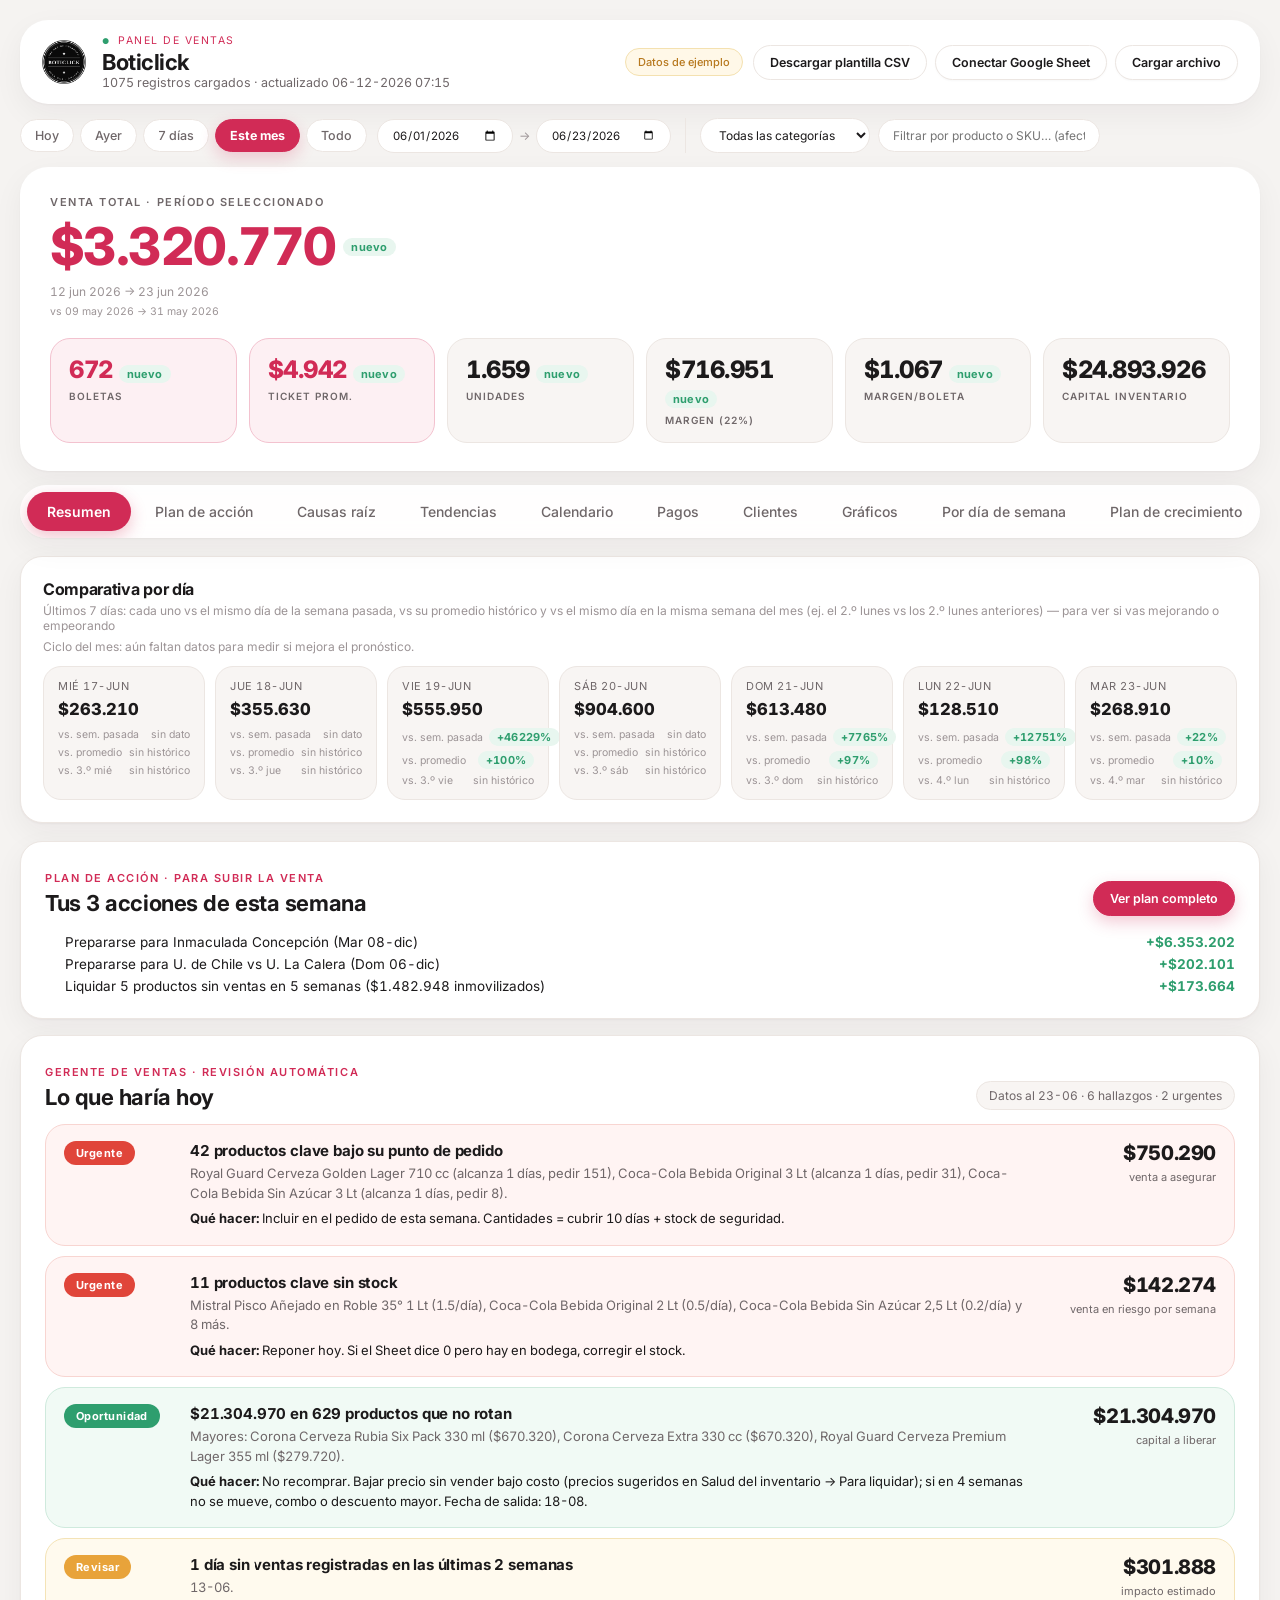
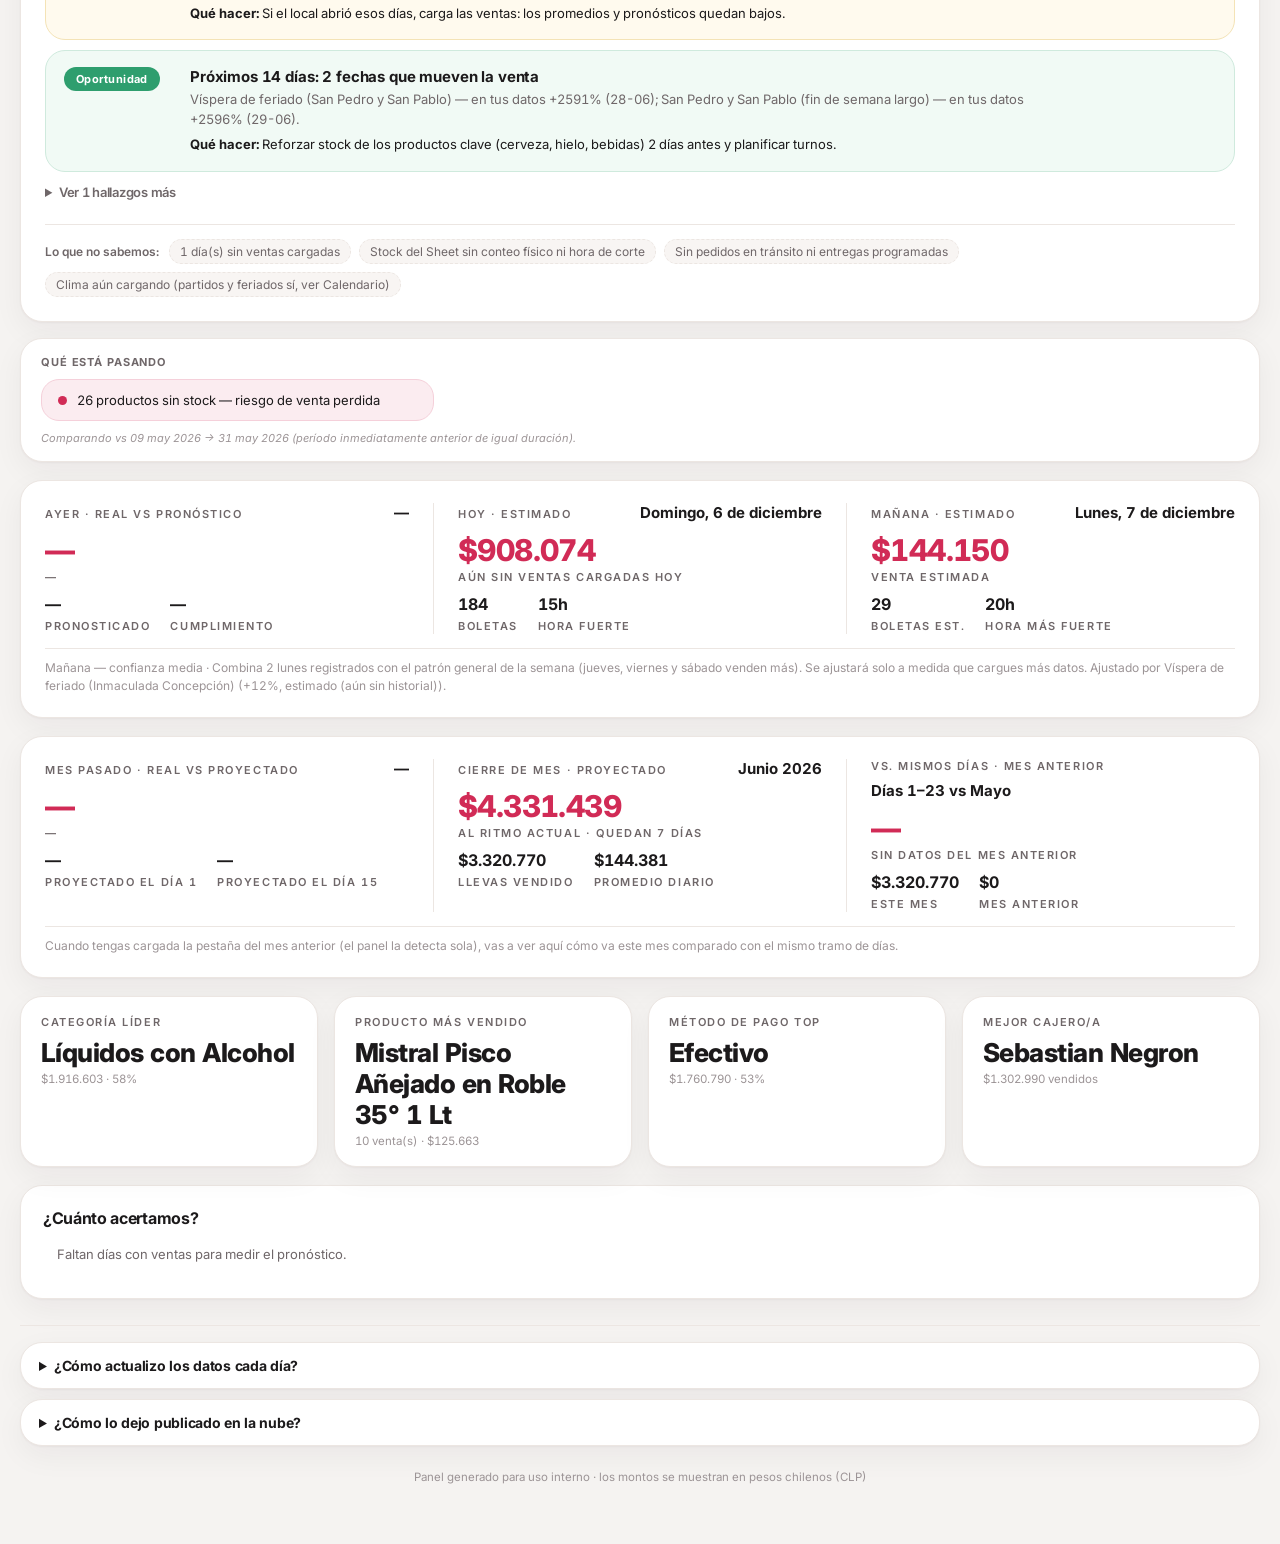
==== index.html @ 4a7e5557 "Add files via upload" ====
<!DOCTYPE html>
<html lang="es">
<head>
<meta charset="UTF-8">
<meta name="viewport" content="width=device-width, initial-scale=1.0">
<title>Panel de Ventas · Boticlick</title>
<link rel="preconnect" href="https://fonts.googleapis.com">
<link href="https://fonts.googleapis.com/css2?family=Inter:wght@400;500;600;700;800&family=Playfair+Display:wght@600;700;900&family=JetBrains+Mono:wght@500;700&family=IBM+Plex+Sans:wght@400;500;600&display=swap" rel="stylesheet">
<!-- Nota: el panel no depende de ninguna librería externa para funcionar.
     La fuente de arriba es solo cosmética: si no carga (sin internet, red restringida, etc.)
     todo sigue funcionando igual con la tipografía del sistema. -->
<style>
  :root{
    --bg:#0B0A09;
    --surface:#17130E;
    --surface-2:#211B13;
    --border:#392E1F;
    --text:#F3EEE2;
    --muted:#A79A83;
    --muted-dim:#7A6E58;
    --gold:#C9A24B;
    --gold-dim:#7A5F2E;
    --wine:#A8434F;
    --slate:#8A6FA3;
    --sage:#7DA084;
    --font-display:'Playfair Display',serif;
    --font-mono:'JetBrains Mono',monospace;
    --font-body:'IBM Plex Sans',sans-serif;
    --radius:14px;
  }
  *{box-sizing:border-box;}
  body{
    margin:0;
    background:var(--bg);
    background-image:
      radial-gradient(circle at 15% 0%, rgba(212,175,106,0.07), transparent 40%),
      radial-gradient(circle at 85% 10%, rgba(110,147,176,0.05), transparent 45%);
    color:var(--text);
    font-family:var(--font-body);
    -webkit-font-smoothing:antialiased;
  }
  .wrap{max-width:1280px;margin:0 auto;padding:28px 20px 60px;}

  /* ---------- Header ---------- */
  .topbar{display:flex;justify-content:space-between;align-items:flex-start;gap:24px;flex-wrap:wrap;margin-bottom:22px;}
  .brand{display:flex;align-items:center;gap:16px;}
  .brand img{width:64px;height:64px;flex-shrink:0;}
  .eyebrow{
    font-family:var(--font-mono);font-size:11.5px;letter-spacing:.14em;text-transform:uppercase;
    color:var(--gold);display:flex;align-items:center;gap:8px;margin-bottom:8px;
  }
  .eyebrow::before{content:"●";font-size:8px;color:var(--sage);}
  h1{font-family:var(--font-display);font-weight:700;font-size:30px;margin:0 0 4px;letter-spacing:-.01em;}
  .subtitle{color:var(--muted);font-size:13.5px;margin:0;}
  .source-controls{display:flex;flex-direction:column;align-items:flex-end;gap:8px;}
  .badge{
    font-family:var(--font-mono);font-size:11px;padding:5px 10px;border-radius:20px;border:1px solid var(--border);
    background:var(--surface);color:var(--muted);white-space:nowrap;
  }
  .badge.live{color:var(--sage);border-color:rgba(125,160,132,.35);}
  .badge.demo{color:var(--gold);border-color:rgba(212,175,106,.35);}
  .source-actions{display:flex;gap:8px;}
  button, .btn{
    font-family:var(--font-body);font-weight:600;font-size:12.5px;
    background:var(--surface-2);color:var(--text);border:1px solid var(--border);
    padding:8px 13px;border-radius:9px;cursor:pointer;transition:.15s border-color,.15s transform;
  }
  button:hover, .btn:hover{border-color:var(--gold-dim);}
  button:active{transform:translateY(1px);}
  button.primary{background:var(--gold);color:#1E1709;border-color:var(--gold);}
  button.primary:hover{filter:brightness(1.08);}
  button.ghost{background:transparent;}

  /* ---------- Panel: receipt strip divider ---------- */
  .perf{
    height:10px;margin:18px 0 22px;
    background-image:repeating-linear-gradient(90deg, var(--border) 0 6px, transparent 6px 14px);
    opacity:.55;
  }

  /* ---------- Connect panel ---------- */
  .connect-panel{
    display:none;background:var(--surface);border:1px solid var(--border);border-radius:var(--radius);
    padding:16px 18px;margin-bottom:18px;
  }
  .connect-panel.open{display:block;}
  .connect-panel h3{margin:0 0 6px;font-family:var(--font-display);font-size:15px;}
  .connect-panel p{margin:0 0 10px;color:var(--muted);font-size:13px;line-height:1.5;}
  .connect-row{display:flex;gap:8px;flex-wrap:wrap;}
  .connect-row input[type=text]{
    flex:1;min-width:240px;background:var(--bg);border:1px solid var(--border);color:var(--text);
    padding:9px 11px;border-radius:9px;font-family:var(--font-mono);font-size:12.5px;
  }
  .connect-row input[type=text]:focus{outline:none;border-color:var(--gold-dim);}
  .status-line{font-family:var(--font-mono);font-size:11.5px;margin-top:8px;}
  .status-line.ok{color:var(--sage);}
  .status-line.err{color:var(--wine);}

  /* ---------- Filters ---------- */
  .filters{display:flex;align-items:center;gap:10px;flex-wrap:wrap;margin-bottom:22px;}
  .preset-group{display:flex;gap:6px;flex-wrap:wrap;}
  .preset{
    font-family:var(--font-mono);font-size:11.5px;padding:7px 12px;border-radius:20px;
    border:1px solid var(--border);background:var(--surface);color:var(--muted);cursor:pointer;
  }
  .preset.active{background:var(--gold);color:#1E1709;border-color:var(--gold);font-weight:700;}
  .custom-range{display:flex;align-items:center;gap:6px;}
  .custom-range input[type=date]{
    background:var(--surface);border:1px solid var(--border);color:var(--text);
    padding:6px 9px;border-radius:8px;font-family:var(--font-mono);font-size:11.5px;
  }
  .filters .spacer{flex:1;}
  .global-filters{display:flex;align-items:center;gap:8px;flex-wrap:wrap;}
  .global-filters select.input-sm{min-width:170px;}
  .global-filters input.input-sm{min-width:220px;}
  .filter-divider{width:1px;align-self:stretch;background:var(--border);margin:0 4px;}
  .active-filter-note{
    font-family:var(--font-mono);font-size:11.5px;color:var(--gold);
    display:flex;align-items:center;gap:8px;margin:-10px 0 18px;
  }
  .active-filter-note .clear-link{
    color:var(--muted);cursor:pointer;text-decoration:underline;text-underline-offset:2px;
  }
  .active-filter-note .clear-link:hover{color:var(--text);}
  @media (max-width:640px){
    .global-filters select.input-sm, .global-filters input.input-sm{min-width:0;flex:1;}
  }

  /* ---------- LCD hero ---------- */
  .hero{
    background:var(--surface);border:1px solid var(--border);border-radius:var(--radius);
    padding:22px 26px;margin-bottom:18px;display:flex;justify-content:space-between;align-items:center;
    flex-wrap:wrap;gap:18px;
  }
  .lcd-label{font-family:var(--font-mono);font-size:11.5px;letter-spacing:.1em;color:var(--muted);text-transform:uppercase;margin-bottom:6px;}
  .lcd{
    font-family:var(--font-mono);font-weight:700;font-size:46px;color:var(--gold);
    text-shadow:0 0 18px rgba(201,162,75,.45);letter-spacing:.01em;
  }
  .lcd-range{font-family:var(--font-mono);font-size:12px;color:var(--muted-dim);margin-top:6px;}
  .hero-aux{display:flex;gap:28px;flex-wrap:wrap;}

  /* ---------- Forecast card ---------- */
  .forecast-card{
    background:repeating-linear-gradient(135deg, var(--surface) 0 18px, var(--surface-2) 18px 19px);
    border:1.5px dashed var(--gold-dim);border-radius:var(--radius);
    padding:18px 22px;margin-bottom:18px;
  }
  .forecast-grid{display:flex;gap:24px;}
  .forecast-col{flex:1;min-width:0;}
  .forecast-divider{width:1px;background:var(--border);align-self:stretch;}
  .forecast-head{display:flex;justify-content:space-between;align-items:baseline;flex-wrap:wrap;gap:8px;margin-bottom:10px;}
  .forecast-eyebrow{font-family:var(--font-mono);font-size:11px;letter-spacing:.12em;text-transform:uppercase;color:var(--gold);}
  .forecast-date{font-family:var(--font-display);font-weight:700;font-size:15px;}
  .forecast-figure{font-family:var(--font-mono);font-weight:700;font-size:30px;color:var(--gold);}
  .forecast-sub{font-size:11.5px;color:var(--muted);text-transform:uppercase;letter-spacing:.04em;margin-top:2px;}
  .forecast-aux{display:flex;gap:20px;margin-top:10px;}
  .forecast-aux-stat span{display:block;font-family:var(--font-mono);font-size:16px;font-weight:700;}
  .forecast-aux-stat label{font-size:10.5px;color:var(--muted);text-transform:uppercase;letter-spacing:.04em;}
  .forecast-note{margin-top:14px;font-size:12px;color:var(--muted-dim);line-height:1.5;border-top:1px solid var(--border);padding-top:10px;}
  @media (max-width:640px){
    .forecast-grid{flex-direction:column;gap:14px;}
    .forecast-divider{display:none;}
    .forecast-col + .forecast-col{border-top:1px dashed var(--border);padding-top:14px;}
  }
  .aux-stat{text-align:right;}
  .aux-stat .v{font-family:var(--font-mono);font-size:20px;font-weight:700;}
  .aux-stat .l{font-size:11px;color:var(--muted);text-transform:uppercase;letter-spacing:.06em;margin-top:2px;}

  /* ---------- Comparativas (delta % vs período anterior equivalente) ---------- */
  .delta-badge{
    display:inline-block;font-family:var(--font-mono);font-size:11px;font-weight:700;
    padding:1px 6px;border-radius:999px;letter-spacing:.02em;vertical-align:middle;
  }
  .delta-up{color:var(--sage);background:rgba(125,160,132,.14);}
  .delta-down{color:var(--wine);background:rgba(176,73,92,.14);}
  .lcd-label-row{display:flex;align-items:center;gap:8px;flex-wrap:wrap;}
  .aux-stat .v-row{display:flex;align-items:baseline;gap:6px;justify-content:flex-end;}
  .compare-note{font-family:var(--font-mono);font-size:10.5px;color:var(--muted-dim);margin-top:6px;}

  /* ---------- KPI cards ---------- */
  .kpis{display:grid;grid-template-columns:repeat(4,1fr);gap:14px;margin-bottom:18px;}
  .kpi{background:var(--surface);border:1px solid var(--border);border-radius:var(--radius);padding:16px 18px;}
  .kpi .l{font-size:11.5px;color:var(--muted);text-transform:uppercase;letter-spacing:.06em;margin-bottom:8px;}
  .kpi .v{font-family:var(--font-mono);font-size:24px;font-weight:700;}
  .kpi .s{font-size:11.5px;color:var(--muted-dim);margin-top:4px;}

  /* ---------- Charts grid ---------- */
  .grid{display:grid;grid-template-columns:repeat(3,1fr);gap:14px;}
  .card{background:var(--surface);border:1px solid var(--border);border-radius:var(--radius);padding:18px;display:flex;flex-direction:column;}
  .card h3{font-family:var(--font-display);font-size:14.5px;margin:0 0 2px;}
  .card .card-sub{font-size:11.5px;color:var(--muted-dim);margin:0 0 12px;}
  .card.span2{grid-column:span 2;}
  .card.span3{grid-column:span 3;}
  .chart-box{position:relative;flex:1;min-height:220px;}

  .multiline-legend{display:flex;align-items:center;gap:16px;flex-wrap:wrap;margin-bottom:8px;font-family:var(--font-mono);font-size:11px;color:var(--muted);}
  .multiline-legend-item{display:flex;align-items:center;gap:6px;}
  .multiline-legend-item i{display:inline-block;width:9px;height:9px;border-radius:2px;}
  .multiline-hint{color:var(--muted-dim);font-style:italic;margin-left:auto;}
  @media (max-width:640px){ .multiline-hint{margin-left:0;} }
  .chart-hover-capture{cursor:crosshair;}
  .chart-tooltip{
    position:absolute;pointer-events:none;background:var(--surface-2);border:1px solid var(--border);
    border-radius:8px;padding:8px 10px;font-family:var(--font-mono);font-size:11px;min-width:150px;
    box-shadow:0 4px 14px rgba(0,0,0,.35);z-index:5;
  }
  .chart-tooltip-date{color:var(--muted);font-size:10.5px;margin-bottom:5px;padding-bottom:5px;border-bottom:1px solid var(--border);}
  .chart-tooltip-row{display:flex;align-items:center;gap:6px;padding:2px 0;}
  .chart-tooltip-row i{display:inline-block;width:8px;height:8px;border-radius:2px;flex-shrink:0;}
  .chart-tooltip-row .ct-label{color:var(--muted);flex:1;}
  .chart-tooltip-row .ct-val{color:var(--text);font-weight:700;}
  .list-compare-note{font-style:italic;color:var(--muted-dim);}
  .hist-fallback-active{color:var(--gold);font-weight:600;}

  /* lightweight CSS bar chart (no external library) */
  .barchart{display:flex;align-items:flex-end;gap:5px;height:100%;width:100%;min-height:180px;}
  .barcol{flex:1;display:flex;flex-direction:column;align-items:center;height:100%;min-width:0;}
  .bar-track{flex:1;width:100%;display:flex;align-items:flex-end;justify-content:center;}
  .bar-fill{width:78%;border-radius:4px 4px 1px 1px;min-height:2px;transition:height .25s ease;}
  .bar-label{font-family:var(--font-mono);font-size:10px;color:var(--muted-dim);margin-top:6px;white-space:nowrap;overflow:hidden;text-overflow:ellipsis;max-width:100%;height:13px;}

  /* receipt-style list (signature element) */
  .receipt-list{list-style:none;margin:0;padding:0;font-family:var(--font-mono);font-size:12.5px;}
  .receipt-list li{
    display:flex;align-items:baseline;gap:6px;padding:7px 0;border-bottom:1px dashed var(--border);
  }
  .receipt-list li:last-child{border-bottom:none;}
  .receipt-list .name{color:var(--text);white-space:nowrap;overflow:hidden;text-overflow:ellipsis;max-width:62%;}
  .receipt-list .leader{flex:1;border-bottom:1px dotted var(--muted-dim);height:1px;margin-bottom:5px;min-width:10px;}
  .receipt-list .amt{color:var(--gold);font-weight:700;white-space:nowrap;}
  .receipt-list .qty{color:var(--muted-dim);font-size:11px;white-space:nowrap;}
  .receipt-list .bar{height:3px;background:var(--border);border-radius:3px;margin-top:5px;overflow:hidden;}
  .receipt-list .bar i{display:block;height:100%;background:var(--gold);}
  .receipt-list li{display:block;}
  .receipt-row-top{display:flex;align-items:baseline;gap:6px;}

  .empty-msg{color:var(--muted-dim);font-size:12.5px;font-family:var(--font-body);padding:20px 0;text-align:center;}

  /* ---------- Comparativa por día (mini-tiles) ---------- */
  .weekday-trend-grid{display:grid;grid-template-columns:repeat(auto-fill,minmax(150px,1fr));gap:10px;}
  .weekday-trend-tile{background:var(--surface-2);border:1px solid var(--border);border-radius:10px;padding:12px 14px;}
  .weekday-trend-tile .day{font-family:var(--font-mono);font-size:11px;color:var(--muted);text-transform:uppercase;letter-spacing:.05em;margin-bottom:6px;white-space:nowrap;overflow:hidden;text-overflow:ellipsis;}
  .weekday-trend-tile .venta{font-family:var(--font-mono);font-weight:700;font-size:16.5px;margin-bottom:9px;}
  .weekday-trend-tile .cmp-row{display:flex;justify-content:space-between;align-items:center;gap:6px;font-size:10.5px;color:var(--muted-dim);margin-top:5px;}
  .weekday-trend-tile .cmp-row .lbl{white-space:nowrap;}

  /* ---------- Todos los productos ---------- */
  .products-head{display:flex;justify-content:space-between;align-items:flex-end;flex-wrap:wrap;gap:12px;margin-bottom:14px;}
  .products-controls{display:flex;gap:8px;flex-wrap:wrap;}
  .input-sm{background:var(--surface-2);border:1px solid var(--border);color:var(--text);padding:7px 10px;border-radius:8px;font-family:var(--font-mono);font-size:12px;}
  .input-sm:focus{outline:none;border-color:var(--gold-dim);}
  select.input-sm{cursor:pointer;}
  .dias-objetivo-input{width:48px;background:var(--surface-2);border:1px solid var(--border);color:var(--text);padding:4px 6px;border-radius:6px;font-family:var(--font-mono);font-size:12px;text-align:center;}
  .dias-objetivo-input:focus{outline:none;border-color:var(--gold-dim);}
  .dias-objetivo-input.is-custom{border-color:var(--gold-dim);color:var(--gold);}
  .comprar-cell{font-weight:600;}
  .comprar-cell.comprar-needed{color:var(--gold);}
  .comprar-zero{color:var(--muted-dim);font-weight:400;}
  .table-wrap{max-height:520px;overflow-y:auto;overflow-x:auto;border:1px solid var(--border);border-radius:10px;}
  table.products-table{width:100%;min-width:1190px;border-collapse:collapse;font-family:var(--font-mono);font-size:12.5px;}
  table.products-table thead th{
    position:sticky;top:0;background:var(--surface-2);text-align:left;padding:9px 12px;
    font-family:var(--font-body);font-weight:600;font-size:10.5px;text-transform:uppercase;
    letter-spacing:.05em;color:var(--muted);border-bottom:1px solid var(--border);z-index:1;
  }
  table.products-table tbody td{padding:7px 12px;border-bottom:1px solid var(--border);color:var(--text);white-space:nowrap;}
  table.products-table tbody td:first-child{max-width:320px;white-space:normal;word-break:break-word;line-height:1.35;}
  table.stock-table tbody td:first-child{max-width:230px;font-size:11px;line-height:1.3;}
  table.products-table tbody tr:hover{background:var(--surface-2);}
  table.products-table tbody tr:last-child td{border-bottom:none;}
  .unit-bar{height:4px;width:54px;border-radius:3px;background:var(--border);overflow:hidden;display:inline-block;vertical-align:middle;margin-left:8px;}
  .unit-bar i{display:block;height:100%;background:var(--gold);}
  tr.stock-low{background:rgba(176,73,92,0.10);box-shadow:inset 3px 0 0 var(--wine);}
  tr.stock-low td:first-child{color:var(--text);}
  .low-tag{color:var(--wine);font-size:10.5px;font-family:var(--font-body);font-weight:600;white-space:nowrap;}
  /* === Rentabilidad === */
  .tramo-delta-up{color:var(--sage);}
  .tramo-delta-down{color:var(--wine);}
  .tramo-delta-neu{color:var(--muted-dim);}
  .rent-pill{display:flex;justify-content:space-between;align-items:center;padding:4px 8px;border-radius:5px;background:var(--surface-2);font-family:var(--font-mono);font-size:11px;}
  .rent-pill-name{flex:1;overflow:hidden;text-overflow:ellipsis;white-space:nowrap;margin-right:8px;font-family:var(--font-sans);font-size:11.5px;}
  .rent-pill-vals{flex-shrink:0;color:var(--muted-dim);font-size:10.5px;white-space:nowrap;}
  .rent-tab-btn-on{background:var(--gold)!important;color:#fff!important;border-color:var(--gold)!important;}
  .rent-tab-btn-off{background:transparent!important;color:var(--muted)!important;border-color:var(--border)!important;}
  .distrib-row{display:flex;align-items:center;gap:8px;font-family:var(--font-mono);font-size:11.5px;}
  .distrib-label{width:80px;text-align:right;color:var(--muted);flex-shrink:0;font-size:11px;}
  .distrib-bar{flex:1;background:var(--surface-2);border-radius:3px;height:16px;overflow:hidden;}
  .distrib-fill{height:100%;border-radius:3px;}
  .distrib-val{width:100px;text-align:right;color:var(--muted-dim);flex-shrink:0;font-size:10.5px;}width:100%;border-collapse:collapse;font-family:var(--font-mono);font-size:12.5px;}
  #cajeroTable thead th,#gapVolTable thead th,#gapMargenTable thead th{background:var(--surface-2);padding:8px 12px;text-align:right;font-size:12px;font-family:var(--font-sans);}
  #cajeroTable thead th:first-child,#gapVolTable thead th:first-child,#gapMargenTable thead th:first-child{text-align:left;}
  #cajeroTable tbody td,#gapVolTable tbody td,#gapMargenTable tbody td{padding:7px 12px;border-bottom:1px solid var(--border);text-align:right;white-space:nowrap;}
  #cajeroTable tbody td:first-child,#gapVolTable tbody td:first-child,#gapMargenTable tbody td:first-child{text-align:left;font-weight:600;max-width:220px;white-space:normal;word-break:break-word;}
  #cajeroTable tbody tr:hover,#gapVolTable tbody tr:hover,#gapMargenTable tbody tr:hover{background:var(--surface-2);}
  #cajeroTable tbody tr.cajero-top td:first-child{color:var(--gold);}
  .gap-star{color:var(--sage);font-weight:700;}
  .gap-only{color:var(--wine);}
  .mon-bar-row{display:flex;align-items:center;gap:8px;font-family:var(--font-mono);font-size:11.5px;}
  .mon-bar-label{width:52px;text-align:right;color:var(--muted);flex-shrink:0;}
  .mon-bar-track{flex:1;background:var(--surface-2);border-radius:3px;height:18px;position:relative;overflow:hidden;}
  .mon-bar-fill{height:100%;border-radius:3px;transition:width .3s;}
  .mon-bar-val{position:absolute;right:6px;top:50%;transform:translateY(-50%);font-size:11px;color:var(--text);}
  .mon-bar-extra{width:80px;text-align:right;color:var(--muted);flex-shrink:0;font-size:11px;}
  .evo-row{display:flex;align-items:center;gap:8px;font-family:var(--font-mono);font-size:11.5px;}
  .evo-label{width:72px;text-align:right;color:var(--muted);flex-shrink:0;}
  .evo-tracks{flex:1;display:flex;flex-direction:column;gap:2px;}
  .evo-track{height:10px;background:var(--surface-2);border-radius:2px;position:relative;overflow:hidden;}
  .evo-fill{height:100%;border-radius:2px;}
  tr.stock-zero{background:rgba(176,73,92,0.20);box-shadow:inset 3px 0 0 var(--wine);}
  .zero-tag{color:#fff;background:var(--wine);font-size:10px;font-family:var(--font-body);font-weight:700;white-space:nowrap;padding:1px 6px;border-radius:3px;}
  .never-sold{color:var(--muted-dim);font-style:italic;}
  .margin-negative{color:var(--wine);}
  .margin-pct{color:var(--muted-dim);font-size:10.5px;margin-left:5px;}
  .empty-cell{color:var(--muted-dim);}
  table.products-table td:nth-child(2){color:var(--muted);font-size:11.5px;}
  th.sortable-th{cursor:pointer;user-select:none;}
  th.sortable-th:hover{color:var(--text);}
  th.sortable-th .sort-arrow{margin-left:4px;color:var(--gold);opacity:0;font-size:9px;}
  th.sortable-th.sort-active .sort-arrow{opacity:1;}

  /* ---------- Footer / guide ---------- */
  .weekend-alert{border-color:rgba(176,73,92,.45);background:rgba(176,73,92,.06);}
  .weekend-alert h3{color:var(--wine);}
  .weekend-alert-list{display:flex;flex-direction:column;gap:6px;margin-top:10px;}
  .weekend-alert-row{
    display:flex;justify-content:space-between;gap:12px;font-family:var(--font-mono);font-size:12px;
    padding:7px 10px;background:var(--surface);border-radius:8px;border:1px solid var(--border);
  }
  .weekend-alert-row .wa-name{color:var(--text);font-family:var(--font-body);font-weight:500;}
  .weekend-alert-row .wa-tag{white-space:nowrap;font-weight:700;}
  .weekend-alert-row .wa-tag.antes{color:#fff;background:var(--wine);padding:1px 8px;border-radius:20px;}
  .weekend-alert-row .wa-tag.durante{color:var(--wine);}
  .weekend-more{font-size:11.5px;color:var(--muted);font-style:italic;padding-top:2px;}
  .riesgo-tag{font-family:var(--font-body);font-weight:600;font-size:10.5px;white-space:nowrap;}
  .riesgo-tag.antes{color:#fff;background:var(--wine);padding:2px 8px;border-radius:20px;}
  .riesgo-tag.durante{color:var(--wine);}
  .riesgo-tag.ok{color:var(--muted-dim);}
  .quicknav{
    position:sticky;top:0;z-index:50;display:flex;gap:6px;flex-wrap:wrap;
    background:rgba(18,17,16,0.92);backdrop-filter:blur(6px);
    border:1px solid var(--border);border-radius:12px;padding:8px;margin-bottom:18px;
  }
  .quicknav a{
    font-family:var(--font-mono);font-size:11.5px;color:var(--muted);text-decoration:none;
    padding:7px 12px;border-radius:8px;white-space:nowrap;transition:.15s background,.15s color;
  }
  .quicknav a:hover{background:var(--surface-2);color:var(--text);}
  .quicknav a.active{background:var(--gold);color:#1E1709;font-weight:700;}
  
  section[id]{scroll-margin-top:64px;}
  .guide{margin-top:26px;border-top:1px solid var(--border);padding-top:16px;}
  details{background:var(--surface);border:1px solid var(--border);border-radius:var(--radius);padding:14px 18px;margin-bottom:10px;}
  details summary{cursor:pointer;font-family:var(--font-display);font-size:14px;font-weight:700;}
  details p, details li{color:var(--muted);font-size:13px;line-height:1.6;}
  details code{background:var(--surface-2);padding:1px 6px;border-radius:5px;font-family:var(--font-mono);font-size:12px;color:var(--gold);}
  .foot-note{text-align:center;color:var(--muted-dim);font-size:11.5px;margin-top:24px;font-family:var(--font-mono);}

  @media (max-width:980px){
    .grid{grid-template-columns:repeat(2,1fr);}
    .card.span2{grid-column:span 2;}
    .card.span3{grid-column:span 2;}
    .kpis{grid-template-columns:repeat(2,1fr);}
  }
  @media (max-width:640px){
    .grid{grid-template-columns:1fr;}
    .card.span2, .card.span3{grid-column:span 1;}
    .kpis{grid-template-columns:repeat(2,1fr);}
    .hero{flex-direction:column;align-items:flex-start;}
    .lcd{font-size:34px;}
    .topbar{flex-direction:column;}
    .source-controls{align-items:flex-start;}
  }
</style>
<style>
.growth{margin:22px 0;scroll-margin-top:80px}.growth h2{font:700 25px var(--font-display);margin:0 0 8px}.growth h3{font:700 18px var(--font-display);margin:0 0 10px}.growth .g-note{color:var(--muted);font-size:12px;line-height:1.6;margin:8px 0 14px}.g-grid{display:grid;grid-template-columns:repeat(3,minmax(0,1fr));gap:12px}.g-stat{padding:15px;background:var(--surface-2);border-radius:10px;border:1px solid var(--border)}.g-stat strong{display:block;color:var(--gold);font:700 23px var(--font-mono);margin:6px 0;overflow-wrap:anywhere}.g-stat small{color:var(--muted);line-height:1.5}.growth details{border:1px solid var(--border);background:var(--surface);border-radius:14px;margin:14px 0;padding:18px}.growth summary{cursor:pointer;font:700 18px var(--font-display)}.g-controls{display:flex;flex-wrap:wrap;align-items:end;gap:12px;margin:18px 0}.g-controls label{font-size:12px;color:var(--muted);display:flex;flex-direction:column;gap:7px;min-width:130px;flex:1}.growth input,.growth select{width:100%;box-sizing:border-box;min-height:39px;background:var(--surface-2);color:var(--text);border:1px solid var(--border);border-radius:7px;padding:8px;font:13px var(--font-body)}.growth input:focus,.growth select:focus{outline:2px solid var(--gold)}.g-scroll{overflow-x:auto}.growth table{width:100%;border-collapse:collapse;min-width:670px;font-size:12px}.growth th{color:var(--muted);text-align:left;font-weight:500}.growth td,.growth th{padding:12px 10px;border-bottom:1px solid var(--border);line-height:1.45}.growth td small{display:block;color:var(--muted)}.g-combo-line{display:grid;grid-template-columns:1fr 100px 85px;gap:8px;margin:10px 0}.g-actions p{line-height:1.55;font-size:13px}.g-actions strong{color:var(--gold)}.g-empty{padding:18px;color:var(--muted);line-height:1.6}.g-meter{height:8px;background:var(--border);border-radius:8px;overflow:hidden;margin:12px 0}.g-meter i{height:100%;background:var(--gold);display:block}.g-alert{color:var(--wine)}@media(max-width:700px){.g-grid{grid-template-columns:1fr}.growth details{padding:14px}.g-combo-line{grid-template-columns:1fr 65px 65px}.growth h2{font-size:23px}.g-controls label{min-width:120px}.growth summary{font-size:16px}}
</style>
<style id="tema-claro">
  /* ===== Tema claro estilo BenchAds: blanco, redondeado, un solo acento ===== */
  :root{
    --bg:#F5F3F1; --surface:#FFFFFF; --surface-2:#F8F5F3; --border:#ECE6E2;
    --text:#1C1A1B; --muted:#6F6769; --muted-dim:#9C9496;
    --gold:#D12B56; --gold-dim:#F3C2CF; --accent-soft:#FDF0F3;
    --wine:#E0453A; --slate:#8C7AD6; --sage:#2E9E6E;
    --font-display:'Inter',system-ui,sans-serif; --font-mono:'Inter',system-ui,sans-serif;
    --font-body:'Inter',system-ui,sans-serif; --font-sans:'Inter',system-ui,sans-serif;
    --radius:22px; --shadow:0 1px 2px rgba(40,20,30,.04),0 10px 30px rgba(40,20,30,.05);
  }
  body{background:var(--bg);background-image:none;font-variant-numeric:tabular-nums;}
  .wrap{max-width:1320px;padding:20px 20px 60px;}
  h1,h2,h3,.card h3,details summary,.growth h2,.growth h3,.growth summary{font-family:var(--font-display);letter-spacing:-.02em;font-weight:700;}

  /* Barra superior */
  .topbar{background:var(--surface);border-radius:28px;box-shadow:var(--shadow);padding:14px 22px;align-items:center;margin-bottom:14px;}
  .brand img{width:44px;height:44px;border-radius:12px;}
  h1{font-size:22px;margin:0;}
  .eyebrow{font-size:10.5px;letter-spacing:.14em;color:var(--gold);margin-bottom:2px;}
  .eyebrow::before{color:var(--sage);}
  .subtitle{font-size:12.5px;}
  .source-controls{flex-direction:row;align-items:center;gap:10px;flex-wrap:wrap;}
  .badge{border-radius:999px;padding:6px 12px;background:var(--surface-2);border-color:var(--border);font-weight:500;}
  .badge.live{color:var(--sage);background:#EEF8F3;border-color:#CFEADD;}
  .badge.demo{color:#B7791F;background:#FFF8E8;border-color:#F4E1B0;}

  /* Botones y chips redondos */
  button,.btn{border-radius:999px;padding:9px 16px;background:var(--surface);border:1px solid var(--border);font-weight:600;color:var(--text);box-shadow:0 1px 2px rgba(0,0,0,.03);}
  button:hover,.btn:hover{border-color:var(--gold-dim);background:var(--accent-soft);}
  button.primary,.rent-tab-btn-on{background:var(--gold)!important;color:#fff!important;border-color:var(--gold)!important;box-shadow:0 6px 16px rgba(209,43,86,.25);}
  button.ghost{background:transparent;box-shadow:none;}
  .preset{border-radius:999px;padding:8px 14px;background:var(--surface);font-family:var(--font-body);font-weight:500;font-size:12.5px;}
  .preset.active{background:var(--gold);color:#fff;border-color:var(--gold);box-shadow:0 6px 16px rgba(209,43,86,.22);}
  .custom-range input[type=date],.input-sm,.dias-objetivo-input,.connect-row input[type=text],.growth input,.growth select{background:var(--surface);border:1px solid var(--border);border-radius:999px;padding:8px 14px;font-family:var(--font-body);color:var(--text);}
  .dias-objetivo-input{padding:4px 6px;}
  .filters{margin-bottom:14px;}
  .connect-panel{border-radius:var(--radius);box-shadow:var(--shadow);border:none;}

  /* Portada: venta total + KPIs en tarjetas */
  .hero{background:var(--surface);border:none;border-radius:28px;box-shadow:var(--shadow);padding:28px 30px;flex-direction:column;align-items:stretch;gap:20px;margin-bottom:14px;}
  .lcd-label,.kpi .l,.forecast-eyebrow,.forecast-sub,.forecast-aux-stat label,.aux-stat .l{font-family:var(--font-body);font-size:11px;letter-spacing:.14em;font-weight:600;color:var(--muted);text-transform:uppercase;}
  .lcd{font-family:var(--font-display);font-size:52px;font-weight:800;color:var(--gold);text-shadow:none;letter-spacing:-.03em;}
  .lcd-range,.compare-note{font-family:var(--font-body);}
  .hero-aux{display:grid;grid-template-columns:repeat(6,minmax(0,1fr));gap:12px;}
  .aux-stat{text-align:left;background:var(--surface-2);border:1px solid var(--border);border-radius:20px;padding:16px 18px;}
  .aux-stat:nth-child(-n+2){background:var(--accent-soft);border-color:var(--gold-dim);}
  .aux-stat .v-row{justify-content:flex-start;flex-wrap:wrap;}
  .aux-stat .v{font-family:var(--font-display);font-size:24px;font-weight:800;letter-spacing:-.02em;}
  .aux-stat:nth-child(-n+2) .v{color:var(--gold);}
  .aux-stat .l{margin-top:6px;letter-spacing:.1em;font-size:10px;}
  .delta-badge{font-family:var(--font-body);padding:2px 8px;font-size:11px;}
  .delta-up{background:#E8F6EF;} .delta-down{background:#FDECEA;}

  /* Pestañas */
  .quicknav{position:sticky;top:10px;z-index:50;flex-wrap:nowrap;overflow-x:auto;scrollbar-width:none;background:rgba(255,255,255,.92);backdrop-filter:blur(10px);border:none;border-radius:999px;box-shadow:var(--shadow);padding:7px;margin:0 0 18px;gap:4px;}
  .quicknav::-webkit-scrollbar{display:none;}
  .quicknav a{font-family:var(--font-body);font-size:14px;font-weight:500;color:var(--muted);padding:11px 20px;border-radius:999px;}
  .quicknav a:hover{background:var(--surface-2);color:var(--text);}
  .quicknav a.active{background:var(--gold);color:#fff;font-weight:600;box-shadow:0 6px 16px rgba(209,43,86,.28);}
  .tab-hidden{display:none!important;}
  section[id]{scroll-margin-top:90px;}

  /* Tarjetas */
  .card,.kpi,details,.growth details,.connect-panel{background:var(--surface);border:1px solid var(--border);border-radius:var(--radius);box-shadow:var(--shadow);}
  .card{padding:22px;}
  .card h3{font-size:16px;margin-bottom:4px;}
  .card .card-sub{font-size:12px;}
  .grid,.kpis{gap:16px;}
  .kpi{padding:18px 20px;}
  .kpi .v{font-family:var(--font-display);font-size:26px;font-weight:800;letter-spacing:-.02em;}
  .forecast-card{background:var(--surface);border:1px solid var(--border);border-radius:var(--radius);box-shadow:var(--shadow);padding:22px 24px;}
  .forecast-figure{font-family:var(--font-display);font-weight:800;letter-spacing:-.02em;color:var(--gold);}
  .forecast-date{font-family:var(--font-display);}
  .forecast-aux-stat span{font-family:var(--font-display);}
  .forecast-note{border-top-color:var(--border);}
  .perf{display:none;}
  .g-stat{background:var(--surface-2);border-radius:18px;}
  .g-stat strong{font-family:var(--font-display);font-weight:800;}
  .weekday-trend-tile{background:var(--surface-2);border-radius:18px;}
  .weekday-trend-tile .venta{font-family:var(--font-display);font-weight:800;}

  /* Listas tipo ranking: barras redondeadas y gruesas */
  .receipt-list{font-family:var(--font-body);font-size:13px;}
  .receipt-list li{border-bottom:1px solid var(--border);padding:10px 0;}
  .receipt-list .leader{border-bottom:none;}
  .receipt-list .amt{color:var(--text);}
  .receipt-list .bar{height:8px;border-radius:999px;background:var(--surface-2);margin-top:8px;}
  .receipt-list .bar i{border-radius:999px;background:linear-gradient(90deg,#F06A8C,var(--gold));}
  .unit-bar{height:6px;border-radius:999px;background:var(--surface-2);}
  .unit-bar i{border-radius:999px;}
  .bar-fill{border-radius:10px 10px 4px 4px;width:70%;}
  .bar-label{font-family:var(--font-body);}
  .distrib-bar,.mon-bar-track,.evo-track{border-radius:999px;background:var(--surface-2);}
  .distrib-fill,.mon-bar-fill,.evo-fill{border-radius:999px;}
  .g-meter{background:var(--surface-2);height:10px;} .g-meter i{border-radius:999px;}
  .multiline-legend{font-family:var(--font-body);}
  .multiline-legend-item i{border-radius:999px;}
  .chart-tooltip{background:#fff;border-radius:14px;box-shadow:0 10px 30px rgba(40,20,30,.12);font-family:var(--font-body);}
  .chart-tooltip-row i{border-radius:999px;}

  /* Tablas */
  .table-wrap{border-radius:18px;border-color:var(--border);}
  table.products-table{font-family:var(--font-body);font-size:13px;}
  table.products-table thead th{background:var(--surface-2);font-size:10.5px;letter-spacing:.08em;}
  table.products-table tbody tr:hover{background:#FCF8F7;}
  tr.stock-low{background:#FFF6F5;box-shadow:inset 3px 0 0 var(--wine);}
  tr.stock-zero{background:#FDEDEC;box-shadow:inset 3px 0 0 var(--wine);}
  .zero-tag{border-radius:999px;padding:2px 8px;}
  .rent-pill{border-radius:999px;padding:6px 12px;font-family:var(--font-body);}
  .weekend-alert{background:#FFF7F6;border-color:#F6D3CF;}
  .weekend-alert-row{border-radius:999px;padding:9px 14px;font-family:var(--font-body);}
  details code{color:var(--gold);}
  .foot-note{font-family:var(--font-body);}

  .diag-grid{display:grid;grid-template-columns:repeat(auto-fill,minmax(300px,1fr));gap:10px;}
  .diag-chip{display:flex;align-items:flex-start;gap:10px;padding:11px 16px;border:1px solid var(--border);border-radius:18px;font-size:13px;line-height:1.45;color:var(--text);}
  .diag-chip i{flex-shrink:0;width:9px;height:9px;border-radius:50%;margin-top:5px;}
  .low-tag::before,.riesgo-tag.durante::before{content:"";display:inline-block;width:7px;height:7px;border-radius:50%;background:var(--wine);margin-right:5px;vertical-align:middle;}
  .grid>*{min-width:0;} .source-actions{flex-wrap:wrap;} .badge{white-space:normal;}
  @media (max-width:640px){.matrix-grid{grid-template-columns:minmax(0,1fr)!important;}.grid{grid-template-columns:minmax(0,1fr);} .card{padding:18px;}}
  /* ===== Gerente experto ===== */
  .advisor{margin-bottom:16px;padding:24px!important;}
  .adv-head{display:flex;justify-content:space-between;align-items:flex-end;gap:12px;flex-wrap:wrap;margin-bottom:14px;}
  .adv-eyebrow{font-size:11px;letter-spacing:.14em;text-transform:uppercase;font-weight:600;color:var(--gold);}
  .advisor h3{font-size:22px!important;margin:4px 0 0!important;}
  .adv-meta{font-size:12px;color:var(--muted);background:var(--surface-2);border:1px solid var(--border);border-radius:999px;padding:6px 12px;}
  .adv-list{display:flex;flex-direction:column;gap:10px;}
  .adv-item{display:grid;grid-template-columns:110px 1fr 170px;gap:16px;align-items:start;padding:16px 18px;border-radius:20px;border:1px solid var(--border);background:var(--surface-2);}
  .adv-pill{justify-self:start;font-size:11px;font-weight:700;letter-spacing:.04em;padding:5px 12px;border-radius:999px;}
  .adv-urgente{background:#FFF4F3;border-color:#F8D5D1;} .adv-urgente .adv-pill{background:var(--wine);color:#fff;}
  .adv-oportunidad{background:#F1FAF5;border-color:#CFEADD;} .adv-oportunidad .adv-pill{background:var(--sage);color:#fff;}
  .adv-revisar{background:#FFFAEE;border-color:#F4E3B6;} .adv-revisar .adv-pill{background:#E8A33A;color:#fff;}
  .adv-title{font-weight:700;font-size:15px;letter-spacing:-.01em;margin-bottom:4px;}
  .adv-detail{font-size:13px;color:var(--muted);line-height:1.5;}
  .adv-action{font-size:13px;line-height:1.5;margin-top:6px;}
  .adv-impact{text-align:right;}
  .adv-impact strong{display:block;font-size:20px;font-weight:800;letter-spacing:-.02em;}
  .adv-impact span{font-size:11px;color:var(--muted);}
  .adv-empty{padding:18px;color:var(--muted);text-align:center;}
  .advisor details{margin:12px 0 0;box-shadow:none;background:transparent;border:none;padding:0;}
  .advisor details summary{font-size:13px;color:var(--muted);font-weight:600;margin-bottom:10px;}
  .adv-unknown{display:flex;flex-wrap:wrap;gap:8px;align-items:center;margin-top:14px;padding-top:14px;border-top:1px solid var(--border);font-size:12px;color:var(--muted);}
  .adv-unknown b{font-weight:600;margin-right:2px;}
  .adv-unknown span{background:var(--surface-2);border:1px dashed var(--border);border-radius:999px;padding:4px 10px;}
  /* Salud del inventario */
  .salud-head h2{font-size:24px;margin:0 0 4px;} .salud-head p{margin:0 0 16px;color:var(--muted);font-size:13px;}
  .sk-grid{display:grid;grid-template-columns:repeat(6,minmax(0,1fr));gap:12px;margin-bottom:16px;}
  .sk{background:var(--surface);border:1px solid var(--border);border-radius:20px;padding:16px;box-shadow:var(--shadow);}
  .sk-l{font-size:10.5px;letter-spacing:.1em;text-transform:uppercase;font-weight:600;color:var(--muted);min-height:28px;}
  .sk-v{font-size:28px;font-weight:800;letter-spacing:-.02em;margin:6px 0;}
  .sk-t{display:inline-flex;align-items:center;gap:6px;font-size:11.5px;font-weight:600;border-radius:999px;padding:3px 10px;background:var(--surface-2);}
  .sk-t i{width:8px;height:8px;border-radius:50%;background:var(--muted-dim);}
  .sk-h{font-size:11px;color:var(--muted-dim);margin-top:8px;line-height:1.4;}
  .sk-ok .sk-t{background:#E8F6EF;color:var(--sage);} .sk-ok .sk-t i{background:var(--sage);}
  .sk-warn .sk-t{background:#FFF6E5;color:#B7791F;} .sk-warn .sk-t i{background:#E8A33A;}
  .sk-bad .sk-t{background:#FDECEA;color:var(--wine);} .sk-bad .sk-t i{background:var(--wine);} .sk-bad .sk-v{color:var(--wine);}
  .mx{display:grid;grid-template-columns:120px repeat(3,minmax(0,1fr));gap:10px;}
  .mx-h{font-size:11px;font-weight:600;letter-spacing:.08em;text-transform:uppercase;color:var(--muted);text-align:center;}
  .mx-r{font-size:12px;font-weight:700;align-self:center;}
  .mx-c{border-radius:18px;padding:12px 14px;border:1px solid var(--border);background:color-mix(in srgb, var(--gold) calc(var(--w)*18%), #fff);}
  .mx-top{display:flex;justify-content:space-between;align-items:baseline;gap:6px;flex-wrap:wrap;}
  .mx-top b{font-size:16px;} .mx-top span{font-size:11px;color:var(--muted);}
  .mx-c p{font-size:12px;margin:6px 0;line-height:1.4;} .mx-c small{font-size:11px;color:var(--muted);line-height:1.4;display:block;}
  .salud-table{width:100%;border-collapse:collapse;font-size:13px;}
  .salud-table th{text-align:left;font-size:10.5px;letter-spacing:.08em;text-transform:uppercase;color:var(--muted);font-weight:600;padding:8px 10px;border-bottom:1px solid var(--border);background:var(--surface-2);}
  .salud-table td{padding:9px 10px;border-bottom:1px solid var(--border);}
  .salud-table .r{text-align:right;}
  .salud-table tr.sr-low td{background:#FFF7F6;}
  .seg{display:inline-block;font-size:11px;font-weight:700;border-radius:999px;padding:2px 9px;background:var(--surface-2);}
  .seg-A{background:var(--accent-soft);color:var(--gold);}
  .salud-scroll{overflow:auto;max-height:520px;border:1px solid var(--border);border-radius:16px;}
  @media (max-width:980px){.sk-grid{grid-template-columns:repeat(3,minmax(0,1fr));}}
  @media (max-width:640px){.sk-grid{grid-template-columns:repeat(2,minmax(0,1fr));}.adv-item{grid-template-columns:1fr;gap:8px;}.adv-impact{text-align:left;}
    .mx{grid-template-columns:1fr;}.mx-h,.mx>div:first-child{display:none;}.mx-r{margin-top:6px;}}
  /* Reposición: selección y exclusión */
  .rep-export{display:flex;align-items:center;gap:8px;flex-wrap:wrap;}
  .rep-selinfo{font-size:12px;color:var(--muted);}
  .rep-cb{width:16px;height:16px;accent-color:var(--gold);cursor:pointer;vertical-align:middle;}
  #reposicionBody tr.rep-sel td{background:var(--accent-soft);}
  .rep-excl{position:relative;margin:0;padding:0;border:none;box-shadow:none;background:transparent;}
  .rep-excl summary{list-style:none;font-family:var(--font-body)!important;font-size:12.5px!important;font-weight:500!important;color:var(--text);background:var(--surface);border:1px solid var(--border);border-radius:999px;padding:7px 14px;cursor:pointer;user-select:none;}
  .rep-excl summary::-webkit-details-marker{display:none;}
  .rep-excl summary::after{content:" ▾";color:var(--muted);}
  .rep-excl.on summary{border-color:var(--gold-dim);background:var(--accent-soft);color:var(--gold);font-weight:600!important;}
  .rep-excl-menu{position:absolute;z-index:20;top:calc(100% + 6px);left:0;min-width:240px;max-height:300px;overflow:auto;background:#fff;border:1px solid var(--border);border-radius:16px;box-shadow:0 12px 30px rgba(40,20,30,.12);padding:8px;}
  .rep-excl-menu label{display:flex;align-items:center;gap:8px;padding:7px 10px;border-radius:10px;font-size:13px;cursor:pointer;color:var(--text);}
  .rep-excl-menu label:hover{background:var(--surface-2);}
  .rep-excl-menu input{accent-color:var(--gold);width:15px;height:15px;}
  .rep-excl-actions{display:flex;justify-content:flex-end;padding:2px 8px 6px;border-bottom:1px solid var(--border);margin-bottom:4px;}
  .rep-excl-actions a{font-size:12px;color:var(--gold);cursor:pointer;font-weight:600;}
  .rep-chips{display:flex;flex-wrap:wrap;gap:6px;align-items:center;margin:-4px 0 12px;}
  .rep-chips:empty{display:none;}
  .rep-chips-l{font-size:12px;color:var(--muted);}
  .rep-chip{display:inline-flex;align-items:center;gap:6px;font-size:12px;background:var(--accent-soft);color:var(--gold);border:1px solid var(--gold-dim);border-radius:999px;padding:3px 6px 3px 11px;}
  .rep-chip a{cursor:pointer;display:inline-grid;place-items:center;width:18px;height:18px;border-radius:50%;font-size:10px;background:#fff;}
  .kill-controls{display:flex;flex-wrap:wrap;align-items:center;gap:10px 16px;margin:4px 0 12px;font-size:13px;color:var(--muted);}
  .kill-controls label{display:flex;align-items:center;gap:6px;cursor:pointer;}
  .kill-controls input[type=checkbox]{accent-color:var(--gold);width:15px;height:15px;}
  .kill-controls input[type=number]{width:52px;padding:4px 8px;border:1px solid var(--border);border-radius:999px;font:inherit;color:var(--text);text-align:center;}
  .kill-pills{display:flex;gap:6px;}
  .kill-pills button{padding:6px 12px;font-size:12.5px;}
  .kill-pills button.on{background:var(--gold);color:#fff;border-color:var(--gold);box-shadow:0 6px 16px rgba(209,43,86,.22);}
  .kill-summary{display:grid;grid-template-columns:repeat(4,minmax(0,1fr));gap:10px;margin-bottom:12px;}
  .kill-summary>div{background:var(--surface-2);border:1px solid var(--border);border-radius:16px;padding:12px 14px;}
  .kill-summary span{display:block;font-size:10.5px;letter-spacing:.08em;text-transform:uppercase;color:var(--muted);font-weight:600;}
  .kill-summary b{display:block;font-size:20px;font-weight:800;letter-spacing:-.02em;margin-top:4px;}
  .kill-summary small{font-size:11px;color:var(--muted-dim);}
  .kill-summary .neg,.kill-table td.neg{color:var(--wine);} .kill-summary .pos{color:var(--sage);}
  .kill-table td small.kd{display:block;font-size:10.5px;color:var(--muted);font-weight:500;}
  .kill-table td,.kill-table th{white-space:nowrap;} .kill-table td:first-child{white-space:normal;min-width:200px;}
  @media (max-width:640px){.kill-summary{grid-template-columns:repeat(2,minmax(0,1fr));}}
  .cmp-chip{display:inline-block;margin-top:3px;font-family:var(--font-body);font-size:10.5px;font-weight:600;padding:1px 7px;border-radius:999px;white-space:nowrap;}
  .cmp-good{color:var(--sage);background:#E8F6EF;} .cmp-bad{color:var(--wine);background:#FDECEA;}
  .cmp-eq,.cmp-na{color:var(--muted);background:var(--surface-2);}
  .cmp-note{font-size:12px;color:var(--muted);margin:0 0 10px;}
  .distrib-row{flex-wrap:nowrap;}
  .distrib-prev{position:absolute;top:-2px;bottom:-2px;width:3px;border-radius:2px;background:var(--text);opacity:.35;transform:translateX(-1px);}
  .distrib-cmp{flex-shrink:0;font-size:11px;color:var(--muted);white-space:nowrap;min-width:150px;}
  #canastaDistrib{max-width:820px!important;}
  .when-card .chart-box{min-width:0;}
  .when-card .barchart{min-height:0;height:100%;}
  .when-card .bar-label{font-size:9.5px;overflow:visible;text-overflow:clip;}
  .when-insight{font-size:13px;line-height:1.55;background:var(--surface-2);border:1px solid var(--border);border-radius:16px;padding:12px 14px;margin-bottom:12px;}
  .when-insight:empty{display:none;}
  .when-tip{display:block;margin-top:6px;color:var(--gold);font-weight:600;}
  .when-label{font-size:10.5px;letter-spacing:.08em;text-transform:uppercase;color:var(--muted);font-weight:600;margin:4px 0 4px;}
  #hoverTip{position:fixed;z-index:1000;display:none;pointer-events:none;background:#fff;border:1px solid var(--border);border-radius:14px;box-shadow:0 12px 32px rgba(40,20,30,.16);padding:10px 13px;font-family:var(--font-body);font-size:12px;min-width:150px;max-width:260px;}
  #hoverTip .ht-t{font-size:11px;font-weight:600;color:var(--muted);margin-bottom:3px;}
  #hoverTip .ht-v{font-size:17px;font-weight:800;letter-spacing:-.02em;color:var(--text);}
  #hoverTip .ht-v small{font-size:11px;font-weight:500;color:var(--muted);}
  #hoverTip .ht-s{color:var(--muted);margin-top:2px;}
  #hoverTip .ht-up{color:var(--sage);font-weight:600;} #hoverTip .ht-down{color:var(--wine);font-weight:600;} #hoverTip .ht-peak{color:var(--gold);font-weight:700;}
  .barcol{cursor:pointer;}
  .barcol .bar-fill{transition:opacity .12s;}
  .barchart:hover .barcol .bar-fill{opacity:.55;}
  .barchart:hover .barcol.is-hover .bar-fill{opacity:1;}
  .line-hover{cursor:crosshair;}
  /* Pestaña Por día de semana */
  .dow-pills{display:flex;flex-wrap:wrap;gap:6px;margin:4px 0 16px;}
  .dow-pills button{padding:9px 18px;font-size:13px;}
  .dow-pills button.on{background:var(--gold);color:#fff;border-color:var(--gold);box-shadow:0 6px 16px rgba(209,43,86,.25);}
  .dow-top{display:grid;grid-template-columns:minmax(0,1.3fr) minmax(0,1fr);gap:16px;margin-bottom:16px;align-items:stretch;}
  .dow-kpis{display:grid;grid-template-columns:repeat(2,minmax(0,1fr));gap:10px;}
  .dow-kpi{background:var(--surface-2);border:1px solid var(--border);border-radius:18px;padding:14px 16px;}
  .dow-kpi > span{display:block;font-size:10.5px;letter-spacing:.08em;text-transform:uppercase;color:var(--muted);font-weight:600;}
  .dow-kpi b{display:block;font-size:22px;font-weight:800;letter-spacing:-.02em;margin:6px 0 2px;}
  .dow-kpi small{font-size:11px;color:var(--muted-dim);}
  .dow-chart-wrap{background:var(--surface-2);border:1px solid var(--border);border-radius:18px;padding:12px 14px;}
  #dowChart .barchart{min-height:0;height:100%;}
  .dow-tools{display:flex;gap:12px;align-items:center;flex-wrap:wrap;margin-bottom:10px;}
  .dow-tools input{flex:1;min-width:220px;}
  .dow-legend{font-size:12px;color:var(--muted);}
  .dow-table th.r,.dow-table td.r{text-align:right;}
  .dow-rank{color:var(--muted);font-weight:700;}
  table.products-table.dow-table tbody td:first-child{white-space:nowrap;max-width:none;width:40px;}
  table.products-table.dow-table tbody td:nth-child(2){white-space:normal;min-width:240px;}
  .dow-idx{display:inline-block;font-weight:700;font-size:12px;padding:2px 9px;border-radius:999px;}
  .dow-hi{background:#E8F6EF;color:var(--sage);} .dow-lo{background:#FDECEA;color:var(--wine);} .dow-eq{background:var(--surface-2);color:var(--muted);}
  .dow-low{color:var(--wine);font-weight:700;}
  .dow-kpi b .cmp-chip{font-size:11px;vertical-align:middle;margin-left:4px;}
  .dow-prev{display:block;font-size:10.5px;color:var(--muted-dim);white-space:nowrap;margin-top:2px;}
  .dow-up{color:var(--sage);} .dow-down{color:var(--wine);}
  @media (max-width:980px){.dow-top{grid-template-columns:1fr;}}
  @media (max-width:640px){.dow-kpis{grid-template-columns:repeat(2,minmax(0,1fr));}}
  @media (max-width:980px){.hero-aux{grid-template-columns:repeat(3,minmax(0,1fr));}}
  @media (max-width:640px){
    .hero-aux{grid-template-columns:repeat(2,minmax(0,1fr));}
    .hero{padding:20px;} .lcd{font-size:38px;}
    .topbar{border-radius:22px;}
    .quicknav a{font-size:13px;padding:9px 14px;}
  }
</style>



<style id="causas-calendario">
  /* ===== Causas raíz + Calendario ===== */
  .rc{margin:4px 0 22px;}
  .rc h2{font:700 25px var(--font-display);margin:0 0 4px;letter-spacing:-.02em;}
  .rc-top{display:flex;justify-content:space-between;align-items:flex-end;gap:16px;flex-wrap:wrap;margin-bottom:14px;}
  .rc-period,.cal-status{color:var(--muted);font-size:12.5px;margin:2px 0 0;line-height:1.5;}
  .cal-status.ok{color:var(--sage);}
  .rc-win{display:flex;gap:6px;flex-wrap:wrap;}
  .rc-win button.on{background:var(--gold);color:#fff;border-color:var(--gold);box-shadow:0 6px 16px rgba(209,43,86,.22);}
  .rc .neg{color:var(--wine);} .rc .pos{color:var(--sage);}
  .rc-cards{display:grid;grid-template-columns:repeat(3,minmax(0,1fr));gap:12px;margin-bottom:12px;}
  .rc-card{display:flex;flex-direction:column;align-items:flex-start;gap:2px;text-align:left;padding:16px 18px;border-radius:var(--radius);background:var(--surface);border:1px solid var(--border);box-shadow:var(--shadow);cursor:pointer;font-weight:400;}
  .rc-card.on{border-color:var(--gold);box-shadow:0 0 0 2px var(--gold-dim),var(--shadow);background:var(--surface);}
  .rc-card:hover{background:var(--surface);}
  .rc-card-l{font-size:11px;letter-spacing:.1em;text-transform:uppercase;font-weight:600;color:var(--muted);}
  .rc-card-v{font:800 30px var(--font-display);letter-spacing:-.02em;line-height:1.15;}
  .rc-card-d{font-size:14px;font-weight:600;}
  .rc-card-s{font-size:11.5px;color:var(--muted-dim);margin-top:2px;}
  .rc-head{background:var(--surface);border-radius:var(--radius);box-shadow:var(--shadow);border:1px solid var(--border);border-left:5px solid var(--sage);padding:16px 20px;margin-bottom:14px;}
  .rc-head.neg{border-left-color:var(--wine);}
  .rc-head-k{font-size:11px;letter-spacing:.12em;text-transform:uppercase;font-weight:700;color:var(--muted);margin-bottom:4px;}
  .rc-head p{margin:0;font-size:15px;line-height:1.6;color:var(--text);}
  .rc-grid{display:grid;grid-template-columns:repeat(3,minmax(0,1fr));gap:14px;margin-bottom:14px;}
  .rc-span2{grid-column:span 2;}
  .rc-block{margin-bottom:14px;}
  .rc-empty{padding:14px;color:var(--muted);font-size:13px;}
  .rc-foot{font-size:11.5px;color:var(--muted-dim);margin:10px 0 0;line-height:1.5;}
  .rc-sub-h{font-size:11px;font-weight:700;letter-spacing:.08em;text-transform:uppercase;color:var(--muted);margin:10px 0 4px;}
  /* puente */
  .rc-br-row{display:grid;grid-template-columns:minmax(150px,34%) 1fr 96px;gap:10px;align-items:center;padding:7px 0;border-bottom:1px dashed var(--border);}
  .rc-br-row:last-of-type{border-bottom:none;}
  .rc-br-l{font-size:13px;font-weight:600;line-height:1.3;}
  .rc-br-l small{display:block;font-weight:400;color:var(--muted);font-size:11.5px;margin-top:2px;}
  .rc-br-track{position:relative;height:22px;background:var(--surface-2);border-radius:6px;}
  .rc-br-track i{position:absolute;top:3px;bottom:3px;border-radius:4px;}
  .rc-br-track i.pos{background:var(--sage);} .rc-br-track i.neg{background:var(--wine);}
  .rc-br-track i.tick{width:4px;margin-left:-2px;top:0;bottom:0;background:var(--text);border-radius:2px;}
  .rc-br-row.total .rc-br-l{color:var(--muted);text-transform:uppercase;font-size:11px;letter-spacing:.08em;}
  .rc-br-v{text-align:right;font-weight:700;font-size:13px;font-variant-numeric:tabular-nums;}
  /* barras divergentes */
  .rc-div-row{display:grid;grid-template-columns:minmax(70px,38%) 1fr 84px;gap:8px;align-items:center;padding:3px 0;font-size:12.5px;}
  .rc-div-l{overflow:hidden;text-overflow:ellipsis;white-space:nowrap;}
  .rc-div-track{position:relative;height:14px;}
  .rc-div-track::before{content:"";position:absolute;left:50%;top:-2px;bottom:-2px;width:1px;background:var(--border);}
  .rc-div-track i{position:absolute;top:2px;bottom:2px;border-radius:3px;}
  .rc-div-track i.pos{background:var(--sage);} .rc-div-track i.neg{background:var(--wine);}
  .rc-div-v{text-align:right;font-weight:600;font-variant-numeric:tabular-nums;}
  /* tiles */
  .rc-stats{display:grid;grid-template-columns:1fr 1fr;gap:10px;}
  .rc-stat{background:var(--surface-2);border-radius:14px;padding:12px;}
  .rc-stat-l{font-size:11px;color:var(--muted);text-transform:uppercase;letter-spacing:.08em;font-weight:600;}
  .rc-stat-v{font:700 18px var(--font-display);margin:4px 0 2px;}
  .rc-stat-v span{font-size:12.5px;font-weight:600;}
  .rc-stat-s{font-size:11.5px;color:var(--muted);}
  /* tablas */
  .products-table.rc-table{min-width:0;}
  @media (max-width:640px){.products-table.rc-table{min-width:560px;}}
  .rc-table td small{display:block;color:var(--muted);font-size:11px;margin-top:2px;}
  .rc-table td.r,.rc-table th.r{text-align:right;}
  .rc-table tr.rc-sep td{background:var(--surface-2);font-size:11px;text-transform:uppercase;letter-spacing:.08em;font-weight:700;color:var(--muted);}
  .rc-ev{margin-top:3px;display:flex;flex-wrap:wrap;gap:3px;}
  .rc-tag{display:inline-block;font-size:11px;font-weight:600;padding:2px 8px;border-radius:999px;margin-left:4px;background:var(--surface-2);}
  .rc-tag.rc-bad{background:#FDECEA;color:#B4332A;} .rc-tag.rc-warn{background:#FFF6E3;color:#9A6512;} .rc-tag.rc-good{background:#EAF7F0;color:#1F7A52;}
  .rc-help{background:var(--surface);border-radius:var(--radius);border:1px solid var(--border);padding:12px 18px;margin-top:4px;}
  .rc-help summary{cursor:pointer;font-weight:600;font-size:13.5px;}
  .rc-help p{font-size:12.5px;color:var(--muted);line-height:1.6;}
  /* calendario */
  .cal-chip{display:inline-flex;align-items:center;gap:5px;font-size:11px;font-weight:500;padding:2px 8px 2px 6px;border-radius:999px;background:color-mix(in srgb,var(--c) 12%,#fff);color:color-mix(in srgb,var(--c) 75%,#000);white-space:nowrap;max-width:100%;overflow:hidden;text-overflow:ellipsis;}
  .cal-chip::before{content:"";width:6px;height:6px;border-radius:50%;background:var(--c);flex-shrink:0;}
  .cal-chip.more{--c:#9C9496;}
  .cal-chip.pay{--c:#B7791F;}
  .cal-legend{display:flex;flex-wrap:wrap;gap:6px 16px;font-size:12px;color:var(--muted);margin:0 0 12px;}
  .cal-legend i,.cal-dot{display:inline-block;width:9px;height:9px;border-radius:50%;margin-right:6px;vertical-align:middle;}
  .cal-block{margin-bottom:14px;}
  .cal-up{display:flex;flex-direction:column;}
  .cal-up-item{display:grid;grid-template-columns:120px 1fr;gap:14px;padding:12px 0;border-bottom:1px solid var(--border);}
  .cal-up-item:last-child{border-bottom:none;}
  .cal-up-d b{display:block;font-size:14px;} .cal-up-d small{color:var(--muted);font-size:12px;}
  .cal-up-b>div:first-child{display:flex;flex-wrap:wrap;gap:4px;}
  .cal-eff{font-size:13px;margin-top:6px;color:var(--text);} .cal-eff small{color:var(--muted);}
  .cal-eff.pos b{color:var(--sage);} .cal-eff.neg b{color:var(--wine);}
  .cal-prep{font-size:12.5px;color:var(--muted);margin-top:3px;line-height:1.5;}
  .cal-prep b{color:var(--text);font-weight:600;}
  .cal-risk{color:var(--wine);font-weight:600;}
  .cal-tt-wrap{border-top:1px solid var(--border);margin-top:6px;padding-top:5px;}
  .cal-tt{display:flex;gap:6px;align-items:flex-start;font-size:11px;line-height:1.35;margin-top:2px;white-space:normal;}
  .cal-tt i{width:7px;height:7px;border-radius:50%;flex-shrink:0;margin-top:4px;}
  .chart-tooltip{min-width:170px;max-width:240px;}
  @media (max-width:980px){.rc-grid{grid-template-columns:repeat(2,minmax(0,1fr));}}
  @media (max-width:640px){
    .rc-cards,.rc-grid{grid-template-columns:minmax(0,1fr);}
    .rc-span2{grid-column:span 1;}
    .rc-card-v{font-size:24px;}
    .rc-br-row{grid-template-columns:1fr 80px;}
    .rc-br-row .rc-br-track{grid-column:1 / -1;grid-row:2;}
    .cal-up-item{grid-template-columns:1fr;gap:6px;}
    .rc-win button{flex:1 1 auto;}
  }
</style>
<style id="plan-accion">
  .pl-goal{display:grid;grid-template-columns:minmax(0,1.3fr) minmax(0,1fr);gap:14px;margin-bottom:14px;}
  .pl-goal-main,.pl-goal-side{background:var(--surface);border:1px solid var(--border);border-radius:var(--radius);box-shadow:var(--shadow);padding:18px 20px;}
  .pl-goal-row{margin:6px 0 10px;} .pl-goal-row label{font:800 26px var(--font-display);display:flex;align-items:center;gap:6px;}
  .pl-goal-row input{font:800 26px var(--font-display);width:210px;border:1px solid var(--border);border-radius:12px;padding:4px 10px;background:var(--surface-2);color:var(--text);}
  .pl-meter{position:relative;height:14px;border-radius:999px;background:var(--surface-2);overflow:hidden;}
  .pl-meter i{position:absolute;left:0;top:0;bottom:0;border-radius:999px;}
  .pl-meter i.proj{background:var(--gold-dim);} .pl-meter i.so{background:var(--gold);z-index:1;}
  .pl-goal-facts{display:grid;grid-template-columns:repeat(2,minmax(0,1fr));gap:10px 16px;margin-top:14px;}
  .pl-goal-facts b{display:block;font:700 17px var(--font-display);} .pl-goal-facts span{font-size:12px;color:var(--muted);}
  .pl-goal-facts .neg b{color:var(--wine);} .pl-goal-facts .pos b{color:var(--sage);}
  .pl-bars{display:flex;gap:8px;align-items:flex-end;height:150px;margin:10px 0 4px;}
  .pl-bar{flex:1;display:flex;flex-direction:column;align-items:center;height:100%;min-width:0;}
  .pl-bar-col{flex:1;width:100%;max-width:46px;position:relative;}
  .pl-bar-col i{position:absolute;bottom:0;left:0;right:0;border-radius:8px 8px 3px 3px;background:var(--slate);opacity:.8;}
  .pl-bar-col i.proj{background:var(--gold-dim);opacity:1;} .pl-bar-col i.so{background:var(--gold);opacity:1;}
  .pl-bar span{font-size:11.5px;font-weight:600;margin-top:4px;} .pl-bar small{font-size:10.5px;color:var(--muted);}
  .pl-list{display:flex;flex-direction:column;gap:12px;margin-bottom:14px;}
  .pl-card{display:grid;grid-template-columns:34px minmax(0,1fr) 170px;gap:14px;background:var(--surface);border:1px solid var(--border);border-radius:var(--radius);box-shadow:var(--shadow);padding:18px 20px;}
  .pl-card.done{opacity:.92;box-shadow:none;}
  .pl-n{width:30px;height:30px;border-radius:50%;background:var(--accent-soft,#FDF0F3);color:var(--gold);font-weight:800;display:flex;align-items:center;justify-content:center;}
  .pl-kind{font-size:11px;letter-spacing:.1em;text-transform:uppercase;font-weight:700;color:var(--muted);}
  .pl-main h4{margin:3px 0 6px;font:700 16.5px var(--font-display);letter-spacing:-.01em;}
  .pl-why{margin:0 0 6px;font-size:13px;color:var(--muted);line-height:1.55;}
  .pl-steps{margin:0 0 8px;padding-left:18px;font-size:13px;line-height:1.6;}
  .pl-tags{display:flex;flex-wrap:wrap;gap:5px;margin-bottom:8px;}
  .pl-ch{font-size:11px;font-weight:600;padding:3px 9px;border-radius:999px;background:var(--surface-2);border:1px solid var(--border);color:var(--text);}
  .pl-actions{display:flex;flex-wrap:wrap;gap:6px;margin-top:6px;}
  .pl-actions button{padding:7px 13px;font-size:12.5px;}
  .pl-copy textarea,.pl-wsp textarea{width:100%;box-sizing:border-box;margin-top:8px;border:1px solid var(--border);border-radius:14px;padding:10px 12px;font:13px/1.5 var(--font-body);background:var(--surface-2);color:var(--text);resize:vertical;}
  .pl-imp{text-align:right;display:flex;flex-direction:column;align-items:flex-end;gap:4px;}
  .pl-imp b{font:800 22px var(--font-display);color:var(--sage);letter-spacing:-.02em;}
  .pl-imp span{font-size:11.5px;color:var(--muted);}
  .pl-res{font-size:12.5px;font-weight:600;padding:8px 12px;border-radius:12px;background:var(--surface-2);margin:4px 0;}
  .pl-res.pos{background:#EAF7F0;color:#1F7A52;} .pl-res.neg{background:#FDECEA;color:#B4332A;}
  .pl-wsp,.pl-donebox{margin-bottom:14px;}
  .pl-more{margin-bottom:14px;} .pl-more .pl-list{margin-top:12px;}
  .pl-teaser{margin:4px 0 0;padding-left:20px;display:flex;flex-direction:column;gap:6px;font-size:13.5px;}
  .pl-teaser li{display:flex;justify-content:space-between;gap:12px;} .pl-teaser b{white-space:nowrap;}
  #planTeaser .pos,.pl-goal .pos{color:var(--sage);}
  @media (max-width:980px){.pl-goal{grid-template-columns:minmax(0,1fr);}}
  @media (max-width:640px){
    .pl-card{grid-template-columns:minmax(0,1fr);gap:8px;padding:16px;}
    .pl-n{display:none;} .pl-imp{text-align:left;align-items:flex-start;order:-1;flex-direction:row;flex-wrap:wrap;align-items:baseline;}
    .pl-goal-row input{width:160px;font-size:22px;}
    .pl-goal-facts{grid-template-columns:minmax(0,1fr);}
  }
</style>

<style id="pagos-clientes">
  .mp-kpis{display:grid;grid-template-columns:repeat(6,minmax(0,1fr));gap:10px;margin-bottom:14px;}
  .mp-kpis-4{grid-template-columns:repeat(4,minmax(0,1fr));}
  .mp-kpis .rc-stat{background:var(--surface);border:1px solid var(--border);box-shadow:var(--shadow);}
  .rc-block .mp-kpis .rc-stat{background:var(--surface-2);border:none;box-shadow:none;}
  .rc-stat-v.neg{color:var(--wine);} .rc-stat-v.pos{color:var(--sage);}
  .card-inner{min-width:0;}
  .mp-bars{display:flex;gap:4px;align-items:flex-end;height:130px;margin:8px 0 2px;}
  .mp-bar{flex:1;min-width:0;display:flex;flex-direction:column;align-items:center;height:100%;}
  .mp-bar-col{flex:1;width:100%;max-width:38px;display:flex;flex-direction:column-reverse;}
  .mp-bar-col i{display:block;width:100%;background:var(--gold);}
  .mp-bar-col i:last-child{border-radius:6px 6px 0 0;}
  .mp-bar-col i.new{background:var(--gold-dim);}
  .mp-bar span{font-size:10px;color:var(--muted);margin-top:4px;white-space:nowrap;overflow:hidden;max-width:100%;}
  .mp-list{display:flex;flex-direction:column;}
  .mp-list>div{display:grid;grid-template-columns:1fr auto;gap:0 10px;padding:6px 0;border-bottom:1px dashed var(--border);font-size:13px;}
  .mp-list>div:last-child{border-bottom:none;}
  .mp-list small{grid-column:1 / -1;color:var(--muted);font-size:11.5px;}
  .rc-mp .rc-stats{grid-template-columns:repeat(4,minmax(0,1fr));}
  @media (max-width:1100px){.mp-kpis{grid-template-columns:repeat(3,minmax(0,1fr));}}
  @media (max-width:640px){.mp-kpis,.mp-kpis-4,.rc-mp .rc-stats{grid-template-columns:repeat(2,minmax(0,1fr));}}
  .mp-cmp{margin-top:8px;border-top:1px dashed var(--border);padding-top:6px;display:flex;flex-direction:column;gap:3px;}
  .mp-cmp>div{display:flex;justify-content:space-between;align-items:center;gap:6px;font-size:11.5px;color:var(--muted);}
  .mp-cmp .delta-badge{font-size:11px;padding:1px 7px;}
  .mp-na{font-size:11px;color:var(--muted-dim);}
  .rc-table td .delta-badge{font-size:10.5px;padding:0 6px;margin-top:2px;display:inline-block;}
  .mp-list b .delta-badge{font-size:10.5px;padding:0 6px;vertical-align:middle;}
  .mp-revbar{display:flex;justify-content:space-between;align-items:center;gap:12px;flex-wrap:wrap;background:var(--surface-2);border-radius:14px;padding:12px 16px;margin:4px 0 12px;font-size:13px;}
  .mp-revbar small{color:var(--muted);} .mp-revbtns{display:flex;gap:6px;flex-wrap:wrap;}
  .mp-rev select,.mp-rev input{font-size:12px;padding:6px 10px;max-width:250px;width:100%;}
  .mp-rev td{vertical-align:top;}
  .cli-lines{margin:4px 0 0;padding-left:18px;font-size:14px;line-height:1.7;}
  .cli-ops{display:flex;flex-direction:column;}
  .cli-op{display:flex;justify-content:space-between;gap:14px;padding:10px 0;border-bottom:1px dashed var(--border);}
  .cli-op:last-child{border-bottom:none;} .cli-op p{margin:3px 0 0;font-size:12.5px;color:var(--muted);line-height:1.5;}
  .cli-op>span{font:700 17px var(--font-display);white-space:nowrap;text-align:right;} .cli-op small{display:block;font:400 11px var(--font-body);color:var(--muted);}
  .cli-wd{display:flex;gap:10px;align-items:flex-end;height:180px;margin-top:8px;}
  .cli-wd-col{flex:1;display:flex;flex-direction:column;align-items:center;height:100%;min-width:0;}
  .cli-wd-bars{flex:1;width:100%;display:flex;gap:4px;align-items:flex-end;justify-content:center;}
  .cli-wd-bars i{display:block;width:40%;max-width:26px;border-radius:6px 6px 0 0;background:var(--gold);}
  .cli-wd-bars i.new{background:#8C7AD6;}
  .cli-wd-col span{font-size:12px;font-weight:600;margin-top:4px;} .cli-wd-col small{font-size:10.5px;color:var(--muted);}
  @media (max-width:640px){.cli-op{flex-direction:column;gap:4px;} .cli-op>span{text-align:left;}}
  .cli-daily{height:150px;gap:2px;}
  .cli-daily .mp-bar span{font-size:9.5px;}
  .cli-cmp{margin:4px 0 10px;} .cli-cmp button{padding:6px 12px;font-size:12px;}
  .cli-warm td{opacity:.55;}
</style>

<style id="colaciones">
  .col-card{margin-bottom:18px;}
  .col-heat-wrap{overflow-x:auto;margin-bottom:10px;}
  .col-heat{border-collapse:separate;border-spacing:2px;width:100%;min-width:640px;table-layout:fixed;}
  .col-heat thead th{overflow:visible;white-space:nowrap;}
  .col-heat th{font-size:10.5px;color:var(--muted);font-weight:600;text-align:left;padding:0 2px;}
  .col-heat tbody th{width:38px;}
  .col-heat td{height:24px;border-radius:5px;background:color-mix(in srgb, var(--gold) calc(var(--a) * 100%), var(--surface-2));}
  .col-heat td.cur{outline:2px solid var(--text);outline-offset:-2px;}
  .col-heat td.best{outline:2px solid var(--sage);outline-offset:-2px;}
  .col-key{display:inline-block;width:12px;height:12px;border-radius:3px;vertical-align:middle;margin:0 3px 0 8px;}
  .col-key.cur{border:2px solid var(--text);} .col-key.best{border:2px solid var(--sage);}
  .col-det{margin-top:10px;} .col-det summary{cursor:pointer;font-weight:600;font-size:13px;}
  .col-cfg label{min-width:120px;}
  .col-cfg input{background:var(--surface);border:1px solid var(--border);border-radius:999px;padding:7px 12px;font-family:var(--font-body);color:var(--text);}
  .col-sug td{vertical-align:top;line-height:1.55;} .col-sug td small{margin-top:3px;}
  .col-better{margin-top:2px;}
</style>

<style id="hora-top">
  .hr-top td{vertical-align:top;} .hr-top td:first-child,.hr-top th:first-child{white-space:nowrap;width:64px;} .hr-top td:nth-child(2),.hr-top th:nth-child(2){min-width:120px;} .hr-top td small{white-space:normal;}
  .hr-bar{height:6px;background:var(--surface-2);border-radius:4px;margin-bottom:4px;overflow:hidden;max-width:140px;}
  .hr-bar i{display:block;height:100%;background:var(--sage);border-radius:4px;}
  #seccion-resumen > .card:first-child{margin-top:0;}
</style>
<style id="hora-top-2">
  .hr-controls{display:flex;flex-wrap:wrap;gap:10px 16px;align-items:center;margin:0 0 14px;}
  .hr-controls label{display:flex;align-items:center;gap:8px;font-size:12.5px;color:var(--muted);font-weight:600;}
  .hr-list{margin:0;padding-left:20px;display:flex;flex-direction:column;gap:3px;}
  .hr-list li{font-size:12.5px;line-height:1.35;} .hr-list li b{font-weight:600;} .hr-list li span{display:block;font-size:11px;color:var(--muted);}
  .hr-map{min-width:820px;} .hr-map tbody th{width:200px;font-size:12px;color:var(--text);font-weight:600;white-space:nowrap;overflow:hidden;text-overflow:ellipsis;max-width:200px;}
  .hr-map tbody th small{display:block;font-weight:400;color:var(--muted);font-size:10.5px;}
  .hr-map thead th:first-child{width:200px;}
  .hr-map td{font-size:10.5px;text-align:center;color:var(--text);height:30px;}
</style>
<style>
.mkx-svg{width:100%;height:auto;display:block;margin:6px 0 4px;}
.mkx-ax{font-size:10px;fill:var(--muted);font-family:var(--font-body);}
.mkx-cut{fill:var(--sage);font-weight:700;}
.mkx-dim{color:var(--muted-dim);font-weight:400;}
.mkx .hr-top td:first-child{white-space:nowrap;}
.mkx-h4{margin:14px 0 8px;font-size:14px;}
.mkx-two{display:grid;grid-template-columns:1fr 1fr;gap:16px;}
.mkx-two .products-table{min-width:0;}
.mkx-wd{display:grid;grid-template-columns:repeat(7,minmax(0,1fr));gap:8px;}
.mkx-wd .rc-stat-v{font-size:15px;}
.mkx-spark{display:inline-flex;align-items:flex-end;gap:3px;height:22px;}
.mkx-spark i{display:block;width:7px;background:var(--gold);border-radius:2px;opacity:.85;}
.rc-tag.mkx-ig{background:rgba(193,53,132,.12);color:#C13584;}
.mkx-bar-ig i{background:#C13584 !important;}
.mkx-tri{display:inline-block;width:0;height:0;border-left:5px solid transparent;border-right:5px solid transparent;border-bottom:8px solid #C13584;margin-right:4px;}
.mkx-sep{margin:28px 0 12px;padding-top:18px;border-top:1px solid var(--border);}
.mkx-sep h2{margin:2px 0 4px;}
.mkx .products-table.rc-table{min-width:0;}
.mkx .table-wrap small,.mkx-two small{display:block;color:var(--muted-dim);font-size:11px;}
.mkx-tt{border-top:1px dashed var(--border);margin-top:4px;padding-top:4px;}
@media (max-width:860px){.mkx-two{grid-template-columns:1fr;}.mkx-wd{grid-template-columns:repeat(4,minmax(0,1fr));}}
.mkx-kpis{display:grid;grid-template-columns:repeat(5,minmax(0,1fr));gap:10px;margin:14px 0 4px;}
.mkx-kpis.mkx-kpis-4{grid-template-columns:repeat(4,minmax(0,1fr));margin-top:0;}
.mkx-kpis .rc-stat{background:var(--surface);border:1px solid var(--border);box-shadow:var(--shadow);}
.rc-block .mkx-kpis .rc-stat{background:var(--surface-2);border:none;box-shadow:none;}
.mkx-kpis .rc-stat-v{font-size:26px;color:var(--text);}
.mkx-kpis .rc-stat-l{color:var(--muted);}
.nc .mkx-two small,.nc .table-wrap small,.nc td small{display:block;color:var(--muted-dim);font-size:11px;}
.nc .products-table.rc-table{min-width:0;}
.mkx-sum p{margin:4px 0;line-height:1.5;}
.mkx-sum{margin-top:6px;}
.mkx-sec{display:flex;gap:12px;align-items:center;margin:30px 0 10px;}
.mkx-sec>span{flex:0 0 32px;height:32px;border-radius:50%;background:var(--gold);color:#fff;display:flex;align-items:center;justify-content:center;font-weight:700;}
.mkx-sec h3{margin:0;font-size:20px;}
.mkx-sec p{margin:2px 0 0;color:var(--muted);font-size:13px;}
.mkx-rank{list-style:none;margin:10px 0 0;padding:0;}
.mkx-rank li{display:flex;align-items:center;gap:10px;padding:8px 0;border-bottom:1px solid var(--border);}
.mkx-rank li>a img,.mkx-rank li>img,.mkx-rank li>a>i,.mkx-rank li>i{width:44px;height:44px;border-radius:8px;object-fit:cover;display:block;background:var(--surface-2);}
.mkx-rank li>div{flex:1;min-width:0;}
.mkx-rank li>div b{display:block;font-size:13px;white-space:nowrap;overflow:hidden;text-overflow:ellipsis;}
.mkx-rank li>div b a{color:inherit;text-decoration:none;}
.mkx-rank small{display:block;color:var(--muted-dim);font-size:11px;}
.mkx-rk{width:18px;color:var(--gold);font-weight:700;text-align:center;}
.mkx-val{font-weight:700;white-space:nowrap;}
.mkx-small button{padding:5px 10px;font-size:12px;}
.mkx-ins{margin:6px 0 0;padding-left:18px;}
.mkx-ins li{margin:6px 0;line-height:1.45;}
.mkx-all{margin-top:14px;}
.mkx-all summary{cursor:pointer;font-weight:600;}
.mkx-grid{display:grid;grid-template-columns:repeat(auto-fill,minmax(170px,1fr));gap:12px;margin-top:12px;}
.mkx-gi{background:var(--surface-2);border-radius:12px;padding:8px;font-size:12px;}
.mkx-gi img{width:100%;aspect-ratio:4/5;object-fit:cover;border-radius:8px;display:block;margin-bottom:6px;}
.mkx-gi b{display:block;white-space:nowrap;overflow:hidden;text-overflow:ellipsis;}
.mkx-gi small{display:block;color:var(--muted-dim);}
@media (max-width:1100px){.mkx-kpis{grid-template-columns:repeat(2,minmax(0,1fr));}.mkx-kpis.mkx-kpis-4{grid-template-columns:repeat(2,minmax(0,1fr));}}
.wx-strip{display:grid;grid-template-columns:repeat(8,minmax(0,1fr));gap:8px;margin:8px 0 14px;}
.wx-day{background:var(--surface-2);border-radius:12px;padding:8px;text-align:center;display:flex;flex-direction:column;gap:2px;font-size:13px;}
.wx-day.hot{background:rgba(224,69,58,.10);} .wx-day.cold{background:rgba(74,144,200,.12);}
.wx-day small{font-size:11px;color:var(--muted-dim);} .wx-day small.pos{color:var(--sage);} .wx-day small.neg{color:var(--wine);}
.wx-ic{font-size:22px;line-height:1.2;}
.inv-days{display:flex;gap:8px;overflow-x:auto;margin:6px 0 12px;padding-bottom:4px;}
.inv-days>div{flex:0 0 auto;background:var(--surface-2);border-radius:12px;padding:8px 12px;display:flex;flex-direction:column;font-size:12px;}
.inv-days span{font-size:18px;font-weight:700;color:var(--sage);}
.inv-days small{color:var(--muted-dim);}
#seccion-inventario .products-table.rc-table{min-width:0;}
#seccion-inventario td small{display:block;color:var(--muted-dim);font-size:11px;}
@media (max-width:860px){.wx-strip{grid-template-columns:repeat(4,minmax(0,1fr));}}
.fc{margin:18px 0;}
.fc .products-table.rc-table{min-width:0;}
.fc table td:first-child{white-space:nowrap !important;min-width:96px;}
.fc td small{display:block;font-size:11px;color:var(--muted-dim);} .fc td small.pos{color:var(--sage);} .fc td small.neg{color:var(--wine);}
.fc-det>summary{cursor:pointer;list-style:none;}
.fc-det>summary::-webkit-details-marker{display:none;}
.fc-det>summary::before{content:'▸ ';color:var(--gold);}
.fc-det[open]>summary::before{content:'▾ ';}
.fc-rec{font-size:11px;color:var(--muted-dim);margin-left:4px;}
.forecast-sub .pos{color:var(--sage);} .forecast-sub .neg{color:var(--wine);}
</style>
</head>
<body>
<div class="wrap">

  <div class="topbar">
    <div class="brand">
      <img src="[data-uri]" alt="Boticlick">
      <div>
        <div class="eyebrow">Panel de ventas</div>
        <h1 id="storeName">Boticlick</h1>
        <p class="subtitle" id="lastUpdate">Sin datos cargados todavía.</p>
      </div>
    </div>
    <div class="source-controls">
      <span class="badge demo" id="sourceBadge">Datos de ejemplo</span>
      <div class="source-actions">
        <button class="ghost" id="btnTemplate">Descargar plantilla CSV</button>
        <button id="btnConnect">Conectar Google Sheet</button>
        <button id="btnUpload">Cargar archivo</button>
        <input type="file" id="fileInput" accept=".csv,.xlsx,.xls" hidden>
      </div>
    </div>
  </div>

  <div class="connect-panel" id="connectPanel">
    <h3>Conectar tu Google Sheet</h3>
    <p>En tu Google Sheet: <strong>Archivo → Compartir → Publicar en la Web</strong>, elige la hoja y formato <strong>CSV</strong>, copia el enlace y pégalo aquí.</p>
    <div class="connect-row">
      <input type="text" id="sheetUrlInput" placeholder="https://docs.google.com/spreadsheets/d/e/.../pub?output=csv">
      <button class="primary" id="btnDoConnect">Conectar</button>
    </div>
    <div class="status-line" id="connectStatus"></div>
  </div>

  <div class="filters">
    <div class="preset-group" id="presetGroup">
      <span class="preset" data-preset="hoy">Hoy</span>
      <span class="preset" data-preset="ayer">Ayer</span>
      <span class="preset" data-preset="7d">7 días</span>
      <span class="preset" data-preset="mes">Este mes</span>
      <span class="preset active" data-preset="todo">Todo</span>
    </div>
    <div class="custom-range">
      <input type="date" id="rangeFrom">
      <span style="color:var(--muted-dim);font-size:12px;">→</span>
      <input type="date" id="rangeTo">
    </div>
    <div class="filter-divider"></div>
    <div class="global-filters">
      <select id="globalCategoryFilter" class="input-sm">
        <option value="todas">Todas las categorías</option>
      </select>
      <input type="text" id="globalProductFilter" class="input-sm" placeholder="Filtrar por producto o SKU… (afecta todo el panel)">
    </div>
    <div class="spacer"></div>
  </div>

  <div class="active-filter-note" id="activeFilterNote" style="display:none;">
    <span id="activeFilterText"></span>
    <span class="clear-link" id="clearGlobalFilters">✕ quitar filtro</span>
  </div>

  <div class="hero">
    <div>
      <div class="lcd-label">Venta total · período seleccionado</div>
      <div class="lcd-label-row">
        <div class="lcd" id="lcdTotal">$0</div>
        <span class="delta-badge" id="lcdTotalDelta"></span>
      </div>
      <div class="lcd-range" id="lcdRangeLabel">—</div>
      <div class="compare-note" id="compareNote"></div>
    </div>
    <div class="hero-aux">
      <div class="aux-stat"><div class="v-row"><span class="v" id="auxBoletas">0</span><span class="delta-badge" id="auxBoletasDelta"></span></div><div class="l">Boletas</div></div>
      <div class="aux-stat"><div class="v-row"><span class="v" id="auxTicket">$0</span><span class="delta-badge" id="auxTicketDelta"></span></div><div class="l">Ticket prom.</div></div>
      <div class="aux-stat"><div class="v-row"><span class="v" id="auxUnidades">0</span><span class="delta-badge" id="auxUnidadesDelta"></span></div><div class="l">Unidades</div></div>
      <div class="aux-stat"><div class="v-row"><span class="v" id="auxMargen">$0</span><span class="delta-badge" id="auxMargenDelta"></span></div><div class="l" id="auxMargenLabel">Margen</div></div>
      <div class="aux-stat" title="Cuánto margen bruto deja en promedio cada boleta. Divide tu meta de margen adicional por este número para saber cuántas boletas más necesitas."><div class="v-row"><span class="v" id="auxMargenBoleta">$0</span><span class="delta-badge" id="auxMargenBoletaDelta"></span></div><div class="l">Margen/boleta</div></div>
      <div class="aux-stat" title="Capital total inmovilizado en inventario (stock × costo unitario). Si sube más rápido que las ventas, estás comprando más de lo que vendes."><div class="v-row"><span class="v" id="auxInventario">$0</span></div><div class="l" id="auxInventarioLabel">Inventario</div></div>
    </div>
  </div>

  <nav class="quicknav" id="quickNav">
    <a href="#seccion-resumen">Resumen</a>
    <a href="#seccion-plan">Plan de acción</a>
    <a href="#seccion-causas">Causas raíz</a>
    <a href="#seccion-tendencias">Tendencias</a>
    <a href="#seccion-calendario">Calendario</a>
    <a href="#seccion-pagos">Pagos</a>
    <a href="#seccion-clientes">Clientes</a>
    <a href="#seccion-graficos">Gráficos</a>
    <a href="#seccion-dia">Por día de semana</a>
    <a href="#seccion-crecimiento">Plan de crecimiento</a>
    <a href="#seccion-tramos">Tramos</a>
    <a href="#seccion-productos">Productos</a>
    <a href="#seccion-stock">Catálogo de stock</a>
    <a href="#seccion-reposicion">Reposición</a>
    <a href="#seccion-salud">Salud del inventario</a>
    <a href="#seccion-inventario">Movimientos de inventario</a>
    <a href="#seccion-rentabilidad">Rentabilidad</a>
    <a href="#seccion-marketing">Marketing</a>
  </nav>

  <section id="seccion-resumen">
  <div class="card" style="margin-bottom:18px;">
    <h3>Comparativa por día</h3>
    <p class="card-sub">Últimos 7 días: cada uno vs el mismo día de la semana pasada, vs su promedio histórico y vs el mismo día en la misma semana del mes (ej. el 2.º lunes vs los 2.º lunes anteriores) — para ver si vas mejorando o empeorando</p>
    <p class="card-sub" id="nthModelNote" style="margin-top:-6px;"></p>
    <div class="weekday-trend-grid" id="weekdayTrendGrid"></div>
  </div>


  <div class="card advisor" id="planTeaser" style="display:none"></div>

  <div class="card advisor" id="advisorCard">
    <div class="adv-head">
      <div><span class="adv-eyebrow">Gerente de ventas · revisión automática</span><h3>Lo que haría hoy</h3></div>
      <span class="adv-meta" id="advMeta">Analizando…</span>
    </div>
    <div id="advList" class="adv-list"></div>
    <details id="advMoreWrap"><summary>Ver <span id="advMoreCount">0</span> hallazgos más</summary><div id="advMore" class="adv-list"></div></details>
    <div class="adv-unknown" id="advUnknownWrap"><b>Lo que no sabemos:</b><span id="advUnknown" style="display:contents"></span></div>
  </div>

  <div class="forecast-card" id="diagCard" style="display:none;padding:16px 20px;">
    <p style="font-size:11px;font-weight:700;color:var(--muted);text-transform:uppercase;letter-spacing:.08em;margin:0 0 10px;">Qué está pasando</p>
    <div id="diagItems" class="diag-grid"></div>
    <p id="diagNota" style="margin:10px 0 0;font-size:11px;color:var(--muted-dim);font-style:italic;"></p>
  </div>

  <div class="forecast-card">
    <div class="forecast-grid">
      <div class="forecast-col fc-y">
        <div class="forecast-head">
          <span class="forecast-eyebrow" id="yEyebrow">Ayer · real vs pronóstico</span>
          <span class="forecast-date" id="yDate">—</span>
        </div>
        <div class="forecast-figure" id="yVenta">—</div>
        <div class="forecast-sub" id="ySub">—</div>
        <div class="forecast-aux">
          <div class="forecast-aux-stat"><span id="yEst">—</span><label>pronosticado</label></div>
          <div class="forecast-aux-stat"><span id="yCump">—</span><label>cumplimiento</label></div>
        </div>
      </div>
      <div class="forecast-divider"></div>
      <div class="forecast-col">
        <div class="forecast-head">
          <span class="forecast-eyebrow" id="todayEyebrow">Hoy</span>
          <span class="forecast-date" id="todayDate">—</span>
        </div>
        <div class="forecast-figure" id="todayVenta">$0</div>
        <div class="forecast-sub" id="todaySub">—</div>
        <div class="forecast-aux">
          <div class="forecast-aux-stat"><span id="todayBoletas">0</span><label>boletas</label></div>
          <div class="forecast-aux-stat"><span id="todayPeakHour">—</span><label>hora fuerte</label></div>
        </div>
      </div>
      <div class="forecast-divider"></div>
      <div class="forecast-col">
        <div class="forecast-head">
          <span class="forecast-eyebrow">Mañana · estimado</span>
          <span class="forecast-date" id="forecastDate">—</span>
        </div>
        <div class="forecast-figure" id="forecastVenta">$0</div>
        <div class="forecast-sub" id="forecastSub">venta estimada</div>
        <div class="forecast-aux">
          <div class="forecast-aux-stat"><span id="forecastBoletas">0</span><label>boletas est.</label></div>
          <div class="forecast-aux-stat"><span id="forecastPeakHour">—</span><label>hora más fuerte</label></div>
        </div>
      </div>
    </div>
    <div class="forecast-note" id="forecastNote">—</div>
  </div>

  <div class="forecast-card">
    <div class="forecast-grid">
      <div class="forecast-col fc-m">
        <div class="forecast-head">
          <span class="forecast-eyebrow" id="pmEyebrow">Mes pasado · real vs proyectado</span>
          <span class="forecast-date" id="pmLabel">—</span>
        </div>
        <div class="forecast-figure" id="pmVenta">—</div>
        <div class="forecast-sub" id="pmSub">—</div>
        <div class="forecast-aux">
          <div class="forecast-aux-stat"><span id="pmD1">—</span><label>proyectado el día 1</label></div>
          <div class="forecast-aux-stat"><span id="pmD15">—</span><label>proyectado el día 15</label></div>
        </div>
      </div>
      <div class="forecast-divider"></div>
      <div class="forecast-col">
        <div class="forecast-head">
          <span class="forecast-eyebrow">Cierre de mes · proyectado</span>
          <span class="forecast-date" id="monthCloseLabel">—</span>
        </div>
        <div class="forecast-figure" id="monthCloseVenta">$0</div>
        <div class="forecast-sub" id="monthCloseSub">—</div>
        <div class="forecast-aux">
          <div class="forecast-aux-stat"><span id="monthSoFar">$0</span><label>llevas vendido</label></div>
          <div class="forecast-aux-stat"><span id="monthDailyRate">$0</span><label>promedio diario</label></div>
        </div>
      </div>
      <div class="forecast-divider"></div>
      <div class="forecast-col">
        <div class="forecast-head">
          <span class="forecast-eyebrow">Vs. mismos días · mes anterior</span>
          <span class="forecast-date" id="monthCompareLabel">—</span>
        </div>
        <div class="forecast-figure" id="monthCompareDelta">—</div>
        <div class="forecast-sub" id="monthCompareSub">—</div>
        <div class="forecast-aux">
          <div class="forecast-aux-stat"><span id="monthCompareThis">$0</span><label>este mes</label></div>
          <div class="forecast-aux-stat"><span id="monthComparePrev">$0</span><label>mes anterior</label></div>
        </div>
      </div>
    </div>
    <div class="forecast-note" id="monthCompareNote">—</div>
  </div>


  <div class="kpis">
    <div class="kpi"><div class="l">Categoría líder</div><div class="v" id="kpiTopCat">—</div><div class="s" id="kpiTopCatSub">—</div></div>
    <div class="kpi"><div class="l">Producto más vendido</div><div class="v" id="kpiTopProd">—</div><div class="s" id="kpiTopProdSub">—</div></div>
    <div class="kpi"><div class="l">Método de pago top</div><div class="v" id="kpiTopPay">—</div><div class="s" id="kpiTopPaySub">—</div></div>
    <div class="kpi"><div class="l">Mejor cajero/a</div><div class="v" id="kpiTopCajero">—</div><div class="s" id="kpiTopCajeroSub">—</div></div>
  </div>

  <div id="fcBody"></div>

  <div class="perf"></div>
  </section>

  <section id="seccion-plan" class="rc">
    <div class="rc-top">
      <div>
        <div class="eyebrow">De los datos a la acción</div>
        <h2>Plan de acción</h2>
        <p class="rc-period" id="planPeriod"></p>
      </div>
      <div class="rc-win">
        <button id="planExport" class="ghost">Respaldar</button>
        <label class="btn ghost" style="cursor:pointer">Restaurar<input type="file" id="planImport" accept=".json,application/json" hidden></label>
      </div>
    </div>
    <div id="planGoal"></div>
    <div id="planBody"></div>
    <details class="rc-help">
      <summary>De dónde salen las acciones</summary>
      <p>El panel revisa tus ventas de las últimas 4 a 9 semanas, el stock y el calendario, y busca: productos que se vendían y se quedaron sin stock, eventos que vienen (con lo que subió en eventos parecidos), franjas horarias flojas (hora feliz), productos que casi siempre se llevan de a uno (promo 2 × $X), combos de complementos que ya se compran juntos (nunca dos productos de la misma categoría, que se reemplazan), días de pago, productos que vienen subiendo, precios con margen bajo y stock que no rota. Cada acción se ordena por venta estimada por semana × confianza.</p>
      <p>Los montos son estimaciones con supuestos explícitos (por ejemplo, que una promo sume 15% en una franja); cada acción dice su supuesto. Lo que vale es el resultado medido: marca "La hice" y en 7 días el panel compara contra la semana anterior.</p>
    </details>
  </section>

  <section id="seccion-causas" class="rc">
    <div class="rc-top">
      <div>
        <div class="eyebrow">Diagnóstico automático</div>
        <h2>Causas raíz</h2>
        <p class="rc-period" id="rcPeriod"></p>
      </div>
      <div class="rc-win" id="rcWin">
        <button data-win="dia">Último día</button>
        <button data-win="7d" class="on">Últimos 7 días</button>
        <button data-win="mes">Mes a la fecha</button>
        <button data-win="rango">Rango de arriba</button>
      </div>
    </div>
    <div id="rcBody"></div>
    <details class="rc-help">
      <summary>Cómo se calcula</summary>
      <p><b>Semana pasada</b>: los mismos días de la semana, 7 días antes. <b>Mes pasado</b>: con "Mes a la fecha" o "Rango de arriba" son los mismos días del mes anterior; con "Último día" o "Últimos 7 días" se usa hace 4 semanas para comparar sábado con sábado. <b>Promedio</b>: cada día contra el promedio del mismo día de la semana en las 8 semanas anteriores, sin feriados ni eventos fuertes.</p>
      <p>El puente separa, en orden: días sin ventas cargadas, efecto calendario (feriados, partidos y días de pago, usando lo que esos eventos movieron en tus propios datos), mezcla de días, quiebres de stock y cambios de precio. Lo que queda es demanda y otros factores. Son estimaciones: muestran dónde mirar, no prueban la causa.</p>
    </details>
  </section>

  <section id="seccion-tendencias" class="rc">
    <div class="rc-top">
      <div>
        <div class="eyebrow">Semana a semana</div>
        <h2>Tendencias</h2>
        <p class="rc-period" id="trPeriod"></p>
      </div>
    </div>
    <div id="trBody"></div>
  </section>

  <section id="seccion-calendario" class="rc">
    <div class="rc-top">
      <div>
        <div class="eyebrow">Feriados · fechas comerciales · fútbol</div>
        <h2>Calendario</h2>
        <p class="cal-status" id="calStatus"></p>
      </div>
      <div class="rc-win">
        <button id="calTemplate" class="ghost">Plantilla pestaña "Calendario"</button>
        <button id="calDownload" class="ghost">Descargar calendario completo</button>
      </div>
    </div>
    <div class="cal-legend">
      <span><i style="background:#D12B56"></i>Feriado</span>
      <span><i style="background:#E39A2D"></i>Víspera de feriado</span>
      <span><i style="background:#8C7AD6"></i>Fecha comercial</span>
      <span><i style="background:#2E9E6E"></i>Fútbol (La Roja, Colo-Colo, U. de Chile, U. Católica, Curicó Unido, Rangers, Libertadores, Champions)</span>
      <span><i style="background:#4A90C8"></i>Evento propio</span>
    </div>
    <div id="calBody"></div>
    <details class="rc-help">
      <summary>Cómo agregar tus propios eventos (promos, cortes de luz, cambios de horario de partidos)</summary>
      <p>En tu Google Sheet crea una pestaña llamada <b>Calendario</b> con estas columnas: <b>Fecha</b> (2026-11-14), <b>Hora</b> (21:00, opcional), <b>Evento</b>, <b>Tipo</b> (feriado, comercial, futbol, otro o quitar), <b>Grupo</b> (ej. Colo-Colo, Promociones), <b>Impacto</b> (alto, medio, bajo), <b>Efecto</b> (opcional, % esperado: 30 o -20) y <b>Nota</b>. El panel la lee sola cada vez que se abre.</p>
      <p>Si una fila tiene la misma fecha y nombre que un evento del calendario base, lo reemplaza. Con Tipo = <b>quitar</b> lo borras. Los partidos y feriados incluidos están verificados hasta el 19-oct-2026; los horarios de noviembre y diciembre todavía no estaban confirmados por la ANFP.</p>
    </details>
  </section>

  <section id="seccion-pagos" class="rc">
    <div class="rc-top">
      <div>
        <div class="eyebrow">Mercado Pago</div>
        <h2>Pagos</h2>
        <p class="cal-status" id="mpStatus"></p>
      </div>
    </div>
    <div id="mpBody"></div>
  </section>

  <section id="seccion-clientes" class="rc">
    <div class="rc-top">
      <div>
        <div class="eyebrow">Mercado Pago · clientes con tarjeta</div>
        <h2>Clientes</h2>
        <p class="cal-status" id="cliStatus"></p>
      </div>
    </div>
    <div id="cliBody"></div>
    <div id="ncBody"></div>
  </section>

  <section id="seccion-graficos">
  <div class="grid">
    <div class="card span2">
      <h3>Ventas por día</h3>
      <p class="card-sub">Total vendido cada día del período</p>
      <div class="chart-box" id="chartDaily"></div>
    </div>
    <div class="card">
      <h3>Método de pago</h3>
      <p class="card-sub">Participación sobre el total <span class="list-compare-note" id="payCompareNote"></span></p>
      <ul class="receipt-list" id="listPayment"></ul>
    </div>

    <div class="card">
      <h3>Ventas por categoría</h3>
      <p class="card-sub">Ordenado por monto vendido <span class="list-compare-note" id="catCompareNote"></span></p>
      <ul class="receipt-list" id="listCategory"></ul>
    </div>
    <div class="card">
      <h3>Top productos</h3>
      <p class="card-sub">Los más vendidos del período <span class="list-compare-note" id="prodCompareNote"></span></p>
      <ul class="receipt-list" id="listProducts"></ul>
    </div>
    <div class="card">
      <h3>Ranking por cajero/a</h3>
      <p class="card-sub">Venta total generada <span class="list-compare-note" id="cajeroCompareNote"></span></p>
      <ul class="receipt-list" id="listCashier"></ul>
    </div>

    <div class="card span2">
      <h3>Ventas por hora del día</h3>
      <p class="card-sub">Para saber cuándo reforzar el local</p>
      <div class="chart-box" style="min-height:180px;" id="chartHourly"></div>
    </div>
    <div class="card">
      <h3>Ventas por día de semana</h3>
      <p class="card-sub" id="weekdaySub">Venta promedio por día abierto</p>
      <div class="chart-box" style="min-height:180px;" id="chartWeekday"></div>
    </div>

    <div class="card span2">
      <div class="products-head" style="margin-bottom:8px;">
        <div>
          <h3 style="margin-bottom:2px;">Ritmo de venta por producto</h3>
          <p class="card-sub" id="productTrendSubtitle" style="margin:0;">Elige un producto para ver su venta día a día</p>
        </div>
        <select id="productTrendSelect" class="input-sm" style="max-width:280px;"></select>
      </div>
      <input type="text" id="productTrendSearch" class="input-sm" placeholder="Buscar por nombre o SKU…" style="width:100%;margin-bottom:10px;box-sizing:border-box;">
      <div class="chart-box" style="min-height:220px;" id="chartProductTrend"></div>
    </div>
    <div class="card when-card">
      <h3>¿Cuándo se vende?</h3>
      <p class="card-sub" id="whenSub">Elige un producto en “Ritmo de venta”</p>
      <div class="when-insight" id="whenInsight"></div>
      <div class="when-label">Unidades promedio por día de semana</div>
      <div class="chart-box" style="min-height:120px;flex:none;height:130px;" id="chartWhenWeekday"></div>
      <div class="when-label">Unidades por hora (todo el historial)</div>
      <div class="chart-box" style="min-height:90px;flex:none;height:100px;" id="chartWhenHour"></div>
    </div>
  </div>

  <div id="colBody"></div>

  </section>

<section id="seccion-dia">
  <div class="card dow-card">
    <div class="products-head" style="align-items:flex-start;">
      <div>
        <h3>Más vendidos por día de semana</h3>
        <p class="card-sub" id="dowSub">Elige un día para ver qué se vende más ese día.</p>
      </div>
      <button id="dowExport" class="ghost">Exportar CSV</button>
    </div>
    <div class="dow-pills" id="dowPills">
      <button data-wd="1">Lun</button><button data-wd="2">Mar</button><button data-wd="3">Mié</button><button data-wd="4">Jue</button><button data-wd="5">Vie</button><button data-wd="6">Sáb</button><button data-wd="0">Dom</button><button data-wd="all">Todos</button>
    </div>
    <div class="dow-top">
      <div class="dow-kpis" id="dowKpis"></div>
      <div class="dow-chart-wrap">
        <div class="when-label">Unidades promedio por día · clic para elegir</div>
        <div class="chart-box" id="dowChart" style="min-height:0;height:120px;flex:none;"></div>
      </div>
    </div>
    <div class="dow-tools">
      <input type="text" id="dowSearch" class="input-sm" placeholder="Buscar producto o SKU…">
      <span class="dow-legend"><b>Índice</b> = cuánto más se vende ese día que en un día promedio del período (1,0× = igual).</span>
    </div>
    <div class="table-wrap" style="max-height:560px;">
      <table class="products-table dow-table" style="min-width:860px;">
        <thead><tr>
          <th style="width:40px">#</th><th>Producto</th><th>Categoría</th>
          <th class="r">Unidades</th><th class="r">Prom. por día</th><th class="r">Venta</th><th class="r">% del día</th><th class="r">Índice</th><th class="r">vs período ant.</th><th class="r">Stock hoy</th>
        </tr></thead>
        <tbody id="dowBody"></tbody>
      </table>
    </div>
    <p class="card-sub" id="dowNote" style="margin:8px 0 0;"></p>
  </div>
  <div class="card dow-card" id="hourTopCard" style="margin-top:14px;">
    <div class="products-head" style="align-items:flex-start;">
      <div>
        <h3>Más vendidos por hora</h3>
        <p class="card-sub" id="hourTopSub"></p>
      </div>
      <button id="hourTopExport" class="ghost">Exportar Excel</button>
    </div>
    <div class="dow-pills" id="hourTopPills">
      <button data-wd="all" class="on">Todos</button><button data-wd="1">Lun</button><button data-wd="2">Mar</button><button data-wd="3">Mié</button><button data-wd="4">Jue</button><button data-wd="5">Vie</button><button data-wd="6">Sáb</button><button data-wd="0">Dom</button>
    </div>
    <div class="hr-controls">
      <label>Categoría <select id="hourTopCat" class="input-sm"><option value="todas">Todas las categorías</option></select></label>
      <label>Mostrar <select id="hourTopN" class="input-sm"><option value="3">Top 3</option><option value="5" selected>Top 5</option><option value="10">Top 10</option></select></label>
      <div class="rc-win" id="hourTopView"><button data-v="hora" class="on">Por hora</button><button data-v="mapa">Mapa producto × hora</button></div>
    </div>
    <div id="hourTopBody"></div>
  </div>
</section>

<section id="seccion-crecimiento" class="growth">
<div class="eyebrow">De los datos a la acción</div><h2>Plan de crecimiento</h2>
<p class="g-note" id="g-context"></p>
<div id="g-actions" class="g-grid g-actions"></div>
<details open><summary>01 · Camino a $30 millones</summary>
<p class="g-note">Meta mensual de todo el local. Usa el mes del último registro y supone que las ventas están completas hasta ese día. No depende de los filtros superiores. El ritmo incluye días sin ventas dentro del historial disponible.</p>
<div class="g-controls"><label>Meta mensual ($)<input id="g-goal" type="number" min="1" step="100000" value="30000000"></label><label>Más boletas (%)<input id="g-traffic" type="number" min="0" max="200" value="10"></label><label>Mayor ticket (%)<input id="g-ticket" type="number" min="0" max="200" value="10"></label></div><div id="g-goal-out"></div>
</details>
<details><summary>02 · Qué ofrecer como segundo producto</summary>
<p class="g-note">Busca complementos observados en al menos 3 boletas, con afinidad superior al azar, costo conocido y stock disponible. Los filtros seleccionan el producto de entrada; las canastas se reconstruyen completas dentro del rango de fechas. Una boleta se identifica por fecha + número; registros sin número quedan fuera.</p>
<div class="g-controls"><label>Convertir oportunidades (%)<input id="g-conversion" type="number" min="0" max="100" value="10"></label><label>Buscar producto de entrada<input id="g-rec-search" placeholder="Nombre o SKU"></label></div><div id="g-rec-out"></div>
</details>
<details><summary>03 · Simulador de combos</summary>
<p class="g-note">Precios y costos del catálogo vigente. El margen es precio menos costo registrado: no incluye gastos fijos ni ajustes tributarios. Verifica que ambos montos estén en la misma base. Puedes agregar varios productos y cantidades.</p>
<div id="g-combo-lines"></div><button id="g-combo-add" type="button">+ Agregar producto</button>
<div class="g-controls"><label>Precio del combo ($)<input id="g-combo-price" type="number" min="0" step="10" placeholder="Ingresa el precio"></label><label>Combos estimados<input id="g-combo-count" type="number" min="1" max="100000" value="10"></label></div><div id="g-combo-out"></div>
</details>
<details><summary>04 · Qué comprar con tu presupuesto</summary>
<p class="g-note">Propuesta por prioridad, no una optimización matemática. Usa ritmo de 14 días (o histórico cuando no hay ventas recientes), cobertura, margen y plazo de entrega. Respeta categoría y búsqueda globales. Cantidades unitarias; valida formatos de caja con el proveedor.</p>
<div class="g-controls"><label>Presupuesto ($)<input id="g-budget" type="number" min="0" value="300000" step="10000"></label><label>Entrega en (días)<input id="g-lead" type="number" min="0" max="60" value="2"></label><label>Cubrir después (días)<input id="g-cover" type="number" min="1" max="90" value="7"></label><button id="g-buy-export">Exportar compra CSV</button></div><div id="g-buy-out"></div>
</details>
<details><summary>05 · Medir tus acciones comerciales</summary>
<p class="g-note">Registra una promoción, exhibición o guion de venta. Compara semanas completas posteriores al inicio con igual cantidad de semanas inmediatamente anteriores: los mismos días de la semana. Usa ventas de todo el local; no demuestra causalidad ni separa otros cambios. Se guarda solo en este navegador; exporta un respaldo para trasladarlo.</p>
<div class="g-controls"><label>Acción<input id="g-event-name" maxlength="120" placeholder="Ej. ofrecer hielo con bebidas"></label><label>Inicio<input id="g-event-date" type="date"></label><label>Ventana<select id="g-event-weeks"><option value="1">1 semana</option><option value="2">2 semanas</option><option value="4">4 semanas</option></select></label><button id="g-event-add" class="primary">Registrar</button></div>
<p id="g-event-status" role="status" class="g-note"></p><div id="g-event-out"></div><div class="g-controls"><button id="g-event-export">Exportar acciones</button><label>Importar respaldo JSON<input id="g-event-import" type="file" accept=".json,application/json"></label></div>
</details>
<p class="g-note">Las recomendaciones y escenarios son estimaciones basadas en los datos cargados. El stock corresponde a la fuente disponible y el margen a costos actuales; no equivale a utilidad neta.</p>
</section>

  <section id="seccion-tramos">
  <div class="card" style="margin-bottom:18px;">
    <div class="products-head">
      <div>
        <h3>Distribución de compras por tramo</h3>
        <p class="card-sub">Cuántas boletas cayeron en cada rango de monto. Tramos en <span style="background:rgba(212,175,106,.18);color:var(--gold);padding:1px 6px;border-radius:4px;font-size:11px;">amarillo</span> = ≥ $10.000 (ticket alto).</p>
      </div>
    </div>
    <div style="overflow-x:auto;">
      <table class="products-table" id="tramosTable" style="min-width:600px;width:100%;">
        <thead>
          <tr id="tramosHead">
            <th style="text-align:left;">Tramo</th>
            <th id="tramosColCur">Período actual</th>
            <th id="tramosColPrev" style="color:var(--muted-dim);">Período anterior</th>
            <th>Δ vs anterior</th>
            <th id="tramosColMonth" style="color:var(--muted-dim);">Mismo período mes pasado</th>
            <th>Δ vs mes pasado</th>
          </tr>
        </thead>
        <tbody id="tramosTableBody"></tbody>
      </table>
    </div>
    <p class="card-sub" id="tramosNota" style="margin-top:8px;margin-bottom:0;"></p>
  </div>
  </section>

  <section id="seccion-productos">
  <div class="card" style="margin-bottom:18px;">
    <div class="products-head">
      <div>
        <h3>Todos los productos</h3>
        <p class="card-sub">Todo lo vendido en el período, con stock, margen y variación % vs el mismo tramo de días anterior — fila resaltada = se te acaba pronto según tu ritmo de venta</p>
      </div>
      <div class="products-controls">
        <input type="text" id="productSearch" class="input-sm" placeholder="Buscar producto o SKU…">
        <select id="productSort" class="input-sm">
          <option value="transacciones">Cantidad de ventas</option>
          <option value="cantidad">Unidades vendidas</option>
          <option value="venta">Monto vendido</option>
          <option value="nombre">Nombre A-Z</option>
        </select>
      </div>
    </div>
    <div class="table-wrap">
      <table class="products-table">
        <thead>
          <tr>
            <th>Producto</th>
            <th>SKU</th>
            <th>Categoría</th>
            <th>Ventas (#)</th>
            <th>Unidades</th>
            <th>Stock</th>
            <th>Precio unit.</th>
            <th>Costo unit.</th>
            <th>Venta</th>
            <th>Costo</th>
            <th>Margen</th>
            <th title="vs período anterior equivalente">Var. %</th>
          </tr>
        </thead>
        <tbody id="productsTableBody"></tbody>
      </table>
    </div>
    <p class="card-sub" id="productsCount" style="margin-top:8px;margin-bottom:0;"></p>
  </div>
  </section>

  <section id="seccion-stock">
  <div class="card weekend-alert" id="weekendAlertCard" style="margin-bottom:18px;display:none;">
    <h3 style="display:flex;align-items:center;gap:8px;">Riesgo para este fin de semana</h3>
    <p class="card-sub" id="weekendAlertSub">—</p>
    <div class="weekend-alert-list" id="weekendAlertList"></div>
  </div>
  <div class="card" style="margin-bottom:18px;">
    <div class="products-head">
      <div>
        <h3>Catálogo de Stock</h3>
        <p class="card-sub">Edita "Días objetivo" por producto para ajustar cuánto comprar — se guarda en este navegador. Por defecto usa <span id="leadTimeLabel">3</span> días y prioriza el ritmo de los últimos 7 días. Si un producto lleva días sin stock (y por eso sin ventas recientes), la cobertura y "Comprar" usan automáticamente su "Ritmo hist." como respaldo, para no perderle la pista. La columna "Riesgo finde" usa el patrón real de venta por día de semana de tu local (no un promedio parejo) para avisar si un producto se queda sin stock antes o durante el próximo viernes-sábado-domingo.</p>
        <!-- KPIs de inventario -->
        <div id="stockKpiBar" style="display:flex;gap:20px;flex-wrap:wrap;margin-top:14px;padding:12px 16px;background:var(--surface-2);border-radius:8px;border:1px solid var(--border);">
          <div>
            <div style="font-family:var(--font-mono);font-size:18px;font-weight:700;" id="kpiCapitalTotal">—</div>
            <div style="font-size:10.5px;color:var(--muted);text-transform:uppercase;letter-spacing:.05em;margin-top:2px;">Capital en inventario</div>
          </div>
          <div style="border-left:1px solid var(--border);padding-left:20px;">
            <div style="font-family:var(--font-mono);font-size:18px;font-weight:700;" id="kpiCapitalSinMovimiento">—</div>
            <div style="font-size:10.5px;color:var(--muted);text-transform:uppercase;letter-spacing:.05em;margin-top:2px;">Sin movimiento <span id="kpiCapitalSinMovNota" style="color:var(--wine);font-size:9.5px;"></span></div>
          </div>
          <div style="border-left:1px solid var(--border);padding-left:20px;">
            <div style="font-family:var(--font-mono);font-size:18px;font-weight:700;" id="kpiRotacion">—</div>
            <div style="font-size:10.5px;color:var(--muted);text-transform:uppercase;letter-spacing:.05em;margin-top:2px;">Rotación mensual</div>
          </div>
          <div style="border-left:1px solid var(--border);padding-left:20px;">
            <div style="font-family:var(--font-mono);font-size:18px;font-weight:700;" id="kpiCoberturaDias">—</div>
            <div style="font-size:10.5px;color:var(--muted);text-transform:uppercase;letter-spacing:.05em;margin-top:2px;">Cobertura estimada</div>
          </div>
        </div>
      </div>
      <div class="products-controls">
        <input type="text" id="catalogSearch" class="input-sm" placeholder="Buscar producto o SKU…">
        <select id="catalogWindow" class="input-sm">
          <option value="7" selected>Ritmo: últimos 7 días</option>
          <option value="14">Ritmo: últimos 14 días</option>
          <option value="30">Ritmo: últimos 30 días</option>
        </select>
        <select id="catalogFilter" class="input-sm">
          <option value="todo" selected>Todo el catálogo</option>
          <option value="riesgo-finde">Riesgo este fin de semana</option>
          <option value="critico">Crítico (se agota ya)</option>
          <option value="bajo">Crítico + bajo</option>
          <option value="sin-stock">Sin stock (0)</option>
        </select>
        <select id="catalogSort" class="input-sm">
          <option value="cobertura">Días de cobertura (menor a mayor)</option>
          <option value="riesgoFinde">Riesgo fin de semana (primero)</option>
          <option value="velocidad">Venta diaria (mayor a menor)</option>
          <option value="stock">Stock (menor a mayor)</option>
          <option value="comprar">Comprar (más urgente primero)</option>
          <option value="ultimaVenta">Última venta (más antigua)</option>
          <option value="nombre">Nombre A-Z</option>
        </select>
      </div>
    </div>
    <div class="products-controls" style="margin-bottom:14px;">
      <span class="card-sub" style="margin:0;align-self:center;">Aplicar <input type="number" id="bulkDiasObjetivo" class="input-sm" style="width:56px;padding:7px 8px;" min="0" step="1" placeholder="días"> días objetivo a los <span id="bulkCountLabel">0</span> productos visibles (según tu búsqueda/filtro de arriba):</span>
      <button id="btnApplyBulk">Aplicar a estos</button>
      <button id="btnExportCatalog" class="ghost">Exportar CSV</button>
    </div>
    <div class="table-wrap">
      <table class="products-table stock-table">
        <thead>
          <tr id="catalogTableHead">
            <th data-sort-key="nombre" class="sortable-th">Producto</th>
            <th>SKU</th>
            <th>Categoría</th>
            <th data-sort-key="stock" class="sortable-th">Stock</th>
            <th data-sort-key="velocidad" data-sort-window="7" class="sortable-th">Vel. 7d</th>
            <th data-sort-key="velocidad" data-sort-window="14" class="sortable-th">Vel. 14d</th>
            <th data-sort-key="velocidad" data-sort-window="30" class="sortable-th">Vel. 30d</th>
            <th title="Promedio de toda la vida del SKU — no baja a 0 por un quiebre de stock reciente, así no se pierde de vista qué tan rápido rota en realidad">Ritmo hist.</th>
            <th data-sort-key="cobertura" class="sortable-th">Cobertura</th>
            <th data-sort-key="riesgoFinde" class="sortable-th" title="Proyección usando el patrón real de venta por día de semana de tu local">Riesgo finde</th>
            <th>Días objetivo</th>
            <th data-sort-key="comprar" class="sortable-th">Comprar</th>
            <th data-sort-key="ultimaVenta" class="sortable-th">Última venta</th>
          </tr>
        </thead>
        <tbody id="catalogTableBody"></tbody>
      </table>
    </div>
    <p class="card-sub" id="catalogCount" style="margin-top:8px;margin-bottom:0;"></p>
  </div>

  <!-- Capital inmovilizado — card separada debajo del catálogo -->
  <div class="card" id="capitalInmovilizadoTop" style="margin-bottom:18px;display:none;">
    <div class="products-head">
      <div>
        <h3 style="color:var(--wine);">Capital inmovilizado — sin movimiento &gt;14 días</h3>
        <p class="card-sub">Productos con costo registrado, stock disponible y sin venta en más de 14 días. Ordenados por mayor capital atrapado. Son los candidatos a liquidar o reducir pedido.</p>
      </div>
      <div style="display:flex;gap:8px;align-items:center;flex-wrap:wrap;">
        <input type="text" id="capitalSearch" class="input-sm" placeholder="Buscar producto…" oninput="filterCapitalTable()" style="width:200px;">
        <span id="capitalCount" style="font-size:11px;color:var(--muted-dim);white-space:nowrap;"></span>
      </div>
    </div>
    <div style="overflow:auto;max-height:480px;border:1px solid var(--border);border-radius:6px;">
      <table class="products-table" style="width:100%;border-collapse:collapse;">
        <thead style="position:sticky;top:0;z-index:2;">
          <tr style="background:var(--surface-2);">
            <th style="text-align:left;padding:8px 14px;font-size:12px;background:var(--surface-2);">Producto</th>
            <th style="padding:8px 12px;font-size:12px;text-align:right;background:var(--surface-2);">Stock</th>
            <th style="padding:8px 12px;font-size:12px;text-align:right;background:var(--surface-2);">Costo unit.</th>
            <th style="padding:8px 12px;font-size:12px;text-align:right;background:var(--surface-2);">Capital $</th>
            <th style="padding:8px 12px;font-size:12px;text-align:right;background:var(--surface-2);">% del total</th>
            <th style="padding:8px 12px;font-size:12px;text-align:right;background:var(--surface-2);">Sin vender</th>
            <th style="padding:8px 12px;font-size:12px;text-align:right;background:var(--surface-2);">Cobertura</th>
          </tr>
        </thead>
        <tbody id="capitalTableBody"></tbody>
      </table>
    </div>
    <p class="card-sub" id="capitalNota" style="margin-top:10px;margin-bottom:0;"></p>
  </div>
  </section>

  </section>

  <section id="seccion-reposicion">
  <div class="card" style="margin-bottom:18px;">
    <div class="products-head">
      <div>
        <h3>Lista de reposición</h3>
        <p class="card-sub">Productos vendidos en el período seleccionado. <strong>A pedir</strong> = unidades vendidas − stock actual (lo mínimo para reponer al nivel de consumo). Ordenado por urgencia.</p>
      </div>
      <div class="rep-export"><span id="repSelInfo" class="rep-selinfo"></span><button id="repClearSel" onclick="repClearSelection()" class="ghost" style="display:none">Limpiar selección</button><button id="repExportBtn" class="primary" onclick="exportReposicionCSV()">Exportar CSV</button></div>
    </div>

    <!-- Controles -->
    <div style="display:flex;flex-wrap:wrap;gap:10px;align-items:center;margin-bottom:14px;">
      <!-- Días -->
      <div style="display:flex;gap:6px;align-items:center;">
        <span style="font-size:12px;color:var(--muted);">Últimos</span>
        <div style="display:flex;gap:4px;">
          <button class="rep-day-btn" data-days="7"  onclick="setRepDays(7)"  style="padding:4px 10px;border-radius:999px;font-size:12px;cursor:pointer;border:1px solid var(--border);background:transparent;color:var(--muted);">7d</button>
          <button class="rep-day-btn" data-days="10" onclick="setRepDays(10)" style="padding:4px 10px;border-radius:999px;font-size:12px;cursor:pointer;border:1px solid var(--gold);background:var(--gold);color:#fff;font-weight:600;">10d</button>
          <button class="rep-day-btn" data-days="14" onclick="setRepDays(14)" style="padding:4px 10px;border-radius:999px;font-size:12px;cursor:pointer;border:1px solid var(--border);background:transparent;color:var(--muted);">14d</button>
          <button class="rep-day-btn" data-days="30" onclick="setRepDays(30)" style="padding:4px 10px;border-radius:999px;font-size:12px;cursor:pointer;border:1px solid var(--border);background:transparent;color:var(--muted);">30d</button>
        </div>
        <input type="number" id="repDaysCustom" min="1" max="365" placeholder="días" oninput="setRepDays(parseInt(this.value)||10)"
          style="width:62px;padding:4px 8px;border-radius:5px;border:1px solid var(--border);background:var(--surface-2);color:var(--text);font-size:12px;font-family:var(--font-mono);">
      </div>
      <!-- Categoría -->
      <select id="repCatFilter" onchange="renderReposicion()"
        style="padding:5px 10px;border-radius:5px;border:1px solid var(--border);background:var(--surface-2);color:var(--text);font-size:12px;font-family:var(--font-sans);">
        <option value="todas">Todas las categorías</option>
      </select>
      <!-- Excluir categorías -->
      <details class="rep-excl" id="repExclWrap">
        <summary>Excluir categorías <span id="repExclCount"></span></summary>
        <div class="rep-excl-menu">
          <div class="rep-excl-actions"><a onclick="repExclAll(false)">Ninguna</a></div>
          <div id="repExclList"></div>
        </div>
      </details>
      <!-- Buscar -->
      <input type="text" id="repSearch" placeholder="Buscar producto o SKU…" oninput="renderReposicion()"
        style="flex:1;min-width:180px;padding:5px 10px;border-radius:5px;border:1px solid var(--border);background:var(--surface-2);color:var(--text);font-size:12px;font-family:var(--font-sans);">
      <!-- Toggle mostrar cubiertos -->
      <label style="display:flex;align-items:center;gap:6px;font-size:12px;color:var(--muted);cursor:pointer;">
        <input type="checkbox" id="repShowCubiertos" onchange="renderReposicion()" style="cursor:pointer;">
        Mostrar cubiertos (A pedir = 0)
      </label>
    </div>

    <div class="rep-chips" id="repExclChips"></div>
    <!-- Tabla -->
    <div style="overflow:auto;max-height:520px;border:1px solid var(--border);border-radius:16px;">
      <table style="width:100%;border-collapse:collapse;font-family:var(--font-mono);font-size:12.5px;">
        <thead style="position:sticky;top:0;z-index:2;">
          <tr style="background:var(--surface-2);">
            <th style="padding:9px 6px 9px 14px;background:var(--surface-2);width:34px;"><input type="checkbox" id="repSelAll" class="rep-cb" title="Seleccionar todos los visibles" onchange="repToggleAll(this.checked)"></th>
            <th onclick="sortRepTable('nombre')"   style="padding:9px 14px;font-family:var(--font-sans);font-size:12px;text-align:left;background:var(--surface-2);cursor:pointer;user-select:none;" id="repThNombre">Producto <span id="repSortNombre"></span></th>
            <th style="padding:9px 12px;font-family:var(--font-sans);font-size:12px;text-align:left;background:var(--surface-2);">SKU</th>
            <th style="padding:9px 12px;font-family:var(--font-sans);font-size:12px;text-align:left;background:var(--surface-2);">Categoría</th>
            <th onclick="sortRepTable('vendido')"  style="padding:9px 12px;font-family:var(--font-sans);font-size:12px;text-align:right;background:var(--surface-2);cursor:pointer;user-select:none;" id="repColVendido">Vendido <span id="repSortVendido"></span></th>
            <th onclick="sortRepTable('ritmo')"    style="padding:9px 12px;font-family:var(--font-sans);font-size:12px;text-align:right;background:var(--surface-2);color:var(--muted-dim);cursor:pointer;user-select:none;">Ritmo 7d <span id="repSortRitmo"></span></th>
            <th onclick="sortRepTable('stock')"    style="padding:9px 12px;font-family:var(--font-sans);font-size:12px;text-align:right;background:var(--surface-2);cursor:pointer;user-select:none;">Stock actual <span id="repSortStock"></span></th>
            <th onclick="sortRepTable('aPedirReal')" style="padding:9px 12px;font-family:var(--font-sans);font-size:12px;text-align:right;background:var(--surface-2);color:var(--gold);cursor:pointer;user-select:none;">A pedir (real) <span id="repSortAPedirReal"></span></th>
            <th onclick="sortRepTable('aPedirHist')" style="padding:9px 12px;font-family:var(--font-sans);font-size:12px;text-align:right;background:var(--surface-2);color:var(--sage);cursor:pointer;user-select:none;">A pedir (hist.) <span id="repSortAPedirHist"></span></th>
            <th style="padding:9px 12px;font-family:var(--font-sans);font-size:12px;text-align:center;background:var(--surface-2);">Estado</th>
          </tr>
        </thead>
        <tbody id="reposicionBody"></tbody>
      </table>
    </div>
    <p class="card-sub" id="reposicionNota" style="margin-top:8px;margin-bottom:0;"></p>
  </div>
  </section>

  <section id="seccion-salud">
    <div class="salud-head"><h2>Salud del inventario</h2><p id="saludMeta"></p></div>
    <div class="sk-grid" id="saludKpis"></div>
    <div class="card" style="margin-bottom:16px">
      <h3>Clasificación ABC / XYZ</h3>
      <p class="card-sub">ABC = cuánto margen aporta. XYZ = qué tan pareja es su venta semanal. Cada casilla trae la política de compra recomendada.</p>
      <div class="mx" id="saludMatrix"></div>
      <p class="card-sub" id="saludNew" style="margin:10px 0 0"></p>
    </div>
    <div class="grid" style="grid-template-columns:minmax(0,1fr);margin-bottom:16px">
      <div class="card">
        <h3>Punto de pedido sugerido</h3>
        <p class="card-sub">Productos A y B, ordenados por urgencia. Pedir cuando el stock llegue al punto de pedido; la cantidad cubre reposición + 1 semana + stock de seguridad.</p>
        <div class="salud-scroll"><table class="salud-table"><thead><tr><th>Producto</th><th>Seg.</th><th class="r">Ritmo/día</th><th class="r">Stock</th><th class="r">Seguridad</th><th class="r">Punto pedido</th><th class="r">Pedir</th></tr></thead><tbody id="saludReorder"></tbody></table></div>
      </div>
      <div class="card">
        <h3>Para liquidar</h3>
        <p class="card-sub" id="saludKillMeta"></p>
        <div class="kill-controls">
          <span>Descuento</span>
          <div class="kill-pills" id="killPills"><button data-d="15">−15%</button><button data-d="20">−20%</button><button data-d="30" class="on">−30%</button><button data-d="50">−50%</button></div>
          <label><input type="checkbox" id="killFloor" checked> No bajar de costo + <input type="number" id="killFloorPct" value="5" min="0" max="50" step="1"> %</label>
          <label><input type="checkbox" id="killRound" checked> Redondear a $…90</label>
        </div>
        <div class="kill-summary" id="killSummary"></div>
        <div class="salud-scroll"><table class="salud-table kill-table"><thead><tr><th>Producto</th><th class="r">Stock</th><th class="r">Costo</th><th class="r">Precio hoy</th><th class="r">Margen hoy</th><th class="r">Precio sugerido</th><th class="r">Margen nuevo</th><th class="r">Margen que se pierde</th><th class="r">Caja que recuperas</th><th>Últ. venta</th></tr></thead><tbody id="saludKill"></tbody></table></div>
        <p class="card-sub" style="margin:8px 0 0">Margen que se pierde = (precio hoy − precio sugerido) × stock. Caja que recuperas = precio sugerido × stock, si se vende todo. Precios y costos con IVA, desde la hoja Stock.</p>
      </div>
    </div>
    <p class="card-sub" style="text-align:center;font-size:11.5px;color:var(--muted-dim);max-width:820px;margin:0 auto">Método: perfil “Inventory Demand Planning” (Everything Claude Code) adaptado a un local: ABC por margen, XYZ por variación semanal, stock de seguridad = Z × desviación diaria × √(reposición + revisión), y regla de producto lento.</p>
  </section>



  <section id="seccion-inventario" class="rc">
    <div class="rc-top">
      <div>
        <div class="eyebrow">Fotos del Stock + ventas</div>
        <h2>Movimientos de inventario</h2>
        <p class="cal-status" id="invStatus"></p>
      </div>
    </div>
    <div id="invBody"></div>
  </section>

  <section id="seccion-rentabilidad">

    <!-- 1. Ticket y margen por cajero -->
    <div class="card" style="margin-bottom:18px;">
      <div class="products-head">
        <div>
          <h3>Rendimiento por cajero — distribución de canasta</h3>
          <p class="card-sub">Cuántas boletas de 1, 2, 3… productos vende cada cajero. La meta es mover el grueso de boletas hacia la derecha.</p>
        </div>
      </div>
      <div id="cajeroMatrizWrap" style="overflow-x:auto;"></div>
    </div>

    <!-- 2. Ticket y margen por hora -->
    <div class="card" style="margin-bottom:18px;">
      <div class="products-head">
        <div>
          <h3>Ticket promedio y margen por hora del día</h3>
          <p class="card-sub">A qué hora la gente gasta más — y si en esas horas el margen también es mejor. Las horas en <span style="color:var(--gold);font-weight:600;">rojo</span> son las de mayor ticket.</p>
        </div>
      </div>
      <div id="ticketHoraChart" style="display:flex;flex-direction:column;gap:5px;padding:4px 0;"></div>
      <p class="card-sub" id="ticketHoraNota" style="margin-top:10px;margin-bottom:0;"></p>
    </div>

    <!-- 3. Gap análisis: volumen vs margen -->
    <div class="card" style="margin-bottom:18px;">
      <div class="products-head">
        <div>
          <h3>Gap análisis: lo que más vendes vs lo que más margen deja</h3>
          <p class="card-sub">Si hay poco overlap entre estas dos listas, estás vendiendo mucho de lo que te deja poco. Los productos en <span style="color:var(--sage);font-weight:600;">verde</span> aparecen en ambos rankings — son tus productos estrella. Los en <span style="color:var(--wine);font-weight:600;">rojo</span> solo están en uno.</p>
        </div>
      </div>
      <div style="display:grid;grid-template-columns:1fr 1fr;gap:16px;overflow-x:auto;">
        <div>
          <p style="font-size:12px;color:var(--muted);margin:0 0 8px;font-weight:600;text-transform:uppercase;letter-spacing:.05em;">Top 10 por unidades vendidas</p>
          <table class="products-table" id="gapVolTable" style="min-width:200px;width:100%;">
            <thead><tr><th style="text-align:left;">Producto</th><th>Unidades</th><th>Margen %</th></tr></thead>
            <tbody id="gapVolBody"></tbody>
          </table>
        </div>
        <div>
          <p style="font-size:12px;color:var(--muted);margin:0 0 8px;font-weight:600;text-transform:uppercase;letter-spacing:.05em;">Top 10 por margen bruto $</p>
          <table class="products-table" id="gapMargenTable" style="min-width:200px;width:100%;">
            <thead><tr><th style="text-align:left;">Producto</th><th>Margen $</th><th>Margen %</th></tr></thead>
            <tbody id="gapMargenBody"></tbody>
          </table>
        </div>
      </div>
      <p class="card-sub" id="gapNota" style="margin-top:12px;margin-bottom:0;font-style:italic;"></p>
    </div>

    <!-- 4. Evolución semanal ticket y margen -->
    <div class="card" style="margin-bottom:18px;">
      <div class="products-head">
        <div>
          <h3>Evolución semanal — ticket promedio y margen %</h3>
          <p class="card-sub">Usa esta vista para saber si las acciones que tomas están moviendo la aguja. El <span style="color:var(--gold);font-weight:600;">rojo</span> es ticket promedio (eje izq.), el <span style="color:var(--sage);font-weight:600;">verde</span> es margen % (eje der.).</p>
        </div>
      </div>
      <div id="evolucionChart" style="display:flex;flex-direction:column;gap:6px;padding:4px 0;"></div>
      <p class="card-sub" id="evolucionNota" style="margin-top:10px;margin-bottom:0;"></p>
    </div>

    <!-- 5. Matriz de productos + Canasta -->
    <div class="card" style="margin-bottom:18px;">
      <div class="products-head">
        <div>
          <h3>Matriz de productos y análisis de canasta</h3>
          <p class="card-sub">Dos herramientas para decidir qué productos empujar y cómo subir el ticket por boleta.</p>
        </div>
        <div style="display:flex;gap:8px;align-items:center;">
          <button id="tabMatriz" onclick="switchRentTab('matriz')"
            style="padding:6px 14px;border-radius:999px;font-size:12px;font-family:var(--font-sans);cursor:pointer;border:1px solid var(--gold);background:var(--gold);color:#fff;font-weight:600;">
            Matriz
          </button>
          <button id="tabCanasta" onclick="switchRentTab('canasta')"
            style="padding:6px 14px;border-radius:999px;font-size:12px;font-family:var(--font-sans);cursor:pointer;border:1px solid var(--border);background:transparent;color:var(--muted);">
            Canasta
          </button>
        </div>
      </div>

      <!-- TAB: MATRIZ -->
      <div id="panelMatriz">
        <div class="matrix-grid" style="display:grid;grid-template-columns:1fr 1fr;gap:12px;margin-bottom:12px;">
          <div style="background:rgba(125,160,132,.08);border:1px solid rgba(125,160,132,.25);border-radius:8px;padding:12px;">
            <p style="margin:0 0 6px;font-size:11px;font-weight:700;color:var(--sage);text-transform:uppercase;letter-spacing:.06em;">Estrella</p>
            <p style="margin:0 0 8px;font-size:10.5px;color:var(--muted-dim);">Alto volumen · alto margen $ → mantener stock + visibilidad + combos</p>
            <div id="cuadEstrella" style="display:flex;flex-direction:column;gap:3px;"></div>
          </div>
          <div style="background:rgba(212,175,106,.06);border:1px solid rgba(212,175,106,.2);border-radius:8px;padding:12px;">
            <p style="margin:0 0 6px;font-size:11px;font-weight:700;color:var(--gold);text-transform:uppercase;letter-spacing:.06em;">Oportunidad</p>
            <p style="margin:0 0 8px;font-size:10.5px;color:var(--muted-dim);">Bajo volumen · alto margen $ → empujar: exhibición, combo, mención del cajero</p>
            <div id="cuadOportunidad" style="display:flex;flex-direction:column;gap:3px;"></div>
          </div>
          <div style="background:rgba(255,255,255,.03);border:1px solid var(--border);border-radius:8px;padding:12px;">
            <p style="margin:0 0 6px;font-size:11px;font-weight:700;color:var(--text);text-transform:uppercase;letter-spacing:.06em;">Tractor</p>
            <p style="margin:0 0 8px;font-size:10.5px;color:var(--muted-dim);">Alto volumen · bajo margen $ → ancla la visita, úsalo para vender estrellas al lado</p>
            <div id="cuadTractor" style="display:flex;flex-direction:column;gap:3px;"></div>
          </div>
          <div style="background:rgba(180,60,60,.06);border:1px solid rgba(180,60,60,.2);border-radius:8px;padding:12px;">
            <p style="margin:0 0 6px;font-size:11px;font-weight:700;color:var(--wine);text-transform:uppercase;letter-spacing:.06em;">Cola larga</p>
            <p style="margin:0 0 8px;font-size:10.5px;color:var(--muted-dim);">Bajo volumen · bajo margen $ → evaluar si vale el espacio y el capital</p>
            <div id="cuadCola" style="display:flex;flex-direction:column;gap:3px;"></div>
          </div>
        </div>
        <p class="card-sub" id="matrizNota" style="margin-bottom:0;"></p>
      </div>

      <!-- TAB: CANASTA -->
      <div id="panelCanasta" style="display:none;">
        <!-- Distribución arriba a full ancho -->
        <div style="margin-bottom:16px;">
          <p style="font-size:12px;color:var(--muted);margin:0 0 8px;font-weight:600;text-transform:uppercase;letter-spacing:.05em;">Boletas por nº de productos distintos</p>
          <div id="canastaDistrib" style="display:flex;flex-direction:column;gap:4px;max-width:600px;"></div>
          <p class="card-sub" id="canastaDistribNota" style="margin-top:8px;margin-bottom:0;"></p>
        </div>

        <!-- Oportunidad N→N+1 -->
        <div style="margin-bottom:16px;">
          <p style="font-size:12px;color:var(--muted);margin:0 0 4px;font-weight:600;text-transform:uppercase;letter-spacing:.05em;">Oportunidad de pasar de N a N+1 productos por boleta</p>
          <p class="card-sub" style="margin:0 0 8px;">El <strong>impacto potencial</strong> responde: si <em>todas</em> las boletas de N productos lograran agregar 1 ítem más, ¿cuánta plata adicional generaría en este período? Es un techo teórico — indica dónde está la mayor palanca.</p>
          <div id="canastaOportunidad" style="display:flex;flex-direction:column;gap:4px;"></div>
        </div>

        <!-- Combinaciones con tabs internos -->
        <div>
          <div style="display:flex;align-items:center;justify-content:space-between;margin-bottom:10px;">
            <p style="font-size:12px;color:var(--muted);margin:0;font-weight:600;text-transform:uppercase;letter-spacing:.05em;">Combinaciones más frecuentes</p>
            <div style="display:flex;gap:6px;">
              <button id="cmbTab2" onclick="switchCmbTab(2)" style="padding:4px 10px;border-radius:999px;font-size:11px;font-family:var(--font-sans);cursor:pointer;border:1px solid var(--gold);background:var(--gold);color:#fff;font-weight:600;">2 productos</button>
              <button id="cmbTab3" onclick="switchCmbTab(3)" style="padding:4px 10px;border-radius:999px;font-size:11px;font-family:var(--font-sans);cursor:pointer;border:1px solid var(--border);background:transparent;color:var(--muted);">3 productos</button>
              <button id="cmbTab4" onclick="switchCmbTab(4)" style="padding:4px 10px;border-radius:999px;font-size:11px;font-family:var(--font-sans);cursor:pointer;border:1px solid var(--border);background:transparent;color:var(--muted);">4 productos</button>
            </div>
          </div>
          <div id="cmbPanel2"></div>
          <div id="cmbPanel3" style="display:none;"></div>
          <div id="cmbPanel4" style="display:none;"></div>
        </div>

        <p class="card-sub" id="canastaNota" style="margin-top:12px;margin-bottom:0;"></p>
      </div>
    </div>

  </section>

  <section id="seccion-marketing" class="rc"></section>

  <div class="guide">
    <details>
      <summary>¿Cómo actualizo los datos cada día?</summary>
      <p>1. Copia las ventas del día en la pestaña del <strong>mes actual</strong> de tu Google Sheet (ej. "Junio"), usando las mismas columnas que la plantilla (botón "Descargar plantilla CSV" arriba).</p>
      <p>2. Esa pestaña ya está publicada como CSV y el panel la lee sola cada vez que recargas la página — no necesitas volver a "Conectar Google Sheet" cada día.</p>
      <p>3. Al empezar un mes nuevo: crea una pestaña nueva con el nombre del mes (ej. "Agosto"), con las mismas columnas — el panel la detecta solo, no hace falta tocar nada en el código. La pestaña del mes anterior (ej. "Julio") queda tal cual, como histórico. La única pestaña que no cambia nunca de nombre es <strong>"Stock"</strong>.</p>
      <p>Con el histórico de varios meses cargado, el panel arma automáticamente la proyección de cierre de mes y la comparación con el mismo tramo de días del mes anterior.</p>
      <p>Alternativa: si no quieres usar Google Sheets, puedes simplemente cargar el archivo .csv o .xlsx exportado con el botón "Cargar archivo" (en ese caso no hay comparación histórica automática).</p>
    </details>
    <details>
      <summary>¿Cómo lo dejo publicado en la nube?</summary>
      <p>Este panel es un solo archivo HTML, así que cualquier hosting gratuito de sitios estáticos funciona: <strong>Netlify Drop</strong>, <strong>GitHub Pages</strong> o <strong>Cloudflare Pages</strong>. Pídeme ayuda cuando quieras hacerlo y te guío paso a paso según el que prefieras.</p>
    </details>
  </div>

  <div class="foot-note">Panel generado para uso interno · los montos se muestran en pesos chilenos (CLP)</div>
</div>

<script>
/* ============== CONFIG ============== */
// Para que el panel cargue tu Google Sheet automáticamente al abrir el archivo,
// pega aquí el enlace publicado como CSV (ver guía al final de la página) y deja
// el resto del archivo tal cual.

/* Genera ['Junio','Julio','Agosto',...] desde (startYear, startMonth) hasta el mes actual,
   usando la fecha real del navegador — así el panel "sabe" solo cuándo empezó un mes nuevo. */
function buildMonthSheets(startYear, startMonth){
  const NOMBRES_MES = ['Enero','Febrero','Marzo','Abril','Mayo','Junio','Julio','Agosto','Septiembre','Octubre','Noviembre','Diciembre'];
  const hoy = new Date();
  const meses = [];
  let y = startYear, m = startMonth; // m: 1-12
  while (y < hoy.getFullYear() || (y === hoy.getFullYear() && m <= hoy.getMonth() + 1)){
    meses.push(NOMBRES_MES[m - 1]);
    m++;
    if (m > 12){ m = 1; y++; }
  }
  return meses;
}

const CONFIG = {
  // ID de tu Google Sheet (el código largo que aparece en la URL entre /d/ y /edit).
  spreadsheetId: '1tLzyFAB9iz8ko-bWXfkGs5V8RD66O33sfFyhnq603BU',
  // Mes y año en que partió el panel (la primera pestaña de ventas que creaste).
  // A partir de esto, el panel calcula SOLO la lista de pestañas de meses
  // (Junio, Julio, Agosto, ...) hasta el mes actual — no hace falta tocar
  // esta lista nunca más. Cuando empieces un mes nuevo:
  //   1. Crea la pestaña nueva en tu Sheet (ej. "Agosto") con las mismas columnas.
  //   2. Listo. El panel la detecta sola la próxima vez que abras la página.
  // (Si la pestaña del mes actual todavía no existe, el panel simplemente
  // ignora ese intento fallido y sigue mostrando el resto sin problema.)
  startYear: 2026,
  startMonth: 6, // 6 = Junio
  // La hoja de Stock se referencia por NOMBRE de pestaña (no necesita gid) y
  // es la ÚNICA que no cambia mes a mes — siempre se llama 'Stock'.
  // Si alguna vez renombras la pestaña, actualiza 'Stock' aquí.
  stockCsvUrl: 'https://docs.google.com/spreadsheets/d/1tLzyFAB9iz8ko-bWXfkGs5V8RD66O33sfFyhnq603BU/gviz/tq?tqx=out:csv&sheet=Stock',
  lowStockThreshold: 5,
  // Días que te demoras tú, en la práctica, desde que notas que algo se está acabando
  // hasta que tienes más stock en el local (reabasto + margen de seguridad).
  // Esto define qué tan "crítico" es un producto: si la cobertura (stock ÷ venta diaria)
  // es menor a este número, te vas a quedar sin stock antes de poder reponer.
  // Ajusta este número a tu realidad — puede que valga la pena tener uno más alto para
  // licores importados (que demoran más en llegar) y uno más bajo para lo que compras
  // en el minimarket de la esquina, pero por ahora es un solo número para todo el catálogo.
  leadTimeDays: 3,
  storeName: 'Boticlick',
  // Pestaña opcional con tus propios eventos (promos, partidos, cortes). Columnas:
  // Fecha | Hora | Evento | Tipo | Grupo | Impacto | Efecto | Nota. Si no existe, se usa el calendario base.
  calendarSheet: 'Calendario',
  // Pestaña con los pagos exportados de Mercado Pago
  mpSheet: 'MP | Pagos'
};

// Lista de pestañas de VENTAS (una por mes), calculada automáticamente a partir
// de startYear/startMonth de arriba hasta el mes actual. El panel las lee todas,
// las junta y arma proyecciones y comparativas usando el historial completo.
CONFIG.monthSheets = buildMonthSheets(CONFIG.startYear, CONFIG.startMonth);

document.getElementById('storeName').textContent = CONFIG.storeName;
document.getElementById('leadTimeLabel').textContent = CONFIG.leadTimeDays;

/* ============== Utils ============== */
function pad(n){ return String(n).padStart(2,'0'); }

function normKey(h){
  return String(h).toLowerCase()
    .normalize('NFD').replace(/[\u0300-\u036f]/g,'')
    .replace(/[°#$.]/g,'')
    .replace(/\s+/g,'')
    .trim();
}

// Códigos de barras: si la celda en Sheets quedó formateada como NÚMERO en vez de TEXTO,
// el export CSV puede traerla con separador de miles ("7.802.100.005.489") o en notación
// científica ("7,8021E+12"). Normalizamos ambos casos a solo dígitos para que el cruce
// por SKU funcione sin importar cómo esté formateada la celda en tu Sheet.
function normalizeSku(raw){
  if (raw === undefined || raw === null) return '';
  const s = String(raw).trim();
  if (!s) return '';
  if (/^\d+([.,]\d+)?[eE][+\-]?\d+$/.test(s)){
    const n = Number(s.replace(',', '.'));
    if (!isNaN(n)) return String(Math.round(n));
  }
  if (/^[\d.,\s]+$/.test(s)){
    const stripped = s.replace(/[.,\s]/g, '');
    if (/^\d+$/.test(stripped)) return stripped;
  }
  return s;
}

const HEADER_MAP = {
  'fecha':'fecha','hora':'hora','categoria':'categoria','producto':'producto',
  'metododepago':'metodoPago','metodopago':'metodoPago','cajero':'cajero','precio':'precio',
  'cantidad':'cantidad','venta':'venta','estado':'estado',
  'nventa':'nVenta','numeroventa':'nVenta','nrodeventa':'nVenta',
  'codigodebarras':'sku','sku':'sku'
};

function parseNumber(v){
  if (v === null || v === undefined || v === '') return 0;
  if (typeof v === 'number') return v;
  if (v instanceof Date) return 0;
  let s = String(v).trim();
  if (s === '') return 0;
  s = s.replace(/[^0-9.,-]/g,'');
  const hasComma = s.includes(','), hasDot = s.includes('.');
  if (hasComma && hasDot){
    // El separador que aparece más al final es el decimal; el otro es de miles.
    if (s.lastIndexOf(',') > s.lastIndexOf('.')){
      s = s.replace(/\./g,'').replace(',', '.');
    } else {
      s = s.replace(/,/g,'');
    }
  } else if (hasComma && !hasDot){
    const parts = s.split(',');
    const lastPart = parts[parts.length-1];
    if (parts.length > 1 && lastPart.length === 3 && /^\d+$/.test(lastPart)){
      s = s.replace(/,/g,''); // miles: "9,990" -> "9990"
    } else {
      s = s.replace(',', '.'); // decimal: "13,5" -> "13.5"
    }
  } else if (!hasComma && hasDot){
    const parts = s.split('.');
    if (parts.length > 1 && parts[parts.length-1].length === 3){
      s = s.replace(/\./g,'');
    }
  }
  const n = parseFloat(s);
  return isNaN(n) ? 0 : n;
}

function normalizeFecha(v){
  if (!v) return '';
  if (v instanceof Date) return `${v.getFullYear()}-${pad(v.getMonth()+1)}-${pad(v.getDate())}`;
  let s = String(v).trim();
  let m = s.match(/^(\d{4})-(\d{1,2})-(\d{1,2})/);
  if (m) return `${m[1]}-${pad(m[2])}-${pad(m[3])}`;
  m = s.match(/^(\d{1,2})[\/\-](\d{1,2})[\/\-](\d{4})/);
  if (m) return `${m[3]}-${pad(m[2])}-${pad(m[1])}`;
  if (/^\d+(\.\d+)?$/.test(s)){
    const serial = parseFloat(s);
    if (serial > 20000 && serial < 80000){
      const d = new Date(Math.round((serial - 25569) * 86400 * 1000));
      return `${d.getUTCFullYear()}-${pad(d.getUTCMonth()+1)}-${pad(d.getUTCDate())}`;
    }
  }
  const d = new Date(s);
  if (!isNaN(d.getTime())) return `${d.getFullYear()}-${pad(d.getMonth()+1)}-${pad(d.getDate())}`;
  return '';
}

function normalizeHora(v){
  if (v === null || v === undefined || v === '') return '';
  if (v instanceof Date) return `${pad(v.getHours())}:${pad(v.getMinutes())}`;
  let s = String(v).trim();
  let m = s.match(/^(\d{1,2}):(\d{2})/);
  if (m) return `${pad(m[1])}:${m[2]}`;
  return '';
}

function mapRow(raw){
  const rec = {};
  for (const key in raw){
    const canon = HEADER_MAP[normKey(key)];
    if (canon && rec[canon] === undefined) rec[canon] = raw[key];
  }
  return {
    fecha: normalizeFecha(rec.fecha),
    hora: normalizeHora(rec.hora),
    nVenta: rec.nVenta !== undefined ? String(rec.nVenta) : '',
    categoria: (rec.categoria || 'Sin categoría').toString().trim() || 'Sin categoría',
    producto: (rec.producto || 'Sin nombre').toString().trim() || 'Sin nombre',
    sku: normalizeSku(rec.sku),
    metodoPago: (rec.metodoPago || 'Sin dato').toString().trim() || 'Sin dato',
    cajero: (rec.cajero || 'Sin dato').toString().trim() || 'Sin dato',
    precio: parseNumber(rec.precio),
    cantidad: rec.cantidad !== undefined && rec.cantidad !== '' ? parseNumber(rec.cantidad) : 1,
    venta: parseNumber(rec.venta),
    estado: (rec.estado || 'Completado').toString().trim() || 'Completado'
  };
}

function isUsableRow(rec){
  if (!rec.fecha) return false;
  if (/anulad|cancelad|rechazad|reembols|devuel/i.test(rec.estado)) return false;
  return true;
}

/* ---------- Hoja Stock (cruce de costo/precio/stock por producto) ---------- */
const STOCK_HEADER_MAP = {
  'productocompleto':'producto',
  'categoria':'categoria',
  'codigodebarras':'barcode',
  'codinterno':'codInterno',
  'stock':'stock',
  'costoconiva':'costo',
  'precioconiva':'precio'
};

// La planilla de stock trae algunos montos mal tipeados por error de formato
// (p.ej. alguien escribió "1,20" queriendo decir "1.200" y Sheets lo guardó como
// el número 1.2). Eso se nota porque el valor queda con decimales. NO asumimos que
// todo entero chico está mal — hay productos reales baratísimos (vasos, dulces
// sueltos) con costo bajo $60, y "corregirlos" x1000 los dejaba con costos
// absurdos que reventaban el margen para abajo.
function fixStockMoney(v){
  if (!v) return 0;
  const hasFraction = Math.abs(v - Math.round(v)) > 1e-9;
  if (hasFraction) return v * 1000;
  return v;
}

function mapStockRow(raw){
  const rec = {};
  for (const key in raw){
    const canon = STOCK_HEADER_MAP[normKey(key)];
    if (canon && rec[canon] === undefined) rec[canon] = raw[key];
  }
  const producto = (rec.producto || '').toString().trim();
  return {
    producto,
    categoria: (rec.categoria || '').toString().trim() || 'Sin categoría',
    sku: normalizeSku(rec.barcode),
    stock: Math.round(parseNumber(rec.stock)) || 0,
    costo: fixStockMoney(parseNumber(rec.costo)),
    precio: fixStockMoney(parseNumber(rec.precio))
  };
}

// Nombres "genéricos": botones de cobro manual por monto/formato (ej. "1", "0",
// "200", "12 gr", "1 Uni") que se repiten con MUCHOS códigos de barra distintos
// en la planilla de Stock. No son productos reales con costo confiable, así que
// nunca se usan para calcular margen — ni por match de SKU ni por nombre.
function isGenericProductName(name){
  if (!name) return true;
  const s = String(name).trim();
  if (!s) return true;
  return /^[\d.,]+\s*(gr|kg|g|ml|lt|l|cc|uni|un|cl)?\.?$/i.test(s);
}

function buildStockMap(rawRows){
  const map = new Map();
  const byName = new Map();
  rawRows.forEach(raw=>{
    const r = mapStockRow(raw);
    if (r.sku) map.set(r.sku, r);
    const nameKey = r.producto.toLowerCase();
    if (!byName.has(nameKey)) byName.set(nameKey, []);
    byName.get(nameKey).push(r);
  });
  map.__byName = byName;
  return map;
}

let stockMap = new Map();
let growthStockSource = 'sin confirmar';

function fmtCLP(n){
  return '$' + Math.round(n || 0).toLocaleString('es-CL');
}
function fmtNum(n){
  return Math.round(n || 0).toLocaleString('es-CL');
}
function fmtDateLabel(isoStr){
  const [y,m,d] = isoStr.split('-').map(Number);
  const dt = new Date(y, m-1, d);
  return dt.toLocaleDateString('es-CL',{day:'2-digit',month:'short'}).replace('.','');
}
function fmtDateLong(isoStr){
  const [y,m,d] = isoStr.split('-').map(Number);
  const dt = new Date(y, m-1, d);
  return dt.toLocaleDateString('es-CL',{day:'2-digit',month:'short',year:'numeric'});
}

/* ---------- Aritmética de fechas ISO (para ventanas de velocidad de venta) ---------- */
function isoToDate(iso){
  const [y,m,d] = iso.split('-').map(Number);
  return new Date(y, m-1, d);
}
function dateToIso(dt){
  return `${dt.getFullYear()}-${pad(dt.getMonth()+1)}-${pad(dt.getDate())}`;
}
function addDaysIso(iso, n){
  const dt = isoToDate(iso);
  dt.setDate(dt.getDate() + n);
  return dateToIso(dt);
}
function daysBetweenIso(a, b){
  return Math.round((isoToDate(b) - isoToDate(a)) / 86400000);
}

/* Parser CSV propio (soporta campos con comas si vienen entre comillas) */
function parseCSV(text){
  text = text.replace(/\r\n/g,'\n').replace(/\r/g,'\n');
  const rows = [];
  let row = [], field = '', inQuotes = false;
  for (let i=0; i<text.length; i++){
    const c = text[i];
    if (inQuotes){
      if (c === '"'){
        if (text[i+1] === '"'){ field += '"'; i++; }
        else { inQuotes = false; }
      } else {
        field += c;
      }
    } else {
      if (c === '"'){ inQuotes = true; }
      else if (c === ','){ row.push(field); field = ''; }
      else if (c === '\n'){ row.push(field); rows.push(row); row = []; field = ''; }
      else { field += c; }
    }
  }
  if (field.length || row.length){ row.push(field); rows.push(row); }
  while (rows.length && rows[rows.length-1].length === 1 && rows[rows.length-1][0].trim() === ''){ rows.pop(); }
  if (!rows.length) return [];
  const headers = rows[0];
  return rows.slice(1)
    .filter(r => r.some(v => String(v).trim() !== ''))
    .map(r=>{
      const obj = {};
      headers.forEach((h,idx)=>{ obj[h] = r[idx] !== undefined ? r[idx] : ''; });
      return obj;
    });
}

/* Carga diferida de SheetJS (xlsx), solo si el usuario sube un archivo .xlsx/.xls */
function ensureXLSX(onReady, onError){
  if (window.XLSX){ onReady(); return; }
  const s = document.createElement('script');
  s.src = 'https://cdnjs.cloudflare.com/ajax/libs/xlsx/0.18.5/xlsx.full.min.js';
  s.onload = onReady;
  s.onerror = onError;
  document.head.appendChild(s);
}

/* ============== State ============== */
let allRecords = [];
let filteredRecords = [];
let activePreset = 'todo';
let comparisonPrevData = [];
let comparisonHasPrev = false;
let selectedProductTrendKey = null;
let activeCategoryFilter = 'todas';
let activeProductQuery = '';

/* ============== Aggregation ============== */
/* ============== Comparativas vs período anterior equivalente ============== */
// Dado el rango activo (from/to), devuelve el mismo N° de días inmediatamente
// anterior. Ej: si el filtro es "7 días" (24 al 30), la comparación es 17 al 23.
// Si el filtro es "Este mes" (día 1 al 23), compara contra los 23 días previos
// al día 1, que caen en el mes anterior — el mismo tramo de días, mes contra mes.
function getPreviousPeriodRange(from, to){
  if (!from || !to) return null;
  const days = daysBetweenIso(from, to) + 1;
  const prevTo = addDaysIso(from, -1);
  const prevFrom = addDaysIso(prevTo, -(days - 1));
  return { from: prevFrom, to: prevTo };
}

// A diferencia de getPreviousPeriodRange (N días inmediatamente antes), esto
// retrocede el rango activo exactamente UN MES calendario — mismo día del mes
// de inicio y de fin (con tope en el último día del mes si el mes anterior es
// más corto, ej. 31 de marzo → 28/29 de febrero). Es lo que la gente entiende
// por "mismo período del mes pasado".
function shiftIsoOneMonthBack(iso){
  const [y,m,d] = iso.split('-').map(Number);
  let py = y, pm = m - 1;
  if (pm < 1){ pm = 12; py -= 1; }
  const daysInPrevMonth = daysInMonthOf(py, pm - 1);
  const pd = Math.min(d, daysInPrevMonth);
  return `${py}-${pad(pm)}-${pad(pd)}`;
}
function getSameRangeLastMonth(from, to){
  if (!from || !to) return null;
  return { from: shiftIsoOneMonthBack(from), to: shiftIsoOneMonthBack(to) };
}

function recordsInRange(data, from, to){
  if (!from || !to) return [];
  return data.filter(r => r.fecha >= from && r.fecha <= to);
}

// Texto/color de una insignia "+12%" / "-8%" / "nuevo" a partir de un valor actual
// y uno de referencia. hasPrev=false cuando no corresponde comparar (ej. filtro "Todo").
function deltaBadgeHtml(curr, prev, hasPrev){
  if (!hasPrev) return '';
  if (!prev){
    if (!curr) return '';
    return '<span class="delta-badge delta-up">nuevo</span>';
  }
  const pct = ((curr - prev) / prev) * 100;
  const sign = pct >= 0 ? '+' : '';
  return `<span class="delta-badge ${pct >= 0 ? 'delta-up' : 'delta-down'}">${sign}${pct.toFixed(0)}%</span>`;
}

function setDeltaBadge(elId, curr, prev, hasPrev){
  const el = document.getElementById(elId);
  if (!el) return;
  el.className = 'delta-badge';
  el.title = '';
  if (!hasPrev){ el.textContent = ''; return; }
  if (!prev){
    if (!curr){ el.textContent = ''; return; }
    el.textContent = 'nuevo';
    el.classList.add('delta-up');
    el.title = 'sin ventas en el período anterior equivalente';
    return;
  }
  const pct = ((curr - prev) / prev) * 100;
  const sign = pct >= 0 ? '+' : '';
  el.textContent = `${sign}${pct.toFixed(0)}%`;
  el.classList.add(pct >= 0 ? 'delta-up' : 'delta-down');
  el.title = 'vs período anterior equivalente';
}

function computeKPIs(data){
  const totalVenta = data.reduce((a,r)=>a+r.venta,0);
  const ticketIds = new Set();
  let boletas = 0;
  data.forEach(r=>{
    if (r.nVenta){ ticketIds.add(r.nVenta); } else { boletas++; }
  });
  boletas += ticketIds.size;
  const unidades = data.reduce((a,r)=>a+r.cantidad,0);
  return {
    totalVenta,
    boletas: boletas || data.length,
    ticketProm: boletas ? totalVenta/boletas : 0,
    unidades
  };
}

function groupSum(data, keyFn){
  const map = new Map();
  data.forEach(r=>{
    const k = keyFn(r);
    if (!map.has(k)) map.set(k, {venta:0, cantidad:0, count:0});
    const o = map.get(k);
    o.venta += r.venta; o.cantidad += r.cantidad; o.count += 1;
  });
  return map;
}

function computeDaily(data){
  const map = groupSum(data, r=>r.fecha);
  const labels = [...map.keys()].sort();
  return { labels, values: labels.map(l=>map.get(l).venta) };
}

function computeHourly(data){
  const totals = new Array(24).fill(0);
  data.forEach(r=>{
    if (!r.hora) return;
    const h = parseInt(r.hora.split(':')[0],10);
    if (!isNaN(h) && h>=0 && h<24) totals[h] += r.venta;
  });
  return { labels: totals.map((_,h)=>pad(h)+'h'), values: totals };
}

function computeCategory(data){
  const map = groupSum(data, r=>r.categoria);
  return [...map.entries()].map(([k,v])=>({name:k,...v})).sort((a,b)=>b.venta-a.venta);
}
function computePayment(data){
  const map = groupSum(data, r=>r.metodoPago);
  return [...map.entries()].map(([k,v])=>({name:k,...v})).sort((a,b)=>b.venta-a.venta);
}
function computeCashier(data){
  const map = groupSum(data, r=>r.cajero);
  return [...map.entries()].map(([k,v])=>({name:k,...v})).sort((a,b)=>b.venta-a.venta);
}
// Agrupa por SKU siempre que exista (así "Coca-Cola 1Lt retornable" y "...desechable",
// que comparten nombre pero son productos/costos distintos, nunca se mezclan).
// Si una venta no trae SKU, se agrupa por nombre como respaldo.
function productKey(r){
  return r.sku ? ('sku:' + r.sku) : ('nosku:' + r.producto);
}

function productSampleMap(data){
  const map = new Map();
  data.forEach(r=>{
    const k = productKey(r);
    if (!map.has(k)) map.set(k, {producto: r.producto, categoria: r.categoria, sku: r.sku || null});
  });
  return map;
}

function resolveProduct(key, sample){
  let stockInfo = sample.sku ? stockMap.get(sample.sku) : null;
  let matchedBy = stockInfo ? 'sku' : null;

  // Respaldo: si la venta no trae SKU (o su SKU no está en la planilla de Stock),
  // se intenta cruzar por nombre — pero SOLO si ese nombre aparece en Stock una
  // única vez. Si hay varios productos con el mismo nombre (típico de los
  // nombres genéricos "0", "1", etc.), cruzar por nombre sería adivinar el
  // costo de cualquiera de ellos al azar, así que se descarta.
  if (!stockInfo && sample.producto && stockMap.__byName){
    const candidates = stockMap.__byName.get(sample.producto.toLowerCase());
    if (candidates && candidates.length === 1){
      stockInfo = candidates[0];
      matchedBy = 'nombre';
    }
  }

  // Registro inválido para efectos de costo/margen: el nombre resuelto es un
  // simple código de formato/monto ("0", "1", "200", "12 gr"...), no un
  // producto real — no hay forma confiable de saber qué costo le corresponde.
  const resolvedName = (stockInfo && stockInfo.producto) || sample.producto;
  if (stockInfo && isGenericProductName(resolvedName)){
    stockInfo = null;
    matchedBy = null;
  }

  return {
    name: (stockInfo && stockInfo.producto) ? stockInfo.producto : sample.producto,
    categoria: sample.categoria || (stockInfo && stockInfo.categoria) || 'Sin categoría',
    sku: sample.sku || null,
    stockInfo,
    matchedBy
  };
}

function computeTopProducts(data, n=8){
  const map = groupSum(data, r=>r.producto);
  return [...map.entries()].map(([k,v])=>({name:k,...v})).sort((a,b)=>b.venta-a.venta).slice(0,n);
}

function computeAllProducts(data){
  const map = groupSum(data, productKey);
  const samples = productSampleMap(data);
  const { velocities } = computeVelocityMap();
  return [...map.entries()].map(([k,v])=>{
    const { name, categoria, sku, stockInfo } = resolveProduct(k, samples.get(k));
    const tieneCosto = !!stockInfo && stockInfo.costo > 0;
    const costoUnitario = tieneCosto ? stockInfo.costo : null;
    const precioUnitario = (stockInfo && stockInfo.precio > 0) ? stockInfo.precio : null;
    const costoVenta = tieneCosto ? stockInfo.costo * v.cantidad : null;
    const margen = tieneCosto ? v.venta - costoVenta : null;
    const margenPct = (tieneCosto && v.venta) ? (margen / v.venta * 100) : null;
    const stock = stockInfo ? stockInfo.stock : null;
    const vel14 = (sku && velocities.get(sku)) ? velocities.get(sku)[14] : 0;
    const cobertura = stock !== null ? coverageDays(stock, vel14) : null;
    const tier = stock !== null ? replenishTier(stock, cobertura, getDiasObjetivo(sku)) : null;
    return {
      key: k, name, categoria, sku,
      stock, cobertura, tier,
      costoUnitario, precioUnitario, costoVenta, margen, margenPct,
      ...v
    };
  });
}

function computeMarginSummary(data){
  const products = computeAllProducts(data);
  let ventaConCosto = 0, costoTotal = 0, ventaSinCosto = 0;
  products.forEach(p=>{
    if (p.costoVenta !== null){ ventaConCosto += p.venta; costoTotal += p.costoVenta; }
    else { ventaSinCosto += p.venta; }
  });
  const margen = ventaConCosto - costoTotal;
  const margenPct = ventaConCosto ? (margen / ventaConCosto * 100) : 0;
  return { margen, margenPct, ventaConCosto, costoTotal, ventaSinCosto };
}

/* ---------- Catálogo completo de Stock (vendidos o no) ---------- */
// Última fecha de venta por SKU, usando SIEMPRE todo el historial cargado
// (no el filtro de fecha activo), para saber si un producto realmente no rota.
function computeLastSaleBySku(data){
  const map = new Map();
  data.forEach(r=>{
    if (!r.sku) return;
    const cur = map.get(r.sku);
    if (!cur || r.fecha > cur) map.set(r.sku, r.fecha);
  });
  return map;
}

function sumUnitsBySkuInRange(data, startIso, endIso){
  const map = new Map();
  data.forEach(r=>{
    if (!r.sku || !r.fecha) return;
    if (r.fecha < startIso || r.fecha > endIso) return;
    map.set(r.sku, (map.get(r.sku) || 0) + r.cantidad);
  });
  return map;
}

const VELOCITY_WINDOWS = [7, 14, 30];

// Unidades/día promedio por SKU en 3 ventanas (7/14/30 días), usando SIEMPRE todo el
// historial cargado, anclado en la fecha más reciente que tengas registrada (no en la
// fecha de "hoy" del computador, por si llevas un día sin cargar ventas).
// Si tienes menos historial que el tamaño de la ventana, se divide por los días reales
// de historial disponibles (para no subestimar la venta diaria de un local recién armado).
function computeVelocityMap(){
  const dates = allRecords.map(r=>r.fecha).filter(Boolean);
  const result = new Map();
  if (!dates.length) return { velocities: result, totalHistoryDays: 0, maxDate: null };
  const maxDate = dates.reduce((a,b)=> a>b?a:b);
  const minDate = dates.reduce((a,b)=> a<b?a:b);
  const totalHistoryDays = daysBetweenIso(minDate, maxDate) + 1;

  const unitsPerWindow = {};
  VELOCITY_WINDOWS.forEach(w=>{
    let startIso = addDaysIso(maxDate, -(w - 1));
    if (startIso < minDate) startIso = minDate;
    unitsPerWindow[w] = sumUnitsBySkuInRange(allRecords, startIso, maxDate);
  });

  // Ritmo histórico "de toda la vida" por SKU: total vendido desde su primera
  // venta registrada hasta hoy, dividido por esos días — NO se ve afectado por
  // un quiebre de stock reciente (a diferencia de vel7/vel14/vel30, que caen a
  // 0 apenas el producto lleva unos días sin poder venderse por falta de stock).
  // Sirve de respaldo: si el ritmo reciente desapareció solo porque no había
  // stock para vender, no queremos perder de vista que el producto SÍ rota.
  const totalUnitsBySku = new Map();
  const firstSaleBySku = new Map();
  allRecords.forEach(r=>{
    if (!r.sku || !r.fecha) return;
    totalUnitsBySku.set(r.sku, (totalUnitsBySku.get(r.sku) || 0) + r.cantidad);
    const f = firstSaleBySku.get(r.sku);
    if (!f || r.fecha < f) firstSaleBySku.set(r.sku, r.fecha);
  });

  const skus = new Set();
  VELOCITY_WINDOWS.forEach(w=> unitsPerWindow[w].forEach((_,sku)=>skus.add(sku)));
  firstSaleBySku.forEach((_,sku)=>skus.add(sku));
  skus.forEach(sku=>{
    const v = {};
    VELOCITY_WINDOWS.forEach(w=>{
      const effectiveDays = Math.max(1, Math.min(w, totalHistoryDays));
      v[w] = (unitsPerWindow[w].get(sku) || 0) / effectiveDays;
    });
    const firstSale = firstSaleBySku.get(sku);
    const totalUnits = totalUnitsBySku.get(sku) || 0;
    const histDays = firstSale ? Math.max(1, daysBetweenIso(firstSale, maxDate) + 1) : totalHistoryDays;
    v.historical = totalUnits / histDays;
    result.set(sku, v);
  });
  return { velocities: result, totalHistoryDays, maxDate };
}

function coverageDays(stock, vel){
  if (!vel || vel <= 0) return null; // sin venta reciente: la cobertura no aplica
  return stock / vel;
}

// 'sin-stock' = ya no tienes nada. 'critico' = se acaba antes de que puedas reponer.
// 'bajo' = se acaba poco después de reponer (queda poco margen). 'ok' = tranquilo.
// null = no ha vendido en la ventana elegida, no se puede evaluar el ritmo.
function replenishTier(stock, coverage, diasObjetivo){
  if (stock === 0) return 'sin-stock';
  if (coverage === null) return null;
  if (coverage < diasObjetivo) return 'critico';
  if (coverage < diasObjetivo * 2) return 'bajo';
  return 'ok';
}

/* Días objetivo por producto, editables en la tabla y guardados en este navegador
   (localStorage) — si no se ha editado uno en particular, se usa CONFIG.leadTimeDays. */
const DIAS_OBJETIVO_KEY = 'boticlick_dias_objetivo_v1';
let diasObjetivoOverrides = {};
try {
  diasObjetivoOverrides = JSON.parse(localStorage.getItem(DIAS_OBJETIVO_KEY) || '{}');
} catch(e){ diasObjetivoOverrides = {}; }

function getDiasObjetivo(sku){
  const v = sku ? diasObjetivoOverrides[sku] : undefined;
  return (v !== undefined && v !== null && !isNaN(v)) ? v : CONFIG.leadTimeDays;
}

function setDiasObjetivo(sku, value){
  if (!sku) return;
  if (value === '' || value === null || isNaN(value) || Number(value) === CONFIG.leadTimeDays){
    delete diasObjetivoOverrides[sku];
  } else {
    diasObjetivoOverrides[sku] = Math.max(0, Number(value));
  }
  try { localStorage.setItem(DIAS_OBJETIVO_KEY, JSON.stringify(diasObjetivoOverrides)); }
  catch(e){ /* localStorage no disponible: el cambio queda solo en memoria por esta sesión */ }
}

/* ---------- Riesgo de quiebre para el próximo fin de semana ---------- */
// El ritmo 7/14/30 días es un promedio parejo entre todos los días de la
// semana — pero en esta botillería el sábado vende bastante más que un
// lunes. Un producto puede tener "ritmo normal" en promedio y aun así
// quedarse sin stock justo el viernes/sábado si su cobertura alcanza para
// cubrir días flojos pero no para absorber el pico del finde.
//
// Este índice mide, para TODA la tienda, cuánto vende cada día de la semana
// en unidades respecto al promedio diario general (ej. sábado = 2.1x,
// lunes = 0.7x). Se usa como corrector sobre la velocidad promedio de cada
// producto para simular su consumo día a día, en vez de asumir que vende
// lo mismo todos los días.
function computeWeekdayUnitIndex(){
  const byDate = groupSum(allRecords, r=>r.fecha); // fecha -> {cantidad,...}
  const buckets = {0:[],1:[],2:[],3:[],4:[],5:[],6:[]};
  byDate.forEach((obj, fecha)=>{ buckets[dateToWeekday(fecha)].push(obj.cantidad); });
  let overallSum = 0, overallCount = 0;
  const avgByWd = {};
  for (let wd=0; wd<7; wd++){
    const arr = buckets[wd];
    avgByWd[wd] = arr.length ? arr.reduce((a,b)=>a+b,0)/arr.length : 0;
    overallSum += arr.reduce((a,b)=>a+b,0);
    overallCount += arr.length;
  }
  const overallAvg = overallCount ? overallSum/overallCount : 0;
  const index = {};
  for (let wd=0; wd<7; wd++){
    index[wd] = overallAvg > 0 ? (avgByWd[wd] / overallAvg) : 1;
  }
  return index;
}

// Próxima fecha (desde anchorIso) cuyo día de semana sea targetWd.
// includeToday=true permite que el propio anchorIso cuente si ya calza.
function findNextWeekdayIso(anchorIso, targetWd, includeToday){
  for (let i = includeToday ? 0 : 1; i <= 7; i++){
    const d = addDaysIso(anchorIso, i);
    if (dateToWeekday(d) === targetWd) return d;
  }
  return null;
}

// Simula el consumo día a día (aplicando el índice de día de semana sobre
// la velocidad promedio del producto) desde mañana hasta el domingo del
// próximo fin de semana. Devuelve cuándo se proyecta que el stock llegue a
// cero, y si eso cae antes de llegar al viernes o durante el finde mismo.
function projectWeekendRisk(stock, velSel, anchorIso, weekdayIndex){
  if (!velSel || velSel <= 0 || stock <= 0) return { atRisk:false, phase:null, depletionIso:null };
  const nextFriday = findNextWeekdayIso(anchorIso, 5, true);
  const nextSunday = addDaysIso(nextFriday, 2);
  let remaining = stock;
  let cursor = addDaysIso(anchorIso, 1);
  let depletionIso = null;
  while (cursor <= nextSunday){
    remaining -= velSel * (weekdayIndex[dateToWeekday(cursor)] ?? 1);
    if (remaining <= 0){ depletionIso = cursor; break; }
    cursor = addDaysIso(cursor, 1);
  }
  if (!depletionIso) return { atRisk:false, phase:null, depletionIso:null };
  const phase = depletionIso < nextFriday ? 'antes' : 'durante';
  return { atRisk:true, phase, depletionIso };
}

function computeStockCatalog(windowDays){
  const { velocities, maxDate } = computeVelocityMap();
  const lastSaleMap = computeLastSaleBySku(allRecords);
  const weekdayIndex = computeWeekdayUnitIndex();

  return [...stockMap.values()].filter(s=>{
    if (activeCategoryFilter !== 'todas' && s.categoria !== activeCategoryFilter) return false;
    if (activeProductQuery){
      const nameMatch = (s.producto || '').toLowerCase().includes(activeProductQuery);
      const skuMatch = (s.sku || '').toLowerCase().includes(activeProductQuery);
      if (!nameMatch && !skuMatch) return false;
    }
    return true;
  }).map(s=>{
    const v = s.sku ? velocities.get(s.sku) : null;
    const vel7 = v ? v[7] : 0, vel14 = v ? v[14] : 0, vel30 = v ? v[30] : 0;
    const velHistorico = v ? (v.historical || 0) : 0;
    const velSel = v ? v[windowDays] : 0;
    // Si el ritmo de la ventana elegida es 0 (típico cuando el producto lleva
    // días sin stock y por lo tanto sin poder venderse), usamos el ritmo
    // histórico de todo el período como respaldo en vez de tratarlo como
    // "no rota" — así no se pierde de vista que sigue siendo un producto que
    // hay que comprar.
    const usaRespaldoHistorico = velSel <= 0 && velHistorico > 0;
    const velEfectiva = usaRespaldoHistorico ? velHistorico : velSel;
    const cobertura = coverageDays(s.stock, velEfectiva);
    const diasObjetivo = getDiasObjetivo(s.sku);
    const comprar = velEfectiva > 0 ? Math.max(0, Math.ceil(diasObjetivo * velEfectiva) - s.stock) : 0;
    const weekendRisk = maxDate ? projectWeekendRisk(s.stock, velEfectiva, maxDate, weekdayIndex) : { atRisk:false };
    return {
      name: s.producto,
      sku: s.sku,
      categoria: s.categoria,
      stock: s.stock,
      precio: s.precio,
      costo: s.costo || 0,
      costoTotal: (s.costo || 0) * Math.max(0, s.stock || 0),
      vel7, vel14, vel30, velSel, velHistorico, velEfectiva, usaRespaldoHistorico,
      cobertura,
      diasObjetivo,
      comprar,
      tier: replenishTier(s.stock, cobertura, diasObjetivo),
      ultimaVenta: (s.sku && lastSaleMap.get(s.sku)) || null,
      weekendRisk
    };
  });
}

/* ---------- Día de semana y estimación ---------- */
const WEEKDAY_NAMES = ['Domingo','Lunes','Martes','Miércoles','Jueves','Viernes','Sábado'];
const WEEKDAY_SHORT = ['Dom','Lun','Mar','Mié','Jue','Vie','Sáb'];
// Orden de lectura habitual lunes→domingo
const WEEKDAY_ORDER = [1,2,3,4,5,6,0];
// Patrón por defecto cuando aún no hay suficiente historial (jueves/viernes/sábado = mejores días)
const DEFAULT_WEEKDAY_WEIGHT = {0:0.95, 1:0.85, 2:0.80, 3:0.90, 4:1.15, 5:1.35, 6:1.45};

function dateToWeekday(isoFecha){
  const [y,m,d] = isoFecha.split('-').map(Number);
  return new Date(y,m-1,d).getDay();
}

function computeWeekdayStats(data){
  const dayTotalsMap = groupSum(data, r=>r.fecha); // fecha -> {venta,...}
  const buckets = {0:[],1:[],2:[],3:[],4:[],5:[],6:[]};
  let totalVentaAllDays = 0, totalDaysCount = 0;
  dayTotalsMap.forEach((obj, fecha)=>{
    const wd = dateToWeekday(fecha);
    buckets[wd].push(obj.venta);
    totalVentaAllDays += obj.venta;
    totalDaysCount += 1;
  });
  const globalDailyAvg = totalDaysCount ? totalVentaAllDays/totalDaysCount : 0;
  const stats = {};
  for (let wd=0; wd<7; wd++){
    const arr = buckets[wd];
    const count = arr.length;
    const avg = count ? arr.reduce((a,b)=>a+b,0)/count : 0;
    stats[wd] = {count, avg};
  }
  return {stats, globalDailyAvg, totalDaysCount};
}

function peakHourLabel(data, weekdayFilter){
  let subset = data;
  if (weekdayFilter !== null && weekdayFilter !== undefined){
    const filtered = data.filter(r=> r.fecha && dateToWeekday(r.fecha) === weekdayFilter);
    if (filtered.length >= 5) subset = filtered;
  }
  const hourly = computeHourly(subset);
  let maxV = -1, maxI = -1;
  hourly.values.forEach((v,i)=>{ if (v > maxV){ maxV = v; maxI = i; } });
  return maxV > 0 ? hourly.labels[maxI] : '—';
}

function pluralWeekdayLabel(wd, count){
  const name = WEEKDAY_NAMES[wd];
  if (count === 1) return name.toLowerCase();
  if (name === 'Sábado') return 'sábados';
  if (name === 'Domingo') return 'domingos';
  return name.toLowerCase(); // lunes/martes/miércoles/jueves/viernes no cambian en plural
}

function estimateForDate(data, targetDate){
  const { stats, globalDailyAvg, totalDaysCount } = computeWeekdayStats(data);
  const wd = targetDate.getDay();
  const def = DEFAULT_WEEKDAY_WEIGHT[wd];
  const s = stats[wd];
  let estimate = 0, note = '', confidence = 'none';
  const dayWord = WEEKDAY_NAMES[wd].toLowerCase();

  if (!totalDaysCount){
    note = 'Aún no hay datos cargados para poder estimar.';
  } else if (s.count >= 3){
    estimate = s.avg;
    note = `Promedio real de ${s.count} ${pluralWeekdayLabel(wd, s.count)} registrados en tus datos.`;
    confidence = 'alta';
  } else if (s.count >= 1){
    estimate = (s.avg * s.count + (globalDailyAvg * def) * (3 - s.count)) / 3;
    const registrados = s.count === 1 ? `1 ${dayWord} registrado` : `${s.count} ${pluralWeekdayLabel(wd, s.count)} registrados`;
    note = `Combina ${registrados} con el patrón general de la semana (jueves, viernes y sábado venden más). Se ajustará solo a medida que cargues más datos.`;
    confidence = 'media';
  } else {
    note = `Todavía no tienes ningún ${dayWord} cargado — esto usa el promedio general ajustado por el patrón semanal (jueves, viernes y sábado suelen vender más).`;
    estimate = globalDailyAvg * def;
    confidence = 'baja';
  }
  return { estimate, note, confidence, weekday: wd };
}

/* ============== Charts (CSS/DOM, sin librerías externas) ============== */
const PALETTE = ['#D12B56','#8C7AD6','#E0453A','#2E9E6E','#4A90C8','#E39A2D'];

/* Venta, margen % y ticket promedio, día a día — para el gráfico lineal combinado */
function computeDailyMetrics(data){
  const labels = [...new Set(data.map(r=>r.fecha))].sort();
  const venta = [], margenPct = [], ticket = [];
  labels.forEach(l=>{
    const subset = data.filter(r=>r.fecha === l);
    const kpi = computeKPIs(subset);
    const margin = computeMarginSummary(subset);
    venta.push(kpi.totalVenta);
    ticket.push(kpi.ticketProm);
    margenPct.push(margin.ventaConCosto ? margin.margenPct : null);
  });
  return { labels, venta, margenPct, ticket };
}

function renderBars(containerId, items, color, labelEvery, fmt){
  fmt = fmt || fmtCLP;
  labelEvery = labelEvery || 1;
  const el = document.getElementById(containerId);
  el.innerHTML = '';
  if (!items.length){
    el.innerHTML = '<div class="empty-msg">Sin datos en este período</div>';
    return;
  }
  const max = Math.max(...items.map(i=>i.value), 1);
  const total = items.reduce((a,i)=>a+(i.value||0),0);
  const wrap = document.createElement('div');
  wrap.className = 'barchart';
  items.forEach((it,idx)=>{
    const col = document.createElement('div');
    col.className = 'barcol';
    const h = Math.max(2, (it.value/max*100)).toFixed(1);
    const showLabel = idx % labelEvery === 0;
    const barColor = it.color || color;
    const tip = it.tip || `<div class="ht-t">${esc(it.label)}</div><div class="ht-v">${fmt(it.value)}</div>${total>0?`<div class="ht-s">${(it.value/total*100).toFixed(1)}% del total</div>`:''}`;
    col.setAttribute('data-tip', tip);
    col.innerHTML = `
      <div class="bar-track">
        <div class="bar-fill" style="height:${h}%;background:${barColor}"></div>
      </div>
      <div class="bar-label">${showLabel ? it.label : ''}</div>
    `;
    wrap.appendChild(col);
  });
  el.appendChild(wrap);
}

/* ---------- Tooltip flotante para gráficos ---------- */
const hoverTip = (()=>{ const d = document.createElement('div'); d.id = 'hoverTip'; const add = ()=>{ if (!d.parentNode) document.body.appendChild(d); }; if (document.body) add(); else document.addEventListener('DOMContentLoaded', add); return d; })();
function showTip(html, x, y){
  if (!hoverTip.parentNode) document.body.appendChild(hoverTip);
  hoverTip.innerHTML = html; hoverTip.style.display = 'block';
  const r = hoverTip.getBoundingClientRect(), pad = 14;
  let left = x + pad, top = y - r.height - pad;
  if (left + r.width > window.innerWidth - 8) left = x - r.width - pad;
  if (top < 8) top = y + pad;
  hoverTip.style.left = left + 'px'; hoverTip.style.top = top + 'px';
}
function hideTip(){ hoverTip.style.display = 'none'; }
document.addEventListener('mousemove', e => {
  const t = e.target.closest && e.target.closest('[data-tip]');
  document.querySelectorAll('.barcol.is-hover').forEach(c => { if (c !== t) c.classList.remove('is-hover'); });
  if (t){ t.classList.add('is-hover'); showTip(t.getAttribute('data-tip'), e.clientX, e.clientY); }
  else if (!(e.target.closest && e.target.closest('.line-hover'))) hideTip();
});
document.addEventListener('scroll', hideTip, true);

/* ---------- Ritmo de venta por producto (gráfico lineal) ---------- */
function esc(s){
  return String(s == null ? '' : s).replace(/[&<>"']/g, c => ({
    '&':'&amp;', '<':'&lt;', '>':'&gt;', '"':'&quot;', "'":'&#39;'
  }[c]));
}

function computeProductTrendOptions(data){
  const map = groupSum(data, productKey);
  const samples = productSampleMap(data);
  return [...map.entries()]
    .map(([k,v])=>{
      const sample = samples.get(k);
      const name = (sample && sample.producto) || k;
      const sku = (sample && sample.sku) || '';
      return { key:k, name, sku, venta:v.venta, cantidad:v.cantidad };
    })
    .sort((a,b)=>b.venta-a.venta);
}

let productTrendAllOptions = [];

function filterProductTrendOptions(options, query){
  const q = (query || '').toLowerCase().trim();
  if (!q) return options;
  return options.filter(o =>
    o.name.toLowerCase().includes(q) || (o.sku && o.sku.toLowerCase().includes(q))
  );
}

// Serie diaria de un producto sobre TODAS las fechas presentes en `data` (no solo
// los días en que se vendió), rellenando con 0 los días sin venta — así el
// gráfico muestra caídas reales y no simplemente "salta" los días vacíos.
function computeProductDailySeries(data, key){
  const labels = [...new Set(data.map(r=>r.fecha))].sort();
  const map = new Map();
  data.forEach(r=>{
    if (productKey(r) !== key) return;
    const cur = map.get(r.fecha) || { venta:0, cantidad:0 };
    cur.venta += r.venta; cur.cantidad += r.cantidad;
    map.set(r.fecha, cur);
  });
  return {
    labels,
    values: labels.map(l => (map.get(l) ? map.get(l).venta : 0)),
    units: labels.map(l => (map.get(l) ? map.get(l).cantidad : 0))
  };
}

/* ---------- Gráfico lineal combinado: Venta + Margen % + Ticket promedio ---------- */
// Cada serie usa SU PROPIA escala (min→max mapeado a toda la altura del gráfico),
// porque venta ($cientos de miles), margen (%) y ticket ($miles) tienen magnitudes
// muy distintas — mostrarlas con un eje único dejaría dos de las tres líneas casi
// planas. Lo que importa aquí es comparar la FORMA de la tendencia entre las tres;
// el valor real y exacto de cada punto se ve al pasar el mouse (tooltip).
function renderMultiLineChart(containerId, labels, series){
  const el = document.getElementById(containerId);
  el.innerHTML = '';
  if (!labels.length){
    el.innerHTML = '<div class="empty-msg">Sin datos en este período</div>';
    return;
  }
  const W = 900, H = 260;
  const padL = 8, padR = 8, padT = 16, padB = 26;
  const innerW = W - padL - padR;
  const innerH = H - padT - padB;
  const n = labels.length;
  const stepX = n > 1 ? innerW / (n - 1) : 0;
  const labelEvery = n > 20 ? Math.ceil(n/10) : (n > 10 ? 2 : 1);

  const seriesData = series.map(s=>{
    const known = s.values.filter(v => v !== null && v !== undefined);
    const max = known.length ? Math.max(...known) : 1;
    const min = known.length ? Math.min(...known, 0) : 0;
    const range = (max - min) || 1;
    const points = s.values.map((v,i)=>{
      const x = padL + (n > 1 ? i*stepX : innerW/2);
      if (v === null || v === undefined) return { x, y:null, v, label: labels[i] };
      const y = padT + innerH - ((v - min)/range*innerH);
      return { x, y, v, label: labels[i] };
    });
    let path = '', drawing = false;
    points.forEach(p=>{
      if (p.y === null){ drawing = false; return; }
      path += (drawing ? 'L' : 'M') + p.x.toFixed(1) + ' ' + p.y.toFixed(1) + ' ';
      drawing = true;
    });
    const dots = points.filter(p=>p.y!==null).map(p=>
      `<circle cx="${p.x.toFixed(1)}" cy="${p.y.toFixed(1)}" r="2.6" fill="${s.color}"/>`
    ).join('');
    return { path, dots, color:s.color, label:s.label, fmt:s.fmt, points };
  });

  const xLabels = labels.map((l,i)=>{
    if (i % labelEvery !== 0 && i !== n-1) return '';
    const x = padL + (n > 1 ? i*stepX : innerW/2);
    return `<text x="${x.toFixed(1)}" y="${H-8}" font-size="10" fill="var(--muted-dim)" font-family="var(--font-mono)" text-anchor="middle">${esc(fmtDateLabel(l))}</text>`;
  }).join('');

  const baseY = (padT + innerH).toFixed(1);
  const linesSvg = seriesData.map(sp =>
    `<path d="${sp.path}" fill="none" stroke="${sp.color}" stroke-width="2" stroke-linejoin="round" stroke-linecap="round"/>${sp.dots}`
  ).join('');

  const legend = series.map(s =>
    `<span class="multiline-legend-item"><i style="background:${s.color}"></i>${esc(s.label)}</span>`
  ).join('');

  const hoverDots = seriesData.map(sp =>
    `<circle class="chart-hover-dot" r="4.5" fill="${sp.color}" stroke="var(--surface)" stroke-width="1.5" style="opacity:0;"></circle>`
  ).join('');

  el.innerHTML = `
    <div class="multiline-legend">${legend}<span class="multiline-hint">escala propia por línea · pasa el mouse para ver el valor</span></div>
    <div class="chart-tooltip-wrap" style="position:relative;">
      <svg viewBox="0 0 ${W} ${H}" preserveAspectRatio="none" style="width:100%;height:${H-30}px;display:block;">
        <line x1="${padL}" y1="${baseY}" x2="${W-padR}" y2="${baseY}" stroke="var(--border)" stroke-width="1"/>
        <line class="chart-guide-line" x1="0" y1="${padT}" x2="0" y2="${baseY}" stroke="var(--muted-dim)" stroke-width="1" stroke-dasharray="3,3" style="opacity:0;"/>
        ${window.BotiCal ? BotiCal.svgMarkers(labels, padL, stepX, innerW, padT, baseY) : ''}
        ${linesSvg}
        ${xLabels}
        ${hoverDots}
        <rect class="chart-hover-capture" x="${padL}" y="0" width="${innerW}" height="${H}" fill="transparent"/>
      </svg>
      <div class="chart-tooltip" style="display:none;"></div>
    </div>
  `;

  const svgEl = el.querySelector('svg');
  const captureEl = el.querySelector('.chart-hover-capture');
  const guideEl = el.querySelector('.chart-guide-line');
  const tooltipEl = el.querySelector('.chart-tooltip');
  const hoverDotEls = [...el.querySelectorAll('.chart-hover-dot')];

  function showAt(clientX, clientY){
    const rect = svgEl.getBoundingClientRect();
    const scaleX = W / rect.width;
    const svgX = (clientX - rect.left) * scaleX;
    let idx = Math.round((svgX - padL) / (stepX || 1));
    idx = Math.max(0, Math.min(n - 1, idx));

    const x = padL + (n > 1 ? idx*stepX : innerW/2);
    guideEl.setAttribute('x1', x.toFixed(1));
    guideEl.setAttribute('x2', x.toFixed(1));
    guideEl.style.opacity = '1';

    let rows = '';
    seriesData.forEach((sp, i)=>{
      const p = sp.points[idx];
      const dotEl = hoverDotEls[i];
      if (p.y === null){
        dotEl.style.opacity = '0';
      } else {
        dotEl.setAttribute('cx', p.x.toFixed(1));
        dotEl.setAttribute('cy', p.y.toFixed(1));
        dotEl.style.opacity = '1';
      }
      rows += `<div class="chart-tooltip-row"><i style="background:${sp.color}"></i><span class="ct-label">${esc(sp.label)}</span><span class="ct-val">${p.y===null ? '—' : esc(sp.fmt(p.v))}</span></div>`;
    });

    tooltipEl.innerHTML = `<div class="chart-tooltip-date">${esc(fmtDateLong(labels[idx]))}</div>${rows}${window.BotiCal ? BotiCal.tooltipHtml(labels[idx]) : ''}`;
    tooltipEl.style.display = 'block';

    const wrapRect = el.querySelector('.chart-tooltip-wrap').getBoundingClientRect();
    let left = ((x - padL) / innerW) * wrapRect.width;
    const ttWidth = 170;
    left = Math.max(4, Math.min(wrapRect.width - ttWidth - 4, left - ttWidth/2));
    tooltipEl.style.left = left.toFixed(0) + 'px';
    tooltipEl.style.top = '4px';
  }

  function hide(){
    guideEl.style.opacity = '0';
    hoverDotEls.forEach(d => d.style.opacity = '0');
    tooltipEl.style.display = 'none';
  }

  captureEl.addEventListener('mousemove', (e)=> showAt(e.clientX, e.clientY));
  captureEl.addEventListener('touchmove', (e)=>{
    if (e.touches[0]) showAt(e.touches[0].clientX, e.touches[0].clientY);
  }, { passive:true });
  captureEl.addEventListener('mouseleave', hide);
  captureEl.addEventListener('touchend', hide);
}


function renderLineChart(containerId, labels, values, color, units){
  const el = document.getElementById(containerId);
  el.innerHTML = '';
  if (!labels.length || !values.some(v=>v>0)){
    el.innerHTML = '<div class="empty-msg">Sin ventas de este producto en el período</div>';
    return;
  }
  const W = 900, H = 240;
  const padL = 8, padR = 8, padT = 16, padB = 26;
  const innerW = W - padL - padR;
  const innerH = H - padT - padB;
  const n = values.length;
  const max = Math.max(...values, 1);
  const stepX = n > 1 ? innerW / (n - 1) : 0;

  const points = values.map((v,i)=>({
    x: padL + (n > 1 ? i*stepX : innerW/2),
    y: padT + innerH - (v/max*innerH),
    v, label: labels[i]
  }));

  const linePath = points.map((p,i)=> (i===0?'M':'L') + p.x.toFixed(1) + ' ' + p.y.toFixed(1)).join(' ');
  const baseY = (padT + innerH).toFixed(1);
  const areaPath = `${linePath} L ${points[n-1].x.toFixed(1)} ${baseY} L ${points[0].x.toFixed(1)} ${baseY} Z`;

  const peakIdx = values.indexOf(max);
  const labelEvery = n > 20 ? Math.ceil(n/10) : (n > 10 ? 2 : 1);

  const dots = points.map((p,i)=>{
    const isPeak = i === peakIdx && p.v > 0;
    const r = isPeak ? 4.5 : (p.v > 0 ? 2.5 : 1.5);
    const fill = isPeak ? 'var(--gold)' : color;
    return `<circle cx="${p.x.toFixed(1)}" cy="${p.y.toFixed(1)}" r="${r}" fill="${fill}"></circle>`;
  }).join('');

  const xLabels = points.map((p,i)=>{
    if (i % labelEvery !== 0 && i !== n-1) return '';
    return `<text x="${p.x.toFixed(1)}" y="${H-8}" font-size="10" fill="var(--muted-dim)" font-family="var(--font-mono)" text-anchor="middle">${esc(fmtDateLabel(p.label))}</text>`;
  }).join('');

  el.innerHTML = `
    <svg viewBox="0 0 ${W} ${H}" preserveAspectRatio="none" style="width:100%;height:100%;display:block;">
      <defs>
        <linearGradient id="prodTrendGrad" x1="0" y1="0" x2="0" y2="1">
          <stop offset="0%" stop-color="${color}" stop-opacity="0.35"/>
          <stop offset="100%" stop-color="${color}" stop-opacity="0"/>
        </linearGradient>
      </defs>
      <line x1="${padL}" y1="${baseY}" x2="${W-padR}" y2="${baseY}" stroke="var(--border)" stroke-width="1"/>
      <path d="${areaPath}" fill="url(#prodTrendGrad)" stroke="none"/>
      <path d="${linePath}" fill="none" stroke="${color}" stroke-width="2"/>
      ${dots}
      ${xLabels}
    </svg>
  `;
  {
    const svg = el.querySelector('svg');
    svg.classList.add('line-hover');
    const NS = 'http://www.w3.org/2000/svg';
    const guide = document.createElementNS(NS,'line'); guide.setAttribute('y1', padT); guide.setAttribute('y2', baseY); guide.setAttribute('stroke','var(--muted-dim)'); guide.setAttribute('stroke-dasharray','3 3'); guide.style.display='none';
    const dot = document.createElementNS(NS,'circle'); dot.setAttribute('r', 5); dot.setAttribute('fill', color); dot.setAttribute('stroke','#fff'); dot.setAttribute('stroke-width','2'); dot.style.display='none';
    svg.appendChild(guide); svg.appendChild(dot);
    const avg = values.reduce((x,v)=>x+v,0)/n;
    svg.addEventListener('mousemove', e => {
      const rect = svg.getBoundingClientRect();
      const x = (e.clientX - rect.left) / rect.width * W;
      const i = Math.max(0, Math.min(n-1, Math.round(n > 1 ? (x - padL) / stepX : 0)));
      const p = points[i];
      guide.setAttribute('x1', p.x); guide.setAttribute('x2', p.x); guide.style.display = '';
      dot.setAttribute('cx', p.x); dot.setAttribute('cy', p.y); dot.style.display = '';
      const wd = WEEKDAY_NAMES[dateToWeekday(p.label)];
      const vsAvg = avg > 0 ? Math.round((p.v/avg - 1)*100) : null;
      showTip(`<div class="ht-t">${wd} ${esc(fmtDateLong(p.label))}</div><div class="ht-v">${fmtCLP(p.v)}</div>`
        + (units ? `<div class="ht-s">${fmtNum(units[i])} unidad${units[i]===1?'':'es'}</div>` : '')
        + (vsAvg !== null ? `<div class="ht-s ${vsAvg>=0?'ht-up':'ht-down'}">${vsAvg>=0?'+':''}${vsAvg}% vs su promedio diario</div>` : '')
        + (i === peakIdx ? '<div class="ht-s ht-peak">Día peak</div>' : ''), e.clientX, e.clientY);
    });
    svg.addEventListener('mouseleave', () => { guide.style.display='none'; dot.style.display='none'; hideTip(); });
  }
}

function renderProductTrendSelect(data){
  productTrendAllOptions = computeProductTrendOptions(data);
  populateProductTrendSelect();
}

function populateProductTrendSelect(){
  const sel = document.getElementById('productTrendSelect');
  const searchEl = document.getElementById('productTrendSearch');
  const query = searchEl ? searchEl.value : '';
  const filtered = filterProductTrendOptions(productTrendAllOptions, query);

  if (!filtered.length){
    sel.innerHTML = `<option value="">${productTrendAllOptions.length ? 'Sin coincidencias' : 'Sin productos en este período'}</option>`;
    selectedProductTrendKey = null;
    return;
  }
  if (!selectedProductTrendKey || !filtered.some(o => o.key === selectedProductTrendKey)){
    selectedProductTrendKey = filtered[0].key;
  }
  sel.innerHTML = filtered.map(o =>
    `<option value="${esc(o.key)}" ${o.key===selectedProductTrendKey?'selected':''}>${esc(o.name)}${o.sku ? ' · '+esc(o.sku) : ''}</option>`
  ).join('');
}

/* Promedio por día de semana sobre días que el local estuvo abierto (con ventas), incluyendo días en que el producto vendió 0 */
function weekdayProfile(records, valueFn){
  const open = new Set(allRecords.map(r=>r.fecha).filter(Boolean));
  const cnt = [0,0,0,0,0,0,0], sum = [0,0,0,0,0,0,0];
  open.forEach(f => cnt[dateToWeekday(f)]++);
  records.forEach(r => { if (r.fecha && open.has(r.fecha)) sum[dateToWeekday(r.fecha)] += valueFn(r); });
  return sum.map((v,i)=>({ sum:v, count:cnt[i], avg: cnt[i] ? v/cnt[i] : 0 }));
}
function renderProductWhen(){
  const sub = document.getElementById('whenSub'), ins = document.getElementById('whenInsight');
  if (!sub) return;
  if (!selectedProductTrendKey){
    sub.textContent = 'Elige un producto en “Ritmo de venta”'; ins.innerHTML = '';
    renderBars('chartWhenWeekday', [], '#D12B56'); renderBars('chartWhenHour', [], '#2E9E6E'); return;
  }
  const recs = allRecords.filter(r => productKey(r) === selectedProductTrendKey);
  if (!recs.length){ sub.textContent = 'Sin ventas registradas de este producto'; ins.innerHTML=''; renderBars('chartWhenWeekday', [], '#D12B56'); renderBars('chartWhenHour', [], '#2E9E6E'); return; }
  const name = recs[0].producto;
  const units = r => r.cantidad || 0;
  const prof = weekdayProfile(recs, units);
  const order = WEEKDAY_ORDER.slice().sort((a,b)=>prof[b].avg-prof[a].avg);
  const best = order[0], worst = order.filter(w=>prof[w].count>0).slice(-1)[0];
  const totalU = recs.reduce((a,r)=>a+units(r),0);
  const top2 = order.slice(0,2).filter(w=>prof[w].avg>0);
  const fmtU = v => (Math.round(v*10)/10).toLocaleString('es-CL') + ' u.';
  renderBars('chartWhenWeekday', WEEKDAY_ORDER.map(wd=>({label:WEEKDAY_SHORT[wd], value:prof[wd].avg, color: order.slice(0,3).includes(wd)&&prof[wd].avg>0?'#D12B56':'#E9DDE1',
    tip:`<div class="ht-t">${WEEKDAY_NAMES[wd]}</div><div class="ht-v">${fmtU(prof[wd].avg)} <small>promedio por día</small></div><div class="ht-s">${fmtNum(prof[wd].sum)} u. en ${prof[wd].count} ${WEEKDAY_NAMES[wd].toLowerCase()}${prof[wd].count===1||/s$/.test(WEEKDAY_NAMES[wd])?'':'s'}</div>${totalU?`<div class="ht-s">${(prof[wd].sum/totalU*100).toFixed(0)}% de sus unidades</div>`:''}`})), '#D12B56', 1, fmtU);
  // horas
  const hours = new Array(24).fill(0);
  recs.forEach(r => { if (!r.hora) return; const h = parseInt(r.hora,10); if (h>=0 && h<24) hours[h] += units(r); });
  const hTot = hours.reduce((a,b)=>a+b,0);
  let bw = -1, bs = -1;
  for (let h=0; h<24; h++){ const v = hours[h] + hours[(h+1)%24] + hours[(h+2)%24]; if (v > bs){ bs = v; bw = h; } }
  const inWin = h => ((h - bw + 24) % 24) < 3;
  renderBars('chartWhenHour', hours.map((v,h)=>({label:pad(h)+'h', value:v, color: hTot && inWin(h) ? '#2E9E6E' : '#CFE9DC',
    tip:`<div class="ht-t">${pad(h)}:00 – ${pad(h)}:59${hTot&&inWin(h)?' · hora fuerte':''}</div><div class="ht-v">${fmtNum(v)} u.</div>${hTot?`<div class="ht-s">${(v/hTot*100).toFixed(0)}% de sus unidades</div>`:''}`})), '#2E9E6E', 6, v => fmtNum(v)+' u.');
  // insight
  const wdName = wd => WEEKDAY_NAMES[wd].toLowerCase();
  const share = w => totalU ? prof[w].sum/totalU*100 : 0;
  const ratio = (prof[worst] && prof[worst].avg > 0) ? prof[best].avg/prof[worst].avg : null;
  const parts = [];
  if (prof[best].avg > 0) parts.push(`<b>Su mejor día es el ${wdName(best)}</b>: ${fmtU(prof[best].avg)} en promedio (${Math.round(share(best))}% de sus unidades)${ratio && ratio >= 1.3 ? `, ${ratio.toLocaleString('es-CL',{maximumFractionDigits:1})}× lo que vende un ${wdName(worst)}` : ''}.`);
  if (top2.length === 2) parts.push(`Le sigue el ${wdName(top2[1])} (${fmtU(prof[top2[1]].avg)}).`);
  if (hTot) parts.push(`<b>Hora fuerte: ${pad(bw)}–${pad((bw+3)%24)}h</b>, con el ${Math.round(bs/hTot*100)}% de sus unidades.`);
  if (totalU && prof[best].avg > 0) parts.push(`<span class="when-tip">Ten stock y frío listo antes del ${wdName(best)} a las ${pad(bw)}h.</span>`);
  ins.innerHTML = parts.join(' ');
  const days = new Set(allRecords.map(r=>r.fecha)).size;
  sub.textContent = `${name} · ${fmtNum(totalU)} u. en ${days} días con ventas del local (todo el historial)`;
}

function renderProductTrendChart(data){
  renderProductWhen();
  const sub = document.getElementById('productTrendSubtitle');
  if (!selectedProductTrendKey){
    renderLineChart('chartProductTrend', [], [], '#D12B56');
    if (sub) sub.textContent = 'Elige un producto para ver su venta día a día';
    return;
  }
  const series = computeProductDailySeries(data, selectedProductTrendKey);
  renderLineChart('chartProductTrend', series.labels, series.values, '#D12B56', series.units);
  if (sub){
    const totalVenta = series.values.reduce((a,v)=>a+v,0);
    const totalUnidades = series.units.reduce((a,v)=>a+v,0);
    sub.textContent = totalVenta
      ? `${fmtNum(totalUnidades)} unidad(es) · ${fmtCLP(totalVenta)} en el período · el punto rojo marca el día peak`
      : 'Sin ventas de este producto en el período seleccionado';
  }
}

/* ---------- Comparativa por día: vs. mismo día semana pasada y vs. promedio del día ---------- */
// Siempre sobre el historial completo (allRecords), no sobre el filtro de fecha activo,
// para poder comparar contra la semana pasada aunque el filtro actual sea "Hoy" o "7 días".
function computeWeekdayTrend(data, nDays){
  nDays = nDays || 14;
  const dayMap = groupSum(data, r=>r.fecha);
  const allDates = [...dayMap.keys()].sort();
  if (!allDates.length) return [];
  const recentDates = allDates.slice(-nDays);
  const wstats = computeWeekdayStats(data).stats;

  return recentDates.map(fecha => {
    const venta = dayMap.get(fecha).venta;
    const wd = dateToWeekday(fecha);
    const prevWeekFecha = addDaysIso(fecha, -7);
    const prevWeekEntry = dayMap.get(prevWeekFecha);
    return {
      fecha, wd, venta,
      prevWeekFecha,
      prevWeekVenta: prevWeekEntry ? prevWeekEntry.venta : null,
      wdAvg: wstats[wd] ? wstats[wd].avg : 0,
      wdCount: wstats[wd] ? wstats[wd].count : 0
    };
  }).reverse(); // más reciente primero
}

function renderWeekdayTrendGrid(){
  const el = document.getElementById('weekdayTrendGrid');
  const rows = computeWeekdayTrend(allRecords, 7); // más reciente primero
  if (!rows.length){
    el.innerHTML = '<div class="empty-msg">Sin datos suficientes todavía</div>';
    return;
  }
  const ordered = [...rows].reverse(); // orden cronológico: más antiguo → más reciente
  const nthTotals = new Map(); allRecords.forEach(r => nthTotals.set(r.fecha, (nthTotals.get(r.fecha)||0) + r.venta));
  const nthNote = document.getElementById('nthModelNote');
  if (nthNote && window.BotiCal){
    const M = BotiCal.nthModel();
    nthNote.textContent = M.err0 === null || M.nTest < 10 ? 'Ciclo del mes: aún faltan datos para medir si mejora el pronóstico.'
      : M.active ? 'Ciclo del mes activo en pronósticos y proyección (modelo: ' + M.label + '). El error diario baja de ' + M.err0.toFixed(1).replace('.',',') + '% a ' + M.err1.toFixed(1).replace('.',',') + '% (probado en ' + M.nTest + ' días con datos de otros meses).'
      : 'Ciclo del mes medido pero no aplicado: con tus datos aún no mejora el pronóstico (error ' + M.err0.toFixed(1).replace('.',',') + '% sin ajuste; por semana del mes ' + M.res.nth.err.toFixed(1).replace('.',',') + '%, por tramo de pago ' + M.res.zona.err.toFixed(1).replace('.',',') + '%). Se vuelve a probar solo cada vez que cargas ventas.';
  }
  el.innerHTML = ordered.map(r => {
    const dayLabel = `${WEEKDAY_SHORT[r.wd]} ${fmtDateLabel(r.fecha)}`;
    const vsWeekBadge = (r.prevWeekVenta === null)
      ? `<span style="color:var(--muted-dim);">sin dato</span>`
      : (deltaBadgeHtml(r.venta, r.prevWeekVenta, true) || '<span style="color:var(--muted-dim);">=</span>');
    const vsAvgBadge = (r.wdCount < 2)
      ? '<span style="color:var(--muted-dim);">sin histórico</span>'
      : (deltaBadgeHtml(r.venta, r.wdAvg, true) || '<span style="color:var(--muted-dim);">=</span>');
    const nthInfo = window.BotiCal ? BotiCal.sameNthAvg(r.fecha, nthTotals) : null;
    const vsNthBadge = (!nthInfo || nthInfo.avg === null)
      ? '<span style="color:var(--muted-dim);">sin histórico</span>'
      : (deltaBadgeHtml(r.venta, nthInfo.avg, true) || '<span style="color:var(--muted-dim);">=</span>');
    const nthTitle = nthInfo && nthInfo.days.length ? 'Promedio ' + fmtCLP(nthInfo.avg) + ' · ' + nthInfo.days.map(fmtDateLabel).join(', ') : 'Aún no hay meses anteriores con este día';
    return `
      <div class="weekday-trend-tile">
        <div class="day">${esc(dayLabel)}</div>
        <div class="venta">${esc(fmtCLP(r.venta))}</div>
        <div class="cmp-row"><span class="lbl">vs. sem. pasada</span>${vsWeekBadge}</div>
        <div class="cmp-row"><span class="lbl">vs. promedio</span>${vsAvgBadge}</div>
        ${nthInfo ? `<div class="cmp-row" title="${esc(nthTitle)}"><span class="lbl">vs. ${esc(nthInfo.label)}${nthInfo.days.length ? ' (' + nthInfo.days.length + ')' : ''}</span>${vsNthBadge}</div>` : ''}
      </div>
    `;
  }).join('');
}

/* ============== Render ============== */
function renderReceiptList(elId, items, totalVenta, prevMap, hasPrevMonth){
  const el = document.getElementById(elId);
  el.innerHTML = '';
  if (!items.length){
    el.innerHTML = '<div class="empty-msg">Sin datos en este período</div>';
    return;
  }
  const max = items[0].venta || 1;
  items.forEach(it=>{
    const li = document.createElement('li');
    const pct = totalVenta ? ((it.venta/totalVenta)*100).toFixed(1) : '0.0';
    const prevVenta = (prevMap && prevMap.has(it.name)) ? prevMap.get(it.name).venta : 0;
    const deltaHtml = hasPrevMonth ? (deltaBadgeHtml(it.venta, prevVenta, true) || '') : '';
    li.innerHTML = `
      <div class="receipt-row-top">
        <span class="name" title="${it.name}">${it.name}</span>
        <span class="leader"></span>
        ${deltaHtml}
        <span class="amt">${fmtCLP(it.venta)}</span>
      </div>
      <div style="display:flex;justify-content:space-between;">
        <span class="qty">${it.count} venta(s) · ${pct}% del total</span>
      </div>
      <div class="bar"><i style="width:${(it.venta/max*100).toFixed(1)}%"></i></div>
    `;
    el.appendChild(li);
  });
}

function renderAll(){
  const data = filteredRecords;
  const kpi = computeKPIs(data);

  /* Comparación vs período anterior equivalente (mismo N° de días, justo antes
     del rango activo). No aplica con el preset "Todo" — no hay "antes" del historial. */
  const curFrom = document.getElementById('rangeFrom').value;
  const curTo = document.getElementById('rangeTo').value;
  const prevRange = (activePreset !== 'todo') ? getPreviousPeriodRange(curFrom, curTo) : null;
  comparisonHasPrev = !!prevRange;
  comparisonPrevData = prevRange ? recordsInRange(allRecords, prevRange.from, prevRange.to) : [];

  // Último día con datos reales en el rango activo — evita comparar contra días sin ventas
  const lastDataDay = data.length ? data.reduce((max,r) => r.fecha > max ? r.fecha : max, '') : curTo;
  const curToReal   = lastDataDay || curTo;

  /* Mismo período mes anterior — usa el último día con datos, no la fecha del filtro */
  const monthAgoRange = getSameRangeLastMonth(curFrom, curToReal);
  const monthAgoData  = monthAgoRange ? recordsInRange(allRecords, monthAgoRange.from, monthAgoRange.to) : [];
  const hasMonthAgo   = monthAgoData.length > 0;

  /* Hero usa mismos días mes anterior; si no hay, cae en período inmediato */
  const heroData  = hasMonthAgo ? monthAgoData  : comparisonPrevData;
  const heroRange = hasMonthAgo ? monthAgoRange  : prevRange;
  const heroHas   = hasMonthAgo ? true           : comparisonHasPrev;
  const prevKpi    = computeKPIs(heroData);
  const prevMargin = computeMarginSummary(heroData);

  document.getElementById('lcdTotal').textContent    = fmtCLP(kpi.totalVenta);
  document.getElementById('auxBoletas').textContent  = fmtNum(kpi.boletas);
  document.getElementById('auxTicket').textContent   = fmtCLP(kpi.ticketProm);
  document.getElementById('auxUnidades').textContent = fmtNum(kpi.unidades);

  setDeltaBadge('lcdTotalDelta',    kpi.totalVenta,  prevKpi.totalVenta,  heroHas);
  setDeltaBadge('auxBoletasDelta',  kpi.boletas,     prevKpi.boletas,     heroHas);
  setDeltaBadge('auxTicketDelta',   kpi.ticketProm,  prevKpi.ticketProm,  heroHas);
  setDeltaBadge('auxUnidadesDelta', kpi.unidades,    prevKpi.unidades,    heroHas);

  document.getElementById('compareNote').textContent = heroHas && heroRange
    ? `vs ${fmtDateLong(heroRange.from)} → ${fmtDateLong(heroRange.to)}`
    : '';

  /* Listas de categoría/pago/productos/cajero — también mismos días mes anterior */
  let monthAgoNoteText = '';
  if (hasMonthAgo){
    monthAgoNoteText = `· vs ${fmtDateLong(monthAgoRange.from)} → ${fmtDateLong(monthAgoRange.to)}`;
  } else if (monthAgoRange){
    const earliestIso = allRecords.length ? allRecords.reduce((a,r)=> (!a || r.fecha < a) ? r.fecha : a, null) : null;
    monthAgoNoteText = (earliestIso && monthAgoRange.to < earliestIso)
      ? `· sin datos de ese mes — tu negocio empezó a operar el ${fmtDateLong(earliestIso)}`
      : `· sin datos en ${fmtDateLong(monthAgoRange.from)} → ${fmtDateLong(monthAgoRange.to)} para comparar`;
  }
  ['payCompareNote','catCompareNote','prodCompareNote','cajeroCompareNote'].forEach(id=>{
    const el = document.getElementById(id); if(el) el.textContent = monthAgoNoteText;
  });
  const catsPrevMap     = groupSum(monthAgoData, r=>r.categoria);
  const paysPrevMap     = groupSum(monthAgoData, r=>r.metodoPago);
  const cashiersPrevMap = groupSum(monthAgoData, r=>r.cajero);
  const prodsPrevMap    = groupSum(monthAgoData, r=>r.producto);

  const marginSummary = computeMarginSummary(data);
  document.getElementById('auxMargen').textContent = fmtCLP(marginSummary.margen);
  document.getElementById('auxMargenLabel').textContent =
    marginSummary.ventaConCosto ? `Margen (${marginSummary.margenPct.toFixed(0)}%)` : 'Margen';
  setDeltaBadge('auxMargenDelta', marginSummary.margen, prevMargin.margen, heroHas);

  if (data.length){
    const dates = data.map(r=>r.fecha).sort();
    document.getElementById('lcdRangeLabel').textContent =
      dates[0]===dates[dates.length-1] ? fmtDateLong(dates[0]) : `${fmtDateLong(dates[0])} → ${fmtDateLong(dates[dates.length-1])}`;
  } else {
    document.getElementById('lcdRangeLabel').textContent = 'Sin ventas en el rango seleccionado';
  }

  const cats = computeCategory(data);
  const prods = computeTopProducts(data, 8);
  const pays = computePayment(data);
  const cashiers = computeCashier(data);
  const daily = computeDaily(data);
  const hourly = computeHourly(data);

  if (cats[0]){
    document.getElementById('kpiTopCat').textContent = cats[0].name;
    document.getElementById('kpiTopCatSub').textContent = `${fmtCLP(cats[0].venta)} · ${kpi.totalVenta? ((cats[0].venta/kpi.totalVenta)*100).toFixed(0):0}%`;
  } else { document.getElementById('kpiTopCat').textContent='—'; document.getElementById('kpiTopCatSub').textContent='—'; }

  if (prods[0]){
    document.getElementById('kpiTopProd').textContent = prods[0].name;
    document.getElementById('kpiTopProdSub').textContent = `${prods[0].count} venta(s) · ${fmtCLP(prods[0].venta)}`;
  } else { document.getElementById('kpiTopProd').textContent='—'; document.getElementById('kpiTopProdSub').textContent='—'; }

  if (pays[0]){
    document.getElementById('kpiTopPay').textContent = pays[0].name;
    document.getElementById('kpiTopPaySub').textContent = `${fmtCLP(pays[0].venta)} · ${kpi.totalVenta? ((pays[0].venta/kpi.totalVenta)*100).toFixed(0):0}%`;
  } else { document.getElementById('kpiTopPay').textContent='—'; document.getElementById('kpiTopPaySub').textContent='—'; }

  if (cashiers[0]){
    document.getElementById('kpiTopCajero').textContent = cashiers[0].name;
    document.getElementById('kpiTopCajeroSub').textContent = `${fmtCLP(cashiers[0].venta)} vendidos`;
  } else { document.getElementById('kpiTopCajero').textContent='—'; document.getElementById('kpiTopCajeroSub').textContent='—'; }

  renderReceiptList('listCategory', cats, kpi.totalVenta, catsPrevMap, hasMonthAgo);
  renderReceiptList('listProducts', prods, kpi.totalVenta, prodsPrevMap, hasMonthAgo);
  renderReceiptList('listPayment', pays, kpi.totalVenta, paysPrevMap, hasMonthAgo);
  renderReceiptList('listCashier', cashiers, kpi.totalVenta, cashiersPrevMap, hasMonthAgo);

  const dailyMetrics = computeDailyMetrics(data);
  renderMultiLineChart('chartDaily', dailyMetrics.labels, [
    { key:'venta', label:'Venta', color:'#D12B56', values: dailyMetrics.venta, fmt: fmtCLP },
    { key:'margen', label:'Margen %', color:'#2E9E6E', values: dailyMetrics.margenPct, fmt: v => v.toFixed(1)+'%' },
    { key:'ticket', label:'Ticket promedio', color:'#8C7AD6', values: dailyMetrics.ticket, fmt: fmtCLP }
  ]);
  const hourBol = new Array(24).fill(0).map(()=>new Set());
  data.forEach(r => { if (!r.hora) return; const h = parseInt(r.hora,10); if (h>=0 && h<24) hourBol[h].add(r.nVenta || (r.fecha+r.hora)); });
  const hourTot = hourly.values.reduce((a,b)=>a+b,0);
  renderBars('chartHourly', hourly.labels.map((l,i)=>({label:l, value:hourly.values[i],
    tip: `<div class="ht-t">${pad(i)}:00 – ${pad(i)}:59</div><div class="ht-v">${fmtCLP(hourly.values[i])}</div>`
       + `<div class="ht-s">${fmtNum(hourBol[i].size)} boleta${hourBol[i].size===1?'':'s'}${hourBol[i].size?' · ticket '+fmtCLP(hourly.values[i]/hourBol[i].size):''}</div>`
       + (hourTot ? `<div class="ht-s">${(hourly.values[i]/hourTot*100).toFixed(1)}% de la venta del período</div>` : '')
  })), '#2E9E6E', 3);

  /* Día de semana — historial completo (más semanas = más confiable), pero respeta el filtro de categoría/producto */
  const wdRecs = allRecords.filter(recordMatchesGlobalFilters);
  const wprof = weekdayProfile(wdRecs, r => r.venta || 0);
  const top3 = WEEKDAY_ORDER.slice().sort((a,b)=>wprof[b].avg-wprof[a].avg).filter(wd=>wprof[wd].avg>0).slice(0,3);
  const wAvgAll = WEEKDAY_ORDER.reduce((a,wd)=>a+wprof[wd].avg,0)/7;
  const weekdayItems = WEEKDAY_ORDER.map(wd => ({
    label: WEEKDAY_SHORT[wd],
    value: wprof[wd].avg,
    color: top3.includes(wd) ? '#D12B56' : '#C9BFEF',
    tip: `<div class="ht-t">${WEEKDAY_NAMES[wd]}${top3.includes(wd)?' · top '+(top3.indexOf(wd)+1):''}</div><div class="ht-v">${fmtCLP(wprof[wd].avg)} <small>promedio</small></div>`
       + `<div class="ht-s">${fmtCLP(wprof[wd].sum)} en ${wprof[wd].count} ${WEEKDAY_NAMES[wd].toLowerCase()}${wprof[wd].count===1||/s$/.test(WEEKDAY_NAMES[wd])?'':'s'}</div>`
       + (wAvgAll ? `<div class="ht-s ${wprof[wd].avg>=wAvgAll?'ht-up':'ht-down'}">${wprof[wd].avg>=wAvgAll?'+':''}${Math.round((wprof[wd].avg/wAvgAll-1)*100)}% vs día promedio</div>` : '')
  }));
  renderBars('chartWeekday', weekdayItems, '#8C7AD6', 1);
  const wdSub = document.getElementById('weekdaySub');
  if (wdSub){
    const filt = (activeCategoryFilter !== 'todas' || activeProductQuery) ? ' · con tu filtro' : '';
    wdSub.textContent = top3.length ? `Mejores: ${top3.map(w=>WEEKDAY_SHORT[w]).join(', ')} · venta promedio por día abierto, todo el historial${filt}` : 'Sin datos';
  }

  renderProductTrendSelect(data);
  renderProductTrendChart(data);
  renderWeekdayTrendGrid();

  renderForecast();
  renderProductsTable();
  renderStockCatalogTable();
  renderRentabilidad(data, monthAgoData, monthAgoRange, hasMonthAgo);
  renderTramosTable(data, comparisonPrevData, comparisonHasPrev, prevRange, monthAgoData, monthAgoRange, hasMonthAgo, curFrom, curToReal);
  populateRepCatFilter();
  renderReposicion();

  /* ── Margen por boleta ── */
  const margenPorBoleta = kpi.boletas > 0 ? marginSummary.margen / kpi.boletas : 0;
  const prevMargenPorBoleta = prevKpi.boletas > 0 ? prevMargin.margen / prevKpi.boletas : 0;
  const mbEl = document.getElementById('auxMargenBoleta');
  if (mbEl) mbEl.textContent = fmtCLP(margenPorBoleta);
  setDeltaBadge('auxMargenBoletaDelta', margenPorBoleta, prevMargenPorBoleta, heroHas);

  /* ── Bloque "Qué está pasando" ──
     Usa monthAgoData/monthAgoRange — calculados con curToReal (último día con datos),
     mismo criterio que el hero. Si no hay mes anterior, cae al período inmediato anterior. */
  if (hasMonthAgo){
    const diagThisData2 = recordsInRange(allRecords, curFrom, curToReal);
    renderDiagnostico(
      computeKPIs(diagThisData2), computeKPIs(monthAgoData),
      computeMarginSummary(diagThisData2), computeMarginSummary(monthAgoData),
      true, monthAgoRange, true, diagThisData2
    );
  } else {
    renderDiagnostico(kpi, prevKpi, marginSummary, prevMargin, comparisonHasPrev, prevRange, false, data);
  }
}

/* ================================================================
   SECCIÓN MONETIZACIÓN
   ================================================================ */

/* ── Helpers ── */
function pctBar(pct, max, color){
  const w = max > 0 ? Math.min(100, pct / max * 100) : 0;
  return `<div class="mon-bar-track"><div class="mon-bar-fill" style="width:${w}%;background:${color};"></div><span class="mon-bar-val">${pct.toFixed(1)}%</span></div>`;
}

/* Comparación para Rentabilidad: mismos días del mes anterior; si no hay, período anterior equivalente */
function rentCompare(monthAgoData, monthAgoRange, hasMonthAgo){
  let data = hasMonthAgo ? monthAgoData : (comparisonHasPrev ? comparisonPrevData : []);
  if (!data || !data.length) return null;
  let label;
  if (hasMonthAgo && monthAgoRange) label = `${fmtDateLong(monthAgoRange.from)} → ${fmtDateLong(monthAgoRange.to)}`;
  else { const ds = data.map(r=>r.fecha).sort(); label = `${fmtDateLong(ds[0])} → ${fmtDateLong(ds[ds.length-1])}`; }
  return { data, label };
}
/* Chip ▲/▼ con color según si subir es bueno o malo */
function cmpChip(diff, unit, goodUp, digits){
  if (diff === null || diff === undefined || !isFinite(diff)) return '<span class="cmp-chip cmp-na">nuevo</span>';
  const d = digits === undefined ? (unit==='%'?0:1) : digits;
  const r = Number(diff.toFixed(d));
  if (r === 0) return `<span class="cmp-chip cmp-eq">= 0${unit}</span>`;
  const good = (r > 0) === goodUp;
  return `<span class="cmp-chip ${good?'cmp-good':'cmp-bad'}">${r>0?'▲':'▼'} ${Math.abs(r).toLocaleString('es-CL',{minimumFractionDigits:d,maximumFractionDigits:d})}${unit}</span>`;
}
/* Estadísticas de canasta por cajero (o total si cajero = null) */
function basketStats(data){
  const bol = new Map();
  data.forEach(r => {
    if (!r.nVenta) return;
    const k = r.nVenta;
    if (!bol.has(k)) bol.set(k, { cajero: r.cajero || 'Sin dato', venta: 0, prods: new Set() });
    const b = bol.get(k); b.venta += r.venta || 0; b.prods.add(r.producto || r.sku || '?');
  });
  const by = new Map();
  const ensure = c => { if (!by.has(c)) by.set(c, { n:0, venta:0, items:0, dist:new Map(), ventaR:0, costo:0 }); return by.get(c); };
  bol.forEach(b => {
    [b.cajero, '__total'].forEach(c => { const o = ensure(c); o.n++; o.venta += b.venta; o.items += b.prods.size; const k = Math.min(b.prods.size, 8); o.dist.set(k, (o.dist.get(k)||0)+1); });
  });
  data.forEach(r => {
    const si = r.sku ? stockMap.get(r.sku) : null;
    [r.cajero || 'Sin dato', '__total'].forEach(c => { const o = ensure(c); o.ventaR += r.venta || 0; o.costo += si ? (si.costo||0)*(r.cantidad||0) : 0; });
  });
  by.forEach(o => { o.ticket = o.n ? o.venta/o.n : 0; o.prom = o.n ? o.items/o.n : 0; o.margen = o.ventaR ? (o.ventaR-o.costo)/o.ventaR*100 : null; o.share = n => o.n ? (o.dist.get(n)||0)/o.n*100 : 0; });
  return by;
}

function renderRentabilidad(data, monthAgoData, monthAgoRange, hasMonthAgo){
  window.__rentCmp = rentCompare(monthAgoData, monthAgoRange, hasMonthAgo);
  window.__rentPrevStats = window.__rentCmp ? basketStats(window.__rentCmp.data) : null;
  renderCajeroTable(data);
  renderTicketHora(data, monthAgoData, monthAgoRange, hasMonthAgo);
  renderGapAnalisis(data);
  renderEvolucionSemanal();
  renderMatriz(data);
  renderCanasta(data);
}

/* ── 1. Ticket y margen por cajero ── */
function renderCajeroTable(data){
  const wrap = document.getElementById('cajeroMatrizWrap');
  if (!wrap) return;

  // ── Construir mapa boleta → {cajero, venta, prods}
  const boletaMap = new Map();
  data.forEach(r => {
    if (!r.cajero || !r.nVenta) return;
    if (!boletaMap.has(r.nVenta)) boletaMap.set(r.nVenta, { cajero: r.cajero, venta: 0, prods: new Set() });
    const b = boletaMap.get(r.nVenta);
    b.venta += r.venta || 0;
    b.prods.add(r.producto || r.sku || '?');
  });

  // ── Agrupar por cajero: tickets, distribución por nº prods, costo
  const cajeroMap = new Map();
  data.forEach(r => {
    if (!r.cajero) return;
    if (!cajeroMap.has(r.cajero)) cajeroMap.set(r.cajero, { venta: 0, costo: 0 });
    const c = cajeroMap.get(r.cajero);
    c.venta += r.venta || 0;
    const si = r.sku ? stockMap.get(r.sku) : null;
    c.costo += si ? (si.costo||0)*(r.cantidad||0) : 0;
  });

  // ── Por cajero: distribución de boletas por tamaño
  const distByCajero = new Map(); // cajero → Map(nProds → count)
  const ticketByCajero = new Map(); // cajero → [tickets]
  boletaMap.forEach(({cajero, venta, prods}) => {
    if (!distByCajero.has(cajero)) distByCajero.set(cajero, new Map());
    const d = distByCajero.get(cajero);
    const n = prods.size;
    d.set(n, (d.get(n)||0) + 1);
    if (!ticketByCajero.has(cajero)) ticketByCajero.set(cajero, []);
    ticketByCajero.get(cajero).push({ venta, n });
  });

  if (!distByCajero.size){ wrap.innerHTML = '<p style="color:var(--muted-dim);padding:10px;">Sin datos de cajero.</p>'; return; }

  // ── Determinar máximo de productos por boleta en todo el dataset
  let maxProds = 1;
  distByCajero.forEach(d => d.forEach((_, n) => { if (n > maxProds) maxProds = n; }));
  maxProds = Math.min(maxProds, 8); // cap en 8

  // ── Construir filas
  const cajeros = [...distByCajero.keys()];

  // Calcular promedio prod/boleta por cajero
  const promProd = cajero => {
    const d = distByCajero.get(cajero);
    let total = 0, cnt = 0;
    d.forEach((c, n) => { total += n*c; cnt += c; });
    return cnt > 0 ? total/cnt : 0;
  };
  const totalBoletas = cajero => [...(distByCajero.get(cajero)||new Map()).values()].reduce((a,b)=>a+b,0);
  const ticketProm   = cajero => {
    const ts = (ticketByCajero.get(cajero)||[]).map(t=>t.venta);
    return ts.length ? ts.reduce((a,b)=>a+b,0)/ts.length : 0;
  };

  // Promedio del equipo para referencia
  const equipoProm = cajeros.reduce((a,c)=>a+promProd(c),0)/cajeros.length;
  const metaEquipo = Math.ceil(equipoProm + 0.5);

  // Ordenar por ticket promedio desc
  cajeros.sort((a,b) => ticketProm(b) - ticketProm(a));

  // ── Colores por columna de nProds
  const colColor = n => n===1?'var(--wine)':n===2?'rgba(212,175,106,.5)':n===3?'var(--gold)':n>=4?'var(--sage)':'var(--muted)';

  // ── Máximo de boletas en una celda (para escalar las barras dentro)
  let globalMax = 0;
  distByCajero.forEach(d => d.forEach(c => { if(c>globalMax) globalMax=c; }));

  // ── Construir encabezado de columnas de nProds
  const prodCols = Array.from({length: maxProds}, (_,i) => i+1);

  const thead = `<thead>
    <tr style="background:var(--surface-2);">
      <th style="text-align:left;padding:10px 14px;font-family:var(--font-sans);font-size:12px;white-space:nowrap;">Cajero</th>
      <th style="padding:10px 12px;text-align:right;font-family:var(--font-sans);font-size:12px;">Total bol.</th>
      <th style="padding:10px 12px;text-align:right;font-family:var(--font-sans);font-size:12px;">Ticket prom.</th>
      ${prodCols.map(n=>`<th style="padding:10px 10px;text-align:center;font-family:var(--font-sans);font-size:12px;color:${colColor(n)};">${n} prod.</th>`).join('')}
      <th style="padding:10px 12px;text-align:center;font-family:var(--font-sans);font-size:12px;color:var(--muted-dim);">Prom.</th>
      <th style="padding:10px 12px;text-align:center;font-family:var(--font-sans);font-size:12px;color:var(--gold);">Meta</th>
      <th style="padding:10px 12px;text-align:right;font-family:var(--font-sans);font-size:12px;">Margen %</th>
    </tr>
    <tr style="background:var(--surface-2);border-top:1px solid var(--border);opacity:.6;">
      <td colspan="3" style="padding:4px 14px;font-size:10px;color:var(--muted-dim);font-family:var(--font-sans);">← Boletas por nº de productos distintos en la boleta</td>
      ${prodCols.map(()=>'<td></td>').join('')}
      <td colspan="3"></td>
    </tr>
  </thead>`;

  const PV = window.__rentPrevStats, CMP = window.__rentCmp;
  const pvOf = c => PV ? PV.get(c) : null;
  const tbody = cajeros.map((cajero, idx) => {
    const pv   = pvOf(cajero);
    const d    = distByCajero.get(cajero) || new Map();
    const tot  = totalBoletas(cajero);
    const tp   = ticketProm(cajero);
    const pp   = promProd(cajero);
    const meta = Math.floor(pp) + 1;
    const c    = cajeroMap.get(cajero) || {venta:0,costo:0};
    const mPct = c.venta > 0 ? ((c.venta-c.costo)/c.venta*100).toFixed(1)+'%' : '—';
    const gap  = meta - pp;
    const gapColor = gap<=0.4?'var(--sage)':gap<=0.8?'var(--gold)':'var(--wine)';

    const celdas = prodCols.map(n => {
      const cnt = d.get(n) || 0;
      const pct = tot > 0 ? (cnt/tot*100) : 0;
      const barH = globalMax > 0 ? Math.round(cnt/globalMax*28) : 0; // altura proporcional max 28px
      const bgColor = colColor(n);
      const chipN = pv ? cmpChip(pct - pv.share(n), ' pp', n !== 1, 0) : '';
      if (cnt === 0) return `<td style="padding:6px 10px;text-align:center;border-bottom:1px solid var(--border);color:var(--muted-dim);font-size:11px;">—${pv && pv.share(n) ? '<br>'+chipN : ''}</td>`;
      return `<td style="padding:6px 10px;text-align:center;border-bottom:1px solid var(--border);">
        <div style="display:flex;flex-direction:column;align-items:center;gap:2px;">
          <div style="width:28px;height:32px;display:flex;align-items:flex-end;justify-content:center;">
            <div style="width:20px;height:${barH}px;background:${bgColor};border-radius:3px 3px 0 0;opacity:.8;min-height:3px;"></div>
          </div>
          <span style="font-family:var(--font-mono);font-size:12px;font-weight:600;">${fmtNum(cnt)}</span>
          <span style="font-size:10px;color:var(--muted-dim);">${pct.toFixed(0)}%</span>
          ${chipN}
        </div>
      </td>`;
    }).join('');

    return `<tr style="${idx%2===1?'background:rgba(255,255,255,.015)':''}">
      <td style="padding:8px 14px;border-bottom:1px solid var(--border);font-weight:600;font-family:var(--font-sans);white-space:nowrap;">${cajero}</td>
      <td style="padding:8px 12px;border-bottom:1px solid var(--border);text-align:right;font-family:var(--font-mono);font-size:12px;">${fmtNum(tot)}${PV ? '<br>'+(pv && pv.n ? cmpChip((tot/pv.n-1)*100,'%',true) : cmpChip(null)) : ''}</td>
      <td style="padding:8px 12px;border-bottom:1px solid var(--border);text-align:right;font-family:var(--font-mono);font-size:12px;">${fmtCLP(tp)}${PV ? '<br>'+(pv && pv.ticket ? cmpChip((tp/pv.ticket-1)*100,'%',true) : cmpChip(null)) : ''}</td>
      ${celdas}
      <td style="padding:8px 12px;border-bottom:1px solid var(--border);text-align:center;font-family:var(--font-mono);font-size:13px;font-weight:700;">${pp.toFixed(1)}${PV && pv ? '<br>'+cmpChip(pp - pv.prom,'',true,1) : ''}</td>
      <td style="padding:8px 12px;border-bottom:1px solid var(--border);text-align:center;">
        <span style="font-family:var(--font-mono);font-size:14px;font-weight:700;color:var(--gold);">${meta}</span>
        <span style="display:block;font-size:10px;color:${gapColor};">faltan ${gap.toFixed(1)}</span>
      </td>
      <td style="padding:8px 12px;border-bottom:1px solid var(--border);text-align:right;font-family:var(--font-mono);font-size:12px;color:var(--sage);">${mPct}${PV && pv && pv.margen !== null && c.venta > 0 ? '<br>'+cmpChip(((c.venta-c.costo)/c.venta*100) - pv.margen,' pp',true,1) : ''}</td>
    </tr>`;
  }).join('');

  // Fila de totales del equipo
  const distTotal = new Map();
  distByCajero.forEach(d => d.forEach((c,n) => distTotal.set(n,(distTotal.get(n)||0)+c)));
  const totGlobal = [...distTotal.values()].reduce((a,b)=>a+b,0);
  const totalRow = `<tr style="background:var(--surface-2);font-weight:700;">
    <td style="padding:8px 14px;font-family:var(--font-sans);font-size:12px;color:var(--muted);">EQUIPO TOTAL</td>
    <td style="padding:8px 12px;text-align:right;font-family:var(--font-mono);font-size:12px;">${fmtNum(totGlobal)}${PV && pvOf('__total') ? '<br>'+cmpChip((totGlobal/pvOf('__total').n-1)*100,'%',true) : ''}</td>
    <td style="padding:8px 12px;"></td>
    ${prodCols.map(n => {
      const cnt = distTotal.get(n)||0;
      const pct = totGlobal>0?(cnt/totGlobal*100).toFixed(0)+'%':'—';
      const pt = pvOf('__total'); const chipT = pt && totGlobal ? '<br>'+cmpChip(cnt/totGlobal*100 - pt.share(n),' pp', n !== 1, 0) : '';
      return `<td style="padding:8px 10px;text-align:center;font-family:var(--font-mono);font-size:11.5px;">${cnt?fmtNum(cnt)+' ('+pct+')':'—'}${chipT}</td>`;
    }).join('')}
    <td style="padding:8px 12px;text-align:center;font-family:var(--font-mono);font-size:13px;">${equipoProm.toFixed(1)}${PV && pvOf('__total') ? '<br>'+cmpChip(equipoProm - pvOf('__total').prom,'',true,1) : ''}</td>
    <td style="padding:8px 12px;text-align:center;font-family:var(--font-mono);font-size:14px;color:var(--gold);">${metaEquipo}</td>
    <td style="padding:8px 12px;"></td>
  </tr>`;

  const cmpNote = CMP ? `<p class="cmp-note">Flechas = cambio vs <b>${CMP.label}</b>. En “1 prod.” bajar es bueno (verde); en el resto, subir es bueno. “pp” = puntos porcentuales de participación.</p>` : '<p class="cmp-note">Elige un período (ej. “Este mes”) para ver la comparación con el período anterior.</p>';
  wrap.innerHTML = cmpNote + `<table style="width:100%;border-collapse:collapse;font-family:var(--font-mono);">
    ${thead}<tbody>${tbody}${totalRow}</tbody>
  </table>`;
}

/* ── 2. Ticket y margen por hora ── */

/* ── 2. Ticket y margen por hora ── */
function renderTicketHora(data, monthAgoData, monthAgoRange, hasMes){
  const container = document.getElementById('ticketHoraChart');
  const nota = document.getElementById('ticketHoraNota');
  if (!container) return;

  function computeHora(src){
    const bHora = new Map();
    src.forEach(r => {
      if (!r.nVenta) return;
      let h = -1;
      if (typeof r.hora === 'number') h = r.hora;
      else if (typeof r.hora === 'string' && r.hora) h = parseInt(r.hora.split(':')[0], 10);
      if (isNaN(h)) h = -1;
      if (!bHora.has(r.nVenta)) bHora.set(r.nVenta, { hora: h, venta: 0, costo: 0 });
      const b = bHora.get(r.nVenta);
      b.venta += r.venta || 0;
      const si = r.sku ? stockMap.get(r.sku) : null;
      b.costo += si ? (si.costo||0)*(r.cantidad||0) : 0;
    });
    const stats = Array.from({length:24}, (_,h) => ({ h, tickets:[], venta:0, costo:0 }));
    bHora.forEach(({hora,venta,costo}) => {
      if (hora >= 0 && hora < 24){ stats[hora].tickets.push(venta); stats[hora].venta+=venta; stats[hora].costo+=costo; }
    });
    return stats.filter(h => h.tickets.length > 0).map(h => ({
      h: h.h,
      ticketProm: h.tickets.reduce((a,b)=>a+b,0)/h.tickets.length,
      margenPct: h.venta>0?(h.venta-h.costo)/h.venta*100:null,
      boletas: h.tickets.length
    }));
  }

  const rows = computeHora(data);
  const prev = hasMes ? computeHora(monthAgoData||[]) : [];
  const prevMap = new Map(prev.map(r => [r.h, r]));

  if (!rows.length){ container.innerHTML = '<p style="color:var(--muted-dim);padding:10px;">Sin datos de hora en el período.</p>'; return; }

  const maxT = Math.max(...rows.map(r=>r.ticketProm));
  const maxM = Math.max(...rows.filter(r=>r.margenPct!==null).map(r=>r.margenPct), 1);
  const topHora = rows.reduce((a,b) => b.ticketProm > a.ticketProm ? b : a);

  const thMes = hasMes && monthAgoRange
    ? `<th style="color:var(--muted-dim);">Ticket mes ant.<br><span style="font-weight:400;font-size:10px;">${fmtDateLong(monthAgoRange.from).slice(0,6)}</span></th><th style="color:var(--muted-dim);">Δ ticket</th><th style="color:var(--muted-dim);">Δ margen</th>`
    : '';

  container.innerHTML = `<div style="overflow-x:auto;">
  <table style="width:100%;border-collapse:collapse;font-family:var(--font-mono);font-size:12.5px;">
    <thead><tr style="background:var(--surface-2);">
      <th style="padding:8px 12px;text-align:left;font-family:var(--font-sans);font-size:12px;">Hora</th>
      <th style="padding:8px 12px;text-align:right;font-family:var(--font-sans);font-size:12px;">Ticket prom.</th>
      <th style="padding:8px 12px;text-align:right;font-family:var(--font-sans);font-size:12px;">Margen %</th>
      <th style="padding:8px 12px;text-align:right;font-family:var(--font-sans);font-size:12px;">Boletas</th>
      <th style="padding:8px 12px;font-family:var(--font-sans);font-size:12px;"></th>
      ${thMes}
    </tr></thead>
    <tbody>
    ${rows.map(r => {
      const isTop = r.ticketProm === maxT;
      const barW  = maxT>0?Math.min(100,r.ticketProm/maxT*100):0;
      const pv    = prevMap.get(r.h);
      const mStr  = r.margenPct!==null?r.margenPct.toFixed(1)+'%':'—';
      const horaColor = isTop?'color:var(--gold);font-weight:700;':'';
      let dTicket='', dMargen='';
      if (hasMes && pv){
        const dt=r.ticketProm-pv.ticketProm, dtP=pv.ticketProm>0?(dt/pv.ticketProm*100).toFixed(1):null;
        const clsT=dt>0?'tramo-delta-up':dt<0?'tramo-delta-down':'tramo-delta-neu';
        dTicket=`<span class="${clsT}">${dt>=0?'+':''}${fmtCLP(dt)}</span>${dtP!==null?`<span style="color:var(--muted-dim);font-size:10px;"> (${dt>=0?'+':''}${dtP}%)</span>`:''}`;
        if(r.margenPct!==null&&pv.margenPct!==null){
          const dm=r.margenPct-pv.margenPct;
          dMargen=`<span class="${dm>0?'tramo-delta-up':dm<0?'tramo-delta-down':'tramo-delta-neu'}">${dm>=0?'+':''}${dm.toFixed(1)} pp</span>`;
        } else dMargen='<span style="color:var(--muted-dim)">—</span>';
      }
      const prevCell  = hasMes?`<td style="padding:7px 12px;text-align:right;border-bottom:1px solid var(--border);color:var(--muted-dim);">${pv?fmtCLP(pv.ticketProm):'—'}</td>`:'' ;
      const dTCell    = hasMes?`<td style="padding:7px 12px;text-align:right;border-bottom:1px solid var(--border);">${pv?dTicket:'—'}</td>`:'';
      const dMCell    = hasMes?`<td style="padding:7px 12px;text-align:right;border-bottom:1px solid var(--border);">${pv?dMargen:'—'}</td>`:'';
      return `<tr style="${isTop?'background:rgba(212,175,106,.07);':''}">
        <td style="padding:7px 12px;border-bottom:1px solid var(--border);${horaColor}">${String(r.h).padStart(2,'0')}:00${isTop?' ★':''}</td>
        <td style="padding:7px 12px;text-align:right;border-bottom:1px solid var(--border);${horaColor}">${fmtCLP(r.ticketProm)}</td>
        <td style="padding:7px 12px;text-align:right;border-bottom:1px solid var(--border);color:var(--sage);">${mStr}</td>
        <td style="padding:7px 12px;text-align:right;border-bottom:1px solid var(--border);color:var(--muted-dim);">${fmtNum(r.boletas)}</td>
        <td style="padding:7px 12px;border-bottom:1px solid var(--border);">
          <div style="width:100px;background:var(--surface-2);border-radius:3px;height:8px;overflow:hidden;">
            <div style="width:${barW}%;height:100%;background:${isTop?'var(--gold)':'rgba(212,175,106,.5)'};border-radius:3px;"></div>
          </div>
        </td>
        ${prevCell}${dTCell}${dMCell}
      </tr>`;
    }).join('')}
    </tbody>
  </table></div>`;

  if(nota){
    const mesStr = hasMes&&monthAgoRange?` · vs ${fmtDateLong(monthAgoRange.from)}–${fmtDateLong(monthAgoRange.to)}`:'';
    nota.textContent = `★ Mayor ticket: ${String(topHora.h).padStart(2,'0')}:00 → ${fmtCLP(topHora.ticketProm)}/boleta (${fmtNum(topHora.boletas)} bol.).${mesStr}`;
  }
}

/* ── 3. Gap análisis ── */
function renderGapAnalisis(data){
  const bodyVol    = document.getElementById('gapVolBody');
  const bodyMargen = document.getElementById('gapMargenBody');
  const nota       = document.getElementById('gapNota');
  if (!bodyVol) return;

  const prodMap = new Map();
  data.forEach(r => {
    const key = r.sku ? 'sku:'+r.sku : 'nosku:'+r.producto;
    if (!prodMap.has(key)) prodMap.set(key, { nombre: r.producto, unidades: 0, venta: 0, costo: 0 });
    const p = prodMap.get(key);
    p.unidades += r.cantidad || 0;
    p.venta    += r.venta    || 0;
    const si = r.sku ? stockMap.get(r.sku) : null;
    p.costo += si ? (si.costo || 0) * (r.cantidad || 0) : 0;
  });

  const all = [...prodMap.values()].map(p => ({
    ...p,
    margenAbs: p.venta - p.costo,
    margenPct: p.venta > 0 ? (p.venta - p.costo) / p.venta * 100 : null
  })).filter(p => p.unidades > 0);

  const topVol    = [...all].sort((a,b) => b.unidades - a.unidades).slice(0,10);
  const topMargen = [...all].filter(p => p.margenPct !== null).sort((a,b) => b.margenAbs - a.margenAbs).slice(0,10);

  const nombresVol    = new Set(topVol.map(p=>p.nombre));
  const nombresMargen = new Set(topMargen.map(p=>p.nombre));
  const overlap       = [...nombresVol].filter(n => nombresMargen.has(n));

  // inline styles para que no sean anulados por la tabla mono
  const nameCell = (nombre, esStar) => {
    const color = esStar ? 'var(--sage)' : 'var(--wine)';
    const badge = esStar
      ? '<span style="font-size:10px;margin-left:4px;color:var(--sage);">★ ambos</span>'
      : '<span style="font-size:10px;margin-left:4px;color:var(--wine);opacity:.7;">solo aquí</span>';
    return `<td style="padding:7px 12px;border-bottom:1px solid var(--border);font-family:var(--font-sans);font-size:12px;color:${color};font-weight:${esStar?'600':'400'};" title="${nombre}">
      ${nombre}${badge}
    </td>`;
  };

  bodyVol.innerHTML = topVol.map(p => {
    const esStar = nombresVol.has(p.nombre) && nombresMargen.has(p.nombre);
    const mStr = p.margenPct !== null ? p.margenPct.toFixed(1)+'%' : '—';
    return `<tr style="transition:background .15s;" onmouseover="this.style.background='var(--surface-2)'" onmouseout="this.style.background=''">
      ${nameCell(p.nombre, esStar)}
      <td style="padding:7px 12px;border-bottom:1px solid var(--border);text-align:right;font-family:var(--font-mono);font-size:12.5px;">${fmtNum(p.unidades)}</td>
      <td style="padding:7px 12px;border-bottom:1px solid var(--border);text-align:right;font-family:var(--font-mono);font-size:12.5px;color:var(--sage);">${mStr}</td>
    </tr>`;
  }).join('') || '<tr><td colspan="3" style="color:var(--muted-dim);padding:10px;">Sin datos</td></tr>';

  bodyMargen.innerHTML = topMargen.map(p => {
    const esStar = nombresVol.has(p.nombre) && nombresMargen.has(p.nombre);
    return `<tr style="transition:background .15s;" onmouseover="this.style.background='var(--surface-2)'" onmouseout="this.style.background=''">
      ${nameCell(p.nombre, esStar)}
      <td style="padding:7px 12px;border-bottom:1px solid var(--border);text-align:right;font-family:var(--font-mono);font-size:12.5px;">${fmtCLP(p.margenAbs)}</td>
      <td style="padding:7px 12px;border-bottom:1px solid var(--border);text-align:right;font-family:var(--font-mono);font-size:12.5px;color:var(--sage);">${p.margenPct!==null?p.margenPct.toFixed(1)+'%':'—'}</td>
    </tr>`;
  }).join('') || '<tr><td colspan="3" style="color:var(--muted-dim);padding:10px;">Sin datos de costo</td></tr>';

  if (nota){
    const hasGap = overlap.length < Math.min(5, topVol.length);
    nota.textContent = overlap.length
      ? `★ ${overlap.length} producto${overlap.length>1?'s':''} en ambos rankings (${overlap.slice(0,3).join(', ')}${overlap.length>3?'…':''}). ${hasGap ? 'Hay productos de alto volumen con margen bajo — oportunidad para renegociar o sustituir.' : 'Buena alineación entre volumen y margen.'}`
      : 'Sin overlap entre rankings — lo que más vendes no es lo que mejor margen deja.';
  }
}

/* ── 4. Evolución semanal ticket y margen ── */
function renderEvolucionSemanal(){
  const container = document.getElementById('evolucionChart');
  const nota      = document.getElementById('evolucionNota');
  if (!container || !allRecords.length) return;

  // Agrupar por semana ISO (lunes como inicio)
  function isoWeek(fecha){
    const d = new Date(fecha + 'T00:00:00');
    const day = d.getDay() || 7;
    d.setDate(d.getDate() + 1 - day);
    return d.toISOString().slice(0,10);
  }

  const weekMap = new Map();
  allRecords.forEach(r => {
    if (!r.fecha) return;
    const wk = isoWeek(r.fecha);
    if (!weekMap.has(wk)) weekMap.set(wk, { boletas: new Set(), venta: 0, costo: 0 });
    const w = weekMap.get(wk);
    w.boletas.add(r.nVenta);
    w.venta += r.venta || 0;
    const si = r.sku ? stockMap.get(r.sku) : null;
    w.costo += si ? (si.costo || 0) * (r.cantidad || 0) : 0;
  });

  // Necesitamos tickets por boleta por semana
  const boletaSemana = new Map();
  allRecords.forEach(r => {
    if (!r.nVenta || !r.fecha) return;
    const wk = isoWeek(r.fecha);
    const key = wk + '||' + r.nVenta;
    if (!boletaSemana.has(key)) boletaSemana.set(key, { wk, venta: 0 });
    boletaSemana.get(key).venta += r.venta || 0;
  });

  const ticketsByWeek = new Map();
  boletaSemana.forEach(({wk, venta}) => {
    if (!ticketsByWeek.has(wk)) ticketsByWeek.set(wk, []);
    ticketsByWeek.get(wk).push(venta);
  });

  const semanas = [...weekMap.keys()].sort().map(wk => {
    const w = weekMap.get(wk);
    const tickets = ticketsByWeek.get(wk) || [];
    const ticketProm = tickets.length ? tickets.reduce((a,b)=>a+b,0) / tickets.length : 0;
    const margenPct  = w.venta > 0 ? (w.venta - w.costo) / w.venta * 100 : null;
    return { wk, ticketProm, margenPct, boletas: w.boletas.size };
  });

  if (semanas.length < 2){
    container.innerHTML = '<p style="color:var(--muted-dim);padding:10px;">Se necesitan al menos 2 semanas de datos para mostrar la evolución.</p>';
    return;
  }

  const maxTicket = Math.max(...semanas.map(s=>s.ticketProm));
  const maxMargen = Math.max(...semanas.filter(s=>s.margenPct!==null).map(s=>s.margenPct));

  // Formato etiqueta semana: "14 jul"
  const MESES_SHORT = ['ene','feb','mar','abr','may','jun','jul','ago','sep','oct','nov','dic'];
  function labelSemana(wk){
    const d = new Date(wk+'T00:00:00');
    return `${d.getDate()} ${MESES_SHORT[d.getMonth()]}`;
  }

  container.innerHTML = semanas.map(s => {
    const wTicket = maxTicket > 0 ? s.ticketProm / maxTicket * 100 : 0;
    const wMargen = (s.margenPct !== null && maxMargen > 0) ? s.margenPct / maxMargen * 100 : 0;
    const mStr = s.margenPct !== null ? s.margenPct.toFixed(1)+'%' : '—';
    return `<div class="evo-row">
      <span class="evo-label">${labelSemana(s.wk)}</span>
      <div class="evo-tracks">
        <div class="evo-track"><div class="evo-fill" style="width:${wTicket}%;background:var(--gold);opacity:.85;"></div></div>
        <div class="evo-track"><div class="evo-fill" style="width:${wMargen}%;background:var(--sage);opacity:.75;"></div></div>
      </div>
      <span style="width:80px;text-align:right;font-family:var(--font-mono);font-size:11px;flex-shrink:0;">${fmtCLP(s.ticketProm)}</span>
      <span style="width:48px;text-align:right;font-family:var(--font-mono);font-size:11px;color:var(--sage);flex-shrink:0;">${mStr}</span>
    </div>`;
  }).join('');

  // Tendencia: comparar última semana vs primera
  if (nota && semanas.length >= 2){
    const primera = semanas[0];
    const ultima  = semanas[semanas.length-1];
    const dTicket = ultima.ticketProm - primera.ticketProm;
    const signo   = dTicket >= 0 ? '+' : '';
    nota.textContent = `Desde ${labelSemana(primera.wk)} a ${labelSemana(ultima.wk)}: ticket ${signo}${fmtCLP(dTicket)} (${signo}${primera.ticketProm>0?(dTicket/primera.ticketProm*100).toFixed(1):'—'}%). Cada barra roja es el ticket promedio de la semana, cada barra verde es el margen %.`;
  }
}

/* ── Switch tabs Rentabilidad ── */
function switchRentTab(tab){
  document.getElementById('panelMatriz').style.display  = tab === 'matriz'  ? '' : 'none';
  document.getElementById('panelCanasta').style.display = tab === 'canasta' ? '' : 'none';
  document.getElementById('tabMatriz').className  = tab === 'matriz'  ? 'rent-tab-btn-on' : 'rent-tab-btn-off';
  document.getElementById('tabCanasta').className = tab === 'canasta' ? 'rent-tab-btn-on' : 'rent-tab-btn-off';
  // mantener estilos base
  ['tabMatriz','tabCanasta'].forEach(id => {
    const el = document.getElementById(id);
    if (el) Object.assign(el.style, {padding:'6px 14px',borderRadius:'6px',fontSize:'12px',fontFamily:'var(--font-sans)',cursor:'pointer',border:'1px solid',fontWeight:'600'});
  });
}

/* ── 5a. Matriz de productos ── */
function renderMatriz(data){
  // Construir mapa producto → unidades + margen $
  const pMap = new Map();
  data.forEach(r => {
    const key = r.sku ? 'sku:'+r.sku : 'nosku:'+r.producto;
    if (!pMap.has(key)) pMap.set(key, { nombre: r.producto, unidades: 0, venta: 0, costo: 0 });
    const p = pMap.get(key);
    p.unidades += r.cantidad || 0;
    p.venta    += r.venta    || 0;
    const si = r.sku ? stockMap.get(r.sku) : null;
    p.costo += si ? (si.costo || 0) * (r.cantidad || 0) : 0;
  });

  const prods = [...pMap.values()]
    .filter(p => p.unidades > 0)
    .map(p => ({
      ...p,
      margenAbs: p.venta - p.costo,
      margenPct: p.venta > 0 ? (p.venta - p.costo) / p.venta * 100 : null
    }))
    .filter(p => p.margenAbs !== 0); // excluir sin costo (100% margen sin sentido)

  if (!prods.length){
    ['cuadEstrella','cuadOportunidad','cuadTractor','cuadCola'].forEach(id => {
      const el = document.getElementById(id);
      if (el) el.innerHTML = '<span style="color:var(--muted-dim);font-size:11px;">Sin datos</span>';
    });
    return;
  }

  // Umbrales: mediana de unidades y mediana de margenAbs
  const sorted_u = [...prods].map(p=>p.unidades).sort((a,b)=>a-b);
  const sorted_m = [...prods].map(p=>p.margenAbs).sort((a,b)=>a-b);
  const medU = sorted_u[Math.floor(sorted_u.length/2)];
  const medM = sorted_m[Math.floor(sorted_m.length/2)];

  const estrella   = prods.filter(p => p.unidades >= medU && p.margenAbs >= medM).sort((a,b)=>b.margenAbs-a.margenAbs).slice(0,8);
  const oportunidad= prods.filter(p => p.unidades <  medU && p.margenAbs >= medM).sort((a,b)=>b.margenAbs-a.margenAbs).slice(0,8);
  const tractor    = prods.filter(p => p.unidades >= medU && p.margenAbs <  medM).sort((a,b)=>b.unidades-a.unidades).slice(0,8);
  const cola       = prods.filter(p => p.unidades <  medU && p.margenAbs <  medM).sort((a,b)=>a.margenAbs-b.margenAbs).slice(0,6);

  function pill(p){
    const nombre = p.nombre.length > 32 ? p.nombre.slice(0,31)+'…' : p.nombre;
    const mPct   = p.margenPct !== null ? ` · ${p.margenPct.toFixed(0)}%` : '';
    return `<div class="rent-pill">
      <span class="rent-pill-name" title="${p.nombre}">${nombre}</span>
      <span class="rent-pill-vals">${fmtNum(p.unidades)}u · ${fmtCLP(p.margenAbs)}${mPct}</span>
    </div>`;
  }

  const fill = (id, list, empty) => {
    const el = document.getElementById(id);
    if (!el) return;
    el.innerHTML = list.length ? list.map(pill).join('') : `<span style="color:var(--muted-dim);font-size:11px;">${empty}</span>`;
  };

  fill('cuadEstrella',    estrella,    'No hay productos en este cuadrante');
  fill('cuadOportunidad', oportunidad, 'No hay productos en este cuadrante');
  fill('cuadTractor',     tractor,     'No hay productos en este cuadrante');
  fill('cuadCola',        cola,        'No hay productos en este cuadrante');

  const nota = document.getElementById('matrizNota');
  if (nota) nota.textContent = `Umbral: mediana de unidades = ${fmtNum(medU)} u. · mediana de margen $ = ${fmtCLP(medM)}. ${estrella.length} estrellas · ${oportunidad.length} oportunidades · ${tractor.length} tractores · ${cola.length} cola larga. Solo se incluyen productos con costo registrado.`;
}

/* ── 5b. Análisis de canasta ── */
function renderCanasta(data){
  // Agrupar por boleta → Set de productos
  const boletaProds = new Map();
  const boletaVenta = new Map();
  data.forEach(r => {
    if (!r.nVenta) return;
    if (!boletaProds.has(r.nVenta)) boletaProds.set(r.nVenta, new Set());
    boletaProds.get(r.nVenta).add(r.producto || ('SKU:'+r.sku));
    boletaVenta.set(r.nVenta, (boletaVenta.get(r.nVenta)||0) + (r.venta||0));
  });

  const totalBoletas = boletaProds.size;
  if (!totalBoletas) return;

  // 1. Distribución por tamaño
  const distrib = new Map();
  boletaProds.forEach(prods => distrib.set(prods.size, (distrib.get(prods.size)||0)+1));
  const maxN   = Math.max(...distrib.keys());
  const maxCnt = Math.max(...distrib.values());

  const distribEl = document.getElementById('canastaDistrib');
  if (distribEl){
    const rows = [];
    for (let n = 1; n <= Math.min(maxN, 8); n++){
      const cnt = distrib.get(n)||0;
      const pct = (cnt/totalBoletas*100).toFixed(1);
      const barW = maxCnt > 0 ? cnt/maxCnt*100 : 0;
      const color = n===1?'var(--wine)':n<=3?'var(--gold)':'var(--sage)';
      const pt = window.__rentPrevStats ? window.__rentPrevStats.get('__total') : null;
      const prevPct = pt ? pt.share(n) : null;
      rows.push(`<div class="distrib-row">
        <span class="distrib-label">${n===8&&maxN>8?'8+':n} prod.</span>
        <div class="distrib-bar" style="position:relative;"><div class="distrib-fill" style="width:${barW}%;background:${color};opacity:.85;"></div>${pt && maxCnt ? `<i class="distrib-prev" title="Antes: ${prevPct.toFixed(1)}%" style="left:${Math.min(100, (prevPct/100*totalBoletas)/maxCnt*100)}%"></i>` : ''}</div>
        <span class="distrib-val">${fmtNum(cnt)} bol. (${pct}%)</span>
        ${pt ? `<span class="distrib-cmp">antes ${prevPct.toFixed(1)}% ${cmpChip(cnt/totalBoletas*100 - prevPct,' pp', n !== 1, 1)}</span>` : ''}
      </div>`);
    }
    distribEl.innerHTML = rows.join('');
  }

  const bol1 = distrib.get(1)||0;
  const avgProd = [...boletaProds.values()].reduce((a,b)=>a+b.size,0)/totalBoletas;
  const pct1 = (bol1/totalBoletas*100).toFixed(1);
  const distribNota = document.getElementById('canastaDistribNota');
  const ptN = window.__rentPrevStats ? window.__rentPrevStats.get('__total') : null;
  if (distribNota) distribNota.innerHTML = `Promedio: <b>${avgProd.toFixed(1)}</b> productos por boleta${ptN ? ' (antes '+ptN.prom.toFixed(1)+') '+cmpChip(avgProd-ptN.prom,'',true,1) : ''}. <b>${pct1}%</b> de las boletas tienen solo 1 producto${ptN ? ' (antes '+ptN.share(1).toFixed(1)+'%) '+cmpChip(bol1/totalBoletas*100-ptN.share(1),' pp',false,1) : ''} — es tu mayor palanca de ticket.${window.__rentCmp ? '<br><span style="color:var(--muted-dim)">Comparado con '+window.__rentCmp.label+'. La marca gris en cada barra es el nivel anterior.</span>' : ''}`;

  // 2. Oportunidad N → N+1 (precalcular tickets por tamaño de canasta)
  const ticketPorTam = new Map();
  boletaProds.forEach((prods, nVenta) => {
    const n = prods.size;
    if (!ticketPorTam.has(n)) ticketPorTam.set(n, {sum:0, cnt:0});
    const t = ticketPorTam.get(n);
    t.sum += boletaVenta.get(nVenta)||0;
    t.cnt++;
  });

  const opoEl = document.getElementById('canastaOportunidad');
  if (opoEl){
    const rows = [];
    for (let n = 1; n <= Math.min(maxN-1, 5); n++){
      const base = distrib.get(n)||0;
      if (!base) continue;
      const tN  = ticketPorTam.get(n);
      const tN1 = ticketPorTam.get(n+1);
      if (!tN || !tN1) continue;
      const ticketN  = tN.sum/tN.cnt;
      const ticketN1 = tN1.sum/tN1.cnt;
      const diff     = ticketN1 - ticketN;
      const impacto  = diff * base;
      const color    = n===1?'var(--wine)':n===2?'var(--gold)':'var(--muted)';
      rows.push(`<div style="display:flex;align-items:center;gap:12px;padding:8px 12px;background:var(--surface-2);border-radius:6px;font-size:12px;">
        <span style="flex-shrink:0;color:${color};font-weight:700;font-family:var(--font-mono);width:90px;">${n} → ${n+1} prod.</span>
        <span style="flex:1;color:var(--muted-dim);font-size:11px;">
          ${fmtNum(base)} boletas con ${n} prod. tienen ticket promedio ${fmtCLP(ticketN)}<br>
          Las de ${n+1} prod. promedian ${fmtCLP(ticketN1)} · diferencia = <strong style="color:var(--text);">${fmtCLP(diff)} por boleta</strong>
        </span>
        <div style="text-align:right;flex-shrink:0;">
          <div style="color:var(--sage);font-weight:700;font-family:var(--font-mono);font-size:13px;">+${fmtCLP(diff)}/bol.</div>
          <div style="color:var(--muted-dim);font-size:10px;">impacto potencial ${fmtCLP(impacto)}</div>
          <div style="color:var(--muted-dim);font-size:9.5px;">(si todas esas ${fmtNum(base)} bol. pasaran a ${n+1} ítem)</div>
        </div>
      </div>`);
    }
    opoEl.innerHTML = rows.join('') || '<p style="color:var(--muted-dim);font-size:11px;">Sin datos suficientes.</p>';
  }

  // 3. Combinaciones (N=2, N=3, N=4)
  function buildCombos(n){
    const map = new Map();
    boletaProds.forEach(prodsSet => {
      if (prodsSet.size < n) return;
      const arr = [...prodsSet].sort();
      // generar combinaciones de tamaño n
      function combine(start, current){
        if (current.length === n){
          const key = current.join(' ║ ');
          map.set(key, (map.get(key)||0)+1);
          return;
        }
        for (let i = start; i < arr.length; i++) combine(i+1, [...current, arr[i]]);
      }
      combine(0, []);
    });
    return [...map.entries()].sort((a,b)=>b[1]-a[1]).slice(0,20);
  }

  function renderComboTable(combos, n, containerId){
    const el = document.getElementById(containerId);
    if (!el) return;
    if (!combos.length){
      el.innerHTML = `<p style="color:var(--muted-dim);font-size:11px;padding:10px;">No hay suficientes boletas con ${n} productos distintos en el período.</p>`;
      return;
    }
    const labels = ['Producto A','Producto B','Producto C','Producto D'].slice(0,n);
    const thead = `<thead><tr style="background:var(--surface-2);">
      <th style="padding:7px 12px;text-align:left;font-family:var(--font-sans);font-size:11px;">Combinación</th>
      <th style="padding:7px 12px;text-align:right;font-family:var(--font-sans);font-size:11px;">Veces juntos</th>
      <th style="padding:7px 12px;text-align:right;font-family:var(--font-sans);font-size:11px;">% del total boletas</th>
    </tr></thead>`;
    const tbody = combos.map(([key, cnt], idx) => {
      const prods = key.split(' ║ ');
      const pct   = (cnt/totalBoletas*100).toFixed(2);
      const colors = ['var(--gold)','rgba(212,175,106,.6)','rgba(212,175,106,.4)','rgba(212,175,106,.3)'];
      const prodLines = prods.map((p,i) => `<span style="color:${colors[i]};display:block;">${i>0?'+ ':''}${p}</span>`).join('');
      return `<tr style="${idx%2===0?'':'background:rgba(255,255,255,.02)'}">
        <td style="padding:6px 12px;border-bottom:1px solid var(--border);font-size:11.5px;font-family:var(--font-sans);line-height:1.8;">${prodLines}</td>
        <td style="padding:6px 12px;border-bottom:1px solid var(--border);text-align:right;font-family:var(--font-mono);font-size:13px;font-weight:600;">${fmtNum(cnt)}</td>
        <td style="padding:6px 12px;border-bottom:1px solid var(--border);text-align:right;font-family:var(--font-mono);font-size:12px;color:var(--sage);">${pct}%</td>
      </tr>`;
    }).join('');
    el.innerHTML = `<div style="overflow-x:auto;"><table style="width:100%;border-collapse:collapse;">${thead}<tbody>${tbody}</tbody></table></div>`;
  }

  // Guardar combos calculados para que switchCmbTab los reutilice
  window._combos2 = buildCombos(2);
  window._combos3 = buildCombos(3);
  window._combos4 = buildCombos(4);
  window._totalBoletas = totalBoletas;

  renderComboTable(window._combos2, 2, 'cmbPanel2');
  renderComboTable(window._combos3, 3, 'cmbPanel3');
  renderComboTable(window._combos4, 4, 'cmbPanel4');

  const nota = document.getElementById('canastaNota');
  if (nota) nota.textContent = `Basado en ${fmtNum(totalBoletas)} boletas del período. Los porcentajes muestran co-ocurrencia — no causalidad. Úsalos para decidir qué combos ofrecer o cómo ordenar el mesón.`;
}

function switchCmbTab(n){
  [2,3,4].forEach(i => {
    const panel = document.getElementById('cmbPanel'+i);
    const btn   = document.getElementById('cmbTab'+i);
    if (panel) panel.style.display = i===n ? '' : 'none';
    if (btn){
      Object.assign(btn.style, {
        background: i===n ? 'var(--gold)' : 'transparent',
        color:      i===n ? '#fff' : 'var(--muted)',
        borderColor:i===n ? 'var(--gold)' : 'var(--border)',
        fontWeight: i===n ? '600' : '400'
      });
    }
  });
}

/* ── Bloque diagnóstico automático ── */
function renderDiagnostico(kpi, prevKpi, marginSummary, prevMargin, hasPrev, prevRange, esMesAnterior, data){
  const card  = document.getElementById('diagCard');
  const items = document.getElementById('diagItems');
  const nota  = document.getElementById('diagNota');
  if (!card || !items) return;

  if (!hasPrev || !prevRange){ card.style.display = 'none'; return; }
  card.style.display = '';

  const etiqueta = esMesAnterior ? 'mismos días mes anterior' : 'período anterior';

  const lines = [];

  function line(icon, color, texto){
    lines.push(`<div class="diag-chip" style="background:color-mix(in srgb, ${color} 9%, #fff);border-color:color-mix(in srgb, ${color} 22%, #fff);">
      <i style="background:${color}"></i><span>${texto}</span>
    </div>`);
  }

  const pct  = (cur, prev) => prev > 0 ? ((cur-prev)/prev*100) : null;
  const sign  = v => v >= 0 ? '+' : '';
  const fmtP  = v => v !== null ? `${sign(v)}${v.toFixed(1)}%` : '—';

  // 1. Venta total
  const dVenta = pct(kpi.totalVenta, prevKpi.totalVenta);
  if (dVenta !== null){
    const icon = dVenta >= 0 ? '🟢' : '🔴';
    const col  = dVenta >= 0 ? 'var(--sage)' : 'var(--wine)';
    line(icon, col, `Ventas ${fmtP(dVenta)} vs ${etiqueta} (${fmtCLP(kpi.totalVenta)} vs ${fmtCLP(prevKpi.totalVenta)})`);
  }

  // 2. Boletas
  const dBol = pct(kpi.boletas, prevKpi.boletas);
  if (dBol !== null){
    const icon = dBol >= 0 ? '🟢' : '🔴';
    const col  = dBol >= 0 ? 'var(--sage)' : 'var(--wine)';
    line(icon, col, `Boletas ${fmtP(dBol)} (${fmtNum(kpi.boletas)} vs ${fmtNum(prevKpi.boletas)})`);
  }

  // 3. Ticket promedio
  const dTicket = pct(kpi.ticketProm, prevKpi.ticketProm);
  if (dTicket !== null){
    const icon = dTicket >= 0 ? '🟢' : '🔴';
    const col  = dTicket >= 0 ? 'var(--sage)' : 'var(--wine)';
    line(icon, col, `Ticket promedio ${fmtP(dTicket)} (${fmtCLP(kpi.ticketProm)} vs ${fmtCLP(prevKpi.ticketProm)})`);
  }

  // 4. Margen en pp
  if (marginSummary.ventaConCosto && prevMargin.ventaConCosto){
    const dM = marginSummary.margenPct - prevMargin.margenPct;
    const icon = dM >= 0 ? '🟢' : '🔴';
    const col  = dM >= 0 ? 'var(--sage)' : 'var(--wine)';
    line(icon, col, `Margen ${sign(dM)}${dM.toFixed(1)} pp (${marginSummary.margenPct.toFixed(1)}% vs ${prevMargin.margenPct.toFixed(1)}%)`);
  }

  // 5. Margen por boleta
  const mb     = kpi.boletas > 0 ? marginSummary.margen / kpi.boletas : 0;
  const mbPrev = prevKpi.boletas > 0 ? prevMargin.margen / prevKpi.boletas : 0;
  if (mb > 0 && mbPrev > 0){
    const dMb = pct(mb, mbPrev);
    const icon = dMb >= 0 ? '🟢' : '🔴';
    const col  = dMb >= 0 ? 'var(--sage)' : 'var(--wine)';
    line(icon, col, `Margen por boleta ${fmtP(dMb)} (${fmtCLP(mb)} vs ${fmtCLP(mbPrev)})`);
  }

  // 6. Stock en riesgo
  const stockRisk = [...stockMap.values()].filter(s => (s.stock||0) <= 0).length;
  if (stockRisk > 0){
    line('⚠️', 'var(--gold)', `${stockRisk} producto${stockRisk>1?'s':''} sin stock — riesgo de venta perdida`);
  }

  // 7. Top producto que explica el crecimiento
  if (dVenta !== null && dVenta > 0 && data.length){
    const ventaByProd = new Map();
    data.forEach(r => ventaByProd.set(r.producto, (ventaByProd.get(r.producto)||0)+(r.venta||0)));
    const topProd = [...ventaByProd.entries()].sort((a,b)=>b[1]-a[1])[0];
    if (topProd){
      const contribucion = kpi.totalVenta > 0 ? (topProd[1]/kpi.totalVenta*100).toFixed(0) : 0;
      const diff = kpi.totalVenta - prevKpi.totalVenta;
      const contrib2 = diff > 0 ? (topProd[1]/diff*100).toFixed(0) : null;
      const nombre = topProd[0]?.length > 40 ? topProd[0].slice(0,39)+'…' : topProd[0];
      line('⭐', 'var(--gold)', `${nombre} representa el ${contribucion}% de la venta${contrib2?` y explica ~${contrib2}% del crecimiento`:''}`);
    }
  }

  // 8. Interpretación cruzada: boletas suben pero ticket baja → más clientes, menos mix
  if (dBol !== null && dTicket !== null && dBol > 3 && dTicket < -2){
    line('💡', 'var(--muted)', `Más boletas pero menor ticket — hay más clientes pero compran menos ítems. Oportunidad para empujar el mix.`);
  }
  // Ticket sube y boletas bajan → menos clientes pero más rentables
  if (dBol !== null && dTicket !== null && dBol < -3 && dTicket > 3){
    line('💡', 'var(--muted)', `Menos boletas pero mayor ticket — el local atrae menos gente pero la que viene gasta más. Foco en traer más tráfico.`);
  }

  items.innerHTML = lines.join('');
  if (nota) nota.textContent = `Comparando vs ${fmtDateLong(prevRange.from)} → ${fmtDateLong(prevRange.to)} (${esMesAnterior ? 'mismos días del mes anterior' : 'período inmediatamente anterior de igual duración'}).`;
}

/* ================================================================
   SECCIÓN TRAMOS
   ================================================================ */
function renderTramosTable(data, prevData, hasPrev, prevRange, monthAgoData, monthAgoRange, hasMonthAgo, curFrom, curToReal){
  const tbody  = document.getElementById('tramosTableBody');
  const nota   = document.getElementById('tramosNota');
  if (!tbody) return;

  const TRAMOS = [
    { label:'0 – 999',         min:0,      max:999    },
    { label:'1.000 – 1.999',   min:1000,   max:1999   },
    { label:'2.000 – 2.999',   min:2000,   max:2999   },
    { label:'3.000 – 3.999',   min:3000,   max:3999   },
    { label:'4.000 – 4.999',   min:4000,   max:4999   },
    { label:'5.000 – 5.999',   min:5000,   max:5999   },
    { label:'6.000 – 6.999',   min:6000,   max:6999   },
    { label:'7.000 – 7.999',   min:7000,   max:7999   },
    { label:'8.000 – 8.999',   min:8000,   max:8999   },
    { label:'9.000 – 9.999',   min:9000,   max:9999   },
    { label:'10.000 – 19.999', min:10000,  max:19999,  alto:true },
    { label:'20.000 – 29.999', min:20000,  max:29999,  alto:true },
    { label:'30.000 – 39.999', min:30000,  max:39999,  alto:true },
    { label:'40.000 – 49.999', min:40000,  max:49999,  alto:true },
    { label:'≥ $50.000',       min:50000,  max:Infinity, alto:true },
  ];

  // Agrupar por boleta → ticket total
  function ticketsByBoleta(records){
    const m = new Map();
    records.forEach(r => {
      if (!r.nVenta) return;
      m.set(r.nVenta, (m.get(r.nVenta)||0) + (r.venta||0));
    });
    return [...m.values()];
  }

  function countByTramo(tickets){
    return TRAMOS.map(t => tickets.filter(v => v >= t.min && v <= t.max).length);
  }

  const ticketsCur   = ticketsByBoleta(data);
  const ticketsPrev  = hasPrev     ? ticketsByBoleta(prevData)     : [];
  const ticketsMes   = hasMonthAgo ? ticketsByBoleta(monthAgoData) : [];

  const countsCur  = countByTramo(ticketsCur);
  const countsPrev = countByTramo(ticketsPrev);
  const countsMes  = countByTramo(ticketsMes);

  const totalCur  = countsCur.reduce((a,b)=>a+b,0);
  const totalPrev = countsPrev.reduce((a,b)=>a+b,0);
  const totalMes  = countsMes.reduce((a,b)=>a+b,0);

  // Actualizar cabeceras
  const thCur   = document.getElementById('tramosColCur');
  const thPrev  = document.getElementById('tramosColPrev');
  const thMonth = document.getElementById('tramosColMonth');
  if (thCur)  thCur.textContent  = `${fmtDateLong(curFrom)} – ${fmtDateLong(curToReal)}`;
  if (thPrev && prevRange)  thPrev.textContent  = `${fmtDateLong(prevRange.from)} – ${fmtDateLong(prevRange.to)}`;
  if (thMonth && monthAgoRange) thMonth.textContent = `${fmtDateLong(monthAgoRange.from)} – ${fmtDateLong(monthAgoRange.to)}`;

  // Mostrar/ocultar columnas
  const showPrev = hasPrev     && totalPrev > 0;
  const showMes  = hasMonthAgo && totalMes  > 0;
  if (thPrev)  thPrev.style.display  = showPrev ? '' : 'none';
  if (thMonth) thMonth.style.display = showMes  ? '' : 'none';
  // Ocultar th de deltas si no hay datos
  const heads = document.querySelectorAll('#tramosHead th');
  if (heads[3]) heads[3].style.display = showPrev ? '' : 'none';
  if (heads[5]) heads[5].style.display = showMes  ? '' : 'none';

  function deltaCell(cur, prev, show){
    if (!show || prev === undefined) return '<td style="display:none"></td>';
    const d = cur - prev;
    const pct = prev > 0 ? (d/prev*100).toFixed(1) : null;
    const sign = d >= 0 ? '+' : '';
    const cls  = d > 0 ? 'tramo-delta-up' : d < 0 ? 'tramo-delta-down' : 'tramo-delta-neu';
    const pctStr = pct !== null ? ` (${sign}${pct}%)` : '';
    return `<td style="text-align:right;padding:7px 12px;border-bottom:1px solid var(--border);"><span class="${cls}">${sign}${fmtNum(d)}${pctStr}</span></td>`;
  }

  tbody.innerHTML = TRAMOS.map((t, i) => {
    const cur  = countsCur[i];
    const prev = countsPrev[i];
    const mes  = countsMes[i];
    const pctCur  = totalCur  > 0 ? ` (${(cur/totalCur*100).toFixed(1)}%)`   : '';
    const pctPrev = totalPrev > 0 ? ` (${(prev/totalPrev*100).toFixed(1)}%)` : '';
    const pctMes  = totalMes  > 0 ? ` (${(mes/totalMes*100).toFixed(1)}%)`   : '';
    const rowBg   = t.alto ? 'background:rgba(212,175,106,.05);' : '';
    const labelColor = t.alto ? 'color:var(--gold);font-weight:600;' : '';

    return `<tr style="${rowBg}">
      <td style="padding:7px 12px;border-bottom:1px solid var(--border);font-family:var(--font-mono);font-size:12.5px;${labelColor}">${t.label}</td>
      <td style="padding:7px 12px;border-bottom:1px solid var(--border);text-align:right;font-family:var(--font-mono);">${fmtNum(cur)}<span style="color:var(--muted-dim);font-size:11px;">${pctCur}</span></td>
      <td style="padding:7px 12px;border-bottom:1px solid var(--border);text-align:right;font-family:var(--font-mono);color:var(--muted-dim);${showPrev?'':'display:none;'}">${showPrev?fmtNum(prev)+'<span style="font-size:11px;">'+pctPrev+'</span>':''}</td>
      ${deltaCell(cur, prev, showPrev)}
      <td style="padding:7px 12px;border-bottom:1px solid var(--border);text-align:right;font-family:var(--font-mono);color:var(--muted-dim);${showMes?'':'display:none;'}">${showMes?fmtNum(mes)+'<span style="font-size:11px;">'+pctMes+'</span>':''}</td>
      ${deltaCell(cur, mes, showMes)}
    </tr>`;
  }).join('') + `<tr style="font-weight:700;background:var(--surface-2);">
    <td style="padding:8px 12px;font-family:var(--font-sans);">Total compras</td>
    <td style="padding:8px 12px;text-align:right;font-family:var(--font-mono);">${fmtNum(totalCur)}</td>
    <td style="padding:8px 12px;text-align:right;font-family:var(--font-mono);color:var(--muted-dim);${showPrev?'':'display:none;'}">${showPrev?fmtNum(totalPrev):''}</td>
    ${deltaCell(totalCur, totalPrev, showPrev)}
    <td style="padding:8px 12px;text-align:right;font-family:var(--font-mono);color:var(--muted-dim);${showMes?'':'display:none;'}">${showMes?fmtNum(totalMes):''}</td>
    ${deltaCell(totalCur, totalMes, showMes)}
  </tr>`;

  // Calcular % en tramos altos
  const altoCur = TRAMOS.filter(t=>t.alto).reduce((s,t,i)=>s+countsCur[TRAMOS.indexOf(t)],0);
  const altoPct = totalCur > 0 ? (altoCur/totalCur*100).toFixed(1) : '0';
  if (nota) nota.textContent = `${fmtNum(altoCur)} boletas (${altoPct}%) superaron $10.000 en el período actual.${showMes?' Columna verde = mismos días del mes anterior.':''}`;
}

/* ================================================================
   SECCIÓN REPOSICIÓN
   ================================================================ */

let repDays = 10;

function setRepDays(n){
  if (!n || isNaN(n) || n < 1) return;
  repDays = n;
  // Actualizar botones
  document.querySelectorAll('.rep-day-btn').forEach(btn => {
    const active = parseInt(btn.dataset.days) === n;
    btn.style.background    = active ? 'var(--gold)' : 'transparent';
    btn.style.color         = active ? '#fff'     : 'var(--muted)';
    btn.style.borderColor   = active ? 'var(--gold)' : 'var(--border)';
    btn.style.fontWeight    = active ? '600'         : '400';
  });
  // Limpiar input si el valor viene de un botón fijo
  const customInput = document.getElementById('repDaysCustom');
  if (customInput && [7,10,14,30].includes(n)) customInput.value = '';
  // Actualizar header columna vendido
  const colVendido = document.getElementById('repColVendido');
  if (colVendido) colVendido.textContent = `Vendido (${n}d)`;
  renderReposicion();
}

function populateRepCatFilter(){
  const sel = document.getElementById('repCatFilter');
  if (!sel) return;
  const cats = [...new Set(allRecords.map(r => r.categoria))].filter(Boolean).sort();
  const current = sel.value;
  sel.innerHTML = '<option value="todas">Todas las categorías</option>' +
    cats.map(c => `<option value="${c}"${c===current?'selected':''}>${c}</option>`).join('');
}

function buildReposicionData(){
  // Último día con datos
  const lastDate = allRecords.length
    ? allRecords.reduce((max,r) => r.fecha > max ? r.fecha : max, '')
    : isoToday();
  const cutoffDate = addDaysIso(lastDate, -(repDays - 1));

  // Registros del período seleccionado
  const periodoRecords = allRecords.filter(r => r.fecha >= cutoffDate && r.fecha <= lastDate);

  // Reutilizar computeVelocityMap que ya calcula vel7/vel14/vel30/historical
  // de manera idéntica al catálogo de stock
  const { velocities } = computeVelocityMap();

  // Agrupar período → unidades vendidas por producto
  const prodMap = new Map();
  periodoRecords.forEach(r => {
    const key = r.sku ? 'sku:'+r.sku : 'nosku:'+r.producto;
    if (!prodMap.has(key)) prodMap.set(key, { nombre:r.producto, sku:r.sku||'', categoria:r.categoria, vendido:0, venta:0 });
    const p = prodMap.get(key);
    p.vendido += r.cantidad || 0;
    p.venta   += r.venta   || 0;
  });

  // Agregar productos con ritmo histórico pero 0 ventas en el período
  // (pueden haber estado sin stock — igual hay que reponerlos)
  velocities.forEach((v, sku) => {
    const key = 'sku:'+sku;
    if (!prodMap.has(key) && v.historical > 0.3){
      // Buscar nombre y categoría del último registro de ese SKU
      const sample = allRecords.find(r => r.sku === sku);
      if (sample) prodMap.set(key, { nombre:sample.producto, sku:sku, categoria:sample.categoria, vendido:0, venta:0 });
    }
  });

  // Construir filas
  const histFrom = addDaysIso(lastDate, -59);
  const rows = [...prodMap.entries()].map(([key, p]) => {
    // Stock — por SKU primero, luego nombre
    let si = p.sku ? stockMap.get(p.sku) : null;
    if (!si && p.nombre && stockMap.__byName){
      const cands = stockMap.__byName.get(p.nombre.toLowerCase());
      if (cands && cands.length === 1) si = cands[0];
    }
    const stock = si ? Math.max(0, si.stock||0) : null;

    // Velocidades del catálogo (idénticas a las que aparecen en Catálogo de Stock)
    const v = p.sku ? velocities.get(p.sku) : null;
    const vel7       = v ? (v[7]          || 0) : 0;
    const velHist    = v ? (v.historical   || 0) : 0;

    // Ritmo principal: vel7 si tiene ventas recientes; histórico si vel7=0 (posible quiebre)
    const usaRespaldo   = vel7 <= 0 && velHist > 0;
    const ritmoEfectivo = usaRespaldo ? velHist : vel7;
    const estimadoPeriodo = Math.round(ritmoEfectivo * repDays);

    // A pedir real: vendido − stock
    const aPedirReal = stock !== null ? Math.max(0, p.vendido - stock) : null;
    // A pedir histórico: estimado − stock
    const aPedirHist = stock !== null ? Math.max(0, estimadoPeriodo - stock) : null;

    // Señal de quiebre: 0 ventas en período pero historial indica que debería haber vendido
    const sinStockSenal = p.vendido === 0 && velHist > 0.3;

    return { ...p, stock, vel7, velHist, usaRespaldo, ritmoEfectivo, estimadoPeriodo, aPedirReal, aPedirHist, sinStockSenal };
  });

  // Ordenar por urgencia: mayor aPedirHist primero
  rows.sort((a, b) => {
    const ah_b = b.aPedirHist ?? b.aPedirReal ?? -1;
    const ah_a = a.aPedirHist ?? a.aPedirReal ?? -1;
    if (ah_b !== ah_a) return ah_b - ah_a;
    return b.vendido - a.vendido;
  });

  return { rows, desde: cutoffDate, hasta: lastDate, histFrom };
}

let repSortKey = 'aPedirHist';
let repSortDir = -1; // -1 = desc, 1 = asc

function sortRepTable(key){
  if (repSortKey === key){
    repSortDir *= -1;
  } else {
    repSortKey = key;
    repSortDir = key === 'nombre' ? 1 : -1;
  }
  // Actualizar indicadores visuales
  const cols = { nombre:'Nombre', vendido:'Vendido', ritmo:'Ritmo', stock:'Stock', aPedirReal:'APedirReal', aPedirHist:'APedirHist' };
  Object.keys(cols).forEach(k => {
    const el = document.getElementById('repSort' + cols[k]);
    if (el) el.textContent = k === repSortKey ? (repSortDir === -1 ? ' ▼' : ' ▲') : '';
  });
  renderReposicion();
}

/* ---- Selección de productos y exclusión de categorías (Lista de reposición) ---- */
let repSelected = new Set();
let repLastVisible = [];
let repExcludedCats = new Set((()=>{ try { return JSON.parse(localStorage.getItem('repExcludedCats')||'[]'); } catch(e){ return []; } })());
function repKey(r){ return r.sku ? 'sku:'+r.sku : 'n:'+r.nombre; }
function repSaveExcl(){ try { localStorage.setItem('repExcludedCats', JSON.stringify([...repExcludedCats])); } catch(e){} }
function repEscAttr(t){ return String(t).replace(/&/g,'&amp;').replace(/"/g,'&quot;').replace(/</g,'&lt;'); }
function repRenderExclUI(){
  const list = document.getElementById('repExclList'); if (!list) return;
  const cats = [...new Set(allRecords.map(r => r.categoria))].filter(Boolean).sort((a,b)=>a.localeCompare(b,'es'));
  list.innerHTML = cats.map(c => `<label><input type="checkbox" ${repExcludedCats.has(c)?'checked':''} data-cat="${repEscAttr(c)}" onchange="repToggleExcl(this)"> ${repEscAttr(c)}</label>`).join('');
  const n = repExcludedCats.size;
  document.getElementById('repExclCount').textContent = n ? '('+n+')' : '';
  document.getElementById('repExclWrap').classList.toggle('on', n>0);
  document.getElementById('repExclChips').innerHTML = n ? '<span class="rep-chips-l">Excluidas:</span>' + [...repExcludedCats].map(c => `<span class="rep-chip">${repEscAttr(c)}<a data-cat="${repEscAttr(c)}" onclick="repRemoveExcl(this)" title="Volver a incluir">✕</a></span>`).join('') : '';
}
function repToggleExcl(el){ const c = el.getAttribute('data-cat'); el.checked ? repExcludedCats.add(c) : repExcludedCats.delete(c); repSaveExcl(); renderReposicion(); }
function repRemoveExcl(el){ repExcludedCats.delete(el.getAttribute('data-cat')); repSaveExcl(); renderReposicion(); }
function repExclAll(){ repExcludedCats.clear(); repSaveExcl(); renderReposicion(); }
function repToggleRow(cb){
  const tr = cb.closest('tr'); const k = decodeURIComponent(tr.getAttribute('data-k'));
  cb.checked ? repSelected.add(k) : repSelected.delete(k);
  tr.classList.toggle('rep-sel', cb.checked); repUpdateSelUI();
}
function repToggleAll(on){
  repLastVisible.forEach(r => { const k = repKey(r); on ? repSelected.add(k) : repSelected.delete(k); });
  document.querySelectorAll('#reposicionBody tr[data-k]').forEach(tr => { tr.classList.toggle('rep-sel', on); const cb = tr.querySelector('.rep-cb'); if (cb) cb.checked = on; });
  repUpdateSelUI();
}
function repClearSelection(){ repSelected.clear(); renderReposicion(); }
function repUpdateSelUI(){
  const n = repSelected.size;
  const visSel = repLastVisible.filter(r => repSelected.has(repKey(r))).length;
  const all = document.getElementById('repSelAll');
  if (all){ all.checked = repLastVisible.length>0 && visSel === repLastVisible.length; all.indeterminate = visSel>0 && visSel < repLastVisible.length; }
  const btn = document.getElementById('repExportBtn');
  if (btn) btn.textContent = n ? `Exportar seleccionados (${n})` : `Exportar todos (${repLastVisible.length})`;
  const info = document.getElementById('repSelInfo');
  if (info){ const hidden = n - visSel; info.textContent = n ? `${n} seleccionado${n>1?'s':''}${hidden>0?' · '+hidden+' oculto'+(hidden>1?'s':'')+' por filtros':''}` : ''; }
  const clr = document.getElementById('repClearSel'); if (clr) clr.style.display = n ? '' : 'none';
}

document.addEventListener('click', e => { const d = document.getElementById('repExclWrap'); if (d && d.open && !d.contains(e.target)) d.open = false; });

function renderReposicion(){
  const tbody       = document.getElementById('reposicionBody');
  const nota        = document.getElementById('reposicionNota');
  if (!tbody) return;

  const catFilter     = document.getElementById('repCatFilter')?.value || 'todas';
  const search        = (document.getElementById('repSearch')?.value || '').toLowerCase().trim();
  const showCubiertos = document.getElementById('repShowCubiertos')?.checked;

  const { rows, desde, hasta, histFrom } = buildReposicionData();
  repRenderExclUI();

  // Filtros
  const filtered = rows.filter(r => {
    if (repExcludedCats.has(r.categoria)) return false;
    if (catFilter !== 'todas' && r.categoria !== catFilter) return false;
    if (search && !r.nombre.toLowerCase().includes(search) && !r.sku.toLowerCase().includes(search)) return false;
    // "cubiertos" = aPedirReal=0 Y aPedirHist=0
    if (!showCubiertos){
      const real = r.aPedirReal ?? 1;
      const hist = r.aPedirHist ?? 1;
      if (real === 0 && hist === 0) return false;
    }
    return true;
  });

  // Aplicar ordenamiento por columna
  const sortFn = {
    nombre:     (a,b) => a.nombre.localeCompare(b.nombre, 'es') * repSortDir,
    vendido:    (a,b) => (b.vendido - a.vendido) * repSortDir,
    ritmo:      (a,b) => ((b.vel7||b.velHist||0) - (a.vel7||a.velHist||0)) * repSortDir,
    stock:      (a,b) => ((b.stock??-1) - (a.stock??-1)) * repSortDir,
    aPedirReal: (a,b) => ((b.aPedirReal??-1) - (a.aPedirReal??-1)) * repSortDir,
    aPedirHist: (a,b) => ((b.aPedirHist??-1) - (a.aPedirHist??-1)) * repSortDir,
  };
  const sorted = [...filtered].sort(sortFn[repSortKey] || sortFn.aPedirHist);

  function cell(val, color, bold){
    if (val === null) return `<span style="color:var(--muted-dim)">—</span>`;
    if (val === 0)    return `<span style="color:var(--muted-dim)">0</span>`;
    return bold ? `<strong style="color:${color};">${fmtNum(val)}</strong>` : `<span style="color:${color};">${fmtNum(val)}</span>`;
  }

  if (!filtered.length){
    tbody.innerHTML = '<tr><td colspan="10" style="text-align:center;color:var(--muted-dim);padding:20px;">Sin productos que coincidan.</td></tr>';
    repLastVisible = []; repUpdateSelUI();
    if (nota) nota.textContent = '';
    return;
  }

  // Actualizar indicadores de columna activa
  const colIds = { nombre:'Nombre', vendido:'Vendido', ritmo:'Ritmo', stock:'Stock', aPedirReal:'APedirReal', aPedirHist:'APedirHist' };
  Object.keys(colIds).forEach(k => {
    const el = document.getElementById('repSort' + colIds[k]);
    if (el) el.textContent = k === repSortKey ? (repSortDir === -1 ? ' ▼' : ' ▲') : '';
  });

  repLastVisible = sorted;
  tbody.innerHTML = sorted.map((r, idx) => {
    const rk = repKey(r), sel = repSelected.has(rk);
    const stockStr   = r.stock !== null ? fmtNum(r.stock) : '<span style="color:var(--muted-dim)">sin dato</span>';

    // Ritmo: vel7 como principal, histórico como respaldo
    let ritmoStr;
    if (r.vel7 > 0){
      ritmoStr = `<span style="font-size:11px;">${r.vel7.toFixed(1)}/día</span>`
               + `<br><span style="color:var(--muted-dim);font-size:10px;">~${fmtNum(r.estimadoPeriodo)} en ${repDays}d</span>`;
    } else if (r.velHist > 0){
      ritmoStr = `<span style="color:var(--wine);font-size:10.5px;" title="Sin ventas recientes — usando ritmo histórico como respaldo">⏱ ${r.velHist.toFixed(1)}/día hist.</span>`
               + `<br><span style="color:var(--muted-dim);font-size:10px;">~${fmtNum(r.estimadoPeriodo)} en ${repDays}d</span>`;
    } else {
      ritmoStr = '<span style="color:var(--muted-dim);font-size:11px;">—</span>';
    }

    const aPedirReal = cell(r.aPedirReal, 'var(--gold)', r.aPedirReal > 0);
    const aPedirHist = r.sinStockSenal
      ? `<strong style="color:var(--sage);">${fmtNum(r.aPedirHist)}</strong> <span style="color:var(--wine);font-size:10px;" title="Tuvo 0 ventas en el período pero su ritmo histórico indica que debería haber vendido">sin stock?</span>`
      : cell(r.aPedirHist, 'var(--sage)', r.aPedirHist > 0);

    // Estado basado en lo más urgente
    const urgente = Math.max(r.aPedirReal??0, r.aPedirHist??0);
    let estadoBadge;
    if (r.stock === null){
      estadoBadge = '<span style="color:var(--muted-dim);font-size:11px;">sin stock reg.</span>';
    } else if (r.stock === 0){
      estadoBadge = '<span style="background:var(--wine);color:#fff;padding:2px 9px;border-radius:999px;font-size:10.5px;font-family:var(--font-sans);white-space:nowrap;">SIN STOCK</span>';
    } else if (r.sinStockSenal){
      estadoBadge = '<span style="color:var(--wine);font-size:11px;">posible quiebre</span>';
    } else if (urgente > 0){
      estadoBadge = '<span style="color:var(--gold);font-size:11px;">reponer</span>';
    } else {
      estadoBadge = '<span style="color:var(--sage);font-size:11px;">✅ cubierto</span>';
    }

    return `<tr class="${sel?'rep-sel':''}" data-k="${encodeURIComponent(rk)}">
      <td style="padding:7px 6px 7px 14px;border-bottom:1px solid var(--border);"><input type="checkbox" class="rep-cb" ${sel?'checked':''} onchange="repToggleRow(this)"></td>
      <td style="padding:7px 14px;border-bottom:1px solid var(--border);font-family:var(--font-sans);font-size:12px;">${r.nombre}</td>
      <td style="padding:7px 12px;border-bottom:1px solid var(--border);font-size:11px;color:var(--muted-dim);">${r.sku||'—'}</td>
      <td style="padding:7px 12px;border-bottom:1px solid var(--border);font-size:11.5px;color:var(--muted);">${r.categoria}</td>
      <td style="padding:7px 12px;border-bottom:1px solid var(--border);text-align:right;">
        ${fmtNum(r.vendido)}${r.sinStockSenal?' <span style="color:var(--wine);font-size:10px;" title="Posible quiebre de stock — 0 ventas pero tiene ritmo histórico">⚠️</span>':''}
      </td>
      <td style="padding:7px 12px;border-bottom:1px solid var(--border);text-align:right;line-height:1.4;">${ritmoStr}</td>
      <td style="padding:7px 12px;border-bottom:1px solid var(--border);text-align:right;">${stockStr}</td>
      <td style="padding:7px 12px;border-bottom:1px solid var(--border);text-align:right;">${aPedirReal}</td>
      <td style="padding:7px 12px;border-bottom:1px solid var(--border);text-align:right;">${aPedirHist}</td>
      <td style="padding:7px 12px;border-bottom:1px solid var(--border);text-align:center;">${estadoBadge}</td>
    </tr>`;
  }).join('');

  repUpdateSelUI();
  const totalReal = filtered.filter(r => (r.aPedirReal??0) > 0).length;
  const totalHist = filtered.filter(r => (r.aPedirHist??0) > 0).length;
  const sinStock  = filtered.filter(r => r.stock === 0).length;
  const posQuieb  = filtered.filter(r => r.sinStockSenal).length;
  if (nota) nota.textContent =
    `${fmtNum(filtered.length)} productos · ${fmtNum(totalReal)} a reponer (real) · ${fmtNum(totalHist)} a reponer (hist.) · ${fmtNum(sinStock)} sin stock · ${posQuieb>0?fmtNum(posQuieb)+' posibles quiebres · ':''}ritmo calculado sobre últimos 60 días (${fmtDateLong(histFrom)} – ${fmtDateLong(hasta)}).`;
}

function exportReposicionCSV(){
  const { rows, desde, hasta } = buildReposicionData();
  const catFilter = document.getElementById('repCatFilter')?.value || 'todas';
  const search    = (document.getElementById('repSearch')?.value || '').toLowerCase().trim();
  const showCub   = document.getElementById('repShowCubiertos')?.checked;

  const useSel = repSelected.size > 0;
  const filtered = useSel ? rows.filter(r => repSelected.has(repKey(r))) : rows.filter(r => {
    if (repExcludedCats.has(r.categoria)) return false;
    if (catFilter !== 'todas' && r.categoria !== catFilter) return false;
    if (search && !r.nombre.toLowerCase().includes(search) && !r.sku.toLowerCase().includes(search)) return false;
    if (!showCub){ const real=r.aPedirReal??1, hist=r.aPedirHist??1; if(real===0&&hist===0) return false; }
    return true;
  });
  if (!filtered.length) return;

  const headers = ['Producto','SKU','Categoría',`Vendido (${repDays}d)`,'Vel. 7d (u/día)','Vel. hist. (u/día)',`Estimado (${repDays}d)`,'Stock actual','A pedir (real)','A pedir (hist.)','Usa respaldo hist.','Estado'];
  const csvRows = filtered.map(r => {
    const urgente = Math.max(r.aPedirReal??0, r.aPedirHist??0);
    const estado  = r.stock === 0 ? 'SIN STOCK' : r.sinStockSenal ? 'Posible quiebre' : urgente > 0 ? 'Reponer' : urgente === 0 ? 'Cubierto' : 'Sin stock registrado';
    return [
      `"${r.nombre.replace(/"/g,'""')}"`,
      r.sku || '',
      `"${r.categoria}"`,
      r.vendido,
      r.vel7.toFixed(2),
      r.velHist.toFixed(2),
      r.estimadoPeriodo,
      r.stock !== null ? r.stock : '',
      r.aPedirReal !== null ? r.aPedirReal : '',
      r.aPedirHist !== null ? r.aPedirHist : '',
      r.usaRespaldo ? 'Sí' : 'No',
      estado
    ].join(',');
  });

  const csv = [headers.join(','), ...csvRows].join('\n');
  const blob = new Blob(['\ufeff'+csv], {type:'text/csv;charset=utf-8;'});
  const a = document.createElement('a');
  a.href = URL.createObjectURL(blob);
  a.download = `reposicion_${useSel?'seleccion_':''}${repDays}d_${desde}_${hasta}.csv`;
  document.body.appendChild(a); a.click(); document.body.removeChild(a);
}

function renderProductsTable(){
  const all = computeAllProducts(filteredRecords);
  const prevVentaByKey = groupSum(comparisonPrevData, productKey);
  const search = (document.getElementById('productSearch').value || '').toLowerCase().trim();
  const sortBy = document.getElementById('productSort').value;

  let list = all;
  if (search){
    list = list.filter(p =>
      p.name.toLowerCase().includes(search) ||
      (p.sku && p.sku.toLowerCase().includes(search))
    );
  }
  if (sortBy === 'transacciones') list = [...list].sort((a,b)=> b.count - a.count);
  else if (sortBy === 'cantidad') list = [...list].sort((a,b)=> b.cantidad - a.cantidad);
  else if (sortBy === 'venta') list = [...list].sort((a,b)=> b.venta - a.venta);
  else list = [...list].sort((a,b)=> a.name.localeCompare(b.name, 'es'));

  const maxUnits = Math.max(...all.map(p=>p.cantidad), 1);
  const maxCount = Math.max(...all.map(p=>p.count), 1);
  const tbody = document.getElementById('productsTableBody');

  if (!list.length){
    tbody.innerHTML = '<tr><td colspan="12"><div class="empty-msg">Sin productos que coincidan</div></td></tr>';
  } else {
    tbody.innerHTML = list.map(p => {
      const stockKnown = p.stock !== null;
      const isZero = stockKnown && p.stock === 0;
      const isUrgent = p.tier === 'critico' || p.tier === 'bajo';
      const stockCell = stockKnown
        ? `${fmtNum(p.stock)}${isZero ? ' <span class="zero-tag">SIN STOCK</span>' : (isUrgent ? ' <span class="low-tag">⚠ repón pronto</span>' : '')}`
        : '<span class="empty-cell">—</span>';
      const precioUnitCell = p.precioUnitario !== null ? fmtCLP(p.precioUnitario) : '<span class="empty-cell">—</span>';
      const costoUnitCell = p.costoUnitario !== null ? fmtCLP(p.costoUnitario) : '<span class="empty-cell">—</span>';
      const costoCell = p.costoVenta !== null ? fmtCLP(p.costoVenta) : '<span class="empty-cell">—</span>';
      const margenCell = p.margen !== null
        ? `<span class="${p.margen < 0 ? 'margin-negative' : ''}">${fmtCLP(p.margen)}</span><span class="margin-pct">${p.margenPct === null ? '—' : p.margenPct.toFixed(0) + '%'}</span>`
        : '<span class="empty-cell">—</span>';
      const skuCell = p.sku ? p.sku : '<span class="empty-cell">—</span>';
      const prevVenta = prevVentaByKey.has(p.key) ? prevVentaByKey.get(p.key).venta : 0;
      const varCell = deltaBadgeHtml(p.venta, prevVenta, comparisonHasPrev) || '<span class="empty-cell">—</span>';
      const rowClass = isZero ? 'stock-zero' : (isUrgent ? 'stock-low' : '');
      return `
      <tr class="${rowClass}">
        <td title="${p.name}">${p.name}</td>
        <td title="${p.sku || ''}">${skuCell}</td>
        <td>${p.categoria}</td>
        <td>${fmtNum(p.count)}<span class="unit-bar"><i style="width:${(p.count/maxCount*100).toFixed(0)}%"></i></span></td>
        <td>${fmtNum(p.cantidad)}<span class="unit-bar"><i style="width:${(p.cantidad/maxUnits*100).toFixed(0)}%"></i></span></td>
        <td>${stockCell}</td>
        <td>${precioUnitCell}</td>
        <td>${costoUnitCell}</td>
        <td>${fmtCLP(p.venta)}</td>
        <td>${costoCell}</td>
        <td>${margenCell}</td>
        <td>${varCell}</td>
      </tr>`;
    }).join('');
  }

  const sinStockAll = all.filter(p => p.stock === 0).length;
  const urgentAll = all.filter(p => p.tier === 'critico' || p.tier === 'bajo').length;
  document.getElementById('productsCount').textContent = all.length
    ? `${list.length} de ${all.length} productos` +
      (sinStockAll ? ` · ${sinStockAll} sin stock` : '') +
      (urgentAll ? ` · ⚠ ${urgentAll} para reponer pronto` : '')
    : 'Sin productos en este período';
}

function tierRowClass(tier){
  if (tier === 'sin-stock') return 'stock-zero';
  if (tier === 'critico' || tier === 'bajo') return 'stock-low';
  return '';
}
function stockCellContent(stock, tier){
  if (tier === 'sin-stock') return `0 <span class="zero-tag">SIN STOCK</span>`;
  if (tier === 'critico') return `${fmtNum(stock)} <span class="low-tag">crítico</span>`;
  if (tier === 'bajo') return `${fmtNum(stock)} <span class="low-tag">⚠ bajo</span>`;
  return fmtNum(stock);
}
function comprarCellContent(comprar){
  return comprar > 0
    ? `<span class="comprar-needed">${fmtNum(comprar)} uds.</span>`
    : `<span class="comprar-zero">Cubierto</span>`;
}

function weekendRiskCell(weekendRisk){
  if (!weekendRisk || !weekendRisk.atRisk) return '<span class="riesgo-tag ok">—</span>';
  const dateLabel = fmtDateLabel(weekendRisk.depletionIso);
  if (weekendRisk.phase === 'antes'){
    return `<span class="riesgo-tag antes" title="Se proyecta sin stock el ${dateLabel}, antes de llegar al viernes">antes del finde · ${dateLabel}</span>`;
  }
  return `<span class="riesgo-tag durante" title="Se proyecta sin stock el ${dateLabel}, durante el fin de semana">⚠ durante el finde · ${dateLabel}</span>`;
}

function updateCatalogHeaderIndicators(sortBy, windowVal, dir){
  document.querySelectorAll('#catalogTableHead th.sortable-th').forEach(th=>{
    const isVelocity = th.dataset.sortKey === 'velocidad';
    const match = th.dataset.sortKey === sortBy && (!isVelocity || th.dataset.sortWindow === windowVal);
    th.classList.toggle('sort-active', match);
    let arrow = th.querySelector('.sort-arrow');
    if (!arrow){
      arrow = document.createElement('span');
      arrow.className = 'sort-arrow';
      th.appendChild(arrow);
    }
    arrow.textContent = dir === 1 ? '▲' : '▼';
  });
}

let currentCatalogList = [];
let catalogSortDir = 1;

function renderStockCatalogTable(){
  const windowDays = Number(document.getElementById('catalogWindow').value);
  const all = computeStockCatalog(windowDays);
  const search = (document.getElementById('catalogSearch').value || '').toLowerCase().trim();
  const filterMode = document.getElementById('catalogFilter').value;
  const sortBy = document.getElementById('catalogSort').value;

  let list = all;
  if (filterMode === 'critico') list = list.filter(p => p.tier === 'critico' || p.tier === 'sin-stock');
  else if (filterMode === 'bajo') list = list.filter(p => p.tier === 'critico' || p.tier === 'bajo' || p.tier === 'sin-stock');
  else if (filterMode === 'sin-stock') list = list.filter(p => p.stock === 0);
  else if (filterMode === 'riesgo-finde') list = list.filter(p => p.weekendRisk && p.weekendRisk.atRisk);

  if (search){
    list = list.filter(p =>
      p.name.toLowerCase().includes(search) ||
      (p.sku && p.sku.toLowerCase().includes(search))
    );
  }

  // Cobertura nula (sin venta reciente) se ordena al final: no es urgente, es "no se sabe".
  if (sortBy === 'velocidad') {
    list = [...list].sort((a,b) => b.velEfectiva - a.velEfectiva);
  } else if (sortBy === 'stock') {
    list = [...list].sort((a,b) => a.stock - b.stock);
  } else if (sortBy === 'comprar') {
    list = [...list].sort((a,b) => b.comprar - a.comprar);
  } else if (sortBy === 'ultimaVenta') {
    list = [...list].sort((a,b) => (a.ultimaVenta || '0000-00-00').localeCompare(b.ultimaVenta || '0000-00-00'));
  } else if (sortBy === 'nombre') {
    list = [...list].sort((a,b) => a.name.localeCompare(b.name, 'es'));
  } else if (sortBy === 'riesgoFinde') {
    const rank = (p) => !p.weekendRisk || !p.weekendRisk.atRisk ? 2 : (p.weekendRisk.phase === 'antes' ? 0 : 1);
    list = [...list].sort((a,b) => {
      const r = rank(a) - rank(b);
      if (r !== 0) return r;
      const da = a.weekendRisk && a.weekendRisk.depletionIso, db = b.weekendRisk && b.weekendRisk.depletionIso;
      if (da && db) return da.localeCompare(db);
      return 0;
    });
  } else {
    list = [...list].sort((a,b) => {
      if (a.cobertura === null && b.cobertura === null) return 0;
      if (a.cobertura === null) return 1;
      if (b.cobertura === null) return -1;
      return a.cobertura - b.cobertura;
    });
  }

  if (catalogSortDir === -1) list = list.reverse();
  updateCatalogHeaderIndicators(sortBy, String(windowDays), catalogSortDir);

  currentCatalogList = list;

  const tbody = document.getElementById('catalogTableBody');
  if (!list.length){
    tbody.innerHTML = '<tr><td colspan="13"><div class="empty-msg">Sin productos que coincidan</div></td></tr>';
  } else {
    tbody.innerHTML = list.map(p => {
      const rowClass = tierRowClass(p.tier);
      const skuAttr = p.sku || '';
      const velCell = (v) => v > 0 ? v.toFixed(1) + '/día' : '<span class="never-sold">—</span>';
      const histCell = p.velHistorico > 0
        ? `<span class="${p.usaRespaldoHistorico ? 'hist-fallback-active' : ''}" title="${p.usaRespaldoHistorico ? 'Sin ventas recientes (probable quiebre de stock) — usando este ritmo histórico para calcular cobertura y compra' : 'Ritmo promedio de toda la vida del producto'}">${p.velHistorico.toFixed(1)}/día${p.usaRespaldoHistorico ? ' ⏱' : ''}</span>`
        : '<span class="never-sold">—</span>';
      const coberturaCell = p.cobertura !== null
        ? `${p.cobertura.toFixed(1)} días`
        : '<span class="never-sold">Sin venta reciente</span>';
      const isCustom = p.sku && diasObjetivoOverrides[p.sku] !== undefined;
      const ultimaCell = p.ultimaVenta
        ? fmtDateLong(p.ultimaVenta)
        : '<span class="never-sold">Nunca</span>';
      const skuCell = p.sku ? p.sku : '<span class="empty-cell">—</span>';
      return `
      <tr class="${rowClass}" data-sku="${skuAttr}" data-stock="${p.stock}" data-vel-efectiva="${p.velEfectiva}">
        <td title="${p.name}">${p.name}</td>
        <td title="${p.sku || ''}">${skuCell}</td>
        <td>${p.categoria}</td>
        <td class="stock-cell">${stockCellContent(p.stock, p.tier)}</td>
        <td>${velCell(p.vel7)}</td>
        <td>${velCell(p.vel14)}</td>
        <td>${velCell(p.vel30)}</td>
        <td>${histCell}</td>
        <td>${coberturaCell}</td>
        <td>${weekendRiskCell(p.weekendRisk)}</td>
        <td>${p.sku ? `<input type="number" class="dias-objetivo-input${isCustom ? ' is-custom' : ''}" data-sku="${skuAttr}" value="${p.diasObjetivo}" min="0" step="1">` : '<span class="empty-cell">—</span>'}</td>
        <td class="comprar-cell">${comprarCellContent(p.comprar)}</td>
        <td>${ultimaCell}</td>
      </tr>`;
    }).join('');
  }

  const sinStockAll = all.filter(p => p.tier === 'sin-stock').length;
  const criticoAll = all.filter(p => p.tier === 'critico').length;
  const bajoAll = all.filter(p => p.tier === 'bajo').length;
  const weekendRiskAll = all.filter(p => p.weekendRisk && p.weekendRisk.atRisk);
  document.getElementById('catalogCount').textContent =
    `${list.length} de ${all.length} productos del catálogo` +
    (sinStockAll ? ` · ${sinStockAll} sin stock` : '') +
    (criticoAll ? ` · ${criticoAll} crítico` : '') +
    (bajoAll ? ` · ⚠ ${bajoAll} bajo` : '') +
    (weekendRiskAll.length ? ` · ${weekendRiskAll.length} en riesgo este finde` : '');
  document.getElementById('bulkCountLabel').textContent = list.length;

  renderWeekendAlertCard(weekendRiskAll);

  /* ── KPIs de capital en inventario ── */
  renderCapitalKpis(all);
}

function renderCapitalKpis(all){
  // Capital total: solo productos con costo registrado y stock > 0
  const conCosto = all.filter(p => p.costo > 0 && p.stock > 0);
  const capitalTotal = conCosto.reduce((s,p) => s + p.costoTotal, 0);

  // Sin movimiento: última venta > 14 días o nunca vendido
  const hoy = isoToday();
  const sinMovimiento = conCosto.filter(p => {
    if (!p.ultimaVenta) return true;
    const dias = (new Date(hoy) - new Date(p.ultimaVenta)) / 86400000;
    return dias > 14;
  });
  const capitalSinMov = sinMovimiento.reduce((s,p) => s + p.costoTotal, 0);

  // Rotación: venta mensual / capital. Usamos ventas del mes actual.
  const hoyD = new Date();
  const mesStart = `${hoyD.getFullYear()}-${String(hoyD.getMonth()+1).padStart(2,'0')}-01`;
  const ventaMes = allRecords.filter(r => r.fecha >= mesStart).reduce((s,r) => s+(r.venta||0), 0);
  const rotacion = capitalTotal > 0 ? ventaMes / capitalTotal : null;

  // Cobertura estimada en días = capital / (venta diaria)
  const diasEnMes = hoyD.getDate();
  const ventaDiaria = diasEnMes > 0 ? ventaMes / diasEnMes : 0;
  const coberturaDias = ventaDiaria > 0 ? capitalTotal / ventaDiaria : null;

  // Actualizar KPIs del catálogo
  const set = (id, val) => { const el = document.getElementById(id); if(el) el.textContent = val; };
  set('kpiCapitalTotal', fmtCLP(capitalTotal));
  set('kpiCapitalSinMovimiento', fmtCLP(capitalSinMov));
  set('kpiRotacion', rotacion !== null ? rotacion.toFixed(1)+'×/mes' : '—');
  set('kpiCoberturaDias', coberturaDias !== null ? Math.round(coberturaDias)+' días' : '—');

  const notaEl = document.getElementById('kpiCapitalSinMovNota');
  if (notaEl) notaEl.textContent = sinMovimiento.length ? `(${sinMovimiento.length} prods >14d sin venta)` : '';

  // Colorear cobertura: verde < 20 días, amarillo 20-40, rojo > 40
  const cobEl = document.getElementById('kpiCoberturaDias');
  if (cobEl && coberturaDias !== null){
    cobEl.style.color = coberturaDias < 20 ? 'var(--sage)' : coberturaDias < 40 ? 'var(--gold)' : 'var(--wine)';
  }

  // Actualizar hero
  const heroEl = document.getElementById('auxInventario');
  const heroLbl = document.getElementById('auxInventarioLabel');
  if (heroEl) heroEl.textContent = fmtCLP(capitalTotal);
  if (heroLbl) heroLbl.textContent = coberturaDias !== null
    ? `Inventario · ${Math.round(coberturaDias)}d cobertura`
    : 'Capital inventario';

  // Guardar lista completa para filtrado
  window._capitalSinMovimiento = [...sinMovimiento].sort((a,b) => b.costoTotal - a.costoTotal);
  window._capitalTotal = capitalTotal;
  window._capitalHoy   = hoy;

  const topCard = document.getElementById('capitalInmovilizadoTop');
  if (topCard) topCard.style.display = sinMovimiento.length > 0 ? '' : 'none';

  filterCapitalTable();
}

// Separado para poder llamarse desde el buscador
function filterCapitalTable(){
  const tbody  = document.getElementById('capitalTableBody');
  const countEl= document.getElementById('capitalCount');
  const notaEl = document.getElementById('capitalNota');
  if (!tbody || !window._capitalSinMovimiento) return;

  const query = (document.getElementById('capitalSearch')?.value || '').toLowerCase().trim();
  const list  = query
    ? window._capitalSinMovimiento.filter(p => p.name.toLowerCase().includes(query))
    : window._capitalSinMovimiento;

  const capitalTotal = window._capitalTotal || 0;
  const hoy          = window._capitalHoy   || isoToday();

  if (!list.length){
    tbody.innerHTML = '<tr><td colspan="7" style="text-align:center;color:var(--muted-dim);padding:16px;">Sin productos que coincidan.</td></tr>';
    if (countEl) countEl.textContent = '0 productos';
    return;
  }

  tbody.innerHTML = list.map((p, idx) => {
    const diasSinVenta = p.ultimaVenta
      ? Math.round((new Date(hoy) - new Date(p.ultimaVenta)) / 86400000)
      : null;
    const diasStr  = diasSinVenta !== null ? `${diasSinVenta}d sin vender` : 'sin ventas registradas';
    const diasColor= diasSinVenta === null ? 'var(--wine)' : diasSinVenta > 30 ? 'var(--wine)' : 'var(--gold)';
    const pct      = capitalTotal > 0 ? (p.costoTotal/capitalTotal*100).toFixed(1)+'%' : '—';
    const cobStr   = p.cobertura !== null ? p.cobertura.toFixed(0)+'d' : '—';
    const cobColor = p.cobertura === null ? 'var(--muted-dim)' : p.cobertura > 40 ? 'var(--wine)' : p.cobertura > 20 ? 'var(--gold)' : 'var(--sage)';
    return `<tr style="${idx%2===1?'background:rgba(255,255,255,.018)':''}">
      <td style="padding:7px 12px;border-bottom:1px solid var(--border);font-family:var(--font-sans);font-size:12px;">${p.name}</td>
      <td style="padding:7px 12px;border-bottom:1px solid var(--border);text-align:right;font-family:var(--font-mono);font-size:12px;">${fmtNum(p.stock)}</td>
      <td style="padding:7px 12px;border-bottom:1px solid var(--border);text-align:right;font-family:var(--font-mono);font-size:12px;color:var(--muted-dim);">${fmtCLP(p.costo)}</td>
      <td style="padding:7px 12px;border-bottom:1px solid var(--border);text-align:right;font-family:var(--font-mono);font-size:12.5px;font-weight:700;color:var(--wine);">${fmtCLP(p.costoTotal)}</td>
      <td style="padding:7px 12px;border-bottom:1px solid var(--border);text-align:right;font-family:var(--font-mono);font-size:11px;color:var(--muted-dim);">${pct}</td>
      <td style="padding:7px 12px;border-bottom:1px solid var(--border);text-align:right;font-family:var(--font-mono);font-size:11.5px;color:${diasColor};">${diasStr}</td>
      <td style="padding:7px 12px;border-bottom:1px solid var(--border);text-align:right;font-family:var(--font-mono);font-size:11.5px;color:${cobColor};">${cobStr}</td>
    </tr>`;
  }).join('');

  if (countEl) countEl.textContent = `${fmtNum(list.length)} producto${list.length!==1?'s':''} · ${fmtCLP(list.reduce((s,p)=>s+p.costoTotal,0))} total`;
  if (notaEl)  notaEl.textContent  = `${fmtNum(window._capitalSinMovimiento.length)} productos sin movimiento en más de 14 días. Ordenados por mayor capital inmovilizado. Cobertura en rojo = más de 40 días de stock.`;
}

function renderWeekendAlertCard(atRiskList){
  const card = document.getElementById('weekendAlertCard');
  const sub = document.getElementById('weekendAlertSub');
  const listEl = document.getElementById('weekendAlertList');
  if (!atRiskList.length){
    card.style.display = 'none';
    return;
  }
  card.style.display = 'block';
  const antesCount = atRiskList.filter(p => p.weekendRisk.phase === 'antes').length;
  const duranteCount = atRiskList.length - antesCount;
  sub.textContent = `${atRiskList.length} producto(s) se quedarán sin stock antes o durante el próximo fin de semana, proyectando con el patrón real de venta de tu local (no un promedio parejo).` +
    (antesCount ? ` ${antesCount} se agotan ANTES de llegar al viernes.` : '') +
    (duranteCount ? ` ${duranteCount} se agotan durante el viernes-domingo.` : '');
  const sorted = [...atRiskList].sort((a,b)=>{
    const rank = (p)=> p.weekendRisk.phase === 'antes' ? 0 : 1;
    const r = rank(a) - rank(b);
    if (r !== 0) return r;
    return a.weekendRisk.depletionIso.localeCompare(b.weekendRisk.depletionIso);
  });
  const shown = sorted.slice(0, 8);
  listEl.innerHTML = shown.map(p => `
    <div class="weekend-alert-row">
      <span class="wa-name" title="${p.name}">${p.name}</span>
      <span class="wa-tag ${p.weekendRisk.phase}">${p.weekendRisk.phase === 'antes' ? '' : '⚠'} ${fmtDateLong(p.weekendRisk.depletionIso)}</span>
    </div>`).join('') +
    (sorted.length > shown.length ? `<div class="weekend-more">+ ${sorted.length - shown.length} producto(s) más — filtra "Riesgo este fin de semana" en el catálogo abajo para verlos todos</div>` : '');
}

document.getElementById('catalogWindow').addEventListener('change', ()=>{
  catalogSortDir = 1;
  renderStockCatalogTable();
});

/* Aplicar un mismo "días objetivo" a todos los productos visibles según el filtro/búsqueda activos */
document.getElementById('btnApplyBulk').addEventListener('click', ()=>{
  const raw = document.getElementById('bulkDiasObjetivo').value;
  if (raw === '' || isNaN(Number(raw)) || Number(raw) < 0){
    setStatus('Escribe un número de días válido antes de aplicar.', true);
    return;
  }
  if (!currentCatalogList.length) return;
  currentCatalogList.forEach(p=>{ if (p.sku) setDiasObjetivo(p.sku, Number(raw)); });
  renderStockCatalogTable();
  setStatus(`Días objetivo actualizado en ${currentCatalogList.length} producto(s) ✓`, false);
});

/* Exportar a CSV exactamente lo que se ve en la tabla (mismo filtro/orden activos) */
function csvField(v){
  const s = String(v ?? '');
  return /[",\n]/.test(s) ? '"' + s.replace(/"/g,'""') + '"' : s;
}
document.getElementById('btnExportCatalog').addEventListener('click', ()=>{
  if (!currentCatalogList.length){
    setStatus('No hay productos para exportar con el filtro actual.', true);
    return;
  }
  const headers = ['Producto','SKU','Categoría','Stock','Vel. 7d (u/día)','Vel. 14d (u/día)','Vel. 30d (u/día)','Ritmo histórico (u/día)','Usando respaldo histórico','Cobertura (días)','Días objetivo','Comprar (uds)','Última venta'];
  const rows = currentCatalogList.map(p => [
    p.name, p.sku || '', p.categoria, p.stock,
    p.vel7 ? p.vel7.toFixed(2) : 0, p.vel14 ? p.vel14.toFixed(2) : 0, p.vel30 ? p.vel30.toFixed(2) : 0,
    p.velHistorico ? p.velHistorico.toFixed(2) : 0, p.usaRespaldoHistorico ? 'Sí' : 'No',
    p.cobertura !== null ? p.cobertura.toFixed(1) : 'Sin venta reciente',
    p.diasObjetivo, p.comprar, p.ultimaVenta || 'Nunca'
  ]);
  const csv = [headers, ...rows].map(row => row.map(csvField).join(',')).join('\n');
  const blob = new Blob(['\uFEFF' + csv], {type: 'text/csv;charset=utf-8;'});
  const url = URL.createObjectURL(blob);
  const a = document.createElement('a');
  a.href = url;
  a.download = `catalogo-stock-${isoToday()}.csv`;
  document.body.appendChild(a);
  a.click();
  document.body.removeChild(a);
  URL.revokeObjectURL(url);
});

// Edición en vivo de "Días objetivo": actualiza el badge de stock y "Comprar" de esa
// fila sin re-renderizar toda la tabla (así no se pierde el foco mientras se escribe).
document.getElementById('catalogTableBody').addEventListener('input', (e)=>{
  const input = e.target;
  if (!input.classList.contains('dias-objetivo-input')) return;
  const sku = input.dataset.sku;
  const raw = input.value;
  setDiasObjetivo(sku, raw === '' ? '' : Number(raw));

  const tr = input.closest('tr');
  const stock = Number(tr.dataset.stock);
  const velSel = Number(tr.dataset.velEfectiva);
  const diasObjetivo = getDiasObjetivo(sku);
  const cobertura = coverageDays(stock, velSel);
  const tier = replenishTier(stock, cobertura, diasObjetivo);
  const comprar = velSel > 0 ? Math.max(0, Math.ceil(diasObjetivo * velSel) - stock) : 0;

  tr.className = tierRowClass(tier);
  tr.querySelector('.stock-cell').innerHTML = stockCellContent(stock, tier);
  tr.querySelector('.comprar-cell').innerHTML = comprarCellContent(comprar);
  input.classList.toggle('is-custom', diasObjetivoOverrides[sku] !== undefined);
});
document.getElementById('catalogTableBody').addEventListener('blur', (e)=>{
  const input = e.target;
  if (!input.classList.contains('dias-objetivo-input')) return;
  if (input.value === '') input.value = CONFIG.leadTimeDays;
}, true);

document.getElementById('productSearch').addEventListener('input', renderProductsTable);
document.getElementById('productSort').addEventListener('change', renderProductsTable);
document.getElementById('catalogSearch').addEventListener('input', renderStockCatalogTable);
document.getElementById('catalogFilter').addEventListener('change', renderStockCatalogTable);
document.getElementById('catalogSort').addEventListener('change', ()=>{
  catalogSortDir = 1;
  renderStockCatalogTable();
});

/* Ordenar haciendo click en los encabezados de la tabla de Catálogo de Stock */
document.querySelectorAll('#catalogTableHead th.sortable-th').forEach(th=>{
  th.addEventListener('click', ()=>{
    const key = th.dataset.sortKey;
    const sortSelect = document.getElementById('catalogSort');
    if (key === 'velocidad' && th.dataset.sortWindow){
      document.getElementById('catalogWindow').value = th.dataset.sortWindow;
    }
    if (sortSelect.value === key && (key !== 'velocidad' || document.getElementById('catalogWindow').value === th.dataset.sortWindow)){
      catalogSortDir *= -1;
    } else {
      sortSelect.value = key;
      catalogSortDir = 1;
    }
    renderStockCatalogTable();
  });
});
document.getElementById('productTrendSelect').addEventListener('change', (e)=>{
  selectedProductTrendKey = e.target.value;
  renderProductTrendChart(filteredRecords);
});
document.getElementById('productTrendSearch').addEventListener('input', ()=>{
  populateProductTrendSelect();
  renderProductTrendChart(filteredRecords);
});

function daysInMonthOf(year, monthIndex){ return new Date(year, monthIndex+1, 0).getDate(); }
function monthsAgoIso(refDate, n){
  const d = new Date(refDate.getFullYear(), refDate.getMonth()-n, refDate.getDate());
  return dateToIso(d);
}

/* Proyecta el cierre del mes día por día: usa la venta REAL de cada día ya
   transcurrido, y para los días sin venta cargada (pasados sin registrar o
   futuros) usa el promedio histórico simple de ESE día de la semana en los
   últimos 3 meses (así un mes que recién empieza, o un día que aún no cargas,
   no te deja el cierre en $0 — usa jueves/viernes/sábado más fuertes, etc). */
function projectMonthClose(data, refDate){
  const year = refDate.getFullYear();
  const month = refDate.getMonth();
  const day = refDate.getDate();
  const monthStartIso = `${year}-${pad(month+1)}-01`;
  const todayIso = dateToIso(refDate);
  const totalDaysThisMonth = daysInMonthOf(year, month);

  const thisMonthRecords = data.filter(r => r.fecha >= monthStartIso && r.fecha <= todayIso);
  const byDate = groupSum(thisMonthRecords, r=>r.fecha);
  const soFar = thisMonthRecords.reduce((s,r)=>s+r.venta,0);

  // Historial: últimos 3 meses ANTERIORES al mes en curso (no mezcla con lo parcial de este mes)
  const historyCutoff = monthsAgoIso(refDate, 3);
  const historyData = data.filter(r => r.fecha >= historyCutoff && r.fecha < monthStartIso);
  const { stats: wstats, globalDailyAvg } = computeWeekdayStats(historyData);
  const hasHistory = historyData.length > 0;

  const dailyRate = day > 0 ? soFar / day : 0;
  const realDaysCount = new Set(thisMonthRecords.map(r=>r.fecha)).size;

  let projectedTotal, estimatedDaysCount;
  if (hasHistory){
    // Con historial de los últimos 3 meses: día por día, venta real si existe,
    // si no el promedio de ESE día de semana en el historial.
    projectedTotal = 0;
    estimatedDaysCount = 0;
    for (let d = 1; d <= totalDaysThisMonth; d++){
      const dateIso = `${year}-${pad(month+1)}-${pad(d)}`;
      const real = byDate.get(dateIso);
      if (dateIso <= todayIso && real){
        projectedTotal += real.venta;
      } else {
        const wd = dateToWeekday(dateIso);
        const baseDay = wstats[wd].count ? wstats[wd].avg : globalDailyAvg;
        projectedTotal += baseDay * (window.BotiCal ? BotiCal.dayFactor(dateIso).factor : 1);
        estimatedDaysCount++;
      }
    }
  } else {
    // Sin historial todavía (primer mes cargado): proyección lineal simple
    // con el ritmo promedio de lo que va del mes.
    projectedTotal = dailyRate * totalDaysThisMonth;
    estimatedDaysCount = totalDaysThisMonth - realDaysCount;
  }
  return { projectedTotal, dailyRate, hasHistory, estimatedDaysCount, realDaysCount };
}

/* Cierre de mes proyectado (venta real de cada día + patrón histórico para el resto)
   y comparación contra el mismo tramo de días del mes anterior.
   Se calcula siempre sobre allRecords (todo el historial cargado, entre
   todas las pestañas mensuales), no sobre el filtro de fecha activo. */
function computeMonthOverview(data, refDate){
  const year = refDate.getFullYear();
  const month = refDate.getMonth();
  const day = refDate.getDate();
  const monthStartIso = `${year}-${pad(month+1)}-01`;
  const todayIso = `${year}-${pad(month+1)}-${pad(day)}`;
  const totalDaysThisMonth = daysInMonthOf(year, month);

  const thisMonthRecords = data.filter(r => r.fecha >= monthStartIso && r.fecha <= todayIso);
  const soFar = thisMonthRecords.reduce((s,r)=>s+r.venta,0);
  const proj = projectMonthClose(data, refDate);

  let prevMonth = month - 1, prevYear = year;
  if (prevMonth < 0){ prevMonth = 11; prevYear -= 1; }
  const prevMonthDays = daysInMonthOf(prevYear, prevMonth);
  const prevDayCap = Math.min(day, prevMonthDays);
  const prevStartIso = `${prevYear}-${pad(prevMonth+1)}-01`;
  const prevEndIso = `${prevYear}-${pad(prevMonth+1)}-${pad(prevDayCap)}`;
  const prevRecords = data.filter(r => r.fecha >= prevStartIso && r.fecha <= prevEndIso);
  const prevSoFar = prevRecords.reduce((s,r)=>s+r.venta,0);
  const hasPrevData = prevRecords.length > 0;

  const delta = soFar - prevSoFar;
  const deltaPct = prevSoFar ? (delta/prevSoFar*100) : null;

  return { year, month, day, totalDaysThisMonth, soFar,
    dailyRate: proj.dailyRate, projectedTotal: proj.projectedTotal,
    hasHistory: proj.hasHistory, estimatedDaysCount: proj.estimatedDaysCount, realDaysCount: proj.realDaysCount,
    prevYear, prevMonth, prevDayCap, prevSoFar, hasPrevData, delta, deltaPct };
}

const MONTH_NAMES_ES = ['enero','febrero','marzo','abril','mayo','junio','julio','agosto','septiembre','octubre','noviembre','diciembre'];
function capitalize(s){ return s.charAt(0).toUpperCase() + s.slice(1); }

function renderMonthOverview(){
  const today = new Date();
  // Usar el último día con datos reales — si hoy aún no tiene ventas cargadas,
  // el cuadrante compara contra ese mismo día del mes anterior sin datos.
  const lastDataIso = allRecords.length
    ? allRecords.reduce((max,r) => r.fecha > max ? r.fecha : max, '')
    : null;
  const refDate = lastDataIso ? new Date(lastDataIso + 'T12:00:00') : today;
  const ov = computeMonthOverview(allRecords, refDate);

  document.getElementById('monthCloseLabel').textContent = `${capitalize(MONTH_NAMES_ES[ov.month])} ${ov.year}`;
  document.getElementById('monthCloseVenta').textContent = fmtCLP(ov.projectedTotal);
  document.getElementById('monthSoFar').textContent = fmtCLP(ov.soFar);
  document.getElementById('monthDailyRate').textContent = fmtCLP(ov.dailyRate);

  if (!allRecords.length){
    document.getElementById('monthCloseSub').textContent = 'Carga tus ventas para proyectar el cierre.';
  } else if (ov.estimatedDaysCount === 0){
    document.getElementById('monthCloseSub').textContent = 'con la venta real del mes · mes cerrado';
  } else if (ov.realDaysCount === 0){
    document.getElementById('monthCloseSub').textContent = ov.hasHistory
      ? `100% estimado · promedio de los últimos 3 meses por día de semana`
      : 'sin ventas ni historial todavía para proyectar';
  } else {
    document.getElementById('monthCloseSub').textContent = ov.hasHistory
      ? `${ov.realDaysCount} día${ov.realDaysCount===1?'':'s'} real${ov.realDaysCount===1?'':'es'} + ${ov.estimatedDaysCount} estimado${ov.estimatedDaysCount===1?'':'s'} (promedio 3 meses)`
      : `al ritmo actual · quedan ${ov.totalDaysThisMonth - ov.day} día${(ov.totalDaysThisMonth - ov.day)===1?'':'s'}`;
  }

  document.getElementById('monthCompareLabel').textContent =
    `Días 1–${ov.day} vs ${capitalize(MONTH_NAMES_ES[ov.prevMonth])}`;
  document.getElementById('monthCompareThis').textContent = fmtCLP(ov.soFar);
  document.getElementById('monthComparePrev').textContent = fmtCLP(ov.prevSoFar);

  const deltaEl = document.getElementById('monthCompareDelta');
  const subEl = document.getElementById('monthCompareSub');
  const noteEl = document.getElementById('monthCompareNote');

  if (!ov.hasPrevData){
    deltaEl.textContent = '—';
    deltaEl.style.color = '';
    subEl.textContent = 'sin datos del mes anterior';
    noteEl.textContent = 'Cuando tengas cargada la pestaña del mes anterior (el panel la detecta sola), vas a ver aquí cómo va este mes comparado con el mismo tramo de días.';
  } else {
    const sign = ov.delta >= 0 ? '+' : '';
    deltaEl.textContent = `${sign}${fmtCLP(ov.delta)}`;
    deltaEl.style.color = ov.delta >= 0 ? 'var(--sage)' : 'var(--wine)';
    subEl.textContent = ov.deltaPct !== null ? `${sign}${ov.deltaPct.toFixed(1)}% vs mismo período` : 'vs mismo período';
    noteEl.textContent = ov.delta >= 0
      ? `Vas ${fmtCLP(Math.abs(ov.delta))} arriba de cómo ibas el mes pasado a esta altura.`
      : `Vas ${fmtCLP(Math.abs(ov.delta))} abajo de cómo ibas el mes pasado a esta altura.`;
  }
}

function renderForecast(){
  const today = new Date();
  const tomorrow = new Date();
  tomorrow.setDate(tomorrow.getDate() + 1);
  const todayISO = `${today.getFullYear()}-${pad(today.getMonth()+1)}-${pad(today.getDate())}`;
  const overallKpi = computeKPIs(allRecords);

  /* ---- Hoy: si ya hay ventas cargadas de hoy, se muestra lo real; si no, se estima igual que mañana ---- */
  let todayLabel = today.toLocaleDateString('es-CL', {weekday:'long', day:'numeric', month:'long'});
  todayLabel = todayLabel.charAt(0).toUpperCase() + todayLabel.slice(1);
  document.getElementById('todayDate').textContent = todayLabel;

  const todayRecords = allRecords.filter(r => r.fecha === todayISO);
  if (todayRecords.length){
    const k = computeKPIs(todayRecords);
    document.getElementById('todayEyebrow').textContent = 'Hoy · venta real';
    document.getElementById('todayVenta').textContent = fmtCLP(k.totalVenta);
    document.getElementById('todaySub').textContent = 'registrado hasta ahora';
    document.getElementById('todayBoletas').textContent = fmtNum(k.boletas);
    document.getElementById('todayPeakHour').textContent = peakHourLabel(todayRecords, null);
  } else {
    const rToday = estimateForDate(allRecords, today);
    if (window.BotiCal){ const adj = BotiCal.adjustEstimate(todayISO, rToday.estimate); rToday.estimate = adj.estimate; }
    const estB = overallKpi.ticketProm ? Math.round(rToday.estimate / overallKpi.ticketProm) : 0;
    document.getElementById('todayEyebrow').textContent = 'Hoy · estimado';
    document.getElementById('todayVenta').textContent = fmtCLP(rToday.estimate);
    document.getElementById('todaySub').textContent = 'aún sin ventas cargadas hoy';
    document.getElementById('todayBoletas').textContent = fmtNum(estB);
    document.getElementById('todayPeakHour').textContent = peakHourLabel(allRecords, rToday.weekday);
  }

  /* ---- Mañana: siempre estimado, todavía no puede haber datos reales ---- */
  const result = estimateForDate(allRecords, tomorrow);
  if (window.BotiCal){
    const adj = BotiCal.adjustEstimate(dateToIso(tomorrow), result.estimate);
    result.estimate = adj.estimate;
    if (adj.note) result.note += ' ' + adj.note;
  }
  let dateLabel = tomorrow.toLocaleDateString('es-CL', {weekday:'long', day:'numeric', month:'long'});
  dateLabel = dateLabel.charAt(0).toUpperCase() + dateLabel.slice(1);
  document.getElementById('forecastDate').textContent = dateLabel;
  document.getElementById('forecastVenta').textContent = fmtCLP(result.estimate);

  const estBoletas = overallKpi.ticketProm ? Math.round(result.estimate / overallKpi.ticketProm) : 0;
  document.getElementById('forecastBoletas').textContent = fmtNum(estBoletas);
  document.getElementById('forecastPeakHour').textContent = peakHourLabel(allRecords, result.weekday);
  document.getElementById('forecastNote').textContent =
    allRecords.length ? `Mañana — confianza ${result.confidence} · ${result.note}` : 'Carga tus ventas para empezar a estimar.';

  renderMonthOverview();
}

/* ============== Filtering ============== */
/* ---------- Filtro global de categoría/producto ---------- */
// Se aplica sobre TODO el panel: KPIs, gráficos, listas, "Todos los productos"
// y "Catálogo de Stock". Los buscadores locales de cada tabla siguen existiendo
// como una segunda pasada, más fina, sobre lo que ya dejó pasar este filtro.
function recordMatchesGlobalFilters(r){
  if (activeCategoryFilter !== 'todas' && r.categoria !== activeCategoryFilter) return false;
  if (activeProductQuery){
    const q = activeProductQuery;
    const nameMatch = (r.producto || '').toLowerCase().includes(q);
    const skuMatch = (r.sku || '').toLowerCase().includes(q);
    if (!nameMatch && !skuMatch) return false;
  }
  return true;
}

function populateCategoryFilterOptions(){
  const sel = document.getElementById('globalCategoryFilter');
  const prevValue = sel.value || 'todas';
  const cats = new Set();
  stockMap.forEach(s => { if (s.categoria) cats.add(s.categoria); });
  allRecords.forEach(r => { if (r.categoria) cats.add(r.categoria); });
  const sorted = [...cats].sort((a,b)=> a.localeCompare(b,'es'));
  sel.innerHTML = '<option value="todas">Todas las categorías</option>' +
    sorted.map(c => `<option value="${c}">${c}</option>`).join('');
  sel.value = sorted.includes(prevValue) ? prevValue : 'todas';
}

function updateActiveFilterNote(){
  const note = document.getElementById('activeFilterNote');
  const text = document.getElementById('activeFilterText');
  const parts = [];
  if (activeCategoryFilter !== 'todas') parts.push(`Categoría: ${activeCategoryFilter}`);
  if (activeProductQuery) parts.push(`Producto: "${activeProductQuery}"`);
  if (parts.length){
    note.style.display = 'flex';
    text.textContent = '🔎 Filtro activo en todo el panel — ' + parts.join(' · ');
  } else {
    note.style.display = 'none';
  }
}

function applyDateFilter(){
  const from = document.getElementById('rangeFrom').value;
  const to = document.getElementById('rangeTo').value;
  filteredRecords = allRecords.filter(r=>{
    if (from && r.fecha < from) return false;
    if (to && r.fecha > to) return false;
    if (!recordMatchesGlobalFilters(r)) return false;
    return true;
  });
  updateActiveFilterNote();
  renderAll();
}

function isoToday(offsetDays=0){
  const d = new Date();
  d.setDate(d.getDate()+offsetDays);
  return `${d.getFullYear()}-${pad(d.getMonth()+1)}-${pad(d.getDate())}`;
}

function setPreset(preset){
  activePreset = preset;
  document.querySelectorAll('.preset').forEach(p=>p.classList.toggle('active', p.dataset.preset===preset));
  const fromEl = document.getElementById('rangeFrom'), toEl = document.getElementById('rangeTo');
  const dates = allRecords.map(r=>r.fecha).sort();
  const minDate = dates[0] || isoToday(), maxDate = dates[dates.length-1] || isoToday();

  if (preset==='hoy'){ fromEl.value = isoToday(); toEl.value = isoToday(); }
  else if (preset==='ayer'){ fromEl.value = isoToday(-1); toEl.value = isoToday(-1); }
  else if (preset==='7d'){ fromEl.value = isoToday(-6); toEl.value = isoToday(); }
  else if (preset==='mes'){
    // Se ancla en la fecha más reciente CARGADA (maxDate), no en la fecha real del
    // dispositivo: si hoy todavía no subes las ventas del día, "Este mes" no debe
    // quedar en $0 solo porque el calendario ya cambió de día.
    const anchor = isoToDate(maxDate);
    fromEl.value = `${anchor.getFullYear()}-${pad(anchor.getMonth()+1)}-01`;
    toEl.value = maxDate;
  } else if (preset==='todo'){
    fromEl.value = minDate; toEl.value = maxDate;
  }
  applyDateFilter();
}

document.querySelectorAll('.preset').forEach(p=>{
  p.addEventListener('click', ()=> setPreset(p.dataset.preset));
});
document.getElementById('rangeFrom').addEventListener('change', ()=>{
  document.querySelectorAll('.preset').forEach(p=>p.classList.remove('active'));
  applyDateFilter();
});
document.getElementById('rangeTo').addEventListener('change', ()=>{
  document.querySelectorAll('.preset').forEach(p=>p.classList.remove('active'));
  applyDateFilter();
});

document.getElementById('globalCategoryFilter').addEventListener('change', (e)=>{
  activeCategoryFilter = e.target.value;
  applyDateFilter();
});

let globalProductFilterTimer = null;
document.getElementById('globalProductFilter').addEventListener('input', (e)=>{
  clearTimeout(globalProductFilterTimer);
  const val = e.target.value;
  globalProductFilterTimer = setTimeout(()=>{
    activeProductQuery = val.toLowerCase().trim();
    applyDateFilter();
  }, 200);
});

document.getElementById('clearGlobalFilters').addEventListener('click', ()=>{
  activeCategoryFilter = 'todas';
  activeProductQuery = '';
  document.getElementById('globalCategoryFilter').value = 'todas';
  document.getElementById('globalProductFilter').value = '';
  applyDateFilter();
});

/* ============== Data loading ============== */
function loadRecords(rawRows, sourceLabel, badgeClass){
  const mapped = rawRows.map(mapRow).filter(isUsableRow);
  if (!mapped.length){
    setStatus('No se encontraron filas válidas. Revisa que las columnas tengan los mismos nombres que la plantilla.', true);
    return;
  }
  allRecords = mapped;
  document.getElementById('sourceBadge').textContent = sourceLabel;
  document.getElementById('sourceBadge').className = 'badge ' + (badgeClass||'');
  const now = new Date();
  document.getElementById('lastUpdate').textContent =
    `${mapped.length} registros cargados · actualizado ${now.toLocaleDateString('es-CL')} ${pad(now.getHours())}:${pad(now.getMinutes())}`;
  populateCategoryFilterOptions();
  setPreset('mes');
}

function setStatus(msg, isErr){
  const el = document.getElementById('connectStatus');
  el.textContent = msg;
  el.className = 'status-line ' + (isErr ? 'err' : 'ok');
}

/* File upload */
document.getElementById('btnUpload').addEventListener('click', ()=> document.getElementById('fileInput').click());
document.getElementById('fileInput').addEventListener('change', (e)=>{
  const file = e.target.files[0];
  if (!file) return;
  const name = file.name.toLowerCase();
  if (name.endsWith('.csv')){
    const reader = new FileReader();
    reader.onload = (ev)=> loadRecords(parseCSV(ev.target.result), `Archivo: ${file.name}`, '');
    reader.readAsText(file, 'UTF-8');
  } else {
    setStatus('Preparando lector de Excel…', false);
    ensureXLSX(()=>{
      const reader = new FileReader();
      reader.onload = (ev)=>{
        const wb = XLSX.read(ev.target.result, {type:'array', cellDates:true});
        const sheet = wb.Sheets[wb.SheetNames[0]];
        const rows = XLSX.utils.sheet_to_json(sheet, {defval:''});
        loadRecords(rows, `Archivo: ${file.name}`, '');
      };
      reader.readAsArrayBuffer(file);
    }, ()=> setStatus('No se pudo cargar el lector de Excel (revisa tu conexión a internet). Prueba exportando el archivo como .csv en su lugar.', true));
  }
  e.target.value = '';
});

/* Evita que el navegador devuelva una copia vieja de la hoja en vez de la última versión */
function withCacheBust(url){
  const sep = url.includes('?') ? '&' : '?';
  return url + sep + '_cb=' + Date.now();
}

/* Construye la URL pública CSV de una pestaña por su NOMBRE (no necesita gid) */
function monthSheetUrl(sheetName){
  return `https://docs.google.com/spreadsheets/d/${CONFIG.spreadsheetId}/gviz/tq?tqx=out:csv&sheet=${encodeURIComponent(sheetName)}`;
}

/* Google Sheet connect */
document.getElementById('btnConnect').addEventListener('click', ()=>{
  document.getElementById('connectPanel').classList.toggle('open');
});
document.getElementById('btnDoConnect').addEventListener('click', ()=>{
  const url = document.getElementById('sheetUrlInput').value.trim();
  if (!url){ setStatus('Pega primero el enlace publicado como CSV.', true); return; }
  setStatus('Conectando…', false);
  fetch(withCacheBust(url), {cache:'no-store'}).then(r=>{
    if (!r.ok) throw new Error('HTTP ' + r.status);
    return r.text();
  }).then(text=>{
    loadRecords(parseCSV(text), 'Google Sheet conectado', 'live');
    setStatus('Conectado correctamente ✓', false);
  }).catch(err=>{
    setStatus('No se pudo leer la hoja (' + err.message + '). Verifica que esté publicada como CSV y vuelve a intentar, o usa "Cargar archivo".', true);
  });
});

/* Template download */
document.getElementById('btnTemplate').addEventListener('click', ()=>{
  const headers = ['Fecha','Hora','N° Venta','Categoría','Producto','Metodo de pago','Cajero','Precio $','Cantidad','Venta','Estado'];
  const example = ['2026-06-22','19:30','1001','Líquidos con Alcohol','Cerveza Lager 710 cc','Efectivo','Nombre Apellido','2500','1','2500','Completado'];
  const csv = headers.join(',') + '\n' + example.join(',') + '\n';
  const blob = new Blob([csv], {type:'text/csv;charset=utf-8;'});
  const a = document.createElement('a');
  a.href = URL.createObjectURL(blob);
  a.download = 'plantilla_ventas_botilleria.csv';
  document.body.appendChild(a); a.click(); document.body.removeChild(a);
});

/* ============== Boot ============== */
const SAMPLE_DATA = [{"fecha": "2026-06-23", "hora": "20:00", "nVenta": "1782261743764", "categoria": "Congelados", "producto": "Genérico Hielo cubos 1 Kg", "sku": "7804645370008", "metodoPago": "Efectivo", "cajero": "Turno 1 Remplazo", "precio": 850, "cantidad": 1, "venta": 850, "estado": "Completado"}, {"fecha": "2026-06-23", "hora": "19:00", "nVenta": "1782256805105", "categoria": "Líquidos", "producto": "Coca-Cola Bebida Original 1 Lt", "sku": "7801610001974", "metodoPago": "Débito", "cajero": "Turno 1 Remplazo", "precio": 1, "cantidad": 1, "venta": 1390, "estado": "Completado"}, {"fecha": "2026-06-23", "hora": "12:00", "nVenta": "1782232081841", "categoria": "Líquidos", "producto": "Coca-Cola Bebida Original 1 Lt", "sku": "7801610001042", "metodoPago": "Efectivo", "cajero": "Sebastian Negron", "precio": 1, "cantidad": 2, "venta": 2000, "estado": "Completado"}, {"fecha": "2026-06-23", "hora": "21:00", "nVenta": "1782264564420", "categoria": "Líquidos", "producto": "Coca-Cola Bebida Original 1 Lt", "sku": "7801610001042", "metodoPago": "Efectivo", "cajero": "Turno 1 Remplazo", "precio": 1, "cantidad": 1, "venta": 1000, "estado": "Completado"}, {"fecha": "2026-06-23", "hora": "23:00", "nVenta": "1782271565143", "categoria": "Líquidos", "producto": "Coca-Cola Bebida Original 1 Lt", "sku": "7801610001042", "metodoPago": "Débito", "cajero": "Turno 1 Remplazo", "precio": 1, "cantidad": 1, "venta": 1000, "estado": "Completado"}, {"fecha": "2026-06-23", "hora": "12:00", "nVenta": "1782233541171", "categoria": "Líquidos con Alcohol", "producto": "Clos de Pirque Vino Merlot 1 Lt", "sku": "7804320129914", "metodoPago": "Efectivo", "cajero": "Sebastian Negron", "precio": 3, "cantidad": 1, "venta": 2990, "estado": "Completado"}, {"fecha": "2026-06-23", "hora": "15:00", "nVenta": "1782241406237", "categoria": "Líquidos con Alcohol", "producto": "Gato Vino Blanco 1 Lt", "sku": "7804300004019", "metodoPago": "Débito", "cajero": "Sebastian Negron", "precio": 3, "cantidad": 1, "venta": 2650, "estado": "Completado"}, {"fecha": "2026-06-23", "hora": "10:00", "nVenta": "1782224098682", "categoria": "Tabaquería", "producto": "Sin Marca Comisión Recargo Cigarrillos Cajetilla 20 1 Uni", "sku": "Wcyryjvqvw7Hbtxnbgezv4Xwd", "metodoPago": "Débito", "cajero": "Sebastian Negron", "precio": 400, "cantidad": 1, "venta": 400, "estado": "Completado"}, {"fecha": "2026-06-23", "hora": "19:00", "nVenta": "1782256388372", "categoria": "Tabaquería", "producto": "Sin Marca Comisión Recargo Cigarrillos Cajetilla 20 1 Uni", "sku": "Wcyryjvqvw7Hbtxnbgezv4Xwd", "metodoPago": "Débito", "cajero": "Turno 1 Remplazo", "precio": 400, "cantidad": 1, "venta": 400, "estado": "Completado"}, {"fecha": "2026-06-23", "hora": "19:00", "nVenta": "1782256805105", "categoria": "Tabaquería", "producto": "Sin Marca Comisión Recargo Cigarrillos Cajetilla 20 1 Uni", "sku": "Wcyryjvqvw7Hbtxnbgezv4Xwd", "metodoPago": "Débito", "cajero": "Turno 1 Remplazo", "precio": 400, "cantidad": 1, "venta": 400, "estado": "Completado"}, {"fecha": "2026-06-23", "hora": "20:00", "nVenta": "1782261350733", "categoria": "Tabaquería", "producto": "Sin Marca Comisión Recargo Cigarrillos Cajetilla 20 1 Uni", "sku": "Wcyryjvqvw7Hbtxnbgezv4Xwd", "metodoPago": "Débito", "cajero": "Turno 1 Remplazo", "precio": 400, "cantidad": 1, "venta": 400, "estado": "Completado"}, {"fecha": "2026-06-23", "hora": "20:00", "nVenta": "1782261804108", "categoria": "Tabaquería", "producto": "Sin Marca Comisión Recargo Cigarrillos Cajetilla 20 1 Uni", "sku": "Wcyryjvqvw7Hbtxnbgezv4Xwd", "metodoPago": "Débito", "cajero": "Turno 1 Remplazo", "precio": 400, "cantidad": 1, "venta": 400, "estado": "Completado"}, {"fecha": "2026-06-23", "hora": "23:00", "nVenta": "1782271763157", "categoria": "Líquidos con Alcohol", "producto": "Cristal Cerveza Tradicional 1,2 Lt", "sku": "7802100001719", "metodoPago": "Débito", "cajero": "Turno 1 Remplazo", "precio": 2, "cantidad": 1, "venta": 1500, "estado": "Completado"}, {"fecha": "2026-06-23", "hora": "19:00", "nVenta": "1782255839231", "categoria": "Líquidos con Alcohol", "producto": "Dorada Cerveza Lager 1,2 Lt", "sku": "7802100504401", "metodoPago": "Efectivo", "cajero": "Turno 1 Remplazo", "precio": 1, "cantidad": 1, "venta": 1200, "estado": "Completado"}, {"fecha": "2026-06-23", "hora": "12:00", "nVenta": "1782233541171", "categoria": "Líquidos", "producto": "Bilz Bebida Original 1,5 Lt", "sku": "7801620290160", "metodoPago": "Efectivo", "cajero": "Sebastian Negron", "precio": 2, "cantidad": 1, "venta": 1990, "estado": "Completado"}, {"fecha": "2026-06-23", "hora": "10:00", "nVenta": "1782224098682", "categoria": "Líquidos", "producto": "Coca-Cola Bebida Original 1,5 Lt", "sku": "7801610001622", "metodoPago": "Débito", "cajero": "Sebastian Negron", "precio": 2, "cantidad": 1, "venta": 1990, "estado": "Completado"}, {"fecha": "2026-06-23", "hora": "14:00", "nVenta": "1782239538269", "categoria": "Líquidos", "producto": "Coca-Cola Bebida Original 1,5 Lt", "sku": "7801610001622", "metodoPago": "Débito", "cajero": "Sebastian Negron", "precio": 2, "cantidad": 1, "venta": 1990, "estado": "Completado"}, {"fecha": "2026-06-23", "hora": "18:00", "nVenta": "1782254417285", "categoria": "Líquidos", "producto": "Coca-Cola Bebida Original 1,5 Lt", "sku": "7801610001622", "metodoPago": "Débito", "cajero": "Turno 1 Remplazo", "precio": 2, "cantidad": 1, "venta": 1990, "estado": "Completado"}, {"fecha": "2026-06-23", "hora": "23:00", "nVenta": "1782272617713", "categoria": "Líquidos", "producto": "Coca-Cola Bebida Original 1,5 Lt", "sku": "7801610001622", "metodoPago": "Débito", "cajero": "Turno 1 Remplazo", "precio": 2, "cantidad": 1, "venta": 1990, "estado": "Completado"}, {"fecha": "2026-06-23", "hora": "23:00", "nVenta": "1782272902442", "categoria": "Líquidos", "producto": "Coca-Cola Bebida Original 1,5 Lt", "sku": "7801610001622", "metodoPago": "Efectivo", "cajero": "Turno 1 Remplazo", "precio": 2, "cantidad": 1, "venta": 1990, "estado": "Completado"}, {"fecha": "2026-06-23", "hora": "22:00", "nVenta": "1782266528112", "categoria": "Líquidos", "producto": "Coca-Cola Bebida Sin Azúcar 1,5 Lt", "sku": "7801610350409", "metodoPago": "Débito", "cajero": "Turno 1 Remplazo", "precio": 2, "cantidad": 1, "venta": 1990, "estado": "Completado"}, {"fecha": "2026-06-23", "hora": "23:00", "nVenta": "1782272838160", "categoria": "Líquidos", "producto": "Watt's Néctar Damasco 1,5 Lt", "sku": "7801620011628", "metodoPago": "Efectivo", "cajero": "Turno 1 Remplazo", "precio": 2, "cantidad": 1, "venta": 1890, "estado": "Completado"}, {"fecha": "2026-06-23", "hora": "15:00", "nVenta": "1782241406237", "categoria": "Aguas", "producto": "Cachantún Agua Mineral Strong Gas 1,6 Lt", "sku": "7801620010744", "metodoPago": "Débito", "cajero": "Sebastian Negron", "precio": 1, "cantidad": 1, "venta": 1100, "estado": "Completado"}, {"fecha": "2026-06-23", "hora": "12:00", "nVenta": "1782232081841", "categoria": "Tabaquería", "producto": "Lucky Strike Cigarrillos Click Frost 10 Uni", "sku": "78016293", "metodoPago": "Efectivo", "cajero": "Sebastian Negron", "precio": 4, "cantidad": 1, "venta": 3600, "estado": "Completado"}, {"fecha": "2026-06-23", "hora": "20:00", "nVenta": "1782259441383", "categoria": "Tabaquería", "producto": "Pall Mall Cigarrillos Click On 10 Uni", "sku": "78019041", "metodoPago": "Efectivo", "cajero": "Turno 1 Remplazo", "precio": 3, "cantidad": 1, "venta": 2700, "estado": "Completado"}, {"fecha": "2026-06-23", "hora": "23:00", "nVenta": "1782272838160", "categoria": "Snacks", "producto": "Donuts Galletas Chocolate Blanco 100 gr", "sku": "7802215508530", "metodoPago": "Efectivo", "cajero": "Turno 1 Remplazo", "precio": 1, "cantidad": 1, "venta": 1350, "estado": "Completado"}, {"fecha": "2026-06-23", "hora": "19:00", "nVenta": "1782257391542", "categoria": "Golosinas", "producto": "BigTime Chicle Menta 11 gr", "sku": "78005624", "metodoPago": "Efectivo", "cajero": "Turno 1 Remplazo", "precio": 500, "cantidad": 1, "venta": 500, "estado": "Completado"}, {"fecha": "2026-06-23", "hora": "12:00", "nVenta": "1782233541171", "categoria": "Golosinas", "producto": "BigTime Chicle Sandía 11 gr", "sku": "78007505", "metodoPago": "Efectivo", "cajero": "Sebastian Negron", "precio": 500, "cantidad": 1, "venta": 500, "estado": "Completado"}, {"fecha": "2026-06-23", "hora": "22:00", "nVenta": "1782269620686", "categoria": "Snacks", "producto": "Frac Galletas Chocolate 110 gr", "sku": "7802215512384", "metodoPago": "Crédito", "cajero": "Turno 1 Remplazo", "precio": 900, "cantidad": 1, "venta": 900, "estado": "Completado"}, {"fecha": "2026-06-23", "hora": "18:00", "nVenta": "1782254417285", "categoria": "Snacks", "producto": "Frac Galletas Vainilla 110 gr", "sku": "7802215512421", "metodoPago": "Débito", "cajero": "Turno 1 Remplazo", "precio": 900, "cantidad": 1, "venta": 900, "estado": "Completado"}, {"fecha": "2026-06-23", "hora": "22:00", "nVenta": "1782269620686", "categoria": "Snacks", "producto": "Frac Galletas Vainilla 110 gr", "sku": "7802215512421", "metodoPago": "Crédito", "cajero": "Turno 1 Remplazo", "precio": 900, "cantidad": 1, "venta": 900, "estado": "Completado"}, {"fecha": "2026-06-23", "hora": "22:00", "nVenta": "1782269620686", "categoria": "Golosinas", "producto": "Costa Chocolate de Leche Costa Rama Chocolate de Leche 115 gr", "sku": "7802215104855", "metodoPago": "Crédito", "cajero": "Turno 1 Remplazo", "precio": 3, "cantidad": 1, "venta": 2990, "estado": "Completado"}, {"fecha": "2026-06-23", "hora": "23:00", "nVenta": "1782271320962", "categoria": "Golosinas", "producto": "Vizzio Chocolate Bombom 13 gr", "sku": "78024380", "metodoPago": "Débito", "cajero": "Turno 1 Remplazo", "precio": 250, "cantidad": 2, "venta": 500, "estado": "Completado"}, {"fecha": "2026-06-23", "hora": "11:00", "nVenta": "1782226916936", "categoria": "Golosinas", "producto": "Bon o Bon Bombón Pistacho 15 gr", "sku": "78034365", "metodoPago": "Efectivo", "cajero": "Sebastian Negron", "precio": 300, "cantidad": 1, "venta": 300, "estado": "Completado"}, {"fecha": "2026-06-23", "hora": "12:00", "nVenta": "1782231583472", "categoria": "Hogar", "producto": "Ronson Encendedor Clearlite 17 gr", "sku": "7804612131274", "metodoPago": "Efectivo", "cajero": "Sebastian Negron", "precio": 400, "cantidad": 1, "venta": 400, "estado": "Completado"}, {"fecha": "2026-06-23", "hora": "16:00", "nVenta": "1782247341422", "categoria": "Hogar", "producto": "Ronson Encendedor Clearlite 17 gr", "sku": "7804612131274", "metodoPago": "Débito", "cajero": "Sebastian Negron", "precio": 400, "cantidad": 1, "venta": 400, "estado": "Completado"}, {"fecha": "2026-06-23", "hora": "19:00", "nVenta": "1782257773055", "categoria": "Hogar", "producto": "Ronson Encendedor Clearlite 17 gr", "sku": "7804612131274", "metodoPago": "Efectivo", "cajero": "Turno 1 Remplazo", "precio": 400, "cantidad": 1, "venta": 400, "estado": "Completado"}, {"fecha": "2026-06-23", "hora": "14:00", "nVenta": "1782239538269", "categoria": "Snacks", "producto": "Lay's Papas Fritas Jamón Serrano Tamaño L 170 gr", "sku": "7802000021787", "metodoPago": "Débito", "cajero": "Sebastian Negron", "precio": 3, "cantidad": 1, "venta": 2500, "estado": "Completado"}, {"fecha": "2026-06-23", "hora": "19:00", "nVenta": "1782256891419", "categoria": "Líquidos con Alcohol", "producto": "Clos de Pirque Vino Merlot 2 Lt", "sku": "7804320129907", "metodoPago": "Efectivo", "cajero": "Turno 1 Remplazo", "precio": 4, "cantidad": 1, "venta": 4200, "estado": "Completado"}, {"fecha": "2026-06-23", "hora": "17:00", "nVenta": "1782249912625", "categoria": "Líquidos con Alcohol", "producto": "Gato Vino Blanco 2 Lt", "sku": "7804300121457", "metodoPago": "Débito", "cajero": "Sebastian Negron", "precio": 4, "cantidad": 1, "venta": 4450, "estado": "Completado"}, {"fecha": "2026-06-23", "hora": "10:00", "nVenta": "1782224098682", "categoria": "Tabaquería", "producto": "Kent Cigarrillos Neo 20 Uni", "sku": "78026384", "metodoPago": "Débito", "cajero": "Sebastian Negron", "precio": 5, "cantidad": 1, "venta": 5200, "estado": "Completado"}, {"fecha": "2026-06-23", "hora": "19:00", "nVenta": "1782256805105", "categoria": "Tabaquería", "producto": "Kent Cigarrillos Neo 20 Uni", "sku": "78026384", "metodoPago": "Débito", "cajero": "Turno 1 Remplazo", "precio": 5, "cantidad": 1, "venta": 5200, "estado": "Completado"}, {"fecha": "2026-06-23", "hora": "12:00", "nVenta": "1782231583472", "categoria": "Tabaquería", "producto": "Kent Cigarrillos Neo Tropic 20 Uni", "sku": "78026438", "metodoPago": "Efectivo", "cajero": "Sebastian Negron", "precio": 5, "cantidad": 1, "venta": 5400, "estado": "Completado"}, {"fecha": "2026-06-23", "hora": "19:00", "nVenta": "1782257391542", "categoria": "Tabaquería", "producto": "Kent Cigarrillos Neo Tropic 20 Uni", "sku": "78026438", "metodoPago": "Efectivo", "cajero": "Turno 1 Remplazo", "precio": 5, "cantidad": 1, "venta": 5400, "estado": "Completado"}, {"fecha": "2026-06-23", "hora": "23:00", "nVenta": "1782272066092", "categoria": "Tabaquería", "producto": "Lucky Strike Cigarrillos Compact Click 20 Uni", "sku": "78028791", "metodoPago": "Efectivo", "cajero": "Turno 1 Remplazo", "precio": 5, "cantidad": 1, "venta": 4700, "estado": "Completado"}, {"fecha": "2026-06-23", "hora": "16:00", "nVenta": "1782247341422", "categoria": "Tabaquería", "producto": "Lucky Strike Cigarrillos Fresh Twist 20 Uni", "sku": "78025240", "metodoPago": "Débito", "cajero": "Sebastian Negron", "precio": 6, "cantidad": 1, "venta": 6100, "estado": "Completado"}, {"fecha": "2026-06-23", "hora": "20:00", "nVenta": "1782261804108", "categoria": "Tabaquería", "producto": "Pall Mall Cigarrillos Click On XL 20 Uni", "sku": "78025035", "metodoPago": "Débito", "cajero": "Turno 1 Remplazo", "precio": 5, "cantidad": 1, "venta": 4900, "estado": "Completado"}, {"fecha": "2026-06-23", "hora": "10:00", "nVenta": "1782223534100", "categoria": "Tabaquería", "producto": "Pall Mall Cigarrillos XL Boost 20 Uni", "sku": "78025059", "metodoPago": "Efectivo", "cajero": "Sebastian Negron", "precio": 5, "cantidad": 1, "venta": 4900, "estado": "Completado"}, {"fecha": "2026-06-23", "hora": "21:00", "nVenta": "1782264564420", "categoria": "Tabaquería", "producto": "Pall Mall Cigarrillos XL Boost 20 Uni", "sku": "78025059", "metodoPago": "Efectivo", "cajero": "Turno 1 Remplazo", "precio": 5, "cantidad": 1, "venta": 4900, "estado": "Completado"}, {"fecha": "2026-06-23", "hora": "18:00", "nVenta": "1782253728036", "categoria": "Tabaquería", "producto": "Pall Mall Cigarrillos XL Sunrise Mix 20 Uni", "sku": "78029071", "metodoPago": "Efectivo", "cajero": "Turno 1 Remplazo", "precio": 5, "cantidad": 1, "venta": 4900, "estado": "Completado"}, {"fecha": "2026-06-23", "hora": "19:00", "nVenta": "1782256388372", "categoria": "Tabaquería", "producto": "Pall Mall Cigarrillos XL Sunrise Mix 20 Uni", "sku": "78029071", "metodoPago": "Débito", "cajero": "Turno 1 Remplazo", "precio": 5, "cantidad": 1, "venta": 4900, "estado": "Completado"}, {"fecha": "2026-06-23", "hora": "20:00", "nVenta": "1782261350733", "categoria": "Tabaquería", "producto": "Pall Mall Cigarrillos XL Sunrise Mix 20 Uni", "sku": "78029071", "metodoPago": "Débito", "cajero": "Turno 1 Remplazo", "precio": 5, "cantidad": 1, "venta": 4900, "estado": "Completado"}, {"fecha": "2026-06-23", "hora": "16:00", "nVenta": "1782247341422", "categoria": "Líquidos con Alcohol", "producto": "Beefeater Gin London 200 cc", "sku": "5000299618363", "metodoPago": "Débito", "cajero": "Sebastian Negron", "precio": 5, "cantidad": 1, "venta": 5100, "estado": "Completado"}, {"fecha": "2026-06-23", "hora": "23:00", "nVenta": "1782272838160", "categoria": "Snacks", "producto": "Cheezels Suflés Sabor Queso 200 gr", "sku": "7802000013560", "metodoPago": "Efectivo", "cajero": "Turno 1 Remplazo", "precio": 2, "cantidad": 1, "venta": 2100, "estado": "Completado"}, {"fecha": "2026-06-23", "hora": "19:00", "nVenta": "1782256805105", "categoria": "Líquidos con Alcohol", "producto": "Johnnie Walker Whisky Regular 200 ml", "sku": "5000267015200", "metodoPago": "Débito", "cajero": "Turno 1 Remplazo", "precio": 5, "cantidad": 1, "venta": 4500, "estado": "Completado"}, {"fecha": "2026-06-23", "hora": "23:00", "nVenta": "1782270289435", "categoria": "Líquidos", "producto": "Redbull Bebida Energética Original 250 ml", "sku": "9002490100070", "metodoPago": "Efectivo", "cajero": "Turno 1 Remplazo", "precio": 2, "cantidad": 1, "venta": 1600, "estado": "Completado"}, {"fecha": "2026-06-23", "hora": "23:00", "nVenta": "1782270242537", "categoria": "Líquidos", "producto": "Redbull Bebida Energética The Purple Edition Sabor Acaí 250 ml", "sku": "90446245", "metodoPago": "Efectivo", "cajero": "Turno 1 Remplazo", "precio": 2, "cantidad": 1, "venta": 1600, "estado": "Completado"}, {"fecha": "2026-06-23", "hora": "23:00", "nVenta": "1782271997856", "categoria": "Snacks", "producto": "De Todito Mix de Snacks Queso 275 gr", "sku": "7802000020278", "metodoPago": "Débito", "cajero": "Turno 1 Remplazo", "precio": 3, "cantidad": 1, "venta": 2800, "estado": "Completado"}, {"fecha": "2026-06-23", "hora": "23:00", "nVenta": "1782271320962", "categoria": "Golosinas", "producto": "Alka 2 Caramelos Pastillas Sabor Cereza Frío 28 gr", "sku": "77967602", "metodoPago": "Débito", "cajero": "Turno 1 Remplazo", "precio": 500, "cantidad": 1, "venta": 500, "estado": "Completado"}, {"fecha": "2026-06-23", "hora": "12:00", "nVenta": "1782233522397", "categoria": "Golosinas", "producto": "Alka Caramelos Pastillas Sabor Menta Strong 9 Unidades 29 gr", "sku": "78012554", "metodoPago": "Efectivo", "cajero": "Sebastian Negron", "precio": 500, "cantidad": 1, "venta": 500, "estado": "Completado"}, {"fecha": "2026-06-23", "hora": "19:00", "nVenta": "1782255986835", "categoria": "Snacks", "producto": "Marco Polo Mix de Snacks Snack Mix Original 290 gr", "sku": "7802420007484", "metodoPago": "Efectivo", "cajero": "Turno 1 Remplazo", "precio": 3, "cantidad": 1, "venta": 3300, "estado": "Completado"}, {"fecha": "2026-06-23", "hora": "19:00", "nVenta": "1782255986835", "categoria": "Líquidos", "producto": "Pepsi Bebida Zero 3 Lt", "sku": "7801620006891", "metodoPago": "Efectivo", "cajero": "Turno 1 Remplazo", "precio": 2, "cantidad": 1, "venta": 2490, "estado": "Completado"}, {"fecha": "2026-06-23", "hora": "18:00", "nVenta": "1782253668145", "categoria": "Líquidos", "producto": "Coca-Cola Bebida Sin Azúcar 3 Lt", "sku": "7801610333327", "metodoPago": "Efectivo", "cajero": "Turno 1 Remplazo", "precio": 2, "cantidad": 1, "venta": 2400, "estado": "Completado"}, {"fecha": "2026-06-23", "hora": "22:00", "nVenta": "1782269620686", "categoria": "Golosinas", "producto": "Chocman Bizcocho Bañado Relleno Manjar 33 gr", "sku": "7802215303401", "metodoPago": "Crédito", "cajero": "Turno 1 Remplazo", "precio": 350, "cantidad": 1, "venta": 350, "estado": "Completado"}, {"fecha": "2026-06-23", "hora": "18:00", "nVenta": "1782253668145", "categoria": "Golosinas", "producto": "Hobby Chocolate Nougat, Maní 35 gr", "sku": "7802225584081", "metodoPago": "Efectivo", "cajero": "Turno 1 Remplazo", "precio": 700, "cantidad": 2, "venta": 1400, "estado": "Completado"}, {"fecha": "2026-06-23", "hora": "23:00", "nVenta": "1782270412116", "categoria": "Líquidos", "producto": "Pepsi Bebida Original 350 ml", "sku": "7801620852689", "metodoPago": "Débito", "cajero": "Turno 1 Remplazo", "precio": 1, "cantidad": 1, "venta": 1000, "estado": "Completado"}, {"fecha": "2026-06-23", "hora": "21:00", "nVenta": "1782264564420", "categoria": "Líquidos", "producto": "Redbull Bebida Energética Original 355 ml", "sku": "9002490221010", "metodoPago": "Efectivo", "cajero": "Turno 1 Remplazo", "precio": 2, "cantidad": 1, "venta": 1890, "estado": "Completado"}, {"fecha": "2026-06-23", "hora": "18:00", "nVenta": "1782254417285", "categoria": "Snacks", "producto": "Kryzpo Papas Fritas Original 37 gr", "sku": "7802800535569", "metodoPago": "Débito", "cajero": "Turno 1 Remplazo", "precio": 1, "cantidad": 3, "venta": 3000, "estado": "Completado"}, {"fecha": "2026-06-23", "hora": "22:00", "nVenta": "1782266833573", "categoria": "Golosinas", "producto": "BigTime Chicle Fresh Ice 39 gr", "sku": "78029361", "metodoPago": "Débito", "cajero": "Turno 1 Remplazo", "precio": 500, "cantidad": 1, "venta": 500, "estado": "Completado"}, {"fecha": "2026-06-23", "hora": "22:00", "nVenta": "1782269620686", "categoria": "Golosinas", "producto": "Pingüinos Bizcocho Tradicional 40 gr", "sku": "7803473500069", "metodoPago": "Crédito", "cajero": "Turno 1 Remplazo", "precio": 800, "cantidad": 1, "venta": 800, "estado": "Completado"}, {"fecha": "2026-06-23", "hora": "14:00", "nVenta": "1782239538269", "categoria": "Golosinas", "producto": "Kit Kat Oblea Rellena Bañada en Chocolate Bolsa  41,5 gr", "sku": "7891000248768", "metodoPago": "Débito", "cajero": "Sebastian Negron", "precio": 1, "cantidad": 2, "venta": 2400, "estado": "Completado"}, {"fecha": "2026-06-23", "hora": "19:00", "nVenta": "1782257142841", "categoria": "Líquidos con Alcohol", "producto": "Cristal Cerveza Six Pack 470 cc", "sku": "7802100505354", "metodoPago": "Efectivo", "cajero": "Turno 1 Remplazo", "precio": 5, "cantidad": 1, "venta": 4990, "estado": "Completado"}, {"fecha": "2026-06-23", "hora": "15:00", "nVenta": "1782241377912", "categoria": "Líquidos con Alcohol", "producto": "Corona Cerveza  473 cc", "sku": "7891991305846", "metodoPago": "Efectivo", "cajero": "Sebastian Negron", "precio": 1, "cantidad": 1, "venta": 1000, "estado": "Completado"}, {"fecha": "2026-06-23", "hora": "20:00", "nVenta": "1782260015375", "categoria": "Líquidos", "producto": "Fanta Bebida Naranja 591 ml", "sku": "7801610002926", "metodoPago": "Efectivo", "cajero": "Turno 1 Remplazo", "precio": 1, "cantidad": 1, "venta": 1290, "estado": "Completado"}, {"fecha": "2026-06-23", "hora": "22:00", "nVenta": "1782266528112", "categoria": "Líquidos con Alcohol", "producto": "Corona Cerveza Lager 620 cc", "sku": "7802130003585", "metodoPago": "Débito", "cajero": "Turno 1 Remplazo", "precio": 2, "cantidad": 1, "venta": 1600, "estado": "Completado"}, {"fecha": "2026-06-23", "hora": "23:00", "nVenta": "1782270748016", "categoria": "Líquidos con Alcohol", "producto": "Corona Cerveza Lager 620 cc", "sku": "7802130003585", "metodoPago": "Débito", "cajero": "Turno 1 Remplazo", "precio": 2, "cantidad": 2, "venta": 3200, "estado": "Completado"}, {"fecha": "2026-06-23", "hora": "20:00", "nVenta": "1782260727505", "categoria": "Sin categoría", "producto": "645", "sku": "7802117000101", "metodoPago": "Efectivo", "cajero": "Turno 1 Remplazo", "precio": 2, "cantidad": 1, "venta": 1500, "estado": "Completado"}, {"fecha": "2026-06-23", "hora": "16:00", "nVenta": "1782247487032", "categoria": "Líquidos con Alcohol", "producto": "Royal Guard Cerveza Golden Lager 650 cc", "sku": "7802100005335", "metodoPago": "Débito", "cajero": "Sebastian Negron", "precio": 1, "cantidad": 3, "venta": 3000, "estado": "Completado"}, {"fecha": "2026-06-23", "hora": "15:00", "nVenta": "1782241406237", "categoria": "Líquidos con Alcohol", "producto": "Ramazzotti Licor Hibisco y Azahar de Naranja 700 ml", "sku": "8006550340230", "metodoPago": "Débito", "cajero": "Sebastian Negron", "precio": 13, "cantidad": 1, "venta": 12990, "estado": "Completado"}, {"fecha": "2026-06-23", "hora": "13:00", "nVenta": "1782234078180", "categoria": "Líquidos con Alcohol", "producto": "Escudo Cerveza Silver 5° Alcohol 710 cc", "sku": "7802100005489", "metodoPago": "Efectivo", "cajero": "Sebastian Negron", "precio": 1, "cantidad": 6, "venta": 6000, "estado": "Completado"}, {"fecha": "2026-06-23", "hora": "20:00", "nVenta": "1782262094312", "categoria": "Líquidos con Alcohol", "producto": "Escudo Cerveza Silver 5° Alcohol 710 cc", "sku": "7802100005489", "metodoPago": "Efectivo", "cajero": "Turno 1 Remplazo", "precio": 1, "cantidad": 6, "venta": 6000, "estado": "Completado"}, {"fecha": "2026-06-23", "hora": "23:00", "nVenta": "1782271763157", "categoria": "Líquidos con Alcohol", "producto": "Escudo Cerveza Silver 5° Alcohol 710 cc", "sku": "7802100005489", "metodoPago": "Débito", "cajero": "Turno 1 Remplazo", "precio": 1, "cantidad": 1, "venta": 1000, "estado": "Completado"}, {"fecha": "2026-06-23", "hora": "17:00", "nVenta": "1782249863254", "categoria": "Líquidos con Alcohol", "producto": "Royal Guard Cerveza Golden Lager 710 cc", "sku": "7802100006295", "metodoPago": "Débito", "cajero": "Sebastian Negron", "precio": 1, "cantidad": 2, "venta": 2000, "estado": "Completado"}, {"fecha": "2026-06-23", "hora": "20:00", "nVenta": "1782261454229", "categoria": "Líquidos con Alcohol", "producto": "Royal Guard Cerveza Golden Lager 710 cc", "sku": "7802100006295", "metodoPago": "Efectivo", "cajero": "Turno 1 Remplazo", "precio": 1, "cantidad": 3, "venta": 3000, "estado": "Completado"}, {"fecha": "2026-06-23", "hora": "21:00", "nVenta": "1782264666687", "categoria": "Líquidos con Alcohol", "producto": "Royal Guard Cerveza Golden Lager 710 cc", "sku": "7802100006295", "metodoPago": "Débito", "cajero": "Turno 1 Remplazo", "precio": 1, "cantidad": 2, "venta": 2000, "estado": "Completado"}, {"fecha": "2026-06-23", "hora": "22:00", "nVenta": "1782266493730", "categoria": "Líquidos con Alcohol", "producto": "Royal Guard Cerveza Golden Lager 710 cc", "sku": "7802100006295", "metodoPago": "Efectivo", "cajero": "Turno 1 Remplazo", "precio": 1, "cantidad": 2, "venta": 2000, "estado": "Completado"}, {"fecha": "2026-06-23", "hora": "23:00", "nVenta": "1782271485840", "categoria": "Líquidos con Alcohol", "producto": "Royal Guard Cerveza Golden Lager 710 cc", "sku": "7802100006295", "metodoPago": "Efectivo", "cajero": "Turno 1 Remplazo", "precio": 1, "cantidad": 2, "venta": 2000, "estado": "Completado"}, {"fecha": "2026-06-23", "hora": "16:00", "nVenta": "1782247127774", "categoria": "Líquidos con Alcohol", "producto": "Becker Cerveza rubia 710 ml", "sku": "7802130001017", "metodoPago": "Débito", "cajero": "Sebastian Negron", "precio": 1, "cantidad": 2, "venta": 2000, "estado": "Completado"}, {"fecha": "2026-06-23", "hora": "18:00", "nVenta": "1782254271692", "categoria": "Líquidos con Alcohol", "producto": "Becker Cerveza rubia 710 ml", "sku": "7802130001017", "metodoPago": "Débito", "cajero": "Turno 1 Remplazo", "precio": 1, "cantidad": 3, "venta": 3000, "estado": "Completado"}, {"fecha": "2026-06-23", "hora": "20:00", "nVenta": "1782261804108", "categoria": "Líquidos con Alcohol", "producto": "Becker Cerveza rubia 710 ml", "sku": "7802130001017", "metodoPago": "Débito", "cajero": "Turno 1 Remplazo", "precio": 1, "cantidad": 2, "venta": 2000, "estado": "Completado"}, {"fecha": "2026-06-23", "hora": "17:00", "nVenta": "1782248925547", "categoria": "Líquidos con Alcohol", "producto": "Cristal Cerveza Laton 710 ml", "sku": "7802100005625", "metodoPago": "Efectivo", "cajero": "Sebastian Negron", "precio": 1, "cantidad": 1, "venta": 1200, "estado": "Completado"}, {"fecha": "2026-06-23", "hora": "20:00", "nVenta": "1782261506231", "categoria": "Sin categoría", "producto": "750", "sku": "7804603923604", "metodoPago": "Débito", "cajero": "Turno 1 Remplazo", "precio": 8, "cantidad": 1, "venta": 7990, "estado": "Completado"}, {"fecha": "2026-06-23", "hora": "22:00", "nVenta": "1782266833573", "categoria": "Líquidos con Alcohol", "producto": "Bombay Sapphire Gin Vapour Infused 750 ml", "sku": "7640175745974", "metodoPago": "Débito", "cajero": "Turno 1 Remplazo", "precio": 17, "cantidad": 1, "venta": 16990, "estado": "Completado"}, {"fecha": "2026-06-23", "hora": "15:00", "nVenta": "1782241406237", "categoria": "Líquidos con Alcohol", "producto": "Baron Lacroix Espumante Moscato Sweet 750 ml", "sku": "7804315000242", "metodoPago": "Débito", "cajero": "Sebastian Negron", "precio": 3, "cantidad": 1, "venta": 3100, "estado": "Completado"}, {"fecha": "2026-06-23", "hora": "18:00", "nVenta": "1782253668145", "categoria": "Líquidos con Alcohol", "producto": "Mistral Pisco Añejado en roble 40° 750 ml", "sku": "7802175001072", "metodoPago": "Efectivo", "cajero": "Turno 1 Remplazo", "precio": 9, "cantidad": 1, "venta": 8790, "estado": "Completado"}, {"fecha": "2026-06-23", "hora": "16:00", "nVenta": "1782245706056", "categoria": "Líquidos con Alcohol", "producto": "Toro de Piedra Vino Gran Reserva Cabernet Sauvignon 750 ml", "sku": "7802940730701", "metodoPago": "Débito", "cajero": "Sebastian Negron", "precio": 8, "cantidad": 1, "venta": 8300, "estado": "Completado"}, {"fecha": "2026-06-23", "hora": "22:00", "nVenta": "1782269620686", "categoria": "Snacks", "producto": "Gretel Galletas Chocolate Blanco 85 gr", "sku": "7802215515026", "metodoPago": "Crédito", "cajero": "Turno 1 Remplazo", "precio": 1, "cantidad": 1, "venta": 1350, "estado": "Completado"}, {"fecha": "2026-06-22", "hora": "20:00", "nVenta": "1782172803493", "categoria": "Líquidos con Alcohol", "producto": "Ballantine's Whisky Finest 1 Lt", "sku": "5010106111925", "metodoPago": "Débito", "cajero": "Nicole Castro", "precio": 10, "cantidad": 1, "venta": 9990, "estado": "Completado"}, {"fecha": "2026-06-22", "hora": "18:00", "nVenta": "1782167782276", "categoria": "Tabaquería", "producto": "Sin Marca Comisión Recargo Cigarrillos Cajetilla 20 1 Uni", "sku": "Wcyryjvqvw7Hbtxnbgezv4Xwd", "metodoPago": "Débito", "cajero": "Nicole Castro", "precio": 400, "cantidad": 1, "venta": 400, "estado": "Completado"}, {"fecha": "2026-06-22", "hora": "18:00", "nVenta": "1782168990544", "categoria": "Tabaquería", "producto": "Sin Marca Comisión Recargo Cigarrillos Cajetilla 20 1 Uni", "sku": "Wcyryjvqvw7Hbtxnbgezv4Xwd", "metodoPago": "Débito", "cajero": "Nicole Castro", "precio": 400, "cantidad": 1, "venta": 400, "estado": "Completado"}, {"fecha": "2026-06-22", "hora": "20:00", "nVenta": "1782172803493", "categoria": "Tabaquería", "producto": "Sin Marca Comisión Recargo Cigarrillos Cajetilla 20 1 Uni", "sku": "Wcyryjvqvw7Hbtxnbgezv4Xwd", "metodoPago": "Débito", "cajero": "Nicole Castro", "precio": 400, "cantidad": 1, "venta": 400, "estado": "Completado"}, {"fecha": "2026-06-22", "hora": "23:00", "nVenta": "1782183820854", "categoria": "Tabaquería", "producto": "Sin Marca Comisión Recargo Cigarrillos Cajetilla 20 1 Uni", "sku": "Wcyryjvqvw7Hbtxnbgezv4Xwd", "metodoPago": "Débito", "cajero": "Nicole Castro", "precio": 400, "cantidad": 1, "venta": 400, "estado": "Completado"}, {"fecha": "2026-06-22", "hora": "12:00", "nVenta": "1782144677347", "categoria": "Tabaquería", "producto": "Sin Marca Comisión Recargo Cigarrillos Cajetilla 20 1 Uni", "sku": "Wcyryjvqvw7Hbtxnbgezv4Xwd", "metodoPago": "Débito", "cajero": "Sebastian Negron", "precio": 400, "cantidad": 1, "venta": 400, "estado": "Completado"}, {"fecha": "2026-06-22", "hora": "14:00", "nVenta": "1782152306091", "categoria": "Tabaquería", "producto": "Sin Marca Comisión Recargo Cigarrillos Cajetilla 20 1 Uni", "sku": "Wcyryjvqvw7Hbtxnbgezv4Xwd", "metodoPago": "Débito", "cajero": "Sebastian Negron", "precio": 400, "cantidad": 1, "venta": 400, "estado": "Completado"}, {"fecha": "2026-06-22", "hora": "21:00", "nVenta": "1782177566636", "categoria": "Líquidos", "producto": "Fanta Bebida Naranja 1,1 Lt", "sku": "7801610003015", "metodoPago": "Débito", "cajero": "Nicole Castro", "precio": 1, "cantidad": 1, "venta": 1300, "estado": "Completado"}, {"fecha": "2026-06-22", "hora": "14:00", "nVenta": "1782152683334", "categoria": "Líquidos con Alcohol", "producto": "Dorada Cerveza Lager 1,2 Lt", "sku": "7802100504401", "metodoPago": "Efectivo", "cajero": "Sebastian Negron", "precio": 1, "cantidad": 1, "venta": 1200, "estado": "Completado"}, {"fecha": "2026-06-22", "hora": "15:00", "nVenta": "1782156076772", "categoria": "Líquidos con Alcohol", "producto": "Dorada Cerveza Lager 1,2 Lt", "sku": "7802100504401", "metodoPago": "Efectivo", "cajero": "Sebastian Negron", "precio": 1, "cantidad": 1, "venta": 1200, "estado": "Completado"}, {"fecha": "2026-06-22", "hora": "20:00", "nVenta": "1782172803493", "categoria": "Líquidos", "producto": "Coca-Cola Bebida Original 1,5 Lt", "sku": "7801610001622", "metodoPago": "Débito", "cajero": "Nicole Castro", "precio": 2, "cantidad": 1, "venta": 1990, "estado": "Completado"}, {"fecha": "2026-06-22", "hora": "14:00", "nVenta": "1782153400713", "categoria": "Líquidos", "producto": "Coca-Cola Bebida Sin Azúcar 1,5 Lt", "sku": "7801610350409", "metodoPago": "Débito", "cajero": "Sebastian Negron", "precio": 2, "cantidad": 1, "venta": 1990, "estado": "Completado"}, {"fecha": "2026-06-22", "hora": "20:00", "nVenta": "1782173641781", "categoria": "Líquidos", "producto": "Del Valle Néctar Frutilla 1,5 Lt", "sku": "7802820191028", "metodoPago": "Débito", "cajero": "Nicole Castro", "precio": 2, "cantidad": 1, "venta": 1790, "estado": "Completado"}, {"fecha": "2026-06-22", "hora": "18:00", "nVenta": "1782167266709", "categoria": "Líquidos", "producto": "Cachantún Agua Mineral Gasificada 1,6 Lt", "sku": "7801620852955", "metodoPago": "Efectivo", "cajero": "Nicole Castro", "precio": 1, "cantidad": 1, "venta": 1100, "estado": "Completado"}, {"fecha": "2026-06-22", "hora": "18:00", "nVenta": "1782166052499", "categoria": "Líquidos", "producto": "Cachantún Más Agua Saborizada Pera 1,6 Lt", "sku": "7801620006655", "metodoPago": "Efectivo", "cajero": "Nicole Castro", "precio": 1, "cantidad": 1, "venta": 1450, "estado": "Completado"}, {"fecha": "2026-06-22", "hora": "23:00", "nVenta": "1782183820854", "categoria": "Tabaquería", "producto": "Pall Mall Cigarrillos Click On 10 Uni", "sku": "78019041", "metodoPago": "Débito", "cajero": "Nicole Castro", "precio": 3, "cantidad": 1, "venta": 2700, "estado": "Completado"}, {"fecha": "2026-06-22", "hora": "18:00", "nVenta": "1782167782276", "categoria": "Tabaquería", "producto": "Pall Mall Cigarrillos Menta Intensa 10 Uni", "sku": "78019065", "metodoPago": "Débito", "cajero": "Nicole Castro", "precio": 3, "cantidad": 1, "venta": 2700, "estado": "Completado"}, {"fecha": "2026-06-22", "hora": "18:00", "nVenta": "1782169102669", "categoria": "Golosinas", "producto": "BigTime Chicle Sandía 11 gr", "sku": "78007505", "metodoPago": "Efectivo", "cajero": "Nicole Castro", "precio": 500, "cantidad": 1, "venta": 500, "estado": "Completado"}, {"fecha": "2026-06-22", "hora": "14:00", "nVenta": "1782152306091", "categoria": "Golosinas", "producto": "BigTime Chicle Strong 11 gr", "sku": "78068315", "metodoPago": "Débito", "cajero": "Sebastian Negron", "precio": 550, "cantidad": 1, "venta": 550, "estado": "Completado"}, {"fecha": "2026-06-22", "hora": "23:00", "nVenta": "1782184074904", "categoria": "Golosinas", "producto": "Vizzio Chocolate Bombom 13 gr", "sku": "78024380", "metodoPago": "Efectivo", "cajero": "Nicole Castro", "precio": 250, "cantidad": 1, "venta": 250, "estado": "Completado"}, {"fecha": "2026-06-22", "hora": "23:00", "nVenta": "1782183779146", "categoria": "Golosinas", "producto": "Sahne-Nuss Chocolate Tradicional 14 gr", "sku": "7802950072358", "metodoPago": "Efectivo", "cajero": "Nicole Castro", "precio": 600, "cantidad": 1, "venta": 600, "estado": "Completado"}, {"fecha": "2026-06-22", "hora": "18:00", "nVenta": "1782168597708", "categoria": "Golosinas", "producto": "Bon o Bon Bombón Pistacho 15 gr", "sku": "78034365", "metodoPago": "Efectivo", "cajero": "Nicole Castro", "precio": 300, "cantidad": 2, "venta": 600, "estado": "Completado"}, {"fecha": "2026-06-22", "hora": "18:00", "nVenta": "1782168597708", "categoria": "Golosinas", "producto": "Bon o Bon Bombón Frambuesa 15 gr", "sku": "78033948", "metodoPago": "Efectivo", "cajero": "Nicole Castro", "precio": 300, "cantidad": 2, "venta": 600, "estado": "Completado"}, {"fecha": "2026-06-22", "hora": "18:00", "nVenta": "1782168990544", "categoria": "Tabaquería", "producto": "Pall Mall Cigarrillos Azul 18 Uni", "sku": "78031258", "metodoPago": "Débito", "cajero": "Nicole Castro", "precio": 3, "cantidad": 1, "venta": 3000, "estado": "Completado"}, {"fecha": "2026-06-22", "hora": "15:00", "nVenta": "1782157446243", "categoria": "Líquidos", "producto": "Coca-Cola Bebida Sin Azúcar 2 Lt", "sku": "7801610350256", "metodoPago": "Efectivo", "cajero": "Sebastian Negron", "precio": 2, "cantidad": 1, "venta": 1890, "estado": "Completado"}, {"fecha": "2026-06-22", "hora": "18:00", "nVenta": "1782169013163", "categoria": "Líquidos con Alcohol", "producto": "Aromo Vino Tinto 2 Lt", "sku": "7804321018569", "metodoPago": "Efectivo", "cajero": "Nicole Castro", "precio": 4, "cantidad": 1, "venta": 3890, "estado": "Completado"}, {"fecha": "2026-06-22", "hora": "18:00", "nVenta": "1782168627045", "categoria": "Líquidos con Alcohol", "producto": "Tocornal Vino Tinto 2 Lt", "sku": "7804320013237", "metodoPago": "Débito", "cajero": "Nicole Castro", "precio": 3, "cantidad": 1, "venta": 3300, "estado": "Completado"}, {"fecha": "2026-06-22", "hora": "20:00", "nVenta": "1782173841307", "categoria": "Tabaquería", "producto": "Vuse Vaporizador Watermelon Ice 2 ml", "sku": "78031739", "metodoPago": "Efectivo", "cajero": "Nicole Castro", "precio": 7, "cantidad": 1, "venta": 6990, "estado": "Completado"}, {"fecha": "2026-06-22", "hora": "16:00", "nVenta": "1782158894085", "categoria": "Tabaquería", "producto": "Pall Mall Cigarrillos Azul 20 Uni", "sku": "78012523", "metodoPago": "Efectivo", "cajero": "Sebastian Negron", "precio": 4, "cantidad": 1, "venta": 3600, "estado": "Completado"}, {"fecha": "2026-06-22", "hora": "12:00", "nVenta": "1782144677347", "categoria": "Tabaquería", "producto": "Kent Cigarrillos Neo 20 Uni", "sku": "78026384", "metodoPago": "Débito", "cajero": "Sebastian Negron", "precio": 5, "cantidad": 1, "venta": 5200, "estado": "Completado"}, {"fecha": "2026-06-22", "hora": "19:00", "nVenta": "1782171668197", "categoria": "Tabaquería", "producto": "Lucky Strike Cigarrillos Purple Wild Xtend 20 Uni", "sku": "78024717", "metodoPago": "Efectivo", "cajero": "Nicole Castro", "precio": 6, "cantidad": 1, "venta": 6100, "estado": "Completado"}, {"fecha": "2026-06-22", "hora": "14:00", "nVenta": "1782152306091", "categoria": "Tabaquería", "producto": "Lucky Strike Cigarrillos XTend Blue 20 Uni", "sku": "78028074", "metodoPago": "Débito", "cajero": "Sebastian Negron", "precio": 6, "cantidad": 1, "venta": 5700, "estado": "Completado"}, {"fecha": "2026-06-22", "hora": "20:00", "nVenta": "1782172803493", "categoria": "Tabaquería", "producto": "Pall Mall Cigarrillos Azul XL 20 Uni", "sku": "78028043", "metodoPago": "Débito", "cajero": "Nicole Castro", "precio": 4, "cantidad": 1, "venta": 4100, "estado": "Completado"}, {"fecha": "2026-06-22", "hora": "23:00", "nVenta": "1782183779146", "categoria": "Tabaquería", "producto": "Pall Mall Cigarrillos XL Sunrise Mix 20 Uni", "sku": "78029071", "metodoPago": "Efectivo", "cajero": "Nicole Castro", "precio": 5, "cantidad": 1, "venta": 4900, "estado": "Completado"}, {"fecha": "2026-06-22", "hora": "18:00", "nVenta": "1782167782276", "categoria": "Tabaquería", "producto": "Ronson Encendedor Just Ronson, Variedades 21 gr", "sku": "7804612131052", "metodoPago": "Débito", "cajero": "Nicole Castro", "precio": 1, "cantidad": 1, "venta": 1000, "estado": "Completado"}, {"fecha": "2026-06-22", "hora": "23:00", "nVenta": "1782184074904", "categoria": "Líquidos", "producto": "Nescafé Bebida de Café Original 240 ml", "sku": "9556001047175", "metodoPago": "Efectivo", "cajero": "Nicole Castro", "precio": 2, "cantidad": 1, "venta": 1900, "estado": "Completado"}, {"fecha": "2026-06-22", "hora": "19:00", "nVenta": "1782171668197", "categoria": "Golosinas", "producto": "Mogul Gomitas Piecitos Sabor Frutales 25 gr", "sku": "7790580409135", "metodoPago": "Efectivo", "cajero": "Nicole Castro", "precio": 500, "cantidad": 1, "venta": 500, "estado": "Completado"}, {"fecha": "2026-06-22", "hora": "17:00", "nVenta": "1782162908314", "categoria": "Líquidos con Alcohol", "producto": "Capel Ice Cóctel de Pisco Manzana 275 ml", "sku": "7802110003499", "metodoPago": "Débito", "cajero": "Nicole Castro", "precio": 1, "cantidad": 1, "venta": 1000, "estado": "Completado"}, {"fecha": "2026-06-22", "hora": "13:00", "nVenta": "1782148499170", "categoria": "Golosinas", "producto": "Super 8 Galletas bañadas  29 gr", "sku": "7613030612339", "metodoPago": "Efectivo", "cajero": "Sebastian Negron", "precio": 500, "cantidad": 3, "venta": 1500, "estado": "Completado"}, {"fecha": "2026-06-22", "hora": "18:00", "nVenta": "1782166052499", "categoria": "Snacks", "producto": "Marco Polo Mix de Snacks Snack Mix Original 290 gr", "sku": "7802420007484", "metodoPago": "Efectivo", "cajero": "Nicole Castro", "precio": 3, "cantidad": 1, "venta": 3300, "estado": "Completado"}, {"fecha": "2026-06-22", "hora": "13:00", "nVenta": "1782149923744", "categoria": "Líquidos", "producto": "Pepsi Bebida Original 3 Lt", "sku": "7801620017552", "metodoPago": "Efectivo", "cajero": "Sebastian Negron", "precio": 2, "cantidad": 1, "venta": 2490, "estado": "Completado"}, {"fecha": "2026-06-22", "hora": "23:00", "nVenta": "1782184074904", "categoria": "Snacks", "producto": "Chokita Galletas Chokita 30 gr", "sku": "7613287755810", "metodoPago": "Efectivo", "cajero": "Nicole Castro", "precio": 600, "cantidad": 1, "venta": 600, "estado": "Completado"}, {"fecha": "2026-06-22", "hora": "20:00", "nVenta": "1782173841307", "categoria": "Líquidos con Alcohol", "producto": "Cerveza Austral Cerveza Hoppy Lager 470 cc", "sku": "7802100004024", "metodoPago": "Efectivo", "cajero": "Nicole Castro", "precio": 1, "cantidad": 1, "venta": 1300, "estado": "Completado"}, {"fecha": "2026-06-22", "hora": "20:00", "nVenta": "1782173841307", "categoria": "Líquidos con Alcohol", "producto": "Patagonia Cerveza Red Lager 470 cc", "sku": "7802100004000", "metodoPago": "Efectivo", "cajero": "Nicole Castro", "precio": 1, "cantidad": 1, "venta": 1300, "estado": "Completado"}, {"fecha": "2026-06-22", "hora": "13:00", "nVenta": "1782147657022", "categoria": "Líquidos con Alcohol", "producto": "Escudo Cerveza  470 ml", "sku": "7802100505347", "metodoPago": "Efectivo", "cajero": "Sebastian Negron", "precio": 700, "cantidad": 1, "venta": 700, "estado": "Completado"}, {"fecha": "2026-06-22", "hora": "22:00", "nVenta": "1782181259642", "categoria": "Líquidos con Alcohol", "producto": "Morenita Malta  473 cc", "sku": "7802100003584", "metodoPago": "Débito", "cajero": "Nicole Castro", "precio": 1, "cantidad": 1, "venta": 1000, "estado": "Completado"}, {"fecha": "2026-06-22", "hora": "16:00", "nVenta": "1782161386357", "categoria": "Líquidos", "producto": "Monster Bebida Energética Zero Sugar 473 ml", "sku": "7798422620137", "metodoPago": "Débito", "cajero": "Sebastian Negron", "precio": 2, "cantidad": 1, "venta": 1750, "estado": "Completado"}, {"fecha": "2026-06-22", "hora": "14:00", "nVenta": "1782153400713", "categoria": "Líquidos con Alcohol", "producto": "Santa Helena Vino Tinto 500 ml", "sku": "7804300122089", "metodoPago": "Débito", "cajero": "Sebastian Negron", "precio": 1, "cantidad": 1, "venta": 1400, "estado": "Completado"}, {"fecha": "2026-06-22", "hora": "20:00", "nVenta": "1782173331891", "categoria": "Sin categoría", "producto": "645", "sku": "7802117000101", "metodoPago": "Efectivo", "cajero": "Nicole Castro", "precio": 2, "cantidad": 1, "venta": 1500, "estado": "Completado"}, {"fecha": "2026-06-22", "hora": "17:00", "nVenta": "1782162893000", "categoria": "Líquidos con Alcohol", "producto": "Royal Guard Cerveza Golden Lager 650 cc", "sku": "7802100005335", "metodoPago": "Efectivo", "cajero": "Nicole Castro", "precio": 1, "cantidad": 3, "venta": 3000, "estado": "Completado"}, {"fecha": "2026-06-22", "hora": "18:00", "nVenta": "1782169148034", "categoria": "Líquidos con Alcohol", "producto": "Royal Guard Cerveza Golden Lager 650 cc", "sku": "7802100005335", "metodoPago": "Efectivo", "cajero": "Nicole Castro", "precio": 1, "cantidad": 2, "venta": 2000, "estado": "Completado"}, {"fecha": "2026-06-22", "hora": "12:00", "nVenta": "1782145442134", "categoria": "Líquidos con Alcohol", "producto": "Royal Guard Cerveza Golden Lager 650 cc", "sku": "7802100005335", "metodoPago": "Efectivo", "cajero": "Sebastian Negron", "precio": 1, "cantidad": 1, "venta": 1000, "estado": "Completado"}, {"fecha": "2026-06-22", "hora": "14:00", "nVenta": "1782153400713", "categoria": "Líquidos con Alcohol", "producto": "Stella Artois Cerveza  660 ml", "sku": "5410228143376", "metodoPago": "Débito", "cajero": "Sebastian Negron", "precio": 1, "cantidad": 4, "venta": 4400, "estado": "Completado"}, {"fecha": "2026-06-22", "hora": "18:00", "nVenta": "1782168627045", "categoria": "Líquidos con Alcohol", "producto": "Escudo Cerveza Silver 5° Alcohol 710 cc", "sku": "7802100005489", "metodoPago": "Débito", "cajero": "Nicole Castro", "precio": 1, "cantidad": 1, "venta": 1000, "estado": "Completado"}, {"fecha": "2026-06-22", "hora": "21:00", "nVenta": "1782176958932", "categoria": "Líquidos con Alcohol", "producto": "Escudo Cerveza Silver 5° Alcohol 710 cc", "sku": "7802100005489", "metodoPago": "Débito", "cajero": "Nicole Castro", "precio": 1, "cantidad": 3, "venta": 3000, "estado": "Completado"}, {"fecha": "2026-06-22", "hora": "20:00", "nVenta": "1782174669255", "categoria": "Líquidos con Alcohol", "producto": "Royal Guard Cerveza Golden Lager 710 cc", "sku": "7802100006295", "metodoPago": "Efectivo", "cajero": "Nicole Castro", "precio": 1, "cantidad": 2, "venta": 2000, "estado": "Completado"}, {"fecha": "2026-06-22", "hora": "21:00", "nVenta": "1782177566636", "categoria": "Líquidos con Alcohol", "producto": "Royal Guard Cerveza Golden Lager 710 cc", "sku": "7802100006295", "metodoPago": "Débito", "cajero": "Nicole Castro", "precio": 1, "cantidad": 1, "venta": 1000, "estado": "Completado"}, {"fecha": "2026-06-22", "hora": "21:00", "nVenta": "1782179478308", "categoria": "Líquidos con Alcohol", "producto": "Royal Guard Cerveza Golden Lager 710 cc", "sku": "7802100006295", "metodoPago": "Efectivo", "cajero": "Nicole Castro", "precio": 1, "cantidad": 1, "venta": 1000, "estado": "Completado"}, {"fecha": "2026-06-22", "hora": "16:00", "nVenta": "1782161867902", "categoria": "Líquidos con Alcohol", "producto": "Royal Guard Cerveza Golden Lager 710 cc", "sku": "7802100006295", "metodoPago": "Efectivo", "cajero": "Sebastian Negron", "precio": 1, "cantidad": 2, "venta": 2000, "estado": "Completado"}, {"fecha": "2026-06-22", "hora": "17:00", "nVenta": "1782162920257", "categoria": "Líquidos con Alcohol", "producto": "Becker Cerveza rubia 710 ml", "sku": "7802130001017", "metodoPago": "Efectivo", "cajero": "Nicole Castro", "precio": 1, "cantidad": 1, "venta": 1000, "estado": "Completado"}, {"fecha": "2026-06-22", "hora": "14:00", "nVenta": "1782152306091", "categoria": "Líquidos con Alcohol", "producto": "Misiones de Rengo Espumante Demi Sec 750 cc", "sku": "7808704700850", "metodoPago": "Débito", "cajero": "Sebastian Negron", "precio": 4, "cantidad": 1, "venta": 4290, "estado": "Completado"}, {"fecha": "2026-06-21", "hora": "00:00", "nVenta": "1782016348490", "categoria": "Congelados", "producto": "Genérico Hielo cubos 1 Kg", "sku": "7804645370008", "metodoPago": "Crédito", "cajero": "Sebastian Negron", "precio": 850, "cantidad": 1, "venta": 669, "estado": "Completado"}, {"fecha": "2026-06-21", "hora": "00:00", "nVenta": "1782016606911", "categoria": "Congelados", "producto": "Genérico Hielo cubos 1 Kg", "sku": "7804645370008", "metodoPago": "Crédito", "cajero": "Sebastian Negron", "precio": 850, "cantidad": 1, "venta": 669, "estado": "Completado"}, {"fecha": "2026-06-21", "hora": "17:00", "nVenta": "1782076397476", "categoria": "Congelados", "producto": "Genérico Hielo cubos 1 Kg", "sku": "7804645370008", "metodoPago": "Débito", "cajero": "Turno 1 Remplazo", "precio": 850, "cantidad": 1, "venta": 850, "estado": "Completado"}, {"fecha": "2026-06-21", "hora": "10:00", "nVenta": "1782051654551", "categoria": "Líquidos con Alcohol", "producto": "Johnnie Walker Whisky Red Label 1 Lt", "sku": "5000267013602", "metodoPago": "Efectivo", "cajero": "Turno 1 Remplazo", "precio": 16, "cantidad": 1, "venta": 15990, "estado": "Completado"}, {"fecha": "2026-06-21", "hora": "13:00", "nVenta": "1782063623608", "categoria": "Líquidos con Alcohol", "producto": "Johnnie Walker Whisky Red Label 1 Lt", "sku": "5000267013602", "metodoPago": "Efectivo", "cajero": "Turno 1 Remplazo", "precio": 16, "cantidad": 1, "venta": 15990, "estado": "Completado"}, {"fecha": "2026-06-21", "hora": "00:00", "nVenta": "1782016348490", "categoria": "Líquidos con Alcohol", "producto": "Mistral Pisco Añejado en Roble 35° 1 Lt", "sku": "7802175455912", "metodoPago": "Crédito", "cajero": "Sebastian Negron", "precio": 8, "cantidad": 1, "venta": 6290, "estado": "Completado"}, {"fecha": "2026-06-21", "hora": "00:00", "nVenta": "1782016606911", "categoria": "Líquidos con Alcohol", "producto": "Mistral Pisco Añejado en Roble 35° 1 Lt", "sku": "7802175455912", "metodoPago": "Crédito", "cajero": "Sebastian Negron", "precio": 8, "cantidad": 1, "venta": 6290, "estado": "Completado"}, {"fecha": "2026-06-21", "hora": "14:00", "nVenta": "1782066663914", "categoria": "Líquidos", "producto": "Coca-Cola Bebida Original 1 Lt", "sku": "7801610001042", "metodoPago": "Efectivo", "cajero": "Turno 1 Remplazo", "precio": 1, "cantidad": 2, "venta": 2000, "estado": "Completado"}, {"fecha": "2026-06-21", "hora": "00:00", "nVenta": "1782014829118", "categoria": "Tabaquería", "producto": "Sin Marca Comisión Recargo Cigarrillos Cajetilla 20 1 Uni", "sku": "Wcyryjvqvw7Hbtxnbgezv4Xwd", "metodoPago": "Débito", "cajero": "Sebastian Negron", "precio": 400, "cantidad": 1, "venta": 400, "estado": "Completado"}, {"fecha": "2026-06-21", "hora": "00:00", "nVenta": "1782015109192", "categoria": "Tabaquería", "producto": "Sin Marca Comisión Recargo Cigarrillos Cajetilla 20 1 Uni", "sku": "Wcyryjvqvw7Hbtxnbgezv4Xwd", "metodoPago": "Débito", "cajero": "Sebastian Negron", "precio": 400, "cantidad": 1, "venta": 400, "estado": "Completado"}, {"fecha": "2026-06-21", "hora": "00:00", "nVenta": "1782016606911", "categoria": "Tabaquería", "producto": "Sin Marca Comisión Recargo Cigarrillos Cajetilla 20 1 Uni", "sku": "Wcyryjvqvw7Hbtxnbgezv4Xwd", "metodoPago": "Crédito", "cajero": "Sebastian Negron", "precio": 400, "cantidad": 1, "venta": 400, "estado": "Completado"}, {"fecha": "2026-06-21", "hora": "15:00", "nVenta": "1782071466518", "categoria": "Tabaquería", "producto": "Sin Marca Comisión Recargo Cigarrillos Cajetilla 20 1 Uni", "sku": "Wcyryjvqvw7Hbtxnbgezv4Xwd", "metodoPago": "Débito", "cajero": "Turno 1 Remplazo", "precio": 400, "cantidad": 1, "venta": 400, "estado": "Completado"}, {"fecha": "2026-06-21", "hora": "16:00", "nVenta": "1782073238226", "categoria": "Tabaquería", "producto": "Sin Marca Comisión Recargo Cigarrillos Cajetilla 20 1 Uni", "sku": "Wcyryjvqvw7Hbtxnbgezv4Xwd", "metodoPago": "Débito", "cajero": "Turno 1 Remplazo", "precio": 400, "cantidad": 1, "venta": 400, "estado": "Completado"}, {"fecha": "2026-06-21", "hora": "20:00", "nVenta": "1782087064351", "categoria": "Tabaquería", "producto": "Sin Marca Comisión Recargo Cigarrillos Cajetilla 20 1 Uni", "sku": "Wcyryjvqvw7Hbtxnbgezv4Xwd", "metodoPago": "Efectivo", "cajero": "Turno 1 Remplazo", "precio": 400, "cantidad": 1, "venta": 400, "estado": "Completado"}, {"fecha": "2026-06-21", "hora": "13:00", "nVenta": "1782062131673", "categoria": "Líquidos con Alcohol", "producto": "Cristal Cerveza Tradicional 1,2 Lt", "sku": "7802100001719", "metodoPago": "Efectivo", "cajero": "Turno 1 Remplazo", "precio": 2, "cantidad": 1, "venta": 1500, "estado": "Completado"}, {"fecha": "2026-06-21", "hora": "15:00", "nVenta": "1782071876315", "categoria": "Líquidos con Alcohol", "producto": "Cristal Cerveza Tradicional 1,2 Lt", "sku": "7802100001719", "metodoPago": "Débito", "cajero": "Turno 1 Remplazo", "precio": 2, "cantidad": 1, "venta": 1500, "estado": "Completado"}, {"fecha": "2026-06-21", "hora": "18:00", "nVenta": "1782081552393", "categoria": "Líquidos con Alcohol", "producto": "Cristal Cerveza Tradicional 1,2 Lt", "sku": "7802100001719", "metodoPago": "Efectivo", "cajero": "Turno 1 Remplazo", "precio": 2, "cantidad": 1, "venta": 1500, "estado": "Completado"}, {"fecha": "2026-06-21", "hora": "20:00", "nVenta": "1782088293692", "categoria": "Líquidos con Alcohol", "producto": "Cristal Cerveza Tradicional 1,2 Lt", "sku": "7802100001719", "metodoPago": "Efectivo", "cajero": "Turno 1 Remplazo", "precio": 2, "cantidad": 1, "venta": 1500, "estado": "Completado"}, {"fecha": "2026-06-21", "hora": "14:00", "nVenta": "1782065225667", "categoria": "Líquidos con Alcohol", "producto": "Dorada Cerveza Lager 1,2 Lt", "sku": "7802100504401", "metodoPago": "Efectivo", "cajero": "Turno 1 Remplazo", "precio": 1, "cantidad": 2, "venta": 2400, "estado": "Completado"}, {"fecha": "2026-06-21", "hora": "16:00", "nVenta": "1782074820469", "categoria": "Líquidos con Alcohol", "producto": "Dorada Cerveza Lager 1,2 Lt", "sku": "7802100504401", "metodoPago": "Efectivo", "cajero": "Turno 1 Remplazo", "precio": 1, "cantidad": 1, "venta": 1200, "estado": "Completado"}, {"fecha": "2026-06-21", "hora": "17:00", "nVenta": "1782075720856", "categoria": "Líquidos con Alcohol", "producto": "Escudo Cerveza Tradicional 1,2 Lt", "sku": "7802100001887", "metodoPago": "Efectivo", "cajero": "Turno 1 Remplazo", "precio": 2, "cantidad": 2, "venta": 3200, "estado": "Completado"}, {"fecha": "2026-06-21", "hora": "00:00", "nVenta": "1782015205465", "categoria": "Líquidos", "producto": "Coca-Cola Bebida Original 1,5 Lt", "sku": "7801610001622", "metodoPago": "Efectivo", "cajero": "Sebastian Negron", "precio": 2, "cantidad": 1, "venta": 1990, "estado": "Completado"}, {"fecha": "2026-06-21", "hora": "13:00", "nVenta": "1782063071238", "categoria": "Líquidos", "producto": "Coca-Cola Bebida Sin Azúcar 1,5 Lt", "sku": "7801610350409", "metodoPago": "Efectivo", "cajero": "Turno 1 Remplazo", "precio": 2, "cantidad": 1, "venta": 1990, "estado": "Completado"}, {"fecha": "2026-06-21", "hora": "13:00", "nVenta": "1782063284112", "categoria": "Líquidos", "producto": "Coca-Cola Bebida Sin Azúcar 1,5 Lt", "sku": "7801610350409", "metodoPago": "Débito", "cajero": "Turno 1 Remplazo", "precio": 2, "cantidad": 1, "venta": 1990, "estado": "Completado"}, {"fecha": "2026-06-21", "hora": "15:00", "nVenta": "1782069418047", "categoria": "Líquidos", "producto": "Coca-Cola Bebida Sin Azúcar 1,5 Lt", "sku": "7801610350409", "metodoPago": "Efectivo", "cajero": "Turno 1 Remplazo", "precio": 2, "cantidad": 1, "venta": 1990, "estado": "Completado"}, {"fecha": "2026-06-21", "hora": "14:00", "nVenta": "1782066124439", "categoria": "Líquidos", "producto": "Watt's Néctar Damasco 1,5 Lt", "sku": "7801620011628", "metodoPago": "Efectivo", "cajero": "Turno 1 Remplazo", "precio": 2, "cantidad": 1, "venta": 1890, "estado": "Completado"}, {"fecha": "2026-06-21", "hora": "15:00", "nVenta": "1782069418047", "categoria": "Líquidos", "producto": "Watt's Néctar Tutti Frutti - Frutilla 1,5 Lt", "sku": "7801620001841", "metodoPago": "Efectivo", "cajero": "Turno 1 Remplazo", "precio": 2, "cantidad": 1, "venta": 1890, "estado": "Completado"}, {"fecha": "2026-06-21", "hora": "16:00", "nVenta": "1782073063200", "categoria": "Líquidos con Alcohol", "producto": "Artesanos Del Cochiguaz Pisco Reservado Transparente 40° 1,5 Lt", "sku": "7802110002140", "metodoPago": "Débito", "cajero": "Turno 1 Remplazo", "precio": 7, "cantidad": 1, "venta": 6990, "estado": "Completado"}, {"fecha": "2026-06-21", "hora": "15:00", "nVenta": "1782069418047", "categoria": "Líquidos con Alcohol", "producto": "Clos de Pirque Vino Merlot 1,5 Lt", "sku": "7804320627243", "metodoPago": "Efectivo", "cajero": "Turno 1 Remplazo", "precio": 4, "cantidad": 1, "venta": 4100, "estado": "Completado"}, {"fecha": "2026-06-21", "hora": "17:00", "nVenta": "1782077611960", "categoria": "Líquidos con Alcohol", "producto": "Gato Vino Tinto Merlot 1,5 Lt", "sku": "7804300131715", "metodoPago": "Efectivo", "cajero": "Turno 1 Remplazo", "precio": 4, "cantidad": 1, "venta": 3850, "estado": "Completado"}, {"fecha": "2026-06-21", "hora": "13:00", "nVenta": "1782064127544", "categoria": "Aguas", "producto": "Cachantún Agua Mineral Strong Gas 1,6 Lt", "sku": "7801620010744", "metodoPago": "Débito", "cajero": "Turno 1 Remplazo", "precio": 1, "cantidad": 1, "venta": 1100, "estado": "Completado"}, {"fecha": "2026-06-21", "hora": "17:00", "nVenta": "1782076767836", "categoria": "Líquidos", "producto": "Cachantún Más Agua Saborizada Citrus 1,6 Lt", "sku": "7801620006600", "metodoPago": "Efectivo", "cajero": "Turno 1 Remplazo", "precio": 1, "cantidad": 1, "venta": 1450, "estado": "Completado"}, {"fecha": "2026-06-21", "hora": "15:00", "nVenta": "1782068800538", "categoria": "Líquidos", "producto": "Cachantún Más Agua Saborizada Uva 1,6 Lt", "sku": "7801620006648", "metodoPago": "Débito", "cajero": "Turno 1 Remplazo", "precio": 1, "cantidad": 1, "venta": 1450, "estado": "Completado"}, {"fecha": "2026-06-21", "hora": "13:00", "nVenta": "1782061588656", "categoria": "Líquidos", "producto": "Vital Agua Mineral Gasificada 1,6 Lt", "sku": "7802820020953", "metodoPago": "Efectivo", "cajero": "Turno 1 Remplazo", "precio": 1, "cantidad": 1, "venta": 1000, "estado": "Completado"}, {"fecha": "2026-06-21", "hora": "16:00", "nVenta": "1782073238226", "categoria": "Líquidos", "producto": "Vital Agua Mineral Sin Gas 1,6 Lt", "sku": "7802820021950", "metodoPago": "Débito", "cajero": "Turno 1 Remplazo", "precio": 1, "cantidad": 1, "venta": 1000, "estado": "Completado"}, {"fecha": "2026-06-21", "hora": "12:00", "nVenta": "1782060556230", "categoria": "Golosinas", "producto": "Vizzio Bombón  10 gr", "sku": "7802215124280", "metodoPago": "Efectivo", "cajero": "Turno 1 Remplazo", "precio": 250, "cantidad": 3, "venta": 750, "estado": "Completado"}, {"fecha": "2026-06-21", "hora": "19:00", "nVenta": "1782082913073", "categoria": "Tabaquería", "producto": "Kent Cigarrillos Neo 10 Uni", "sku": "78021020", "metodoPago": "Efectivo", "cajero": "Turno 1 Remplazo", "precio": 3, "cantidad": 1, "venta": 3100, "estado": "Completado"}, {"fecha": "2026-06-21", "hora": "18:00", "nVenta": "1782082219046", "categoria": "Tabaquería", "producto": "Pall Mall Cigarrillos Azul 10 Uni", "sku": "78018853", "metodoPago": "Efectivo", "cajero": "Turno 1 Remplazo", "precio": 2, "cantidad": 1, "venta": 2000, "estado": "Completado"}, {"fecha": "2026-06-21", "hora": "20:00", "nVenta": "1782086887913", "categoria": "Tabaquería", "producto": "Pall Mall Cigarrillos Azul 10 Uni", "sku": "78018853", "metodoPago": "Efectivo", "cajero": "Turno 1 Remplazo", "precio": 2, "cantidad": 1, "venta": 2000, "estado": "Completado"}, {"fecha": "2026-06-21", "hora": "00:00", "nVenta": "1782014829118", "categoria": "Tabaquería", "producto": "Pall Mall Cigarrillos Click On 10 Uni", "sku": "78019041", "metodoPago": "Débito", "cajero": "Sebastian Negron", "precio": 3, "cantidad": 1, "venta": 2700, "estado": "Completado"}, {"fecha": "2026-06-21", "hora": "15:00", "nVenta": "1782071419078", "categoria": "Tabaquería", "producto": "Pall Mall Cigarrillos Click On 10 Uni", "sku": "78019041", "metodoPago": "Efectivo", "cajero": "Turno 1 Remplazo", "precio": 3, "cantidad": 1, "venta": 2700, "estado": "Completado"}, {"fecha": "2026-06-21", "hora": "10:00", "nVenta": "1782053035675", "categoria": "Tabaquería", "producto": "Pall Mall Cigarrillos rojo 10 Uni", "sku": "78018846", "metodoPago": "Efectivo", "cajero": "Turno 1 Remplazo", "precio": 2, "cantidad": 1, "venta": 2000, "estado": "Completado"}, {"fecha": "2026-06-21", "hora": "15:00", "nVenta": "1782069664029", "categoria": "Tabaquería", "producto": "Pall Mall Cigarrillos rojo 10 Uni", "sku": "78018846", "metodoPago": "Efectivo", "cajero": "Turno 1 Remplazo", "precio": 2, "cantidad": 1, "venta": 2000, "estado": "Completado"}, {"fecha": "2026-06-21", "hora": "14:00", "nVenta": "1782068011291", "categoria": "Por Calificar", "producto": "Rossard Licor Fernet  1000 ml", "sku": "7802150002650", "metodoPago": "Efectivo", "cajero": "Turno 1 Remplazo", "precio": 7, "cantidad": 1, "venta": 6990, "estado": "Completado"}, {"fecha": "2026-06-21", "hora": "13:00", "nVenta": "1782064127544", "categoria": "Líquidos", "producto": "Watt's Selección Néctar Naranja 1000 ml", "sku": "7801620006198", "metodoPago": "Débito", "cajero": "Turno 1 Remplazo", "precio": 2, "cantidad": 1, "venta": 1990, "estado": "Completado"}, {"fecha": "2026-06-21", "hora": "00:00", "nVenta": "1782017046128", "categoria": "Golosinas", "producto": "BigTime Chicle Menta 11 gr", "sku": "78005624", "metodoPago": "Débito", "cajero": "Sebastian Negron", "precio": 500, "cantidad": 1, "venta": 500, "estado": "Completado"}, {"fecha": "2026-06-21", "hora": "15:00", "nVenta": "1782068753824", "categoria": "Golosinas", "producto": "BigTime Chicle Menta 11 gr", "sku": "78005624", "metodoPago": "Débito", "cajero": "Turno 1 Remplazo", "precio": 500, "cantidad": 1, "venta": 500, "estado": "Completado"}, {"fecha": "2026-06-21", "hora": "15:00", "nVenta": "1782069737223", "categoria": "Golosinas", "producto": "BigTime Chicle Sandía 11 gr", "sku": "78007505", "metodoPago": "Efectivo", "cajero": "Turno 1 Remplazo", "precio": 500, "cantidad": 1, "venta": 500, "estado": "Completado"}, {"fecha": "2026-06-21", "hora": "12:00", "nVenta": "1782058831749", "categoria": "Líquidos", "producto": "Powerade Bebida Deportiva Frozen Blast 1100 ml", "sku": "7802820678048", "metodoPago": "Débito", "cajero": "Turno 1 Remplazo", "precio": 2, "cantidad": 1, "venta": 1600, "estado": "Completado"}, {"fecha": "2026-06-21", "hora": "19:00", "nVenta": "1782085564808", "categoria": "Golosinas", "producto": "Vizzio Chocolate Bombom 13 gr", "sku": "78024380", "metodoPago": "Débito", "cajero": "Turno 1 Remplazo", "precio": 250, "cantidad": 4, "venta": 1000, "estado": "Completado"}, {"fecha": "2026-06-21", "hora": "19:00", "nVenta": "1782085615924", "categoria": "Golosinas", "producto": "Vizzio Chocolate Bombom 13 gr", "sku": "78024380", "metodoPago": "Efectivo", "cajero": "Turno 1 Remplazo", "precio": 250, "cantidad": 2, "venta": 500, "estado": "Completado"}, {"fecha": "2026-06-21", "hora": "20:00", "nVenta": "1782087632901", "categoria": "Golosinas", "producto": "Vizzio Chocolate Bombom 13 gr", "sku": "78024380", "metodoPago": "Efectivo", "cajero": "Turno 1 Remplazo", "precio": 250, "cantidad": 4, "venta": 1000, "estado": "Completado"}, {"fecha": "2026-06-21", "hora": "18:00", "nVenta": "1782082121938", "categoria": "Snacks", "producto": "Costa Galletas Mantequilla 140 gr", "sku": "7802215505294", "metodoPago": "Efectivo", "cajero": "Turno 1 Remplazo", "precio": 1, "cantidad": 1, "venta": 1200, "estado": "Completado"}, {"fecha": "2026-06-21", "hora": "00:00", "nVenta": "1782014829118", "categoria": "Hogar", "producto": "Ronson Encendedor Clearlite 17 gr", "sku": "7804612131274", "metodoPago": "Débito", "cajero": "Sebastian Negron", "precio": 400, "cantidad": 1, "venta": 400, "estado": "Completado"}, {"fecha": "2026-06-21", "hora": "21:00", "nVenta": "1782091777013", "categoria": "Hogar", "producto": "Ronson Encendedor Clearlite 17 gr", "sku": "7804612131274", "metodoPago": "Efectivo", "cajero": "Turno 1 Remplazo", "precio": 400, "cantidad": 1, "venta": 400, "estado": "Completado"}, {"fecha": "2026-06-21", "hora": "00:00", "nVenta": "1782015205465", "categoria": "Tabaquería", "producto": "Pall Mall Cigarrillos Azul 18 Uni", "sku": "78031258", "metodoPago": "Efectivo", "cajero": "Sebastian Negron", "precio": 3, "cantidad": 1, "venta": 3000, "estado": "Completado"}, {"fecha": "2026-06-21", "hora": "19:00", "nVenta": "1782085066642", "categoria": "Tabaquería", "producto": "Pall Mall Cigarrillos rojo 18 Uni", "sku": "78031265", "metodoPago": "Efectivo", "cajero": "Turno 1 Remplazo", "precio": 3, "cantidad": 1, "venta": 3000, "estado": "Completado"}, {"fecha": "2026-06-21", "hora": "20:00", "nVenta": "1782089153826", "categoria": "Líquidos", "producto": "Pepsi Bebida Original 2 Lt", "sku": "7801620014681", "metodoPago": "Efectivo", "cajero": "Turno 1 Remplazo", "precio": 2, "cantidad": 1, "venta": 2290, "estado": "Completado"}, {"fecha": "2026-06-21", "hora": "15:00", "nVenta": "1782071876315", "categoria": "Líquidos", "producto": "Coca-Cola Bebida Original 2 Lt", "sku": "7801610001295", "metodoPago": "Débito", "cajero": "Turno 1 Remplazo", "precio": 2, "cantidad": 1, "venta": 1890, "estado": "Completado"}, {"fecha": "2026-06-21", "hora": "16:00", "nVenta": "1782073864529", "categoria": "Líquidos", "producto": "Coca-Cola Bebida Original 2 Lt", "sku": "7801610001295", "metodoPago": "Efectivo", "cajero": "Turno 1 Remplazo", "precio": 2, "cantidad": 1, "venta": 1890, "estado": "Completado"}, {"fecha": "2026-06-21", "hora": "18:00", "nVenta": "1782081552393", "categoria": "Líquidos", "producto": "Coca-Cola Bebida Original 2 Lt", "sku": "7801610001295", "metodoPago": "Efectivo", "cajero": "Turno 1 Remplazo", "precio": 2, "cantidad": 1, "venta": 1890, "estado": "Completado"}, {"fecha": "2026-06-21", "hora": "14:00", "nVenta": "1782065653239", "categoria": "Líquidos", "producto": "Coca-Cola Bebida Sin Azúcar 2 Lt", "sku": "7801610350256", "metodoPago": "Efectivo", "cajero": "Turno 1 Remplazo", "precio": 2, "cantidad": 1, "venta": 1890, "estado": "Completado"}, {"fecha": "2026-06-21", "hora": "13:00", "nVenta": "1782063284112", "categoria": "Líquidos con Alcohol", "producto": "Aromo Vino Exportación Blend Cabernet Sauvignon - Carmenere 2 Lt", "sku": "7804321018552", "metodoPago": "Débito", "cajero": "Turno 1 Remplazo", "precio": 5, "cantidad": 1, "venta": 4790, "estado": "Completado"}, {"fecha": "2026-06-21", "hora": "00:00", "nVenta": "1782015205465", "categoria": "Líquidos con Alcohol", "producto": "Gran 120 Vino Merlot 2 Lt", "sku": "7804330005925", "metodoPago": "Efectivo", "cajero": "Sebastian Negron", "precio": 5, "cantidad": 1, "venta": 4990, "estado": "Completado"}, {"fecha": "2026-06-21", "hora": "00:00", "nVenta": "1782017046128", "categoria": "Líquidos con Alcohol", "producto": "Gran 120 Vino Merlot 2 Lt", "sku": "7804330005925", "metodoPago": "Débito", "cajero": "Sebastian Negron", "precio": 5, "cantidad": 1, "venta": 4990, "estado": "Completado"}, {"fecha": "2026-06-21", "hora": "14:00", "nVenta": "1782067683069", "categoria": "Líquidos con Alcohol", "producto": "Gran 120 Vino Merlot 2 Lt", "sku": "7804330005925", "metodoPago": "Efectivo", "cajero": "Turno 1 Remplazo", "precio": 5, "cantidad": 1, "venta": 4990, "estado": "Completado"}, {"fecha": "2026-06-21", "hora": "18:00", "nVenta": "1782081392369", "categoria": "Líquidos con Alcohol", "producto": "Clos de Pirque Vino Cabernet Sauvignon 2 Lt", "sku": "7804320569383", "metodoPago": "Efectivo", "cajero": "Turno 1 Remplazo", "precio": 4, "cantidad": 1, "venta": 4200, "estado": "Completado"}, {"fecha": "2026-06-21", "hora": "13:00", "nVenta": "1782061778075", "categoria": "Tabaquería", "producto": "Vuse Vaporizador Raspberry 2 ml", "sku": "78033481", "metodoPago": "Débito", "cajero": "Turno 1 Remplazo", "precio": 7, "cantidad": 1, "venta": 6990, "estado": "Completado"}, {"fecha": "2026-06-21", "hora": "00:00", "nVenta": "1782015175502", "categoria": "Líquidos", "producto": "Coca-Cola Bebida Sin Azúcar 2,5 Lt", "sku": "7801610350850", "metodoPago": "Efectivo", "cajero": "Sebastian Negron", "precio": 2, "cantidad": 1, "venta": 2490, "estado": "Completado"}, {"fecha": "2026-06-21", "hora": "15:00", "nVenta": "1782071419078", "categoria": "Líquidos con Alcohol", "producto": "Jägermeister Licor de Hierbas  20 ml", "sku": "40677798", "metodoPago": "Efectivo", "cajero": "Turno 1 Remplazo", "precio": 1, "cantidad": 2, "venta": 2200, "estado": "Completado"}, {"fecha": "2026-06-21", "hora": "16:00", "nVenta": "1782075274279", "categoria": "Tabaquería", "producto": "Lucky Strike Cigarrillos Red Patterson 20 Uni", "sku": "78026551", "metodoPago": "Efectivo", "cajero": "Turno 1 Remplazo", "precio": 4, "cantidad": 1, "venta": 3700, "estado": "Completado"}, {"fecha": "2026-06-21", "hora": "11:00", "nVenta": "1782057199744", "categoria": "Tabaquería", "producto": "Pall Mall Cigarrillos Azul 20 Uni", "sku": "78012523", "metodoPago": "Efectivo", "cajero": "Turno 1 Remplazo", "precio": 4, "cantidad": 1, "venta": 3600, "estado": "Completado"}, {"fecha": "2026-06-21", "hora": "12:00", "nVenta": "1782058399878", "categoria": "Tabaquería", "producto": "Pall Mall Cigarrillos Azul 20 Uni", "sku": "78012523", "metodoPago": "Efectivo", "cajero": "Turno 1 Remplazo", "precio": 4, "cantidad": 1, "venta": 3600, "estado": "Completado"}, {"fecha": "2026-06-21", "hora": "15:00", "nVenta": "1782069664029", "categoria": "Tabaquería", "producto": "Pall Mall Cigarrillos Azul 20 Uni", "sku": "78012523", "metodoPago": "Efectivo", "cajero": "Turno 1 Remplazo", "precio": 4, "cantidad": 1, "venta": 3600, "estado": "Completado"}, {"fecha": "2026-06-21", "hora": "17:00", "nVenta": "1782077666067", "categoria": "Tabaquería", "producto": "Pall Mall Cigarrillos Azul 20 Uni", "sku": "78012523", "metodoPago": "Efectivo", "cajero": "Turno 1 Remplazo", "precio": 4, "cantidad": 1, "venta": 3600, "estado": "Completado"}, {"fecha": "2026-06-21", "hora": "20:00", "nVenta": "1782087064351", "categoria": "Tabaquería", "producto": "Pall Mall Cigarrillos Azul 20 Uni", "sku": "78012523", "metodoPago": "Efectivo", "cajero": "Turno 1 Remplazo", "precio": 4, "cantidad": 1, "venta": 3600, "estado": "Completado"}, {"fecha": "2026-06-21", "hora": "00:00", "nVenta": "1782016606911", "categoria": "Tabaquería", "producto": "Kent Cigarrillos Neo 20 Uni", "sku": "78026384", "metodoPago": "Crédito", "cajero": "Sebastian Negron", "precio": 5, "cantidad": 1, "venta": 5200, "estado": "Completado"}, {"fecha": "2026-06-21", "hora": "00:00", "nVenta": "1782015109192", "categoria": "Tabaquería", "producto": "Kent Cigarrillos Neo Spalsh 20 Uni", "sku": "78031883", "metodoPago": "Débito", "cajero": "Sebastian Negron", "precio": 5, "cantidad": 1, "venta": 5400, "estado": "Completado"}, {"fecha": "2026-06-21", "hora": "15:00", "nVenta": "1782071466518", "categoria": "Tabaquería", "producto": "Lucky Strike Cigarrillos Blue Sin Aditivos 20 Uni", "sku": "78019324", "metodoPago": "Débito", "cajero": "Turno 1 Remplazo", "precio": 4, "cantidad": 1, "venta": 4000, "estado": "Completado"}, {"fecha": "2026-06-21", "hora": "16:00", "nVenta": "1782073238226", "categoria": "Tabaquería", "producto": "Lucky Strike Cigarrillos Click Frost Xtend 20 Uni", "sku": "78024878", "metodoPago": "Débito", "cajero": "Turno 1 Remplazo", "precio": 6, "cantidad": 1, "venta": 6000, "estado": "Completado"}, {"fecha": "2026-06-21", "hora": "11:00", "nVenta": "1782057161381", "categoria": "Tabaquería", "producto": "Lucky Strike Cigarrillos Compact Click 20 Uni", "sku": "78028791", "metodoPago": "Efectivo", "cajero": "Turno 1 Remplazo", "precio": 5, "cantidad": 1, "venta": 4700, "estado": "Completado"}, {"fecha": "2026-06-21", "hora": "19:00", "nVenta": "1782086305813", "categoria": "Tabaquería", "producto": "Lucky Strike Cigarrillos Compact Click 20 Uni", "sku": "78028791", "metodoPago": "Efectivo", "cajero": "Turno 1 Remplazo", "precio": 5, "cantidad": 1, "venta": 4700, "estado": "Completado"}, {"fecha": "2026-06-21", "hora": "10:00", "nVenta": "1782051816249", "categoria": "Tabaquería", "producto": "Pall Mall Cigarrillos Rojo XL 20 Uni", "sku": "78028036", "metodoPago": "Efectivo", "cajero": "Turno 1 Remplazo", "precio": 4, "cantidad": 1, "venta": 4100, "estado": "Completado"}, {"fecha": "2026-06-21", "hora": "14:00", "nVenta": "1782067119995", "categoria": "Tabaquería", "producto": "Pall Mall Cigarrillos XL Boost 20 Uni", "sku": "78025059", "metodoPago": "Efectivo", "cajero": "Turno 1 Remplazo", "precio": 5, "cantidad": 1, "venta": 4900, "estado": "Completado"}, {"fecha": "2026-06-21", "hora": "20:00", "nVenta": "1782088355304", "categoria": "Tabaquería", "producto": "Pall Mall Cigarrillos XL Sunrise Mix 20 Uni", "sku": "78029071", "metodoPago": "Efectivo", "cajero": "Turno 1 Remplazo", "precio": 5, "cantidad": 1, "venta": 4900, "estado": "Completado"}, {"fecha": "2026-06-21", "hora": "18:00", "nVenta": "1782082156550", "categoria": "Líquidos con Alcohol", "producto": "White Horse Whisky  200 cc", "sku": "5000265001199", "metodoPago": "Débito", "cajero": "Turno 1 Remplazo", "precio": 3, "cantidad": 1, "venta": 3490, "estado": "Completado"}, {"fecha": "2026-06-21", "hora": "13:00", "nVenta": "1782061778075", "categoria": "Snacks", "producto": "Cheezels Suflés Sabor Queso 200 gr", "sku": "7802000013560", "metodoPago": "Débito", "cajero": "Turno 1 Remplazo", "precio": 2, "cantidad": 1, "venta": 2100, "estado": "Completado"}, {"fecha": "2026-06-21", "hora": "15:00", "nVenta": "1782068800538", "categoria": "Snacks", "producto": "Cheezels Suflés Sabor Queso 200 gr", "sku": "7802000013560", "metodoPago": "Débito", "cajero": "Turno 1 Remplazo", "precio": 2, "cantidad": 1, "venta": 2100, "estado": "Completado"}, {"fecha": "2026-06-21", "hora": "13:00", "nVenta": "1782063071238", "categoria": "Líquidos con Alcohol", "producto": "Jack Daniel's Whiskey N° 7 200 ml", "sku": "82184090527", "metodoPago": "Efectivo", "cajero": "Turno 1 Remplazo", "precio": 7, "cantidad": 1, "venta": 7100, "estado": "Completado"}, {"fecha": "2026-06-21", "hora": "20:00", "nVenta": "1782089153826", "categoria": "Líquidos con Alcohol", "producto": "Aromo Vino Exportación Merlot 2000 ml", "sku": "7804321000113", "metodoPago": "Efectivo", "cajero": "Turno 1 Remplazo", "precio": 5, "cantidad": 1, "venta": 4790, "estado": "Completado"}, {"fecha": "2026-06-21", "hora": "00:00", "nVenta": "1782015945049", "categoria": "Tabaquería", "producto": "Ronson Encendedor Just Ronson, Variedades 21 gr", "sku": "7804612131052", "metodoPago": "Débito", "cajero": "Sebastian Negron", "precio": 1, "cantidad": 1, "venta": 1000, "estado": "Completado"}, {"fecha": "2026-06-21", "hora": "15:00", "nVenta": "1782069719894", "categoria": "Golosinas", "producto": "Ambrosoli Caramelos Pastillas Sabor Menta 25 gr", "sku": "7802200132696", "metodoPago": "Efectivo", "cajero": "Turno 1 Remplazo", "precio": 400, "cantidad": 1, "venta": 400, "estado": "Completado"}, {"fecha": "2026-06-21", "hora": "20:00", "nVenta": "1782089943416", "categoria": "Líquidos con Alcohol", "producto": "Mg Spirit Cóctel de Vodka Blueberry Arándano 275 ml", "sku": "8411640001371", "metodoPago": "Débito", "cajero": "Turno 1 Remplazo", "precio": 2, "cantidad": 1, "venta": 1700, "estado": "Completado"}, {"fecha": "2026-06-21", "hora": "20:00", "nVenta": "1782089943416", "categoria": "Líquidos con Alcohol", "producto": "Spirit Vodka Cóctel de Piña 275 ml", "sku": "8411640001098", "metodoPago": "Débito", "cajero": "Turno 1 Remplazo", "precio": 2, "cantidad": 1, "venta": 1700, "estado": "Completado"}, {"fecha": "2026-06-21", "hora": "20:00", "nVenta": "1782088293692", "categoria": "Líquidos con Alcohol", "producto": "Capel Ice Cóctel de Pisco Manzana 275 ml", "sku": "7802110003499", "metodoPago": "Efectivo", "cajero": "Turno 1 Remplazo", "precio": 1, "cantidad": 1, "venta": 1000, "estado": "Completado"}, {"fecha": "2026-06-21", "hora": "00:00", "nVenta": "1782014829118", "categoria": "Líquidos con Alcohol", "producto": "Tres Erres Cóctel de Pisco Ice Guaraná 275 ml", "sku": "7802175003281", "metodoPago": "Débito", "cajero": "Sebastian Negron", "precio": 1, "cantidad": 2, "venta": 2000, "estado": "Completado"}, {"fecha": "2026-06-21", "hora": "17:00", "nVenta": "1782077666067", "categoria": "Golosinas", "producto": "Super 8 Galletas bañadas  29 gr", "sku": "7613030612339", "metodoPago": "Efectivo", "cajero": "Turno 1 Remplazo", "precio": 500, "cantidad": 2, "venta": 1000, "estado": "Completado"}, {"fecha": "2026-06-21", "hora": "15:00", "nVenta": "1782071803474", "categoria": "Líquidos", "producto": "Benedictino Agua Mineral Gasificada 3 Lt", "sku": "7802820443356", "metodoPago": "Crédito", "cajero": "Turno 1 Remplazo", "precio": 1, "cantidad": 1, "venta": 1390, "estado": "Completado"}, {"fecha": "2026-06-21", "hora": "12:00", "nVenta": "1782058831749", "categoria": "Líquidos", "producto": "Bilz Bebida Original 3 Lt", "sku": "7801620001193", "metodoPago": "Débito", "cajero": "Turno 1 Remplazo", "precio": 2, "cantidad": 1, "venta": 2490, "estado": "Completado"}, {"fecha": "2026-06-21", "hora": "16:00", "nVenta": "1782073063200", "categoria": "Líquidos", "producto": "Canada Dry Bebida Ginger Ale 3 Lt", "sku": "7801620001896", "metodoPago": "Débito", "cajero": "Turno 1 Remplazo", "precio": 2, "cantidad": 1, "venta": 2490, "estado": "Completado"}, {"fecha": "2026-06-21", "hora": "00:00", "nVenta": "1782016348490", "categoria": "Líquidos", "producto": "Coca-Cola Bebida Original 3 Lt", "sku": "7801610323236", "metodoPago": "Crédito", "cajero": "Sebastian Negron", "precio": 3, "cantidad": 1, "venta": 2511, "estado": "Completado"}, {"fecha": "2026-06-21", "hora": "00:00", "nVenta": "1782016606911", "categoria": "Líquidos", "producto": "Coca-Cola Bebida Original 3 Lt", "sku": "7801610323236", "metodoPago": "Crédito", "cajero": "Sebastian Negron", "precio": 3, "cantidad": 1, "venta": 2511, "estado": "Completado"}, {"fecha": "2026-06-21", "hora": "15:00", "nVenta": "1782068899580", "categoria": "Líquidos", "producto": "Coca-Cola Bebida Original 3 Lt", "sku": "7801610323236", "metodoPago": "Efectivo", "cajero": "Turno 1 Remplazo", "precio": 3, "cantidad": 1, "venta": 3190, "estado": "Completado"}, {"fecha": "2026-06-21", "hora": "16:00", "nVenta": "1782074730605", "categoria": "Líquidos", "producto": "Coca-Cola Bebida Original 3 Lt", "sku": "7801610323236", "metodoPago": "Efectivo", "cajero": "Turno 1 Remplazo", "precio": 3, "cantidad": 1, "venta": 3190, "estado": "Completado"}, {"fecha": "2026-06-21", "hora": "17:00", "nVenta": "1782076767836", "categoria": "Líquidos", "producto": "Coca-Cola Bebida Original 3 Lt", "sku": "7801610323236", "metodoPago": "Efectivo", "cajero": "Turno 1 Remplazo", "precio": 3, "cantidad": 1, "venta": 3190, "estado": "Completado"}, {"fecha": "2026-06-21", "hora": "17:00", "nVenta": "1782078702436", "categoria": "Líquidos", "producto": "Coca-Cola Bebida Original 3 Lt", "sku": "7801610323236", "metodoPago": "Débito", "cajero": "Turno 1 Remplazo", "precio": 3, "cantidad": 1, "venta": 3190, "estado": "Completado"}, {"fecha": "2026-06-21", "hora": "15:00", "nVenta": "1782069299279", "categoria": "Líquidos", "producto": "Coca-Cola Bebida Sin Azúcar 3 Lt", "sku": "7801610305560", "metodoPago": "Efectivo", "cajero": "Turno 1 Remplazo", "precio": 3, "cantidad": 1, "venta": 3190, "estado": "Completado"}, {"fecha": "2026-06-21", "hora": "12:00", "nVenta": "1782060820529", "categoria": "Líquidos", "producto": "Crush Bebida Orange 3 Lt", "sku": "7801620001599", "metodoPago": "Efectivo", "cajero": "Turno 1 Remplazo", "precio": 2, "cantidad": 1, "venta": 2490, "estado": "Completado"}, {"fecha": "2026-06-21", "hora": "16:00", "nVenta": "1782073063200", "categoria": "Líquidos", "producto": "Crush Bebida Orange 3 Lt", "sku": "7801620001599", "metodoPago": "Débito", "cajero": "Turno 1 Remplazo", "precio": 2, "cantidad": 1, "venta": 2490, "estado": "Completado"}, {"fecha": "2026-06-21", "hora": "20:00", "nVenta": "1782088001946", "categoria": "Líquidos", "producto": "Kem Bebida Original 3 Lt", "sku": "7801620001223", "metodoPago": "Efectivo", "cajero": "Turno 1 Remplazo", "precio": 2, "cantidad": 1, "venta": 2490, "estado": "Completado"}, {"fecha": "2026-06-21", "hora": "17:00", "nVenta": "1782076397476", "categoria": "Líquidos", "producto": "Limón Soda Bebida Original 3 Lt", "sku": "7801620001643", "metodoPago": "Débito", "cajero": "Turno 1 Remplazo", "precio": 2, "cantidad": 1, "venta": 2490, "estado": "Completado"}, {"fecha": "2026-06-21", "hora": "14:00", "nVenta": "1782067298662", "categoria": "Líquidos", "producto": "Sprite Bebida Lima Limón 3 Lt", "sku": "7801610333525", "metodoPago": "Efectivo", "cajero": "Turno 1 Remplazo", "precio": 2, "cantidad": 1, "venta": 2400, "estado": "Completado"}, {"fecha": "2026-06-21", "hora": "13:00", "nVenta": "1782062473382", "categoria": "Líquidos con Alcohol", "producto": "Mahou Cerveza Sin Alcohol 330 cc", "sku": "8411327011167", "metodoPago": "Efectivo", "cajero": "Turno 1 Remplazo", "precio": 610, "cantidad": 1, "venta": 610, "estado": "Completado"}, {"fecha": "2026-06-21", "hora": "14:00", "nVenta": "1782068142035", "categoria": "Líquidos con Alcohol", "producto": "Corona Cerveza Rubia Six Pack 330 ml", "sku": "7802130002274", "metodoPago": "Débito", "cajero": "Turno 1 Remplazo", "precio": 7, "cantidad": 1, "venta": 6500, "estado": "Completado"}, {"fecha": "2026-06-21", "hora": "15:00", "nVenta": "1782069820500", "categoria": "Líquidos con Alcohol", "producto": "Corona Cerveza Rubia Six Pack 330 ml", "sku": "7802130002274", "metodoPago": "Efectivo", "cajero": "Turno 1 Remplazo", "precio": 7, "cantidad": 1, "venta": 6500, "estado": "Completado"}, {"fecha": "2026-06-21", "hora": "17:00", "nVenta": "1782076489973", "categoria": "Líquidos", "producto": "Coca-Cola Bebida Original 350 ml", "sku": "7801610001196", "metodoPago": "Efectivo", "cajero": "Turno 1 Remplazo", "precio": 1, "cantidad": 2, "venta": 2600, "estado": "Completado"}, {"fecha": "2026-06-21", "hora": "13:00", "nVenta": "1782061778075", "categoria": "Líquidos con Alcohol", "producto": "Gato Cóctel de Vino Cóctel de Vino Gasificado 350 ml", "sku": "7804300159658", "metodoPago": "Débito", "cajero": "Turno 1 Remplazo", "precio": 1, "cantidad": 1, "venta": 1000, "estado": "Completado"}, {"fecha": "2026-06-21", "hora": "16:00", "nVenta": "1782072110400", "categoria": "Líquidos con Alcohol", "producto": "Gato Cóctel de Vino Dulce Tinto Gasificado 350 ml", "sku": "7804300159672", "metodoPago": "Débito", "cajero": "Turno 1 Remplazo", "precio": 1, "cantidad": 1, "venta": 1000, "estado": "Completado"}, {"fecha": "2026-06-21", "hora": "13:00", "nVenta": "1782061778075", "categoria": "Líquidos con Alcohol", "producto": "Gato Cóctel de Vino Rose Tradicional 350 ml", "sku": "7804300159665", "metodoPago": "Débito", "cajero": "Turno 1 Remplazo", "precio": 1, "cantidad": 1, "venta": 1000, "estado": "Completado"}, {"fecha": "2026-06-21", "hora": "20:00", "nVenta": "1782088001946", "categoria": "Líquidos con Alcohol", "producto": "Artesanos Del Cochiguaz Pisco Especial 35° 350 ml", "sku": "7802110000603", "metodoPago": "Efectivo", "cajero": "Turno 1 Remplazo", "precio": 3, "cantidad": 1, "venta": 2590, "estado": "Completado"}, {"fecha": "2026-06-21", "hora": "13:00", "nVenta": "1782061475728", "categoria": "Líquidos con Alcohol", "producto": "Miller Cerveza Genuine Draft 355 ml", "sku": "3456217", "metodoPago": "Débito", "cajero": "Turno 1 Remplazo", "precio": 1, "cantidad": 1, "venta": 1000, "estado": "Completado"}, {"fecha": "2026-06-21", "hora": "13:00", "nVenta": "1782061306742", "categoria": "Líquidos con Alcohol", "producto": "Coors Cerveza Original 355 ml", "sku": "7802100003249", "metodoPago": "Efectivo", "cajero": "Turno 1 Remplazo", "precio": 6, "cantidad": 1, "venta": 6300, "estado": "Completado"}, {"fecha": "2026-06-21", "hora": "15:00", "nVenta": "1782068800538", "categoria": "Líquidos con Alcohol", "producto": "Royal Guard Cerveza Premium Lager Six Pack 355 ml", "sku": "7802100505583", "metodoPago": "Débito", "cajero": "Turno 1 Remplazo", "precio": 5, "cantidad": 1, "venta": 5490, "estado": "Completado"}, {"fecha": "2026-06-21", "hora": "14:00", "nVenta": "1782067267796", "categoria": "Líquidos", "producto": "Redbull Bebida Energética Original 355 ml", "sku": "9002490221010", "metodoPago": "Débito", "cajero": "Turno 1 Remplazo", "precio": 2, "cantidad": 1, "venta": 1890, "estado": "Completado"}, {"fecha": "2026-06-21", "hora": "12:00", "nVenta": "1782058831749", "categoria": "Snacks", "producto": "Kryzpo Papas Fritas Crema cebolla 37 gr", "sku": "7802800535583", "metodoPago": "Débito", "cajero": "Turno 1 Remplazo", "precio": 1, "cantidad": 1, "venta": 1000, "estado": "Completado"}, {"fecha": "2026-06-21", "hora": "12:00", "nVenta": "1782059237553", "categoria": "Snacks", "producto": "Kryzpo Papas Fritas Original 37 gr", "sku": "7802800535569", "metodoPago": "Débito", "cajero": "Turno 1 Remplazo", "precio": 1, "cantidad": 1, "venta": 1000, "estado": "Completado"}, {"fecha": "2026-06-21", "hora": "12:00", "nVenta": "1782058831749", "categoria": "Snacks", "producto": "Kryzpo Papas Fritas Queso 37 gr", "sku": "7802800535576", "metodoPago": "Débito", "cajero": "Turno 1 Remplazo", "precio": 1, "cantidad": 1, "venta": 1000, "estado": "Completado"}, {"fecha": "2026-06-21", "hora": "15:00", "nVenta": "1782069418047", "categoria": "Golosinas", "producto": "Pingüinos Bizcocho Tradicional 40 gr", "sku": "7803473500069", "metodoPago": "Efectivo", "cajero": "Turno 1 Remplazo", "precio": 800, "cantidad": 2, "venta": 1600, "estado": "Completado"}, {"fecha": "2026-06-21", "hora": "13:00", "nVenta": "1782061475728", "categoria": "Golosinas", "producto": "Kit Kat Oblea Rellena Bañada en Chocolate Bolsa  41,5 gr", "sku": "7891000248768", "metodoPago": "Débito", "cajero": "Turno 1 Remplazo", "precio": 1, "cantidad": 3, "venta": 3600, "estado": "Completado"}, {"fecha": "2026-06-21", "hora": "13:00", "nVenta": "1782064127544", "categoria": "Golosinas", "producto": "Kit Kat Oblea Rellena Bañada en Chocolate Bolsa  41,5 gr", "sku": "7891000248768", "metodoPago": "Débito", "cajero": "Turno 1 Remplazo", "precio": 1, "cantidad": 1, "venta": 1200, "estado": "Completado"}, {"fecha": "2026-06-21", "hora": "14:00", "nVenta": "1782066663914", "categoria": "Golosinas", "producto": "Kit Kat Oblea Rellena Bañada en Chocolate Bolsa  41,5 gr", "sku": "7891000248768", "metodoPago": "Efectivo", "cajero": "Turno 1 Remplazo", "precio": 1, "cantidad": 1, "venta": 1200, "estado": "Completado"}, {"fecha": "2026-06-21", "hora": "15:00", "nVenta": "1782071648569", "categoria": "Líquidos con Alcohol", "producto": "Austral Cerveza Blond Lager 470 cc", "sku": "7802100005113", "metodoPago": "Débito", "cajero": "Turno 1 Remplazo", "precio": 1, "cantidad": 6, "venta": 7800, "estado": "Completado"}, {"fecha": "2026-06-21", "hora": "12:00", "nVenta": "1782059237553", "categoria": "Líquidos con Alcohol", "producto": "Cerveza Austral Cerveza Hoppy Lager 470 cc", "sku": "7802100004024", "metodoPago": "Débito", "cajero": "Turno 1 Remplazo", "precio": 1, "cantidad": 1, "venta": 1300, "estado": "Completado"}, {"fecha": "2026-06-21", "hora": "15:00", "nVenta": "1782068899580", "categoria": "Líquidos con Alcohol", "producto": "Cristal Cerveza Six Pack 470 cc", "sku": "7802100505354", "metodoPago": "Efectivo", "cajero": "Turno 1 Remplazo", "precio": 5, "cantidad": 1, "venta": 4990, "estado": "Completado"}, {"fecha": "2026-06-21", "hora": "15:00", "nVenta": "1782071228092", "categoria": "Líquidos con Alcohol", "producto": "Cristal Cerveza Six Pack 470 cc", "sku": "7802100505354", "metodoPago": "Efectivo", "cajero": "Turno 1 Remplazo", "precio": 5, "cantidad": 2, "venta": 9980, "estado": "Completado"}, {"fecha": "2026-06-21", "hora": "13:00", "nVenta": "1782062473382", "categoria": "Líquidos con Alcohol", "producto": "Kross Cerveza Hoppy Ale 470 cc", "sku": "7804615340628", "metodoPago": "Efectivo", "cajero": "Turno 1 Remplazo", "precio": 1, "cantidad": 1, "venta": 1000, "estado": "Completado"}, {"fecha": "2026-06-21", "hora": "11:00", "nVenta": "1782054939478", "categoria": "Líquidos con Alcohol", "producto": "Escudo Cerveza  470 ml", "sku": "7802100505347", "metodoPago": "Efectivo", "cajero": "Turno 1 Remplazo", "precio": 700, "cantidad": 2, "venta": 1400, "estado": "Completado"}, {"fecha": "2026-06-21", "hora": "16:00", "nVenta": "1782073294889", "categoria": "Líquidos con Alcohol", "producto": "Escudo Cerveza  470 ml", "sku": "7802100505347", "metodoPago": "Efectivo", "cajero": "Turno 1 Remplazo", "precio": 700, "cantidad": 2, "venta": 1400, "estado": "Completado"}, {"fecha": "2026-06-21", "hora": "12:00", "nVenta": "1782059237553", "categoria": "Líquidos con Alcohol", "producto": "Heineken Cerveza Lager 470 ml", "sku": "7802100501196", "metodoPago": "Débito", "cajero": "Turno 1 Remplazo", "precio": 1, "cantidad": 1, "venta": 1100, "estado": "Completado"}, {"fecha": "2026-06-21", "hora": "13:00", "nVenta": "1782062473382", "categoria": "Líquidos con Alcohol", "producto": "Odissea Cerveza Pink - Ale 470 ml", "sku": "7804615340734", "metodoPago": "Efectivo", "cajero": "Turno 1 Remplazo", "precio": 1, "cantidad": 2, "venta": 2000, "estado": "Completado"}, {"fecha": "2026-06-21", "hora": "14:00", "nVenta": "1782066539661", "categoria": "Líquidos con Alcohol", "producto": "Odissea Cerveza Pink - Ale 470 ml", "sku": "7804615340734", "metodoPago": "Débito", "cajero": "Turno 1 Remplazo", "precio": 1, "cantidad": 2, "venta": 2000, "estado": "Completado"}, {"fecha": "2026-06-21", "hora": "13:00", "nVenta": "1782062473382", "categoria": "Líquidos con Alcohol", "producto": "Odissea Cerveza Tropic Ale 470 ml", "sku": "7804615340703", "metodoPago": "Efectivo", "cajero": "Turno 1 Remplazo", "precio": 1, "cantidad": 2, "venta": 2000, "estado": "Completado"}, {"fecha": "2026-06-21", "hora": "14:00", "nVenta": "1782066539661", "categoria": "Líquidos con Alcohol", "producto": "Odissea Cerveza Tropic Ale 470 ml", "sku": "7804615340703", "metodoPago": "Débito", "cajero": "Turno 1 Remplazo", "precio": 1, "cantidad": 2, "venta": 2000, "estado": "Completado"}, {"fecha": "2026-06-21", "hora": "14:00", "nVenta": "1782067735389", "categoria": "Líquidos con Alcohol", "producto": "Royal Guard Cerveza Tradicional Six Pack 470 ml", "sku": "7802100002754", "metodoPago": "Efectivo", "cajero": "Turno 1 Remplazo", "precio": 6, "cantidad": 1, "venta": 5990, "estado": "Completado"}, {"fecha": "2026-06-21", "hora": "13:00", "nVenta": "1782062310906", "categoria": "Líquidos con Alcohol", "producto": "Morenita Malta  473 cc", "sku": "7802100003584", "metodoPago": "Efectivo", "cajero": "Turno 1 Remplazo", "precio": 1, "cantidad": 6, "venta": 6000, "estado": "Completado"}, {"fecha": "2026-06-21", "hora": "15:00", "nVenta": "1782068844978", "categoria": "Líquidos con Alcohol", "producto": "Morenita Malta  473 cc", "sku": "7802100003584", "metodoPago": "Efectivo", "cajero": "Turno 1 Remplazo", "precio": 1, "cantidad": 6, "venta": 6000, "estado": "Completado"}, {"fecha": "2026-06-21", "hora": "16:00", "nVenta": "1782072204282", "categoria": "Líquidos con Alcohol", "producto": "Morenita Malta  473 cc", "sku": "7802100003584", "metodoPago": "Débito", "cajero": "Turno 1 Remplazo", "precio": 1, "cantidad": 6, "venta": 6000, "estado": "Completado"}, {"fecha": "2026-06-21", "hora": "18:00", "nVenta": "1782081552393", "categoria": "Líquidos con Alcohol", "producto": "Morenita Malta  473 cc", "sku": "7802100003584", "metodoPago": "Efectivo", "cajero": "Turno 1 Remplazo", "precio": 1, "cantidad": 6, "venta": 6000, "estado": "Completado"}, {"fecha": "2026-06-21", "hora": "20:00", "nVenta": "1782088293692", "categoria": "Líquidos con Alcohol", "producto": "Morenita Malta  473 cc", "sku": "7802100003584", "metodoPago": "Efectivo", "cajero": "Turno 1 Remplazo", "precio": 1, "cantidad": 6, "venta": 6000, "estado": "Completado"}, {"fecha": "2026-06-21", "hora": "20:00", "nVenta": "1782089943416", "categoria": "Líquidos con Alcohol", "producto": "Gin Kantal Gin Gin & Berries 473 ml", "sku": "7802175003311", "metodoPago": "Débito", "cajero": "Turno 1 Remplazo", "precio": 3, "cantidad": 2, "venta": 5000, "estado": "Completado"}, {"fecha": "2026-06-21", "hora": "16:00", "nVenta": "1782073063200", "categoria": "Líquidos con Alcohol", "producto": "Malta del Sur Cerveza Negra 473 ml", "sku": "7802130001956", "metodoPago": "Débito", "cajero": "Turno 1 Remplazo", "precio": 5, "cantidad": 1, "venta": 5200, "estado": "Completado"}, {"fecha": "2026-06-21", "hora": "12:00", "nVenta": "1782060556230", "categoria": "Líquidos", "producto": "Monster Bebida Energética Original 473 ml", "sku": "70847009511", "metodoPago": "Efectivo", "cajero": "Turno 1 Remplazo", "precio": 2, "cantidad": 1, "venta": 1750, "estado": "Completado"}, {"fecha": "2026-06-21", "hora": "14:00", "nVenta": "1782067267796", "categoria": "Líquidos", "producto": "Monster Bebida Energética Original 473 ml", "sku": "70847009511", "metodoPago": "Débito", "cajero": "Turno 1 Remplazo", "precio": 2, "cantidad": 1, "venta": 1750, "estado": "Completado"}, {"fecha": "2026-06-21", "hora": "13:00", "nVenta": "1782062998599", "categoria": "Líquidos con Alcohol", "producto": "Quilmes Cerveza Sin Alcohol Rubia 473 ml", "sku": "7792798009107", "metodoPago": "Efectivo", "cajero": "Turno 1 Remplazo", "precio": 1, "cantidad": 1, "venta": 1100, "estado": "Completado"}, {"fecha": "2026-06-21", "hora": "14:00", "nVenta": "1782066539661", "categoria": "Líquidos con Alcohol", "producto": "Quilmes Cerveza Sin Alcohol Rubia 473 ml", "sku": "7792798009107", "metodoPago": "Débito", "cajero": "Turno 1 Remplazo", "precio": 1, "cantidad": 1, "venta": 1100, "estado": "Completado"}, {"fecha": "2026-06-21", "hora": "20:00", "nVenta": "1782089153826", "categoria": "Líquidos", "producto": "Score Bebida Energética Gorilla 473 ml", "sku": "798190253701", "metodoPago": "Efectivo", "cajero": "Turno 1 Remplazo", "precio": 1, "cantidad": 1, "venta": 1200, "estado": "Completado"}, {"fecha": "2026-06-21", "hora": "12:00", "nVenta": "1782059237553", "categoria": "Líquidos con Alcohol", "producto": "Kunstmann Cerveza Valdivia Pale Lager 500 cc", "sku": "7802107000999", "metodoPago": "Débito", "cajero": "Turno 1 Remplazo", "precio": 2, "cantidad": 1, "venta": 2100, "estado": "Completado"}, {"fecha": "2026-06-21", "hora": "10:00", "nVenta": "1782053056519", "categoria": "Líquidos", "producto": "Coca-Cola Bebida Original 591 ml", "sku": "7801610000571", "metodoPago": "Débito", "cajero": "Turno 1 Remplazo", "precio": 1, "cantidad": 1, "venta": 1290, "estado": "Completado"}, {"fecha": "2026-06-21", "hora": "18:00", "nVenta": "1782080805914", "categoria": "Líquidos", "producto": "Sprite Bebida Lima Limón 591 ml", "sku": "7801610591994", "metodoPago": "Efectivo", "cajero": "Turno 1 Remplazo", "precio": 1, "cantidad": 1, "venta": 1290, "estado": "Completado"}, {"fecha": "2026-06-21", "hora": "16:00", "nVenta": "1782073238226", "categoria": "Líquidos", "producto": "Vital Agua Mineral Sin Gas 600 ml", "sku": "7802820600209", "metodoPago": "Débito", "cajero": "Turno 1 Remplazo", "precio": 890, "cantidad": 3, "venta": 2670, "estado": "Completado"}, {"fecha": "2026-06-21", "hora": "12:00", "nVenta": "1782060820529", "categoria": "Líquidos con Alcohol", "producto": "Corona Cerveza Lager 620 cc", "sku": "7802130003585", "metodoPago": "Efectivo", "cajero": "Turno 1 Remplazo", "precio": 2, "cantidad": 1, "venta": 1600, "estado": "Completado"}, {"fecha": "2026-06-21", "hora": "16:00", "nVenta": "1782073864529", "categoria": "Líquidos con Alcohol", "producto": "Corona Cerveza Lager 620 cc", "sku": "7802130003585", "metodoPago": "Efectivo", "cajero": "Turno 1 Remplazo", "precio": 2, "cantidad": 4, "venta": 6400, "estado": "Completado"}, {"fecha": "2026-06-21", "hora": "16:00", "nVenta": "1782075203034", "categoria": "Líquidos con Alcohol", "producto": "Corona Cerveza Lager 620 cc", "sku": "7802130003585", "metodoPago": "Efectivo", "cajero": "Turno 1 Remplazo", "precio": 2, "cantidad": 8, "venta": 12800, "estado": "Completado"}, {"fecha": "2026-06-21", "hora": "20:00", "nVenta": "1782089444359", "categoria": "Líquidos con Alcohol", "producto": "Cristal Cerveza  650 cc", "sku": "7802100006110", "metodoPago": "Efectivo", "cajero": "Turno 1 Remplazo", "precio": 1, "cantidad": 2, "venta": 2200, "estado": "Completado"}, {"fecha": "2026-06-21", "hora": "11:00", "nVenta": "1782056095660", "categoria": "Líquidos con Alcohol", "producto": "Heineken Cerveza Lager 650 cc", "sku": "7802100004185", "metodoPago": "Débito", "cajero": "Turno 1 Remplazo", "precio": 1, "cantidad": 4, "venta": 4800, "estado": "Completado"}, {"fecha": "2026-06-21", "hora": "00:00", "nVenta": "1782016006753", "categoria": "Líquidos con Alcohol", "producto": "Royal Guard Cerveza Golden Lager 650 cc", "sku": "7802100005335", "metodoPago": "Débito", "cajero": "Sebastian Negron", "precio": 1, "cantidad": 6, "venta": 6000, "estado": "Completado"}, {"fecha": "2026-06-21", "hora": "18:00", "nVenta": "1782080710509", "categoria": "Líquidos con Alcohol", "producto": "Royal Guard Cerveza Golden Lager 650 cc", "sku": "7802100005335", "metodoPago": "Efectivo", "cajero": "Turno 1 Remplazo", "precio": 1, "cantidad": 4, "venta": 4000, "estado": "Completado"}, {"fecha": "2026-06-21", "hora": "19:00", "nVenta": "1782086394351", "categoria": "Líquidos con Alcohol", "producto": "Miller Cerveza  650 ml", "sku": "34100005696", "metodoPago": "Débito", "cajero": "Turno 1 Remplazo", "precio": 2, "cantidad": 1, "venta": 2000, "estado": "Completado"}, {"fecha": "2026-06-21", "hora": "16:00", "nVenta": "1782074881230", "categoria": "Líquidos con Alcohol", "producto": "Royal Guard Cerveza Premium Lager 650 ml", "sku": "7802100004178", "metodoPago": "Débito", "cajero": "Turno 1 Remplazo", "precio": 1, "cantidad": 1, "venta": 1200, "estado": "Completado"}, {"fecha": "2026-06-21", "hora": "19:00", "nVenta": "1782085564808", "categoria": "Líquidos con Alcohol", "producto": "Sol Cerveza Lager 650 ml", "sku": "7802100005809", "metodoPago": "Débito", "cajero": "Turno 1 Remplazo", "precio": 1, "cantidad": 2, "venta": 2780, "estado": "Completado"}, {"fecha": "2026-06-21", "hora": "12:00", "nVenta": "1782058539268", "categoria": "Líquidos con Alcohol", "producto": "Stella Artois Cerveza  660 ml", "sku": "5410228143376", "metodoPago": "Débito", "cajero": "Turno 1 Remplazo", "precio": 1, "cantidad": 3, "venta": 3300, "estado": "Completado"}, {"fecha": "2026-06-21", "hora": "14:00", "nVenta": "1782065380833", "categoria": "Golosinas", "producto": "Malva choc Malvaviscos Malva Bañada en Chocolate Sabor Surtido 1 Unidad 7 gr", "sku": "Ugolmalmalsurtido001", "metodoPago": "Débito", "cajero": "Turno 1 Remplazo", "precio": 100, "cantidad": 20, "venta": 2000, "estado": "Completado"}, {"fecha": "2026-06-21", "hora": "16:00", "nVenta": "1782074730605", "categoria": "Líquidos con Alcohol", "producto": "Ballantine's Cóctel de Whisky Cereza 700 ml", "sku": "5000299628355", "metodoPago": "Efectivo", "cajero": "Turno 1 Remplazo", "precio": 9, "cantidad": 1, "venta": 8990, "estado": "Completado"}, {"fecha": "2026-06-21", "hora": "17:00", "nVenta": "1782076767836", "categoria": "Líquidos con Alcohol", "producto": "Capel Cóctel Sour 700 ml", "sku": "7802110001143", "metodoPago": "Efectivo", "cajero": "Turno 1 Remplazo", "precio": 5, "cantidad": 1, "venta": 4790, "estado": "Completado"}, {"fecha": "2026-06-21", "hora": "16:00", "nVenta": "1782074881230", "categoria": "Líquidos con Alcohol", "producto": "Gato Vino Cabernet Sauvignon 700 ml", "sku": "7804300129439", "metodoPago": "Débito", "cajero": "Turno 1 Remplazo", "precio": 2, "cantidad": 1, "venta": 2490, "estado": "Completado"}, {"fecha": "2026-06-21", "hora": "13:00", "nVenta": "1782061588656", "categoria": "Líquidos con Alcohol", "producto": "Escudo Cerveza Silver 5° Alcohol 710 cc", "sku": "7802100005489", "metodoPago": "Efectivo", "cajero": "Turno 1 Remplazo", "precio": 1, "cantidad": 1, "venta": 1000, "estado": "Completado"}, {"fecha": "2026-06-21", "hora": "13:00", "nVenta": "1782061669666", "categoria": "Líquidos con Alcohol", "producto": "Escudo Cerveza Silver 5° Alcohol 710 cc", "sku": "7802100005489", "metodoPago": "Efectivo", "cajero": "Turno 1 Remplazo", "precio": 1, "cantidad": 1, "venta": 1000, "estado": "Completado"}, {"fecha": "2026-06-21", "hora": "16:00", "nVenta": "1782072110400", "categoria": "Líquidos con Alcohol", "producto": "Escudo Cerveza Silver 5° Alcohol 710 cc", "sku": "7802100005489", "metodoPago": "Débito", "cajero": "Turno 1 Remplazo", "precio": 1, "cantidad": 3, "venta": 3000, "estado": "Completado"}, {"fecha": "2026-06-21", "hora": "16:00", "nVenta": "1782074546797", "categoria": "Líquidos con Alcohol", "producto": "Escudo Cerveza Silver 5° Alcohol 710 cc", "sku": "7802100005489", "metodoPago": "Débito", "cajero": "Turno 1 Remplazo", "precio": 1, "cantidad": 2, "venta": 2000, "estado": "Completado"}, {"fecha": "2026-06-21", "hora": "17:00", "nVenta": "1782077732593", "categoria": "Líquidos con Alcohol", "producto": "Escudo Cerveza Silver 5° Alcohol 710 cc", "sku": "7802100005489", "metodoPago": "Efectivo", "cajero": "Turno 1 Remplazo", "precio": 1, "cantidad": 6, "venta": 6000, "estado": "Completado"}, {"fecha": "2026-06-21", "hora": "17:00", "nVenta": "1782078702436", "categoria": "Líquidos con Alcohol", "producto": "Escudo Cerveza Silver 5° Alcohol 710 cc", "sku": "7802100005489", "metodoPago": "Débito", "cajero": "Turno 1 Remplazo", "precio": 1, "cantidad": 6, "venta": 6000, "estado": "Completado"}, {"fecha": "2026-06-21", "hora": "18:00", "nVenta": "1782080863218", "categoria": "Líquidos con Alcohol", "producto": "Escudo Cerveza Silver 5° Alcohol 710 cc", "sku": "7802100005489", "metodoPago": "Efectivo", "cajero": "Turno 1 Remplazo", "precio": 1, "cantidad": 2, "venta": 2000, "estado": "Completado"}, {"fecha": "2026-06-21", "hora": "19:00", "nVenta": "1782085652600", "categoria": "Líquidos con Alcohol", "producto": "Escudo Cerveza Silver 5° Alcohol 710 cc", "sku": "7802100005489", "metodoPago": "Efectivo", "cajero": "Turno 1 Remplazo", "precio": 1, "cantidad": 1, "venta": 1000, "estado": "Completado"}, {"fecha": "2026-06-21", "hora": "13:00", "nVenta": "1782063720566", "categoria": "Líquidos con Alcohol", "producto": "Quilmes Cerveza Clásica 710 cc", "sku": "7802130003394", "metodoPago": "Débito", "cajero": "Turno 1 Remplazo", "precio": 1, "cantidad": 2, "venta": 2000, "estado": "Completado"}, {"fecha": "2026-06-21", "hora": "10:00", "nVenta": "1782051282350", "categoria": "Líquidos con Alcohol", "producto": "Royal Guard Cerveza Golden Lager 710 cc", "sku": "7802100006295", "metodoPago": "Efectivo", "cajero": "Turno 1 Remplazo", "precio": 1, "cantidad": 7, "venta": 7000, "estado": "Completado"}, {"fecha": "2026-06-21", "hora": "10:00", "nVenta": "1782051759258", "categoria": "Líquidos con Alcohol", "producto": "Royal Guard Cerveza Golden Lager 710 cc", "sku": "7802100006295", "metodoPago": "Efectivo", "cajero": "Turno 1 Remplazo", "precio": 1, "cantidad": 2, "venta": 2000, "estado": "Completado"}, {"fecha": "2026-06-21", "hora": "13:00", "nVenta": "1782062397314", "categoria": "Líquidos con Alcohol", "producto": "Royal Guard Cerveza Golden Lager 710 cc", "sku": "7802100006295", "metodoPago": "Débito", "cajero": "Turno 1 Remplazo", "precio": 1, "cantidad": 2, "venta": 2000, "estado": "Completado"}, {"fecha": "2026-06-21", "hora": "12:00", "nVenta": "1782061084248", "categoria": "Líquidos con Alcohol", "producto": "Baltica Cerveza  710 ml", "sku": "7802130002328", "metodoPago": "Efectivo", "cajero": "Turno 1 Remplazo", "precio": 1, "cantidad": 1, "venta": 1000, "estado": "Completado"}, {"fecha": "2026-06-21", "hora": "19:00", "nVenta": "1782085066642", "categoria": "Líquidos con Alcohol", "producto": "Becker Cerveza rubia 710 ml", "sku": "7802130001017", "metodoPago": "Efectivo", "cajero": "Turno 1 Remplazo", "precio": 1, "cantidad": 1, "venta": 1000, "estado": "Completado"}, {"fecha": "2026-06-21", "hora": "13:00", "nVenta": "1782062131673", "categoria": "Líquidos con Alcohol", "producto": "Budweiser Cerveza rubia 710 ml", "sku": "7802130002342", "metodoPago": "Efectivo", "cajero": "Turno 1 Remplazo", "precio": 1, "cantidad": 1, "venta": 1200, "estado": "Completado"}, {"fecha": "2026-06-21", "hora": "17:00", "nVenta": "1782078902296", "categoria": "Líquidos con Alcohol", "producto": "Budweiser Cerveza rubia 710 ml", "sku": "7802130002342", "metodoPago": "Efectivo", "cajero": "Turno 1 Remplazo", "precio": 1, "cantidad": 2, "venta": 2400, "estado": "Completado"}, {"fecha": "2026-06-21", "hora": "18:00", "nVenta": "1782082023760", "categoria": "Líquidos con Alcohol", "producto": "Budweiser Cerveza rubia 710 ml", "sku": "7802130002342", "metodoPago": "Efectivo", "cajero": "Turno 1 Remplazo", "precio": 1, "cantidad": 1, "venta": 1200, "estado": "Completado"}, {"fecha": "2026-06-21", "hora": "19:00", "nVenta": "1782085652600", "categoria": "Líquidos con Alcohol", "producto": "Budweiser Cerveza rubia 710 ml", "sku": "7802130002342", "metodoPago": "Efectivo", "cajero": "Turno 1 Remplazo", "precio": 1, "cantidad": 3, "venta": 3600, "estado": "Completado"}, {"fecha": "2026-06-21", "hora": "19:00", "nVenta": "1782082951169", "categoria": "Líquidos con Alcohol", "producto": "Heineken Cerveza rubia 710 ml", "sku": "7802100006028", "metodoPago": "Efectivo", "cajero": "Turno 1 Remplazo", "precio": 2, "cantidad": 3, "venta": 4500, "estado": "Completado"}, {"fecha": "2026-06-21", "hora": "15:00", "nVenta": "1782068753824", "categoria": "Líquidos con Alcohol", "producto": "Casillero del Diablo Reserva Vino Merlot 750 ml", "sku": "7804320985633", "metodoPago": "Débito", "cajero": "Turno 1 Remplazo", "precio": 5, "cantidad": 1, "venta": 5490, "estado": "Completado"}, {"fecha": "2026-06-21", "hora": "15:00", "nVenta": "1782071648569", "categoria": "Líquidos con Alcohol", "producto": "Casillero del Diablo Reserva Vino Merlot 750 ml", "sku": "7804320985633", "metodoPago": "Débito", "cajero": "Turno 1 Remplazo", "precio": 5, "cantidad": 1, "venta": 5490, "estado": "Completado"}, {"fecha": "2026-06-21", "hora": "14:00", "nVenta": "1782065270043", "categoria": "Líquidos con Alcohol", "producto": "Misiones de Rengo Reserva Vino Carmenere 750 ml", "sku": "7808704700003", "metodoPago": "Débito", "cajero": "Turno 1 Remplazo", "precio": 6, "cantidad": 1, "venta": 5500, "estado": "Completado"}, {"fecha": "2026-06-21", "hora": "19:00", "nVenta": "1782086394351", "categoria": "Líquidos con Alcohol", "producto": "Mistral Pisco Añejado en Roble 35° 750 ml", "sku": "7802175001065", "metodoPago": "Débito", "cajero": "Turno 1 Remplazo", "precio": 7, "cantidad": 1, "venta": 7390, "estado": "Completado"}, {"fecha": "2026-06-21", "hora": "00:00", "nVenta": "1782014556779", "categoria": "Snacks", "producto": "Gretel Galletas Chocolate Blanco 85 gr", "sku": "7802215515026", "metodoPago": "Efectivo", "cajero": "Sebastian Negron", "precio": 1, "cantidad": 1, "venta": 1350, "estado": "Completado"}, {"fecha": "2026-06-21", "hora": "16:00", "nVenta": "1782074022638", "categoria": "Líquidos con Alcohol", "producto": "Eristoff vodka eristoff  950 cc", "sku": "7610113029695", "metodoPago": "Débito", "cajero": "Turno 1 Remplazo", "precio": 5, "cantidad": 1, "venta": 5100, "estado": "Completado"}, {"fecha": "2026-06-21", "hora": "17:00", "nVenta": "1782076397476", "categoria": "Líquidos con Alcohol", "producto": "51 Licor  965 ml", "sku": "7896002111836", "metodoPago": "Débito", "cajero": "Turno 1 Remplazo", "precio": 8, "cantidad": 1, "venta": 7790, "estado": "Completado"}, {"fecha": "2026-06-20", "hora": "00:00", "nVenta": "1781928260517", "categoria": "Congelados", "producto": "Genérico Hielo cubos 1 Kg", "sku": "7804645370008", "metodoPago": "Débito", "cajero": "Sebastian Negron", "precio": 850, "cantidad": 1, "venta": 850, "estado": "Completado"}, {"fecha": "2026-06-20", "hora": "00:00", "nVenta": "1781928360123", "categoria": "Congelados", "producto": "Genérico Hielo cubos 1 Kg", "sku": "7804645370008", "metodoPago": "Débito", "cajero": "Sebastian Negron", "precio": 850, "cantidad": 1, "venta": 738, "estado": "Completado"}, {"fecha": "2026-06-20", "hora": "17:00", "nVenta": "1781989513558", "categoria": "Congelados", "producto": "Genérico Hielo cubos 1 Kg", "sku": "7804645370008", "metodoPago": "Efectivo", "cajero": "Sebastian Negron", "precio": 850, "cantidad": 1, "venta": 669, "estado": "Completado"}, {"fecha": "2026-06-20", "hora": "18:00", "nVenta": "1781995926882", "categoria": "Congelados", "producto": "Genérico Hielo cubos 1 Kg", "sku": "7804645370008", "metodoPago": "Efectivo", "cajero": "Sebastian Negron", "precio": 850, "cantidad": 1, "venta": 669, "estado": "Completado"}, {"fecha": "2026-06-20", "hora": "20:00", "nVenta": "1782001174380", "categoria": "Congelados", "producto": "Genérico Hielo cubos 1 Kg", "sku": "7804645370008", "metodoPago": "Débito", "cajero": "Sebastian Negron", "precio": 850, "cantidad": 1, "venta": 669, "estado": "Completado"}, {"fecha": "2026-06-20", "hora": "20:00", "nVenta": "1782001829796", "categoria": "Congelados", "producto": "Genérico Hielo cubos 1 Kg", "sku": "7804645370008", "metodoPago": "Débito", "cajero": "Sebastian Negron", "precio": 850, "cantidad": 1, "venta": 850, "estado": "Completado"}, {"fecha": "2026-06-20", "hora": "21:00", "nVenta": "1782007101538", "categoria": "Congelados", "producto": "Genérico Hielo cubos 1 Kg", "sku": "7804645370008", "metodoPago": "Débito", "cajero": "Sebastian Negron", "precio": 850, "cantidad": 1, "venta": 850, "estado": "Completado"}, {"fecha": "2026-06-20", "hora": "15:00", "nVenta": "1781983684309", "categoria": "Líquidos", "producto": "Coca-Cola Bebida Original 1 Lt", "sku": "7801610001974", "metodoPago": "Efectivo", "cajero": "Nicole Castro", "precio": 1, "cantidad": 1, "venta": 1390, "estado": "Completado"}, {"fecha": "2026-06-20", "hora": "22:00", "nVenta": "1782007381458", "categoria": "Líquidos", "producto": "Coca-Cola Bebida Original 1 Lt", "sku": "7801610001974", "metodoPago": "Débito", "cajero": "Sebastian Negron", "precio": 1, "cantidad": 1, "venta": 1390, "estado": "Completado"}, {"fecha": "2026-06-20", "hora": "23:00", "nVenta": "1782012053077", "categoria": "Líquidos", "producto": "Coca-Cola Bebida Original 1 Lt", "sku": "7801610001974", "metodoPago": "Efectivo", "cajero": "Sebastian Negron", "precio": 1, "cantidad": 1, "venta": 1390, "estado": "Completado"}, {"fecha": "2026-06-20", "hora": "18:00", "nVenta": "1781996307756", "categoria": "Líquidos con Alcohol", "producto": "Barceló Ron Añejado 1 Lt", "sku": "7461323129565", "metodoPago": "Efectivo", "cajero": "Sebastian Negron", "precio": 7, "cantidad": 1, "venta": 6500, "estado": "Completado"}, {"fecha": "2026-06-20", "hora": "11:00", "nVenta": "1781969297623", "categoria": "Líquidos con Alcohol", "producto": "Capel Cóctel Sour 1 Lt", "sku": "7802110002294", "metodoPago": "Débito", "cajero": "Nicole Castro", "precio": 5, "cantidad": 1, "venta": 4900, "estado": "Completado"}, {"fecha": "2026-06-20", "hora": "21:00", "nVenta": "1782003947333", "categoria": "Líquidos con Alcohol", "producto": "Malpaso Pisco Especial 35° 1 Lt", "sku": "7804617140097", "metodoPago": "Débito", "cajero": "Sebastian Negron", "precio": 8, "cantidad": 1, "venta": 7990, "estado": "Completado"}, {"fecha": "2026-06-20", "hora": "00:00", "nVenta": "1781928260517", "categoria": "Líquidos con Alcohol", "producto": "Mistral Pisco Añejado en Roble 35° 1 Lt", "sku": "7802175455912", "metodoPago": "Débito", "cajero": "Sebastian Negron", "precio": 8, "cantidad": 1, "venta": 7990, "estado": "Completado"}, {"fecha": "2026-06-20", "hora": "00:00", "nVenta": "1781928360123", "categoria": "Líquidos con Alcohol", "producto": "Mistral Pisco Añejado en Roble 35° 1 Lt", "sku": "7802175455912", "metodoPago": "Débito", "cajero": "Sebastian Negron", "precio": 8, "cantidad": 1, "venta": 6935, "estado": "Completado"}, {"fecha": "2026-06-20", "hora": "17:00", "nVenta": "1781989513558", "categoria": "Líquidos con Alcohol", "producto": "Mistral Pisco Añejado en Roble 35° 1 Lt", "sku": "7802175455912", "metodoPago": "Efectivo", "cajero": "Sebastian Negron", "precio": 8, "cantidad": 1, "venta": 6290, "estado": "Completado"}, {"fecha": "2026-06-20", "hora": "18:00", "nVenta": "1781995034582", "categoria": "Líquidos con Alcohol", "producto": "Mistral Pisco Añejado en Roble 35° 1 Lt", "sku": "7802175455912", "metodoPago": "Efectivo", "cajero": "Sebastian Negron", "precio": 8, "cantidad": 8, "venta": 63920, "estado": "Completado"}, {"fecha": "2026-06-20", "hora": "18:00", "nVenta": "1781995926882", "categoria": "Líquidos con Alcohol", "producto": "Mistral Pisco Añejado en Roble 35° 1 Lt", "sku": "7802175455912", "metodoPago": "Efectivo", "cajero": "Sebastian Negron", "precio": 8, "cantidad": 1, "venta": 6290, "estado": "Completado"}, {"fecha": "2026-06-20", "hora": "20:00", "nVenta": "1782001174380", "categoria": "Líquidos con Alcohol", "producto": "Mistral Pisco Añejado en Roble 35° 1 Lt", "sku": "7802175455912", "metodoPago": "Débito", "cajero": "Sebastian Negron", "precio": 8, "cantidad": 1, "venta": 6290, "estado": "Completado"}, {"fecha": "2026-06-20", "hora": "22:00", "nVenta": "1782010417616", "categoria": "Líquidos con Alcohol", "producto": "Secreto Peruano Cóctel de Pisco  1 Lt", "sku": "7804658470085", "metodoPago": "Débito", "cajero": "Sebastian Negron", "precio": 6, "cantidad": 1, "venta": 5600, "estado": "Completado"}, {"fecha": "2026-06-20", "hora": "14:00", "nVenta": "1781980598459", "categoria": "Líquidos", "producto": "Coca-Cola Bebida Original 1 Lt", "sku": "7801610001042", "metodoPago": "Efectivo", "cajero": "Nicole Castro", "precio": 1, "cantidad": 1, "venta": 1000, "estado": "Completado"}, {"fecha": "2026-06-20", "hora": "18:00", "nVenta": "1781993408253", "categoria": "Líquidos", "producto": "Coca-Cola Bebida Original 1 Lt", "sku": "7801610001042", "metodoPago": "Efectivo", "cajero": "Sebastian Negron", "precio": 1, "cantidad": 1, "venta": 1000, "estado": "Completado"}, {"fecha": "2026-06-20", "hora": "20:00", "nVenta": "1782001509004", "categoria": "Líquidos", "producto": "Coca-Cola Bebida Original 1 Lt", "sku": "7801610001042", "metodoPago": "Efectivo", "cajero": "Sebastian Negron", "precio": 1, "cantidad": 1, "venta": 1000, "estado": "Completado"}, {"fecha": "2026-06-20", "hora": "21:00", "nVenta": "1782006738066", "categoria": "Líquidos", "producto": "Fanta Bebida Naranja 1 Lt", "sku": "7801610003008", "metodoPago": "Débito", "cajero": "Sebastian Negron", "precio": 1, "cantidad": 2, "venta": 2000, "estado": "Completado"}, {"fecha": "2026-06-20", "hora": "11:00", "nVenta": "1781967917269", "categoria": "Líquidos con Alcohol", "producto": "Aromo Vino Vino Blanco 1 Lt", "sku": "7804321077047", "metodoPago": "Efectivo", "cajero": "Nicole Castro", "precio": 2, "cantidad": 1, "venta": 2350, "estado": "Completado"}, {"fecha": "2026-06-20", "hora": "12:00", "nVenta": "1781972295599", "categoria": "Tabaquería", "producto": "Sin Marca Comisión Recargo Cigarrillos Cajetilla 20 1 Uni", "sku": "Wcyryjvqvw7Hbtxnbgezv4Xwd", "metodoPago": "Débito", "cajero": "Nicole Castro", "precio": 400, "cantidad": 1, "venta": 400, "estado": "Completado"}, {"fecha": "2026-06-20", "hora": "18:00", "nVenta": "1781992849918", "categoria": "Tabaquería", "producto": "Sin Marca Comisión Recargo Cigarrillos Cajetilla 20 1 Uni", "sku": "Wcyryjvqvw7Hbtxnbgezv4Xwd", "metodoPago": "Débito", "cajero": "Sebastian Negron", "precio": 400, "cantidad": 1, "venta": 400, "estado": "Completado"}, {"fecha": "2026-06-20", "hora": "20:00", "nVenta": "1782002935068", "categoria": "Tabaquería", "producto": "Sin Marca Comisión Recargo Cigarrillos Cajetilla 20 1 Uni", "sku": "Wcyryjvqvw7Hbtxnbgezv4Xwd", "metodoPago": "Crédito", "cajero": "Sebastian Negron", "precio": 400, "cantidad": 1, "venta": 400, "estado": "Completado"}, {"fecha": "2026-06-20", "hora": "22:00", "nVenta": "1782009889066", "categoria": "Tabaquería", "producto": "Sin Marca Comisión Recargo Cigarrillos Cajetilla 20 1 Uni", "sku": "Wcyryjvqvw7Hbtxnbgezv4Xwd", "metodoPago": "Débito", "cajero": "Sebastian Negron", "precio": 400, "cantidad": 1, "venta": 400, "estado": "Completado"}, {"fecha": "2026-06-20", "hora": "21:00", "nVenta": "1782003983117", "categoria": "Líquidos", "producto": "Sprite Bebida Lima Limón 1,1 Lt", "sku": "7801610106402", "metodoPago": "Débito", "cajero": "Sebastian Negron", "precio": 1, "cantidad": 1, "venta": 1490, "estado": "Completado"}, {"fecha": "2026-06-20", "hora": "13:00", "nVenta": "1781975730738", "categoria": "Líquidos con Alcohol", "producto": "Dorada Cerveza Lager 1,2 Lt", "sku": "7802100504401", "metodoPago": "Débito", "cajero": "Nicole Castro", "precio": 1, "cantidad": 1, "venta": 1200, "estado": "Completado"}, {"fecha": "2026-06-20", "hora": "16:00", "nVenta": "1781987026197", "categoria": "Líquidos con Alcohol", "producto": "Dorada Cerveza Lager 1,2 Lt", "sku": "7802100504401", "metodoPago": "Efectivo", "cajero": "Nicole Castro", "precio": 1, "cantidad": 1, "venta": 1200, "estado": "Completado"}, {"fecha": "2026-06-20", "hora": "16:00", "nVenta": "1781986461831", "categoria": "Líquidos", "producto": "Canada Dry Bebida Ginger Ale 1,5 Lt", "sku": "7801620360184", "metodoPago": "Débito", "cajero": "Nicole Castro", "precio": 2, "cantidad": 1, "venta": 1990, "estado": "Completado"}, {"fecha": "2026-06-20", "hora": "11:00", "nVenta": "1781971104846", "categoria": "Líquidos", "producto": "Coca-Cola Bebida Original 1,5 Lt", "sku": "7801610001622", "metodoPago": "Efectivo", "cajero": "Nicole Castro", "precio": 2, "cantidad": 1, "venta": 1990, "estado": "Completado"}, {"fecha": "2026-06-20", "hora": "00:00", "nVenta": "1781928360123", "categoria": "Líquidos", "producto": "Coca-Cola Bebida Original 1,5 Lt", "sku": "7801610001622", "metodoPago": "Débito", "cajero": "Sebastian Negron", "precio": 2, "cantidad": 1, "venta": 1727, "estado": "Completado"}, {"fecha": "2026-06-20", "hora": "20:00", "nVenta": "1782003373648", "categoria": "Líquidos", "producto": "Coca-Cola Bebida Original 1,5 Lt", "sku": "7801610001622", "metodoPago": "Efectivo", "cajero": "Sebastian Negron", "precio": 2, "cantidad": 1, "venta": 1990, "estado": "Completado"}, {"fecha": "2026-06-20", "hora": "22:00", "nVenta": "1782007337141", "categoria": "Líquidos", "producto": "Coca-Cola Bebida Original 1,5 Lt", "sku": "7801610001622", "metodoPago": "Débito", "cajero": "Sebastian Negron", "precio": 2, "cantidad": 1, "venta": 1990, "estado": "Completado"}, {"fecha": "2026-06-20", "hora": "23:00", "nVenta": "1782011561334", "categoria": "Líquidos", "producto": "Coca-Cola Bebida Original 1,5 Lt", "sku": "7801610001622", "metodoPago": "Débito", "cajero": "Sebastian Negron", "precio": 2, "cantidad": 1, "venta": 1990, "estado": "Completado"}, {"fecha": "2026-06-20", "hora": "21:00", "nVenta": "1782005222849", "categoria": "Líquidos", "producto": "Coca-Cola Bebida Sin Azúcar 1,5 Lt", "sku": "7801610350409", "metodoPago": "Débito", "cajero": "Sebastian Negron", "precio": 2, "cantidad": 1, "venta": 1990, "estado": "Completado"}, {"fecha": "2026-06-20", "hora": "23:00", "nVenta": "1782014153471", "categoria": "Líquidos", "producto": "Sprite Bebida Lima Limón 1,5 Lt", "sku": "7801610005262", "metodoPago": "Efectivo", "cajero": "Sebastian Negron", "precio": 2, "cantidad": 1, "venta": 1990, "estado": "Completado"}, {"fecha": "2026-06-20", "hora": "18:00", "nVenta": "1781996307756", "categoria": "Líquidos", "producto": "Del Valle Néctar Piña 1,5 Lt", "sku": "7802820700251", "metodoPago": "Efectivo", "cajero": "Sebastian Negron", "precio": 2, "cantidad": 1, "venta": 1790, "estado": "Completado"}, {"fecha": "2026-06-20", "hora": "14:00", "nVenta": "1781978931131", "categoria": "Líquidos", "producto": "Watt's Néctar Tutti - Arándano 1,5 Lt", "sku": "7801620003500", "metodoPago": "Efectivo", "cajero": "Nicole Castro", "precio": 2, "cantidad": 1, "venta": 1890, "estado": "Completado"}, {"fecha": "2026-06-20", "hora": "14:00", "nVenta": "1781981971908", "categoria": "Líquidos", "producto": "Watt's Néctar Tutti Frutti - Frutilla 1,5 Lt", "sku": "7801620001841", "metodoPago": "Efectivo", "cajero": "Nicole Castro", "precio": 2, "cantidad": 1, "venta": 1890, "estado": "Completado"}, {"fecha": "2026-06-20", "hora": "13:00", "nVenta": "1781977905023", "categoria": "Líquidos con Alcohol", "producto": "Gato Vino Blanco 1,5 Lt", "sku": "7804300122935", "metodoPago": "Débito", "cajero": "Nicole Castro", "precio": 4, "cantidad": 1, "venta": 3850, "estado": "Completado"}, {"fecha": "2026-06-20", "hora": "23:00", "nVenta": "1782013603697", "categoria": "Líquidos con Alcohol", "producto": "Gato Vino Tinto Merlot 1,5 Lt", "sku": "7804300131715", "metodoPago": "Efectivo", "cajero": "Sebastian Negron", "precio": 4, "cantidad": 1, "venta": 3850, "estado": "Completado"}, {"fecha": "2026-06-20", "hora": "18:00", "nVenta": "1781993408253", "categoria": "Aguas", "producto": "Cachantún Agua Mineral Strong Gas 1,6 Lt", "sku": "7801620010744", "metodoPago": "Efectivo", "cajero": "Sebastian Negron", "precio": 1, "cantidad": 1, "venta": 1100, "estado": "Completado"}, {"fecha": "2026-06-20", "hora": "13:00", "nVenta": "1781975158786", "categoria": "Golosinas", "producto": "Vizzio Bombón  10 gr", "sku": "7802215124280", "metodoPago": "Efectivo", "cajero": "Nicole Castro", "precio": 250, "cantidad": 1, "venta": 250, "estado": "Completado"}, {"fecha": "2026-06-20", "hora": "14:00", "nVenta": "1781981271189", "categoria": "Tabaquería", "producto": "Lucky Strike Cigarrillos Click Frost 10 Uni", "sku": "78016293", "metodoPago": "Efectivo", "cajero": "Nicole Castro", "precio": 4, "cantidad": 1, "venta": 3600, "estado": "Completado"}, {"fecha": "2026-06-20", "hora": "16:00", "nVenta": "1781986994233", "categoria": "Tabaquería", "producto": "Pall Mall Cigarrillos Azul 10 Uni", "sku": "78018853", "metodoPago": "Efectivo", "cajero": "Nicole Castro", "precio": 2, "cantidad": 1, "venta": 2000, "estado": "Completado"}, {"fecha": "2026-06-20", "hora": "11:00", "nVenta": "1781971192822", "categoria": "Tabaquería", "producto": "Pall Mall Cigarrillos Menta Intensa 10 Uni", "sku": "78019065", "metodoPago": "Efectivo", "cajero": "Nicole Castro", "precio": 3, "cantidad": 1, "venta": 2700, "estado": "Completado"}, {"fecha": "2026-06-20", "hora": "12:00", "nVenta": "1781973351125", "categoria": "Tabaquería", "producto": "Pall Mall Cigarrillos Menta Intensa 10 Uni", "sku": "78019065", "metodoPago": "Efectivo", "cajero": "Nicole Castro", "precio": 3, "cantidad": 1, "venta": 2700, "estado": "Completado"}, {"fecha": "2026-06-20", "hora": "20:00", "nVenta": "1782002935068", "categoria": "Tabaquería", "producto": "Pall Mall Cigarrillos Menta Intensa 10 Uni", "sku": "78019065", "metodoPago": "Crédito", "cajero": "Sebastian Negron", "precio": 3, "cantidad": 1, "venta": 2700, "estado": "Completado"}, {"fecha": "2026-06-20", "hora": "22:00", "nVenta": "1782009584377", "categoria": "Tabaquería", "producto": "Pall Mall Cigarrillos Menta Intensa 10 Uni", "sku": "78019065", "metodoPago": "Efectivo", "cajero": "Sebastian Negron", "precio": 3, "cantidad": 1, "venta": 2700, "estado": "Completado"}, {"fecha": "2026-06-20", "hora": "00:00", "nVenta": "1781928737193", "categoria": "Tabaquería", "producto": "Pall Mall Cigarrillos rojo 10 Uni", "sku": "78018846", "metodoPago": "Efectivo", "cajero": "Sebastian Negron", "precio": 2, "cantidad": 1, "venta": 2000, "estado": "Completado"}, {"fecha": "2026-06-20", "hora": "16:00", "nVenta": "1781986777185", "categoria": "Golosinas", "producto": "BigTime Chicle Menta 11 gr", "sku": "78005624", "metodoPago": "Débito", "cajero": "Nicole Castro", "precio": 500, "cantidad": 1, "venta": 500, "estado": "Completado"}, {"fecha": "2026-06-20", "hora": "18:00", "nVenta": "1781992808433", "categoria": "Golosinas", "producto": "BigTime Chicle Menta 11 gr", "sku": "78005624", "metodoPago": "Débito", "cajero": "Sebastian Negron", "precio": 500, "cantidad": 1, "venta": 500, "estado": "Completado"}, {"fecha": "2026-06-20", "hora": "22:00", "nVenta": "1782007312038", "categoria": "Golosinas", "producto": "BigTime Chicle Sandía 11 gr", "sku": "78007505", "metodoPago": "Efectivo", "cajero": "Sebastian Negron", "precio": 500, "cantidad": 1, "venta": 500, "estado": "Completado"}, {"fecha": "2026-06-20", "hora": "19:00", "nVenta": "1781999673020", "categoria": "Golosinas", "producto": "BigTime Chicle Strong 11 gr", "sku": "78068315", "metodoPago": "Efectivo", "cajero": "Sebastian Negron", "precio": 550, "cantidad": 1, "venta": 550, "estado": "Completado"}, {"fecha": "2026-06-20", "hora": "21:00", "nVenta": "1782006187700", "categoria": "Golosinas", "producto": "BigTime Chicle Strong 11 gr", "sku": "78068315", "metodoPago": "Débito", "cajero": "Sebastian Negron", "precio": 550, "cantidad": 1, "venta": 550, "estado": "Completado"}, {"fecha": "2026-06-20", "hora": "16:00", "nVenta": "1781986777185", "categoria": "Golosinas", "producto": "BigTime Chicle Energy con Cafeína 11 gr", "sku": "78031470", "metodoPago": "Débito", "cajero": "Nicole Castro", "precio": 550, "cantidad": 1, "venta": 550, "estado": "Completado"}, {"fecha": "2026-06-20", "hora": "22:00", "nVenta": "1782007337141", "categoria": "Golosinas", "producto": "Costa Chocolate de Leche Costa Rama Chocolate de Leche 115 gr", "sku": "7802215104855", "metodoPago": "Débito", "cajero": "Sebastian Negron", "precio": 3, "cantidad": 1, "venta": 2990, "estado": "Completado"}, {"fecha": "2026-06-20", "hora": "20:00", "nVenta": "1782000755335", "categoria": "Snacks", "producto": "Marco Polo Maní Salado 150 gr", "sku": "7802420009518", "metodoPago": "Efectivo", "cajero": "Sebastian Negron", "precio": 1, "cantidad": 1, "venta": 1300, "estado": "Completado"}, {"fecha": "2026-06-20", "hora": "15:00", "nVenta": "1781985327152", "categoria": "Líquidos con Alcohol", "producto": "Exportación Selecto Vino Tinto Cabernet Sauvignon 1500 ml", "sku": "7804320365848", "metodoPago": "Efectivo", "cajero": "Nicole Castro", "precio": 4, "cantidad": 1, "venta": 3990, "estado": "Completado"}, {"fecha": "2026-06-20", "hora": "20:00", "nVenta": "1782001899132", "categoria": "Hogar", "producto": "Ronson Encendedor Clearlite 17 gr", "sku": "7804612131274", "metodoPago": "Efectivo", "cajero": "Sebastian Negron", "precio": 400, "cantidad": 1, "venta": 400, "estado": "Completado"}, {"fecha": "2026-06-20", "hora": "20:00", "nVenta": "1782002935068", "categoria": "Hogar", "producto": "Ronson Encendedor Clearlite 17 gr", "sku": "7804612131274", "metodoPago": "Crédito", "cajero": "Sebastian Negron", "precio": 400, "cantidad": 1, "venta": 400, "estado": "Completado"}, {"fecha": "2026-06-20", "hora": "22:00", "nVenta": "1782009067600", "categoria": "Hogar", "producto": "Ronson Encendedor Clearlite 17 gr", "sku": "7804612131274", "metodoPago": "Efectivo", "cajero": "Sebastian Negron", "precio": 400, "cantidad": 1, "venta": 400, "estado": "Completado"}, {"fecha": "2026-06-20", "hora": "22:00", "nVenta": "1782009889066", "categoria": "Tabaquería", "producto": "Pall Mall Cigarrillos Artic 18 Uni", "sku": "78034167", "metodoPago": "Débito", "cajero": "Sebastian Negron", "precio": 3, "cantidad": 1, "venta": 3300, "estado": "Completado"}, {"fecha": "2026-06-20", "hora": "18:00", "nVenta": "1781995558544", "categoria": "Tabaquería", "producto": "Pall Mall Cigarrillos Azul 18 Uni", "sku": "78031258", "metodoPago": "Efectivo", "cajero": "Sebastian Negron", "precio": 3, "cantidad": 1, "venta": 3000, "estado": "Completado"}, {"fecha": "2026-06-20", "hora": "09:00", "nVenta": "1781960465243", "categoria": "Tabaquería", "producto": "Pall Mall Cigarrillos rojo 18 Uni", "sku": "78031265", "metodoPago": "Efectivo", "cajero": "Nicole Castro", "precio": 3, "cantidad": 1, "venta": 3000, "estado": "Completado"}, {"fecha": "2026-06-20", "hora": "21:00", "nVenta": "1782004872127", "categoria": "Snacks", "producto": "Lay's Papas Fritas Corte Americano Tamaño L 180 gr", "sku": "7802000021732", "metodoPago": "Débito", "cajero": "Sebastian Negron", "precio": 3, "cantidad": 1, "venta": 2600, "estado": "Completado"}, {"fecha": "2026-06-20", "hora": "11:00", "nVenta": "1781967917269", "categoria": "Líquidos", "producto": "Coca-Cola Bebida Original 2 Lt", "sku": "7801610001295", "metodoPago": "Efectivo", "cajero": "Nicole Castro", "precio": 2, "cantidad": 1, "venta": 1890, "estado": "Completado"}, {"fecha": "2026-06-20", "hora": "23:00", "nVenta": "1782012661759", "categoria": "Líquidos", "producto": "Coca-Cola Bebida Original 2 Lt", "sku": "7801610001295", "metodoPago": "Efectivo", "cajero": "Sebastian Negron", "precio": 2, "cantidad": 1, "venta": 1890, "estado": "Completado"}, {"fecha": "2026-06-20", "hora": "18:00", "nVenta": "1781995618632", "categoria": "Líquidos", "producto": "Coca-Cola Bebida Sin Azúcar 2 Lt", "sku": "7801610350256", "metodoPago": "Débito", "cajero": "Sebastian Negron", "precio": 2, "cantidad": 1, "venta": 1890, "estado": "Completado"}, {"fecha": "2026-06-20", "hora": "16:00", "nVenta": "1781987452973", "categoria": "Líquidos con Alcohol", "producto": "Gran 120 Vino Carmenere 2 Lt", "sku": "7804330006144", "metodoPago": "Efectivo", "cajero": "Nicole Castro", "precio": 5, "cantidad": 2, "venta": 9980, "estado": "Completado"}, {"fecha": "2026-06-20", "hora": "15:00", "nVenta": "1781982316316", "categoria": "Líquidos con Alcohol", "producto": "Gran 120 Vino Merlot 2 Lt", "sku": "7804330005925", "metodoPago": "Efectivo", "cajero": "Nicole Castro", "precio": 5, "cantidad": 1, "venta": 4990, "estado": "Completado"}, {"fecha": "2026-06-20", "hora": "17:00", "nVenta": "1781990772756", "categoria": "Líquidos con Alcohol", "producto": "Gran 120 Vino Merlot 2 Lt", "sku": "7804330005925", "metodoPago": "Efectivo", "cajero": "Sebastian Negron", "precio": 5, "cantidad": 1, "venta": 4990, "estado": "Completado"}, {"fecha": "2026-06-20", "hora": "18:00", "nVenta": "1781993773365", "categoria": "Líquidos con Alcohol", "producto": "Gran 120 Vino Merlot 2 Lt", "sku": "7804330005925", "metodoPago": "Débito", "cajero": "Sebastian Negron", "precio": 5, "cantidad": 2, "venta": 9980, "estado": "Completado"}, {"fecha": "2026-06-20", "hora": "21:00", "nVenta": "1782004029967", "categoria": "Líquidos con Alcohol", "producto": "Gran 120 Vino Merlot 2 Lt", "sku": "7804330005925", "metodoPago": "Efectivo", "cajero": "Sebastian Negron", "precio": 5, "cantidad": 1, "venta": 4990, "estado": "Completado"}, {"fecha": "2026-06-20", "hora": "22:00", "nVenta": "1782010485783", "categoria": "Líquidos con Alcohol", "producto": "Gran 120 Vino Merlot 2 Lt", "sku": "7804330005925", "metodoPago": "Efectivo", "cajero": "Sebastian Negron", "precio": 5, "cantidad": 1, "venta": 4990, "estado": "Completado"}, {"fecha": "2026-06-20", "hora": "11:00", "nVenta": "1781967713035", "categoria": "Líquidos con Alcohol", "producto": "Clos de Pirque Vino Merlot 2 Lt", "sku": "7804320129907", "metodoPago": "Débito", "cajero": "Nicole Castro", "precio": 4, "cantidad": 1, "venta": 4200, "estado": "Completado"}, {"fecha": "2026-06-20", "hora": "13:00", "nVenta": "1781978391876", "categoria": "Líquidos con Alcohol", "producto": "Clos de Pirque Vino Merlot 2 Lt", "sku": "7804320129907", "metodoPago": "Efectivo", "cajero": "Nicole Castro", "precio": 4, "cantidad": 1, "venta": 4200, "estado": "Completado"}, {"fecha": "2026-06-20", "hora": "20:00", "nVenta": "1782000965717", "categoria": "Líquidos con Alcohol", "producto": "Gato Vino Merlot 2 Lt", "sku": "7804300131692", "metodoPago": "Débito", "cajero": "Sebastian Negron", "precio": 4, "cantidad": 1, "venta": 4450, "estado": "Completado"}, {"fecha": "2026-06-20", "hora": "11:00", "nVenta": "1781971104846", "categoria": "Líquidos con Alcohol", "producto": "Tocornal Vino Tinto 2 Lt", "sku": "7804320013237", "metodoPago": "Efectivo", "cajero": "Nicole Castro", "precio": 3, "cantidad": 1, "venta": 3300, "estado": "Completado"}, {"fecha": "2026-06-20", "hora": "14:00", "nVenta": "1781980598459", "categoria": "Líquidos", "producto": "Coca-Cola Bebida Sin Azúcar 2,5 Lt", "sku": "7801610350850", "metodoPago": "Efectivo", "cajero": "Nicole Castro", "precio": 2, "cantidad": 1, "venta": 2490, "estado": "Completado"}, {"fecha": "2026-06-20", "hora": "17:00", "nVenta": "1781990283835", "categoria": "Tabaquería", "producto": "Lucky Strike Cigarrillos Blue Sin Aditivos 20 Uni", "sku": "78026513", "metodoPago": "Efectivo", "cajero": "Sebastian Negron", "precio": 4, "cantidad": 1, "venta": 3700, "estado": "Completado"}, {"fecha": "2026-06-20", "hora": "09:00", "nVenta": "1781962577899", "categoria": "Tabaquería", "producto": "Pall Mall Cigarrillos Azul 20 Uni", "sku": "78012523", "metodoPago": "Efectivo", "cajero": "Nicole Castro", "precio": 4, "cantidad": 1, "venta": 3600, "estado": "Completado"}, {"fecha": "2026-06-20", "hora": "21:00", "nVenta": "1782005007272", "categoria": "Tabaquería", "producto": "Kent Cigarrillos Neo 20 Uni", "sku": "78026384", "metodoPago": "Efectivo", "cajero": "Sebastian Negron", "precio": 5, "cantidad": 1, "venta": 5200, "estado": "Completado"}, {"fecha": "2026-06-20", "hora": "17:00", "nVenta": "1781990396321", "categoria": "Tabaquería", "producto": "Kent Cigarrillos Neo Spalsh 20 Uni", "sku": "78031883", "metodoPago": "Efectivo", "cajero": "Sebastian Negron", "precio": 5, "cantidad": 1, "venta": 5400, "estado": "Completado"}, {"fecha": "2026-06-20", "hora": "00:00", "nVenta": "1781929185207", "categoria": "Tabaquería", "producto": "Kent Cigarrillos Neo Tropic 20 Uni", "sku": "78026438", "metodoPago": "Efectivo", "cajero": "Sebastian Negron", "precio": 5, "cantidad": 1, "venta": 5400, "estado": "Completado"}, {"fecha": "2026-06-20", "hora": "12:00", "nVenta": "1781972295599", "categoria": "Tabaquería", "producto": "Kent Cigarrillos Silver Up 20 Uni", "sku": "78025332", "metodoPago": "Débito", "cajero": "Nicole Castro", "precio": 6, "cantidad": 1, "venta": 5700, "estado": "Completado"}, {"fecha": "2026-06-20", "hora": "19:00", "nVenta": "1781999702854", "categoria": "Tabaquería", "producto": "Kent Cigarrillos Silver Up 20 Uni", "sku": "78025332", "metodoPago": "Efectivo", "cajero": "Sebastian Negron", "precio": 6, "cantidad": 1, "venta": 5700, "estado": "Completado"}, {"fecha": "2026-06-20", "hora": "19:00", "nVenta": "1781998981238", "categoria": "Tabaquería", "producto": "Lucky Strike Cigarrillos Amber 20 Uni", "sku": "78033450", "metodoPago": "Efectivo", "cajero": "Sebastian Negron", "precio": 6, "cantidad": 1, "venta": 6100, "estado": "Completado"}, {"fecha": "2026-06-20", "hora": "18:00", "nVenta": "1781992808433", "categoria": "Tabaquería", "producto": "Lucky Strike Cigarrillos Purple Wild Xtend 20 Uni", "sku": "78024717", "metodoPago": "Débito", "cajero": "Sebastian Negron", "precio": 6, "cantidad": 1, "venta": 6100, "estado": "Completado"}, {"fecha": "2026-06-20", "hora": "20:00", "nVenta": "1782000399295", "categoria": "Tabaquería", "producto": "Lucky Strike Cigarrillos Purple Wild Xtend 20 Uni", "sku": "78024717", "metodoPago": "Efectivo", "cajero": "Sebastian Negron", "precio": 6, "cantidad": 1, "venta": 6100, "estado": "Completado"}, {"fecha": "2026-06-20", "hora": "16:00", "nVenta": "1781986833415", "categoria": "Tabaquería", "producto": "Pall Mall Cigarrillos Azul XL 20 Uni", "sku": "78028043", "metodoPago": "Efectivo", "cajero": "Nicole Castro", "precio": 4, "cantidad": 1, "venta": 4100, "estado": "Completado"}, {"fecha": "2026-06-20", "hora": "09:00", "nVenta": "1781962557401", "categoria": "Tabaquería", "producto": "Pall Mall Cigarrillos XL Boost 20 Uni", "sku": "78025059", "metodoPago": "Efectivo", "cajero": "Nicole Castro", "precio": 5, "cantidad": 1, "venta": 4900, "estado": "Completado"}, {"fecha": "2026-06-20", "hora": "19:00", "nVenta": "1781998815782", "categoria": "Tabaquería", "producto": "Pall Mall Cigarrillos XL Boost 20 Uni", "sku": "78025059", "metodoPago": "Efectivo", "cajero": "Sebastian Negron", "precio": 5, "cantidad": 1, "venta": 4900, "estado": "Completado"}, {"fecha": "2026-06-20", "hora": "15:00", "nVenta": "1781983605285", "categoria": "Tabaquería", "producto": "Pall Mall Cigarrillos XL Sunrise Mix 20 Uni", "sku": "78029071", "metodoPago": "Efectivo", "cajero": "Nicole Castro", "precio": 5, "cantidad": 1, "venta": 4900, "estado": "Completado"}, {"fecha": "2026-06-20", "hora": "16:00", "nVenta": "1781988577982", "categoria": "Tabaquería", "producto": "Pall Mall Cigarrillos XL Sunrise Mix 20 Uni", "sku": "78029071", "metodoPago": "Efectivo", "cajero": "Sebastian Negron", "precio": 5, "cantidad": 1, "venta": 4900, "estado": "Completado"}, {"fecha": "2026-06-20", "hora": "21:00", "nVenta": "1782004091188", "categoria": "Tabaquería", "producto": "Pall Mall Cigarrillos XL Sunrise Mix 20 Uni", "sku": "78029071", "metodoPago": "Efectivo", "cajero": "Sebastian Negron", "precio": 5, "cantidad": 1, "venta": 4900, "estado": "Completado"}, {"fecha": "2026-06-20", "hora": "22:00", "nVenta": "1782009135836", "categoria": "Tabaquería", "producto": "Pall Mall Cigarrillos XL Sunrise Mix 20 Uni", "sku": "78029071", "metodoPago": "Efectivo", "cajero": "Sebastian Negron", "precio": 5, "cantidad": 1, "venta": 4900, "estado": "Completado"}, {"fecha": "2026-06-20", "hora": "21:00", "nVenta": "1782003983117", "categoria": "Snacks", "producto": "Marco Polo Papas Fritas Caseras 200 gr", "sku": "7802420151057", "metodoPago": "Débito", "cajero": "Sebastian Negron", "precio": 2, "cantidad": 1, "venta": 2000, "estado": "Completado"}, {"fecha": "2026-06-20", "hora": "23:00", "nVenta": "1782012661759", "categoria": "Snacks", "producto": "Marco Polo Papas Fritas Caseras 200 gr", "sku": "7802420151057", "metodoPago": "Efectivo", "cajero": "Sebastian Negron", "precio": 2, "cantidad": 1, "venta": 2000, "estado": "Completado"}, {"fecha": "2026-06-20", "hora": "18:00", "nVenta": "1781993334917", "categoria": "Snacks", "producto": "Marco Polo Papas Fritas Corte Americano 200 gr", "sku": "7802420151477", "metodoPago": "Efectivo", "cajero": "Sebastian Negron", "precio": 2, "cantidad": 1, "venta": 2000, "estado": "Completado"}, {"fecha": "2026-06-20", "hora": "22:00", "nVenta": "1782009195699", "categoria": "Snacks", "producto": "Marco Polo Papas Fritas Corte Americano 200 gr", "sku": "7802420151477", "metodoPago": "Efectivo", "cajero": "Sebastian Negron", "precio": 2, "cantidad": 2, "venta": 4000, "estado": "Completado"}, {"fecha": "2026-06-20", "hora": "14:00", "nVenta": "1781981971908", "categoria": "Golosinas", "producto": "Chubi Chocolate Chubi 22 gr", "sku": "7802225426701", "metodoPago": "Efectivo", "cajero": "Nicole Castro", "precio": 400, "cantidad": 2, "venta": 800, "estado": "Completado"}, {"fecha": "2026-06-20", "hora": "18:00", "nVenta": "1781993334917", "categoria": "Líquidos", "producto": "Redbull Bebida Energética Original 250 ml", "sku": "9002490100070", "metodoPago": "Efectivo", "cajero": "Sebastian Negron", "precio": 2, "cantidad": 1, "venta": 1600, "estado": "Completado"}, {"fecha": "2026-06-20", "hora": "18:00", "nVenta": "1781994884782", "categoria": "Líquidos", "producto": "Redbull Bebida Energética Original 250 ml", "sku": "9002490100070", "metodoPago": "Débito", "cajero": "Sebastian Negron", "precio": 2, "cantidad": 2, "venta": 3200, "estado": "Completado"}, {"fecha": "2026-06-20", "hora": "18:00", "nVenta": "1781992808433", "categoria": "Líquidos", "producto": "Redbull Bebida Energética The Yellow Edition Sabor Tropical 250 ml", "sku": "90424496", "metodoPago": "Débito", "cajero": "Sebastian Negron", "precio": 2, "cantidad": 1, "venta": 1600, "estado": "Completado"}, {"fecha": "2026-06-20", "hora": "21:00", "nVenta": "1782006187700", "categoria": "Líquidos", "producto": "Redbull Bebida Energética The Yellow Edition Sabor Tropical 250 ml", "sku": "90424496", "metodoPago": "Débito", "cajero": "Sebastian Negron", "precio": 2, "cantidad": 1, "venta": 1600, "estado": "Completado"}, {"fecha": "2026-06-20", "hora": "16:00", "nVenta": "1781986461831", "categoria": "Líquidos con Alcohol", "producto": "Absolut Vodka Sprite 269 ml", "sku": "7894900337006", "metodoPago": "Débito", "cajero": "Nicole Castro", "precio": 2, "cantidad": 1, "venta": 1790, "estado": "Completado"}, {"fecha": "2026-06-20", "hora": "13:00", "nVenta": "1781976513508", "categoria": "Snacks", "producto": "De Todito Mix de Snacks Queso 275 gr", "sku": "7802000020278", "metodoPago": "Débito", "cajero": "Nicole Castro", "precio": 3, "cantidad": 1, "venta": 2800, "estado": "Completado"}, {"fecha": "2026-06-20", "hora": "16:00", "nVenta": "1781986461831", "categoria": "Líquidos con Alcohol", "producto": "Ice Berg Cóctel Extreme Blue 275 ml", "sku": "7802175001362", "metodoPago": "Débito", "cajero": "Nicole Castro", "precio": 1, "cantidad": 1, "venta": 1000, "estado": "Completado"}, {"fecha": "2026-06-20", "hora": "20:00", "nVenta": "1782003395025", "categoria": "Líquidos con Alcohol", "producto": "Capel Ice Cóctel de Pisco Berries 275 ml", "sku": "7802110003284", "metodoPago": "Efectivo", "cajero": "Sebastian Negron", "precio": 1, "cantidad": 10, "venta": 10000, "estado": "Completado"}, {"fecha": "2026-06-20", "hora": "16:00", "nVenta": "1781986461831", "categoria": "Líquidos con Alcohol", "producto": "Capel Ice Cóctel de Pisco Manzana 275 ml", "sku": "7802110003499", "metodoPago": "Débito", "cajero": "Nicole Castro", "precio": 1, "cantidad": 2, "venta": 2000, "estado": "Completado"}, {"fecha": "2026-06-20", "hora": "12:00", "nVenta": "1781974038979", "categoria": "Líquidos con Alcohol", "producto": "Sierra Morena Cóctel Mojito Ice Maracuyá 275 ml", "sku": "7802175000549", "metodoPago": "Débito", "cajero": "Nicole Castro", "precio": 1, "cantidad": 1, "venta": 1000, "estado": "Completado"}, {"fecha": "2026-06-20", "hora": "11:00", "nVenta": "1781971104846", "categoria": "Golosinas", "producto": "Super 8 Galletas bañadas  29 gr", "sku": "7613030612339", "metodoPago": "Efectivo", "cajero": "Nicole Castro", "precio": 500, "cantidad": 2, "venta": 1000, "estado": "Completado"}, {"fecha": "2026-06-20", "hora": "14:00", "nVenta": "1781979081146", "categoria": "Golosinas", "producto": "Super 8 Galletas bañadas  29 gr", "sku": "7613030612339", "metodoPago": "Débito", "cajero": "Nicole Castro", "precio": 500, "cantidad": 1, "venta": 500, "estado": "Completado"}, {"fecha": "2026-06-20", "hora": "00:00", "nVenta": "1781930057361", "categoria": "Golosinas", "producto": "Super 8 Galletas bañadas  29 gr", "sku": "7613030612339", "metodoPago": "Efectivo", "cajero": "Sebastian Negron", "precio": 500, "cantidad": 2, "venta": 1000, "estado": "Completado"}, {"fecha": "2026-06-20", "hora": "20:00", "nVenta": "1782002211550", "categoria": "Líquidos", "producto": "Benedictino Agua Mineral Gasificada 3 Lt", "sku": "7802820443356", "metodoPago": "Efectivo", "cajero": "Sebastian Negron", "precio": 1, "cantidad": 1, "venta": 1390, "estado": "Completado"}, {"fecha": "2026-06-20", "hora": "13:00", "nVenta": "1781975158786", "categoria": "Líquidos", "producto": "Bilz Bebida Original 3 Lt", "sku": "7801620001193", "metodoPago": "Efectivo", "cajero": "Nicole Castro", "precio": 2, "cantidad": 1, "venta": 2490, "estado": "Completado"}, {"fecha": "2026-06-20", "hora": "20:00", "nVenta": "1782000399295", "categoria": "Líquidos", "producto": "Canada Dry Bebida Ginger Ale 3 Lt", "sku": "7801620001896", "metodoPago": "Efectivo", "cajero": "Sebastian Negron", "precio": 2, "cantidad": 1, "venta": 2490, "estado": "Completado"}, {"fecha": "2026-06-20", "hora": "11:00", "nVenta": "1781967713035", "categoria": "Líquidos", "producto": "Coca-Cola Bebida Original 3 Lt", "sku": "7801610323236", "metodoPago": "Débito", "cajero": "Nicole Castro", "precio": 3, "cantidad": 1, "venta": 3190, "estado": "Completado"}, {"fecha": "2026-06-20", "hora": "13:00", "nVenta": "1781975890789", "categoria": "Líquidos", "producto": "Coca-Cola Bebida Original 3 Lt", "sku": "7801610323236", "metodoPago": "Débito", "cajero": "Nicole Castro", "precio": 3, "cantidad": 1, "venta": 3190, "estado": "Completado"}, {"fecha": "2026-06-20", "hora": "17:00", "nVenta": "1781989513558", "categoria": "Líquidos", "producto": "Coca-Cola Bebida Original 3 Lt", "sku": "7801610323236", "metodoPago": "Efectivo", "cajero": "Sebastian Negron", "precio": 3, "cantidad": 1, "venta": 2511, "estado": "Completado"}, {"fecha": "2026-06-20", "hora": "17:00", "nVenta": "1781990665827", "categoria": "Líquidos", "producto": "Coca-Cola Bebida Original 3 Lt", "sku": "7801610323236", "metodoPago": "Efectivo", "cajero": "Sebastian Negron", "precio": 3, "cantidad": 1, "venta": 3190, "estado": "Completado"}, {"fecha": "2026-06-20", "hora": "18:00", "nVenta": "1781995926882", "categoria": "Líquidos", "producto": "Coca-Cola Bebida Original 3 Lt", "sku": "7801610323236", "metodoPago": "Efectivo", "cajero": "Sebastian Negron", "precio": 3, "cantidad": 1, "venta": 2511, "estado": "Completado"}, {"fecha": "2026-06-20", "hora": "19:00", "nVenta": "1781999855364", "categoria": "Líquidos", "producto": "Coca-Cola Bebida Original 3 Lt", "sku": "7801610323236", "metodoPago": "Débito", "cajero": "Sebastian Negron", "precio": 3, "cantidad": 1, "venta": 3190, "estado": "Completado"}, {"fecha": "2026-06-20", "hora": "20:00", "nVenta": "1782001174380", "categoria": "Líquidos", "producto": "Coca-Cola Bebida Original 3 Lt", "sku": "7801610323236", "metodoPago": "Débito", "cajero": "Sebastian Negron", "precio": 3, "cantidad": 1, "venta": 2511, "estado": "Completado"}, {"fecha": "2026-06-20", "hora": "21:00", "nVenta": "1782004872127", "categoria": "Líquidos", "producto": "Coca-Cola Bebida Original 3 Lt", "sku": "7801610323236", "metodoPago": "Débito", "cajero": "Sebastian Negron", "precio": 3, "cantidad": 1, "venta": 3190, "estado": "Completado"}, {"fecha": "2026-06-20", "hora": "21:00", "nVenta": "1782007101538", "categoria": "Líquidos", "producto": "Coca-Cola Bebida Original 3 Lt", "sku": "7801610323236", "metodoPago": "Débito", "cajero": "Sebastian Negron", "precio": 3, "cantidad": 1, "venta": 3190, "estado": "Completado"}, {"fecha": "2026-06-20", "hora": "22:00", "nVenta": "1782010485783", "categoria": "Líquidos", "producto": "Coca-Cola Bebida Original 3 Lt", "sku": "7801610323236", "metodoPago": "Efectivo", "cajero": "Sebastian Negron", "precio": 3, "cantidad": 1, "venta": 3190, "estado": "Completado"}, {"fecha": "2026-06-20", "hora": "19:00", "nVenta": "1781999855364", "categoria": "Líquidos", "producto": "Limón Soda Bebida Original 3 Lt", "sku": "7801620001643", "metodoPago": "Débito", "cajero": "Sebastian Negron", "precio": 2, "cantidad": 1, "venta": 2490, "estado": "Completado"}, {"fecha": "2026-06-20", "hora": "18:00", "nVenta": "1781994884782", "categoria": "Líquidos", "producto": "Pepsi Bebida Zero 3 Lt", "sku": "7801620006891", "metodoPago": "Débito", "cajero": "Sebastian Negron", "precio": 2, "cantidad": 1, "venta": 2490, "estado": "Completado"}, {"fecha": "2026-06-20", "hora": "00:00", "nVenta": "1781928260517", "categoria": "Líquidos", "producto": "Sprite Bebida Lima Limón 3 Lt", "sku": "7801610005651", "metodoPago": "Débito", "cajero": "Sebastian Negron", "precio": 3, "cantidad": 1, "venta": 3190, "estado": "Completado"}, {"fecha": "2026-06-20", "hora": "20:00", "nVenta": "1782000356103", "categoria": "Líquidos", "producto": "Sprite Bebida Lima Limón 3 Lt", "sku": "7801610005651", "metodoPago": "Efectivo", "cajero": "Sebastian Negron", "precio": 3, "cantidad": 1, "venta": 3190, "estado": "Completado"}, {"fecha": "2026-06-20", "hora": "23:00", "nVenta": "1782013603697", "categoria": "Líquidos", "producto": "Coca-Cola Bebida Original 3 Lt", "sku": "7801610333129", "metodoPago": "Efectivo", "cajero": "Sebastian Negron", "precio": 2, "cantidad": 1, "venta": 2400, "estado": "Completado"}, {"fecha": "2026-06-20", "hora": "20:00", "nVenta": "1782002389376", "categoria": "Líquidos", "producto": "Coca-Cola Bebida Sin Azúcar 3 Lt", "sku": "7801610333327", "metodoPago": "Débito", "cajero": "Sebastian Negron", "precio": 2, "cantidad": 1, "venta": 2400, "estado": "Completado"}, {"fecha": "2026-06-20", "hora": "18:00", "nVenta": "1781995618632", "categoria": "Líquidos", "producto": "Sprite Bebida Lima Limón 3 Lt", "sku": "7801610333525", "metodoPago": "Débito", "cajero": "Sebastian Negron", "precio": 2, "cantidad": 1, "venta": 2400, "estado": "Completado"}, {"fecha": "2026-06-20", "hora": "21:00", "nVenta": "1782006187700", "categoria": "Líquidos con Alcohol", "producto": "Corona Cerveza Rubia Six Pack 330 ml", "sku": "7802130002274", "metodoPago": "Débito", "cajero": "Sebastian Negron", "precio": 7, "cantidad": 1, "venta": 6500, "estado": "Completado"}, {"fecha": "2026-06-20", "hora": "18:00", "nVenta": "1781994184717", "categoria": "Líquidos con Alcohol", "producto": "Stella Artois Cerveza Rubia Six Pack 330 ml", "sku": "7792798006052", "metodoPago": "Débito", "cajero": "Sebastian Negron", "precio": 6, "cantidad": 1, "venta": 5500, "estado": "Completado"}, {"fecha": "2026-06-20", "hora": "16:00", "nVenta": "1781986014218", "categoria": "Por Calificar", "producto": "Relleno con Manjar y Bañado con Cobertura Sabor Chocolate 35 gr", "sku": "7803400000471", "metodoPago": "Efectivo", "cajero": "Nicole Castro", "precio": 500, "cantidad": 1, "venta": 500, "estado": "Completado"}, {"fecha": "2026-06-20", "hora": "00:00", "nVenta": "1781930057361", "categoria": "Por Calificar", "producto": "Relleno con Manjar y Bañado con Cobertura Sabor Chocolate 35 gr", "sku": "7803400000471", "metodoPago": "Efectivo", "cajero": "Sebastian Negron", "precio": 500, "cantidad": 2, "venta": 1000, "estado": "Completado"}, {"fecha": "2026-06-20", "hora": "17:00", "nVenta": "1781989513558", "categoria": "Por Calificar", "producto": "Relleno con Manjar y Bañado con Cobertura Sabor Chocolate 35 gr", "sku": "7803400000471", "metodoPago": "Efectivo", "cajero": "Sebastian Negron", "precio": 500, "cantidad": 1, "venta": 500, "estado": "Completado"}, {"fecha": "2026-06-20", "hora": "20:00", "nVenta": "1782001542741", "categoria": "Por Calificar", "producto": "Relleno con Manjar y Bañado con Cobertura Sabor Chocolate 35 gr", "sku": "7803400000471", "metodoPago": "Efectivo", "cajero": "Sebastian Negron", "precio": 500, "cantidad": 1, "venta": 500, "estado": "Completado"}, {"fecha": "2026-06-20", "hora": "23:00", "nVenta": "1782012748085", "categoria": "Líquidos con Alcohol", "producto": "Cristal Cero Cerveza Radler Six Pack 350 cc", "sku": "7802100002723", "metodoPago": "Efectivo", "cajero": "Sebastian Negron", "precio": 5, "cantidad": 1, "venta": 5000, "estado": "Completado"}, {"fecha": "2026-06-20", "hora": "14:00", "nVenta": "1781981971908", "categoria": "Líquidos con Alcohol", "producto": "Gato Cóctel de Vino Dulce Tinto Gasificado 350 ml", "sku": "7804300159672", "metodoPago": "Efectivo", "cajero": "Nicole Castro", "precio": 1, "cantidad": 1, "venta": 1000, "estado": "Completado"}, {"fecha": "2026-06-20", "hora": "16:00", "nVenta": "1781986461831", "categoria": "Líquidos con Alcohol", "producto": "Becker Cerveza rubia 354 ml", "sku": "7802130000096", "metodoPago": "Débito", "cajero": "Nicole Castro", "precio": 580, "cantidad": 12, "venta": 6960, "estado": "Completado"}, {"fecha": "2026-06-20", "hora": "16:00", "nVenta": "1781987452973", "categoria": "Líquidos con Alcohol", "producto": "Becker Cerveza rubia 354 ml", "sku": "7802130000355", "metodoPago": "Efectivo", "cajero": "Nicole Castro", "precio": 7, "cantidad": 1, "venta": 6990, "estado": "Completado"}, {"fecha": "2026-06-20", "hora": "13:00", "nVenta": "1781976513508", "categoria": "Líquidos con Alcohol", "producto": "Miller Cerveza Genuine Draft 355 ml", "sku": "3456217", "metodoPago": "Débito", "cajero": "Nicole Castro", "precio": 1, "cantidad": 6, "venta": 6000, "estado": "Completado"}, {"fecha": "2026-06-20", "hora": "13:00", "nVenta": "1781977871081", "categoria": "Líquidos con Alcohol", "producto": "Royal Guard Cerveza Premium Lager Six Pack 355 ml", "sku": "7802100505583", "metodoPago": "Débito", "cajero": "Nicole Castro", "precio": 5, "cantidad": 1, "venta": 5490, "estado": "Completado"}, {"fecha": "2026-06-20", "hora": "16:00", "nVenta": "1781987568317", "categoria": "Líquidos con Alcohol", "producto": "Royal Guard Cerveza Premium Lager Six Pack 355 ml", "sku": "7802100505583", "metodoPago": "Efectivo", "cajero": "Nicole Castro", "precio": 5, "cantidad": 1, "venta": 5490, "estado": "Completado"}, {"fecha": "2026-06-20", "hora": "21:00", "nVenta": "1782007153303", "categoria": "Líquidos con Alcohol", "producto": "Mistral Cóctel de Pisco Ice Blend 7 ° 355 ml", "sku": "7802175003090", "metodoPago": "Efectivo", "cajero": "Sebastian Negron", "precio": 1, "cantidad": 2, "venta": 2780, "estado": "Completado"}, {"fecha": "2026-06-20", "hora": "20:00", "nVenta": "1782001760020", "categoria": "Líquidos", "producto": "Redbull Bebida Energética Original 355 ml", "sku": "9002490221010", "metodoPago": "Efectivo", "cajero": "Sebastian Negron", "precio": 2, "cantidad": 1, "venta": 1890, "estado": "Completado"}, {"fecha": "2026-06-20", "hora": "21:00", "nVenta": "1782004930743", "categoria": "Snacks", "producto": "Kryzpo Papas Fritas Crema cebolla 37 gr", "sku": "7802800535583", "metodoPago": "Efectivo", "cajero": "Sebastian Negron", "precio": 1, "cantidad": 1, "venta": 1000, "estado": "Completado"}, {"fecha": "2026-06-20", "hora": "15:00", "nVenta": "1781982477405", "categoria": "Snacks", "producto": "Kryzpo Papas Fritas Queso 37 gr", "sku": "7802800535576", "metodoPago": "Efectivo", "cajero": "Nicole Castro", "precio": 1, "cantidad": 2, "venta": 2000, "estado": "Completado"}, {"fecha": "2026-06-20", "hora": "18:00", "nVenta": "1781994274174", "categoria": "Snacks", "producto": "Kryzpo Papas Fritas Queso 37 gr", "sku": "7802800535576", "metodoPago": "Efectivo", "cajero": "Sebastian Negron", "precio": 1, "cantidad": 1, "venta": 1000, "estado": "Completado"}, {"fecha": "2026-06-20", "hora": "00:00", "nVenta": "1781930057361", "categoria": "Golosinas", "producto": "Kit Kat Oblea Rellena Bañada en Chocolate Bolsa  41,5 gr", "sku": "7891000248768", "metodoPago": "Efectivo", "cajero": "Sebastian Negron", "precio": 1, "cantidad": 1, "venta": 1200, "estado": "Completado"}, {"fecha": "2026-06-20", "hora": "14:00", "nVenta": "1781979081146", "categoria": "Líquidos con Alcohol", "producto": "Cristal Cerveza Six Pack 470 cc", "sku": "7802100505354", "metodoPago": "Débito", "cajero": "Nicole Castro", "precio": 5, "cantidad": 1, "venta": 4990, "estado": "Completado"}, {"fecha": "2026-06-20", "hora": "21:00", "nVenta": "1782004930743", "categoria": "Líquidos con Alcohol", "producto": "Cristal Cerveza Six Pack 470 cc", "sku": "7802100505354", "metodoPago": "Efectivo", "cajero": "Sebastian Negron", "precio": 5, "cantidad": 2, "venta": 9980, "estado": "Completado"}, {"fecha": "2026-06-20", "hora": "13:00", "nVenta": "1781978301771", "categoria": "Líquidos con Alcohol", "producto": "Escudo Cerveza Silver 470 cc", "sku": "7802100002952", "metodoPago": "Efectivo", "cajero": "Nicole Castro", "precio": 660, "cantidad": 6, "venta": 3960, "estado": "Completado"}, {"fecha": "2026-06-20", "hora": "18:00", "nVenta": "1781993911006", "categoria": "Líquidos con Alcohol", "producto": "Escudo Cerveza Silver 470 cc", "sku": "7802100002952", "metodoPago": "Efectivo", "cajero": "Sebastian Negron", "precio": 660, "cantidad": 1, "venta": 660, "estado": "Completado"}, {"fecha": "2026-06-20", "hora": "18:00", "nVenta": "1781995248173", "categoria": "Líquidos con Alcohol", "producto": "Heineken Cerveza Tradicional Six Pack 470 cc", "sku": "7802100003553", "metodoPago": "Efectivo", "cajero": "Sebastian Negron", "precio": 6, "cantidad": 1, "venta": 5990, "estado": "Completado"}, {"fecha": "2026-06-20", "hora": "22:00", "nVenta": "1782008392954", "categoria": "Líquidos con Alcohol", "producto": "Escudo Cerveza Six Pack Lager 470 ml", "sku": "7802100505378", "metodoPago": "Efectivo", "cajero": "Sebastian Negron", "precio": 5, "cantidad": 1, "venta": 5000, "estado": "Completado"}, {"fecha": "2026-06-20", "hora": "18:00", "nVenta": "1781995248173", "categoria": "Líquidos con Alcohol", "producto": "Heineken Cerveza Lager 470 ml", "sku": "7802100501196", "metodoPago": "Efectivo", "cajero": "Sebastian Negron", "precio": 1, "cantidad": 1, "venta": 1100, "estado": "Completado"}, {"fecha": "2026-06-20", "hora": "22:00", "nVenta": "1782007381458", "categoria": "Líquidos con Alcohol", "producto": "Royal Guard Cerveza Tradicional Six Pack 470 ml", "sku": "7802100002754", "metodoPago": "Débito", "cajero": "Sebastian Negron", "precio": 6, "cantidad": 1, "venta": 5990, "estado": "Completado"}, {"fecha": "2026-06-20", "hora": "11:00", "nVenta": "1781970424065", "categoria": "Líquidos con Alcohol", "producto": "Becker Cerveza rubia 473 ml", "sku": "7802130000669", "metodoPago": "Débito", "cajero": "Nicole Castro", "precio": 660, "cantidad": 1, "venta": 660, "estado": "Completado"}, {"fecha": "2026-06-20", "hora": "11:00", "nVenta": "1781971192822", "categoria": "Líquidos con Alcohol", "producto": "Becker Cerveza rubia 473 ml", "sku": "7802130000669", "metodoPago": "Efectivo", "cajero": "Nicole Castro", "precio": 660, "cantidad": 6, "venta": 3960, "estado": "Completado"}, {"fecha": "2026-06-20", "hora": "20:00", "nVenta": "1782000755335", "categoria": "Líquidos con Alcohol", "producto": "Cusqueña Cerveza Rubia Six Pack 473 ml", "sku": "7802130002922", "metodoPago": "Efectivo", "cajero": "Sebastian Negron", "precio": 5, "cantidad": 1, "venta": 4990, "estado": "Completado"}, {"fecha": "2026-06-20", "hora": "18:00", "nVenta": "1781994884782", "categoria": "Líquidos", "producto": "Monster Bebida Energética Ultra 473 ml", "sku": "70847021964", "metodoPago": "Débito", "cajero": "Sebastian Negron", "precio": 2, "cantidad": 1, "venta": 1750, "estado": "Completado"}, {"fecha": "2026-06-20", "hora": "22:00", "nVenta": "1782009135836", "categoria": "Líquidos", "producto": "Mr. Big Bebida Energética Panther 473 ml", "sku": "7804646000584", "metodoPago": "Efectivo", "cajero": "Sebastian Negron", "precio": 1, "cantidad": 1, "venta": 1000, "estado": "Completado"}, {"fecha": "2026-06-20", "hora": "20:00", "nVenta": "1782001760020", "categoria": "Líquidos", "producto": "Redbull Bebida Energética Original 473 ml", "sku": "9002490238841", "metodoPago": "Efectivo", "cajero": "Sebastian Negron", "precio": 3, "cantidad": 1, "venta": 2500, "estado": "Completado"}, {"fecha": "2026-06-20", "hora": "17:00", "nVenta": "1781990006533", "categoria": "Líquidos", "producto": "Score Bebida Energética Gorilla 473 ml", "sku": "798190253701", "metodoPago": "Débito", "cajero": "Sebastian Negron", "precio": 1, "cantidad": 1, "venta": 1200, "estado": "Completado"}, {"fecha": "2026-06-20", "hora": "20:00", "nVenta": "1782001790038", "categoria": "Líquidos", "producto": "Score Bebida Energética Gorilla 473 ml", "sku": "798190253701", "metodoPago": "Efectivo", "cajero": "Sebastian Negron", "precio": 1, "cantidad": 1, "venta": 1200, "estado": "Completado"}, {"fecha": "2026-06-20", "hora": "15:00", "nVenta": "1781982131905", "categoria": "Tabaquería", "producto": "Ocb Papelillos Premium, Negro 50 Uni", "sku": "30052765", "metodoPago": "Débito", "cajero": "Nicole Castro", "precio": 700, "cantidad": 1, "venta": 700, "estado": "Completado"}, {"fecha": "2026-06-20", "hora": "22:00", "nVenta": "1782007603083", "categoria": "Líquidos con Alcohol", "producto": "Kunstmann Cerveza Miel 500 cc", "sku": "7802107000777", "metodoPago": "Efectivo", "cajero": "Sebastian Negron", "precio": 2, "cantidad": 1, "venta": 2190, "estado": "Completado"}, {"fecha": "2026-06-20", "hora": "22:00", "nVenta": "1782007603083", "categoria": "Líquidos con Alcohol", "producto": "Austral Cerveza Calafate 500 ml", "sku": "7809634100727", "metodoPago": "Efectivo", "cajero": "Sebastian Negron", "precio": 2, "cantidad": 1, "venta": 2190, "estado": "Completado"}, {"fecha": "2026-06-20", "hora": "23:00", "nVenta": "1782010851693", "categoria": "Líquidos", "producto": "Gatorlit Bebida Deportiva Uva 591 ml", "sku": "7751655001470", "metodoPago": "Efectivo", "cajero": "Sebastian Negron", "precio": 2, "cantidad": 1, "venta": 2390, "estado": "Completado"}, {"fecha": "2026-06-20", "hora": "22:00", "nVenta": "1782007381458", "categoria": "Líquidos", "producto": "Cachantún Más Agua Saborizada Pera 600 ml", "sku": "7801620009588", "metodoPago": "Débito", "cajero": "Sebastian Negron", "precio": 1, "cantidad": 1, "venta": 1050, "estado": "Completado"}, {"fecha": "2026-06-20", "hora": "14:00", "nVenta": "1781981811851", "categoria": "Líquidos con Alcohol", "producto": "Corona Cerveza Lager 620 cc", "sku": "7802130003585", "metodoPago": "Efectivo", "cajero": "Nicole Castro", "precio": 2, "cantidad": 1, "venta": 1600, "estado": "Completado"}, {"fecha": "2026-06-20", "hora": "15:00", "nVenta": "1781984742284", "categoria": "Líquidos con Alcohol", "producto": "Corona Cerveza Lager 620 cc", "sku": "7802130003585", "metodoPago": "Efectivo", "cajero": "Nicole Castro", "precio": 2, "cantidad": 1, "venta": 1600, "estado": "Completado"}, {"fecha": "2026-06-20", "hora": "18:00", "nVenta": "1781993911006", "categoria": "Líquidos con Alcohol", "producto": "Corona Cerveza Lager 620 cc", "sku": "7802130003585", "metodoPago": "Efectivo", "cajero": "Sebastian Negron", "precio": 2, "cantidad": 1, "venta": 1600, "estado": "Completado"}, {"fecha": "2026-06-20", "hora": "22:00", "nVenta": "1782009103022", "categoria": "Líquidos con Alcohol", "producto": "Corona Cerveza Lager 620 cc", "sku": "7802130003585", "metodoPago": "Efectivo", "cajero": "Sebastian Negron", "precio": 2, "cantidad": 1, "venta": 1600, "estado": "Completado"}, {"fecha": "2026-06-20", "hora": "12:00", "nVenta": "1781973351125", "categoria": "Líquidos con Alcohol", "producto": "Heineken Cerveza Lager 650 cc", "sku": "7802100004185", "metodoPago": "Efectivo", "cajero": "Nicole Castro", "precio": 1, "cantidad": 1, "venta": 1200, "estado": "Completado"}, {"fecha": "2026-06-20", "hora": "12:00", "nVenta": "1781973926731", "categoria": "Líquidos con Alcohol", "producto": "Heineken Cerveza Lager 650 cc", "sku": "7802100004185", "metodoPago": "Efectivo", "cajero": "Nicole Castro", "precio": 1, "cantidad": 1, "venta": 1200, "estado": "Completado"}, {"fecha": "2026-06-20", "hora": "15:00", "nVenta": "1781984970845", "categoria": "Líquidos con Alcohol", "producto": "Royal Guard Cerveza Golden Lager 650 cc", "sku": "7802100005335", "metodoPago": "Débito", "cajero": "Nicole Castro", "precio": 1, "cantidad": 5, "venta": 5000, "estado": "Completado"}, {"fecha": "2026-06-20", "hora": "17:00", "nVenta": "1781990006533", "categoria": "Líquidos con Alcohol", "producto": "Royal Guard Cerveza Golden Lager 650 cc", "sku": "7802100005335", "metodoPago": "Débito", "cajero": "Sebastian Negron", "precio": 1, "cantidad": 8, "venta": 8000, "estado": "Completado"}, {"fecha": "2026-06-20", "hora": "18:00", "nVenta": "1781994533593", "categoria": "Líquidos con Alcohol", "producto": "Royal Guard Cerveza Golden Lager 650 cc", "sku": "7802100005335", "metodoPago": "Efectivo", "cajero": "Sebastian Negron", "precio": 1, "cantidad": 5, "venta": 5000, "estado": "Completado"}, {"fecha": "2026-06-20", "hora": "19:00", "nVenta": "1781998692317", "categoria": "Líquidos con Alcohol", "producto": "Royal Guard Cerveza Golden Lager 650 cc", "sku": "7802100005335", "metodoPago": "Efectivo", "cajero": "Sebastian Negron", "precio": 1, "cantidad": 12, "venta": 12000, "estado": "Completado"}, {"fecha": "2026-06-20", "hora": "21:00", "nVenta": "1782005007272", "categoria": "Líquidos con Alcohol", "producto": "Royal Guard Cerveza Golden Lager 650 cc", "sku": "7802100005335", "metodoPago": "Efectivo", "cajero": "Sebastian Negron", "precio": 1, "cantidad": 1, "venta": 1000, "estado": "Completado"}, {"fecha": "2026-06-20", "hora": "23:00", "nVenta": "1782012748085", "categoria": "Líquidos con Alcohol", "producto": "Royal Guard Cerveza Golden Lager 650 cc", "sku": "7802100005335", "metodoPago": "Efectivo", "cajero": "Sebastian Negron", "precio": 1, "cantidad": 3, "venta": 3000, "estado": "Completado"}, {"fecha": "2026-06-20", "hora": "00:00", "nVenta": "1781929889983", "categoria": "Líquidos con Alcohol", "producto": "Royal Guard Cerveza Premium Lager 650 ml", "sku": "7802100004178", "metodoPago": "Efectivo", "cajero": "Sebastian Negron", "precio": 1, "cantidad": 2, "venta": 2400, "estado": "Completado"}, {"fecha": "2026-06-20", "hora": "18:00", "nVenta": "1781995810070", "categoria": "Líquidos con Alcohol", "producto": "Sol Cerveza Lager 650 ml", "sku": "7802100005809", "metodoPago": "Efectivo", "cajero": "Sebastian Negron", "precio": 1, "cantidad": 2, "venta": 2780, "estado": "Completado"}, {"fecha": "2026-06-20", "hora": "23:00", "nVenta": "1782012748085", "categoria": "Líquidos con Alcohol", "producto": "Budweiser Cerveza  660 cc", "sku": "7802130003561", "metodoPago": "Efectivo", "cajero": "Sebastian Negron", "precio": 1, "cantidad": 1, "venta": 1390, "estado": "Completado"}, {"fecha": "2026-06-20", "hora": "18:00", "nVenta": "1781992860620", "categoria": "Líquidos con Alcohol", "producto": "Stella Artois Cerveza  660 ml", "sku": "5410228143376", "metodoPago": "Débito", "cajero": "Sebastian Negron", "precio": 1, "cantidad": 3, "venta": 3300, "estado": "Completado"}, {"fecha": "2026-06-20", "hora": "22:00", "nVenta": "1782007947151", "categoria": "Líquidos con Alcohol", "producto": "Stella Artois Cerveza  660 ml", "sku": "5410228143376", "metodoPago": "Débito", "cajero": "Sebastian Negron", "precio": 1, "cantidad": 2, "venta": 2200, "estado": "Completado"}, {"fecha": "2026-06-20", "hora": "14:00", "nVenta": "1781981971908", "categoria": "Golosinas", "producto": "Malva choc Malvaviscos Malva Bañada en Chocolate Sabor Surtido 1 Unidad 7 gr", "sku": "Ugolmalmalsurtido001", "metodoPago": "Efectivo", "cajero": "Nicole Castro", "precio": 100, "cantidad": 10, "venta": 1000, "estado": "Completado"}, {"fecha": "2026-06-20", "hora": "00:00", "nVenta": "1781928659806", "categoria": "Golosinas", "producto": "Malva choc Malvaviscos Malva Bañada en Chocolate Sabor Surtido 1 Unidad 7 gr", "sku": "Ugolmalmalsurtido001", "metodoPago": "Efectivo", "cajero": "Sebastian Negron", "precio": 100, "cantidad": 4, "venta": 400, "estado": "Completado"}, {"fecha": "2026-06-20", "hora": "22:00", "nVenta": "1782007947151", "categoria": "Golosinas", "producto": "Malva choc Malvaviscos Malva Bañada en Chocolate Sabor Surtido 1 Unidad 7 gr", "sku": "Ugolmalmalsurtido001", "metodoPago": "Débito", "cajero": "Sebastian Negron", "precio": 100, "cantidad": 2, "venta": 200, "estado": "Completado"}, {"fecha": "2026-06-20", "hora": "22:00", "nVenta": "1782008392954", "categoria": "Golosinas", "producto": "Malva choc Malvaviscos Malva Bañada en Chocolate Sabor Surtido 1 Unidad 7 gr", "sku": "Ugolmalmalsurtido001", "metodoPago": "Efectivo", "cajero": "Sebastian Negron", "precio": 100, "cantidad": 5, "venta": 500, "estado": "Completado"}, {"fecha": "2026-06-20", "hora": "22:00", "nVenta": "1782009067600", "categoria": "Golosinas", "producto": "Malva choc Malvaviscos Malva Bañada en Chocolate Sabor Surtido 1 Unidad 7 gr", "sku": "Ugolmalmalsurtido001", "metodoPago": "Efectivo", "cajero": "Sebastian Negron", "precio": 100, "cantidad": 1, "venta": 100, "estado": "Completado"}, {"fecha": "2026-06-20", "hora": "22:00", "nVenta": "1782009835666", "categoria": "Golosinas", "producto": "Malva choc Malvaviscos Malva Bañada en Chocolate Sabor Surtido 1 Unidad 7 gr", "sku": "Ugolmalmalsurtido001", "metodoPago": "Efectivo", "cajero": "Sebastian Negron", "precio": 100, "cantidad": 3, "venta": 300, "estado": "Completado"}, {"fecha": "2026-06-20", "hora": "22:00", "nVenta": "1782010109195", "categoria": "Golosinas", "producto": "Malva choc Malvaviscos Malva Bañada en Chocolate Sabor Surtido 1 Unidad 7 gr", "sku": "Ugolmalmalsurtido001", "metodoPago": "Efectivo", "cajero": "Sebastian Negron", "precio": 100, "cantidad": 20, "venta": 2000, "estado": "Completado"}, {"fecha": "2026-06-20", "hora": "23:00", "nVenta": "1782013964337", "categoria": "Golosinas", "producto": "Malva choc Malvaviscos Malva Bañada en Chocolate Sabor Surtido 1 Unidad 7 gr", "sku": "Ugolmalmalsurtido001", "metodoPago": "Efectivo", "cajero": "Sebastian Negron", "precio": 100, "cantidad": 6, "venta": 600, "estado": "Completado"}, {"fecha": "2026-06-20", "hora": "11:00", "nVenta": "1781969297623", "categoria": "Líquidos con Alcohol", "producto": "Diablo Pisco Especial 35° 700 cc", "sku": "7804320751320", "metodoPago": "Débito", "cajero": "Nicole Castro", "precio": 8, "cantidad": 1, "venta": 8290, "estado": "Completado"}, {"fecha": "2026-06-20", "hora": "21:00", "nVenta": "1782007101538", "categoria": "Líquidos con Alcohol", "producto": "Ballantine's Cóctel de Whisky Cereza 700 ml", "sku": "5000299628355", "metodoPago": "Débito", "cajero": "Sebastian Negron", "precio": 9, "cantidad": 1, "venta": 8990, "estado": "Completado"}, {"fecha": "2026-06-20", "hora": "10:00", "nVenta": "1781966718175", "categoria": "Líquidos con Alcohol", "producto": "Escudo Cerveza Silver 5° Alcohol 710 cc", "sku": "7802100005489", "metodoPago": "Efectivo", "cajero": "Nicole Castro", "precio": 1, "cantidad": 6, "venta": 6000, "estado": "Completado"}, {"fecha": "2026-06-20", "hora": "14:00", "nVenta": "1781981305180", "categoria": "Líquidos con Alcohol", "producto": "Escudo Cerveza Silver 5° Alcohol 710 cc", "sku": "7802100005489", "metodoPago": "Efectivo", "cajero": "Nicole Castro", "precio": 1, "cantidad": 3, "venta": 3000, "estado": "Completado"}, {"fecha": "2026-06-20", "hora": "14:00", "nVenta": "1781981971908", "categoria": "Líquidos con Alcohol", "producto": "Escudo Cerveza Silver 5° Alcohol 710 cc", "sku": "7802100005489", "metodoPago": "Efectivo", "cajero": "Nicole Castro", "precio": 1, "cantidad": 2, "venta": 2000, "estado": "Completado"}, {"fecha": "2026-06-20", "hora": "20:00", "nVenta": "1782000320005", "categoria": "Líquidos con Alcohol", "producto": "Escudo Cerveza Silver 5° Alcohol 710 cc", "sku": "7802100005489", "metodoPago": "Débito", "cajero": "Sebastian Negron", "precio": 1, "cantidad": 5, "venta": 5000, "estado": "Completado"}, {"fecha": "2026-06-20", "hora": "20:00", "nVenta": "1782001114497", "categoria": "Líquidos con Alcohol", "producto": "Escudo Cerveza Silver 5° Alcohol 710 cc", "sku": "7802100005489", "metodoPago": "Efectivo", "cajero": "Sebastian Negron", "precio": 1, "cantidad": 4, "venta": 4000, "estado": "Completado"}, {"fecha": "2026-06-20", "hora": "20:00", "nVenta": "1782001445566", "categoria": "Líquidos con Alcohol", "producto": "Quilmes Cerveza Clásica 710 cc", "sku": "7802130003394", "metodoPago": "Débito", "cajero": "Sebastian Negron", "precio": 1, "cantidad": 3, "venta": 3000, "estado": "Completado"}, {"fecha": "2026-06-20", "hora": "10:00", "nVenta": "1781966666278", "categoria": "Líquidos con Alcohol", "producto": "Royal Guard Cerveza Golden Lager 710 cc", "sku": "7802100006295", "metodoPago": "Efectivo", "cajero": "Nicole Castro", "precio": 1, "cantidad": 4, "venta": 4000, "estado": "Completado"}, {"fecha": "2026-06-20", "hora": "11:00", "nVenta": "1781969516304", "categoria": "Líquidos con Alcohol", "producto": "Royal Guard Cerveza Golden Lager 710 cc", "sku": "7802100006295", "metodoPago": "Efectivo", "cajero": "Nicole Castro", "precio": 1, "cantidad": 20, "venta": 20000, "estado": "Completado"}, {"fecha": "2026-06-20", "hora": "00:00", "nVenta": "1781930492863", "categoria": "Líquidos con Alcohol", "producto": "Royal Guard Cerveza Golden Lager 710 cc", "sku": "7802100006295", "metodoPago": "Efectivo", "cajero": "Sebastian Negron", "precio": 1, "cantidad": 2, "venta": 2000, "estado": "Completado"}, {"fecha": "2026-06-20", "hora": "17:00", "nVenta": "1781990194548", "categoria": "Líquidos con Alcohol", "producto": "Royal Guard Cerveza Golden Lager 710 cc", "sku": "7802100006295", "metodoPago": "Débito", "cajero": "Sebastian Negron", "precio": 1, "cantidad": 3, "venta": 3000, "estado": "Completado"}, {"fecha": "2026-06-20", "hora": "18:00", "nVenta": "1781994884782", "categoria": "Líquidos con Alcohol", "producto": "Royal Guard Cerveza Golden Lager 710 cc", "sku": "7802100006295", "metodoPago": "Débito", "cajero": "Sebastian Negron", "precio": 1, "cantidad": 4, "venta": 4000, "estado": "Completado"}, {"fecha": "2026-06-20", "hora": "20:00", "nVenta": "1782000965717", "categoria": "Líquidos con Alcohol", "producto": "Royal Guard Cerveza Golden Lager 710 cc", "sku": "7802100006295", "metodoPago": "Débito", "cajero": "Sebastian Negron", "precio": 1, "cantidad": 4, "venta": 4000, "estado": "Completado"}, {"fecha": "2026-06-20", "hora": "21:00", "nVenta": "1782003731158", "categoria": "Líquidos con Alcohol", "producto": "Royal Guard Cerveza Golden Lager 710 cc", "sku": "7802100006295", "metodoPago": "Débito", "cajero": "Sebastian Negron", "precio": 1, "cantidad": 3, "venta": 3000, "estado": "Completado"}, {"fecha": "2026-06-20", "hora": "21:00", "nVenta": "1782007153303", "categoria": "Líquidos con Alcohol", "producto": "Royal Guard Cerveza Golden Lager 710 cc", "sku": "7802100006295", "metodoPago": "Efectivo", "cajero": "Sebastian Negron", "precio": 1, "cantidad": 2, "venta": 2000, "estado": "Completado"}, {"fecha": "2026-06-20", "hora": "13:00", "nVenta": "1781975730738", "categoria": "Líquidos con Alcohol", "producto": "Baltica Cerveza  710 ml", "sku": "7802130002328", "metodoPago": "Débito", "cajero": "Nicole Castro", "precio": 1, "cantidad": 1, "venta": 1000, "estado": "Completado"}, {"fecha": "2026-06-20", "hora": "17:00", "nVenta": "1781990665827", "categoria": "Líquidos con Alcohol", "producto": "Becker Cerveza rubia 710 ml", "sku": "7802130001017", "metodoPago": "Efectivo", "cajero": "Sebastian Negron", "precio": 1, "cantidad": 2, "venta": 2000, "estado": "Completado"}, {"fecha": "2026-06-20", "hora": "11:00", "nVenta": "1781970424065", "categoria": "Líquidos con Alcohol", "producto": "Budweiser Cerveza rubia 710 ml", "sku": "7802130002342", "metodoPago": "Débito", "cajero": "Nicole Castro", "precio": 1, "cantidad": 2, "venta": 2400, "estado": "Completado"}, {"fecha": "2026-06-20", "hora": "15:00", "nVenta": "1781982131905", "categoria": "Líquidos con Alcohol", "producto": "Budweiser Cerveza rubia 710 ml", "sku": "7802130002342", "metodoPago": "Débito", "cajero": "Nicole Castro", "precio": 1, "cantidad": 1, "venta": 1200, "estado": "Completado"}, {"fecha": "2026-06-20", "hora": "13:00", "nVenta": "1781975890789", "categoria": "Sin categoría", "producto": "750", "sku": "7804603923604", "metodoPago": "Débito", "cajero": "Nicole Castro", "precio": 8, "cantidad": 1, "venta": 7990, "estado": "Completado"}, {"fecha": "2026-06-20", "hora": "17:00", "nVenta": "1781990194548", "categoria": "Sin categoría", "producto": "750", "sku": "7804603923604", "metodoPago": "Débito", "cajero": "Sebastian Negron", "precio": 8, "cantidad": 1, "venta": 7990, "estado": "Completado"}, {"fecha": "2026-06-20", "hora": "18:00", "nVenta": "1781993228360", "categoria": "Por Calificar", "producto": "Santo Piña Colada  750 cc", "sku": "7804658470597", "metodoPago": "Débito", "cajero": "Sebastian Negron", "precio": 5, "cantidad": 1, "venta": 4790, "estado": "Completado"}, {"fecha": "2026-06-20", "hora": "17:00", "nVenta": "1781989816491", "categoria": "Líquidos con Alcohol", "producto": "Misiones de Rengo Espumante Demi Sec 750 cc", "sku": "7808704700850", "metodoPago": "Efectivo", "cajero": "Sebastian Negron", "precio": 4, "cantidad": 1, "venta": 4290, "estado": "Completado"}, {"fecha": "2026-06-20", "hora": "23:00", "nVenta": "1782014153471", "categoria": "Líquidos con Alcohol", "producto": "Blenders Honey Cóctel de Whisky Con Miel 750 ml", "sku": "7792410146708", "metodoPago": "Efectivo", "cajero": "Sebastian Negron", "precio": 6, "cantidad": 1, "venta": 6490, "estado": "Completado"}, {"fecha": "2026-06-20", "hora": "17:00", "nVenta": "1781990194548", "categoria": "Líquidos con Alcohol", "producto": "Casillero del Diablo Reserva Vino Merlot 750 ml", "sku": "7804320985633", "metodoPago": "Débito", "cajero": "Sebastian Negron", "precio": 5, "cantidad": 1, "venta": 5490, "estado": "Completado"}, {"fecha": "2026-06-20", "hora": "14:00", "nVenta": "1781981419827", "categoria": "Líquidos con Alcohol", "producto": "Diablo Vino Black Cabernet Sauvignon 750 ml", "sku": "7804320750552", "metodoPago": "Efectivo", "cajero": "Nicole Castro", "precio": 7, "cantidad": 1, "venta": 7200, "estado": "Completado"}, {"fecha": "2026-06-20", "hora": "20:00", "nVenta": "1782001829796", "categoria": "Líquidos con Alcohol", "producto": "Johnnie Walker Whisky Regular Black Label 750 ml", "sku": "5000267024011", "metodoPago": "Débito", "cajero": "Sebastian Negron", "precio": 25, "cantidad": 1, "venta": 25490, "estado": "Completado"}, {"fecha": "2026-06-20", "hora": "21:00", "nVenta": "1782006711451", "categoria": "Líquidos con Alcohol", "producto": "Johnnie Walker Whisky Regular Black Label 750 ml", "sku": "5000267024011", "metodoPago": "Efectivo", "cajero": "Sebastian Negron", "precio": 25, "cantidad": 1, "venta": 25490, "estado": "Completado"}, {"fecha": "2026-06-20", "hora": "16:00", "nVenta": "1781987568317", "categoria": "Líquidos con Alcohol", "producto": "Misiones de Rengo Medium Sweet Vino Cabernet Sauvignon 750 ml", "sku": "7804300157647", "metodoPago": "Efectivo", "cajero": "Nicole Castro", "precio": 5, "cantidad": 1, "venta": 4590, "estado": "Completado"}, {"fecha": "2026-06-20", "hora": "16:00", "nVenta": "1781987568317", "categoria": "Líquidos con Alcohol", "producto": "Misiones de Rengo Medium Sweet Vino Red Blend 750 ml", "sku": "7804300157654", "metodoPago": "Efectivo", "cajero": "Nicole Castro", "precio": 5, "cantidad": 1, "venta": 4590, "estado": "Completado"}, {"fecha": "2026-06-20", "hora": "17:00", "nVenta": "1781990194548", "categoria": "Líquidos con Alcohol", "producto": "Misiones de Rengo Varietal Vino Merlot 750 ml", "sku": "7808704700140", "metodoPago": "Débito", "cajero": "Sebastian Negron", "precio": 4, "cantidad": 1, "venta": 3690, "estado": "Completado"}, {"fecha": "2026-06-20", "hora": "21:00", "nVenta": "1782005198264", "categoria": "Líquidos con Alcohol", "producto": "Mitjans Licor de Manzanilla  750 ml", "sku": "7802150000557", "metodoPago": "Efectivo", "cajero": "Sebastian Negron", "precio": 6, "cantidad": 1, "venta": 5500, "estado": "Completado"}, {"fecha": "2026-06-20", "hora": "20:00", "nVenta": "1782001657575", "categoria": "Líquidos con Alcohol", "producto": "Old Parr Whisky Regular 750 ml", "sku": "5000281003160", "metodoPago": "Efectivo", "cajero": "Sebastian Negron", "precio": 24, "cantidad": 1, "venta": 23690, "estado": "Completado"}, {"fecha": "2026-06-20", "hora": "16:00", "nVenta": "1781986461831", "categoria": "Líquidos con Alcohol", "producto": "Sandy Mc Donalds Whisky Regular 750 ml", "sku": "5010408252074", "metodoPago": "Débito", "cajero": "Nicole Castro", "precio": 11, "cantidad": 1, "venta": 10990, "estado": "Completado"}, {"fecha": "2026-06-20", "hora": "14:00", "nVenta": "1781981419827", "categoria": "Líquidos con Alcohol", "producto": "Toro de Piedra Vino Gran Reserva Cabernet Sauvignon 750 ml", "sku": "7802940730701", "metodoPago": "Efectivo", "cajero": "Nicole Castro", "precio": 8, "cantidad": 1, "venta": 8300, "estado": "Completado"}, {"fecha": "2026-06-20", "hora": "17:00", "nVenta": "1781991800502", "categoria": "Líquidos con Alcohol", "producto": "Chillán Aguardiente Destilado Grano 900 cc", "sku": "7802150002612", "metodoPago": "Efectivo", "cajero": "Sebastian Negron", "precio": 6, "cantidad": 1, "venta": 5700, "estado": "Completado"}, {"fecha": "2026-06-20", "hora": "14:00", "nVenta": "1781978931131", "categoria": "Líquidos con Alcohol", "producto": "Eristoff vodka eristoff  950 cc", "sku": "7610113029695", "metodoPago": "Efectivo", "cajero": "Nicole Castro", "precio": 5, "cantidad": 1, "venta": 5100, "estado": "Completado"}, {"fecha": "2026-06-19", "hora": "13:00", "nVenta": "1781890038333", "categoria": "Sin categoría", "producto": "1", "sku": "7804321008126", "metodoPago": "Efectivo", "cajero": "Nicole Castro", "precio": 9, "cantidad": 1, "venta": 9490, "estado": "Completado"}, {"fecha": "2026-06-19", "hora": "13:00", "nVenta": "1781890608160", "categoria": "Sin categoría", "producto": "1", "sku": "7804321008126", "metodoPago": "Efectivo", "cajero": "Nicole Castro", "precio": 9, "cantidad": 1, "venta": 9490, "estado": "Completado"}, {"fecha": "2026-06-19", "hora": "13:00", "nVenta": "1781890686394", "categoria": "Congelados", "producto": "Genérico Hielo cubos 1 Kg", "sku": "7804645370008", "metodoPago": "Débito", "cajero": "Nicole Castro", "precio": 850, "cantidad": 1, "venta": 850, "estado": "Completado"}, {"fecha": "2026-06-19", "hora": "18:00", "nVenta": "1781908228559", "categoria": "Congelados", "producto": "Genérico Hielo cubos 1 Kg", "sku": "7804645370008", "metodoPago": "Débito", "cajero": "Sebastian Negron", "precio": 850, "cantidad": 1, "venta": 850, "estado": "Completado"}, {"fecha": "2026-06-19", "hora": "18:00", "nVenta": "1781907405190", "categoria": "Congelados", "producto": "Genérico Hielo cubos 1 Kg", "sku": "7804645370008", "metodoPago": "Débito", "cajero": "Sebastian Negron", "precio": 850, "cantidad": 1, "venta": 850, "estado": "Pagado"}, {"fecha": "2026-06-19", "hora": "19:00", "nVenta": "1781910194969", "categoria": "Congelados", "producto": "Genérico Hielo cubos 1 Kg", "sku": "7804645370008", "metodoPago": "Débito", "cajero": "Sebastian Negron", "precio": 850, "cantidad": 1, "venta": 850, "estado": "Completado"}, {"fecha": "2026-06-19", "hora": "21:00", "nVenta": "1781919486460", "categoria": "Congelados", "producto": "Genérico Hielo cubos 1 Kg", "sku": "7804645370008", "metodoPago": "Débito", "cajero": "Sebastian Negron", "precio": 850, "cantidad": 1, "venta": 850, "estado": "Completado"}, {"fecha": "2026-06-19", "hora": "21:00", "nVenta": "1781920046297", "categoria": "Congelados", "producto": "Genérico Hielo cubos 1 Kg", "sku": "7804645370008", "metodoPago": "Efectivo", "cajero": "Sebastian Negron", "precio": 850, "cantidad": 1, "venta": 785, "estado": "Completado"}, {"fecha": "2026-06-19", "hora": "21:00", "nVenta": "1781919231403", "categoria": "Líquidos", "producto": "Coca-Cola Bebida Original 1 Lt", "sku": "7801610001974", "metodoPago": "Débito", "cajero": "Sebastian Negron", "precio": 1, "cantidad": 1, "venta": 1390, "estado": "Completado"}, {"fecha": "2026-06-19", "hora": "19:00", "nVenta": "1781910316322", "categoria": "Líquidos con Alcohol", "producto": "Malpaso Pisco Reposado en roble 35° 1 Lt", "sku": "7804617762787", "metodoPago": "Débito", "cajero": "Sebastian Negron", "precio": 8, "cantidad": 1, "venta": 8250, "estado": "Completado"}, {"fecha": "2026-06-19", "hora": "21:00", "nVenta": "1781920046297", "categoria": "Líquidos con Alcohol", "producto": "Mistral Pisco Añejado en Roble 35° 1 Lt", "sku": "7802175455912", "metodoPago": "Efectivo", "cajero": "Sebastian Negron", "precio": 8, "cantidad": 1, "venta": 7378, "estado": "Completado"}, {"fecha": "2026-06-19", "hora": "23:00", "nVenta": "1781925447244", "categoria": "Líquidos con Alcohol", "producto": "Mistral Pisco Añejado en Roble 35° 1 Lt", "sku": "7802175455912", "metodoPago": "Efectivo", "cajero": "Sebastian Negron", "precio": 8, "cantidad": 1, "venta": 7990, "estado": "Completado"}, {"fecha": "2026-06-19", "hora": "18:00", "nVenta": "1781908331759", "categoria": "Líquidos con Alcohol", "producto": "Sabor Andino Cóctel de Pisco Limón 1 Lt", "sku": "7802175002185", "metodoPago": "Débito", "cajero": "Sebastian Negron", "precio": 6, "cantidad": 1, "venta": 5990, "estado": "Completado"}, {"fecha": "2026-06-19", "hora": "16:00", "nVenta": "1781899396799", "categoria": "Líquidos", "producto": "Coca-Cola Bebida Original 1 Lt", "sku": "7801610001042", "metodoPago": "Débito", "cajero": "Nicole Castro", "precio": 1, "cantidad": 2, "venta": 2000, "estado": "Completado"}, {"fecha": "2026-06-19", "hora": "10:00", "nVenta": "1781880157833", "categoria": "Líquidos", "producto": "Fanta Bebida Naranja 1 Lt", "sku": "7801610003008", "metodoPago": "Efectivo", "cajero": "Nicole Castro", "precio": 1, "cantidad": 1, "venta": 1000, "estado": "Completado"}, {"fecha": "2026-06-19", "hora": "13:00", "nVenta": "1781889894049", "categoria": "Líquidos con Alcohol", "producto": "Aromo Vino Vino Blanco 1 Lt", "sku": "7804321077047", "metodoPago": "Efectivo", "cajero": "Nicole Castro", "precio": 2, "cantidad": 1, "venta": 2350, "estado": "Completado"}, {"fecha": "2026-06-19", "hora": "12:00", "nVenta": "1781886987375", "categoria": "Tabaquería", "producto": "Sin Marca Comisión Recargo Cigarrillos Cajetilla 20 1 Uni", "sku": "Wcyryjvqvw7Hbtxnbgezv4Xwd", "metodoPago": "Débito", "cajero": "Nicole Castro", "precio": 400, "cantidad": 1, "venta": 400, "estado": "Completado"}, {"fecha": "2026-06-19", "hora": "15:00", "nVenta": "1781896430229", "categoria": "Tabaquería", "producto": "Sin Marca Comisión Recargo Cigarrillos Cajetilla 20 1 Uni", "sku": "Wcyryjvqvw7Hbtxnbgezv4Xwd", "metodoPago": "Débito", "cajero": "Nicole Castro", "precio": 400, "cantidad": 1, "venta": 400, "estado": "Completado"}, {"fecha": "2026-06-19", "hora": "16:00", "nVenta": "1781901464311", "categoria": "Tabaquería", "producto": "Sin Marca Comisión Recargo Cigarrillos Cajetilla 20 1 Uni", "sku": "Wcyryjvqvw7Hbtxnbgezv4Xwd", "metodoPago": "Débito", "cajero": "Nicole Castro", "precio": 400, "cantidad": 1, "venta": 400, "estado": "Completado"}, {"fecha": "2026-06-19", "hora": "18:00", "nVenta": "1781908228559", "categoria": "Tabaquería", "producto": "Sin Marca Comisión Recargo Cigarrillos Cajetilla 20 1 Uni", "sku": "Wcyryjvqvw7Hbtxnbgezv4Xwd", "metodoPago": "Débito", "cajero": "Sebastian Negron", "precio": 400, "cantidad": 1, "venta": 400, "estado": "Completado"}, {"fecha": "2026-06-19", "hora": "18:00", "nVenta": "1781907405190", "categoria": "Tabaquería", "producto": "Sin Marca Comisión Recargo Cigarrillos Cajetilla 20 1 Uni", "sku": "Wcyryjvqvw7Hbtxnbgezv4Xwd", "metodoPago": "Débito", "cajero": "Sebastian Negron", "precio": 400, "cantidad": 1, "venta": 400, "estado": "Pagado"}, {"fecha": "2026-06-19", "hora": "20:00", "nVenta": "1781913617451", "categoria": "Tabaquería", "producto": "Sin Marca Comisión Recargo Cigarrillos Cajetilla 20 1 Uni", "sku": "Wcyryjvqvw7Hbtxnbgezv4Xwd", "metodoPago": "Débito", "cajero": "Sebastian Negron", "precio": 400, "cantidad": 1, "venta": 400, "estado": "Completado"}, {"fecha": "2026-06-19", "hora": "23:00", "nVenta": "1781926175877", "categoria": "Tabaquería", "producto": "Sin Marca Comisión Recargo Cigarrillos Cajetilla 20 1 Uni", "sku": "Wcyryjvqvw7Hbtxnbgezv4Xwd", "metodoPago": "Débito", "cajero": "Sebastian Negron", "precio": 400, "cantidad": 1, "venta": 400, "estado": "Completado"}, {"fecha": "2026-06-19", "hora": "17:00", "nVenta": "1781903451484", "categoria": "Líquidos con Alcohol", "producto": "Cristal Cerveza Tradicional 1,2 Lt", "sku": "7802100001719", "metodoPago": "Efectivo", "cajero": "Sebastian Negron", "precio": 2, "cantidad": 1, "venta": 1600, "estado": "Completado"}, {"fecha": "2026-06-19", "hora": "11:00", "nVenta": "1781881767703", "categoria": "Líquidos con Alcohol", "producto": "Dorada Cerveza Lager 1,2 Lt", "sku": "7802100504401", "metodoPago": "Efectivo", "cajero": "Nicole Castro", "precio": 1, "cantidad": 2, "venta": 2400, "estado": "Completado"}, {"fecha": "2026-06-19", "hora": "13:00", "nVenta": "1781888923746", "categoria": "Líquidos con Alcohol", "producto": "Dorada Cerveza Lager 1,2 Lt", "sku": "7802100504401", "metodoPago": "Efectivo", "cajero": "Nicole Castro", "precio": 1, "cantidad": 1, "venta": 1200, "estado": "Completado"}, {"fecha": "2026-06-19", "hora": "19:00", "nVenta": "1781910443939", "categoria": "Líquidos", "producto": "Kem Xtreme Bebida Original 1,5 Lt", "sku": "7801620001988", "metodoPago": "Efectivo", "cajero": "Sebastian Negron", "precio": 2, "cantidad": 1, "venta": 1990, "estado": "Completado"}, {"fecha": "2026-06-19", "hora": "21:00", "nVenta": "1781918553119", "categoria": "Líquidos", "producto": "Canada Dry Agua Tónica Tónica 1,5 Lt", "sku": "7801620370107", "metodoPago": "Efectivo", "cajero": "Sebastian Negron", "precio": 2, "cantidad": 1, "venta": 1990, "estado": "Completado"}, {"fecha": "2026-06-19", "hora": "21:00", "nVenta": "1781920046297", "categoria": "Líquidos", "producto": "Coca-Cola Bebida Original 1,5 Lt", "sku": "7801610001622", "metodoPago": "Efectivo", "cajero": "Sebastian Negron", "precio": 2, "cantidad": 1, "venta": 1837, "estado": "Completado"}, {"fecha": "2026-06-19", "hora": "18:00", "nVenta": "1781908228559", "categoria": "Líquidos", "producto": "Sprite Bebida Lima Limón 1,5 Lt", "sku": "7801610005262", "metodoPago": "Débito", "cajero": "Sebastian Negron", "precio": 2, "cantidad": 1, "venta": 1990, "estado": "Completado"}, {"fecha": "2026-06-19", "hora": "21:00", "nVenta": "1781920157818", "categoria": "Líquidos", "producto": "Sprite Bebida Lima Limón 1,5 Lt", "sku": "7801610005262", "metodoPago": "Efectivo", "cajero": "Sebastian Negron", "precio": 2, "cantidad": 1, "venta": 1990, "estado": "Completado"}, {"fecha": "2026-06-19", "hora": "17:00", "nVenta": "1781904027738", "categoria": "Líquidos", "producto": "Watt's Néctar Tutti - Arándano 1,5 Lt", "sku": "7801620003500", "metodoPago": "Débito", "cajero": "Sebastian Negron", "precio": 2, "cantidad": 1, "venta": 1890, "estado": "Completado"}, {"fecha": "2026-06-19", "hora": "21:00", "nVenta": "1781917357640", "categoria": "Líquidos", "producto": "Cachantún Agua Mineral Gasificada 1,6 Lt", "sku": "7801620852955", "metodoPago": "Débito", "cajero": "Sebastian Negron", "precio": 1, "cantidad": 2, "venta": 2200, "estado": "Completado"}, {"fecha": "2026-06-19", "hora": "19:00", "nVenta": "1781912546884", "categoria": "Líquidos", "producto": "Cachantún Más Agua Saborizada Más Granada sin Gas 1,6 Lt", "sku": "7801620006631", "metodoPago": "Débito", "cajero": "Sebastian Negron", "precio": 1, "cantidad": 1, "venta": 1450, "estado": "Completado"}, {"fecha": "2026-06-19", "hora": "14:00", "nVenta": "1781892036542", "categoria": "Tabaquería", "producto": "Lucky Strike Cigarrillos Click Frost 10 Uni", "sku": "78016293", "metodoPago": "Efectivo", "cajero": "Nicole Castro", "precio": 4, "cantidad": 1, "venta": 3600, "estado": "Completado"}, {"fecha": "2026-06-19", "hora": "09:00", "nVenta": "1781877488056", "categoria": "Tabaquería", "producto": "Pall Mall Cigarrillos Menta Intensa 10 Uni", "sku": "78019065", "metodoPago": "Efectivo", "cajero": "Nicole Castro", "precio": 3, "cantidad": 1, "venta": 2700, "estado": "Completado"}, {"fecha": "2026-06-19", "hora": "12:00", "nVenta": "1781887776613", "categoria": "Tabaquería", "producto": "Pall Mall Cigarrillos Menta Intensa 10 Uni", "sku": "78019065", "metodoPago": "Efectivo", "cajero": "Nicole Castro", "precio": 3, "cantidad": 1, "venta": 2700, "estado": "Completado"}, {"fecha": "2026-06-19", "hora": "15:00", "nVenta": "1781896768004", "categoria": "Tabaquería", "producto": "Pall Mall Cigarrillos rojo 10 Uni", "sku": "78018846", "metodoPago": "Efectivo", "cajero": "Nicole Castro", "precio": 2, "cantidad": 1, "venta": 2000, "estado": "Completado"}, {"fecha": "2026-06-19", "hora": "00:00", "nVenta": "1781842484576", "categoria": "Snacks", "producto": "Twistos Tostaditas Jamón Ibérico 100 gr", "sku": "7802000016387", "metodoPago": "Débito", "cajero": "Nicole Castro", "precio": 2, "cantidad": 1, "venta": 1500, "estado": "Completado"}, {"fecha": "2026-06-19", "hora": "13:00", "nVenta": "1781889807845", "categoria": "Snacks", "producto": "Twistos Tostaditas Jamón Ibérico 100 gr", "sku": "7802000016387", "metodoPago": "Débito", "cajero": "Nicole Castro", "precio": 2, "cantidad": 2, "venta": 3000, "estado": "Completado"}, {"fecha": "2026-06-19", "hora": "17:00", "nVenta": "1781905715356", "categoria": "Golosinas", "producto": "BigTime Chicle Menta 11 gr", "sku": "78005624", "metodoPago": "Efectivo", "cajero": "Sebastian Negron", "precio": 500, "cantidad": 1, "venta": 500, "estado": "Completado"}, {"fecha": "2026-06-19", "hora": "17:00", "nVenta": "1781903516553", "categoria": "Golosinas", "producto": "BigTime Chicle Sandía 11 gr", "sku": "78007505", "metodoPago": "Débito", "cajero": "Sebastian Negron", "precio": 500, "cantidad": 1, "venta": 500, "estado": "Completado"}, {"fecha": "2026-06-19", "hora": "17:00", "nVenta": "1781905010635", "categoria": "Golosinas", "producto": "BigTime Chicle Strong 11 gr", "sku": "78068315", "metodoPago": "Débito", "cajero": "Sebastian Negron", "precio": 550, "cantidad": 1, "venta": 550, "estado": "Completado"}, {"fecha": "2026-06-19", "hora": "17:00", "nVenta": "1781904027738", "categoria": "Golosinas", "producto": "Sahne-Nuss Chocolate Tradicional 14 gr", "sku": "7802950072358", "metodoPago": "Débito", "cajero": "Sebastian Negron", "precio": 600, "cantidad": 1, "venta": 600, "estado": "Completado"}, {"fecha": "2026-06-19", "hora": "00:00", "nVenta": "1781842484576", "categoria": "Snacks", "producto": "Marco Polo Maní Salado 150 gr", "sku": "7802420009518", "metodoPago": "Débito", "cajero": "Nicole Castro", "precio": 1, "cantidad": 1, "venta": 1300, "estado": "Completado"}, {"fecha": "2026-06-19", "hora": "13:00", "nVenta": "1781890686394", "categoria": "Snacks", "producto": "Marco Polo Maní Salado 150 gr", "sku": "7802420009518", "metodoPago": "Débito", "cajero": "Nicole Castro", "precio": 1, "cantidad": 1, "venta": 1300, "estado": "Completado"}, {"fecha": "2026-06-19", "hora": "19:00", "nVenta": "1781910194969", "categoria": "Snacks", "producto": "Marco Polo Maní Salado 150 gr", "sku": "7802420009518", "metodoPago": "Débito", "cajero": "Sebastian Negron", "precio": 1, "cantidad": 1, "venta": 1300, "estado": "Completado"}, {"fecha": "2026-06-19", "hora": "17:00", "nVenta": "1781904027738", "categoria": "Líquidos con Alcohol", "producto": "Aromo Vino Exportación Merlot 1500 ml", "sku": "7804321018460", "metodoPago": "Débito", "cajero": "Sebastian Negron", "precio": 4, "cantidad": 1, "venta": 3500, "estado": "Completado"}, {"fecha": "2026-06-19", "hora": "12:00", "nVenta": "1781887776613", "categoria": "Hogar", "producto": "Ronson Encendedor Clearlite 17 gr", "sku": "7804612131274", "metodoPago": "Efectivo", "cajero": "Nicole Castro", "precio": 400, "cantidad": 1, "venta": 400, "estado": "Completado"}, {"fecha": "2026-06-19", "hora": "16:00", "nVenta": "1781900228999", "categoria": "Hogar", "producto": "Ronson Encendedor Clearlite 17 gr", "sku": "7804612131274", "metodoPago": "Débito", "cajero": "Nicole Castro", "precio": 400, "cantidad": 1, "venta": 400, "estado": "Completado"}, {"fecha": "2026-06-19", "hora": "17:00", "nVenta": "1781903516553", "categoria": "Hogar", "producto": "Ronson Encendedor Clearlite 17 gr", "sku": "7804612131274", "metodoPago": "Débito", "cajero": "Sebastian Negron", "precio": 400, "cantidad": 1, "venta": 400, "estado": "Completado"}, {"fecha": "2026-06-19", "hora": "21:00", "nVenta": "1781919917938", "categoria": "Hogar", "producto": "Ronson Encendedor Clearlite 17 gr", "sku": "7804612131274", "metodoPago": "Efectivo", "cajero": "Sebastian Negron", "precio": 400, "cantidad": 1, "venta": 400, "estado": "Completado"}, {"fecha": "2026-06-19", "hora": "09:00", "nVenta": "1781874106021", "categoria": "Líquidos con Alcohol", "producto": "Eristoff Vodka Petaca 190 ml", "sku": "7802105000731", "metodoPago": "Efectivo", "cajero": "Nicole Castro", "precio": 2, "cantidad": 1, "venta": 1650, "estado": "Completado"}, {"fecha": "2026-06-19", "hora": "19:00", "nVenta": "1781912877232", "categoria": "Líquidos", "producto": "Pepsi Bebida Original 2 Lt", "sku": "7801620014681", "metodoPago": "Débito", "cajero": "Sebastian Negron", "precio": 2, "cantidad": 1, "venta": 2290, "estado": "Completado"}, {"fecha": "2026-06-19", "hora": "14:00", "nVenta": "1781892036542", "categoria": "Líquidos", "producto": "Coca-Cola Bebida Original 2 Lt", "sku": "7801610001295", "metodoPago": "Efectivo", "cajero": "Nicole Castro", "precio": 2, "cantidad": 1, "venta": 1890, "estado": "Completado"}, {"fecha": "2026-06-19", "hora": "19:00", "nVenta": "1781912877232", "categoria": "Líquidos con Alcohol", "producto": "Gran 120 Vino Merlot 2 Lt", "sku": "7804330005925", "metodoPago": "Débito", "cajero": "Sebastian Negron", "precio": 5, "cantidad": 1, "venta": 4990, "estado": "Completado"}, {"fecha": "2026-06-19", "hora": "17:00", "nVenta": "1781904448211", "categoria": "Líquidos con Alcohol", "producto": "Tocornal Vino Tinto 2 Lt", "sku": "7804320013237", "metodoPago": "Efectivo", "cajero": "Sebastian Negron", "precio": 3, "cantidad": 1, "venta": 3300, "estado": "Completado"}, {"fecha": "2026-06-19", "hora": "18:00", "nVenta": "1781908228559", "categoria": "Líquidos", "producto": "Mr. Big Bebida Energética Original 2,5 Lt", "sku": "7804646000256", "metodoPago": "Débito", "cajero": "Sebastian Negron", "precio": 3, "cantidad": 1, "venta": 2990, "estado": "Completado"}, {"fecha": "2026-06-19", "hora": "18:00", "nVenta": "1781907405190", "categoria": "Líquidos", "producto": "Mr. Big Bebida Energética Original 2,5 Lt", "sku": "7804646000256", "metodoPago": "Débito", "cajero": "Sebastian Negron", "precio": 3, "cantidad": 1, "venta": 2990, "estado": "Pagado"}, {"fecha": "2026-06-19", "hora": "17:00", "nVenta": "1781905373678", "categoria": "Tabaquería", "producto": "Lucky Strike Cigarrillos Blue Sin Aditivos 20 Uni", "sku": "78026513", "metodoPago": "Efectivo", "cajero": "Sebastian Negron", "precio": 4, "cantidad": 1, "venta": 3700, "estado": "Completado"}, {"fecha": "2026-06-19", "hora": "12:00", "nVenta": "1781886987375", "categoria": "Tabaquería", "producto": "Lucky Strike Cigarrillos Red Patterson 20 Uni", "sku": "78026551", "metodoPago": "Débito", "cajero": "Nicole Castro", "precio": 4, "cantidad": 1, "venta": 3700, "estado": "Completado"}, {"fecha": "2026-06-19", "hora": "16:00", "nVenta": "1781899764754", "categoria": "Tabaquería", "producto": "Lucky Strike Cigarrillos Red Patterson 20 Uni", "sku": "78026551", "metodoPago": "Efectivo", "cajero": "Nicole Castro", "precio": 4, "cantidad": 1, "venta": 3700, "estado": "Completado"}, {"fecha": "2026-06-19", "hora": "23:00", "nVenta": "1781925317890", "categoria": "Tabaquería", "producto": "Lucky Strike Cigarrillos Red Patterson 20 Uni", "sku": "78026551", "metodoPago": "Efectivo", "cajero": "Sebastian Negron", "precio": 4, "cantidad": 2, "venta": 7400, "estado": "Completado"}, {"fecha": "2026-06-19", "hora": "23:00", "nVenta": "1781924823347", "categoria": "Tabaquería", "producto": "Kent Cigarrillos Neo Spalsh 20 Uni", "sku": "78031883", "metodoPago": "Efectivo", "cajero": "Sebastian Negron", "precio": 5, "cantidad": 1, "venta": 5400, "estado": "Completado"}, {"fecha": "2026-06-19", "hora": "20:00", "nVenta": "1781913617451", "categoria": "Tabaquería", "producto": "Kent Cigarrillos Neo Tropic 20 Uni", "sku": "78026438", "metodoPago": "Débito", "cajero": "Sebastian Negron", "precio": 5, "cantidad": 1, "venta": 5400, "estado": "Completado"}, {"fecha": "2026-06-19", "hora": "11:00", "nVenta": "1781881590005", "categoria": "Tabaquería", "producto": "Lucky Strike Cigarrillos Blue Sin Aditivos 20 Uni", "sku": "78019324", "metodoPago": "Efectivo", "cajero": "Nicole Castro", "precio": 4, "cantidad": 1, "venta": 4000, "estado": "Completado"}, {"fecha": "2026-06-19", "hora": "23:00", "nVenta": "1781926175877", "categoria": "Tabaquería", "producto": "Lucky Strike Cigarrillos Fresh Twist 20 Uni", "sku": "78025240", "metodoPago": "Débito", "cajero": "Sebastian Negron", "precio": 6, "cantidad": 1, "venta": 6100, "estado": "Completado"}, {"fecha": "2026-06-19", "hora": "20:00", "nVenta": "1781913733634", "categoria": "Tabaquería", "producto": "Lucky Strike Cigarrillos Purple Wild Xtend 20 Uni", "sku": "78024717", "metodoPago": "Efectivo", "cajero": "Sebastian Negron", "precio": 6, "cantidad": 1, "venta": 6100, "estado": "Completado"}, {"fecha": "2026-06-19", "hora": "11:00", "nVenta": "1781883417389", "categoria": "Tabaquería", "producto": "Pall Mall Cigarrillos Azul XL 20 Uni", "sku": "78028043", "metodoPago": "Efectivo", "cajero": "Nicole Castro", "precio": 4, "cantidad": 1, "venta": 4100, "estado": "Completado"}, {"fecha": "2026-06-19", "hora": "20:00", "nVenta": "1781915350752", "categoria": "Tabaquería", "producto": "Pall Mall Cigarrillos Gris 20 Uni", "sku": "78028050", "metodoPago": "Efectivo", "cajero": "Sebastian Negron", "precio": 4, "cantidad": 2, "venta": 8200, "estado": "Completado"}, {"fecha": "2026-06-19", "hora": "12:00", "nVenta": "1781888204960", "categoria": "Tabaquería", "producto": "Pall Mall Cigarrillos Rojo XL 20 Uni", "sku": "78028036", "metodoPago": "Efectivo", "cajero": "Nicole Castro", "precio": 4, "cantidad": 1, "venta": 4100, "estado": "Completado"}, {"fecha": "2026-06-19", "hora": "15:00", "nVenta": "1781896430229", "categoria": "Tabaquería", "producto": "Pall Mall Cigarrillos XL Boost 20 Uni", "sku": "78025059", "metodoPago": "Débito", "cajero": "Nicole Castro", "precio": 5, "cantidad": 1, "venta": 4900, "estado": "Completado"}, {"fecha": "2026-06-19", "hora": "16:00", "nVenta": "1781901464311", "categoria": "Tabaquería", "producto": "Pall Mall Cigarrillos XL Boost 20 Uni", "sku": "78025059", "metodoPago": "Débito", "cajero": "Nicole Castro", "precio": 5, "cantidad": 1, "venta": 4900, "estado": "Completado"}, {"fecha": "2026-06-19", "hora": "18:00", "nVenta": "1781908228559", "categoria": "Tabaquería", "producto": "Pall Mall Cigarrillos XL Boost 20 Uni", "sku": "78025059", "metodoPago": "Débito", "cajero": "Sebastian Negron", "precio": 5, "cantidad": 1, "venta": 4900, "estado": "Completado"}, {"fecha": "2026-06-19", "hora": "18:00", "nVenta": "1781907405190", "categoria": "Tabaquería", "producto": "Pall Mall Cigarrillos XL Boost 20 Uni", "sku": "78025059", "metodoPago": "Débito", "cajero": "Sebastian Negron", "precio": 5, "cantidad": 1, "venta": 4900, "estado": "Pagado"}, {"fecha": "2026-06-19", "hora": "16:00", "nVenta": "1781900946335", "categoria": "Snacks", "producto": "Cheezels Suflés Sabor Queso 200 gr", "sku": "7802000013560", "metodoPago": "Débito", "cajero": "Nicole Castro", "precio": 2, "cantidad": 1, "venta": 2100, "estado": "Completado"}, {"fecha": "2026-06-19", "hora": "20:00", "nVenta": "1781916942515", "categoria": "Snacks", "producto": "Marco Polo Papas Fritas Corte Americano 200 gr", "sku": "7802420151477", "metodoPago": "Efectivo", "cajero": "Sebastian Negron", "precio": 2, "cantidad": 1, "venta": 2000, "estado": "Completado"}, {"fecha": "2026-06-19", "hora": "21:00", "nVenta": "1781919486460", "categoria": "Líquidos con Alcohol", "producto": "Jack Daniel's Whiskey N° 7 200 ml", "sku": "82184090527", "metodoPago": "Débito", "cajero": "Sebastian Negron", "precio": 7, "cantidad": 1, "venta": 7100, "estado": "Completado"}, {"fecha": "2026-06-19", "hora": "00:00", "nVenta": "1781843016614", "categoria": "Líquidos con Alcohol", "producto": "Aromo Vino Exportación Merlot 2000 ml", "sku": "7804321000113", "metodoPago": "Débito", "cajero": "Nicole Castro", "precio": 5, "cantidad": 2, "venta": 9580, "estado": "Completado"}, {"fecha": "2026-06-19", "hora": "00:00", "nVenta": "1781844633414", "categoria": "Líquidos", "producto": "Coca-Cola Bebida Original 220 ml", "sku": "7801610220016", "metodoPago": "Efectivo", "cajero": "Nicole Castro", "precio": 1, "cantidad": 1, "venta": 1000, "estado": "Completado"}, {"fecha": "2026-06-19", "hora": "23:00", "nVenta": "1781925113602", "categoria": "Líquidos", "producto": "Redbull Bebida Energética Original 250 ml", "sku": "9002490100070", "metodoPago": "Débito", "cajero": "Sebastian Negron", "precio": 2, "cantidad": 1, "venta": 1600, "estado": "Completado"}, {"fecha": "2026-06-19", "hora": "19:00", "nVenta": "1781910194969", "categoria": "Snacks", "producto": "De Todito Mix de Snacks Queso 275 gr", "sku": "7802000020278", "metodoPago": "Débito", "cajero": "Sebastian Negron", "precio": 3, "cantidad": 1, "venta": 2800, "estado": "Completado"}, {"fecha": "2026-06-19", "hora": "16:00", "nVenta": "1781901542086", "categoria": "Líquidos con Alcohol", "producto": "Capel Ice Cóctel de Pisco Berries 275 ml", "sku": "7802110003284", "metodoPago": "Débito", "cajero": "Nicole Castro", "precio": 1, "cantidad": 1, "venta": 1150, "estado": "Completado"}, {"fecha": "2026-06-19", "hora": "18:00", "nVenta": "1781908331759", "categoria": "Líquidos con Alcohol", "producto": "Capel Ice Cóctel de Pisco Berries 275 ml", "sku": "7802110003284", "metodoPago": "Débito", "cajero": "Sebastian Negron", "precio": 1, "cantidad": 2, "venta": 2000, "estado": "Completado"}, {"fecha": "2026-06-19", "hora": "18:00", "nVenta": "1781908331759", "categoria": "Líquidos con Alcohol", "producto": "Capel Ice Cóctel de Pisco Manzana 275 ml", "sku": "7802110003499", "metodoPago": "Débito", "cajero": "Sebastian Negron", "precio": 1, "cantidad": 1, "venta": 1000, "estado": "Completado"}, {"fecha": "2026-06-19", "hora": "18:00", "nVenta": "1781908331759", "categoria": "Líquidos con Alcohol", "producto": "Capel Ice Cóctel de Pisco Mojito 275 ml", "sku": "7802110003291", "metodoPago": "Débito", "cajero": "Sebastian Negron", "precio": 1, "cantidad": 1, "venta": 1000, "estado": "Completado"}, {"fecha": "2026-06-19", "hora": "17:00", "nVenta": "1781903516553", "categoria": "Líquidos con Alcohol", "producto": "Capel Ice Cóctel de Pisco Sandía 275 ml", "sku": "7802110003581", "metodoPago": "Débito", "cajero": "Sebastian Negron", "precio": 1, "cantidad": 2, "venta": 2000, "estado": "Completado"}, {"fecha": "2026-06-19", "hora": "14:00", "nVenta": "1781892612517", "categoria": "Líquidos con Alcohol", "producto": "Sierra Morena Cóctel Mojito Ice Maracuyá 275 ml", "sku": "7802175000549", "metodoPago": "Efectivo", "cajero": "Nicole Castro", "precio": 1, "cantidad": 2, "venta": 2000, "estado": "Completado"}, {"fecha": "2026-06-19", "hora": "22:00", "nVenta": "1781923377300", "categoria": "Golosinas", "producto": "Alka 2 Caramelos Pastillas Sabor Menta Frío 12 Unidades 28 gr", "sku": "77983428", "metodoPago": "Débito", "cajero": "Sebastian Negron", "precio": 650, "cantidad": 1, "venta": 650, "estado": "Completado"}, {"fecha": "2026-06-19", "hora": "13:00", "nVenta": "1781890686394", "categoria": "Líquidos", "producto": "Canada Dry Bebida Ginger Ale 3 Lt", "sku": "7801620001896", "metodoPago": "Débito", "cajero": "Nicole Castro", "precio": 2, "cantidad": 1, "venta": 2490, "estado": "Completado"}, {"fecha": "2026-06-19", "hora": "18:00", "nVenta": "1781909844443", "categoria": "Líquidos", "producto": "Canada Dry Bebida Ginger Ale 3 Lt", "sku": "7801620001896", "metodoPago": "Crédito", "cajero": "Sebastian Negron", "precio": 2, "cantidad": 1, "venta": 2490, "estado": "Completado"}, {"fecha": "2026-06-19", "hora": "23:00", "nVenta": "1781925447244", "categoria": "Líquidos", "producto": "Canada Dry Bebida Ginger Ale 3 Lt", "sku": "7801620001896", "metodoPago": "Efectivo", "cajero": "Sebastian Negron", "precio": 2, "cantidad": 1, "venta": 2490, "estado": "Completado"}, {"fecha": "2026-06-19", "hora": "00:00", "nVenta": "1781843016614", "categoria": "Líquidos", "producto": "Coca-Cola Bebida Original 3 Lt", "sku": "7801610323236", "metodoPago": "Débito", "cajero": "Nicole Castro", "precio": 3, "cantidad": 1, "venta": 3190, "estado": "Completado"}, {"fecha": "2026-06-19", "hora": "19:00", "nVenta": "1781910194969", "categoria": "Líquidos", "producto": "Coca-Cola Bebida Original 3 Lt", "sku": "7801610323236", "metodoPago": "Débito", "cajero": "Sebastian Negron", "precio": 3, "cantidad": 1, "venta": 3190, "estado": "Completado"}, {"fecha": "2026-06-19", "hora": "22:00", "nVenta": "1781921012852", "categoria": "Líquidos", "producto": "Coca-Cola Bebida Original 3 Lt", "sku": "7801610323236", "metodoPago": "Débito", "cajero": "Sebastian Negron", "precio": 3, "cantidad": 1, "venta": 3190, "estado": "Completado"}, {"fecha": "2026-06-19", "hora": "17:00", "nVenta": "1781904027738", "categoria": "Líquidos", "producto": "Manantial Agua Con Gas  3 Lt", "sku": "7801620010454", "metodoPago": "Débito", "cajero": "Sebastian Negron", "precio": 1, "cantidad": 1, "venta": 1100, "estado": "Completado"}, {"fecha": "2026-06-19", "hora": "20:00", "nVenta": "1781913771470", "categoria": "Líquidos", "producto": "Pap Bebida Original 3 Lt", "sku": "7801620001216", "metodoPago": "Efectivo", "cajero": "Sebastian Negron", "precio": 2, "cantidad": 1, "venta": 2490, "estado": "Completado"}, {"fecha": "2026-06-19", "hora": "17:00", "nVenta": "1781904027738", "categoria": "Líquidos", "producto": "Pepsi Bebida Original 3 Lt", "sku": "7801620017552", "metodoPago": "Débito", "cajero": "Sebastian Negron", "precio": 2, "cantidad": 1, "venta": 2490, "estado": "Completado"}, {"fecha": "2026-06-19", "hora": "13:00", "nVenta": "1781890627422", "categoria": "Líquidos", "producto": "Coca-Cola Bebida Sin Azúcar 3 Lt", "sku": "7801610333327", "metodoPago": "Efectivo", "cajero": "Nicole Castro", "precio": 2, "cantidad": 1, "venta": 2400, "estado": "Completado"}, {"fecha": "2026-06-19", "hora": "19:00", "nVenta": "1781912546884", "categoria": "Líquidos", "producto": "Coca-Cola Bebida Sin Azúcar 3 Lt", "sku": "7801610333327", "metodoPago": "Débito", "cajero": "Sebastian Negron", "precio": 2, "cantidad": 1, "venta": 2400, "estado": "Completado"}, {"fecha": "2026-06-19", "hora": "20:00", "nVenta": "1781917090273", "categoria": "Líquidos", "producto": "Sprite Bebida Lima Limón 3 Lt", "sku": "7801610333525", "metodoPago": "Efectivo", "cajero": "Sebastian Negron", "precio": 2, "cantidad": 1, "venta": 2400, "estado": "Completado"}, {"fecha": "2026-06-19", "hora": "13:00", "nVenta": "1781891804687", "categoria": "Líquidos con Alcohol", "producto": "Heineken Cerveza Cero Alcohol Six Pack 330 cc", "sku": "7802100003294", "metodoPago": "Débito", "cajero": "Nicole Castro", "precio": 6, "cantidad": 1, "venta": 5990, "estado": "Completado"}, {"fecha": "2026-06-19", "hora": "00:00", "nVenta": "1781842897534", "categoria": "Líquidos con Alcohol", "producto": "Corona Cerveza Rubia Six Pack 330 ml", "sku": "7802130002274", "metodoPago": "Débito", "cajero": "Nicole Castro", "precio": 7, "cantidad": 3, "venta": 19500, "estado": "Completado"}, {"fecha": "2026-06-19", "hora": "17:00", "nVenta": "1781905715356", "categoria": "Líquidos con Alcohol", "producto": "Stella Artois Cerveza Rubia Six Pack 330 ml", "sku": "7792798006052", "metodoPago": "Efectivo", "cajero": "Sebastian Negron", "precio": 6, "cantidad": 1, "venta": 5500, "estado": "Completado"}, {"fecha": "2026-06-19", "hora": "22:00", "nVenta": "1781921970491", "categoria": "Líquidos", "producto": "Coca-Cola Bebida Original 350 ml", "sku": "7801610001196", "metodoPago": "Efectivo", "cajero": "Sebastian Negron", "precio": 1, "cantidad": 1, "venta": 1300, "estado": "Completado"}, {"fecha": "2026-06-19", "hora": "21:00", "nVenta": "1781920191927", "categoria": "Líquidos con Alcohol", "producto": "Coca-Cola Cóctel de Whisky JACK DANIEL´S 350 ml", "sku": "7501055383672", "metodoPago": "Débito", "cajero": "Sebastian Negron", "precio": 2, "cantidad": 4, "venta": 7960, "estado": "Completado"}, {"fecha": "2026-06-19", "hora": "14:00", "nVenta": "1781894964746", "categoria": "Líquidos con Alcohol", "producto": "Gato Cóctel de Vino Cóctel de Vino Gasificado 350 ml", "sku": "7804300159658", "metodoPago": "Efectivo", "cajero": "Nicole Castro", "precio": 1, "cantidad": 1, "venta": 1000, "estado": "Completado"}, {"fecha": "2026-06-19", "hora": "17:00", "nVenta": "1781905275325", "categoria": "Líquidos con Alcohol", "producto": "Mistral Cóctel de Pisco Ice Blend 7 ° 355 ml", "sku": "7802175003090", "metodoPago": "Efectivo", "cajero": "Sebastian Negron", "precio": 1, "cantidad": 8, "venta": 11120, "estado": "Completado"}, {"fecha": "2026-06-19", "hora": "21:00", "nVenta": "1781918553119", "categoria": "Líquidos", "producto": "Redbull Bebida Energética Original 355 ml", "sku": "9002490221010", "metodoPago": "Efectivo", "cajero": "Sebastian Negron", "precio": 2, "cantidad": 1, "venta": 1890, "estado": "Completado"}, {"fecha": "2026-06-19", "hora": "22:00", "nVenta": "1781923377300", "categoria": "Líquidos", "producto": "Redbull Bebida Energética Original 355 ml", "sku": "9002490221010", "metodoPago": "Débito", "cajero": "Sebastian Negron", "precio": 2, "cantidad": 1, "venta": 1890, "estado": "Completado"}, {"fecha": "2026-06-19", "hora": "19:00", "nVenta": "1781912505535", "categoria": "Snacks", "producto": "Kryzpo Papas Fritas Crema cebolla 37 gr", "sku": "7802800535583", "metodoPago": "Débito", "cajero": "Sebastian Negron", "precio": 1, "cantidad": 1, "venta": 1000, "estado": "Completado"}, {"fecha": "2026-06-19", "hora": "00:00", "nVenta": "1781844633414", "categoria": "Snacks", "producto": "Kryzpo Papas Fritas Original 37 gr", "sku": "7802800535569", "metodoPago": "Efectivo", "cajero": "Nicole Castro", "precio": 950, "cantidad": 1, "venta": 950, "estado": "Completado"}, {"fecha": "2026-06-19", "hora": "17:00", "nVenta": "1781904027738", "categoria": "Snacks", "producto": "Kryzpo Papas Fritas Original 37 gr", "sku": "7802800535569", "metodoPago": "Débito", "cajero": "Sebastian Negron", "precio": 1, "cantidad": 1, "venta": 1000, "estado": "Completado"}, {"fecha": "2026-06-19", "hora": "17:00", "nVenta": "1781904190392", "categoria": "Golosinas", "producto": "BigTime Chicle Fresh Ice 39 gr", "sku": "78029361", "metodoPago": "Débito", "cajero": "Sebastian Negron", "precio": 500, "cantidad": 1, "venta": 500, "estado": "Completado"}, {"fecha": "2026-06-19", "hora": "00:00", "nVenta": "1781842484576", "categoria": "Golosinas", "producto": "Kit Kat Oblea Rellena Bañada en Chocolate Bolsa  41,5 gr", "sku": "7891000248768", "metodoPago": "Débito", "cajero": "Nicole Castro", "precio": 1, "cantidad": 1, "venta": 1200, "estado": "Completado"}, {"fecha": "2026-06-19", "hora": "11:00", "nVenta": "1781881604433", "categoria": "Líquidos con Alcohol", "producto": "Escudo Cerveza Silver 470 cc", "sku": "7802100002952", "metodoPago": "Débito", "cajero": "Nicole Castro", "precio": 660, "cantidad": 12, "venta": 7920, "estado": "Completado"}, {"fecha": "2026-06-19", "hora": "17:00", "nVenta": "1781904190392", "categoria": "Líquidos con Alcohol", "producto": "Kross Cerveza Hoppy Ale 470 cc", "sku": "7804615340628", "metodoPago": "Débito", "cajero": "Sebastian Negron", "precio": 1, "cantidad": 1, "venta": 1000, "estado": "Completado"}, {"fecha": "2026-06-19", "hora": "21:00", "nVenta": "1781919001901", "categoria": "Líquidos con Alcohol", "producto": "Coors Cerveza Original 470 ml", "sku": "7802100003256", "metodoPago": "Efectivo", "cajero": "Sebastian Negron", "precio": 1, "cantidad": 6, "venta": 6000, "estado": "Completado"}, {"fecha": "2026-06-19", "hora": "18:00", "nVenta": "1781907321783", "categoria": "Líquidos con Alcohol", "producto": "Escudo Cerveza  470 ml", "sku": "7802100505347", "metodoPago": "Efectivo", "cajero": "Sebastian Negron", "precio": 700, "cantidad": 2, "venta": 1400, "estado": "Completado"}, {"fecha": "2026-06-19", "hora": "17:00", "nVenta": "1781904190392", "categoria": "Líquidos con Alcohol", "producto": "Kross Cerveza Odissea Amber Ale 470 ml", "sku": "7804615340635", "metodoPago": "Débito", "cajero": "Sebastian Negron", "precio": 1, "cantidad": 1, "venta": 1000, "estado": "Completado"}, {"fecha": "2026-06-19", "hora": "16:00", "nVenta": "1781900228999", "categoria": "Líquidos con Alcohol", "producto": "Odissea Cerveza Pink - Ale 470 ml", "sku": "7804615340734", "metodoPago": "Débito", "cajero": "Nicole Castro", "precio": 1, "cantidad": 1, "venta": 1000, "estado": "Completado"}, {"fecha": "2026-06-19", "hora": "16:00", "nVenta": "1781900228999", "categoria": "Líquidos con Alcohol", "producto": "Odissea Cerveza Tropic Ale 470 ml", "sku": "7804615340703", "metodoPago": "Débito", "cajero": "Nicole Castro", "precio": 1, "cantidad": 1, "venta": 1000, "estado": "Completado"}, {"fecha": "2026-06-19", "hora": "17:00", "nVenta": "1781904190392", "categoria": "Líquidos con Alcohol", "producto": "Odissea Cerveza Tropic Ale 470 ml", "sku": "7804615340703", "metodoPago": "Débito", "cajero": "Sebastian Negron", "precio": 1, "cantidad": 3, "venta": 3000, "estado": "Completado"}, {"fecha": "2026-06-19", "hora": "18:00", "nVenta": "1781909844443", "categoria": "Líquidos", "producto": "Monster Bebida Energética Juiced Ripper 473 ml", "sku": "70847895268", "metodoPago": "Crédito", "cajero": "Sebastian Negron", "precio": 2, "cantidad": 2, "venta": 3500, "estado": "Completado"}, {"fecha": "2026-06-19", "hora": "21:00", "nVenta": "1781917517055", "categoria": "Líquidos", "producto": "Monster Bebida Energética Juiced Ripper 473 ml", "sku": "70847895268", "metodoPago": "Efectivo", "cajero": "Sebastian Negron", "precio": 2, "cantidad": 3, "venta": 5250, "estado": "Completado"}, {"fecha": "2026-06-19", "hora": "13:00", "nVenta": "1781890686394", "categoria": "Líquidos", "producto": "Monster Bebida Energética Original 473 ml", "sku": "70847009511", "metodoPago": "Débito", "cajero": "Nicole Castro", "precio": 2, "cantidad": 3, "venta": 5250, "estado": "Completado"}, {"fecha": "2026-06-19", "hora": "13:00", "nVenta": "1781889807845", "categoria": "Líquidos", "producto": "Monster Bebida Energética Ultra 473 ml", "sku": "70847021964", "metodoPago": "Débito", "cajero": "Nicole Castro", "precio": 2, "cantidad": 1, "venta": 1750, "estado": "Completado"}, {"fecha": "2026-06-19", "hora": "13:00", "nVenta": "1781891804687", "categoria": "Líquidos", "producto": "Monster Bebida Energética Ultra 473 ml", "sku": "70847021964", "metodoPago": "Débito", "cajero": "Nicole Castro", "precio": 2, "cantidad": 1, "venta": 1750, "estado": "Completado"}, {"fecha": "2026-06-19", "hora": "16:00", "nVenta": "1781900946335", "categoria": "Líquidos", "producto": "Monster Bebida Energética Ultra 473 ml", "sku": "70847021964", "metodoPago": "Débito", "cajero": "Nicole Castro", "precio": 2, "cantidad": 1, "venta": 1750, "estado": "Completado"}, {"fecha": "2026-06-19", "hora": "09:00", "nVenta": "1781875924886", "categoria": "Líquidos", "producto": "Monster Bebida Energética Zero Sugar 473 ml", "sku": "7798422620137", "metodoPago": "Crédito", "cajero": "Nicole Castro", "precio": 2, "cantidad": 1, "venta": 1750, "estado": "Completado"}, {"fecha": "2026-06-19", "hora": "09:00", "nVenta": "1781877437690", "categoria": "Líquidos", "producto": "Monster Bebida Energética Zero Sugar 473 ml", "sku": "7798422620137", "metodoPago": "Débito", "cajero": "Nicole Castro", "precio": 2, "cantidad": 1, "venta": 1750, "estado": "Completado"}, {"fecha": "2026-06-19", "hora": "09:00", "nVenta": "1781874583655", "categoria": "Líquidos", "producto": "Redbull Bebida Energética Original 473 ml", "sku": "9002490238841", "metodoPago": "Débito", "cajero": "Nicole Castro", "precio": 3, "cantidad": 2, "venta": 5000, "estado": "Completado"}, {"fecha": "2026-06-19", "hora": "16:00", "nVenta": "1781900789775", "categoria": "Tabaquería", "producto": "Ocb Papelillos Premium, Negro 50 Uni", "sku": "30052765", "metodoPago": "Efectivo", "cajero": "Nicole Castro", "precio": 700, "cantidad": 1, "venta": 700, "estado": "Completado"}, {"fecha": "2026-06-19", "hora": "00:00", "nVenta": "1781842484576", "categoria": "Líquidos con Alcohol", "producto": "Kunstmann Cerveza Torobayo 500 cc", "sku": "7802107000869", "metodoPago": "Débito", "cajero": "Nicole Castro", "precio": 2, "cantidad": 1, "venta": 2290, "estado": "Completado"}, {"fecha": "2026-06-19", "hora": "17:00", "nVenta": "1781905010635", "categoria": "Líquidos", "producto": "Coca-Cola Bebida Original 591 ml", "sku": "7801610000571", "metodoPago": "Débito", "cajero": "Sebastian Negron", "precio": 1, "cantidad": 1, "venta": 1290, "estado": "Completado"}, {"fecha": "2026-06-19", "hora": "23:00", "nVenta": "1781924855485", "categoria": "Líquidos", "producto": "Coca-Cola Bebida Original 591 ml", "sku": "7801610000571", "metodoPago": "Efectivo", "cajero": "Sebastian Negron", "precio": 1, "cantidad": 1, "venta": 1290, "estado": "Completado"}, {"fecha": "2026-06-19", "hora": "19:00", "nVenta": "1781910252437", "categoria": "Líquidos", "producto": "Fanta Bebida Naranja 591 ml", "sku": "7801610002926", "metodoPago": "Efectivo", "cajero": "Sebastian Negron", "precio": 1, "cantidad": 1, "venta": 1290, "estado": "Completado"}, {"fecha": "2026-06-19", "hora": "16:00", "nVenta": "1781900946335", "categoria": "Líquidos con Alcohol", "producto": "Coors Cerveza  620 ml", "sku": "7802100006226", "metodoPago": "Débito", "cajero": "Nicole Castro", "precio": 1, "cantidad": 6, "venta": 7740, "estado": "Completado"}, {"fecha": "2026-06-19", "hora": "21:00", "nVenta": "1781919231403", "categoria": "Líquidos con Alcohol", "producto": "Cristal Cerveza  650 cc", "sku": "7802100006110", "metodoPago": "Débito", "cajero": "Sebastian Negron", "precio": 1, "cantidad": 1, "venta": 1100, "estado": "Completado"}, {"fecha": "2026-06-19", "hora": "09:00", "nVenta": "1781877488056", "categoria": "Líquidos con Alcohol", "producto": "Heineken Cerveza Lager 650 cc", "sku": "7802100004185", "metodoPago": "Efectivo", "cajero": "Nicole Castro", "precio": 1, "cantidad": 1, "venta": 1200, "estado": "Completado"}, {"fecha": "2026-06-19", "hora": "14:00", "nVenta": "1781895352791", "categoria": "Líquidos con Alcohol", "producto": "Heineken Cerveza Lager 650 cc", "sku": "7802100004185", "metodoPago": "Efectivo", "cajero": "Nicole Castro", "precio": 1, "cantidad": 1, "venta": 1200, "estado": "Completado"}, {"fecha": "2026-06-19", "hora": "16:00", "nVenta": "1781901542086", "categoria": "Líquidos con Alcohol", "producto": "Royal Guard Cerveza Golden Lager 650 cc", "sku": "7802100005335", "metodoPago": "Débito", "cajero": "Nicole Castro", "precio": 1, "cantidad": 3, "venta": 3000, "estado": "Completado"}, {"fecha": "2026-06-19", "hora": "17:00", "nVenta": "1781903516553", "categoria": "Líquidos con Alcohol", "producto": "Royal Guard Cerveza Premium Lager 650 ml", "sku": "7802100004178", "metodoPago": "Débito", "cajero": "Sebastian Negron", "precio": 1, "cantidad": 1, "venta": 1200, "estado": "Completado"}, {"fecha": "2026-06-19", "hora": "10:00", "nVenta": "1781880157833", "categoria": "Líquidos con Alcohol", "producto": "Sol Cerveza Lager 650 ml", "sku": "7802100005809", "metodoPago": "Efectivo", "cajero": "Nicole Castro", "precio": 1, "cantidad": 3, "venta": 4170, "estado": "Completado"}, {"fecha": "2026-06-19", "hora": "13:00", "nVenta": "1781891545694", "categoria": "Líquidos con Alcohol", "producto": "Stella Artois Cerveza  660 ml", "sku": "5410228143376", "metodoPago": "Efectivo", "cajero": "Nicole Castro", "precio": 1, "cantidad": 2, "venta": 2200, "estado": "Completado"}, {"fecha": "2026-06-19", "hora": "16:00", "nVenta": "1781900328593", "categoria": "Líquidos con Alcohol", "producto": "Stella Artois Cerveza  660 ml", "sku": "5410228143376", "metodoPago": "Efectivo", "cajero": "Nicole Castro", "precio": 1, "cantidad": 2, "venta": 2200, "estado": "Completado"}, {"fecha": "2026-06-19", "hora": "21:00", "nVenta": "1781918553119", "categoria": "Líquidos con Alcohol", "producto": "Jägermeister Licor de Hierbas  700 ml", "sku": "4067700018243", "metodoPago": "Efectivo", "cajero": "Sebastian Negron", "precio": 13, "cantidad": 1, "venta": 13100, "estado": "Completado"}, {"fecha": "2026-06-19", "hora": "13:00", "nVenta": "1781891734856", "categoria": "Líquidos con Alcohol", "producto": "Escudo Cerveza Silver 5° Alcohol 710 cc", "sku": "7802100005489", "metodoPago": "Débito", "cajero": "Nicole Castro", "precio": 1, "cantidad": 6, "venta": 6000, "estado": "Completado"}, {"fecha": "2026-06-19", "hora": "14:00", "nVenta": "1781894964746", "categoria": "Líquidos con Alcohol", "producto": "Escudo Cerveza Silver 5° Alcohol 710 cc", "sku": "7802100005489", "metodoPago": "Efectivo", "cajero": "Nicole Castro", "precio": 1, "cantidad": 2, "venta": 2000, "estado": "Completado"}, {"fecha": "2026-06-19", "hora": "16:00", "nVenta": "1781902276814", "categoria": "Líquidos con Alcohol", "producto": "Escudo Cerveza Silver 5° Alcohol 710 cc", "sku": "7802100005489", "metodoPago": "Débito", "cajero": "Nicole Castro", "precio": 1, "cantidad": 3, "venta": 3000, "estado": "Completado"}, {"fecha": "2026-06-19", "hora": "18:00", "nVenta": "1781908266553", "categoria": "Líquidos con Alcohol", "producto": "Escudo Cerveza Silver 5° Alcohol 710 cc", "sku": "7802100005489", "metodoPago": "Efectivo", "cajero": "Sebastian Negron", "precio": 1, "cantidad": 4, "venta": 4000, "estado": "Completado"}, {"fecha": "2026-06-19", "hora": "23:00", "nVenta": "1781927950737", "categoria": "Líquidos con Alcohol", "producto": "Escudo Cerveza Silver 5° Alcohol 710 cc", "sku": "7802100005489", "metodoPago": "Efectivo", "cajero": "Sebastian Negron", "precio": 1, "cantidad": 1, "venta": 1000, "estado": "Completado"}, {"fecha": "2026-06-19", "hora": "00:00", "nVenta": "1781842102074", "categoria": "Líquidos con Alcohol", "producto": "Royal Guard Cerveza Golden Lager 710 cc", "sku": "7802100006295", "metodoPago": "Efectivo", "cajero": "Nicole Castro", "precio": 1, "cantidad": 1, "venta": 1000, "estado": "Completado"}, {"fecha": "2026-06-19", "hora": "14:00", "nVenta": "1781893794336", "categoria": "Líquidos con Alcohol", "producto": "Royal Guard Cerveza Golden Lager 710 cc", "sku": "7802100006295", "metodoPago": "Efectivo", "cajero": "Nicole Castro", "precio": 1, "cantidad": 6, "venta": 6000, "estado": "Completado"}, {"fecha": "2026-06-19", "hora": "15:00", "nVenta": "1781896430229", "categoria": "Líquidos con Alcohol", "producto": "Royal Guard Cerveza Golden Lager 710 cc", "sku": "7802100006295", "metodoPago": "Débito", "cajero": "Nicole Castro", "precio": 1, "cantidad": 3, "venta": 3000, "estado": "Completado"}, {"fecha": "2026-06-19", "hora": "16:00", "nVenta": "1781899669849", "categoria": "Líquidos con Alcohol", "producto": "Royal Guard Cerveza Golden Lager 710 cc", "sku": "7802100006295", "metodoPago": "Débito", "cajero": "Nicole Castro", "precio": 1, "cantidad": 2, "venta": 2000, "estado": "Completado"}, {"fecha": "2026-06-19", "hora": "19:00", "nVenta": "1781910484493", "categoria": "Líquidos con Alcohol", "producto": "Royal Guard Cerveza Golden Lager 710 cc", "sku": "7802100006295", "metodoPago": "Efectivo", "cajero": "Sebastian Negron", "precio": 1, "cantidad": 12, "venta": 12000, "estado": "Completado"}, {"fecha": "2026-06-19", "hora": "20:00", "nVenta": "1781913771470", "categoria": "Líquidos con Alcohol", "producto": "Royal Guard Cerveza Golden Lager 710 cc", "sku": "7802100006295", "metodoPago": "Efectivo", "cajero": "Sebastian Negron", "precio": 1, "cantidad": 2, "venta": 2000, "estado": "Completado"}, {"fecha": "2026-06-19", "hora": "22:00", "nVenta": "1781923072284", "categoria": "Líquidos con Alcohol", "producto": "Royal Guard Cerveza Golden Lager 710 cc", "sku": "7802100006295", "metodoPago": "Efectivo", "cajero": "Sebastian Negron", "precio": 1, "cantidad": 1, "venta": 1000, "estado": "Completado"}, {"fecha": "2026-06-19", "hora": "19:00", "nVenta": "1781913541587", "categoria": "Líquidos con Alcohol", "producto": "Becker Cerveza rubia 710 ml", "sku": "7802130001017", "metodoPago": "Efectivo", "cajero": "Sebastian Negron", "precio": 1, "cantidad": 4, "venta": 4000, "estado": "Completado"}, {"fecha": "2026-06-19", "hora": "17:00", "nVenta": "1781903451484", "categoria": "Líquidos con Alcohol", "producto": "Budweiser Cerveza rubia 710 ml", "sku": "7802130002342", "metodoPago": "Efectivo", "cajero": "Sebastian Negron", "precio": 1, "cantidad": 1, "venta": 1200, "estado": "Completado"}, {"fecha": "2026-06-19", "hora": "19:00", "nVenta": "1781912828197", "categoria": "Líquidos con Alcohol", "producto": "Budweiser Cerveza rubia 710 ml", "sku": "7802130002342", "metodoPago": "Débito", "cajero": "Sebastian Negron", "precio": 1, "cantidad": 2, "venta": 2400, "estado": "Completado"}, {"fecha": "2026-06-19", "hora": "20:00", "nVenta": "1781913771470", "categoria": "Líquidos con Alcohol", "producto": "Budweiser Cerveza rubia 710 ml", "sku": "7802130002342", "metodoPago": "Efectivo", "cajero": "Sebastian Negron", "precio": 1, "cantidad": 2, "venta": 2400, "estado": "Completado"}, {"fecha": "2026-06-19", "hora": "17:00", "nVenta": "1781905209044", "categoria": "Líquidos con Alcohol", "producto": "Cristal Cerveza Laton 710 ml", "sku": "7802100005625", "metodoPago": "Efectivo", "cajero": "Sebastian Negron", "precio": 1, "cantidad": 1, "venta": 1200, "estado": "Completado"}, {"fecha": "2026-06-19", "hora": "22:00", "nVenta": "1781924375717", "categoria": "Líquidos con Alcohol", "producto": "Cristal Cerveza Laton 710 ml", "sku": "7802100005625", "metodoPago": "Débito", "cajero": "Sebastian Negron", "precio": 1, "cantidad": 2, "venta": 2400, "estado": "Completado"}, {"fecha": "2026-06-19", "hora": "20:00", "nVenta": "1781914496606", "categoria": "Líquidos con Alcohol", "producto": "Royal Guard Cerveza  710 ml", "sku": "7802100005649", "metodoPago": "Débito", "cajero": "Sebastian Negron", "precio": 1, "cantidad": 2, "venta": 2780, "estado": "Completado"}, {"fecha": "2026-06-19", "hora": "20:00", "nVenta": "1781916942515", "categoria": "Líquidos con Alcohol", "producto": "Vionelli Espumante Azul 750 cc", "sku": "5901617017281", "metodoPago": "Efectivo", "cajero": "Sebastian Negron", "precio": 6, "cantidad": 1, "venta": 5890, "estado": "Completado"}, {"fecha": "2026-06-19", "hora": "18:00", "nVenta": "1781909844443", "categoria": "Líquidos con Alcohol", "producto": "Beefeater Gin Dry 750 ml", "sku": "5000329002254", "metodoPago": "Crédito", "cajero": "Sebastian Negron", "precio": 12, "cantidad": 1, "venta": 11990, "estado": "Completado"}, {"fecha": "2026-06-19", "hora": "23:00", "nVenta": "1781925298617", "categoria": "Líquidos con Alcohol", "producto": "Alto Del Carmen Pisco Etiqueta negra 40° 750 ml", "sku": "7802110000504", "metodoPago": "Efectivo", "cajero": "Sebastian Negron", "precio": 12, "cantidad": 1, "venta": 12000, "estado": "Completado"}, {"fecha": "2026-06-19", "hora": "20:00", "nVenta": "1781913667052", "categoria": "Líquidos con Alcohol", "producto": "Diablo Vino Purple Malbec 750 ml", "sku": "7804320758640", "metodoPago": "Débito", "cajero": "Sebastian Negron", "precio": 7, "cantidad": 1, "venta": 7200, "estado": "Completado"}, {"fecha": "2026-06-19", "hora": "13:00", "nVenta": "1781890686394", "categoria": "Líquidos con Alcohol", "producto": "Jack Daniel's Whiskey N° 7 750 ml", "sku": "82184090466", "metodoPago": "Débito", "cajero": "Nicole Castro", "precio": 26, "cantidad": 1, "venta": 26400, "estado": "Completado"}, {"fecha": "2026-06-18", "hora": "15:00", "nVenta": "1781811435824", "categoria": "Congelados", "producto": "Genérico Hielo cubos 1 Kg", "sku": "7804645370008", "metodoPago": "Débito", "cajero": "Sebastian Negron", "precio": 850, "cantidad": 1, "venta": 850, "estado": "Completado"}, {"fecha": "2026-06-18", "hora": "19:00", "nVenta": "1781826014926", "categoria": "Líquidos", "producto": "Coca-Cola Bebida Original 1 Lt", "sku": "7801610001974", "metodoPago": "Débito", "cajero": "Nicole Castro", "precio": 1, "cantidad": 1, "venta": 1390, "estado": "Completado"}, {"fecha": "2026-06-18", "hora": "21:00", "nVenta": "1781834339597", "categoria": "Líquidos", "producto": "Coca-Cola Bebida Original 1 Lt", "sku": "7801610001974", "metodoPago": "Débito", "cajero": "Nicole Castro", "precio": 1, "cantidad": 1, "venta": 1390, "estado": "Completado"}, {"fecha": "2026-06-18", "hora": "18:00", "nVenta": "1781823275707", "categoria": "Líquidos con Alcohol", "producto": "Ballantine's Whiskey Finest 1 Lt", "sku": "5010106111956", "metodoPago": "Efectivo", "cajero": "Nicole Castro", "precio": 10, "cantidad": 1, "venta": 9990, "estado": "Completado"}, {"fecha": "2026-06-18", "hora": "15:00", "nVenta": "1781811435824", "categoria": "Líquidos con Alcohol", "producto": "Mitjans Ron Blanco 1 Lt", "sku": "7802150003008", "metodoPago": "Débito", "cajero": "Sebastian Negron", "precio": 5, "cantidad": 1, "venta": 4990, "estado": "Completado"}, {"fecha": "2026-06-18", "hora": "20:00", "nVenta": "1781828776017", "categoria": "Líquidos", "producto": "Coca-Cola Bebida Original 1 Lt", "sku": "7801610001042", "metodoPago": "Débito", "cajero": "Nicole Castro", "precio": 1, "cantidad": 1, "venta": 1000, "estado": "Completado"}, {"fecha": "2026-06-18", "hora": "13:00", "nVenta": "1781802085895", "categoria": "Líquidos", "producto": "Coca-Cola Bebida Original 1 Lt", "sku": "7801610001042", "metodoPago": "Efectivo", "cajero": "Sebastian Negron", "precio": 1, "cantidad": 1, "venta": 1000, "estado": "Completado"}, {"fecha": "2026-06-18", "hora": "20:00", "nVenta": "1781828776017", "categoria": "Líquidos", "producto": "Fanta Bebida Naranja 1 Lt", "sku": "7801610003008", "metodoPago": "Débito", "cajero": "Nicole Castro", "precio": 1, "cantidad": 1, "venta": 1000, "estado": "Completado"}, {"fecha": "2026-06-18", "hora": "18:00", "nVenta": "1781821281622", "categoria": "Tabaquería", "producto": "Sin Marca Comisión Recargo Cigarrillos Cajetilla 20 1 Uni", "sku": "Wcyryjvqvw7Hbtxnbgezv4Xwd", "metodoPago": "Débito", "cajero": "Nicole Castro", "precio": 400, "cantidad": 1, "venta": 400, "estado": "Completado"}, {"fecha": "2026-06-18", "hora": "18:00", "nVenta": "1781822093203", "categoria": "Tabaquería", "producto": "Sin Marca Comisión Recargo Cigarrillos Cajetilla 20 1 Uni", "sku": "Wcyryjvqvw7Hbtxnbgezv4Xwd", "metodoPago": "Débito", "cajero": "Nicole Castro", "precio": 400, "cantidad": 1, "venta": 400, "estado": "Completado"}, {"fecha": "2026-06-18", "hora": "19:00", "nVenta": "1781826014926", "categoria": "Tabaquería", "producto": "Sin Marca Comisión Recargo Cigarrillos Cajetilla 20 1 Uni", "sku": "Wcyryjvqvw7Hbtxnbgezv4Xwd", "metodoPago": "Débito", "cajero": "Nicole Castro", "precio": 400, "cantidad": 1, "venta": 400, "estado": "Completado"}, {"fecha": "2026-06-18", "hora": "20:00", "nVenta": "1781830546800", "categoria": "Tabaquería", "producto": "Sin Marca Comisión Recargo Cigarrillos Cajetilla 20 1 Uni", "sku": "Wcyryjvqvw7Hbtxnbgezv4Xwd", "metodoPago": "Débito", "cajero": "Nicole Castro", "precio": 400, "cantidad": 1, "venta": 400, "estado": "Completado"}, {"fecha": "2026-06-18", "hora": "23:00", "nVenta": "1781838177216", "categoria": "Tabaquería", "producto": "Sin Marca Comisión Recargo Cigarrillos Cajetilla 20 1 Uni", "sku": "Wcyryjvqvw7Hbtxnbgezv4Xwd", "metodoPago": "Débito", "cajero": "Nicole Castro", "precio": 400, "cantidad": 1, "venta": 400, "estado": "Completado"}, {"fecha": "2026-06-18", "hora": "13:00", "nVenta": "1781802010126", "categoria": "Tabaquería", "producto": "Sin Marca Comisión Recargo Cigarrillos Cajetilla 20 1 Uni", "sku": "Wcyryjvqvw7Hbtxnbgezv4Xwd", "metodoPago": "Débito", "cajero": "Sebastian Negron", "precio": 400, "cantidad": 1, "venta": 400, "estado": "Completado"}, {"fecha": "2026-06-18", "hora": "13:00", "nVenta": "1781804479877", "categoria": "Tabaquería", "producto": "Sin Marca Comisión Recargo Cigarrillos Cajetilla 20 1 Uni", "sku": "Wcyryjvqvw7Hbtxnbgezv4Xwd", "metodoPago": "Débito", "cajero": "Sebastian Negron", "precio": 400, "cantidad": 1, "venta": 400, "estado": "Completado"}, {"fecha": "2026-06-18", "hora": "15:00", "nVenta": "1781810417959", "categoria": "Tabaquería", "producto": "Sin Marca Comisión Recargo Cigarrillos Cajetilla 20 1 Uni", "sku": "Wcyryjvqvw7Hbtxnbgezv4Xwd", "metodoPago": "Débito", "cajero": "Sebastian Negron", "precio": 400, "cantidad": 1, "venta": 400, "estado": "Completado"}, {"fecha": "2026-06-18", "hora": "18:00", "nVenta": "1781820529999", "categoria": "Líquidos con Alcohol", "producto": "Cristal Cerveza Tradicional 1,2 Lt", "sku": "7802100001719", "metodoPago": "Efectivo", "cajero": "Nicole Castro", "precio": 2, "cantidad": 2, "venta": 3200, "estado": "Completado"}, {"fecha": "2026-06-18", "hora": "19:00", "nVenta": "1781823610457", "categoria": "Líquidos con Alcohol", "producto": "Dorada Cerveza Lager 1,2 Lt", "sku": "7802100504401", "metodoPago": "Efectivo", "cajero": "Nicole Castro", "precio": 1, "cantidad": 1, "venta": 1200, "estado": "Completado"}, {"fecha": "2026-06-18", "hora": "19:00", "nVenta": "1781825965663", "categoria": "Líquidos", "producto": "Coca-Cola Bebida Original 1,5 Lt", "sku": "7801610001622", "metodoPago": "Efectivo", "cajero": "Nicole Castro", "precio": 2, "cantidad": 1, "venta": 1990, "estado": "Completado"}, {"fecha": "2026-06-18", "hora": "19:00", "nVenta": "1781826805479", "categoria": "Líquidos", "producto": "Coca-Cola Bebida Original 1,5 Lt", "sku": "7801610001622", "metodoPago": "Efectivo", "cajero": "Nicole Castro", "precio": 2, "cantidad": 2, "venta": 3980, "estado": "Completado"}, {"fecha": "2026-06-18", "hora": "15:00", "nVenta": "1781811435824", "categoria": "Líquidos", "producto": "Coca-Cola Bebida Original 1,5 Lt", "sku": "7801610001622", "metodoPago": "Débito", "cajero": "Sebastian Negron", "precio": 2, "cantidad": 1, "venta": 1990, "estado": "Completado"}, {"fecha": "2026-06-18", "hora": "13:00", "nVenta": "1781804479877", "categoria": "Líquidos", "producto": "Coca-Cola Bebida Sin Azúcar 1,5 Lt", "sku": "7801610350409", "metodoPago": "Débito", "cajero": "Sebastian Negron", "precio": 2, "cantidad": 1, "venta": 1950, "estado": "Completado"}, {"fecha": "2026-06-18", "hora": "17:00", "nVenta": "1781818503521", "categoria": "Líquidos", "producto": "Sprite Bebida Lima Limón 1,5 Lt", "sku": "7801610005262", "metodoPago": "Débito", "cajero": "Nicole Castro", "precio": 2, "cantidad": 1, "venta": 1990, "estado": "Completado"}, {"fecha": "2026-06-18", "hora": "19:00", "nVenta": "1781826131924", "categoria": "Líquidos con Alcohol", "producto": "Gato Vino Tinto Merlot 1,5 Lt", "sku": "7804300131715", "metodoPago": "Efectivo", "cajero": "Nicole Castro", "precio": 4, "cantidad": 1, "venta": 3850, "estado": "Completado"}, {"fecha": "2026-06-18", "hora": "17:00", "nVenta": "1781816647781", "categoria": "Líquidos con Alcohol", "producto": "Undurraga Vino Merlot 1,5 Lt", "sku": "7804315014560", "metodoPago": "Débito", "cajero": "Nicole Castro", "precio": 4, "cantidad": 1, "venta": 4100, "estado": "Completado"}, {"fecha": "2026-06-18", "hora": "13:00", "nVenta": "1781802085895", "categoria": "Aguas", "producto": "Cachantún Agua Mineral Strong Gas 1,6 Lt", "sku": "7801620010744", "metodoPago": "Efectivo", "cajero": "Sebastian Negron", "precio": 1, "cantidad": 1, "venta": 1100, "estado": "Completado"}, {"fecha": "2026-06-18", "hora": "19:00", "nVenta": "1781826805479", "categoria": "Líquidos", "producto": "Cachantún Más Agua Saborizada Citrus 1,6 Lt", "sku": "7801620006600", "metodoPago": "Efectivo", "cajero": "Nicole Castro", "precio": 1, "cantidad": 1, "venta": 1450, "estado": "Completado"}, {"fecha": "2026-06-18", "hora": "23:00", "nVenta": "1781838177216", "categoria": "Tabaquería", "producto": "Kent Cigarrillos Neo 10 Uni", "sku": "78021020", "metodoPago": "Débito", "cajero": "Nicole Castro", "precio": 3, "cantidad": 1, "venta": 3100, "estado": "Completado"}, {"fecha": "2026-06-18", "hora": "18:00", "nVenta": "1781822093203", "categoria": "Tabaquería", "producto": "Pall Mall Cigarrillos Click On 10 Uni", "sku": "78019041", "metodoPago": "Débito", "cajero": "Nicole Castro", "precio": 3, "cantidad": 1, "venta": 2700, "estado": "Completado"}, {"fecha": "2026-06-18", "hora": "18:00", "nVenta": "1781823275707", "categoria": "Tabaquería", "producto": "Pall Mall Cigarrillos Menta Intensa 10 Uni", "sku": "78019065", "metodoPago": "Efectivo", "cajero": "Nicole Castro", "precio": 3, "cantidad": 2, "venta": 5400, "estado": "Completado"}, {"fecha": "2026-06-18", "hora": "16:00", "nVenta": "1781815998279", "categoria": "Tabaquería", "producto": "Pall Mall Cigarrillos rojo 10 Uni", "sku": "78018846", "metodoPago": "Efectivo", "cajero": "Sebastian Negron", "precio": 2, "cantidad": 1, "venta": 2000, "estado": "Completado"}, {"fecha": "2026-06-18", "hora": "20:00", "nVenta": "1781830511975", "categoria": "Snacks", "producto": "Twistos Tostaditas Jamón Ibérico 100 gr", "sku": "7802000016387", "metodoPago": "Débito", "cajero": "Nicole Castro", "precio": 2, "cantidad": 3, "venta": 4500, "estado": "Completado"}, {"fecha": "2026-06-18", "hora": "18:00", "nVenta": "1781820655935", "categoria": "Golosinas", "producto": "BigTime Chicle Menta 11 gr", "sku": "78005624", "metodoPago": "Efectivo", "cajero": "Nicole Castro", "precio": 500, "cantidad": 2, "venta": 1000, "estado": "Completado"}, {"fecha": "2026-06-18", "hora": "16:00", "nVenta": "1781815573307", "categoria": "Golosinas", "producto": "BigTime Chicle Sandía 11 gr", "sku": "78007505", "metodoPago": "Efectivo", "cajero": "Sebastian Negron", "precio": 500, "cantidad": 1, "venta": 500, "estado": "Completado"}, {"fecha": "2026-06-18", "hora": "13:00", "nVenta": "1781802271186", "categoria": "Golosinas", "producto": "Sahne-Nuss Chocolate Tradicional 14 gr", "sku": "7802950072358", "metodoPago": "Efectivo", "cajero": "Sebastian Negron", "precio": 600, "cantidad": 2, "venta": 1200, "estado": "Completado"}, {"fecha": "2026-06-18", "hora": "14:00", "nVenta": "1781808086890", "categoria": "Líquidos", "producto": "Oye! Néctar Aloe Original 1500 ml", "sku": "6971549921016", "metodoPago": "Débito", "cajero": "Sebastian Negron", "precio": 3, "cantidad": 1, "venta": 2550, "estado": "Completado"}, {"fecha": "2026-06-18", "hora": "22:00", "nVenta": "1781836418969", "categoria": "Hogar", "producto": "Ronson Encendedor Clearlite 17 gr", "sku": "7804612131274", "metodoPago": "Efectivo", "cajero": "Nicole Castro", "precio": 400, "cantidad": 1, "venta": 400, "estado": "Completado"}, {"fecha": "2026-06-18", "hora": "17:00", "nVenta": "1781816773465", "categoria": "Snacks", "producto": "Lay's Papas Fritas Jamón Serrano Tamaño L 170 gr", "sku": "7802000021787", "metodoPago": "Débito", "cajero": "Nicole Castro", "precio": 3, "cantidad": 1, "venta": 2500, "estado": "Completado"}, {"fecha": "2026-06-18", "hora": "23:00", "nVenta": "1781839343142", "categoria": "Snacks", "producto": "Lay's Papas Fritas Mediterráneas Orégano Tamaño L 170 gr", "sku": "7802000021794", "metodoPago": "Débito", "cajero": "Nicole Castro", "precio": 3, "cantidad": 1, "venta": 2500, "estado": "Completado"}, {"fecha": "2026-06-18", "hora": "18:00", "nVenta": "1781820459626", "categoria": "Líquidos con Alcohol", "producto": "Barceló Ron Dorado 175 ml", "sku": "7461323129190", "metodoPago": "Débito", "cajero": "Nicole Castro", "precio": 2, "cantidad": 1, "venta": 2190, "estado": "Completado"}, {"fecha": "2026-06-18", "hora": "18:00", "nVenta": "1781820104910", "categoria": "Tabaquería", "producto": "Pall Mall Cigarrillos Artic 18 Uni", "sku": "78034167", "metodoPago": "Efectivo", "cajero": "Nicole Castro", "precio": 3, "cantidad": 1, "venta": 3300, "estado": "Completado"}, {"fecha": "2026-06-18", "hora": "17:00", "nVenta": "1781817689924", "categoria": "Tabaquería", "producto": "Pall Mall Cigarrillos Azul 18 Uni", "sku": "78031258", "metodoPago": "Efectivo", "cajero": "Nicole Castro", "precio": 3, "cantidad": 1, "venta": 3000, "estado": "Completado"}, {"fecha": "2026-06-18", "hora": "21:00", "nVenta": "1781832882832", "categoria": "Tabaquería", "producto": "Pall Mall Cigarrillos Azul 18 Uni", "sku": "78031258", "metodoPago": "Efectivo", "cajero": "Nicole Castro", "precio": 3, "cantidad": 1, "venta": 3000, "estado": "Completado"}, {"fecha": "2026-06-18", "hora": "09:00", "nVenta": "1781790354767", "categoria": "Tabaquería", "producto": "Pall Mall Cigarrillos Azul 18 Uni", "sku": "78031258", "metodoPago": "Efectivo", "cajero": "Sebastian Negron", "precio": 3, "cantidad": 1, "venta": 3000, "estado": "Completado"}, {"fecha": "2026-06-18", "hora": "13:00", "nVenta": "1781802271186", "categoria": "Tabaquería", "producto": "Pall Mall Cigarrillos Azul 18 Uni", "sku": "78031258", "metodoPago": "Efectivo", "cajero": "Sebastian Negron", "precio": 3, "cantidad": 1, "venta": 3000, "estado": "Completado"}, {"fecha": "2026-06-18", "hora": "13:00", "nVenta": "1781803061951", "categoria": "Tabaquería", "producto": "Pall Mall Cigarrillos Azul 18 Uni", "sku": "78031258", "metodoPago": "Efectivo", "cajero": "Sebastian Negron", "precio": 3, "cantidad": 1, "venta": 3000, "estado": "Completado"}, {"fecha": "2026-06-18", "hora": "19:00", "nVenta": "1781826805479", "categoria": "Líquidos con Alcohol", "producto": "Gran 120 Vino Carmenere 2 Lt", "sku": "7804330006144", "metodoPago": "Efectivo", "cajero": "Nicole Castro", "precio": 5, "cantidad": 1, "venta": 4990, "estado": "Completado"}, {"fecha": "2026-06-18", "hora": "17:00", "nVenta": "1781818503521", "categoria": "Líquidos con Alcohol", "producto": "Gran 120 Vino Merlot 2 Lt", "sku": "7804330005925", "metodoPago": "Débito", "cajero": "Nicole Castro", "precio": 5, "cantidad": 1, "venta": 4990, "estado": "Completado"}, {"fecha": "2026-06-18", "hora": "18:00", "nVenta": "1781822532392", "categoria": "Líquidos con Alcohol", "producto": "Gran 120 Vino Merlot 2 Lt", "sku": "7804330005925", "metodoPago": "Débito", "cajero": "Nicole Castro", "precio": 5, "cantidad": 1, "venta": 4990, "estado": "Completado"}, {"fecha": "2026-06-18", "hora": "15:00", "nVenta": "1781811351901", "categoria": "Líquidos con Alcohol", "producto": "Tocornal Vino Tinto 2 Lt", "sku": "7804320013237", "metodoPago": "Efectivo", "cajero": "Sebastian Negron", "precio": 3, "cantidad": 1, "venta": 3300, "estado": "Completado"}, {"fecha": "2026-06-18", "hora": "21:00", "nVenta": "1781832345386", "categoria": "Líquidos", "producto": "Cachantún Agua Mineral Gasificada 2,5 Lt", "sku": "7801620005887", "metodoPago": "Efectivo", "cajero": "Nicole Castro", "precio": 1, "cantidad": 1, "venta": 1490, "estado": "Completado"}, {"fecha": "2026-06-18", "hora": "19:00", "nVenta": "1781827109034", "categoria": "Tabaquería", "producto": "Lucky Strike Cigarrillos Blue Sin Aditivos 20 Uni", "sku": "78026513", "metodoPago": "Efectivo", "cajero": "Nicole Castro", "precio": 4, "cantidad": 1, "venta": 3700, "estado": "Completado"}, {"fecha": "2026-06-18", "hora": "09:00", "nVenta": "1781790771517", "categoria": "Tabaquería", "producto": "Lucky Strike Cigarrillos Blue Sin Aditivos 20 Uni", "sku": "78026513", "metodoPago": "Efectivo", "cajero": "Sebastian Negron", "precio": 4, "cantidad": 1, "venta": 3700, "estado": "Completado"}, {"fecha": "2026-06-18", "hora": "11:00", "nVenta": "1781796291440", "categoria": "Tabaquería", "producto": "Pall Mall Cigarrillos Azul 20 Uni", "sku": "78012523", "metodoPago": "Efectivo", "cajero": "Sebastian Negron", "precio": 4, "cantidad": 1, "venta": 3600, "estado": "Completado"}, {"fecha": "2026-06-18", "hora": "19:00", "nVenta": "1781826014926", "categoria": "Tabaquería", "producto": "Kent Cigarrillos Neo 20 Uni", "sku": "78026384", "metodoPago": "Débito", "cajero": "Nicole Castro", "precio": 5, "cantidad": 1, "venta": 5200, "estado": "Completado"}, {"fecha": "2026-06-18", "hora": "20:00", "nVenta": "1781830546800", "categoria": "Tabaquería", "producto": "Kent Cigarrillos Neo Ikon Mix 20 Uni", "sku": "78025219", "metodoPago": "Débito", "cajero": "Nicole Castro", "precio": 5, "cantidad": 1, "venta": 5400, "estado": "Completado"}, {"fecha": "2026-06-18", "hora": "15:00", "nVenta": "1781810417959", "categoria": "Tabaquería", "producto": "Kent Cigarrillos Neo Spalsh 20 Uni", "sku": "78031883", "metodoPago": "Débito", "cajero": "Sebastian Negron", "precio": 5, "cantidad": 1, "venta": 5400, "estado": "Completado"}, {"fecha": "2026-06-18", "hora": "13:00", "nVenta": "1781802010126", "categoria": "Tabaquería", "producto": "Lucky Strike Cigarrillos Amber 20 Uni", "sku": "78033450", "metodoPago": "Débito", "cajero": "Sebastian Negron", "precio": 6, "cantidad": 1, "venta": 6100, "estado": "Completado"}, {"fecha": "2026-06-18", "hora": "11:00", "nVenta": "1781796253478", "categoria": "Tabaquería", "producto": "Lucky Strike Cigarrillos Click Frost Xtend 20 Uni", "sku": "78024878", "metodoPago": "Efectivo", "cajero": "Sebastian Negron", "precio": 6, "cantidad": 1, "venta": 6000, "estado": "Completado"}, {"fecha": "2026-06-18", "hora": "19:00", "nVenta": "1781827149231", "categoria": "Tabaquería", "producto": "Lucky Strike Cigarrillos Compact Click 20 Uni", "sku": "78028791", "metodoPago": "Efectivo", "cajero": "Nicole Castro", "precio": 5, "cantidad": 1, "venta": 4700, "estado": "Completado"}, {"fecha": "2026-06-18", "hora": "22:00", "nVenta": "1781837339280", "categoria": "Tabaquería", "producto": "Lucky Strike Cigarrillos Compact Click 20 Uni", "sku": "78028791", "metodoPago": "Efectivo", "cajero": "Nicole Castro", "precio": 5, "cantidad": 1, "venta": 4700, "estado": "Completado"}, {"fecha": "2026-06-18", "hora": "16:00", "nVenta": "1781816285688", "categoria": "Tabaquería", "producto": "Pall Mall Cigarrillos Azul XL 20 Uni", "sku": "78028043", "metodoPago": "Efectivo", "cajero": "Nicole Castro", "precio": 4, "cantidad": 1, "venta": 4100, "estado": "Completado"}, {"fecha": "2026-06-18", "hora": "16:00", "nVenta": "1781816324406", "categoria": "Tabaquería", "producto": "Pall Mall Cigarrillos Click On XL 20 Uni", "sku": "78025035", "metodoPago": "Efectivo", "cajero": "Nicole Castro", "precio": 5, "cantidad": 1, "venta": 4900, "estado": "Completado"}, {"fecha": "2026-06-18", "hora": "18:00", "nVenta": "1781821281622", "categoria": "Tabaquería", "producto": "Pall Mall Cigarrillos XL Boost 20 Uni", "sku": "78025059", "metodoPago": "Débito", "cajero": "Nicole Castro", "precio": 5, "cantidad": 1, "venta": 4900, "estado": "Completado"}, {"fecha": "2026-06-18", "hora": "13:00", "nVenta": "1781804479877", "categoria": "Tabaquería", "producto": "Pall Mall Cigarrillos XL Boost 20 Uni", "sku": "78025059", "metodoPago": "Débito", "cajero": "Sebastian Negron", "precio": 5, "cantidad": 1, "venta": 4900, "estado": "Completado"}, {"fecha": "2026-06-18", "hora": "15:00", "nVenta": "1781812503040", "categoria": "Tabaquería", "producto": "Pall Mall Cigarrillos XL Boost 20 Uni", "sku": "78025059", "metodoPago": "Efectivo", "cajero": "Sebastian Negron", "precio": 5, "cantidad": 1, "venta": 4900, "estado": "Completado"}, {"fecha": "2026-06-18", "hora": "18:00", "nVenta": "1781820655935", "categoria": "Tabaquería", "producto": "Pall Mall Cigarrillos XL Sunrise Mix 20 Uni", "sku": "78029071", "metodoPago": "Efectivo", "cajero": "Nicole Castro", "precio": 5, "cantidad": 1, "venta": 4900, "estado": "Completado"}, {"fecha": "2026-06-18", "hora": "20:00", "nVenta": "1781829758055", "categoria": "Tabaquería", "producto": "Pall Mall Cigarrillos XL Sunrise Mix 20 Uni", "sku": "78029071", "metodoPago": "Efectivo", "cajero": "Nicole Castro", "precio": 5, "cantidad": 1, "venta": 4900, "estado": "Completado"}, {"fecha": "2026-06-18", "hora": "21:00", "nVenta": "1781834339597", "categoria": "Snacks", "producto": "Marco Polo Papas Fritas Caseras 200 gr", "sku": "7802420151057", "metodoPago": "Débito", "cajero": "Nicole Castro", "precio": 2, "cantidad": 1, "venta": 2000, "estado": "Completado"}, {"fecha": "2026-06-18", "hora": "19:00", "nVenta": "1781826014926", "categoria": "Líquidos con Alcohol", "producto": "Johnnie Walker Whisky Regular 200 ml", "sku": "5000267015200", "metodoPago": "Débito", "cajero": "Nicole Castro", "precio": 5, "cantidad": 1, "venta": 4500, "estado": "Completado"}, {"fecha": "2026-06-18", "hora": "22:00", "nVenta": "1781835328658", "categoria": "Líquidos con Alcohol", "producto": "Johnnie Walker Whisky Regular 200 ml", "sku": "5000267015200", "metodoPago": "Débito", "cajero": "Nicole Castro", "precio": 5, "cantidad": 1, "venta": 4500, "estado": "Completado"}, {"fecha": "2026-06-18", "hora": "23:00", "nVenta": "1781838177216", "categoria": "Líquidos con Alcohol", "producto": "Aromo Vino Exportación Merlot 2000 ml", "sku": "7804321000113", "metodoPago": "Débito", "cajero": "Nicole Castro", "precio": 5, "cantidad": 1, "venta": 4790, "estado": "Completado"}, {"fecha": "2026-06-18", "hora": "16:00", "nVenta": "1781815573307", "categoria": "Golosinas", "producto": "Ambrosoli Caramelos Pastillas Sabor Menta 25 gr", "sku": "7802200132696", "metodoPago": "Efectivo", "cajero": "Sebastian Negron", "precio": 400, "cantidad": 1, "venta": 400, "estado": "Completado"}, {"fecha": "2026-06-18", "hora": "20:00", "nVenta": "1781828240960", "categoria": "Snacks", "producto": "De Todito Mix de Snacks Queso 275 gr", "sku": "7802000020278", "metodoPago": "Efectivo", "cajero": "Nicole Castro", "precio": 3, "cantidad": 1, "venta": 2800, "estado": "Completado"}, {"fecha": "2026-06-18", "hora": "15:00", "nVenta": "1781811065298", "categoria": "Líquidos con Alcohol", "producto": "Capel Ice Cóctel de Pisco Berries 275 ml", "sku": "7802110003284", "metodoPago": "Efectivo", "cajero": "Sebastian Negron", "precio": 1, "cantidad": 1, "venta": 1150, "estado": "Completado"}, {"fecha": "2026-06-18", "hora": "18:00", "nVenta": "1781821202942", "categoria": "Líquidos con Alcohol", "producto": "Capel Ice Cóctel de Pisco Manzana 275 ml", "sku": "7802110003499", "metodoPago": "Débito", "cajero": "Nicole Castro", "precio": 1, "cantidad": 1, "venta": 1000, "estado": "Completado"}, {"fecha": "2026-06-18", "hora": "15:00", "nVenta": "1781811065298", "categoria": "Líquidos con Alcohol", "producto": "Capel Ice Cóctel de Pisco Manzana 275 ml", "sku": "7802110003499", "metodoPago": "Efectivo", "cajero": "Sebastian Negron", "precio": 1, "cantidad": 1, "venta": 1000, "estado": "Completado"}, {"fecha": "2026-06-18", "hora": "15:00", "nVenta": "1781811065298", "categoria": "Líquidos con Alcohol", "producto": "Capel Ice Cóctel de Pisco Mojito 275 ml", "sku": "7802110003291", "metodoPago": "Efectivo", "cajero": "Sebastian Negron", "precio": 1, "cantidad": 1, "venta": 1000, "estado": "Completado"}, {"fecha": "2026-06-18", "hora": "18:00", "nVenta": "1781821202942", "categoria": "Líquidos con Alcohol", "producto": "Capel Ice Cóctel de Pisco Sandía 275 ml", "sku": "7802110003581", "metodoPago": "Débito", "cajero": "Nicole Castro", "precio": 1, "cantidad": 1, "venta": 1000, "estado": "Completado"}, {"fecha": "2026-06-18", "hora": "15:00", "nVenta": "1781811065298", "categoria": "Líquidos con Alcohol", "producto": "Capel Ice Cóctel de Pisco Sandía 275 ml", "sku": "7802110003581", "metodoPago": "Efectivo", "cajero": "Sebastian Negron", "precio": 1, "cantidad": 1, "venta": 1000, "estado": "Completado"}, {"fecha": "2026-06-18", "hora": "21:00", "nVenta": "1781832281975", "categoria": "Líquidos con Alcohol", "producto": "Sierra Morena Cóctel Mojito Ice Maracuyá 275 ml", "sku": "7802175000549", "metodoPago": "Efectivo", "cajero": "Nicole Castro", "precio": 1, "cantidad": 2, "venta": 2000, "estado": "Completado"}, {"fecha": "2026-06-18", "hora": "18:00", "nVenta": "1781822532392", "categoria": "Líquidos", "producto": "Pepsi Bebida Original 3 Lt", "sku": "7801620017552", "metodoPago": "Débito", "cajero": "Nicole Castro", "precio": 2, "cantidad": 1, "venta": 2490, "estado": "Completado"}, {"fecha": "2026-06-18", "hora": "18:00", "nVenta": "1781823275707", "categoria": "Líquidos", "producto": "Coca-Cola Bebida Original 3 Lt", "sku": "7801610333129", "metodoPago": "Efectivo", "cajero": "Nicole Castro", "precio": 2, "cantidad": 1, "venta": 2400, "estado": "Completado"}, {"fecha": "2026-06-18", "hora": "23:00", "nVenta": "1781838177216", "categoria": "Líquidos", "producto": "Coca-Cola Bebida Sin Azúcar 3 Lt", "sku": "7801610333327", "metodoPago": "Débito", "cajero": "Nicole Castro", "precio": 2, "cantidad": 1, "venta": 2400, "estado": "Completado"}, {"fecha": "2026-06-18", "hora": "18:00", "nVenta": "1781821316095", "categoria": "Por Calificar", "producto": "Cristal Cerveza Lager Cero Alcohol Radler 355 cc", "sku": "7802100002716", "metodoPago": "Débito", "cajero": "Nicole Castro", "precio": 1, "cantidad": 1, "venta": 1100, "estado": "Completado"}, {"fecha": "2026-06-18", "hora": "23:00", "nVenta": "1781841304199", "categoria": "Snacks", "producto": "Kryzpo Papas Fritas Original 37 gr", "sku": "7802800535569", "metodoPago": "Débito", "cajero": "Nicole Castro", "precio": 950, "cantidad": 1, "venta": 950, "estado": "Completado"}, {"fecha": "2026-06-18", "hora": "21:00", "nVenta": "1781832281975", "categoria": "Golosinas", "producto": "BigTime Chicle Fresh Ice 39 gr", "sku": "78029361", "metodoPago": "Efectivo", "cajero": "Nicole Castro", "precio": 500, "cantidad": 1, "venta": 500, "estado": "Completado"}, {"fecha": "2026-06-18", "hora": "20:00", "nVenta": "1781828240960", "categoria": "Golosinas", "producto": "Kit Kat Oblea Rellena Bañada en Chocolate Bolsa  41,5 gr", "sku": "7891000248768", "metodoPago": "Efectivo", "cajero": "Nicole Castro", "precio": 1, "cantidad": 1, "venta": 1200, "estado": "Completado"}, {"fecha": "2026-06-18", "hora": "18:00", "nVenta": "1781821316095", "categoria": "Líquidos con Alcohol", "producto": "Cerveza Austral Cerveza Hoppy Lager 470 cc", "sku": "7802100004024", "metodoPago": "Débito", "cajero": "Nicole Castro", "precio": 1, "cantidad": 1, "venta": 1300, "estado": "Completado"}, {"fecha": "2026-06-18", "hora": "23:00", "nVenta": "1781841304199", "categoria": "Líquidos con Alcohol", "producto": "Cerveza Austral Cerveza Hoppy Lager 470 cc", "sku": "7802100004024", "metodoPago": "Débito", "cajero": "Nicole Castro", "precio": 1, "cantidad": 1, "venta": 1300, "estado": "Completado"}, {"fecha": "2026-06-18", "hora": "14:00", "nVenta": "1781808645779", "categoria": "Líquidos con Alcohol", "producto": "Escudo Cerveza Silver 470 cc", "sku": "7802100002952", "metodoPago": "Efectivo", "cajero": "Sebastian Negron", "precio": 660, "cantidad": 6, "venta": 3960, "estado": "Completado"}, {"fecha": "2026-06-18", "hora": "17:00", "nVenta": "1781819349194", "categoria": "Líquidos con Alcohol", "producto": "Stones Cóctel de Cerveza Maracuyá 470 cc", "sku": "7802100005694", "metodoPago": "Efectivo", "cajero": "Nicole Castro", "precio": 1, "cantidad": 1, "venta": 1200, "estado": "Completado"}, {"fecha": "2026-06-18", "hora": "19:00", "nVenta": "1781827185526", "categoria": "Líquidos con Alcohol", "producto": "Escudo Cerveza  470 ml", "sku": "7802100505347", "metodoPago": "Efectivo", "cajero": "Nicole Castro", "precio": 700, "cantidad": 1, "venta": 700, "estado": "Completado"}, {"fecha": "2026-06-18", "hora": "23:00", "nVenta": "1781841304199", "categoria": "Líquidos con Alcohol", "producto": "Heineken Cerveza Lager 470 ml", "sku": "7802100501196", "metodoPago": "Débito", "cajero": "Nicole Castro", "precio": 1, "cantidad": 1, "venta": 1100, "estado": "Completado"}, {"fecha": "2026-06-18", "hora": "18:00", "nVenta": "1781820459626", "categoria": "Líquidos con Alcohol", "producto": "Corona Cerveza  473 cc", "sku": "7891991305846", "metodoPago": "Débito", "cajero": "Nicole Castro", "precio": 1, "cantidad": 1, "venta": 1000, "estado": "Completado"}, {"fecha": "2026-06-18", "hora": "23:00", "nVenta": "1781839343142", "categoria": "Líquidos con Alcohol", "producto": "Becker Cerveza rubia 473 ml", "sku": "7802130000669", "metodoPago": "Débito", "cajero": "Nicole Castro", "precio": 660, "cantidad": 6, "venta": 3960, "estado": "Completado"}, {"fecha": "2026-06-18", "hora": "16:00", "nVenta": "1781815573307", "categoria": "Líquidos", "producto": "Monster Bebida Energética Ultra 473 ml", "sku": "70847021964", "metodoPago": "Efectivo", "cajero": "Sebastian Negron", "precio": 2, "cantidad": 1, "venta": 1750, "estado": "Completado"}, {"fecha": "2026-06-18", "hora": "20:00", "nVenta": "1781829758055", "categoria": "Líquidos", "producto": "Mr. Big Bebida Energética Panther 473 ml", "sku": "7804646000584", "metodoPago": "Efectivo", "cajero": "Nicole Castro", "precio": 1, "cantidad": 2, "venta": 2000, "estado": "Completado"}, {"fecha": "2026-06-18", "hora": "16:00", "nVenta": "1781816061826", "categoria": "Líquidos", "producto": "Score Bebida Energética Gorilla 473 ml", "sku": "798190253701", "metodoPago": "Efectivo", "cajero": "Sebastian Negron", "precio": 1, "cantidad": 1, "venta": 1200, "estado": "Completado"}, {"fecha": "2026-06-18", "hora": "18:00", "nVenta": "1781822071761", "categoria": "Tabaquería", "producto": "Ocb Filtros Prepicado 50 Uni", "sku": "30104082", "metodoPago": "Efectivo", "cajero": "Nicole Castro", "precio": 500, "cantidad": 2, "venta": 1000, "estado": "Completado"}, {"fecha": "2026-06-18", "hora": "17:00", "nVenta": "1781819349194", "categoria": "Líquidos con Alcohol", "producto": "Kunstmann Cerveza Torobayo 500 cc", "sku": "7802107000869", "metodoPago": "Efectivo", "cajero": "Nicole Castro", "precio": 2, "cantidad": 1, "venta": 2290, "estado": "Completado"}, {"fecha": "2026-06-18", "hora": "19:00", "nVenta": "1781823610457", "categoria": "Líquidos", "producto": "Rockstar Bebida Energética Original 500 ml", "sku": "7801620009939", "metodoPago": "Efectivo", "cajero": "Nicole Castro", "precio": 1, "cantidad": 1, "venta": 1000, "estado": "Completado"}, {"fecha": "2026-06-18", "hora": "22:00", "nVenta": "1781836499937", "categoria": "Líquidos", "producto": "Rockstar Bebida Energética Original 500 ml", "sku": "7801620009939", "metodoPago": "Efectivo", "cajero": "Nicole Castro", "precio": 1, "cantidad": 3, "venta": 3000, "estado": "Completado"}, {"fecha": "2026-06-18", "hora": "22:00", "nVenta": "1781835328658", "categoria": "Líquidos", "producto": "Coca-Cola Bebida Original 591 ml", "sku": "7801610000571", "metodoPago": "Débito", "cajero": "Nicole Castro", "precio": 1, "cantidad": 1, "venta": 1290, "estado": "Completado"}, {"fecha": "2026-06-18", "hora": "16:00", "nVenta": "1781815073659", "categoria": "Líquidos", "producto": "Coca-Cola Bebida Sin Azúcar 591 ml", "sku": "7801610000601", "metodoPago": "Débito", "cajero": "Sebastian Negron", "precio": 1, "cantidad": 1, "venta": 1300, "estado": "Completado"}, {"fecha": "2026-06-18", "hora": "16:00", "nVenta": "1781815073659", "categoria": "Líquidos", "producto": "Fanta Bebida Naranja 591 ml", "sku": "7801610002926", "metodoPago": "Débito", "cajero": "Sebastian Negron", "precio": 1, "cantidad": 2, "venta": 2580, "estado": "Completado"}, {"fecha": "2026-06-18", "hora": "17:00", "nVenta": "1781819718703", "categoria": "Líquidos", "producto": "Cachantún Agua Mineral Natural Gasificada 600 ml", "sku": "7801620009694", "metodoPago": "Efectivo", "cajero": "Nicole Castro", "precio": 790, "cantidad": 1, "venta": 790, "estado": "Completado"}, {"fecha": "2026-06-18", "hora": "17:00", "nVenta": "1781819742643", "categoria": "Líquidos", "producto": "Cachantún Más Agua Saborizada Manzana 600 ml", "sku": "7801620009571", "metodoPago": "Débito", "cajero": "Nicole Castro", "precio": 1, "cantidad": 1, "venta": 1050, "estado": "Completado"}, {"fecha": "2026-06-18", "hora": "16:00", "nVenta": "1781815073659", "categoria": "Líquidos", "producto": "Canada Dry Bebida Ginger Ale 600 ml", "sku": "7801620009465", "metodoPago": "Débito", "cajero": "Sebastian Negron", "precio": 900, "cantidad": 1, "venta": 900, "estado": "Completado"}, {"fecha": "2026-06-18", "hora": "17:00", "nVenta": "1781816773465", "categoria": "Líquidos", "producto": "Vital Agua Mineral Sin Gas 600 ml", "sku": "7802820600209", "metodoPago": "Débito", "cajero": "Nicole Castro", "precio": 890, "cantidad": 1, "venta": 890, "estado": "Completado"}, {"fecha": "2026-06-18", "hora": "20:00", "nVenta": "1781829758055", "categoria": "Líquidos", "producto": "Suerox Bebida Deportiva Piña 630 ml", "sku": "7804651935574", "metodoPago": "Efectivo", "cajero": "Nicole Castro", "precio": 2, "cantidad": 1, "venta": 2300, "estado": "Completado"}, {"fecha": "2026-06-18", "hora": "17:00", "nVenta": "1781817858835", "categoria": "Líquidos con Alcohol", "producto": "Heineken Cerveza Lager 650 cc", "sku": "7802100004185", "metodoPago": "Efectivo", "cajero": "Nicole Castro", "precio": 1, "cantidad": 1, "venta": 1200, "estado": "Completado"}, {"fecha": "2026-06-18", "hora": "18:00", "nVenta": "1781821495057", "categoria": "Líquidos con Alcohol", "producto": "Royal Guard Cerveza Golden Lager 650 cc", "sku": "7802100005335", "metodoPago": "Débito", "cajero": "Nicole Castro", "precio": 1, "cantidad": 1, "venta": 1000, "estado": "Completado"}, {"fecha": "2026-06-18", "hora": "20:00", "nVenta": "1781827216074", "categoria": "Líquidos con Alcohol", "producto": "Royal Guard Cerveza Golden Lager 650 cc", "sku": "7802100005335", "metodoPago": "Efectivo", "cajero": "Nicole Castro", "precio": 1, "cantidad": 1, "venta": 1000, "estado": "Completado"}, {"fecha": "2026-06-18", "hora": "23:00", "nVenta": "1781838826546", "categoria": "Líquidos con Alcohol", "producto": "Royal Guard Cerveza Golden Lager 650 cc", "sku": "7802100005335", "metodoPago": "Débito", "cajero": "Nicole Castro", "precio": 1, "cantidad": 4, "venta": 4000, "estado": "Completado"}, {"fecha": "2026-06-18", "hora": "11:00", "nVenta": "1781797623169", "categoria": "Líquidos con Alcohol", "producto": "Royal Guard Cerveza Golden Lager 650 cc", "sku": "7802100005335", "metodoPago": "Efectivo", "cajero": "Sebastian Negron", "precio": 1, "cantidad": 1, "venta": 1000, "estado": "Completado"}, {"fecha": "2026-06-18", "hora": "12:00", "nVenta": "1781798551895", "categoria": "Líquidos con Alcohol", "producto": "Miller Cerveza  650 ml", "sku": "34100005696", "metodoPago": "Débito", "cajero": "Sebastian Negron", "precio": 2, "cantidad": 1, "venta": 2000, "estado": "Completado"}, {"fecha": "2026-06-18", "hora": "16:00", "nVenta": "1781815927949", "categoria": "Líquidos con Alcohol", "producto": "Royal Guard Cerveza Premium Lager 650 ml", "sku": "7802100004178", "metodoPago": "Débito", "cajero": "Sebastian Negron", "precio": 1, "cantidad": 2, "venta": 2400, "estado": "Completado"}, {"fecha": "2026-06-18", "hora": "18:00", "nVenta": "1781820031759", "categoria": "Líquidos con Alcohol", "producto": "Escudo Cerveza Silver 5° Alcohol 710 cc", "sku": "7802100005489", "metodoPago": "Efectivo", "cajero": "Nicole Castro", "precio": 1, "cantidad": 2, "venta": 2000, "estado": "Completado"}, {"fecha": "2026-06-18", "hora": "21:00", "nVenta": "1781831775348", "categoria": "Líquidos con Alcohol", "producto": "Escudo Cerveza Silver 5° Alcohol 710 cc", "sku": "7802100005489", "metodoPago": "Débito", "cajero": "Nicole Castro", "precio": 1, "cantidad": 1, "venta": 1000, "estado": "Completado"}, {"fecha": "2026-06-18", "hora": "13:00", "nVenta": "1781802841455", "categoria": "Líquidos con Alcohol", "producto": "Escudo Cerveza Silver 5° Alcohol 710 cc", "sku": "7802100005489", "metodoPago": "Débito", "cajero": "Sebastian Negron", "precio": 1, "cantidad": 6, "venta": 6000, "estado": "Completado"}, {"fecha": "2026-06-18", "hora": "13:00", "nVenta": "1781805162541", "categoria": "Líquidos con Alcohol", "producto": "Escudo Cerveza Silver 5° Alcohol 710 cc", "sku": "7802100005489", "metodoPago": "Efectivo", "cajero": "Sebastian Negron", "precio": 1, "cantidad": 1, "venta": 1000, "estado": "Completado"}, {"fecha": "2026-06-18", "hora": "17:00", "nVenta": "1781818257918", "categoria": "Líquidos con Alcohol", "producto": "Quilmes Cerveza Clásica 710 cc", "sku": "7802130003394", "metodoPago": "Débito", "cajero": "Nicole Castro", "precio": 1, "cantidad": 2, "venta": 2000, "estado": "Completado"}, {"fecha": "2026-06-18", "hora": "18:00", "nVenta": "1781820104910", "categoria": "Líquidos con Alcohol", "producto": "Quilmes Cerveza Clásica 710 cc", "sku": "7802130003394", "metodoPago": "Efectivo", "cajero": "Nicole Castro", "precio": 1, "cantidad": 1, "venta": 1000, "estado": "Completado"}, {"fecha": "2026-06-18", "hora": "21:00", "nVenta": "1781831775348", "categoria": "Líquidos con Alcohol", "producto": "Quilmes Cerveza Clásica 710 cc", "sku": "7802130003394", "metodoPago": "Débito", "cajero": "Nicole Castro", "precio": 1, "cantidad": 1, "venta": 1000, "estado": "Completado"}, {"fecha": "2026-06-18", "hora": "15:00", "nVenta": "1781810160369", "categoria": "Líquidos con Alcohol", "producto": "Quilmes Cerveza Clásica 710 cc", "sku": "7802130003394", "metodoPago": "Efectivo", "cajero": "Sebastian Negron", "precio": 1, "cantidad": 2, "venta": 2000, "estado": "Completado"}, {"fecha": "2026-06-18", "hora": "19:00", "nVenta": "1781826325207", "categoria": "Líquidos con Alcohol", "producto": "Royal Guard Cerveza Golden Lager 710 cc", "sku": "7802100006295", "metodoPago": "Efectivo", "cajero": "Nicole Castro", "precio": 1, "cantidad": 2, "venta": 2000, "estado": "Completado"}, {"fecha": "2026-06-18", "hora": "15:00", "nVenta": "1781810075989", "categoria": "Líquidos con Alcohol", "producto": "Royal Guard Cerveza Golden Lager 710 cc", "sku": "7802100006295", "metodoPago": "Débito", "cajero": "Sebastian Negron", "precio": 1, "cantidad": 8, "venta": 8000, "estado": "Completado"}, {"fecha": "2026-06-18", "hora": "15:00", "nVenta": "1781811065298", "categoria": "Líquidos con Alcohol", "producto": "Royal Guard Cerveza Golden Lager 710 cc", "sku": "7802100006295", "metodoPago": "Efectivo", "cajero": "Sebastian Negron", "precio": 1, "cantidad": 2, "venta": 2000, "estado": "Completado"}, {"fecha": "2026-06-18", "hora": "17:00", "nVenta": "1781817842286", "categoria": "Líquidos con Alcohol", "producto": "Becker Cerveza rubia 710 ml", "sku": "7802130001017", "metodoPago": "Efectivo", "cajero": "Nicole Castro", "precio": 1, "cantidad": 1, "venta": 1000, "estado": "Completado"}, {"fecha": "2026-06-18", "hora": "21:00", "nVenta": "1781831721259", "categoria": "Líquidos con Alcohol", "producto": "Becker Cerveza rubia 710 ml", "sku": "7802130001017", "metodoPago": "Débito", "cajero": "Nicole Castro", "precio": 1, "cantidad": 3, "venta": 3000, "estado": "Completado"}, {"fecha": "2026-06-18", "hora": "15:00", "nVenta": "1781810044261", "categoria": "Líquidos con Alcohol", "producto": "Becker Cerveza rubia 710 ml", "sku": "7802130001017", "metodoPago": "Efectivo", "cajero": "Sebastian Negron", "precio": 1, "cantidad": 1, "venta": 1000, "estado": "Completado"}, {"fecha": "2026-06-18", "hora": "18:00", "nVenta": "1781822347262", "categoria": "Líquidos con Alcohol", "producto": "Budweiser Cerveza rubia 710 ml", "sku": "7802130002342", "metodoPago": "Efectivo", "cajero": "Nicole Castro", "precio": 1, "cantidad": 3, "venta": 3600, "estado": "Completado"}, {"fecha": "2026-06-18", "hora": "21:00", "nVenta": "1781834339597", "categoria": "Líquidos con Alcohol", "producto": "Budweiser Cerveza rubia 710 ml", "sku": "7802130002342", "metodoPago": "Débito", "cajero": "Nicole Castro", "precio": 1, "cantidad": 2, "venta": 2400, "estado": "Completado"}, {"fecha": "2026-06-18", "hora": "22:00", "nVenta": "1781834559903", "categoria": "Líquidos con Alcohol", "producto": "Budweiser Cerveza rubia 710 ml", "sku": "7802130002342", "metodoPago": "Efectivo", "cajero": "Nicole Castro", "precio": 1, "cantidad": 2, "venta": 2400, "estado": "Completado"}, {"fecha": "2026-06-18", "hora": "15:00", "nVenta": "1781811435824", "categoria": "Líquidos con Alcohol", "producto": "Budweiser Cerveza rubia 710 ml", "sku": "7802130002342", "metodoPago": "Débito", "cajero": "Sebastian Negron", "precio": 1, "cantidad": 4, "venta": 4800, "estado": "Completado"}, {"fecha": "2026-06-18", "hora": "17:00", "nVenta": "1781816647781", "categoria": "Líquidos con Alcohol", "producto": "Casillero del Diablo Reserva Vino Merlot 750 ml", "sku": "7804320985633", "metodoPago": "Débito", "cajero": "Nicole Castro", "precio": 5, "cantidad": 1, "venta": 5490, "estado": "Completado"}, {"fecha": "2026-06-18", "hora": "18:00", "nVenta": "1781820790527", "categoria": "Líquidos con Alcohol", "producto": "Mistral Pisco Nobel Añejado en Roble 40° 750 ml", "sku": "7802175453253", "metodoPago": "Débito", "cajero": "Nicole Castro", "precio": 12, "cantidad": 1, "venta": 11990, "estado": "Completado"}, {"fecha": "2026-06-18", "hora": "23:00", "nVenta": "1781838826546", "categoria": "Líquidos", "producto": "Powerade Bebida Deportiva Frozen Blast 850 ml", "sku": "7802820678116", "metodoPago": "Débito", "cajero": "Nicole Castro", "precio": 1, "cantidad": 1, "venta": 1100, "estado": "Completado"}, {"fecha": "2026-06-17", "hora": "21:00", "nVenta": "1781744541474", "categoria": "Congelados", "producto": "Genérico Hielo cubos 1 Kg", "sku": "7804645370008", "metodoPago": "Efectivo", "cajero": "Nicole Castro", "precio": 850, "cantidad": 1, "venta": 850, "estado": "Completado"}, {"fecha": "2026-06-17", "hora": "21:00", "nVenta": "1781747733389", "categoria": "Líquidos", "producto": "Coca-Cola Bebida Original 1 Lt", "sku": "7801610001974", "metodoPago": "Débito", "cajero": "Nicole Castro", "precio": 1, "cantidad": 1, "venta": 1390, "estado": "Completado"}, {"fecha": "2026-06-17", "hora": "22:00", "nVenta": "1781751232252", "categoria": "Líquidos con Alcohol", "producto": "Ballantine's Whisky Finest 1 Lt", "sku": "5010106111925", "metodoPago": "Débito", "cajero": "Nicole Castro", "precio": 10, "cantidad": 1, "venta": 9990, "estado": "Completado"}, {"fecha": "2026-06-17", "hora": "18:00", "nVenta": "1781733621854", "categoria": "Líquidos", "producto": "Fanta Bebida Naranja 1 Lt", "sku": "7801610003008", "metodoPago": "Débito", "cajero": "Nicole Castro", "precio": 1, "cantidad": 1, "venta": 1000, "estado": "Completado"}, {"fecha": "2026-06-17", "hora": "18:00", "nVenta": "1781735791649", "categoria": "Tabaquería", "producto": "Sin Marca Comisión Recargo Cigarrillos Cajetilla 20 1 Uni", "sku": "Wcyryjvqvw7Hbtxnbgezv4Xwd", "metodoPago": "Débito", "cajero": "Nicole Castro", "precio": 400, "cantidad": 1, "venta": 400, "estado": "Completado"}, {"fecha": "2026-06-17", "hora": "18:00", "nVenta": "1781735965649", "categoria": "Tabaquería", "producto": "Sin Marca Comisión Recargo Cigarrillos Cajetilla 20 1 Uni", "sku": "Wcyryjvqvw7Hbtxnbgezv4Xwd", "metodoPago": "Débito", "cajero": "Nicole Castro", "precio": 400, "cantidad": 1, "venta": 400, "estado": "Completado"}, {"fecha": "2026-06-17", "hora": "20:00", "nVenta": "1781742878910", "categoria": "Tabaquería", "producto": "Sin Marca Comisión Recargo Cigarrillos Cajetilla 20 1 Uni", "sku": "Wcyryjvqvw7Hbtxnbgezv4Xwd", "metodoPago": "Débito", "cajero": "Nicole Castro", "precio": 400, "cantidad": 1, "venta": 400, "estado": "Completado"}, {"fecha": "2026-06-17", "hora": "20:00", "nVenta": "1781743665516", "categoria": "Tabaquería", "producto": "Sin Marca Comisión Recargo Cigarrillos Cajetilla 20 1 Uni", "sku": "Wcyryjvqvw7Hbtxnbgezv4Xwd", "metodoPago": "Débito", "cajero": "Nicole Castro", "precio": 400, "cantidad": 1, "venta": 400, "estado": "Completado"}, {"fecha": "2026-06-17", "hora": "21:00", "nVenta": "1781745225980", "categoria": "Tabaquería", "producto": "Sin Marca Comisión Recargo Cigarrillos Cajetilla 20 1 Uni", "sku": "Wcyryjvqvw7Hbtxnbgezv4Xwd", "metodoPago": "Débito", "cajero": "Nicole Castro", "precio": 400, "cantidad": 1, "venta": 400, "estado": "Completado"}, {"fecha": "2026-06-17", "hora": "22:00", "nVenta": "1781751232252", "categoria": "Tabaquería", "producto": "Sin Marca Comisión Recargo Cigarrillos Cajetilla 20 1 Uni", "sku": "Wcyryjvqvw7Hbtxnbgezv4Xwd", "metodoPago": "Débito", "cajero": "Nicole Castro", "precio": 400, "cantidad": 1, "venta": 400, "estado": "Completado"}, {"fecha": "2026-06-17", "hora": "23:00", "nVenta": "1781753590156", "categoria": "Tabaquería", "producto": "Sin Marca Comisión Recargo Cigarrillos Cajetilla 20 1 Uni", "sku": "Wcyryjvqvw7Hbtxnbgezv4Xwd", "metodoPago": "Débito", "cajero": "Nicole Castro", "precio": 400, "cantidad": 1, "venta": 400, "estado": "Completado"}, {"fecha": "2026-06-17", "hora": "23:00", "nVenta": "1781754237254", "categoria": "Tabaquería", "producto": "Sin Marca Comisión Recargo Cigarrillos Cajetilla 20 1 Uni", "sku": "Wcyryjvqvw7Hbtxnbgezv4Xwd", "metodoPago": "Débito", "cajero": "Nicole Castro", "precio": 400, "cantidad": 1, "venta": 400, "estado": "Completado"}, {"fecha": "2026-06-17", "hora": "15:00", "nVenta": "1781725972774", "categoria": "Tabaquería", "producto": "Sin Marca Comisión Recargo Cigarrillos Cajetilla 20 1 Uni", "sku": "Wcyryjvqvw7Hbtxnbgezv4Xwd", "metodoPago": "Débito", "cajero": "Sebastian Negron", "precio": 400, "cantidad": 1, "venta": 400, "estado": "Completado"}, {"fecha": "2026-06-17", "hora": "18:00", "nVenta": "1781733621854", "categoria": "Líquidos con Alcohol", "producto": "Cristal Cerveza Tradicional 1,2 Lt", "sku": "7802100001719", "metodoPago": "Débito", "cajero": "Nicole Castro", "precio": 2, "cantidad": 1, "venta": 1600, "estado": "Completado"}, {"fecha": "2026-06-17", "hora": "21:00", "nVenta": "1781746337551", "categoria": "Líquidos con Alcohol", "producto": "Cristal Cerveza Tradicional 1,2 Lt", "sku": "7802100001719", "metodoPago": "Efectivo", "cajero": "Nicole Castro", "precio": 2, "cantidad": 1, "venta": 1600, "estado": "Completado"}, {"fecha": "2026-06-17", "hora": "22:00", "nVenta": "1781749388301", "categoria": "Líquidos con Alcohol", "producto": "Cristal Cerveza Tradicional 1,2 Lt", "sku": "7802100001719", "metodoPago": "Efectivo", "cajero": "Nicole Castro", "precio": 2, "cantidad": 1, "venta": 1600, "estado": "Completado"}, {"fecha": "2026-06-17", "hora": "17:00", "nVenta": "1781730851314", "categoria": "Líquidos", "producto": "Bilz Bebida Original 1,5 Lt", "sku": "7801620290160", "metodoPago": "Débito", "cajero": "Nicole Castro", "precio": 2, "cantidad": 1, "venta": 1990, "estado": "Completado"}, {"fecha": "2026-06-17", "hora": "19:00", "nVenta": "1781739590787", "categoria": "Tabaquería", "producto": "Pall Mall Cigarrillos Azul 10 Uni", "sku": "78018853", "metodoPago": "Efectivo", "cajero": "Nicole Castro", "precio": 2, "cantidad": 1, "venta": 2000, "estado": "Completado"}, {"fecha": "2026-06-17", "hora": "23:00", "nVenta": "1781753590156", "categoria": "Tabaquería", "producto": "Pall Mall Cigarrillos Azul 10 Uni", "sku": "78018853", "metodoPago": "Débito", "cajero": "Nicole Castro", "precio": 2, "cantidad": 1, "venta": 2000, "estado": "Completado"}, {"fecha": "2026-06-17", "hora": "12:00", "nVenta": "1781712439933", "categoria": "Tabaquería", "producto": "Pall Mall Cigarrillos Azul 10 Uni", "sku": "78018853", "metodoPago": "Efectivo", "cajero": "Sebastian Negron", "precio": 2, "cantidad": 1, "venta": 2000, "estado": "Completado"}, {"fecha": "2026-06-17", "hora": "14:00", "nVenta": "1781722551432", "categoria": "Tabaquería", "producto": "Pall Mall Cigarrillos Azul 10 Uni", "sku": "78018853", "metodoPago": "Efectivo", "cajero": "Sebastian Negron", "precio": 2, "cantidad": 1, "venta": 2000, "estado": "Completado"}, {"fecha": "2026-06-17", "hora": "20:00", "nVenta": "1781742878910", "categoria": "Tabaquería", "producto": "Pall Mall Cigarrillos Click On 10 Uni", "sku": "78019041", "metodoPago": "Débito", "cajero": "Nicole Castro", "precio": 3, "cantidad": 1, "venta": 2700, "estado": "Completado"}, {"fecha": "2026-06-17", "hora": "22:00", "nVenta": "1781749450004", "categoria": "Tabaquería", "producto": "Pall Mall Cigarrillos Click On 10 Uni", "sku": "78019041", "metodoPago": "Efectivo", "cajero": "Nicole Castro", "precio": 3, "cantidad": 1, "venta": 2700, "estado": "Completado"}, {"fecha": "2026-06-17", "hora": "18:00", "nVenta": "1781735965649", "categoria": "Tabaquería", "producto": "Pall Mall Cigarrillos Menta Intensa 10 Uni", "sku": "78019065", "metodoPago": "Débito", "cajero": "Nicole Castro", "precio": 3, "cantidad": 1, "venta": 2700, "estado": "Completado"}, {"fecha": "2026-06-17", "hora": "15:00", "nVenta": "1781725451463", "categoria": "Tabaquería", "producto": "Pall Mall Cigarrillos Menta Intensa 10 Uni", "sku": "78019065", "metodoPago": "Débito", "cajero": "Sebastian Negron", "precio": 3, "cantidad": 1, "venta": 2700, "estado": "Completado"}, {"fecha": "2026-06-17", "hora": "15:00", "nVenta": "1781725972774", "categoria": "Tabaquería", "producto": "Pall Mall Cigarrillos Menta Intensa 10 Uni", "sku": "78019065", "metodoPago": "Débito", "cajero": "Sebastian Negron", "precio": 3, "cantidad": 1, "venta": 2700, "estado": "Completado"}, {"fecha": "2026-06-17", "hora": "13:00", "nVenta": "1781718690078", "categoria": "Tabaquería", "producto": "Pall Mall Cigarrillos rojo 10 Uni", "sku": "78018846", "metodoPago": "Efectivo", "cajero": "Sebastian Negron", "precio": 2, "cantidad": 1, "venta": 2000, "estado": "Completado"}, {"fecha": "2026-06-17", "hora": "23:00", "nVenta": "1781754417563", "categoria": "Líquidos", "producto": "Gatorade Bebida Deportiva Frutas Tropicales 1000 ml", "sku": "7801620005153", "metodoPago": "Efectivo", "cajero": "Nicole Castro", "precio": 2, "cantidad": 1, "venta": 1600, "estado": "Completado"}, {"fecha": "2026-06-17", "hora": "18:00", "nVenta": "1781736378042", "categoria": "Golosinas", "producto": "Sahne-Nuss Chocolate Tradicional 14 gr", "sku": "7802950072358", "metodoPago": "Efectivo", "cajero": "Nicole Castro", "precio": 600, "cantidad": 1, "venta": 600, "estado": "Completado"}, {"fecha": "2026-06-17", "hora": "23:00", "nVenta": "1781754126062", "categoria": "Golosinas", "producto": "Sahne-Nuss Chocolate Tradicional 14 gr", "sku": "7802950072358", "metodoPago": "Efectivo", "cajero": "Nicole Castro", "precio": 600, "cantidad": 2, "venta": 1200, "estado": "Completado"}, {"fecha": "2026-06-17", "hora": "23:00", "nVenta": "1781754490266", "categoria": "Golosinas", "producto": "Sahne-Nuss Chocolate Tradicional 14 gr", "sku": "7802950072358", "metodoPago": "Efectivo", "cajero": "Nicole Castro", "precio": 600, "cantidad": 2, "venta": 1200, "estado": "Completado"}, {"fecha": "2026-06-17", "hora": "23:00", "nVenta": "1781754126062", "categoria": "Snacks", "producto": "Marco Polo Maní Salado 150 gr", "sku": "7802420009518", "metodoPago": "Efectivo", "cajero": "Nicole Castro", "precio": 1, "cantidad": 1, "venta": 1300, "estado": "Completado"}, {"fecha": "2026-06-17", "hora": "18:00", "nVenta": "1781736378042", "categoria": "Tabaquería", "producto": "Pall Mall Cigarrillos Artic 18 Uni", "sku": "78034167", "metodoPago": "Efectivo", "cajero": "Nicole Castro", "precio": 3, "cantidad": 1, "venta": 3300, "estado": "Completado"}, {"fecha": "2026-06-17", "hora": "23:00", "nVenta": "1781754237254", "categoria": "Tabaquería", "producto": "Pall Mall Cigarrillos rojo 18 Uni", "sku": "78031265", "metodoPago": "Débito", "cajero": "Nicole Castro", "precio": 3, "cantidad": 1, "venta": 3000, "estado": "Completado"}, {"fecha": "2026-06-17", "hora": "23:00", "nVenta": "1781751695710", "categoria": "Líquidos con Alcohol", "producto": "Artesanos Del Cochiguaz Pisco Especial 35° 190 ml", "sku": "7802110001785", "metodoPago": "Efectivo", "cajero": "Nicole Castro", "precio": 2, "cantidad": 1, "venta": 1650, "estado": "Completado"}, {"fecha": "2026-06-17", "hora": "17:00", "nVenta": "1781733469128", "categoria": "Tabaquería", "producto": "Lucky Strike Cigarrillos Blue Sin Aditivos 20 Uni", "sku": "78026513", "metodoPago": "Efectivo", "cajero": "Nicole Castro", "precio": 4, "cantidad": 1, "venta": 3700, "estado": "Completado"}, {"fecha": "2026-06-17", "hora": "21:00", "nVenta": "1781745561808", "categoria": "Tabaquería", "producto": "Pall Mall Cigarrillos Azul 20 Uni", "sku": "78012523", "metodoPago": "Efectivo", "cajero": "Nicole Castro", "precio": 4, "cantidad": 1, "venta": 3600, "estado": "Completado"}, {"fecha": "2026-06-17", "hora": "18:00", "nVenta": "1781735791649", "categoria": "Tabaquería", "producto": "Kent Cigarrillos Silver Up 20 Uni", "sku": "78025332", "metodoPago": "Débito", "cajero": "Nicole Castro", "precio": 6, "cantidad": 1, "venta": 5700, "estado": "Completado"}, {"fecha": "2026-06-17", "hora": "20:00", "nVenta": "1781743665516", "categoria": "Tabaquería", "producto": "Lucky Strike Cigarrillos Sharp Crush Xtend 20 Uni", "sku": "78024892", "metodoPago": "Débito", "cajero": "Nicole Castro", "precio": 6, "cantidad": 1, "venta": 6100, "estado": "Completado"}, {"fecha": "2026-06-17", "hora": "22:00", "nVenta": "1781751232252", "categoria": "Tabaquería", "producto": "Pall Mall Cigarrillos Azul XL 20 Uni", "sku": "78028043", "metodoPago": "Débito", "cajero": "Nicole Castro", "precio": 4, "cantidad": 1, "venta": 4100, "estado": "Completado"}, {"fecha": "2026-06-17", "hora": "18:00", "nVenta": "1781734944912", "categoria": "Tabaquería", "producto": "Pall Mall Cigarrillos Gris 20 Uni", "sku": "78028050", "metodoPago": "Efectivo", "cajero": "Nicole Castro", "precio": 4, "cantidad": 1, "venta": 4100, "estado": "Completado"}, {"fecha": "2026-06-17", "hora": "19:00", "nVenta": "1781737207731", "categoria": "Tabaquería", "producto": "Pall Mall Cigarrillos Gris 20 Uni", "sku": "78028050", "metodoPago": "Efectivo", "cajero": "Nicole Castro", "precio": 4, "cantidad": 1, "venta": 4100, "estado": "Completado"}, {"fecha": "2026-06-17", "hora": "10:00", "nVenta": "1781707357116", "categoria": "Tabaquería", "producto": "Pall Mall Cigarrillos XL Boost 20 Uni", "sku": "78025059", "metodoPago": "Efectivo", "cajero": "Sebastian Negron", "precio": 5, "cantidad": 1, "venta": 4900, "estado": "Completado"}, {"fecha": "2026-06-17", "hora": "15:00", "nVenta": "1781726028892", "categoria": "Tabaquería", "producto": "Pall Mall Cigarrillos XL Boost 20 Uni", "sku": "78025059", "metodoPago": "Efectivo", "cajero": "Sebastian Negron", "precio": 5, "cantidad": 1, "venta": 4900, "estado": "Completado"}, {"fecha": "2026-06-17", "hora": "21:00", "nVenta": "1781745225980", "categoria": "Tabaquería", "producto": "Pall Mall Cigarrillos XL Sunrise Mix 20 Uni", "sku": "78029071", "metodoPago": "Débito", "cajero": "Nicole Castro", "precio": 5, "cantidad": 1, "venta": 4900, "estado": "Completado"}, {"fecha": "2026-06-17", "hora": "18:00", "nVenta": "1781734002259", "categoria": "Sin categoría", "producto": "200", "sku": "7501054834144", "metodoPago": "Efectivo", "cajero": "Nicole Castro", "precio": 3, "cantidad": 1, "venta": 3450, "estado": "Completado"}, {"fecha": "2026-06-17", "hora": "21:00", "nVenta": "1781744596170", "categoria": "Sin categoría", "producto": "200", "sku": "7501054834144", "metodoPago": "Efectivo", "cajero": "Nicole Castro", "precio": 3, "cantidad": 2, "venta": 6900, "estado": "Completado"}, {"fecha": "2026-06-17", "hora": "20:00", "nVenta": "1781743599844", "categoria": "Snacks", "producto": "Marco Polo Papas Fritas Corte Americano 200 gr", "sku": "7802420151477", "metodoPago": "Débito", "cajero": "Nicole Castro", "precio": 2, "cantidad": 1, "venta": 2000, "estado": "Completado"}, {"fecha": "2026-06-17", "hora": "18:00", "nVenta": "1781734080958", "categoria": "Líquidos con Alcohol", "producto": "Johnnie Walker Whisky Regular 200 ml", "sku": "5000267015200", "metodoPago": "Débito", "cajero": "Nicole Castro", "precio": 5, "cantidad": 1, "venta": 4500, "estado": "Completado"}, {"fecha": "2026-06-17", "hora": "23:00", "nVenta": "1781753354947", "categoria": "Líquidos con Alcohol", "producto": "Mistral ice Cóctel de Pisco Maqui & Granada 275 ml", "sku": "7802175001645", "metodoPago": "Efectivo", "cajero": "Nicole Castro", "precio": 1, "cantidad": 2, "venta": 2780, "estado": "Completado"}, {"fecha": "2026-06-17", "hora": "20:00", "nVenta": "1781742241057", "categoria": "Líquidos", "producto": "Coca-Cola Bebida Original 3 Lt", "sku": "7801610323236", "metodoPago": "Efectivo", "cajero": "Nicole Castro", "precio": 3, "cantidad": 1, "venta": 3190, "estado": "Completado"}, {"fecha": "2026-06-17", "hora": "23:00", "nVenta": "1781754555564", "categoria": "Líquidos", "producto": "Coca-Cola Bebida Original 3 Lt", "sku": "7801610323236", "metodoPago": "Débito", "cajero": "Nicole Castro", "precio": 3, "cantidad": 1, "venta": 3190, "estado": "Completado"}, {"fecha": "2026-06-17", "hora": "18:00", "nVenta": "1781735791649", "categoria": "Líquidos", "producto": "Coca-Cola Bebida Sin Azúcar 3 Lt", "sku": "7801610305560", "metodoPago": "Débito", "cajero": "Nicole Castro", "precio": 3, "cantidad": 1, "venta": 3190, "estado": "Completado"}, {"fecha": "2026-06-17", "hora": "23:00", "nVenta": "1781752496724", "categoria": "Líquidos", "producto": "Limón Soda Bebida Original 3 Lt", "sku": "7801620001643", "metodoPago": "Efectivo", "cajero": "Nicole Castro", "precio": 2, "cantidad": 1, "venta": 2490, "estado": "Completado"}, {"fecha": "2026-06-17", "hora": "23:00", "nVenta": "1781753354947", "categoria": "Golosinas", "producto": "Trident Chicle Yerba buena 30,6 gr", "sku": "7622202301414", "metodoPago": "Efectivo", "cajero": "Nicole Castro", "precio": 1, "cantidad": 1, "venta": 1350, "estado": "Completado"}, {"fecha": "2026-06-17", "hora": "12:00", "nVenta": "1781712439933", "categoria": "Líquidos con Alcohol", "producto": "Sol Cerveza  330 ml", "sku": "75001629", "metodoPago": "Efectivo", "cajero": "Sebastian Negron", "precio": 1, "cantidad": 3, "venta": 3600, "estado": "Completado"}, {"fecha": "2026-06-17", "hora": "23:00", "nVenta": "1781754417563", "categoria": "Snacks", "producto": "Kryzpo Papas Fritas Original 37 gr", "sku": "7802800535569", "metodoPago": "Efectivo", "cajero": "Nicole Castro", "precio": 950, "cantidad": 1, "venta": 950, "estado": "Completado"}, {"fecha": "2026-06-17", "hora": "20:00", "nVenta": "1781743722086", "categoria": "Líquidos con Alcohol", "producto": "Cerveza Austral Cerveza Hoppy Lager 470 cc", "sku": "7802100004024", "metodoPago": "Efectivo", "cajero": "Nicole Castro", "precio": 1, "cantidad": 1, "venta": 1300, "estado": "Completado"}, {"fecha": "2026-06-17", "hora": "20:00", "nVenta": "1781743722086", "categoria": "Líquidos con Alcohol", "producto": "Patagonia Cerveza Red Lager 470 cc", "sku": "7802100004000", "metodoPago": "Efectivo", "cajero": "Nicole Castro", "precio": 1, "cantidad": 1, "venta": 1300, "estado": "Completado"}, {"fecha": "2026-06-17", "hora": "20:00", "nVenta": "1781744273860", "categoria": "Líquidos con Alcohol", "producto": "Malta del Sur Malta  473 ml", "sku": "7802130001932", "metodoPago": "Débito", "cajero": "Nicole Castro", "precio": 900, "cantidad": 5, "venta": 4500, "estado": "Completado"}, {"fecha": "2026-06-17", "hora": "18:00", "nVenta": "1781734080958", "categoria": "Líquidos", "producto": "Score Bebida Energética Gorilla 473 ml", "sku": "798190253701", "metodoPago": "Débito", "cajero": "Nicole Castro", "precio": 1, "cantidad": 1, "venta": 1200, "estado": "Completado"}, {"fecha": "2026-06-17", "hora": "21:00", "nVenta": "1781746161688", "categoria": "Líquidos", "producto": "Score Bebida Energética Gorilla 473 ml", "sku": "798190253701", "metodoPago": "Efectivo", "cajero": "Nicole Castro", "precio": 1, "cantidad": 1, "venta": 1200, "estado": "Completado"}, {"fecha": "2026-06-17", "hora": "12:00", "nVenta": "1781712487242", "categoria": "Líquidos", "producto": "Rockstar Bebida Energética Original 500 ml", "sku": "7801620009939", "metodoPago": "Débito", "cajero": "Sebastian Negron", "precio": 1, "cantidad": 1, "venta": 1000, "estado": "Completado"}, {"fecha": "2026-06-17", "hora": "19:00", "nVenta": "1781739431529", "categoria": "Líquidos", "producto": "Benedictino Agua Mineral Sin Gas 6,5 Lt", "sku": "7802820650013", "metodoPago": "Efectivo", "cajero": "Nicole Castro", "precio": 2, "cantidad": 2, "venta": 3780, "estado": "Completado"}, {"fecha": "2026-06-17", "hora": "15:00", "nVenta": "1781725451463", "categoria": "Líquidos", "producto": "Canada Dry Bebida Ginger Ale 600 ml", "sku": "7801620009465", "metodoPago": "Débito", "cajero": "Sebastian Negron", "precio": 900, "cantidad": 1, "venta": 900, "estado": "Completado"}, {"fecha": "2026-06-17", "hora": "15:00", "nVenta": "1781725972774", "categoria": "Líquidos", "producto": "Canada Dry Bebida Ginger Ale 600 ml", "sku": "7801620009465", "metodoPago": "Débito", "cajero": "Sebastian Negron", "precio": 900, "cantidad": 1, "venta": 900, "estado": "Completado"}, {"fecha": "2026-06-17", "hora": "23:00", "nVenta": "1781752477964", "categoria": "Líquidos", "producto": "Pepsi Bebida Original 600 ml", "sku": "7801620009373", "metodoPago": "Efectivo", "cajero": "Nicole Castro", "precio": 900, "cantidad": 1, "venta": 900, "estado": "Completado"}, {"fecha": "2026-06-17", "hora": "18:00", "nVenta": "1781733650067", "categoria": "Líquidos con Alcohol", "producto": "Corona Cerveza Lager 620 cc", "sku": "7802130003585", "metodoPago": "Efectivo", "cajero": "Nicole Castro", "precio": 2, "cantidad": 2, "venta": 3200, "estado": "Completado"}, {"fecha": "2026-06-17", "hora": "10:00", "nVenta": "1781705601498", "categoria": "Líquidos con Alcohol", "producto": "Corona Cerveza Lager 620 cc", "sku": "7802130003585", "metodoPago": "Efectivo", "cajero": "Sebastian Negron", "precio": 1.6, "cantidad": 2, "venta": 3200, "estado": "Completado"}, {"fecha": "2026-06-17", "hora": "17:00", "nVenta": "1781730820061", "categoria": "Líquidos con Alcohol", "producto": "Royal Guard Cerveza Golden Lager 650 cc", "sku": "7802100005335", "metodoPago": "Débito", "cajero": "Nicole Castro", "precio": 1, "cantidad": 3, "venta": 3000, "estado": "Completado"}, {"fecha": "2026-06-17", "hora": "21:00", "nVenta": "1781746658655", "categoria": "Líquidos con Alcohol", "producto": "Royal Guard Cerveza Golden Lager 650 cc", "sku": "7802100005335", "metodoPago": "Efectivo", "cajero": "Nicole Castro", "precio": 1, "cantidad": 2, "venta": 2000, "estado": "Completado"}, {"fecha": "2026-06-17", "hora": "13:00", "nVenta": "1781718709560", "categoria": "Líquidos con Alcohol", "producto": "Miller Cerveza  650 ml", "sku": "34100005696", "metodoPago": "Débito", "cajero": "Sebastian Negron", "precio": 2, "cantidad": 1, "venta": 2000, "estado": "Completado"}, {"fecha": "2026-06-17", "hora": "14:00", "nVenta": "1781719377800", "categoria": "Líquidos con Alcohol", "producto": "Miller Cerveza  650 ml", "sku": "34100005696", "metodoPago": "Débito", "cajero": "Sebastian Negron", "precio": 2, "cantidad": 1, "venta": 2000, "estado": "Completado"}, {"fecha": "2026-06-17", "hora": "23:00", "nVenta": "1781753272051", "categoria": "Líquidos con Alcohol", "producto": "Stella Artois Cerveza  660 ml", "sku": "5410228143376", "metodoPago": "Efectivo", "cajero": "Nicole Castro", "precio": 1.1, "cantidad": 4, "venta": 4400, "estado": "Completado"}, {"fecha": "2026-06-17", "hora": "19:00", "nVenta": "1781739347221", "categoria": "Líquidos con Alcohol", "producto": "Escudo Cerveza Silver 5° Alcohol 710 cc", "sku": "7802100005489", "metodoPago": "Efectivo", "cajero": "Nicole Castro", "precio": 1, "cantidad": 1, "venta": 1000, "estado": "Completado"}, {"fecha": "2026-06-17", "hora": "20:00", "nVenta": "1781741997060", "categoria": "Líquidos con Alcohol", "producto": "Escudo Cerveza Silver 5° Alcohol 710 cc", "sku": "7802100005489", "metodoPago": "Débito", "cajero": "Nicole Castro", "precio": 1, "cantidad": 2, "venta": 2000, "estado": "Completado"}, {"fecha": "2026-06-17", "hora": "20:00", "nVenta": "1781743147070", "categoria": "Líquidos con Alcohol", "producto": "Escudo Cerveza Silver 5° Alcohol 710 cc", "sku": "7802100005489", "metodoPago": "Efectivo", "cajero": "Nicole Castro", "precio": 1, "cantidad": 7, "venta": 7000, "estado": "Completado"}, {"fecha": "2026-06-17", "hora": "23:00", "nVenta": "1781751695710", "categoria": "Líquidos con Alcohol", "producto": "Escudo Cerveza Silver 5° Alcohol 710 cc", "sku": "7802100005489", "metodoPago": "Efectivo", "cajero": "Nicole Castro", "precio": 1, "cantidad": 1, "venta": 1000, "estado": "Completado"}, {"fecha": "2026-06-17", "hora": "23:00", "nVenta": "1781753354947", "categoria": "Líquidos con Alcohol", "producto": "Escudo Cerveza Silver 5° Alcohol 710 cc", "sku": "7802100005489", "metodoPago": "Efectivo", "cajero": "Nicole Castro", "precio": 1, "cantidad": 1, "venta": 1000, "estado": "Completado"}, {"fecha": "2026-06-17", "hora": "12:00", "nVenta": "1781713302008", "categoria": "Líquidos con Alcohol", "producto": "Escudo Cerveza Silver 5° Alcohol 710 cc", "sku": "7802100005489", "metodoPago": "Débito", "cajero": "Sebastian Negron", "precio": 1, "cantidad": 6, "venta": 6000, "estado": "Completado"}, {"fecha": "2026-06-17", "hora": "20:00", "nVenta": "1781741486178", "categoria": "Líquidos con Alcohol", "producto": "Quilmes Cerveza Clásica 710 cc", "sku": "7802130003394", "metodoPago": "Efectivo", "cajero": "Nicole Castro", "precio": 1, "cantidad": 4, "venta": 4000, "estado": "Completado"}, {"fecha": "2026-06-17", "hora": "20:00", "nVenta": "1781743722086", "categoria": "Líquidos con Alcohol", "producto": "Quilmes Cerveza Clásica 710 cc", "sku": "7802130003394", "metodoPago": "Efectivo", "cajero": "Nicole Castro", "precio": 1, "cantidad": 2, "venta": 2000, "estado": "Completado"}, {"fecha": "2026-06-17", "hora": "20:00", "nVenta": "1781740824313", "categoria": "Líquidos con Alcohol", "producto": "Royal Guard Cerveza Golden Lager 710 cc", "sku": "7802100006295", "metodoPago": "Efectivo", "cajero": "Nicole Castro", "precio": 1, "cantidad": 1, "venta": 1000, "estado": "Completado"}, {"fecha": "2026-06-17", "hora": "20:00", "nVenta": "1781743722086", "categoria": "Líquidos con Alcohol", "producto": "Royal Guard Cerveza Golden Lager 710 cc", "sku": "7802100006295", "metodoPago": "Efectivo", "cajero": "Nicole Castro", "precio": 1, "cantidad": 2, "venta": 2000, "estado": "Completado"}, {"fecha": "2026-06-17", "hora": "21:00", "nVenta": "1781747464515", "categoria": "Líquidos con Alcohol", "producto": "Royal Guard Cerveza Golden Lager 710 cc", "sku": "7802100006295", "metodoPago": "Débito", "cajero": "Nicole Castro", "precio": 1, "cantidad": 3, "venta": 3000, "estado": "Completado"}, {"fecha": "2026-06-17", "hora": "23:00", "nVenta": "1781754237254", "categoria": "Líquidos con Alcohol", "producto": "Royal Guard Cerveza Golden Lager 710 cc", "sku": "7802100006295", "metodoPago": "Débito", "cajero": "Nicole Castro", "precio": 1, "cantidad": 2, "venta": 2000, "estado": "Completado"}, {"fecha": "2026-06-17", "hora": "21:00", "nVenta": "1781745146981", "categoria": "Líquidos con Alcohol", "producto": "Becker Cerveza rubia 710 ml", "sku": "7802130001017", "metodoPago": "Débito", "cajero": "Nicole Castro", "precio": 1, "cantidad": 2, "venta": 2000, "estado": "Completado"}, {"fecha": "2026-06-17", "hora": "21:00", "nVenta": "1781747378044", "categoria": "Líquidos con Alcohol", "producto": "Royal Guard Cerveza  710 ml", "sku": "7802100005649", "metodoPago": "Débito", "cajero": "Nicole Castro", "precio": 1.39, "cantidad": 1, "venta": 1390, "estado": "Completado"}, {"fecha": "2026-06-17", "hora": "20:00", "nVenta": "1781744273860", "categoria": "Líquidos con Alcohol", "producto": "Jack Daniel's Whiskey Tennessee Honey 750 cc", "sku": "82184000335", "metodoPago": "Débito", "cajero": "Nicole Castro", "precio": 26.4, "cantidad": 1, "venta": 26400, "estado": "Completado"}, {"fecha": "2026-06-17", "hora": "20:00", "nVenta": "1781742241057", "categoria": "Líquidos con Alcohol", "producto": "Johnnie Walker Whisky Red Label 750 ml", "sku": "5000267014005", "metodoPago": "Efectivo", "cajero": "Nicole Castro", "precio": 9.99, "cantidad": 1, "venta": 9990, "estado": "Completado"}, {"fecha": "2026-06-17", "hora": "22:00", "nVenta": "1781749450004", "categoria": "Líquidos con Alcohol", "producto": "Johnnie Walker Whisky Red Label 750 ml", "sku": "5000267014005", "metodoPago": "Efectivo", "cajero": "Nicole Castro", "precio": 9.99, "cantidad": 1, "venta": 9990, "estado": "Completado"}, {"fecha": "2026-06-16", "hora": "23:00", "nVenta": "1781665885101", "categoria": "Sin categoría", "producto": "0", "sku": "7896072901122", "metodoPago": "Efectivo", "cajero": "Nicole Castro", "precio": 4.99, "cantidad": 1, "venta": 4990, "estado": "Completado"}, {"fecha": "2026-06-16", "hora": "20:00", "nVenta": "1781656661970", "categoria": "Congelados", "producto": "Genérico Hielo cubos 1 Kg", "sku": "7804645370008", "metodoPago": "Efectivo", "cajero": "Nicole Castro", "precio": 850, "cantidad": 1, "venta": 850, "estado": "Completado"}, {"fecha": "2026-06-16", "hora": "23:00", "nVenta": "1781666231844", "categoria": "Congelados", "producto": "Genérico Hielo cubos 1 Kg", "sku": "7804645370008", "metodoPago": "Débito", "cajero": "Nicole Castro", "precio": 850, "cantidad": 1, "venta": 850, "estado": "Completado"}, {"fecha": "2026-06-16", "hora": "21:00", "nVenta": "1781660957808", "categoria": "Líquidos con Alcohol", "producto": "Ballantine's Whisky Finest 1 Lt", "sku": "5010106111925", "metodoPago": "Débito", "cajero": "Nicole Castro", "precio": 9.99, "cantidad": 1, "venta": 9990, "estado": "Completado"}, {"fecha": "2026-06-16", "hora": "18:00", "nVenta": "1781649015910", "categoria": "Líquidos con Alcohol", "producto": "Mitjans Ron Blanco 1 Lt", "sku": "7802150003008", "metodoPago": "Efectivo", "cajero": "Nicole Castro", "precio": 4.99, "cantidad": 1, "venta": 4990, "estado": "Completado"}, {"fecha": "2026-06-16", "hora": "18:00", "nVenta": "1781649746206", "categoria": "Líquidos con Alcohol", "producto": "White Horse Whisky Blended Scotch 40° 1 Lt", "sku": "5000265001328", "metodoPago": "Débito", "cajero": "Nicole Castro", "precio": 9.99, "cantidad": 1, "venta": 9990, "estado": "Completado"}, {"fecha": "2026-06-16", "hora": "23:00", "nVenta": "1781665291177", "categoria": "Líquidos", "producto": "Coca-Cola Bebida Original 1 Lt", "sku": "7801610001042", "metodoPago": "Efectivo", "cajero": "Nicole Castro", "precio": 1, "cantidad": 1, "venta": 1000, "estado": "Completado"}, {"fecha": "2026-06-16", "hora": "15:00", "nVenta": "1781639682762", "categoria": "Tabaquería", "producto": "Sin Marca Comisión Recargo Cigarrillos Cajetilla 20 1 Uni", "sku": "Wcyryjvqvw7Hbtxnbgezv4Xwd", "metodoPago": "Débito", "cajero": "Nicole Castro", "precio": 400, "cantidad": 1, "venta": 400, "estado": "Completado"}, {"fecha": "2026-06-16", "hora": "17:00", "nVenta": "1781644695402", "categoria": "Tabaquería", "producto": "Sin Marca Comisión Recargo Cigarrillos Cajetilla 20 1 Uni", "sku": "Wcyryjvqvw7Hbtxnbgezv4Xwd", "metodoPago": "Débito", "cajero": "Nicole Castro", "precio": 400, "cantidad": 1, "venta": 400, "estado": "Completado"}, {"fecha": "2026-06-16", "hora": "18:00", "nVenta": "1781649072755", "categoria": "Tabaquería", "producto": "Sin Marca Comisión Recargo Cigarrillos Cajetilla 20 1 Uni", "sku": "Wcyryjvqvw7Hbtxnbgezv4Xwd", "metodoPago": "Débito", "cajero": "Nicole Castro", "precio": 400, "cantidad": 1, "venta": 400, "estado": "Completado"}, {"fecha": "2026-06-16", "hora": "23:00", "nVenta": "1781666494360", "categoria": "Tabaquería", "producto": "Sin Marca Comisión Recargo Cigarrillos Cajetilla 20 1 Uni", "sku": "Wcyryjvqvw7Hbtxnbgezv4Xwd", "metodoPago": "Débito", "cajero": "Nicole Castro", "precio": 400, "cantidad": 1, "venta": 400, "estado": "Completado"}, {"fecha": "2026-06-16", "hora": "23:00", "nVenta": "1781667476475", "categoria": "Líquidos con Alcohol", "producto": "Dorada Cerveza Lager 1,2 Lt", "sku": "7802100504401", "metodoPago": "Efectivo", "cajero": "Nicole Castro", "precio": 1.2, "cantidad": 1, "venta": 1200, "estado": "Completado"}, {"fecha": "2026-06-16", "hora": "18:00", "nVenta": "1781650014380", "categoria": "Líquidos con Alcohol", "producto": "Morenita Malta  1,2 Lt", "sku": "7802100002563", "metodoPago": "Débito", "cajero": "Nicole Castro", "precio": 1.79, "cantidad": 1, "venta": 1790, "estado": "Completado"}, {"fecha": "2026-06-16", "hora": "11:00", "nVenta": "1781625510060", "categoria": "Líquidos", "producto": "Cachantún Más Agua Saborizada Citrus 1,6 Lt", "sku": "7801620006600", "metodoPago": "Efectivo", "cajero": "Nicole Castro", "precio": 1.45, "cantidad": 1, "venta": 1450, "estado": "Completado"}, {"fecha": "2026-06-16", "hora": "17:00", "nVenta": "1781644540655", "categoria": "Tabaquería", "producto": "Pall Mall Cigarrillos Azul 10 Uni", "sku": "78018853", "metodoPago": "Efectivo", "cajero": "Nicole Castro", "precio": 2, "cantidad": 1, "venta": 2000, "estado": "Completado"}, {"fecha": "2026-06-16", "hora": "20:00", "nVenta": "1781654574371", "categoria": "Tabaquería", "producto": "Pall Mall Cigarrillos rojo 10 Uni", "sku": "78018846", "metodoPago": "Efectivo", "cajero": "Nicole Castro", "precio": 2, "cantidad": 1, "venta": 2000, "estado": "Completado"}, {"fecha": "2026-06-16", "hora": "16:00", "nVenta": "1781641823285", "categoria": "Líquidos", "producto": "Gatorade Bebida Deportiva Frutas Tropicales 1000 ml", "sku": "7801620005153", "metodoPago": "Efectivo", "cajero": "Nicole Castro", "precio": 1.6, "cantidad": 1, "venta": 1600, "estado": "Completado"}, {"fecha": "2026-06-16", "hora": "17:00", "nVenta": "1781646497691", "categoria": "Líquidos", "producto": "Powerade Bebida Deportiva Frozen Blast 1100 ml", "sku": "7802820678048", "metodoPago": "Efectivo", "cajero": "Nicole Castro", "precio": 1.6, "cantidad": 1, "venta": 1600, "estado": "Completado"}, {"fecha": "2026-06-16", "hora": "18:00", "nVenta": "1781649610111", "categoria": "Snacks", "producto": "Marco Polo Maní Salado 150 gr", "sku": "7802420009518", "metodoPago": "Débito", "cajero": "Nicole Castro", "precio": 1.3, "cantidad": 1, "venta": 1300, "estado": "Completado"}, {"fecha": "2026-06-16", "hora": "11:00", "nVenta": "1781623058789", "categoria": "Líquidos con Alcohol", "producto": "Exportación Selecto Vino Tinto Cabernet Sauvignon 1500 ml", "sku": "7804320365848", "metodoPago": "Efectivo", "cajero": "Nicole Castro", "precio": 3.99, "cantidad": 1, "venta": 3990, "estado": "Completado"}, {"fecha": "2026-06-16", "hora": "17:00", "nVenta": "1781644560010", "categoria": "Snacks", "producto": "Lay's Papas Fritas Jamón Serrano Tamaño L 170 gr", "sku": "7802000021787", "metodoPago": "Débito", "cajero": "Nicole Castro", "precio": 2.5, "cantidad": 1, "venta": 2500, "estado": "Completado"}, {"fecha": "2026-06-16", "hora": "15:00", "nVenta": "1781639682762", "categoria": "Tabaquería", "producto": "Pall Mall Cigarrillos Artic 18 Uni", "sku": "78034167", "metodoPago": "Débito", "cajero": "Nicole Castro", "precio": 3.3, "cantidad": 1, "venta": 3300, "estado": "Completado"}, {"fecha": "2026-06-16", "hora": "15:00", "nVenta": "1781637801330", "categoria": "Tabaquería", "producto": "Pall Mall Cigarrillos Azul 18 Uni", "sku": "78031258", "metodoPago": "Efectivo", "cajero": "Nicole Castro", "precio": 3, "cantidad": 1, "venta": 3000, "estado": "Completado"}, {"fecha": "2026-06-16", "hora": "21:00", "nVenta": "1781660957808", "categoria": "Líquidos", "producto": "Coca-Cola Bebida Sin Azúcar 2 Lt", "sku": "7801610350256", "metodoPago": "Débito", "cajero": "Nicole Castro", "precio": 1.89, "cantidad": 1, "venta": 1890, "estado": "Completado"}, {"fecha": "2026-06-16", "hora": "18:00", "nVenta": "1781649610111", "categoria": "Líquidos con Alcohol", "producto": "Gran 120 Vino Carmenere 2 Lt", "sku": "7804330006144", "metodoPago": "Débito", "cajero": "Nicole Castro", "precio": 4.99, "cantidad": 2, "venta": 9980, "estado": "Completado"}, {"fecha": "2026-06-16", "hora": "18:00", "nVenta": "1781647681471", "categoria": "Líquidos con Alcohol", "producto": "Tocornal Vino Tinto 2 Lt", "sku": "7804320013237", "metodoPago": "Débito", "cajero": "Nicole Castro", "precio": 3.3, "cantidad": 1, "venta": 3300, "estado": "Completado"}, {"fecha": "2026-06-16", "hora": "22:00", "nVenta": "1781664113943", "categoria": "Líquidos", "producto": "Cachantún Agua Mineral Gasificada 2,5 Lt", "sku": "7801620005887", "metodoPago": "Débito", "cajero": "Nicole Castro", "precio": 1.49, "cantidad": 2, "venta": 2980, "estado": "Completado"}, {"fecha": "2026-06-16", "hora": "14:00", "nVenta": "1781633852050", "categoria": "Tabaquería", "producto": "Pall Mall Cigarrillos Azul 20 Uni", "sku": "78012523", "metodoPago": "Efectivo", "cajero": "Nicole Castro", "precio": 3.6, "cantidad": 2, "venta": 7200, "estado": "Completado"}, {"fecha": "2026-06-16", "hora": "11:00", "nVenta": "1781623058789", "categoria": "Tabaquería", "producto": "Kent Cigarrillos Neo Rose 20 Uni", "sku": "78026414", "metodoPago": "Efectivo", "cajero": "Nicole Castro", "precio": 5.4, "cantidad": 1, "venta": 5400, "estado": "Completado"}, {"fecha": "2026-06-16", "hora": "18:00", "nVenta": "1781647630436", "categoria": "Tabaquería", "producto": "Lucky Strike Cigarrillos Compact Fresh Wild 20 Uni", "sku": "78028814", "metodoPago": "Efectivo", "cajero": "Nicole Castro", "precio": 4.7, "cantidad": 1, "venta": 4700, "estado": "Completado"}, {"fecha": "2026-06-16", "hora": "17:00", "nVenta": "1781644695402", "categoria": "Tabaquería", "producto": "Lucky Strike Cigarrillos Purple Wild Xtend 20 Uni", "sku": "78024717", "metodoPago": "Débito", "cajero": "Nicole Castro", "precio": 6.1, "cantidad": 1, "venta": 6100, "estado": "Completado"}, {"fecha": "2026-06-16", "hora": "23:00", "nVenta": "1781666494360", "categoria": "Tabaquería", "producto": "Lucky Strike Cigarrillos Red Sin aditivos 20 Uni", "sku": "78019317", "metodoPago": "Débito", "cajero": "Nicole Castro", "precio": 4, "cantidad": 1, "venta": 4000, "estado": "Completado"}, {"fecha": "2026-06-16", "hora": "18:00", "nVenta": "1781649072755", "categoria": "Tabaquería", "producto": "Pall Mall Cigarrillos XL Sunrise Mix 20 Uni", "sku": "78029071", "metodoPago": "Débito", "cajero": "Nicole Castro", "precio": 4.9, "cantidad": 1, "venta": 4900, "estado": "Completado"}, {"fecha": "2026-06-16", "hora": "16:00", "nVenta": "1781642264520", "categoria": "Líquidos con Alcohol", "producto": "Beefeater Gin London 200 cc", "sku": "5000299618363", "metodoPago": "Débito", "cajero": "Nicole Castro", "precio": 5.1, "cantidad": 1, "venta": 5100, "estado": "Completado"}, {"fecha": "2026-06-16", "hora": "13:00", "nVenta": "1781630563523", "categoria": "Líquidos", "producto": "Redbull Bebida Energética The Purple Edition Sabor Acaí 250 ml", "sku": "90446245", "metodoPago": "Débito", "cajero": "Nicole Castro", "precio": 1.6, "cantidad": 1, "venta": 1600, "estado": "Completado"}, {"fecha": "2026-06-16", "hora": "15:00", "nVenta": "1781637659997", "categoria": "Líquidos", "producto": "Canada Dry Bebida Ginger Ale 3 Lt", "sku": "7801620001896", "metodoPago": "Efectivo", "cajero": "Nicole Castro", "precio": 2.49, "cantidad": 1, "venta": 2490, "estado": "Completado"}, {"fecha": "2026-06-16", "hora": "20:00", "nVenta": "1781656661970", "categoria": "Líquidos", "producto": "Coca-Cola Bebida Sin Azúcar 3 Lt", "sku": "7801610305560", "metodoPago": "Efectivo", "cajero": "Nicole Castro", "precio": 3.19, "cantidad": 1, "venta": 3190, "estado": "Completado"}, {"fecha": "2026-06-16", "hora": "18:00", "nVenta": "1781649015910", "categoria": "Líquidos", "producto": "Pepsi Bebida Original 3 Lt", "sku": "7801620017552", "metodoPago": "Efectivo", "cajero": "Nicole Castro", "precio": 2.49, "cantidad": 1, "venta": 2490, "estado": "Completado"}, {"fecha": "2026-06-16", "hora": "15:00", "nVenta": "1781636488305", "categoria": "Líquidos", "producto": "Coca-Cola Bebida Sin Azúcar 3 Lt", "sku": "7801610333327", "metodoPago": "Débito", "cajero": "Nicole Castro", "precio": 2.4, "cantidad": 1, "venta": 2400, "estado": "Completado"}, {"fecha": "2026-06-16", "hora": "18:00", "nVenta": "1781649746206", "categoria": "Líquidos con Alcohol", "producto": "Corona Cerveza Rubia Six Pack 330 ml", "sku": "7802130002274", "metodoPago": "Débito", "cajero": "Nicole Castro", "precio": 6.5, "cantidad": 3, "venta": 19500, "estado": "Completado"}, {"fecha": "2026-06-16", "hora": "22:00", "nVenta": "1781664469747", "categoria": "Líquidos con Alcohol", "producto": "Cristal Cero Cerveza Lager con Jugo de Limón 350 cc", "sku": "7802100002709", "metodoPago": "Efectivo", "cajero": "Nicole Castro", "precio": 1, "cantidad": 1, "venta": 1000, "estado": "Completado"}, {"fecha": "2026-06-16", "hora": "16:00", "nVenta": "1781641823285", "categoria": "Golosinas", "producto": "BigTime Chicle Fresh Ice 39 gr", "sku": "78029361", "metodoPago": "Efectivo", "cajero": "Nicole Castro", "precio": 500, "cantidad": 1, "venta": 500, "estado": "Completado"}, {"fecha": "2026-06-16", "hora": "18:00", "nVenta": "1781649610111", "categoria": "Líquidos con Alcohol", "producto": "Escudo Cerveza Silver 470 cc", "sku": "7802100002952", "metodoPago": "Débito", "cajero": "Nicole Castro", "precio": 660, "cantidad": 6, "venta": 3960, "estado": "Completado"}, {"fecha": "2026-06-16", "hora": "18:00", "nVenta": "1781650232832", "categoria": "Líquidos", "producto": "Benedictino Agua Mineral Sin Gas 6,5 Lt", "sku": "7802820650013", "metodoPago": "Efectivo", "cajero": "Nicole Castro", "precio": 1.89, "cantidad": 2, "venta": 3780, "estado": "Completado"}, {"fecha": "2026-06-16", "hora": "18:00", "nVenta": "1781647807621", "categoria": "Líquidos", "producto": "Cachantún Agua Strong Gas 600 ml", "sku": "7801620010737", "metodoPago": "Efectivo", "cajero": "Nicole Castro", "precio": 750, "cantidad": 1, "venta": 750, "estado": "Completado"}, {"fecha": "2026-06-16", "hora": "14:00", "nVenta": "1781634311464", "categoria": "Líquidos con Alcohol", "producto": "Corona Cerveza Lager 620 cc", "sku": "7802130003585", "metodoPago": "Efectivo", "cajero": "Nicole Castro", "precio": 1.6, "cantidad": 1, "venta": 1600, "estado": "Completado"}, {"fecha": "2026-06-16", "hora": "15:00", "nVenta": "1781638694043", "categoria": "Líquidos con Alcohol", "producto": "Corona Cerveza Lager 620 cc", "sku": "7802130003585", "metodoPago": "Efectivo", "cajero": "Nicole Castro", "precio": 1.6, "cantidad": 2, "venta": 3200, "estado": "Completado"}, {"fecha": "2026-06-16", "hora": "23:00", "nVenta": "1781667851998", "categoria": "Líquidos con Alcohol", "producto": "Corona Cerveza Lager 620 cc", "sku": "7802130003585", "metodoPago": "Efectivo", "cajero": "Nicole Castro", "precio": 1.6, "cantidad": 2, "venta": 3200, "estado": "Completado"}, {"fecha": "2026-06-16", "hora": "17:00", "nVenta": "1781646461831", "categoria": "Sin categoría", "producto": "645", "sku": "7802117000101", "metodoPago": "Débito", "cajero": "Nicole Castro", "precio": 1.5, "cantidad": 1, "venta": 1500, "estado": "Completado"}, {"fecha": "2026-06-16", "hora": "17:00", "nVenta": "1781645426472", "categoria": "Líquidos con Alcohol", "producto": "Royal Guard Cerveza Golden Lager 650 cc", "sku": "7802100005335", "metodoPago": "Efectivo", "cajero": "Nicole Castro", "precio": 1, "cantidad": 1, "venta": 1000, "estado": "Completado"}, {"fecha": "2026-06-16", "hora": "12:00", "nVenta": "1781628442093", "categoria": "Líquidos con Alcohol", "producto": "Escudo Cerveza Silver 5° Alcohol 710 cc", "sku": "7802100005489", "metodoPago": "Efectivo", "cajero": "Nicole Castro", "precio": 1, "cantidad": 6, "venta": 6000, "estado": "Completado"}, {"fecha": "2026-06-16", "hora": "15:00", "nVenta": "1781639328845", "categoria": "Líquidos con Alcohol", "producto": "Escudo Cerveza Silver 5° Alcohol 710 cc", "sku": "7802100005489", "metodoPago": "Débito", "cajero": "Nicole Castro", "precio": 1, "cantidad": 3, "venta": 3000, "estado": "Completado"}, {"fecha": "2026-06-16", "hora": "17:00", "nVenta": "1781645582403", "categoria": "Líquidos con Alcohol", "producto": "Escudo Cerveza Silver 5° Alcohol 710 cc", "sku": "7802100005489", "metodoPago": "Débito", "cajero": "Nicole Castro", "precio": 1, "cantidad": 5, "venta": 5000, "estado": "Completado"}, {"fecha": "2026-06-16", "hora": "18:00", "nVenta": "1781647681471", "categoria": "Líquidos con Alcohol", "producto": "Escudo Cerveza Silver 5° Alcohol 710 cc", "sku": "7802100005489", "metodoPago": "Débito", "cajero": "Nicole Castro", "precio": 1, "cantidad": 2, "venta": 2000, "estado": "Completado"}, {"fecha": "2026-06-16", "hora": "20:00", "nVenta": "1781657890397", "categoria": "Líquidos con Alcohol", "producto": "Escudo Cerveza Silver 5° Alcohol 710 cc", "sku": "7802100005489", "metodoPago": "Débito", "cajero": "Nicole Castro", "precio": 1, "cantidad": 3, "venta": 3000, "estado": "Completado"}, {"fecha": "2026-06-16", "hora": "23:00", "nVenta": "1781667476475", "categoria": "Líquidos con Alcohol", "producto": "Escudo Cerveza Silver 5° Alcohol 710 cc", "sku": "7802100005489", "metodoPago": "Efectivo", "cajero": "Nicole Castro", "precio": 1, "cantidad": 2, "venta": 2000, "estado": "Completado"}, {"fecha": "2026-06-16", "hora": "11:00", "nVenta": "1781625565720", "categoria": "Líquidos con Alcohol", "producto": "Quilmes Cerveza Clásica 710 cc", "sku": "7802130003394", "metodoPago": "Débito", "cajero": "Nicole Castro", "precio": 1, "cantidad": 1, "venta": 1000, "estado": "Completado"}, {"fecha": "2026-06-16", "hora": "15:00", "nVenta": "1781639682762", "categoria": "Líquidos con Alcohol", "producto": "Quilmes Cerveza Clásica 710 cc", "sku": "7802130003394", "metodoPago": "Débito", "cajero": "Nicole Castro", "precio": 1, "cantidad": 1, "venta": 1000, "estado": "Completado"}, {"fecha": "2026-06-16", "hora": "18:00", "nVenta": "1781650300610", "categoria": "Líquidos con Alcohol", "producto": "Quilmes Cerveza Clásica 710 cc", "sku": "7802130003394", "metodoPago": "Efectivo", "cajero": "Nicole Castro", "precio": 1, "cantidad": 2, "venta": 2000, "estado": "Completado"}, {"fecha": "2026-06-16", "hora": "20:00", "nVenta": "1781654550088", "categoria": "Líquidos con Alcohol", "producto": "Quilmes Cerveza Clásica 710 cc", "sku": "7802130003394", "metodoPago": "Débito", "cajero": "Nicole Castro", "precio": 1, "cantidad": 3, "venta": 3000, "estado": "Completado"}, {"fecha": "2026-06-16", "hora": "20:00", "nVenta": "1781655848240", "categoria": "Líquidos con Alcohol", "producto": "Quilmes Cerveza Clásica 710 cc", "sku": "7802130003394", "metodoPago": "Efectivo", "cajero": "Nicole Castro", "precio": 1, "cantidad": 1, "venta": 1000, "estado": "Completado"}, {"fecha": "2026-06-16", "hora": "22:00", "nVenta": "1781664469747", "categoria": "Líquidos con Alcohol", "producto": "Royal Guard Cerveza Golden Lager 710 cc", "sku": "7802100006295", "metodoPago": "Efectivo", "cajero": "Nicole Castro", "precio": 1, "cantidad": 2, "venta": 2000, "estado": "Completado"}, {"fecha": "2026-06-16", "hora": "23:00", "nVenta": "1781667643448", "categoria": "Líquidos con Alcohol", "producto": "Royal Guard Cerveza Golden Lager 710 cc", "sku": "7802100006295", "metodoPago": "Efectivo", "cajero": "Nicole Castro", "precio": 1, "cantidad": 3, "venta": 3000, "estado": "Completado"}, {"fecha": "2026-06-16", "hora": "20:00", "nVenta": "1781657675215", "categoria": "Líquidos con Alcohol", "producto": "Becker Cerveza rubia 710 ml", "sku": "7802130001017", "metodoPago": "Efectivo", "cajero": "Nicole Castro", "precio": 1, "cantidad": 2, "venta": 2000, "estado": "Completado"}, {"fecha": "2026-06-16", "hora": "20:00", "nVenta": "1781656661970", "categoria": "Líquidos con Alcohol", "producto": "Branca Fernet  750 cc", "sku": "7790290101602", "metodoPago": "Efectivo", "cajero": "Nicole Castro", "precio": 12.49, "cantidad": 1, "venta": 12490, "estado": "Completado"}, {"fecha": "2026-06-16", "hora": "18:00", "nVenta": "1781650544796", "categoria": "Líquidos con Alcohol", "producto": "Misiones de Rengo Espumante Demi Sec 750 cc", "sku": "7808704700850", "metodoPago": "Débito", "cajero": "Nicole Castro", "precio": 4.29, "cantidad": 1, "venta": 4290, "estado": "Completado"}, {"fecha": "2026-06-15", "hora": "13:00", "nVenta": "1781544529701", "categoria": "Golosinas", "producto": "BigTime Chicle Aqua 11 gr", "sku": "78011748", "metodoPago": "Débito", "cajero": "Cristobal Vasquez", "precio": 500, "cantidad": 1, "venta": 500, "estado": "Completado"}, {"fecha": "2026-06-15", "hora": "10:00", "nVenta": "1781532746502", "categoria": "Golosinas", "producto": "BigTime Chicle Menta 11 gr", "sku": "78005624", "metodoPago": "Débito", "cajero": "Cristobal Vasquez", "precio": 500, "cantidad": 1, "venta": 500, "estado": "Completado"}, {"fecha": "2026-06-14", "hora": "17:00", "nVenta": "1781471409370", "categoria": "Golosinas", "producto": "BigTime Chicle Menta 11 gr", "sku": "78005624", "metodoPago": "Débito", "cajero": "Cristobal Vasquez", "precio": 500, "cantidad": 1, "venta": 500, "estado": "Completado"}, {"fecha": "2026-06-14", "hora": "13:00", "nVenta": "1781457468838", "categoria": "Líquidos", "producto": "Pepsi Bebida Zero 350 ml", "sku": "7801620006846", "metodoPago": "Débito", "cajero": "Roberto Vasquez", "precio": 1.2, "cantidad": 3, "venta": 3600, "estado": "Completado"}, {"fecha": "2026-06-14", "hora": "16:00", "nVenta": "1781469114342", "categoria": "Golosinas", "producto": "Kit Kat Oblea Rellena Bañada en Chocolate Bolsa  41,5 gr", "sku": "7891000248768", "metodoPago": "Crédito", "cajero": "Cristobal Vasquez", "precio": 1.4, "cantidad": 1, "venta": 1400, "estado": "Completado"}, {"fecha": "2026-06-14", "hora": "17:00", "nVenta": "1781471316047", "categoria": "Líquidos", "producto": "Suerox Bebida Deportiva Frutos Rojos 630 ml", "sku": "7804651938094", "metodoPago": "Débito", "cajero": "Cristobal Vasquez", "precio": 2.3, "cantidad": 1, "venta": 2300, "estado": "Completado"}, {"fecha": "2026-06-12", "hora": "14:00", "nVenta": "1781290498432", "categoria": "Líquidos", "producto": "Score Bebida Energética Gorilla 473 ml", "sku": "798190253701", "metodoPago": "Débito", "cajero": "Roberto Vasquez", "precio": 1.2, "cantidad": 1, "venta": 1200, "estado": "Completado"}];

const STOCK_FALLBACK = [{"producto": "Sin Marca Comisión Recargo Cigarrillos Cajetilla 20 1 Uni", "categoria": "Tabaquería", "sku": "Wcyryjvqvw7Hbtxnbgezv4Xwd", "stock": 9951, "costo": 0.0, "precio": 400.0}, {"producto": "Corona Cerveza Extra 330 cc", "categoria": "Líquidos con Alcohol", "sku": "75041670", "stock": 798, "costo": 840.0, "precio": 1300.0}, {"producto": "Escudo Cerveza  470 ml", "categoria": "Líquidos con Alcohol", "sku": "7802100505347", "stock": 383, "costo": 595.0, "precio": 700.0}, {"producto": "Royal Guard Cerveza Premium Lager 355 ml", "categoria": "Líquidos con Alcohol", "sku": "7802100505538", "stock": 333, "costo": 840.0, "precio": 1200.0}, {"producto": "Stella Artois Cerveza  660 ml", "categoria": "Líquidos con Alcohol", "sku": "5410228143376", "stock": 262, "costo": 770.0, "precio": 1100.0}, {"producto": "Budweiser Cerveza rubia 710 ml", "categoria": "Líquidos con Alcohol", "sku": "7802130002342", "stock": 242, "costo": 840.0, "precio": 1200.0}, {"producto": "Cristal Cerveza Tradicional 470 ml", "categoria": "Líquidos con Alcohol", "sku": "7802100505323", "stock": 237, "costo": 595.0, "precio": 850.0}, {"producto": "Royal Guard Cerveza Lager 470 cc", "categoria": "Líquidos con Alcohol", "sku": "7802100002747", "stock": 228, "costo": 700.0, "precio": 1100.0}, {"producto": "Miller Cerveza Genuine Draft 355 ml", "categoria": "Líquidos con Alcohol", "sku": "3456217", "stock": 203, "costo": 952.0, "precio": 1000.0}, {"producto": "Cristal Cerveza Ultra Liviana 710 ml", "categoria": "Líquidos con Alcohol", "sku": "7802100006592", "stock": 196, "costo": 700.0, "precio": 1000.0}, {"producto": "Heineken Cerveza Silver 470 cc", "categoria": "Líquidos con Alcohol", "sku": "7802100004772", "stock": 180, "costo": 581.0, "precio": 1000.0}, {"producto": "Stella Artois Cerveza  330 cc", "categoria": "Líquidos con Alcohol", "sku": "7792798006045", "stock": 180, "costo": 770.0, "precio": 1000.0}, {"producto": "Budweiser Cerveza rubia 330 ml", "categoria": "Líquidos con Alcohol", "sku": "7891991014762", "stock": 176, "costo": 770.0, "precio": 1100.0}, {"producto": "Budweiser Cerveza rubia 473 cc", "categoria": "Líquidos con Alcohol", "sku": "1801828", "stock": 162, "costo": 700.0, "precio": 1000.0}, {"producto": "Coors Cerveza Original 355 ml", "categoria": "Líquidos con Alcohol", "sku": "7802100003218", "stock": 160, "costo": 735.0, "precio": 1050.0}, {"producto": "Cristal Cerveza Laton 710 ml", "categoria": "Líquidos con Alcohol", "sku": "7802100005625", "stock": 144, "costo": 840.0, "precio": 1200.0}, {"producto": "Heineken Cerveza Pure Malt Lager 330 ml", "categoria": "Líquidos con Alcohol", "sku": "7802100000354", "stock": 144, "costo": 973.0, "precio": 1390.0}, {"producto": "Michelob Cerveza  330 cc", "categoria": "Líquidos con Alcohol", "sku": "7891991299619", "stock": 144, "costo": 700.0, "precio": 1150.0}, {"producto": "Escudo Cerveza Silver 470 cc", "categoria": "Líquidos con Alcohol", "sku": "7802100002952", "stock": 143, "costo": 525.0, "precio": 660.0}, {"producto": "Coors Cerveza Original 470 ml", "categoria": "Líquidos con Alcohol", "sku": "7802100003256", "stock": 139, "costo": 770.0, "precio": 1000.0}, {"producto": "Coors Cerveza Golden 710 ml", "categoria": "Líquidos con Alcohol", "sku": "71990100711", "stock": 138, "costo": 910.0, "precio": 1300.0}, {"producto": "Corona Cerveza Rubia Six Pack 330 ml", "categoria": "Líquidos con Alcohol", "sku": "7802130002274", "stock": 133, "costo": 5040.0, "precio": 6500.0}, {"producto": "Heineken Cerveza Sin Alcohol 470 cc", "categoria": "Líquidos con Alcohol", "sku": "7802100004628", "stock": 132, "costo": 840.0, "precio": 1100.0}, {"producto": "Escudo Cerveza Silver 5° Alcohol 710 cc", "categoria": "Líquidos con Alcohol", "sku": "7802100005489", "stock": 120, "costo": 774.0, "precio": 1000.0}, {"producto": "Sol Cerveza  330 ml", "categoria": "Líquidos con Alcohol", "sku": "75001629", "stock": 120, "costo": 790.0, "precio": 1000.0}, {"producto": "Capel Ice Cóctel de Pisco Manzana 275 ml", "categoria": "Líquidos con Alcohol", "sku": "7802110003499", "stock": 115, "costo": 700.0, "precio": 1000.0}, {"producto": "Royal Guard Cerveza Golden Lager 650 cc", "categoria": "Líquidos con Alcohol", "sku": "7802100005335", "stock": 102, "costo": 700.0, "precio": 1000.0}, {"producto": "Royal Guard Cerveza Premium Lager Sin Alcohol 355 cc", "categoria": "Líquidos con Alcohol", "sku": "7802100004741", "stock": 98, "costo": 770.0, "precio": 1100.0}, {"producto": "Cristal Cerveza Lager 350 ml", "categoria": "Líquidos con Alcohol", "sku": "7802100001115", "stock": 96, "costo": 700.0, "precio": 1000.0}, {"producto": "Cusqueña Cerveza Golden Lager 330 ml", "categoria": "Líquidos con Alcohol", "sku": "7753749275767", "stock": 96, "costo": 805.0, "precio": 1100.0}, {"producto": "Cristal Cerveza Tradicional 1,2 Lt", "categoria": "Líquidos con Alcohol", "sku": "7802100001719", "stock": 92, "costo": 1120.0, "precio": 1500.0}, {"producto": "Stones Cerveza con Sabor Sandía 470 cc", "categoria": "Líquidos con Alcohol", "sku": "7802100006431", "stock": 91, "costo": 840.0, "precio": 1200.0}, {"producto": "Miller Cerveza  650 ml", "categoria": "Líquidos con Alcohol", "sku": "34100005696", "stock": 90, "costo": 1673.0, "precio": 2000.0}, {"producto": "Becker Cerveza rubia 473 ml", "categoria": "Líquidos con Alcohol", "sku": "7802130000669", "stock": 89, "costo": 560.0, "precio": 660.0}, {"producto": "Morenita Malta  473 cc", "categoria": "Líquidos con Alcohol", "sku": "7802100003584", "stock": 89, "costo": 708.0, "precio": 1000.0}, {"producto": "Corona Cerveza Cero Alcohol 330 ml", "categoria": "Líquidos con Alcohol", "sku": "7891991305679", "stock": 84, "costo": 770.0, "precio": 1590.0}, {"producto": "Lemon Stones Cerveza Lemon Stones 470 cc", "categoria": "Líquidos con Alcohol", "sku": "7802100004680", "stock": 84, "costo": 840.0, "precio": 1200.0}, {"producto": "Cusqueña Cerveza Golden Lager 473 ml", "categoria": "Líquidos con Alcohol", "sku": "7753749003216", "stock": 80, "costo": 693.0, "precio": 900.0}, {"producto": "Kunstmann Cerveza Miel 330 cc", "categoria": "Líquidos con Alcohol", "sku": "7802107000050", "stock": 80, "costo": 1120.0, "precio": 1600.0}, {"producto": "Sierra Morena Cóctel Mojito Ice 275 ml", "categoria": "Líquidos con Alcohol", "sku": "7802175455202", "stock": 80, "costo": 693.0, "precio": 1000.0}, {"producto": "Miller Cerveza Tradicional 473 ml", "categoria": "Líquidos con Alcohol", "sku": "34100005610", "stock": 78, "costo": 805.0, "precio": 1150.0}, {"producto": "Capel Ice Cóctel de Pisco Sandía 275 ml", "categoria": "Líquidos con Alcohol", "sku": "7802110003581", "stock": 77, "costo": 700.0, "precio": 1000.0}, {"producto": "Stones Cóctel de Cerveza Berries 470 ml", "categoria": "Líquidos con Alcohol", "sku": "7802100006158", "stock": 77, "costo": 840.0, "precio": 1200.0}, {"producto": "Corona Cerveza  473 cc", "categoria": "Líquidos con Alcohol", "sku": "7891991305846", "stock": 74, "costo": 875.0, "precio": 1000.0}, {"producto": "Royal Guard Cerveza sin Alcochol Premium Lager 350 cc", "categoria": "Por Calificar", "sku": "7802100004642", "stock": 72, "costo": 770.0, "precio": 1100.0}, {"producto": "Becker Cerveza rubia 710 ml", "categoria": "Líquidos con Alcohol", "sku": "7802130001017", "stock": 71, "costo": 700.0, "precio": 1000.0}, {"producto": "Heineken Cerveza Cero Alcohol 0 ml", "categoria": "Líquidos con Alcohol", "sku": "7802100003270", "stock": 68, "costo": 840.0, "precio": 1200.0}, {"producto": "Stones Cerveza Mango 470 cc", "categoria": "Líquidos con Alcohol", "sku": "7802100005670", "stock": 68, "costo": 840.0, "precio": 1200.0}, {"producto": "Genérico Hielo cubos 1 Kg", "categoria": "Congelados", "sku": "7804645370008", "stock": 66, "costo": 595.0, "precio": 850.0}, {"producto": "Kunstmann Cerveza Arándano 330 ml", "categoria": "Líquidos con Alcohol", "sku": "7802107000227", "stock": 64, "costo": 1120.0, "precio": 1600.0}, {"producto": "Escudo Cerveza Six Pack Lager 470 ml", "categoria": "Líquidos con Alcohol", "sku": "7802100505378", "stock": 63, "costo": 3570.0, "precio": 5000.0}, {"producto": "Sol Cerveza Lager 650 ml", "categoria": "Líquidos con Alcohol", "sku": "7802100005809", "stock": 61, "costo": 973.0, "precio": 1390.0}, {"producto": "Bon o Bon Bombón Blanco 15 gr", "categoria": "Golosinas", "sku": "78024106", "stock": 60, "costo": 207.0, "precio": 300.0}, {"producto": "Bon o Bon Galletas bañadas Original 15 gr", "categoria": "Golosinas", "sku": "78023994", "stock": 60, "costo": 207.0, "precio": 300.0}, {"producto": "BigTime Chicle Aqua 11 gr", "categoria": "Golosinas", "sku": "78011748", "stock": 59, "costo": 374.0, "precio": 500.0}, {"producto": "BigTime Chicle Energy con Cafeína 11 gr", "categoria": "Golosinas", "sku": "78031470", "stock": 59, "costo": 365.0, "precio": 550.0}, {"producto": "Cusqueña Cerveza Golden Lager 620 cc", "categoria": "Líquidos con Alcohol", "sku": "7753749001182", "stock": 58, "costo": 770.0, "precio": 1100.0}, {"producto": "BigTime Chicle Fresh Ice 39 gr", "categoria": "Golosinas", "sku": "78029361", "stock": 56, "costo": 309.0, "precio": 500.0}, {"producto": "BigTime Chicle Strong 11 gr", "categoria": "Golosinas", "sku": "78068315", "stock": 56, "costo": 374.0, "precio": 550.0}, {"producto": "Royal Guard Cerveza Premium Lager Six Pack 355 ml", "categoria": "Líquidos con Alcohol", "sku": "7802100505583", "stock": 55, "costo": 5040.0, "precio": 5490.0}, {"producto": "BigTime Chicle Sandía 11 gr", "categoria": "Golosinas", "sku": "78007505", "stock": 54, "costo": 374.0, "precio": 500.0}, {"producto": "Heineken Cerveza Lager 470 ml", "categoria": "Líquidos con Alcohol", "sku": "7802100501196", "stock": 54, "costo": 700.0, "precio": 1100.0}, {"producto": "Cerveza Austral Cerveza Hoppy Lager 470 cc", "categoria": "Líquidos con Alcohol", "sku": "7802100004024", "stock": 52, "costo": 910.0, "precio": 1300.0}, {"producto": "3R Cóctel Sabor Manzana 275 ml", "categoria": "Líquidos con Alcohol", "sku": "7802175003465", "stock": 51, "costo": 693.0, "precio": 1000.0}, {"producto": "Coca-Cola Bebida Original 591 ml", "categoria": "Líquidos", "sku": "7801610000571", "stock": 51, "costo": 903.0, "precio": 1290.0}, {"producto": "BigTime Chicle Menta 11 gr", "categoria": "Golosinas", "sku": "78005624", "stock": 50, "costo": 374.0, "precio": 500.0}, {"producto": "Miller Cerveza Genuine Draft 710 ml", "categoria": "Líquidos con Alcohol", "sku": "34100005559", "stock": 50, "costo": 945.0, "precio": 1350.0}, {"producto": "Malva choc Malvaviscos Malva Bañada en Chocolate Sabor Surtido 1 Unidad 7 gr", "categoria": "Golosinas", "sku": "Ugolmalmalsurtido001", "stock": 49, "costo": 60.0, "precio": 100.0}, {"producto": "Cristal Cerveza Cero Alcohol Lager 355 cc", "categoria": "Por Calificar", "sku": "7802100001092", "stock": 48, "costo": 840.0, "precio": 1100.0}, {"producto": "Austral Cerveza Blond Lager 470 cc", "categoria": "Líquidos con Alcohol", "sku": "7802100005113", "stock": 45, "costo": 910.0, "precio": 1300.0}, {"producto": "Mahou Cerveza Sin Alcohol 330 cc", "categoria": "Líquidos con Alcohol", "sku": "8411327011167", "stock": 45, "costo": 427.0, "precio": 610.0}, {"producto": "Coca-Cola Bebida Original 350 ml", "categoria": "Líquidos", "sku": "7801610001196", "stock": 44, "costo": 840.0, "precio": 1300.0}, {"producto": "Kunstmann Cerveza Pale Ale 330 ml", "categoria": "Líquidos con Alcohol", "sku": "7802107001392", "stock": 43, "costo": 1120.0, "precio": 1490.0}, {"producto": "Vizzio Bombón  10 gr", "categoria": "Golosinas", "sku": "7802215124280", "stock": 41, "costo": 164.0, "precio": 250.0}, {"producto": "Cachantún Agua Mineral Natural Gasificada 600 ml", "categoria": "Líquidos", "sku": "7801620009694", "stock": 39, "costo": 525.0, "precio": 790.0}, {"producto": "Cristal Cerveza Six Pack 470 cc", "categoria": "Líquidos con Alcohol", "sku": "7802100505354", "stock": 39, "costo": 3570.0, "precio": 4990.0}, {"producto": "Heineken Cerveza rubia 710 ml", "categoria": "Líquidos con Alcohol", "sku": "7802100006028", "stock": 39, "costo": 1050.0, "precio": 1500.0}, {"producto": "Redbull Bebida Energética Sugar Free 250 ml", "categoria": "Líquidos", "sku": "9002490214852", "stock": 39, "costo": 1120.0, "precio": 1600.0}, {"producto": "Mistral ice Cóctel de Pisco Energy 275 ml", "categoria": "Líquidos con Alcohol", "sku": "7802175000723", "stock": 38, "costo": 910.0, "precio": 1390.0}, {"producto": "Patagonia Cerveza Red Lager 470 cc", "categoria": "Líquidos con Alcohol", "sku": "7802100004000", "stock": 38, "costo": 910.0, "precio": 1300.0}, {"producto": "Royal Guard Cerveza Tradicional Six Pack 470 ml", "categoria": "Líquidos con Alcohol", "sku": "7802100002754", "stock": 38, "costo": 4200.0, "precio": 5990.0}, {"producto": "Cusqueña Cerveza rubia 710 ml", "categoria": "Líquidos con Alcohol", "sku": "7802130002335", "stock": 37, "costo": 840.0, "precio": 1200.0}, {"producto": "Monster Bebida Energética Mango Loco 473 ml", "categoria": "Líquidos", "sku": "70847035800", "stock": 37, "costo": 1225.0, "precio": 1750.0}, {"producto": "Score Bebida Energética Gorilla 473 ml", "categoria": "Líquidos", "sku": "798190253701", "stock": 37, "costo": 840.0, "precio": 1200.0}, {"producto": "Becker Cerveza rubia 354 ml", "categoria": "Líquidos con Alcohol", "sku": "7802130000096", "stock": 36, "costo": 525.0, "precio": 580.0}, {"producto": "Clos de Pirque Vino Blanco 1 Lt", "categoria": "Líquidos con Alcohol", "sku": "7804320568300", "stock": 36, "costo": 2093.0, "precio": 2990.0}, {"producto": "Tres Erres Cóctel de Pisco Ice Berries 275 ml", "categoria": "Líquidos con Alcohol", "sku": "7802175003274", "stock": 36, "costo": 693.0, "precio": 1000.0}, {"producto": "Alka 2 Caramelos Pastillas Sabor Menta Frío 12 Unidades 28 gr", "categoria": "Golosinas", "sku": "77983428", "stock": 35, "costo": 488.0, "precio": 650.0}, {"producto": "Mistral ice Cóctel de Pisco Blend 275 cc", "categoria": "Líquidos con Alcohol", "sku": "7802175454076", "stock": 35, "costo": 910.0, "precio": 1390.0}, {"producto": "Monster Bebida Energética Ultra Peachy Keen 473 ml", "categoria": "Líquidos", "sku": "7798422620168", "stock": 35, "costo": 1225.0, "precio": 1750.0}, {"producto": "Aromo Vino Blanco 1 Lt", "categoria": "Líquidos con Alcohol", "sku": "7804321077054", "stock": 34, "costo": 1645.0, "precio": 2350.0}, {"producto": "Aromo Vino Blanco 2 Lt", "categoria": "Líquidos con Alcohol", "sku": "7804321018576", "stock": 34, "costo": 2723.0, "precio": 3890.0}, {"producto": "Capel Ice Cóctel de Pisco Mojito 275 ml", "categoria": "Líquidos con Alcohol", "sku": "7802110003291", "stock": 34, "costo": 700.0, "precio": 1000.0}, {"producto": "Corona Cerveza Lager 620 cc", "categoria": "Líquidos con Alcohol", "sku": "7802130003585", "stock": 33, "costo": 1120.0, "precio": 1600.0}, {"producto": "Gato Vino Cabernet Sauvignon 2 Lt", "categoria": "Líquidos con Alcohol", "sku": "7804300121440", "stock": 33, "costo": 3353.0, "precio": 4450.0}, {"producto": "Monster Bebida Energética Original 473 ml", "categoria": "Líquidos", "sku": "70847009511", "stock": 33, "costo": 1225.0, "precio": 1750.0}, {"producto": "Aromo Vino Tinto 2 Lt", "categoria": "Líquidos con Alcohol", "sku": "7804321018569", "stock": 32, "costo": 2723.0, "precio": 3890.0}, {"producto": "Gato Vino Merlot 1 Lt", "categoria": "Líquidos con Alcohol", "sku": "7804300131722", "stock": 32, "costo": 1960.0, "precio": 2650.0}, {"producto": "Mr. Big Bebida Energética Panther 473 ml", "categoria": "Líquidos", "sku": "7804646000584", "stock": 32, "costo": 700.0, "precio": 1000.0}, {"producto": "Austral Cerveza Lager 330 ml", "categoria": "Líquidos con Alcohol", "sku": "7809634100024", "stock": 31, "costo": 1043.0, "precio": 1490.0}, {"producto": "Chocman Bizcocho Bañado Relleno Manjar 33 gr", "categoria": "Golosinas", "sku": "7802215303401", "stock": 31, "costo": 212.0, "precio": 350.0}, {"producto": "Cachantún Agua Mineral Sin Gas 600 ml", "categoria": "Líquidos", "sku": "7801620009717", "stock": 30, "costo": 525.0, "precio": 790.0}, {"producto": "Coca-Cola Bebida Sin Azúcar 591 ml", "categoria": "Líquidos", "sku": "7801610000601", "stock": 30, "costo": 903.0, "precio": 1300.0}, {"producto": "Gato Vino Blanco 500 ml", "categoria": "Líquidos con Alcohol", "sku": "7804300122157", "stock": 30, "costo": 1260.0, "precio": 1700.0}, {"producto": "Heineken Cerveza Silver Six Pack 470 cc", "categoria": "Líquidos con Alcohol", "sku": "7802100004802", "stock": 30, "costo": 3486.0, "precio": 4990.0}, {"producto": "Royal Guard Cerveza  710 ml", "categoria": "Líquidos con Alcohol", "sku": "7802100005649", "stock": 30, "costo": 973.0, "precio": 1390.0}, {"producto": "Stella Artois Cerveza Rubia Six Pack 330 ml", "categoria": "Líquidos con Alcohol", "sku": "7792798006052", "stock": 30, "costo": 4620.0, "precio": 5500.0}, {"producto": "Aromo Vino Vino Blanco 1 Lt", "categoria": "Líquidos con Alcohol", "sku": "7804321077047", "stock": 29, "costo": 1645.0, "precio": 2350.0}, {"producto": "Bon o Bon Bombón Frambuesa 15 gr", "categoria": "Golosinas", "sku": "78033948", "stock": 28, "costo": 207.0, "precio": 300.0}, {"producto": "Dos en Uno Turrón Barra Sabor Maní 45 gr", "categoria": "Golosinas", "sku": "7802225260657", "stock": 28, "costo": 368.0, "precio": 600.0}, {"producto": "Kross Cerveza Hoppy Ale 470 cc", "categoria": "Líquidos con Alcohol", "sku": "7804615340628", "stock": 28, "costo": 693.0, "precio": 1000.0}, {"producto": "Mistral Cóctel de Pisco Energy Guaraná 355 ml", "categoria": "Líquidos con Alcohol", "sku": "7802175003076", "stock": 28, "costo": 973.0, "precio": 1390.0}, {"producto": "Monster Bebida Energética Zero Sugar 473 ml", "categoria": "Líquidos", "sku": "7798422620137", "stock": 28, "costo": 1225.0, "precio": 1750.0}, {"producto": "Redbull Bebida Energética Original 250 ml", "categoria": "Líquidos", "sku": "9002490100070", "stock": 28, "costo": 1120.0, "precio": 1600.0}, {"producto": "Tres Erres Cóctel de Pisco Ice Guaraná 275 ml", "categoria": "Líquidos con Alcohol", "sku": "7802175003281", "stock": 28, "costo": 693.0, "precio": 1000.0}, {"producto": "Clos de Pirque Vino Cabernet Sauvignon 2 Lt", "categoria": "Líquidos con Alcohol", "sku": "7804320569383", "stock": 27, "costo": 2940.0, "precio": 4200.0}, {"producto": "Coca-Cola Bebida Sin Azúcar 1,5 Lt", "categoria": "Líquidos", "sku": "7801610350409", "stock": 27, "costo": 1680.0, "precio": 1990.0}, {"producto": "Gato Vino Merlot 2 Lt", "categoria": "Líquidos con Alcohol", "sku": "7804300131692", "stock": 27, "costo": 3353.0, "precio": 4450.0}, {"producto": "Ronson Encendedor Clearlite 17 gr", "categoria": "Hogar", "sku": "7804612131274", "stock": 27, "costo": 195.0, "precio": 400.0}, {"producto": "Cristal Cerveza Lager Cero Alcohol Radler 355 cc", "categoria": "Por Calificar", "sku": "7802100002716", "stock": 26, "costo": 770.0, "precio": 1100.0}, {"producto": "Grandel Granadina  700 ml", "categoria": "Líquidos", "sku": "7804647180124", "stock": 26, "costo": 3150.0, "precio": 4500.0}, {"producto": "Santa Helena Vino Blanco 1 Lt", "categoria": "Líquidos con Alcohol", "sku": "7804300000363", "stock": 26, "costo": 1883.0, "precio": 2450.0}, {"producto": "Santa Helena Vino Tinto 1 Lt", "categoria": "Líquidos con Alcohol", "sku": "7804300000356", "stock": 26, "costo": 1883.0, "precio": 2450.0}, {"producto": "Sierra Morena Cóctel Mojito Ice Berries 275 ml", "categoria": "Líquidos con Alcohol", "sku": "7802175001409", "stock": 26, "costo": 693.0, "precio": 1000.0}, {"producto": "Clos de Pirque Vino Merlot 1 Lt", "categoria": "Líquidos con Alcohol", "sku": "7804320129914", "stock": 25, "costo": 2170.0, "precio": 2990.0}, {"producto": "Coors Cerveza Original 355 ml", "categoria": "Líquidos con Alcohol", "sku": "7802100003249", "stock": 25, "costo": 3678.0, "precio": 6300.0}, {"producto": "Dorada Cerveza Lager 1,2 Lt", "categoria": "Líquidos con Alcohol", "sku": "7802100504401", "stock": 25, "costo": 840.0, "precio": 1200.0}, {"producto": "Ocb Papelillos Organico, No blanqueado 50 Uni", "categoria": "Tabaquería", "sku": "30087859", "stock": 25, "costo": 538.0, "precio": 700.0}, {"producto": "Ocb Papelillos X-Pert, Gris 50 Uni", "categoria": "Tabaquería", "sku": "30068926", "stock": 25, "costo": 562.0, "precio": 700.0}, {"producto": "Pap Bebida Original 3 Lt", "categoria": "Líquidos", "sku": "7801620001216", "stock": 25, "costo": 1743.0, "precio": 2490.0}, {"producto": "Schweppes Agua Tónica Ginger Ale 310 ml", "categoria": "Líquidos", "sku": "7801610310465", "stock": 25, "costo": 840.0, "precio": 1100.0}, {"producto": "14", "categoria": "Sin categoría", "sku": "7622202299278", "stock": 24, "costo": 1166.0, "precio": 1500.0}, {"producto": "Austral Patagonia Cerveza Megalodon 470 cc", "categoria": "Líquidos con Alcohol", "sku": "7802100006684", "stock": 24, "costo": 910.0, "precio": 1300.0}, {"producto": "Clos de Pirque Vino Cabernet Sauvignon 1,5 Lt", "categoria": "Líquidos con Alcohol", "sku": "7804320640464", "stock": 24, "costo": 2793.0, "precio": 4100.0}, {"producto": "Coca-Cola Bebida Sin Azúcar 350 ml", "categoria": "Líquidos", "sku": "7801610350355", "stock": 24, "costo": 916.0, "precio": 1200.0}, {"producto": "Heineken Cerveza Tradicional Six Pack 330 cc", "categoria": "Líquidos con Alcohol", "sku": "7802100001405", "stock": 24, "costo": 4838.0, "precio": 5490.0}, {"producto": "Imperial Cerveza Lager Especial 330 cc", "categoria": "Líquidos con Alcohol", "sku": "7802100004017", "stock": 24, "costo": 630.0, "precio": 900.0}, {"producto": "Michelob Six Pack Michelop Ultra 330 ml", "categoria": "Líquidos con Alcohol", "sku": "7891991299626", "stock": 24, "costo": 4200.0, "precio": 6000.0}, {"producto": "Odissea Cerveza Tropic Ale 470 ml", "categoria": "Líquidos con Alcohol", "sku": "7804615340703", "stock": 24, "costo": 693.0, "precio": 1000.0}, {"producto": "Pepsi Bebida Zero 350 ml", "categoria": "Líquidos", "sku": "7801620006846", "stock": 24, "costo": 702.0, "precio": 1000.0}, {"producto": "Schweppes Agua Tónica Tónica 310 ml", "categoria": "Líquidos", "sku": "7801610333167", "stock": 24, "costo": 840.0, "precio": 1100.0}, {"producto": "Spirit Vodka Passion Fruit 275 cc", "categoria": "Líquidos con Alcohol", "sku": "8411640010908", "stock": 24, "costo": 1190.0, "precio": 1700.0}, {"producto": "Coca-Cola Bebida Original 220 ml", "categoria": "Líquidos", "sku": "7801610220016", "stock": 23, "costo": 595.0, "precio": 1000.0}, {"producto": "D'olbek Cerveza Maqui Tipo Ale 330 cc", "categoria": "Líquidos con Alcohol", "sku": "7804616480026", "stock": 23, "costo": 1190.0, "precio": 1700.0}, {"producto": "Gato Vino Blanco 1 Lt", "categoria": "Líquidos con Alcohol", "sku": "7804300004019", "stock": 23, "costo": 1855.0, "precio": 2650.0}, {"producto": "Jumex Néctar Durazno 335 ml", "categoria": "Líquidos", "sku": "7501013118056", "stock": 23, "costo": 770.0, "precio": 1100.0}, {"producto": "Mahou Cerveza Sin Alcohol Tostada 33 cl", "categoria": "Líquidos con Alcohol", "sku": "8411327002721", "stock": 23, "costo": 875.0, "precio": 1250.0}, {"producto": "Ocb Filtros Prepicado 50 Uni", "categoria": "Tabaquería", "sku": "30104082", "stock": 23, "costo": 314.0, "precio": 500.0}, {"producto": "Ocb Papelillos Premium, Negro 50 Uni", "categoria": "Tabaquería", "sku": "30052765", "stock": 23, "costo": 528.0, "precio": 700.0}, {"producto": "Pepsi Bebida Original 350 ml", "categoria": "Líquidos", "sku": "7801620852689", "stock": 23, "costo": 702.0, "precio": 1000.0}, {"producto": "Powerade Bebida Deportiva Frozen Blast 1100 ml", "categoria": "Líquidos", "sku": "7802820678048", "stock": 23, "costo": 1225.0, "precio": 1600.0}, {"producto": "Santa Helena Vino Tinto 500 ml", "categoria": "Líquidos con Alcohol", "sku": "7804300122089", "stock": 23, "costo": 1050.0, "precio": 1400.0}, {"producto": "Trident Chicle Yerba buena 30,6 gr", "categoria": "Golosinas", "sku": "7622202301414", "stock": 23, "costo": 979.0, "precio": 1350.0}, {"producto": "Ambrosoli Caramelos Pastillas Sabor Menta 25 gr", "categoria": "Golosinas", "sku": "7802200132696", "stock": 22, "costo": 309.0, "precio": 400.0}, {"producto": "Chubi Chocolate Chubi 22 gr", "categoria": "Golosinas", "sku": "7802225426701", "stock": 22, "costo": 283.0, "precio": 400.0}, {"producto": "Heineken Cerveza Sin Alcohol Six Pack 470 cc", "categoria": "Líquidos con Alcohol", "sku": "7802100004635", "stock": 22, "costo": 5040.0, "precio": 6550.0}, {"producto": "Mistral ice Cóctel de Pisco Maqui & Granada 275 ml", "categoria": "Líquidos con Alcohol", "sku": "7802175001645", "stock": 22, "costo": 980.0, "precio": 1390.0}, {"producto": "Quilmes Cerveza Sin Alcohol Rubia 473 ml", "categoria": "Líquidos con Alcohol", "sku": "7792798009107", "stock": 22, "costo": 693.0, "precio": 1100.0}, {"producto": "Vital Agua Mineral Sin Gas 1,6 Lt", "categoria": "Líquidos", "sku": "7802820021950", "stock": 22, "costo": 693.0, "precio": 1000.0}, {"producto": "Aromo Vino Cabernet Sauvignon 2 Lt", "categoria": "Líquidos con Alcohol", "sku": "7804321093443", "stock": 21, "costo": 3353.0, "precio": 4790.0}, {"producto": "Austral Cerveza Calafate Ale 330 ml", "categoria": "Líquidos con Alcohol", "sku": "7809634100048", "stock": 21, "costo": 1120.0, "precio": 1600.0}, {"producto": "Bon o Bon Bombón Pistacho 15 gr", "categoria": "Golosinas", "sku": "78034365", "stock": 21, "costo": 207.0, "precio": 300.0}, {"producto": "Cachantún Agua Mineral Gasificada 1,6 Lt", "categoria": "Líquidos", "sku": "7801620852955", "stock": 21, "costo": 770.0, "precio": 1100.0}, {"producto": "Gato Vino Cabernet Sauvignon 1 Lt", "categoria": "Líquidos con Alcohol", "sku": "7804300004002", "stock": 21, "costo": 1960.0, "precio": 2650.0}, {"producto": "Jumex Néctar Mango 335 ml", "categoria": "Líquidos", "sku": "7501013118032", "stock": 21, "costo": 770.0, "precio": 1100.0}, {"producto": "Monster Bebida Energética Aussie Lemonade 473 ml", "categoria": "Líquidos", "sku": "70847896562", "stock": 21, "costo": 1225.0, "precio": 1750.0}, {"producto": "Pall Mall Cigarrillos Azul 18 Uni", "categoria": "Tabaquería", "sku": "78031258", "stock": 21, "costo": 2821.0, "precio": 3000.0}, {"producto": "Santa Helena Vino Tinto 2 Lt", "categoria": "Líquidos con Alcohol", "sku": "7804300123918", "stock": 21, "costo": 3150.0, "precio": 3950.0}, {"producto": "Budweiser Cerveza  660 cc", "categoria": "Líquidos con Alcohol", "sku": "7802130003561", "stock": 20, "costo": 973.0, "precio": 1390.0}, {"producto": "Catedral Espumante Brut 750 ml", "categoria": "Líquidos con Alcohol", "sku": "7804321008447", "stock": 20, "costo": 2723.0, "precio": 3100.0}, {"producto": "Exportación Selecto Vino Tinto Cabernet Sauvignon 1500 ml", "categoria": "Líquidos con Alcohol", "sku": "7804320365848", "stock": 20, "costo": 2793.0, "precio": 3990.0}, {"producto": "Gato Cóctel de Vino Dulce Tinto Gasificado 350 ml", "categoria": "Líquidos con Alcohol", "sku": "7804300159672", "stock": 20, "costo": 700.0, "precio": 1000.0}, {"producto": "Kunstmann Cerveza Lager 355 cc", "categoria": "Líquidos con Alcohol", "sku": "7802107001439", "stock": 20, "costo": 1155.0, "precio": 1650.0}, {"producto": "Lucky Strike Cigarrillos Sharp Crush Xtend 10 Uni", "categoria": "Tabaquería", "sku": "78024403", "stock": 20, "costo": 3444.0, "precio": 3700.0}, {"producto": "Pall Mall Cigarrillos Bloom 18 Uni", "categoria": "Tabaquería", "sku": "78034150", "stock": 20, "costo": 3104.0, "precio": 3300.0}, {"producto": "Pall Mall Cigarrillos rojo 20 Uni", "categoria": "Tabaquería", "sku": "78012578", "stock": 20, "costo": 3386.0, "precio": 3600.0}, {"producto": "Pepsi Bebida Zero 3 Lt", "categoria": "Líquidos", "sku": "7801620006891", "stock": 20, "costo": 1743.0, "precio": 2490.0}, {"producto": "Redbull Bebida Energética The Red Edition Sabor Sandía 250 ml", "categoria": "Líquidos", "sku": "90446849", "stock": 20, "costo": 1120.0, "precio": 1600.0}, {"producto": "Rockstar Bebida Energética Mango Power 500 ml", "categoria": "Líquidos", "sku": "7801620010607", "stock": 20, "costo": 693.0, "precio": 1000.0}, {"producto": "Tres Erres Cóctel de Pisco Ice Citrus 275 ml", "categoria": "Líquidos con Alcohol", "sku": "7802175003267", "stock": 20, "costo": 693.0, "precio": 1000.0}, {"producto": "Vital Agua Mineral Gasificada 600 ml", "categoria": "Líquidos", "sku": "7802820600100", "stock": 20, "costo": 623.0, "precio": 890.0}, {"producto": "Volcanes Del Sur Cerveza Especial Bock Chocolate Naranja 350 cc", "categoria": "Líquidos con Alcohol", "sku": "7804682660216", "stock": 20, "costo": 770.0, "precio": 1100.0}, {"producto": "Volcanes Del Sur Cerveza Strong Lager 350 cc", "categoria": "Líquidos con Alcohol", "sku": "7804682660209", "stock": 20, "costo": 770.0, "precio": 1100.0}, {"producto": "Chokita Galletas Chokita 30 gr", "categoria": "Snacks", "sku": "7613287755810", "stock": 19, "costo": 408.0, "precio": 600.0}, {"producto": "Gato Selección Dulce Cóctel de Vino Blanco 1500 ml", "categoria": "Líquidos con Alcohol", "sku": "7804300155896", "stock": 19, "costo": 3493.0, "precio": 4450.0}, {"producto": "Limón Soda Bebida Original 3 Lt", "categoria": "Líquidos", "sku": "7801620001643", "stock": 19, "costo": 1743.0, "precio": 2490.0}, {"producto": "Lucky Strike Cigarrillos Red Sin aditivos 20 Uni", "categoria": "Tabaquería", "sku": "78019317", "stock": 19, "costo": 3757.0, "precio": 4000.0}, {"producto": "Redbull Bebida Energética Sugar Free 355 ml", "categoria": "Líquidos", "sku": "9002490235468", "stock": 19, "costo": 1323.0, "precio": 1890.0}, {"producto": "Redbull Bebida Energética The Green Edition Sabor Fruta de Dragón 250 ml", "categoria": "Líquidos", "sku": "90454707", "stock": 19, "costo": 1120.0, "precio": 1600.0}, {"producto": "Spirit Cóctel de Vodka Mojito 330 ml", "categoria": "Líquidos con Alcohol", "sku": "8411640012315", "stock": 19, "costo": 1050.0, "precio": 1300.0}, {"producto": "Volcanes Del Sur Cerveza Premium Lager 350 cc", "categoria": "Líquidos con Alcohol", "sku": "7804682660193", "stock": 19, "costo": 770.0, "precio": 1100.0}, {"producto": "Budweiser Cerveza Zero 330 ml", "categoria": "Líquidos con Alcohol", "sku": "7891991298421", "stock": 18, "costo": 770.0, "precio": 1100.0}, {"producto": "Cachantún Agua Mineral Sin Gas 1,6 Lt", "categoria": "Líquidos", "sku": "7801620852962", "stock": 18, "costo": 805.0, "precio": 1100.0}, {"producto": "Coca-Cola Bebida Sin Azúcar 3 Lt", "categoria": "Líquidos", "sku": "7801610305560", "stock": 18, "costo": 2583.0, "precio": 3190.0}, {"producto": "Gato Selección Dulce Cóctel de Vino Tinto 1,5 Lt", "categoria": "Líquidos con Alcohol", "sku": "7804300151829", "stock": 18, "costo": 3493.0, "precio": 4550.0}, {"producto": "Jack Daniel's Cóctel Whiskey con Coca Cola Zero 350 ml", "categoria": "Líquidos con Alcohol", "sku": "7801610002100", "stock": 18, "costo": 1393.0, "precio": 1990.0}, {"producto": "Jumex Néctar Piña Coco 335 ml", "categoria": "Líquidos", "sku": "7501013101966", "stock": 18, "costo": 770.0, "precio": 1100.0}, {"producto": "Kent Cigarrillos Neo 10 Uni", "categoria": "Tabaquería", "sku": "78021020", "stock": 18, "costo": 2907.0, "precio": 3100.0}, {"producto": "Lucky Strike Cigarrillos Blue Sin Aditivos 20 Uni", "categoria": "Tabaquería", "sku": "78019324", "stock": 18, "costo": 3757.0, "precio": 4000.0}, {"producto": "Malta del Sur Malta  473 ml", "categoria": "Líquidos con Alcohol", "sku": "7802130001932", "stock": 18, "costo": 630.0, "precio": 900.0}, {"producto": "Pall Mall Cigarrillos Click On XL 20 Uni", "categoria": "Tabaquería", "sku": "78025035", "stock": 18, "costo": 4608.0, "precio": 4900.0}, {"producto": "Redbull Bebida Energética Zero 250 ml", "categoria": "Líquidos", "sku": "90474507", "stock": 18, "costo": 1120.0, "precio": 1600.0}, {"producto": "Sierra Morena Cóctel Mojito Ice Maracuyá 275 ml", "categoria": "Líquidos con Alcohol", "sku": "7802175000549", "stock": 18, "costo": 693.0, "precio": 1000.0}, {"producto": "Sprite Bebida Lima Limón 591 ml", "categoria": "Líquidos", "sku": "7801610591994", "stock": 18, "costo": 903.0, "precio": 1290.0}, {"producto": "Vizzio Chocolate Bombom 13 gr", "categoria": "Golosinas", "sku": "78024380", "stock": 18, "costo": 164.0, "precio": 250.0}, {"producto": "Capel Pisco Especial 35° 190 ml", "categoria": "Líquidos con Alcohol", "sku": "7802110001860", "stock": 17, "costo": 1323.0, "precio": 1890.0}, {"producto": "Gran 120 Vino Cabernet Sauvignon 2 Lt", "categoria": "Líquidos con Alcohol", "sku": "7804330005918", "stock": 17, "costo": 3493.0, "precio": 4990.0}, {"producto": "Lucky Strike Cigarrillos Click Frost 10 Uni", "categoria": "Tabaquería", "sku": "78016293", "stock": 17, "costo": 3444.0, "precio": 3600.0}, {"producto": "Misiones de Rengo Espumante Brut 750 ml", "categoria": "Líquidos con Alcohol", "sku": "7808704700843", "stock": 17, "costo": 3353.0, "precio": 4290.0}, {"producto": "Monster Bebida Energética Ultra 473 ml", "categoria": "Líquidos", "sku": "70847021964", "stock": 17, "costo": 1225.0, "precio": 1750.0}, {"producto": "Aromo Vino Tinto 500 ml", "categoria": "Líquidos con Alcohol", "sku": "7804321018675", "stock": 16, "costo": 903.0, "precio": 1300.0}, {"producto": "Ballantine's Whisky Finest 750 cc", "categoria": "Líquidos con Alcohol", "sku": "5010106111536", "stock": 16, "costo": 6293.0, "precio": 8990.0}, {"producto": "Baltica Cerveza Dry 473 ml", "categoria": "Líquidos con Alcohol", "sku": "7802130001703", "stock": 16, "costo": 693.0, "precio": 800.0}, {"producto": "Cachantún Agua Strong Gas 600 ml", "categoria": "Líquidos", "sku": "7801620010737", "stock": 16, "costo": 525.0, "precio": 750.0}, {"producto": "Capel Cóctel Mango Sour 700 ml", "categoria": "Líquidos con Alcohol", "sku": "7802110000818", "stock": 16, "costo": 3003.0, "precio": 4790.0}, {"producto": "Capel Ice Cóctel de Pisco Berries 275 ml", "categoria": "Líquidos con Alcohol", "sku": "7802110003284", "stock": 16, "costo": 700.0, "precio": 1000.0}, {"producto": "Coca-Cola Cóctel de Whisky JACK DANIEL´S 350 ml", "categoria": "Líquidos con Alcohol", "sku": "7501055383672", "stock": 16, "costo": 1393.0, "precio": 1990.0}, {"producto": "Cristal Cerveza  650 cc", "categoria": "Líquidos con Alcohol", "sku": "7802100006110", "stock": 16, "costo": 770.0, "precio": 1100.0}, {"producto": "Cristal Cerveza Cero Lager Six Pack 350 cc", "categoria": "Líquidos con Alcohol", "sku": "7802100001139", "stock": 16, "costo": 4200.0, "precio": 5000.0}, {"producto": "Cusqueña Cerveza rubia 330 ml", "categoria": "Líquidos con Alcohol", "sku": "7753749001229", "stock": 16, "costo": 4830.0, "precio": 5990.0}, {"producto": "Gato Cóctel de Vino Cóctel de Vino Gasificado 350 ml", "categoria": "Líquidos con Alcohol", "sku": "7804300159658", "stock": 16, "costo": 700.0, "precio": 1000.0}, {"producto": "Gato Cóctel de Vino Rose Tradicional 350 ml", "categoria": "Líquidos con Alcohol", "sku": "7804300159665", "stock": 16, "costo": 700.0, "precio": 1000.0}, {"producto": "Gato Vino Cabernet Sauvignon 500 ml", "categoria": "Líquidos con Alcohol", "sku": "7804300122140", "stock": 16, "costo": 1260.0, "precio": 1700.0}, {"producto": "Gatorade Bebida Deportiva Blueberry 1000 ml", "categoria": "Líquidos", "sku": "7801620010324", "stock": 16, "costo": 1120.0, "precio": 1600.0}, {"producto": "Pall Mall Cigarrillos Artic 18 Uni", "categoria": "Tabaquería", "sku": "78034167", "stock": 16, "costo": 3104.0, "precio": 3300.0}, {"producto": "Royal Guard Cerveza Premium Lager Six Pack 330 cc", "categoria": "Líquidos con Alcohol", "sku": "7802100004758", "stock": 16, "costo": 4620.0, "precio": 6600.0}, {"producto": "Vital Agua Mineral Gasificada 1,6 Lt", "categoria": "Líquidos", "sku": "7802820020953", "stock": 16, "costo": 693.0, "precio": 1000.0}, {"producto": "Absolut Vodka Sprite 269 ml", "categoria": "Líquidos con Alcohol", "sku": "7894900337006", "stock": 15, "costo": 1253.0, "precio": 1790.0}, {"producto": "Aromo Vino Exportación Blend Cabernet Sauvignon - Carmenere 2 Lt", "categoria": "Líquidos con Alcohol", "sku": "7804321018552", "stock": 15, "costo": 3353.0, "precio": 4790.0}, {"producto": "Baron Lacroix Espumante Brut 750 ml", "categoria": "Líquidos con Alcohol", "sku": "7804315003700", "stock": 15, "costo": 2170.0, "precio": 3100.0}, {"producto": "Clos de Pirque Vino Cabernet Sauvignon 1 Lt", "categoria": "Líquidos con Alcohol", "sku": "7804320569307", "stock": 15, "costo": 2093.0, "precio": 2990.0}, {"producto": "Escudo Cerveza Tradicional 1,2 Lt", "categoria": "Líquidos con Alcohol", "sku": "7802100001887", "stock": 15, "costo": 1120.0, "precio": 1600.0}, {"producto": "Gato Vino Blanco 2 Lt", "categoria": "Líquidos con Alcohol", "sku": "7804300121457", "stock": 15, "costo": 3353.0, "precio": 4450.0}, {"producto": "Jack Daniel's Whisky Tennessee Honey 50 cc", "categoria": "Líquidos con Alcohol", "sku": "5099873001394", "stock": 15, "costo": 1645.0, "precio": 2350.0}, {"producto": "Kunstmann Cerveza Gran Torobayo 500 ml", "categoria": "Líquidos con Alcohol", "sku": "7802107000074", "stock": 15, "costo": 2030.0, "precio": 2900.0}, {"producto": "Misiones de Rengo Varietal Vino Cabernet Sauvignon 750 ml", "categoria": "Líquidos con Alcohol", "sku": "7808704700058", "stock": 15, "costo": 2583.0, "precio": 3690.0}, {"producto": "Monster Bebida Energética Zero Ultra Paradise 473 ml", "categoria": "Líquidos", "sku": "70847035206", "stock": 15, "costo": 1225.0, "precio": 1750.0}, {"producto": "Pall Mall Cigarrillos Azul XL 20 Uni", "categoria": "Tabaquería", "sku": "78028043", "stock": 15, "costo": 3856.0, "precio": 4100.0}, {"producto": "Pepsi Bebida Original 3 Lt", "categoria": "Líquidos", "sku": "7801620017552", "stock": 15, "costo": 1743.0, "precio": 2490.0}, {"producto": "Powerade Bebida Deportiva Frutos Rojos 1100 ml", "categoria": "Líquidos", "sku": "7802820678055", "stock": 15, "costo": 1120.0, "precio": 1600.0}, {"producto": "Rockstar Bebida Energética Sandía Punch 500 ml", "categoria": "Líquidos", "sku": "7801620010843", "stock": 15, "costo": 693.0, "precio": 1000.0}, {"producto": "Aromo Vino Blanco 1500 ml", "categoria": "Líquidos con Alcohol", "sku": "7804321018507", "stock": 14, "costo": 2653.0, "precio": 3790.0}, {"producto": "Bilz Bebida Original 3 Lt", "categoria": "Líquidos", "sku": "7801620001193", "stock": 14, "costo": 1743.0, "precio": 2490.0}, {"producto": "Corona Cerveza Cero Six Pack 330 cc", "categoria": "Líquidos con Alcohol", "sku": "7891991305686", "stock": 14, "costo": 4620.0, "precio": 6500.0}, {"producto": "Fanta Bebida Naranja 3 Lt", "categoria": "Líquidos", "sku": "7801610003084", "stock": 14, "costo": 2583.0, "precio": 3190.0}, {"producto": "Gato Vino Cabernet 1500 ml", "categoria": "Líquidos con Alcohol", "sku": "7804300122928", "stock": 14, "costo": 3283.0, "precio": 3850.0}, {"producto": "Kent Cigarrillos Neo 20 Uni", "categoria": "Tabaquería", "sku": "78026384", "stock": 14, "costo": 5066.0, "precio": 5200.0}, {"producto": "Mg Spirit Cóctel de Ron Mojito - Limón 275 ml", "categoria": "Líquidos con Alcohol", "sku": "8411640001340", "stock": 14, "costo": 1190.0, "precio": 1700.0}, {"producto": "Santa Emiliana Vino Merlot 700 ml", "categoria": "Líquidos con Alcohol", "sku": "7804320098784", "stock": 14, "costo": 2170.0, "precio": 3100.0}, {"producto": "Clos de Pirque Vino Carmenere 1,5 Lt", "categoria": "Líquidos con Alcohol", "sku": "7804320723655", "stock": 13, "costo": 2793.0, "precio": 4100.0}, {"producto": "Coca-Cola Bebida Original 1,5 Lt", "categoria": "Líquidos", "sku": "7801610001622", "stock": 13, "costo": 1680.0, "precio": 1990.0}, {"producto": "Cusqueña Cerveza Rubia Six Pack 473 ml", "categoria": "Líquidos con Alcohol", "sku": "7802130002922", "stock": 13, "costo": 4158.0, "precio": 4990.0}, {"producto": "Gato Selección Dulce Variedades Cóctel de Vino Chocolate 1,5 Lt", "categoria": "Líquidos con Alcohol", "sku": "7804300159146", "stock": 13, "costo": 3493.0, "precio": 4550.0}, {"producto": "Gato Vino Carmenere 1,5 Lt", "categoria": "Líquidos con Alcohol", "sku": "7804300137595", "stock": 13, "costo": 3283.0, "precio": 3850.0}, {"producto": "Gato Vino Tinto Merlot 1,5 Lt", "categoria": "Líquidos con Alcohol", "sku": "7804300131715", "stock": 13, "costo": 3283.0, "precio": 3850.0}, {"producto": "Gatorade Bebida Deportiva Cool Blue 1000 ml", "categoria": "Líquidos", "sku": "7801620005160", "stock": 13, "costo": 1225.0, "precio": 1600.0}, {"producto": "Hobby Chocolate Nougat, Maní 35 gr", "categoria": "Golosinas", "sku": "7802225584081", "stock": 13, "costo": 397.0, "precio": 700.0}, {"producto": "Ice Berg Cóctel Extreme Blue 275 ml", "categoria": "Líquidos con Alcohol", "sku": "7802175001362", "stock": 13, "costo": 623.0, "precio": 1000.0}, {"producto": "Kit Kat Oblea Rellena Bañada en Chocolate Bolsa  41,5 gr", "categoria": "Golosinas", "sku": "7891000248768", "stock": 13, "costo": 904.0, "precio": 1200.0}, {"producto": "Pall Mall Cigarrillos Click On 10 Uni", "categoria": "Tabaquería", "sku": "78019041", "stock": 13, "costo": 2538.0, "precio": 2700.0}, {"producto": "Pall Mall Cigarrillos rojo 10 Uni", "categoria": "Tabaquería", "sku": "78018846", "stock": 13, "costo": 1880.0, "precio": 2000.0}, {"producto": "Royal Guard Cerveza Golden Lager 710 cc", "categoria": "Líquidos con Alcohol", "sku": "7802100006295", "stock": 13, "costo": 700.0, "precio": 1000.0}, {"producto": "Santa Helena Vino Blanco 500 ml", "categoria": "Líquidos con Alcohol", "sku": "7804300122096", "stock": 13, "costo": 1050.0, "precio": 1400.0}, {"producto": "Spirit Vodka Cóctel de Piña 275 ml", "categoria": "Líquidos con Alcohol", "sku": "8411640001098", "stock": 13, "costo": 1190.0, "precio": 1700.0}, {"producto": "0", "categoria": "Sin categoría", "sku": "658325407648", "stock": 12, "costo": 3913.0, "precio": 6290.0}, {"producto": "0", "categoria": "Sin categoría", "sku": "8906126750268", "stock": 12, "costo": 1790.0, "precio": 2990.0}, {"producto": "1 Uni", "categoria": "Sin categoría", "sku": "7802225153423", "stock": 12, "costo": 1100.0, "precio": 1500.0}, {"producto": "12 gr", "categoria": "Sin categoría", "sku": "7802225153447", "stock": 12, "costo": 1100.0, "precio": 1500.0}, {"producto": "275 ml", "categoria": "Sin categoría", "sku": "8411640012742", "stock": 12, "costo": 1190.0, "precio": 1700.0}, {"producto": "Aromo Vino Blanco 500 ml", "categoria": "Líquidos con Alcohol", "sku": "7804321018682", "stock": 12, "costo": 903.0, "precio": 1300.0}, {"producto": "BigTime Ultra Chicle Doble Capa 24 gr", "categoria": "Golosinas", "sku": "7802225153317", "stock": 12, "costo": 1100.0, "precio": 1500.0}, {"producto": "BigTime Ultra Chicle Ultra 24 gr", "categoria": "Golosinas", "sku": "7794612413848", "stock": 12, "costo": 1100.0, "precio": 1500.0}, {"producto": "Capel Cóctel Piña Colada 700 ml", "categoria": "Líquidos con Alcohol", "sku": "7802110000917", "stock": 12, "costo": 3150.0, "precio": 4500.0}, {"producto": "Capel Pisco Especial 35° 350 ml", "categoria": "Líquidos con Alcohol", "sku": "7802110001884", "stock": 12, "costo": 2093.0, "precio": 2990.0}, {"producto": "Clos de Pirque Vino Merlot 2 Lt", "categoria": "Líquidos con Alcohol", "sku": "7804320129907", "stock": 12, "costo": 2940.0, "precio": 4200.0}, {"producto": "Clos de Pirque Vino Sauvignon Blanc 2 Lt", "categoria": "Líquidos con Alcohol", "sku": "7804320568386", "stock": 12, "costo": 2940.0, "precio": 4200.0}, {"producto": "Coca-Cola Bebida Sin Azúcar 1 Lt", "categoria": "Líquidos", "sku": "7801610350904", "stock": 12, "costo": 1190.0, "precio": 1390.0}, {"producto": "Fanta Bebida Naranja 2 Lt", "categoria": "Líquidos", "sku": "7801610003299", "stock": 12, "costo": 1260.0, "precio": 1890.0}, {"producto": "Gato Selección Dulce Cóctel de Vino Rosé 1,5 Lt", "categoria": "Líquidos con Alcohol", "sku": "7804300157388", "stock": 12, "costo": 3493.0, "precio": 4450.0}, {"producto": "Gato Selección Dulce Variedades Cóctel de Vino Borgoña Frutilla 1500 ml", "categoria": "Líquidos con Alcohol", "sku": "7804300158620", "stock": 12, "costo": 3493.0, "precio": 4550.0}, {"producto": "Gato Selección Dulce Variedades Cóctel de Vino Navegado 1,5 Lt", "categoria": "Líquidos con Alcohol", "sku": "7804300159191", "stock": 12, "costo": 3493.0, "precio": 4550.0}, {"producto": "Gin Kantal Gin Tropical 473 ml", "categoria": "Líquidos con Alcohol", "sku": "7802175003298", "stock": 12, "costo": 1848.0, "precio": 2500.0}, {"producto": "Heineken Cerveza Lager 1 Lt", "categoria": "Líquidos con Alcohol", "sku": "7802100002242", "stock": 12, "costo": 1120.0, "precio": 1600.0}, {"producto": "Jack Daniel's Whisky Fire 50 ml", "categoria": "Líquidos con Alcohol", "sku": "5099873008133", "stock": 12, "costo": 1645.0, "precio": 2350.0}, {"producto": "Lay's Papas Fritas Corte Americano Tamaño L 180 gr", "categoria": "Snacks", "sku": "7802000021732", "stock": 12, "costo": 1680.0, "precio": 2600.0}, {"producto": "Lay's Papas Fritas Jamón Serrano Tamaño L 170 gr", "categoria": "Snacks", "sku": "7802000021787", "stock": 12, "costo": 1680.0, "precio": 2500.0}, {"producto": "Mg Spirit Vodka Orange 275 ml", "categoria": "Líquidos con Alcohol", "sku": "8411640001036", "stock": 12, "costo": 1260.0, "precio": 1700.0}, {"producto": "Misiones de Rengo Reserva Vino Cabernet Sauvignon 750 ml", "categoria": "Líquidos con Alcohol", "sku": "7808704700157", "stock": 12, "costo": 3850.0, "precio": 5500.0}, {"producto": "Mogul Gomitas Mariposas Sabor Piña Frutilla 24 gr", "categoria": "Golosinas", "sku": "7802225412797", "stock": 12, "costo": 220.0, "precio": 500.0}, {"producto": "Mogul Gomitas Ositos Sabor Tuttifrutti Piña Plátano 25 gr", "categoria": "Golosinas", "sku": "7790580409180", "stock": 12, "costo": 220.0, "precio": 500.0}, {"producto": "Pall Mall Cigarrillos Azul 10 Uni", "categoria": "Tabaquería", "sku": "78018853", "stock": 12, "costo": 1880.0, "precio": 2000.0}, {"producto": "Redbull Bebida Energética Original 473 ml", "categoria": "Líquidos", "sku": "9002490238841", "stock": 12, "costo": 1750.0, "precio": 2500.0}, {"producto": "Royal Guard Cerveza Premium Lager Six Pack 350 cc", "categoria": "Líquidos con Alcohol", "sku": "7802100004659", "stock": 12, "costo": 4620.0, "precio": 5800.0}, {"producto": "Ruta Cocktail Cóctel de Limón Sour 1,2 Lt", "categoria": "Por Calificar", "sku": "7802175001188", "stock": 12, "costo": 3843.0, "precio": 5490.0}, {"producto": "Secreto Peruano Cóctel Mango 1000 cc", "categoria": "Líquidos con Alcohol", "sku": "7804658470160", "stock": 12, "costo": 4550.0, "precio": 5600.0}, {"producto": "Spirit Cóctel de Vodka Blueberry 330 ml", "categoria": "Líquidos con Alcohol", "sku": "8411640012322", "stock": 12, "costo": 1050.0, "precio": 1300.0}, {"producto": "Sprite Bebida Lima Limón 2 Lt", "categoria": "Líquidos", "sku": "7801610005286", "stock": 12, "costo": 1260.0, "precio": 1890.0}, {"producto": "Stella Artois Cerveza Lager 473 ml", "categoria": "Líquidos con Alcohol", "sku": "7802130000775", "stock": 12, "costo": 700.0, "precio": 1000.0}, {"producto": "White Horse Whisky Blended Scotch 40° 1 Lt", "categoria": "Líquidos con Alcohol", "sku": "5000265001328", "stock": 12, "costo": 6993.0, "precio": 9990.0}, {"producto": "0", "categoria": "Sin categoría", "sku": "7896072901122", "stock": 11, "costo": 3703.0, "precio": 4990.0}, {"producto": "Alka 2 Caramelos Pastillas Sabor Cereza Frío 28 gr", "categoria": "Golosinas", "sku": "77967602", "stock": 11, "costo": 380.0, "precio": 500.0}, {"producto": "Alka Caramelos Pastillas Sabor Menta Strong 9 Unidades 29 gr", "categoria": "Golosinas", "sku": "78012554", "stock": 11, "costo": 433.0, "precio": 500.0}, {"producto": "Aromo Vino Semi Dulce Merlot 2 Lt", "categoria": "Líquidos con Alcohol", "sku": "7804321094563", "stock": 11, "costo": 3325.0, "precio": 4750.0}, {"producto": "Bacardí Ron Añejo 200 cc", "categoria": "Líquidos con Alcohol", "sku": "7501008611043", "stock": 11, "costo": 1750.0, "precio": 2500.0}, {"producto": "Ballantines Whisky Finest 200 cc", "categoria": "Líquidos con Alcohol", "sku": "5010106113493", "stock": 11, "costo": 2380.0, "precio": 3400.0}, {"producto": "Barceló Ron Dorado 175 ml", "categoria": "Líquidos con Alcohol", "sku": "7461323129190", "stock": 11, "costo": 1533.0, "precio": 2190.0}, {"producto": "Baron Lacroix Espumante Demi Sec 750 ml", "categoria": "Líquidos con Alcohol", "sku": "7804315003694", "stock": 11, "costo": 2170.0, "precio": 3100.0}, {"producto": "Cachantún Agua Mineral Natural Sin Gas 1 Lt", "categoria": "Líquidos", "sku": "7801620005412", "stock": 11, "costo": 805.0, "precio": 1150.0}, {"producto": "Capel Cóctel Mango Colado 700 ml", "categoria": "Líquidos con Alcohol", "sku": "7802110001051", "stock": 11, "costo": 3423.0, "precio": 4500.0}, {"producto": "De Todito Mix de Snacks Queso 275 gr", "categoria": "Snacks", "sku": "7802000020278", "stock": 11, "costo": 1820.0, "precio": 2800.0}, {"producto": "Eristoff Vodka Petaca 190 ml", "categoria": "Líquidos con Alcohol", "sku": "7802105000731", "stock": 11, "costo": 1260.0, "precio": 1650.0}, {"producto": "Gatorade Bebida Deportiva Naranja 1000 ml", "categoria": "Líquidos", "sku": "7801620005177", "stock": 11, "costo": 1120.0, "precio": 1600.0}, {"producto": "Gatorlit Bebida Deportiva Frutilla Kiwi 591 ml", "categoria": "Líquidos", "sku": "7751655001487", "stock": 11, "costo": 1673.0, "precio": 2390.0}, {"producto": "Heineken Cerveza Cero Alcohol Six Pack 330 cc", "categoria": "Líquidos con Alcohol", "sku": "7802100003294", "stock": 11, "costo": 5040.0, "precio": 5990.0}, {"producto": "Jack Daniel's Whiskey Tennessee Apple 750 ml", "categoria": "Líquidos con Alcohol", "sku": "82184004371", "stock": 11, "costo": 18480.0, "precio": 26400.0}, {"producto": "Jack Daniel's Whisky Apple 50 cc", "categoria": "Líquidos con Alcohol", "sku": "5099873017609", "stock": 11, "costo": 1645.0, "precio": 2350.0}, {"producto": "Kem Xtreme Bebida Energética Original 600 ml", "categoria": "Líquidos", "sku": "7801620009434", "stock": 11, "costo": 805.0, "precio": 1150.0}, {"producto": "Misiones de Rengo Varietal Vino Merlot 750 ml", "categoria": "Líquidos con Alcohol", "sku": "7808704700140", "stock": 11, "costo": 2583.0, "precio": 3690.0}, {"producto": "Mistral Cóctel de Pisco Ice Blend 7 ° 355 ml", "categoria": "Líquidos con Alcohol", "sku": "7802175003090", "stock": 11, "costo": 910.0, "precio": 1390.0}, {"producto": "Mistral Pisco 35° 200 ml", "categoria": "Líquidos con Alcohol", "sku": "7802175003373", "stock": 11, "costo": 1820.0, "precio": 2600.0}, {"producto": "Mogul Gomitas Piecitos Sabor Frutales 25 gr", "categoria": "Golosinas", "sku": "7790580409135", "stock": 11, "costo": 220.0, "precio": 500.0}, {"producto": "Oye! Néctar Aloe Original 500 ml", "categoria": "Líquidos", "sku": "6971549920026", "stock": 11, "costo": 770.0, "precio": 1100.0}, {"producto": "Sahne-Nuss Chocolate Tradicional 14 gr", "categoria": "Golosinas", "sku": "7802950072358", "stock": 11, "costo": 409.0, "precio": 600.0}, {"producto": "Sandy Mc Donalds Whisky Regular 750 ml", "categoria": "Líquidos con Alcohol", "sku": "5010408252074", "stock": 11, "costo": 7890.0, "precio": 10990.0}, {"producto": "Suerox Bebida Deportiva Frutos Rojos 630 ml", "categoria": "Líquidos", "sku": "7804651938094", "stock": 11, "costo": 1603.0, "precio": 2300.0}, {"producto": "Valdivieso Espumante Brut 750 ml", "categoria": "Líquidos con Alcohol", "sku": "7802180068169", "stock": 11, "costo": 2905.0, "precio": 4150.0}, {"producto": "Watt's Néctar Naranja Sin Azúcar 1500 ml", "categoria": "Líquidos", "sku": "7801620853396", "stock": 11, "costo": 1393.0, "precio": 1890.0}, {"producto": "White Horse Whisky  200 cc", "categoria": "Líquidos con Alcohol", "sku": "5000265001199", "stock": 11, "costo": 2443.0, "precio": 3490.0}, {"producto": "Alto Del Carmen Pisco Roble del Sur 35° 1 Lt", "categoria": "Líquidos con Alcohol", "sku": "7802110003253", "stock": 10, "costo": 5593.0, "precio": 7590.0}, {"producto": "Alto Del Carmen Pisco Transparente 40° 750 ml", "categoria": "Líquidos con Alcohol", "sku": "7802110001402", "stock": 10, "costo": 6998.0, "precio": 9990.0}, {"producto": "Baron Lacroix Espumante Moscato Sweet 750 ml", "categoria": "Líquidos con Alcohol", "sku": "7804315000242", "stock": 10, "costo": 2170.0, "precio": 3100.0}, {"producto": "Benedictino Agua Mineral Sin Gas 1,5 Lt", "categoria": "Líquidos", "sku": "7802820441512", "stock": 10, "costo": 693.0, "precio": 990.0}, {"producto": "Cachantún Agua Mineral Strong Gas 1,6 Lt", "categoria": "Aguas", "sku": "7801620010744", "stock": 10, "costo": 805.0, "precio": 1100.0}, {"producto": "Cachantún Agua Mineral Suavemente Gasificada 1,6 Lt", "categoria": "Líquidos", "sku": "7801620015855", "stock": 10, "costo": 805.0, "precio": 1150.0}, {"producto": "Canada Dry Agua Tónica Tónica 1,5 Lt", "categoria": "Líquidos", "sku": "7801620370107", "stock": 10, "costo": 1400.0, "precio": 1990.0}, {"producto": "Casillero del Diablo Reserva Vino Sauvignon Blanc 750 ml", "categoria": "Líquidos con Alcohol", "sku": "7804320301174", "stock": 10, "costo": 3843.0, "precio": 5490.0}, {"producto": "Clos de Pirque Vino Merlot 1,5 Lt", "categoria": "Líquidos con Alcohol", "sku": "7804320627243", "stock": 10, "costo": 2793.0, "precio": 4100.0}, {"producto": "Doritos Tortillas de Maíz Queso XS 25 gr", "categoria": "Snacks", "sku": "7802000021626", "stock": 10, "costo": 512.0, "precio": 750.0}, {"producto": "Gatolate Suflés Chocolate 200 gr", "categoria": "Snacks", "sku": "7802000019012", "stock": 10, "costo": 1575.0, "precio": 2100.0}, {"producto": "Gatorade Bebida Deportiva Frutas Tropicales 1000 ml", "categoria": "Líquidos", "sku": "7801620005153", "stock": 10, "costo": 1120.0, "precio": 1600.0}, {"producto": "Gatorlit Bebida Deportiva Uva 591 ml", "categoria": "Líquidos", "sku": "7751655001470", "stock": 10, "costo": 1673.0, "precio": 2390.0}, {"producto": "Gin Kantal Gin Gin & Berries 473 ml", "categoria": "Líquidos con Alcohol", "sku": "7802175003311", "stock": 10, "costo": 1848.0, "precio": 2500.0}, {"producto": "Jägermeister Licor de Hierbas  700 ml", "categoria": "Líquidos con Alcohol", "sku": "4067700018243", "stock": 10, "costo": 9170.0, "precio": 13100.0}, {"producto": "Johnnie Walker Whisky Red Label 1 Lt", "categoria": "Líquidos con Alcohol", "sku": "5000267013602", "stock": 10, "costo": 12350.0, "precio": 15990.0}, {"producto": "Johnnie Walker Whisky Red Label 750 ml", "categoria": "Líquidos con Alcohol", "sku": "5000267014005", "stock": 10, "costo": 7693.0, "precio": 9990.0}, {"producto": "Kent Cigarrillos Click Up 20 Uni", "categoria": "Tabaquería", "sku": "78025295", "stock": 10, "costo": 5586.0, "precio": 6000.0}, {"producto": "Lifestyles Preservativos Vibra-Ribbed Stimula 3 Uni", "categoria": "Farmacia", "sku": "7804918450024", "stock": 10, "costo": 1701.0, "precio": 2990.0}, {"producto": "Los Mentirosos Vino Merlot 1500 ml", "categoria": "Líquidos con Alcohol", "sku": "7804320763675", "stock": 10, "costo": 2793.0, "precio": 3990.0}, {"producto": "Lucky Strike Cigarrillos Eclipse Xtend 20 Uni", "categoria": "Tabaquería", "sku": "78030442", "stock": 10, "costo": 5679.0, "precio": 6100.0}, {"producto": "Misiones de Rengo Varietal Vino Carmenere 750 ml", "categoria": "Líquidos con Alcohol", "sku": "7808704700034", "stock": 10, "costo": 2583.0, "precio": 3690.0}, {"producto": "Opera Prima Espumante Love 750 cc", "categoria": "Líquidos con Alcohol", "sku": "17619025188", "stock": 10, "costo": 3353.0, "precio": 4600.0}, {"producto": "Powerade Bebida Deportiva Naranja 1100 ml", "categoria": "Líquidos", "sku": "7802820678062", "stock": 10, "costo": 1120.0, "precio": 1600.0}, {"producto": "Ronson Encendedor Just Ronson, Variedades 21 gr", "categoria": "Tabaquería", "sku": "7804612131052", "stock": 10, "costo": 684.0, "precio": 1000.0}, {"producto": "Royal Guard Cerveza Premium Lager 650 ml", "categoria": "Líquidos con Alcohol", "sku": "7802100004178", "stock": 10, "costo": 840.0, "precio": 1200.0}, {"producto": "Sierra Morena Mojito Ice 650 ml", "categoria": "Líquidos con Alcohol", "sku": "7802175003434", "stock": 10, "costo": 1610.0, "precio": 2300.0}, {"producto": "Suerox Bebida Deportiva Arándano Pomelo 630 ml", "categoria": "Líquidos", "sku": "7804651931903", "stock": 10, "costo": 1603.0, "precio": 2300.0}, {"producto": "Super 8 Galletas bañadas  29 gr", "categoria": "Golosinas", "sku": "7613030612339", "stock": 10, "costo": 298.0, "precio": 500.0}, {"producto": "900", "categoria": "Sin categoría", "sku": "7802117000170", "stock": 9, "costo": 2170.0, "precio": 3100.0}, {"producto": "Austral Cerveza Calafate 500 ml", "categoria": "Líquidos con Alcohol", "sku": "7809634100727", "stock": 9, "costo": 1533.0, "precio": 2190.0}, {"producto": "Bacardí Ron Blanco Carta Blanca 980 cc", "categoria": "Líquidos con Alcohol", "sku": "7501008603024", "stock": 9, "costo": 7693.0, "precio": 10990.0}, {"producto": "Blenders Pride Whisky Seagrams 1 Lt", "categoria": "Líquidos con Alcohol", "sku": "7792410010009", "stock": 9, "costo": 4690.0, "precio": 6990.0}, {"producto": "Castillo de Molina Vino Gran Reserva Carmenere 750 ml", "categoria": "Líquidos con Alcohol", "sku": "7804300122959", "stock": 9, "costo": 5103.0, "precio": 7290.0}, {"producto": "Chivas Regal Whisky 12 Años 750 ml", "categoria": "Líquidos con Alcohol", "sku": "80432400395", "stock": 9, "costo": 18892.0, "precio": 26990.0}, {"producto": "Clos de Pirque Vino Blanco 1,5 Lt", "categoria": "Líquidos con Alcohol", "sku": "7804320626154", "stock": 9, "costo": 2730.0, "precio": 3990.0}, {"producto": "Del Valle Néctar Piña 400 ml", "categoria": "Líquidos", "sku": "7802820410228", "stock": 9, "costo": 770.0, "precio": 1100.0}, {"producto": "Exportación Selecto Frutal Cóctel de Vino Dulce Melvin 1500 ml", "categoria": "Líquidos con Alcohol", "sku": "7804320760889", "stock": 9, "costo": 2793.0, "precio": 4300.0}, {"producto": "Exportación Selecto Vino Blanco 1500 ml", "categoria": "Líquidos con Alcohol", "sku": "7804320646732", "stock": 9, "costo": 3045.0, "precio": 3990.0}, {"producto": "Fanta Bebida Naranja 2,5 Lt", "categoria": "Líquidos", "sku": "7801610003077", "stock": 9, "costo": 1743.0, "precio": 2490.0}, {"producto": "Fanta Bebida Naranja 3 Lt", "categoria": "Líquidos", "sku": "7801610003336", "stock": 9, "costo": 1645.0, "precio": 2400.0}, {"producto": "Fanta Bebida Naranja 591 ml", "categoria": "Líquidos", "sku": "7801610002926", "stock": 9, "costo": 903.0, "precio": 1290.0}, {"producto": "Frac Galletas Chocolate 110 gr", "categoria": "Snacks", "sku": "7802215512384", "stock": 9, "costo": 616.0, "precio": 900.0}, {"producto": "Gatorade Bebida Isotónica Pink Berry Sin Azucar 1 Lt", "categoria": "Líquidos", "sku": "7801620011208", "stock": 9, "costo": 1120.0, "precio": 1600.0}, {"producto": "Heineken Cerveza Tradicional Six Pack 470 cc", "categoria": "Líquidos con Alcohol", "sku": "7802100003553", "stock": 9, "costo": 4200.0, "precio": 5990.0}, {"producto": "Jack Daniel's Whiskey Tennesse n° 7 5 ml", "categoria": "Líquidos con Alcohol", "sku": "82184000052", "stock": 9, "costo": 1645.0, "precio": 2350.0}, {"producto": "Jumex Néctar Piña 335 ml", "categoria": "Líquidos", "sku": "7501013118117", "stock": 9, "costo": 770.0, "precio": 1100.0}, {"producto": "Kem Bebida Original 3 Lt", "categoria": "Líquidos", "sku": "7801620001223", "stock": 9, "costo": 1743.0, "precio": 2490.0}, {"producto": "Kent Cigarrillos Neo Ikon Mix 20 Uni", "categoria": "Tabaquería", "sku": "78025219", "stock": 9, "costo": 5066.0, "precio": 5400.0}, {"producto": "Kent Cigarrillos Neo Rose 20 Uni", "categoria": "Tabaquería", "sku": "78026414", "stock": 9, "costo": 5066.0, "precio": 5400.0}, {"producto": "Lucky Strike Cigarrillos Compact Fresh Wild 20 Uni", "categoria": "Tabaquería", "sku": "78028814", "stock": 9, "costo": 4409.0, "precio": 4700.0}, {"producto": "Lucky Strike Cigarrillos Sharp Crush Xtend 20 Uni", "categoria": "Tabaquería", "sku": "78024892", "stock": 9, "costo": 5679.0, "precio": 6100.0}, {"producto": "Lucky Strike Cigarrillos XTend Blue 20 Uni", "categoria": "Tabaquería", "sku": "78028074", "stock": 9, "costo": 5306.0, "precio": 5700.0}, {"producto": "Malpaso Pisco Pedro Jiménez 40° 1 Lt", "categoria": "Líquidos con Alcohol", "sku": "7804617142367", "stock": 9, "costo": 6650.0, "precio": 9500.0}, {"producto": "Monster Bebida Energética Juiced Ripper 473 ml", "categoria": "Líquidos", "sku": "70847895268", "stock": 9, "costo": 1225.0, "precio": 1750.0}, {"producto": "Pall Mall Cigarrillos Azul 20 Uni", "categoria": "Tabaquería", "sku": "78012523", "stock": 9, "costo": 3386.0, "precio": 3600.0}, {"producto": "Powerade Bebida Deportiva Lima Limón 1100 ml", "categoria": "Líquidos", "sku": "7802820678024", "stock": 9, "costo": 1120.0, "precio": 1600.0}, {"producto": "Redbull Bebida Energética Original 355 ml", "categoria": "Líquidos", "sku": "9002490221010", "stock": 9, "costo": 1295.0, "precio": 1890.0}, {"producto": "Redbull Bebida Energética The Blue Edition Sabor Arándano 250 ml", "categoria": "Líquidos", "sku": "90415319", "stock": 9, "costo": 1120.0, "precio": 1600.0}, {"producto": "Santa Emiliana Vino Carmenere 700 ml", "categoria": "Líquidos con Alcohol", "sku": "7804320110950", "stock": 9, "costo": 2170.0, "precio": 3100.0}, {"producto": "Santa Helena Vino Blanco 2 Lt", "categoria": "Líquidos con Alcohol", "sku": "7804300123925", "stock": 9, "costo": 3150.0, "precio": 3950.0}, {"producto": "Sierra Morena Ron Dorado 190 ml", "categoria": "Líquidos con Alcohol", "sku": "7802175453703", "stock": 9, "costo": 1323.0, "precio": 1890.0}, {"producto": "Toro de Piedra Vino Sauvignon Blanc 750 ml", "categoria": "Líquidos con Alcohol", "sku": "7802940014269", "stock": 9, "costo": 5810.0, "precio": 8300.0}, {"producto": "Aromo Cóctel de Vino Dulce Tinto 2 Lt", "categoria": "Líquidos con Alcohol", "sku": "7804321094570", "stock": 8, "costo": 3325.0, "precio": 4750.0}, {"producto": "Artesanos Del Cochiguaz Pisco Especial 35° 1 Lt", "categoria": "Líquidos con Alcohol", "sku": "7802110001778", "stock": 8, "costo": 3843.0, "precio": 5300.0}, {"producto": "Ballantine's Whisky Bourbon Finish 7 años 700 ml", "categoria": "Líquidos con Alcohol", "sku": "5000299628034", "stock": 8, "costo": 8750.0, "precio": 12500.0}, {"producto": "Benedictino Aguas Saborizadas Apple Water 2 Lt", "categoria": "Líquidos", "sku": "7802820454109", "stock": 8, "costo": 1085.0, "precio": 1550.0}, {"producto": "Blenders Honey Cóctel de Whisky Con Miel 750 ml", "categoria": "Líquidos con Alcohol", "sku": "7792410146708", "stock": 8, "costo": 5355.0, "precio": 6490.0}, {"producto": "Cachantún Más Agua Saborizada Uva 600 ml", "categoria": "Líquidos", "sku": "7801620009601", "stock": 8, "costo": 735.0, "precio": 1050.0}, {"producto": "Campanario Cóctel de Pisco  700 ml", "categoria": "Líquidos con Alcohol", "sku": "7802175455981", "stock": 8, "costo": 3493.0, "precio": 4990.0}, {"producto": "Campanario Cóctel de Pisco Mango 1 Lt", "categoria": "Líquidos con Alcohol", "sku": "7802175453321", "stock": 8, "costo": 4543.0, "precio": 5200.0}, {"producto": "Campanario Cóctel de Pisco Original 700 ml", "categoria": "Líquidos con Alcohol", "sku": "7802175001874", "stock": 8, "costo": 2940.0, "precio": 4200.0}, {"producto": "Canada Dry Bebida Ginger Ale 600 ml", "categoria": "Líquidos", "sku": "7801620009465", "stock": 8, "costo": 630.0, "precio": 900.0}, {"producto": "Casillero del Diablo Reserva Vino Cabernet Sauvignon 750 ml", "categoria": "Líquidos con Alcohol", "sku": "7804320303178", "stock": 8, "costo": 3843.0, "precio": 5490.0}, {"producto": "Cristal Cerveza Cero Lager 355 cc", "categoria": "Líquidos con Alcohol", "sku": "7802100001122", "stock": 8, "costo": 5040.0, "precio": 5500.0}, {"producto": "Del Valle Néctar Naranja 1,5 Lt", "categoria": "Líquidos", "sku": "7802820700053", "stock": 8, "costo": 1225.0, "precio": 1790.0}, {"producto": "Diablo Pisco Rosé 40° 700 ml", "categoria": "Líquidos con Alcohol", "sku": "7804320762722", "stock": 8, "costo": 9730.0, "precio": 13900.0}, {"producto": "Frac Galletas Vainilla 110 gr", "categoria": "Snacks", "sku": "7802215512421", "stock": 8, "costo": 616.0, "precio": 900.0}, {"producto": "Gatorade Bebida Deportiva Maracuyá 1000 ml", "categoria": "Líquidos", "sku": "7801620009137", "stock": 8, "costo": 1120.0, "precio": 1600.0}, {"producto": "Ice Berg Cóctel Extreme Blue 650 ml", "categoria": "Líquidos con Alcohol", "sku": "7802175003427", "stock": 8, "costo": 1610.0, "precio": 2300.0}, {"producto": "Kunstmann Cerveza Miel 500 cc", "categoria": "Líquidos con Alcohol", "sku": "7802107000777", "stock": 8, "costo": 1533.0, "precio": 2190.0}, {"producto": "Kunstmann Cerveza Torobayo 470 ml", "categoria": "Líquidos con Alcohol", "sku": "7802107000562", "stock": 8, "costo": 1155.0, "precio": 1650.0}, {"producto": "Lay's Papas Fritas Mediterráneas Orégano Tamaño L 170 gr", "categoria": "Snacks", "sku": "7802000021794", "stock": 8, "costo": 1680.0, "precio": 2500.0}, {"producto": "Los Mentirosos Vino Cabernet Sauvignon 1500 ml", "categoria": "Líquidos con Alcohol", "sku": "7804320763668", "stock": 8, "costo": 2793.0, "precio": 3990.0}, {"producto": "Lucky Strike Cigarrillos Amber 20 Uni", "categoria": "Tabaquería", "sku": "78033450", "stock": 8, "costo": 5679.0, "precio": 6100.0}, {"producto": "Lucky Strike Cigarrillos Click Frost Xtend 20 Uni", "categoria": "Tabaquería", "sku": "78024878", "stock": 8, "costo": 5586.0, "precio": 6000.0}, {"producto": "Lucky Strike Cigarrillos Fresh Twist 20 Uni", "categoria": "Tabaquería", "sku": "78025240", "stock": 8, "costo": 5679.0, "precio": 6100.0}, {"producto": "Mahou Cerveza Clásica 500 ml", "categoria": "Líquidos con Alcohol", "sku": "8411327001052", "stock": 8, "costo": 630.0, "precio": 900.0}, {"producto": "Malpaso Pisco Pedro Jiménez 40° 200 ml", "categoria": "Líquidos con Alcohol", "sku": "7804617140387", "stock": 8, "costo": 2513.0, "precio": 3290.0}, {"producto": "Misiones de Rengo Reserva Vino Merlot 750 ml", "categoria": "Líquidos con Alcohol", "sku": "7808704700195", "stock": 8, "costo": 3850.0, "precio": 5500.0}, {"producto": "Mistral Pisco Nobel Honey 35° 750 ml", "categoria": "Líquidos con Alcohol", "sku": "7802175002895", "stock": 8, "costo": 8393.0, "precio": 11990.0}, {"producto": "Monster Bebida Energética Watermelon 473 ml", "categoria": "Líquidos", "sku": "70847890331", "stock": 8, "costo": 1225.0, "precio": 1750.0}, {"producto": "Pall Mall Cigarrillos Menta Intensa 10 Uni", "categoria": "Tabaquería", "sku": "78019065", "stock": 8, "costo": 2538.0, "precio": 2700.0}, {"producto": "Pall Mall Cigarrillos Rojo XL 20 Uni", "categoria": "Tabaquería", "sku": "78028036", "stock": 8, "costo": 3856.0, "precio": 4100.0}, {"producto": "Suerox Bebida Deportiva Piña 630 ml", "categoria": "Líquidos", "sku": "7804651935574", "stock": 8, "costo": 1603.0, "precio": 2300.0}, {"producto": "Watt's Néctar Manzana 1,5 Lt", "categoria": "Líquidos", "sku": "7801620001902", "stock": 8, "costo": 1393.0, "precio": 1890.0}, {"producto": "Alto Del Carmen Pisco Especial 35° 750 ml", "categoria": "Líquidos con Alcohol", "sku": "7802110501056", "stock": 7, "costo": 4690.0, "precio": 6700.0}, {"producto": "Alto Del Carmen Pisco Etiqueta Blanca 40° 750 ml", "categoria": "Líquidos con Alcohol", "sku": "7802110003260", "stock": 7, "costo": 8400.0, "precio": 12000.0}, {"producto": "Aromo Vino Tinto 1,5 Lt", "categoria": "Líquidos con Alcohol", "sku": "7804321018514", "stock": 7, "costo": 2653.0, "precio": 3790.0}, {"producto": "Artesanos del Cochig Cóctel Mango Sour 1 Lt", "categoria": "Líquidos con Alcohol", "sku": "7802110001914", "stock": 7, "costo": 3899.0, "precio": 4790.0}, {"producto": "Artesanos Del Cochiguaz Pisco Reservado Transparente 40° 1,5 Lt", "categoria": "Líquidos con Alcohol", "sku": "7802110002140", "stock": 7, "costo": 4893.0, "precio": 6990.0}, {"producto": "Ballantines BALLANTINES SUNSHINE 700ML  700 ml", "categoria": "Líquidos con Alcohol", "sku": "5000299628881", "stock": 7, "costo": 6293.0, "precio": 8990.0}, {"producto": "Barceló Ron Añejo 1 Lt", "categoria": "Líquidos con Alcohol", "sku": "7461323129503", "stock": 7, "costo": 6993.0, "precio": 9990.0}, {"producto": "Barceló Ron Dorado Añejado 750 ml", "categoria": "Líquidos con Alcohol", "sku": "7461323129091", "stock": 7, "costo": 4893.0, "precio": 6990.0}, {"producto": "Benedictino Aguas Saborizadas Pear Water 2 Lt", "categoria": "Líquidos", "sku": "7802820454208", "stock": 7, "costo": 1085.0, "precio": 1550.0}, {"producto": "Blenders Whisky Americano 750 ml", "categoria": "Líquidos con Alcohol", "sku": "7792410779364", "stock": 7, "costo": 5355.0, "precio": 6490.0}, {"producto": "Cachantún Más Agua Saborizada Mango Maracuya 600 ml", "categoria": "Líquidos", "sku": "7801620010294", "stock": 7, "costo": 735.0, "precio": 1050.0}, {"producto": "Cachantún Más Agua Saborizada Pera 600 ml", "categoria": "Líquidos", "sku": "7801620009588", "stock": 7, "costo": 735.0, "precio": 1050.0}, {"producto": "Cachantún Más Agua Saborizada Piña 600 ml", "categoria": "Líquidos", "sku": "7801620009649", "stock": 7, "costo": 735.0, "precio": 1050.0}, {"producto": "Capel Cóctel Sour 1 Lt", "categoria": "Líquidos con Alcohol", "sku": "7802110002294", "stock": 7, "costo": 3640.0, "precio": 4900.0}, {"producto": "Castillo de Molina Vino Gran Reserva Cabernet Sauvignon 750 ml", "categoria": "Líquidos con Alcohol", "sku": "7804300010614", "stock": 7, "costo": 5103.0, "precio": 7290.0}, {"producto": "Castillo de Molina Vino Gran Reserva Merlot 750 ml", "categoria": "Líquidos con Alcohol", "sku": "7804300121396", "stock": 7, "costo": 5103.0, "precio": 7290.0}, {"producto": "Crush Bebida Orange 3 Lt", "categoria": "Líquidos", "sku": "7801620001599", "stock": 7, "costo": 1743.0, "precio": 2490.0}, {"producto": "Eristoff Black Cóctel de Vodka Wild Berry 1 Lt", "categoria": "Líquidos con Alcohol", "sku": "7802105000991", "stock": 7, "costo": 4830.0, "precio": 6900.0}, {"producto": "Eristoff Cóctel de Vodka Black 700 ml", "categoria": "Líquidos con Alcohol", "sku": "5010677801553", "stock": 7, "costo": 4060.0, "precio": 5800.0}, {"producto": "Eristoff Vodka Triple Destilado 700 ml", "categoria": "Líquidos con Alcohol", "sku": "5010677800754", "stock": 7, "costo": 2800.0, "precio": 4000.0}, {"producto": "Exportación Selecto Frutal Cóctel de Vino Frutilla 1500 ml", "categoria": "Líquidos con Alcohol", "sku": "7804320761749", "stock": 7, "costo": 3010.0, "precio": 4300.0}, {"producto": "Jack Daniel's Whiskey Tennessee Fire 750 ml", "categoria": "Líquidos con Alcohol", "sku": "82184001172", "stock": 7, "costo": 18480.0, "precio": 26400.0}, {"producto": "Jägermeister Licor de Hierbas  20 ml", "categoria": "Líquidos con Alcohol", "sku": "40677798", "stock": 7, "costo": 770.0, "precio": 1100.0}, {"producto": "Johnnie Walker Whisky Regular 200 ml", "categoria": "Líquidos con Alcohol", "sku": "5000267015200", "stock": 7, "costo": 3990.0, "precio": 4500.0}, {"producto": "Kent Cigarrillos Silver Up 20 Uni", "categoria": "Tabaquería", "sku": "78025332", "stock": 7, "costo": 5306.0, "precio": 5700.0}, {"producto": "Lipton Ice Tea Durazno 600 ml", "categoria": "Líquidos", "sku": "7801620009793", "stock": 7, "costo": 875.0, "precio": 1250.0}, {"producto": "Mahou Cerveza 0.0 250 ml", "categoria": "Líquidos con Alcohol", "sku": "8411327011181", "stock": 7, "costo": 525.0, "precio": 750.0}, {"producto": "Malpaso Pisco Especial 35° 1 Lt", "categoria": "Líquidos con Alcohol", "sku": "7804617140097", "stock": 7, "costo": 5593.0, "precio": 7990.0}, {"producto": "Manquehuito Cóctel de Vino Sangría Con Gas 750 ml", "categoria": "Líquidos con Alcohol", "sku": "7804300157067", "stock": 7, "costo": 1785.0, "precio": 2550.0}, {"producto": "Mistral Pisco Añejado en Roble 35° 750 ml", "categoria": "Líquidos con Alcohol", "sku": "7802175001065", "stock": 7, "costo": 5173.0, "precio": 7390.0}, {"producto": "Mitjans Ron 40° 1 Lt", "categoria": "Líquidos con Alcohol", "sku": "7802150001721", "stock": 7, "costo": 3493.0, "precio": 4990.0}, {"producto": "Opera Prima Espumante Moscato Pink 750 ml", "categoria": "Líquidos con Alcohol", "sku": "17619025058", "stock": 7, "costo": 3353.0, "precio": 4600.0}, {"producto": "Oye! Néctar Aloe Original 1500 ml", "categoria": "Líquidos", "sku": "6971549921016", "stock": 7, "costo": 1785.0, "precio": 2550.0}, {"producto": "Pall Mall Cigarrillos rojo 18 Uni", "categoria": "Tabaquería", "sku": "78031265", "stock": 7, "costo": 2821.0, "precio": 3000.0}, {"producto": "Pall Mall Cigarrillos XL Sunrise Mix 20 Uni", "categoria": "Tabaquería", "sku": "78029071", "stock": 7, "costo": 4608.0, "precio": 4900.0}, {"producto": "Ruta Cocktail Cóctel Mango 1,2 Lt", "categoria": "Líquidos con Alcohol", "sku": "7802175457749", "stock": 7, "costo": 3843.0, "precio": 5490.0}, {"producto": "Sierra Morena Cóctel Mojito Ice 355 ml", "categoria": "Líquidos con Alcohol", "sku": "7802175003120", "stock": 7, "costo": 770.0, "precio": 1300.0}, {"producto": "Sprite Bebida Lima Limón 1,5 Lt", "categoria": "Líquidos", "sku": "7801610005262", "stock": 7, "costo": 1680.0, "precio": 1990.0}, {"producto": "Tocornal Vino Tinto 2 Lt", "categoria": "Líquidos con Alcohol", "sku": "7804320013237", "stock": 7, "costo": 2310.0, "precio": 3300.0}, {"producto": "Toro de Piedra Vino Gran Reserva Chardonnay 750 ml", "categoria": "Líquidos con Alcohol", "sku": "7802940001801", "stock": 7, "costo": 5810.0, "precio": 8300.0}, {"producto": "Toro de Piedra Vino Gran Reserva Syrah Cabernet - Sauvignon 750 ml", "categoria": "Líquidos con Alcohol", "sku": "7802940002006", "stock": 7, "costo": 5810.0, "precio": 8300.0}, {"producto": "Undurraga Espumante Brut 750 ml", "categoria": "Líquidos con Alcohol", "sku": "7804315000228", "stock": 7, "costo": 2800.0, "precio": 4000.0}, {"producto": "Undurraga Vino Espumante Demi Sec 750 ml", "categoria": "Líquidos con Alcohol", "sku": "7804315000235", "stock": 7, "costo": 2800.0, "precio": 4000.0}, {"producto": "Volcanes Del Sur Cerveza Summer Lúcuma 650 ml", "categoria": "Líquidos con Alcohol", "sku": "7804682660032", "stock": 7, "costo": 973.0, "precio": 1390.0}, {"producto": "1", "categoria": "Sin categoría", "sku": "7896072923735", "stock": 6, "costo": 4543.0, "precio": 5990.0}, {"producto": "750 ml", "categoria": "Sin categoría", "sku": "7804300160036", "stock": 6, "costo": 2870.0, "precio": 4100.0}, {"producto": "120 Gran Edición Vino Syrah Cabernet Sauvignon 1,5 Lt", "categoria": "Líquidos con Alcohol", "sku": "7804330004355", "stock": 6, "costo": 2793.0, "precio": 3790.0}, {"producto": "Alto de Carmen Cóctel de Pisco 35° Mango Passion 750 ml", "categoria": "Líquidos con Alcohol", "sku": "7802110003666", "stock": 6, "costo": 9093.0, "precio": 12200.0}, {"producto": "Aperol Licor  750 ml", "categoria": "Líquidos con Alcohol", "sku": "7891136057029", "stock": 6, "costo": 9443.0, "precio": 13490.0}, {"producto": "Aromo Vino Exportación Merlot 2000 ml", "categoria": "Líquidos con Alcohol", "sku": "7804321000113", "stock": 6, "costo": 3353.0, "precio": 4790.0}, {"producto": "Artesanos del Cochig Cóctel Mango Sour 700 ml", "categoria": "Líquidos con Alcohol", "sku": "7802110001617", "stock": 6, "costo": 3003.0, "precio": 3490.0}, {"producto": "Bacardí Ron  700 ml", "categoria": "Líquidos con Alcohol", "sku": "7610113025024", "stock": 6, "costo": 4543.0, "precio": 8720.0}, {"producto": "Benedictino Agua Mineral Gasificada 1,5 Lt", "categoria": "Líquidos", "sku": "7802820441529", "stock": 6, "costo": 693.0, "precio": 990.0}, {"producto": "Benedictino Agua Saborizada Pomelo Menta 2 Lt", "categoria": "Líquidos", "sku": "7802820454918", "stock": 6, "costo": 630.0, "precio": 1550.0}, {"producto": "Benedictino Aguas Saborizadas Ginger Lemon Water 2 Lt", "categoria": "Líquidos", "sku": "7802820454307", "stock": 6, "costo": 1085.0, "precio": 1550.0}, {"producto": "Blenders Whisky Apple 750 ml", "categoria": "Líquidos con Alcohol", "sku": "7792410779258", "stock": 6, "costo": 5355.0, "precio": 6490.0}, {"producto": "Cachantún Más Agua Saborizada Limonada Jengibre 600 ml", "categoria": "Líquidos", "sku": "7801620009632", "stock": 6, "costo": 735.0, "precio": 1050.0}, {"producto": "Capel Cóctel Mango Sour 1 Lt", "categoria": "Líquidos con Alcohol", "sku": "7802110002300", "stock": 6, "costo": 3430.0, "precio": 4900.0}, {"producto": "Capel Cóctel Toffee Cream 700 ml", "categoria": "Líquidos con Alcohol", "sku": "7802110001228", "stock": 6, "costo": 3185.0, "precio": 4550.0}, {"producto": "Capel Pisco Especial 35° 1 Lt", "categoria": "Líquidos con Alcohol", "sku": "7802110002287", "stock": 6, "costo": 3920.0, "precio": 5600.0}, {"producto": "Clos de Pirque Vino Carmenere 2 Lt", "categoria": "Líquidos con Alcohol", "sku": "7804320267517", "stock": 6, "costo": 2940.0, "precio": 4200.0}, {"producto": "Costa Caja de Chocolates Vizzio  120 gr", "categoria": "Golosinas", "sku": "7802215104848", "stock": 6, "costo": 1902.0, "precio": 2800.0}, {"producto": "Costa Chocolate de Leche Costa Rama Chocolate de Leche 115 gr", "categoria": "Golosinas", "sku": "7802215104855", "stock": 6, "costo": 2378.0, "precio": 2990.0}, {"producto": "Cristal Cero Cerveza Lager con Jugo de Limón 350 cc", "categoria": "Líquidos con Alcohol", "sku": "7802100002709", "stock": 6, "costo": 700.0, "precio": 1000.0}, {"producto": "Crush Bebida Orange 1,5 Lt", "categoria": "Líquidos", "sku": "7801620330217", "stock": 6, "costo": 1393.0, "precio": 1990.0}, {"producto": "Del Valle Néctar Durazno 1,5 Lt", "categoria": "Líquidos", "sku": "7802820500035", "stock": 6, "costo": 1225.0, "precio": 1790.0}, {"producto": "Del Valle Néctar Naranja 400 ml", "categoria": "Líquidos", "sku": "7802820410204", "stock": 6, "costo": 770.0, "precio": 1100.0}, {"producto": "Diablo Deep Vino Carmenere 750 ml", "categoria": "Líquidos con Alcohol", "sku": "7804320758626", "stock": 6, "costo": 5040.0, "precio": 7200.0}, {"producto": "Diablo Vino Velvet Merlot 750 ml", "categoria": "Líquidos con Alcohol", "sku": "7804320761718", "stock": 6, "costo": 5040.0, "precio": 7200.0}, {"producto": "Gato Selección Dulce Variedades Cóctel de Vino Chirimoya 1500 ml", "categoria": "Líquidos con Alcohol", "sku": "7804300158606", "stock": 6, "costo": 3493.0, "precio": 4550.0}, {"producto": "Gato Vino Blanco 1,5 Lt", "categoria": "Líquidos con Alcohol", "sku": "7804300122935", "stock": 6, "costo": 3283.0, "precio": 3850.0}, {"producto": "Gran 120 Vino Merlot 2 Lt", "categoria": "Líquidos con Alcohol", "sku": "7804330005925", "stock": 6, "costo": 3990.0, "precio": 4990.0}, {"producto": "Grant'S Whisky 40° 750 cc", "categoria": "Líquidos con Alcohol", "sku": "5010327000046", "stock": 6, "costo": 6293.0, "precio": 8990.0}, {"producto": "Gretel Galletas Yoghurt Frutilla 85 gr", "categoria": "Snacks", "sku": "7802215515064", "stock": 6, "costo": 950.0, "precio": 1350.0}, {"producto": "Kent Cigarrillos Neo Spalsh 20 Uni", "categoria": "Tabaquería", "sku": "78031883", "stock": 6, "costo": 5066.0, "precio": 5400.0}, {"producto": "Kent Cigarrillos Neo Tropic 20 Uni", "categoria": "Tabaquería", "sku": "78026438", "stock": 6, "costo": 5066.0, "precio": 5400.0}, {"producto": "León de Tarapacá Vino Cabernet Sauvignon 750 ml", "categoria": "Líquidos con Alcohol", "sku": "7804340902573", "stock": 6, "costo": 2093.0, "precio": 2990.0}, {"producto": "Maddero Ron Blanco 750 ml", "categoria": "Líquidos con Alcohol", "sku": "7804339002598", "stock": 6, "costo": 3493.0, "precio": 4990.0}, {"producto": "Maddero Ron Dorado 1 Lt", "categoria": "Líquidos con Alcohol", "sku": "7804339003014", "stock": 6, "costo": 4893.0, "precio": 6990.0}, {"producto": "Malpaso Pisco Especial 35° 200 cc", "categoria": "Líquidos con Alcohol", "sku": "7804617140424", "stock": 6, "costo": 2023.0, "precio": 2990.0}, {"producto": "Manantial Agua Sin Gas 3 Lt", "categoria": "Líquidos", "sku": "7801620010461", "stock": 6, "costo": 770.0, "precio": 1100.0}, {"producto": "Mg Spirit Cóctel de Vodka Blueberry Arándano 275 ml", "categoria": "Líquidos con Alcohol", "sku": "8411640001371", "stock": 6, "costo": 1190.0, "precio": 1700.0}, {"producto": "Misiones de Rengo Espumante Moscato 750 cc", "categoria": "Líquidos con Alcohol", "sku": "7808704700966", "stock": 6, "costo": 3010.0, "precio": 4290.0}, {"producto": "Misiones de Rengo Medium Sweet Vino Gran Reserva Carmenere 750 ml", "categoria": "Líquidos con Alcohol", "sku": "7804300158156", "stock": 6, "costo": 3213.0, "precio": 4590.0}, {"producto": "Misiones de Rengo Medium Sweet Vino Sauvignon Blanc 750 ml", "categoria": "Líquidos con Alcohol", "sku": "7804300157661", "stock": 6, "costo": 3213.0, "precio": 4590.0}, {"producto": "Mistral Pisco Nobel Apple 35° 750 cc", "categoria": "Líquidos con Alcohol", "sku": "7802175002888", "stock": 6, "costo": 8393.0, "precio": 11990.0}, {"producto": "Mistral Pisco Nobel Cristalino 40° 750 ml", "categoria": "Líquidos con Alcohol", "sku": "7802175003229", "stock": 6, "costo": 9093.0, "precio": 12990.0}, {"producto": "Monster Bebida Energética Pipeline Punch 473 ml", "categoria": "Líquidos", "sku": "7798422620199", "stock": 6, "costo": 1253.0, "precio": 1750.0}, {"producto": "Pall Mall Cigarrillos Gris 20 Uni", "categoria": "Tabaquería", "sku": "78028050", "stock": 6, "costo": 3856.0, "precio": 4100.0}, {"producto": "Pall Mall Cigarrillos XL Boost 20 Uni", "categoria": "Tabaquería", "sku": "78025059", "stock": 6, "costo": 4608.0, "precio": 4900.0}, {"producto": "Pap Bebida Original 1,5 Lt", "categoria": "Líquidos", "sku": "7801620300180", "stock": 6, "costo": 1393.0, "precio": 1990.0}, {"producto": "Pepsi Bebida Zero 2 Lt", "categoria": "Líquidos", "sku": "7801620006877", "stock": 6, "costo": 1050.0, "precio": 1500.0}, {"producto": "Pilsen Del Sur Cerveza  473 cc", "categoria": "Líquidos con Alcohol", "sku": "7802130002175", "stock": 6, "costo": 693.0, "precio": 900.0}, {"producto": "Powerade Bebida Deportiva Uva 1100 ml", "categoria": "Líquidos", "sku": "7802820678031", "stock": 6, "costo": 1120.0, "precio": 1600.0}, {"producto": "Redbull Bebida Energética The Purple Edition Sabor Acaí 250 ml", "categoria": "Líquidos", "sku": "90446245", "stock": 6, "costo": 1120.0, "precio": 1600.0}, {"producto": "Royal Guard Cerveza Premium Lager 1 Lt", "categoria": "Líquidos con Alcohol", "sku": "7802100430007", "stock": 6, "costo": 1120.0, "precio": 1600.0}, {"producto": "Santa Margarita Cóctel Margarita Fresa 750 ml", "categoria": "Líquidos con Alcohol", "sku": "7804658470184", "stock": 6, "costo": 3003.0, "precio": 4200.0}, {"producto": "Santa Margarita Cóctel Margarita Limón 750 ml", "categoria": "Líquidos con Alcohol", "sku": "7804658470177", "stock": 6, "costo": 3003.0, "precio": 3990.0}, {"producto": "Sprite Bebida Lima Limón 1,25 Lt", "categoria": "Líquidos", "sku": "7801610506004", "stock": 6, "costo": 1190.0, "precio": 1390.0}, {"producto": "Tanqueray Gin + Copa 700 ml", "categoria": "Líquidos con Alcohol", "sku": "7804603923185", "stock": 6, "costo": 11893.0, "precio": 16990.0}, {"producto": "Undurraga Vino Cabernet 1,5 Lt", "categoria": "Líquidos con Alcohol", "sku": "7804315014546", "stock": 6, "costo": 2870.0, "precio": 4100.0}, {"producto": "Volcanes Cerveza Bock Chocolate Naranja 650 cc", "categoria": "Líquidos con Alcohol", "sku": "7804682660049", "stock": 6, "costo": 910.0, "precio": 1390.0}, {"producto": "Watt's Néctar Durazno 1,5 Lt", "categoria": "Líquidos", "sku": "7801620011611", "stock": 6, "costo": 1393.0, "precio": 1890.0}, {"producto": "Watt's Néctar Durazno Sin Azúcar 1500 ml", "categoria": "Líquidos", "sku": "7801620000738", "stock": 6, "costo": 1393.0, "precio": 1890.0}, {"producto": "Watt's Néctar Naranja 1,5 Lt", "categoria": "Líquidos", "sku": "7801620011604", "stock": 6, "costo": 1393.0, "precio": 1890.0}, {"producto": "Watt's Néctar Piña 1,5 Lt", "categoria": "Líquidos", "sku": "7801620011635", "stock": 6, "costo": 1393.0, "precio": 1890.0}, {"producto": "Watt's Néctar Piña Sin Azúcar 1500 ml", "categoria": "Líquidos", "sku": "7801620006341", "stock": 6, "costo": 1393.0, "precio": 1890.0}, {"producto": "0", "categoria": "Sin categoría", "sku": "799192159923", "stock": 5, "costo": 3955.0, "precio": 5650.0}, {"producto": "0", "categoria": "Sin categoría", "sku": "8436581114379", "stock": 5, "costo": 3493.0, "precio": 4990.0}, {"producto": "375", "categoria": "Sin categoría", "sku": "8436541014947", "stock": 5, "costo": 1750.0, "precio": 2490.0}, {"producto": "Antioqueño Licor Sin Azúcar 750 ml", "categoria": "Líquidos con Alcohol", "sku": "7702049000883", "stock": 5, "costo": 7693.0, "precio": 10990.0}, {"producto": "Baltica Cerveza  710 ml", "categoria": "Líquidos con Alcohol", "sku": "7802130002328", "stock": 5, "costo": 700.0, "precio": 1000.0}, {"producto": "Barceló Ron Añejado 1 Lt", "categoria": "Líquidos con Alcohol", "sku": "7461323129565", "stock": 5, "costo": 4550.0, "precio": 6500.0}, {"producto": "Barceló Ron Añejo 350 ml", "categoria": "Líquidos con Alcohol", "sku": "7461323129299", "stock": 5, "costo": 2940.0, "precio": 4200.0}, {"producto": "Barceló Ron Añejo 750 ml", "categoria": "Líquidos con Alcohol", "sku": "7461323129275", "stock": 5, "costo": 5453.0, "precio": 7790.0}, {"producto": "Benedictino Agua Mineral Sin Gas 3 Lt", "categoria": "Líquidos", "sku": "7802820443301", "stock": 5, "costo": 973.0, "precio": 1390.0}, {"producto": "Benedictino Agua Saborizada Frutos Rojos 2 Lt", "categoria": "Aguas Saborizadas", "sku": "7802820002096", "stock": 5, "costo": 1043.0, "precio": 1550.0}, {"producto": "Cachantún Agua Mineral Gasificada 2,5 Lt", "categoria": "Líquidos", "sku": "7801620005887", "stock": 5, "costo": 840.0, "precio": 1490.0}, {"producto": "Cachantún Más Agua Limonada Frambuesa 600 ml", "categoria": "Líquidos", "sku": "7801620010379", "stock": 5, "costo": 735.0, "precio": 1050.0}, {"producto": "Campanario Cóctel Chirimoya Colada 700 ml", "categoria": "Líquidos con Alcohol", "sku": "7802175453956", "stock": 5, "costo": 3493.0, "precio": 4990.0}, {"producto": "Canada Dry Bebida Ginger Ale 1,5 Lt", "categoria": "Líquidos", "sku": "7801620360184", "stock": 5, "costo": 1393.0, "precio": 1990.0}, {"producto": "Canada Dry Bebida Ginger Ale 3 Lt", "categoria": "Líquidos", "sku": "7801620001896", "stock": 5, "costo": 1743.0, "precio": 2490.0}, {"producto": "Capel Cóctel Chirimoya Colada 700 ml", "categoria": "Líquidos con Alcohol", "sku": "7802110001112", "stock": 5, "costo": 3150.0, "precio": 4500.0}, {"producto": "Capel Pisco Edición Eclipse 35° 700 ml", "categoria": "Líquidos con Alcohol", "sku": "7802110002591", "stock": 5, "costo": 3773.0, "precio": 5390.0}, {"producto": "Caramel Galletas Caramel 150 gr", "categoria": "Snacks", "sku": "7802215505379", "stock": 5, "costo": 831.0, "precio": 1200.0}, {"producto": "Casillero del Diablo Reserva Vino Carmenere 750 ml", "categoria": "Líquidos con Alcohol", "sku": "7804320087016", "stock": 5, "costo": 3843.0, "precio": 5490.0}, {"producto": "Catedral Espumante Demi Sec 750 ml", "categoria": "Líquidos con Alcohol", "sku": "7804321008461", "stock": 5, "costo": 2723.0, "precio": 3100.0}, {"producto": "Chips Galletas Chips de Chocolate 125 gr", "categoria": "Snacks", "sku": "7802215505140", "stock": 5, "costo": 950.0, "precio": 1200.0}, {"producto": "Clos de Pirque Vino Moscatel 2 Lt", "categoria": "Líquidos con Alcohol", "sku": "7804320520780", "stock": 5, "costo": 2940.0, "precio": 4200.0}, {"producto": "Coca-Cola Bebida Original 1 Lt", "categoria": "Líquidos", "sku": "7801610001042", "stock": 5, "costo": 840.0, "precio": 1000.0}, {"producto": "Costa Galletas Chocolate 140 gr", "categoria": "Snacks", "sku": "7802215505287", "stock": 5, "costo": 831.0, "precio": 1200.0}, {"producto": "Costa Galletas Coco 125 gr", "categoria": "Snacks", "sku": "7802215505409", "stock": 5, "costo": 831.0, "precio": 1200.0}, {"producto": "Del Valle Néctar Damasco 1,5 Lt", "categoria": "Líquidos", "sku": "7802820000030", "stock": 5, "costo": 1253.0, "precio": 1790.0}, {"producto": "Del Valle Néctar Frutilla 400 ml", "categoria": "Líquidos", "sku": "7802820191011", "stock": 5, "costo": 630.0, "precio": 1100.0}, {"producto": "Del Valle Néctar Piña 1,5 Lt", "categoria": "Líquidos", "sku": "7802820700251", "stock": 5, "costo": 1253.0, "precio": 1790.0}, {"producto": "Diablo Vino Dark Red 750 ml", "categoria": "Líquidos con Alcohol", "sku": "7804320746104", "stock": 5, "costo": 5040.0, "precio": 7200.0}, {"producto": "Donuts Galletas Chocolate Blanco 100 gr", "categoria": "Snacks", "sku": "7802215508530", "stock": 5, "costo": 1069.0, "precio": 1350.0}, {"producto": "Exportación Selecto Frutal Cóctel de Vino Naranja y Manzana Receta Artesanal 1500 ml", "categoria": "Líquidos con Alcohol", "sku": "7804320760018", "stock": 5, "costo": 2793.0, "precio": 4300.0}, {"producto": "Fanta Bebida Naranja 1 Lt", "categoria": "Líquidos", "sku": "7801610003008", "stock": 5, "costo": 840.0, "precio": 1000.0}, {"producto": "Gatorade Bebida Deportiva Limón 1000 ml", "categoria": "Líquidos", "sku": "7801620010812", "stock": 5, "costo": 1120.0, "precio": 1600.0}, {"producto": "Havana Club havana club blanco  1 Lt", "categoria": "Líquidos con Alcohol", "sku": "8501110089982", "stock": 5, "costo": 6055.0, "precio": 8650.0}, {"producto": "Jack Daniel's Whiskey N° 7 750 ml", "categoria": "Líquidos con Alcohol", "sku": "82184090466", "stock": 5, "costo": 18480.0, "precio": 26400.0}, {"producto": "Jose Cuervo Cóctel de Tequila Playa Mar Lime 355 ml", "categoria": "Líquidos con Alcohol", "sku": "818844020913", "stock": 5, "costo": 1673.0, "precio": 2390.0}, {"producto": "Kem Xtreme Bebida Original 1,5 Lt", "categoria": "Líquidos", "sku": "7801620001988", "stock": 5, "costo": 1393.0, "precio": 1990.0}, {"producto": "Lemon Stones Cerveza Tradicional 1,5 Lt", "categoria": "Líquidos con Alcohol", "sku": "7802100000170", "stock": 5, "costo": 1743.0, "precio": 2490.0}, {"producto": "Lucky Strike Cigarrillos Blue Sin Aditivos 20 Uni", "categoria": "Tabaquería", "sku": "78026513", "stock": 5, "costo": 3475.0, "precio": 3700.0}, {"producto": "Lucky Strike Cigarrillos Compact Click 20 Uni", "categoria": "Tabaquería", "sku": "78028791", "stock": 5, "costo": 4409.0, "precio": 4700.0}, {"producto": "Lucky Strike Cigarrillos Purple Wild Xtend 20 Uni", "categoria": "Tabaquería", "sku": "78024717", "stock": 5, "costo": 5679.0, "precio": 6100.0}, {"producto": "Lucky Strike Cigarrillos Red Patterson 20 Uni", "categoria": "Tabaquería", "sku": "78026551", "stock": 5, "costo": 3475.0, "precio": 3700.0}, {"producto": "Marco Polo Mix de Snacks Snack Mix Original 290 gr", "categoria": "Snacks", "sku": "7802420007484", "stock": 5, "costo": 2310.0, "precio": 3300.0}, {"producto": "Marco Polo Papas Fritas Caseras 200 gr", "categoria": "Snacks", "sku": "7802420151057", "stock": 5, "costo": 1400.0, "precio": 2000.0}, {"producto": "Misión Vino Cabernet Reserva Sauvignon 750 ml", "categoria": "Líquidos con Alcohol", "sku": "7808704701093", "stock": 5, "costo": 4795.0, "precio": 6850.0}, {"producto": "Misión Vino Gran Reserva Red Blend 750 ml", "categoria": "Líquidos con Alcohol", "sku": "7808704701109", "stock": 5, "costo": 4795.0, "precio": 6850.0}, {"producto": "Misiones de Rengo Medium Sweet Vino Cabernet Sauvignon 750 ml", "categoria": "Líquidos con Alcohol", "sku": "7804300157647", "stock": 5, "costo": 3213.0, "precio": 4590.0}, {"producto": "Misiones de Rengo Medium Sweet Vino Red Blend 750 ml", "categoria": "Líquidos con Alcohol", "sku": "7804300157654", "stock": 5, "costo": 3213.0, "precio": 4590.0}, {"producto": "Misiones de Rengo Reserva Vino Carmenere 750 ml", "categoria": "Líquidos con Alcohol", "sku": "7808704700003", "stock": 5, "costo": 3850.0, "precio": 5500.0}, {"producto": "Misiones de Rengo Varietal Vino Chardonnay 750 ml", "categoria": "Líquidos con Alcohol", "sku": "7808704700072", "stock": 5, "costo": 2100.0, "precio": 3000.0}, {"producto": "Mitjans Licor de Amaretto  750 ml", "categoria": "Por Calificar", "sku": "7802150000458", "stock": 5, "costo": 5593.0, "precio": 7990.0}, {"producto": "Mitjans Licor Menta 750 ml", "categoria": "Líquidos con Alcohol", "sku": "7802150000724", "stock": 5, "costo": 3850.0, "precio": 5500.0}, {"producto": "Patagonia Cerveza Gin Tonic 350 cc", "categoria": "Líquidos con Alcohol", "sku": "7802100005915", "stock": 5, "costo": 1050.0, "precio": 1500.0}, {"producto": "Pepsi Bebida Original 1,5 Lt", "categoria": "Líquidos", "sku": "7801620014513", "stock": 5, "costo": 1323.0, "precio": 1890.0}, {"producto": "Sabor Andino Cóctel de Pisco Limón 1 Lt", "categoria": "Líquidos con Alcohol", "sku": "7802175002185", "stock": 5, "costo": 4193.0, "precio": 5990.0}, {"producto": "Sabor Andino Cóctel de Pisco Mango 1 Lt", "categoria": "Líquidos con Alcohol", "sku": "7802175002178", "stock": 5, "costo": 4193.0, "precio": 5990.0}, {"producto": "Santa Emiliana Vino Cabernet Sauvignon 700 ml", "categoria": "Líquidos con Alcohol", "sku": "7804320343112", "stock": 5, "costo": 2170.0, "precio": 3100.0}, {"producto": "Santo Cóctel Mojito Clásico 750 cc", "categoria": "Líquidos con Alcohol", "sku": "7804658470238", "stock": 5, "costo": 2793.0, "precio": 3990.0}, {"producto": "Score Bebida Energética Fruit Punch 473 ml", "categoria": "Líquidos", "sku": "798190259970", "stock": 5, "costo": 840.0, "precio": 1200.0}, {"producto": "Secreto Peruano Cóctel Piña 1 Lt", "categoria": "Líquidos con Alcohol", "sku": "7804658470603", "stock": 5, "costo": 4550.0, "precio": 5600.0}, {"producto": "Spirit Vodka Sabor Manzana 275 ml", "categoria": "Líquidos con Alcohol", "sku": "8411640010892", "stock": 5, "costo": 1190.0, "precio": 1700.0}, {"producto": "Stella Artois Cerveza 0.0 Alcohol 330 ml", "categoria": "Líquidos con Alcohol", "sku": "7792798010059", "stock": 5, "costo": 770.0, "precio": 1100.0}, {"producto": "Tocornal Vino Blanco 2 Lt", "categoria": "Líquidos con Alcohol", "sku": "7804320013244", "stock": 5, "costo": 2625.0, "precio": 3300.0}, {"producto": "Toro de Piedra Vino Gran Reserva Cabernet Sauvignon 750 ml", "categoria": "Líquidos con Alcohol", "sku": "7802940730701", "stock": 5, "costo": 6083.0, "precio": 8300.0}, {"producto": "Tuareg Galletas Mango- Piña 120 gr", "categoria": "Snacks", "sku": "7802215502545", "stock": 5, "costo": 712.0, "precio": 900.0}, {"producto": "Undurraga Espumante Sweet Moscato 750 ml", "categoria": "Líquidos con Alcohol", "sku": "7804315008569", "stock": 5, "costo": 2800.0, "precio": 4000.0}, {"producto": "Undurraga Vino Merlot 1,5 Lt", "categoria": "Líquidos con Alcohol", "sku": "7804315014560", "stock": 5, "costo": 2870.0, "precio": 4100.0}, {"producto": "Victoria Sangría Artesanal  750 cc", "categoria": "Líquidos con Alcohol", "sku": "799192593529", "stock": 5, "costo": 3913.0, "precio": 5590.0}, {"producto": "Vital Agua Mineral Sin Gas 600 ml", "categoria": "Líquidos", "sku": "7802820600209", "stock": 5, "costo": 623.0, "precio": 890.0}, {"producto": "1", "categoria": "Sin categoría", "sku": "7896072923728", "stock": 4, "costo": 4543.0, "precio": 5990.0}, {"producto": "375", "categoria": "Sin categoría", "sku": "8436541014831", "stock": 4, "costo": 1743.0, "precio": 2490.0}, {"producto": "Alto Del Carmen Pisco Barricas de Seleccion 40° 750 ml", "categoria": "Líquidos con Alcohol", "sku": "7802110002614", "stock": 4, "costo": 6860.0, "precio": 9800.0}, {"producto": "Alto Del Carmen Pisco Especial 35° 1,5 Lt", "categoria": "Líquidos con Alcohol", "sku": "7802110002973", "stock": 4, "costo": 8855.0, "precio": 12650.0}, {"producto": "Antioqueño Aguardiente Sin Azúcar 375 ml", "categoria": "Líquidos con Alcohol", "sku": "7702049000548", "stock": 4, "costo": 4550.0, "precio": 6500.0}, {"producto": "Aromo Vino Exportación Merlot 1500 ml", "categoria": "Líquidos con Alcohol", "sku": "7804321018460", "stock": 4, "costo": 2450.0, "precio": 3500.0}, {"producto": "Artesanos del Cochig Cóctel Chicha 700 ml", "categoria": "Líquidos con Alcohol", "sku": "7802110001334", "stock": 4, "costo": 2443.0, "precio": 3490.0}, {"producto": "Ballantine's Whisky Finest 1 Lt", "categoria": "Líquidos con Alcohol", "sku": "5010106111925", "stock": 4, "costo": 7910.0, "precio": 9990.0}, {"producto": "Bilz Bebida Original 1,5 Lt", "categoria": "Líquidos", "sku": "7801620290160", "stock": 4, "costo": 1393.0, "precio": 1990.0}, {"producto": "Buchanan's Whisky Regular 750 ml", "categoria": "Líquidos con Alcohol", "sku": "50196388", "stock": 4, "costo": 18123.0, "precio": 23990.0}, {"producto": "Cachantún Más Agua Saborizada Citrus 600 ml", "categoria": "Líquidos", "sku": "7801620009656", "stock": 4, "costo": 735.0, "precio": 1050.0}, {"producto": "Cachantún Más Agua Saborizada Más Granada sin Gas 1,6 Lt", "categoria": "Líquidos", "sku": "7801620006631", "stock": 4, "costo": 1043.0, "precio": 1450.0}, {"producto": "Cachantún Más Agua Saborizada Pera 1,6 Lt", "categoria": "Líquidos", "sku": "7801620006655", "stock": 4, "costo": 1043.0, "precio": 1450.0}, {"producto": "Campanario Cóctel Piña Colada 700 ml", "categoria": "Líquidos con Alcohol", "sku": "7802175000228", "stock": 4, "costo": 2933.0, "precio": 4990.0}, {"producto": "Clos de Pirque Cóctel de Vino Sangría 1,5 Lt", "categoria": "Líquidos con Alcohol", "sku": "7804320731629", "stock": 4, "costo": 2303.0, "precio": 3290.0}, {"producto": "Coca-Cola Bebida Original 1 Lt", "categoria": "Líquidos", "sku": "7801610001974", "stock": 4, "costo": 1190.0, "precio": 1390.0}, {"producto": "Costa Galletas Mantequilla 140 gr", "categoria": "Snacks", "sku": "7802215505294", "stock": 4, "costo": 831.0, "precio": 1200.0}, {"producto": "Cristal Cerveza Cero Radler 355 cc", "categoria": "Líquidos con Alcohol", "sku": "7802100002730", "stock": 4, "costo": 4620.0, "precio": 5500.0}, {"producto": "Del Valle Néctar Manzana 1,5 Lt", "categoria": "Líquidos", "sku": "7802820700435", "stock": 4, "costo": 1253.0, "precio": 1790.0}, {"producto": "Diablo Vino Purple Malbec 750 ml", "categoria": "Líquidos con Alcohol", "sku": "7804320758640", "stock": 4, "costo": 5040.0, "precio": 7200.0}, {"producto": "El Gobernador Pisco Especial 700 cc", "categoria": "Líquidos con Alcohol", "sku": "8410113557988", "stock": 4, "costo": 5530.0, "precio": 7990.0}, {"producto": "Eristoff vodka eristoff  950 cc", "categoria": "Líquidos con Alcohol", "sku": "7610113029695", "stock": 4, "costo": 3570.0, "precio": 5100.0}, {"producto": "Exportación Selecto Frutal Cóctel de Vino Durazno 1500 ml", "categoria": "Líquidos con Alcohol", "sku": "7804320761756", "stock": 4, "costo": 2905.0, "precio": 4300.0}, {"producto": "Gretel Galletas Chocolate Blanco 85 gr", "categoria": "Snacks", "sku": "7802215515026", "stock": 4, "costo": 950.0, "precio": 1350.0}, {"producto": "Imperial Cerveza Lager 330 ml", "categoria": "Líquidos con Alcohol", "sku": "7802100004031", "stock": 4, "costo": 3780.0, "precio": 5400.0}, {"producto": "Jack Daniel's Whiskey N° 7 200 ml", "categoria": "Líquidos con Alcohol", "sku": "82184090527", "stock": 4, "costo": 4970.0, "precio": 7100.0}, {"producto": "Jose Cuervo Tequila Blue Agave 750 ml", "categoria": "Líquidos con Alcohol", "sku": "7501035042322", "stock": 4, "costo": 10493.0, "precio": 14990.0}, {"producto": "Kryzpo Papas Fritas Original 37 gr", "categoria": "Snacks", "sku": "7802800535569", "stock": 4, "costo": 666.0, "precio": 1000.0}, {"producto": "Kunstmann Cerveza Lager Blanc 330 cc", "categoria": "Líquidos con Alcohol", "sku": "7802107001682", "stock": 4, "costo": 805.0, "precio": 1150.0}, {"producto": "Kunstmann Cerveza Torobayo 500 cc", "categoria": "Líquidos con Alcohol", "sku": "7802107000869", "stock": 4, "costo": 1603.0, "precio": 2290.0}, {"producto": "León de Tarapacá Vino Merlot 750 ml", "categoria": "Líquidos con Alcohol", "sku": "7804340902535", "stock": 4, "costo": 1925.0, "precio": 2990.0}, {"producto": "Loco López Cóctel de Vino Sangría 750 ml", "categoria": "Líquidos con Alcohol", "sku": "7804320748733", "stock": 4, "costo": 3535.0, "precio": 5050.0}, {"producto": "Mal Paso Cóctel de Pisco Vainilla Velvet 750 cc", "categoria": "Líquidos con Alcohol", "sku": "7804617143203", "stock": 4, "costo": 6993.0, "precio": 9990.0}, {"producto": "Malpaso Pisco Reservado 40° 750 ml", "categoria": "Líquidos con Alcohol", "sku": "7804617140011", "stock": 4, "costo": 6370.0, "precio": 9100.0}, {"producto": "Martini Vermouth  750 ml", "categoria": "Líquidos con Alcohol", "sku": "7802105000724", "stock": 4, "costo": 4193.0, "precio": 5990.0}, {"producto": "Misiones de Rengo Espumante Demi Sec 750 cc", "categoria": "Líquidos con Alcohol", "sku": "7808704700850", "stock": 4, "costo": 3353.0, "precio": 4290.0}, {"producto": "Mistral Pisco Nobel Barrica tostada 40° 750 ml", "categoria": "Líquidos con Alcohol", "sku": "7802175002710", "stock": 4, "costo": 8393.0, "precio": 11990.0}, {"producto": "Mitjans Ron Blanco 1 Lt", "categoria": "Líquidos con Alcohol", "sku": "7802150003008", "stock": 4, "costo": 3493.0, "precio": 4990.0}, {"producto": "Mr. Big Bebida Energética Original 2,5 Lt", "categoria": "Líquidos", "sku": "7804646000256", "stock": 4, "costo": 2240.0, "precio": 2990.0}, {"producto": "Pepsi Bebida Original 2 Lt", "categoria": "Líquidos", "sku": "7801620014681", "stock": 4, "costo": 1393.0, "precio": 2290.0}, {"producto": "Powerade Bebida Deportiva Frozen Blast 850 ml", "categoria": "Líquidos", "sku": "7802820678116", "stock": 4, "costo": 770.0, "precio": 1100.0}, {"producto": "Sbx Espumante Brut 750 ml", "categoria": "Líquidos con Alcohol", "sku": "7804320664002", "stock": 4, "costo": 2793.0, "precio": 3990.0}, {"producto": "Secreto Peruano Cóctel de Pisco  1 Lt", "categoria": "Líquidos con Alcohol", "sku": "7804658470085", "stock": 4, "costo": 4550.0, "precio": 5600.0}, {"producto": "Sierra Morena Ron Dorado 1 Lt", "categoria": "Líquidos con Alcohol", "sku": "7802175001416", "stock": 4, "costo": 3465.0, "precio": 4950.0}, {"producto": "Sierra Tequila Blanco 700 ml", "categoria": "Por Calificar", "sku": "4062400019408", "stock": 4, "costo": 9723.0, "precio": 13890.0}, {"producto": "Sombrero Negro Tequila  750 ml", "categoria": "Líquidos con Alcohol", "sku": "7501054835172", "stock": 4, "costo": 8750.0, "precio": 12500.0}, {"producto": "Spirit Cóctel de Vodka con Piña 330 ml", "categoria": "Líquidos con Alcohol", "sku": "8411640012308", "stock": 4, "costo": 910.0, "precio": 1300.0}, {"producto": "Tres Erres Pisco Especial Doble Destilado 35° 1 Lt", "categoria": "Líquidos con Alcohol", "sku": "7802175457275", "stock": 4, "costo": 4193.0, "precio": 5990.0}, {"producto": "Undurraga Vino Carmenere 1,5 Lt", "categoria": "Líquidos con Alcohol", "sku": "7804315014553", "stock": 4, "costo": 2870.0, "precio": 4100.0}, {"producto": "Vital Agua Mineral Sin Gas 990 ml", "categoria": "Líquidos", "sku": "7802820990102", "stock": 4, "costo": 903.0, "precio": 1150.0}, {"producto": "Watt's Néctar Tutti - Arándano 1,5 Lt", "categoria": "Líquidos", "sku": "7801620003500", "stock": 4, "costo": 1393.0, "precio": 1890.0}, {"producto": "Watt's Selección Néctar Naranja 1000 ml", "categoria": "Líquidos", "sku": "7801620006198", "stock": 4, "costo": 1470.0, "precio": 1990.0}, {"producto": "0", "categoria": "Sin categoría", "sku": "7792410779371", "stock": 3, "costo": 2170.0, "precio": 3100.0}, {"producto": "0", "categoria": "Sin categoría", "sku": "7804375000848", "stock": 3, "costo": 5593.0, "precio": 7990.0}, {"producto": "375", "categoria": "Sin categoría", "sku": "8436541014855", "stock": 3, "costo": 1743.0, "precio": 2490.0}, {"producto": "950", "categoria": "Sin categoría", "sku": "7804603923468", "stock": 3, "costo": 23093.0, "precio": 32990.0}, {"producto": "Relleno con Manjar y Bañado con Cobertura Sabor Chocolate 35 gr", "categoria": "Por Calificar", "sku": "7803400000471", "stock": 3, "costo": 327.0, "precio": 500.0}, {"producto": "51 Licor  965 ml", "categoria": "Líquidos con Alcohol", "sku": "7896002111836", "stock": 3, "costo": 5453.0, "precio": 7790.0}, {"producto": "Abuelo Ron Añejo 750 cc", "categoria": "Líquidos con Alcohol", "sku": "88291100050", "stock": 3, "costo": 4550.0, "precio": 6500.0}, {"producto": "agabes del caribe yerba loca  1 Lt", "categoria": "Líquidos con Alcohol", "sku": "7500462335533", "stock": 3, "costo": 6510.0, "precio": 9300.0}, {"producto": "Alto Del Carmen Pisco Azul Reservado 40° 750 ml", "categoria": "Líquidos con Alcohol", "sku": "7802110840186", "stock": 3, "costo": 6370.0, "precio": 9100.0}, {"producto": "Alto Del Carmen Pisco Vainilla Coffee 750 ml", "categoria": "Líquidos con Alcohol", "sku": "7802110003604", "stock": 3, "costo": 8260.0, "precio": 11800.0}, {"producto": "Aromo Vino Garrafa Tinto 5 Lt", "categoria": "Líquidos con Alcohol", "sku": "7804321008119", "stock": 3, "costo": 6993.0, "precio": 9450.0}, {"producto": "Artesanos Del Cochiguaz Pisco Especial 35° 190 ml", "categoria": "Líquidos con Alcohol", "sku": "7802110001785", "stock": 3, "costo": 1183.0, "precio": 1650.0}, {"producto": "Becker Cerveza rubia 354 ml", "categoria": "Líquidos con Alcohol", "sku": "7802130000355", "stock": 3, "costo": 525.0, "precio": 6990.0}, {"producto": "Benedictino Agua Mineral Gasificada 3 Lt", "categoria": "Líquidos", "sku": "7802820443356", "stock": 3, "costo": 973.0, "precio": 1390.0}, {"producto": "Budweiser Cerveza rubia 1 Lt", "categoria": "Líquidos con Alcohol", "sku": "7802130001413", "stock": 3, "costo": 1050.0, "precio": 1500.0}, {"producto": "Campanario Cóctel de Pisco Mango Sour 700 ml", "categoria": "Líquidos con Alcohol", "sku": "7802175453222", "stock": 3, "costo": 2940.0, "precio": 4200.0}, {"producto": "Campanario Pisco Sour 16° 1 Lt", "categoria": "Líquidos con Alcohol", "sku": "7802175455493", "stock": 3, "costo": 3843.0, "precio": 5200.0}, {"producto": "Coca-Cola Bebida Original 3 Lt", "categoria": "Líquidos", "sku": "7801610323236", "stock": 3, "costo": 2583.0, "precio": 3190.0}, {"producto": "Del Valle Néctar Durazno 400 ml", "categoria": "Líquidos", "sku": "7802820410211", "stock": 3, "costo": 770.0, "precio": 1100.0}, {"producto": "Diablo Pisco Especial 35° 700 cc", "categoria": "Líquidos con Alcohol", "sku": "7804320751320", "stock": 3, "costo": 5803.0, "precio": 8290.0}, {"producto": "Diablo Vino Black Cabernet Sauvignon 750 ml", "categoria": "Líquidos con Alcohol", "sku": "7804320750552", "stock": 3, "costo": 5040.0, "precio": 7200.0}, {"producto": "Duval Licor de Manzanilla  750 ml", "categoria": "Líquidos con Alcohol", "sku": "7802105083222", "stock": 3, "costo": 3570.0, "precio": 5100.0}, {"producto": "El Merendero Tequila Blanco 1 Lt", "categoria": "Líquidos con Alcohol", "sku": "7501233712713", "stock": 3, "costo": 5943.0, "precio": 8490.0}, {"producto": "Fanta Bebida Naranja 1,1 Lt", "categoria": "Líquidos", "sku": "7801610003015", "stock": 3, "costo": 1190.0, "precio": 1300.0}, {"producto": "Flor de Caña Ron Añejo Añejo Oro 750 ml", "categoria": "Líquidos con Alcohol", "sku": "26964177190", "stock": 3, "costo": 4193.0, "precio": 5990.0}, {"producto": "Gato Vino Cabernet Sauvignon 700 ml", "categoria": "Líquidos con Alcohol", "sku": "7804300129439", "stock": 3, "costo": 1743.0, "precio": 2490.0}, {"producto": "Grant'S Whisky  1 Lt", "categoria": "Líquidos con Alcohol", "sku": "5010327000039", "stock": 3, "costo": 6993.0, "precio": 9990.0}, {"producto": "Heineken Cerveza Lager 650 cc", "categoria": "Líquidos con Alcohol", "sku": "7802100004185", "stock": 3, "costo": 840.0, "precio": 1200.0}, {"producto": "Horcón Quemado Pisco Reservado Quemado 1 Año 35° 645 ml", "categoria": "Líquidos con Alcohol", "sku": "7802175454267", "stock": 3, "costo": 7770.0, "precio": 11100.0}, {"producto": "Jack Daniel's Whiskey Tennessee Honey 750 cc", "categoria": "Líquidos con Alcohol", "sku": "82184000335", "stock": 3, "costo": 18480.0, "precio": 26400.0}, {"producto": "Johnnie Walker Whisky Blonde 750 ml", "categoria": "Líquidos con Alcohol", "sku": "5000267190556", "stock": 3, "costo": 11893.0, "precio": 14490.0}, {"producto": "Jose Cuervo Cóctel de Tequila Playa Mar Grape Fruit 355 ml", "categoria": "Líquidos con Alcohol", "sku": "818844020906", "stock": 3, "costo": 1673.0, "precio": 2390.0}, {"producto": "Kryzpo Papas Fritas Crema cebolla 37 gr", "categoria": "Snacks", "sku": "7802800535583", "stock": 3, "costo": 714.0, "precio": 1000.0}, {"producto": "Kunstmann Cerveza Valdivia Pale Lager 500 cc", "categoria": "Líquidos con Alcohol", "sku": "7802107000999", "stock": 3, "costo": 1470.0, "precio": 2100.0}, {"producto": "Lordson Dry Gin  70 cl", "categoria": "Por Calificar", "sku": "3228825150848", "stock": 3, "costo": 4760.0, "precio": 6800.0}, {"producto": "Malta del Sur Cerveza Negra 473 ml", "categoria": "Líquidos con Alcohol", "sku": "7802130001956", "stock": 3, "costo": 3870.0, "precio": 5200.0}, {"producto": "Manantial Agua Con Gas  3 Lt", "categoria": "Líquidos", "sku": "7801620010454", "stock": 3, "costo": 770.0, "precio": 1100.0}, {"producto": "Misión Vino Gran Reserva Carmenere 750 ml", "categoria": "Líquidos con Alcohol", "sku": "7804300158026", "stock": 3, "costo": 5285.0, "precio": 6850.0}, {"producto": "Mistral Pisco Añejado en roble 40° 750 ml", "categoria": "Líquidos con Alcohol", "sku": "7802175001072", "stock": 3, "costo": 6153.0, "precio": 8790.0}, {"producto": "Mistral Pisco Nobel Añejado en Roble 40° 750 ml", "categoria": "Líquidos con Alcohol", "sku": "7802175453253", "stock": 3, "costo": 8393.0, "precio": 11990.0}, {"producto": "Mistral Pisco Nobel Fire 30° 750 ml", "categoria": "Líquidos con Alcohol", "sku": "7802175002260", "stock": 3, "costo": 8393.0, "precio": 11990.0}, {"producto": "Mitjans Fernet  900 cc", "categoria": "Líquidos con Alcohol", "sku": "7802150001202", "stock": 3, "costo": 4613.0, "precio": 6590.0}, {"producto": "Mitjans Licor de Triple Sec  750 ml", "categoria": "Por Calificar", "sku": "7802150000823", "stock": 3, "costo": 5593.0, "precio": 7990.0}, {"producto": "Mitjans Licor Macerado en Fudges 0 ml", "categoria": "Líquidos con Alcohol", "sku": "7802150000229", "stock": 3, "costo": 3850.0, "precio": 5500.0}, {"producto": "Pingüinos Bizcocho Tradicional 40 gr", "categoria": "Golosinas", "sku": "7803473500069", "stock": 3, "costo": 585.0, "precio": 800.0}, {"producto": "Ramazzotti Licor Flor de Sauco y Lavanda 700 ml", "categoria": "Líquidos con Alcohol", "sku": "8006550342067", "stock": 3, "costo": 6993.0, "precio": 9990.0}, {"producto": "Ramazzotti Licor Hibisco y Azahar de Naranja 700 ml", "categoria": "Líquidos con Alcohol", "sku": "8006550340230", "stock": 3, "costo": 9093.0, "precio": 12990.0}, {"producto": "Rockstar Bebida Energética Original 500 ml", "categoria": "Líquidos", "sku": "7801620009939", "stock": 3, "costo": 693.0, "precio": 1000.0}, {"producto": "Santa Emiliana Vino Sauvignon Blanc 700 ml", "categoria": "Líquidos con Alcohol", "sku": "7804320341118", "stock": 3, "costo": 2170.0, "precio": 3100.0}, {"producto": "Schweppes Bebida Ginger Ale 1,5 Lt", "categoria": "Líquidos", "sku": "7801610381007", "stock": 3, "costo": 1680.0, "precio": 2200.0}, {"producto": "Sombrero Negro sombrero negro petaca joven  200 cc", "categoria": "Líquidos con Alcohol", "sku": "7501054834151", "stock": 3, "costo": 2583.0, "precio": 3450.0}, {"producto": "Takis Tortillas de Maíz Fuego 190 gr", "categoria": "Snacks", "sku": "7803403003950", "stock": 3, "costo": 2140.0, "precio": 2500.0}, {"producto": "Takis Tortillas de Maíz Xplosión 190 gr", "categoria": "Snacks", "sku": "7803403003967", "stock": 3, "costo": 2140.0, "precio": 2500.0}, {"producto": "Toro de Piedra Vino Gran Reserva Carmenere 750 ml", "categoria": "Líquidos con Alcohol", "sku": "7802940001795", "stock": 3, "costo": 4893.0, "precio": 8300.0}, {"producto": "Undurraga Espumante Sin Alcohol Zero 750 ml", "categoria": "Líquidos con Alcohol", "sku": "7804315010548", "stock": 3, "costo": 3220.0, "precio": 4600.0}, {"producto": "Viñamar de Casablanca Vino Espumante Brut Unique 375 ml", "categoria": "Por Calificar", "sku": "7804602381207", "stock": 3, "costo": 2450.0, "precio": 3500.0}, {"producto": "Volcanes Del Sur Cerveza Premium Lager 650 cc", "categoria": "Líquidos con Alcohol", "sku": "7804682660025", "stock": 3, "costo": 910.0, "precio": 1100.0}, {"producto": "Watt's Selección Néctar Piña Guayaba 1000 ml", "categoria": "Líquidos", "sku": "7801620006204", "stock": 3, "costo": 1470.0, "precio": 1990.0}, {"producto": "0", "categoria": "Sin categoría", "sku": "5901617017182", "stock": 2, "costo": 5593.0, "precio": 7990.0}, {"producto": "0", "categoria": "Sin categoría", "sku": "8420209038819", "stock": 2, "costo": 2450.0, "precio": 3500.0}, {"producto": "0", "categoria": "Sin categoría", "sku": "8436549549830", "stock": 2, "costo": 3493.0, "precio": 4990.0}, {"producto": "0", "categoria": "Sin categoría", "sku": "8904023701369", "stock": 2, "costo": 4270.0, "precio": 6100.0}, {"producto": "0,95", "categoria": "Sin categoría", "sku": "7802105001202", "stock": 2, "costo": 3570.0, "precio": 5100.0}, {"producto": "1", "categoria": "Sin categoría", "sku": "17619025171", "stock": 2, "costo": 1393.0, "precio": 2000.0}, {"producto": "1", "categoria": "Sin categoría", "sku": "5800017762787", "stock": 2, "costo": 5775.0, "precio": 8250.0}, {"producto": "2000", "categoria": "Sin categoría", "sku": "7804321000168", "stock": 2, "costo": 3325.0, "precio": 4750.0}, {"producto": "500", "categoria": "Sin categoría", "sku": "7804321018415", "stock": 2, "costo": 1190.0, "precio": 1300.0}, {"producto": "120 Sabores Cóctel de Vino Ponche Durazno 1500 ml", "categoria": "Líquidos con Alcohol", "sku": "7804330010028", "stock": 2, "costo": 2660.0, "precio": 3800.0}, {"producto": "120 Sabores Cóctel de Vino Tinto Frutilla 1500 ml", "categoria": "Líquidos con Alcohol", "sku": "7804330010011", "stock": 2, "costo": 2660.0, "precio": 3800.0}, {"producto": "Alto Del Carmen Pisco Especial 35° 1 Lt", "categoria": "Líquidos con Alcohol", "sku": "7802110001952", "stock": 2, "costo": 5593.0, "precio": 7590.0}, {"producto": "Alto Del Carmen Pisco Etiqueta negra 40° 750 ml", "categoria": "Líquidos con Alcohol", "sku": "7802110000504", "stock": 2, "costo": 9093.0, "precio": 12000.0}, {"producto": "Artesanos del Cochig Cóctel Terremoto 1 Lt", "categoria": "Líquidos con Alcohol", "sku": "7802110002133", "stock": 2, "costo": 2443.0, "precio": 4790.0}, {"producto": "Bacardí Ron CArta Blanca 750 ml", "categoria": "Líquidos con Alcohol", "sku": "7610113024362", "stock": 2, "costo": 5810.0, "precio": 8300.0}, {"producto": "Baileys Licor Regular 750 ml", "categoria": "Líquidos con Alcohol", "sku": "5011013100132", "stock": 2, "costo": 13293.0, "precio": 19990.0}, {"producto": "Ballantines Whiskey Blended Scotch Whisky 750 ml", "categoria": "Líquidos con Alcohol", "sku": "5000299628744", "stock": 2, "costo": 10955.0, "precio": 15650.0}, {"producto": "Beefeater Gin London 200 cc", "categoria": "Líquidos con Alcohol", "sku": "5000299618363", "stock": 2, "costo": 3570.0, "precio": 5100.0}, {"producto": "Beefeater Licor Blood Orange 1 Lt", "categoria": "Líquidos con Alcohol", "sku": "5000299618288", "stock": 2, "costo": 13293.0, "precio": 18990.0}, {"producto": "Blenders Whisky Honey 200 ml", "categoria": "Líquidos con Alcohol", "sku": "7792410779401", "stock": 2, "costo": 2170.0, "precio": 3100.0}, {"producto": "Bombay Sapphire Gin Vapour Infused 750 ml", "categoria": "Líquidos con Alcohol", "sku": "7640175745974", "stock": 2, "costo": 11893.0, "precio": 16990.0}, {"producto": "Brighton   0", "categoria": "Sin categoría", "sku": "7792410522717", "stock": 2, "costo": 6643.0, "precio": 9490.0}, {"producto": "Brighton Tangerine   0", "categoria": "Sin categoría", "sku": "7792410779562", "stock": 2, "costo": 6643.0, "precio": 9490.0}, {"producto": "Cachantún Agua Mineral Suavemente Gasificada 600 ml", "categoria": "Líquidos", "sku": "7801620009700", "stock": 2, "costo": 525.0, "precio": 750.0}, {"producto": "Cachantún Más Agua Saborizada Citrus 1,6 Lt", "categoria": "Líquidos", "sku": "7801620006600", "stock": 2, "costo": 1043.0, "precio": 1450.0}, {"producto": "Cachantún Más Agua Saborizada Uva 1,6 Lt", "categoria": "Líquidos", "sku": "7801620006648", "stock": 2, "costo": 1015.0, "precio": 1450.0}, {"producto": "Canada Dry Agua Tónica Tónica 350 ml", "categoria": "Líquidos", "sku": "7801620852597", "stock": 2, "costo": 420.0, "precio": 600.0}, {"producto": "Capel Cóctel Sour 700 ml", "categoria": "Líquidos con Alcohol", "sku": "7802110001143", "stock": 2, "costo": 3353.0, "precio": 4790.0}, {"producto": "Casillero del Diablo Reserva Vino Merlot 750 ml", "categoria": "Líquidos con Alcohol", "sku": "7804320985633", "stock": 2, "costo": 3843.0, "precio": 5490.0}, {"producto": "Cheezels Suflés Sabor Queso 200 gr", "categoria": "Snacks", "sku": "7802000013560", "stock": 2, "costo": 1470.0, "precio": 2100.0}, {"producto": "Coca-Cola Bebida Sin Azúcar 2 Lt", "categoria": "Líquidos", "sku": "7801610350256", "stock": 2, "costo": 1260.0, "precio": 1890.0}, {"producto": "Cono Sur Vino Bicicleta Cabernet Sauvignon 750 ml", "categoria": "Líquidos con Alcohol", "sku": "7804320753607", "stock": 2, "costo": 3010.0, "precio": 4300.0}, {"producto": "Del Valle Néctar Frutilla 1,5 Lt", "categoria": "Líquidos", "sku": "7802820001082", "stock": 2, "costo": 1323.0, "precio": 1790.0}, {"producto": "Diablo Vino Luminous Rosé 750 ml", "categoria": "Líquidos con Alcohol", "sku": "7804320758763", "stock": 2, "costo": 4893.0, "precio": 6990.0}, {"producto": "Exportación Selecto Dulce Cóctel de Vino Blanco 1500 ml", "categoria": "Líquidos con Alcohol", "sku": "7804320755779", "stock": 2, "costo": 2793.0, "precio": 4300.0}, {"producto": "Exportación Selecto Frutal Cóctel de Vino Tropical Receta Artesanal 1,5 Lt", "categoria": "Líquidos con Alcohol", "sku": "7804320762814", "stock": 2, "costo": 2793.0, "precio": 4300.0}, {"producto": "Hacienda La Torre Pisco Reservado 40° 700 ml", "categoria": "Líquidos con Alcohol", "sku": "7802110002706", "stock": 2, "costo": 10822.0, "precio": 15460.0}, {"producto": "Havana Club Ron Añejo Especial 1 Lt", "categoria": "Por Calificar", "sku": "8501110080903", "stock": 2, "costo": 6993.0, "precio": 9990.0}, {"producto": "Havana Club Ron Añejo Especial 700 cc", "categoria": "Líquidos con Alcohol", "sku": "8501110080927", "stock": 2, "costo": 7693.0, "precio": 10990.0}, {"producto": "Havana Club Ron Añejo Reserva 700 cl", "categoria": "Líquidos con Alcohol", "sku": "8501110080637", "stock": 2, "costo": 8393.0, "precio": 11990.0}, {"producto": "Johnnie Walker Whisky Double Black 40° 750 ml", "categoria": "Líquidos con Alcohol", "sku": "5000267116419", "stock": 2, "costo": 40375.0, "precio": 47500.0}, {"producto": "Johnnie Walker Whisky Gold Label 750 ml", "categoria": "Líquidos con Alcohol", "sku": "5000267107776", "stock": 2, "costo": 47082.0, "precio": 55390.0}, {"producto": "Jose Cuervo Cóctel de Tequila Playa Mar Mango 355 ml", "categoria": "Líquidos con Alcohol", "sku": "818844021521", "stock": 2, "costo": 1673.0, "precio": 2390.0}, {"producto": "Jose Cuervo Tequila Reposado 750 ml", "categoria": "Líquidos con Alcohol", "sku": "7501035010109", "stock": 2, "costo": 10493.0, "precio": 14990.0}, {"producto": "Kryzpo Papas Fritas Queso 37 gr", "categoria": "Snacks", "sku": "7802800535576", "stock": 2, "costo": 714.0, "precio": 1000.0}, {"producto": "Kunstmann Cerveza Bock 330 ml", "categoria": "Líquidos con Alcohol", "sku": "7802107001361", "stock": 2, "costo": 1183.0, "precio": 1490.0}, {"producto": "Mal Paso Cóctel de Pisco Manzana Verde 750 cc", "categoria": "Líquidos con Alcohol", "sku": "7804617143197", "stock": 2, "costo": 6993.0, "precio": 9990.0}, {"producto": "Malpaso Pisco Especial 35° 750 ml", "categoria": "Líquidos con Alcohol", "sku": "7804617140004", "stock": 2, "costo": 5103.0, "precio": 7290.0}, {"producto": "Mg Spirit Cóctel de Vodka Cherry Cereza 275 ml", "categoria": "Líquidos con Alcohol", "sku": "8411640011714", "stock": 2, "costo": 1190.0, "precio": 1700.0}, {"producto": "Miguel Torres Pisco El Gobernador Platino 40° 700 cc", "categoria": "Líquidos con Alcohol", "sku": "8410113575623", "stock": 2, "costo": 15323.0, "precio": 21890.0}, {"producto": "Misiones de Rengo Reserva Vino Sauvignon Blanc 750 ml", "categoria": "Líquidos con Alcohol", "sku": "7808704700218", "stock": 2, "costo": 3850.0, "precio": 5500.0}, {"producto": "Nescafé Bebida de Café Original 240 ml", "categoria": "Líquidos", "sku": "9556001047175", "stock": 2, "costo": 1330.0, "precio": 1900.0}, {"producto": "Old Parr Whisky Regular 750 ml", "categoria": "Líquidos con Alcohol", "sku": "5000281003160", "stock": 2, "costo": 19593.0, "precio": 23690.0}, {"producto": "Olmeca Tequila Reposado 700 cc", "categoria": "Líquidos con Alcohol", "sku": "7501003698513", "stock": 2, "costo": 11760.0, "precio": 16800.0}, {"producto": "Pura Vida Agua Pura Vida Sin Gas 6 Lt", "categoria": "Líquidos", "sku": "7801620006044", "stock": 2, "costo": 1540.0, "precio": 2200.0}, {"producto": "Republicano Pisco Envejecido Reservado 750 ml", "categoria": "Líquidos con Alcohol", "sku": "7804658470511", "stock": 2, "costo": 7693.0, "precio": 11990.0}, {"producto": "Republicano Pisco manzano 750 cc", "categoria": "Líquidos con Alcohol", "sku": "7804658470658", "stock": 2, "costo": 8393.0, "precio": 11990.0}, {"producto": "Rossard Licor Fernet  1000 ml", "categoria": "Por Calificar", "sku": "7802150002650", "stock": 2, "costo": 4893.0, "precio": 6990.0}, {"producto": "San Pedro Vino Tinto 35 Sur Merlot 750 cc", "categoria": "Por Calificar", "sku": "7804300121266", "stock": 2, "costo": 2240.0, "precio": 3200.0}, {"producto": "Santa Teresa Ron Gran Reserva 750 ml", "categoria": "Líquidos con Alcohol", "sku": "7591156404581", "stock": 2, "costo": 9450.0, "precio": 13500.0}, {"producto": "Sheridans Licor Sheridan´s Regular 750 ml", "categoria": "Líquidos con Alcohol", "sku": "5011013500642", "stock": 2, "costo": 18193.0, "precio": 25990.0}, {"producto": "Sierra Morena Ron 5 Años 750 cc", "categoria": "Líquidos con Alcohol", "sku": "7802175453543", "stock": 2, "costo": 4893.0, "precio": 6990.0}, {"producto": "Sprite Bebida Lima Limón 1,1 Lt", "categoria": "Líquidos", "sku": "7801610106402", "stock": 2, "costo": 1190.0, "precio": 1490.0}, {"producto": "Sprite Bebida Lima Limón 3 Lt", "categoria": "Líquidos", "sku": "7801610333525", "stock": 2, "costo": 1645.0, "precio": 2400.0}, {"producto": "Watt's Néctar Naranja Manzana 1,5 Lt", "categoria": "Líquidos", "sku": "7801620010850", "stock": 2, "costo": 1393.0, "precio": 1890.0}, {"producto": "Watt's Néctar Naranja Plátano 1,5 Lt", "categoria": "Líquidos", "sku": "7801620004132", "stock": 2, "costo": 1393.0, "precio": 1890.0}, {"producto": "Watt's Néctar Tutti - Kiwi 1,5 Lt", "categoria": "Líquidos", "sku": "7801620002343", "stock": 2, "costo": 1393.0, "precio": 1890.0}, {"producto": "0", "categoria": "Sin categoría", "sku": "8436541014954", "stock": 1, "costo": 1743.0, "precio": 2490.0}, {"producto": "1", "categoria": "Sin categoría", "sku": "7804321008126", "stock": 1, "costo": 6643.0, "precio": 9490.0}, {"producto": "700", "categoria": "Sin categoría", "sku": "5010278100826", "stock": 1, "costo": 9793.0, "precio": 13990.0}, {"producto": "750", "categoria": "Sin categoría", "sku": "7804603923604", "stock": 1, "costo": 5593.0, "precio": 7990.0}, {"producto": "75000", "categoria": "Sin categoría", "sku": "5010106110164", "stock": 1, "costo": 50992.0, "precio": 59990.0}, {"producto": "120 Sabores Cóctel de Vino Melvin Melón Tuna 1500 ml", "categoria": "Líquidos con Alcohol", "sku": "7804330010004", "stock": 1, "costo": 2660.0, "precio": 3800.0}, {"producto": "Artesanos del Cochig Cóctel Sour 1 Lt", "categoria": "Líquidos con Alcohol", "sku": "7802110002348", "stock": 1, "costo": 3353.0, "precio": 4790.0}, {"producto": "Austral Cerveza Patagona Pale Ale 330 ml", "categoria": "Líquidos con Alcohol", "sku": "7809634100031", "stock": 1, "costo": 1120.0, "precio": 1490.0}, {"producto": "Aviador Pisco 36° 750 ml", "categoria": "Líquidos con Alcohol", "sku": "7804644770236", "stock": 1, "costo": 5593.0, "precio": 7990.0}, {"producto": "Bacardí Ron Carta Oro 750 cc", "categoria": "Líquidos con Alcohol", "sku": "7501008604014", "stock": 1, "costo": 4893.0, "precio": 6990.0}, {"producto": "Ballantine's Cóctel de Whisky Cereza 700 ml", "categoria": "Líquidos con Alcohol", "sku": "5000299628355", "stock": 1, "costo": 6293.0, "precio": 8990.0}, {"producto": "Ballantine's Whiskey Finest 1 Lt", "categoria": "Líquidos con Alcohol", "sku": "5010106111956", "stock": 1, "costo": 7910.0, "precio": 9990.0}, {"producto": "Barceló Ron Blanco 750 ml", "categoria": "Líquidos con Alcohol", "sku": "7461323129596", "stock": 1, "costo": 5593.0, "precio": 6990.0}, {"producto": "Baron Lacroix Vino Espumante Ponche Piña 750 ml", "categoria": "Por Calificar", "sku": "7804315000259", "stock": 1, "costo": 2450.0, "precio": 3500.0}, {"producto": "Beefeater Gin Dry 750 ml", "categoria": "Líquidos con Alcohol", "sku": "5000329002254", "stock": 1, "costo": 8330.0, "precio": 11990.0}, {"producto": "Bulldog Gin London Dry 750 ml", "categoria": "Por Calificar", "sku": "897076002003", "stock": 1, "costo": 22092.0, "precio": 25990.0}, {"producto": "Cachantún Más Agua Saborizada Granada 600 ml", "categoria": "Líquidos", "sku": "7801620009595", "stock": 1, "costo": 735.0, "precio": 1050.0}, {"producto": "Cachantún Más Agua Saborizada Manzana 1,6 Lt", "categoria": "Líquidos", "sku": "7801620006624", "stock": 1, "costo": 1043.0, "precio": 1450.0}, {"producto": "Cachantún Más Agua Saborizada Manzana 600 ml", "categoria": "Líquidos", "sku": "7801620009571", "stock": 1, "costo": 735.0, "precio": 1050.0}, {"producto": "Chillán Aguardiente Destilado Grano 900 cc", "categoria": "Líquidos con Alcohol", "sku": "7802150002612", "stock": 1, "costo": 3990.0, "precio": 5700.0}, {"producto": "Coca-Cola Bebida Sin Azúcar 3 Lt", "categoria": "Líquidos", "sku": "7801610333327", "stock": 1, "costo": 1645.0, "precio": 2400.0}, {"producto": "Cristal Cero Cerveza Radler Six Pack 350 cc", "categoria": "Líquidos con Alcohol", "sku": "7802100002723", "stock": 1, "costo": 4200.0, "precio": 5000.0}, {"producto": "Del Valle Néctar Frutilla 1,5 Lt", "categoria": "Líquidos", "sku": "7802820191028", "stock": 1, "costo": 1253.0, "precio": 1790.0}, {"producto": "Fireball Whisky Cinnamon 750 ml", "categoria": "Líquidos con Alcohol", "sku": "88004146689", "stock": 1, "costo": 9990.0, "precio": 11990.0}, {"producto": "Frida Katrina Tequila Destilado Agave 1 Lt", "categoria": "Líquidos con Alcohol", "sku": "7500462231743", "stock": 1, "costo": 6510.0, "precio": 9300.0}, {"producto": "Gatorade Bebida Deportiva Naranja 1000 ml", "categoria": "Líquidos", "sku": "7801620010317", "stock": 1, "costo": 1120.0, "precio": 1600.0}, {"producto": "Gran 120 Vino Carmenere 2 Lt", "categoria": "Líquidos con Alcohol", "sku": "7804330006144", "stock": 1, "costo": 3493.0, "precio": 4990.0}, {"producto": "Johnnie Walker Whisky Swing 750 ml", "categoria": "Líquidos con Alcohol", "sku": "5000267091013", "stock": 1, "costo": 45475.0, "precio": 53500.0}, {"producto": "Kunstmann Cerveza Valdivia Pale Lager 330 ml", "categoria": "Líquidos con Alcohol", "sku": "7802107000883", "stock": 1, "costo": 770.0, "precio": 1490.0}, {"producto": "Lipton Bebida de Té Verde Jugo de Mango 1,5 Lt", "categoria": "Líquidos", "sku": "7801620010911", "stock": 1, "costo": 1393.0, "precio": 1990.0}, {"producto": "Malpaso Pisco Reposado en roble 35° 1 Lt", "categoria": "Líquidos con Alcohol", "sku": "7804617762787", "stock": 1, "costo": 5775.0, "precio": 8250.0}, {"producto": "Mitjans Licor de Cassis  750 ml", "categoria": "Por Calificar", "sku": "7802150000991", "stock": 1, "costo": 5593.0, "precio": 7990.0}, {"producto": "Mitjans Licor de Manzanilla  750 ml", "categoria": "Líquidos con Alcohol", "sku": "7802150000557", "stock": 1, "costo": 3850.0, "precio": 5500.0}, {"producto": "Olmeca Tequila Blanco 750 cc", "categoria": "Líquidos con Alcohol", "sku": "7501003698506", "stock": 1, "costo": 10710.0, "precio": 15300.0}, {"producto": "Opera Prima Espumante Moscato Pink 187 ml", "categoria": "Líquidos con Alcohol", "sku": "17619025164", "stock": 1, "costo": 1393.0, "precio": 2000.0}, {"producto": "Republicano Pisco Moscatel Triple Destilado Reservado 750 ml", "categoria": "Líquidos con Alcohol", "sku": "7804658470528", "stock": 1, "costo": 7693.0, "precio": 10990.0}, {"producto": "Sbx Espumante Demi Sec 750 ml", "categoria": "Líquidos con Alcohol", "sku": "7804320041476", "stock": 1, "costo": 2793.0, "precio": 3990.0}, {"producto": "Sbx Espumante Rosé 750 cc", "categoria": "Líquidos con Alcohol", "sku": "7804320758732", "stock": 1, "costo": 2793.0, "precio": 3990.0}, {"producto": "Sierra Morena Ron Blanco 1000 ml", "categoria": "Por Calificar", "sku": "7802175002192", "stock": 1, "costo": 3465.0, "precio": 4950.0}, {"producto": "Sierra Morena Ron Dorado 750 cc", "categoria": "Líquidos con Alcohol", "sku": "7802175453529", "stock": 1, "costo": 3255.0, "precio": 4650.0}, {"producto": "Sombrero Negro Tequila Blanco 750 cc", "categoria": "Líquidos con Alcohol", "sku": "7501054835165", "stock": 1, "costo": 9793.0, "precio": 13990.0}, {"producto": "Stones Cóctel de Cerveza Maracuyá 470 cc", "categoria": "Líquidos con Alcohol", "sku": "7802100005694", "stock": 1, "costo": 840.0, "precio": 1200.0}, {"producto": "The London N°1 Gin + Copa 700 ml", "categoria": "Líquidos con Alcohol", "sku": "8410023095433", "stock": 1, "costo": 27200.0, "precio": 32000.0}, {"producto": "Toro de Piedra Vino Merlot 750 ml", "categoria": "Líquidos con Alcohol", "sku": "7802940016706", "stock": 1, "costo": 4893.0, "precio": 8300.0}, {"producto": "Tres Palos Cognac Añejado 1 Lt", "categoria": "Líquidos con Alcohol", "sku": "7802150002810", "stock": 1, "costo": 4193.0, "precio": 5990.0}, {"producto": "Undurraga Espumante sin Alcohol Rosé 750 ml", "categoria": "Líquidos", "sku": "7804315011927", "stock": 1, "costo": 3220.0, "precio": 4600.0}, {"producto": "Valdivieso Espumante Rosé - Demi Sec 750 ml", "categoria": "Líquidos con Alcohol", "sku": "7802180068107", "stock": 1, "costo": 2905.0, "precio": 4150.0}, {"producto": "Viñamar Espumante Rosé Zero Desalcoholizado 750 ml", "categoria": "Líquidos con Alcohol", "sku": "7804602381405", "stock": 1, "costo": 4893.0, "precio": 6990.0}, {"producto": "Viñamar Espumante Zero 750 cc", "categoria": "Líquidos con Alcohol", "sku": "7804602381375", "stock": 1, "costo": 4200.0, "precio": 6990.0}, {"producto": "Vionelli Espumante Azul 750 cc", "categoria": "Líquidos con Alcohol", "sku": "5901617017281", "stock": 1, "costo": 4123.0, "precio": 5890.0}, {"producto": "Volcanes Del Sur Cerveza Premium Lager 470 cc", "categoria": "Líquidos con Alcohol", "sku": "7804682660285", "stock": 1, "costo": 700.0, "precio": 1000.0}, {"producto": "Vuse Vaporizador Creamy Tobacco 2 ml", "categoria": "Tabaquería", "sku": "78031692", "stock": 1, "costo": 5992.0, "precio": 6990.0}, {"producto": "Vuse Vaporizador Green Apple 2 ml", "categoria": "Tabaquería", "sku": "78032750", "stock": 1, "costo": 5992.0, "precio": 6990.0}, {"producto": "Watt's Néctar Damasco 1,5 Lt", "categoria": "Líquidos", "sku": "7801620011628", "stock": 1, "costo": 1393.0, "precio": 1890.0}, {"producto": "Watt's Néctar Tutti Frutti - Frutilla 1,5 Lt", "categoria": "Líquidos", "sku": "7801620001841", "stock": 1, "costo": 1393.0, "precio": 1890.0}, {"producto": "200", "categoria": "Sin categoría", "sku": "7501054834144", "stock": 0, "costo": 2415.0, "precio": 3450.0}, {"producto": "645", "categoria": "Sin categoría", "sku": "7802117000101", "stock": 0, "costo": 1050.0, "precio": 1500.0}, {"producto": "Carbón  2,5 Kg", "categoria": "Abarrotes", "sku": "Uhogcarb00001", "stock": 0, "costo": 0.0, "precio": 3000.0}, {"producto": "Artesanos Del Cochiguaz Pisco Especial 35° 350 ml", "categoria": "Líquidos con Alcohol", "sku": "7802110000603", "stock": 0, "costo": 1813.0, "precio": 2590.0}, {"producto": "Benedictino Agua Mineral Sin Gas 6,5 Lt", "categoria": "Líquidos", "sku": "7802820650013", "stock": 0, "costo": 0.0, "precio": 1890.0}, {"producto": "Branca Fernet  750 cc", "categoria": "Líquidos con Alcohol", "sku": "7790290101602", "stock": 0, "costo": 8743.0, "precio": 12490.0}, {"producto": "Coca-Cola Bebida Original 2 Lt", "categoria": "Líquidos", "sku": "7801610001295", "stock": 0, "costo": 1260.0, "precio": 1890.0}, {"producto": "Coca-Cola Bebida Original 3 Lt", "categoria": "Líquidos", "sku": "7801610333129", "stock": 0, "costo": 1645.0, "precio": 2400.0}, {"producto": "Coca-Cola Bebida Sin Azúcar 2,5 Lt", "categoria": "Líquidos", "sku": "7801610350850", "stock": 0, "costo": 1743.0, "precio": 2490.0}, {"producto": "Coors Cerveza  620 ml", "categoria": "Líquidos con Alcohol", "sku": "7802100006226", "stock": 0, "costo": 903.0, "precio": 1290.0}, {"producto": "Johnnie Walker Whisky Regular Black Label 750 ml", "categoria": "Líquidos con Alcohol", "sku": "5000267024011", "stock": 0, "costo": 25492.0, "precio": 25490.0}, {"producto": "Kross Cerveza Odissea Amber Ale 470 ml", "categoria": "Líquidos con Alcohol", "sku": "7804615340635", "stock": 0, "costo": 693.0, "precio": 1000.0}, {"producto": "La Pizka Cóctel de Pisco Limón Sutil 1 Lt", "categoria": "Líquidos con Alcohol", "sku": "7804671160093", "stock": 0, "costo": 0.0, "precio": 12990.0}, {"producto": "Marco Polo Maní Salado 150 gr", "categoria": "Snacks", "sku": "7802420009518", "stock": 0, "costo": 1142.0, "precio": 1300.0}, {"producto": "Marco Polo Papas Fritas Corte Americano 200 gr", "categoria": "Snacks", "sku": "7802420151477", "stock": 0, "costo": 1400.0, "precio": 2000.0}, {"producto": "Mistral Pisco Añejado en Roble 35° 1 Lt", "categoria": "Líquidos con Alcohol", "sku": "7802175455912", "stock": 0, "costo": 5593.0, "precio": 7990.0}, {"producto": "Morenita Malta  1,2 Lt", "categoria": "Líquidos con Alcohol", "sku": "7802100002563", "stock": 0, "costo": 1253.0, "precio": 1790.0}, {"producto": "Odissea Cerveza Pink - Ale 470 ml", "categoria": "Líquidos con Alcohol", "sku": "7804615340734", "stock": 0, "costo": 693.0, "precio": 1000.0}, {"producto": "Pepsi Bebida Original 600 ml", "categoria": "Líquidos", "sku": "7801620009373", "stock": 0, "costo": 630.0, "precio": 900.0}, {"producto": "Quilmes Cerveza Clásica 710 cc", "categoria": "Líquidos con Alcohol", "sku": "7802130003394", "stock": 0, "costo": 700.0, "precio": 1000.0}, {"producto": "Redbull Bebida Energética The Yellow Edition Sabor Tropical 250 ml", "categoria": "Líquidos", "sku": "90424496", "stock": 0, "costo": 1120.0, "precio": 1600.0}, {"producto": "Santo Piña Colada  750 cc", "categoria": "Por Calificar", "sku": "7804658470597", "stock": 0, "costo": 3640.0, "precio": 4790.0}, {"producto": "Sprite Bebida Lima Limón 3 Lt", "categoria": "Líquidos", "sku": "7801610005651", "stock": 0, "costo": 2583.0, "precio": 3190.0}, {"producto": "Twistos Tostaditas Jamón Ibérico 100 gr", "categoria": "Snacks", "sku": "7802000016387", "stock": 0, "costo": 1190.0, "precio": 1500.0}, {"producto": "Vuse Vaporizador Raspberry 2 ml", "categoria": "Tabaquería", "sku": "78033481", "stock": 0, "costo": 5992.0, "precio": 6990.0}, {"producto": "Vuse Vaporizador Watermelon Ice 2 ml", "categoria": "Tabaquería", "sku": "78031739", "stock": 0, "costo": 5992.0, "precio": 6990.0}];

window.addEventListener('error', (e)=>{
  console.error('Error en el panel:', e.error || e.message);
});

/* Pestañas: muestra una sección a la vez */
(function setupTabs(){
  const links=[...document.querySelectorAll('#quickNav a')];
  const secs=links.map(a=>document.querySelector(a.getAttribute('href'))).filter(Boolean);
  if(!secs.length) return;
  function show(id, scroll){
    if(!secs.some(s=>'#'+s.id===id)) id='#'+secs[0].id;
    secs.forEach(s=>s.classList.toggle('tab-hidden','#'+s.id!==id));
    links.forEach(a=>a.classList.toggle('active',a.getAttribute('href')===id));
    const act=links.find(a=>a.classList.contains('active')); if(act&&act.scrollIntoView) act.scrollIntoView({block:'nearest',inline:'center'});
    try{history.replaceState(null,'',id);}catch(e){}
    if(scroll){const nav=document.getElementById('quickNav');const y=nav.getBoundingClientRect().top+window.scrollY-10;if(window.scrollY>y) window.scrollTo({top:y});}
  }
  links.forEach(a=>a.addEventListener('click',e=>{e.preventDefault();show(a.getAttribute('href'),true);}));
  show(location.hash,false);
})();

function applyStockFallback(){
  growthStockSource = 'respaldo incluido en el archivo (no actualizado en vivo)';
  stockMap = new Map(STOCK_FALLBACK.filter(r => r.sku).map(r => [r.sku, r]));
  const byName = new Map();
  STOCK_FALLBACK.forEach(r=>{
    const nameKey = r.producto.toLowerCase();
    if (!byName.has(nameKey)) byName.set(nameKey, []);
    byName.get(nameKey).push(r);
  });
  stockMap.__byName = byName;
}

async function bootStock(){
  if (!CONFIG.stockCsvUrl){ applyStockFallback(); return; }
  try {
    const r = await fetch(withCacheBust(CONFIG.stockCsvUrl), {cache:'no-store'});
    if (!r.ok) throw new Error('HTTP ' + r.status);
    const text = await r.text();
    const rows = parseCSV(text);
    if (!rows.length) throw new Error('Hoja de stock vacía');
    stockMap = buildStockMap(rows);
    growthStockSource = 'Google Sheet cargado en esta sesión';
  } catch (e){
    applyStockFallback();
  }
  populateCategoryFilterOptions();
  renderAll();
}

async function loadAllMonthSheets(){
  setStatus(`Conectando a tu Google Sheet (${CONFIG.monthSheets.length} pestaña${CONFIG.monthSheets.length===1?'':'s'})…`, false);
  const results = await Promise.allSettled(
    CONFIG.monthSheets.map(name =>
      fetch(withCacheBust(monthSheetUrl(name)), {cache:'no-store'})
        .then(r => { if (!r.ok) throw new Error('HTTP ' + r.status); return r.text(); })
        .then(text => ({ name, rows: parseCSV(text) }))
    )
  );

  let combined = [];
  const ok = [], failed = [];
  results.forEach((res, i) => {
    const name = CONFIG.monthSheets[i];
    if (res.status === 'fulfilled' && res.value.rows.length){
      combined = combined.concat(res.value.rows);
      ok.push(name);
    } else {
      failed.push(name);
    }
  });

  if (!combined.length){
    loadRecords(SAMPLE_DATA, 'Datos de ejemplo', 'demo');
    return;
  }

  const label = failed.length
    ? `Google Sheet conectado (${ok.join(', ')}) · no se pudo leer: ${failed.join(', ')}`
    : `Google Sheet conectado (${ok.join(', ')})`;
  loadRecords(combined, label, 'live');
}

if (CONFIG.monthSheets && CONFIG.monthSheets.length){
  loadAllMonthSheets();
} else {
  loadRecords(SAMPLE_DATA, 'Datos de ejemplo', 'demo');
}
bootStock();
</script>
<script>
/* ================================================================
   CALENDARIO DE EVENTOS · feriados, fechas comerciales y fútbol
   ----------------------------------------------------------------
   Base verificada al 19-oct-2026 (desde el 15-jun-2026, inicio de tus datos).
   Fuentes: feriados oficiales (24horas.cl), calendario Metricool 2026 (PDF),
   ANFP, t13, goal.com, fotmob, CONMEBOL, UEFA.
   Para agregar o corregir eventos SIN tocar este archivo: crea una pestaña
   "Calendario" en tu Google Sheet con columnas
   Fecha | Hora | Evento | Tipo | Grupo | Impacto | Efecto | Nota
   (Tipo: feriado, comercial, futbol, otro, quitar · Impacto: alto, medio, bajo
    · Efecto opcional: % esperado, ej. 30 o -20). El panel la lee sola.
   Formato: [fecha, hora, tipo, grupo, nombre, impacto, efectoPrior(fracción, opcional)]
   ================================================================ */
const BOTI_CAL_BASE = [
 /* ---------- Feriados y fechas comerciales ---------- */
 ['2026-06-21','','feriado','Feriado','Día de los Pueblos Indígenas (feriado) · Día del Padre','medio'],
 ['2026-06-29','','feriado','Feriado','San Pedro y San Pablo (fin de semana largo)','medio'],
 ['2026-07-16','','feriado','Feriado','Virgen del Carmen','medio'],
 ['2026-08-07','','comercial','Comercial','Día Internacional de la Cerveza','bajo'],
 ['2026-08-15','','feriado','Feriado','Asunción de la Virgen','medio'],
 ['2026-09-17','','comercial','Fiestas Patrias','Víspera de Fiestas Patrias · Día del Huaso','alto',0.5],
 ['2026-09-18','','feriado','Fiestas Patrias','Fiestas Patrias – Independencia (irrenunciable)','alto'],
 ['2026-09-19','','feriado','Fiestas Patrias','Glorias del Ejército (irrenunciable)','alto'],
 ['2026-09-20','','comercial','Fiestas Patrias','Último día de Fiestas Patrias','medio'],
 ['2026-10-12','','feriado','Feriado','Encuentro de Dos Mundos (fin de semana largo)','medio'],
 ['2026-10-31','','feriado','Feriado','Halloween · Día de las Iglesias Evangélicas (feriado)','alto',0.2],
 ['2026-11-01','','feriado','Feriado','Todos los Santos','bajo'],
 ['2026-11-27','','comercial','Comercial','Black Friday','bajo'],
 ['2026-12-08','','feriado','Feriado','Inmaculada Concepción','medio'],
 ['2026-12-24','','comercial','Navidad y Año Nuevo','Nochebuena','alto',0.5],
 ['2026-12-25','','feriado','Navidad y Año Nuevo','Navidad (irrenunciable)','alto',-0.4],
 ['2026-12-31','','comercial','Navidad y Año Nuevo','Fin de año (31 dic)','alto',0.6],
 ['2027-01-01','','feriado','Navidad y Año Nuevo','Año Nuevo (irrenunciable)','alto',-0.4],
 ['2027-03-26','','feriado','Feriado','Viernes Santo','medio'],
 ['2027-03-27','','feriado','Feriado','Sábado Santo','medio'],

 /* ---------- La Roja ---------- */
 ['2026-09-26','20:00','futbol','La Roja','Canadá 1-0 Chile (amistoso, Toronto)','medio'],
 ['2026-09-29','21:00','futbol','La Roja','EE.UU. 4-2 Chile (amistoso, St. Louis)','medio'],
 ['2026-10-06','23:30','futbol','La Roja','México vs Chile (amistoso, Los Ángeles)','medio'],

 /* ---------- Mundial 2026 (Chile no clasificó) ---------- */
 ['2026-07-04','','futbol','Mundial','Mundial: octavos de final','bajo'],
 ['2026-07-05','','futbol','Mundial','Mundial: octavos de final','bajo'],
 ['2026-07-06','','futbol','Mundial','Mundial: octavos de final','bajo'],
 ['2026-07-07','','futbol','Mundial','Mundial: octavos (Argentina 3-2 Egipto)','bajo'],
 ['2026-07-09','','futbol','Mundial','Mundial: cuartos de final','bajo'],
 ['2026-07-10','','futbol','Mundial','Mundial: cuartos de final','bajo'],
 ['2026-07-11','','futbol','Mundial','Mundial: cuartos (Argentina 3-1 Suiza)','bajo'],
 ['2026-07-14','','futbol','Mundial','Mundial: semifinal Francia 0-2 España','medio'],
 ['2026-07-15','','futbol','Mundial','Mundial: semifinal Inglaterra 1-2 Argentina','medio'],
 ['2026-07-18','','futbol','Mundial','Mundial: tercer puesto','bajo'],
 ['2026-07-19','15:00','futbol','Mundial','Final del Mundial: España 1-0 Argentina','alto'],

 /* ---------- Copa Libertadores ---------- */
 ['2026-08-11','','futbol','Libertadores','Libertadores octavos: Estudiantes 1-1 U. Católica','bajo'],
 ['2026-08-12','','futbol','Libertadores','Libertadores octavos: Platense 1-1 Coquimbo','bajo'],
 ['2026-08-18','','futbol','Libertadores','Libertadores octavos: U. Católica 0-3 Estudiantes','medio'],
 ['2026-08-19','','futbol','Libertadores','Libertadores octavos: Coquimbo vs Platense (penales)','bajo'],
 ['2026-10-14','','futbol','Libertadores','Libertadores: semifinal ida','bajo'],
 ['2026-10-15','','futbol','Libertadores','Libertadores: semifinal ida','bajo'],
 ['2026-10-21','','futbol','Libertadores','Libertadores: semifinal vuelta','bajo'],
 ['2026-10-22','','futbol','Libertadores','Libertadores: semifinal vuelta','bajo'],
 ['2026-11-28','','futbol','Libertadores','Final Copa Libertadores (Montevideo)','medio'],

 /* ---------- Champions League 2026-27 (fase liga, tarde en Chile) ---------- */
 ['2026-09-08','','futbol','Champions','Champions: jornada 1','bajo'],
 ['2026-09-09','','futbol','Champions','Champions: jornada 1','bajo'],
 ['2026-09-10','','futbol','Champions','Champions: jornada 1','bajo'],
 ['2026-10-13','','futbol','Champions','Champions: jornada 2','bajo'],
 ['2026-10-14','','futbol','Champions','Champions: jornada 2','bajo'],
 ['2026-10-20','','futbol','Champions','Champions J3: PSG vs Barcelona','bajo'],
 ['2026-10-21','','futbol','Champions','Champions J3: Bayern vs Arsenal · Real Madrid vs Leipzig','bajo'],
 ['2026-11-03','','futbol','Champions','Champions J4: Atlético vs Bayern · Barcelona vs Aston Villa','bajo'],
 ['2026-11-04','','futbol','Champions','Champions J4: AEK vs Real Madrid · Leipzig vs Man City','bajo'],
 ['2026-11-24','','futbol','Champions','Champions J5: Arsenal vs Dortmund · Real Madrid vs PSV','bajo'],
 ['2026-11-25','','futbol','Champions','Champions J5: PSG vs Roma · Inter vs Stuttgart','bajo'],
 ['2026-12-08','','futbol','Champions','Champions J6: Barcelona vs Man City','bajo'],
 ['2026-12-09','','futbol','Champions','Champions J6: Arsenal vs Real Madrid','bajo'],
 ['2027-01-19','','futbol','Champions','Champions: jornada 7','bajo'],
 ['2027-01-20','','futbol','Champions','Champions: jornada 7','bajo'],
 ['2027-01-27','','futbol','Champions','Champions: jornada 8','bajo'],

 /* ---------- Clásicos ---------- */
 ['2026-08-23','15:00','futbol','Superclásico','Superclásico: U. de Chile 1-2 Colo-Colo','alto'],
 ['2026-08-09','','futbol','Clásico del Maule','Clásico del Maule: Rangers 0-0 Curicó Unido','medio'],
 ['2026-11-01','','futbol','Clásicos','Clásico universitario: U. Católica vs U. de Chile','medio'],
 ['2026-11-22','','futbol','Clásicos','Colo-Colo vs U. Católica','medio'],

 /* ---------- Colo-Colo ---------- */
 ['2026-06-20','','futbol','Colo-Colo','Copa Chile: Recoleta 0-3 Colo-Colo','bajo'],
 ['2026-06-25','','futbol','Colo-Colo','Copa Chile: Colo-Colo 3-2 O\'Higgins','bajo'],
 ['2026-06-29','','futbol','Colo-Colo','Copa Chile: U. Española 0-3 Colo-Colo','bajo'],
 ['2026-07-02','','futbol','Colo-Colo','Copa Chile: O\'Higgins 4-1 Colo-Colo','bajo'],
 ['2026-07-06','','futbol','Colo-Colo','Copa Chile: Colo-Colo 2-2 Recoleta','bajo'],
 ['2026-07-24','','futbol','Colo-Colo','Colo-Colo 3-1 Limache','bajo'],
 ['2026-08-01','','futbol','Colo-Colo','Everton 3-4 Colo-Colo','bajo'],
 ['2026-08-09','','futbol','Colo-Colo','U. La Calera 1-2 Colo-Colo','bajo'],
 ['2026-08-16','','futbol','Colo-Colo','Colo-Colo 2-2 O\'Higgins','bajo'],
 ['2026-08-26','','futbol','Colo-Colo','Copa Chile: Colo-Colo 3-0 U. Española','bajo'],
 ['2026-08-30','','futbol','Colo-Colo','Colo-Colo 5-1 Audax Italiano','bajo'],
 ['2026-09-06','','futbol','Colo-Colo','Huachipato 0-0 Colo-Colo','bajo'],
 ['2026-09-13','','futbol','Colo-Colo','Colo-Colo 1-1 Dep. Concepción','bajo'],
 ['2026-09-22','','futbol','Colo-Colo','Copa Chile: Audax 0-0 Colo-Colo','bajo'],
 ['2026-09-25','','futbol','Colo-Colo','Copa Chile: Colo-Colo 1-0 Audax','bajo'],
 ['2026-09-29','','futbol','Colo-Colo','Copa Chile cuartos: Puerto Montt 0-1 Colo-Colo','bajo'],
 ['2026-10-11','15:00','futbol','Colo-Colo','Coquimbo 5-2 Colo-Colo','bajo'],
 ['2026-10-20','18:00','futbol','Colo-Colo','Copa Chile cuartos (vuelta): Colo-Colo vs Puerto Montt','bajo'],
 ['2026-10-25','17:30','futbol','Colo-Colo','Palestino vs Colo-Colo','bajo'],
 ['2026-10-30','19:00','futbol','Colo-Colo','Colo-Colo vs U. de Concepción','bajo'],
 ['2026-11-08','','futbol','Colo-Colo','Ñublense vs Colo-Colo','bajo'],
 ['2026-11-22','','futbol','Colo-Colo','Colo-Colo vs U. Católica','bajo'],
 ['2026-11-29','','futbol','Colo-Colo','Colo-Colo vs La Serena','bajo'],
 ['2026-12-06','','futbol','Colo-Colo','Cobresal vs Colo-Colo (última fecha)','medio'],

 /* ---------- U. de Chile ---------- */
 ['2026-06-18','20:00','futbol','U. de Chile','U. de Chile 2-0 O\'Higgins','bajo'],
 ['2026-06-21','17:30','futbol','U. de Chile','Copa Chile: U. de Chile 4-1 S. Wanderers','bajo'],
 ['2026-06-24','19:30','futbol','U. de Chile','Copa Chile: U. La Calera 3-3 U. de Chile','bajo'],
 ['2026-06-28','17:30','futbol','U. de Chile','Copa Chile: U. de Chile 2-0 San Felipe','bajo'],
 ['2026-07-01','20:30','futbol','U. de Chile','Copa Chile: U. de Chile vs U. La Calera','bajo'],
 ['2026-07-05','12:30','futbol','U. de Chile','Copa Chile: S. Wanderers 2-3 U. de Chile','bajo'],
 ['2026-07-26','17:30','futbol','U. de Chile','Audax 1-2 U. de Chile','bajo'],
 ['2026-08-02','17:30','futbol','U. de Chile','U. de Chile 2-0 Huachipato','bajo'],
 ['2026-08-05','18:00','futbol','U. de Chile','Copa Chile: San Felipe 0-1 U. de Chile','bajo'],
 ['2026-08-09','20:00','futbol','U. de Chile','U. de Chile 2-1 Palestino','bajo'],
 ['2026-08-15','17:30','futbol','U. de Chile','Limache 1-3 U. de Chile','bajo'],
 ['2026-08-30','15:00','futbol','U. de Chile','U. de Concepción 2-1 U. de Chile','bajo'],
 ['2026-09-05','20:00','futbol','U. de Chile','U. de Chile 4-2 Coquimbo','bajo'],
 ['2026-09-13','15:00','futbol','U. de Chile','La Serena 0-3 U. de Chile','bajo'],
 ['2026-09-24','20:30','futbol','U. de Chile','Copa Chile: Everton 0-1 U. de Chile','bajo'],
 ['2026-09-27','17:30','futbol','U. de Chile','Copa Chile: U. de Chile 1-1 Everton','bajo'],
 ['2026-10-07','19:00','futbol','U. de Chile','Copa Chile cuartos: Antofagasta 2-0 U. de Chile','bajo'],
 ['2026-10-12','17:00','futbol','U. de Chile','U. de Chile 6-0 Ñublense','bajo'],
 ['2026-10-21','20:00','futbol','U. de Chile','Copa Chile cuartos (vuelta): U. de Chile vs Antofagasta','bajo'],
 ['2026-10-26','20:00','futbol','U. de Chile','U. de Chile vs Everton','bajo'],
 ['2026-11-08','','futbol','U. de Chile','U. de Chile vs Cobresal','bajo'],
 ['2026-11-22','','futbol','U. de Chile','O\'Higgins vs U. de Chile','bajo'],
 ['2026-11-29','','futbol','U. de Chile','Dep. Concepción vs U. de Chile','bajo'],
 ['2026-12-06','','futbol','U. de Chile','U. de Chile vs U. La Calera (última fecha)','bajo'],

 /* ---------- U. Católica ---------- */
 ['2026-06-20','','futbol','U. Católica','Copa Chile: Copiapó 0-3 U. Católica','bajo'],
 ['2026-06-23','','futbol','U. Católica','Copa Chile: Everton 1-3 U. Católica','bajo'],
 ['2026-06-27','','futbol','U. Católica','Copa Chile: U. Católica 4-2 San Luis','bajo'],
 ['2026-06-30','','futbol','U. Católica','Copa Chile: U. Católica 2-1 Everton','bajo'],
 ['2026-07-04','','futbol','U. Católica','Copa Chile: U. Católica 2-1 Copiapó','bajo'],
 ['2026-07-11','','futbol','U. Católica','Copa Chile: San Luis 4-0 U. Católica','bajo'],
 ['2026-07-25','','futbol','U. Católica','U. Católica 3-3 La Serena','bajo'],
 ['2026-08-02','','futbol','U. Católica','Dep. Concepción 3-0 U. Católica','bajo'],
 ['2026-08-07','','futbol','U. Católica','U. Católica 2-0 Cobresal','bajo'],
 ['2026-08-22','','futbol','U. Católica','U. Católica 1-2 Ñublense','bajo'],
 ['2026-08-26','','futbol','U. Católica','Coquimbo 1-2 U. Católica','bajo'],
 ['2026-08-31','','futbol','U. Católica','U. Católica 3-2 O\'Higgins','bajo'],
 ['2026-09-05','','futbol','U. Católica','Everton 0-1 U. Católica','bajo'],
 ['2026-09-12','','futbol','U. Católica','Palestino 2-3 U. Católica','bajo'],
 ['2026-09-23','','futbol','U. Católica','Copa Chile: U. La Calera 1-1 U. Católica','bajo'],
 ['2026-09-26','','futbol','U. Católica','Copa Chile: U. Católica 0-0 U. La Calera (penales)','bajo'],
 ['2026-10-25','15:00','futbol','U. Católica','U. La Calera vs U. Católica','bajo'],
 ['2026-11-08','','futbol','U. Católica','U. Católica vs Limache','bajo'],
 ['2026-11-29','','futbol','U. Católica','U. Católica vs Huachipato','bajo'],
 ['2026-12-06','','futbol','U. Católica','U. de Concepción vs U. Católica (última fecha)','bajo'],

 /* ---------- Curicó Unido (Liga de Ascenso) ---------- */
 ['2026-06-21','','futbol','Curicó Unido','Copa Chile: Curicó 1-0 Ñublense','bajo'],
 ['2026-06-28','','futbol','Curicó Unido','Copa Chile: Curicó 2-2 U. de Concepción','bajo'],
 ['2026-07-05','','futbol','Curicó Unido','Copa Chile: Ñublense 2-2 Curicó','bajo'],
 ['2026-07-25','15:00','futbol','Curicó Unido','Curicó 1-2 San Luis','bajo'],
 ['2026-08-01','','futbol','Curicó Unido','Curicó 0-0 Cobreloa','bajo'],
 ['2026-08-04','','futbol','Curicó Unido','Copa Chile: U. de Concepción 1-3 Curicó','bajo'],
 ['2026-08-13','','futbol','Curicó Unido','Curicó 1-2 Santa Cruz','bajo'],
 ['2026-08-17','','futbol','Curicó Unido','Copiapó 4-0 Curicó','bajo'],
 ['2026-08-23','','futbol','Curicó Unido','Curicó 2-0 San Felipe','bajo'],
 ['2026-08-30','','futbol','Curicó Unido','Curicó 0-0 Recoleta','bajo'],
 ['2026-09-04','','futbol','Curicó Unido','Puerto Montt 2-0 Curicó','bajo'],
 ['2026-09-08','','futbol','Curicó Unido','Curicó 2-1 U. Española','bajo'],
 ['2026-09-13','','futbol','Curicó Unido','San Marcos 3-0 Curicó','bajo'],
 ['2026-09-23','','futbol','Curicó Unido','Copa Chile: Curicó 0-4 Dep. Concepción','bajo'],
 ['2026-09-27','','futbol','Curicó Unido','Copa Chile: Dep. Concepción 2-0 Curicó','bajo'],
 ['2026-10-03','12:30','futbol','Curicó Unido','Magallanes 1-0 Curicó','bajo'],
 ['2026-10-10','','futbol','Curicó Unido','S. Wanderers 1-2 Curicó','bajo'],
 ['2026-10-18','','futbol','Curicó Unido','Curicó 2-2 Iquique','bajo'],
 ['2026-10-25','','futbol','Curicó Unido','Antofagasta vs Curicó','bajo'],
 ['2026-11-01','','futbol','Curicó Unido','Curicó vs Temuco','bajo'],

 /* ---------- Rangers de Talca (Liga de Ascenso) ---------- */
 ['2026-06-20','','futbol','Rangers','Copa Chile: Rangers 2-1 U. de Concepción','bajo'],
 ['2026-06-28','','futbol','Rangers','Copa Chile: Rangers 0-1 Ñublense','bajo'],
 ['2026-07-05','','futbol','Rangers','Copa Chile: U. de Concepción 2-0 Rangers','bajo'],
 ['2026-07-26','12:30','futbol','Rangers','Rangers 0-0 Copiapó','bajo'],
 ['2026-07-31','','futbol','Rangers','San Luis 1-1 Rangers','bajo'],
 ['2026-08-04','','futbol','Rangers','Copa Chile: Ñublense 1-0 Rangers','bajo'],
 ['2026-08-12','','futbol','Rangers','Recoleta 4-2 Rangers','bajo'],
 ['2026-08-15','','futbol','Rangers','Rangers 2-3 Magallanes','bajo'],
 ['2026-08-22','','futbol','Rangers','San Marcos 1-2 Rangers','bajo'],
 ['2026-08-29','','futbol','Rangers','U. Española 0-1 Rangers','bajo'],
 ['2026-09-04','','futbol','Rangers','Rangers 1-0 Temuco','bajo'],
 ['2026-09-08','','futbol','Rangers','Puerto Montt 1-2 Rangers','bajo'],
 ['2026-09-14','','futbol','Rangers','Rangers 1-2 Iquique','bajo'],
 ['2026-10-04','12:30','futbol','Rangers','Antofagasta 2-0 Rangers','bajo'],
 ['2026-10-12','','futbol','Rangers','Rangers 4-0 San Felipe','bajo'],
 ['2026-10-16','','futbol','Rangers','S. Wanderers 4-1 Rangers','bajo'],
 ['2026-10-24','','futbol','Rangers','Rangers vs Cobreloa','bajo'],
 ['2026-11-01','','futbol','Rangers','Santa Cruz vs Rangers','bajo']
];

/* ================================================================
   MOTOR DE CALENDARIO + CAUSAS RAÍZ
   - BotiCal: une el calendario base con la pestaña "Calendario" del Sheet,
     aprende cuánto mueve la venta cada tipo de evento (vs un día normal del
     mismo día de la semana) y lo usa en gráficos, pronóstico y asesor.
   - BotiRC: explica por qué subió o bajó la venta vs semana pasada,
     mes pasado y el promedio de las 8 semanas anteriores.
   ================================================================ */
(function(root){
'use strict';

/* ---------- utilidades ---------- */
const $ = id => document.getElementById(id);
const median = a => { if(!a.length) return 0; const s=[...a].sort((x,y)=>x-y), m=s.length>>1; return s.length%2?s[m]:(s[m-1]+s[m])/2; };
const mean = a => a.length ? a.reduce((x,y)=>x+y,0)/a.length : 0;
const addM = (m,k,v) => m.set(k,(m.get(k)||0)+v);
const money = n => fmtCLP(n);
const sMoney = n => (n>=0?'+':'−') + fmtCLP(Math.abs(n));
const fPct = (v,d) => (v===null||v===undefined||!isFinite(v)) ? '—' : (v>=0?'+':'−') + Math.abs(v).toFixed(d===undefined?(Math.abs(v)<10?1:0):d).replace('.',',') + '%';
const ratioPct = (a,b) => b ? (a/b-1)*100 : null;
const wdOf = iso => isoToDate(iso).getDay();
const dayLbl = iso => WEEKDAY_SHORT[wdOf(iso)] + ' ' + fmtDateLabel(iso);
const rangeLbl = (a,b) => a===b ? dayLbl(a) : fmtDateLabel(a) + ' – ' + fmtDateLabel(b);

const PRIOR = {alto:0.30, medio:0.12, bajo:0.04};
const IMP = {alto:3, medio:2, bajo:1};
const TYPE_LABEL = {feriado:'Feriado', vispera:'Víspera', comercial:'Fecha comercial', futbol:'Fútbol', otro:'Evento propio'};
const TYPE_COLOR = {feriado:'#D12B56', vispera:'#E39A2D', comercial:'#8C7AD6', futbol:'#2E9E6E', otro:'#4A90C8'};

/* =================================================================
   1. CALENDARIO
   ================================================================= */
let sheetEvents = [];
let sheetInfo = {state:'loading', msg:'Buscando la pestaña "Calendario" en tu Google Sheet…'};
let list = [], byDate = new Map();
let learned = null, learnKey = '';

function mk(a){
  const ef = a[6];
  return {fecha:a[0], hora:a[1]||'', tipo:a[2], grupo:a[3], nombre:a[4], impacto:a[5]||'bajo',
          efecto:(ef===undefined||ef===null||ef==='')?null:Number(ef), nota:'', src:'base'};
}
function indexByDate(arr){
  const m = new Map();
  arr.forEach(e => { if(!m.has(e.fecha)) m.set(e.fecha, []); m.get(e.fecha).push(e); });
  return m;
}
function rebuild(){
  const out = (typeof BOTI_CAL_BASE !== 'undefined' ? BOTI_CAL_BASE : []).map(mk);
  sheetEvents.forEach(e => {
    const i = out.findIndex(x => x.fecha===e.fecha && x.nombre.toLowerCase()===e.nombre.toLowerCase());
    if (e.tipo==='quitar'){ if(i>=0) out.splice(i,1); return; }
    if (i>=0) out[i] = e; else out.push(e);
  });
  /* Vísperas de feriado automáticas: el día antes de un feriado suele ser el más fuerte */
  const idx = indexByDate(out);
  out.filter(e => e.tipo==='feriado').forEach(e => {
    const d = addDaysIso(e.fecha, -1);
    const evs = idx.get(d) || [];
    if (evs.some(x => x.tipo==='feriado' || x.tipo==='vispera' || x.grupo==='Fiestas Patrias' || x.grupo==='Navidad y Año Nuevo')) return;
    const v = {fecha:d, hora:'', tipo:'vispera', grupo:'Víspera de feriado',
      nombre:'Víspera de feriado (' + e.nombre.split(' (')[0].split(' · ')[0] + ')', impacto:'medio', efecto:null, nota:'', src:'auto'};
    out.push(v); if(!idx.has(d)) idx.set(d, []); idx.get(d).push(v);
  });
  out.sort((a,b) => a.fecha<b.fecha?-1:a.fecha>b.fecha?1:(IMP[b.impacto]-IMP[a.impacto]));
  list = out; byDate = indexByDate(out); learned = null; learnKey = '';
}
function eventsOn(iso){ return byDate.get(iso) || []; }
function strongOn(iso){ return eventsOn(iso).some(e => IMP[e.impacto] >= 2); }
function isPayDay(iso){ const d = +iso.slice(8,10); return d>=28 || d<=5 || d===15 || d===16; }
function topEvent(iso){ const e = eventsOn(iso); return e.length ? e.reduce((a,b)=>IMP[b.impacto]>IMP[a.impacto]?b:a) : null; }

/* ---- pestaña "Calendario" del Google Sheet ---- */
const SHEET_MAP = {fecha:'fecha',dia:'fecha',hora:'hora',evento:'nombre',nombre:'nombre',descripcion:'nombre',
  tipo:'tipo',grupo:'grupo',equipo:'grupo',impacto:'impacto',efecto:'efecto','efecto%':'efecto',efectoesperado:'efecto',nota:'nota',notas:'nota'};
const TIPO_MAP = {feriado:'feriado',comercial:'comercial',futbol:'futbol',partido:'futbol',deporte:'futbol',
  quitar:'quitar',eliminar:'quitar',borrar:'quitar',otro:'otro',promo:'otro',promocion:'otro',evento:'otro',vispera:'vispera'};
function parseSheetRow(raw){
  const o = {};
  for (const k in raw){ const c = SHEET_MAP[normKey(k)]; if (c && o[c]===undefined) o[c] = raw[k]; }
  const fecha = normalizeFecha(o.fecha), nombre = String(o.nombre||'').trim();
  if (!fecha || !nombre) return null;
  const tipo = TIPO_MAP[normKey(o.tipo||'otro')] || 'otro';
  const ik = normKey(o.impacto||'');
  const impacto = ik.startsWith('alt') ? 'alto' : ik.startsWith('med') ? 'medio' : ik.startsWith('baj') ? 'bajo' : (tipo==='feriado' ? 'medio' : 'bajo');
  let efecto = null;
  if (o.efecto!==undefined && String(o.efecto).trim()!==''){
    let n = parseFloat(String(o.efecto).replace('%','').replace(',','.'));
    if (isFinite(n)){ if (Math.abs(n) > 1.5) n = n/100; efecto = Math.max(-0.9, Math.min(3, n)); }
  }
  const grupo = String(o.grupo||'').trim() ||
    ({feriado:'Feriado', comercial:'Comercial', futbol:'Fútbol (tu Sheet)', otro:'Eventos propios', vispera:'Víspera de feriado', quitar:''})[tipo];
  return {fecha, hora:normalizeHora(o.hora)||'', tipo, grupo, nombre, impacto, efecto, nota:String(o.nota||'').trim(), src:'sheet'};
}
async function loadSheet(){
  if (typeof CONFIG==='undefined' || !CONFIG.spreadsheetId){
    sheetInfo = {state:'off', msg:'Sin Google Sheet configurado: se usa el calendario base.'};
    return;
  }
  try {
    const r = await fetch(withCacheBust(monthSheetUrl(CONFIG.calendarSheet || 'Calendario')), {cache:'no-store'});
    if (!r.ok) throw new Error('HTTP ' + r.status);
    const text = await r.text();
    const rows = parseCSV(text);
    const head = (text.split('\n')[0] || '').split(',').map(h => normKey(h.replace(/"/g,'')));
    /* Ojo: si la pestaña no existe, Google devuelve la PRIMERA hoja (ventas). Se valida por columnas. */
    if (!head.includes('fecha') || !(head.includes('evento') || head.includes('nombre')) || head.includes('producto')){
      sheetInfo = {state:'missing', msg:'Aún no hay pestaña "Calendario" en tu Google Sheet (o le faltan las columnas Fecha y Evento). Se usa el calendario base incluido en el panel.'};
    } else {
      sheetEvents = rows.map(parseSheetRow).filter(Boolean);
      rebuild();
      const quit = sheetEvents.filter(e => e.tipo==='quitar').length;
      sheetInfo = {state:'ok', msg:'Pestaña "Calendario" conectada: ' + (sheetEvents.length-quit) + ' evento(s) tuyos' + (quit ? ' y ' + quit + ' quitado(s)' : '') + ' sobre el calendario base.'};
    }
  } catch(e){
    sheetInfo = {state:'missing', msg:'No se pudo leer la pestaña "Calendario" (' + e.message + '). Se usa el calendario base incluido en el panel.'};
  }
  try { if (typeof renderAll === 'function') renderAll(); } catch(e){ console.error(e); }
}

/* ---- aprendizaje: cuánto mueve la venta cada grupo de eventos ---- */
function buildDays(recs){
  const m = new Map();
  recs.forEach(r => {
    let o = m.get(r.fecha);
    if (!o){ o = {v:0, bset:new Set(), nb:0, cats:new Map(), prods:new Map()}; m.set(r.fecha, o); }
    o.v += r.venta; if (r.nVenta) o.bset.add(r.nVenta); else o.nb++;
    addM(o.cats, r.categoria, r.venta);
    const k = productKey(r); let p = o.prods.get(k);
    if (!p){ p = {u:0, name:r.producto, cat:r.categoria, sku:r.sku}; o.prods.set(k, p); }
    p.u += r.cantidad;
  });
  m.forEach(o => { o.b = o.bset.size + o.nb; delete o.bset; });
  return m;
}
function neighbors(d, days, strict){
  const out = [];
  for (let k=1; k<=4; k++) [-7*k, 7*k].forEach(s => { const x = addDaysIso(d, s); if (days.has(x) && (!strict || !strongOn(x))) out.push(x); });
  return out;
}
function normalFor(d, days){
  let nb = neighbors(d, days, true);
  if (nb.length < 2) nb = neighbors(d, days, false);
  if (!nb.length) return null;
  return {v:median(nb.map(x => days.get(x).v)), b:mean(nb.map(x => days.get(x).b)), nb};
}
function learn(){
  const recs = (typeof allRecords !== 'undefined') ? allRecords : [];
  const key = recs.length + '|' + list.length + '|' + (recs.length ? recs[0].fecha + recs[recs.length-1].fecha : '');
  if (learned && learnKey === key) return learned;
  const days = buildDays(recs);
  const groups = new Map(), hist = [];
  days.forEach((o, d) => {
    const evs = eventsOn(d); if (!evs.length) return;
    const nm = normalFor(d, days); if (!nm || !nm.v) return;
    const r = o.v / nm.v, rb = nm.b ? o.b / nm.b : null;
    hist.push({d, v:o.v, normal:nm.v, r, rb, evs});
    [...new Set(evs.map(e => e.grupo))].forEach(g => {
      if (!groups.has(g)) groups.set(g, {g, tipo:evs.find(e => e.grupo===g).tipo, prior:0, days:[]});
      const G = groups.get(g);
      evs.filter(e => e.grupo===g).forEach(e => { const pr = e.efecto !== null ? e.efecto : (PRIOR[e.impacto] || 0.04); if (Math.abs(pr) > Math.abs(G.prior)) G.prior = pr; });
      G.days.push({d, r, rb, nm});
    });
  });
  /* Ruido normal día a día (días sin ningún evento) para saber si un efecto es real o azar */
  const noise = [];
  days.forEach((o, d) => { if (eventsOn(d).length) return; const nm = normalFor(d, days); if (nm && nm.v) noise.push(o.v/nm.v - 1); });
  const nm0 = mean(noise);
  const sigma = noise.length >= 10 ? Math.max(0.05, Math.sqrt(noise.reduce((s,x) => s + (x-nm0)*(x-nm0), 0) / (noise.length-1))) : 0.15;
  const eff = new Map();
  groups.forEach(G => {
    const n = G.days.length;
    const catAgg = new Map(), prodAgg = new Map();
    G.days.forEach(x => {
      const o = days.get(x.d), nb = x.nm.nb;
      const cb = new Map(); nb.forEach(q => days.get(q).cats.forEach((v,c) => addM(cb, c, v/nb.length)));
      new Set([...o.cats.keys(), ...cb.keys()]).forEach(c => {
        const a = catAgg.get(c) || {cur:0, base:0}; a.cur += o.cats.get(c)||0; a.base += cb.get(c)||0; catAgg.set(c, a);
      });
      const pb = new Map();
      nb.forEach(q => days.get(q).prods.forEach((p,k) => { const z = pb.get(k) || {u:0, name:p.name, cat:p.cat, sku:p.sku}; z.u += p.u/nb.length; pb.set(k, z); }));
      new Set([...o.prods.keys(), ...pb.keys()]).forEach(k => {
        const c = o.prods.get(k), b = pb.get(k), ref = c || b;
        const a = prodAgg.get(k) || {cur:0, base:0, name:ref.name, cat:ref.cat, sku:ref.sku};
        a.cur += c ? c.u : 0; a.base += b ? b.u : 0; prodAgg.set(k, a);
      });
    });
    const totBase = [...catAgg.values()].reduce((s,a) => s+a.base, 0) || 1;
    const cats = [...catAgg.entries()].filter(([c,a]) => a.base/totBase >= 0.02)
      .map(([c,a]) => ({c, lift:a.base ? a.cur/a.base-1 : 0})).sort((a,b) => b.lift-a.lift);
    const prods = [...prodAgg.entries()].map(([k,a]) => ({k, name:a.name, cat:a.cat, sku:a.sku, baseU:a.base/n, curU:a.cur/n, extraU:(a.cur-a.base)/n}))
      .filter(p => p.extraU >= 0.5 && !/comisi[oó]n|recargo/i.test(p.name) && !isGenericProductName(p.name)).sort((a,b) => b.extraU-a.extraU).slice(0, 8);
    const rbs = G.days.map(x => x.rb).filter(x => x !== null);
    const raw = median(G.days.map(x => x.r)) - 1, se = sigma / Math.sqrt(n), sig = Math.abs(raw) >= 1.96*se, K = 2;
    /* Efecto usado = mezcla entre lo medido y lo esperado; si lo medido no es distinguible del ruido, se acerca a lo esperado */
    const used = sig ? (raw*n + G.prior*K)/(n + K) : G.prior*K/(n + K);
    eff.set(G.g, {g:G.g, tipo:G.tipo, n, lift:raw, used, sig, se, liftB:rbs.length ? median(rbs)-1 : null,
      cats:cats.filter(c => c.lift > 0.05).slice(0,3), catsDown:cats.filter(c => c.lift < -0.05).slice(-2).reverse(), prods, days:G.days.map(x => x.d)});
  });
  const payR = [], nonR = [];
  days.forEach((o, d) => { if (strongOn(d)) return; const nm = normalFor(d, days); if (!nm || !nm.v) return; (isPayDay(d) ? payR : nonR).push(o.v/nm.v); });
  let payLift = (payR.length >= 6 && nonR.length >= 6) ? mean(payR)/mean(nonR) - 1 : null;
  if (payLift !== null && Math.abs(payLift) < 1.96*sigma*Math.sqrt(1/payR.length + 1/nonR.length)) payLift = null;
  hist.sort((a,b) => a.d < b.d ? 1 : -1);
  learned = {days, eff, hist, payLift, payN:payR.length, sigma};
  learnKey = key;
  return learned;
}

/* Efecto esperado de un día (factor multiplicativo sobre un día normal) */
function liftFor(iso){
  const L = learn(), evs = eventsOn(iso);
  let best = null;
  evs.forEach(e => {
    const ef = L.eff.get(e.grupo);
    let lift, src;
    if (e.src==='sheet' && e.efecto!==null){ lift = e.efecto; src = 'indicado en tu Sheet'; }
    else if (ef && !(ef.n===1 && ef.days[0]===iso)){ lift = ef.used; src = (ef.sig ? 'medido en ' : 'sin efecto claro en ') + ef.n + ' día' + (ef.n===1?'':'s'); }
    else if (e.efecto!==null){ lift = e.efecto; src = 'estimado (aún sin historial)'; }
    else { lift = PRIOR[e.impacto] || 0.04; src = 'estimado (aún sin historial)'; }
    if (!best || Math.abs(lift) > Math.abs(best.lift)) best = {e, lift, src, ef};
  });
  const pay = (isPayDay(iso) && L.payLift !== null && Math.abs(L.payLift) >= 0.03) ? L.payLift : null;
  const factor = Math.max(0.3, Math.min(3, (1 + (best ? best.lift : 0)) * (1 + (pay || 0))));
  return {factor, best, pay, evs};
}
/* ---- Ciclo del mes: 1.º, 2.º, 3.º, 4.º, 5.º lunes/martes/... ----
   Compara cada día con su misma posición en meses anteriores (el 2.º lunes vs los 2.º lunes)
   y aprende cuánto pesa la semana del mes (quincena, fin de mes) sobre un día normal. */
const ORD = ['','1.º','2.º','3.º','4.º','5.º'];
function nthOf(iso){ return Math.ceil(+iso.slice(8,10) / 7); }
let nthCache = null, nthKey = '';
function zoneOf(iso){ const d = +iso.slice(8,10); return d <= 5 ? 'z1' : d <= 14 ? 'z2' : d <= 16 ? 'z3' : d <= 27 ? 'z4' : 'z5'; }
const ZONE_LBL = {z1:'días 1 al 5 (pago)', z2:'días 6 al 14', z3:'días 15 y 16 (quincena)', z4:'días 17 al 27', z5:'días 28 al 31 (pago)'};
const MODELS = {
  nth:  {key:nthOf, label:'semana del mes (1.º, 2.º, 3.º… lunes)', spec:true},
  zona: {key:zoneOf, label:'tramo de pago del mes (1–5, 15–16, 28–31…)', spec:false}
};
function nthModel(){
  const L = learn(), days = L.days;
  if (nthCache && nthKey === learnKey) return nthCache;
  const ratios = [];
  days.forEach((o, d) => { if (strongOn(d)) return; const nm = normalFor(d, days); if (!nm || !nm.v) return; ratios.push({d, m:d.slice(0,7), w:wdOf(d), r:Math.max(0.3, Math.min(3, o.v/nm.v))}); });
  const shrink = (arr, k) => arr.length ? 1 + (mean(arr.map(x => x.r)) - 1) * arr.length/(arr.length + k) : 1;
  const factorFrom = (mName, list, iso) => {
    const M = MODELS[mName], kv = M.key(iso), w = wdOf(iso);
    const pool = list.filter(x => M.key(x.d) === kv), spec = M.spec ? pool.filter(x => x.w === w) : [];
    const fp = shrink(pool, 4), fs = spec.length >= 3 ? shrink(spec, 3) : null;
    return {f: fs === null ? fp : (fp + fs)/2, nPool:pool.length};
  };
  /* prueba hacia atrás: cada día se pronostica con factores calculados con OTROS meses */
  const sorted = [...days.keys()].sort(), last = sorted[sorted.length-1] || '';
  const res = {nth:{e:0}, zona:{e:0}}; let e0 = 0, tot = 0, nTest = 0;
  sorted.filter(d => d >= addDaysIso(last, -55) && !strongOn(d)).forEach(d => {
    const prev = []; for (let k = 1; k <= 6; k++){ const x = addDaysIso(d, -7*k); if (days.has(x)) prev.push(days.get(x).v); }
    if (prev.length < 3) return;
    const p0 = mean(prev), a = days.get(d).v, others = ratios.filter(x => x.m !== d.slice(0,7));
    e0 += Math.abs(a - p0); tot += a; nTest++;
    Object.keys(MODELS).forEach(m => { res[m].e += Math.abs(a - p0*factorFrom(m, others, d).f); });
  });
  const err0 = tot ? e0/tot*100 : null;
  Object.keys(res).forEach(m => res[m].err = tot ? res[m].e/tot*100 : null);
  let best = null;
  if (nTest >= 10) Object.keys(res).forEach(m => { if (res[m].err < err0 - 0.3 && (!best || res[m].err < res[best].err)) best = m; });
  nthCache = {ratios, factorFrom, err0, res, nTest, best, active:!!best, err1: best ? res[best].err : null, label: best ? MODELS[best].label : ''};
  nthKey = learnKey;
  return nthCache;
}
function nthFactor(iso){
  const M = nthModel();
  if (!M.active) return {f:1, active:false, n:nthOf(iso)};
  const r = M.factorFrom(M.best, M.ratios, iso);
  return {...r, active:true, model:M.best, n:nthOf(iso), zone:zoneOf(iso)};
}
/* Promedio de los días con la misma posición en el mes (ej. todos los 2.º lunes anteriores) */
function sameNthAvg(iso, dayTotals){
  const n = nthOf(iso), w = wdOf(iso), vals = [];
  dayTotals.forEach((v, d) => { if (d < iso && wdOf(d) === w && nthOf(d) === n) vals.push({d, v}); });
  return {avg: vals.length ? mean(vals.map(x => x.v)) : null, days: vals.map(x => x.d), label: ORD[n] + ' ' + WEEKDAY_SHORT[w].toLowerCase()};
}
/* Factor total de un día para pronóstico: semana del mes × evento (el pago ya va dentro del ciclo del mes) */
function dayFactor(iso){
  const nf = nthFactor(iso), lf = liftFor(iso);
  const ev = lf.best ? 1 + lf.best.lift : 1;
  return {factor: Math.max(0.3, Math.min(3, nf.f * ev)), nf, lf};
}
function adjustEstimate(iso, est){
  const D = dayFactor(iso), parts = [];
  if (D.nf.active && Math.abs(D.nf.f - 1) >= 0.01) parts.push((D.nf.model === 'nth' ? ORD[D.nf.n] + ' ' + DAYNAME_S[wdOf(iso)] + ' del mes' : ZONE_LBL[D.nf.zone]) + ' (' + fPct((D.nf.f-1)*100, 0) + ')');
  if (D.lf.best) parts.push(D.lf.best.e.nombre + ' (' + fPct(D.lf.best.lift*100, 0) + ', ' + D.lf.best.src + ')');
  if (!parts.length) return {estimate:est, note:''};
  return {estimate:est*D.factor, note:'Ajustado por ' + parts.join(' + ') + '.'};
}
const DAYNAME_S = ['domingo','lunes','martes','miércoles','jueves','viernes','sábado'];

/* ---- adornos para los gráficos de línea existentes ---- */
function tooltipHtml(iso){
  if (!/^\d{4}-\d{2}-\d{2}$/.test(iso||'')) return '';
  const evs = eventsOn(iso); if (!evs.length) return '';
  let h = '<div class="cal-tt-wrap">';
  evs.slice(0,4).forEach(e => { h += '<div class="cal-tt"><i style="background:' + (TYPE_COLOR[e.tipo]||'#999') + '"></i><span>' + esc(e.nombre) + (e.hora ? ' · ' + esc(e.hora) : '') + '</span></div>'; });
  if (evs.length > 4) h += '<div class="cal-tt"><span>+' + (evs.length-4) + ' más</span></div>';
  return h + '</div>';
}
function svgMarkers(labels, padL, stepX, innerW, padT, baseY){
  if (!labels || !labels.length || !/^\d{4}-\d{2}-\d{2}$/.test(labels[0])) return '';
  const n = labels.length; let s = '';
  labels.forEach((l, i) => {
    const e = topEvent(l); if (!e) return;
    const x = (padL + (n > 1 ? i*stepX : innerW/2)).toFixed(1), c = TYPE_COLOR[e.tipo] || '#999';
    if (IMP[e.impacto] >= 2){
      s += '<line x1="'+x+'" y1="'+padT+'" x2="'+x+'" y2="'+baseY+'" stroke="'+c+'" stroke-width="1" opacity=".22"/>';
      s += '<circle cx="'+x+'" cy="'+(padT-8)+'" r="4" fill="'+c+'"/>';
    } else {
      s += '<circle cx="'+x+'" cy="'+(padT-8)+'" r="2.4" fill="none" stroke="'+c+'" stroke-width="1.3"/>';
    }
  });
  return s;
}

/* =================================================================
   2. CAUSAS RAÍZ
   ================================================================= */
let rcMode = 'semana', rcWin = '7d';
let aggCache = null, aggKey = '';

function buildAgg(recs){
  const m = new Map();
  recs.forEach(r => {
    let o = m.get(r.fecha);
    if (!o){ o = {v:0, u:0, bset:new Set(), nb:0, hours:new Array(24).fill(0), hb:Array.from({length:24}, () => new Set()),
                  cats:new Map(), prods:new Map(), caj:new Map(), pay:new Map()}; m.set(r.fecha, o); }
    o.v += r.venta; o.u += r.cantidad;
    const bid = r.nVenta || null; if (bid) o.bset.add(bid); else o.nb++;
    const h = r.hora ? parseInt(r.hora, 10) : -1;
    if (h >= 0 && h < 24){ o.hours[h] += r.venta; if (bid) o.hb[h].add(bid); }
    addM(o.cats, r.categoria, r.venta); addM(o.caj, r.cajero, r.venta); addM(o.pay, r.metodoPago, r.venta);
    const k = productKey(r); let p = o.prods.get(k);
    if (!p){ p = {u:0, v:0, name:r.producto, cat:r.categoria, sku:r.sku}; o.prods.set(k, p); }
    p.u += r.cantidad; p.v += r.venta;
  });
  m.forEach(o => { o.b = o.bset.size + o.nb; o.hbN = o.hb.map(s => s.size); delete o.bset; delete o.hb; });
  return m;
}
function getAgg(){
  const key = allRecords.length + '|' + activeCategoryFilter + '|' + activeProductQuery + '|' + (allRecords.length ? allRecords[allRecords.length-1].fecha : '');
  if (aggCache && aggKey === key) return aggCache;
  const filtered = allRecords.filter(recordMatchesGlobalFilters);
  const storeDays = new Set(allRecords.map(r => r.fecha));
  const lastSale = new Map();
  filtered.forEach(r => { const k = productKey(r); if (!lastSale.has(k) || r.fecha > lastSale.get(k)) lastSale.set(k, r.fecha); });
  aggCache = {agg:buildAgg(filtered), storeDays, lastSale, last:[...storeDays].sort().pop() || ''};
  aggKey = key;
  return aggCache;
}
function combine(agg, weighted){
  const P = {v:0, u:0, b:0, hours:new Array(24).fill(0), hb:new Array(24).fill(0), cats:new Map(), prods:new Map(), caj:new Map(), pay:new Map()};
  weighted.forEach(({d, w}) => {
    const o = agg.get(d); if (!o || !w) return;
    P.v += o.v*w; P.u += o.u*w; P.b += o.b*w;
    for (let h=0; h<24; h++){ P.hours[h] += o.hours[h]*w; P.hb[h] += o.hbN[h]*w; }
    o.cats.forEach((v,k) => addM(P.cats, k, v*w)); o.caj.forEach((v,k) => addM(P.caj, k, v*w)); o.pay.forEach((v,k) => addM(P.pay, k, v*w));
    o.prods.forEach((p,k) => { let q = P.prods.get(k); if (!q){ q = {u:0, v:0, name:p.name, cat:p.cat, sku:p.sku}; P.prods.set(k, q); } q.u += p.u*w; q.v += p.v*w; });
  });
  return P;
}
function windowRange(win, last){
  if (!last) return null;
  if (win === 'dia') return {from:last, to:last};
  if (win === '7d') return {from:addDaysIso(last, -6), to:last};
  if (win === 'mes') return {from:last.slice(0,8) + '01', to:last};
  let f = $('rangeFrom').value, t = $('rangeTo').value;
  if (!f || !t) return {from:addDaysIso(last, -6), to:last};
  if (t > last) t = last;
  if (f > t) f = t;
  return {from:f, to:t};
}
function stockOf(p){
  if (typeof stockMap === 'undefined' || !stockMap) return null;
  let s = p.sku ? stockMap.get(p.sku) : null;
  if (!s && stockMap.__byName){ const c = stockMap.__byName.get(String(p.name||'').toLowerCase()); if (c && c.length === 1) s = c[0]; }
  return (s && isFinite(s.stock)) ? s.stock : null;
}
const BANDS = [[0,5,'madrugada (0–5 h)'],[6,11,'mañana (6–11 h)'],[12,17,'tarde (12–17 h)'],[18,20,'tarde-noche (18–20 h)'],[21,23,'noche (21–23 h)']];

function analyze(mode, win){
  const C = getAgg(), agg = C.agg, store = C.storeDays;
  const R = windowRange(win, C.last); if (!R) return null;
  const curDays = []; for (let d = R.from; d <= R.to; d = addDaysIso(d, 1)) curDays.push(d);
  const nDays = curDays.length;
  const shiftW = Math.max(1, Math.ceil(nDays/7)) * 7;
  const calMonth = (win === 'mes' || win === 'rango');
  /* pares día actual → días de comparación (con peso) */
  const used = new Set();
  const pairs = curDays.map(d => {
    let comps = [], extra = false;
    if (mode === 'semana') comps = [addDaysIso(d, -shiftW)];
    else if (mode === 'mes'){
      const x = calMonth ? shiftIsoOneMonthBack(d) : addDaysIso(d, -28);
      if (!used.has(x)){ used.add(x); comps = [x]; } else extra = true; /* ej. 31-oct no tiene par en septiembre */
    } else {
      const all = []; for (let j=1; j<=8; j++) all.push(addDaysIso(d, -7*j));
      const withData = all.filter(x => store.has(x));
      const clean = withData.filter(x => !strongOn(x));
      comps = clean.length >= 3 ? clean : withData;
    }
    const w = comps.length ? 1/comps.length : 0;
    return {d, extra, comps:comps.map(x => ({d:x, w})), curMissing:!store.has(d),
            baseMissing: mode==='promedio' ? !comps.length : (comps.length ? !store.has(comps[0]) : true)};
  });
  const curW = pairs.map(p => ({d:p.d, w:1}));
  const baseW = pairs.flatMap(p => p.comps);
  const cur = combine(agg, curW), base = combine(agg, baseW);
  const V1 = cur.v, V0 = base.v, D = V1 - V0;
  const dayV = d => (agg.get(d) || {v:0}).v;
  const rows = pairs.map(p => ({...p, cur:dayV(p.d), base:p.comps.reduce((s,c) => s + c.w*dayV(c.d), 0)}));

  /* --- 1. días sin datos --- */
  let eMissing = 0; const missCur = [], missBase = [];
  let eExtra = 0;
  rows.forEach(r => {
    if (r.extra){ eExtra += r.cur; return; }
    if (r.curMissing && !r.baseMissing && r.base > 0){ eMissing -= r.base; missCur.push(r.d); }
    else if (!r.curMissing && r.baseMissing && mode !== 'promedio' && r.cur > 0){ eMissing += r.cur; missBase.push(r.comps[0] ? r.comps[0].d : r.d); }
  });
  const both = rows.filter(r => !r.curMissing && !r.baseMissing);
  const curS = combine(agg, both.map(r => ({d:r.d, w:1}))), baseS = combine(agg, both.flatMap(r => r.comps));

  /* --- 2. calendario (eventos + días de pago) --- */
  let eCal = 0; const calItems = [];
  both.forEach(r => {
    const lc = liftFor(r.d), xc = r.cur * (1 - 1/lc.factor);
    let xb = 0, bEv = [];
    r.comps.forEach(c => { const lb = liftFor(c.d); xb += c.w * dayV(c.d) * (1 - 1/lb.factor); if (lb.best && IMP[lb.best.e.impacto] >= 2) bEv.push({d:c.d, e:lb.best.e}); });
    eCal += xc - xb;
    if (Math.abs(xc) > 0.01*V0 && lc.best) calItems.push({side:'cur', d:r.d, e:lc.best.e, x:xc});
    if (Math.abs(xb) > 0.01*V0) bEv.forEach(b => calItems.push({side:'base', d:b.d, e:b.e, x:xb/(bEv.length||1)}));
  });
  calItems.sort((a,b) => Math.abs(b.x) - Math.abs(a.x));

  /* --- 3. mezcla de días de la semana (solo comparación por calendario de mes) --- */
  let eMix = eExtra;
  if (mode === 'mes' && calMonth && both.length){
    const wdSum = new Array(7).fill(0), wdN = new Array(7).fill(0);
    agg.forEach((o, d) => { if (strongOn(d)) return; const w = wdOf(d); wdSum[w] += o.v; wdN[w]++; });
    const wdAvg = wdSum.map((s,i) => wdN[i] ? s/wdN[i] : 0);
    const eC = both.reduce((s,r) => s + wdAvg[wdOf(r.d)], 0);
    const eB = both.reduce((s,r) => s + r.comps.reduce((t,c) => t + c.w*wdAvg[wdOf(c.d)], 0), 0);
    let m = eB > 0 ? (eC - eB) * (baseS.v / eB) : 0;
    if (Math.abs(m) < 0.005*V0) m = 0;
    eMix += m;
  }

  /* --- 4/5. productos: quiebres y precio --- */
  const bothDays = both.length || 1;
  const prodRows = [];
  new Set([...curS.prods.keys(), ...baseS.prods.keys()]).forEach(k => {
    const c = curS.prods.get(k) || {u:0, v:0}, b = baseS.prods.get(k) || {u:0, v:0}, ref = curS.prods.get(k) || baseS.prods.get(k);
    const dv = c.v - b.v;
    const P1 = c.u ? c.v/c.u : null, P0 = b.u ? b.v/b.u : null;
    let diag = '', priceEff = 0;
    const st = stockOf(ref);
    const ls = C.lastSale.get(k), since = ls ? daysBetweenIso(ls, R.to) : null;
    if (b.u >= 3 && c.u <= 0.5*b.u){
      if (st !== null && st <= 0) diag = 'quiebre';
      else if (since !== null && since >= 3 && b.u/bothDays >= 1) diag = (st !== null && st > 0) ? 'sinventa' : 'posible';
    }
    if (!diag && P1 && P0 && Math.abs(P1/P0 - 1) >= 0.03) priceEff = (P1 - P0) * (c.u + b.u) / 2;
    if (!diag){
      if (!b.u && c.u) diag = 'nuevo';
      else if (priceEff && P1 > P0*1.03 && c.u < b.u) diag = 'precio-sube';
      else if (priceEff && P1 < P0*0.97 && c.u > b.u) diag = 'precio-baja';
      else if (c.u < b.u) diag = 'demanda-baja';
      else if (c.u > b.u) diag = 'demanda-sube';
    }
    prodRows.push({k, name:ref.name, cat:ref.cat, sku:ref.sku, u1:c.u, u0:b.u, v1:c.v, v0:b.v, dv, P1, P0, priceEff, diag, stock:st, since});
  });
  const isQ = p => p.diag==='quiebre' || p.diag==='posible' || p.diag==='sinventa';
  const eQuiebre = prodRows.filter(isQ).reduce((s,p) => s + p.dv, 0);
  const ePrecio = prodRows.reduce((s,p) => s + p.priceEff, 0);
  const eRest = D - eMissing - eCal - eMix - eQuiebre - ePrecio;

  /* --- tráfico vs ticket (todos los días) --- */
  const B1 = cur.b, B0 = base.b, T1 = B1 ? V1/B1 : 0, T0 = B0 ? V0/B0 : 0;
  const U1 = cur.u, U0 = base.u;
  const eTraf = (B1 - B0) * (T1 + T0) / 2, eTick = (T1 - T0) * (B1 + B0) / 2;
  const upb1 = B1 ? U1/B1 : 0, upb0 = B0 ? U0/B0 : 0, ppu1 = U1 ? V1/U1 : 0, ppu0 = U0 ? V0/U0 : 0;
  const bAvg = (B1 + B0) / 2;
  const eUpb = (upb1 - upb0) * (ppu1 + ppu0) / 2 * bAvg, ePpu = (ppu1 - ppu0) * (upb1 + upb0) / 2 * bAvg;

  /* --- dónde: horas, franjas, categorías, cajeros, pago --- */
  const hours = cur.hours.map((v,h) => ({h, cur:v, base:base.hours[h], d:v - base.hours[h], b1:cur.hb[h], b0:base.hb[h]}));
  const bands = BANDS.map(([a,z,l]) => { const hs = hours.slice(a, z+1); return {l, d:hs.reduce((s,x) => s+x.d, 0), cur:hs.reduce((s,x) => s+x.cur, 0), base:hs.reduce((s,x) => s+x.base, 0)}; });
  const diffMap = (m1, m0) => [...new Set([...m1.keys(), ...m0.keys()])].map(k => ({k, cur:m1.get(k)||0, base:m0.get(k)||0, d:(m1.get(k)||0) - (m0.get(k)||0)})).sort((a,b) => a.d - b.d);
  const cats = diffMap(cur.cats, base.cats), cajs = diffMap(cur.caj, base.caj), pays = diffMap(cur.pay, base.pay);

  /* --- etiquetas de la comparación --- */
  let cmpLabel, cmpRange;
  const bd = baseW.map(x => x.d).sort();
  if (mode === 'semana'){ cmpLabel = shiftW === 7 ? 'vs semana pasada' : 'vs las ' + (shiftW/7) + ' semanas anteriores'; cmpRange = bd.length ? rangeLbl(bd[0], bd[bd.length-1]) : '—'; }
  else if (mode === 'mes'){ cmpLabel = calMonth ? 'vs mismos días del mes pasado' : 'vs hace 4 semanas'; cmpRange = bd.length ? rangeLbl(bd[0], bd[bd.length-1]) : '—'; }
  else { cmpLabel = 'vs promedio de 8 semanas'; cmpRange = 'mismo día de la semana, sin feriados ni eventos fuertes'; }

  return {mode, win, R, nDays, rows, cur, base, V1, V0, D, B1, B0, T1, T0, U1, U0, upb1, upb0, ppu1, ppu0,
    eMissing, missCur, missBase, eCal, calItems, eMix, eQuiebre, ePrecio, eRest, eTraf, eTick, eUpb, ePpu,
    prodRows, hours, bands, cats, cajs, pays, cmpLabel, cmpRange, bothDays:both.length};
}

/* ---------- narrativa ---------- */
function bridgeItems(A){
  const qProds = A.prodRows.filter(p => p.diag==='quiebre' || p.diag==='posible' || p.diag==='sinventa').sort((a,b) => a.dv - b.dv);
  const pProds = A.prodRows.filter(p => p.priceEff).sort((a,b) => Math.abs(b.priceEff) - Math.abs(a.priceEff));
  const items = [];
  if (A.eMissing) items.push({k:'missing', l:'Días sin ventas cargadas', v:A.eMissing,
    txt: A.missCur.length ? A.missCur.length + ' día(s) sin ventas cargadas (' + A.missCur.map(dayLbl).join(', ') + ')' : 'la comparación tiene ' + A.missBase.length + ' día(s) sin datos'});
  if (Math.abs(A.eCal) >= 0.003*A.V0) {
    const top = A.calItems.slice(0, 2).map(c => (c.side==='base' ? 'la comparación tuvo ' : 'este período tuvo ') + c.e.nombre.split(' (')[0] + ' (' + dayLbl(c.d) + ')');
    items.push({k:'cal', l:'Calendario (feriados, partidos, pago)', v:A.eCal, txt: top.length ? 'calendario: ' + top.join('; ') : 'calendario (días de pago y eventos menores)'});
  }
  if (A.eMix) items.push({k:'mix', l:'Mezcla de días de la semana', v:A.eMix, txt:'distinta mezcla de días (' + (A.eMix < 0 ? 'menos' : 'más') + ' días fuertes que el mes pasado)'});
  if (A.eQuiebre) items.push({k:'quiebre', l:'Quiebres y productos que dejaron de venderse', v:A.eQuiebre, txt:qProds.length + ' producto(s) que se vendían seguido y dejaron de venderse: ' + qProds.slice(0,2).map(p => p.name).join(', ')});
  if (Math.abs(A.ePrecio) >= 0.003*A.V0) items.push({k:'precio', l:'Cambios de precio', v:A.ePrecio, txt:'cambios de precio (' + pProds.slice(0,2).map(p => p.name + ' ' + fPct(ratioPct(p.P1, p.P0), 0)).join(', ') + ')'});
  const ctx = Math.abs(A.eTraf) >= Math.abs(A.eTick)
    ? (A.B1 < A.B0 ? 'menos clientes: ' + fmtNum(A.B0 - A.B1) + ' boletas menos (' + fPct(ratioPct(A.B1, A.B0)) + ')' : 'más clientes: ' + fmtNum(A.B1 - A.B0) + ' boletas más (' + fPct(ratioPct(A.B1, A.B0)) + ')')
    : (A.T1 < A.T0 ? 'ticket más bajo (' + money(A.T1) + ' vs ' + money(A.T0) + ')' : 'ticket más alto (' + money(A.T1) + ' vs ' + money(A.T0) + ')');
  const sameSign = Math.sign(A.eRest) === Math.sign(Math.abs(A.eTraf) >= Math.abs(A.eTick) ? A.eTraf : A.eTick);
  items.push({k:'rest', l:'Demanda y otros factores', v:A.eRest,
    txt: sameSign ? ctx : 'lo que no explican los factores anteriores (variación normal de la demanda)'});
  return items;
}
function headline(A){
  if (!A.V0) return 'No hay ventas en el período de comparación para explicar la variación.';
  const up = A.D >= 0, pct = ratioPct(A.V1, A.V0);
  const items = bridgeItems(A).filter(i => Math.sign(i.v) === Math.sign(A.D || -1) && Math.abs(i.v) >= 0.12*Math.abs(A.D))
    .sort((a,b) => Math.abs(b.v) - Math.abs(a.v)).slice(0, 3);
  let s = (up ? 'Subimos ' : 'Bajamos ') + money(Math.abs(A.D)) + ' (' + fPct(pct) + ') ' + A.cmpLabel + '.';
  if (Math.abs(pct) < 2) s = 'Prácticamente igual ' + A.cmpLabel + ' (' + fPct(pct) + ', ' + sMoney(A.D) + ').';
  if (items.length){
    s += ' Lo explica sobre todo: ' + items.map(i => i.txt + ' (' + sMoney(i.v) + (Math.abs(A.D) > 0 ? ', ' + Math.round(Math.abs(i.v/A.D)*100) + '%' : '') + ')').join('; ') + '.';
  }
  const worstDay = [...A.rows].filter(r => !r.curMissing).sort((a,b) => up ? (b.cur-b.base)-(a.cur-a.base) : (a.cur-a.base)-(b.cur-b.base))[0];
  const band = [...A.bands].sort((a,b) => up ? b.d-a.d : a.d-b.d)[0];
  const cat = up ? A.cats[A.cats.length-1] : A.cats[0];
  const where = [];
  if (worstDay && A.nDays > 1 && Math.sign(worstDay.cur-worstDay.base) === Math.sign(A.D)) where.push(dayLbl(worstDay.d) + ' (' + sMoney(worstDay.cur-worstDay.base) + ')');
  if (band && Math.sign(band.d) === Math.sign(A.D)) where.push('la ' + band.l + ' (' + sMoney(band.d) + ')');
  if (cat && Math.sign(cat.d) === Math.sign(A.D)) where.push(cat.k + ' (' + sMoney(cat.d) + ')');
  if (where.length && Math.abs(pct) >= 2) s += ' Dónde se ' + (up ? 'ganó' : 'perdió') + ' más: ' + where.join(', ') + '.';
  return s;
}

/* ---------- render: Causas raíz ---------- */
const DIAG = {
  'quiebre':['Quiebre de stock','rc-bad'], 'posible':['Posible quiebre','rc-bad'], 'precio-sube':['Subió precio → vende menos','rc-warn'],
  'precio-baja':['Bajó precio → vende más','rc-good'], 'sinventa':['Dejó de venderse (hay stock)','rc-warn'], 'demanda-baja':['Menos demanda','rc-warn'], 'demanda-sube':['Más demanda','rc-good'], 'nuevo':['Nuevo / volvió','rc-good']
};
function chips(evs, max){
  return evs.slice(0, max||3).map(e => '<span class="cal-chip" style="--c:' + (TYPE_COLOR[e.tipo]||'#999') + '" title="' + esc(e.nombre) + '">' + esc(e.nombre.length > 34 ? e.nombre.slice(0,32) + '…' : e.nombre) + '</span>').join('') + (evs.length > (max||3) ? '<span class="cal-chip more">+' + (evs.length-(max||3)) + '</span>' : '');
}
function divBars(items, fmtLabel, maxN){
  const arr = items.slice(0, maxN || items.length);
  const mx = Math.max(1, ...arr.map(x => Math.abs(x.d)));
  return '<div class="rc-div">' + arr.map(x => {
    const w = Math.abs(x.d)/mx*50;
    return '<div class="rc-div-row"><span class="rc-div-l" title="' + esc(fmtLabel(x)) + '">' + esc(fmtLabel(x)) + '</span><span class="rc-div-track">' +
      '<i class="' + (x.d < 0 ? 'neg' : 'pos') + '" style="' + (x.d < 0 ? 'right:50%' : 'left:50%') + ';width:' + w.toFixed(1) + '%"></i></span>' +
      '<span class="rc-div-v ' + (x.d < 0 ? 'neg' : 'pos') + '">' + sMoney(x.d) + '</span></div>';
  }).join('') + '</div>';
}
function bridgeHtml(A){
  const items = bridgeItems(A);
  const steps = [{l:'Período de comparación', v:A.V0, total:true}];
  let run = A.V0;
  items.forEach(i => { steps.push({l:i.l, v:i.v, from:run, to:run + i.v, txt:i.txt}); run += i.v; });
  steps.push({l:'Período actual', v:A.V1, total:true});
  const vals = [A.V0, A.V1]; steps.forEach(s => { if (!s.total){ vals.push(s.from, s.to); } });
  let lo = Math.min(...vals), hi = Math.max(...vals);
  const pad = (hi - lo) * 0.15 || hi*0.05 || 1; lo = Math.max(0, lo - pad); hi = hi + pad;
  const X = v => ((v - lo) / (hi - lo) * 100);
  return '<div class="rc-bridge">' + steps.map(s => {
    if (s.total) return '<div class="rc-br-row total"><span class="rc-br-l">' + esc(s.l) + '</span><span class="rc-br-track"><i class="tick" style="left:' + X(s.v).toFixed(2) + '%"></i></span><span class="rc-br-v">' + money(s.v) + '</span></div>';
    const a = Math.min(s.from, s.to), b = Math.max(s.from, s.to);
    return '<div class="rc-br-row" title="' + esc(s.txt) + '"><span class="rc-br-l">' + esc(s.l) + '<small>' + esc(s.txt) + '</small></span><span class="rc-br-track"><i class="' + (s.v < 0 ? 'neg' : 'pos') + '" style="left:' + X(a).toFixed(2) + '%;width:' + Math.max(0.6, X(b) - X(a)).toFixed(2) + '%"></i></span><span class="rc-br-v ' + (s.v < 0 ? 'neg' : 'pos') + '">' + sMoney(s.v) + '</span></div>';
  }).join('') + '<p class="rc-foot">El eje no parte en cero para que se vean las diferencias. Las barras suman exactamente la variación total; "Demanda y otros" es lo que queda después de los factores medibles.</p></div>';
}
function statTile(label, v1, v0, fmt, eff, note){
  const p = ratioPct(v1, v0);
  return '<div class="rc-stat"><div class="rc-stat-l">' + esc(label) + '</div><div class="rc-stat-v">' + fmt(v1) + ' <span class="' + (p === null ? '' : p < 0 ? 'neg' : 'pos') + '">' + fPct(p) + '</span></div>' +
    '<div class="rc-stat-s">antes ' + fmt(v0) + (eff !== undefined ? ' · efecto ' + sMoney(eff) : '') + '</div>' + (note ? '<div class="rc-stat-s">' + esc(note) + '</div>' : '') + '</div>';
}
function renderCausas(){
  const host = $('rcBody'); if (!host) return;
  if (!allRecords.length){ host.innerHTML = '<div class="rc-empty">Carga ventas para analizar las causas.</div>'; return; }
  document.querySelectorAll('#rcWin button').forEach(b => b.classList.toggle('on', b.dataset.win === rcWin));
  const all = ['semana','mes','promedio'].map(m => analyze(m, rcWin));
  const A = all.find(a => a && a.mode === rcMode) || all[0];
  if (!A){ host.innerHTML = '<div class="rc-empty">Sin datos para el período.</div>'; return; }
  const filt = (activeCategoryFilter !== 'todas' || activeProductQuery) ? ' · con el filtro de categoría/producto de arriba' : '';
  $('rcPeriod').textContent = 'Analizando ' + rangeLbl(A.R.from, A.R.to) + ' (' + A.nDays + ' día' + (A.nDays===1?'':'s') + ')' + filt + '.';
  const cards = all.map(a => {
    if (!a) return '';
    const p = ratioPct(a.V1, a.V0), cls = !a.V0 ? '' : a.D < 0 ? 'neg' : 'pos';
    return '<button class="rc-card ' + (a.mode === rcMode ? 'on' : '') + '" data-mode="' + a.mode + '"><span class="rc-card-l">' + esc(a.cmpLabel) + '</span>' +
      '<span class="rc-card-v ' + cls + '">' + (a.V0 ? fPct(p) : 'sin datos') + '</span><span class="rc-card-d ' + cls + '">' + (a.V0 ? sMoney(a.D) : '—') + '</span>' +
      '<span class="rc-card-s">' + esc(a.cmpRange) + '</span></button>';
  }).join('');

  let h = '<div class="rc-cards">' + cards + '</div>';
  h += '<div class="rc-head ' + (A.D < 0 ? 'neg' : 'pos') + '"><div class="rc-head-k">Conclusión</div><p>' + esc(headline(A)) + '</p></div>';
  if (!A.V0){ host.innerHTML = h; bindCards(); return; }

  h += '<div class="rc-grid">';
  h += '<div class="card rc-span2"><h3>¿Por qué? · puente de la variación</h3><p class="card-sub">De la venta de comparación (' + money(A.V0) + ') a la actual (' + money(A.V1) + '), factor por factor</p>' + bridgeHtml(A) + '</div>';
  h += '<div class="card"><h3>Clientes vs gasto por cliente</h3><p class="card-sub">Venta = boletas × ticket. Ticket = unidades por boleta × precio por unidad</p><div class="rc-stats">' +
    statTile('Boletas', A.B1, A.B0, fmtNum, A.eTraf) + statTile('Ticket promedio', A.T1, A.T0, money, A.eTick) +
    statTile('Unidades por boleta', A.upb1, A.upb0, v => (Math.round(v*100)/100).toLocaleString('es-CL'), A.eUpb) +
    statTile('Precio por unidad', A.ppu1, A.ppu0, money, A.ePpu) + '</div></div>';
  h += '</div>';

  if (root.BotiMP && root.BotiMP.ready()){ const mc = root.BotiMP.rcCard(A); if (mc) h += mc.replace('<div class="card">', '<div class="card rc-block rc-mp">'); }
  /* por día */
  const dayRows = A.rows.map(r => {
    const d = r.cur - r.base, p = ratioPct(r.cur, r.base);
    const bEvs = r.comps.length === 1 ? eventsOn(r.comps[0].d) : r.comps.flatMap(c => eventsOn(c.d).filter(e => IMP[e.impacto] >= 2));
    const miss = r.curMissing ? '<span class="rc-tag rc-bad">sin datos</span>' : '';
    return '<tr><td><b>' + dayLbl(r.d) + '</b>' + miss + '<div class="rc-ev">' + chips(eventsOn(r.d), 2) + (isPayDay(r.d) ? '<span class="cal-chip pay">pago</span>' : '') + '</div></td>' +
      '<td class="r">' + money(r.cur) + '</td><td>' + (r.comps.length === 1 ? dayLbl(r.comps[0].d) : r.comps.length + ' ' + (r.comps.length ? WEEKDAY_SHORT[wdOf(r.d)].toLowerCase() : '') + '.') +
      '<div class="rc-ev">' + chips(bEvs, 2) + '</div></td><td class="r">' + money(r.base) + '</td><td class="r ' + (d < 0 ? 'neg' : 'pos') + '">' + sMoney(d) + '<small>' + fPct(p) + '</small></td></tr>';
  }).join('');
  h += '<div class="card rc-block"><h3>Día por día</h3><p class="card-sub">Cada día vs su día de comparación, con los eventos de ambos lados</p><div class="table-wrap"><table class="products-table rc-table"><thead><tr><th>Día</th><th class="r">Venta</th><th>Comparado con</th><th class="r">Venta</th><th class="r">Diferencia</th></tr></thead><tbody>' + dayRows + '</tbody></table></div></div>';

  /* dónde */
  const hoursUsed = A.hours.filter(x => x.cur || x.base);
  h += '<div class="rc-grid">';
  h += '<div class="card"><h3>Por hora del día</h3><p class="card-sub">Diferencia de venta en cada hora</p>' + (hoursUsed.length ? divBars(hoursUsed.map(x => ({...x, k:pad(x.h)+':00'})), x => x.k) : '<div class="rc-empty">Sin hora en los registros</div>') + '</div>';
  h += '<div class="card"><h3>Por categoría</h3><p class="card-sub">Ordenado de la que más restó a la que más sumó</p>' + divBars(A.cats.filter(x => Math.abs(x.d) >= 1), x => x.k, 14) + '</div>';
  h += '<div class="card"><h3>Turno / cajero y medio de pago</h3><p class="card-sub">Si un turno o un medio de pago concentra la caída, es operativo</p>' +
    '<div class="rc-sub-h">Cajero/a</div>' + divBars(A.cajs.filter(x => Math.abs(x.d) >= 1), x => x.k, 6) +
    '<div class="rc-sub-h">Medio de pago</div>' + divBars(A.pays.filter(x => Math.abs(x.d) >= 1), x => x.k, 6) + '</div>';
  h += '</div>';

  /* productos */
  const neg = A.prodRows.filter(p => p.dv < 0).sort((a,b) => a.dv - b.dv).slice(0, 12);
  const pos = A.prodRows.filter(p => p.dv > 0).sort((a,b) => b.dv - a.dv).slice(0, 6);
  const pr = p => {
    const dg = DIAG[p.diag] || ['—',''];
    const extra = (p.diag === 'quiebre' || p.diag === 'posible' || p.diag === 'sinventa') && p.since !== null ? ' · última venta hace ' + p.since + ' d' :
      (p.P1 && p.P0 && Math.abs(p.P1/p.P0-1) >= 0.03 ? ' · precio ' + fPct(ratioPct(p.P1, p.P0), 0) : '');
    return '<tr><td><b>' + esc(p.name) + '</b><small>' + esc(p.cat) + '</small></td><td class="r">' + fmtNum(p.u0) + ' → ' + fmtNum(p.u1) + '</td><td class="r ' + (p.dv < 0 ? 'neg' : 'pos') + '">' + sMoney(p.dv) + '</td>' +
      '<td><span class="rc-tag ' + dg[1] + '">' + dg[0] + '</span><small>' + esc(extra) + '</small></td><td class="r">' + (p.stock === null ? '—' : fmtNum(p.stock)) + '</td></tr>';
  };
  h += '<div class="card rc-block"><h3>Productos que más explican la variación</h3><p class="card-sub">Unidades antes → ahora (en los días comparables), diferencia en pesos y diagnóstico</p><div class="table-wrap"><table class="products-table rc-table"><thead><tr><th>Producto</th><th class="r">Unidades</th><th class="r">Diferencia</th><th>Diagnóstico</th><th class="r">Stock hoy</th></tr></thead><tbody>' +
    (neg.length ? '<tr class="rc-sep"><td colspan="5">Restaron</td></tr>' + neg.map(pr).join('') : '') + (pos.length ? '<tr class="rc-sep"><td colspan="5">Sumaron</td></tr>' + pos.map(pr).join('') : '') + '</tbody></table></div>' +
    '<p class="rc-foot">Quiebre = se vendía, ahora vende mucho menos y el stock está en 0. Posible quiebre = 3 días o más sin ventas pese a venderse seguido, sin stock confirmado. Dejó de venderse (hay stock) = el Sheet dice que hay stock: revisa exhibición, frío o precio.</p></div>';
  host.innerHTML = h;
  bindCards();
}
function bindCards(){
  document.querySelectorAll('#rcBody .rc-card').forEach(b => b.onclick = () => { rcMode = b.dataset.mode; renderCausas(); });
}

/* ---------- render: Calendario ---------- */
let calFilter = 'todos';
function renderCalendario(){
  const host = $('calBody'); if (!host) return;
  const st = $('calStatus'); if (st){ st.textContent = sheetInfo.msg; st.className = 'cal-status ' + sheetInfo.state; }
  const L = learn();
  const today = isoToday();
  /* próximos 21 días */
  const up = [];
  for (let k = 0; k <= 21; k++){ const d = addDaysIso(today, k); const evs = eventsOn(d); if (evs.length) up.push({d, k, evs}); }
  let h = '<div class="card cal-block"><h3>Próximos 21 días</h3><p class="card-sub">Qué viene y cuánto podría mover la venta, según lo que pasó en días parecidos en tus datos</p>';
  if (!up.length) h += '<div class="rc-empty">No hay eventos cargados en los próximos 21 días.</div>';
  else h += '<div class="cal-up">' + up.map(x => {
    const lf = liftFor(x.d), b = lf.best;
    const ef = b && b.ef && b.ef.sig ? b.ef : null;
    let prep = '';
    if (ef){
      const catsT = ef.cats.map(c => esc(c.c) + ' ' + fPct(c.lift*100, 0)).join(', ');
      const prods = ef.prods.slice(0, 3).map(p => { const s = stockOf(p); const risk = s !== null && s < (p.curU*2); return '<span class="' + (risk ? 'cal-risk' : '') + '">' + esc(p.name) + ' (+' + (Math.round(p.extraU*10)/10).toLocaleString('es-CL') + ' u/día' + (s !== null ? ', stock ' + fmtNum(s) : '') + ')</span>'; }).join(' · ');
      prep = (catsT ? '<div class="cal-prep"><b>Sube:</b> ' + catsT + '</div>' : '') + (prods ? '<div class="cal-prep"><b>Preparar:</b> ' + prods + '</div>' : '');
    }
    const when = x.k === 0 ? 'hoy' : x.k === 1 ? 'mañana' : 'en ' + x.k + ' días';
    return '<div class="cal-up-item"><div class="cal-up-d"><b>' + dayLbl(x.d) + '</b><small>' + when + '</small></div><div class="cal-up-b"><div>' + chips(x.evs, 4) + (isPayDay(x.d) ? '<span class="cal-chip pay">pago</span>' : '') + '</div>' +
      (b ? '<div class="cal-eff ' + (b.lift < 0 ? 'neg' : 'pos') + '">Efecto esperado en la venta: <b>' + fPct(b.lift*100, 0) + '</b> <small>(' + esc(b.src) + (b.ef ? ' de «' + esc(b.e.grupo) + '»' : '') + ')</small></div>' : '') + prep + '</div></div>';
  }).join('') + '</div>';
  h += '</div>';

  /* efecto medido por grupo */
  const effs = [...L.eff.values()].sort((a,b) => b.n - a.n);
  h += '<div class="card cal-block"><h3>Efecto medido en tus datos</h3><p class="card-sub">Venta de los días con ese evento vs un día normal del mismo día de la semana (±4 semanas, sin otros eventos fuertes). «No concluyente» = la diferencia está dentro de la variación normal entre días, así que el panel no la usa para pronosticar.</p>';
  if (!effs.length) h += '<div class="rc-empty">Aún no hay días con eventos dentro de tus datos.</div>';
  else h += '<div class="table-wrap"><table class="products-table rc-table"><thead><tr><th>Grupo</th><th class="r">Días</th><th class="r">Venta medida</th><th class="r">Boletas</th><th>Lo que más sube</th><th>Lo que baja</th></tr></thead><tbody>' +
    effs.map(e => '<tr><td><span class="cal-dot" style="background:' + (TYPE_COLOR[e.tipo]||'#999') + '"></span><b>' + esc(e.g) + '</b><small>' + (TYPE_LABEL[e.tipo]||'') + '</small></td><td class="r">' + e.n + (e.n < 3 ? ' <span class="rc-tag rc-warn">pocos</span>' : '') + '</td>' +
      '<td class="r ' + (e.lift < 0 ? 'neg' : 'pos') + '"><b>' + fPct(e.lift*100, 0) + '</b>' + (e.sig ? '' : '<small>no concluyente</small>') + '</td><td class="r">' + (e.liftB === null ? '—' : fPct(e.liftB*100, 0)) + '</td>' +
      '<td>' + (e.cats.map(c => esc(c.c) + ' ' + fPct(c.lift*100, 0)).join(', ') || '—') + '</td><td>' + (e.catsDown.map(c => esc(c.c) + ' ' + fPct(c.lift*100, 0)).join(', ') || '—') + '</td></tr>').join('') + '</tbody></table></div>';
  if (L.payLift !== null) h += '<p class="rc-foot">Días de pago (28 al 5 y 15–16 de cada mes): ' + fPct(L.payLift*100, 0) + ' vs el resto de los días normales (' + L.payN + ' días medidos). Se usa en el pronóstico y en las causas raíz.</p>';
  h += '</div>';

  /* historial */
  const groupsAll = [...new Set(L.hist.flatMap(x => x.evs.map(e => e.grupo)))].sort((a,b) => a.localeCompare(b, 'es'));
  if (calFilter !== 'todos' && !groupsAll.includes(calFilter)) calFilter = 'todos';
  const histRows = L.hist.filter(x => calFilter === 'todos' || x.evs.some(e => e.grupo === calFilter)).slice(0, 80);
  h += '<div class="card cal-block"><div class="products-head"><div><h3>Historial: qué pasó en cada evento</h3><p class="card-sub">Venta real del día vs un día normal (mismo día de la semana)</p></div>' +
    '<select id="calFilter" class="input-sm"><option value="todos">Todos los grupos</option>' + groupsAll.map(g => '<option ' + (g === calFilter ? 'selected' : '') + '>' + esc(g) + '</option>').join('') + '</select></div>';
  h += histRows.length ? '<div class="table-wrap" style="max-height:520px"><table class="products-table rc-table"><thead><tr><th>Día</th><th>Eventos</th><th class="r">Venta</th><th class="r">Día normal</th><th class="r">Diferencia</th></tr></thead><tbody>' +
    histRows.map(x => '<tr><td><b>' + dayLbl(x.d) + '</b></td><td>' + chips(x.evs, 3) + '</td><td class="r">' + money(x.v) + '</td><td class="r">' + money(x.normal) + '</td><td class="r ' + (x.r < 1 ? 'neg' : 'pos') + '"><b>' + fPct((x.r-1)*100, 0) + '</b></td></tr>').join('') + '</tbody></table></div>'
    : '<div class="rc-empty">Sin eventos con ventas registradas.</div>';
  h += '</div>';
  host.innerHTML = h;
  const sel = $('calFilter'); if (sel) sel.onchange = () => { calFilter = sel.value; renderCalendario(); };
}

/* ---------- descargas ---------- */
function csvRow(a){ return a.map(v => { const s = String(v === null || v === undefined ? '' : v); return /[",\n]/.test(s) ? '"' + s.replace(/"/g, '""') + '"' : s; }).join(','); }
function download(name, text){
  const a = document.createElement('a');
  a.href = URL.createObjectURL(new Blob(['﻿' + text], {type:'text/csv;charset=utf-8'}));
  a.download = name; document.body.appendChild(a); a.click(); document.body.removeChild(a);
}
const HEAD = ['Fecha','Hora','Evento','Tipo','Grupo','Impacto','Efecto','Nota'];
function downloadTemplate(){
  download('calendario_plantilla.csv', [HEAD,
    ['2026-10-24','21:00','Colo-Colo vs Palestino (cambio de hora)','futbol','Colo-Colo','bajo','',''],
    ['2026-11-14','','Promo 2x1 cerveza lata','otro','Promociones','medio','','Exhibición en caja'],
    ['2026-11-15','','Corte de luz en el sector','otro','Operación','alto','-60','Cerramos 4 horas'],
    ['2026-11-01','','Todos los Santos','quitar','','','','Ejemplo para quitar un evento del calendario base']
  ].map(csvRow).join('\r\n'));
}
function downloadAll(){
  download('calendario_completo.csv', [HEAD].concat(list.filter(e => e.src !== 'auto').map(e => [e.fecha, e.hora, e.nombre, e.tipo, e.grupo, e.impacto, e.efecto === null ? '' : Math.round(e.efecto*100), e.nota || ''])).map(csvRow).join('\r\n'));
}

/* ---------- arranque ---------- */
function bindStatic(){
  document.querySelectorAll('#rcWin button').forEach(b => b.addEventListener('click', () => { rcWin = b.dataset.win; renderCausas(); }));
  const t = $('calTemplate'); if (t) t.addEventListener('click', downloadTemplate);
  const a = $('calDownload'); if (a) a.addEventListener('click', downloadAll);
}
function renderPanels(){
  try { renderCausas(); } catch(e){ console.error('Causas raíz:', e); }
  try { renderCalendario(); } catch(e){ console.error('Calendario:', e); }
}

rebuild();
root.BotiCal = {eventsOn, strongOn, isPayDay, liftFor, adjustEstimate, nthOf, nthModel, nthFactor, sameNthAvg, dayFactor, ORD, learn, tooltipHtml, svgMarkers, all:() => list, sheetInfo:() => sheetInfo, TYPE_COLOR};
root.BotiRC = {analyze, headline, bridgeItems};
bindStatic();
if (typeof renderAll === 'function'){
  const prev = renderAll;
  renderAll = function(){ prev.apply(this, arguments); renderPanels(); };
}
loadSheet();
})(typeof globalThis !== 'undefined' ? globalThis : this);

/* ================================================================
   PLAN DE ACCIÓN · oportunidades concretas para subir la venta
   Cada acción: qué hacer, por qué (dato), cuánto vale ($/semana),
   canales (precio, promo, exhibición/frío, Instagram, WhatsApp, cartel),
   textos listos para copiar y seguimiento "La hice" → resultado.
   ================================================================ */
(function(root){
'use strict';
const $ = id => document.getElementById(id);
const money = n => fmtCLP(n);
const mean = a => a.length ? a.reduce((x,y)=>x+y,0)/a.length : 0;
const addM = (m,k,v) => m.set(k,(m.get(k)||0)+v);
const fPct = (v,d) => (v===null||!isFinite(v)) ? '—' : (v>=0?'+':'−') + Math.abs(v).toFixed(d===undefined?0:d).replace('.',',') + '%';
const wdOf = iso => isoToDate(iso).getDay();
const dayLbl = iso => WEEKDAY_SHORT[wdOf(iso)] + ' ' + fmtDateLabel(iso);
const DAYNAME = ['domingo','lunes','martes','miércoles','jueves','viernes','sábado'];
const LS = 'boticlick-plan-v1';
const CONF_W = {alta:1, media:0.7, baja:0.45};
const CONF_TXT = {alta:'Confianza alta', media:'Confianza media', baja:'Prueba (confianza baja)'};
const CH = {repo:'Reposición', exhib:'Exhibición / frío', precio:'Precio', promo:'Promo', ig:'Instagram', wsp:'WhatsApp', cartel:'Cartel', caja:'En caja'};
const SAFE = '\n\nVenta solo a mayores de 18 años. Consume con moderación.';

/* ---------- estado guardado en el navegador ---------- */
function load(){ try { const s = JSON.parse(localStorage.getItem(LS) || '{}'); return {meta:Number(s.meta)||30000000, acts:s.acts||{}}; } catch(e){ return {meta:30000000, acts:{}}; } }
let state = load();
function save(){ try { localStorage.setItem(LS, JSON.stringify(state)); return true; } catch(e){ return false; } }

/* ---------- utilidades de producto ---------- */
function isNoise(name){ return !name || /comisi[oó]n|recargo|bolsa/i.test(name) || isGenericProductName(name); }
function stockRec(sku, name){
  if (typeof stockMap === 'undefined' || !stockMap) return null;
  let s = sku ? stockMap.get(sku) : null;
  if (!s && stockMap.__byName){ const c = stockMap.__byName.get(String(name||'').toLowerCase()); if (c && c.length === 1) s = c[0]; }
  return s || null;
}
function shortName(n){
  let s = String(n||'').replace(/\s+\d+(?:[.,]\d+)?\s*[°º]\s*/g,' ').replace(/\b(Alcohol|Bebida|Sin Marca|Genérico)\b/gi,'').replace(/\s{2,}/g,' ').trim();
  if (s.length <= 40) return s;
  const size = (s.match(/(\d+(?:[.,]\d+)?\s*(?:cc|ml|lt|l|kg|k|g|gr|uni|un)\.?)\s*$/i) || [])[1];
  return size ? s.slice(0, 38 - size.length).trim() + '… ' + size : s.slice(0,38).trim() + '…';
}
function niceUp(p){ if (p < 1000) return Math.ceil(p/10)*10; return Math.round(p/100)*100 - 10; }
function niceDown(p){ if (p < 1000) return Math.max(10, Math.floor(p/10)*10); return Math.floor((p+10)/100)*100 - 10; }

/* ---------- base de datos del plan (tienda completa, sin filtros) ---------- */
function base(){
  const recs = allRecords;
  const last = recs.reduce((m,r) => r.fecha > m ? r.fecha : m, '');
  if (!last) return null;
  const d63 = addDaysIso(last, -62), d28 = addDaysIso(last, -27), d14 = addDaysIso(last, -13), d7 = addDaysIso(last, -6), d35 = addDaysIso(last, -34);
  const P = new Map();      /* producto → métricas */
  const baskets = new Map();/* boleta → {items:Set, total} (28 días) */
  const dayTot = new Map(), block = new Map(), lastSaleAll = new Map(), catDay = new Map();
  recs.forEach(r => {
    const k = productKey(r);
    if (!lastSaleAll.has(k) || r.fecha > lastSaleAll.get(k)) lastSaleAll.set(k, r.fecha);
    if (r.fecha < d63) return;
    addM(dayTot, r.fecha, r.venta);
    let p = P.get(k);
    if (!p){ p = {k, name:r.producto, cat:r.categoria, sku:r.sku, u7:0, u14:0, u14p:0, uPrev:0, u28:0, v28:0, hours:new Array(24).fill(0)}; P.set(k, p); }
    const q = r.cantidad;
    if (r.fecha >= d7) p.u7 += q;
    if (r.fecha >= d14) p.u14 += q; else if (r.fecha >= d28) p.u14p += q;
    if (r.fecha >= d35 && r.fecha < d7) p.uPrev += q;
    if (r.fecha >= d28){
      p.u28 += q; p.v28 += r.venta;
      const h = r.hora ? parseInt(r.hora,10) : -1; if (h >= 0 && h < 24) p.hours[h] += q;
      if (r.nVenta){ const bk = r.fecha + '|' + r.nVenta; let b = baskets.get(bk); if (!b){ b = {items:new Map(), total:0}; baskets.set(bk, b); } b.items.set(k, (b.items.get(k)||0) + q); b.total += r.venta; }
      if (!catDay.has(r.fecha)) catDay.set(r.fecha, new Map()); addM(catDay.get(r.fecha), r.categoria, r.venta);
    }
    if (!BotiCal.strongOn(r.fecha) && r.hora){
      const h = parseInt(r.hora,10), w = wdOf(r.fecha);
      if (h >= 0) addM(block, w + '|' + h, r.venta);
    }
  });
  P.forEach(p => {
    const st = stockRec(p.sku, p.name);
    p.stock = st && isFinite(st.stock) ? st.stock : null;
    p.costo = st && st.costo > 0 ? st.costo : null;
    p.precio = st && st.precio > 0 ? st.precio : (p.u28 ? p.v28/p.u28 : 0);
    p.ratePrev = p.uPrev / 28; p.rate14 = p.u14 / 14;
    p.lastSale = lastSaleAll.get(p.k);
  });
  /* semanas usadas para el promedio por bloque (sin días fuertes) */
  const weeksByWd = new Array(7).fill(0);
  dayTot.forEach((v,d) => { if (!BotiCal.strongOn(d)) weeksByWd[wdOf(d)]++; });
  const days28 = [...dayTot.keys()].filter(d => d >= d28);
  const week28 = days28.reduce((s,d) => s + dayTot.get(d), 0) / Math.max(1, days28.length) * 7;
  return {last, P, baskets, dayTot, block, weeksByWd, week28, d28, catDay, nBaskets:baskets.size};
}

/* ---------- generadores de oportunidades ---------- */
function genQuiebres(B, out){
  const lost = [], idle = [];
  B.P.forEach(p => {
    if (isNoise(p.name) || p.ratePrev < 0.7) return;
    const exp7 = p.ratePrev*7;
    if (p.u7 > 0.35*exp7) return;
    const since = p.lastSale ? daysBetweenIso(p.lastSale, B.last) : 99;
    const val = (exp7 - p.u7) * p.precio;
    if (p.stock !== null && p.stock <= 0) lost.push({...p, val, since});
    else if (since >= 3) (p.stock !== null && p.stock > 0 ? idle : lost).push({...p, val, since});
  });
  lost.sort((a,b) => b.val - a.val); idle.sort((a,b) => b.val - a.val);
  if (lost.length){
    const top = lost.slice(0, 6), val = top.reduce((s,p) => s+p.val, 0);
    out.push({id:'quiebre:' + top.map(p => p.k).join(',').slice(0,120), tipo:'Recuperar', conf:'alta', plazo:'Hoy',
      titulo:'Reponer ' + top.length + ' producto' + (top.length===1?'':'s') + ' que se vendían seguido y están sin stock',
      porque:top.slice(0,3).map(p => shortName(p.name) + ' (vendías ' + (Math.round(p.ratePrev*10)/10).toLocaleString('es-CL') + ' u/día; ' + (p.stock !== null && p.stock <= 0 ? 'stock 0' : 'sin ventas hace ' + p.since + ' d') + ')').join(' · '),
      pasos:top.map(p => 'Pedir ' + shortName(p.name) + ': al menos ' + Math.ceil(p.ratePrev*10) + ' u (10 días de venta)'),
      canales:['repo'], impacto:val, medir:{kind:'prods', keys:top.map(p => p.k), label:'unidades de los productos repuestos'}});
  }
  if (idle.length){
    const top = idle.slice(0, 4), val = top.reduce((s,p) => s+p.val, 0)*0.6;
    out.push({id:'idle:' + top.map(p => p.k).join(',').slice(0,120), tipo:'Recuperar', conf:'media', plazo:'Hoy',
      titulo:'Revisar ' + top.length + ' producto' + (top.length===1?'':'s') + ' que dejaron de venderse aunque hay stock',
      porque:top.map(p => shortName(p.name) + ': stock ' + fmtNum(p.stock) + ', sin ventas hace ' + p.since + ' d (antes ' + (Math.round(p.ratePrev*10)/10).toLocaleString('es-CL') + ' u/día)').join(' · '),
      pasos:['Confirmar el conteo: ¿están realmente en el local o el stock del Sheet está desactualizado?', 'Si están en bodega: sacarlos a la góndola y al frío, a la vista desde la caja', 'Revisar que el precio en el sistema no haya cambiado por error'],
      canales:['exhib'], impacto:val, medir:{kind:'prods', keys:top.map(p => p.k), label:'unidades de esos productos'}});
  }
}

function genEventos(B, out){
  const L = BotiCal.learn(), today = isoToday();
  const found = [];
  for (let k = 0; k <= 10; k++){
    const d = addDaysIso(today, k), lf = BotiCal.liftFor(d), b = lf.best;
    if (!b) continue;
    const strong = b.e.impacto === 'alto' || (b.ef && b.ef.sig && b.lift >= 0.08) || (b.e.src === 'sheet' && b.lift >= 0.08);
    if (!strong || b.lift <= 0) continue;
    found.push({d, k, lf, b});
  }
  found.sort((a,b) => b.b.lift - a.b.lift);
  const wdAvg = w => { const v = [...B.dayTot.entries()].filter(([d]) => wdOf(d) === w && !BotiCal.strongOn(d)).slice(-8).map(x => x[1]); return mean(v); };
  found.slice(0, 3).forEach(x => {
    const normal = wdAvg(wdOf(x.d)), extra = normal * x.b.lift;
    const ef = x.b.ef && x.b.ef.sig ? x.b.ef : null;
    const prods = ef ? ef.prods.filter(p => !isNoise(p.name)).slice(0, 4) : [];
    const prodTxt = prods.map(p => {
      const pp = B.P.get(p.k), need = Math.ceil((pp ? pp.rate14 : p.baseU) + p.extraU) * 2;
      const st = pp ? pp.stock : null;
      return shortName(p.name) + ': ten ' + need + ' u' + (st !== null ? ' (hay ' + fmtNum(st) + (st < need ? ' → pedir ' + (need - st) : ' ✓') + ')' : '');
    });
    const cats = ef ? ef.cats.map(c => c.c + ' ' + fPct(c.lift*100)).join(', ') : '';
    const evName = x.b.e.nombre.split(' (')[0];
    const when = x.k === 0 ? 'hoy' : x.k === 1 ? 'mañana' : 'este ' + DAYNAME[wdOf(x.d)];
    const hero = prods.length ? shortName(prods[0].name) : 'cerveza helada';
    const hero2 = prods[1] ? shortName(prods[1].name) : 'hielo';
    const isFut = x.b.e.tipo === 'futbol';
    out.push({id:'evento:' + x.d + ':' + x.b.e.grupo, tipo:'Calendario', conf:ef ? 'alta' : 'media', plazo:x.k <= 1 ? 'Hoy' : 'Antes del ' + dayLbl(x.d),
      titulo:'Prepararse para ' + evName + ' (' + dayLbl(x.d) + ')',
      porque:'En días de «' + x.b.e.grupo + '» vendes ' + fPct(x.b.lift*100) + ' vs un ' + DAYNAME[wdOf(x.d)] + ' normal (' + x.b.src + ')' + (cats ? '. Lo que más sube: ' + cats : '') + '.',
      pasos:(prodTxt.length ? prodTxt : ['Reforzar cerveza, hielo y bebidas']).concat([
        'Llenar el frío la noche anterior y dejar a la vista desde la puerta',
        'Mandar el mensaje al club de WhatsApp ' + (x.k <= 1 ? 'hoy a mediodía' : 'el día anterior a las 18:00'),
        'Cartel afuera desde la mañana']),
      canales:['repo','exhib','wsp','ig','cartel'], impacto:extra, impactoLbl:'venta extra en juego ese día', date:x.d,
      copy:{
        wsp:'🍻 ' + (isFut ? '¡Hoy hay fútbol! ' : '') + evName + ' ' + when + (x.b.e.hora ? ' a las ' + x.b.e.hora : '') + '.\nTenemos ' + hero + ' y ' + hero2 + ' bien helados para que no te falte nada.\nPásate antes y evita la fila 🙌' + SAFE,
        ig:(isFut ? '⚽ ' : '🎉 ') + evName + ' ' + when + '.\n¿Ya tienes todo? ' + hero + ', ' + hero2 + ' y más, helado y listo para llevar.\n📍 Te esperamos.\n#botilleria #' + (isFut ? 'futbol' : 'finde') + ' #cervezahelada' + SAFE,
        cartel:(isFut ? 'HOY HAY PARTIDO' : evName.toUpperCase()) + '\n' + hero.toUpperCase() + ' + ' + hero2.toUpperCase() + '\nHELADOS Y LISTOS'},
      medir:{kind:'day', date:x.d, label:'venta del día vs un día normal'}});
  });
}

/* Combo de complementos: solo productos de distinta categoría (pisco + bebida, cerveza + hielo),
   que ya se compran juntos con frecuencia. El combo se arma sobre el producto principal (el más caro)
   y el supuesto se dice explícito: no se asume que cualquiera quiere el segundo producto. */
function genCombos(B, out){
  if (B.nBaskets < 50) return;
  const cnt = new Map(), pair = new Map();
  B.baskets.forEach(b => {
    const it = [...b.items.keys()];
    it.forEach(a => addM(cnt, a, 1));
    if (it.length < 2 || it.length > 8) return;
    for (let i=0; i<it.length; i++) for (let j=0; j<it.length; j++) if (i !== j) addM(pair, it[i] + '>' + it[j], 1);
  });
  const N = B.nBaskets, cands = [];
  pair.forEach((nab, key) => {
    const [a, b] = key.split('>'); const na = cnt.get(a), nb = cnt.get(b);
    const pa = B.P.get(a), pb = B.P.get(b);
    if (!pa || !pb || isNoise(pa.name) || isNoise(pb.name) || na < 12 || nab < 5) return;
    if (pa.cat === pb.cat) return;                       /* misma categoría = se reemplazan, no se complementan */
    if (/tabaq|cigarr/i.test(pa.cat + pb.cat + pa.name + pb.name)) return;
    if (!(pa.precio >= pb.precio)) return;               /* se ofrece el complemento al que lleva el principal */
    const conf = nab/na, lift = conf / (nb/N);
    if (conf < 0.15 || lift < 1.5) return;               /* tiene que ser un hábito real, no una coincidencia */
    if (pb.stock !== null && pb.stock <= 0) return;
    const full = pa.precio + pb.precio;
    let cp = niceDown(full*0.93), marg = null, okMarg = true;
    if (pa.costo && pb.costo){ marg = (cp - pa.costo - pb.costo)/cp; if (marg < 0.15) okMarg = false; }
    const disc = full - cp, wkA = na/4, wkAB = nab/4;
    /* Supuesto: el combo sube en 10 puntos la proporción de quienes llevan ambos.
       Se resta el descuento que reciben quienes ya los llevaban juntos. */
    let net = okMarg ? wkA*0.10*(cp - pa.precio) - wkAB*disc : -1, mode = 'combo';
    /* Si el hábito ya es fuerte, el descuento se lo regalas a quien igual los llevaba: mejor juntarlos sin descuento */
    if (net <= 0){ net = wkA*0.05*pb.precio; mode = 'juntos'; }
    cands.push({a:pa, b:pb, na, nab, conf, lift, cp, full, marg, net, wkA, mode});
  });
  cands.sort((x,y) => y.net - x.net);
  const used = new Set();
  cands.filter(c => { if (used.has(c.a.k) || used.has(c.b.k)) return false; used.add(c.a.k); used.add(c.b.k); return true; }).slice(0, 2).forEach(c => {
    const A = shortName(c.a.name), Bn = shortName(c.b.name), pc = Math.round(c.conf*100);
    if (c.mode === 'juntos'){
      out.push({id:'juntos:' + c.a.k + '>' + c.b.k, tipo:'Exhibición', conf:'baja', plazo:'Esta semana',
        titulo:'Poner ' + Bn + ' junto a ' + A + ' (sin descuento)',
        porque:'Ya es un hábito fuerte: ' + pc + '% de quienes llevan ' + A + ' también llevan ' + Bn + '. Un combo con descuento le regalaría plata a esos clientes, así que conviene solo facilitarlo. Supuesto: 5 de cada 100 compradores de ' + A + ' que hoy no lo llevan lo agregan al verlo al lado:',
        pasos:['Dejar ' + Bn + ' al lado de ' + A + ' (o en el frío más cercano)', 'Cartel chico: "' + A + ' + ' + Bn + ', todo listo"', 'Sin descuento'],
        canales:['exhib','cartel'], impacto:c.net,
        copy:{cartel:A.toUpperCase() + '\n+ ' + Bn.toUpperCase() + '\nTODO LISTO EN UN SOLO PASO'},
        medir:{kind:'prods', keys:[c.b.k], label:'unidades de ' + Bn}});
      return;
    }
    out.push({id:'combo:' + c.a.k + '>' + c.b.k, tipo:'Combo', conf:'baja', plazo:'Esta semana',
      titulo:'Combo ' + A + ' + ' + Bn + ' a ' + money(c.cp),
      porque:'Ya es un hábito: ' + pc + '% de quienes llevan ' + A + ' también llevan ' + Bn + ' (~' + Math.round(c.wkA) + ' boletas con ' + A + ' por semana). ' +
        'Supuesto: el combo sube eso a ' + Math.min(100, pc + 10) + '%. Restando el descuento a quienes ya los llevaban juntos:',
      pasos:['Combo a ' + money(c.cp) + ' en vez de ' + money(c.full) + (c.marg !== null ? ' (margen del combo ' + Math.round(c.marg*100) + '%)' : ' (revisa que el margen te cuadre: falta el costo en el Sheet)'),
        'Dejar ' + Bn + ' junto a ' + A + ' (en el frío si corresponde)', 'Cartel en la puerta y en la góndola de ' + A, 'Probar 2 semanas: si el combo no sube las ventas de ' + A + ', sacarlo'],
      canales:['promo','exhib','cartel','wsp','ig'], impacto:c.net,
      copy:{cartel:'COMBO\n' + A.toUpperCase() + '\n+ ' + Bn.toUpperCase() + '\n' + money(c.cp),
        wsp:'🔥 Combo de la semana\n' + A + ' + ' + Bn + ' a ' + money(c.cp) + ' (normal ' + money(c.full) + ').\nHasta agotar stock.' + SAFE,
        ig:'🔥 Combo de la semana: ' + A + ' + ' + Bn + ' a ' + money(c.cp) + '.\nTodo listo en un solo paso. #combo #botilleria' + SAFE},
      medir:{kind:'prods', keys:[c.a.k], label:'unidades de ' + A}});
  });
}

/* Promo por cantidad ("2 por $X") en productos que casi siempre se llevan de a 1 */
function genPack(B, out){
  const nb = new Map(), n2 = new Map();
  B.baskets.forEach(b => b.items.forEach((q, k) => { addM(nb, k, 1); if (q >= 2) addM(n2, k, 1); }));
  const cands = [];
  B.P.forEach(p => {
    if (isNoise(p.name) || !p.costo || !p.precio || p.u28 < 30 || /tabaq|cigarr/i.test(p.cat + ' ' + p.name)) return;
    if (p.stock !== null && p.stock < 12) return;
    const buyers = nb.get(p.k) || 0, doubles = n2.get(p.k) || 0;
    if (buyers < 20) return;
    const share2 = doubles/buyers; if (share2 > 0.35) return;
    if ((p.precio - p.costo)/p.precio < 0.25) return;
    const X = niceDown(2*p.precio*0.92), unitM = (X/2 - p.costo)/(X/2);
    if (unitM < 0.18) return;
    const wkSingle = (buyers - doubles)/4, wkDouble = doubles/4;
    /* Supuesto: 15% de quienes llevan 1 se lleva la segunda. Se resta el descuento a quienes ya llevaban 2. */
    const net = wkSingle*0.15*(X - p.precio) - wkDouble*(2*p.precio - X);
    if (net <= 0) return;
    cands.push({p, X, unitM, share2, wkSingle, net});
  });
  cands.sort((a,b) => b.net - a.net);
  const usedCat = new Set();
  cands.filter(c => { if (usedCat.has(c.p.cat)) return false; usedCat.add(c.p.cat); return true; }).slice(0, 2).forEach(c => {
    const n = shortName(c.p.name);
    out.push({id:'pack:' + c.p.k, tipo:'Promo por cantidad', conf:'baja', plazo:'Esta semana',
      titulo:'2 × ' + money(c.X) + ' en ' + n,
      porque:Math.round((1-c.share2)*100) + '% de quienes compran ' + n + ' lleva solo 1 (~' + Math.round(c.wkSingle) + ' boletas por semana). ' +
        'Supuesto: 15% de ellos se lleva la segunda con la promo. Restando el descuento a quienes ya llevaban 2:',
      pasos:['Promo "2 × ' + money(c.X) + '" (normal ' + money(c.p.precio) + ' c/u; margen por unidad ' + Math.round(c.unitM*100) + '%)', 'Cartel en el frío y en la puerta', 'Dejar stock para la semana: unas ' + Math.ceil(c.p.rate14*7*1.3) + ' u', 'Probar 2 semanas y revisar aquí si subieron las unidades'],
      canales:['promo','precio','cartel','wsp','ig'], impacto:c.net,
      copy:{cartel:'2 × ' + money(c.X) + '\n' + n.toUpperCase(),
        wsp:'🍻 Promo de la semana: ' + n + ' 2 × ' + money(c.X) + ' (normal ' + money(c.p.precio) + ' c/u).\nHasta agotar stock.' + SAFE,
        ig:'2 × ' + money(c.X) + ' 🙌\n' + n + ' bien helada, esta semana.\n#promo #botilleria' + SAFE},
      medir:{kind:'prods', keys:[c.p.k], label:'unidades de ' + n}});
  });
}

/* Campaña de día de pago: qué categoría sube más cuando la gente cobra, y avisarle al club justo ese día */
function genPago(B, out){
  const today = isoToday();
  let start = null;
  for (let k = 0; k <= 10; k++){ const d = addDaysIso(today, k), dd = +d.slice(8,10); if (dd === 28 || dd === 15){ start = d; break; } }
  if (!start) return;
  const pay = new Map(), non = new Map(); let nP = 0, nN = 0;
  B.catDay.forEach((m, d) => {
    if (BotiCal.strongOn(d)) return;
    const isP = BotiCal.isPayDay(d); isP ? nP++ : nN++;
    m.forEach((v, c) => addM(isP ? pay : non, c, v));
  });
  if (nP < 6 || nN < 6) return;
  const tot = [...non.values()].reduce((s,v) => s+v, 0) || 1;
  const cats = [...pay.keys()].map(c => ({c, lift:(pay.get(c)/nP)/((non.get(c)||0)/nN || Infinity) - 1, share:(non.get(c)||0)/tot, avgP:pay.get(c)/nP}))
    .filter(x => x.share >= 0.05 && x.lift >= 0.12 && isFinite(x.lift) && !/tabaq|cigarr/i.test(x.c)).sort((a,b) => b.lift - a.lift);
  if (!cats.length) return;
  const top = cats[0];
  let hero = null;
  B.P.forEach(p => { if (p.cat !== top.c || isNoise(p.name) || (p.stock !== null && p.stock < 6)) return; if (!hero || p.u28 > hero.u28) hero = p; });
  const dd = +start.slice(8,10), windowDays = dd === 28 ? 3 : 2, lbl = dd === 28 ? 'del 28 al 5' : 'el 15 y 16';
  out.push({id:'pago:' + start, tipo:'Día de pago', conf:'baja', plazo:'Desde el ' + dayLbl(start),
    titulo:'Campaña de día de pago (' + lbl + '): destacar ' + top.c,
    porque:'Cuando la gente cobra, ' + top.c + ' vende ' + fPct(top.lift*100) + ' más por día que el resto del mes. Supuesto: el mensaje y la exhibición suman 5% en esa categoría los primeros ' + windowDays + ' días:',
    pasos:['Sin descuento: es cuando más gastan. Mover ' + top.c + (hero ? ' (ej. ' + shortName(hero.name) + ')' : '') + ' a la entrada y al frío', 'Mensaje al club el ' + dayLbl(start) + ' a las 18:00', 'Revisar el stock de ' + top.c + ' el día anterior'],
    canales:['exhib','wsp','ig'], impacto:top.avgP*windowDays*0.05, date:start, impactoLbl:'venta extra en la campaña',
    copy:{wsp:'💸 ¡' + (dd === 28 ? 'Llegó fin de mes' : 'Llegó la quincena') + '! Tenemos ' + top.c.toLowerCase() + (hero ? ', como ' + shortName(hero.name) + ',' : '') + ' listo para el fin de semana.\nPásate, te esperamos 🙌' + SAFE,
      ig:'💸 ' + (dd === 28 ? 'Fin de mes' : 'Quincena') + ' = antojos para el fin de semana.\n' + top.c + ' listo para llevar' + (hero ? ': ' + shortName(hero.name) : '') + '.\n#findemes #botilleria' + SAFE},
    medir:{kind:'store', label:'venta total'}});
}

function genBloques(B, out){
  const BANDS = [[11,14,'11 a 14 h'],[14,17,'14 a 17 h'],[17,20,'17 a 20 h'],[20,23,'20 a 23 h']];
  const grid = [];
  for (let w = 0; w < 7; w++){
    const weeks = Math.max(1, B.weeksByWd[w]);
    BANDS.forEach(([a,z,l], bi) => { let v = 0; for (let h = a; h < z; h++) v += B.block.get(w + '|' + h) || 0; grid.push({w, bi, l, a, z, avg:v/weeks}); });
  }
  const weekTot = grid.reduce((s,g) => s+g.avg, 0); if (!weekTot) return;
  const bandAvg = BANDS.map((_, bi) => mean(grid.filter(g => g.bi === bi).map(g => g.avg)));
  const weak = grid.filter(g => bandAvg[g.bi] >= 0.03*weekTot && g.avg < 0.75*bandAvg[g.bi]).map(g => ({...g, gap:bandAvg[g.bi]-g.avg, ratio:g.avg/bandAvg[g.bi]})).sort((a,b) => b.gap - a.gap);
  const used = new Set(), usedProd = new Set();
  weak.filter(g => { if (used.has(g.w)) return false; used.add(g.w); return true; }).slice(0, 3).forEach(g => {
    /* producto estrella de esa franja con buen margen */
    let best = null;
    B.P.forEach(p => {
      if (isNoise(p.name) || !p.costo || !p.precio || (p.stock !== null && p.stock < 6)) return;
      const m = (p.precio - p.costo)/p.precio; if (m < 0.22 || usedProd.has(p.k)) return;
      const pp = niceDown(p.precio*0.9); if ((pp - p.costo)/pp < 0.15) return;
      let u = 0; for (let h = g.a; h < g.z; h++) u += p.hours[h];
      if (!best || u > best.u) best = {p, u, m};
    });
    const prod = best ? best.p : null;
    if (prod) usedProd.add(prod.k);
    const promoP = prod ? niceDown(prod.precio*0.9) : null;
    const day = DAYNAME[g.w], val = g.avg*0.15;
    out.push({id:'bloque:' + g.w + ':' + g.bi, tipo:'Llenar horas flojas', conf:'baja', plazo:'Próximo ' + day,
      titulo:'Activar los ' + day + ' de ' + g.l + (prod ? ' con ' + shortName(prod.name) + ' a ' + money(promoP) : ''),
      porque:'Esa franja vende ' + money(g.avg) + ' en un ' + day + ' normal, ' + Math.round((1-g.ratio)*100) + '% menos que la misma franja otros días. Si una promo la sube 15%:',
      pasos:[prod ? 'Promo "hora feliz" ' + day + ' ' + g.l + ': ' + shortName(prod.name) + ' de ' + money(prod.precio) + ' a ' + money(promoP) + ' (margen sigue en ' + Math.round((promoP-prod.costo)/promoP*100) + '%)' : 'Promo "hora feliz" en esa franja con un producto de buen margen',
        'Cartel afuera solo ese día y en esa franja', 'Mensaje al club de WhatsApp ese día a las ' + (g.a - 1) + ':00', 'Repetir 3 semanas y mirar el resultado aquí'],
      canales:['promo','precio','cartel','wsp'], impacto:val,
      copy:prod ? {
        wsp:'⏰ HORA FELIZ ' + day.toUpperCase() + ' ' + g.l + '\n' + shortName(prod.name) + ' a ' + money(promoP) + ' (normal ' + money(prod.precio) + ').\nSolo hoy en ese horario 🙌' + SAFE,
        ig:'⏰ Hora feliz todos los ' + day + ' de ' + g.l + '.\n' + shortName(prod.name) + ' a ' + money(promoP) + '.\n¡Te esperamos! #horafeliz #botilleria' + SAFE,
        cartel:'HORA FELIZ\n' + g.l.toUpperCase() + '\n' + shortName(prod.name).toUpperCase() + '\n' + money(promoP)} : null,
      medir:{kind:'block', w:g.w, a:g.a, z:g.z, label:'venta de los ' + day + ' ' + g.l}});
  });
}

function genPrecio(B, out){
  const byCat = new Map();
  B.P.forEach(p => { if (p.costo && p.precio > p.costo && p.u28 >= 8) { if (!byCat.has(p.cat)) byCat.set(p.cat, []); byCat.get(p.cat).push((p.precio-p.costo)/p.precio); } });
  const medCat = new Map([...byCat.entries()].map(([c,a]) => [c, a.sort((x,y)=>x-y)[a.length>>1]]));
  const cands = [];
  B.P.forEach(p => {
    if (isNoise(p.name) || !p.costo || !p.precio || p.u28 < 40 || /tabaq|cigarr/i.test(p.cat + ' ' + p.name)) return;
    const m = (p.precio - p.costo)/p.precio, med = medCat.get(p.cat);
    if (med === undefined || m >= med - 0.05) return;
    const target = Math.min(p.precio*1.07, p.costo/(1-med));
    const np = niceUp(target); if (np <= p.precio) return;
    const wk = p.u28/4, retain = 0.92;
    const dV = wk*retain*np - wk*p.precio, dM = wk*retain*(np-p.costo) - wk*(p.precio-p.costo);
    if (dM <= 0) return;
    cands.push({p, np, m, med, dV, dM, wk});
  });
  cands.sort((a,b) => b.dM - a.dM);
  if (!cands.length) return;
  const top = cands.slice(0, 4);
  out.push({id:'precio:' + top.map(c => c.p.k).join(',').slice(0,120), tipo:'Precio', conf:'baja', plazo:'Esta semana',
    titulo:'Ajustar precio de ' + top.length + ' producto' + (top.length===1?'':'s') + ' de alta rotación con margen bajo',
    porque:'Venden mucho pero dejan menos margen que su categoría. Subiendo poco (≤7%) y suponiendo que pierdes 8% de unidades, ganas ' + money(top.reduce((s,c) => s+c.dM, 0)) + ' de margen por semana:',
    pasos:top.map(c => shortName(c.p.name) + ': ' + money(c.p.precio) + ' → ' + money(c.np) + ' (margen ' + Math.round(c.m*100) + '% → ' + Math.round((c.np-c.p.costo)/c.np*100) + '%; categoría ' + Math.round(c.med*100) + '%)').concat(['Revisar el precio de la competencia cercana antes de cambiar', 'Medir 2 semanas: si las unidades caen más de 15%, volver al precio anterior']),
    canales:['precio'], impacto:top.reduce((s,c) => s+c.dM, 0), impactoLbl:'margen extra/semana',
    medir:{kind:'prods', keys:top.map(c => c.p.k), label:'unidades tras el cambio de precio'}});
}

function genAlza(B, out){
  const up = [];
  B.P.forEach(p => {
    if (isNoise(p.name) || p.u14p < 7 || p.u14 < p.u14p*1.3) return;
    const cover = p.stock !== null && p.rate14 ? p.stock/p.rate14 : null;
    if (cover !== null && cover < 10) return;
    up.push({...p, cover, val:p.rate14*7*p.precio*0.15});
  });
  up.sort((a,b) => b.val - a.val);
  if (!up.length) return;
  const top = up.slice(0, 3);
  out.push({id:'alza:' + top.map(p => p.k).join(',').slice(0,120), tipo:'Empujar lo que sube', conf:'media', plazo:'Esta semana',
    titulo:'Darle vitrina a ' + top.length + ' producto' + (top.length===1?'':'s') + ' que vienen subiendo',
    porque:top.map(p => shortName(p.name) + ' ' + fmtNum(p.u14p) + ' → ' + fmtNum(p.u14) + ' u (últimas 2 semanas)' + (p.cover ? ', stock para ' + Math.round(p.cover) + ' días' : '')).join(' · ') + '. Si mantienes el impulso (+15%):',
    pasos:['Ponerlos a la altura de los ojos y en el frío más cercano a la puerta', 'Publicarlos en Instagram como "lo más pedido de la semana"'].concat(top.some(p => p.cover && p.cover < 21) ? ['Pedir más: alguno tiene stock para menos de 3 semanas'] : []),
    canales:['exhib','ig'], impacto:top.reduce((s,p) => s+p.val, 0),
    copy:{ig:'🔥 Lo más pedido de la semana:\n' + top.map(p => '• ' + shortName(p.name) + ' ' + money(p.precio)).join('\n') + '\n¿Cuál es el tuyo? 👇 #botilleria #lomaspedido' + SAFE},
    medir:{kind:'prods', keys:top.map(p => p.k), label:'unidades de esos productos'}});
}

function genLiquidar(B, out){
  if (typeof stockMap === 'undefined' || !stockMap || !stockMap.size) return;
  const dead = [];
  stockMap.forEach(s => {
    if (!s || !(s.stock > 0) || !(s.costo > 0) || isNoise(s.producto)) return;
    const k = s.sku ? 'sku:' + s.sku : 'nosku:' + s.producto;
    const ls = B.P.get(k) ? B.P.get(k).lastSale : null;
    const anyLast = ls || null;
    if (anyLast && daysBetweenIso(anyLast, B.last) < 35) return;
    if (B.P.get(k) && B.P.get(k).u28 > 0) return;
    dead.push({s, k, cap:s.stock*s.costo, lp:niceDown(Math.max(s.costo*1.1, (s.precio||s.costo*1.3)*0.8))});
  });
  dead.sort((a,b) => b.cap - a.cap);
  if (!dead.length) return;
  const top = dead.slice(0, 5), cap = top.reduce((s,d) => s+d.cap, 0);
  out.push({id:'liquidar:' + top.map(d => d.k).join(',').slice(0,120), tipo:'Liberar caja', conf:'media', plazo:'Esta semana',
    titulo:'Liquidar ' + top.length + ' producto' + (top.length===1?'':'s') + ' sin ventas en 5 semanas (' + money(cap) + ' inmovilizados)',
    porque:'Esa plata podría estar en lo que sí rota. Si a precio de oferta vendes un 10% del stock por semana:',
    pasos:top.map(d => shortName(d.s.producto) + ' (' + fmtNum(d.s.stock) + ' u): de ' + money(d.s.precio||0) + ' a ' + money(d.lp)).concat(['Canasto de "ofertas" junto a la caja', 'No volver a comprarlos hasta que se agoten']),
    canales:['precio','cartel','wsp'], impacto:top.reduce((s,d) => s + d.s.stock*0.10*d.lp, 0), impactoLbl:'venta/semana · libera ' + money(cap),
    copy:{cartel:'OFERTAS\n' + top.slice(0,3).map(d => shortName(d.s.producto).toUpperCase() + ' ' + money(d.lp)).join('\n'),
          wsp:'🏷️ Ofertas de la semana (hasta agotar stock):\n' + top.map(d => '• ' + shortName(d.s.producto) + ' a ' + money(d.lp)).join('\n')},
    medir:{kind:'prods', keys:top.map(d => d.k), label:'unidades liquidadas'}});
}

/* ---------- medición de acciones hechas ---------- */
function measure(m, doneIso){
  const last = allRecords.reduce((x,r) => r.fecha > x ? r.fecha : x, '');
  if (m.kind === 'day'){
    if (last < m.date) return {pending:true, txt:'Se medirá después del ' + dayLbl(m.date)};
    const h = BotiCal.learn().hist.find(x => x.d === m.date);
    if (!h) return {pending:false, txt:'Sin datos ese día'};
    return {pending:false, pct:(h.r-1)*100, txt:'Vendiste ' + money(h.v) + ' vs ' + money(h.normal) + ' de un día normal (' + fPct((h.r-1)*100) + ')'};
  }
  const after = daysBetweenIso(doneIso, last);
  if (after < 7) return {pending:true, txt:'Midiendo… faltan ' + (7-after) + ' día(s) de ventas'};
  const a0 = addDaysIso(doneIso, 1), a1 = addDaysIso(doneIso, 7), b0 = addDaysIso(doneIso, -6), b1 = doneIso;
  const keys = m.keys ? new Set(m.keys) : null;
  let va = 0, vb = 0;
  allRecords.forEach(r => {
    const inA = r.fecha >= a0 && r.fecha <= a1, inB = r.fecha >= b0 && r.fecha <= b1;
    if (!inA && !inB) return;
    let val;
    if (m.kind === 'prods'){ if (!keys.has(productKey(r))) return; val = r.cantidad; }
    else if (m.kind === 'block'){ const h = r.hora ? parseInt(r.hora,10) : -1; if (wdOf(r.fecha) !== m.w || h < m.a || h >= m.z) return; val = r.venta; }
    else val = r.venta;
    if (inA) va += val; else vb += val;
  });
  if (!vb) return {pending:false, txt:'Antes: 0 · después: ' + (m.kind === 'prods' ? fmtNum(va) + ' u' : money(va))};
  const pct = (va/vb-1)*100, f = v => m.kind === 'prods' ? fmtNum(v) + ' u' : money(v);
  return {pending:false, pct, txt:'7 días después vs 7 antes: ' + f(vb) + ' → ' + f(va) + ' (' + fPct(pct) + ' en ' + m.label + ')'};
}

/* ---------- meta mensual ---------- */
function goalHtml(B){
  const ov = computeMonthOverview(allRecords, isoToDate(B.last));
  const meta = state.meta, proj = ov.projectedTotal, left = ov.totalDaysThisMonth - ov.day;
  const need = left > 0 ? Math.max(0, (meta - ov.soFar)/left) : 0;
  const pctProj = Math.min(100, proj/meta*100), pctSo = Math.min(100, ov.soFar/meta*100);
  const months = new Map(); allRecords.forEach(r => addM(months, r.fecha.slice(0,7), r.venta));
  const curKey = B.last.slice(0,7);
  const hist = [...months.entries()].sort((a,b) => a[0] < b[0] ? -1 : 1).slice(-6);
  const growth = 0.08;
  const nextTarget = Math.min(meta, Math.round(proj*(1+growth)/100000)*100000);
  const monthsTo = proj > 0 && proj < meta ? Math.ceil(Math.log(meta/proj)/Math.log(1+growth)) : 0;
  const mx = Math.max(meta, ...hist.map(h => h[1]), proj);
  const bars = hist.map(([k,v]) => {
    const isCur = k === curKey, val = isCur ? proj : v, mi = +k.slice(5,7)-1;
    return '<div class="pl-bar"><div class="pl-bar-col"><i class="' + (isCur ? 'proj' : '') + '" style="height:' + (val/mx*100).toFixed(1) + '%"></i>' + (isCur ? '<i class="so" style="height:' + (v/mx*100).toFixed(1) + '%"></i>' : '') + '</div><span>' + MONTH_NAMES_ES[mi].slice(0,3) + (isCur ? '*' : '') + '</span><small>' + (val >= 1e6 ? (val/1e6).toFixed(1).replace('.',',') + ' M' : money(val)) + '</small></div>';
  }).join('');
  const nm = (+curKey.slice(5,7)) % 12;
  return {ov, need, left, html:
   '<div class="pl-goal">' +
    '<div class="pl-goal-main"><div class="rc-card-l">Meta de ' + MONTH_NAMES_ES[ov.month] + '</div>' +
      '<div class="pl-goal-row"><label>$ <input id="plMeta" type="number" step="500000" min="100000" value="' + meta + '"></label></div>' +
      '<div class="pl-meter"><i class="so" style="width:' + pctSo.toFixed(1) + '%"></i><i class="proj" style="width:' + pctProj.toFixed(1) + '%"></i></div>' +
      '<div class="pl-goal-facts"><div><b>' + money(ov.soFar) + '</b><span>vendido al ' + ov.day + '</span></div><div><b>' + money(proj) + '</b><span>proyección de cierre (' + Math.round(proj/meta*100) + '%)</span></div><div class="' + (proj >= meta ? 'pos' : 'neg') + '"><b>' + (proj >= meta ? '+' + money(proj-meta) : money(meta-proj)) + '</b><span>' + (proj >= meta ? 'sobre la meta' : 'faltan para la meta') + '</span></div>' +
      (left > 0 ? '<div><b>' + money(need) + '/día</b><span>necesitas los ' + left + ' días que quedan (hoy vas a ' + money(ov.dailyRate) + '/día, ' + fPct(ov.dailyRate ? (need/ov.dailyRate-1)*100 : null) + ')</span></div>' : '') + '</div></div>' +
    '<div class="pl-goal-side"><div class="rc-card-l">Escalera mensual</div><div class="pl-bars">' + bars + '</div>' +
      '<p class="rc-foot">* mes en curso: barra clara = proyección, oscura = lo vendido. Meta sugerida para ' + MONTH_NAMES_ES[nm] + ': <b>' + money(nextTarget) + '</b> (+8% sobre la proyección)' + (monthsTo ? '; a ese ritmo llegas a ' + money(meta) + ' en ~' + monthsTo + ' mes' + (monthsTo === 1 ? '' : 'es') : '') + '.</p></div>' +
   '</div>'};
}

/* ---------- render ---------- */
let lastActs = [];
function build(){
  const B = base(); if (!B) return null;
  const acts = [];
  [genQuiebres, genEventos, genBloques, genPack, genCombos, genPago, genAlza, genPrecio, genLiquidar].forEach(g => { try { g(B, acts); } catch(e){ console.error('Plan:', g.name, e); } });
  if (root.BotiMP){ try { root.BotiMP.planGens(B, acts); } catch(e){ console.error('Plan MP:', e); } }
  if (root.BotiCol){ try { root.BotiCol.planGens(B, acts); } catch(e){ console.error('Plan colación:', e); } }
  if (root.BotiWx){ try { root.BotiWx.planGens(B, acts); } catch(e){ console.error('Plan clima:', e); } }
  if (root.BotiMkt){ try { root.BotiMkt.planGens(B, acts); } catch(e){ console.error('Plan marketing:', e); } }
  acts.forEach(a => { a.score = (a.impacto||0) * CONF_W[a.conf] * (a.tipo === 'Liberar caja' ? 0.5 : 1); });
  acts.sort((a,b) => b.score - a.score);
  return {B, acts};
}
function card(a, i, done){
  const st = state.acts[a.id];
  const tags = a.canales.map(c => '<span class="pl-ch">' + CH[c] + '</span>').join('');
  const copies = a.copy ? Object.entries(a.copy).filter(([k,v]) => v) : [];
  const copyBtns = copies.map(([k]) => '<button class="pl-copy-btn" data-act="' + esc(a.id) + '" data-k="' + k + '">' + (k === 'wsp' ? 'Texto WhatsApp' : k === 'ig' ? 'Texto Instagram' : 'Cartel') + '</button>').join('');
  let res = '';
  if (st && st.st === 'hecha' && a.medir){ const m = measure(a.medir, st.d); res = '<div class="pl-res ' + (m.pending ? '' : (m.pct === undefined ? '' : m.pct >= 0 ? 'pos' : 'neg')) + '">Hecha el ' + dayLbl(st.d) + ' · ' + esc(m.txt) + '</div>'; }
  return '<div class="pl-card ' + (done ? 'done' : '') + '" data-id="' + esc(a.id) + '">' +
    '<div class="pl-n">' + (i+1) + '</div>' +
    '<div class="pl-main"><div class="pl-kind">' + esc(a.tipo) + ' · ' + esc(a.plazo) + '</div><h4>' + esc(a.titulo) + '</h4>' +
      '<p class="pl-why">' + esc(a.porque) + '</p>' +
      '<ul class="pl-steps">' + a.pasos.map(p => '<li>' + esc(p) + '</li>').join('') + '</ul>' +
      '<div class="pl-tags">' + tags + '</div>' + res +
      '<div class="pl-actions">' + copyBtns + (done ? '<button class="pl-undo" data-act="' + esc(a.id) + '">Volver a pendientes</button>' :
        '<button class="primary pl-done" data-act="' + esc(a.id) + '">✓ La hice</button><button class="ghost pl-skip" data-act="' + esc(a.id) + '">Descartar</button>') + '</div>' +
      '<div class="pl-copy" hidden></div></div>' +
    '<div class="pl-imp"><b class="pos">+' + money(a.impacto) + '</b><span>' + esc(a.impactoLbl || 'venta estimada/semana') + '</span><span class="rc-tag ' + (a.conf === 'alta' ? 'rc-good' : a.conf === 'media' ? 'rc-warn' : '') + '">' + CONF_TXT[a.conf] + '</span></div>' +
  '</div>';
}
function weeklyMessage(acts){
  const parts = [];
  acts.forEach(a => { if (a.copy && a.copy.wsp && parts.length < 3) parts.push(a.copy.wsp.replace(SAFE, '')); });
  if (!parts.length) return '';
  return '📣 Club Boticlick · esta semana\n\n' + parts.join('\n\n— — —\n\n') + SAFE;
}
function render(){
  const host = $('planBody'), gHost = $('planGoal'); if (!host) return;
  if (!allRecords.length){ host.innerHTML = '<div class="rc-empty">Carga ventas para generar el plan.</div>'; return; }
  const R = build(); if (!R) return;
  lastActs = R.acts;
  const G = goalHtml(R.B);
  gHost.innerHTML = G.html;
  const pend = R.acts.filter(a => !state.acts[a.id]), done = R.acts.filter(a => state.acts[a.id] && state.acts[a.id].st === 'hecha');
  const skipped = R.acts.filter(a => state.acts[a.id] && state.acts[a.id].st === 'descartada');
  const top = pend.slice(0, 5), more = pend.slice(5);
  const monthEnd = R.B.last.slice(0,8) + String(G.ov.totalDaysThisMonth).padStart(2,'0');
  const oneoff = top.filter(a => a.date), recur = top.filter(a => !a.date);
  const wk = top.reduce((s,a) => s + a.impacto, 0);
  const weeksLeft = G.left/7, gap = Math.max(0, state.meta - G.ov.projectedTotal);
  const cover = recur.reduce((s,a) => s + a.impacto, 0)*weeksLeft + oneoff.filter(a => a.date <= monthEnd).reduce((s,a) => s + a.impacto, 0);
  $('planPeriod').textContent = 'Basado en tus ventas hasta el ' + dayLbl(R.B.last) + ' (tienda completa, sin filtros). ' + R.acts.length + ' oportunidades detectadas.';
  let h = '<div class="rc-head pos"><div class="rc-head-k">Esta semana</div><p>' + (top.length ? 'Si haces estas ' + top.length + ' acciones, el potencial es de ~<b>' + money(wk) + ' por semana</b>' + (G.left > 0 ? ' (~' + money(cover) + ' en lo que queda del mes' + (gap ? ', ' + Math.min(100, Math.round(cover/gap*100)) + '% de lo que falta para la meta' : '') + ')' : '') + '. Son estimaciones: marca cada una como hecha y el panel te mostrará cuánto movió de verdad.' : 'No quedan acciones pendientes. ¡Bien! Revisa los resultados abajo.') + '</p></div>';
  h += '<div class="pl-list">' + top.map((a,i) => card(a, i, false)).join('') + '</div>';
  if (more.length) h += '<details class="rc-help pl-more"><summary>Ver ' + more.length + ' oportunidad' + (more.length === 1 ? '' : 'es') + ' más</summary><div class="pl-list">' + more.map((a,i) => card(a, i+5, false)).join('') + '</div></details>';
  const msg = weeklyMessage(top.concat(more));
  if (msg) h += '<div class="card pl-wsp"><h3>Mensaje de la semana para el club de WhatsApp</h3><p class="card-sub">Arma solo con las promos del plan. Revísalo, ajústalo y envíalo.</p><textarea id="plWeekly" rows="9">' + esc(msg) + '</textarea><div class="pl-actions"><button class="primary" id="plWeeklyCopy">Copiar mensaje</button></div></div>';
  if (done.length) h += '<div class="card pl-donebox"><h3>Acciones hechas y su resultado</h3><p class="card-sub">Compara 7 días después vs 7 días antes de marcarla (los eventos, contra un día normal)</p><div class="pl-list">' + done.map((a,i) => card(a, i, true)).join('') + '</div></div>';
  if (skipped.length) h += '<p class="rc-foot">' + skipped.length + ' acción(es) descartada(s). <a href="#" id="plRestore">Volver a mostrarlas</a></p>';
  h += '<p class="rc-foot">Lo que marcas queda guardado en este navegador. Usa "Respaldar" para pasarlo a otro computador o al celular. Los textos con alcohol incluyen la advertencia de venta a mayores de 18 años.</p>';
  host.innerHTML = h;
  renderTeaser(top);
}
function renderTeaser(top){
  const t = $('planTeaser'); if (!t) return;
  if (!top.length){ t.style.display = 'none'; return; }
  t.style.display = '';
  t.innerHTML = '<div class="adv-head"><div><span class="adv-eyebrow">Plan de acción · para subir la venta</span><h3>Tus 3 acciones de esta semana</h3></div><button class="primary" id="planGo">Ver plan completo</button></div>' +
    '<ol class="pl-teaser">' + top.slice(0,3).map(a => '<li><span>' + esc(a.titulo) + '</span><b class="pos">+' + money(a.impacto) + '</b></li>').join('') + '</ol>';
  $('planGo').onclick = () => { const l = document.querySelector('#quickNav a[href="#seccion-plan"]'); if (l) l.click(); };
}
function printSign(text){
  const w = window.open('', '_blank'); if (!w) return;
  const lines = text.split('\n').map(l => '<div>' + esc(l) + '</div>').join('');
  w.document.write('<!doctype html><meta charset="utf-8"><title>Cartel</title><style>@page{size:A4 landscape;margin:12mm}body{margin:0;font-family:Inter,Arial,sans-serif;display:flex;align-items:center;justify-content:center;height:100vh;text-align:center}main{border:10px solid #D12B56;border-radius:28px;padding:40px 50px;width:88%}div{font-weight:900;font-size:64px;line-height:1.1;color:#1C1A1B;margin:10px 0}div:first-child{color:#D12B56;font-size:80px}small{display:block;margin-top:24px;font-size:20px;color:#6F6769}</style><main>' + lines + '<small>Boticlick</small></main><script>setTimeout(()=>print(),300)<\/script>');
  w.document.close();
}
function bind(){
  const host = $('planBody'); if (!host) return;
  host.addEventListener('click', e => {
    const b = e.target.closest('button,a'); if (!b) return;
    const id = b.dataset.act;
    if (b.classList.contains('pl-done')){ state.acts[id] = {st:'hecha', d:allRecords.reduce((x,r) => r.fecha > x ? r.fecha : x, '') || isoToday()}; save(); render(); }
    else if (b.classList.contains('pl-skip')){ state.acts[id] = {st:'descartada', d:isoToday()}; save(); render(); }
    else if (b.classList.contains('pl-undo')){ delete state.acts[id]; save(); render(); }
    else if (b.id === 'plRestore'){ e.preventDefault(); Object.keys(state.acts).forEach(k => { if (state.acts[k].st === 'descartada') delete state.acts[k]; }); save(); render(); }
    else if (b.id === 'plWeeklyCopy'){ const ta = $('plWeekly'); copyText(ta.value, b); }
    else if (b.classList.contains('pl-copy-btn')){
      const a = lastActs.find(x => x.id === id); if (!a) return;
      const box = b.closest('.pl-main').querySelector('.pl-copy'), k = b.dataset.k, txt = a.copy[k];
      if (!box.hidden && box.dataset.k === k){ box.hidden = true; return; }
      box.hidden = false; box.dataset.k = k;
      box.innerHTML = '<textarea rows="' + Math.min(9, txt.split('\n').length + 1) + '">' + esc(txt) + '</textarea><div class="pl-actions"><button class="primary pl-cp">Copiar</button>' + (k === 'cartel' ? '<button class="pl-print">Imprimir cartel</button>' : '') + '</div>';
      box.querySelector('.pl-cp').onclick = ev => copyText(box.querySelector('textarea').value, ev.target);
      const pr = box.querySelector('.pl-print'); if (pr) pr.onclick = () => printSign(box.querySelector('textarea').value);
    }
  });
  host.addEventListener('change', () => {});
  document.addEventListener('change', e => {
    if (e.target && e.target.id === 'plMeta'){ const v = Number(e.target.value); if (v >= 100000){ state.meta = v; save(); render(); } }
    if (e.target && e.target.id === 'planImport'){
      const f = e.target.files[0]; if (!f) return;
      f.text().then(t => { const j = JSON.parse(t); if (!j || typeof j.acts !== 'object') throw new Error(); state = {meta:Number(j.meta)||state.meta, acts:j.acts}; save(); if (j.cuadra && root.BotiMP) root.BotiMP.setReviews(j.cuadra); try { renderAll(); } catch(e2){ render(); } })
        .catch(() => alertNote('Respaldo inválido: usa el archivo que descargaste con "Respaldar".'));
      e.target.value = '';
    }
  });
  const ex = $('planExport'); if (ex) ex.onclick = () => {
    const a = document.createElement('a'); a.href = URL.createObjectURL(new Blob([JSON.stringify({...state, cuadra: root.BotiMP ? root.BotiMP.getReviews() : {}}, null, 2)], {type:'application/json'}));
    a.download = 'plan-boticlick-' + isoToday() + '.json'; document.body.appendChild(a); a.click(); a.remove();
  };
}
function alertNote(t){ const p = $('planPeriod'); if (p) p.textContent = t; }
function copyText(t, btn){
  const done = () => { const o = btn.textContent; btn.textContent = '¡Copiado!'; setTimeout(() => btn.textContent = o, 1400); };
  if (navigator.clipboard && navigator.clipboard.writeText) navigator.clipboard.writeText(t).then(done, () => fallback());
  else fallback();
  function fallback(){ const ta = document.createElement('textarea'); ta.value = t; document.body.appendChild(ta); ta.select(); try { document.execCommand('copy'); done(); } catch(e){} ta.remove(); }
}

root.BotiPlan = {build, measure, render};
bind();
if (typeof renderAll === 'function'){
  const prev = renderAll;
  renderAll = function(){ prev.apply(this, arguments); try { render(); } catch(e){ console.error('Plan de acción:', e); } };
}
})(typeof globalThis !== 'undefined' ? globalThis : this);

/* ================================================================
   PAGOS Y CLIENTES · Mercado Pago (pestaña "MP | Pagos")
   - Comisiones y neto, rechazos, reembolsos
   - Cuadratura: cada cobro aprobado vs boletas registradas con tarjeta (débito)
   - Clientes identificados SOLO por tarjeta (BIN + últimos 4); no se usan nombres ni emails
   ================================================================ */
(function(root){
'use strict';
const $ = id => document.getElementById(id);
const money = n => fmtCLP(n);
const mean = a => a.length ? a.reduce((x,y)=>x+y,0)/a.length : 0;
const addM = (m,k,v) => m.set(k,(m.get(k)||0)+v);
const fPct = (v,d) => (v===null||v===undefined||!isFinite(v)) ? '—' : (v>=0?'+':'−') + Math.abs(v).toFixed(d===undefined?0:d).replace('.',',') + '%';
const pct = (v,d) => (v===null||!isFinite(v)) ? '—' : v.toFixed(d===undefined?1:d).replace('.',',') + '%';
const wdOf = iso => isoToDate(iso).getDay();
const dayLbl = iso => WEEKDAY_SHORT[wdOf(iso)] + ' ' + fmtDateLabel(iso);
const SHEET = 'MP | Pagos';
const CARD_RE = /d[eé]bito|cr[eé]dito|tarjeta|mercado\s*pago|^mp$|prepago|redcompra/i;
const CASH_RE = /efectivo|cash/i;

let rvFilter = 'pend';
const touched = new Set();
let pays = [], info = {state:'loading', msg:'Buscando la pestaña "' + SHEET + '" en tu Google Sheet…'}, cache = null, cacheKey = '';

/* ---------- lectura y normalización ---------- */
const COLS = {id:'id', fechacreacion:'creado', fechaaprobacion:'aprobado', estado:'estado', detalleestado:'detalle', tipooperacion:'tipoOp',
  mediotipo:'medioTipo', medio:'medio', cuotas:'cuotas', monto:'monto', comision:'comision', neto:'neto', reembolsado:'reembolsado',
  moneda:'moneda', referenciaexterna:'ref', descripcion:'desc', tarjetabin:'bin', tarjetaultimos4:'last4'};
function parseWhen(v){
  if (v === null || v === undefined || v === '') return null;
  const s = String(v).trim();
  let m = s.match(/^(\d{4})-(\d{2})-(\d{2})[T ](\d{1,2}):(\d{2})(?::(\d{2}))?(?:\.\d+)?\s*(Z|[+-]\d{2}:?\d{2})?$/);
  if (m){
    if (m[7]){ const d = new Date(s.replace(' ', 'T')); if (!isNaN(d)) return {iso:dateToIso(d), mins:d.getHours()*60 + d.getMinutes(), t:d.getTime()}; }
    const d = new Date(+m[1], +m[2]-1, +m[3], +m[4], +m[5]);
    return {iso:dateToIso(d), mins:(+m[4])*60 + (+m[5]), t:d.getTime()};
  }
  m = s.match(/^(\d{1,2})[\/-](\d{1,2})[\/-](\d{4})(?:[ T,]+(\d{1,2}):(\d{2}))?/);
  if (m){ const d = new Date(+m[3], +m[2]-1, +m[1], +(m[4]||0), +(m[5]||0)); return {iso:dateToIso(d), mins:m[4] ? (+m[4])*60 + (+m[5]) : null, t:d.getTime()}; }
  m = s.match(/^Date\((\d+),(\d+),(\d+)(?:,(\d+),(\d+))?/);
  if (m){ const d = new Date(+m[1], +m[2], +m[3], +(m[4]||0), +(m[5]||0)); return {iso:dateToIso(d), mins:m[4] ? (+m[4])*60 + (+m[5]) : null, t:d.getTime()}; }
  const d = new Date(s); if (!isNaN(d)) return {iso:dateToIso(d), mins:d.getHours()*60 + d.getMinutes(), t:d.getTime()};
  return null;
}
function normEstado(v){
  const s = String(v||'').toLowerCase();
  if (/approv|aprob|acredit/.test(s)) return 'aprobado';
  if (/reject|rechaz/.test(s)) return 'rechazado';
  if (/refund|reembols|devuel/.test(s)) return 'reembolsado';
  if (/charged|contracarg/.test(s)) return 'contracargo';
  if (/cancel/.test(s)) return 'cancelado';
  if (/pend|process|proces|autoriz/.test(s)) return 'pendiente';
  return s || 'otro';
}
const MEDIO_TIPO = {debit_card:'Débito', credit_card:'Crédito', prepaid_card:'Prepago', account_money:'Dinero en cuenta MP', bank_transfer:'Transferencia', digital_currency:'Mercado Crédito', ticket:'Efectivo (cupón)'};
const BRAND = s => { s = String(s||'').toLowerCase(); return /master/.test(s) ? 'Mastercard' : /visa/.test(s) ? 'Visa' : /amex/.test(s) ? 'Amex' : /magna/.test(s) ? 'Magna' : /redcompra|maestro/.test(s) ? 'Redcompra' : s ? s.charAt(0).toUpperCase() + s.slice(1) : 'Tarjeta'; };
const MOTIVO = {
  cc_rejected_insufficient_amount:'Fondos insuficientes', cc_rejected_other_reason:'Rechazo del banco (otro motivo)', cc_rejected_call_for_authorize:'Requiere autorización del banco',
  cc_rejected_bad_filled_security_code:'Código de seguridad incorrecto', cc_rejected_bad_filled_card_number:'Número de tarjeta incorrecto', cc_rejected_bad_filled_date:'Fecha de vencimiento incorrecta',
  cc_rejected_bad_filled_other:'Datos de tarjeta incorrectos', cc_rejected_high_risk:'Rechazo por riesgo (antifraude)', cc_rejected_card_disabled:'Tarjeta bloqueada o inactiva',
  cc_rejected_max_attempts:'Demasiados intentos', cc_rejected_duplicated_payment:'Pago duplicado', cc_rejected_blacklist:'Tarjeta en lista restringida', cc_rejected_invalid_installments:'Cuotas no permitidas',
  cc_rejected_card_error:'Error de la tarjeta', rejected_by_bank:'Rechazo del banco', rejected_insufficient_data:'Datos insuficientes'
};
function mapRow(raw){
  const o = {};
  for (const k in raw){ const c = COLS[normKey(k).replace(/[_\-]/g,'')]; if (c && o[c] === undefined) o[c] = raw[k]; }
  const when = parseWhen(o.creado) || parseWhen(o.aprobado);
  if (!when) return null;
  const bin = String(o.bin||'').replace(/\D/g,''), last4 = String(o.last4||'').replace(/\D/g,'').slice(-4);
  const monto = parseNumber(o.monto), estado = normEstado(o.estado);
  const mt = String(o.medioTipo||'').trim();
  return {id:String(o.id||''), iso:when.iso, mins:when.mins, t:when.t, estado, detalle:String(o.detalle||'').trim(),
    medioTipo: MEDIO_TIPO[mt.toLowerCase()] || mt || 'Sin dato', medio:String(o.medio||'').trim(), brand:BRAND(o.medio),
    cuotas: Math.max(1, Math.round(parseNumber(o.cuotas)) || 1), monto, comision: Math.abs(parseNumber(o.comision)),
    neto: o.neto !== undefined && o.neto !== '' ? parseNumber(o.neto) : monto - Math.abs(parseNumber(o.comision)),
    reembolsado: Math.abs(parseNumber(o.reembolsado)), client: (bin && last4) ? bin + '-' + last4 : null, last4};
}
function setRows(rows){
  pays = rows.map(mapRow).filter(Boolean).sort((a,b) => a.t - b.t);
  cache = null;
  const first = pays.length ? pays[0].iso : null, last = pays.length ? pays[pays.length-1].iso : null;
  info = pays.length ? {state:'ok', msg:'Pestaña "' + SHEET + '" conectada: ' + fmtNum(pays.length) + ' movimientos del ' + fmtDateLong(first) + ' al ' + fmtDateLong(last) + '.'}
                     : {state:'missing', msg:'La pestaña "' + SHEET + '" no tiene filas válidas (revisa las columnas fecha_creacion y monto).'};
}
async function loadSheet(){
  if (typeof CONFIG === 'undefined' || !CONFIG.spreadsheetId){ info = {state:'off', msg:'Sin Google Sheet configurado.'}; return; }
  try {
    const r = await fetch(withCacheBust(monthSheetUrl(CONFIG.mpSheet || SHEET)), {cache:'no-store'});
    if (!r.ok) throw new Error('HTTP ' + r.status);
    const text = await r.text();
    const head = (text.split('\n')[0] || '').split(',').map(h => normKey(h.replace(/"/g,'')).replace(/[_\-]/g,''));
    /* Si la pestaña no existe, Google devuelve la primera hoja: se valida por columnas */
    if (!head.includes('monto') || !(head.includes('tarjetaultimos4') || head.includes('fechacreacion'))){
      info = {state:'missing', msg:'No encontré la pestaña "' + SHEET + '" (o le faltan columnas como monto y fecha_creacion).'};
    } else setRows(parseCSV(text));
  } catch(e){ info = {state:'missing', msg:'No se pudo leer la pestaña "' + SHEET + '" (' + e.message + ').'}; }
  try { if (typeof renderAll === 'function') renderAll(); } catch(e){ console.error(e); }
}

/* ---------- análisis ---------- */
function posBoletas(){
  const m = new Map();
  allRecords.forEach(r => {
    const k = r.fecha + '|' + (r.nVenta || ('row' + m.size));
    let b = m.get(k);
    if (!b){ const hm = r.hora ? r.hora.split(':') : null; b = {k, iso:r.fecha, mins:hm ? (+hm[0])*60 + (+hm[1]) : null, total:0, metodo:r.metodoPago, hora:r.hora, cajero:r.cajero, nVenta:r.nVenta}; m.set(k, b); }
    b.total += r.venta;
  });
  return [...m.values()];
}
function analyze(){
  const key = pays.length + '|' + allRecords.length + '|' + (allRecords.length ? allRecords[allRecords.length-1].fecha : '');
  if (cache && cacheKey === key) return cache;
  const ok = pays.filter(p => p.estado === 'aprobado' || p.estado === 'reembolsado');
  pays.forEach(p => { p.bk = null; });
  /* --- cuadratura --- */
  const salesDays = new Set(allRecords.map(r => r.fecha));
  const firstSale = [...salesDays].sort()[0] || '9999';
  const boletas = posBoletas();
  const posByDay = new Map(); boletas.forEach(b => { if (!posByDay.has(b.iso)) posByDay.set(b.iso, []); posByDay.get(b.iso).push(b); });
  const mpByDay = new Map(); ok.forEach(p => { if (p.iso < firstSale || !salesDays.has(p.iso)) return; if (!mpByDay.has(p.iso)) mpByDay.set(p.iso, []); mpByDay.get(p.iso).push(p); });
  /* ¿Tu sistema guarda solo la hora (10:00, 11:00…)? ¿Mercado Pago viene con la hora corrida? Se detecta solo. */
  const timed = boletas.filter(b => b.mins !== null);
  const hourOnly = timed.length >= 20 && timed.filter(b => b.mins % 60 === 0).length / timed.length > 0.8;
  const offCnt = new Map();
  mpByDay.forEach((list, d) => {
    const card = (posByDay.get(d) || []).filter(b => CARD_RE.test(b.metodo) && b.mins !== null);
    const amtPos = new Map(), amtMp = new Map();
    card.forEach(b => addM(amtPos, Math.round(b.total), 1)); list.forEach(p => addM(amtMp, Math.round(p.monto), 1));
    list.forEach(p => {
      if (p.mins === null || amtPos.get(Math.round(p.monto)) !== 1 || amtMp.get(Math.round(p.monto)) !== 1) return;
      const b = card.find(x => Math.round(x.total) === Math.round(p.monto)), dm = p.mins - b.mins;
      const hOff = hourOnly ? Math.floor(dm/60) : Math.round(dm/60);
      if (hOff >= -3 && hOff <= 3) addM(offCnt, hOff, 1);
    });
  });
  const offTot = [...offCnt.values()].reduce((s,v) => s+v, 0);
  const offsetH = offTot >= 10 ? [...offCnt.entries()].sort((a,b) => b[1]-a[1])[0][0] : 0;
  const days = [];
  new Set([...mpByDay.keys(), ...[...posByDay.keys()].filter(d => d >= firstSale && posByDay.get(d).some(b => CARD_RE.test(b.metodo)))]).forEach(d => {
    const mp = (mpByDay.get(d) || []).map(p => ({p, m:null}));
    const card = (posByDay.get(d) || []).filter(b => CARD_RE.test(b.metodo)).map(b => ({b, used:false}));
    const cash = (posByDay.get(d) || []).filter(b => !CARD_RE.test(b.metodo)).map(b => ({b, used:false}));
    const dtOf = (p, b) => {
      if (p.mins === null || b.mins === null) return 0;
      const exp = p.mins - offsetH*60;
      return hourOnly ? Math.abs(Math.floor(exp/60)*60 - b.mins) : Math.abs(exp - b.mins);
    };
    const match = (pool, kind, maxDt) => mp.forEach(x => {
      if (x.m) return;
      let best = null, bd = Infinity;
      pool.forEach(y => {
        if (y.used || Math.abs(y.b.total - x.p.monto) > Math.max(10, x.p.monto*0.005)) return;
        const dt = dtOf(x.p, y.b);
        if (dt <= maxDt && dt < bd){ bd = dt; best = y; }
      });
      if (best){ best.used = true; x.m = kind; x.b = best.b; x.dt = bd; x.p.bk = best.b.k; }
    });
    match(card, 'ok', hourOnly ? 60 : 45);   /* misma hora (o la contigua) */
    match(card, 'ok', 24*60);                /* mismo día y monto, otra hora */
    match(cash, 'efectivo', hourOnly ? 60 : 45); /* cobrado con tarjeta, anotado como efectivo: solo si coincide la hora */
    const posCard = card.reduce((s,y) => s + y.b.total, 0), mpTot = mp.reduce((s,x) => s + x.p.monto, 0);
    days.push({d, posCard, mpTot, diff:mpTot - posCard, mp, sinBoleta:mp.filter(x => !x.m), malReg:mp.filter(x => x.m === 'efectivo'), sinCobro:card.filter(y => !y.used).map(y => y.b), matched:mp.filter(x => x.m === 'ok').length});
  });
  days.sort((a,b) => a.d < b.d ? 1 : -1);
  /* --- clientes (tarjeta = BIN + últimos 4) --- */
  const cl = new Map();
  ok.forEach(p => {
    if (!p.client || p.estado !== 'aprobado') return;
    let c = cl.get(p.client);
    if (!c){ c = {id:p.client, last4:p.last4, brand:p.brand, tipo:p.medioTipo, days:new Map(), total:0, n:0}; cl.set(p.client, c); }
    addM(c.days, p.iso, p.monto); c.total += p.monto; c.n++;
  });
  const lastMP = pays.length ? pays[pays.length-1].iso : isoToday();
  cl.forEach(c => {
    const ds = [...c.days.keys()].sort();
    c.first = ds[0]; c.last = ds[ds.length-1]; c.visits = ds.length; c.ticket = c.total / c.n;
    c.gap = ds.length > 1 ? daysBetweenIso(c.first, c.last) / (ds.length - 1) : null;
    c.since = daysBetweenIso(c.last, lastMP);
    c.v30 = ds.filter(d => d > addDaysIso(lastMP, -30)).length;
    c.seg = c.visits >= 3 && c.since > Math.max(14, 2.5*(c.gap||7)) ? (c.since > 60 ? 'perdido' : 'riesgo')
          : c.v30 >= 4 ? 'frecuente' : c.v30 >= 2 ? 'habitual' : (c.first > addDaysIso(lastMP, -30) ? 'nuevo' : 'ocasional');
  });
  cache = {ok, days, cl, lastMP, firstSale, hourOnly, offsetH, mm:new Map()};
  cacheKey = key;
  return cache;
}
/* Clientes nuevos vs que vuelven en un rango (para Causas raíz) */
function clientSplit(from, to){
  const A = analyze(); let nNew = 0, nRet = 0, vNew = 0, vRet = 0;
  A.cl.forEach(c => {
    let v = 0; c.days.forEach((m, d) => { if (d >= from && d <= to) v += m; });
    if (!v) return;
    if (c.first >= from) { nNew++; vNew += v; } else { nRet++; vRet += v; }
  });
  return {nNew, nRet, vNew, vRet};
}

/* ---------- revisión de casos de cuadratura (se guarda en este navegador) ---------- */
const RLS = 'boticlick-cuadra-v1';
let reviews = (() => { try { return JSON.parse(localStorage.getItem(RLS) || '{}') || {}; } catch(e){ return {}; } })();
function saveReviews(){ try { localStorage.setItem(RLS, JSON.stringify(reviews)); } catch(e){} }
const REV = {'':'Pendiente', 'error-medio':'Error: se anotó con otro medio de pago', 'no-ingresada':'Error: venta no ingresada al sistema',
  'cobro-otro':'Bien: se cobró por otro medio (transferencia, otra máquina)', 'ok':'Bien: no hay error (falso aviso)', 'otro':'Otro (ver nota)'};
const REV_OK = new Set(['ok','cobro-otro']), REV_ERR = new Set(['error-medio','no-ingresada']);
const TIPO = {sinBoleta:'Cobro sin boleta', malReg:'Cobrado con tarjeta, anotado como efectivo', sinCobro:'Boleta débito sin cobro en MP'};
function itemsOf(dR){
  const out = [];
  dR.forEach(x => {
    x.sinBoleta.forEach(y => out.push({id:'mp:' + (y.p.id || y.p.iso + y.p.mins + y.p.monto), d:x.d, tipo:'sinBoleta', monto:y.p.monto, hMP:y.p.mins, hPOS:'', medioMP:y.p.medioTipo, idMP:y.p.id, nVenta:'', cajero:'', metodo:''}));
    x.malReg.forEach(y => out.push({id:'mp:' + (y.p.id || y.p.iso + y.p.mins + y.p.monto), d:x.d, tipo:'malReg', monto:y.p.monto, hMP:y.p.mins, hPOS:y.b.hora, medioMP:y.p.medioTipo, idMP:y.p.id, nVenta:y.b.nVenta, cajero:y.b.cajero, metodo:y.b.metodo}));
    x.sinCobro.forEach(b => out.push({id:'pos:' + b.k, d:x.d, tipo:'sinCobro', monto:b.total, hMP:null, hPOS:b.hora, medioMP:'', idMP:'', nVenta:b.nVenta, cajero:b.cajero, metodo:b.metodo}));
  });
  return out.map(it => ({...it, rev:reviews[it.id] || null}));
}
const isProblem = it => !(it.rev && REV_OK.has(it.rev.st));

/* ---------- métricas de un rango (para comparar LM / período anterior / promedio) ---------- */
function clientStats(from, to){
  const A = analyze();
  let act = 0, nNew = 0, vNew = 0, vRet = 0, tN = [], tR = [], gaps = [], risk = 0, riskWk = 0;
  A.cl.forEach(c => {
    const ds = [...c.days.keys()].filter(d => d <= to).sort(); if (!ds.length) return;
    let v = 0, n = 0; ds.forEach(d => { if (d >= from){ v += c.days.get(d); n++; } });
    const isNew = c.first >= from && c.first <= to;
    if (v){ act++; if (isNew){ nNew++; vNew += v; tN.push(v/n); } else { vRet += v; tR.push(v/n); } }
    if (ds.length >= 2){
      const g = daysBetweenIso(ds[0], ds[ds.length-1]) / (ds.length-1);
      if (v) gaps.push(g);
      const since = daysBetweenIso(ds[ds.length-1], to);
      if (ds.length >= 3 && since > Math.max(14, 2.5*(g||7)) && since <= 60){ risk++; riskWk += (c.total/c.n) * Math.min(7, 7/(g||7)); }
    }
  });
  return {act, nNew, vNew, vRet, retPct:(vNew+vRet) ? vRet/(vNew+vRet)*100 : null, freq:gaps.length ? mean(gaps) : null,
          tRet:tR.length ? mean(tR) : null, tNew:tN.length ? mean(tN) : null, risk, riskWk};
}
function metrics(from, to){
  const A = analyze(), mk = 'm|' + from + '|' + to;
  if (A.mm.has(mk)) return A.mm.get(mk);
  const out = metricsRaw(from, to, A); A.mm.set(mk, out); return out;
}
function metricsRaw(from, to, A){
  const P = pays.filter(p => p.iso >= from && p.iso <= to), okR = P.filter(p => p.estado === 'aprobado' || p.estado === 'reembolsado');
  const bruto = okR.reduce((s,p) => s + p.monto, 0), com = okR.reduce((s,p) => s + p.comision, 0);
  const rej = P.filter(p => p.estado === 'rechazado');
  const recov = rej.filter(r => r.client && pays.some(p => p.client === r.client && p.estado === 'aprobado' && p.t > r.t && p.t - r.t <= 15*60000));
  const posTot = allRecords.filter(r => r.fecha >= from && r.fecha <= to).reduce((s,r) => s + r.venta, 0);
  const byMedio = new Map();
  okR.forEach(p => { const k = p.medioTipo + (p.cuotas > 1 ? ' en cuotas' : ''); let o = byMedio.get(k); if (!o){ o = {k, n:0, m:0, c:0}; byMedio.set(k, o); } o.n++; o.m += p.monto; o.c += p.comision; });
  const byMot = new Map();
  rej.forEach(r => { const k = MOTIVO[r.detalle] || r.detalle || 'Sin detalle'; let o = byMot.get(k); if (!o){ o = {k, n:0, m:0}; byMot.set(k, o); } o.n++; o.m += r.monto; });
  const cuadOk = from >= A.firstSale;
  const dR = cuadOk ? A.days.filter(x => x.d >= from && x.d <= to) : [];
  const sumM = a => a.reduce((s,p) => s + p.monto, 0);
  const items = itemsOf(dR).filter(isProblem);
  const sinB = items.filter(i => i.tipo === 'sinBoleta'), malR = items.filter(i => i.tipo === 'malReg'), sinC = items.filter(i => i.tipo === 'sinCobro');
  const nMP = dR.reduce((s,x) => s + x.mp.length, 0), nMatch = dR.reduce((s,x) => s + x.matched, 0);
  return {from, to, P, okR, rej, recov, byMedio, byMot, dR,
    bruto, nOk:okR.length, com, tasa:bruto ? com/bruto*100 : null, neto:okR.reduce((s,p) => s + p.neto, 0),
    posTot, cardShare:posTot ? bruto/posTot*100 : null, nRej:rej.length, rejLost:rej.filter(r => !recov.includes(r)).reduce((s,r) => s + r.monto, 0),
    recovPct:rej.length ? recov.length/rej.length*100 : null, reemb:P.reduce((s,p) => s + p.reembolsado, 0), nReemb:P.filter(p => p.reembolsado > 0).length,
    cuadOk, cuadra:cuadOk && nMP ? nMatch/nMP*100 : null, nMP, nMatch, nSinB:cuadOk ? sinB.length : null, sinBAmt:cuadOk ? sumM(sinB) : null,
    nMal:cuadOk ? malR.length : null, malAmt:cuadOk ? sumM(malR) : null, nSinC:cuadOk ? sinC.length : null, sinCAmt:cuadOk ? sumM(sinC) : null,
    cli:clientStats(from, to)};
}
function shiftBack(iso, k){ let x = iso; for (let i = 0; i < k; i++) x = shiftIsoOneMonthBack(x); return x; }
function comparisons(from, to){
  const first = pays.length ? pays[0].iso : '9999';
  const n = daysBetweenIso(from, to) + 1;
  const ok = r => r && r.from >= first;
  const lm = getSameRangeLastMonth(from, to), prev = getPreviousPeriodRange(from, to);
  const proms = [1,2,3].map(k => ({from:shiftBack(from, k), to:shiftBack(to, k)})).filter(ok);
  return {
    lm: ok(lm) ? {...lm, label:'vs. LM', M:metrics(lm.from, lm.to)} : null,
    prev: ok(prev) ? {...prev, label: n === 7 ? 'vs. sem. pasada' : n === 1 ? 'vs. día anterior' : 'vs. ' + n + ' días ant.', M:metrics(prev.from, prev.to)} : null,
    prom: proms.length ? {label:'vs. prom. ' + proms.length + ' mes' + (proms.length === 1 ? '' : 'es'), Ms:proms.map(r => metrics(r.from, r.to)), ranges:proms} : null
  };
}
/* valor de una métrica en una comparación (el promedio promedia los meses disponibles) */
function cval(cmp, f){
  if (!cmp) return null;
  if (cmp.M){ const v = f(cmp.M); return v === null || v === undefined || !isFinite(v) ? null : v; }
  const vs = cmp.Ms.map(f).filter(v => v !== null && v !== undefined && isFinite(v));
  return vs.length ? mean(vs) : null;
}
/* insignia: tipo 'pct' (variación %) o 'pp' (puntos); goodUp=false invierte el color */
function badge(cur, base, type, goodUp){
  if (cur === null || cur === undefined || base === null || base === undefined) return '<span class="mp-na">sin dato</span>';
  let d, txt;
  if (type === 'pp'){ d = cur - base; if (Math.abs(d) < 0.05) return '<span class="mp-na">=</span>'; txt = (d >= 0 ? '+' : '−') + Math.abs(d).toFixed(1).replace('.',',') + ' pp'; }
  else { if (!base){ return cur ? '<span class="delta-badge ' + (goodUp === false ? 'delta-down' : 'delta-up') + '">nuevo</span>' : '<span class="mp-na">=</span>'; }
    d = (cur/base - 1)*100; if (Math.abs(d) < 0.5) return '<span class="mp-na">=</span>'; txt = (d >= 0 ? '+' : '−') + Math.abs(d).toFixed(0) + '%'; }
  const good = goodUp === false ? d < 0 : d > 0;
  return '<span class="delta-badge ' + (good ? 'delta-up' : 'delta-down') + '">' + txt + '</span>';
}
let CMP = null;
function cmpRows(f, type, goodUp, curM){
  const cur = f(curM);
  return '<div class="mp-cmp">' + ['lm','prev','prom'].map(k => {
    const c = CMP[k]; if (!c) return '<div><span>' + (k === 'lm' ? 'vs. LM' : k === 'prev' ? 'vs. período ant.' : 'vs. promedio') + '</span><span class="mp-na">sin historial</span></div>';
    return '<div><span>' + esc(c.label) + '</span>' + badge(cur, cval(c, f), type, goodUp) + '</div>';
  }).join('') + '</div>';
}
function tile(l, v, s, cls, cmp){ return '<div class="rc-stat"><div class="rc-stat-l">' + esc(l) + '</div><div class="rc-stat-v ' + (cls||'') + '">' + v + '</div><div class="rc-stat-s">' + s + '</div>' + (cmp||'') + '</div>'; }
function bars(items, fmt, max){
  const mx = max || Math.max(1, ...items.map(x => x.v));
  return '<div class="mp-bars">' + items.map(x => '<div class="mp-bar" title="' + esc(x.t || '') + '"><div class="mp-bar-col">' + (x.parts || [{v:x.v, c:''}]).map(p => '<i class="' + p.c + '" style="height:' + (p.v/mx*100).toFixed(1) + '%"></i>').join('') + '</div><span>' + esc(x.l) + '</span></div>').join('') + '</div>';
}

/* ---------- render ---------- */
function render(){
  const host = $('mpBody'), st = $('mpStatus'); if (!host) return;
  if (st){ st.textContent = info.msg; st.className = 'cal-status ' + info.state; }
  if (!pays.length){
    host.innerHTML = '<div class="card"><h3>Conecta tus pagos de Mercado Pago</h3><p class="card-sub">Crea en tu Google Sheet la pestaña <b>' + esc(SHEET) + '</b> con las columnas que exporta Mercado Pago (id, fecha_creacion, estado, detalle_estado, medio_tipo, medio, cuotas, monto, comision, neto, reembolsado, tarjeta_bin, tarjeta_ultimos4…). El panel la lee sola al abrir.</p></div>';
    return;
  }
  const A = analyze();
  const from = $('rangeFrom').value || pays[0].iso, to = $('rangeTo').value || A.lastMP;
  const M = metrics(from, to);
  CMP = comparisons(from, to);
  const R = c => c ? (c.M ? rangeTxt(c.from, c.to) : c.ranges.map(r => rangeTxt(r.from, r.to)).join(' · ')) : 'sin historial';
  const dfilt = (activeCategoryFilter !== 'todas' || activeProductQuery) ? ' Los pagos no se pueden filtrar por categoría o producto.' : '';
  let h = '<p class="rc-period">Período: <b>' + rangeTxt(from, to) + '</b> (rango de arriba). Comparado con: LM ' + R(CMP.lm) + ' · período anterior ' + R(CMP.prev) + ' · promedio ' + R(CMP.prom) + '.' + dfilt + '</p>';

  h += '<div class="mp-kpis">' +
    tile('Cobrado con tarjeta', money(M.bruto), fmtNum(M.nOk) + ' pagos aprobados', '', cmpRows(m => m.bruto, 'pct', true, M)) +
    tile('Comisiones Mercado Pago', money(M.com), 'tasa efectiva ' + pct(M.tasa, 2), 'neg', cmpRows(m => m.com, 'pct', false, M)) +
    tile('Neto recibido', money(M.neto), 'lo que te deposita Mercado Pago', '', cmpRows(m => m.neto, 'pct', true, M)) +
    tile('Ventas pagadas con tarjeta', pct(M.cardShare, 0), 'del total en tu sistema (' + money(M.posTot) + ')', '', cmpRows(m => m.cardShare, 'pp', true, M)) +
    tile('Pagos rechazados', fmtNum(M.nRej), money(M.rejLost) + ' sin reintento · ' + pct(M.recovPct, 0) + ' se recuperó', M.nRej ? 'neg' : '', cmpRows(m => m.nRej, 'pct', false, M)) +
    tile('Reembolsos', money(M.reemb), fmtNum(M.nReemb) + ' pagos', '', cmpRows(m => m.reemb, 'pct', false, M)) + '</div>';

  /* comisiones por medio (vs LM) */
  const lmM = CMP.lm ? CMP.lm.M : null;
  const medios = [...M.byMedio.values()].sort((a,b) => b.m - a.m);
  const cheapest = medios.filter(x => x.m > 0 && x.n >= 5).sort((a,b) => a.c/a.m - b.c/b.m)[0];
  h += '<div class="rc-grid"><div class="card rc-span2"><h3>Comisiones por medio de pago</h3><p class="card-sub">Cuánto te cuesta cada forma de pago · variación vs LM (' + R(CMP.lm) + ')</p><div class="table-wrap"><table class="products-table rc-table"><thead><tr><th>Medio</th><th class="r">Pagos</th><th class="r">Monto</th><th class="r">Comisión</th><th class="r">Tasa</th><th class="r">Participación</th></tr></thead><tbody>' +
    medios.map(x => {
      const o = lmM ? lmM.byMedio.get(x.k) : null, lmB = lmM ? lmM.bruto : 0;
      return '<tr><td><b>' + esc(x.k) + '</b></td><td class="r">' + fmtNum(x.n) + '<div>' + (lmM ? badge(x.n, o ? o.n : 0, 'pct', true) : '') + '</div></td>' +
        '<td class="r">' + money(x.m) + '<div>' + (lmM ? badge(x.m, o ? o.m : 0, 'pct', true) : '') + '</div></td>' +
        '<td class="r">' + money(x.c) + '<div>' + (lmM ? badge(x.c, o ? o.c : 0, 'pct', false) : '') + '</div></td>' +
        '<td class="r"><b>' + pct(x.m ? x.c/x.m*100 : null, 2) + '</b><div>' + (lmM && o && o.m ? badge(x.c/x.m*100, o.c/o.m*100, 'pp', false) : '') + '</div></td>' +
        '<td class="r">' + pct(M.bruto ? x.m/M.bruto*100 : null, 0) + '<div>' + (lmM && lmB ? badge(x.m/M.bruto*100, o ? o.m/lmB*100 : 0, 'pp', true) : '') + '</div></td></tr>';
    }).join('') + '</tbody></table></div>' +
    (cheapest && medios.length > 1 ? '<p class="rc-foot">El medio más barato para ti es ' + esc(cheapest.k) + ' (' + pct(cheapest.c/cheapest.m*100, 2) + '). Las comisiones son un costo que hoy no aparece en el margen del panel.</p>' : '') + '</div>';

  /* rechazos (vs LM) */
  const hrs = new Array(24).fill(0); M.rej.forEach(r => { if (r.mins !== null) hrs[Math.floor(r.mins/60)]++; });
  const hUsed = hrs.map((v,i) => ({v, l:String(i), t:i + ':00 · ' + v + ' rechazos'})).filter((x,i) => hrs.slice(i).some(Boolean) && hrs.slice(0, i+1).some(Boolean));
  h += '<div class="card"><h3>Rechazos</h3><p class="card-sub">Por motivo · variación vs LM · "recuperado" = la misma tarjeta pagó dentro de 15 min</p>' +
    (M.nRej ? '<div class="mp-list">' + [...M.byMot.values()].sort((a,b) => b.n - a.n).slice(0, 6).map(x => { const o = lmM ? lmM.byMot.get(x.k) : null;
      return '<div><span>' + esc(x.k) + '</span><b>' + fmtNum(x.n) + ' ' + (lmM ? badge(x.n, o ? o.n : 0, 'pct', false) : '') + '</b><small>' + money(x.m) + (lmM ? ' · LM: ' + (o ? o.n : 0) : '') + '</small></div>'; }).join('') + '</div>' +
      (hUsed.length > 1 ? '<div class="rc-sub-h">Por hora</div>' + bars(hUsed) : '') : '<div class="rc-empty">Sin rechazos en el período.</div>') + '</div></div>';

  /* cuadratura */
  h += '<div class="card rc-block"><h3>Cuadratura: Mercado Pago vs tu sistema de ventas</h3><p class="card-sub">Cada cobro aprobado se busca entre las boletas registradas con débito/tarjeta del mismo día (mismo monto; primero a la misma hora, si no, cualquier hora de ese día). Disponible desde el ' + fmtDateLong(A.firstSale) + ', inicio de tus ventas cargadas.</p>';
  if (!M.cuadOk) h += '<div class="rc-empty">El rango elegido empieza antes de tus ventas cargadas (' + fmtDateLong(A.firstSale) + '): elige un rango desde esa fecha para cuadrar.</div>';
  else {
    h += '<div class="mp-kpis mp-kpis-4">' +
      tile('Cobros que cuadran', pct(M.cuadra, 0), fmtNum(M.nMatch) + ' de ' + fmtNum(M.nMP) + ' cobros', M.cuadra !== null && M.cuadra >= 95 ? 'pos' : 'neg', cmpRows(m => m.cuadra, 'pp', true, M)) +
      tile('Cobros sin boleta', fmtNum(M.nSinB), money(M.sinBAmt) + ' cobrados que no están en tu sistema', M.nSinB ? 'neg' : '', cmpRows(m => m.nSinB, 'pct', false, M)) +
      tile('Registrados como efectivo', fmtNum(M.nMal), money(M.malAmt) + ' cobrados con tarjeta, anotados como efectivo', M.nMal ? 'neg' : '', cmpRows(m => m.nMal, 'pct', false, M)) +
      tile('Boletas con tarjeta sin cobro', fmtNum(M.nSinC), money(M.sinCAmt) + ' registradas con débito sin pago en MP', M.nSinC ? 'neg' : '', cmpRows(m => m.nSinC, 'pct', false, M)) + '</div>';
    const allItems = itemsOf(M.dR), pend = allItems.filter(i => !i.rev), conf = allItems.filter(i => i.rev && REV_ERR.has(i.rev.st));
    const okRev = allItems.filter(i => i.rev && REV_OK.has(i.rev.st)), medioErr = conf.filter(i => i.rev.st === 'error-medio');
    const byCaj = new Map(); conf.forEach(i => { if (i.cajero) addM(byCaj, i.cajero, 1); });
    h += '<div class="mp-revbar"><div><b>' + fmtNum(pend.length) + '</b> por revisar · <b>' + fmtNum(conf.length) + '</b> errores confirmados' + (medioErr.length ? ' (' + medioErr.length + ' por medio de pago mal anotado)' : '') + ' · <b>' + fmtNum(okRev.length) + '</b> revisados sin error' +
      (byCaj.size ? '<br><small>Errores confirmados por cajero/a: ' + [...byCaj.entries()].sort((a,b) => b[1]-a[1]).map(([c,n]) => esc(c) + ' ' + n).join(' · ') + '</small>' : '') + '</div>' +
      '<div class="mp-revbtns"><button class="ghost" id="mpDlDetail">Descargar casos (Excel)</button><button class="ghost" id="mpDlDays">Descargar resumen diario (Excel)</button></div></div>';
    const daysBad = M.dR.filter(x => Math.abs(x.diff) >= 1 || itemsOf([x]).some(isProblem));
    h += daysBad.length ? '<div class="rc-sub-h">Resumen por día</div><div class="table-wrap" style="max-height:300px"><table class="products-table rc-table"><thead><tr><th>Día</th><th class="r">Débito en tu sistema</th><th class="r">Cobrado en MP</th><th class="r">Diferencia</th><th class="r">Casos por revisar</th></tr></thead><tbody>' +
      daysBad.slice(0, 60).map(x => { const it = itemsOf([x]), pn = it.filter(i => !i.rev).length;
        return '<tr><td><b>' + dayLbl(x.d) + '</b></td><td class="r">' + money(x.posCard) + '</td><td class="r">' + money(x.mpTot) + '</td><td class="r ' + (Math.abs(x.diff) < 1 ? '' : 'neg') + '"><b>' + (Math.abs(x.diff) < 1 ? '$0' : (x.diff > 0 ? '+' : '−') + money(Math.abs(x.diff))) + '</b></td><td class="r">' + (pn ? '<span class="rc-tag rc-warn" style="margin:0">' + pn + '</span>' : (it.length ? '✓ revisado' : '—')) + '</td></tr>'; }).join('') +
      '</tbody></table></div>' : '<div class="rc-empty">Todo cuadra en el período. 👌</div>';
    const shown = allItems.filter(i => rvFilter === 'todos' ? true : rvFilter === 'pend' ? (!i.rev || touched.has(i.id)) : rvFilter === 'err' ? (i.rev && REV_ERR.has(i.rev.st)) : (i.rev && REV_OK.has(i.rev.st)))
      .sort((a,b) => a.d < b.d ? 1 : a.d > b.d ? -1 : (b.monto - a.monto));
    if (allItems.length){
      h += '<div class="products-head" style="margin-top:14px"><div class="rc-sub-h" style="margin:0">Casos para revisar</div><select id="mpRvFilter" class="input-sm">' +
        [['pend','Pendientes'],['err','Errores confirmados'],['okrev','Revisados sin error'],['todos','Todos']].map(([v,l]) => '<option value="' + v + '"' + (rvFilter === v ? ' selected' : '') + '>' + l + '</option>').join('') + '</select></div>';
      h += shown.length ? '<div class="table-wrap" style="max-height:520px"><table class="products-table rc-table mp-rev"><thead><tr><th>Día</th><th>Hora MP / sistema</th><th class="r">Monto</th><th>Caso</th><th>Boleta · cajero/a</th><th>Revisión</th><th>Nota</th></tr></thead><tbody>' +
        shown.slice(0, 250).map(i => '<tr data-id="' + esc(i.id) + '"><td><b>' + dayLbl(i.d) + '</b></td><td>' + (i.hMP !== null ? hhmm(i.hMP) : '—') + ' / ' + (i.hPOS ? esc(i.hPOS) : '—') + '</td><td class="r"><b>' + money(i.monto) + '</b></td>' +
          '<td><span class="rc-tag ' + (i.tipo === 'sinBoleta' ? 'rc-bad' : 'rc-warn') + '" style="margin:0">' + TIPO[i.tipo] + '</span>' + (i.medioMP ? '<small>' + esc(i.medioMP) + (i.idMP ? ' · ID ' + esc(i.idMP) : '') + '</small>' : '') + '</td>' +
          '<td>' + (i.nVenta ? 'N° ' + esc(i.nVenta) : '—') + (i.cajero ? '<small>' + esc(i.cajero) + (i.metodo ? ' · anotado: ' + esc(i.metodo) : '') + '</small>' : '') + '</td>' +
          '<td><select class="input-sm mp-rev-sel">' + Object.entries(REV).map(([v,l]) => '<option value="' + v + '"' + ((i.rev ? i.rev.st : '') === v ? ' selected' : '') + '>' + l + '</option>').join('') + '</select></td>' +
          '<td><input class="input-sm mp-rev-note" maxlength="140" placeholder="Ej. lo anotó como efectivo" value="' + esc(i.rev ? i.rev.nota || '' : '') + '"></td></tr>').join('') + '</tbody></table></div>' +
          (shown.length > 250 ? '<p class="rc-foot">Se muestran 250 de ' + shown.length + '. Descarga el Excel para verlos todos.</p>' : '')
        : '<div class="rc-empty">No hay casos en este filtro.</div>';
    }
    h += '<p class="rc-foot">' + (A.hourOnly ? 'Tu sistema guarda solo la hora de la venta (sin minutos). ' : '') + (A.offsetH ? 'La hora de Mercado Pago viene ' + Math.abs(A.offsetH) + ' h ' + (A.offsetH > 0 ? 'adelantada' : 'atrasada') + ' respecto a tu sistema. ' : '') + (A.hourOnly || A.offsetH ? 'El cruce lo corrige solo. ' : '') +
      'Si el monto calza pero la hora no, igual se cuenta como cuadrado. Lo que marques como "Bien" deja de contarse como problema. Las revisiones se guardan en este navegador y entran en el "Respaldar" del Plan de acción.</p>';
  }
  h += '</div>';
  host.innerHTML = h;
}
const hhmm = m => pad(Math.floor(m/60)) + ':' + pad(m % 60);
const rangeTxt = (a,b) => a === b ? dayLbl(a) : fmtDateLabel(a) + ' – ' + fmtDateLabel(b);
const SEG = {frecuente:['Frecuentes','4+ visitas en los 30 días previos','rc-good'], habitual:['Habituales','2–3 visitas en los 30 días previos','rc-good'], nuevo:['Nuevos','primera compra en los 30 días previos',''],
  ocasional:['Ocasionales','1 visita en 30 días, ya conocidos',''], riesgo:['En riesgo','venían seguido y no vuelven hace más de 2,5× su frecuencia','rc-bad'], perdido:['Perdidos','sin volver hace más de 60 días','rc-bad']};
function clientLbl(c){ return esc(c.brand) + ' •••• ' + esc(c.last4); }
/* segmento de cada cliente a una fecha de referencia */
function segAt(c, ref){
  const ds = [...c.days.keys()].filter(d => d <= ref).sort(); if (!ds.length) return null;
  const visits = ds.length, last = ds[ds.length-1], since = daysBetweenIso(last, ref);
  const gap = visits > 1 ? daysBetweenIso(ds[0], last)/(visits-1) : null, v30 = ds.filter(d => d > addDaysIso(ref, -30)).length;
  const seg = visits >= 3 && since > Math.max(14, 2.5*(gap||7)) ? (since > 60 ? 'perdido' : 'riesgo')
    : v30 >= 4 ? 'frecuente' : v30 >= 2 ? 'habitual' : (ds[0] > addDaysIso(ref, -30) ? 'nuevo' : 'ocasional');
  return {seg, visits, since, gap, last, total:ds.reduce((s,d) => s + c.days.get(d), 0)};
}
function clientsHtml(A, from, to, M){
  const cl = [...A.cl.values()];
  if (!cl.length) return '<div class="card rc-block"><h3>Clientes</h3><div class="rc-empty">Los pagos no traen tarjeta_bin y tarjeta_ultimos4 para identificar clientes.</div></div>';
  const ref = to < A.lastMP ? to : A.lastMP, C = M.cli;
  const segs = new Map(); cl.forEach(c => { const s = segAt(c, ref); if (s) segs.set(c.id, {...s, c}); });
  const lmRef = CMP.lm ? (CMP.lm.to < A.lastMP ? CMP.lm.to : A.lastMP) : null;
  const segCount = {}, segLM = {};
  segs.forEach(s => segCount[s.seg] = (segCount[s.seg]||0) + 1);
  if (lmRef) cl.forEach(c => { const s = segAt(c, lmRef); if (s) segLM[s.seg] = (segLM[s.seg]||0) + 1; });
  /* semanas */
  const wk = new Map();
  cl.forEach(c => c.days.forEach((m, d) => {
    if (d > ref) return;
    const dt = isoToDate(d), mon = addDaysIso(d, -((dt.getDay() + 6) % 7));
    let o = wk.get(mon); if (!o){ o = {mon, nNew:new Set(), nRet:new Set(), vNew:0, vRet:0}; wk.set(mon, o); }
    if (d === c.first){ o.nNew.add(c.id); o.vNew += m; } else { o.nRet.add(c.id); o.vRet += m; }
  }));
  const weeks = [...wk.values()].sort((a,b) => a.mon < b.mon ? -1 : 1).slice(-12);
  const mx = Math.max(1, ...weeks.map(w => w.nNew.size + w.nRet.size));
  const coh = new Map();
  cl.forEach(c => { const m0 = c.first.slice(0,7); let o = coh.get(m0); if (!o){ o = {m:m0, n:0, back:0}; coh.set(m0, o); } o.n++;
    const [y, mo] = m0.split('-').map(Number), next = (mo === 12 ? (y+1) + '-01' : y + '-' + pad(mo+1));
    if ([...c.days.keys()].some(d => d.slice(0,7) === next)) o.back++; });
  const cohs = [...coh.values()].sort((a,b) => a.m < b.m ? -1 : 1).filter(o => o.m < A.lastMP.slice(0,7));
  const risk = [...segs.values()].filter(s => s.seg === 'riesgo').sort((a,b) => (b.total/b.visits)*(7/(b.gap||7)) - (a.total/a.visits)*(7/(a.gap||7)));
  const top = [...segs.values()].map(s => {
    let v = 0, n = 0; s.c.days.forEach((m, d) => { if (d >= from && d <= to){ v += m; n++; } });
    let vl = 0; if (CMP.lm) s.c.days.forEach((m, d) => { if (d >= CMP.lm.from && d <= CMP.lm.to) vl += m; });
    return {...s, v, n, vl};
  }).filter(s => s.v > 0).sort((a,b) => b.v - a.v).slice(0, 15);
  const IBm = boletaItems().m;
  top.forEach(t => { const cnt = new Map(); A.ok.forEach(p => { if (p.client !== t.c.id || !p.bk) return; const b = IBm.get(p.bk); if (b) b.forEach(it => { if (!noiseP(it.name)) addM(cnt, it.name, 1); }); });
    const f = [...cnt.entries()].sort((a,b) => b[1]-a[1])[0]; t.fav = f ? shortN(f[0]) + ' (' + f[1] + ' veces)' : '—'; });
  let h = '<div class="card rc-block"><h3>Segmentos, fidelidad y mejores clientes</h3><p class="card-sub">Cada cliente = una tarjeta (BIN + últimos 4 dígitos). No se muestran nombres ni emails. Una persona con dos tarjetas cuenta como dos, y quien paga en efectivo no aparece. Historial desde ' + fmtDateLong(cl.reduce((m,c) => c.first < m ? c.first : m, A.lastMP)) + '.</p>';
  h += '<div class="rc-grid"><div class="card-inner rc-span2"><div class="rc-sub-h">Clientes por semana: nuevos vs que vuelven (12 semanas hasta el ' + fmtDateLabel(ref) + ')</div>' +
    bars(weeks.map(w => ({l:fmtDateLabel(w.mon), v:w.nNew.size + w.nRet.size, t:'Semana del ' + fmtDateLabel(w.mon) + ': ' + w.nRet.size + ' que vuelven (' + money(w.vRet) + ') · ' + w.nNew.size + ' nuevos (' + money(w.vNew) + ')',
      parts:[{v:w.nRet.size, c:'ret'}, {v:w.nNew.size, c:'new'}]})), null, mx) +
    '<div class="cal-legend" style="margin-top:6px"><span><i style="background:var(--gold)"></i>Vuelven</span><span><i style="background:var(--gold-dim)"></i>Nuevos</span></div></div>' +
    '<div class="card-inner"><div class="rc-sub-h">Segmentos al ' + fmtDateLabel(ref) + (lmRef ? ' · vs LM (' + fmtDateLabel(lmRef) + ')' : '') + '</div><div class="mp-list">' +
      ['frecuente','habitual','nuevo','ocasional','riesgo','perdido'].filter(k => segCount[k] || segLM[k]).map(k => '<div title="' + esc(SEG[k][1]) + '"><span><span class="rc-tag ' + SEG[k][2] + '" style="margin:0">' + SEG[k][0] + '</span></span><b>' + fmtNum(segCount[k]||0) + ' ' + (lmRef ? badge(segCount[k]||0, segLM[k]||0, 'pct', !(k === 'riesgo' || k === 'perdido')) : '') + '</b><small>' + esc(SEG[k][1]) + (lmRef ? ' · LM: ' + (segLM[k]||0) : '') + '</small></div>').join('') + '</div>' +
    (cohs.length ? '<div class="rc-sub-h">Vuelven al mes siguiente</div><div class="mp-list">' + cohs.slice(-5).map((o, i, arr) => '<div><span>Nuevos de ' + MONTH_NAMES_ES[+o.m.slice(5,7)-1] + '</span><b>' + pct(o.back/o.n*100, 0) + (i ? ' ' + badge(o.back/o.n*100, arr[i-1].back/arr[i-1].n*100, 'pp', true) : '') + '</b><small>' + o.back + ' de ' + o.n + (i ? ' · vs mes anterior' : '') + '</small></div>').join('') + '</div>' : '') + '</div></div>';
  if (risk.length) h += '<div class="rc-sub-h">Clientes en riesgo al ' + fmtDateLabel(ref) + ' (venían seguido y dejaron de venir)</div><div class="table-wrap" style="max-height:340px"><table class="products-table rc-table"><thead><tr><th>Tarjeta</th><th class="r">Visitas</th><th class="r">Venía cada</th><th class="r">Última vez</th><th class="r">Ticket prom.</th><th class="r">Total</th></tr></thead><tbody>' +
    risk.slice(0, 20).map(s => '<tr><td><b>' + clientLbl(s.c) + '</b><small>' + esc(s.c.tipo) + '</small></td><td class="r">' + s.visits + '</td><td class="r">' + Math.round(s.gap||0) + ' días</td><td class="r neg">hace ' + s.since + ' días</td><td class="r">' + money(s.total/s.visits) + '</td><td class="r">' + money(s.total) + '</td></tr>').join('') + '</tbody></table></div>';
  h += '<div class="rc-sub-h">Mejores clientes del período</div><div class="table-wrap" style="max-height:420px"><table class="products-table rc-table"><thead><tr><th>Tarjeta</th><th>Segmento</th><th class="r">Visitas en el período</th><th class="r">Compras en el período</th><th class="r">vs LM</th><th class="r">Frecuencia</th><th class="r">Última vez</th><th>Lo que más compra</th></tr></thead><tbody>' +
    top.map(s => '<tr><td><b>' + clientLbl(s.c) + '</b><small>' + esc(s.c.tipo) + '</small></td><td><span class="rc-tag ' + SEG[s.seg][2] + '" style="margin:0">' + SEG[s.seg][0] + '</span></td><td class="r">' + s.n + '</td><td class="r"><b>' + money(s.v) + '</b></td><td class="r">' + (CMP.lm ? badge(s.v, s.vl, 'pct', true) + '<small>' + money(s.vl) + '</small>' : '—') + '</td><td class="r">' + (s.gap ? 'cada ' + Math.round(s.gap) + ' d' : '—') + '</td><td class="r">' + (s.since === 0 ? 'ese día' : 'hace ' + s.since + ' d') + '</td><td>' + esc(s.fav) + '</td></tr>').join('') + '</tbody></table></div>';
  return h + '</div>';
}

/* ---------- aporte a Causas raíz ---------- */
function rcCard(A){
  if (!pays.length || A.mode === 'promedio') return '';
  const bd = A.rows.flatMap(r => r.comps.map(c => c.d)).sort();
  if (!bd.length) return '';
  const c = clientSplit(A.R.from, A.R.to), b = clientSplit(bd[0], bd[bd.length-1]);
  if (!(c.nNew + c.nRet + b.nNew + b.nRet)) return '';
  const row = (l, v1, v0, f) => '<div class="rc-stat"><div class="rc-stat-l">' + l + '</div><div class="rc-stat-v">' + f(v1) + ' <span class="' + (v1 < v0 ? 'neg' : 'pos') + '">' + fPct(v0 ? (v1/v0-1)*100 : null) + '</span></div><div class="rc-stat-s">antes ' + f(v0) + '</div></div>';
  return '<div class="card"><h3>Clientes con tarjeta</h3><p class="card-sub">Según Mercado Pago: ¿bajaron los que vuelven o los nuevos?</p><div class="rc-stats">' +
    row('Clientes que vuelven', c.nRet, b.nRet, fmtNum) + row('Clientes nuevos', c.nNew, b.nNew, fmtNum) +
    row('Venta de los que vuelven', c.vRet, b.vRet, money) + row('Venta de nuevos', c.vNew, b.vNew, money) + '</div></div>';
}

/* ---------- aporte al Plan de acción ---------- */
function planGens(B, out){
  if (!pays.length) return;
  const A = analyze();
  const risk = [...A.cl.values()].filter(c => c.seg === 'riesgo');
  if (risk.length >= 3){
    const wk = risk.reduce((s,c) => s + c.ticket*Math.min(7, 7/(c.gap||7)), 0);
    out.push({id:'mp-riesgo:' + A.lastMP.slice(0,7) + ':' + Math.floor(risk.length/5), tipo:'Recuperar clientes', conf:'baja', plazo:'Esta semana',
      titulo:'Recuperar ' + risk.length + ' clientes habituales que dejaron de venir',
      porque:'Según Mercado Pago, ' + risk.length + ' tarjetas que venían seguido (cada ' + Math.round(mean(risk.map(c => c.gap||7))) + ' días en promedio) no vuelven hace ' + Math.round(mean(risk.map(c => c.since))) + ' días. Entre todos dejaban ~' + money(wk) + ' por semana. No tienes su contacto, así que la invitación va por el club y el local. Supuesto: vuelve 1 de cada 5:',
      pasos:['Mensaje de "te extrañamos" al club de WhatsApp con una promo simple válida por 7 días', 'Cartel afuera con esa misma promo', 'Revisar en "Pagos y clientes" si esas tarjetas vuelven a aparecer'],
      canales:['wsp','cartel','promo'], impacto:wk*0.2,
      copy:{wsp:'👋 ¡Hace rato que no te vemos por el local!\nEsta semana tenemos promo para los vecinos de siempre: pregunta en caja.\nTe esperamos 🙌', cartel:'¡TE EXTRAÑAMOS!\nPROMO VECINOS\nESTA SEMANA'},
      medir:{kind:'store', label:'venta total'}});
  }
  try { const D = deep(addDaysIso(A.lastMP, -55), A.lastMP); clientOpps(D).forEach(o => out.push(o)); } catch(e){ console.error('Plan clientes:', e); }
  const last7 = A.days.filter(x => x.d > addDaysIso(B.last, -7));
  const it7 = itemsOf(last7).filter(i => !i.rev);
  const sinB = it7.filter(i => i.tipo === 'sinBoleta'), malR = it7.filter(i => i.tipo === 'malReg');
  const amt = sinB.reduce((s,p) => s + p.monto, 0);
  if (sinB.length >= 2){
    out.push({id:'mp-cuadra:' + B.last, tipo:'Control', conf:'alta', plazo:'Hoy',
      titulo:'Revisar ' + sinB.length + ' cobros con tarjeta sin boleta en la última semana',
      porque:'Mercado Pago cobró ' + money(amt) + ' que no encontré en tu sistema (ni a la misma hora ni con el mismo monto ese día). Si de verdad no se ingresaron, esas ventas no descuentan stock ni entran al margen. Márcalos en "Pagos y clientes → Casos para revisar".',
      pasos:['Revisar en "Pagos y clientes → Cuadratura" los días y horas de cada cobro', 'Confirmar con el turno si se cobró sin ingresar la venta', 'Regla en caja: primero se ingresa la venta, después se cobra'].concat(malR.length ? [malR.length + ' cobro(s) quedaron anotados como efectivo: corregir el medio de pago'] : []),
      canales:['caja'], impacto:amt, impactoLbl:'cobrado sin boleta en 7 días (por revisar)', medir:{kind:'store', label:'venta total registrada'}});
  }
}

/* ================================================================
   CLIENTES · qué compran los frecuentes, qué días vuelven, cuándo llegan nuevos
   Los productos salen de unir cada cobro de Mercado Pago con su boleta (cuadratura).
   ================================================================ */
let ibCache = null, ibKey = '';
function boletaItems(){
  const key = allRecords.length + '|' + (allRecords.length ? allRecords[allRecords.length-1].fecha : '');
  if (ibCache && ibKey === key) return ibCache;
  const m = new Map(), u14 = new Map();
  const last = allRecords.reduce((x,r) => r.fecha > x ? r.fecha : x, ''), d14 = last ? addDaysIso(last, -13) : '';
  allRecords.forEach(r => {
    const k = r.fecha + '|' + (r.nVenta || '');
    if (r.nVenta){ let b = m.get(k); if (!b){ b = new Map(); m.set(k, b); }
      const pk = productKey(r); let it = b.get(pk); if (!it){ it = {k:pk, name:r.producto, cat:r.categoria, sku:r.sku, u:0, v:0}; b.set(pk, it); } it.u += r.cantidad; it.v += r.venta; }
    if (r.fecha >= d14) addM(u14, productKey(r), r.cantidad);
  });
  ibCache = {m, u14}; ibKey = key;
  return ibCache;
}
function stockOfP(sku, name){
  if (typeof stockMap === 'undefined' || !stockMap) return null;
  let s = sku ? stockMap.get(sku) : null;
  if (!s && stockMap.__byName){ const c = stockMap.__byName.get(String(name||'').toLowerCase()); if (c && c.length === 1) s = c[0]; }
  return s && isFinite(s.stock) ? s.stock : null;
}
const noiseP = n => !n || /comisi[oó]n|recargo|bolsa/i.test(n) || isGenericProductName(n);
const WD_PLURAL = ['domingos','lunes','martes','miércoles','jueves','viernes','sábados'];
const BANDS_C = [[0,11,'antes de 12 h'],[12,16,'12 a 17 h'],[17,19,'17 a 20 h'],[20,21,'20 a 22 h'],[22,23,'22 h o más']];
const shortN = n => { const s = String(n||'').replace(/\s+\d+(?:[.,]\d+)?\s*[°º]\s*/g,' ').replace(/\b(Alcohol|Bebida|Sin Marca|Genérico)\b/gi,'').replace(/\s{2,}/g,' ').trim(); return s.length > 42 ? s.slice(0,40) + '…' : s; };

function deep(from, to){
  const A = analyze(), mk = 'deep|' + from + '|' + to;
  if (A.mm.has(mk)) return A.mm.get(mk);
  const ref = to < A.lastMP ? to : A.lastMP;
  const nDays = daysBetweenIso(from, ref) + 1, wide = nDays < 28;
  const wFrom = wide ? addDaysIso(ref, -55) : from;
  const IB = boletaItems();
  const segOf = new Map(); A.cl.forEach(c => { const s = segAt(c, ref); if (s) segOf.set(c.id, s.seg); });
  /* --- días y horas: nuevos vs que vuelven (una visita por cliente y día) --- */
  const wdNew = new Array(7).fill(0), wdRet = new Array(7).fill(0), occ = new Array(7).fill(0), bNew = new Array(BANDS_C.length).fill(0), bRet = new Array(BANDS_C.length).fill(0);
  const daysW = new Set(), seen = new Set();
  let linked = 0, withClient = 0;
  const grp = {fiel:{n:0, p:new Map(), c:new Map(), t:[]}, nuevo:{n:0, p:new Map(), c:new Map(), t:[]}};
  A.ok.forEach(p => {
    if (p.estado !== 'aprobado' || !p.client || p.iso < wFrom || p.iso > ref) return;
    daysW.add(p.iso);
    const c = A.cl.get(p.client); if (!c) return;
    const isNew = p.iso === c.first, w = wdOf(p.iso), vk = p.client + '|' + p.iso;
    if (!seen.has(vk)){
      seen.add(vk);
      (isNew ? wdNew : wdRet)[w]++;
      if (p.mins !== null){ const h = Math.floor(p.mins/60), bi = BANDS_C.findIndex(([a,z]) => h >= a && h <= z); if (bi >= 0) (isNew ? bNew : bRet)[bi]++; }
    }
    if (p.iso < from && !wide) return;
    withClient++;
    const basket = p.bk ? IB.m.get(p.bk) : null; if (!basket) return;
    linked++;
    const g = isNew ? 'nuevo' : (segOf.get(p.client) === 'frecuente' || segOf.get(p.client) === 'habitual') ? 'fiel' : null;
    if (!g) return;
    const G = grp[g]; G.n++; G.t.push(p.monto);
    const cats = new Set();
    basket.forEach(it => { if (noiseP(it.name)) return; let o = G.p.get(it.k); if (!o){ o = {k:it.k, name:it.name, cat:it.cat, sku:it.sku, n:0, u:0, v:0}; G.p.set(it.k, o); } o.n++; o.u += it.u; o.v += it.v; cats.add(it.cat); });
    cats.forEach(ct => addM(G.c, ct, 1));
  });
  daysW.forEach(d => occ[wdOf(d)]++);
  const perDay = (arr) => arr.map((v,i) => occ[i] ? v/occ[i] : 0);
  const wdNewD = perDay(wdNew), wdRetD = perDay(wdRet);
  /* --- qué compran los fieles vs los nuevos --- */
  const F = grp.fiel, N = grp.nuevo;
  const anchors = [...F.p.values()].filter(o => o.n >= 5).map(o => {
    const nN = (N.p.get(o.k) || {n:0}).n, shF = o.n/F.n, shN = (nN + 0.5)/(N.n + 1);
    const st = stockOfP(o.sku, o.name), u14 = IB.u14.get(o.k) || 0, cover = st !== null && u14 ? st/(u14/14) : null;
    return {...o, shF, shN:N.n ? nN/N.n : null, idx:N.n >= 30 ? shF/shN : null, st, cover, u14, price:o.u ? o.v/o.u : 0};
  }).sort((a,b) => b.shF - a.shF).slice(0, 12);
  const catRows = [...new Set([...F.c.keys(), ...N.c.keys()])].map(ct => ({ct, f:F.n ? (F.c.get(ct)||0)/F.n : 0, nu:N.n ? (N.c.get(ct)||0)/N.n : 0})).filter(x => x.f >= 0.03 || x.nu >= 0.03).sort((a,b) => b.f - a.f).slice(0, 8);
  /* --- productos que hacen volver: primera compra → ¿volvió en 30 días? (todo el historial) --- */
  const cutoff = addDaysIso(ref, -21), fb = new Map(); let nFirst = 0, nBack = 0;
  const firstBaskets = new Map();
  A.ok.forEach(p => { if (p.estado !== 'aprobado' || !p.client || !p.bk) return; const c = A.cl.get(p.client); if (!c || p.iso !== c.first || c.first > cutoff) return;
    const b = IB.m.get(p.bk); if (!b) return; if (!firstBaskets.has(c.id)) firstBaskets.set(c.id, new Set()); b.forEach(it => { if (!noiseP(it.name)) firstBaskets.get(c.id).add(it.k + '\u0001' + it.name + '\u0001' + it.cat); }); });
  firstBaskets.forEach((set, id) => {
    const c = A.cl.get(id), lim = addDaysIso(c.first, 30), back = [...c.days.keys()].some(d => d > c.first && d <= lim);
    nFirst++; if (back) nBack++;
    set.forEach(key => { let o = fb.get(key); if (!o){ const [k, name, cat] = key.split('\u0001'); o = {k, name, cat, n:0, back:0}; fb.set(key, o); } o.n++; if (back) o.back++; });
  });
  const r0 = nFirst ? nBack/nFirst : null;
  const loyal = r0 === null ? [] : [...fb.values()].filter(o => o.n >= 8).map(o => ({...o, r:o.back/o.n})).filter(o => o.r > r0 + 0.05).sort((a,b) => (b.r - a.r) || (b.n - a.n)).slice(0, 6);
  const out = {ref, wFrom, wide, wdNewD, wdRetD, occ, bNew, bRet, F, N, anchors, catRows, loyal, r0, nFirst, linkedPct:withClient ? linked/withClient*100 : null,
    tF:F.t.length ? mean(F.t) : null, tN:N.t.length ? mean(N.t) : null};
  A.mm.set(mk, out);
  return out;
}

/* ---------- oportunidades con clientes (sección + Plan de acción) ---------- */
function clientOpps(D){
  const ops = [];
  const best = (arr) => arr.reduce((bi, v, i, a) => v > a[bi] ? i : bi, 0);
  const valid = D.occ.filter(Boolean).length >= 5;
  /* 1. producto ancla de los fieles con poco stock */
  const low = D.anchors.filter(a => a.cover !== null && a.cover < 7 && a.shF >= 0.04).sort((a,b) => a.cover - b.cover);
  if (low.length){
    const a = low[0];
    ops.push({id:'cli-ancla:' + a.k, tipo:'Clientes frecuentes', conf:'alta', plazo:'Hoy',
      titulo:'Asegurar stock de ' + shortN(a.name) + ': lo lleva ' + pct(a.shF*100, 0) + ' de las compras de tus clientes frecuentes',
      porque:'Es de lo que más compran tus clientes habituales y frecuentes' + (a.idx !== null && a.idx >= 1.3 ? ' (' + (Math.round(a.idx*10)/10).toLocaleString('es-CL') + '× más que un cliente nuevo)' : '') + '. Con el stock actual (' + fmtNum(a.st) + ' u) alcanza para ~' + Math.max(0, Math.round(a.cover)) + ' días. Si falta, el cliente fiel se va a otro lado.',
      pasos:['Pedir al menos ' + Math.ceil(a.u14/14*14) + ' u (2 semanas de venta)', 'Dejarlo siempre visible y en el frío si corresponde'],
      canales:['repo'], impacto:(a.u14/2) * a.price, impactoLbl:'venta/semana que proteges', medir:{kind:'prods', keys:[a.k], label:'unidades de ' + shortN(a.name)}});
  }
  /* 2. día con más clientes nuevos: invitarlos a volver */
  if (valid && D.r0 !== null){
    const w = best(D.wdNewD), nNew = D.wdNewD[w], prod = D.loyal[0];
    if (nNew >= 1){
      const val = nNew * 0.10 * (D.tF || D.tN || 0);
      ops.push({id:'cli-nuevos:' + w, tipo:'Clientes nuevos', conf:'baja', plazo:'Próximo ' + DAYS_S[w],
        titulo:'Los ' + WD_PLURAL[w] + ' llegan más clientes nuevos: invitarlos a volver',
        porque:'Llegan ~' + (Math.round(nNew*10)/10).toLocaleString('es-CL') + ' clientes nuevos por ' + DAYS_S[w] + ' (con tarjeta) y solo ' + pct(D.r0*100, 0) + ' vuelve dentro de 30 días. Supuesto: una invitación a volver suma 10 puntos a eso:',
        pasos:['Ese día, en caja: entregar un cupón o decir "vuelve esta semana y tienes ' + (prod ? shortN(prod.name) : 'un producto') + ' con descuento"', 'Invitarlos al club de WhatsApp (código QR en la caja)', 'Cartel afuera ese día para quien pasa por primera vez'],
        canales:['caja','cartel','wsp','promo'], impacto:val,
        copy:{cartel:'¿PRIMERA VEZ POR AQUÍ?\nÚNETE A NUESTRO CLUB\nY VUELVE CON DESCUENTO', wsp:'👋 ¡Bienvenido al club! Por sumarte tienes descuento en tu próxima compra' + (prod ? ' de ' + shortN(prod.name) : '') + ' esta semana. Muestra este mensaje en caja.'},
        medir:{kind:'store', label:'venta total'}});
    }
  }
  /* 3. producto que hace volver */
  if (D.loyal.length && D.r0 !== null){
    const l = D.loyal[0], nW = D.wdNewD.reduce((s,v) => s+v, 0);
    ops.push({id:'cli-fideliza:' + l.k, tipo:'Clientes nuevos', conf:'baja', plazo:'Esta semana',
      titulo:'Mostrar ' + shortN(l.name) + ' a los clientes nuevos',
      porque:'De quienes lo llevaron en su primera compra, ' + pct(l.r*100, 0) + ' volvió en 30 días (vs ' + pct(D.r0*100, 0) + ' del resto; ' + l.n + ' clientes). Puede ser coincidencia, por eso es una prueba. Supuesto: 5 de cada 100 nuevos más vuelven:',
      pasos:['Ponerlo en la entrada o junto a la caja', 'Sugerirlo a quien compra por primera vez', 'Medir en 4 semanas si sube la vuelta de clientes nuevos'],
      canales:['exhib','caja'], impacto:nW * 0.05 * (D.tF || 0), medir:{kind:'prods', keys:[l.k], label:'unidades de ' + shortN(l.name)}});
  }
  /* 4. día en que menos vuelven los habituales */
  if (valid){
    const wd = D.wdRetD.map((v,i) => ({v, i})).filter(x => D.occ[x.i]).sort((a,b) => a.v - b.v);
    const lo = wd[0], hi = wd[wd.length-1];
    if (lo && hi && lo.v < hi.v*0.7){
      ops.push({id:'cli-dia-flojo:' + lo.i, tipo:'Clientes frecuentes', conf:'baja', plazo:'Próximo ' + DAYS_S[lo.i],
        titulo:'"Día del vecino" los ' + WD_PLURAL[lo.i] + ': el día que menos vuelven tus habituales',
        porque:'Los ' + WD_PLURAL[lo.i] + ' vuelven ~' + (Math.round(lo.v*10)/10).toLocaleString('es-CL') + ' clientes habituales vs ' + (Math.round(hi.v*10)/10).toLocaleString('es-CL') + ' los ' + WD_PLURAL[hi.i] + '. Supuesto: una promo para el club trae 3 visitas más ese día:',
        pasos:['Promo solo para el club de WhatsApp ese día' + (D.anchors[0] ? ' con ' + shortN(D.anchors[0].name) + ' (lo que más compran tus frecuentes)' : ''), 'Mensaje al club ese día a las 17:00', 'Repetir 3 semanas y mirar aquí si sube'],
        canales:['wsp','promo'], impacto:3 * (D.tF || 0),
        copy:{wsp:'🏠 ¡Hoy es día del vecino! Para los del club: ' + (D.anchors[0] ? shortN(D.anchors[0].name) : 'promo especial') + ' a precio especial, solo hoy. Muestra este mensaje en caja.'},
        medir:{kind:'block', w:lo.i, a:0, z:24, label:'venta de los ' + WD_PLURAL[lo.i]}});
    }
  }
  return ops;
}
const DAYS_S = ['domingo','lunes','martes','miércoles','jueves','viernes','sábado'];

/* ---------- render de la pestaña Clientes ---------- */
function renderClients(){
  const host = $('cliBody'), st = $('cliStatus'); if (!host) return;
  if (st){ st.textContent = info.msg; st.className = 'cal-status ' + info.state; }
  if (!pays.length){ host.innerHTML = '<div class="card"><h3>Conecta tus pagos de Mercado Pago</h3><p class="card-sub">Los clientes se identifican con los pagos con tarjeta de la pestaña <b>' + esc(SHEET) + '</b>.</p></div>'; return; }
  const A = analyze();
  const from = $('rangeFrom').value || pays[0].iso, to = $('rangeTo').value || A.lastMP;
  const M = metrics(from, to);
  CMP = comparisons(from, to);
  const D = deep(from, to);
  const R = c => c ? (c.M ? rangeTxt(c.from, c.to) : c.ranges.map(r => rangeTxt(r.from, r.to)).join(' · ')) : 'sin historial';
  let h = '<p class="rc-period">Período: <b>' + rangeTxt(from, to) + '</b> (rango de arriba). Comparado con: LM ' + R(CMP.lm) + ' · período anterior ' + R(CMP.prev) + ' · promedio ' + R(CMP.prom) + '.</p>';
  /* resumen en palabras */
  const best = arr => arr.reduce((bi, v, i, a) => v > a[bi] ? i : bi, 0);
  const lines = [];
  if (D.occ.filter(Boolean).length >= 5){
    const wn = best(D.wdNewD), wr = best(D.wdRetD);
    lines.push('Los clientes <b>nuevos</b> llegan más los <b>' + WD_PLURAL[wn] + '</b> (~' + (Math.round(D.wdNewD[wn]*10)/10).toLocaleString('es-CL') + ' por día); los que <b>vuelven</b>, los <b>' + WD_PLURAL[wr] + '</b> (~' + (Math.round(D.wdRetD[wr]*10)/10).toLocaleString('es-CL') + ' por día).');
    const bn = best(D.bNew), br = best(D.bRet);
    if (D.bNew[bn] || D.bRet[br]) lines.push('Por hora: los nuevos llegan más de <b>' + BANDS_C[bn][2] + '</b>; los habituales, de <b>' + BANDS_C[br][2] + '</b>.');
  }
  if (D.anchors.length){ const a = D.anchors[0]; lines.push('Lo que más compran tus clientes frecuentes y habituales: <b>' + esc(shortN(a.name)) + '</b> (en ' + pct(a.shF*100, 0) + ' de sus compras' + (a.idx !== null && a.idx >= 1.3 ? ', ' + (Math.round(a.idx*10)/10).toLocaleString('es-CL') + '× más que un cliente nuevo' : '') + ').'); }
  if (D.tF && D.tN) lines.push('Un cliente fiel gasta <b>' + money(D.tF) + '</b> por compra vs <b>' + money(D.tN) + '</b> de uno nuevo.');
  if (D.r0 !== null) lines.push('De cada 10 clientes nuevos, <b>' + (Math.round(D.r0*100)/10).toLocaleString('es-CL') + '</b> vuelven dentro de 30 días' + (D.loyal[0] ? '; quienes llevaron <b>' + esc(shortN(D.loyal[0].name)) + '</b> en su primera compra volvieron ' + pct(D.loyal[0].r*100, 0) : '') + '.');
  if (lines.length) h += '<div class="rc-head pos"><div class="rc-head-k">Lo que dicen tus clientes</div><ul class="cli-lines">' + lines.map(l => '<li>' + l + '</li>').join('') + '</ul>' +
    (D.wide ? '<p class="rc-foot" style="margin:6px 0 0">Días, horas y productos se calculan con las 8 semanas hasta el ' + fmtDateLabel(D.ref) + ', porque el rango elegido es corto para ver patrones.</p>' : '') + '</div>';
  /* KPIs */
  const C = M.cli;
  h += '<div class="mp-kpis">' +
    tile('Clientes en el período', fmtNum(C.act), fmtNum(C.nNew) + ' nuevos · ' + fmtNum(C.act - C.nNew) + ' que vuelven', '', cmpRows(m => m.cli.act, 'pct', true, M)) +
    tile('Clientes nuevos', fmtNum(C.nNew), money(C.vNew) + ' en compras', '', cmpRows(m => m.cli.nNew, 'pct', true, M)) +
    tile('Venta de clientes que vuelven', pct(C.retPct, 0), money(C.vRet) + ' de lo cobrado con tarjeta', '', cmpRows(m => m.cli.retPct, 'pp', true, M)) +
    tile('Frecuencia de los que vuelven', C.freq ? 'cada ' + Math.round(C.freq) + ' días' : '—', 'promedio entre visitas (menos es mejor)', '', cmpRows(m => m.cli.freq, 'pct', false, M)) +
    tile('Ticket de los que vuelven', C.tRet ? money(C.tRet) : '—', 'nuevos: ' + (C.tNew ? money(C.tNew) : '—'), '', cmpRows(m => m.cli.tRet, 'pct', true, M)) +
    tile('En riesgo al ' + fmtDateLabel(D.ref), fmtNum(C.risk), money(C.riskWk) + '/semana que dejaban', C.risk ? 'neg' : '', cmpRows(m => m.cli.risk, 'pct', false, M)) + '</div>';
  h += dailyHtml(from, to);
  /* oportunidades */
  const ops = clientOpps(D);
  if (ops.length) h += '<div class="card rc-block"><h3>Oportunidades con tus clientes</h3><p class="card-sub">También aparecen en el Plan de acción, con textos listos y botón "La hice"</p><div class="cli-ops">' +
    ops.map(o => '<div class="cli-op"><div><div class="pl-kind">' + esc(o.tipo) + ' · ' + esc(o.plazo) + '</div><b>' + esc(o.titulo) + '</b><p>' + esc(o.porque) + '</p></div>' + (o.impacto > 0 ? '<span class="pos">+' + money(o.impacto) + '<small>/semana est.</small></span>' : '') + '</div>').join('') + '</div></div>';
  /* días y horas */
  const order = [1,2,3,4,5,6,0];
  const mxW = Math.max(0.1, ...D.wdNewD, ...D.wdRetD);
  h += '<div class="rc-grid"><div class="card rc-span2"><h3>¿Qué días vuelven y qué días llegan nuevos?</h3><p class="card-sub">Clientes por día (promedio de cada día de la semana' + (D.wide ? ', últimas 8 semanas' : '') + ')</p>' +
    '<div class="cli-wd">' + order.map(i => '<div class="cli-wd-col" title="' + esc(WEEKDAY_NAMES[i]) + ': ' + (Math.round(D.wdRetD[i]*10)/10) + ' que vuelven · ' + (Math.round(D.wdNewD[i]*10)/10) + ' nuevos por día"><div class="cli-wd-bars"><i class="ret" style="height:' + (D.wdRetD[i]/mxW*100).toFixed(1) + '%"></i><i class="new" style="height:' + (D.wdNewD[i]/mxW*100).toFixed(1) + '%"></i></div><span>' + WEEKDAY_SHORT[i] + '</span><small>' + (Math.round(D.wdRetD[i]*10)/10).toLocaleString('es-CL') + ' · ' + (Math.round(D.wdNewD[i]*10)/10).toLocaleString('es-CL') + '</small></div>').join('') + '</div>' +
    '<div class="cal-legend" style="margin-top:6px"><span><i style="background:var(--gold)"></i>Vuelven (por día)</span><span><i style="background:#8C7AD6"></i>Nuevos (por día)</span></div></div>';
  const totN = D.bNew.reduce((s,v) => s+v, 0) || 1, totR = D.bRet.reduce((s,v) => s+v, 0) || 1;
  h += '<div class="card"><h3>¿A qué hora?</h3><p class="card-sub">Reparto de visitas por franja</p><div class="mp-list">' + BANDS_C.map(([a,z,l], i) => '<div><span>' + l + '</span><b>' + pct(D.bRet[i]/totR*100, 0) + ' · ' + pct(D.bNew[i]/totN*100, 0) + '</b><small>que vuelven · nuevos</small></div>').join('') + '</div></div></div>';
  /* qué compran */
  h += '<div class="card rc-block"><h3>¿Qué compran tus clientes frecuentes?</h3><p class="card-sub">Productos en las compras de clientes frecuentes y habituales vs las primeras compras de clientes nuevos. Índice = cuántas veces más lo lleva un fiel que un nuevo. ' +
    (D.linkedPct !== null ? pct(D.linkedPct, 0) + ' de los pagos de clientes se pudieron unir a su boleta (' + fmtNum(D.F.n) + ' compras de fieles, ' + fmtNum(D.N.n) + ' de nuevos).' : '') + '</p>';
  if (D.anchors.length){
    h += '<div class="rc-grid"><div class="card-inner rc-span2"><div class="table-wrap"><table class="products-table rc-table"><thead><tr><th>Producto</th><th class="r">En compras de fieles</th><th class="r">En compras de nuevos</th><th class="r">Índice</th><th class="r">Stock hoy</th></tr></thead><tbody>' +
      D.anchors.map(a => '<tr><td><b>' + esc(shortN(a.name)) + '</b><small>' + esc(a.cat) + '</small></td><td class="r"><b>' + pct(a.shF*100, 0) + '</b></td><td class="r">' + (a.shN === null ? '—' : pct(a.shN*100, 0)) + '</td><td class="r">' + (a.idx === null ? '<span class="mp-na">pocos nuevos</span>' : (a.idx >= 1.3 ? '<span class="rc-tag rc-good" style="margin:0">' : '') + (Math.round(a.idx*10)/10).toLocaleString('es-CL') + '×' + (a.idx >= 1.3 ? '</span>' : '')) + '</td><td class="r ' + (a.cover !== null && a.cover < 7 ? 'neg' : '') + '">' + (a.st === null ? '—' : fmtNum(a.st) + (a.cover !== null ? '<small>~' + Math.round(a.cover) + ' días</small>' : '')) + '</td></tr>').join('') + '</tbody></table></div></div>' +
      '<div class="card-inner"><div class="rc-sub-h">Por categoría</div><div class="mp-list">' + D.catRows.map(x => '<div><span>' + esc(x.ct) + '</span><b>' + pct(x.f*100, 0) + ' · ' + pct(x.nu*100, 0) + '</b><small>de las compras de fieles · de nuevos</small></div>').join('') + '</div></div></div>';
  } else h += '<div class="rc-empty">Aún no hay suficientes compras de clientes frecuentes unidas a su boleta.</div>';
  if (D.loyal.length) h += '<div class="rc-sub-h">Productos que hacen volver</div><p class="rc-foot" style="margin:0 0 6px">De los clientes nuevos que llevaron el producto en su primera compra, qué porcentaje volvió dentro de 30 días (promedio: ' + pct(D.r0*100, 0) + ' de ' + fmtNum(D.nFirst) + ' nuevos).</p><div class="table-wrap"><table class="products-table rc-table"><thead><tr><th>Producto</th><th class="r">Nuevos que lo llevaron</th><th class="r">Volvieron</th><th class="r">vs promedio</th></tr></thead><tbody>' +
    D.loyal.map(l => '<tr><td><b>' + esc(shortN(l.name)) + '</b><small>' + esc(l.cat) + '</small></td><td class="r">' + l.n + '</td><td class="r"><b>' + pct(l.r*100, 0) + '</b></td><td class="r pos">+' + ((l.r - D.r0)*100).toFixed(0) + ' pp</td></tr>').join('') + '</tbody></table></div>';
  h += '</div>';
  h += clientsHtml(A, from, to, M);
  host.innerHTML = h;
}

/* ---------- Llegada diaria: nuevos vs que vuelven, con comparaciones ---------- */
let cliCmp = 'sem';
const CLI_CMP = {sem:'Semana pasada', lm:'LM (mismo día del mes ant.)', prom:'Promedio 8 semanas', nth:'Mismo n.º día del mes'};
function dailyClients(){
  const A = analyze();
  if (A.mm.has('daily')) return A.mm.get('daily');
  const m = new Map();
  const get = d => { let o = m.get(d); if (!o){ o = {n:0, nNew:0, nRet:0, nFreq:0, vNew:0, vRet:0}; m.set(d, o); } return o; };
  A.cl.forEach(c => {
    const ds = [...c.days.keys()].sort();
    ds.forEach((d, i) => {
      const o = get(d), v = c.days.get(d); o.n++;
      if (i === 0){ o.nNew++; o.vNew += v; return; }
      o.nRet++; o.vRet += v;
      const from30 = addDaysIso(d, -29); let k = 0; for (let j = i; j >= 0 && ds[j] >= from30; j--) k++;
      if (k >= 4) o.nFreq++;
    });
  });
  const first = [...m.keys()].sort()[0] || '';
  const out = {m, first, warm: first ? addDaysIso(first, 30) : ''};
  A.mm.set('daily', out);
  return out;
}
function dayRef(D, d, mode){
  const pick = arr => { const v = arr.map(x => D.m.get(x)).filter(Boolean); if (!v.length) return null;
    return {n:mean(v.map(o => o.n)), nNew:mean(v.map(o => o.nNew)), nRet:mean(v.map(o => o.nRet)), nFreq:mean(v.map(o => o.nFreq)), k:v.length}; };
  if (mode === 'sem') return pick([addDaysIso(d, -7)]);
  if (mode === 'lm') return pick([shiftIsoOneMonthBack(d)]);
  if (mode === 'prom'){ const a = []; for (let k = 1; k <= 8; k++) a.push(addDaysIso(d, -7*k)); return pick(a); }
  const n = Math.ceil(+d.slice(8,10)/7), w = wdOf(d), a = [];
  D.m.forEach((o, x) => { if (x < d && wdOf(x) === w && Math.ceil(+x.slice(8,10)/7) === n) a.push(x); });
  return pick(a);
}
function sumRange(D, from, to){
  const s = {n:0, nNew:0, nRet:0, nFreq:0, days:0};
  D.m.forEach((o, d) => { if (d >= from && d <= to){ s.n += o.n; s.nNew += o.nNew; s.nRet += o.nRet; s.nFreq += o.nFreq; s.days++; } });
  return s;
}
function dailyHtml(from, to){
  const D = dailyClients(), A = analyze();
  const end = to < A.lastMP ? to : A.lastMP;
  const days = []; for (let d = from; d <= end; d = addDaysIso(d, 1)) if (D.m.has(d)) days.push(d);
  if (!days.length) return '';
  const shown = days.slice(-62).reverse();
  const pctN = o => o && o.n ? o.nNew/o.n*100 : null;
  /* total del período vs comparaciones habituales (suma de visitas cliente-día) */
  const T = sumRange(D, from, end);
  const cmpTot = (f, type, goodUp) => ['lm','prev','prom'].map(k => {
    const c = CMP[k]; let base = null;
    if (c && c.M) base = f(sumRange(D, c.from, c.to));
    else if (c && c.ranges){ const vs = c.ranges.map(r => f(sumRange(D, r.from, r.to))).filter(v => v !== null && isFinite(v)); base = vs.length ? mean(vs) : null; }
    return '<div><span>' + (c ? esc(c.label) : (k === 'lm' ? 'vs. LM' : k === 'prev' ? 'vs. período ant.' : 'vs. promedio')) + '</span>' + (c ? badge(f(T), base, type, goodUp) : '<span class="mp-na">sin historial</span>') + '</div>';
  }).join('');
  let h = '<div class="card rc-block"><div class="products-head"><div><h3>Llegada diaria: ¿nuevos o que vuelven?</h3><p class="card-sub">Cada cliente cuenta una vez por día. Nuevo = su primera compra con esa tarjeta. Frecuente = 4 o más visitas en los últimos 30 días (incluido ese día).</p></div>' +
    '<button class="ghost" id="cliDlDaily">Descargar (Excel)</button></div>';
  h += '<div class="mp-kpis mp-kpis-4">' +
    tile('Visitas de clientes en el período', fmtNum(T.n), 'suma de clientes por día · ' + fmtNum(T.days) + ' días', '', '<div class="mp-cmp">' + cmpTot(s => s.n, 'pct', true) + '</div>') +
    tile('Visitas de clientes nuevos', fmtNum(T.nNew), pct(T.n ? T.nNew/T.n*100 : null, 0) + ' de las visitas', '', '<div class="mp-cmp">' + cmpTot(s => s.nNew, 'pct', true) + '</div>') +
    tile('Visitas de clientes que vuelven', fmtNum(T.nRet), pct(T.n ? T.nRet/T.n*100 : null, 0) + ' de las visitas', '', '<div class="mp-cmp">' + cmpTot(s => s.nRet, 'pct', true) + '</div>') +
    tile('% de visitas nuevas', pct(T.n ? T.nNew/T.n*100 : null, 0), fmtNum(T.nFreq) + ' visitas de frecuentes', '', '<div class="mp-cmp">' + cmpTot(s => s.n ? s.nNew/s.n*100 : null, 'pp', true) + '</div>') + '</div>';
  /* gráfico apilado */
  const chartDays = days.slice(-62), mx = Math.max(1, ...chartDays.map(d => D.m.get(d).n));
  h += '<div class="mp-bars cli-daily">' + chartDays.map(d => { const o = D.m.get(d);
    return '<div class="mp-bar" title="' + esc(dayLbl(d) + ': ' + o.n + ' clientes · ' + o.nNew + ' nuevos (' + Math.round(o.nNew/o.n*100) + '%) · ' + o.nRet + ' vuelven (' + o.nFreq + ' frecuentes)') + '"><div class="mp-bar-col"><i style="height:' + (o.nRet/mx*100).toFixed(1) + '%"></i><i class="new" style="height:' + (o.nNew/mx*100).toFixed(1) + '%"></i></div><span>' + (chartDays.length > 20 ? +d.slice(8,10) : fmtDateLabel(d)) + '</span></div>'; }).join('') + '</div>' +
    '<div class="cal-legend" style="margin:4px 0 10px"><span><i style="background:var(--gold)"></i>Vuelven</span><span><i style="background:var(--gold-dim)"></i>Nuevos</span></div>';
  /* tabla por día con comparación elegible */
  h += '<div class="rc-win cli-cmp">' + Object.entries(CLI_CMP).map(([k,l]) => '<button data-cc="' + k + '" class="' + (cliCmp === k ? 'on' : '') + '">vs ' + l + '</button>').join('') + '</div>';
  h += '<div class="table-wrap" style="max-height:560px"><table class="products-table rc-table"><thead><tr><th>Día</th><th class="r">Clientes</th><th class="r">Nuevos</th><th class="r">% nuevos</th><th class="r">Vuelven</th><th class="r">De ellos frecuentes</th><th>Comparado con</th></tr></thead><tbody>' +
    shown.map(d => {
      const o = D.m.get(d), r = dayRef(D, d, cliCmp), warm = d < D.warm;
      const refLbl = !r ? '<span class="mp-na">sin historial</span>' : cliCmp === 'sem' ? dayLbl(addDaysIso(d, -7)) : cliCmp === 'lm' ? dayLbl(shiftIsoOneMonthBack(d)) : 'prom. de ' + r.k + ' día' + (r.k === 1 ? '' : 's');
      const cell = (v, base, type) => '<div>' + (r ? badge(v, base, type, true) : '') + '</div>';
      return '<tr' + (warm ? ' class="cli-warm"' : '') + '><td><b>' + dayLbl(d) + '</b>' + (warm ? '<small>historial corto: casi todos parecen nuevos</small>' : '') + '</td>' +
        '<td class="r"><b>' + o.n + '</b>' + cell(o.n, r && r.n, 'pct') + '</td>' +
        '<td class="r">' + o.nNew + cell(o.nNew, r && r.nNew, 'pct') + '</td>' +
        '<td class="r">' + pct(pctN(o), 0) + cell(pctN(o), r ? pctN(r) : null, 'pp') + '</td>' +
        '<td class="r">' + o.nRet + ' <small style="display:inline">(' + pct(o.n ? o.nRet/o.n*100 : null, 0) + ')</small>' + cell(o.nRet, r && r.nRet, 'pct') + '</td>' +
        '<td class="r">' + o.nFreq + cell(o.nFreq, r && r.nFreq, 'pct') + '</td>' +
        '<td>' + refLbl + (r ? '<small>' + (Math.round(r.n*10)/10).toLocaleString('es-CL') + ' clientes · ' + (Math.round(r.nNew*10)/10).toLocaleString('es-CL') + ' nuevos · ' + (Math.round(r.nRet*10)/10).toLocaleString('es-CL') + ' vuelven</small>' : '') + '</td></tr>';
    }).join('') + '</tbody></table></div>' +
    (days.length > 62 ? '<p class="rc-foot">Se muestran los últimos 62 días del rango; el Excel trae todos.</p>' : '') +
    '<p class="rc-foot">Solo clientes que pagan con tarjeta. Los primeros 30 días del historial de Mercado Pago aparecen en gris: como no hay compras anteriores, casi todos se ven como nuevos.</p></div>';
  return h;
}
function downloadDaily(){
  const {from, to} = currentRange(), D = dailyClients();
  const rows = [['Fecha','Día','Clientes','Nuevos','% nuevos','Vuelven','Frecuentes','Sem. pasada: clientes','Sem. pasada: nuevos','LM: clientes','LM: nuevos','Prom. 8 sem: clientes','Prom. 8 sem: nuevos','Mismo n.º día: clientes','Mismo n.º día: nuevos']];
  [...D.m.keys()].filter(d => d >= from && d <= to).sort().forEach(d => {
    const o = D.m.get(d), f = v => v === null || v === undefined ? '' : String(Math.round(v*10)/10).replace('.', ',');
    const rs = ['sem','lm','prom','nth'].map(k => dayRef(D, d, k));
    rows.push([d, WEEKDAY_NAMES[wdOf(d)], o.n, o.nNew, o.n ? Math.round(o.nNew/o.n*100) : '', o.nRet, o.nFreq].concat(rs.flatMap(r => r ? [f(r.n), f(r.nNew)] : ['',''])));
  });
  csvDl('clientes_por_dia_' + from + '_' + to + '.csv', rows);
}

function csvDl(name, rows){
  const txt = rows.map(r => r.map(v => { const s = String(v === null || v === undefined ? '' : v); return /[";\n]/.test(s) ? '"' + s.replace(/"/g, '""') + '"' : s; }).join(';')).join('\r\n');
  const a = document.createElement('a'); a.href = URL.createObjectURL(new Blob(['﻿' + txt], {type:'text/csv;charset=utf-8'}));
  a.download = name; document.body.appendChild(a); a.click(); a.remove();
}
function currentRange(){ const A = analyze(); return {from:$('rangeFrom').value || (pays[0] ? pays[0].iso : ''), to:$('rangeTo').value || A.lastMP}; }
function downloadDetail(){
  const {from, to} = currentRange(), A = analyze();
  const items = itemsOf(A.days.filter(x => x.d >= from && x.d <= to)).sort((a,b) => a.d < b.d ? -1 : 1);
  csvDl('cuadratura_casos_' + from + '_' + to + '.csv', [['Fecha','Hora Mercado Pago','Hora en el sistema','Monto','Caso','Medio Mercado Pago','ID Mercado Pago','N° venta','Cajero/a','Medio anotado en el sistema','Revisión','Nota','Revisado el']]
    .concat(items.map(i => [i.d, i.hMP !== null ? hhmm(i.hMP) : '', i.hPOS || '', Math.round(i.monto), TIPO[i.tipo], i.medioMP, i.idMP, i.nVenta, i.cajero, i.metodo, REV[i.rev ? i.rev.st : ''], i.rev ? i.rev.nota || '' : '', i.rev ? i.rev.d || '' : ''])));
}
function downloadDays(){
  const {from, to} = currentRange(), A = analyze();
  const ds = A.days.filter(x => x.d >= from && x.d <= to).sort((a,b) => a.d < b.d ? -1 : 1);
  csvDl('cuadratura_diaria_' + from + '_' + to + '.csv', [['Fecha','Débito/tarjeta en el sistema','Cobrado en Mercado Pago','Diferencia','Cobros que cuadran','Cobros sin boleta','Anotados como efectivo','Boletas débito sin cobro','Casos pendientes de revisar']]
    .concat(ds.map(x => { const it = itemsOf([x]); return [x.d, Math.round(x.posCard), Math.round(x.mpTot), Math.round(x.diff), x.matched, x.sinBoleta.length, x.malReg.length, x.sinCobro.length, it.filter(i => !i.rev).length]; })));
}
function bindMP(){
  const ch = $('cliBody');
  if (ch) ch.addEventListener('click', e => {
    const b = e.target.closest('button'); if (!b) return;
    if (b.dataset.cc){ cliCmp = b.dataset.cc; renderClients(); }
    if (b.id === 'cliDlDaily') downloadDaily();
  });
  const host = $('mpBody'); if (!host) return;
  host.addEventListener('change', e => {
    const t = e.target;
    if (t.id === 'mpRvFilter'){ rvFilter = t.value; touched.clear(); render(); return; }
    const tr = t.closest('tr[data-id]'); if (!tr) return;
    const id = tr.dataset.id, cur = reviews[id] || {};
    touched.add(id);
    if (t.classList.contains('mp-rev-sel')){ if (!t.value && !cur.nota) delete reviews[id]; else reviews[id] = {...cur, st:t.value, d:isoToday()}; }
    else if (t.classList.contains('mp-rev-note')){ const v = t.value.trim(); if (!v && !cur.st) delete reviews[id]; else reviews[id] = {...cur, st:cur.st || 'otro', nota:v, d:isoToday()}; }
    else return;
    saveReviews(); cache = null;
    try { renderAll(); } catch(err){ render(); }
  });
  host.addEventListener('click', e => {
    const b = e.target.closest('button'); if (!b) return;
    if (b.id === 'mpDlDetail') downloadDetail();
    if (b.id === 'mpDlDays') downloadDays();
  });
}
bindMP();

root.BotiMP = {pays:() => pays, setRows, getReviews:() => reviews, setReviews:r => { if (r && typeof r === 'object'){ reviews = r; saveReviews(); cache = null; } }, analyze, clientSplit, rcCard, planGens, render, ready:() => pays.length > 0, info:() => info};
if (typeof renderAll === 'function'){
  const prev = renderAll;
  renderAll = function(){ prev.apply(this, arguments); try { render(); } catch(e){ console.error('Pagos:', e); } try { renderClients(); } catch(e){ console.error('Clientes:', e); } };
}
loadSheet();
})(typeof globalThis !== 'undefined' ? globalThis : this);

/* ================================================================
   COLACIONES · cuánto cuesta cerrar y cuándo conviene
   Regla: todos los días se cierra 12:00–12:30 y 19:00–19:30 (editable).
   Los días que se atendió igual (dueños) se detectan solos: hay cobros
   con tarjeta dentro de esa media hora. Los minutos salen de Mercado Pago
   (tu sistema guarda solo la hora) y se escalan a la venta total del día.
   ================================================================ */
(function(root){
'use strict';
const $ = id => document.getElementById(id);
const money = n => fmtCLP(n);
const mean = a => a.length ? a.reduce((x,y)=>x+y,0)/a.length : 0;
const median = a => { if (!a.length) return 0; const s = [...a].sort((x,y)=>x-y), m = s.length>>1; return s.length%2 ? s[m] : (s[m-1]+s[m])/2; };
const wdOf = iso => isoToDate(iso).getDay();
const dayLbl = iso => WEEKDAY_SHORT[wdOf(iso)] + ' ' + fmtDateLabel(iso);
const toMin = t => { const m = String(t||'').match(/^(\d{1,2}):(\d{2})$/); return m ? (+m[1])*60 + (+m[2]) : null; };
const slotLbl = s => pad(Math.floor(s/2)) + ':' + (s % 2 ? '30' : '00');
const DAYS = ['domingos','lunes','martes','miércoles','jueves','viernes','sábados'];
const LS = 'boticlick-colacion-v1';
const DEF = {v:2, cambio:'17:00', c1:'12:00', c2:'19:00', w1a:'11:30', w1b:'16:00', w2a:'18:30', w2b:'22:30'};
let cfg = (() => { try { const sv = JSON.parse(localStorage.getItem(LS) || '{}') || {};
  return sv.v === 2 ? {...DEF, ...sv} : {...DEF, c1:sv.c1 || DEF.c1, c2:sv.c2 || DEF.c2}; } catch(e){ return {...DEF}; } })();
function saveCfg(){ try { localStorage.setItem(LS, JSON.stringify(cfg)); } catch(e){} }
let memo = null, memoKey = '';

/* ---------- datos por día y por media hora ---------- */
function build(){
  const MP = root.BotiMP; if (!MP || !MP.ready()) return null;
  const A = MP.analyze(), pays = MP.pays();
  const key = pays.length + '|' + allRecords.length + '|' + JSON.stringify(cfg);
  if (memo && memoKey === key) return memo;
  const off = A.offsetH || 0;
  const posDay = new Map(); allRecords.forEach(r => posDay.set(r.fecha, (posDay.get(r.fecha)||0) + r.venta));
  const days = new Map();
  pays.forEach(p => {
    if (p.estado !== 'aprobado' && p.estado !== 'reembolsado') return;
    if (p.mins === null) return;
    let m = p.mins - off*60, d = p.iso;
    if (m < 0){ m += 1440; d = addDaysIso(d, -1); } else if (m >= 1440){ m -= 1440; d = addDaysIso(d, 1); }
    let o = days.get(d); if (!o){ o = {d, v:new Array(48).fill(0), n:new Array(48).fill(0), mins:[], mp:0}; days.set(d, o); }
    const s = Math.floor(m/30); o.v[s] += p.monto; o.n[s]++; o.mins.push(m); o.mp += p.monto;
  });
  /* participación de la tarjeta en la venta del día, para escalar a venta total */
  const shares = [];
  days.forEach(o => { const pos = posDay.get(o.d); if (pos && o.mp){ o.share = Math.max(0.15, Math.min(1, o.mp/pos)); shares.push(o.share); } });
  const shMed = shares.length ? median(shares) : 0.5;
  days.forEach(o => { if (!o.share) o.share = shMed; o.tot = o.v.map(x => x / o.share); });
  /* dos turnos: la colación de la mañana termina al menos 30 min antes del cambio de turno; la de la tarde parte 1 h después */
  const cs = Math.floor((toMin(cfg.cambio) ?? 1020)/30);
  const cols = [{k:'c1', t:cfg.c1, wa:cfg.w1a, wb:cfg.w1b, name:'turno mañana'}, {k:'c2', t:cfg.c2, wa:cfg.w2a, wb:cfg.w2b, name:'turno tarde'}]
    .map(c => ({...c, s:Math.floor((toMin(c.t) ?? 720)/30), sa:Math.floor((toMin(c.wa) ?? 690)/30), sb:Math.floor(((toMin(c.wb) ?? 960) - 1)/30)}));
  cols[0].sb = Math.min(cols[0].sb, cs - 2); cols[1].sa = Math.max(cols[1].sa, cs + 2);
  cols.forEach(c => { c.wa = slotLbl(c.sa); c.wb = slotLbl(c.sb + 1); });
  /* ¿se cerró ese día? abierto = al menos un cobro dentro de la media hora (con 3 min de margen) */
  const valid = o => o.mins.length >= 8;
  days.forEach(o => {
    o.col = cols.map(c => {
      const a = c.s*30 + 3, z = c.s*30 + 27, open = o.mins.some(m => m >= a && m <= z);
      const before = o.mins.some(m => m < c.s*30 - 30), after = o.mins.some(m => m >= c.s*30 + 30);
      return {open, operating: valid(o) && before && after};
    });
  });
  /* demanda esperada en la media hora cerrada: razón media-hora / media-hora previa en días abiertos */
  cols.forEach((c, ci) => {
    let sS = 0, sP = 0, sN = 0, nOpen = 0, cS = 0, cP = 0, cN = 0, aP = 0, aF = 0;
    days.forEach(o => { const st = o.col[ci]; if (!st.operating) return;
      aP += o.tot[c.s-1]; aF += o.tot[c.s+2];
      if (st.open){ sS += o.tot[c.s]; sP += o.tot[c.s-1]; sN += o.tot[c.s+1]; nOpen++; }
      else { cP += o.tot[c.s-1]; cN += o.tot[c.s+1]; cS++; } });
    c.nOpen = nOpen; c.nClosed = cS;
    /* Curva "sin cierre": se interpola entre la media hora anterior (s−1) y la de una hora después (s+2),
       que no se ven afectadas por el cierre ni por el rebote. Se mezcla con lo observado los días abiertos. */
    const g = aP > 0 && aF > 0 ? aF/aP : 1;
    const r0 = Math.pow(g, 1/3), q0 = Math.pow(g, 2/3), K = 6;
    const rOpen = nOpen && sP > 0 ? sS/sP : r0, qOpen = nOpen && sP > 0 ? sN/sP : q0;
    c.r = (rOpen*nOpen + r0*K) / (nOpen + K);
    const q = (qOpen*nOpen + q0*K) / (nOpen + K);
    const expClosed = c.r * cP;
    c.rebound = expClosed > 0 ? Math.max(0, Math.min(0.8, (cN - q*cP) / expClosed)) : 0; /* clientes que volvieron después */
    days.forEach(o => { const st = o.col[ci]; if (!st.operating || st.open) return;
      st.expected = c.r * o.tot[c.s-1]; st.lossMax = st.expected; st.loss = st.expected * (1 - c.rebound); });
  });
  /* demanda promedio por día de semana y media hora (últimas 8 semanas, cierres reemplazados por lo esperado) */
  const last = [...days.keys()].sort().pop() || '';
  const from8 = addDaysIso(last, -55);
  const heat = Array.from({length:7}, () => ({sum:new Array(48).fill(0), act:new Array(48).fill(0), n:0}));
  days.forEach(o => {
    if (o.d < from8 || !valid(o)) return;
    const H = heat[wdOf(o.d)]; H.n++;
    for (let s = 0; s < 48; s++){
      let v = o.tot[s];
      cols.forEach((c, ci) => { if (s === c.s && o.col[ci].operating && !o.col[ci].open) v = o.col[ci].expected || 0; });
      H.sum[s] += v; if (v > 0) H.act[s]++;
    }
  });
  heat.forEach(H => { H.avg = H.sum.map(v => H.n ? v/H.n : 0); H.openShare = H.act.map(v => H.n ? v/H.n : 0); });
  /* sugerencia por día de semana */
  const sug = heat.map((H, w) => cols.map((c, ci) => {
    const f = 1 - c.rebound, cand = [];
    for (let s = c.sa; s <= c.sb; s++) if (s !== c.s && H.openShare[s] >= 0.5) cand.push({s, cost:H.avg[s]*f});
    if (!H.n) return null;
    const cur = {s:c.s, cost:H.avg[c.s]*f};
    cand.push(cur);
    let best = cand.reduce((a,b) => b.cost < a.cost ? b : a);
    if (cur.cost - best.cost < 500) best = cur;   /* si casi no cambia nada, mantener */
    const sorted = [...cand].sort((a,b) => a.cost - b.cost), rank = sorted.findIndex(x => x.s === c.s);
    const worst = sorted[sorted.length-1];
    return {w, c, cur, best, save:Math.max(0, cur.cost - best.cost), bad: rank >= 0 && rank >= Math.floor(sorted.length*0.66), worst, nDays:H.n};
  }));
  memo = {days, cols, heat, sug, last, shMed, off, hourOnly:A.hourOnly};
  memoKey = key;
  return memo;
}
function lossRange(C, from, to){
  let loss = 0, lossMax = 0, closed = 0, ownerOpen = 0, possible = 0;
  C.days.forEach(o => { if (o.d < from || o.d > to) return;
    o.col.forEach(st => { if (!st.operating) return; possible++; if (st.open) ownerOpen++; else { closed++; loss += st.loss || 0; lossMax += st.lossMax || 0; } }); });
  return {loss, lossMax, closed, ownerOpen, possible};
}

/* ---------- render ---------- */
function badge(cur, base, goodUp){
  if (base === null || base === undefined) return '<span class="mp-na">sin dato</span>';
  if (!base) return cur ? '<span class="delta-badge ' + (goodUp ? 'delta-up' : 'delta-down') + '">nuevo</span>' : '<span class="mp-na">=</span>';
  const d = (cur/base - 1)*100; if (Math.abs(d) < 0.5) return '<span class="mp-na">=</span>';
  return '<span class="delta-badge ' + ((goodUp ? d > 0 : d < 0) ? 'delta-up' : 'delta-down') + '">' + (d >= 0 ? '+' : '−') + Math.abs(d).toFixed(0) + '%</span>';
}
function render(){
  const host = $('colBody'); if (!host) return;
  const C = build();
  if (!C){ host.innerHTML = '<div class="card col-card"><h3>Colaciones</h3><p class="card-sub">Para analizar los cierres por colación necesito la pestaña "MP | Pagos": tu sistema guarda solo la hora y Mercado Pago trae los minutos.</p></div>'; return; }
  const first = [...C.days.keys()].sort()[0];
  const from = $('rangeFrom').value || first, to = $('rangeTo').value || C.last;
  const L = lossRange(C, from, to);
  const lm = getSameRangeLastMonth(from, to), prev = getPreviousPeriodRange(from, to);
  const ok = r => r && r.from >= first;
  const proms = [1,2,3].map(k => { let a = from, b = to; for (let i = 0; i < k; i++){ a = shiftIsoOneMonthBack(a); b = shiftIsoOneMonthBack(b); } return {from:a, to:b}; }).filter(ok);
  const cmp = f => {
    const rows = [['vs. LM', ok(lm) ? f(lossRange(C, lm.from, lm.to)) : null], ['vs. período ant.', ok(prev) ? f(lossRange(C, prev.from, prev.to)) : null],
      ['vs. prom. ' + proms.length + ' mes' + (proms.length === 1 ? '' : 'es'), proms.length ? mean(proms.map(r => f(lossRange(C, r.from, r.to)))) : null]];
    return '<div class="mp-cmp">' + rows.map(([l, v]) => '<div><span>' + l + '</span>' + (v === null ? '<span class="mp-na">sin historial</span>' : badge(f(L), v, false)) + '</div>').join('') + '</div>';
  };
  const weekSave = C.sug.reduce((s, row) => s + row.reduce((t, x) => t + (x ? x.save : 0), 0), 0);
  const tile = (l, v, s, cls, c) => '<div class="rc-stat"><div class="rc-stat-l">' + l + '</div><div class="rc-stat-v ' + (cls||'') + '">' + v + '</div><div class="rc-stat-s">' + s + '</div>' + (c||'') + '</div>';
  let h = '<div class="card col-card"><div class="products-head"><div><h3>Colaciones: cuánto cuesta cerrar y cuándo conviene</h3><p class="card-sub">Regla: se cierra todos los días a las ' + esc(cfg.c1) + ' (turno mañana) y a las ' + esc(cfg.c2) + ' (turno tarde) por 30 min; cambio de turno a las ' + esc(cfg.cambio) + '. Los días que se atendió igual se detectan solos (hubo cobros con tarjeta en esa media hora). Período: ' + (from === to ? dayLbl(from) : fmtDateLabel(from) + ' – ' + fmtDateLabel(to)) + '.</p></div><button class="ghost" id="colDl">Descargar (Excel)</button></div>';
  h += '<div class="mp-kpis mp-kpis-4">' +
    tile('Venta perdida estimada', money(L.loss), 'máximo ' + money(L.lossMax) + ' si nadie hubiera vuelto', L.loss ? 'neg' : '', cmp(x => x.loss)) +
    tile('Cierres por colación', fmtNum(L.closed), 'de ' + fmtNum(L.possible) + ' colaciones posibles', '', cmp(x => x.closed)) +
    tile('Colaciones sin cerrar', fmtNum(L.ownerOpen), 'días en que se atendió igual (ej. dueños)', '', '') +
    tile('Podrías dejar de perder', money(weekSave) + '/semana', '≈ ' + money(weekSave*4.3) + ' al mes, moviendo las colaciones a los horarios sugeridos (tabla de abajo)', weekSave ? 'pos' : '', '') + '</div>';
  /* resumen en palabras */
  const lines = [];
  C.cols.forEach((c, ci) => {
    const rows = C.sug.map(r => r[ci]).filter(Boolean), bad = rows.filter(x => x.bad);
    lines.push('Colación del ' + c.name + ' (<b>' + esc(c.t) + '</b>): se perdió ~' + money(lossRange(C, from, to).loss ? (() => { let s = 0; C.days.forEach(o => { if (o.d >= from && o.d <= to && o.col[ci].operating && !o.col[ci].open) s += o.col[ci].loss || 0; }); return s; })() : 0) +
      ' en el período; ' + Math.round(c.rebound*100) + '% de esa venta se recupera porque el cliente vuelve después.' + (bad.length ? ' Es <b>mal horario</b> los ' + bad.map(x => DAYS[x.w]).join(', ') + '.' : ''));
  });
  h += '<ul class="cli-lines">' + lines.map(l => '<li>' + l + '</li>').join('') + '</ul>';
  /* sugerencias por día */
  const order = [1,2,3,4,5,6,0];
  h += '<div class="rc-sub-h">Horario sugerido por día (promedio de las últimas 8 semanas)</div>' +
    '<p class="rc-foot" style="margin:0 0 8px">"Pierdes" = venta que se deja de hacer cada vez que se cierra 30 min a esa hora ese día de la semana, ya descontando a los clientes que vuelven después. Cada día de la semana ocurre una vez por semana, así que la diferencia es lo que ganas por semana.</p>' +
    '<div class="table-wrap"><table class="products-table rc-table col-sug"><thead><tr><th>Día</th>' +
    C.cols.map(c => '<th>' + esc(c.name.charAt(0).toUpperCase() + c.name.slice(1)) + ' (puede ser entre ' + esc(c.wa) + ' y ' + esc(c.wb) + ')</th>').join('') + '<th class="r">Ganas por semana</th></tr></thead><tbody>' +
    order.map(w => { const row = C.sug[w]; if (!row.some(Boolean)) return '';
      const save = row.reduce((s,x) => s + (x ? x.save : 0), 0);
      return '<tr><td><b>' + WEEKDAY_NAMES[w] + '</b><small>' + (row[0] || row[1]).nDays + ' días medidos</small></td>' + row.map(x => !x ? '<td>—</td>' :
        '<td><div>Hoy cierras <b>' + esc(x.c.t) + '</b> → pierdes <b>' + money(x.cur.cost) + '</b>' + (x.bad ? ' <span class="rc-tag rc-bad">mal horario</span>' : '') + '</div>' +
        (x.best.s === x.cur.s ? '<div><span class="rc-tag rc-good" style="margin:0">Mantener: ya es de los horarios más flojos</span></div>'
          : '<div class="col-better">Si cierras a las <b>' + slotLbl(x.best.s) + '</b> → pierdes <b>' + money(x.best.cost) + '</b> <span class="pos">(ganas ' + money(x.save) + ')</span></div>') +
        '<small>Peor opción: ' + slotLbl(x.worst.s) + ' (perderías ' + money(x.worst.cost) + ')</small></td>').join('') +
        '<td class="r ' + (save ? 'pos' : '') + '"><b>' + (save ? '+' + money(save) : '—') + '</b>' + (save ? '<small>≈ ' + money(save*4.3) + ' al mes</small>' : '') + '</td></tr>'; }).join('') + '</tbody></table></div>';
  /* mapa de calor */
  const sMin = 18, sMax = 47, mx = Math.max(1, ...C.heat.flatMap(H => H.avg.slice(sMin, sMax+1)));
  h += '<div class="rc-sub-h">Venta promedio cada media hora (escalada a venta total) · <span class="col-key cur"></span> colación actual <span class="col-key best"></span> sugerida</div><div class="col-heat-wrap"><table class="col-heat"><thead><tr><th></th>' +
    Array.from({length:sMax-sMin+1}, (_, i) => '<th>' + ((sMin+i) % 2 ? '' : String(Math.floor((sMin+i)/2))) + '</th>').join('') + '</tr></thead><tbody>' +
    order.map(w => { const H = C.heat[w], row = C.sug[w];
      return '<tr><th>' + WEEKDAY_SHORT[w] + '</th>' + Array.from({length:sMax-sMin+1}, (_, i) => { const s = sMin+i, v = H.avg[s], a = v/mx;
        const isCur = C.cols.some(c => c.s === s), isBest = row.some(x => x && x.best.s === s && x.best.s !== x.cur.s);
        return '<td class="' + (isCur ? 'cur' : '') + (isBest ? ' best' : '') + '" style="--a:' + a.toFixed(3) + '" title="' + esc(WEEKDAY_NAMES[w] + ' ' + slotLbl(s) + '–' + slotLbl(s+1) + ': ' + money(v) + ' promedio') + '"></td>'; }).join('') + '</tr>'; }).join('') + '</tbody></table></div>';
  /* detalle por día */
  const dl = [...C.days.values()].filter(o => o.d >= from && o.d <= to && o.col.some(x => x.operating)).sort((a,b) => a.d < b.d ? 1 : -1);
  const cell = st => !st.operating ? '<span class="mp-na">sin datos</span>' : st.open ? '<span class="rc-tag rc-good" style="margin:0">abierto</span>' : '<span class="rc-tag rc-warn" style="margin:0">cerrado</span> <b class="neg">−' + money(st.loss || 0) + '</b>';
  h += '<details class="col-det"><summary>Detalle día por día (' + dl.length + ' días)</summary><div class="table-wrap" style="max-height:420px"><table class="products-table rc-table"><thead><tr><th>Día</th>' + C.cols.map(c => '<th>' + esc(c.t) + '</th>').join('') + '<th class="r">Perdido</th></tr></thead><tbody>' +
    dl.slice(0, 120).map(o => '<tr><td><b>' + dayLbl(o.d) + '</b></td>' + o.col.map(st => '<td>' + cell(st) + '</td>').join('') + '<td class="r">' + money(o.col.reduce((s,x) => s + (x.operating && !x.open ? x.loss || 0 : 0), 0)) + '</td></tr>').join('') + '</tbody></table></div></details>';
  /* configuración */
  h += '<details class="col-det"><summary>Configurar horarios de colación y rango permitido</summary><div class="g-controls col-cfg">' +
    [['cambio','Cambio de turno'],['c1','Colación turno mañana'],['w1a','Mover entre (desde)'],['w1b','hasta'],['c2','Colación turno tarde'],['w2a','Mover entre (desde)'],['w2b','hasta']].map(([k,l]) => '<label>' + l + '<input type="time" step="1800" data-col="' + k + '" value="' + esc(cfg[k]) + '"></label>').join('') + '</div></details>';
  h += '<p class="rc-foot">Cómo se calcula: los minutos salen de los cobros con tarjeta de Mercado Pago' + (C.off ? ' (corregidos ' + Math.abs(C.off) + ' h)' : '') + ' y se escalan a la venta total del día (la tarjeta es ~' + Math.round(C.shMed*100) + '% de tu venta). Lo que se habría vendido en la media hora cerrada se estima con la media hora anterior y lo que pasa los días en que se atendió. "Recupera" = venta extra en la media hora siguiente de clientes que volvieron. Son estimaciones.</p></div>';
  host.innerHTML = h;
}
function download(){
  const C = build(); if (!C) return;
  const from = $('rangeFrom').value || '', to = $('rangeTo').value || C.last;
  const rows = [['Fecha','Día'].concat(C.cols.flatMap(c => ['Colación ' + c.t + ': estado', 'Colación ' + c.t + ': venta perdida estimada', 'Colación ' + c.t + ': máximo'])).concat(['Total perdido'])];
  [...C.days.values()].filter(o => (!from || o.d >= from) && o.d <= to && o.col.some(x => x.operating)).sort((a,b) => a.d < b.d ? -1 : 1).forEach(o => {
    rows.push([o.d, WEEKDAY_NAMES[wdOf(o.d)]].concat(o.col.flatMap(st => [!st.operating ? 'sin datos' : st.open ? 'abierto' : 'cerrado', st.open || !st.operating ? 0 : Math.round(st.loss || 0), st.open || !st.operating ? 0 : Math.round(st.lossMax || 0)])).concat([Math.round(o.col.reduce((s,x) => s + (x.operating && !x.open ? x.loss || 0 : 0), 0))]));
  });
  const txt = rows.map(r => r.join(';')).join('\r\n'), a = document.createElement('a');
  a.href = URL.createObjectURL(new Blob(['﻿' + txt], {type:'text/csv;charset=utf-8'})); a.download = 'colaciones_' + from + '_' + to + '.csv'; document.body.appendChild(a); a.click(); a.remove();
}
/* acciones para el Plan */
function planGens(B, out){
  const C = build(); if (!C) return;
  const all = [];
  C.sug.forEach(row => row.forEach(x => { if (x && x.best.s !== x.cur.s && x.save >= 1500) all.push(x); }));
  all.sort((a,b) => b.save - a.save).slice(0, 3).forEach(x => {
    out.push({id:'col:' + x.w + ':' + x.c.k + ':' + x.best.s, tipo:'Horario', conf:'media', plazo:'Próximo ' + WEEKDAY_NAMES[x.w].toLowerCase(),
      titulo:'Los ' + DAYS[x.w] + ', mover la colación del ' + x.c.name + ' de las ' + x.c.t + ' a las ' + slotLbl(x.best.s),
      porque:'En las últimas 8 semanas, cerrar los ' + DAYS[x.w] + ' a las ' + x.c.t + ' cuesta ~' + money(x.cur.cost) + ' por vez; a las ' + slotLbl(x.best.s) + ' costaría ~' + money(x.best.cost) + ' (es la media hora más floja entre ' + x.c.wa + ' y ' + x.c.wb + ').' + (x.bad ? ' Hoy la colación cae en un horario de buena venta.' : ''),
      pasos:['Acordar con quien hace el ' + x.c.name + ' ese día el nuevo horario de colación (sigue dentro de su turno; cambio a las ' + cfg.cambio + ')', 'Cartel en la puerta con el horario de cierre', 'En 3 semanas, revisar aquí si bajó la venta perdida'],
      canales:['caja','cartel'], impacto:x.save, impactoLbl:'venta/semana que dejas de perder', medir:{kind:'block', w:x.w, a:Math.floor(x.cur.s/2), z:Math.floor(x.cur.s/2)+1, label:'venta de los ' + DAYS[x.w] + ' a las ' + x.c.t}});
  });
}
function bind(){
  const host = $('colBody'); if (!host) return;
  host.addEventListener('click', e => { if (e.target.closest('#colDl')) download(); });
  host.addEventListener('change', e => { const k = e.target.dataset && e.target.dataset.col; if (!k) return;
    const m = toMin(e.target.value); if (m === null) return; cfg[k] = pad(Math.floor(m/60)) + ':' + (m % 60 >= 30 ? '30' : '00'); cfg.v = 2; saveCfg(); memo = null;
    try { renderAll(); } catch(err){ render(); } });
}
root.BotiCol = {build, render, planGens, lossRange};
bind();
if (typeof renderAll === 'function'){
  const prev = renderAll;
  renderAll = function(){ prev.apply(this, arguments); try { render(); } catch(e){ console.error('Colaciones:', e); } };
}
})(typeof globalThis !== 'undefined' ? globalThis : this);

/* ================================================================
   MÁS VENDIDOS POR HORA · qué se compra a cada hora
   Respeta el rango de fechas y los filtros de arriba. Filtros propios:
   día de semana, categoría, cantidad (Top 3/5/10) y vista (por hora / mapa).
   ================================================================ */
(function(root){
'use strict';
const $ = id => document.getElementById(id);
const wdOf = iso => isoToDate(iso).getDay();
const noise = n => !n || /comisi[oó]n|recargo|bolsa/i.test(n);
const short = (n, max) => { max = max || 38; const s = String(n||'').replace(/\s+\d+(?:[.,]\d+)?\s*[°º]\s*/g,' ').replace(/\b(Alcohol|Bebida|Sin Marca|Genérico|Cerveza|Cigarrillos)\b/gi,'').replace(/\s{2,}/g,' ').trim();
  if (s.length <= max) return s;
  const size = (s.match(/(\d+(?:[.,]\d+)?\s*(?:cc|ml|lt|l|kg|k|g|gr|uni|un)\.?)\s*$/i) || [])[1];
  return size ? s.slice(0, max - size.length - 2).trim() + '… ' + size : s.slice(0, max - 1).trim() + '…'; };
const pctS = v => Math.round(v*100) + '%';
const nf = v => (Math.round(v*10)/10).toLocaleString('es-CL');
const f1 = v => String(Math.round(v*10)/10).replace('.', ',');
const DAYS = ['domingos','lunes','martes','miércoles','jueves','viernes','sábados'];
let wdSel = 'all', cat = 'todas', topN = 5, view = 'hora';

function compute(){
  const data = (typeof filteredRecords !== 'undefined' ? filteredRecords : [])
    .filter(r => (wdSel === 'all' || wdOf(r.fecha) === +wdSel) && (cat === 'todas' || r.categoria === cat));
  const H = Array.from({length:24}, () => ({v:0, u:0, b:new Set(), p:new Map()}));
  const tot = new Map(), days = new Set(); let U = 0;
  data.forEach(r => {
    const h = r.hora ? parseInt(r.hora, 10) : -1; if (!(h >= 0 && h < 24)) return;
    days.add(r.fecha);
    const o = H[h]; o.v += r.venta; if (r.nVenta) o.b.add(r.fecha + '|' + r.nVenta);
    if (noise(r.producto)) return;
    const k = productKey(r); let p = o.p.get(k); if (!p){ p = {k, name:r.producto, cat:r.categoria, u:0, v:0}; o.p.set(k, p); }
    p.u += r.cantidad; p.v += r.venta; o.u += r.cantidad; U += r.cantidad;
    let t = tot.get(k); if (!t){ t = {k, name:r.producto, cat:r.categoria, u:0, v:0, hu:new Array(24).fill(0), hv:new Array(24).fill(0)}; tot.set(k, t); }
    t.u += r.cantidad; t.v += r.venta; t.hu[h] += r.cantidad; t.hv[h] += r.venta;
  });
  const nD = days.size || 1;
  const rows = H.map((o, h) => {
    if (!o.u && !o.v) return null;
    const list = [...o.p.values()].sort((a,b) => b.u - a.u);
    let typ = null;
    list.forEach(p => {
      if (p.u < Math.max(3, nD*0.3)) return;
      const idx = (p.u/o.u) / (tot.get(p.k).u/U);
      if (idx < 1.5) return;
      const score = idx * Math.sqrt(p.u);
      if (!typ || score > typ.score) typ = {...p, idx, score};
    });
    return {h, v:o.v/nD, b:o.b.size/nD, u:o.u, list, typ};
  }).filter(Boolean);
  const prods = [...tot.values()].sort((a,b) => b.u - a.u);
  return {rows, prods, nD};
}
function fillCats(){
  const sel = $('hourTopCat'); if (!sel) return;
  const cats = [...new Set(allRecords.map(r => r.categoria).filter(Boolean))].sort((a,b) => a.localeCompare(b, 'es'));
  const cur = sel.value || cat;
  sel.innerHTML = '<option value="todas">Todas las categorías</option>' + cats.map(c => '<option' + (c === cur ? ' selected' : '') + '>' + esc(c) + '</option>').join('');
  if (!cats.includes(cat)) cat = 'todas';
  sel.value = cat;
}
function render(){
  const host = $('hourTopBody'); if (!host) return;
  fillCats();
  const R = compute();
  document.querySelectorAll('#hourTopPills button').forEach(b => b.classList.toggle('on', b.dataset.wd === wdSel));
  document.querySelectorAll('#hourTopView button').forEach(b => b.classList.toggle('on', b.dataset.v === view));
  const nSel = $('hourTopN'); if (nSel) nSel.value = String(topN);
  const lbl = (wdSel === 'all' ? 'todos los días' : 'los ' + DAYS[+wdSel]) + (cat === 'todas' ? '' : ' · ' + cat);
  const from = $('rangeFrom').value, to = $('rangeTo').value;
  $('hourTopSub').textContent = 'Productos más comprados en cada hora · ' + lbl + ' · ' + (from && to ? fmtDateLong(from) + ' → ' + fmtDateLong(to) : 'todo el período') + ' (' + R.nD + ' días)' +
    ((activeCategoryFilter !== 'todas' || activeProductQuery) ? ' · con el filtro de arriba' : '');
  if (!R.rows.length){ host.innerHTML = '<div class="rc-empty">Sin ventas con hora para este filtro.</div>'; return; }
  if (view === 'mapa') return renderMap(host, R);
  const mx = Math.max(1, ...R.rows.map(r => r.v));
  const listCell = r => r.list.length ? '<ol class="hr-list">' + r.list.slice(0, topN).map(p => '<li><b>' + esc(short(p.name)) + '</b><span>' + nf(p.u/R.nD) + ' u/día · ' + pctS(p.u/r.u) + '</span></li>').join('') + '</ol>' : '<span class="mp-na">—</span>';
  host.innerHTML = '<div class="table-wrap" style="max-height:720px"><table class="products-table rc-table hr-top"><thead><tr><th>Hora</th><th>Venta prom. por día</th><th>Top ' + topN + ' productos</th><th>Lo típico de esa hora</th></tr></thead><tbody>' +
    R.rows.map(r => '<tr><td><b>' + pad(r.h) + ':00</b></td><td><div class="hr-bar"><i style="width:' + (r.v/mx*100).toFixed(1) + '%"></i></div>' + fmtCLP(r.v) + '<small>' + nf(r.b) + ' boletas/día</small></td>' +
      '<td>' + listCell(r) + '</td>' +
      '<td>' + (r.typ ? '<span class="rc-tag rc-good" style="margin:0">' + esc(short(r.typ.name)) + '</span><small>se vende ' + nf(r.typ.idx) + '× más a esta hora que en el resto del día</small>' : '<span class="mp-na">—</span>') + '</td></tr>').join('') +
    '</tbody></table></div><p class="rc-foot">u/día = unidades promedio por día · % = parte de las unidades vendidas en esa hora' + (cat === 'todas' ? '' : ' (dentro de ' + esc(cat) + ')') + '. Se excluyen líneas de comisión o recargo. "Lo típico de esa hora" sirve para decidir qué dejar a mano, en el frío o en promo en ese horario.</p>';
}
function renderMap(host, R){
  const hours = []; for (let h = 9; h <= 23; h++) hours.push(h); hours.push(0);
  const prods = R.prods.slice(0, 20);
  const mx = Math.max(0.1, ...prods.flatMap(p => hours.map(h => p.hu[h]/R.nD)));
  host.innerHTML = '<div class="col-heat-wrap"><table class="col-heat hr-map"><thead><tr><th>Producto</th>' + hours.map(h => '<th>' + h + '</th>').join('') + '</tr></thead><tbody>' +
    prods.map(p => '<tr><th title="' + esc(p.name) + '">' + esc(short(p.name, 30)) + '<small>' + nf(p.u/R.nD) + ' u/día</small></th>' + hours.map(h => { const u = p.hu[h]/R.nD, a = u/mx;
      return '<td style="--a:' + a.toFixed(3) + '" title="' + esc(short(p.name) + ' · ' + pad(h) + ':00: ' + nf(u) + ' u/día · ' + fmtCLP(p.hv[h]/R.nD) + '/día · ' + pctS(p.u ? p.hu[h]/p.u : 0) + ' de sus ventas') + '">' + (u >= 0.05 ? nf(u) : '') + '</td>'; }).join('') + '</tr>').join('') +
    '</tbody></table></div><p class="rc-foot">Los 20 productos más vendidos con este filtro. Cada celda = unidades promedio por día a esa hora (más oscuro = se vende más). Pasa el mouse para ver venta y % de sus ventas.</p>';
}
function exportCSV(){
  const R = compute(), rows = [['Hora','Producto','Categoría','Unidades por día','Venta por día','% de las unidades de esa hora','Ranking en la hora']];
  R.rows.forEach(r => r.list.forEach((p, i) => rows.push([pad(r.h) + ':00', p.name, p.cat, f1(p.u/R.nD), Math.round(p.v/R.nD), Math.round(p.u/r.u*100), i + 1])));
  const txt = rows.map(r => r.map(v => { const s = String(v); return /[";\n]/.test(s) ? '"' + s.replace(/"/g,'""') + '"' : s; }).join(';')).join('\r\n');
  const a = document.createElement('a'); a.href = URL.createObjectURL(new Blob(['﻿' + txt], {type:'text/csv;charset=utf-8'}));
  a.download = 'productos_por_hora' + (wdSel === 'all' ? '' : '_' + DAYS[+wdSel]) + (cat === 'todas' ? '' : '_' + cat.replace(/\s+/g,'_')) + '.csv'; document.body.appendChild(a); a.click(); a.remove();
}
function bind(){
  const pills = $('hourTopPills'); if (pills) pills.addEventListener('click', e => { const b = e.target.closest('button'); if (!b) return; wdSel = b.dataset.wd; render(); });
  const vw = $('hourTopView'); if (vw) vw.addEventListener('click', e => { const b = e.target.closest('button'); if (!b) return; view = b.dataset.v; render(); });
  const cs = $('hourTopCat'); if (cs) cs.addEventListener('change', () => { cat = cs.value; render(); });
  const ns = $('hourTopN'); if (ns) ns.addEventListener('change', () => { topN = +ns.value || 5; render(); });
  const ex = $('hourTopExport'); if (ex) ex.addEventListener('click', exportCSV);
}
root.BotiHora = {compute, render};
bind();
if (typeof renderAll === 'function'){
  const prev = renderAll;
  renderAll = function(){ prev.apply(this, arguments); try { render(); } catch(e){ console.error('Más vendidos por hora:', e); } };
}
})(typeof globalThis !== 'undefined' ? globalThis : this);

/* ================================================================
   MARKETING × VENTAS · integra data/marketing.json con el resto del panel
   - Calendario: publicaciones de Instagram y alcance de anuncios en gráficos y tooltips
     (solo marcadores: NO entran al pronóstico ni al aprendizaje de eventos).
   - Causas raíz: tarjeta de contexto de marketing del período vs su comparación.
   - Plan de acción: agrega a las acciones con Instagram el formato y franja con más alcance.
   - Tendencias: semanas, productos/categorías en alza o baja, días fuera de lo normal.
   - Pestaña Marketing: bloque "Marketing y ventas" + seguidores (si viene seguidores_diarios).
   Reglas: null = sin dato ("—"), nunca 0; todo es correlación, no se atribuye venta a campañas;
   La pestaña Marketing la dibuja este módulo completa (ya no se carga marketing.js); no toca marketing.json.
   ================================================================ */
(function(root){
'use strict';
const $ = id => document.getElementById(id);
const median = a => { if (!a.length) return null; const s = [...a].sort((x,y) => x-y), m = s.length >> 1; return s.length % 2 ? s[m] : (s[m-1]+s[m])/2; };
const mean = a => a.length ? a.reduce((x,y) => x+y, 0)/a.length : null;
const sd = a => { if (a.length < 2) return null; const m = mean(a); return Math.sqrt(a.reduce((s,x) => s+(x-m)*(x-m), 0)/(a.length-1)); };
const wdOf = iso => isoToDate(iso).getDay();
const dayLbl = iso => WEEKDAY_SHORT[wdOf(iso)] + ' ' + fmtDateLabel(iso);
const fPct = (v, d) => (v === null || v === undefined || !isFinite(v)) ? '—' : (v >= 0 ? '+' : '−') + Math.abs(v).toFixed(d === undefined ? (Math.abs(v) < 10 ? 1 : 0) : d).replace('.', ',') + '%';
const fPP = v => (v === null || !isFinite(v)) ? '—' : (v >= 0 ? '+' : '−') + Math.abs(v).toFixed(1).replace('.', ',') + ' pp';
const cls = v => v === null || !isFinite(v) ? '' : v < 0 ? 'neg' : 'pos';
const NA = '<span class="mp-na">—</span>';
const nOr = (v, f) => v === null || v === undefined ? NA : (f || fmtNum)(v);
const sNum = v => v === null || v === undefined ? '—' : (v > 0 ? '+' : v < 0 ? '−' : '') + fmtNum(Math.abs(v));
const norm = s => String(s || '').toLowerCase().normalize('NFD').replace(/[̀-ͯ]/g, '');
const FMT_PL = {reel:'reels', carrusel:'carruseles', imagen:'imágenes', video:'videos', catalogo:'catálogos', desconocido:'otros'};
const FMT = {reel:'Reel', carrusel:'Carrusel', imagen:'Imagen', video:'Video', catalogo:'Catálogo', desconocido:'Otro'};
const IG_COLOR = '#C13584';
const PERMA = /^https:\/\/www\.instagram\.com\/(p|reel|reels|tv)\/[A-Za-z0-9_-]+\/?$/;
const DAYS_PL = ['domingos','lunes','martes','miércoles','jueves','viernes','sábados'];
const WD_KEY = {domingo:0, lunes:1, martes:2, miercoles:3, jueves:4, viernes:5, sabado:6};

/* ---------- datos de marketing ---------- */
let MK = null, mkState = 'loading', mkErr = '';
const posts = new Map();      // fecha → [publicaciones]
const adReach = new Map();    // fecha → alcance diario de anuncios (null si no vino)
let followers = null;         // [{fecha, ganados, perdidos, neto, total_estimado, estado}] o null
const folBy = new Map();

async function load(){
  try {
    const r = await fetch(new URL('data/marketing.json', location.href).href + '?v=' + Date.now(), {cache:'no-store'});
    if (!r.ok) throw new Error('HTTP ' + r.status);
    const d = await r.json();
    if (d.version !== 1 || !d.organico || !d.anuncios) throw new Error('formato no reconocido');
    MK = d;
    (d.organico.publicaciones || []).forEach(p => { if (!/^\d{4}-\d{2}-\d{2}$/.test(p.fecha || '')) return; if (!posts.has(p.fecha)) posts.set(p.fecha, []); posts.get(p.fecha).push(p); });
    (d.anuncios.tendencia_diaria || []).forEach(t => { if (/^\d{4}-\d{2}-\d{2}$/.test(t.fecha || '')) adReach.set(t.fecha, t.alcance === undefined ? null : t.alcance); });
    if (Array.isArray(d.organico.seguidores_diarios)){
      followers = d.organico.seguidores_diarios.filter(x => /^\d{4}-\d{2}-\d{2}$/.test(x.fecha || '')).sort((a,b) => a.fecha < b.fecha ? -1 : 1);
      followers.forEach(x => folBy.set(x.fecha, x));
    }
    mkState = 'ok';
  } catch(e){ mkState = 'off'; mkErr = e.message; }
  memo = null;
  try { if (typeof renderAll === 'function' && allRecords.length) renderAll(); else renderMine(); } catch(e){ console.error('Marketing × ventas:', e); }
}
const postReach = d => { const ps = posts.get(d); if (!ps) return null; const v = ps.map(p => p.alcance).filter(x => x !== null && x !== undefined); return v.length ? v.reduce((a,b) => a+b, 0) : null; };
const hook = p => { const c = String(p.caption || '').split('\n').map(s => s.trim()).filter(Boolean)[0] || ''; return c.length > 70 ? c.slice(0, 68).trim() + '…' : c; };
const postLink = (p, txt) => PERMA.test(p.permalink || '') ? '<a href="' + esc(p.permalink) + '" target="_blank" rel="noopener noreferrer">' + txt + '</a>' : txt;

/* ---------- base de ventas por día + "día normal" ---------- */
let memo = null;
function base(){
  const key = allRecords.length + '|' + (allRecords.length ? allRecords[allRecords.length-1].fecha : '') + '|' + mkState + '|' + (root.BotiMP && root.BotiMP.ready() ? root.BotiMP.pays().length : 0);
  if (memo && memo.key === key) return memo;
  const D = new Map();
  allRecords.forEach(r => { let o = D.get(r.fecha); if (!o){ o = {v:0, b:new Set()}; D.set(r.fecha, o); } o.v += r.venta; if (r.nVenta) o.b.add(r.nVenta); });
  const dates = [...D.keys()].sort();
  const strong = d => root.BotiCal ? root.BotiCal.strongOn(d) : false;
  const normal = (d, f) => {
    f = f || (o => o.v);
    const pick = strict => { const v = []; for (let k = 1; k <= 4; k++) [-7*k, 7*k].forEach(s => { const x = addDaysIso(d, s); if (D.has(x) && (!strict || !strong(x))) v.push(f(D.get(x), x)); }); return v; };
    let v = pick(true); if (v.length < 2) v = pick(false);
    return v.length ? median(v) : null;
  };
  const ratio = d => { const o = D.get(d); if (!o) return null; const n = normal(d); return n ? o.v/n : null; };
  /* clientes nuevos por día (Mercado Pago) */
  let newBy = null, mpFirst = '', mpLast = '';
  if (root.BotiMP && root.BotiMP.ready()){
    try {
      const A = root.BotiMP.analyze(); newBy = new Map();
      A.cl.forEach(c => { if (c.first){ newBy.set(c.first, (newBy.get(c.first) || 0) + 1); } c.days.forEach((v, d) => { if (!mpFirst || d < mpFirst) mpFirst = d; if (d > mpLast) mpLast = d; }); });
    } catch(e){ newBy = null; }
  }
  const newOk = d => newBy && mpFirst && d >= addDaysIso(mpFirst, 30) && d <= mpLast;
  const newOn = d => newOk(d) ? (newBy.get(d) || 0) : null;
  const newNormal = d => { if (!newOk(d)) return null; const v = []; for (let k = 1; k <= 4; k++) [-7*k, 7*k].forEach(s => { const x = addDaysIso(d, s); if (newOk(x) && !strong(x)) v.push(newBy.get(x) || 0); }); return v.length >= 2 ? median(v) : null; };
  memo = {key, D, dates, first:dates[0] || '', last:dates[dates.length-1] || '', normal, ratio, strong, newOn, newNormal, hasMP:!!newBy};
  return memo;
}

/* comparación estadística simple de razones log (venta/normal) */
function compareGroups(a, b){
  const la = a.filter(x => x > 0).map(Math.log), lb = b.filter(x => x > 0).map(Math.log);
  if (la.length < 2 || lb.length < 3) return {a:la.length ? (Math.exp(mean(la))-1)*100 : null, b:lb.length ? (Math.exp(mean(lb))-1)*100 : null, na:la.length, nb:lb.length, sig:false};
  const se = Math.sqrt((sd(la)**2)/la.length + (sd(lb)**2)/lb.length);
  const diff = mean(la) - mean(lb);
  return {a:(Math.exp(mean(la))-1)*100, b:(Math.exp(mean(lb))-1)*100, na:la.length, nb:lb.length, sig:se > 0 && Math.abs(diff)/se >= 2, diff:(Math.exp(diff)-1)*100};
}
function pearson(xs, ys){
  const n = xs.length; if (n < 8) return null;
  const mx = mean(xs), my = mean(ys); let sxy = 0, sxx = 0, syy = 0;
  for (let i = 0; i < n; i++){ const a = xs[i]-mx, b = ys[i]-my; sxy += a*b; sxx += a*a; syy += b*b; }
  return sxx && syy ? sxy/Math.sqrt(sxx*syy) : null;
}

/* =================================================================
   1. CALENDARIO: marcadores e información en tooltips
   ================================================================= */
function patchCalendar(){
  const C = root.BotiCal; if (!C || C.__mkt) return;
  const tt = C.tooltipHtml, mk = C.svgMarkers;
  C.tooltipHtml = function(iso){
    let h = tt.apply(this, arguments);
    if (mkState !== 'ok' || !/^\d{4}-\d{2}-\d{2}$/.test(iso || '')) return h;
    const ps = posts.get(iso) || [], ar = adReach.get(iso), fo = folBy.get(iso);
    const lines = ps.map(p => '<div class="cal-tt"><i style="background:' + IG_COLOR + '"></i><span>Instagram: ' + esc(FMT[p.formato] || 'Publicación') + ' · alcance ' + (p.alcance === null ? '—' : fmtNum(p.alcance)) + '</span></div>');
    if (ar !== undefined && ar !== null) lines.push('<div class="cal-tt"><i style="background:var(--slate)"></i><span>Anuncios: alcance ' + fmtNum(ar) + '</span></div>');
    if (fo && fo.neto !== null && fo.neto !== undefined) lines.push('<div class="cal-tt"><i style="background:var(--sage)"></i><span>Seguidores: ' + sNum(fo.neto) + '</span></div>');
    if (!lines.length) return h;
    return h + '<div class="cal-tt-wrap mkx-tt">' + lines.join('') + '</div>';
  };
  C.svgMarkers = function(labels, padL, stepX, innerW, padT, baseY){
    let s = mk.apply(this, arguments);
    if (mkState !== 'ok' || !labels || !labels.length || !/^\d{4}-\d{2}-\d{2}$/.test(labels[0])) return s;
    const n = labels.length;
    labels.forEach((l, i) => {
      if (!posts.has(l)) return;
      const x = +padL + (n > 1 ? i*stepX : innerW/2), y = +baseY + 3;
      s += '<path d="M' + (x-3.5).toFixed(1) + ' ' + (y+6) + ' L' + x.toFixed(1) + ' ' + y + ' L' + (x+3.5).toFixed(1) + ' ' + (y+6) + ' Z" fill="' + IG_COLOR + '"><title>Publicación de Instagram</title></path>';
    });
    return s;
  };
  C.__mkt = true;
}
function calNote(){
  if (mkState !== 'ok') return '';
  const B = base(), ps = [...posts.keys()].filter(d => d >= B.first).length;
  return '<div class="card cal-block mkx-calnote"><h3>Instagram y anuncios en los gráficos</h3><p class="card-sub">' +
    '<span class="mkx-tri"></span> bajo la línea = día con publicación en Instagram (' + ps + ' dentro de tus ventas). Al pasar el mouse por un día ves el formato, el alcance, el alcance de anuncios y los seguidores ganados. ' +
    'Son solo marcas: no cambian el pronóstico ni el "efecto medido", porque una publicación no es un evento externo y su efecto en la venta no está comprobado. El detalle está en <a href="#seccion-marketing" class="mkx-go">Marketing → Marketing y ventas</a>.</p></div>';
}

/* =================================================================
   2. CAUSAS RAÍZ: contexto de marketing
   ================================================================= */
function rcCard(){
  if (mkState !== 'ok' || !root.BotiRC) return '';
  const winBtn = document.querySelector('#rcWin button.on'), modeBtn = document.querySelector('#rcBody .rc-card.on');
  const A = root.BotiRC.analyze(modeBtn ? modeBtn.dataset.mode : 'semana', winBtn ? winBtn.dataset.win : '7d');
  if (!A || !A.rows || !A.rows.length) return '';
  const metric = f => {
    let cur = 0, bas = 0, curN = 0, basN = 0;
    A.rows.forEach(r => { const v = f(r.d); if (v !== null){ cur += v; curN++; } r.comps.forEach(c => { const w = f(c.d); if (w !== null){ bas += c.w*w; basN++; } }); });
    return {cur:curN ? cur : null, base:basN ? bas : null};
  };
  const items = [
    ['Publicaciones en Instagram', metric(d => (posts.get(d) || []).length), fmtNum, 'según la fecha de publicación'],
    ['Alcance de anuncios (suma diaria)', metric(d => { const v = adReach.get(d); return v === undefined ? null : v; }), fmtNum, 'una persona puede contarse en varios días'],
  ];
  if (followers) items.push(['Seguidores netos', metric(d => { const x = folBy.get(d); return x && x.neto !== null && x.neto !== undefined ? x.neto : null; }), sNum, 'ganados − perdidos', true]);
  const B = base();
  if (B.hasMP) items.push(['Clientes nuevos con tarjeta', metric(d => B.newOn(d)), fmtNum, 'Mercado Pago, primera compra']);
  const tiles = items.map(([l, m, f, note, signed]) => {
    const p = signed ? null : m.cur !== null && m.base ? (m.cur/m.base - 1)*100 : null;
    return '<div class="rc-stat"><div class="rc-stat-l">' + l + '</div><div class="rc-stat-v">' + (m.cur === null ? '—' : f(Math.round(m.cur))) +
      (m.base !== null && m.cur !== null ? (signed ? ' <span class="' + cls(m.cur - m.base) + '">' + sNum(Math.round(m.cur - m.base)) + '</span>' : ' <span class="' + cls(p) + '">' + (p === null ? '' : fPct(p)) + '</span>') : '') + '</div><div class="rc-stat-s">comparación: ' + (m.base === null ? 'sin dato' : f(Math.round(m.base))) + ' · ' + note + '</div></div>';
  }).join('');
  return '<div class="card rc-block mkx-rc"><h3>Contexto de marketing</h3><p class="card-sub">Lo que pasó en Instagram y anuncios en estos días vs ' + esc(A.cmpLabel.replace(/^vs /, '')) + '. Es contexto: no está en el puente porque no se puede probar que una publicación mueva la venta.</p><div class="rc-stats">' + tiles + '</div></div>';
}

/* =================================================================
   3. PLAN DE ACCIÓN: formato y franja con más alcance en acciones con Instagram
   ================================================================= */
function bestOf(key){
  const st = MK && MK.organico.patrones && MK.organico.patrones.estadisticas && MK.organico.patrones.estadisticas[key];
  if (!Array.isArray(st)) return null;
  const ok = st.filter(x => x.n >= 3 && x.mediana_alcance !== null);
  return ok.length ? ok.reduce((a,b) => b.mediana_alcance > a.mediana_alcance ? b : a) : null;
}
function lastPost(){ const ds = [...posts.keys()].sort(); return ds[ds.length-1] || null; }
function planGens(B, acts){
  if (mkState !== 'ok') return;
  const f = bestOf('formato'), fr = bestOf('franja_horaria'), lp = lastPost();
  const gap = lp ? daysBetweenIso(lp, isoToday()) : null;
  acts.forEach(a => {
    if (!a.canales || !a.canales.includes('ig') || a.__mkt) return;
    const when = a.date ? 'el día anterior' : 'esta semana';
    if (f) a.pasos.push('Instagram: sube un ' + (FMT[f.grupo] || f.grupo).toLowerCase() + ' ' + when + (fr ? ' en la ' + fr.grupo : '') + ' — es el formato con más alcance en tu cuenta (mediana ' + fmtNum(Math.round(f.mediana_alcance)) + ' personas, ' + f.n + ' publicaciones). Es alcance, no venta comprobada.');
    if (gap !== null && gap >= 7) a.pasos.push('Llevas ' + gap + ' días sin publicar en Instagram (última: ' + dayLbl(lp) + ').');
    a.__mkt = true;
  });
}

/* =================================================================
   4. TENDENCIAS
   ================================================================= */
let trView = 'prod';
function mondayOf(iso){ const w = wdOf(iso); return addDaysIso(iso, -((w + 6) % 7)); }
function trends(){
  const B = base(); if (!B.last) return null;
  const lastW = wdOf(B.last) === 0 ? mondayOf(B.last) : addDaysIso(mondayOf(B.last), -7);
  const weeks = []; for (let k = 11; k >= 0; k--) weeks.push(addDaysIso(lastW, -7*k));
  const wIdx = new Map(weeks.map((w, i) => [w, i]));
  const W = weeks.map(w => ({w, v:0, days:0, b:0}));
  B.D.forEach((o, d) => { const i = wIdx.get(mondayOf(d)); if (i === undefined) return; W[i].v += o.v; W[i].days++; W[i].b += o.b.size; });
  /* productos y categorías: últimas 4 semanas completas + 4 anteriores */
  const last8 = weeks.slice(-8), i8 = new Map(last8.map((w, i) => [w, i]));
  const P = new Map(), Cg = new Map();
  allRecords.forEach(r => {
    const i = i8.get(mondayOf(r.fecha)); if (i === undefined) return;
    if (/comisi[oó]n|recargo|bolsa/i.test(r.producto || '')) return;
    const k = productKey(r); let p = P.get(k); if (!p){ p = {k, name:r.producto, cat:r.categoria, u:new Array(8).fill(0), v:new Array(8).fill(0)}; P.set(k, p); }
    p.u[i] += r.cantidad; p.v[i] += r.venta;
    let c = Cg.get(r.categoria); if (!c){ c = {k:r.categoria, name:r.categoria, u:new Array(8).fill(0), v:new Array(8).fill(0)}; Cg.set(r.categoria, c); }
    c.u[i] += r.cantidad; c.v[i] += r.venta;
  });
  const streak = (arr, minAvg) => {
    const a = arr.slice(-4), prev4 = arr.slice(0, 4).reduce((s,x) => s+x, 0)/4, avg = a.reduce((s,x) => s+x, 0)/4;
    if (avg < minAvg) return null;
    const up = a[0] < a[1] && a[1] < a[2] && a[2] < a[3], dn = a[0] > a[1] && a[1] > a[2] && a[2] > a[3];
    if (!up && !dn) return null;
    const ch = a[0] ? (a[3]/a[0] - 1)*100 : null;
    if (ch !== null && Math.abs(ch) < 25) return null;
    return {dir:up ? 'up' : 'dn', ch, vs8:prev4 ? (avg/prev4 - 1)*100 : null};
  };
  const pick = (M, minAvg, useV) => [...M.values()].map(x => { const s = streak(useV ? x.v : x.u, minAvg); return s ? {...x, ...s} : null; }).filter(Boolean);
  const prodT = pick(P, 3, false), catT = pick(Cg, 30000, true);
  /* días fuera de lo normal: últimas 8 semanas */
  const from = addDaysIso(B.last, -55), rs = [];
  B.dates.filter(d => d >= addDaysIso(B.last, -180)).forEach(d => { const r = B.ratio(d); if (r) rs.push({d, r, lr:Math.log(r)}); });
  const lrs = rs.filter(x => !B.strong(x.d)).map(x => x.lr), med = median(lrs) || 0;
  const mad = median(lrs.map(x => Math.abs(x - med))) || 0.1;
  const anom = rs.filter(x => x.d >= from).map(x => ({...x, z:(x.lr - med)/(1.4826*mad), v:B.D.get(x.d).v, n:B.normal(x.d)})).filter(x => Math.abs(x.z) >= 2.5).sort((a,b) => a.d < b.d ? 1 : -1);
  /* día de semana: últimas 4 semanas vs 4 anteriores */
  const wd = [0,1,2,3,4,5,6].map(w => {
    const a = [], b = [];
    B.D.forEach((o, d) => { if (wdOf(d) !== w || d > B.last) return; const age = daysBetweenIso(d, B.last); if (age < 28) a.push(o.v); else if (age < 56) b.push(o.v); });
    return {w, a:mean(a), b:mean(b), na:a.length, nb:b.length};
  });
  return {W, weeks, prodT, catT, anom, wd, last:B.last, lastW};
}
function weekChart(W){
  const vals = W.map(x => x.days ? x.v : null), mx = Math.max(1, ...vals.filter(v => v !== null));
  const w = 720, h = 190, pl = 6, pr = 6, pt = 14, pb = 30, iw = w-pl-pr, ih = h-pt-pb, bw = iw/W.length;
  let s = '<svg viewBox="0 0 ' + w + ' ' + h + '" class="mkx-svg" role="img" aria-label="Venta por semana">';
  const ma = W.map((x, i) => { const sl = vals.slice(Math.max(0, i-3), i+1).filter(v => v !== null); return i >= 3 && sl.length === 4 ? mean(sl) : null; });
  W.forEach((x, i) => {
    const v = vals[i]; const xx = pl + i*bw + bw*0.15, bh = v === null ? 0 : v/mx*ih;
    s += '<rect x="' + xx.toFixed(1) + '" y="' + (pt+ih-bh).toFixed(1) + '" width="' + (bw*0.7).toFixed(1) + '" height="' + bh.toFixed(1) + '" rx="4" fill="var(--gold)" opacity="' + (x.days < 7 ? .45 : .85) + '"><title>Semana del ' + fmtDateLabel(x.w) + ': ' + (v === null ? 'sin datos' : fmtCLP(v)) + (x.days < 7 ? ' (' + x.days + ' días con ventas)' : '') + '</title></rect>';
    s += '<text x="' + (pl + i*bw + bw/2).toFixed(1) + '" y="' + (h-10) + '" text-anchor="middle" class="mkx-ax">' + fmtDateLabel(x.w) + '</text>';
  });
  const pts = ma.map((v, i) => v === null ? null : (pl + i*bw + bw/2).toFixed(1) + ',' + (pt + ih - v/mx*ih).toFixed(1)).filter(Boolean);
  if (pts.length > 1) s += '<polyline points="' + pts.join(' ') + '" fill="none" stroke="var(--slate)" stroke-width="2.2"/>';
  return s + '</svg>';
}
function renderTrends(){
  const host = $('trBody'); if (!host) return;
  if (!allRecords.length){ host.innerHTML = '<div class="rc-empty">Carga ventas para ver tendencias.</div>'; return; }
  const T = trends(); if (!T){ host.innerHTML = '<div class="rc-empty">Sin datos.</div>'; return; }
  $('trPeriod').textContent = 'Semanas de lunes a domingo, completas, hasta el ' + fmtDateLong(addDaysIso(T.lastW, 6)) + '. Usa todas tus ventas (no el rango de arriba).';
  const W = T.W;
  let h = '<div class="card rc-block"><h3>Venta por semana</h3><p class="card-sub">Barras = venta de cada semana · línea = promedio móvil de 4 semanas (la tendencia sin el ruido de una semana suelta)</p>' + weekChart(W);
  h += '<div class="table-wrap"><table class="products-table rc-table"><thead><tr><th>Semana</th><th class="r">Venta</th><th class="r">vs semana anterior</th><th class="r">vs hace 4 semanas</th><th class="r">vs promedio 8 semanas</th><th class="r">Boletas</th></tr></thead><tbody>' +
    W.map((x, i) => {
      if (!x.days) return '';
      const p1 = i >= 1 && W[i-1].days ? (x.v/W[i-1].v - 1)*100 : null, p4 = i >= 4 && W[i-4].days ? (x.v/W[i-4].v - 1)*100 : null;
      const prev = W.slice(Math.max(0, i-8), i).filter(y => y.days === 7), p8 = prev.length >= 4 ? (x.v/mean(prev.map(y => y.v)) - 1)*100 : null;
      return '<tr><td><b>' + fmtDateLabel(x.w) + ' – ' + fmtDateLabel(addDaysIso(x.w, 6)) + '</b>' + (x.days < 7 ? '<small>' + x.days + ' días con ventas</small>' : '') + '</td><td class="r">' + fmtCLP(x.v) + '</td>' +
        '<td class="r ' + cls(p1) + '">' + fPct(p1) + '</td><td class="r ' + cls(p4) + '">' + fPct(p4) + '</td><td class="r ' + cls(p8) + '">' + fPct(p8) + '</td><td class="r">' + fmtNum(x.b) + '</td></tr>';
    }).reverse().join('') + '</tbody></table></div></div>';
  /* día de la semana */
  h += '<div class="card rc-block"><h3>¿Qué días están creciendo?</h3><p class="card-sub">Venta promedio de cada día en las últimas 4 semanas vs las 4 anteriores</p><div class="mkx-wd">' +
    WEEKDAY_ORDER.map(w => { const x = T.wd[w], p = x.a !== null && x.b ? (x.a/x.b - 1)*100 : null;
      return '<div class="rc-stat"><div class="rc-stat-l">' + WEEKDAY_NAMES[w] + '</div><div class="rc-stat-v">' + (x.a === null ? '—' : fmtCLP(x.a)) + '</div><div class="rc-stat-s ' + cls(p) + '">' + fPct(p) + ' <span class="mkx-dim">vs ' + (x.b === null ? '—' : fmtCLP(x.b)) + '</span></div></div>'; }).join('') + '</div></div>';
  /* en alza / en baja */
  const list = trView === 'prod' ? T.prodT : T.catT, useV = trView === 'cat';
  const up = list.filter(x => x.dir === 'up').sort((a,b) => b.ch - a.ch), dn = list.filter(x => x.dir === 'dn').sort((a,b) => a.ch - b.ch);
  const spark = arr => { const a = arr.slice(-4), mx = Math.max(1e-9, ...a); return '<span class="mkx-spark">' + a.map(v => '<i style="height:' + Math.max(8, v/mx*100).toFixed(0) + '%"></i>').join('') + '</span>'; };
  const stockTxt = x => { if (trView !== 'prod' || typeof stockMap === 'undefined') return ''; const s = stockMap.get(x.k); const st = s && typeof s === 'object' ? s.stock : s; return st === 0 ? '<span class="rc-tag rc-warn" style="margin:0 0 0 6px">sin stock</span>' : ''; };
  const tbl = (arr, title, empty) => '<div><h4 class="mkx-h4">' + title + '</h4>' + (arr.length ? '<table class="products-table rc-table"><thead><tr><th>' + (trView === 'prod' ? 'Producto' : 'Categoría') + '</th><th>Últimas 4 sem.</th><th class="r">' + (useV ? 'Venta/sem' : 'Unid./sem') + '</th><th class="r">1.ª → 4.ª sem.</th><th class="r">vs 4 sem. anteriores</th></tr></thead><tbody>' +
    arr.slice(0, 12).map(x => { const a = (useV ? x.v : x.u).slice(-4); return '<tr><td><b>' + esc(x.name) + '</b>' + stockTxt(x) + (trView === 'prod' ? '<small>' + esc(x.cat || '') + '</small>' : '') + '</td><td>' + spark(useV ? x.v : x.u) + '</td><td class="r">' + (useV ? fmtCLP(a[3]) : fmtNum(a[3])) + '</td><td class="r ' + cls(x.ch) + '">' + fPct(x.ch, 0) + '</td><td class="r ' + cls(x.vs8) + '">' + fPct(x.vs8, 0) + '</td></tr>'; }).join('') + '</tbody></table>' : '<div class="rc-empty">' + empty + '</div>') + '</div>';
  h += '<div class="card rc-block"><div class="products-head"><div><h3>En alza y en baja</h3><p class="card-sub">' + (trView === 'prod' ? 'Productos' : 'Categorías') + ' que subieron (o bajaron) 3 semanas seguidas y cambiaron al menos 25% entre la 1.ª y la 4.ª semana' + (trView === 'prod' ? ' (mín. 3 unidades por semana)' : '') + '</p></div>' +
    '<div class="rc-win" id="trView"><button data-tv="prod" class="' + (trView === 'prod' ? 'on' : '') + '">Productos</button><button data-tv="cat" class="' + (trView === 'cat' ? 'on' : '') + '">Categorías</button></div></div>' +
    '<div class="mkx-two">' + tbl(up, '▲ Subiendo', 'Nada sube de forma sostenida.') + tbl(dn, '▼ Bajando', 'Nada baja de forma sostenida.') + '</div>' +
    '<p class="rc-foot">Un producto que baja y aparece "sin stock" probablemente no bajó la demanda: se acabó. Revisa también Plan de acción → quiebres.</p></div>';
  /* días anómalos */
  h += '<div class="card rc-block"><h3>Días fuera de lo normal (últimas 8 semanas)</h3><p class="card-sub">Días que se alejaron mucho de un día normal del mismo día de la semana (±4 semanas). Con lo que había ese día para ayudarte a explicarlo.</p>' +
    (T.anom.length ? '<div class="table-wrap"><table class="products-table rc-table"><thead><tr><th>Día</th><th class="r">Venta</th><th class="r">Día normal</th><th class="r">Diferencia</th><th>Ese día había</th></tr></thead><tbody>' +
      T.anom.map(x => {
        const evs = root.BotiCal ? root.BotiCal.eventsOn(x.d) : [], ps = posts.get(x.d) || [];
        const wxl = root.BotiWx && root.BotiWx.ready() ? root.BotiWx.label(x.d) : '';
        const ctx = (wxl ? '<span class="rc-tag" style="margin:0 4px 2px 0">' + esc(wxl) + '</span>' : '') + evs.map(e => '<span class="rc-tag" style="margin:0 4px 2px 0">' + esc(e.nombre) + '</span>').join('') + ps.map(p => '<span class="rc-tag mkx-ig" style="margin:0 4px 2px 0">Instagram: ' + esc(FMT[p.formato] || 'publicación') + '</span>').join('');
        return '<tr><td><b>' + dayLbl(x.d) + '</b></td><td class="r">' + fmtCLP(x.v) + '</td><td class="r">' + fmtCLP(x.n) + '</td><td class="r ' + cls(x.r-1) + '"><b>' + fPct((x.r-1)*100, 0) + '</b></td><td>' + (ctx || '<span class="mkx-dim">nada cargado: ¿corte, clima, horario, quiebre?</span>') + '</td></tr>';
      }).join('') + '</tbody></table></div>' : '<div class="rc-empty">Ningún día se salió de lo normal en las últimas 8 semanas.</div>') +
    '<p class="rc-foot">Se marca un día cuando su diferencia es más de 2,5 veces la variación típica de tus días. Si ves un día sin explicación, agrégalo en la pestaña "Calendario" de tu Sheet (corte de luz, cierre, promo) para que no ensucie los promedios.</p></div>';
  host.innerHTML = h;
}

/* =================================================================
   5. PESTAÑA MARKETING: marketing y ventas + seguidores
   ================================================================= */
function brandTokens(){
  const STOP = new Set(['tres','cuatro','cinco','seis','siete','ocho','nueve','diez','todo','todos','para','como','este','esta','solo','mejor','nuevo','nueva','gran','bien','casa','amigos','noche','fiesta','hola','gracias','mundo','vida','siempre','aqui','donde','cuando','tiene','hace','otro','otra','real','santa','blanco','negro','rojo','dulce','grande','chico','mini','super','sabores','vino','vinos','pisco','whisky','vodka','agua','jugo','hielo','energetica','espumante','generico','sin','marca','cerveza','bebida','alcohol','cigarrillos','botella','lata','pack','unidad','extra','original','light','zero','sabor','clasico','premium']);
  const T = new Map();
  allRecords.forEach(r => {
    const words = norm(r.producto).replace(/[^a-z0-9ñ ]/g, ' ').split(/\s+/).filter(Boolean);
    const w = words.find(x => x.length >= 4 && !STOP.has(x) && !/^\d/.test(x)); if (!w) return;
    if (!T.has(w)) T.set(w, new Set()); T.get(w).add(productKey(r));
  });
  return T;
}
function mktSales(){
  const B = base(); if (!B.last || mkState !== 'ok') return null;
  /* publicaciones dentro del rango de ventas */
  const P = [...posts.entries()].filter(([d]) => d >= B.first && d <= B.last).sort((a,b) => a[0] < b[0] ? 1 : -1);
  const postDays = new Set(P.map(x => x[0]));
  const from = P.length ? P[P.length-1][0] : B.first;
  const rPost = [], rNo = [], nPost = [], nNo = [];
  B.dates.filter(d => d >= from && !B.strong(d)).forEach(d => {
    const r = B.ratio(d); if (!r) return;
    (postDays.has(d) ? rPost : rNo).push(r);
    const n = B.newOn(d), nn = B.newNormal(d);
    if (n !== null && nn !== null) (postDays.has(d) ? nPost : nNo).push((n+1)/(nn+1));
  });
  const cmpPost = compareGroups(rPost, rNo), cmpNew = B.hasMP ? compareGroups(nPost, nNo) : null;
  /* anuncios: días con dato de alcance */
  const AD = [...adReach.entries()].filter(([d, v]) => v !== null && B.D.has(d) && !B.strong(d)).map(([d, v]) => ({d, v, r:B.ratio(d), n:B.newOn(d), nn:B.newNormal(d)})).filter(x => x.r);
  let adCmp = null, adCorr = null, adNew = null;
  if (AD.length >= 9){
    const s = [...AD].sort((a,b) => a.v - b.v), t = Math.floor(s.length/3), lo = s.slice(0, t), hi = s.slice(-t);
    adCmp = {...compareGroups(hi.map(x => x.r), lo.map(x => x.r)), hiMin:hi[0].v, loMax:lo[lo.length-1].v};
    adCorr = {r:pearson(AD.map(x => x.v), AD.map(x => Math.log(x.r))), n:AD.length};
    const hn = hi.filter(x => x.n !== null && x.nn !== null).map(x => (x.n+1)/(x.nn+1)), ln = lo.filter(x => x.n !== null && x.nn !== null).map(x => (x.n+1)/(x.nn+1));
    if (hn.length >= 2 && ln.length >= 3) adNew = compareGroups(hn, ln);
  }
  /* productos mencionados: marcas de tus productos que aparecen en el texto */
  const T = brandTokens(), ment = [], hits = [];
  P.forEach(([d, ps]) => ps.forEach(p => {
    const txt = ' ' + norm(p.caption).replace(/[^a-z0-9ñ ]/g, ' ') + ' ';
    T.forEach((keys, w) => { if (txt.includes(' ' + w + ' ')) hits.push({d, p, w}); });
  }));
  if (hits.length){
    const need = new Set(hits.map(x => x.w)), U = new Map();
    const k2w = new Map(); need.forEach(w => T.get(w).forEach(k => k2w.set(k, w)));
    allRecords.forEach(r => { const w = k2w.get(productKey(r)); if (!w) return; let m = U.get(w); if (!m){ m = new Map(); U.set(w, m); } m.set(r.fecha, (m.get(r.fecha) || 0) + r.cantidad); });
    const units = (w, day) => B.D.has(day) ? ((U.get(w) || new Map()).get(day) || 0) : null;
    const nu = (w, day) => { const v = []; for (let k = 1; k <= 4; k++) [-7*k, 7*k].forEach(s => { const x = addDaysIso(day, s); if (B.D.has(x) && !B.strong(x)) v.push(units(w, x)); }); return v.length >= 2 ? median(v) : null; };
    hits.forEach(({d, p, w}) => { const d1 = addDaysIso(d, 1); ment.push({d, p, w, u0:units(w, d), n0:nu(w, d), u1:units(w, d1), n1:nu(w, d1)}); });
  }
  return {B, P, cmpPost, cmpNew, AD, adCmp, adCorr, adNew, ment};
}
function verdict(c, what){
  if (!c || c.a === null || c.b === null) return '<span class="mkx-dim">faltan días para comparar</span>';
  const d = c.diff !== undefined ? c.diff : c.a - c.b;
  return c.sig ? '<span class="' + cls(d) + '">' + fPct(d, 0) + ' ' + what + ' · la diferencia se nota</span>' : '<span class="mkx-dim">' + fPct(d, 0) + ' ' + what + ' · no concluyente (puede ser azar)</span>';
}
function followersHtml(){
  if (!followers){
    return '<div class="card rc-block"><h3>Seguidores</h3><div class="rc-empty">Hoy la cuenta tiene <b>' + (MK.organico.cuenta && MK.organico.cuenta.seguidores !== null ? fmtNum(MK.organico.cuenta.seguidores) : '—') +
      '</b> seguidores. Los ganados y perdidos de cada día ya están guardados en tu historial; aparecen aquí (con comparaciones, gráfico y días con saltos) desde la próxima actualización automática.</div></div>';
  }
  const F = followers, last = F[F.length-1].fecha;
  const sumR = (a, b, k) => { let s = 0, n = 0; F.forEach(x => { if (x.fecha >= a && x.fecha <= b && x[k] !== null && x[k] !== undefined){ s += x[k]; n++; } }); return n ? s : null; };
  const total = (() => { for (let i = F.length-1; i >= 0; i--) if (F[i].total_estimado !== null && F[i].total_estimado !== undefined) return {v:F[i].total_estimado, d:F[i].fecha}; return null; })();
  const acct = MK.organico.cuenta && MK.organico.cuenta.seguidores;
  const win = (n, lbl) => {
    const a = addDaysIso(last, -(n-1)), pa = addDaysIso(a, -n), pb = addDaysIso(a, -1);
    const lmA = shiftIsoOneMonthBack(a), lmB = shiftIsoOneMonthBack(last);
    const v = sumR(a, last, 'neto'), p = sumR(pa, pb, 'neto'), lm = sumR(lmA, lmB, 'neto');
    const g = sumR(a, last, 'ganados'), l = sumR(a, last, 'perdidos');
    const dd = (x, y) => x === null || y === null ? '<span class="mkx-dim">sin dato</span>' : '<span class="' + cls(x - y) + '">' + sNum(x - y) + '</span> <span class="mkx-dim">(' + sNum(y) + ')</span>';
    return '<div class="rc-stat"><div class="rc-stat-l">Neto ' + lbl + '</div><div class="rc-stat-v ' + cls(v) + '">' + sNum(v) + '</div><div class="rc-stat-s">' + (g === null ? '—' : '+' + fmtNum(g)) + ' ganados · ' + (l === null ? '—' : '−' + fmtNum(l)) + ' perdidos</div>' +
      '<div class="mp-cmp"><div><span>vs período anterior</span>' + dd(v, p) + '</div><div><span>vs LM (mismos días mes ant.)</span>' + dd(v, lm) + '</div></div></div>';
  };
  /* promedio diario últimos 30 vs 8 semanas anteriores */
  const a30 = addDaysIso(last, -29), avg30 = sumR(a30, last, 'neto'), base56 = sumR(addDaysIso(a30, -56), addDaysIso(a30, -1), 'neto');
  /* picos */
  const nets = F.filter(x => x.neto !== null && x.neto !== undefined).map(x => x.neto), med = median(nets) || 0;
  const mad = median(nets.map(x => Math.abs(x - med))) || 1, thr = Math.max(8, 5*1.4826*mad);
  const spikes = F.filter(x => x.neto !== null && x.neto !== undefined && Math.abs(x.neto - med) >= thr).sort((a,b) => a.fecha < b.fecha ? 1 : -1);
  const adMed = median([...adReach.values()].filter(v => v !== null));
  const ctxOf = d => {
    const out = [];
    [d, addDaysIso(d, -1)].forEach((x, i) => (posts.get(x) || []).forEach(p => out.push(postLink(p, (FMT[p.formato] || 'Publicación') + ' del ' + (i ? 'día anterior' : 'mismo día')) + ' · alcance ' + (p.alcance === null ? '—' : fmtNum(p.alcance)))));
    const ar = adReach.get(d); if (ar !== undefined && ar !== null && adMed) out.push('anuncios: alcance ' + fmtNum(ar) + ' (' + fPct((ar/adMed - 1)*100, 0) + ' vs su mediana)');
    return out.length ? out.join('<br>') : '<span class="mkx-dim">sin publicación ni anuncio registrado</span>';
  };
  /* gráfico: neto diario últimos 120 días */
  const show = F.filter(x => x.fecha >= addDaysIso(last, -119));
  const vals = show.map(x => x.neto), mx = Math.max(1, ...vals.filter(v => v !== null).map(Math.abs));
  const absS = vals.filter(v => v !== null && v !== undefined).map(Math.abs).sort((a,b) => a-b), q95 = absS.length ? absS[Math.floor(absS.length*0.95)] : 1;
  const capMx = Math.max(10, Math.min(mx, q95*1.6));
  const cuts = [];
  const W = 720, H = 180, pt = 22, pb = 24, ih = H - pt - pb, zero = pt + ih*0.75, bw = (W - 12)/Math.max(1, show.length);
  let svg = '<svg viewBox="0 0 ' + W + ' ' + H + '" class="mkx-svg" role="img" aria-label="Seguidores netos por día"><line x1="6" x2="' + (W-6) + '" y1="' + zero + '" y2="' + zero + '" stroke="var(--border)"/>';
  show.forEach((x, i) => {
    const v = x.neto, xx = 6 + i*bw;
    if (posts.has(x.fecha)) svg += '<path d="M' + (xx+bw/2-3).toFixed(1) + ' ' + (H-4) + ' L' + (xx+bw/2).toFixed(1) + ' ' + (H-10) + ' L' + (xx+bw/2+3).toFixed(1) + ' ' + (H-4) + ' Z" fill="' + IG_COLOR + '"/>';
    if (v === null || v === undefined) return;
    const cut = Math.abs(v) > capMx, vv = Math.max(-capMx/3, Math.min(capMx, v));
    const hpx = vv >= 0 ? vv/capMx*(ih*0.75) : -vv/(capMx/3)*(ih*0.25);
    svg += '<rect x="' + (xx + bw*0.12).toFixed(1) + '" y="' + (vv >= 0 ? zero - hpx : zero).toFixed(1) + '" width="' + Math.max(1, bw*0.76).toFixed(1) + '" height="' + Math.max(0.5, hpx).toFixed(1) + '" fill="' + (v >= 0 ? 'var(--sage)' : 'var(--wine)') + '" opacity="' + (x.estado === 'provisional' ? .45 : .9) + '"><title>' + dayLbl(x.fecha) + ': ' + sNum(v) + ' (' + (x.ganados === null ? '—' : '+' + x.ganados) + ' / ' + (x.perdidos === null ? '—' : '−' + x.perdidos) + ')' + (x.estado === 'provisional' ? ' · provisional' : '') + '</title></rect>';
    if (cut){ const g = cuts[cuts.length-1]; if (g && xx - g.x1 <= 34){ g.x1 = xx; if (Math.abs(v) > Math.abs(g.v)){ g.v = v; g.x = xx; } } else cuts.push({x:xx, x1:xx, v}); }
  });
  cuts.forEach(g => { svg += '<text x="' + (g.x + bw/2).toFixed(1) + '" y="' + (pt - 8) + '" text-anchor="middle" class="mkx-ax mkx-cut">' + sNum(g.v) + '</text>'; });
  const ticks = show.filter((x, i) => i % 15 === 0);
  ticks.forEach(x => { const i = show.indexOf(x); svg += '<text x="' + (6 + i*bw + bw/2).toFixed(1) + '" y="' + (H - 12) + '" text-anchor="middle" class="mkx-ax">' + fmtDateLabel(x.fecha) + '</text>'; });
  svg += '</svg>';
  let h = '<div class="card rc-block"><div class="products-head"><div><h3>Seguidores</h3><p class="card-sub">Ganados y perdidos por día según Instagram (desde el histórico diario). Último día: ' + dayLbl(last) + (F[F.length-1].estado === 'provisional' ? ' (los 2 últimos son provisionales)' : '') + ' · ritmo de los últimos 30 días: <b>' + (avg30 === null ? '—' : sNum(Math.round(avg30/30*10)/10)) + '/día</b> (8 semanas antes: ' + (base56 === null ? '—' : sNum(Math.round(base56/56*10)/10)) + '/día)' + (total ? ' · total estimado al ' + dayLbl(total.d) + ': ' + fmtNum(total.v) : '') + '</p></div>' +
    '<button class="ghost" id="mkxFolDl">Descargar (Excel)</button></div>';
  h += svg + '<div class="cal-legend" style="margin:4px 0 10px"><span><i style="background:var(--sage)"></i>Neto positivo</span><span><i style="background:var(--wine)"></i>Neto negativo</span><span><i style="background:' + IG_COLOR + '"></i>Día con publicación</span>' + (mx > capMx ? '<span>Barras muy altas recortadas (número arriba)</span>' : '') + '</div>';
  h += '<h4 class="mkx-h4">Días con saltos</h4>' + (spikes.length ? '<div class="table-wrap"><table class="products-table rc-table"><thead><tr><th>Día</th><th class="r">Neto</th><th class="r">Ganados</th><th class="r">Perdidos</th><th>Ese día o el anterior</th></tr></thead><tbody>' +
    spikes.slice(0, 12).map(x => '<tr><td><b>' + dayLbl(x.fecha) + '</b></td><td class="r ' + cls(x.neto) + '"><b>' + sNum(x.neto) + '</b></td><td class="r">' + nOr(x.ganados) + '</td><td class="r">' + nOr(x.perdidos) + '</td><td>' + ctxOf(x.fecha) + '</td></tr>').join('') + '</tbody></table></div>' : '<div class="rc-empty">Sin saltos fuera de lo normal.</div>') +
    '<p class="rc-foot">Salto = neto que se aleja de lo típico (más de ' + fmtNum(Math.round(thr)) + ' seguidores sobre la mediana diaria de ' + sNum(med) + '). El total estimado se reconstruye hacia atrás desde la última fotografía diaria y es aproximado. Meta cuenta como perdidas también las cuentas desactivadas.</p></div>';
  return h;
}
/* ---------- pestaña Marketing completa: una sola historia ----------
   1 resumen → 2 audiencia (seguidores) → 3 contenido que funcionó → 4 anuncios → 5 ¿se nota en la venta? */
const PER = {'7d':7, '30d':30, '90d':90};
let mkPer = '30d', mkRank = 'alcance';
const IMG_OK = /^media\/[pa]_[0-9a-f]{16}\.webp$/;
const imgSrc = p => p && IMG_OK.test(p) ? 'data/' + p : null;
const fRatio = v => v === null || v === undefined ? '—' : (v*100).toFixed(1).replace('.', ',') + '%';
const fCtr = v => v === null || v === undefined ? '—' : v.toFixed(2).replace('.', ',') + '%';
function refIso(){ const g = new Date(MK.generado); return g.getFullYear() + '-' + pad(g.getMonth()+1) + '-' + pad(g.getDate()); }
function win(per, back){ const n = PER[per], r = refIso(); const to = addDaysIso(r, -(back ? n : 0)), from = addDaysIso(to, -(n-1)); return {from, to}; }
const allPosts = () => (MK.organico.publicaciones || []).filter(p => /^\d{4}-\d{2}-\d{2}$/.test(p.fecha || ''));
const inW = (p, w) => p.fecha >= w.from && p.fecha <= w.to;
function orgStats(w){
  const ps = allPosts().filter(p => inW(p, w));
  const med = k => median(ps.map(p => p[k]).filter(v => v !== null && v !== undefined));
  const fm = {}; ps.forEach(p => { fm[p.formato] = (fm[p.formato] || 0) + 1; });
  return {ps, n:ps.length, reach:med('alcance'), er:median(ps.filter(p => p.alcance >= 50).map(p => p.tasa_interaccion).filter(v => v !== null && v !== undefined)), fm};
}
function folSum(w, k){ if (!followers) return null; let s = 0, n = 0; followers.forEach(x => { if (x.fecha >= w.from && x.fecha <= w.to && x[k] !== null && x[k] !== undefined){ s += x[k]; n++; } }); return n ? s : null; }
function adSum(w){ let s = 0, n = 0, days = 0; for (let d = w.from; d <= w.to; d = addDaysIso(d, 1)){ days++; const v = adReach.get(d); if (v !== undefined && v !== null){ s += v; n++; } } return n >= days*0.7 ? s : null; }
const histStart = () => { const ds = allPosts().map(p => p.fecha).sort(); return ds[0] || null; };
function cmpLine(lbl, cur, base, f, signed){
  if (cur === null || base === null) return '<div><span>' + lbl + '</span><span class="mkx-dim">sin dato</span></div>';
  const d = signed || !base ? null : (cur/base - 1)*100;
  return '<div><span>' + lbl + '</span>' + (signed ? '<span class="' + cls(cur - base) + '">' + sNum(Math.round(cur - base)) + '</span>' : '<span class="' + cls(d) + '">' + fPct(d, 0) + '</span>') + ' <span class="mkx-dim">(' + f(base) + ')</span></div>';
}
function tile(l, v, sub, cmps){ return '<div class="rc-stat"><div class="rc-stat-l">' + l + '</div><div class="rc-stat-v">' + v + '</div><div class="rc-stat-s">' + sub + '</div>' + (cmps ? '<div class="mp-cmp">' + cmps + '</div>' : '') + '</div>'; }

function mkHeader(){
  const gen = new Date(MK.generado);
  return '<div class="rc-top"><div><div class="eyebrow">Instagram · Meta Ads · tus ventas</div><h2>Marketing</h2><p class="rc-period">Datos al ' + gen.toLocaleString('es-CL', {day:'numeric', month:'long', hour:'2-digit', minute:'2-digit'}) + ' · se actualiza solo cada mañana</p></div>' +
    '<div class="rc-win" id="mkxPer">' + Object.keys(PER).map(k => '<button data-mper="' + k + '" class="' + (k === mkPer ? 'on' : '') + '">' + PER[k] + ' días</button>').join('') + '</div></div>';
}
function canPrev(){ const h = histStart(); return h && h <= win(mkPer, true).from; }
function summaryHtml(S){
  const w = win(mkPer), wp = win(mkPer, true), prevOk = canPrev();
  const O = orgStats(w), Op = orgStats(wp), lbl = 'los ' + PER[mkPer] + ' días anteriores';
  const acct = MK.organico.cuenta ? MK.organico.cuenta.seguidores : null;
  const out = [];
  /* audiencia */
  const fn = folSum(w, 'neto'), fp = folSum(wp, 'neto');
  out.push('<b>Audiencia.</b> ' + (acct !== null && acct !== undefined ? 'Tienes ' + fmtNum(acct) + ' seguidores' : 'Seguidores sin dato') +
    (fn !== null ? '; en estos ' + PER[mkPer] + ' días ganaste ' + sNum(fn) + ' netos' + (fp !== null ? ' (' + sNum(fp) + ' en ' + lbl + ')' : '') + '.' : '. El detalle de ganados y perdidos llega con la próxima actualización.'));
  /* contenido */
  const top = [...O.ps].sort((a,b) => (b.alcance || 0) - (a.alcance || 0))[0];
  out.push('<b>Contenido.</b> Publicaste ' + O.n + ' ' + (O.n === 1 ? 'vez' : 'veces') + (prevOk ? ' (' + Op.n + ' en ' + lbl + ')' : '') + (O.reach !== null ? ' y cada publicación llegó típicamente a ' + fmtNum(Math.round(O.reach)) + ' personas' + (prevOk && Op.reach !== null ? ' (' + fmtNum(Math.round(Op.reach)) + ' antes)' : '') : '') + '.' +
    (top && top.alcance ? ' La que más llegó: «' + esc(hook(top)) + '» (' + fmtNum(top.alcance) + ').' : ''));
  /* anuncios */
  const ar = MK.anuncios.resumen && MK.anuncios.resumen[mkPer];
  out.push('<b>Anuncios.</b> ' + (ar && ar.alcance !== null ? 'Llegaron a ' + fmtNum(ar.alcance) + ' personas distintas, que los vieron ' + (ar.impresiones && ar.alcance ? (ar.impresiones/ar.alcance).toFixed(1).replace('.', ',') + ' veces cada una en promedio' : '') + '.' : 'Sin anuncios activos con datos en el período.'));
  /* venta */
  if (S){
    const c = S.cmpPost;
    out.push('<b>Venta.</b> ' + (c.a !== null && c.b !== null ? 'Los días con publicación vendiste ' + fPct(c.a, 0) + ' vs un día normal y los días sin publicación ' + fPct(c.b, 0) + ': ' + (c.sig ? 'la diferencia se nota.' : 'la diferencia es chica para el ruido normal de la venta (no concluyente).') : 'Aún hay pocos días para comparar.') + ' Usa todo el historial, no solo el período elegido.');
  }
  const f = bestOf('formato'), fr = bestOf('franja_horaria');
  if (f) out.push('<b>Para probar.</b> Seguir con ' + (FMT_PL[f.grupo] || f.grupo) + (fr ? ' en la ' + fr.grupo : '') + ' (lo que más alcance te ha dado) y nombrar el producto en el texto, para poder medir si se vende más.');
  return '<div class="rc-head pos mkx-sum"><div class="rc-head-k">En resumen · últimos ' + PER[mkPer] + ' días</div>' + out.map(x => '<p>' + x + '</p>').join('') + '</div>';
}
function kpiHtml(){
  const w = win(mkPer), wp = win(mkPer, true), prevOk = canPrev();
  const lmW = {from:shiftIsoOneMonthBack(w.from), to:shiftIsoOneMonthBack(w.to)};
  const O = orgStats(w), Op = prevOk ? orgStats(wp) : null;
  const acct = MK.organico.cuenta ? MK.organico.cuenta.seguidores : null;
  const fn = folSum(w, 'neto'), fp = folSum(wp, 'neto'), flm = folSum(lmW, 'neto'), fg = folSum(w, 'ganados'), fl = folSum(w, 'perdidos');
  const ar = MK.anuncios.resumen && MK.anuncios.resumen[mkPer];
  const as = adSum(w), asp = adSum(wp);
  const fmTxt = Object.entries(O.fm).map(([k, v]) => v + ' ' + (FMT[k] || k).toLowerCase()).join(' · ') || 'sin publicaciones';
  return '<div class="mkx-kpis">' +
    tile('Seguidores', acct === null || acct === undefined ? '—' : fmtNum(acct), fn === null ? 'comparaciones desde la próxima actualización' : '<span class="' + cls(fn) + '">' + sNum(fn) + '</span> netos en el período · ' + (fg === null ? '—' : '+' + fmtNum(fg)) + ' / ' + (fl === null ? '—' : '−' + fmtNum(fl)),
      fn === null ? '' : cmpLine('vs período anterior', fn, fp, sNum, true) + cmpLine('vs LM', fn, flm, sNum, true)) +
    tile('Publicaciones', fmtNum(O.n), fmTxt, cmpLine('vs período anterior', O.n, Op ? Op.n : null, fmtNum)) +
    tile('Alcance típico por publicación', O.reach === null ? '—' : fmtNum(Math.round(O.reach)), 'mediana: un viral no la infla', cmpLine('vs período anterior', O.reach, Op ? Op.reach : null, v => fmtNum(Math.round(v)))) +
    tile('Interacción típica', fRatio(O.er), 'me gusta, comentarios, compartidos y guardados ÷ alcance', cmpLine('vs período anterior', O.er, Op ? Op.er : null, fRatio)) +
    tile('Personas alcanzadas con anuncios', ar && ar.alcance !== null ? fmtNum(ar.alcance) : '—', ar && ar.ctr_enlace !== null ? 'CTR al enlace ' + fCtr(ar.ctr_enlace) : 'sin dato', cmpLine('alcance diario vs período ant.', as, asp, fmtNum)) +
    '</div><p class="rc-foot">El alcance de cada publicación se acumula desde que se publica: las más nuevas llevan menos días sumando. "vs período anterior" = los ' + PER[mkPer] + ' días previos' + (prevOk ? '' : ' (no hay publicaciones guardadas tan atrás, por eso aparece sin dato)') + '.</p>';
}
function audienceHtml(){ return '<div class="mkx-sec"><span>1</span><div><h3>Audiencia</h3><p>¿Está creciendo la cuenta?</p></div></div>' + followersHtml(); }
function insights(){
  const st = MK.organico.patrones && MK.organico.patrones.estadisticas; if (!st) return [];
  const ok = (a, k) => (a || []).filter(x => x.n >= 2 && x[k] !== null && x[k] !== undefined && x.grupo !== 'sin_tema_detectado' && x.grupo !== 'otro');
  const best = (a, k) => { const v = ok(a, k); return v.length >= 2 ? v.reduce((x, y) => y[k] > x[k] ? y : x) : null; };
  const worst = (a, k) => { const v = ok(a, k); return v.length >= 2 ? v.reduce((x, y) => y[k] < x[k] ? y : x) : null; };
  const nm = g => esc(String(g).replace(/_/g, ' '));
  const small = (...xs) => xs.some(x => x.n < 5) ? ' <span class="mkx-dim">· pocas publicaciones</span>' : '';
  const L = [];
  const fa = best(st.formato, 'mediana_alcance'), fz = worst(st.formato, 'mediana_alcance'), fe = best(st.formato, 'mediana_tasa_interaccion');
  if (fa && fz && fa !== fz) L.push('<b>Formato:</b> los ' + nm(FMT_PL[fa.grupo] || fa.grupo) + ' llegan a más gente (' + fmtNum(Math.round(fa.mediana_alcance)) + ' vs ' + fmtNum(Math.round(fz.mediana_alcance)) + ' en ' + nm(FMT_PL[fz.grupo] || fz.grupo) + ')' + (fe && fe !== fa ? '; los ' + nm(FMT_PL[fe.grupo] || fe.grupo) + ' generan más interacción (' + fRatio(fe.mediana_tasa_interaccion) + ')' : '') + '.' + small(fa, fz));
  const ta = best(st.tematica, 'mediana_alcance'), tz = worst(st.tematica, 'mediana_alcance');
  if (ta && tz && ta !== tz) L.push('<b>Tema:</b> «' + nm(ta.grupo) + '» llega más (' + fmtNum(Math.round(ta.mediana_alcance)) + ') que «' + nm(tz.grupo) + '» (' + fmtNum(Math.round(tz.mediana_alcance)) + ').' + small(ta, tz));
  const he = best(st.tipo_hook, 'mediana_tasa_interaccion');
  if (he) L.push('<b>Primera línea:</b> empezar con ' + nm(he.grupo) + ' genera más interacción (' + fRatio(he.mediana_tasa_interaccion) + ').' + small(he));
  const fr = best(st.franja_horaria, 'mediana_alcance');
  if (fr) L.push('<b>Horario:</b> lo publicado en la ' + nm(fr.grupo) + ' llega más (' + fmtNum(Math.round(fr.mediana_alcance)) + ').' + small(fr));
  return L;
}
function contentHtml(){
  const w = win(mkPer), O = orgStats(w);
  const all = allPosts(), medAll = median(all.map(p => p.alcance).filter(v => v !== null && v !== undefined)) || 0;
  const RK = {alcance:['Alcance', p => p.alcance, fmtNum], tasa_interaccion:['Interacción', p => p.alcance >= 50 ? p.tasa_interaccion : null, fRatio], compartidos:['Compartidos', p => p.compartidos, fmtNum], guardados:['Guardados', p => p.guardados, fmtNum]};
  const [rl, rf, rfmt] = RK[mkRank];
  const ranked = O.ps.filter(p => rf(p) !== null && rf(p) !== undefined).sort((a,b) => rf(b) - rf(a));
  const thumb = p => { const s = imgSrc(p.imagen); return s ? '<img src="' + esc(s) + '" alt="" loading="lazy">' : '<i></i>'; };
  const item = (p, i) => '<li>' + '<span class="mkx-rk">' + (i+1) + '</span>' + postLink(p, thumb(p)) + '<div><b>' + postLink(p, esc(hook(p)) || 'Ver publicación') + '</b><small>' + dayLbl(p.fecha) + ' · ' + esc(FMT[p.formato] || 'Otro') + (medAll && p.alcance > medAll*10 ? ' · <span class="rc-tag mkx-ig" style="margin:0">viral</span>' : '') + '</small></div><span class="mkx-val">' + rfmt(rf(p)) + '</span></li>';
  /* por formato en el período */
  const fmts = {}; O.ps.forEach(p => { (fmts[p.formato] = fmts[p.formato] || []).push(p); });
  const fRows = Object.entries(fmts).sort((a,b) => b[1].length - a[1].length).map(([k, ps]) => {
    const m = kk => median(ps.map(p => p[kk]).filter(v => v !== null && v !== undefined));
    return '<tr><td><b>' + esc(FMT[k] || k) + '</b></td><td class="r">' + ps.length + '</td><td class="r">' + nOr(m('alcance') === null ? null : Math.round(m('alcance'))) + '</td><td class="r">' + fRatio(median(ps.filter(p => p.alcance >= 50).map(p => p.tasa_interaccion).filter(v => v !== null && v !== undefined))) + '</td><td class="r">' + nOr(ps.reduce((s, p) => s + (p.compartidos || 0), 0)) + '</td></tr>';
  }).join('');
  const L = insights();
  let h = '<div class="mkx-sec"><span>2</span><div><h3>Contenido</h3><p>¿Qué publicaciones funcionaron y qué tienen en común?</p></div></div>';
  h += '<div class="card rc-block"><div class="mkx-two"><div><div class="products-head"><h4 class="mkx-h4" style="margin:0">Ranking del período</h4><div class="rc-win mkx-small" id="mkxRank">' + Object.entries(RK).map(([k, v]) => '<button data-mrank="' + k + '" class="' + (k === mkRank ? 'on' : '') + '">' + v[0] + '</button>').join('') + '</div></div>' +
    (ranked.length ? '<ol class="mkx-rank">' + ranked.slice(0, 6).map(item).join('') + '</ol>' : '<div class="rc-empty">Sin publicaciones en el período.</div>') + '</div>' +
    '<div><h4 class="mkx-h4" style="margin-top:0">Por formato · este período</h4>' + (fRows ? '<table class="products-table rc-table"><thead><tr><th>Formato</th><th class="r">Publ.</th><th class="r">Alcance típico</th><th class="r">Interacción</th><th class="r">Compartidos</th></tr></thead><tbody>' + fRows + '</tbody></table>' : '<div class="rc-empty">—</div>') +
    '<h4 class="mkx-h4">Lo que tienen en común <span class="mkx-dim">· últimos 90 días, solo Instagram</span></h4>' + (L.length ? '<ul class="mkx-ins">' + L.map(x => '<li>' + x + '</li>').join('') + '</ul>' : '<div class="rc-empty">Muy pocas publicaciones para sacar patrones.</div>') + '</div></div>' +
    '<details class="mkx-all"><summary>Ver todas las publicaciones del período (' + O.n + ')</summary><div class="mkx-grid">' + O.ps.map(p => '<div class="mkx-gi">' + postLink(p, thumb(p)) + '<b>' + esc(hook(p)) + '</b><small>' + dayLbl(p.fecha) + ' · ' + esc(FMT[p.formato] || 'Otro') + '</small><small>Alcance ' + nOr(p.alcance) + ' · Interacción ' + fRatio(p.alcance >= 50 ? p.tasa_interaccion : null) + '</small><small>' + nOr(p.me_gusta) + ' me gusta · ' + nOr(p.comentarios) + ' coment. · ' + nOr(p.compartidos) + ' compart. · ' + nOr(p.guardados) + ' guard.</small></div>').join('') + '</div></details></div>';
  return h;
}
function adsHtml(){
  const ar = MK.anuncios.resumen && MK.anuncios.resumen[mkPer], w = win(mkPer);
  const list = (MK.anuncios.lista || []).map(a => ({a, m:a.metricas && a.metricas[mkPer]})).filter(x => x.m && x.m.alcance !== null).sort((x, y) => y.m.alcance - x.m.alcance);
  const days = []; for (let d = w.from; d <= w.to; d = addDaysIso(d, 1)) days.push(d);
  const vals = days.map(d => adReach.has(d) ? adReach.get(d) : null), mx = Math.max(1, ...vals.filter(v => v !== null));
  const bw = 712/days.length;
  let svg = '<svg viewBox="0 0 720 120" class="mkx-svg" role="img" aria-label="Alcance diario de anuncios">';
  days.forEach((d, i) => { const v = vals[i]; if (v === null) return; const hh = v/mx*86; svg += '<rect x="' + (4 + i*bw + bw*0.15).toFixed(1) + '" y="' + (96 - hh).toFixed(1) + '" width="' + Math.max(1, bw*0.7).toFixed(1) + '" height="' + hh.toFixed(1) + '" rx="2" fill="var(--slate)"><title>' + dayLbl(d) + ': ' + fmtNum(v) + ' personas</title></rect>'; });
  [0, Math.floor(days.length/2), days.length-1].forEach(i => { svg += '<text x="' + (4 + i*bw + bw/2).toFixed(1) + '" y="114" text-anchor="middle" class="mkx-ax">' + fmtDateLabel(days[i]) + '</text>'; });
  svg += '</svg>';
  const pat = MK.anuncios.patrones && MK.anuncios.patrones.por_objetivo_y_formato || [];
  const bestAd = pat.filter(x => x.n >= 3 && x.mediana_ctr_enlace !== null).sort((a,b) => b.mediana_ctr_enlace - a.mediana_ctr_enlace)[0];
  const thumb = a => { const s = imgSrc(a.imagen); return s ? '<img src="' + esc(s) + '" alt="" loading="lazy">' : '<i></i>'; };
  let h = '<div class="mkx-sec"><span>3</span><div><h3>Anuncios pagados</h3><p>¿A cuánta gente nueva llegamos pagando?</p></div></div>';
  h += '<div class="card rc-block"><div class="mkx-kpis mkx-kpis-4">' +
    tile('Personas alcanzadas', ar && ar.alcance !== null ? fmtNum(ar.alcance) : '—', 'distintas, en ' + PER[mkPer] + ' días') +
    tile('Veces que se vieron', ar && ar.impresiones !== null ? fmtNum(ar.impresiones) : '—', ar && ar.alcance ? (ar.impresiones/ar.alcance).toFixed(1).replace('.', ',') + ' veces por persona' : '') +
    tile('Clic al enlace (CTR)', ar ? fCtr(ar.ctr_enlace) : '—', 'de cada 100 que lo ven, cuántos hacen clic') +
    tile('Interacciones', ar && ar.interacciones !== null ? fmtNum(ar.interacciones) : '—', 'reacciones, comentarios, visitas') + '</div>' +
    '<h4 class="mkx-h4">Alcance por día</h4>' + (vals.some(v => v !== null) ? svg : '<div class="rc-empty">Sin alcance diario en el período.</div>') +
    '<h4 class="mkx-h4">Anuncios del período</h4>' + (list.length ? '<ol class="mkx-rank">' + list.slice(0, 6).map((x, i) => '<li><span class="mkx-rk">' + (i+1) + '</span>' + postLink(x.a, thumb(x.a)) + '<div><b>' + postLink(x.a, esc(x.a.titulo)) + '</b><small>' + esc(FMT[x.a.formato] || 'Otro') + ' · busca: ' + esc(x.a.resultado || x.a.grupo_objetivo) + ' · CTR ' + fCtr(x.m.ctr_enlace) + '</small></div><span class="mkx-val">' + fmtNum(x.m.alcance) + '</span></li>').join('') + '</ol>' : '<div class="rc-empty">Ningún anuncio con datos en el período.</div>') +
    (bestAd ? '<p class="rc-foot">En los últimos 90 días, los anuncios en formato ' + esc((FMT[bestAd.formato] || bestAd.formato).toLowerCase()) + ' tienen el mejor clic al enlace (' + fCtr(bestAd.mediana_ctr_enlace) + ', ' + bestAd.n + ' anuncios). El alcance depende de cuánto se invirtió en cada uno, que no se publica.</p>' : '') + '</div>';
  return h;
}
function mktHtml(){
  if (mkState === 'loading') return '<div class="card rc-block"><div class="rc-empty">Cargando marketing…</div></div>';
  if (mkState !== 'ok') return '<div class="rc-top"><div><h2>Marketing</h2></div></div><div class="card rc-block"><div class="rc-empty">No se pudieron cargar los datos de marketing (' + esc(mkErr) + ').</div></div>';
  const S = allRecords.length ? mktSales() : null;
  let h = mkHeader() + summaryHtml(S) + kpiHtml() + audienceHtml().replace('<span>1</span>', '<span>1</span>') + contentHtml() + adsHtml();
  h += '<div class="mkx-sec"><span>4</span><div><h3>¿Se nota en la venta?</h3><p>Cruce con tus ventas y clientes. Todo es correlación: muestra coincidencias, no prueba que una publicación haya causado la venta.</p></div></div>';
  if (!S) return h + '<div class="card rc-block"><div class="rc-empty">Carga ventas para cruzarlas con el marketing.</div></div>' + notesHtml();
  const B = S.B;
  /* resumen publicaciones */
  const cp = S.cmpPost, cn = S.cmpNew;
  h += '<div class="card rc-block"><div class="products-head"><div><h3>Venta los días que publicas</h3><p class="card-sub">Cada día se compara con un día normal del mismo día de la semana (±4 semanas). Se excluyen feriados y eventos fuertes.</p></div><button class="ghost" id="mkxPostDl">Descargar (Excel)</button></div>' +
    '<div class="mp-kpis mp-kpis-4">' +
    '<div class="rc-stat"><div class="rc-stat-l">Días con publicación</div><div class="rc-stat-v ' + cls(cp.a) + '">' + fPct(cp.a, 0) + '</div><div class="rc-stat-s">vs un día normal · ' + cp.na + ' días</div></div>' +
    '<div class="rc-stat"><div class="rc-stat-l">Días sin publicación</div><div class="rc-stat-v ' + cls(cp.b) + '">' + fPct(cp.b, 0) + '</div><div class="rc-stat-s">vs un día normal · ' + cp.nb + ' días</div></div>' +
    '<div class="rc-stat"><div class="rc-stat-l">Diferencia en venta</div><div class="rc-stat-v" style="font-size:16px">' + verdict(cp, 'en días con publicación') + '</div></div>' +
    '<div class="rc-stat"><div class="rc-stat-l">Clientes nuevos (tarjeta)</div><div class="rc-stat-v" style="font-size:16px">' + (cn ? verdict(cn, 'nuevos en días con publicación') : '<span class="mkx-dim">sin datos de Mercado Pago</span>') + '</div></div></div>';
  h += S.P.length ? '<div class="table-wrap" style="max-height:560px"><table class="products-table rc-table"><thead><tr><th>Día</th><th>Publicación</th><th class="r">Alcance</th><th class="r">Venta del día</th><th class="r">Día siguiente</th><th class="r">Clientes nuevos</th>' + (followers ? '<th class="r">Seguidores</th>' : '') + '</tr></thead><tbody>' +
    S.P.map(([d, ps]) => {
      const r0 = B.ratio(d), d1 = addDaysIso(d, 1), r1 = B.ratio(d1), n = B.newOn(d), nn = B.newNormal(d), fo = folBy.get(d), ev = root.BotiCal ? root.BotiCal.eventsOn(d).filter(e => e.impacto !== 'bajo') : [];
      return '<tr><td><b>' + dayLbl(d) + '</b>' + (ev.length ? '<small>' + esc(ev.map(e => e.nombre).join(' + ')) + '</small>' : '') + '</td><td>' + ps.map(p => '<span class="rc-tag mkx-ig" style="margin:0 6px 2px 0">' + esc(FMT[p.formato] || 'Otro') + '</span>' + postLink(p, esc(hook(p)) || 'ver')).join('<br>') + '</td>' +
        '<td class="r">' + ps.map(p => nOr(p.alcance)).join('<br>') + '</td>' +
        '<td class="r ' + cls(r0 && r0-1) + '">' + (r0 ? '<b>' + fPct((r0-1)*100, 0) + '</b><small>' + fmtCLP(B.D.get(d).v) + '</small>' : NA) + '</td>' +
        '<td class="r ' + cls(r1 && r1-1) + '">' + (r1 ? fPct((r1-1)*100, 0) : NA) + '</td>' +
        '<td class="r">' + (n === null ? NA : fmtNum(n) + (nn ? '<small>normal ' + (Math.round(nn*10)/10).toLocaleString('es-CL') + '</small>' : '')) + '</td>' +
        (followers ? '<td class="r ' + cls(fo && fo.neto) + '">' + (fo && fo.neto !== null && fo.neto !== undefined ? sNum(fo.neto) : NA) + '</td>' : '') + '</tr>';
    }).join('') + '</tbody></table></div>' : '<div class="rc-empty">No hay publicaciones dentro del período con ventas.</div>';
  h += '<p class="rc-foot">% = venta vs un día normal del mismo día de la semana. Si el día tenía un evento fuerte (feriado, partido) aparece debajo de la fecha: ahí la venta se explica más por el evento.</p></div>';
  /* anuncios */
  const ac = S.adCmp;
  h += '<div class="card rc-block"><h3>Alcance de anuncios y venta</h3><p class="card-sub">Días con más alcance pagado (tercio alto) vs días con menos (tercio bajo), con la venta de cada día comparada con su día normal</p>' +
    (ac ? '<div class="mp-kpis mp-kpis-4">' +
      '<div class="rc-stat"><div class="rc-stat-l">Días con más alcance</div><div class="rc-stat-v ' + cls(ac.a) + '">' + fPct(ac.a, 0) + '</div><div class="rc-stat-s">' + ac.na + ' días · desde ' + fmtNum(ac.hiMin) + ' personas</div></div>' +
      '<div class="rc-stat"><div class="rc-stat-l">Días con menos alcance</div><div class="rc-stat-v ' + cls(ac.b) + '">' + fPct(ac.b, 0) + '</div><div class="rc-stat-s">' + ac.nb + ' días · hasta ' + fmtNum(ac.loMax) + ' personas</div></div>' +
      '<div class="rc-stat"><div class="rc-stat-l">Diferencia en venta</div><div class="rc-stat-v" style="font-size:16px">' + verdict(ac, 'con más alcance') + '</div><div class="rc-stat-s">relación día a día: ' + (S.adCorr && S.adCorr.r !== null ? (S.adCorr.r >= 0 ? '+' : '−') + Math.abs(S.adCorr.r).toFixed(2).replace('.', ',') + ' (' + S.adCorr.n + ' días; 0 = ninguna, 1 = total)' : '—') + '</div></div>' +
      '<div class="rc-stat"><div class="rc-stat-l">Clientes nuevos (tarjeta)</div><div class="rc-stat-v" style="font-size:16px">' + (S.adNew ? verdict(S.adNew, 'nuevos con más alcance') : '<span class="mkx-dim">' + (B.hasMP ? 'pocos días para comparar' : 'sin datos de Mercado Pago') + '</span>') + '</div></div></div>'
      : '<div class="rc-empty">Se necesitan al menos 9 días con alcance de anuncios dentro de tus ventas (hay ' + S.AD.length + ').</div>') +
    '<p class="rc-foot">Los anuncios de alcance suelen buscar seguidores y visitas al perfil, no compras del mismo día; que no se note en la venta no significa que no sirvan.</p></div>';
  /* semanas */
  h += weeklyHtml(B);
  /* productos mencionados */
  h += '<div class="card rc-block"><h3>Productos mencionados en las publicaciones</h3><p class="card-sub">Cuando el texto de la publicación nombra una marca que vendes: unidades de esa marca ese día y el siguiente vs un día normal</p>' +
    (S.ment.length ? '<div class="table-wrap"><table class="products-table rc-table"><thead><tr><th>Día</th><th>Marca mencionada</th><th class="r">Unidades ese día</th><th class="r">Día siguiente</th></tr></thead><tbody>' +
      S.ment.slice(0, 30).map(m => { const c = (u, n) => u === null ? NA : fmtNum(u) + (n !== null ? ' <small>normal ' + (Math.round(n*10)/10).toLocaleString('es-CL') + (n ? ' · ' + fPct((u/n-1)*100, 0) : '') + '</small>' : '');
        return '<tr><td><b>' + dayLbl(m.d) + '</b></td><td><b>' + esc(m.w.charAt(0).toUpperCase() + m.w.slice(1)) + '</b><small>' + postLink(m.p, esc(hook(m.p))) + '</small></td><td class="r">' + c(m.u0, m.n0) + '</td><td class="r">' + c(m.u1, m.n1) + '</td></tr>'; }).join('') + '</tbody></table></div>'
      : '<div class="rc-empty">Ninguna publicación del período nombra una marca que aparezca en tus ventas. Si quieres medir esto, nombra el producto en el texto (ej. "Escudo 1 L helada").</div>') + '</div>';
  /* mejor momento */
  h += bestTimeHtml(B);
  return h + notesHtml();
}
function notesHtml(){ return '<details class="rc-help"><summary>Notas sobre los datos</summary><ul class="mkx-ins">' + (MK.notas || []).map(n => '<li>' + esc(n) + '</li>').join('') + '<li>— indica un dato que Instagram o Meta no entregaron (no equivale a cero).</li><li>Las publicaciones guardadas cubren los últimos ' + (MK.organico.ventana_dias || 90) + ' días.</li></ul></details>'; }
function weeklyHtml(B){
  const lastW = mondayOf(B.last), rows = [];
  const allR = [...posts.values()].flat().map(p => p.alcance).filter(v => v !== null && v !== undefined), medAll = median(allR) || 0, viral = v => medAll && v > medAll*10;
  for (let k = 0; k < 12; k++){
    const w = addDaysIso(lastW, -7*k); let v = 0, n = 0, np = 0, pr = [], vir = [], ar = 0, arN = 0, nw = 0, nwN = 0, fo = 0, foN = 0, days = 0;
    for (let i = 0; i < 7; i++){
      const d = addDaysIso(w, i); if (d > B.last) break;
      const o = B.D.get(d); if (o){ days++; v += o.v; const nr = B.normal(d); if (nr) n += nr; }
      (posts.get(d) || []).forEach(p => { np++; if (p.alcance !== null && p.alcance !== undefined){ if (viral(p.alcance)) vir.push(p.alcance); else pr.push(p.alcance); } });
      const a = adReach.get(d); if (a !== undefined && a !== null){ ar += a; arN++; }
      const x = B.newOn(d); if (x !== null){ nw += x; nwN++; }
      const f = folBy.get(d); if (f && f.neto !== null && f.neto !== undefined){ fo += f.neto; foN++; }
    }
    if (!days && !np && !arN) continue;
    rows.push({w, v, n, np, vir, prMed:median(pr), ar:arN ? ar : null, nw:nwN ? nw : null, fo:foN ? fo : null, days});
  }
  if (!rows.length) return '';
  return '<div class="card rc-block"><h3>Semana a semana</h3><p class="card-sub">Publicaciones, alcance y seguidores junto a la venta de cada semana (lunes a domingo)</p><div class="table-wrap"><table class="products-table rc-table"><thead><tr><th>Semana</th><th class="r">Publicaciones</th><th class="r">Alcance típico por publicación</th><th class="r">Alcance anuncios</th>' + (followers ? '<th class="r">Seguidores</th>' : '') + '<th class="r">Clientes nuevos</th><th class="r">Venta</th><th class="r">vs semanas normales</th></tr></thead><tbody>' +
    rows.map(r => { const p = r.n ? (r.v/r.n - 1)*100 : null;
      return '<tr><td><b>' + fmtDateLabel(r.w) + ' – ' + fmtDateLabel(addDaysIso(r.w, 6)) + '</b>' + (r.days < 7 ? '<small>' + r.days + ' días con ventas</small>' : '') + '</td><td class="r">' + fmtNum(r.np) + '</td><td class="r">' + nOr(r.prMed === null ? null : Math.round(r.prMed)) + (r.vir.length ? '<small>+ viral: ' + r.vir.map(fmtNum).join(', ') + '</small>' : '') + '</td><td class="r">' + nOr(r.ar) + '</td>' +
        (followers ? '<td class="r ' + cls(r.fo) + '">' + (r.fo === null ? NA : sNum(r.fo)) + '</td>' : '') + '<td class="r">' + nOr(r.nw) + '</td><td class="r">' + (r.days ? fmtCLP(r.v) : NA) + '</td><td class="r ' + cls(p) + '">' + fPct(p, 0) + '</td></tr>'; }).join('') +
    '</tbody></table></div><p class="rc-foot">Alcance típico = mediana de las publicaciones de esa semana sin contar publicaciones virales (más de 10 veces tu alcance habitual), que se muestran aparte. Alcance de anuncios = suma del alcance diario (una persona puede contarse en varios días). "vs semanas normales" = venta vs días normales del mismo día de la semana.</p></div>';
}
function bestTimeHtml(B){
  const st = MK.organico.patrones && MK.organico.patrones.estadisticas;
  if (!st) return '';
  const dayStats = (st.dia_semana || []).filter(x => x.mediana_alcance !== null);
  const fr = (st.franja_horaria || []).filter(x => x.mediana_alcance !== null);
  /* ventas por día de semana y hora (últimas 8 semanas) */
  const from = addDaysIso(B.last, -55), wdV = new Array(7).fill(0), wdN = new Array(7).fill(0), hrV = new Array(24).fill(0);
  B.D.forEach((o, d) => { if (d >= from){ wdV[wdOf(d)] += o.v; wdN[wdOf(d)]++; } });
  allRecords.forEach(r => { if (r.fecha >= from && r.hora){ const h = parseInt(r.hora, 10); if (h >= 0 && h < 24) hrV[h] += r.venta; } });
  const wdAvg = wdV.map((v, i) => wdN[i] ? v/wdN[i] : null);
  const topDays = WEEKDAY_ORDER.filter(w => wdAvg[w] !== null).sort((a,b) => wdAvg[b] - wdAvg[a]).slice(0, 2);
  const peakH = hrV.indexOf(Math.max(...hrV));
  const mxS = Math.max(1, ...wdAvg.filter(v => v !== null)), mxR = Math.max(1, ...dayStats.map(x => x.mediana_alcance));
  const rows = WEEKDAY_ORDER.map(w => {
    const s = dayStats.find(x => WD_KEY[norm(x.grupo)] === w);
    return '<tr><td><b>' + WEEKDAY_NAMES[w] + '</b></td><td><div class="hr-bar"><i style="width:' + (wdAvg[w] === null ? 0 : wdAvg[w]/mxS*100).toFixed(1) + '%"></i></div>' + (wdAvg[w] === null ? '—' : fmtCLP(wdAvg[w])) + '</td>' +
      '<td><div class="hr-bar mkx-bar-ig"><i style="width:' + (s ? s.mediana_alcance/mxR*100 : 0).toFixed(1) + '%"></i></div>' + (s ? fmtNum(Math.round(s.mediana_alcance)) + ' <small style="display:inline">(' + s.n + ' publ.)</small>' : '<span class="mkx-dim">sin publicaciones</span>') + '</td></tr>';
  }).join('');
  const bestFr = fr.filter(x => x.n >= 3).sort((a,b) => b.mediana_alcance - a.mediana_alcance)[0];
  const bestDay = dayStats.filter(x => x.n >= 3).sort((a,b) => b.mediana_alcance - a.mediana_alcance)[0];
  let tip = 'Tu venta más fuerte es ' + topDays.map(w => 'los ' + DAYS_PL[w]).join(' y ') + (peakH >= 0 ? ', con el peak a las ' + pad(peakH) + ':00' : '') + '. ';
  tip += bestFr ? 'En Instagram, lo que publicas en la ' + bestFr.grupo + ' llega a más personas (mediana ' + fmtNum(Math.round(bestFr.mediana_alcance)) + ', ' + bestFr.n + ' publicaciones). ' : '';
  tip += topDays.length ? 'Idea a probar: publicar el ' + WEEKDAY_NAMES[topDays[0]].toLowerCase() + (bestFr ? ' en la ' + bestFr.grupo : '') + ', antes del peak de venta' + (bestDay && WD_KEY[norm(bestDay.grupo)] !== topDays[0] ? ', y comparar con el ' + bestDay.grupo + ' (tu día con más alcance)' : '') + '. Con pocas publicaciones por día, esto es una hipótesis.' : '';
  return '<div class="card rc-block"><h3>¿Cuándo publicar?</h3><p class="card-sub">Venta promedio por día de la semana (últimas 8 semanas) junto al alcance mediano de lo que publicaste ese día</p>' +
    '<div class="rc-head pos" style="margin-bottom:12px"><div class="rc-head-k">Sugerencia</div><p>' + esc(tip) + '</p></div>' +
    '<div class="table-wrap"><table class="products-table rc-table hr-top"><thead><tr><th>Día</th><th>Venta promedio</th><th>Alcance mediano en Instagram</th></tr></thead><tbody>' + rows + '</tbody></table></div>' +
    (fr.length ? '<p class="rc-foot">Por franja horaria (alcance mediano): ' + fr.map(x => esc(x.grupo) + ' ' + fmtNum(Math.round(x.mediana_alcance)) + ' (' + x.n + ')').join(' · ') + '. Instagram no entrega la hora exacta de cada publicación en el JSON público, solo la franja.</p>' : '') + '</div>';
}
function csvDl(name, rows){
  const txt = rows.map(r => r.map(v => { const s = v === null || v === undefined ? '' : String(v); return /[";\n]/.test(s) ? '"' + s.replace(/"/g, '""') + '"' : s; }).join(';')).join('\r\n');
  const a = document.createElement('a'); a.href = URL.createObjectURL(new Blob(['﻿' + txt], {type:'text/csv;charset=utf-8'}));
  a.download = name; document.body.appendChild(a); a.click(); a.remove();
}
function dlPosts(){
  const S = mktSales(); if (!S) return; const B = S.B, f = v => v === null || v === undefined ? '' : Math.round(v*10)/10;
  const rows = [['Fecha','Día','Formato','Texto','Alcance','Venta del día','Venta día normal','% vs normal','% día siguiente','Clientes nuevos','Clientes nuevos normal','Seguidores neto','Eventos del día']];
  S.P.forEach(([d, ps]) => ps.forEach(p => { const o = B.D.get(d), n = B.normal(d), r1 = B.ratio(addDaysIso(d, 1)), fo = folBy.get(d);
    rows.push([d, WEEKDAY_NAMES[wdOf(d)], FMT[p.formato] || p.formato, hook(p), p.alcance, o ? Math.round(o.v) : '', n ? Math.round(n) : '', o && n ? Math.round((o.v/n - 1)*100) : '', r1 ? Math.round((r1-1)*100) : '', B.newOn(d), f(B.newNormal(d)), fo ? fo.neto : '', root.BotiCal ? root.BotiCal.eventsOn(d).map(e => e.nombre).join(' + ') : '']); }));
  csvDl('publicaciones_y_ventas.csv', rows);
}
function dlFollowers(){
  if (!followers) return;
  csvDl('seguidores_por_dia.csv', [['Fecha','Día','Ganados','Perdidos','Neto','Total estimado','Estado','Publicaciones ese día','Alcance anuncios']].concat(
    followers.map(x => [x.fecha, WEEKDAY_NAMES[wdOf(x.fecha)], x.ganados, x.perdidos, x.neto, x.total_estimado, x.estado, (posts.get(x.fecha) || []).length, adReach.has(x.fecha) ? adReach.get(x.fecha) : ''])));
}

/* ---------- montaje en la pestaña Marketing (historia única: resumen → audiencia → contenido → anuncios → venta) ---------- */
function mountMarketing(){
  const sec = $('seccion-marketing'); if (!sec) return;
  const open = !!sec.querySelector('details.mkx-all[open]');
  try { sec.innerHTML = '<div id="mkxBody" class="mkx">' + mktHtml() + '</div>'; } catch(e){ console.error('Marketing:', e); }
  if (open){ const d = sec.querySelector('details.mkx-all'); if (d) d.open = true; }
}
function keep(hostId, klass, fn){
  const host = $(hostId); if (!host) return;
  if (host.querySelector('.' + klass)) return;
  const html = fn(); if (!html) return;
  host.insertAdjacentHTML('beforeend', html);
}
function renderMine(){
  patchCalendar();
  try { mountMarketing(); } catch(e){ console.error('Marketing y ventas:', e); }
  try { renderTrends(); } catch(e){ console.error('Tendencias:', e); }
  try { keep('rcBody', 'mkx-rc', rcCard); } catch(e){ console.error('Causas · marketing:', e); }
  try { keep('calBody', 'mkx-calnote', calNote); } catch(e){ console.error('Calendario · marketing:', e); }
}
function bind(){
  document.addEventListener('click', e => {
    const tv = e.target.closest('#trView button'); if (tv){ trView = tv.dataset.tv; renderTrends(); return; }
    const mp = e.target.closest('[data-mper]'); if (mp){ mkPer = mp.dataset.mper; mountMarketing(); return; }
    const mr = e.target.closest('[data-mrank]'); if (mr){ mkRank = mr.dataset.mrank; mountMarketing(); return; }
    if (e.target.closest('#mkxPostDl')) return dlPosts();
    if (e.target.closest('#mkxFolDl')) return dlFollowers();
    const go = e.target.closest('a.mkx-go'); if (go){ const nav = document.querySelector('#quickNav a[href="' + go.getAttribute('href') + '"]'); if (nav){ e.preventDefault(); nav.click(); } }
  });
  /* Causas y Calendario se redibujan al cambiar filtros: se re-agregan las tarjetas */
  const obs = (id, fn) => { const el = $(id); if (!el || typeof MutationObserver === 'undefined') return; new MutationObserver(() => { try { fn(); } catch(e){} }).observe(el, {childList:true}); };
  obs('rcBody', () => keep('rcBody', 'mkx-rc', rcCard));
  obs('calBody', () => keep('calBody', 'mkx-calnote', calNote));
}
root.BotiMkt = {planGens, trends, mktSales, data:() => MK, state:() => mkState, followers:() => followers};
patchCalendar();
bind();
if (typeof renderAll === 'function'){
  const prev = renderAll;
  renderAll = function(){ prev.apply(this, arguments); renderMine(); };
}
load();
})(typeof globalThis !== 'undefined' ? globalThis : this);

/* ================================================================
   PRIMERA COMPRA DE LOS CLIENTES NUEVOS
   Une el primer cobro con tarjeta de cada cliente (Mercado Pago) con su boleta (cuadratura)
   y lo compara con las compras de los clientes que vuelven, en el mismo rango de fechas.
   - Qué llevan (categorías, productos, índice vs los que vuelven)
   - Tendencia últimas 8 semanas + productos que suben entre los nuevos
   - Packs (en el nombre o 6+ unidades del mismo producto)
   - Rebajas: precio cobrado ≥5% bajo el precio habitual de ese producto en esas 4 semanas
     · promo de 2–3 productos rebajados juntos · promo por cantidad (2+ unidades rebajadas)
   - Combinaciones frecuentes y si esos clientes vuelven en 30 días
   ================================================================ */
(function(root){
'use strict';
const $ = id => document.getElementById(id);
const mean = a => a.length ? a.reduce((x,y) => x+y, 0)/a.length : null;
const pctS = (v, d) => v === null || v === undefined || !isFinite(v) ? '—' : (v*100).toFixed(d === undefined ? 0 : d).replace('.', ',') + '%';
const ppS = v => { if (v === null || !isFinite(v)) return '—'; const r = Math.round(v*100); return (r > 0 ? '+' : r < 0 ? '−' : '') + Math.abs(r) + ' pp'; };
const cls = v => v === null || !isFinite(v) ? '' : v < 0 ? 'neg' : 'pos';
const wdOf = iso => isoToDate(iso).getDay();
const dayIdx = iso => Math.round(isoToDate(iso).getTime()/86400000);
const noise = n => !n || /comisi[oó]n|recargo|bolsa/i.test(n) || (typeof isGenericProductName === 'function' && isGenericProductName(n));
const short = n => { const s = String(n || '').replace(/\b(Sin Marca|Genérico)\b/gi, '').replace(/\s{2,}/g, ' ').trim(); return s.length > 44 ? s.slice(0, 42) + '…' : s; };
const PACK_RE = /six ?pack|\bpack\b|\bx ?(4|6|8|10|12|18|24)\b|\b(4|6|8|10|12|18|24) ?x\b|\bcaja\b|\bdisplay\b|\b(12|18|24) ?uni/i;
const BANDS = [[0,11,'antes de 12 h'],[12,16,'12 a 17 h'],[17,19,'17 a 20 h'],[20,21,'20 a 22 h'],[22,23,'22 h o más']];
const MIN_N = 8;
let view = 'prod', memo = null;

/* ---------- boletas con precio unitario y rebaja ---------- */
function baskets(){
  const key = allRecords.length + '|' + (allRecords.length ? allRecords[allRecords.length-1].fecha + allRecords[0].fecha : '');
  if (memo && memo.key === key) return memo;
  /* precio habitual: el más cobrado del producto en su bloque de 4 semanas (o en todo el historial) */
  const W = new Map(), G = new Map();
  const bump = (m, k, p) => { let c = m.get(k); if (!c){ c = new Map(); m.set(k, c); } c.set(p, (c.get(p) || 0) + 1); };
  allRecords.forEach(r => { if (!r.cantidad || !(r.venta > 0)) return; const p = Math.round(r.venta/r.cantidad/10)*10, k = productKey(r);
    bump(W, k + '|' + Math.floor(dayIdx(r.fecha)/28), p); bump(G, k, p); });
  const mode = c => { let best = null, bn = 0, tot = 0; c.forEach((n, p) => { tot += n; if (n > bn || (n === bn && p > best)){ best = p; bn = n; } }); return {p:best, n:bn, tot}; };
  const usual = (k, d) => { const w = W.get(k + '|' + Math.floor(dayIdx(d)/28)); if (w){ const m = mode(w); if (m.tot >= 4 && m.n >= 2) return m.p; } const g = G.get(k); return g ? mode(g).p : null; };
  const B = new Map();
  allRecords.forEach(r => {
    if (!r.nVenta) return;
    const bk = r.fecha + '|' + r.nVenta; let b = B.get(bk);
    if (!b){ b = {k:bk, d:r.fecha, h:r.hora ? parseInt(r.hora, 10) : null, items:new Map(), v:0}; B.set(bk, b); }
    b.v += r.venta;
    if (noise(r.producto)) return;
    const pk = productKey(r); let it = b.items.get(pk);
    if (!it){ it = {k:pk, name:r.producto, cat:r.categoria, u:0, v:0}; b.items.set(pk, it); }
    it.u += r.cantidad; it.v += r.venta;
  });
  B.forEach(b => {
    b.u = 0; b.disc = []; b.packs = [];
    b.items.forEach(it => {
      b.u += it.u;
      const up = it.u ? it.v/it.u : null, us = usual(it.k, b.d);
      it.unit = up; it.usual = us;
      it.off = up && us && up <= us*0.95 && us - up >= 50 ? 1 - up/us : 0;
      if (it.off) b.disc.push(it);
      it.pack = PACK_RE.test(it.name) ? 'nombre' : it.u >= 6 ? 'cantidad' : '';
      if (it.pack) b.packs.push(it);
    });
    b.promo = b.disc.length >= 2 ? 'combo' : b.disc.some(it => it.u >= 2) ? 'cantidad' : b.disc.length ? 'suelto' : '';
  });
  memo = {key, B};
  return memo;
}

/* ---------- análisis ---------- */
function analyze(from, to){
  const MP = root.BotiMP; if (!MP || !MP.ready()) return null;
  const A = MP.analyze(), {B} = baskets();
  let mpFirst = '', mpLast = '';
  A.cl.forEach(c => c.days.forEach((v, d) => { if (!mpFirst || d < mpFirst) mpFirst = d; if (d > mpLast) mpLast = d; }));
  const warm = mpFirst ? addDaysIso(mpFirst, 30) : '';
  const cutoff = mpLast ? addDaysIso(mpLast, -30) : '';
  const first = new Map(), ret = [];     // cliente → {c, bs:[]} ; cesta de los que vuelven
  A.ok.forEach(p => {
    if (p.estado !== 'aprobado' || !p.client || !p.bk) return;
    const c = A.cl.get(p.client), b = B.get(p.bk); if (!c || !b || !b.items.size) return;
    if (p.iso === c.first){ if (c.first < warm) return; let f = first.get(c.id); if (!f){ f = {c, bs:[]}; first.set(c.id, f); } if (!f.bs.includes(b)) f.bs.push(b); }
    else ret.push({c, b, d:p.iso});
  });
  const returned = c => { if (c.first > cutoff) return null; const lim = addDaysIso(c.first, 30); for (const d of c.days.keys()) if (d > c.first && d <= lim) return true; return false; };
  const newAll = [...first.values()].map(f => {
    const items = new Map(); f.bs.forEach(b => b.items.forEach(it => { const x = items.get(it.k); if (x){ x.u += it.u; x.v += it.v; } else items.set(it.k, {...it}); }));
    const disc = f.bs.flatMap(b => b.disc), packs = f.bs.flatMap(b => b.packs);
    const promo = f.bs.some(b => b.promo === 'combo') ? 'combo' : f.bs.some(b => b.promo === 'cantidad') ? 'cantidad' : disc.length ? 'suelto' : '';
    return {c:f.c, d:f.c.first, h:f.bs[0].h, items, v:f.bs.reduce((s, b) => s + b.v, 0), u:f.bs.reduce((s, b) => s + b.u, 0), disc, packs, promo, ret:returned(f.c), bs:f.bs};
  });
  const inR = x => x.d >= from && x.d <= to;
  const N = newAll.filter(inR), R = ret.filter(inR).map(x => ({d:x.d, h:x.b.h, items:x.b.items, v:x.b.v, u:x.b.u, disc:x.b.disc, packs:x.b.packs, promo:x.b.promo}));
  const summ = arr => ({n:arr.length, ticket:mean(arr.map(x => x.v)), units:mean(arr.map(x => x.u)), ppu:arr.reduce((s,x) => s+x.v, 0)/Math.max(1, arr.reduce((s,x) => s+x.u, 0)),
    pack:arr.length ? arr.filter(x => x.packs.length).length/arr.length : null, disc:arr.length ? arr.filter(x => x.disc.length).length/arr.length : null,
    combo:arr.length ? arr.filter(x => x.promo === 'combo').length/arr.length : null});
  /* presencia de productos y categorías */
  const presence = (arr, keyOf) => { const m = new Map(); arr.forEach(x => { const seen = new Set(); x.items.forEach(it => { const k = keyOf(it); if (seen.has(k)) return; seen.add(k); let o = m.get(k); if (!o){ o = {k, name:keyOf === catKey ? it.cat : it.name, cat:it.cat, n:0, u:0, retN:0, retD:0}; m.set(k, o); } o.n++; o.u += it.u; if (x.ret !== undefined && x.ret !== null){ o.retD++; if (x.ret) o.retN++; } }); }); return m; };
  const catKey = it => it.cat || 'Sin categoría', prodKey = it => it.k;
  const pN = presence(N, prodKey), pR = presence(R, prodKey), cN = presence(N, catKey), cR = presence(R, catKey);
  const nRetBase = N.filter(x => x.ret !== null), r0 = nRetBase.length ? nRetBase.filter(x => x.ret).length/nRetBase.length : null;
  const rows = (mN, mR) => [...mN.values()].map(o => { const sN = o.n/Math.max(1, N.length), r = mR.get(o.k), sR = r ? r.n/Math.max(1, R.length) : 0;
    return {...o, sN, sR, idx:sR ? sN/sR : null, rr:o.retD >= 3 ? o.retN/o.retD : null}; });
  const prods = rows(pN, pR), cats = rows(cN, cR);
  /* combos frecuentes en primeras compras (pares) */
  const pairs = new Map();
  N.forEach(x => { const ks = [...x.items.values()].sort((a,b) => a.k < b.k ? -1 : 1);
    for (let i = 0; i < ks.length; i++) for (let j = i+1; j < ks.length; j++){ const k = ks[i].k + '\u0001' + ks[j].k; let o = pairs.get(k); if (!o){ o = {a:ks[i], b:ks[j], n:0, retN:0, retD:0}; pairs.set(k, o); } o.n++; if (x.ret !== null){ o.retD++; if (x.ret) o.retN++; } } });
  const pairRows = [...pairs.values()].filter(o => o.n >= 3).map(o => { const na = pN.get(o.a.k).n, nb = pN.get(o.b.k).n; return {...o, lift:N.length ? o.n*N.length/(na*nb) : null, rr:o.retD >= 3 ? o.retN/o.retD : null}; })
    .filter(o => o.lift > 1.2).sort((a,b) => b.n - a.n || b.lift - a.lift).slice(0, 12);
  /* promos de varios productos rebajados juntos (todos los clientes del rango, para tener volumen) */
  const promos = new Map();
  const addPromo = (x, isNew) => { if (x.promo !== 'combo') return; const its = [...x.disc].sort((a,b) => a.k < b.k ? -1 : 1).slice(0, 3); const k = its.map(i => i.k).join('\u0001');
    let o = promos.get(k); if (!o){ o = {its, n:0, nNew:0, off:[], retN:0, retD:0}; promos.set(k, o); } o.n++; o.off.push(mean(its.map(i => i.off))); if (isNew){ o.nNew++; if (x.ret !== null){ o.retD++; if (x.ret) o.retN++; } } };
  N.forEach(x => addPromo(x, true)); R.forEach(x => addPromo(x, false));
  const promoRows = [...promos.values()].filter(o => o.n >= 2).sort((a,b) => b.n - a.n).slice(0, 12);
  /* rebajas sueltas y por cantidad: productos más rebajados entre los nuevos */
  const discP = new Map();
  N.forEach(x => x.disc.forEach(it => { let o = discP.get(it.k); if (!o){ o = {name:it.name, cat:it.cat, n:0, qty:0, off:[], usual:it.usual}; discP.set(it.k, o); } o.n++; if (it.u >= 2) o.qty++; o.off.push(it.off); }));
  const discRows = [...discP.values()].sort((a,b) => b.n - a.n).slice(0, 10);
  /* packs */
  const packP = new Map();
  N.forEach(x => x.packs.forEach(it => { let o = packP.get(it.k); if (!o){ o = {name:it.name, cat:it.cat, how:it.pack, n:0, retN:0, retD:0}; packP.set(it.k, o); } o.n++; if (x.ret !== null){ o.retD++; if (x.ret) o.retN++; } }));
  const packRows = [...packP.values()].sort((a,b) => b.n - a.n).slice(0, 10);
  /* ¿vuelven más? por grupo */
  const rrOf = arr => { const v = arr.filter(x => x.ret !== null); return {n:v.length, r:v.length ? v.filter(x => x.ret).length/v.length : null}; };
  const groups = [
    ['Con pack', N.filter(x => x.packs.length)], ['Sin pack', N.filter(x => !x.packs.length)],
    ['Con algún producto rebajado', N.filter(x => x.disc.length)], ['Promo de 2–3 productos rebajados', N.filter(x => x.promo === 'combo')], ['Sin rebajas', N.filter(x => !x.disc.length)],
  ].concat(BANDS.map(([a, z, l]) => ['Primera compra ' + l, N.filter(x => x.h !== null && x.h >= a && x.h <= z)]))
   .map(([l, arr]) => ({l, ...rrOf(arr)}));
  /* franjas: qué llevan */
  const bands = BANDS.map(([a, z, l]) => { const arr = N.filter(x => x.h !== null && x.h >= a && x.h <= z); const m = presence(arr, prodKey);
    return {l, n:arr.length, ticket:mean(arr.map(x => x.v)), top:[...m.values()].sort((x, y) => y.n - x.n).slice(0, 3)}; });
  /* tendencia: últimas 8 semanas completas (todo el historial, no el rango) */
  const lastD = newAll.reduce((m, x) => x.d > m ? x.d : m, '');
  const mon = iso => addDaysIso(iso, -((wdOf(iso) + 6) % 7));
  const lastW = lastD ? (wdOf(lastD) === 0 ? mon(lastD) : addDaysIso(mon(lastD), -7)) : '';
  const weeks = []; if (lastW) for (let k = 7; k >= 0; k--) weeks.push(addDaysIso(lastW, -7*k));
  const wk = weeks.map(w => { const arr = newAll.filter(x => x.d >= w && x.d <= addDaysIso(w, 6)); const m = presence(arr, catKey); const top = [...m.values()].sort((a,b) => b.n - a.n)[0];
    return {w, ...summ(arr), top:top ? {name:top.name, s:top.n/arr.length} : null}; });
  const a4 = newAll.filter(x => weeks.length && x.d >= weeks[4] && x.d <= addDaysIso(weeks[7], 6)), b4 = newAll.filter(x => weeks.length && x.d >= weeks[0] && x.d < weeks[4]);
  const pa = presence(a4, prodKey), pb = presence(b4, prodKey);
  const rising = [...new Set([...pa.keys(), ...pb.keys()])].map(k => { const x = pa.get(k), y = pb.get(k); const sa = x ? x.n/Math.max(1, a4.length) : 0, sb = y ? y.n/Math.max(1, b4.length) : 0;
    return {name:(x || y).name, cat:(x || y).cat, sa, sb, d:sa - sb, na:x ? x.n : 0, nb:y ? y.n : 0}; }).filter(o => o.na + o.nb >= 6 && Math.abs(o.d) >= 0.02);
  return {from, to, N, R, sN:summ(N), sR:summ(R), prods, cats, pairRows, promoRows, discRows, packRows, groups, bands, wk, rising, r0, warm, cutoff, a4:a4.length, b4:b4.length, lowCover:N.length < 20};
}

/* ---------- render ---------- */
function render(){
  const host = $('ncBody'); if (!host) return;
  if (!root.BotiMP || !root.BotiMP.ready() || !allRecords.length){ host.innerHTML = ''; return; }
  const from = $('rangeFrom').value || '', to = $('rangeTo').value || '9999';
  const X = analyze(from, to); if (!X){ host.innerHTML = ''; return; }
  const s1 = X.sN, s0 = X.sR;
  const tileC = (l, v1, v0, f, kind) => { const d = v1 === null || v0 === null ? null : kind === 'pp' ? v1 - v0 : v0 ? v1/v0 - 1 : null;
    return '<div class="rc-stat"><div class="rc-stat-l">' + l + '</div><div class="rc-stat-v">' + f(v1) + '</div><div class="rc-stat-s">los que vuelven: ' + f(v0) + ' <span class="' + cls(d) + '">' + (d === null ? '' : kind === 'pp' ? ppS(d) : (d >= 0 ? '+' : '−') + Math.abs(d*100).toFixed(0) + '%') + '</span></div></div>'; };
  const money = v => v === null ? '—' : fmtCLP(v), num1 = v => v === null ? '—' : (Math.round(v*10)/10).toLocaleString('es-CL');
  let h = '<div class="card rc-block nc"><div class="products-head"><div><h3>Primera compra de los clientes nuevos</h3><p class="card-sub">Qué llevan en su primera compra con tarjeta, comparado con las compras de los clientes que vuelven en el mismo rango (' + (from && to !== '9999' ? fmtDateLabel(from) + ' – ' + fmtDateLabel(to) : 'todo el historial') + '). ' + fmtNum(s1.n) + ' primeras compras y ' + fmtNum(s0.n) + ' compras de clientes que vuelven, unidas a su boleta.</p></div><button class="ghost" id="ncDl">Descargar (Excel)</button></div>';
  if (!s1.n){ host.innerHTML = h + '<div class="rc-empty">No hay primeras compras unidas a una boleta en este rango' + (from < X.warm ? ' (los primeros 30 días de Mercado Pago se excluyen: ahí casi todos parecen nuevos)' : '') + '.</div></div>'; return; }
  h += '<div class="mp-kpis mp-kpis-4">' + tileC('Ticket primera compra', s1.ticket, s0.ticket, money) + tileC('Unidades por boleta', s1.units, s0.units, num1) +
    tileC('Con un pack', s1.pack, s0.pack, v => pctS(v), 'pp') + tileC('Con algún producto rebajado', s1.disc, s0.disc, v => pctS(v), 'pp') + '</div>';
  if (X.lowCover) h += '<p class="rc-foot" style="margin-top:-6px">Pocas primeras compras en el rango: amplía las fechas de arriba para resultados más firmes.</p>';

  /* qué llevan */
  const list = (view === 'prod' ? X.prods : X.cats).filter(o => o.n >= (view === 'prod' ? 3 : 1));
  const top = [...list].sort((a,b) => b.sN - a.sN).slice(0, 12);
  const typical = list.filter(o => o.n >= 5 && o.idx !== null && o.idx >= 1.3).sort((a,b) => b.idx*Math.sqrt(b.n) - a.idx*Math.sqrt(a.n)).slice(0, 8);
  const tbl = (arr, showRR) => '<table class="products-table rc-table"><thead><tr><th>' + (view === 'prod' ? 'Producto' : 'Categoría') + '</th><th class="r">En primeras compras</th><th class="r">En los que vuelven</th><th class="r">Índice</th>' + (showRR ? '<th class="r">Volvieron</th>' : '') + '</tr></thead><tbody>' +
    arr.map(o => '<tr><td><b>' + esc(view === 'prod' ? short(o.name) : o.name) + '</b>' + (view === 'prod' ? '<small>' + esc(o.cat || '') + '</small>' : '') + '</td><td class="r">' + pctS(o.sN) + '<small>' + fmtNum(o.n) + ' clientes</small></td><td class="r">' + pctS(o.sR) + '</td><td class="r ' + (o.idx >= 1.3 ? 'pos' : o.idx !== null && o.idx <= 0.77 ? 'neg' : '') + '">' + (o.idx === null ? 'solo nuevos' : num1(o.idx) + '×') + '</td>' +
      (showRR ? '<td class="r">' + (o.rr === null ? '—' : pctS(o.rr) + (o.retD < MIN_N ? '<small>pocos casos</small>' : '<small class="' + cls(o.rr - X.r0) + '">' + ppS(o.rr - X.r0) + '</small>')) + '</td>' : '') + '</tr>').join('') + '</tbody></table>';
  h += '<div class="products-head" style="margin-top:8px"><h4 class="mkx-h4" style="margin:0">¿Qué llevan?</h4><div class="rc-win mkx-small" id="ncView"><button data-ncv="prod" class="' + (view === 'prod' ? 'on' : '') + '">Productos</button><button data-ncv="cat" class="' + (view === 'cat' ? 'on' : '') + '">Categorías</button></div></div>';
  h += '<div class="mkx-two"><div><p class="rc-foot" style="margin:4px 0">Lo más común en primeras compras</p>' + tbl(top, true) + '</div><div><p class="rc-foot" style="margin:4px 0">Lo que distingue al cliente nuevo (índice ≥ 1,3 = más común en nuevos que en los que vuelven)</p>' + (typical.length ? tbl(typical, false) : '<div class="rc-empty">Los nuevos compran lo mismo que los que vuelven.</div>') + '</div></div>';
  h += '<p class="rc-foot">% = de cada 100 primeras compras, cuántas incluyen ese ' + (view === 'prod' ? 'producto' : 'tipo de producto') + '. "Volvieron" = de esos clientes, cuántos compraron de nuevo dentro de 30 días (promedio de los nuevos: ' + pctS(X.r0) + '); se cuentan solo los que ya tuvieron 30 días para volver.</p>';

  /* tendencia */
  const wk = X.wk.filter(x => x.n);
  if (wk.length >= 3){
    h += '<h4 class="mkx-h4">Tendencia · últimas 8 semanas <span class="mkx-dim">(todo el historial, no el rango de arriba)</span></h4><div class="table-wrap"><table class="products-table rc-table"><thead><tr><th>Semana</th><th class="r">Clientes nuevos</th><th class="r">Ticket</th><th class="r">Unid./boleta</th><th class="r">Con pack</th><th class="r">Con rebaja</th><th>Categoría más llevada</th></tr></thead><tbody>' +
      X.wk.map((x, i) => { const p = i ? X.wk[i-1] : null; return '<tr><td><b>' + fmtDateLabel(x.w) + ' – ' + fmtDateLabel(addDaysIso(x.w, 6)) + '</b></td><td class="r">' + fmtNum(x.n) + (p && p.n ? '<small class="' + cls(x.n - p.n) + '">' + (x.n >= p.n ? '+' : '−') + Math.abs(x.n - p.n) + ' vs sem. ant.</small>' : '') + '</td><td class="r">' + money(x.ticket) + '</td><td class="r">' + num1(x.units) + '</td><td class="r">' + pctS(x.pack) + '</td><td class="r">' + pctS(x.disc) + '</td><td>' + (x.top ? esc(x.top.name) + ' <span class="mkx-dim">' + pctS(x.top.s) + '</span>' : '—') + '</td></tr>'; }).reverse().join('') + '</tbody></table></div>';
    const up = X.rising.filter(o => o.d > 0).sort((a,b) => b.d - a.d).slice(0, 6), dn = X.rising.filter(o => o.d < 0).sort((a,b) => a.d - b.d).slice(0, 6);
    const rt = arr => arr.length ? '<table class="products-table rc-table"><thead><tr><th>Producto</th><th class="r">Últimas 4 sem.</th><th class="r">4 anteriores</th><th class="r">Cambio</th></tr></thead><tbody>' + arr.map(o => '<tr><td><b>' + esc(short(o.name)) + '</b><small>' + esc(o.cat || '') + '</small></td><td class="r">' + pctS(o.sa) + '<small>' + o.na + ' clientes</small></td><td class="r">' + pctS(o.sb) + '<small>' + o.nb + ' clientes</small></td><td class="r ' + cls(o.d) + '">' + ppS(o.d) + '</td></tr>').join('') + '</tbody></table>' : '<div class="rc-empty">Sin cambios relevantes.</div>';
    h += '<div class="mkx-two" style="margin-top:10px"><div><p class="rc-foot" style="margin:4px 0">▲ Cada vez más presentes en primeras compras</p>' + rt(up) + '</div><div><p class="rc-foot" style="margin:4px 0">▼ Cada vez menos presentes</p>' + rt(dn) + '</div></div>' +
      '<p class="rc-foot">Compara las últimas 4 semanas (' + fmtNum(X.a4) + ' clientes nuevos) con las 4 anteriores (' + fmtNum(X.b4) + '). Solo productos con 6 o más clientes en total.</p>';
  }

  /* packs y promos */
  const offTxt = a => a.length ? Math.round(mean(a)*100) + '%' : '—';
  h += '<h4 class="mkx-h4">Packs y promociones en la primera compra</h4><div class="mkx-two"><div><p class="rc-foot" style="margin:4px 0">Packs más llevados por clientes nuevos</p>' +
    (X.packRows.length ? '<table class="products-table rc-table"><thead><tr><th>Pack</th><th class="r">Nuevos</th><th class="r">Volvieron</th></tr></thead><tbody>' + X.packRows.map(o => '<tr><td><b>' + esc(short(o.name)) + '</b><small>' + (o.how === 'nombre' ? 'pack en el nombre' : '6 o más unidades sueltas') + '</small></td><td class="r">' + o.n + '</td><td class="r">' + (o.retD ? pctS(o.retN/o.retD) + (o.retD < MIN_N ? '<small>pocos casos</small>' : '') : '—') + '</td></tr>').join('') + '</tbody></table>' : '<div class="rc-empty">Ninguna primera compra con pack en el rango.</div>') +
    '</div><div><p class="rc-foot" style="margin:4px 0">Productos que los nuevos llevaron con rebaja</p>' +
    (X.discRows.length ? '<table class="products-table rc-table"><thead><tr><th>Producto</th><th class="r">Veces</th><th class="r">Rebaja típica</th><th class="r">Precio habitual</th></tr></thead><tbody>' + X.discRows.map(o => '<tr><td><b>' + esc(short(o.name)) + '</b><small>' + (o.qty ? o.qty + ' de ellas llevando 2 o más' : esc(o.cat || '')) + '</small></td><td class="r">' + o.n + '</td><td class="r">' + offTxt(o.off) + '</td><td class="r">' + (o.usual ? fmtCLP(o.usual) : '—') + '</td></tr>').join('') + '</tbody></table>' : '<div class="rc-empty">Ninguna primera compra con rebaja en el rango.</div>') + '</div></div>';
  h += '<p class="rc-foot" style="margin-top:12px"><b>Promos de 2–3 productos rebajados en la misma boleta</b> (todos los clientes con tarjeta del rango)</p>' +
    (X.promoRows.length ? '<div class="table-wrap"><table class="products-table rc-table"><thead><tr><th>Productos rebajados juntos</th><th class="r">Boletas</th><th class="r">De clientes nuevos</th><th class="r">Rebaja típica</th><th class="r">Nuevos que volvieron</th></tr></thead><tbody>' +
      X.promoRows.map(o => '<tr><td>' + o.its.map(i => '<b>' + esc(short(i.name)) + '</b>').join(' + ') + '</td><td class="r">' + o.n + '</td><td class="r">' + o.nNew + '</td><td class="r">' + offTxt(o.off) + '</td><td class="r">' + (o.retD ? pctS(o.retN/o.retD) + (o.retD < MIN_N ? '<small>pocos casos</small>' : '') : '—') + '</td></tr>').join('') + '</tbody></table></div>'
      : '<div class="rc-empty">No se repite ninguna combinación de 2–3 productos rebajados juntos en el rango.</div>') +
    '<p class="rc-foot">Como las ventas no traen un campo de descuento, la rebaja se detecta por precio: una línea cuenta como rebajada si se cobró al menos 5% (y $50) bajo el precio más cobrado de ese producto en esas 4 semanas. Un cambio de precio a mitad de período puede verse como rebaja.</p>';

  /* combinaciones frecuentes */
  h += '<h4 class="mkx-h4">Lo que llevan juntos en la primera compra</h4>' + (X.pairRows.length ? '<div class="table-wrap"><table class="products-table rc-table"><thead><tr><th>Combinación</th><th class="r">Primeras compras</th><th class="r">Afinidad</th><th class="r">Volvieron</th></tr></thead><tbody>' +
    X.pairRows.map(o => '<tr><td><b>' + esc(short(o.a.name)) + '</b> + <b>' + esc(short(o.b.name)) + '</b></td><td class="r">' + o.n + '</td><td class="r">' + num1(o.lift) + '×</td><td class="r">' + (o.rr === null ? '—' : pctS(o.rr) + (o.retD < MIN_N ? '<small>pocos casos</small>' : '')) + '</td></tr>').join('') + '</tbody></table></div><p class="rc-foot">Afinidad = cuántas veces más aparecen juntos de lo que pasaría por azar. Las combinaciones con afinidad alta son buenas candidatas a combo (sin necesidad de rebaja).</p>'
    : '<div class="rc-empty">Ninguna combinación se repite 3 o más veces en el rango.</div>');

  /* ¿vuelven más? + franjas */
  h += '<div class="mkx-two" style="margin-top:6px"><div><h4 class="mkx-h4">¿Qué primeras compras hacen volver?</h4><table class="products-table rc-table"><thead><tr><th>Grupo</th><th class="r">Clientes</th><th class="r">Volvieron en 30 días</th></tr></thead><tbody>' +
    X.groups.filter(g => g.n).map(g => '<tr><td>' + esc(g.l) + '</td><td class="r">' + g.n + '</td><td class="r">' + pctS(g.r) + (g.n < MIN_N ? '<small>pocos casos</small>' : '<small class="' + cls(g.r - X.r0) + '">' + ppS(g.r - X.r0) + ' vs promedio</small>') + '</td></tr>').join('') +
    '</tbody></table></div><div><h4 class="mkx-h4">Según la hora de la primera compra</h4><table class="products-table rc-table"><thead><tr><th>Franja</th><th class="r">Nuevos</th><th class="r">Ticket</th><th>Lo que más llevan</th></tr></thead><tbody>' +
    X.bands.filter(b => b.n).map(b => '<tr><td><b>' + b.l + '</b></td><td class="r">' + b.n + '</td><td class="r">' + money(b.ticket) + '</td><td>' + b.top.map(t => esc(short(t.name)) + ' <span class="mkx-dim">' + pctS(t.n/b.n) + '</span>').join('<br>') + '</td></tr>').join('') + '</tbody></table></div></div>';
  h += '<p class="rc-foot">Solo clientes que pagan con tarjeta y cuyo cobro se pudo unir a una boleta en la cuadratura. Se excluyen los primeros 30 días del historial de Mercado Pago. "Pocos casos" = menos de ' + MIN_N + ' clientes: tómalo como pista, no como conclusión.</p></div>';
  host.innerHTML = h;
}
function exportCSV(){
  const from = $('rangeFrom').value || '', to = $('rangeTo').value || '9999', X = analyze(from, to); if (!X) return;
  const rows = [['Fecha primera compra','Hora','Cliente (tarjeta)','Producto','Categoría','Unidades','Venta','Precio unitario','Precio habitual','Rebaja %','Pack','Tipo de promo en la boleta','Volvió en 30 días']];
  X.N.forEach(x => x.items.forEach(it => rows.push([x.d, x.h === null ? '' : pad(x.h) + ':00', (x.c.brand || '') + ' ' + (x.c.last4 ? '•••• ' + x.c.last4 : ''), it.name, it.cat, it.u, Math.round(it.v), it.unit ? Math.round(it.unit) : '', it.usual || '', it.off ? Math.round(it.off*100) : '', it.pack ? (it.pack === 'nombre' ? 'pack' : '6+ unidades') : '', x.promo === 'combo' ? '2-3 productos rebajados' : x.promo === 'cantidad' ? 'rebaja por cantidad' : x.promo === 'suelto' ? 'rebaja suelta' : '', x.ret === null ? 'aún no se sabe' : x.ret ? 'sí' : 'no'])));
  const txt = rows.map(r => r.map(v => { const s = String(v === null || v === undefined ? '' : v); return /[";\n]/.test(s) ? '"' + s.replace(/"/g, '""') + '"' : s; }).join(';')).join('\r\n');
  const a = document.createElement('a'); a.href = URL.createObjectURL(new Blob(['﻿' + txt], {type:'text/csv;charset=utf-8'}));
  a.download = 'primera_compra_nuevos_' + (from || 'todo') + '.csv'; document.body.appendChild(a); a.click(); a.remove();
}
document.addEventListener('click', e => {
  const v = e.target.closest('#ncView button'); if (v){ view = v.dataset.ncv; render(); return; }
  if (e.target.closest('#ncDl')) exportCSV();
});
root.BotiNew = {analyze, render, baskets};
if (typeof renderAll === 'function'){
  const prev = renderAll;
  renderAll = function(){ prev.apply(this, arguments); try { render(); } catch(e){ console.error('Primera compra nuevos:', e); } };
}
})(typeof globalThis !== 'undefined' ? globalThis : this);

/* ================================================================
   CLIMA DE ROMERAL · Open-Meteo (gratis, sin clave, se consulta desde el navegador)
   - Historial diario desde el primer día con ventas + pronóstico de 7 días.
   - Mide cuánto cambia la venta con calor, frío y lluvia vs un día normal del mismo día
     de la semana (±4 semanas, sin feriados ni eventos fuertes).
   - Lo usa en: tooltips de los gráficos, Calendario, Causas raíz, pronóstico de mañana
     y del cierre de mes (solo si el efecto es claro), Plan de acción y días anómalos.
   ================================================================ */
(function(root){
'use strict';
const $ = id => document.getElementById(id);
const LAT = -34.9619, LON = -71.1236, PLACE = 'Romeral';
const KEY = 'boticlick-clima-v1';
const median = a => { if (!a.length) return null; const s = [...a].sort((x,y) => x-y), m = s.length >> 1; return s.length % 2 ? s[m] : (s[m-1]+s[m])/2; };
const mean = a => a.length ? a.reduce((x,y) => x+y, 0)/a.length : null;
const sd = a => { if (a.length < 2) return null; const m = mean(a); return Math.sqrt(a.reduce((s,x) => s+(x-m)*(x-m), 0)/(a.length-1)); };
const wdOf = iso => isoToDate(iso).getDay();
const dayLbl = iso => WEEKDAY_SHORT[wdOf(iso)] + ' ' + fmtDateLabel(iso);
const fPct = (v, d) => (v === null || v === undefined || !isFinite(v)) ? '—' : (v >= 0 ? '+' : '−') + Math.abs(v).toFixed(d === undefined ? 0 : d).replace('.', ',') + '%';
const cls = v => v === null || !isFinite(v) ? '' : v < 0 ? 'neg' : 'pos';
const deg = v => v === null || v === undefined ? '—' : Math.round(v) + '°';
const mm = v => v === null || v === undefined ? '—' : (Math.round(v*10)/10).toString().replace('.', ',') + ' mm';

const W = new Map();   // fecha → {tmax, tmin, rain, code, fc:true si es pronóstico}
let state = 'loading', errMsg = '', fetchedAt = null;

function icon(code){
  if (code === null || code === undefined) return '·';
  if (code === 0) return '☀️'; if (code <= 2) return '🌤️'; if (code === 3) return '☁️'; if (code === 45 || code === 48) return '🌫️';
  if (code >= 95) return '⛈️'; if (code >= 80) return '🌦️'; if (code >= 71 && code <= 77) return '❄️'; if (code >= 51) return '🌧️'; return '☁️';
}
function desc(code){
  if (code === null || code === undefined) return '';
  if (code === 0) return 'despejado'; if (code <= 2) return 'algo nublado'; if (code === 3) return 'nublado'; if (code === 45 || code === 48) return 'niebla';
  if (code >= 95) return 'tormenta'; if (code >= 80) return 'chubascos'; if (code >= 71 && code <= 77) return 'nieve'; if (code >= 61) return 'lluvia'; if (code >= 51) return 'llovizna'; return '';
}
/* tipo de día */
const BUCKETS = [
  {k:'frio', l:'Frío (máx. bajo 15°)', test:w => w.tmax < 15},
  {k:'fresco', l:'Fresco (15° a 20°)', test:w => w.tmax >= 15 && w.tmax < 20},
  {k:'templado', l:'Templado (20° a 25°)', test:w => w.tmax >= 20 && w.tmax < 25},
  {k:'calido', l:'Cálido (25° a 30°)', test:w => w.tmax >= 25 && w.tmax < 30},
  {k:'calor', l:'Calor (30° o más)', test:w => w.tmax >= 30},
];
const isRain = w => w.rain !== null && w.rain >= 2;

/* ---------- carga ---------- */
function addDays(d, k){ return addDaysIso(d, k); }
function todayIso(){ return typeof isoToday === 'function' ? isoToday() : new Date().toISOString().slice(0, 10); }
function ingest(j, fc){
  const d = j && j.daily; if (!d || !Array.isArray(d.time)) return;
  const today = todayIso();
  d.time.forEach((t, i) => {
    const o = {tmax:d.temperature_2m_max[i], tmin:d.temperature_2m_min[i], rain:d.precipitation_sum[i], code:d.weather_code[i], fc:fc && t >= today};
    if (o.tmax === null || o.tmax === undefined) return;
    if (!fc && W.has(t) && !W.get(t).fc) return;
    W.set(t, o);
  });
}
async function load(){
  try {
    const raw = localStorage.getItem(KEY);
    if (raw){ const c = JSON.parse(raw); if (c && c.days && Date.now() - c.t < 3*3600*1000){ Object.entries(c.days).forEach(([k, v]) => W.set(k, v)); fetchedAt = new Date(c.t); state = 'ok'; after(); return; } }
  } catch(e){}
  const q = 'latitude=' + LAT + '&longitude=' + LON + '&daily=temperature_2m_max,temperature_2m_min,precipitation_sum,weather_code&timezone=America%2FSantiago';
  const today = todayIso();
  const firstSale = (typeof allRecords !== 'undefined' && allRecords.length) ? allRecords.reduce((m, r) => r.fecha < m ? r.fecha : m, '9999') : '2026-05-01';
  const start = firstSale < '2026-05-01' ? firstSale : '2026-05-01';
  const archEnd = addDays(today, -6);
  try {
    const [a, f] = await Promise.allSettled([
      start <= archEnd ? fetch('https://archive-api.open-meteo.com/v1/archive?' + q + '&start_date=' + start + '&end_date=' + archEnd).then(r => { if (!r.ok) throw new Error('HTTP ' + r.status); return r.json(); }) : Promise.resolve(null),
      fetch('https://api.open-meteo.com/v1/forecast?' + q + '&past_days=14&forecast_days=8').then(r => { if (!r.ok) throw new Error('HTTP ' + r.status); return r.json(); }),
    ]);
    if (a.status === 'fulfilled') ingest(a.value, false);
    if (f.status === 'fulfilled') ingest(f.value, true);
    if (!W.size) throw new Error(f.reason ? f.reason.message : 'sin datos');
    state = 'ok'; fetchedAt = new Date();
    try { const days = {}; W.forEach((v, k) => days[k] = v); localStorage.setItem(KEY, JSON.stringify({t:Date.now(), days})); } catch(e){}
  } catch(e){ state = 'off'; errMsg = e.message; }
  after();
}
function after(){ memo = null; try { if (typeof renderAll === 'function' && allRecords.length) renderAll(); } catch(e){ console.error('Clima:', e); } }
const on = d => W.get(d) || null;
const label = d => { const w = on(d); return w ? icon(w.code) + ' ' + deg(w.tmax) + ' / ' + deg(w.tmin) + (w.rain >= 0.5 ? ' · ' + mm(w.rain) : '') : ''; };

/* ---------- efecto en la venta ---------- */
let memo = null;
function compare(a, b){
  const la = a.map(Math.log), lb = b.map(Math.log);
  if (la.length < 3 || lb.length < 5) return {lift:la.length ? Math.exp(mean(la)) - 1 : null, n:la.length, sig:false};
  const se = Math.sqrt(sd(la)**2/la.length + sd(lb)**2/lb.length), diff = mean(la) - mean(lb);
  return {lift:Math.exp(diff) - 1, n:la.length, sig:se > 0 && Math.abs(diff)/se >= 2};
}
function effects(){
  const key = allRecords.length + '|' + W.size;
  if (memo && memo.key === key) return memo;
  const D = new Map(), C = new Map();
  allRecords.forEach(r => { D.set(r.fecha, (D.get(r.fecha) || 0) + r.venta); let c = C.get(r.fecha); if (!c){ c = new Map(); C.set(r.fecha, c); } c.set(r.categoria, (c.get(r.categoria) || 0) + r.venta); });
  const strong = d => root.BotiCal ? root.BotiCal.strongOn(d) : false;
  const normal = (d, f) => { const pick = strict => { const v = []; for (let k = 1; k <= 4; k++) [-7*k, 7*k].forEach(s => { const x = addDaysIso(d, s); if (D.has(x) && (!strict || !strong(x))) v.push(f(x)); }); return v; };
    let v = pick(true); if (v.length < 2) v = pick(false); return v.length ? median(v) : null; };
  const days = [];
  D.forEach((v, d) => { const w = on(d); if (!w || w.fc || strong(d)) return; const n = normal(d, x => D.get(x)); if (n && v > 0) days.push({d, v, n, r:v/n, w}); });
  const all = days.map(x => x.r);
  const byB = BUCKETS.map(b => { const inn = days.filter(x => b.test(x.w)), out = days.filter(x => !b.test(x.w));
    return {...b, ...compare(inn.map(x => x.r), out.map(x => x.r)), days:inn.length}; });
  const rain = (() => { const inn = days.filter(x => isRain(x.w)), out = days.filter(x => !isRain(x.w)); return {k:'lluvia', l:'Lluvia (2 mm o más)', ...compare(inn.map(x => x.r), out.map(x => x.r)), days:inn.length}; })();
  /* categorías: en días de calor y de lluvia, qué sube */
  const catEff = test => {
    const inn = days.filter(x => test(x.w)); if (inn.length < 3) return [];
    const cats = new Set(); inn.forEach(x => C.get(x.d).forEach((v, c) => cats.add(c)));
    const totN = inn.reduce((s, x) => s + x.n, 0);
    return [...cats].filter(c => c && !/calificar|sin categor/i.test(c)).map(c => { let sv = 0, sn = 0, k = 0;
      inn.forEach(x => { const n = normal(x.d, y => C.get(y).get(c) || 0); if (n === null) return; sv += C.get(x.d).get(c) || 0; sn += n; k++; });
      /* solo categorías con peso (≥3% de la venta normal) para que un número chico no dé % absurdos */
      return k >= 3 && sn >= totN*0.03 ? {c, lift:sv/sn - 1, n:k} : null; }).filter(Boolean).sort((a,b) => b.lift - a.lift);
  };
  const hot = days.filter(x => x.w.tmax >= 27).length >= 3 ? catEff(w => w.tmax >= 27) : [];
  const wet = catEff(isRain);
  /* relación con la temperatura: % por cada 5° más */
  let slope = null;
  if (days.length >= 20){ const xs = days.map(x => x.w.tmax), ys = days.map(x => Math.log(x.r)), mx = mean(xs), my = mean(ys);
    let sxy = 0, sxx = 0; xs.forEach((x, i) => { sxy += (x-mx)*(ys[i]-my); sxx += (x-mx)**2; });
    if (sxx){ const b = sxy/sxx, res = ys.map((y, i) => y - my - b*(xs[i]-mx)), se = Math.sqrt(res.reduce((s, e) => s+e*e, 0)/(days.length-2)/sxx); slope = {per5:Math.exp(5*b) - 1, sig:Math.abs(b)/se >= 2, n:days.length}; } }
  memo = {key, days, byB, rain, hot, wet, slope, normal, D};
  return memo;
}
/* factor esperado para un día (solo efectos claros, con encogimiento hacia 0) */
function factorFor(iso){
  const w = on(iso); if (!w || state !== 'ok' || !allRecords.length) return null;
  const E = effects(); const parts = []; let f = 1;
  const b = E.byB.find(x => x.test(w));
  if (b && b.sig && b.days >= 5){ const l = b.lift * b.days/(b.days + 10); f *= 1 + l; parts.push(b.l.split(' (')[0].toLowerCase() + ' ' + fPct(l*100)); }
  if (isRain(w) && E.rain.sig && E.rain.days >= 4){ const l = E.rain.lift * E.rain.days/(E.rain.days + 10); f *= 1 + l; parts.push('lluvia ' + fPct(l*100)); }
  return parts.length ? {f, note:'Clima ' + label(iso) + ': ' + parts.join(', ') + '.'} : null;
}

/* ---------- enganches ---------- */
function patch(){
  const C = root.BotiCal; if (!C || C.__wx) return;
  const tt = C.tooltipHtml, adj = C.adjustEstimate, df = C.dayFactor;
  C.tooltipHtml = function(iso){ const h = tt.apply(this, arguments); const l = state === 'ok' && /^\d{4}-\d{2}-\d{2}$/.test(iso || '') ? label(iso) : ''; return l ? h + '<div class="cal-tt-wrap wx-tt"><div class="cal-tt"><span>' + PLACE + ': ' + l + '</span></div></div>' : h; };
  C.adjustEstimate = function(iso, est){ const r = adj.apply(this, arguments); const F = factorFor(iso); if (!F) return r; return {estimate:r.estimate*F.f, note:((r.note || '') + ' ' + F.note).trim()}; };
  C.dayFactor = function(iso){ const r = df.apply(this, arguments); const w = on(iso); if (!w || !w.fc) return r; const F = factorFor(iso); return F ? {...r, factor:Math.max(0.3, Math.min(3, r.factor*F.f)), wx:F} : r; };
  C.__wx = true;
}
function calCard(){
  if (state === 'loading') return '<div class="card cal-block wx-cal"><h3>Clima de ' + PLACE + '</h3><div class="rc-empty">Cargando el clima…</div></div>';
  if (state !== 'ok') return '<div class="card cal-block wx-cal"><h3>Clima de ' + PLACE + '</h3><div class="rc-empty">No se pudo consultar el clima (' + esc(errMsg) + '). Se reintenta al recargar el panel.</div></div>';
  const E = allRecords.length ? effects() : null, today = todayIso();
  const next = []; for (let k = 0; k <= 7; k++){ const d = addDays(today, k), w = on(d); if (w) next.push({d, w, k}); }
  let h = '<div class="card cal-block wx-cal"><h3>Clima de ' + PLACE + '</h3><p class="card-sub">Pronóstico de los próximos días y cuánto cambia tu venta con el clima, medido en tus propios datos</p>';
  h += '<div class="wx-strip">' + next.map(x => { const F = factorFor(x.d);
    return '<div class="wx-day' + (x.w.tmax >= 30 ? ' hot' : x.w.tmax < 15 ? ' cold' : '') + '"><b>' + (x.k === 0 ? 'Hoy' : x.k === 1 ? 'Mañana' : WEEKDAY_SHORT[wdOf(x.d)] + ' ' + (+x.d.slice(8, 10))) + '</b><span class="wx-ic" title="' + esc(desc(x.w.code)) + '">' + icon(x.w.code) + '</span><span>' + deg(x.w.tmax) + ' <small>' + deg(x.w.tmin) + '</small></span>' + (x.w.rain >= 0.5 ? '<small>' + mm(x.w.rain) + '</small>' : '<small>&nbsp;</small>') +
      (F ? '<small class="' + cls(F.f - 1) + '">venta ' + fPct((F.f - 1)*100) + '</small>' : '<small class="mkx-dim">sin efecto claro</small>') + '</div>'; }).join('') + '</div>';
  if (E && E.days.length >= 10){
    h += '<div class="table-wrap"><table class="products-table rc-table"><thead><tr><th>Tipo de día</th><th class="r">Días medidos</th><th class="r">Venta vs un día normal</th></tr></thead><tbody>' +
      E.byB.concat([E.rain]).filter(b => b.days).map(b => '<tr><td><b>' + b.l + '</b></td><td class="r">' + b.days + '</td><td class="r ' + cls(b.lift) + '"><b>' + fPct(b.lift === null ? null : b.lift*100) + '</b>' + (b.sig ? '' : '<small>no concluyente</small>') + '</td></tr>').join('') + '</tbody></table></div>';
    const lines = [];
    if (E.slope) lines.push('Por cada 5° más de máxima, la venta cambia ' + fPct(E.slope.per5*100) + (E.slope.sig ? '' : ' (no concluyente)') + ' (' + E.slope.n + ' días).');
    if (E.hot.length) lines.push('En días de 27° o más, lo que más sube: ' + E.hot.slice(0, 3).map(c => esc(c.c) + ' ' + fPct(c.lift*100)).join(', ') + '.');
    if (E.wet.length) lines.push('Con lluvia, lo que más sube: ' + E.wet.slice(0, 3).map(c => esc(c.c) + ' ' + fPct(c.lift*100)).join(', ') + '.');
    if (lines.length) h += '<ul class="mkx-ins">' + lines.map(l => '<li>' + l + '</li>').join('') + '</ul>';
  } else h += '<div class="rc-empty">Aún hay pocos días con ventas y clima para medir el efecto.</div>';
  h += '<p class="rc-foot">Fuente: Open-Meteo, coordenadas de ' + PLACE + ' (' + LAT + ', ' + LON + '). Cada día se compara con un día normal del mismo día de la semana (±4 semanas), sin feriados ni eventos fuertes. Solo los efectos claros ("se nota") se usan para ajustar el pronóstico de mañana y del cierre de mes.' + (fetchedAt ? ' Consultado: ' + fetchedAt.toLocaleTimeString('es-CL', {hour:'2-digit', minute:'2-digit'}) + '.' : '') + '</p></div>';
  return h;
}
function rcCard(){
  if (state !== 'ok' || !root.BotiRC) return '';
  const winBtn = document.querySelector('#rcWin button.on'), modeBtn = document.querySelector('#rcBody .rc-card.on');
  const A = root.BotiRC.analyze(modeBtn ? modeBtn.dataset.mode : 'semana', winBtn ? winBtn.dataset.win : '7d');
  if (!A || !A.rows || !A.rows.length) return '';
  const agg = days => { const ws = days.map(([d, wt]) => [on(d), wt]).filter(x => x[0]); const tw = ws.reduce((s, x) => s + x[1], 0);
    return tw ? {tmax:ws.reduce((s, x) => s + x[0].tmax*x[1], 0)/tw, rain:ws.reduce((s, x) => s + (isRain(x[0]) ? x[1] : 0), 0), hot:ws.reduce((s, x) => s + (x[0].tmax >= 30 ? x[1] : 0), 0)} : null; };
  const c = agg(A.rows.map(r => [r.d, 1])), b = agg(A.rows.flatMap(r => r.comps.map(x => [x.d, x.w])));
  if (!c || !b) return '';
  const st = (l, v1, v0, f, note) => '<div class="rc-stat"><div class="rc-stat-l">' + l + '</div><div class="rc-stat-v">' + f(v1) + '</div><div class="rc-stat-s">comparación: ' + f(v0) + (note ? ' · ' + note : '') + '</div></div>';
  const days = v => (Math.round(v*10)/10).toString().replace('.', ',') + ' día' + (Math.round(v*10)/10 === 1 ? '' : 's');
  const E = allRecords.length ? effects() : null;
  return '<div class="card rc-block wx-rc"><h3>Clima en ' + PLACE + '</h3><p class="card-sub">¿Hizo más calor o llovió más que en los días de comparación? ' + (E && E.slope ? 'En tus datos, 5° más de máxima mueve la venta ' + fPct(E.slope.per5*100) + (E.slope.sig ? '.' : ' (no concluyente).') : '') + '</p><div class="rc-stats">' +
    st('Máxima promedio', c.tmax, b.tmax, v => Math.round(v) + '°', (c.tmax - b.tmax >= 0 ? '+' : '−') + Math.abs(Math.round(c.tmax - b.tmax)) + '°') + st('Días con lluvia', c.rain, b.rain, days) + st('Días de 30° o más', c.hot, b.hot, days) + '</div></div>';
}
function planGens(B, out){
  if (state !== 'ok' || !allRecords.length) return;
  const E = effects(), today = todayIso();
  for (let k = 1; k <= 3; k++){
    const d = addDays(today, k), w = on(d); if (!w) continue;
    const hotDay = w.tmax >= 28, b = E.byB.find(x => x.test(w));
    if (!hotDay || !b || !(b.lift > 0.03)) continue;
    const base = E.normal(d, x => E.D.get(x)); if (!base) continue;
    const top = E.hot.slice(0, 3).map(c => c.c);
    out.push({id:'clima:' + d, tipo:'Clima', conf:b.sig ? 'media' : 'baja', plazo:k === 1 ? 'Hoy (para mañana)' : 'Antes del ' + dayLbl(d), date:d,
      titulo:'Se vienen ' + deg(w.tmax) + ' el ' + dayLbl(d) + ': preparar el frío',
      porque:'Pronóstico para ' + PLACE + ': ' + label(d) + '. En tus datos, los días «' + b.l + '» vendes ' + fPct(b.lift*100) + ' vs un día normal (' + b.days + ' días' + (b.sig ? '' : ', aún no concluyente') + ')' + (top.length ? '. Con calor sube: ' + top.join(', ') : '') + '.',
      pasos:['Llenar el refrigerador la noche anterior: cerveza, bebidas y agua al frente', 'Pedir o tener hielo extra', 'Mensaje al club de WhatsApp a mediodía: "¿Calor? Tenemos todo helado"', 'Cartel "bien helado" en la puerta'],
      canales:['repo','exhib','wsp','cartel'], impacto:Math.max(0, base*b.lift*(b.sig ? 1 : 0.5)), impactoLbl:'venta extra esperada ese día', medir:{kind:'day', date:d, label:'venta del ' + dayLbl(d)}});
  }
}
function keep(hostId, klass, fn){ const host = $(hostId); if (!host || host.querySelector('.' + klass)) return; const h = fn(); if (h) host.insertAdjacentHTML('beforeend', h); }
function renderMine(){ patch(); try { keep('calBody', 'wx-cal', calCard); } catch(e){ console.error('Clima calendario:', e); } try { keep('rcBody', 'wx-rc', rcCard); } catch(e){ console.error('Clima causas:', e); } }
const obs = id => { const el = $(id); if (!el || typeof MutationObserver === 'undefined') return; new MutationObserver(() => renderMine()).observe(el, {childList:true}); };
root.BotiWx = {on, label, icon, effects, factorFor, planGens, ready:() => state === 'ok', state:() => state, _set:(m) => { W.clear(); Object.entries(m).forEach(([k, v]) => W.set(k, v)); state = 'ok'; memo = null; }};
patch(); obs('calBody'); obs('rcBody');
if (typeof renderAll === 'function'){ const prev = renderAll; renderAll = function(){ prev.apply(this, arguments); renderMine(); }; }
load();
})(typeof globalThis !== 'undefined' ? globalThis : this);

/* ================================================================
   MOVIMIENTOS DE INVENTARIO
   Compara fotografías sucesivas de la pestaña Stock y las ventas entre medio:
     ingreso = stock después − stock antes + unidades vendidas entre ambas fotos
   - ingreso > 0  → mercadería que entró (reposición) · valor a costo
   - ingreso < 0  → bajó más de lo vendido: merma, error de conteo o venta sin registrar
   Fotos: data/inventario.json (si la actualización automática lo publica) + las que
   guarda este navegador cada vez que abres el panel con el Stock en vivo y cambió algo.
   ================================================================ */
(function(root){
'use strict';
const $ = id => document.getElementById(id);
const KEY = 'boticlick-inventario-v1', MAX_FOTOS = 240;
const cls = v => v === null || !isFinite(v) ? '' : v < 0 ? 'neg' : 'pos';
const wdOf = iso => isoToDate(iso).getDay();
const dtLbl = t => { const d = t.slice(0, 10); return WEEKDAY_SHORT[wdOf(d)] + ' ' + fmtDateLabel(d) + ' ' + t.slice(11, 16); };
const localStamp = dt => dt.getFullYear() + '-' + pad(dt.getMonth()+1) + '-' + pad(dt.getDate()) + 'T' + pad(dt.getHours()) + ':' + pad(dt.getMinutes());
let fotosLocal = [], fotosAuto = [], autoState = 'idle', snapDone = false, memo = null, invCat = 'todas';

function readLocal(){ try { const j = JSON.parse(localStorage.getItem(KEY) || 'null'); fotosLocal = j && Array.isArray(j.fotos) ? j.fotos : []; } catch(e){ fotosLocal = []; } }
function writeLocal(){ try { localStorage.setItem(KEY, JSON.stringify({v:1, fotos:fotosLocal.slice(-MAX_FOTOS)})); } catch(e){} }
async function loadAuto(){
  try {
    const r = await fetch(new URL('data/inventario.json', location.href).href + '?v=' + Date.now(), {cache:'no-store'});
    if (!r.ok) throw new Error('HTTP ' + r.status);
    const j = await r.json();
    /* versión 1: items [{sku, stock}] por foto · versión 2 (compacta): skus [] + stock [] alineado por foto, null = sin dato */
    const skus = Array.isArray(j.skus) ? j.skus : null;
    fotosAuto = (j.fotos || []).map(f => { const items = {};
      if (skus && Array.isArray(f.stock)) f.stock.forEach((v, i) => { if (skus[i] && v !== null && isFinite(v)) items[skus[i]] = +v; });
      else (f.items || []).forEach(it => { if (it.sku && it.stock !== null && isFinite(it.stock)) items[it.sku] = +it.stock; });
      const t = String(f.capturado_en || f.fecha || ''); return {t:t.length >= 16 ? t.slice(0, 16) : t + 'T08:00', items, src:'auto'}; }).filter(f => /^\d{4}-\d{2}-\d{2}T\d{2}:\d{2}$/.test(f.t));
    autoState = 'ok';
  } catch(e){ autoState = 'off'; }
  memo = null; try { if (typeof renderAll === 'function' && allRecords.length) renderAll(); else render(); } catch(e){}
}
/* guarda una foto si el Stock viene del Google Sheet en vivo y cambió vs la última */
function snapshot(){
  if (snapDone || typeof stockMap === 'undefined' || !stockMap.size) return;
  if (typeof growthStockSource !== 'string' || !/^Google Sheet/.test(growthStockSource)) return;
  snapDone = true;
  const items = {}; stockMap.forEach((s, sku) => { if (sku && isFinite(s.stock)) items[sku] = s.stock; });
  if (!Object.keys(items).length) return;
  const last = fotosLocal[fotosLocal.length - 1];
  const same = last && Object.keys(items).length === Object.keys(last.items).length && Object.keys(items).every(k => last.items[k] === items[k]);
  if (same) return;
  fotosLocal.push({t:localStamp(new Date()), items, src:'navegador'});
  writeLocal(); memo = null;
}
function allFotos(){
  const m = new Map();
  fotosAuto.concat(fotosLocal).forEach(f => { if (!m.has(f.t)) m.set(f.t, f); });
  return [...m.values()].sort((a,b) => a.t < b.t ? -1 : 1);
}
const meta = sku => { const s = typeof stockMap !== 'undefined' ? stockMap.get(sku) : null; return s ? {name:s.producto, cat:s.categoria || 'Sin categoría', cost:isFinite(s.costo) && s.costo > 0 ? s.costo : null} : {name:'SKU ' + sku, cat:'Sin categoría', cost:null}; };

function analyze(){
  const F = allFotos();
  const key = F.length + '|' + (F.length ? F[F.length-1].t : '') + '|' + allRecords.length;
  if (memo && memo.key === key) return memo;
  /* ventas por SKU y hora */
  let lastSale = '';
  const sales = new Map();
  allRecords.forEach(r => { if (!r.sku || !r.cantidad) return; const h = r.hora ? parseInt(r.hora, 10) : 12; const t = r.fecha + 'T' + pad(isFinite(h) ? h : 12) + ':30';
    if (t > lastSale) lastSale = t; let a = sales.get(r.sku); if (!a){ a = []; sales.set(r.sku, a); } a.push([t, r.cantidad]); });
  const sold = (sku, t0, t1) => { const a = sales.get(sku); if (!a) return 0; let u = 0; a.forEach(([t, q]) => { if (t > t0 && t <= t1) u += q; }); return u; };
  const moves = [], intervals = [];
  for (let i = 1; i < F.length; i++){
    const a = F[i-1], b = F[i];
    if (b.t > lastSale){ intervals.push({a, b, pending:true}); continue; }
    let nIn = 0, nOut = 0, vIn = 0, vOut = 0;
    const skus = new Set([...Object.keys(a.items), ...Object.keys(b.items)]);
    skus.forEach(sku => {
      if (!(sku in a.items) || !(sku in b.items)) return;
      const s0 = a.items[sku], s1 = b.items[sku], u = sold(sku, a.t, b.t), ing = s1 - s0 + u, tol = Math.max(1, Math.round(u*0.1));
      if (Math.abs(ing) <= tol) return;
      const m = meta(sku), val = m.cost !== null ? Math.abs(ing)*m.cost : null;
      moves.push({t0:a.t, t1:b.t, d:b.t.slice(0, 10), sku, ...m, s0, s1, sold:u, ing, val, kind:ing > 0 ? 'in' : 'out'});
      if (ing > 0){ nIn += ing; vIn += val || 0; } else { nOut += -ing; vOut += val || 0; }
    });
    intervals.push({a, b, nIn, nOut, vIn, vOut});
  }
  /* valor del inventario en cada foto (a costo actual) */
  const valueOf = f => { let v = 0, u = 0; Object.entries(f.items).forEach(([sku, s]) => { const m = meta(sku); if (s > 0){ u += s; if (m.cost) v += s*m.cost; } }); return {v, u}; };
  const series = F.map(f => ({t:f.t, src:f.src, ...valueOf(f)}));
  memo = {key, F, moves, intervals, series, lastSale};
  return memo;
}
function currentValue(){
  if (typeof stockMap === 'undefined') return null;
  const cats = new Map(); let v = 0, u = 0, neg = 0;
  stockMap.forEach(s => { if (!s.sku || (typeof isGenericProductName === 'function' && isGenericProductName(s.producto))) return; if (s.stock < 0) neg++; if (s.stock <= 0) return;
    const c = cats.get(s.categoria) || {c:s.categoria, u:0, v:0, n:0}; c.u += s.stock; c.n++; if (s.costo > 0){ c.v += s.stock*s.costo; v += s.stock*s.costo; } u += s.stock; cats.set(s.categoria, c); });
  return {v, u, neg, cats:[...cats.values()].sort((a,b) => b.v - a.v)};
}
function render(){
  const host = $('invBody'); if (!host) return;
  snapshot();
  const X = analyze(), C = currentValue();
  const live = typeof growthStockSource === 'string' && /^Google Sheet/.test(growthStockSource);
  $('invStatus').textContent = (live ? 'Stock en vivo desde tu Google Sheet. ' : 'Stock de respaldo (sin conexión al Sheet): no se guardan fotos. ') + X.F.length + ' fotografía' + (X.F.length === 1 ? '' : 's') + ' guardada' + (X.F.length === 1 ? '' : 's') +
    (X.F.length ? ' (desde ' + dtLbl(X.F[0].t) + ')' : '') + '. ' + (autoState === 'ok' ? 'Incluye las fotos diarias automáticas.' : 'Fuente: este navegador.');
  const since = addDaysIso(isoToday(), -30);
  const mv = X.moves.filter(m => m.d >= since && (invCat === 'todas' || m.cat === invCat));
  const ins = mv.filter(m => m.kind === 'in').sort((a,b) => a.t1 < b.t1 ? 1 : -1), outs = mv.filter(m => m.kind === 'out').sort((a,b) => (b.val || 0) - (a.val || 0));
  const sum = (a, k) => a.reduce((s, x) => s + (x[k] || 0), 0);
  const prevVal = X.series.length >= 2 ? X.series[X.series.length - 2] : null, lastVal = X.series.length ? X.series[X.series.length - 1] : null;
  let wk = X.series.filter(s => s.t.slice(0, 10) <= addDaysIso(lastVal ? lastVal.t.slice(0, 10) : isoToday(), -7)).pop(); if (wk === prevVal) wk = null;
  const tile = (l, v, s) => '<div class="rc-stat"><div class="rc-stat-l">' + l + '</div><div class="rc-stat-v">' + v + '</div><div class="rc-stat-s">' + s + '</div></div>';
  const dv = (a, b) => a && b ? '<span class="' + cls(a.v - b.v) + '">' + (a.v >= b.v ? '+' : '−') + fmtCLP(Math.abs(a.v - b.v)) + '</span>' : '<span class="mkx-dim">sin foto anterior</span>';
  let h = '<div class="mp-kpis mp-kpis-4">' +
    tile('Inventario a costo (hoy)', C ? fmtCLP(C.v) : '—', C ? fmtNum(C.u) + ' unidades' + (prevVal ? ' · última foto vs la anterior ' + dv(lastVal, prevVal) : '') + (wk ? ' · vs una semana antes ' + dv(lastVal, wk) : '') : '') +
    tile('Ingresos detectados (30 días)', fmtNum(sum(ins, 'ing')) + ' u', fmtCLP(sum(ins, 'val')) + ' a costo · ' + new Set(ins.map(m => m.t1)).size + ' entrega(s)') +
    tile('Bajó más que lo vendido (30 días)', fmtNum(-sum(outs, 'ing')) + ' u', fmtCLP(sum(outs, 'val')) + ' a costo · ' + outs.length + ' producto(s)') +
    tile('Productos con stock negativo', C ? fmtNum(C.neg) : '—', 'vendidos sin ingreso registrado en el sistema') + '</div>';
  if (X.F.length < 2){
    h += '<div class="card rc-block"><h3>Así se detectan los ingresos</h3><p class="card-sub">Cada vez que abres el panel con el Stock en vivo, se guarda una fotografía si algo cambió. Con dos fotos, el panel calcula para cada producto: <b>stock nuevo − stock anterior + lo vendido entre medio</b>. Si da positivo, entró mercadería; si da negativo, falta algo (merma, conteo o venta sin registrar).</p>' +
      '<div class="rc-empty">' + (live ? 'Ya se guardó la primera fotografía (' + (X.F.length ? dtLbl(X.F[0].t) : 'hoy') + '). Vuelve a abrir el panel más tarde o mañana y aparecerán los primeros movimientos.' : 'No hay conexión con el Stock en vivo, así que todavía no se puede guardar la primera foto.') + '</div>' +
      '<p class="rc-foot">Las fotos de este navegador solo se guardan aquí. Para tener una foto diaria aunque no abras el panel, la actualización automática puede publicar <code>data/inventario.json</code> (ver la nota al final).</p></div>';
  }
  /* entregas por día */
  const byDay = new Map(); X.moves.filter(m => m.kind === 'in' && (invCat === 'todas' || m.cat === invCat)).forEach(m => { const o = byDay.get(m.d) || {d:m.d, u:0, v:0, n:0}; o.u += m.ing; o.v += m.val || 0; o.n++; byDay.set(m.d, o); });
  const cats = [...new Set(X.moves.map(m => m.cat))].sort((a,b) => a.localeCompare(b, 'es'));
  if (X.F.length >= 2){
    h += '<div class="card rc-block"><div class="products-head"><div><h3>Ingresos de mercadería detectados</h3><p class="card-sub">Últimos 30 días · entre dos fotos, el stock subió más de lo que explican las ventas</p></div><div style="display:flex;gap:8px"><select id="invCat" class="input-sm"><option value="todas">Todas las categorías</option>' + cats.map(c => '<option' + (c === invCat ? ' selected' : '') + '>' + esc(c) + '</option>').join('') + '</select><button class="ghost" id="invDl">Descargar (Excel)</button></div></div>';
    const days = [...byDay.values()].sort((a,b) => a.d < b.d ? 1 : -1).slice(0, 14);
    if (days.length) h += '<div class="inv-days">' + days.map(o => '<div><b>' + WEEKDAY_SHORT[wdOf(o.d)] + ' ' + fmtDateLabel(o.d) + '</b><span>' + fmtNum(o.u) + ' u</span><small>' + fmtCLP(o.v) + ' · ' + o.n + ' prod.</small></div>').join('') + '</div>';
    h += ins.length ? '<div class="table-wrap" style="max-height:520px"><table class="products-table rc-table"><thead><tr><th>Entre fotos</th><th>Producto</th><th class="r">Antes</th><th class="r">Vendido entre medio</th><th class="r">Después</th><th class="r">Ingresó</th><th class="r">A costo</th></tr></thead><tbody>' +
      ins.slice(0, 150).map(m => '<tr><td><b>' + dtLbl(m.t1) + '</b><small>desde ' + dtLbl(m.t0) + '</small></td><td><b>' + esc(m.name) + '</b><small>' + esc(m.cat) + '</small></td><td class="r">' + fmtNum(m.s0) + '</td><td class="r">' + fmtNum(m.sold) + '</td><td class="r">' + fmtNum(m.s1) + '</td><td class="r pos"><b>+' + fmtNum(m.ing) + '</b></td><td class="r">' + (m.val === null ? '—' : fmtCLP(m.val)) + '</td></tr>').join('') + '</tbody></table></div>'
      : '<div class="rc-empty">Sin ingresos detectados en los últimos 30 días' + (invCat === 'todas' ? '' : ' en ' + esc(invCat)) + '.</div>';
    h += '</div>';
    h += '<div class="card rc-block"><h3>Bajó más de lo vendido</h3><p class="card-sub">El stock cayó más que las ventas registradas: puede ser merma (vencido, roto, consumo interno), un conteo corregido o una venta que no pasó por caja. Ordenado por valor.</p>' +
      (outs.length ? '<div class="table-wrap" style="max-height:420px"><table class="products-table rc-table"><thead><tr><th>Entre fotos</th><th>Producto</th><th class="r">Antes</th><th class="r">Vendido</th><th class="r">Después</th><th class="r">Faltan</th><th class="r">A costo</th></tr></thead><tbody>' +
        outs.slice(0, 80).map(m => '<tr><td><b>' + dtLbl(m.t1) + '</b><small>desde ' + dtLbl(m.t0) + '</small></td><td><b>' + esc(m.name) + '</b><small>' + esc(m.cat) + '</small></td><td class="r">' + fmtNum(m.s0) + '</td><td class="r">' + fmtNum(m.sold) + '</td><td class="r">' + fmtNum(m.s1) + '</td><td class="r neg"><b>' + fmtNum(m.ing) + '</b></td><td class="r">' + (m.val === null ? '—' : fmtCLP(m.val)) + '</td></tr>').join('') + '</tbody></table></div>' : '<div class="rc-empty">Ninguna diferencia negativa en los últimos 30 días.</div>') +
      '<p class="rc-foot">Tolerancia: diferencias de ±1 unidad (o ±10% de lo vendido) no se muestran, porque las ventas vienen por hora y la foto puede caer a mitad de una hora.' + (X.intervals.some(i => i.pending) ? ' Hay fotos más nuevas que la última venta cargada: se calcularán cuando lleguen esas ventas.' : '') + '</p></div>';
    /* evolución del valor */
    const S = X.series.slice(-30);
    if (S.length >= 2){
      const mx = Math.max(...S.map(s => s.v)), mn = Math.min(...S.map(s => s.v)), rg = Math.max(1, mx - mn);
      const pts = S.map((s, i) => (10 + i*(700/(S.length - 1))).toFixed(1) + ',' + (110 - (s.v - mn)/rg*90).toFixed(1)).join(' ');
      h += '<div class="card rc-block"><h3>Valor del inventario en cada foto</h3><p class="card-sub">A costo actual · últimas ' + S.length + ' fotos (entre ' + fmtCLP(mn) + ' y ' + fmtCLP(mx) + ')</p><svg viewBox="0 0 720 130" class="mkx-svg"><polyline points="' + pts + '" fill="none" stroke="var(--gold)" stroke-width="2.4"/>' +
        S.map((s, i) => '<circle cx="' + (10 + i*(700/(S.length - 1))).toFixed(1) + '" cy="' + (110 - (s.v - mn)/rg*90).toFixed(1) + '" r="3" fill="var(--gold)"><title>' + dtLbl(s.t) + ': ' + fmtCLP(s.v) + ' · ' + fmtNum(s.u) + ' u</title></circle>').join('') + '<text x="10" y="126" class="mkx-ax">' + dtLbl(S[0].t) + '</text><text x="710" y="126" text-anchor="end" class="mkx-ax">' + dtLbl(S[S.length-1].t) + '</text></svg></div>';
    }
  }
  /* por categoría hoy */
  if (C && C.cats.length) h += '<div class="card rc-block"><h3>Inventario por categoría (hoy)</h3><div class="table-wrap" style="max-height:420px"><table class="products-table rc-table"><thead><tr><th>Categoría</th><th class="r">Productos</th><th class="r">Unidades</th><th class="r">Valor a costo</th><th class="r">% del total</th><th class="r">Ingresó (30 días)</th></tr></thead><tbody>' +
    C.cats.map(c => { const inC = X.moves.filter(m => m.kind === 'in' && m.cat === c.c && m.d >= since); return '<tr><td><b>' + esc(c.c) + '</b></td><td class="r">' + fmtNum(c.n) + '</td><td class="r">' + fmtNum(c.u) + '</td><td class="r">' + fmtCLP(c.v) + '</td><td class="r">' + (C.v ? Math.round(c.v/C.v*100) : 0) + '%</td><td class="r">' + (inC.length ? fmtNum(sum(inC, 'ing')) + ' u · ' + fmtCLP(sum(inC, 'val')) : '—') + '</td></tr>'; }).join('') + '</tbody></table></div></div>';
  h += '<details class="rc-help"><summary>Cómo se calcula y cómo hacerlo automático</summary><p>Para cada producto entre dos fotos: <b>ingreso = stock después − stock antes + unidades vendidas entre ambas</b>. Las ventas se toman por hora desde tus pestañas de ventas. El valor usa el costo actual de la pestaña Stock.</p>' +
    '<p>Las fotos de <b>este navegador</b> se guardan solo aquí y solo cuando abres el panel; si pasan varios días entre fotos, los ingresos de esos días se ven juntos. Para una foto diaria fija, la actualización automática puede publicar <code>data/inventario.json</code> con <code>{"version":1,"fotos":[{"capturado_en":"2026-11-02T08:17","items":[{"sku":"…","stock":12}]}]}</code>; el panel lo usa solo si existe.</p></details>';
  host.innerHTML = h;
}
function exportCSV(){
  const X = analyze(), rows = [['Tipo','Foto anterior','Foto nueva','SKU','Producto','Categoría','Stock antes','Vendido entre medio','Stock después','Diferencia (ingreso + / falta −)','Valor a costo']];
  X.moves.forEach(m => rows.push([m.kind === 'in' ? 'Ingreso' : 'Bajó más que lo vendido', m.t0.replace('T', ' '), m.t1.replace('T', ' '), m.sku, m.name, m.cat, m.s0, m.sold, m.s1, m.ing, m.val === null ? '' : Math.round(m.val)]));
  const txt = rows.map(r => r.map(v => { const s = String(v === null || v === undefined ? '' : v); return /[";\n]/.test(s) ? '"' + s.replace(/"/g, '""') + '"' : s; }).join(';')).join('\r\n');
  const a = document.createElement('a'); a.href = URL.createObjectURL(new Blob(['﻿' + txt], {type:'text/csv;charset=utf-8'})); a.download = 'movimientos_inventario.csv'; document.body.appendChild(a); a.click(); a.remove();
}
document.addEventListener('click', e => { if (e.target.closest('#invDl')) exportCSV(); });
document.addEventListener('change', e => { if (e.target && e.target.id === 'invCat'){ invCat = e.target.value; render(); } });
root.BotiInv = {analyze, render, fotos:allFotos, _setLocal:f => { fotosLocal = f; memo = null; }};
readLocal();
if (typeof renderAll === 'function'){ const prev = renderAll; renderAll = function(){ prev.apply(this, arguments); try { render(); } catch(e){ console.error('Inventario:', e); } }; }
let autoAsked = false;
function wantAuto(){ if (autoAsked) return; autoAsked = true; loadAuto(); }
if (location.hash === '#seccion-inventario') wantAuto();
document.addEventListener('click', e => { if (e.target.closest('a[href="#seccion-inventario"]')) wantAuto(); });
})(typeof globalThis !== 'undefined' ? globalThis : this);

/* ================================================================
   ¿CUÁNTO ACERTAMOS? · pronóstico diario y cierre de mes vs lo real
   - Reconstruye, para cada día pasado, el pronóstico que el panel habría mostrado
     usando solo las ventas ANTERIORES a ese día (misma fórmula del panel: promedio
     de ese día de semana × ajustes de calendario y clima).
   - Para cada mes, la proyección de cierre que se veía el día 1, 7, 14, 21 y 28
     vs la venta real con que cerró.
   - Además guarda en este navegador lo que el panel muestra cada día (registro real).
   ================================================================ */
(function(root){
'use strict';
const $ = id => document.getElementById(id);
const KEY = 'boticlick-pronosticos-v1';
const mean = a => a.length ? a.reduce((x,y) => x+y, 0)/a.length : null;
const wdOf = iso => isoToDate(iso).getDay();
const dayLbl = iso => WEEKDAY_SHORT[wdOf(iso)] + ' ' + fmtDateLabel(iso);
const fPct = (v, d) => v === null || v === undefined || !isFinite(v) ? '—' : (v >= 0 ? '+' : '−') + Math.abs(v*100).toFixed(d === undefined ? 0 : d).replace('.', ',') + '%';
const aPct = v => v === null || !isFinite(v) ? '—' : Math.round(v*100) + '%';
const cls = v => v === null || !isFinite(v) ? '' : v < 0 ? 'neg' : 'pos';
const errCls = v => v === null ? '' : v <= 0.10 ? 'pos' : v >= 0.25 ? 'neg' : '';
let memo = null, fcWin = 30;

/* ---------- registro real (lo que el panel mostró) ---------- */
function readLog(){ try { const j = JSON.parse(localStorage.getItem(KEY) || 'null'); return j && j.dias ? j : {dias:{}, meses:{}}; } catch(e){ return {dias:{}, meses:{}}; } }
function writeLog(L){ try { localStorage.setItem(KEY, JSON.stringify(L)); } catch(e){} }
function logToday(){
  if (!allRecords.length || typeof estimateForDate !== 'function') return;
  const L = readLog(), now = new Date(), today = isoToday(), tom = addDaysIso(today, 1);
  [today, tom].forEach(d => {
    if (L.dias[d]) return;   /* se guarda la primera vez que se vio (antes de que hubiera ventas de ese día) */
    if (allRecords.some(r => r.fecha === d)) return;
    const r = estimateForDate(allRecords, isoToDate(d)); let est = r.estimate;
    if (root.BotiCal){ const a = root.BotiCal.adjustEstimate(d, est); est = a.estimate; }
    L.dias[d] = {est:Math.round(est), visto:now.toISOString().slice(0, 16)};
  });
  try { const ov = computeMonthOverview(allRecords, isoToDate(allRecords.reduce((m, r) => r.fecha > m ? r.fecha : m, ''))); const k = ov.year + '-' + pad(ov.month+1);
    L.meses[k] = L.meses[k] || {}; if (!L.meses[k][today]) L.meses[k][today] = Math.round(ov.projectedTotal); } catch(e){}
  writeLog(L);
}

/* ---------- reconstrucción ---------- */
function build(){
  const key = allRecords.length + '|' + (allRecords.length ? allRecords[allRecords.length-1].fecha : '') + '|' + (root.BotiWx && root.BotiWx.ready() ? 'wx' : '') + '|' + (root.BotiCal && root.BotiCal.sheetInfo ? root.BotiCal.sheetInfo().state : '');
  if (memo && memo.key === key) return memo;
  const recs = [...allRecords].sort((a,b) => a.fecha < b.fecha ? -1 : a.fecha > b.fecha ? 1 : 0);
  const D = new Map(); recs.forEach(r => D.set(r.fecha, (D.get(r.fecha) || 0) + r.venta));
  const dates = [...D.keys()].sort(), first = dates[0], lastData = dates[dates.length-1], today = isoToday();
  /* el último día con datos puede estar a medias si se cargó durante el día: se excluye si es hoy */
  const lastFull = lastData >= today ? addDaysIso(today, -1) : lastData;
  const idxBefore = d => { let lo = 0, hi = recs.length; while (lo < hi){ const m = (lo+hi) >> 1; if (recs[m].fecha < d) lo = m+1; else hi = m; } return lo; };
  const L = readLog();
  /* días: desde 14 días después del inicio (para que haya historia) */
  const days = [];
  dates.filter(d => d >= addDaysIso(first, 14) && d <= lastFull && d >= addDaysIso(lastFull, -119)).forEach(d => {
    const data = recs.slice(0, idxBefore(d)), r = estimateForDate(data, isoToDate(d));
    const base = r.estimate; let est = base, note = '';
    if (root.BotiCal){ const a = root.BotiCal.adjustEstimate(d, base); est = a.estimate; note = a.note || ''; }
    const act = D.get(d), logged = L.dias[d] ? L.dias[d].est : null;
    days.push({d, act, est, base, e:act ? est/act - 1 : null, eb:act ? base/act - 1 : null, note, logged, el:logged && act ? logged/act - 1 : null});
  });
  /* meses: proyección vista en distintos días vs cierre real */
  const months = [];
  const mStart = m => m + '-01', mEnd = m => { const [y, mo] = m.split('-').map(Number); return m + '-' + pad(new Date(y, mo, 0).getDate()); };
  const ms = [...new Set(dates.map(d => d.slice(0, 7)))].sort();
  ms.forEach(m => {
    if (mStart(m) < first) return;                 /* mes que no parte desde el día 1 en tus datos */
    const end = mEnd(m), closed = end <= lastFull, last = closed ? end : lastFull;
    let real = 0; dates.forEach(d => { if (d >= mStart(m) && d <= end) real += D.get(d); });
    const nDays = +end.slice(8, 10), path = [];
    for (let k = 1; k <= nDays; k++){
      const ref = m + '-' + pad(k); if (ref > last) break;
      const data = recs.slice(0, idxBefore(addDaysIso(ref, 1)));
      const p = projectMonthClose(data, isoToDate(ref));
      path.push({k, ref, proj:p.projectedTotal, hist:p.hasHistory});
    }
    if (!path.length) return;
    const at = k => { const x = path.find(p => p.k === k) || null; return x; };
    const logged = L.meses[m] || null;
    months.push({m, closed, real, nDays, path, at, now:path[path.length-1].proj, logged});
  });
  memo = {key, days, months, lastFull, D};
  return memo;
}
function stats(arr, k){
  const v = arr.filter(x => x[k] !== null && x.act);
  if (!v.length) return null;
  const sa = v.reduce((s, x) => s + x.act, 0), sf = v.reduce((s, x) => s + x.act*(1 + x[k]), 0);
  return {n:v.length, mape:mean(v.map(x => Math.abs(x[k]))), bias:sa ? sf/sa - 1 : null, in10:v.filter(x => Math.abs(x[k]) <= 0.10).length/v.length, in20:v.filter(x => Math.abs(x[k]) <= 0.20).length/v.length};
}

/* ---------- render ---------- */
function render(){
  const host = $('fcBody'); if (!host) return;
  if (!allRecords.length || typeof projectMonthClose !== 'function'){ host.innerHTML = ''; return; }
  logToday();
  const X = build(), days = X.days;
  if (!days.length){ host.innerHTML = '<div class="card"><h3>¿Cuánto acertamos?</h3><div class="rc-empty">Faltan días con ventas para medir el pronóstico.</div></div>'; return; }
  const cur = days.slice(-fcWin), prev = days.slice(-2*fcWin, -fcWin);
  const S = stats(cur, 'e'), P = stats(prev, 'e'), Sb = stats(cur, 'eb');
  const ppTxt = (a, b, lowerBetter) => { if (a === null || b === null || a === undefined || b === undefined) return ''; const d = a - b, good = lowerBetter ? d < 0 : d > 0;
    return ' <span class="' + (Math.abs(d) < 0.005 ? '' : good ? 'pos' : 'neg') + '">' + (d >= 0 ? '+' : '−') + Math.abs(Math.round(d*100)) + ' pp</span>'; };
  const tile = (l, v, s) => '<div class="rc-stat"><div class="rc-stat-l">' + l + '</div><div class="rc-stat-v">' + v + '</div><div class="rc-stat-s">' + s + '</div></div>';
  const wasOpen = !!host.querySelector('details.fc-det[open]');
  let h = '<details class="card fc fc-det"' + (wasOpen ? ' open' : '') + '><summary><b>Ver el detalle: ¿cuánto acertamos?</b> <span class="mkx-dim">pronóstico diario y cierre de mes vs lo real, por día de la semana y por mes</span></summary><div class="products-head" style="margin-top:10px"><div><h3>¿Cuánto acertamos?</h3><p class="card-sub">El pronóstico diario y la proyección de cierre de mes, comparados con lo que realmente vendiste</p></div>' +
    '<div style="display:flex;gap:8px;align-items:center"><div class="rc-win mkx-small" id="fcWin">' + [7, 30, 90].map(n => '<button data-fcw="' + n + '" class="' + (n === fcWin ? 'on' : '') + '">' + n + ' días</button>').join('') + '</div><button class="ghost" id="fcDl">Descargar (Excel)</button></div></div>';
  if (S){
    h += '<div class="mp-kpis mp-kpis-4">' +
      tile('Cumplimiento', aPct(1/(1 + S.bias)), 'de lo pronosticado se vendió en total · ' + (S.bias > 0.02 ? 'el pronóstico fue optimista' : S.bias < -0.02 ? 'vendiste más de lo pronosticado' : 'casi exacto en el total') + (P ? '<br>período anterior: ' + aPct(1/(1 + P.bias)) : '')) +
      tile('Error típico por día', aPct(S.mape), 'cuánto se equivoca un día cualquiera, para arriba o para abajo' + (P ? '<br>período anterior: ' + aPct(P.mape) + ppTxt(S.mape, P.mape, true) : '')) +
      tile('Días dentro de ±10%', aPct(S.in10), Math.round(S.in10*S.n) + ' de ' + S.n + ' días · dentro de ±20%: ' + aPct(S.in20) + (P ? '<br>período anterior: ' + aPct(P.in10) + ppTxt(S.in10, P.in10, false) : '')) +
      tile('¿Ayudan los ajustes?', Sb ? aPct(Sb.mape) + ' → ' + aPct(S.mape) : '—', 'error sin y con los ajustes de calendario, día del mes y clima · ' + (Sb && S.mape < Sb.mape - 0.005 ? '<span class="pos">mejoran el pronóstico</span>' : Sb && S.mape > Sb.mape + 0.005 ? '<span class="neg">lo empeoran</span>' : 'casi sin efecto')) + '</div>';
  }
  /* gráfico: real vs pronóstico */
  const ch = days.slice(-Math.max(fcWin, 14)), mx = Math.max(1, ...ch.map(x => Math.max(x.act, x.est))), W = 720, H = 200, pl = 6, pt = 10, pb = 26, ih = H - pt - pb, bw = (W - 2*pl)/ch.length;
  let svg = '<svg viewBox="0 0 ' + W + ' ' + H + '" class="mkx-svg" role="img" aria-label="Venta real vs pronóstico">';
  ch.forEach((x, i) => { const bh = x.act/mx*ih, xx = pl + i*bw;
    svg += '<rect x="' + (xx + bw*0.15).toFixed(1) + '" y="' + (pt + ih - bh).toFixed(1) + '" width="' + (bw*0.7).toFixed(1) + '" height="' + bh.toFixed(1) + '" rx="2" fill="var(--gold)" opacity=".8"><title>' + dayLbl(x.d) + ' · real ' + fmtCLP(x.act) + ' · pronóstico ' + fmtCLP(x.est) + ' (' + fPct(x.e) + ')</title></rect>'; });
  svg += '<polyline points="' + ch.map((x, i) => (pl + i*bw + bw/2).toFixed(1) + ',' + (pt + ih - x.est/mx*ih).toFixed(1)).join(' ') + '" fill="none" stroke="var(--slate)" stroke-width="2.2"/>';
  ch.forEach((x, i) => { if (ch.length <= 31 ? (i % Math.ceil(ch.length/10) === 0) : (i % 10 === 0)) svg += '<text x="' + (pl + i*bw + bw/2).toFixed(1) + '" y="' + (H - 8) + '" text-anchor="middle" class="mkx-ax">' + fmtDateLabel(x.d) + '</text>'; });
  svg += '</svg>';
  h += svg + '<div class="cal-legend" style="margin:2px 0 10px"><span><i style="background:var(--gold)"></i>Venta real</span><span><i style="background:var(--slate)"></i>Pronóstico del panel</span></div>';
  /* por día de semana */
  const byW = WEEKDAY_ORDER.map(w => ({w, s:stats(days.slice(-90).filter(x => wdOf(x.d) === w), 'e')})).filter(x => x.s);
  const miss = [...days.slice(-60)].filter(x => x.e !== null).sort((a,b) => Math.abs(b.e) - Math.abs(a.e)).slice(0, 8);
  const ctx = d => { const ev = root.BotiCal ? root.BotiCal.eventsOn(d).map(e => e.nombre) : []; const wx = root.BotiWx && root.BotiWx.ready() ? root.BotiWx.label(d) : ''; return (ev.length ? esc(ev.slice(0, 2).join(' + ')) : '') + (wx ? (ev.length ? ' · ' : '') + esc(wx) : '') || '<span class="mkx-dim">nada cargado ese día</span>'; };
  h += '<div class="mkx-two" style="margin-top:6px"><div><h4 class="mkx-h4">Por día de la semana <span class="mkx-dim">· últimos 90 días</span></h4><table class="products-table rc-table"><thead><tr><th>Día</th><th class="r">Cumplimiento</th><th class="r">Error típico</th><th class="r">Dentro de ±10%</th></tr></thead><tbody>' +
    byW.map(x => '<tr><td><b>' + WEEKDAY_NAMES[x.w] + '</b></td><td class="r ' + cls(-x.s.bias) + '">' + aPct(1/(1 + x.s.bias)) + '</td><td class="r ' + errCls(x.s.mape) + '">' + aPct(x.s.mape) + '</td><td class="r">' + aPct(x.s.in10) + '</td></tr>').join('') +
    '</tbody></table><p class="rc-foot">Cumplimiento bajo 100% = el pronóstico de ese día suele quedar alto; sobre 100% = suele quedar corto.</p></div>' +
    '<div><h4 class="mkx-h4">Los días en que más fallamos <span class="mkx-dim">· últimos 60 días</span></h4><table class="products-table rc-table"><thead><tr><th>Día</th><th class="r">Pronóstico</th><th class="r">Real</th><th>Ese día</th></tr></thead><tbody>' +
    miss.map(x => '<tr><td><b>' + dayLbl(x.d) + '</b></td><td class="r">' + fmtCLP(x.est) + '</td><td class="r"><b>' + fmtCLP(x.act) + '</b><small class="' + cls(-x.e) + '">' + aPct(1/(1 + x.e)) + ' de lo pronosticado</small></td><td>' + ctx(x.d) + '</td></tr>').join('') + '</tbody></table></div></div>';
  /* cierre de mes */
  const M = X.months;
  if (M.length){
    const cps = [1, 7, 14, 21, 28];
    h += '<h4 class="mkx-h4" style="margin-top:18px">Proyección de cierre de mes</h4><div class="table-wrap"><table class="products-table rc-table"><thead><tr><th>Mes</th><th class="r">Cierre real</th>' + cps.map(k => '<th class="r">Vista el día ' + k + '</th>').join('') + '</tr></thead><tbody>' +
      [...M].reverse().map(o => {
        const target = o.closed ? o.real : o.now;
        return '<tr><td><b>' + capitalize(MONTH_NAMES_ES[+o.m.slice(5, 7) - 1]) + '</b>' + (o.closed ? '' : '<small>en curso: se compara con la proyección de hoy</small>') + '</td><td class="r"><b>' + (o.closed ? fmtCLP(o.real) : '<span class="mkx-dim">' + fmtCLP(o.now) + '*</span>') + '</b></td>' +
          cps.map(k => { const p = o.at(k); if (!p) return '<td class="r"><span class="mkx-dim">—</span></td>'; const e = target ? p.proj/target - 1 : null;
            return '<td class="r">' + fmtCLP(p.proj) + '<small class="' + errCls(Math.abs(e)) + '">' + (o.closed ? (e === null ? '' : 'cumplió ' + aPct(1/(1 + e))) : fPct(e) + ' vs hoy') + '</small>' + (p.hist ? '' : '<small class="mkx-dim">sin historia: ritmo lineal</small>') + '</td>'; }).join('') + '</tr>';
      }).join('') + '</tbody></table></div>';
    /* camino de la proyección del último mes cerrado y del mes en curso */
    const show = M.slice(-2);
    h += '<div class="mkx-two" style="margin-top:8px">' + show.map(o => {
      const vals = o.path.map(p => p.proj).concat(o.closed ? [o.real] : []), mn = Math.min(...vals)*0.97, mxv = Math.max(...vals)*1.03, rg = Math.max(1, mxv - mn);
      const x = k => 8 + (k - 1)/(o.nDays - 1)*344, y = v => 8 + (1 - (v - mn)/rg)*120;
      let s = '<svg viewBox="0 0 360 150" class="mkx-svg">';
      if (o.closed) s += '<line x1="8" x2="352" y1="' + y(o.real).toFixed(1) + '" y2="' + y(o.real).toFixed(1) + '" stroke="var(--sage)" stroke-dasharray="4 3" stroke-width="1.5"/><text x="352" y="' + (y(o.real) - 4).toFixed(1) + '" text-anchor="end" class="mkx-ax">real ' + fmtCLP(o.real) + '</text>';
      s += '<polyline points="' + o.path.map(p => x(p.k).toFixed(1) + ',' + y(p.proj).toFixed(1)).join(' ') + '" fill="none" stroke="var(--gold)" stroke-width="2"/>';
      o.path.forEach(p => { s += '<circle cx="' + x(p.k).toFixed(1) + '" cy="' + y(p.proj).toFixed(1) + '" r="2.2" fill="var(--gold)"><title>Día ' + p.k + ': proyectaba ' + fmtCLP(p.proj) + '</title></circle>'; });
      s += '<text x="8" y="146" class="mkx-ax">día 1</text><text x="352" y="146" text-anchor="end" class="mkx-ax">día ' + o.nDays + '</text></svg>';
      return '<div><p class="rc-foot" style="margin:4px 0"><b>' + capitalize(MONTH_NAMES_ES[+o.m.slice(5, 7) - 1]) + '</b> · cómo fue cambiando la proyección de cierre' + (o.closed ? ' (línea verde = cierre real)' : ' (mes en curso)') + '</p>' + s + '</div>';
    }).join('') + '</div>';
  }
  /* registro real */
  const L = readLog(), loggedDays = days.filter(x => x.logged !== null);
  h += '<p class="rc-foot" style="margin-top:12px">Cómo se calcula: para cada día pasado se rehace el pronóstico con las ventas <b>anteriores</b> a ese día y la misma fórmula del panel (promedio de ese día de la semana, ajustado por feriados, partidos, día del mes y clima). Los efectos de calendario y clima se miden con todo tu historial y el clima usado es el que realmente hubo, así que la reconstrucción puede salir un poco mejor que lo que viste en su momento. ' +
    'Desde hoy, este navegador también guarda lo que el panel mostró cada día' + (loggedDays.length ? ': ' + loggedDays.length + ' día(s) registrados, con cumplimiento ' + aPct(1/(1 + (stats(loggedDays, 'el') || {bias:0}).bias)) : '') + '. El último día con ventas se excluye si se está cargando hoy.</p></details>';
  host.innerHTML = h;
  renderCards(X, L);
}
function setT(id, v){ const el = $(id); if (el) el.innerHTML = v; }
function renderCards(X, L){
  if (!$('yVenta')) return;
  const y = X.days[X.days.length - 1];
  if (!y){ setT('yVenta', '—'); setT('ySub', 'faltan días con ventas'); return; }
  const yest = addDaysIso(isoToday(), -1);
  const label = isoToDate(y.d).toLocaleDateString('es-CL', {weekday:'long', day:'numeric', month:'long'});
  setT('yEyebrow', (y.d === yest ? 'Ayer' : 'Último día cerrado') + ' · real vs pronóstico');
  setT('yDate', label.charAt(0).toUpperCase() + label.slice(1));
  const est = y.logged !== null ? y.logged : y.est, c = est ? y.act/est : null;
  setT('yVenta', fmtCLP(y.act));
  setT('ySub', 'venta real · ' + (c === null ? '' : '<span class="' + (Math.abs(c - 1) <= 0.10 ? 'pos' : c < 1 ? 'neg' : 'pos') + '">' + (c >= 1 ? 'sobre' : 'bajo') + ' lo pronosticado ' + (c >= 1 ? '+' : '−') + Math.abs(Math.round((c - 1)*100)) + '%</span>'));
  setT('yEst', fmtCLP(est) + (y.logged !== null ? '' : '<small class="fc-rec" title="Reconstruido con las ventas anteriores a ese día">*</small>'));
  setT('yCump', c === null ? '—' : Math.round(c*100) + '%');
  /* mes pasado */
  const pm = [...X.months].reverse().find(o => o.closed);
  if (!pm){ setT('pmVenta', '—'); setT('pmSub', 'aún no hay un mes completo para comparar'); setT('pmLabel', '—'); return; }
  const name = capitalize(MONTH_NAMES_ES[+pm.m.slice(5, 7) - 1]) + ' ' + pm.m.slice(0, 4), p1 = pm.at(1), p15 = pm.at(15);
  setT('pmLabel', name);
  setT('pmVenta', fmtCLP(pm.real));
  const c1 = p1 && p1.proj ? pm.real/p1.proj : null;
  setT('pmSub', 'cierre real' + (c1 === null ? '' : ' · <span class="' + (Math.abs(c1 - 1) <= 0.05 ? 'pos' : c1 < 1 ? 'neg' : 'pos') + '">cumplió ' + Math.round(c1*100) + '% de lo proyectado al inicio</span>'));
  setT('pmD1', p1 ? fmtCLP(p1.proj) : '—');
  setT('pmD15', p15 ? fmtCLP(p15.proj) + '<small class="fc-rec">' + Math.round(pm.real/p15.proj*100) + '%</small>' : '—');
  /* nota del mes en curso: cumplimiento diario */
  const cm = X.months[X.months.length - 1];
  if (cm && !cm.closed){
    const md = X.days.filter(x => x.d.slice(0, 7) === cm.m && x.act), sa = md.reduce((s, x) => s + x.act, 0), sf = md.reduce((s, x) => s + (x.logged !== null ? x.logged : x.est), 0);
    const note = $('monthCompareNote');
    if (note && md.length && sf){ const t = ' Este mes, día a día, vendiste ' + Math.round(sa/sf*100) + '% de lo pronosticado (' + md.length + ' día' + (md.length === 1 ? '' : 's') + ').'; if (!note.textContent.includes('día a día')) note.textContent += t; }
  }
}
function exportCSV(){
  const X = build(), rows = [['Fecha','Día','Pronóstico (panel)','Pronóstico sin ajustes','Venta real','Cumplimiento %','Error %','Ajustes aplicados','Pronóstico registrado en el navegador']];
  X.days.forEach(x => rows.push([x.d, WEEKDAY_NAMES[wdOf(x.d)], Math.round(x.est), Math.round(x.base), Math.round(x.act), x.est ? Math.round(x.act/x.est*100) : '', x.e === null ? '' : Math.round(x.e*100), x.note, x.logged === null ? '' : x.logged]));
  rows.push([]); rows.push(['Mes','Día de la proyección','Proyección de cierre','Cierre real (o proyección de hoy si está en curso)','Cumplimiento %']);
  X.months.forEach(o => o.path.forEach(p => { const t = o.closed ? o.real : o.now; rows.push([o.m, p.k, Math.round(p.proj), Math.round(t), p.proj ? Math.round(t/p.proj*100) : '']); }));
  const txt = rows.map(r => r.map(v => { const s = String(v === null || v === undefined ? '' : v); return /[";\n]/.test(s) ? '"' + s.replace(/"/g, '""') + '"' : s; }).join(';')).join('\r\n');
  const a = document.createElement('a'); a.href = URL.createObjectURL(new Blob(['﻿' + txt], {type:'text/csv;charset=utf-8'})); a.download = 'cumplimiento_pronosticos.csv'; document.body.appendChild(a); a.click(); a.remove();
}
document.addEventListener('click', e => {
  const b = e.target.closest('#fcWin button'); if (b){ fcWin = +b.dataset.fcw; render(); return; }
  if (e.target.closest('#fcDl')) exportCSV();
});
root.BotiFc = {build, render};
if (typeof renderAll === 'function'){ const prev = renderAll; renderAll = function(){ prev.apply(this, arguments); try { render(); } catch(e){ console.error('Cumplimiento:', e); } }; }
})(typeof globalThis !== 'undefined' ? globalThis : this);

</script>
<script>
(function(){
'use strict';
const $=id=>document.getElementById(id), money=n=>fmtCLP(Number.isFinite(n)?n:0), num=n=>fmtNum(n), pct=n=>Number.isFinite(n)?n.toFixed(1)+'%':'—';
const input=(id,min=0,max=Infinity)=>Math.min(max,Math.max(min,Number($(id).value)||0));
const empty=t=>'<div class="g-empty">'+esc(t)+'</div>';
const table=(heads,rows)=>'<div class="g-scroll"><table><thead><tr>'+heads.map(x=>'<th>'+esc(x)+'</th>').join('')+'</tr></thead><tbody>'+rows.join('')+'</tbody></table></div>';
const stat=(label,val,note)=>'<div class="g-stat">'+esc(label)+'<strong>'+esc(val)+'</strong><small>'+esc(note||'')+'</small></div>';
const row=cells=>'<tr>'+cells.map(x=>'<td>'+x+'</td>').join('')+'</tr>';
const bounds=rs=>rs.reduce((a,r)=>({min:!a.min||r.fecha<a.min?r.fecha:a.min,max:!a.max||r.fecha>a.max?r.fecha:a.max}),{min:null,max:null});
function baskets(rs){const m=new Map();rs.forEach(r=>{if(!r.nVenta)return;const k=r.fecha+'|'+r.nVenta;if(!m.has(k))m.set(k,{keys:new Set(),sale:0,units:0});const b=m.get(k);b.keys.add(productKey(r));b.sale+=r.venta;b.units+=r.cantidad;});return [...m.values()];}
function metrics(rs){const bs=baskets(rs),sale=rs.reduce((a,r)=>a+r.venta,0);return {sale,n:bs.length,ticket:bs.length?bs.reduce((a,b)=>a+b.sale,0)/bs.length:0,distinct:bs.length?bs.reduce((a,b)=>a+b.keys.size,0)/bs.length:0};}
let recommendations=[],purchase=[],catalog=[],events=[],comboCounter=0;
try{const saved=JSON.parse(localStorage.getItem('boticlick-growth-events-v1')||'[]');events=validEvents(saved);}catch(e){}
function validEvents(data){if(!Array.isArray(data))return [];return data.filter(e=>e&&typeof e.name==='string'&&e.name.length<=120&&/^\d{4}-\d{2}-\d{2}$/.test(e.date)&&dateToIso(isoToDate(e.date))===e.date&&[1,2,4].includes(Number(e.weeks))).slice(0,100).map((e,i)=>({id:String(e.id||i),name:e.name,date:e.date,weeks:Number(e.weeks)}));}
function saveEvents(){try{localStorage.setItem('boticlick-growth-events-v1',JSON.stringify(events));$('g-event-status').textContent='Acciones guardadas en este navegador.';}catch(e){$('g-event-status').textContent='No se pudo guardar en este navegador. Exporta las acciones para conservarlas.';}}
function download(name,content,type){const u=URL.createObjectURL(new Blob([content],{type}));const a=document.createElement('a');a.href=u;a.download=name;a.click();setTimeout(()=>URL.revokeObjectURL(u),1000);}
function goal(){const b=bounds(allRecords);if(!b.max){$('g-goal-out').innerHTML=empty('Carga ventas para calcular el plan.');return;}
const start=b.max.slice(0,7)+'-01',end=dateToIso(new Date(Number(b.max.slice(0,4)),Number(b.max.slice(5,7)),0)),observedStart=b.min>start?b.min:start;
const rs=allRecords.filter(r=>r.fecha>=start&&r.fecha<=b.max),m=metrics(rs),days=daysBetweenIso(observedStart,b.max)+1,left=daysBetweenIso(b.max,end),daily=m.sale/days,tickets=m.n/days,target=input('g-goal',1),gap=Math.max(0,target-m.sale),tUp=1+input('g-traffic',0,200)/100,vUp=1+input('g-ticket',0,200)/100,base=m.sale+daily*left,scenario=m.sale+daily*tUp*vUp*left;
$('g-goal-out').innerHTML='<div class="g-grid">'+stat('Vendido · '+start.slice(0,7),money(m.sale),'Corte: '+b.max+' · '+left+' días restantes')+stat('Cierre al ritmo observado',money(base),money(daily)+' diarios en '+days+' días de historial mensual')+stat('Cierre con tu escenario',money(scenario),money(scenario-base)+' adicionales · '+(scenario>=target?'Alcanza la meta':'Faltan '+money(target-scenario)))+'</div><div class="g-meter"><i style="width:'+Math.min(100,m.sale/target*100)+'%"></i></div><p class="g-note">'+(left?('Para la meta faltan <b>'+money(gap)+'</b>: '+money(gap/left)+' por día. Con el ticket actual de '+money(m.ticket)+', necesitas '+(m.ticket?num(Math.ceil(gap/left/m.ticket)):'—')+' boletas diarias (base: '+num(tickets)+'). Con '+num(tickets*tUp)+' boletas/día, el ticket requerido sería '+(tickets?money(gap/left/(tickets*tUp)):'—')+'.'):'Mes cerrado: ya no quedan días para simular crecimiento.')+' Productos distintos por boleta identificada: '+m.distinct.toFixed(2)+'. El aumento de ticket puede venir de precio, mix o un segundo producto; no se suma otra vez al escenario.'+(observedStart>start?' Historial parcial: faltan días al inicio del mes.':'')+' El ticket y los productos por boleta excluyen registros sin número de venta. No ajusta estacionalidad. Verifica que el día de corte esté completo.</p>';
}
function recommend(){const from=$('rangeFrom').value,to=$('rangeTo').value,rs=allRecords.filter(r=>(!from||r.fecha>=from)&&(!to||r.fecha<=to)),bs=baskets(rs),prods=new Map(computeAllProducts(rs).map(p=>[p.key,p])),freq=new Map(),solo=new Map(),pairs=new Map();
bs.forEach(b=>{const keys=[...b.keys];keys.forEach(a=>{freq.set(a,(freq.get(a)||0)+1);if(keys.length===1)solo.set(a,(solo.get(a)||0)+1);if(!pairs.has(a))pairs.set(a,new Map());keys.forEach(c=>{if(a!==c)pairs.get(a).set(c,(pairs.get(a).get(c)||0)+1);});});});
const allowed=new Set(filteredRecords.map(productKey));recommendations=[];
solo.forEach((opps,a)=>{if(!allowed.has(a))return;let best=null;(pairs.get(a)||new Map()).forEach((support,c)=>{const p=prods.get(c);if(!p||support<3||!(p.stock>0)||!(p.costoUnitario>0)||!(p.precioUnitario>p.costoUnitario))return;const confidence=support/freq.get(a),lift=confidence/(freq.get(c)/bs.length);if(lift<=1)return;const margin=p.precioUnitario-p.costoUnitario,score=confidence*margin;if(!best||score>best.score)best={a:prods.get(a),p,opps,support,confidence,lift,margin,score};});if(best)recommendations.push(best);});
recommendations.sort((a,b)=>b.opps*b.score-a.opps*a.score);renderRecommendations();}
function renderRecommendations(){const rate=input('g-conversion',0,100)/100,q=$('g-rec-search').value.toLowerCase(),visible=recommendations.filter(r=>(r.a.name+' '+r.a.sku).toLowerCase().includes(q));
$('g-rec-out').innerHTML=visible.length?table(['Si lleva solo…','Ofrece','Evidencia','Oportunidades','Escenario elegido'],visible.slice(0,30).map(r=>{const qty=Math.min(Math.floor(r.opps*rate),Math.floor(r.p.stock));return row([esc(r.a.name),esc(r.p.name)+'<small>Stock: '+num(r.p.stock)+' · margen/u: '+money(r.margin)+'</small>',num(r.support)+' conjuntas<small>'+pct(r.confidence*100)+' de las boletas con el producto de entrada · afinidad '+r.lift.toFixed(2)+'×</small>',num(r.opps)+' boletas de 1 producto',num(qty)+' agregados · '+money(qty*r.p.precioUnitario)+' venta<small>'+money(qty*r.margin)+' margen adicional</small>']);}))+'<p class="g-note">Escenario por fila, limitado al stock actual y redondeado hacia abajo. No sumes filas: pueden compartir el mismo complemento y su stock. Conversión elegida por ti, no predicción. Orden por oportunidades × frecuencia condicional × margen unitario; muestra hasta 30.</p>':empty('No hay recomendaciones con evidencia suficiente, costo válido y stock para este rango/filtro. Prueba ampliar el período.');}
function comboOptions(selected){return '<option value="">Selecciona un producto</option>'+catalog.map((p,i)=>'<option value="'+esc(p.sku)+'"'+(p.sku===selected?' selected':'')+'>'+esc(p.producto)+'</option>').join('');}
function addCombo(){const d=document.createElement('div');d.className='g-combo-line';d.innerHTML='<select aria-label="Producto del combo">'+comboOptions('')+'</select><input aria-label="Cantidad" type="number" min="1" max="1000" value="1"><button type="button">Quitar</button>';d.querySelector('button').onclick=()=>{d.remove();combo();};d.addEventListener('input',combo);$('g-combo-lines').appendChild(d);comboCounter++;}
function combo(){const lines=[...$('g-combo-lines').children],counts=new Map();let invalid=false;lines.forEach(d=>{const k=d.querySelector('select').value,q=Number(d.querySelector('input').value);if(!k||!Number.isInteger(q)||q<1||q>1000){invalid=true;return;}counts.set(k,(counts.get(k)||0)+q);});
if(invalid||!counts.size){$('g-combo-out').innerHTML=empty('Selecciona los productos y cantidades enteras para calcular el combo.');return;}
let cost=0,regular=0,max=Infinity,missing=false;counts.forEach((q,k)=>{const p=catalog.find(p=>p.sku===k);if(!p||!(p.costo>0)||!(p.precio>0)){missing=true;return;}cost+=p.costo*q;regular+=p.precio*q;max=Math.min(max,Math.floor(Math.max(0,p.stock)/q));});
if(missing){$('g-combo-out').innerHTML=empty('Falta costo o precio válido en un producto. Completa el catálogo antes de simular margen.');return;}
if($('g-combo-price').value===''){ $('g-combo-out').innerHTML=empty('Precio habitual: '+money(regular)+'. Ingresa el precio del combo.');return;}
const price=input('g-combo-price'),margin=price-cost,base=regular-cost,count=Math.floor(input('g-combo-count',1,100000)),breakEven=margin>0&&base>0?Math.ceil(count*base/margin):null;
$('g-combo-out').innerHTML='<div class="g-grid">'+stat('Margen por combo',money(margin),pct(price?margin/price*100:NaN)+' · costo '+money(cost))+stat('Resultado de '+num(count)+' combos',money(margin*count),'Venta '+money(price*count)+' · máximo con stock: '+num(max))+stat('Variación de precio',money(price-regular),'Precio separado: '+money(regular))+'</div><p class="g-note">'+(margin<=0?'El precio no deja margen positivo.':breakEven!==null?'Para igualar el margen de '+num(count)+' canastas al precio habitual necesitarías vender '+num(breakEven)+' combos a este precio ('+pct((breakEven/count-1)*100)+' de variación).':'El precio habitual no deja margen positivo; no hay referencia válida para compensar descuento.')+(count>max?' La cantidad estimada supera el stock disponible.':'')+' Es un escenario de canastas equivalentes, no ventas incrementales comprobadas.</p>';
}
function buy(){const budget=input('g-budget'),lead=Math.floor(input('g-lead',0,60)),cover=Math.floor(input('g-cover',1,90));let remaining=budget;
const all=computeStockCatalog(14),candidates=all.filter(p=>p.costo>0&&p.precio>p.costo&&p.velEfectiva>0).map(p=>({...p,need:Math.max(0,Math.ceil(p.velEfectiva*(lead+cover)-Math.max(0,p.stock))),score:(1+(p.cobertura!==null&&p.cobertura<=lead?3:0))*(p.precio-p.costo)*p.velEfectiva/p.costo})).filter(p=>p.need>0).sort((a,b)=>b.score-a.score);
purchase=[];candidates.forEach(p=>{const q=Math.min(p.need,Math.floor((remaining+1e-8)/p.costo));if(q>0){remaining-=q*p.costo;purchase.push({...p,q,amount:q*p.costo});}});
$('g-buy-out').innerHTML='<div class="g-grid">'+stat('Compra propuesta',money(budget-remaining),purchase.length+' productos')+stat('Presupuesto disponible',money(Math.max(0,remaining)),'Sin exceder el monto ingresado')+stat('Necesidad sin cubrir',num(candidates.reduce((s,p)=>s+p.need,0)-purchase.reduce((s,p)=>s+p.q,0))+' unidades','Excluye productos sin costo o sin margen positivo')+'</div>'+(purchase.length?table(['Producto','Stock / ritmo','Pedido','Inversión','Motivo'],purchase.map(p=>row([esc(p.name)+'<small>'+esc(p.sku)+'</small>',num(p.stock)+' / '+p.velEfectiva.toFixed(2)+' al día',num(p.q)+' de '+num(p.need),money(p.amount),p.cobertura!==null&&p.cobertura<=lead?'Riesgo antes de la entrega':'Cubrir demanda · '+money(p.precio-p.costo)+' margen/u'] ))):empty('No hay compras viables con estos datos y presupuesto.'))+'<p class="g-note">'+all.filter(p=>!(p.costo>0)).length+' productos sin costo excluidos. El plazo es común a este pedido; confirma disponibilidad con el proveedor. Un riesgo previo a la entrega requiere adelantar la compra. El dinero asignado sigue el orden de prioridad y puede dejar presupuesto sin usar.</p>';
}
function actions(){const cat=computeStockCatalog(14),risk=cat.filter(p=>p.velEfectiva>0&&p.stock/p.velEfectiva<3&&p.costo>0).sort((a,b)=>(b.precio-b.costo)*b.velEfectiva-(a.precio-a.costo)*a.velEfectiva)[0],b=bounds(allRecords),idle=cat.filter(p=>p.stock>0&&p.costo>0&&p.ultimaVenta&&b.max&&daysBetweenIso(p.ultimaVenta,b.max)>14).sort((a,b)=>b.costoTotal-a.costoTotal)[0],rec=recommendations[0];
const card=(title,body)=>'<div class="g-stat"><b>'+esc(title)+'</b><p>'+body+'</p></div>';
$('g-actions').innerHTML=card('1 · Proteger la venta',risk?'<strong>'+esc(risk.name)+'</strong>: '+num(risk.stock)+' unidades y '+risk.velEfectiva.toFixed(2)+' ventas/día. Revisa reposición antes de 3 días.':'No se detectan productos con cobertura menor a 3 días y costo conocido en el filtro actual.')+card('2 · Agregar un segundo producto',rec?'Ofrece <strong>'+esc(rec.p.name)+'</strong> cuando lleven solo '+esc(rec.a.name)+'. Hay '+num(rec.opps)+' boletas de entrada y '+num(rec.support)+' compras conjuntas observadas.':'Amplía el período para encontrar complementos con suficiente evidencia y stock.')+card('3 · Liberar capital',idle?'<strong>'+esc(idle.name)+'</strong>: '+money(idle.costoTotal)+' en stock y '+daysBetweenIso(idle.ultimaVenta,b.max)+' días sin ventas al corte. Prueba exhibición o simula un combo.':'No se detecta stock con costo y última venta conocida hace más de 14 días en el filtro actual.');
}
function renderEvents(){const b=bounds(allRecords);$('g-event-out').innerHTML=events.length?table(['Acción / ventana','Ventas','Ticket / boletas','Margen registrado',''],events.map((e,i)=>{const n=e.weeks*7,pre=addDaysIso(e.date,-n),last=addDaysIso(e.date,n-1),before=allRecords.filter(r=>r.fecha>=pre&&r.fecha<e.date),after=allRecords.filter(r=>r.fecha>=e.date&&r.fecha<=last),ok=b.min&&b.min<=pre&&b.max>=last,metA=metrics(before),metB=metrics(after),ma=computeMarginSummary(before),mb=computeMarginSummary(after),change=(a,c)=>a?pct((c/a-1)*100):'Sin base',marginValid=ma.ventaSinCosto===0&&mb.ventaSinCosto===0&&before.length&&after.length;
return row(['<b>'+esc(e.name)+'</b><small>Antes: '+pre+' a '+addDaysIso(e.date,-1)+'<br>Después: '+e.date+' a '+last+'</small>',ok?money(metB.sale)+'<small>Antes '+money(metA.sale)+' · '+change(metA.sale,metB.sale)+'</small>':'Pendiente de historial completo',ok?money(metB.ticket)+'<small>Antes '+money(metA.ticket)+' · '+num(metB.n)+' vs '+num(metA.n)+' boletas</small>':'—',ok&&marginValid?money(mb.margen)+'<small>Antes '+money(ma.margen)+' · costos actuales</small>':ok?'No comparable: faltan costos o ventas':'—','<button data-remove-event="'+i+'">Eliminar</button>']);}))+'<p class="g-note">Los días sin registros dentro del historial se tratan como cero ventas. Confirma que no falten cargas antes de interpretar. Las boletas sin número no entran en ticket ni conteo; costos actuales para ambas ventanas.</p>':empty('Registra tu primera acción para comenzar a medir.');}
function render(){catalog=[...stockMap.values()].filter(p=>p.sku&&!isGenericProductName(p.producto)).sort((a,b)=>a.producto.localeCompare(b.producto));[...$('g-combo-lines').querySelectorAll('select')].forEach(s=>{const v=s.value;s.innerHTML=comboOptions(v);});const b=bounds(allRecords);$('g-context').textContent='Ventas: '+$('sourceBadge').textContent+'. Stock: '+growthStockSource+'. Último registro disponible: '+(b.max||'sin datos')+'. Canasta: rango elegido. Compras y prioridades: stock e historial, con filtros de producto. Meta y acciones: todo el local.';goal();recommend();buy();combo();actions();renderEvents();}
['g-goal','g-traffic','g-ticket'].forEach(id=>$(id).addEventListener('input',goal));['g-conversion','g-rec-search'].forEach(id=>$(id).addEventListener('input',renderRecommendations));['g-budget','g-lead','g-cover'].forEach(id=>$(id).addEventListener('input',buy));['g-combo-price','g-combo-count'].forEach(id=>$(id).addEventListener('input',combo));$('g-combo-add').onclick=()=>{addCombo();combo();};
$('g-buy-export').onclick=()=>download('compra-boticlick.csv','\uFEFF'+[['SKU','Producto','Cantidad','Costo unitario','Inversion'],...purchase.map(p=>[p.sku,p.name,p.q,p.costo,p.amount])].map(r=>r.map(csvField).join(',')).join('\r\n'),'text/csv;charset=utf-8');
$('g-event-date').value=isoToday();$('g-event-add').onclick=()=>{const e={id:String(Date.now()),name:$('g-event-name').value.trim(),date:$('g-event-date').value,weeks:Number($('g-event-weeks').value)};if(!e.name||!validEvents([e]).length){$('g-event-status').textContent='Ingresa un nombre y una fecha válida.';return;}if(events.length>=100){$('g-event-status').textContent='Máximo 100 acciones. Exporta y elimina acciones antiguas.';return;}events.push(e);saveEvents();$('g-event-name').value='';renderEvents();};
$('g-event-out').onclick=e=>{const button=e.target.closest('[data-remove-event]');if(!button)return;events.splice(Number(button.dataset.removeEvent),1);saveEvents();renderEvents();};
$('g-event-export').onclick=()=>download('acciones-boticlick.json',JSON.stringify(events,null,2),'application/json');$('g-event-import').onchange=async e=>{const f=e.target.files[0];if(!f)return;try{if(f.size>1000000)throw Error();const raw=JSON.parse(await f.text()),parsed=validEvents(raw);if(!Array.isArray(raw)||parsed.length!==raw.length)throw Error();const merged=new Map(events.map(x=>[x.id,x]));parsed.forEach(x=>merged.set(x.id,x));if(merged.size>100)throw Error();events=[...merged.values()];saveEvents();renderEvents();}catch(err){$('g-event-status').textContent='Respaldo inválido: usa el JSON exportado (máximo 100 acciones y 1 MB).';}e.target.value='';};
addCombo();addCombo();const originalRender=renderAll;renderAll=function(){originalRender();render();};render();
})();
</script>

<script>
/* ===== Motor del gerente experto =====
   Reglas de "Inventory Demand Planning" (ECC, adaptado a un solo local) + alertas comerciales.
   Solo lectura: usa todo el historial cargado y la hoja de Stock; no depende de los filtros. */
(function(root){
'use strict';
const DAY=86400000;
const iso=d=>d.toISOString().slice(0,10);
const toD=s=>new Date(s+'T12:00:00Z');
const add=(s,n)=>{const d=toD(s);d.setUTCDate(d.getUTCDate()+n);return iso(d);};
const diff=(a,b)=>Math.round((toD(b)-toD(a))/DAY);
const wd=s=>toD(s).getUTCDay();
const mean=a=>a.length?a.reduce((x,y)=>x+y,0)/a.length:0;
const std=a=>{if(a.length<2)return 0;const m=mean(a);return Math.sqrt(a.reduce((x,y)=>x+(y-m)*(y-m),0)/(a.length-1));};
const isGeneric=s=>!s||/^[\d.,]+\s*(gr|kg|g|ml|lt|l|cc|uni|un|cl)?\.?$/i.test(String(s).trim());
const isTobacco=(name,cat)=>/tabaq|cigarr/i.test(String(cat||'')+' '+String(name||''))||/comisi[oó]n|recargo/i.test(String(name||''));

/* Feriados y fechas comerciales (Chile). Verificar cada año. */
const EVENTS={
 '2026-10-12':'Feriado lunes 12 (finde largo)','2026-10-31':'Halloween / feriado Iglesias Evangélicas',
 '2026-11-01':'Feriado Todos los Santos','2026-12-08':'Feriado Inmaculada Concepción',
 '2026-12-24':'Nochebuena','2026-12-25':'Navidad','2026-12-31':'Año Nuevo (31 dic)','2027-01-01':'Año Nuevo',
 '2027-03-26':'Viernes Santo','2027-05-01':'Día del Trabajo','2027-05-21':'Glorias Navales',
 '2027-09-18':'Fiestas Patrias','2027-09-19':'Fiestas Patrias'
};

/* Z por segmento ABC/XYZ (tabla de nivel de servicio del perfil) */
const Z={AX:1.96,AY:1.65,AZ:1.41,BX:1.65,BY:1.65,BZ:1.28,CX:1.28,CY:1.28,CZ:1.04};
const POLICY={
 AX:'Reposición automática, stock de seguridad ajustado. Nunca debe faltar.',
 AY:'Reposición semanal con stock de seguridad estándar.',
 AZ:'Importante pero errático: revisar a mano en cada pedido.',
 BX:'Reposición automática estándar.',BY:'Reposición estándar, revisar cada 2 semanas.',
 BZ:'Aceptar algo de quiebre; no sobrecomprar.',
 CX:'Reposición automática con revisión espaciada.',CY:'Comprar poco y seguido.',
 CZ:'Candidato a dejar de comprar o vender solo a pedido.'
};

function analyze(records, stockMap, opt){
 opt=opt||{};
 const leadTime=opt.leadTime||3, review=opt.reviewDays||7;
 const recs=records.filter(r=>r&&r.fecha);
 if(!recs.length) return null;
 const maxDate=recs.reduce((m,r)=>r.fecha>m?r.fecha:m,'');
 const minDate=recs.reduce((m,r)=>r.fecha<m?r.fecha:m,maxDate);
 const W=56, start=add(maxDate,-(W-1))<minDate?minDate:add(maxDate,-(W-1));
 const nDays=diff(start,maxDate)+1;
 const win=recs.filter(r=>r.fecha>=start);

 /* ---- Totales por día del local ---- */
 const dayTot=new Map();
 recs.forEach(r=>dayTot.set(r.fecha,(dayTot.get(r.fecha)||0)+(r.venta||0)));
 const openDays=[];for(let s=start;s<=maxDate;s=add(s,1))if(dayTot.has(s))openDays.push(s);
 const missingDays=[];for(let s=add(maxDate,-13);s<=maxDate;s=add(s,1))if(s>=minDate&&!dayTot.has(s))missingDays.push(s);

 /* ---- Resolver producto contra Stock ---- */
 const byName=stockMap&&stockMap.__byName;
 function stockFor(r){
  let s=r.sku?stockMap.get(r.sku):null;
  if(!s&&byName&&r.producto){const c=byName.get(String(r.producto).toLowerCase());if(c&&c.length===1)s=c[0];}
  if(s&&isGeneric(s.producto))s=null;
  return s||null;
 }

 /* ---- Agregado por producto ---- */
 const P=new Map();
 const dayIndex=s=>diff(start,s);
 win.forEach(r=>{
  if(isGeneric(r.producto))return;
  const k=r.sku?('sku:'+r.sku):('n:'+r.producto);
  let p=P.get(k);
  if(!p){const s=stockFor(r);p={key:k,sku:r.sku||null,name:(s&&s.producto)||r.producto,cat:r.categoria||(s&&s.categoria)||'',st:s,
    daily:new Array(nDays).fill(0),units:0,venta:0,lastSale:null,firstSale:null};P.set(k,p);}
  const i=dayIndex(r.fecha);if(i>=0&&i<nDays)p.daily[i]+=r.cantidad||0;
  p.units+=r.cantidad||0;p.venta+=r.venta||0;
  if(!p.lastSale||r.fecha>p.lastSale)p.lastSale=r.fecha;
  if(!p.firstSale||r.fecha<p.firstSale)p.firstSale=r.fecha;
 });
 const openIdx=openDays.map(dayIndex);
 const last28=openIdx.filter(i=>i>=nDays-28), prev28=openIdx.filter(i=>i<nDays-28);
 const last14=openIdx.filter(i=>i>=nDays-14), prev14=openIdx.filter(i=>i>=nDays-28&&i<nDays-14);
 const sumIdx=(arr,idx)=>idx.reduce((a,i)=>a+arr[i],0);

 const products=[...P.values()].map(p=>{
  const costo=p.st&&p.st.costo>0?p.st.costo:null;
  const stock=p.st?p.st.stock:null;
  const precioProm=p.units?p.venta/p.units:0;
  const margen=costo!==null?p.venta-costo*p.units:null;
  const rate28=last28.length?sumIdx(p.daily,last28)/last28.length:0;
  const ratePrev=prev28.length?sumIdx(p.daily,prev28)/prev28.length:0;
  const rate=rate28>0?rate28:ratePrev; // si se quebró, usar ritmo previo
  const dailyOpen=last28.map(i=>p.daily[i]);
  const sd=std(dailyOpen);
  // semanas para XYZ
  const weeks=[];for(let w=0;w<Math.floor(nDays/7);w++){const lo=nDays-7*(w+1),hi=nDays-7*w;weeks.push(p.daily.slice(lo,hi).reduce((a,b)=>a+b,0));}
  const histWeeks=p.firstSale?Math.floor((diff(p.firstSale,maxDate)+1)/7):0;
  const wk=weeks.slice(0,Math.max(0,Math.min(weeks.length,histWeeks)));
  const cv=wk.length>=4&&mean(wk)>0?std(wk)/mean(wk):null;
  const xyz=cv===null?null:cv<0.5?'X':cv<=1?'Y':'Z';
  const u14=sumIdx(p.daily,last14),u14p=sumIdx(p.daily,prev14);
  const v14=last14.reduce((a,i)=>a,0);
  return {...p,costo,stock,precioProm,margen,rate,rate28,ratePrev,sd,cv,xyz,u14,u14p,
    cover:stock!==null&&rate>0?stock/rate:null,
    daysSinceSale:p.lastSale?diff(p.lastSale,maxDate):null};
 });

 /* ---- ABC por contribución al margen (venta si falta costo) ---- */
 const contrib=p=>p.margen!==null?Math.max(0,p.margen):p.venta*0.25;
 const totalC=products.reduce((a,p)=>a+contrib(p),0)||1;
 let cum=0;
 products.slice().sort((a,b)=>contrib(b)-contrib(a)).forEach(p=>{cum+=contrib(p);const sh=cum/totalC;p.abc=sh<=0.8||cum-contrib(p)===0?'A':sh<=0.95?'B':'C';p.share=contrib(p)/totalC;});
 products.forEach(p=>{p.seg=p.xyz?p.abc+p.xyz:null;
  const z=Z[p.seg]||1.28;
  p.ss=Math.ceil(z*p.sd*Math.sqrt(leadTime+review));
  p.rop=Math.ceil(p.rate*leadTime+p.ss);
  p.target=Math.ceil(p.rate*(leadTime+review)+p.ss);
  p.order=p.stock!==null&&p.rate>0?Math.max(0,p.target-Math.max(0,p.stock)):0;
 });

 /* ---- Catálogo completo (productos sin venta en la ventana) ---- */
 const soldSkus=new Set(products.map(p=>p.sku).filter(Boolean));
 const lastAny=new Map();recs.forEach(r=>{if(r.sku&&(!lastAny.has(r.sku)||r.fecha>lastAny.get(r.sku)))lastAny.set(r.sku,r.fecha);});
 const stockRows=stockMap?[...stockMap.values()].filter(s=>s&&s.sku&&!isGeneric(s.producto)):[];
 const dead=stockRows.filter(s=>!soldSkus.has(s.sku)&&s.stock>0).map(s=>({name:s.producto,sku:s.sku,stock:s.stock,costo:s.costo||0,precio:s.precio||0,capital:(s.costo||0)*s.stock,lastSale:lastAny.get(s.sku)||null,cat:s.categoria}));
 const negatives=stockRows.filter(s=>s.stock<0);

 /* ================= ALERTAS ================= */
 const A=[];
 const plur=t=>String(t).replace(/(\d[\d.]*) ([a-záéíóúñ]+)\(s\)/gi,(m,n,w)=>n==='1'?n+' '+w:n+' '+w+(/[aeiouáéíóú]$/i.test(w)?'s':'es'));
 const push=(o)=>{o.title=plur(o.title);o.detail=plur(o.detail);A.push(Object.assign({impact:0,prio:2},o));};
 const fmt$=n=>'$'+Math.round(n).toLocaleString('es-CL');
 const nm=p=>p.name;

 // 1. Último día anómalo vs mismo día de semana
 const lastWd=wd(maxDate), sameDays=[];
 for(let k=1;k<=6;k++){const d=add(maxDate,-7*k);if(dayTot.has(d))sameDays.push(dayTot.get(d));}
 if(sameDays.length>=3){const avg=mean(sameDays),cur=dayTot.get(maxDate)||0;
  if(cur<avg*0.6)push({type:'revisar',prio:1,tag:'Datos',title:'El último día vendió '+Math.round((1-cur/avg)*100)+'% menos de lo normal',
   detail:'Venta del '+maxDate.slice(8,10)+'-'+maxDate.slice(5,7)+': '+fmt$(cur)+' vs '+fmt$(avg)+' promedio de ese día de la semana.',
   action:'Confirma si faltan ventas por cargar antes de sacar conclusiones. Si está completo, revisa qué pasó (horario, quiebres, personal).',impact:avg-cur});}
 if(missingDays.length)push({type:'revisar',prio:1,tag:'Datos',title:missingDays.length+' día(s) sin ventas registradas en las últimas 2 semanas',
  detail:missingDays.map(d=>d.slice(8,10)+'-'+d.slice(5,7)).join(', ')+'.',action:'Si el local abrió esos días, carga las ventas: los promedios y pronósticos quedan bajos.',impact:mean([...dayTot.values()])*missingDays.length});

 // 2. Quiebre de productos A
 const brokenA=products.filter(p=>p.abc==='A'&&p.stock!==null&&p.stock<=0&&p.rate>0&&!isTobacco(p.name,p.cat));
 if(brokenA.length){const lost=brokenA.reduce((a,p)=>a+p.rate*p.precioProm*7,0);
  push({type:'urgente',prio:0,tag:'Quiebre',title:brokenA.length+' producto(s) clave sin stock',
   detail:brokenA.slice(0,3).map(p=>nm(p)+' ('+p.rate.toFixed(1)+'/día)').join(', ')+(brokenA.length>3?' y '+(brokenA.length-3)+' más':'')+'.',
   action:'Reponer hoy. Si el Sheet dice 0 pero hay en bodega, corregir el stock.',impact:lost,impactLabel:'venta en riesgo por semana'});}

 // 3. Productos A que se agotan antes del próximo pedido
 const soonA=products.filter(p=>p.abc==='A'&&p.stock>0&&p.rate>0&&p.stock<=p.rop&&!isTobacco(p.name,p.cat)).sort((a,b)=>a.cover-b.cover);
 if(soonA.length){push({type:'urgente',prio:0,tag:'Pedido',title:soonA.length+' producto(s) clave bajo su punto de pedido',
  detail:soonA.slice(0,3).map(p=>nm(p)+' (alcanza '+Math.max(0,Math.floor(p.cover))+' días, pedir '+p.order+')').join(', ')+'.',
  action:'Incluir en el pedido de esta semana. Cantidades = cubrir '+(leadTime+review)+' días + stock de seguridad.',
  impact:soonA.reduce((a,p)=>a+p.order*p.precioProm,0),impactLabel:'venta a asegurar'});}

 // 4. Stock fantasma: vendía seguido, dejó de venderse y el sistema dice que hay stock
 const ghost=products.filter(p=>p.stock>0&&p.ratePrev>=0.7&&p.daysSinceSale!==null&&p.daysSinceSale>=Math.max(4,Math.ceil(3/p.ratePrev))&&!isTobacco(p.name,p.cat)).sort((a,b)=>b.ratePrev*b.precioProm-a.ratePrev*a.precioProm);
 if(ghost.length)push({type:'revisar',prio:1,tag:'Stock fantasma',title:ghost.length+' producto(s) dejaron de venderse aunque “hay stock”',
  detail:ghost.slice(0,3).map(p=>nm(p)+' ('+p.daysSinceSale+' días sin venta, Sheet dice '+p.stock+')').join(', ')+'.',
  action:'Contar físicamente: suele ser stock mal registrado, vencido o mal ubicado en la vitrina.',impact:ghost.reduce((a,p)=>a+p.ratePrev*p.precioProm*p.daysSinceSale,0),impactLabel:'venta que no ocurrió'});

 // 5. Stock negativo
 if(negatives.length)push({type:'revisar',prio:2,tag:'Datos',title:negatives.length+' producto(s) con stock negativo en el Sheet',
  detail:negatives.slice(0,3).map(s=>s.producto+' ('+s.stock+')').join(', ')+'.',action:'Conciliar: hay ventas sin ingreso de mercadería registrado. Distorsiona cobertura y pedidos.'});

 // 6. Venta sin costo
 const vTot=products.reduce((a,p)=>a+p.venta,0)||1,vSin=products.filter(p=>p.costo===null).reduce((a,p)=>a+p.venta,0);
 if(vSin/vTot>0.05)push({type:'revisar',prio:2,tag:'Margen',title:Math.round(vSin/vTot*100)+'% de la venta no tiene costo cargado',
  detail:'El margen del panel se calcula solo sobre el resto. Los más vendidos sin costo: '+products.filter(p=>p.costo===null).sort((a,b)=>b.venta-a.venta).slice(0,3).map(nm).join(', ')+'.',
  action:'Completar “Costo con IVA” en la hoja Stock para tener el margen real.'});

 // 7. Vendiendo bajo costo
 const loss=products.filter(p=>p.costo!==null&&p.units>=3&&p.precioProm<p.costo*0.98&&!isTobacco(p.name,p.cat)).map(p=>({...p,perdida:(p.costo-p.precioProm)*p.units})).sort((a,b)=>b.perdida-a.perdida);
 if(loss.length)push({type:'urgente',prio:0,tag:'Margen',title:loss.length+' producto(s) se venden bajo costo',
  detail:loss.slice(0,3).map(p=>nm(p)+' (vende a '+fmt$(p.precioProm)+', cuesta '+fmt$(p.costo)+')').join(', ')+'.',
  action:'Revisar precio en caja o costo en el Sheet. Si es promoción, confirmar que fue intencional.',impact:loss.reduce((a,p)=>a+p.perdida,0),impactLabel:'pérdida en 8 semanas'});

 // 8. Margen cae mientras la venta sube (mezcla)
 const m14=(idxSet)=>{let v=0,c=0;products.forEach(p=>{if(p.costo===null)return;const u=sumIdx(p.daily,idxSet);v+=u*p.precioProm;c+=u*p.costo;});return {v,c,pct:v?(v-c)/v*100:0};};
 if(last14.length>=7&&prev14.length>=7){const a=m14(last14),b=m14(prev14);const dv=b.v?(a.v/b.v-1)*100:0,dm=a.pct-b.pct;
  if(dm<=-0.7){const drivers=products.filter(p=>p.costo!==null&&p.u14>p.u14p&&p.precioProm>0&&(p.precioProm-p.costo)/p.precioProm*100<b.pct-5).sort((x,y)=>(y.u14-y.u14p)*y.precioProm-(x.u14-x.u14p)*x.precioProm).slice(0,3);
   push({type:dv>0?'revisar':'urgente',prio:1,tag:'Margen',title:'Margen '+dm.toFixed(1)+' pp en 14 días'+(dv>0?' aunque la venta subió '+Math.round(dv)+'%':''),
    detail:drivers.length?'Crecen productos de margen bajo: '+drivers.map(p=>nm(p)+' ('+Math.round((p.precioProm-p.costo)/p.precioProm*100)+'%)').join(', ')+'.':'Cambió la mezcla hacia productos de menor margen.',
    action:'Empujar en vitrina y combos los productos de mejor margen; revisar si hubo cambios de costo del proveedor.',impact:Math.abs(dm)/100*a.v});}}

 // 9. Concentración del crecimiento
 const g=products.map(p=>({p,d:(p.u14-p.u14p)*p.precioProm})),gTot=g.reduce((a,x)=>a+x.d,0);
 if(gTot>0){const top=g.sort((a,b)=>b.d-a.d)[0];if(top&&top.d/gTot>=0.4)push({type:'revisar',prio:2,tag:'Riesgo',title:'Un solo producto explica el '+Math.round(top.d/gTot*100)+'% del crecimiento',
  detail:nm(top.p)+(top.p.stock!==null?' · stock '+top.p.stock+(top.p.cover!==null?' (≈'+Math.floor(top.p.cover)+' días)':''):'')+'.',
  action:'Asegurar su stock y proveedor; si se quiebra, el mes se cae. Buscar un segundo producto que acompañe.',impact:top.d});}

 // 10. Cambio de precio y efecto en unidades
 products.forEach(p=>{p.pLast=null;p.pPrev=null;});
 const pr=new Map();win.forEach(r=>{if(!r.sku||!r.cantidad)return;const k='sku:'+r.sku;const o=pr.get(k)||{a:[0,0],b:[0,0]};const i=dayIndex(r.fecha);(i>=nDays-14?o.a:o.b)[0]+=r.venta;(i>=nDays-14?o.a:o.b)[1]+=r.cantidad;pr.set(k,o);});
 const priceCh=products.map(p=>{const o=pr.get(p.key);if(!o||o.a[1]<5||o.b[1]<5)return null;const pa=o.a[0]/o.a[1],pb=o.b[0]/o.b[1];const dp=(pa/pb-1)*100;
  const ua=last14.length?sumIdx(p.daily,last14)/last14.length:0,ub=prev28.concat(prev14).length?sumIdx(p.daily,openIdx.filter(i=>i<nDays-14))/openIdx.filter(i=>i<nDays-14).length:0;
  return Math.abs(dp)>=8?{p,dp,du:ub?(ua/ub-1)*100:0,pa,pb}:null;}).filter(Boolean).sort((a,b)=>b.p.venta-a.p.venta);
 if(priceCh.length)push({type:'oportunidad',prio:2,tag:'Precio',title:priceCh.length+' producto(s) cambiaron de precio',
  detail:priceCh.slice(0,3).map(x=>nm(x.p)+': precio '+(x.dp>0?'+':'')+Math.round(x.dp)+'% → unidades '+(x.du>0?'+':'')+Math.round(x.du)+'%').join('; ')+'.',
  action:'Si las unidades casi no bajaron con el alza, hay espacio de precio en productos similares. Si cayeron fuerte, volver al precio anterior.'});

 // 11. Liquidar (regla de producto lento del perfil, adaptada a un local)
 const slow=products.filter(p=>p.stock>0&&p.costo!==null&&p.cover!==null&&p.cover>56&&(p.ratePrev===0||p.rate28<0.5*p.ratePrev||p.rate28<0.15)).map(p=>({name:p.name,sku:p.sku,stock:p.stock,costo:p.costo,precio:(p.st&&p.st.precio>0)?p.st.precio:p.precioProm,capital:p.stock*p.costo,cover:p.cover,lastSale:p.lastSale,rate:p.rate28}));
 const kill=slow.concat(dead.filter(d=>d.capital>0).map(d=>({...d,cover:null,rate:0}))).sort((a,b)=>b.capital-a.capital);
 const killCap=kill.reduce((a,x)=>a+x.capital,0);
 if(kill.length)push({type:'oportunidad',prio:1,tag:'Capital',title:fmt$(killCap)+' en '+kill.length+' producto(s) que no rotan',
  detail:'Mayores: '+kill.slice(0,3).map(x=>x.name+' ('+fmt$(x.capital)+')').join(', ')+'.',
  action:'No recomprar. Bajar precio sin vender bajo costo (precios sugeridos en Salud del inventario → Para liquidar); si en 4 semanas no se mueve, combo o descuento mayor. Fecha de salida: '+add(maxDate,56).split('-').reverse().slice(0,2).join('-')+'.',impact:killCap,impactLabel:'capital a liberar'});

 // 12. Exceso en productos A/B (no recomprar)
 const excess=products.filter(p=>(p.abc==='A'||p.abc==='B')&&p.cover!==null&&p.cover>84&&p.costo!==null);
 if(excess.length)push({type:'revisar',prio:2,tag:'Exceso',title:excess.length+' producto(s) importantes con más de 12 semanas de stock',
  detail:excess.slice(0,3).map(p=>nm(p)+' ('+Math.round(p.cover/7)+' sem.)').join(', ')+'.',action:'Pausar pedidos hasta bajar a 4–8 semanas.',impact:excess.reduce((a,p)=>a+(p.stock-p.rate*56)*p.costo,0),impactLabel:'capital sobre lo necesario'});

 // 13. Oportunidad: productos que suben y tienen stock
 const rising=products.filter(p=>p.u14p>=7&&p.u14>=p.u14p*1.3&&p.stock>0&&p.cover!==null&&p.cover>7&&!isTobacco(p.name,p.cat)).sort((a,b)=>(b.u14-b.u14p)*b.precioProm-(a.u14-a.u14p)*a.precioProm);
 if(rising.length)push({type:'oportunidad',prio:2,tag:'Venta',title:rising.length+' producto(s) suben y tienen stock para empujar',
  detail:rising.slice(0,3).map(p=>nm(p)+' ('+p.u14p+'→'+p.u14+' u.)').join(', ')+'.',action:'Darles vitrina, frío y ubicación cerca de la caja; probar combo con un producto de margen alto.',
  impact:rising.slice(0,3).reduce((a,p)=>a+(p.u14-p.u14p)*p.precioProm,0)});

 // 14. Contexto: fechas próximas + efecto quincena/fin de mes medido en tus datos
 const upcoming=[];const CAL=root.BotiCal;for(let k=1;k<=14;k++){const d=add(maxDate,k);if(CAL){const evs=CAL.eventsOn(d).filter(e=>e.impacto!=='bajo');if(evs.length){const lf=CAL.liftFor(d),b=lf.best;upcoming.push({d,t:evs.map(e=>e.nombre).join(' + ')+(b&&b.ef&&b.ef.sig?' — en tus datos '+(b.lift>=0?'+':'')+Math.round(b.lift*100)+'%':'')});}}else if(EVENTS[d])upcoming.push({d,t:EVENTS[d]});}
 const payDays=[],normal=[];dayTot.forEach((v,d)=>{const day=+d.slice(8,10);(day>=28||day<=5||(day>=15&&day<=16)?payDays:normal).push(v);});
 const payLift=payDays.length>=4&&normal.length>=4&&mean(normal)?(mean(payDays)/mean(normal)-1)*100:null;
 const nextPay=(()=>{for(let k=1;k<=14;k++){const d=add(maxDate,k),day=+d.slice(8,10);if(day===28||day===15)return d;}return null;})();
 if(upcoming.length||(payLift!==null&&payLift>8&&nextPay)){
  const parts=upcoming.map(u=>u.t+' ('+u.d.slice(8,10)+'-'+u.d.slice(5,7)+')');
  if(payLift!==null&&payLift>8&&nextPay)parts.push('en tus datos, los días de pago venden '+Math.round(payLift)+'% más (viene desde el '+nextPay.slice(8,10)+'-'+nextPay.slice(5,7)+')');
  push({type:'oportunidad',prio:1,tag:'Calendario',title:'Próximos 14 días: '+(upcoming.length===1?'1 fecha que mueve la venta':upcoming.length?upcoming.length+' fechas que mueven la venta':'semana de pago'),
   detail:parts.join('; ')+'.',action:'Reforzar stock de los productos clave (cerveza, hielo, bebidas) 2 días antes y planificar turnos.'});}

 /* ================= KPIs de salud ================= */
 const Aitems=products.filter(p=>p.abc==='A'&&p.stock!==null);
 const withStock=products.filter(p=>p.stock!==null);
 const inA=Aitems.length?Aitems.filter(p=>p.stock>0).length/Aitems.length*100:null;
 const inAll=withStock.length?withStock.filter(p=>p.stock>0).length/withStock.length*100:null;
 const invCost=stockRows.reduce((a,s)=>a+Math.max(0,s.stock)*(s.costo||0),0);
 const weeklyCogs=products.reduce((a,p)=>a+(p.costo!==null?p.rate*7*p.costo:0),0);
 const wos=weeklyCogs?invCost/weeklyCogs:null;
 const catalogN=stockRows.filter(s=>s.stock>0).length||1;
 const excessPct=products.filter(p=>p.cover!==null&&p.cover>84).length/catalogN*100;
 const deadPct=dead.length/catalogN*100;
 // Precisión del pronóstico: promedio mismo día de semana (6 sem.) vs real, últimos 14 días
 const errs=[];
 for(let s=add(maxDate,-13);s<=maxDate;s=add(s,1)){if(!dayTot.has(s))continue;const hist=[];for(let k=1;k<=6;k++){const d=add(s,-7*k);if(dayTot.has(d))hist.push(dayTot.get(d));}
  if(hist.length>=3)errs.push({f:mean(hist),a:dayTot.get(s)});}
 const sa=errs.reduce((x,e)=>x+e.a,0);
 const wmape=errs.length&&sa?errs.reduce((x,e)=>x+Math.abs(e.f-e.a),0)/sa*100:null;
 const bias=errs.length&&sa?errs.reduce((x,e)=>x+(e.f-e.a),0)/sa*100:null;
 const kpis=[
  {k:'inA',label:'Disponibilidad productos clave',v:inA,fmt:'%',target:'> 97%',status:inA===null?null:inA>=97?'ok':inA>=94?'warn':'bad',hint:'% de productos A con stock'},
  {k:'inAll',label:'Disponibilidad total',v:inAll,fmt:'%',target:'> 95%',status:inAll===null?null:inAll>=95?'ok':inAll>=92?'warn':'bad',hint:'% de productos vendidos con stock'},
  {k:'wos',label:'Cobertura del inventario',v:wos,fmt:'sem',target:'4 – 8 sem',status:wos===null?null:wos>=4&&wos<=8?'ok':wos>=3&&wos<=12?'warn':'bad',hint:'inventario a costo ÷ costo vendido por semana'},
  {k:'excess',label:'Productos con exceso',v:excessPct,fmt:'%',target:'< 5%',status:excessPct<5?'ok':excessPct<=10?'warn':'bad',hint:'más de 12 semanas de stock'},
  {k:'dead',label:'Stock muerto',v:deadPct,fmt:'%',target:'< 2%',status:deadPct<2?'ok':deadPct<=5?'warn':'bad',hint:'con stock y sin venta en 8 semanas'},
  {k:'wmape',label:'Error del pronóstico diario',v:wmape,fmt:'%',target:'< 25%',status:wmape===null?null:wmape<25?'ok':wmape<=35?'warn':'bad',hint:bias===null?'':'sesgo '+(bias>0?'+':'')+bias.toFixed(0)+'% ('+(bias>5?'pronostica de más':bias<-5?'pronostica de menos':'equilibrado')+')'}
 ];

 /* Unknowns */
 const unknowns=['Stock del Sheet sin conteo físico ni hora de corte','Sin pedidos en tránsito ni entregas programadas',(root.BotiWx&&root.BotiWx.ready())?'Clima de Romeral conectado (ver Calendario)':root.BotiCal?'Clima aún cargando (partidos y feriados sí, ver Calendario)':'Clima y partidos no conectados'];
 if(missingDays.length)unknowns.unshift(missingDays.length+' día(s) sin ventas cargadas');
 if(vSin/vTot>0.05)unknowns.push(Math.round(vSin/vTot*100)+'% de la venta sin costo');

 const typeRank={urgente:0,oportunidad:1,revisar:2};
 A.sort((a,b)=>a.prio-b.prio||(b.impact||0)-(a.impact||0)||typeRank[a.type]-typeRank[b.type]);

 // Matriz ABC/XYZ
 const matrix={};['A','B','C'].forEach(a=>['X','Y','Z'].forEach(x=>matrix[a+x]={n:0,venta:0,items:[]}));
 let newItems=0;products.forEach(p=>{if(!p.seg){newItems++;return;}const c=matrix[p.seg];c.n++;c.venta+=p.venta;c.items.push(p);});
 Object.values(matrix).forEach(c=>c.items.sort((a,b)=>b.venta-a.venta));

 const reorder=products.filter(p=>p.abc!=='C'&&p.stock!==null&&p.rate>0&&!isTobacco(p.name,p.cat)).sort((a,b)=>(a.stock-a.rop)/(a.rate||1)-(b.stock-b.rop)/(b.rate||1));

 return {maxDate,start,nDays,alerts:A,kpis,matrix,policy:POLICY,newItems,reorder,kill,killCap,unknowns,products,leadTime,review,vTot};
}
const api={analyze};
if(typeof module==='object'&&module.exports)module.exports=api;else root.BoticlickAdvisor=api;
})(typeof globalThis!=='undefined'?globalThis:this);

</script>
<script>
(function(){
'use strict';
const $=id=>document.getElementById(id);
const esc=s=>String(s??'').replace(/[&<>"']/g,c=>({'&':'&amp;','<':'&lt;','>':'&gt;','"':'&quot;',"'":'&#39;'}[c]));
const $$=n=>'$'+Math.round(n||0).toLocaleString('es-CL');
const n0=n=>Math.round(n||0).toLocaleString('es-CL');
const n1=n=>(Math.round((n||0)*10)/10).toLocaleString('es-CL');
const dm=s=>s?s.slice(8,10)+'-'+s.slice(5,7):'—';
const TYPE={urgente:'Urgente',oportunidad:'Oportunidad',revisar:'Revisar'};
let timer;
function card(a){
 return '<div class="adv-item adv-'+a.type+'"><span class="adv-pill">'+TYPE[a.type]+'</span>'+
  '<div class="adv-body"><div class="adv-title">'+esc(a.title)+'</div><div class="adv-detail">'+esc(a.detail)+'</div>'+
  '<div class="adv-action"><b>Qué hacer:</b> '+esc(a.action)+'</div></div>'+
  (a.impact?'<div class="adv-impact"><strong>'+$$(a.impact)+'</strong><span>'+esc(a.impactLabel||'impacto estimado')+'</span></div>':'<div class="adv-impact"></div>')+'</div>';
}
function render(){
 if(typeof BoticlickAdvisor==='undefined'||!allRecords.length)return;
 let x;try{x=BoticlickAdvisor.analyze(allRecords,stockMap,{leadTime:(CONFIG&&CONFIG.leadTimeDays)||3,reviewDays:7});}catch(e){console.error('Asesor',e);return;}
 if(!x)return;
 const urg=x.alerts.filter(a=>a.type==='urgente').length;
 $('advMeta').textContent='Datos al '+dm(x.maxDate)+' · '+x.alerts.length+' hallazgos'+(urg?' · '+urg+' urgente'+(urg>1?'s':''):'');
 const top=x.alerts.slice(0,5),rest=x.alerts.slice(5);
 $('advList').innerHTML=top.length?top.map(card).join(''):'<div class="adv-empty">Sin alertas: el local está dentro de lo normal.</div>';
 $('advMoreWrap').style.display=rest.length?'':'none';
 $('advMoreCount').textContent=rest.length;
 $('advMore').innerHTML=rest.map(card).join('');
 $('advUnknown').innerHTML=x.unknowns.map(u=>'<span>'+esc(u)+'</span>').join('');

 /* ---- Pestaña Salud del inventario ---- */
 $('saludMeta').textContent='Últimas '+Math.round(x.nDays/7)+' semanas ('+dm(x.start)+' a '+dm(x.maxDate)+') · todo el local, sin filtros · reposición en '+x.leadTime+' días + revisión semanal';
 $('saludKpis').innerHTML=x.kpis.map(k=>{const v=k.v===null?'—':(k.fmt==='sem'?n1(k.v)+' sem':Math.round(k.v)+'%');
  return '<div class="sk sk-'+(k.status||'na')+'"><div class="sk-l">'+esc(k.label)+'</div><div class="sk-v">'+v+'</div><div class="sk-t"><i></i>Meta '+esc(k.target)+'</div><div class="sk-h">'+esc(k.hint)+'</div></div>';}).join('');
 const total=Object.values(x.matrix).reduce((a,c)=>a+c.venta,0)||1;
 const head='<div></div><div class="mx-h">X · estable</div><div class="mx-h">Y · variable</div><div class="mx-h">Z · errático</div>';
 const lbl={A:'A · 80% del margen',B:'B · siguiente 15%',C:'C · último 5%'};
 let mx=head;['A','B','C'].forEach(a=>{mx+='<div class="mx-r">'+lbl[a]+'</div>';['X','Y','Z'].forEach(z=>{const c=x.matrix[a+z],sh=c.venta/total;
  mx+='<div class="mx-c" style="--w:'+Math.min(1,sh*2.2).toFixed(2)+'"><div class="mx-top"><b>'+a+z+'</b><span>'+c.n+' prod · '+Math.round(sh*100)+'% venta</span></div><p>'+esc(x.policy[a+z])+'</p>'+
   (c.items.length?'<small>'+c.items.slice(0,3).map(p=>esc(p.name)).join(' · ')+'</small>':'')+'</div>';});});
 $('saludMatrix').innerHTML=mx;
 $('saludNew').textContent=x.newItems?x.newItems+' producto(s) con menos de 4 semanas de historia quedan fuera de la matriz.':'';
 $('saludReorder').innerHTML=x.reorder.slice(0,20).map(p=>{const low=p.stock<=p.rop;return '<tr'+(low?' class="sr-low"':'')+'><td>'+esc(p.name)+'</td><td><span class="seg seg-'+p.abc+'">'+(p.seg||p.abc+'·')+'</span></td><td class="r">'+n1(p.rate)+'</td><td class="r">'+n0(p.stock)+'</td><td class="r">'+n0(p.ss)+'</td><td class="r">'+n0(p.rop)+'</td><td class="r"><b>'+(p.order?n0(p.order):'—')+'</b></td></tr>';}).join('')||'<tr><td colspan="7">Sin datos de stock.</td></tr>';
 window.__advLast=x; renderKill();
}
function roundPrice(p){ if(p<1000) return Math.max(10,Math.floor(p/10)*10); return Math.floor((p+10)/100)*100-10; }
function renderKill(){
 const x=window.__advLast; if(!x) return;
 const d=+(document.querySelector('#killPills button.on')||{dataset:{d:30}}).dataset.d/100;
 const useFloor=$('killFloor').checked, fp=Math.max(0,+$('killFloorPct').value||0)/100, rnd=$('killRound').checked;
 const exitD=(()=>{const t=new Date(x.maxDate+'T12:00:00Z');t.setUTCDate(t.getUTCDate()+56);return t.toISOString().slice(0,10);})();
 let lost=0,cash=0,margNew=0,capped=0,below=0,noPrice=0;
 const rows=x.kill.map(k=>{
  const precio=k.precio>0?k.precio:null, costo=k.costo>0?k.costo:null;
  if(!precio){noPrice++;return {k,precio:null};}
  let nuevo=precio*(1-d); if(rnd) nuevo=roundPrice(nuevo);
  let tope=false;
  if(useFloor&&costo){const piso=costo*(1+fp);let p2=rnd?roundPrice(piso):piso;if(rnd&&p2<piso)p2+=(piso>=990?100:10);if(nuevo<piso){nuevo=Math.min(precio,Math.ceil(p2));tope=true;}}
  const mHoy=costo?(precio-costo)/precio*100:null, mNew=costo?(nuevo-costo)/nuevo*100:null;
  const perd=(precio-nuevo)*k.stock, caja=nuevo*k.stock;
  lost+=perd;cash+=caja;if(costo)margNew+=(nuevo-costo)*k.stock;if(tope)capped++;if(mNew!==null&&mNew<0)below++;
  return {k,precio,costo,nuevo,mHoy,mNew,perd,caja,tope,dReal:(1-nuevo/precio)*100};
 });
 $('saludKillMeta').textContent=x.kill.length?$$(x.killCap)+' inmovilizado (a costo) en '+x.kill.length+' productos que no rotan. No recomprar; si en 4 semanas no se mueven, combo o descuento mayor. Salir antes del '+dm(exitD)+'.':'';
 $('killSummary').innerHTML=x.kill.length?
  '<div><span>Caja que recuperas</span><b>'+$$(cash)+'</b></div>'+
  '<div><span>Margen que se pierde</span><b class="neg">−'+$$(lost)+'</b></div>'+
  '<div><span>Margen que aún ganas</span><b class="'+(margNew<0?'neg':'pos')+'">'+$$(margNew)+'</b></div>'+
  '<div><span>Topados al piso</span><b>'+capped+'</b><small>'+(useFloor?'quedarían bajo costo + '+Math.round(fp*100)+'%':(below?below+' se venderían bajo costo':'ninguno bajo costo'))+'</small></div>':'';
 const pc=v=>v===null?'—':Math.round(v)+'%';
 $('saludKill').innerHTML=rows.slice(0,40).map(r=>{const k=r.k;
  if(r.precio===null) return '<tr><td>'+esc(k.name)+'</td><td class="r">'+n0(k.stock)+'</td><td class="r">'+(k.costo?$$(k.costo):'—')+'</td><td class="r" colspan="6" style="color:var(--muted)">Sin precio en la hoja Stock</td><td>'+(k.lastSale?dm(k.lastSale):'sin venta')+'</td></tr>';
  return '<tr><td>'+esc(k.name)+'</td><td class="r">'+n0(k.stock)+'</td><td class="r">'+(r.costo?$$(r.costo):'—')+'</td><td class="r">'+$$(r.precio)+'</td><td class="r">'+pc(r.mHoy)+'</td>'+
   '<td class="r"><b>'+$$(r.nuevo)+'</b><small class="kd">−'+Math.round(r.dReal)+'%'+(r.tope?' · piso':'')+'</small></td>'+
   '<td class="r '+(r.mNew!==null&&r.mNew<0?'neg':'')+'">'+pc(r.mNew)+'</td><td class="r neg">−'+$$(r.perd)+'</td><td class="r">'+$$(r.caja)+'</td><td>'+(k.lastSale?dm(k.lastSale):'sin venta')+'</td></tr>';}).join('')
  ||'<tr><td colspan="10">No hay productos lentos con capital relevante.</td></tr>';
}
document.addEventListener('click',e=>{const b=e.target.closest('#killPills button');if(!b)return;document.querySelectorAll('#killPills button').forEach(x=>x.classList.toggle('on',x===b));renderKill();});
['killFloor','killFloorPct','killRound'].forEach(id=>{const el=document.getElementById(id);if(el)el.addEventListener('input',()=>renderKill());});
function __noop(){
}
const orig=renderAll;
renderAll=function(...a){const o=orig.apply(this,a);clearTimeout(timer);timer=setTimeout(render,60);return o;};
setTimeout(render,0);
})();

</script>

<script>
/* ===== Pestaña "Por día de semana": ranking por unidades, respeta filtros de arriba ===== */
(function(){
'use strict';
const $ = id => document.getElementById(id);
let selWd = String(new Date().getDay());   // por defecto: el día de hoy
let lastRows = [], lastCtx = null, timer;
const NAMES = ['Domingo','Lunes','Martes','Miércoles','Jueves','Viernes','Sábado'];
const plural = (wd, n) => { const nm = NAMES[wd].toLowerCase(); return n === 1 || /s$/.test(nm) ? nm : nm + 's'; };
const u1 = v => (Math.round(v*10)/10).toLocaleString('es-CL');

function compute(){
  const data = filteredRecords || [];
  const from = $('rangeFrom').value, to = $('rangeTo').value;
  // Días que el local tuvo ventas dentro del rango de fechas (sin filtros de producto), para promediar bien
  const openDays = new Set(allRecords.filter(r => r.fecha && (!from || r.fecha >= from) && (!to || r.fecha <= to)).map(r => r.fecha));
  const daysByWd = [0,0,0,0,0,0,0]; openDays.forEach(f => daysByWd[dateToWeekday(f)]++);
  const nAll = openDays.size;
  const isAll = selWd === 'all', wd = isAll ? null : +selWd;
  const nSel = isAll ? nAll : daysByWd[wd];

  const P = new Map();
  const unitsByWd = [0,0,0,0,0,0,0];
  let totU = 0, totV = 0; const boletas = new Set();
  data.forEach(r => {
    if (!r.fecha || isGenericProductName(r.producto)) return;
    const w = dateToWeekday(r.fecha); unitsByWd[w] += r.cantidad || 0;
    const k = productKey(r);
    let p = P.get(k);
    if (!p){ p = { key:k, name:r.producto, sku:r.sku||'', cat:r.categoria||'', uAll:0, u:0, v:0 }; P.set(k, p); }
    p.uAll += r.cantidad || 0;
    if (isAll || w === wd){ p.u += r.cantidad || 0; p.v += r.venta || 0; totU += r.cantidad || 0; totV += r.venta || 0; if (r.nVenta) boletas.add(r.fecha + '|' + r.nVenta); }
  });
  /* ---- Período de comparación: mismos días del mes anterior (si no hay datos, el período inmediatamente anterior) ---- */
  const lastDay = data.length ? data.reduce((m,r) => r.fecha > m ? r.fecha : m, '') : to;
  let pr = (from && lastDay) ? getSameRangeLastMonth(from, lastDay) : null;
  const hasData = rg => rg && allRecords.some(r => r.fecha >= rg.from && r.fecha <= rg.to);
  if (!hasData(pr)) pr = (from && to) ? getPreviousPeriodRange(from, lastDay || to) : null;
  if (!hasData(pr)) pr = null;
  let prev = null;
  if (pr){
    const pOpen = new Set(allRecords.filter(r => r.fecha >= pr.from && r.fecha <= pr.to).map(r => r.fecha));
    const pDays = [0,0,0,0,0,0,0]; pOpen.forEach(f => pDays[dateToWeekday(f)]++);
    const pN = isAll ? pOpen.size : pDays[wd];
    const pU = new Map(); let pTotU = 0, pTotV = 0; const pBol = new Set();
    allRecords.forEach(r => {
      if (!r.fecha || r.fecha < pr.from || r.fecha > pr.to || !recordMatchesGlobalFilters(r) || isGenericProductName(r.producto)) return;
      if (!isAll && dateToWeekday(r.fecha) !== wd) return;
      const k = productKey(r); pU.set(k, (pU.get(k) || 0) + (r.cantidad || 0));
      pTotU += r.cantidad || 0; pTotV += r.venta || 0; if (r.nVenta) pBol.add(r.fecha + '|' + r.nVenta);
    });
    const pRank = new Map([...pU.entries()].sort((a,b) => b[1] - a[1]).map(([k], i) => [k, i + 1]));
    prev = { range: pr, n: pN, units: pU, rank: pRank, totU: pTotU, totV: pTotV, boletas: pBol.size };
  }

  const rows = [...P.values()].filter(p => p.u > 0).map(p => {
    const st = p.sku ? stockMap.get(p.sku) : null;
    const perDay = nSel ? p.u / nSel : 0;
    const perDayAll = nAll ? p.uAll / nAll : 0;
    let prevPerDay = null, prevRank = null, chg = null;
    if (prev && prev.n){
      const pu = prev.units.get(p.key) || 0;
      prevPerDay = pu / prev.n; prevRank = prev.rank.get(p.key) || null;
      chg = prevPerDay > 0 ? (perDay / prevPerDay - 1) * 100 : null;
    }
    return { ...p, perDay, share: totU ? p.u/totU*100 : 0, idx: (!isAll && perDayAll > 0) ? perDay / perDayAll : null, stock: st ? st.stock : null, prevPerDay, prevRank, chg };
  }).sort((a,b) => b.u - a.u || b.v - a.v);
  return { rows, isAll, wd, nSel, nAll, daysByWd, unitsByWd, totU, totV, boletas: boletas.size, prev };
}

function render(){
  if (!$('dowBody') || !allRecords.length) return;
  document.querySelectorAll('#dowPills button').forEach(b => b.classList.toggle('on', b.dataset.wd === selWd));
  const c = compute(); lastCtx = c;
  const dayLabel = c.isAll ? 'todos los días' : 'los ' + plural(c.wd, 2);
  const filt = (activeCategoryFilter !== 'todas' || activeProductQuery) ? ' · con filtro de categoría/producto' : '';
  const cmpTxt = c.prev ? (c.prev.n ? ` · comparado con ${c.isAll ? 'el período' : 'los ' + plural(c.wd, 2)} del ${fmtDateLong(c.prev.range.from)} → ${fmtDateLong(c.prev.range.to)}` : ` · sin ${c.isAll ? 'datos' : plural(c.wd, 2)} en el período anterior para comparar`) : ' · sin período anterior para comparar (usa un filtro de fechas, ej. “Este mes”)';
  $('dowSub').textContent = `Ranking por unidades de ${dayLabel} · período ${fmtDateLong($('rangeFrom').value)} → ${fmtDateLong($('rangeTo').value)}${filt}${cmpTxt}`;

  // KPIs del día elegido
  const nd = c.nSel, P0 = c.prev && c.prev.n ? c.prev : null;
  const chipPct = (cur, old) => (P0 && old > 0) ? cmpChip((cur/old - 1)*100, '%', true) : (P0 ? cmpChip(null) : '');
  const kp = [
    ['Días en el período', nd ? fmtNum(nd) + ' ' + (c.isAll ? 'días' : plural(c.wd, nd)) : '—', P0 ? 'antes: ' + P0.n + ' ' + (c.isAll ? 'días' : plural(c.wd, P0.n)) : '', ''],
    ['Unidades por día', nd ? u1(c.totU/nd) : '—', fmtNum(c.totU) + ' en total' + (P0 ? ' · antes ' + u1(P0.totU/P0.n) + '/día' : ''), nd ? chipPct(c.totU/nd, P0 ? P0.totU/P0.n : 0) : ''],
    ['Venta por día', nd ? fmtCLP(c.totV/nd) : '—', fmtCLP(c.totV) + ' en total' + (P0 ? ' · antes ' + fmtCLP(P0.totV/P0.n) + '/día' : ''), nd ? chipPct(c.totV/nd, P0 ? P0.totV/P0.n : 0) : ''],
    ['Boletas por día', nd && c.boletas ? u1(c.boletas/nd) : '—', (c.boletas ? 'ticket ' + fmtCLP(c.totV/c.boletas) : '') + (P0 && P0.boletas ? ' · antes ' + fmtCLP(P0.totV/P0.boletas) : ''), nd && c.boletas ? chipPct(c.boletas/nd, P0 ? P0.boletas/P0.n : 0) : '']
  ];
  $('dowKpis').innerHTML = kp.map(([l,v,s,ch]) => `<div class="dow-kpi"><span>${l}</span><b>${v} ${ch}</b><small>${s}</small></div>`).join('');

  // Mini gráfico clickeable
  const avg = WEEKDAY_ORDER.map(w => c.daysByWd[w] ? c.unitsByWd[w]/c.daysByWd[w] : 0);
  renderBars('dowChart', WEEKDAY_ORDER.map((w,i) => ({
    label: WEEKDAY_SHORT[w], value: avg[i],
    color: (!c.isAll && w === c.wd) ? '#D12B56' : '#E3D6DB',
    tip: `<div class="ht-t">${NAMES[w]}</div><div class="ht-v">${u1(avg[i])} u. <small>por día</small></div><div class="ht-s">${fmtNum(c.unitsByWd[w])} u. en ${c.daysByWd[w]} ${plural(w, c.daysByWd[w])}</div><div class="ht-s">Clic para ver su ranking</div>`
  })), '#D12B56', 1, v => u1(v) + ' u.');
  document.querySelectorAll('#dowChart .barcol').forEach((col, i) => { col.dataset.wd = String(WEEKDAY_ORDER[i]); });

  // Tabla
  const q = ($('dowSearch').value || '').toLowerCase().trim();
  let rows = c.rows.map((r, i) => ({ ...r, rank: i + 1 }));
  if (q) rows = rows.filter(r => r.name.toLowerCase().includes(q) || r.sku.toLowerCase().includes(q));
  lastRows = rows;
  const maxU = rows.length ? Math.max(...rows.map(r => r.u)) : 1;
  const idxCell = r => {
    if (r.idx === null) return '<span class="empty-cell">—</span>';
    const cls = r.idx >= 1.3 ? 'dow-hi' : r.idx <= 0.7 ? 'dow-lo' : 'dow-eq';
    return `<span class="dow-idx ${cls}">${r.idx.toLocaleString('es-CL',{minimumFractionDigits:1,maximumFractionDigits:1})}×</span>`;
  };
  const cmpCell = r => {
    if (!c.prev || !c.prev.n) return '<span class="empty-cell">—</span>';
    if (!r.prevPerDay) return '<span class="cmp-chip cmp-good">nuevo</span><small class="dow-prev">no vendía antes</small>';
    const mv = r.prevRank ? r.prevRank - r.rank : null;
    const mvTxt = mv === null ? '' : mv > 0 ? ` · subió ${mv} puesto${mv>1?'s':''}` : mv < 0 ? ` · bajó ${-mv} puesto${mv<-1?'s':''}` : ' · mismo puesto';
    return `${cmpChip(r.chg, '%', true)}<small class="dow-prev">antes ${u1(r.prevPerDay)}/día · #${r.prevRank || '—'}${mvTxt}</small>`;
  };
  const stockCell = r => {
    if (r.stock === null) return '<span class="empty-cell">—</span>';
    const short = r.perDay > 0 && r.stock < r.perDay;
    return `<span${r.stock <= 0 || short ? ' class="dow-low" title="No alcanza para un día como este"' : ''}>${fmtNum(r.stock)}</span>`;
  };
  $('dowBody').innerHTML = rows.slice(0, 150).map(r => `<tr>
      <td class="dow-rank">${r.rank}</td>
      <td>${esc(r.name)}<br><small style="color:var(--muted-dim)">${esc(r.sku)}</small></td>
      <td style="color:var(--muted)">${esc(r.cat)}</td>
      <td class="r"><b>${fmtNum(r.u)}</b><span class="unit-bar"><i style="width:${(r.u/maxU*100).toFixed(0)}%"></i></span></td>
      <td class="r">${u1(r.perDay)}</td>
      <td class="r">${fmtCLP(r.v)}</td>
      <td class="r">${r.share.toFixed(1)}%</td>
      <td class="r">${idxCell(r)}</td>
      <td class="r">${cmpCell(r)}</td>
      <td class="r">${stockCell(r)}</td>
    </tr>`).join('') || '<tr><td colspan="10" style="text-align:center;color:var(--muted-dim);padding:20px;">Sin ventas para este día con los filtros actuales.</td></tr>';

  const top3 = c.isAll ? [] : c.rows.filter(r => r.idx !== null && r.idx >= 1.3 && r.u >= 3).sort((a,b) => b.idx - a.idx).slice(0, 3);
  $('dowNote').innerHTML = `${fmtNum(rows.length)} productos${rows.length > 150 ? ' (se muestran 150)' : ''}.`
    + (top3.length ? ` <b>Propios de ${dayLabel}:</b> ${top3.map(r => esc(r.name) + ' (' + r.idx.toLocaleString('es-CL',{maximumFractionDigits:1}) + '×)').join(', ')}.` : '')
    + (() => {
        if (!c.prev || !c.prev.n) return '';
        const cmp = c.rows.filter(r => r.chg !== null && (r.u >= 3 || (r.prevPerDay * c.nSel) >= 3));
        const up = cmp.filter(r => r.chg >= 20).sort((a,b) => (b.perDay-b.prevPerDay) - (a.perDay-a.prevPerDay)).slice(0,3);
        const down = cmp.filter(r => r.chg <= -20).sort((a,b) => (a.perDay-a.prevPerDay) - (b.perDay-b.prevPerDay)).slice(0,3);
        // productos que vendían antes ese día y ahora no aparecen
        const lost = c.prev ? [...c.prev.units.entries()].filter(([k,u]) => u >= 3 && !c.rows.some(r => r.key === k)).length : 0;
        return (up.length ? ` <b class="dow-up">Suben:</b> ${up.map(r => esc(r.name) + ' (' + (r.chg>0?'+':'') + Math.round(r.chg) + '%)').join(', ')}.` : '')
             + (down.length ? ` <b class="dow-down">Bajan:</b> ${down.map(r => esc(r.name) + ' (' + Math.round(r.chg) + '%)').join(', ')}.` : '')
             + (lost ? ` ${lost} producto${lost>1?'s':''} que se vendía${lost>1?'n':''} antes este día ya no aparece${lost>1?'n':''}.` : '');
      })()
    + ' Stock en rojo = no alcanza para un día como este. Las comparaciones usan promedio por día, porque el número de días puede variar.';
}
function schedule(){ clearTimeout(timer); timer = setTimeout(render, 40); }

document.addEventListener('click', e => {
  const b = e.target.closest('#dowPills button');
  if (b){ selWd = b.dataset.wd; render(); return; }
  const col = e.target.closest('#dowChart .barcol');
  if (col && col.dataset.wd){ selWd = col.dataset.wd; render(); }
});
document.addEventListener('input', e => { if (e.target && e.target.id === 'dowSearch') render(); });
document.addEventListener('click', e => {
  if (!e.target.closest('#dowExport') || !lastCtx) return;
  const c = lastCtx, day = c.isAll ? 'todos' : NAMES[c.wd].toLowerCase();
  const head = ['Ranking','Producto','SKU','Categoría','Unidades','Prom. por día','Venta','% del día','Índice vs día promedio','Prom. por día período ant.','Variación %','Puesto período ant.','Stock hoy'];
  const q = v => '"' + String(v ?? '').replace(/"/g,'""') + '"';
  const lines = lastRows.map(r => [r.rank, q(r.name), q(r.sku), q(r.cat), r.u, r.perDay.toFixed(2), Math.round(r.v), r.share.toFixed(1), r.idx === null ? '' : r.idx.toFixed(2), r.prevPerDay === null ? '' : r.prevPerDay.toFixed(2), r.chg === null ? '' : r.chg.toFixed(1), r.prevRank ?? '', r.stock ?? ''].join(','));
  const blob = new Blob(['﻿' + [head.join(','), ...lines].join('\n')], { type:'text/csv;charset=utf-8;' });
  const a = document.createElement('a'); a.href = URL.createObjectURL(blob);
  a.download = `mas_vendidos_${day}_${$('rangeFrom').value}_${$('rangeTo').value}.csv`;
  document.body.appendChild(a); a.click(); document.body.removeChild(a);
});

const orig = renderAll;
renderAll = function(...a){ const o = orig.apply(this, a); schedule(); return o; };
schedule();
})();
</script>
</body>
</html>
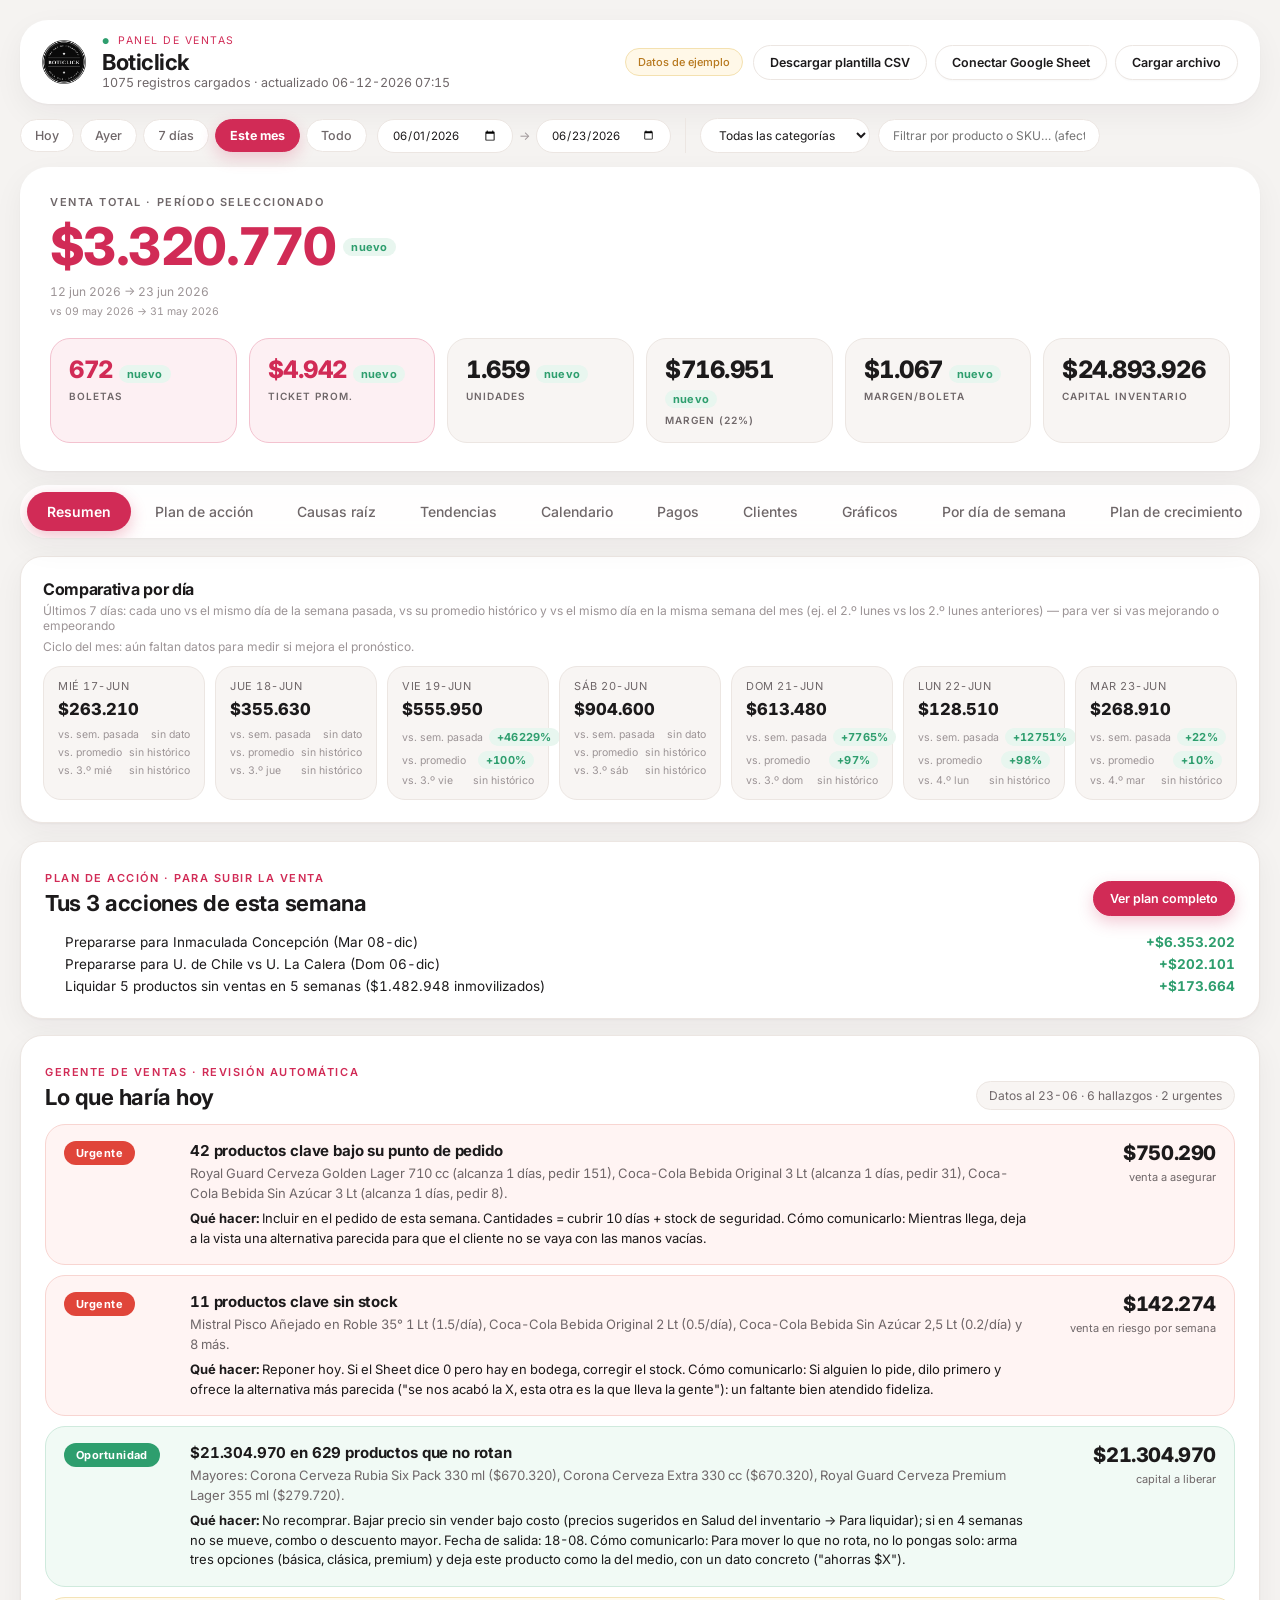
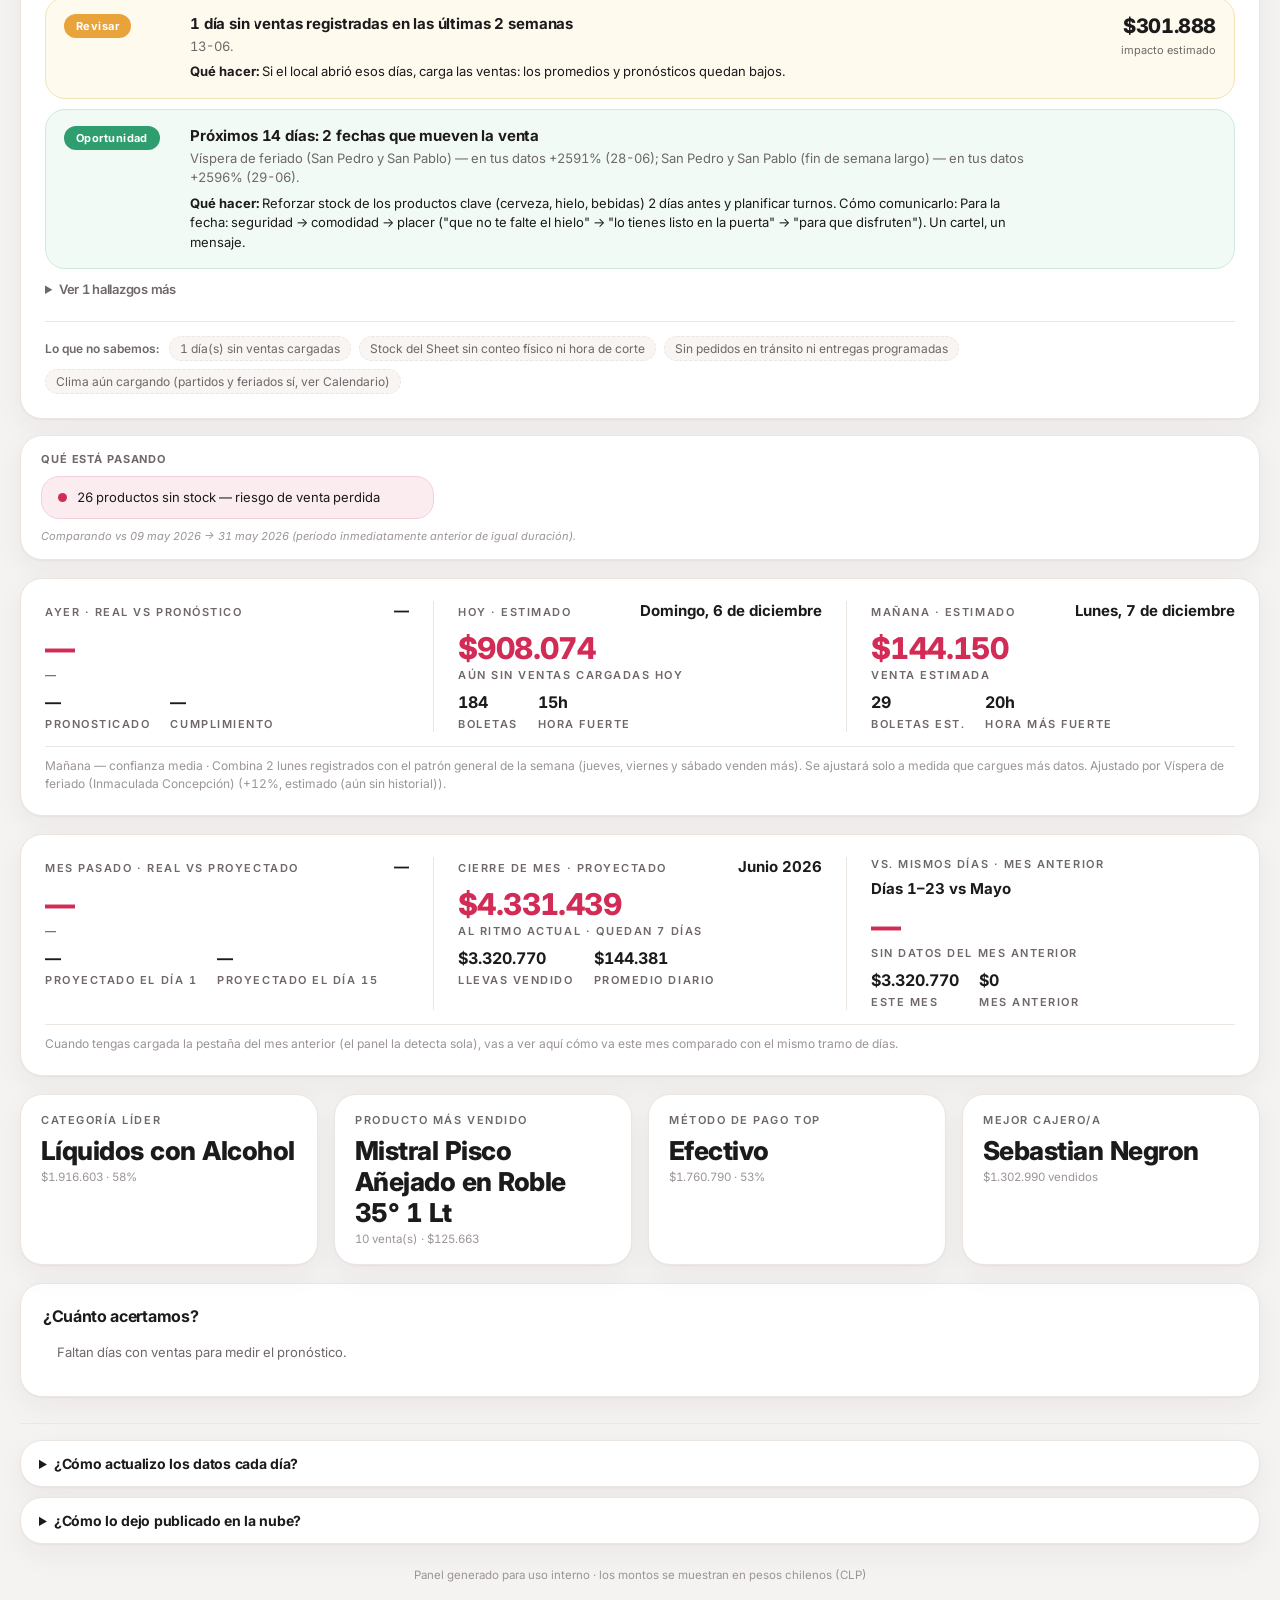
==== commit ecb0a8e3: "Add files via upload" ====
--- a/index.html
+++ b/index.html
@@ -961,6 +961,12 @@
 .fc-det[open]>summary::before{content:'▾ ';}
 .fc-rec{font-size:11px;color:var(--muted-dim);margin-left:4px;}
 .forecast-sub .pos{color:var(--sage);} .forecast-sub .neg{color:var(--wine);}
+.neuro-guide>summary{cursor:pointer;list-style:none;}
+.neuro-guide>summary::-webkit-details-marker{display:none;}
+.neuro-guide>summary::before{content:'▸ ';color:var(--gold);}
+.neuro-guide[open]>summary::before{content:'▾ ';}
+.neuro-list{margin:8px 0 0;padding-left:20px;} .neuro-list li{margin:6px 0;line-height:1.45;}
+.neuro-guide .products-table.rc-table{min-width:0;}
 </style>
 </head>
 <body>
@@ -7192,6 +7198,7 @@
   if (root.BotiCol){ try { root.BotiCol.planGens(B, acts); } catch(e){ console.error('Plan colación:', e); } }
   if (root.BotiWx){ try { root.BotiWx.planGens(B, acts); } catch(e){ console.error('Plan clima:', e); } }
   if (root.BotiMkt){ try { root.BotiMkt.planGens(B, acts); } catch(e){ console.error('Plan marketing:', e); } }
+  if (root.BotiNeuro){ try { root.BotiNeuro.planGens(B, acts); } catch(e){ console.error('Plan neuroventas:', e); } }
   acts.forEach(a => { a.score = (a.impacto||0) * CONF_W[a.conf] * (a.tipo === 'Liberar caja' ? 0.5 : 1); });
   acts.sort((a,b) => b.score - a.score);
   return {B, acts};
@@ -9731,36 +9738,76 @@
 }
 const meta = sku => { const s = typeof stockMap !== 'undefined' ? stockMap.get(sku) : null; return s ? {name:s.producto, cat:s.categoria || 'Sin categoría', cost:isFinite(s.costo) && s.costo > 0 ? s.costo : null} : {name:'SKU ' + sku, cat:'Sin categoría', cost:null}; };
 
+/* horas enteras desde 1970 tratando la hora local como fija (sin zona) */
+const hourOf = t => { const y = +t.slice(0, 4), mo = +t.slice(5, 7), d = +t.slice(8, 10), h = +t.slice(11, 13) || 0, mi = +t.slice(14, 16) || 0; return Date.UTC(y, mo - 1, d, h, mi)/3600000; };
+const tOfHour = H => { const d = new Date(Math.round(H)*3600000); return d.getUTCFullYear() + '-' + pad(d.getUTCMonth()+1) + '-' + pad(d.getUTCDate()) + 'T' + pad(d.getUTCHours()) + ':00'; };
+/* La pestaña Stock no está en vivo: se actualiza cuando tú la actualizas. Por eso:
+   1) fotos idénticas seguidas = una sola versión del Stock (no hubo actualización entre medio);
+   2) la hora real de cada actualización se estima: es la hora (entre la foto anterior y la nueva)
+      en que más productos cuadran exacto  stock nuevo = stock anterior − vendido entre ambas. */
+function versions(F){
+  const V = [];
+  F.forEach(f => {
+    const last = V[V.length - 1];
+    if (last){ const ka = Object.keys(f.items); const same = ka.length === Object.keys(last.items).length && ka.every(k => last.items[k] === f.items[k]);
+      if (same){ last.lastT = f.t; last.n++; return; } }
+    V.push({items:f.items, firstT:f.t, lastT:f.t, n:1, src:f.src});
+  });
+  return V;
+}
 function analyze(){
   const F = allFotos();
   const key = F.length + '|' + (F.length ? F[F.length-1].t : '') + '|' + allRecords.length;
   if (memo && memo.key === key) return memo;
-  /* ventas por SKU y hora */
-  let lastSale = '';
-  const sales = new Map();
-  allRecords.forEach(r => { if (!r.sku || !r.cantidad) return; const h = r.hora ? parseInt(r.hora, 10) : 12; const t = r.fecha + 'T' + pad(isFinite(h) ? h : 12) + ':30';
-    if (t > lastSale) lastSale = t; let a = sales.get(r.sku); if (!a){ a = []; sales.set(r.sku, a); } a.push([t, r.cantidad]); });
-  const sold = (sku, t0, t1) => { const a = sales.get(sku); if (!a) return 0; let u = 0; a.forEach(([t, q]) => { if (t > t0 && t <= t1) u += q; }); return u; };
+  /* ventas por SKU y hora (acumuladas para sumar rápido) */
+  let lastSaleH = -Infinity;
+  const raw = new Map();
+  allRecords.forEach(r => { if (!r.sku || !r.cantidad) return; const h = r.hora ? parseInt(r.hora, 10) : 12; const H = hourOf(r.fecha + 'T' + pad(isFinite(h) ? h : 12) + ':00');
+    if (H > lastSaleH) lastSaleH = H; let m = raw.get(r.sku); if (!m){ m = new Map(); raw.set(r.sku, m); } m.set(H, (m.get(H) || 0) + r.cantidad); });
+  const S = new Map();
+  raw.forEach((m, sku) => { const hs = [...m.keys()].sort((a,b) => a - b), pre = [0]; hs.forEach(h => pre.push(pre[pre.length-1] + m.get(h))); S.set(sku, {hs, pre}); });
+  const cum = (sku, H) => { const o = S.get(sku); if (!o) return 0; let lo = 0, hi = o.hs.length; while (lo < hi){ const md = (lo+hi) >> 1; if (o.hs[md] < H) lo = md+1; else hi = md; } return o.pre[lo]; };
+  /* vendido con hora en [t0, t1): lo que pasó después de una actualización a las t0 y antes de otra a las t1 */
+  const sold = (sku, t0, t1) => t1 > t0 ? cum(sku, t1) - cum(sku, t0) : 0;
+  const V = versions(F);
+  const candidates = (k) => { const hiH = Math.floor(hourOf(V[k].firstT)), loH = k ? Math.floor(hourOf(V[k-1].lastT)) : hiH - 72; const c = []; for (let h = loH; h <= hiH; h++) c.push(h); return c; };
+  const relevant = (a, b, loH, hiH) => Object.keys(b).filter(sku => sku in a && (a[sku] !== b[sku] || sold(sku, loH, hiH + 1) > 0));
+  const score = (a, b, skus, t0, t1) => { let ok = 0; skus.forEach(sku => { if (b[sku] - a[sku] + sold(sku, t0, t1) === 0) ok++; }); return ok; };
+  const T = new Array(V.length).fill(null), conf = new Array(V.length).fill(null), range = new Array(V.length).fill(null);
+  if (V.length >= 2){
+    /* primer par: se buscan las dos horas a la vez */
+    const c0 = candidates(0), c1 = candidates(1), skus = relevant(V[0].items, V[1].items, c0[0], c1[c1.length-1]);
+    let best = -1, b0 = c0[c0.length-1], b1 = c1[c1.length-1], ties1 = [];
+    c0.forEach(t0 => c1.forEach(t1 => { if (t1 <= t0) return; const sc = score(V[0].items, V[1].items, skus, t0, t1);
+      if (sc > best || (sc === best && (t1 > b1 || (t1 === b1 && t0 > b0)))){ best = sc; b0 = t0; b1 = t1; } }));
+    T[0] = b0; T[1] = b1; conf[1] = skus.length ? best/skus.length : null;
+    c1.forEach(t1 => { if (score(V[0].items, V[1].items, skus, b0, t1) === best) ties1.push(t1); }); range[1] = [Math.min(...ties1), Math.max(...ties1)];
+    for (let k = 2; k < V.length; k++){
+      const c = candidates(k), sk = relevant(V[k-1].items, V[k].items, c[0], c[c.length-1]);
+      let bs = -1, bt = c[c.length-1]; const sc = c.map(t => { const v = score(V[k-1].items, V[k].items, sk, T[k-1], t); if (v > bs || (v === bs && t > bt)){ bs = v; bt = t; } return v; });
+      T[k] = bt; conf[k] = sk.length ? bs/sk.length : null; const tied = c.filter((t, i) => sc[i] === bs); range[k] = [Math.min(...tied), Math.max(...tied)];
+    }
+  } else if (V.length === 1) T[0] = Math.floor(hourOf(V[0].firstT));
   const moves = [], intervals = [];
-  for (let i = 1; i < F.length; i++){
-    const a = F[i-1], b = F[i];
-    if (b.t > lastSale){ intervals.push({a, b, pending:true}); continue; }
+  for (let k = 1; k < V.length; k++){
+    const a = V[k-1], b = V[k], t0 = T[k-1], t1 = T[k];
+    const tLbl = range[k] ? tOfHour(range[k][1]) : b.firstT;
+    if (t1 > lastSaleH + 1){ intervals.push({a, b, pending:true}); continue; }
     let nIn = 0, nOut = 0, vIn = 0, vOut = 0;
-    const skus = new Set([...Object.keys(a.items), ...Object.keys(b.items)]);
-    skus.forEach(sku => {
-      if (!(sku in a.items) || !(sku in b.items)) return;
-      const s0 = a.items[sku], s1 = b.items[sku], u = sold(sku, a.t, b.t), ing = s1 - s0 + u, tol = Math.max(1, Math.round(u*0.1));
+    Object.keys(b.items).forEach(sku => {
+      if (!(sku in a.items)) return;
+      const s0 = a.items[sku], s1 = b.items[sku], u = sold(sku, t0, t1), ing = s1 - s0 + u, tol = Math.max(1, Math.round(u*0.1));
       if (Math.abs(ing) <= tol) return;
       const m = meta(sku), val = m.cost !== null ? Math.abs(ing)*m.cost : null;
-      moves.push({t0:a.t, t1:b.t, d:b.t.slice(0, 10), sku, ...m, s0, s1, sold:u, ing, val, kind:ing > 0 ? 'in' : 'out'});
+      moves.push({t0:tOfHour(t0), t1:tLbl, d:tLbl.slice(0, 10), range:range[k], conf:conf[k], sku, ...m, s0, s1, sold:u, ing, val, kind:ing > 0 ? 'in' : 'out'});
       if (ing > 0){ nIn += ing; vIn += val || 0; } else { nOut += -ing; vOut += val || 0; }
     });
-    intervals.push({a, b, nIn, nOut, vIn, vOut});
-  }
-  /* valor del inventario en cada foto (a costo actual) */
+    intervals.push({a, b, nIn, nOut, vIn, vOut, conf:conf[k], range:range[k]});
+  }
   const valueOf = f => { let v = 0, u = 0; Object.entries(f.items).forEach(([sku, s]) => { const m = meta(sku); if (s > 0){ u += s; if (m.cost) v += s*m.cost; } }); return {v, u}; };
-  const series = F.map(f => ({t:f.t, src:f.src, ...valueOf(f)}));
-  memo = {key, F, moves, intervals, series, lastSale};
+  const series = V.map((f, k) => ({t:T[k] !== null ? tOfHour(T[k]) : f.firstT, src:f.src, ...valueOf(f)}));
+  const stale = F.length - V.length;
+  memo = {key, F, V, T, range, conf, moves, intervals, series, lastSale:isFinite(lastSaleH) ? tOfHour(lastSaleH) : '', stale};
   return memo;
 }
 function currentValue(){
@@ -9769,6 +9816,11 @@
   stockMap.forEach(s => { if (!s.sku || (typeof isGenericProductName === 'function' && isGenericProductName(s.producto))) return; if (s.stock < 0) neg++; if (s.stock <= 0) return;
     const c = cats.get(s.categoria) || {c:s.categoria, u:0, v:0, n:0}; c.u += s.stock; c.n++; if (s.costo > 0){ c.v += s.stock*s.costo; v += s.stock*s.costo; } u += s.stock; cats.set(s.categoria, c); });
   return {v, u, neg, cats:[...cats.values()].sort((a,b) => b.v - a.v)};
+}
+const hh = t => t.slice(11, 16);
+function whenCell(m){
+  const r = m.range, a = r ? tOfHour(r[0]) : m.t1, b = r ? tOfHour(r[1]) : m.t1;
+  return '<b>aprox. ' + dtLbl(b) + '</b><small>' + (a !== b ? 'entre ' + (a.slice(0, 10) === b.slice(0, 10) ? hh(a) : dtLbl(a)) + ' y ' + hh(b) + ' · ' : '') + 'anterior: ' + dtLbl(m.t0) + (m.conf !== null && m.conf < 0.6 ? ' · hora poco segura' : '') + '</small>';
 }
 function render(){
   const host = $('invBody'); if (!host) return;
@@ -9777,6 +9829,8 @@
   const live = typeof growthStockSource === 'string' && /^Google Sheet/.test(growthStockSource);
   $('invStatus').textContent = (live ? 'Stock en vivo desde tu Google Sheet. ' : 'Stock de respaldo (sin conexión al Sheet): no se guardan fotos. ') + X.F.length + ' fotografía' + (X.F.length === 1 ? '' : 's') + ' guardada' + (X.F.length === 1 ? '' : 's') +
     (X.F.length ? ' (desde ' + dtLbl(X.F[0].t) + ')' : '') + '. ' + (autoState === 'ok' ? 'Incluye las fotos diarias automáticas.' : 'Fuente: este navegador.');
+  if (X.V && X.V.length){ const lv = X.V[X.V.length-1], k = X.V.length - 1, r = X.range[k];
+    $('invStatus').textContent += ' Última actualización del Stock detectada: ' + (r ? 'aprox. ' + dtLbl(tOfHour(r[1])) : 'antes de ' + dtLbl(lv.firstT)) + (lv.n > 1 ? ' (las ' + lv.n + ' fotos desde ' + dtLbl(lv.firstT) + ' traen el mismo Stock: no se ha vuelto a actualizar)' : '') + '.' + (X.stale ? ' Las fotos repetidas no cuentan como movimiento.' : ''); }
   const since = addDaysIso(isoToday(), -30);
   const mv = X.moves.filter(m => m.d >= since && (invCat === 'todas' || m.cat === invCat));
   const ins = mv.filter(m => m.kind === 'in').sort((a,b) => a.t1 < b.t1 ? 1 : -1), outs = mv.filter(m => m.kind === 'out').sort((a,b) => (b.val || 0) - (a.val || 0));
@@ -9802,14 +9856,14 @@
     h += '<div class="card rc-block"><div class="products-head"><div><h3>Ingresos de mercadería detectados</h3><p class="card-sub">Últimos 30 días · entre dos fotos, el stock subió más de lo que explican las ventas</p></div><div style="display:flex;gap:8px"><select id="invCat" class="input-sm"><option value="todas">Todas las categorías</option>' + cats.map(c => '<option' + (c === invCat ? ' selected' : '') + '>' + esc(c) + '</option>').join('') + '</select><button class="ghost" id="invDl">Descargar (Excel)</button></div></div>';
     const days = [...byDay.values()].sort((a,b) => a.d < b.d ? 1 : -1).slice(0, 14);
     if (days.length) h += '<div class="inv-days">' + days.map(o => '<div><b>' + WEEKDAY_SHORT[wdOf(o.d)] + ' ' + fmtDateLabel(o.d) + '</b><span>' + fmtNum(o.u) + ' u</span><small>' + fmtCLP(o.v) + ' · ' + o.n + ' prod.</small></div>').join('') + '</div>';
-    h += ins.length ? '<div class="table-wrap" style="max-height:520px"><table class="products-table rc-table"><thead><tr><th>Entre fotos</th><th>Producto</th><th class="r">Antes</th><th class="r">Vendido entre medio</th><th class="r">Después</th><th class="r">Ingresó</th><th class="r">A costo</th></tr></thead><tbody>' +
-      ins.slice(0, 150).map(m => '<tr><td><b>' + dtLbl(m.t1) + '</b><small>desde ' + dtLbl(m.t0) + '</small></td><td><b>' + esc(m.name) + '</b><small>' + esc(m.cat) + '</small></td><td class="r">' + fmtNum(m.s0) + '</td><td class="r">' + fmtNum(m.sold) + '</td><td class="r">' + fmtNum(m.s1) + '</td><td class="r pos"><b>+' + fmtNum(m.ing) + '</b></td><td class="r">' + (m.val === null ? '—' : fmtCLP(m.val)) + '</td></tr>').join('') + '</tbody></table></div>'
+    h += ins.length ? '<div class="table-wrap" style="max-height:520px"><table class="products-table rc-table"><thead><tr><th>Stock actualizado</th><th>Producto</th><th class="r">Antes</th><th class="r">Vendido entre medio</th><th class="r">Después</th><th class="r">Ingresó</th><th class="r">A costo</th></tr></thead><tbody>' +
+      ins.slice(0, 150).map(m => '<tr><td>' + whenCell(m) + '</td><td><b>' + esc(m.name) + '</b><small>' + esc(m.cat) + '</small></td><td class="r">' + fmtNum(m.s0) + '</td><td class="r">' + fmtNum(m.sold) + '</td><td class="r">' + fmtNum(m.s1) + '</td><td class="r pos"><b>+' + fmtNum(m.ing) + '</b></td><td class="r">' + (m.val === null ? '—' : fmtCLP(m.val)) + '</td></tr>').join('') + '</tbody></table></div>'
       : '<div class="rc-empty">Sin ingresos detectados en los últimos 30 días' + (invCat === 'todas' ? '' : ' en ' + esc(invCat)) + '.</div>';
     h += '</div>';
     h += '<div class="card rc-block"><h3>Bajó más de lo vendido</h3><p class="card-sub">El stock cayó más que las ventas registradas: puede ser merma (vencido, roto, consumo interno), un conteo corregido o una venta que no pasó por caja. Ordenado por valor.</p>' +
-      (outs.length ? '<div class="table-wrap" style="max-height:420px"><table class="products-table rc-table"><thead><tr><th>Entre fotos</th><th>Producto</th><th class="r">Antes</th><th class="r">Vendido</th><th class="r">Después</th><th class="r">Faltan</th><th class="r">A costo</th></tr></thead><tbody>' +
-        outs.slice(0, 80).map(m => '<tr><td><b>' + dtLbl(m.t1) + '</b><small>desde ' + dtLbl(m.t0) + '</small></td><td><b>' + esc(m.name) + '</b><small>' + esc(m.cat) + '</small></td><td class="r">' + fmtNum(m.s0) + '</td><td class="r">' + fmtNum(m.sold) + '</td><td class="r">' + fmtNum(m.s1) + '</td><td class="r neg"><b>' + fmtNum(m.ing) + '</b></td><td class="r">' + (m.val === null ? '—' : fmtCLP(m.val)) + '</td></tr>').join('') + '</tbody></table></div>' : '<div class="rc-empty">Ninguna diferencia negativa en los últimos 30 días.</div>') +
-      '<p class="rc-foot">Tolerancia: diferencias de ±1 unidad (o ±10% de lo vendido) no se muestran, porque las ventas vienen por hora y la foto puede caer a mitad de una hora.' + (X.intervals.some(i => i.pending) ? ' Hay fotos más nuevas que la última venta cargada: se calcularán cuando lleguen esas ventas.' : '') + '</p></div>';
+      (outs.length ? '<div class="table-wrap" style="max-height:420px"><table class="products-table rc-table"><thead><tr><th>Stock actualizado</th><th>Producto</th><th class="r">Antes</th><th class="r">Vendido</th><th class="r">Después</th><th class="r">Faltan</th><th class="r">A costo</th></tr></thead><tbody>' +
+        outs.slice(0, 80).map(m => '<tr><td>' + whenCell(m) + '</td><td><b>' + esc(m.name) + '</b><small>' + esc(m.cat) + '</small></td><td class="r">' + fmtNum(m.s0) + '</td><td class="r">' + fmtNum(m.sold) + '</td><td class="r">' + fmtNum(m.s1) + '</td><td class="r neg"><b>' + fmtNum(m.ing) + '</b></td><td class="r">' + (m.val === null ? '—' : fmtCLP(m.val)) + '</td></tr>').join('') + '</tbody></table></div>' : '<div class="rc-empty">Ninguna diferencia negativa en los últimos 30 días.</div>') +
+      '<p class="rc-foot">La pestaña Stock cambia solo cuando la actualizas: las fotos iguales seguidas se juntan (no son movimiento) y la hora de cada actualización se estima buscando la hora en que más productos cuadran exacto (stock nuevo = anterior − lo vendido). Tolerancia: diferencias de ±1 unidad (o ±10% de lo vendido) no se muestran, porque las ventas vienen por hora y la foto puede caer a mitad de una hora.' + (X.intervals.some(i => i.pending) ? ' Hay fotos más nuevas que la última venta cargada: se calcularán cuando lleguen esas ventas.' : '') + '</p></div>';
     /* evolución del valor */
     const S = X.series.slice(-30);
     if (S.length >= 2){
@@ -10052,6 +10106,113 @@
 if (typeof renderAll === 'function'){ const prev = renderAll; renderAll = function(){ prev.apply(this, arguments); try { render(); } catch(e){ console.error('Cumplimiento:', e); } }; }
 })(typeof globalThis !== 'undefined' ? globalThis : this);
 
+/* ================================================================
+   GERENTE DE VENTAS · criterio de neuroventas
+   Ideas resumidas (en palabras propias) de "Véndele a la mente, no a la gente" (J. Klaric),
+   aplicadas a una botillería de barrio. Se usan para:
+   - agregar "Cómo comunicarlo" a cada hallazgo de "Lo que haría hoy";
+   - agregar un paso de comunicación a las acciones del Plan con cartel, WhatsApp, Instagram o exhibición;
+   - una guía corta plegable en el Plan de acción.
+   No toca los cálculos ni los montos: solo cómo presentar la acción al cliente.
+   ================================================================ */
+(function(root){
+'use strict';
+const $ = id => document.getElementById(id);
+
+/* Instinto principal ("código reptil") por tipo de producto, pensado para una botillería.
+   Tabaco: sin ideas de promoción (la ley chilena prohíbe su publicidad). */
+const CODES = [
+  {re:/tabac|cigarr|encendedor|papelillo/i, skip:true},
+  {re:/espum|champ/i, code:'celebrar', why:'se compra para celebrar algo y quedar bien', verbs:'celebrar, brindar, lograr'},
+  {re:/vino/i, code:'quedar bien', why:'se elige para compartir o regalar y verse bien ante otros', verbs:'disfrutar, compartir, sorprender'},
+  {re:/cervez|alcohol|destil|pisco|ron\b|whisk|vodka|gin\b|tequila|licor/i, code:'juntarse con los suyos', why:'acompaña el momento con amigos o familia, su «tribu»', verbs:'compartir, disfrutar, juntarse'},
+  {re:/hielo|congel/i, code:'que nada falle', why:'nadie quiere quedarse con el trago tibio', verbs:'asegurar, refrescar'},
+  {re:/energ/i, code:'energía', why:'se compra por miedo a quedarse sin energía', verbs:'rendir, lograr, aguantar'},
+  {re:/bebida|agua|jugo|l[ií]quidos$/i, code:'alivio inmediato', why:'quita la sed o el calor al tiro', verbs:'refrescar, disfrutar'},
+  {re:/snack|golosin|papas|choco|galleta|dulce/i, code:'darse un gusto', why:'es un premio pequeño y rápido', verbs:'disfrutar, darse un gusto'},
+];
+const codeOf = txt => CODES.find(c => c.re.test(String(txt || ''))) || null;
+
+/* Principios (resumen propio) que usa el gerente */
+const PRINCIPLES = [
+  ['La compra es emocional y se justifica con razones', 'Primero la emoción del momento (juntarse, celebrar, refrescarse); después un dato concreto que la justifique: precio por unidad, ahorro en pesos, "el más vendido".'],
+  ['Tres opciones, no una ni diez', 'La mente decide comparando tres: arma básico, clásico y premium. La del medio, a la altura de los ojos.'],
+  ['Seguridad → comodidad → placer', 'En ese orden: "siempre helada / nunca te quedas sin" → "lista para llevar, sin filas" → "para que disfrutes".'],
+  ['Atención: algo conocido con un giro nuevo', 'Parte de algo que el cliente ya conoce (su cerveza de siempre) y agrega lo nuevo (el pack, el precio, el combo).'],
+  ['Una historia corta llama más que un listado', 'Ej.: "¿Te ha pasado llegar al asado y que falte hielo?" → "Aquí lo tienes listo" → "Y si sobra, se usa igual".'],
+  ['Simple y visual', 'Un cartel = un mensaje y un precio grande. Lo más vendido a la vista: un "Top 3 de la semana" funciona porque la gente sigue lo que eligen otros.'],
+  ['Los primeros y últimos segundos', 'Lo que se ve al entrar y lo que se ve en la caja es lo que más pesa: ahí van la oferta del día y el producto de impulso.'],
+  ['No invadir', 'Saluda y deja mirar; ayuda cuando el cliente busca. En WhatsApp, pocos mensajes y útiles: mejor 1 a 2 por semana que todos los días.'],
+  ['Un error bien atendido fideliza', 'Si falta un producto, dilo antes de que pregunten y ofrece la alternativa: el cliente vuelve al que lo ayudó.'],
+  ['Cuida a su grupo', 'Quien compra para un grupo valora que pienses en el grupo: "para 4 personas te recomiendo…".'],
+];
+
+/* Consejo según el tipo de hallazgo de "Lo que haría hoy" */
+const BY_TAG = {
+  'Quiebre':     'Si alguien lo pide, dilo primero y ofrece la alternativa más parecida ("se nos acabó la X, esta otra es la que lleva la gente"): un faltante bien atendido fideliza.',
+  'Pedido':      'Mientras llega, deja a la vista una alternativa parecida para que el cliente no se vaya con las manos vacías.',
+  'Stock fantasma': 'Si está pero no se vende, quizás no se ve: muévelo a la altura de los ojos o junto a lo más vendido (algo conocido + algo nuevo).',
+  'Capital':     'Para mover lo que no rota, no lo pongas solo: arma tres opciones (básica, clásica, premium) y deja este producto como la del medio, con un dato concreto ("ahorras $X").',
+  'Exceso':      'Cuenta una historia corta en el cartel ("para la previa del viernes…") en vez de solo "oferta"; el precio solo convence poco.',
+  'Venta':       'Aprovecha que ya sube: ponlo en un "Top 3 de la semana" junto a la caja; la gente sigue lo que eligen otros.',
+  'Calendario':  'Para la fecha: seguridad → comodidad → placer ("que no te falte el hielo" → "lo tienes listo en la puerta" → "para que disfruten"). Un cartel, un mensaje.',
+  'Precio':      'Si subió el precio, intercala un dato que lo justifique (formato, rendimiento, "el preferido del barrio"); si bajó, dilo con el número exacto del ahorro.',
+  'Margen':      'No compitas solo con precio: ofrece el producto en un combo o momento ("lista para el asado") donde el valor no se compara al peso.',
+  'Riesgo':      'Si un producto explica casi todo el crecimiento, ponle al lado dos alternativas: el cliente compara entre tres y no dependes de uno solo.',
+};
+
+function patchAdvisor(){
+  if (typeof BoticlickAdvisor === 'undefined' || BoticlickAdvisor.__neuro) return;
+  const orig = BoticlickAdvisor.analyze;
+  BoticlickAdvisor.analyze = function(){
+    const x = orig.apply(this, arguments);
+    if (x && Array.isArray(x.alerts)) x.alerts.forEach(a => {
+      if (a.__neuro) return; const tip = BY_TAG[a.tag]; a.__neuro = true;
+      if (tip) a.action = (a.action ? a.action.replace(/\s*\.?\s*$/, '.') + ' ' : '') + 'Cómo comunicarlo: ' + tip;
+    });
+    return x;
+  };
+  BoticlickAdvisor.__neuro = true;
+}
+
+/* Paso de comunicación para cada acción del Plan */
+function planStep(a){
+  const ch = a.canales || [], txt = (a.titulo || '') + ' ' + (a.porque || '');
+  const c = codeOf(txt);
+  if (c && c.skip) return null;
+  const parts = [];
+  if (c) parts.push('el cliente compra por «' + c.code + '» (' + c.why + '): habla de eso, con verbos como ' + c.verbs);
+  if (ch.includes('cartel') || ch.includes('exhib')) parts.push('en el cartel un solo mensaje + el precio grande, y si hay variantes muéstralas de a tres (básica, clásica, premium)');
+  if (ch.includes('wsp')) parts.push('en WhatsApp: una frase de situación conocida ("¿se viene la junta?"), la oferta y el dato concreto del ahorro, sin repetir el mensaje en el día');
+  if (ch.includes('ig')) parts.push('en Instagram: muestra el momento (gente compartiendo, el producto helado), no solo el producto');
+  if (!parts.length) return null;
+  return 'Cómo comunicarlo: ' + parts.join('; ') + '.';
+}
+function planGens(B, acts){
+  acts.forEach(a => {
+    if (a.__neuro || !Array.isArray(a.pasos)) return;
+    const s = planStep(a); if (s) a.pasos.push(s);
+    a.__neuro = true;
+  });
+}
+/* Guía plegable en el Plan de acción */
+function guideHtml(){
+  return '<details class="card rc-block neuro-guide"><summary><b>Cómo piensa el gerente al proponer acciones</b> <span class="mkx-dim">· criterio de neuroventas aplicado a la botillería</span></summary>' +
+    '<p class="card-sub" style="margin-top:8px">Resumen propio de las ideas de «Véndele a la mente, no a la gente». Se usan para decir <b>cómo</b> presentar cada acción; los montos y prioridades siguen saliendo de tus datos.</p>' +
+    '<ol class="neuro-list">' + PRINCIPLES.map(([t, d]) => '<li><b>' + t + '.</b> ' + d + '</li>').join('') + '</ol>' +
+    '<h4 class="mkx-h4">Qué busca el cliente según lo que compra</h4><table class="products-table rc-table"><thead><tr><th>Productos</th><th>Lo que de verdad compra</th><th>Palabras que funcionan</th></tr></thead><tbody>' +
+    [['Cerveza y destilados', 'juntarse con los suyos', 'compartir, disfrutar, la previa'], ['Vino y espumante', 'celebrar y quedar bien', 'brindar, sorprender, regalar'], ['Hielo', 'que nada falle', 'asegurado, siempre listo'], ['Bebidas y agua', 'alivio inmediato', 'bien helada, refrescar'], ['Energéticas', 'no quedarse sin energía', 'rendir, aguantar'], ['Snacks y golosinas', 'darse un gusto', 'te lo mereces, para picar']].map(r => '<tr><td><b>' + r[0] + '</b></td><td>' + r[1] + '</td><td>' + r[2] + '</td></tr>').join('') +
+    '</tbody></table><p class="rc-foot">Tabaco: sin ideas de promoción (en Chile su publicidad está prohibida). Alcohol: ofertas siempre para mayores de 18.</p></details>';
+}
+function mountGuide(){
+  const sec = $('seccion-plan'); if (!sec || sec.querySelector('.neuro-guide')) return;
+  sec.insertAdjacentHTML('beforeend', guideHtml());
+}
+root.BotiNeuro = {planGens, planStep, codeOf, PRINCIPLES};
+patchAdvisor();
+if (typeof renderAll === 'function'){ const prev = renderAll; renderAll = function(){ patchAdvisor(); prev.apply(this, arguments); try { mountGuide(); } catch(e){} }; }
+})(typeof globalThis !== 'undefined' ? globalThis : this);
+
 </script>
 <script>
 (function(){
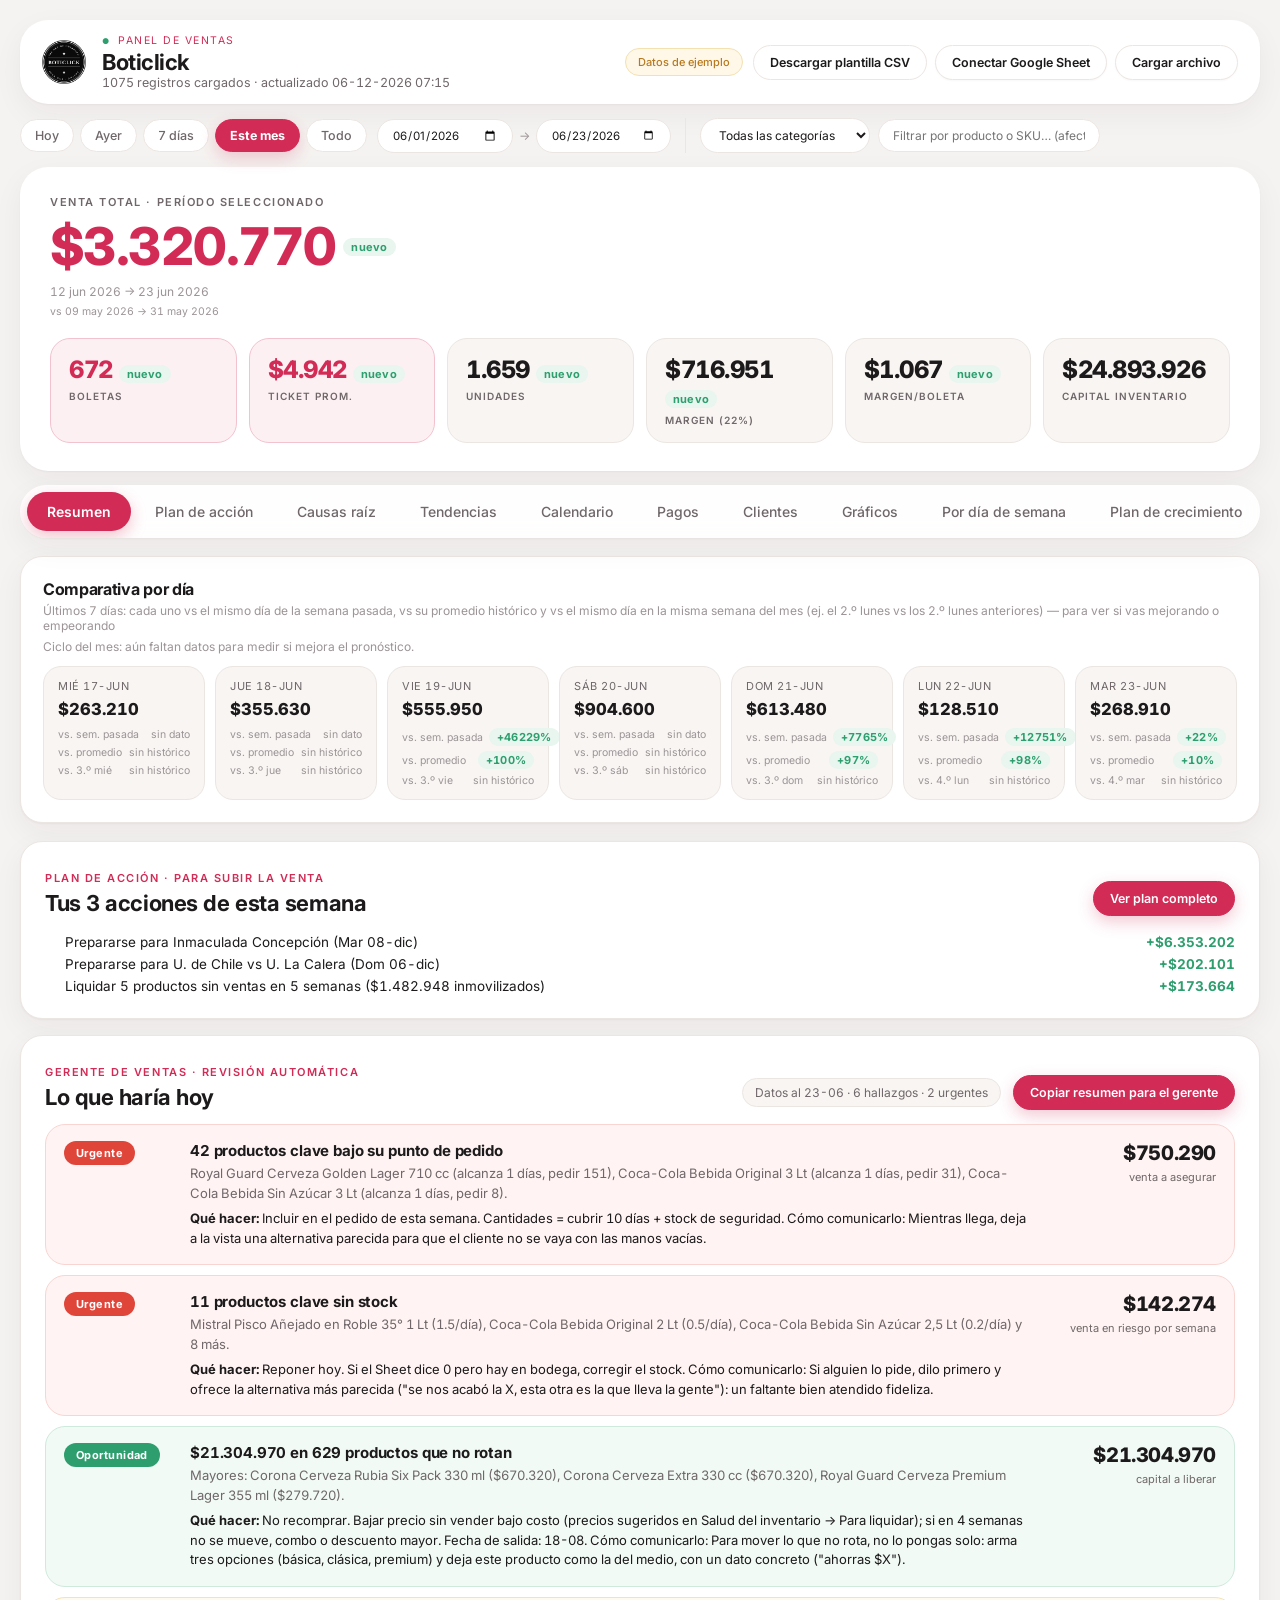
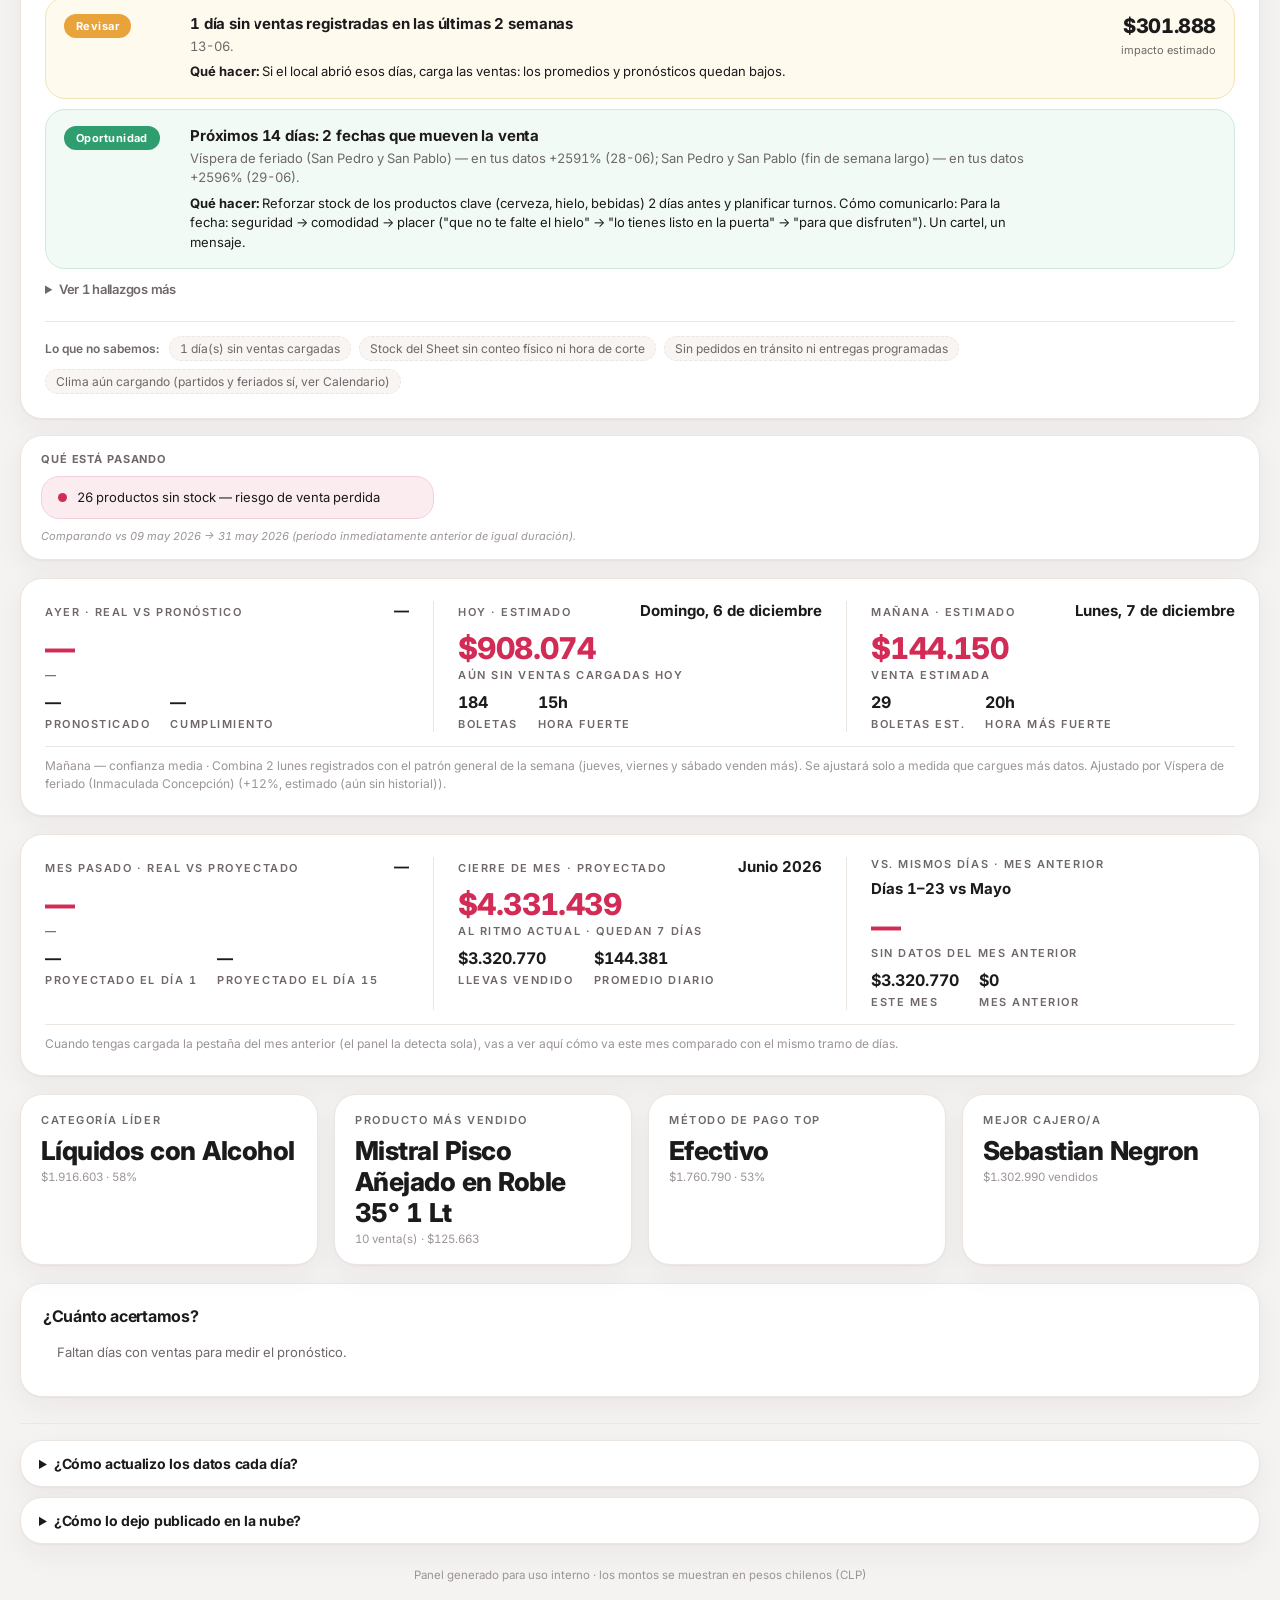
==== commit 60171496: "Add files via upload" ====
--- a/index.html
+++ b/index.html
@@ -967,6 +967,12 @@
 .neuro-guide[open]>summary::before{content:'▾ ';}
 .neuro-list{margin:8px 0 0;padding-left:20px;} .neuro-list li{margin:6px 0;line-height:1.45;}
 .neuro-guide .products-table.rc-table{min-width:0;}
+.gv-head{display:flex;align-items:center;gap:12px;flex-wrap:wrap;justify-content:flex-end;}
+.gv-btn{white-space:nowrap;}
+.gv-modal{position:fixed;inset:0;background:rgba(0,0,0,.45);display:flex;align-items:center;justify-content:center;z-index:9999;padding:16px;}
+.gv-box{background:var(--surface);border-radius:18px;max-width:860px;width:100%;max-height:90vh;display:flex;flex-direction:column;padding:20px;box-shadow:var(--shadow);}
+.gv-box textarea{flex:1;min-height:340px;width:100%;font:12px/1.5 ui-monospace,Menlo,monospace;border:1px solid var(--border);border-radius:12px;padding:12px;background:var(--surface-2);color:var(--text);resize:vertical;}
+.gv-actions{display:flex;gap:10px;align-items:center;margin-top:12px;}
 </style>
 </head>
 <body>
@@ -1085,7 +1091,7 @@
   <div class="card advisor" id="advisorCard">
     <div class="adv-head">
       <div><span class="adv-eyebrow">Gerente de ventas · revisión automática</span><h3>Lo que haría hoy</h3></div>
-      <span class="adv-meta" id="advMeta">Analizando…</span>
+      <div class="gv-head"><span class="adv-meta" id="advMeta">Analizando…</span><button class="primary gv-btn" id="gvCopy" title="Copia el resumen de hoy para pegarlo en tu proyecto de Claude">Copiar resumen para el gerente</button></div>
     </div>
     <div id="advList" class="adv-list"></div>
     <details id="advMoreWrap"><summary>Ver <span id="advMoreCount">0</span> hallazgos más</summary><div id="advMore" class="adv-list"></div></details>
@@ -10213,6 +10219,164 @@
 if (typeof renderAll === 'function'){ const prev = renderAll; renderAll = function(){ patchAdvisor(); prev.apply(this, arguments); try { mountGuide(); } catch(e){} }; }
 })(typeof globalThis !== 'undefined' ? globalThis : this);
 
+/* ================================================================
+   RESUMEN PARA EL GERENTE VIRTUAL (proyecto de Claude)
+   Botón "Copiar resumen para el gerente": arma un texto con lo que el panel sabe hoy
+   (ventas, pronósticos, lo más vendido, inventario, calendario, clima, clientes,
+   marketing, plan de acción, precios y márgenes) para pegarlo en el proyecto de Claude.
+   No envía nada a ningún lado: solo copia al portapapeles o descarga un .txt.
+   ================================================================ */
+(function(root){
+'use strict';
+const $ = id => document.getElementById(id);
+const mean = a => a.length ? a.reduce((x,y) => x+y, 0)/a.length : null;
+const wdOf = iso => isoToDate(iso).getDay();
+const dl = iso => WEEKDAY_NAMES[wdOf(iso)].toLowerCase() + ' ' + fmtDateLabel(iso);
+const $$ = v => v === null || v === undefined || !isFinite(v) ? '—' : fmtCLP(v);
+const pc = v => v === null || v === undefined || !isFinite(v) ? '—' : (v >= 0 ? '+' : '−') + Math.abs(Math.round(v*100)) + '%';
+const n1 = v => v === null || !isFinite(v) ? '—' : (Math.round(v*10)/10).toLocaleString('es-CL');
+const noise = n => !n || /comisi[oó]n|recargo|bolsa/i.test(n) || (typeof isGenericProductName === 'function' && isGenericProductName(n));
+const sec = (title, fn) => { try { const body = fn(); return body ? '\n## ' + title + '\n' + body + '\n' : ''; } catch(e){ console.error('Resumen gerente · ' + title, e); return '\n## ' + title + '\n(no disponible: ' + e.message + ')\n'; } };
+
+function lastDay(){ return allRecords.reduce((m, r) => r.fecha > m ? r.fecha : m, ''); }
+function dayTotals(){ const D = new Map(); allRecords.forEach(r => { let o = D.get(r.fecha); if (!o){ o = {v:0, b:new Set()}; D.set(r.fecha, o); } o.v += r.venta; if (r.nVenta) o.b.add(r.nVenta); }); return D; }
+
+function build(){
+  if (!allRecords.length) return 'El panel aún no tiene ventas cargadas.';
+  const D = dayTotals(), last = lastDay(), today = isoToday();
+  const now = new Date();
+  let t = '# Resumen Boticlick para el gerente\nGenerado: ' + now.toLocaleString('es-CL', {weekday:'long', day:'numeric', month:'long', hour:'2-digit', minute:'2-digit'}) + ' · ventas cargadas hasta el ' + dl(last) + '.\nMontos en pesos chilenos. Botillería en Romeral (Maule), Chile.\n';
+
+  t += sec('Ventas', () => {
+    const L = [];
+    const X = root.BotiFc ? root.BotiFc.build() : null;
+    if (X && X.days.length){ const y = X.days[X.days.length-1]; const est = y.logged !== null ? y.logged : y.est; L.push('- Último día cerrado (' + dl(y.d) + '): vendió ' + $$(y.act) + ' vs pronóstico ' + $$(est) + ' (cumplimiento ' + Math.round(y.act/est*100) + '%).');
+      const c = X.days.slice(-30), sa = c.reduce((s, x) => s + x.act, 0), sf = c.reduce((s, x) => s + x.est, 0); L.push('- Pronóstico diario, últimos 30 días: se vendió ' + Math.round(sa/sf*100) + '% de lo pronosticado; error típico por día ' + Math.round(mean(c.map(x => Math.abs(x.e)))*100) + '%.'); }
+    const w = d0 => { let v = 0, b = 0, n = 0; for (let i = 0; i < 7; i++){ const o = D.get(addDaysIso(d0, -i)); if (o){ v += o.v; b += o.b.size; n++; } } return {v, b, n}; };
+    const a = w(last), p = w(addDaysIso(last, -7));
+    L.push('- Últimos 7 días: ' + $$(a.v) + ' (' + pc(p.v ? a.v/p.v - 1 : null) + ' vs los 7 anteriores) · ' + fmtNum(a.b) + ' boletas · ticket promedio ' + $$(a.b ? a.v/a.b : null) + '.');
+    if (typeof estimateForDate === 'function'){
+      [[today, 'Hoy'], [addDaysIso(today, 1), 'Mañana']].forEach(([d, l]) => { if (D.has(d) && d === today) return; const r = estimateForDate(allRecords, isoToDate(d)); let est = r.estimate, note = '';
+        if (root.BotiCal){ const x = root.BotiCal.adjustEstimate(d, est); est = x.estimate; note = x.note || ''; }
+        L.push('- ' + l + ' (' + dl(d) + ') estimado: ' + $$(est) + (note ? ' · ' + note : '') + '.'); });
+    }
+    if (typeof computeMonthOverview === 'function'){ const ov = computeMonthOverview(allRecords, isoToDate(last));
+      L.push('- Mes en curso: llevas ' + $$(ov.soFar) + ' · proyección de cierre ' + $$(ov.projectedTotal) + '.'); }
+    if (X){ const pm = [...X.months].reverse().find(o => o.closed); if (pm){ const p1 = pm.at(1); L.push('- Mes pasado (' + pm.m + '): cerró en ' + $$(pm.real) + (p1 ? ' (cumplió ' + Math.round(pm.real/p1.proj*100) + '% de lo proyectado el día 1)' : '') + '.'); } }
+    L.push('- Meta del dueño: $30 millones al mes y crecer mes a mes.');
+    /* por día de semana, últimas 8 semanas */
+    const wd = new Array(7).fill(0).map(() => []); D.forEach((o, d) => { if (d > addDaysIso(last, -56)) wd[wdOf(d)].push(o.v); });
+    L.push('- Venta promedio por día (8 semanas): ' + WEEKDAY_ORDER.map(i => WEEKDAY_SHORT[i] + ' ' + $$(mean(wd[i]))).join(' · ') + '.');
+    return L.join('\n');
+  });
+
+  t += sec('Lo que más se vende (últimas 4 semanas)', () => {
+    const from = addDaysIso(last, -27), P = new Map(), B = [[9, 13, 'mañana (9–13)'], [13, 17, 'tarde (13–17)'], [17, 20, 'después de la pega (17–20)'], [20, 24, 'noche (20–24)'], [0, 4, 'madrugada (0–4)']].map(([a, z, l]) => ({a, z, l, m:new Map(), v:0}));
+    allRecords.forEach(r => { if (r.fecha < from || noise(r.producto)) return; const k = productKey(r); let o = P.get(k); if (!o){ o = {name:r.producto, cat:r.categoria, u:0, v:0}; P.set(k, o); } o.u += r.cantidad; o.v += r.venta;
+      const h = r.hora ? parseInt(r.hora, 10) : -1; const b = B.find(x => h >= x.a && h < x.z); if (b){ b.v += r.venta; b.m.set(r.producto, (b.m.get(r.producto) || 0) + r.cantidad); } });
+    const top = [...P.values()].sort((a,b) => b.v - a.v).slice(0, 15);
+    let s = top.map((o, i) => (i+1) + '. ' + o.name + ' (' + o.cat + '): ' + n1(o.u/4) + ' u/semana · ' + $$(o.v/4) + '/semana').join('\n');
+    s += '\nPor franja horaria (lo más llevado):\n' + B.filter(b => b.v).map(b => '- ' + b.l + ' · ' + $$(b.v/28) + '/día: ' + [...b.m.entries()].sort((a,b) => b[1] - a[1]).slice(0, 4).map(x => x[0]).join(', ')).join('\n');
+    return s;
+  });
+
+  t += sec('Tendencias', () => {
+    if (!root.BotiMkt) return '';
+    const T = root.BotiMkt.trends(); if (!T) return '';
+    const L = [];
+    const up = T.prodT.filter(x => x.dir === 'up').sort((a,b) => b.ch - a.ch).slice(0, 6), dn = T.prodT.filter(x => x.dir === 'dn').sort((a,b) => a.ch - b.ch).slice(0, 6);
+    if (up.length) L.push('- Productos subiendo 3 semanas seguidas: ' + up.map(x => x.name + ' (' + pc(x.ch/100) + ')').join('; ') + '.');
+    if (dn.length) L.push('- Productos bajando 3 semanas seguidas: ' + dn.map(x => x.name + ' (' + pc(x.ch/100) + ')').join('; ') + '.');
+    const cu = T.catT.map(x => x.name + ' ' + (x.dir === 'up' ? 'sube' : 'baja') + ' ' + pc(x.ch/100)); if (cu.length) L.push('- Categorías: ' + cu.join('; ') + '.');
+    T.anom.slice(0, 5).forEach(x => L.push('- Día fuera de lo normal: ' + dl(x.d) + ' vendió ' + pc(x.r - 1) + ' vs un día normal' + (root.BotiCal && root.BotiCal.eventsOn(x.d).length ? ' (' + root.BotiCal.eventsOn(x.d).map(e => e.nombre).join(' + ') + ')' : '') + '.'));
+    return L.join('\n');
+  });
+
+  t += sec('Inventario y alertas del gerente automático', () => {
+    if (typeof BoticlickAdvisor === 'undefined') return '';
+    const x = BoticlickAdvisor.analyze(allRecords, stockMap, {leadTime:(CONFIG && CONFIG.leadTimeDays) || 3, reviewDays:7}); if (!x) return '';
+    const L = x.alerts.slice(0, 10).map(a => '- [' + a.tag + '] ' + a.title + '. ' + (a.detail || '') + (a.action ? ' → ' + a.action.split(' Cómo comunicarlo:')[0] : ''));
+    if (x.reorder && x.reorder.length) L.push('- Bajo punto de pedido: ' + x.reorder.filter(p => p.stock <= p.rop).slice(0, 10).map(p => p.name + ' (stock ' + Math.round(p.stock) + ', vende ' + n1(p.rate) + '/día)').join('; ') + '.');
+    return L.join('\n');
+  });
+
+  t += sec('Precios, costos y márgenes de los más vendidos', () => {
+    if (typeof stockMap === 'undefined' || !stockMap.size) return '';
+    const from = addDaysIso(last, -27), P = new Map();
+    allRecords.forEach(r => { if (r.fecha < from || noise(r.producto) || !r.sku) return; P.set(r.sku, (P.get(r.sku) || 0) + r.venta); });
+    return [...P.entries()].sort((a,b) => b[1] - a[1]).slice(0, 25).map(([sku]) => { const s = stockMap.get(sku); if (!s) return null;
+      const m = s.precio > 0 && s.costo > 0 ? (s.precio - s.costo)/s.precio : null;
+      return '- ' + s.producto + ': precio ' + $$(s.precio) + ' · costo ' + $$(s.costo) + ' · margen ' + (m === null ? '—' : Math.round(m*100) + '%') + ' · stock ' + Math.round(s.stock); }).filter(Boolean).join('\n') +
+      '\n(Ninguna promo debe dejar el precio bajo el costo.)';
+  });
+
+  t += sec('Próximos 14 días: calendario, días de pago y clima', () => {
+    const L = [];
+    for (let k = 0; k < 14; k++){
+      const d = addDaysIso(today, k), parts = [];
+      if (root.BotiCal){ root.BotiCal.eventsOn(d).forEach(e => parts.push(e.nombre + (e.impacto ? ' [' + e.impacto + ']' : ''))); if (root.BotiCal.isPayDay && root.BotiCal.isPayDay(d)) parts.push('día de pago'); }
+      if (root.BotiWx && root.BotiWx.ready()){ const w = root.BotiWx.on(d); if (w) parts.push('clima ' + Math.round(w.tmax) + '°/' + Math.round(w.tmin) + '°' + (w.rain >= 2 ? ', lluvia ' + Math.round(w.rain) + ' mm' : '')); }
+      L.push('- ' + dl(d) + ': ' + (parts.join(' · ') || 'normal'));
+    }
+    if (root.BotiWx && root.BotiWx.ready()){ const E = root.BotiWx.effects(); if (E && E.slope) L.push('- Efecto medido del clima: 5° más de máxima mueven la venta ' + pc(E.slope.per5) + (E.slope.sig ? '' : ' (no concluyente)') + (E.hot.length ? '; con calor suben ' + E.hot.slice(0, 3).map(c => c.c).join(', ') : '') + '.'); }
+    return L.join('\n');
+  });
+
+  t += sec('Clientes (pagos con tarjeta)', () => {
+    if (!root.BotiMP || !root.BotiMP.ready()) return '';
+    const a = root.BotiMP.clientSplit(addDaysIso(last, -29), last), b = root.BotiMP.clientSplit(addDaysIso(last, -59), addDaysIso(last, -30));
+    return '- Últimos 30 días: ' + fmtNum(a.nNew) + ' clientes nuevos y ' + fmtNum(a.nRet) + ' que vuelven (30 días anteriores: ' + fmtNum(b.nNew) + ' y ' + fmtNum(b.nRet) + ').';
+  });
+
+  t += sec('Marketing (Instagram y anuncios)', () => {
+    if (!root.BotiMkt || root.BotiMkt.state() !== 'ok') return '';
+    const M = root.BotiMkt.data(), F = root.BotiMkt.followers(), L = [];
+    L.push('- Seguidores: ' + (M.organico.cuenta ? fmtNum(M.organico.cuenta.seguidores) : '—') + (F ? '; neto últimos 30 días ' + F.filter(x => x.fecha > addDaysIso(today, -31) && x.neto !== null).reduce((s, x) => s + x.neto, 0) : '') + '.');
+    const ps = (M.organico.publicaciones || []).filter(p => p.fecha > addDaysIso(today, -31)).sort((a,b) => a.fecha < b.fecha ? 1 : -1);
+    L.push('- Publicaciones últimos 30 días: ' + ps.length + (ps[0] ? ' · última: ' + dl(ps[0].fecha) : '') + '.');
+    ps.slice(0, 5).forEach(p => L.push('  - ' + dl(p.fecha) + ' · ' + p.formato + ' · alcance ' + (p.alcance === null ? '—' : fmtNum(p.alcance)) + ' · «' + String(p.caption || '').split('\n')[0].slice(0, 80) + '»'));
+    const st = M.organico.patrones && M.organico.patrones.estadisticas;
+    if (st){ const best = (k, f) => (st[k] || []).filter(x => x.n >= 3 && x[f] !== null).sort((a,b) => b[f] - a[f])[0]; const f = best('formato', 'mediana_alcance'), fr = best('franja_horaria', 'mediana_alcance');
+      if (f) L.push('- Formato con más alcance: ' + f.grupo + ' (mediana ' + fmtNum(Math.round(f.mediana_alcance)) + ', ' + f.n + ' publ.)' + (fr ? '; franja con más alcance: ' + fr.grupo : '') + '.'); }
+    const ar = M.anuncios.resumen && M.anuncios.resumen['30d']; L.push('- Anuncios últimos 30 días: ' + (ar && ar.alcance !== null ? 'alcance ' + fmtNum(ar.alcance) + ', CTR al enlace ' + (ar.ctr_enlace === null ? '—' : String(ar.ctr_enlace).replace('.', ',') + '%') : 'sin anuncios con datos') + '.');
+    L.push('- Canales del local: Instagram @boticlick.cl, club de WhatsApp, carteles en el local. Sin sorteos.');
+    return L.join('\n');
+  });
+
+  t += sec('Plan de acción actual del panel', () => {
+    if (!root.BotiPlan) return '';
+    const P = root.BotiPlan.build(); if (!P) return '';
+    return P.acts.slice(0, 8).map((a, i) => (i+1) + '. ' + a.titulo + ' [' + a.tipo + ', confianza ' + a.conf + (a.impacto ? ', impacto estimado ' + $$(a.impacto) : '') + ']' + (a.porque ? '\n   Por qué: ' + a.porque : '') + (a.pasos && a.pasos.length ? '\n   Pasos: ' + a.pasos.filter(p => !/^Cómo comunicarlo/.test(p)).slice(0, 3).join(' · ') : '')).join('\n');
+  });
+
+  t += '\n---\nPídele al gerente: promos para hoy y el fin de semana, textos para cartel / WhatsApp / Instagram, y qué medir después.\n';
+  return t;
+}
+
+function modal(text){
+  let m = $('gvModal');
+  if (!m){ m = document.createElement('div'); m.id = 'gvModal'; m.className = 'gv-modal'; document.body.appendChild(m);
+    m.addEventListener('click', e => { if (e.target === m || e.target.closest('[data-gv="x"]')) m.remove(); }); }
+  m.innerHTML = '<div class="gv-box" role="dialog" aria-label="Resumen para el gerente"><div class="products-head"><div><h3>Resumen para el gerente</h3><p class="card-sub" id="gvMsg">Cópialo y pégalo en tu proyecto de Claude «Gerente Boticlick».</p></div><button class="ghost" data-gv="x">Cerrar</button></div>' +
+    '<textarea id="gvText" readonly></textarea><div class="gv-actions"><button class="primary" id="gvCopy2">Copiar</button><button class="ghost" id="gvDl">Descargar .txt</button><span class="mkx-dim">' + text.length.toLocaleString('es-CL') + ' caracteres</span></div></div>';
+  $('gvText').value = text;
+  $('gvCopy2').onclick = () => copy(text, true);
+  $('gvDl').onclick = () => { const a = document.createElement('a'); a.href = URL.createObjectURL(new Blob([text], {type:'text/plain;charset=utf-8'})); a.download = 'resumen_gerente_' + isoToday() + '.txt'; document.body.appendChild(a); a.click(); a.remove(); };
+}
+async function copy(text, inModal){
+  let ok = false;
+  try { await navigator.clipboard.writeText(text); ok = true; } catch(e){
+    try { const ta = $('gvText'); if (ta){ ta.select(); ok = document.execCommand('copy'); } } catch(e2){} }
+  const msg = $('gvMsg'); if (msg) msg.textContent = ok ? '✓ Copiado. Pégalo en tu proyecto de Claude «Gerente Boticlick».' : 'No se pudo copiar solo: selecciona el texto y cópialo (Ctrl/Cmd + C).';
+  return ok;
+}
+document.addEventListener('click', e => {
+  if (!e.target.closest('#gvCopy')) return;
+  const text = build(); modal(text); copy(text);
+});
+root.BotiGv = {build};
+})(typeof globalThis !== 'undefined' ? globalThis : this);
+
 </script>
 <script>
 (function(){
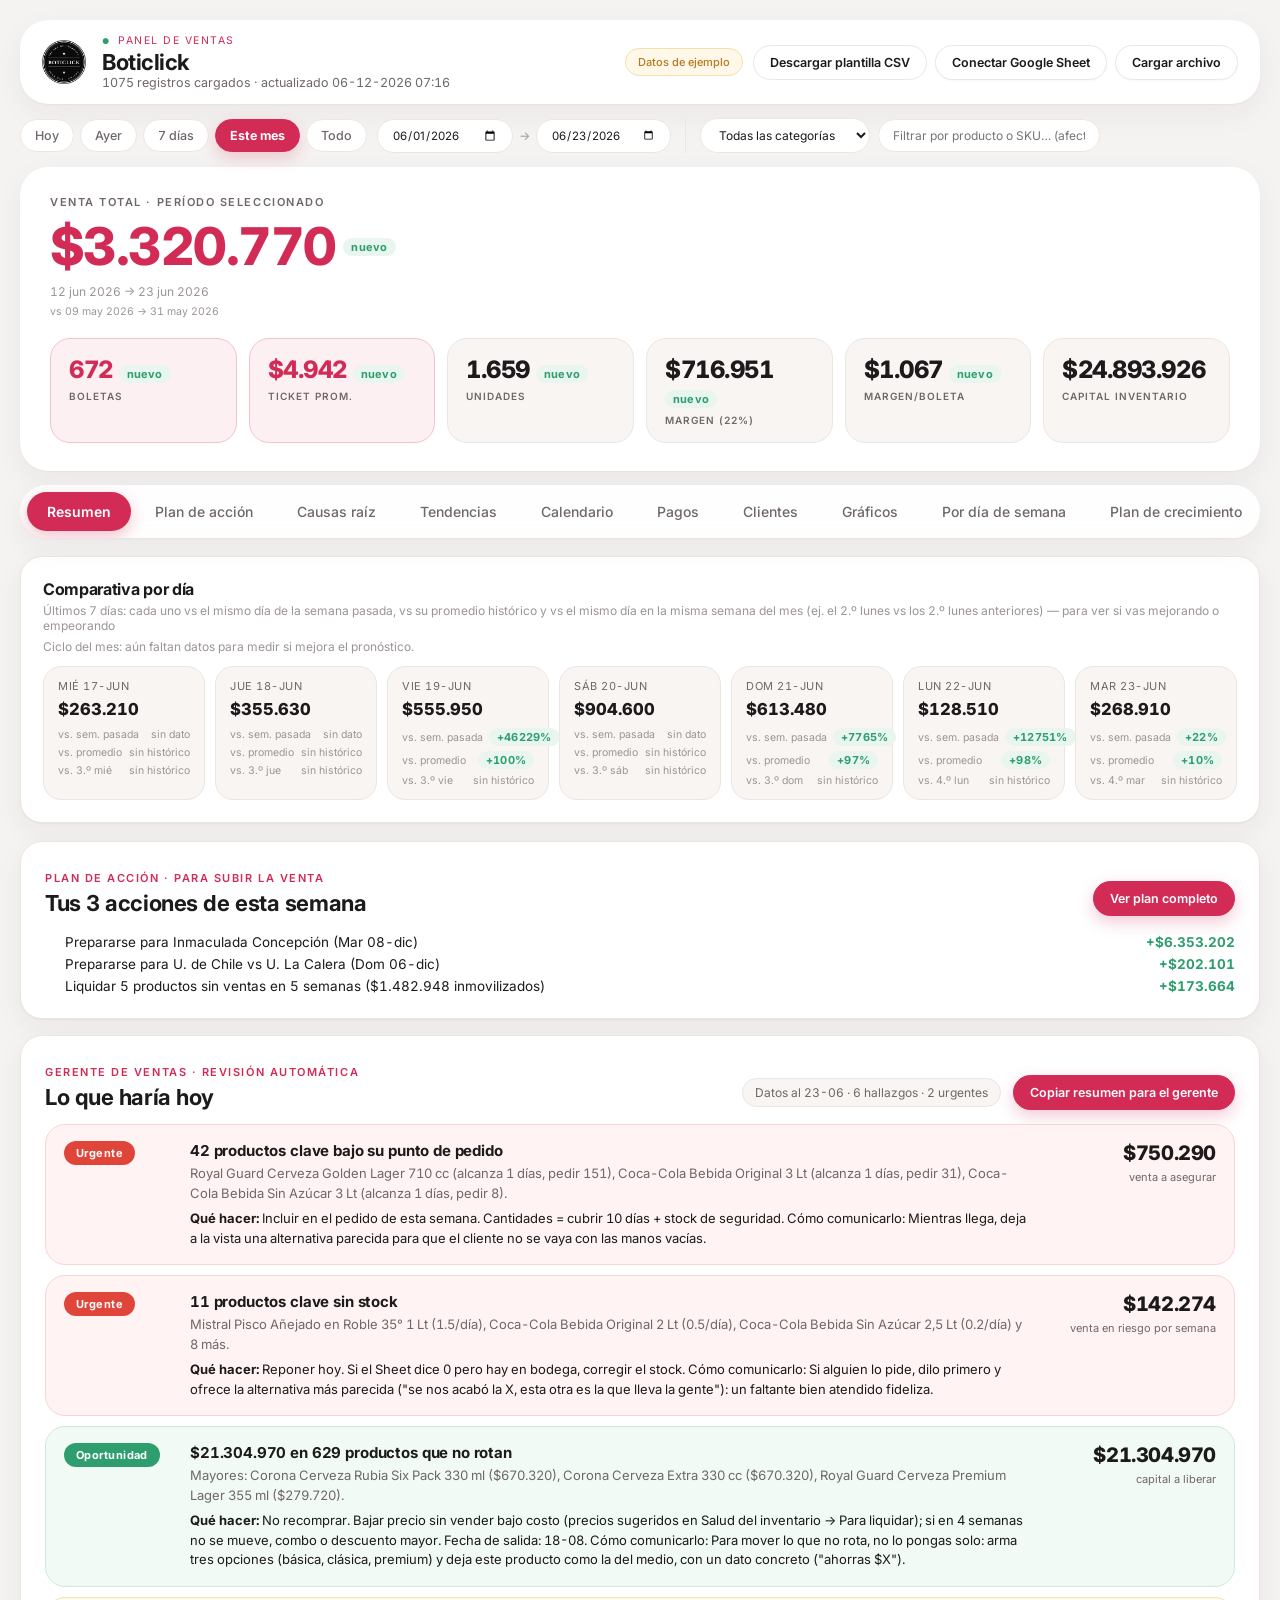
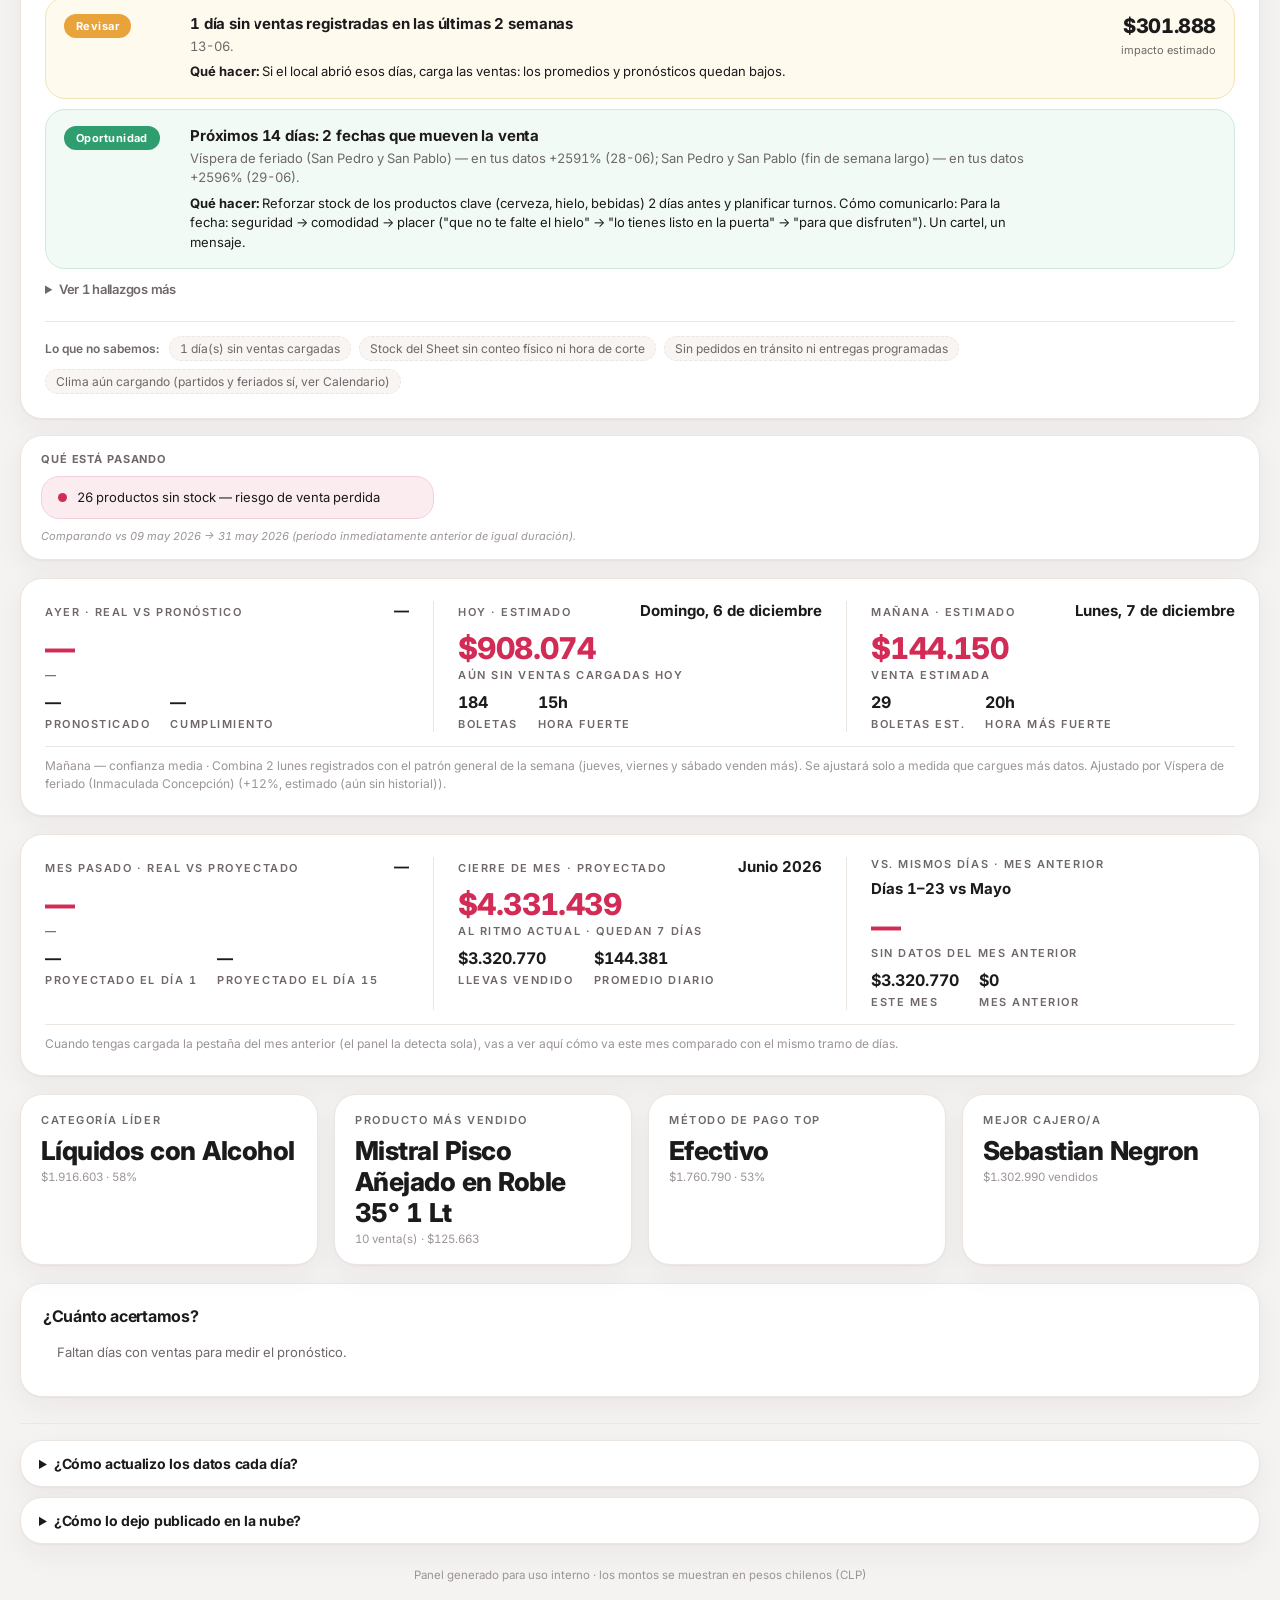
==== commit 8f58758b: "Add files via upload" ====
--- a/index.html
+++ b/index.html
@@ -973,6 +973,30 @@
 .gv-box{background:var(--surface);border-radius:18px;max-width:860px;width:100%;max-height:90vh;display:flex;flex-direction:column;padding:20px;box-shadow:var(--shadow);}
 .gv-box textarea{flex:1;min-height:340px;width:100%;font:12px/1.5 ui-monospace,Menlo,monospace;border:1px solid var(--border);border-radius:12px;padding:12px;background:var(--surface-2);color:var(--text);resize:vertical;}
 .gv-actions{display:flex;gap:10px;align-items:center;margin-top:12px;}
+.ent-svg{max-width:860px;margin:0 auto;}
+.ent-q{font-size:11px;fill:var(--muted);font-weight:600;font-family:var(--font-body);}
+.ent-lab{font-size:10px;fill:var(--text);font-family:var(--font-body);}
+.ent .products-table.rc-table,.aff .products-table.rc-table{min-width:0;}
+.ent td small,.aff td small{display:block;color:var(--muted-dim);font-size:11px;}
+.aff{margin-top:18px;}
+.aff-heat td{font-size:11px;text-align:center;}
+.aff-heat th small{display:block;font-weight:400;color:var(--muted-dim);font-size:10px;}
+.aff-diag{color:var(--muted-dim);}
+.aff-promo{background:rgba(209,43,86,.12);color:var(--gold);margin:0 0 0 6px;white-space:nowrap;}
+.aff-pc{box-shadow:inset 0 0 0 2px var(--gold);}
+.aff-pc-i{display:inline-block;width:10px;height:10px;border-radius:3px;box-shadow:inset 0 0 0 2px var(--gold);margin-right:4px;vertical-align:-1px;}
+.aff-heat-p th{font-size:10px;} .aff-heat-p td{font-size:10px;min-width:38px;}
+.ret-block{margin-top:22px;padding-top:14px;border-top:1px solid var(--border);}
+.ret .products-table.rc-table,.roles .products-table.rc-table{min-width:0;}
+.ret td small,.roles td small{display:block;color:var(--muted-dim);font-size:11px;}
+.ret-dot{display:inline-block;width:10px;height:10px;border-radius:50%;margin-right:6px;vertical-align:-1px;}
+.ret .aff-heat td small{display:block;font-size:9px;color:var(--muted);}
+.roles{margin-top:18px;}
+.roles-cfg{display:flex;gap:6px;align-items:center;flex-wrap:wrap;font-size:12px;}
+.roles-tips{display:grid;grid-template-columns:1fr 1fr;gap:10px;margin-top:12px;}
+.roles-tips>div{background:var(--surface-2);border-radius:12px;padding:10px 12px;font-size:13px;}
+.roles-tips small{display:block;color:var(--muted);margin-top:4px;line-height:1.45;}
+@media (max-width:860px){.roles-tips{grid-template-columns:1fr;}}
 </style>
 </head>
 <body>
@@ -1525,6 +1549,8 @@
     </div>
     <p class="card-sub" id="productsCount" style="margin-top:8px;margin-bottom:0;"></p>
   </div>
+  <div id="affBody"></div>
+  <div id="rolesBody"></div>
   </section>
 
   <section id="seccion-stock">
@@ -8031,8 +8057,8 @@
       D.anchors.map(a => '<tr><td><b>' + esc(shortN(a.name)) + '</b><small>' + esc(a.cat) + '</small></td><td class="r"><b>' + pct(a.shF*100, 0) + '</b></td><td class="r">' + (a.shN === null ? '—' : pct(a.shN*100, 0)) + '</td><td class="r">' + (a.idx === null ? '<span class="mp-na">pocos nuevos</span>' : (a.idx >= 1.3 ? '<span class="rc-tag rc-good" style="margin:0">' : '') + (Math.round(a.idx*10)/10).toLocaleString('es-CL') + '×' + (a.idx >= 1.3 ? '</span>' : '')) + '</td><td class="r ' + (a.cover !== null && a.cover < 7 ? 'neg' : '') + '">' + (a.st === null ? '—' : fmtNum(a.st) + (a.cover !== null ? '<small>~' + Math.round(a.cover) + ' días</small>' : '')) + '</td></tr>').join('') + '</tbody></table></div></div>' +
       '<div class="card-inner"><div class="rc-sub-h">Por categoría</div><div class="mp-list">' + D.catRows.map(x => '<div><span>' + esc(x.ct) + '</span><b>' + pct(x.f*100, 0) + ' · ' + pct(x.nu*100, 0) + '</b><small>de las compras de fieles · de nuevos</small></div>').join('') + '</div></div></div>';
   } else h += '<div class="rc-empty">Aún no hay suficientes compras de clientes frecuentes unidas a su boleta.</div>';
-  if (D.loyal.length) h += '<div class="rc-sub-h">Productos que hacen volver</div><p class="rc-foot" style="margin:0 0 6px">De los clientes nuevos que llevaron el producto en su primera compra, qué porcentaje volvió dentro de 30 días (promedio: ' + pct(D.r0*100, 0) + ' de ' + fmtNum(D.nFirst) + ' nuevos).</p><div class="table-wrap"><table class="products-table rc-table"><thead><tr><th>Producto</th><th class="r">Nuevos que lo llevaron</th><th class="r">Volvieron</th><th class="r">vs promedio</th></tr></thead><tbody>' +
-    D.loyal.map(l => '<tr><td><b>' + esc(shortN(l.name)) + '</b><small>' + esc(l.cat) + '</small></td><td class="r">' + l.n + '</td><td class="r"><b>' + pct(l.r*100, 0) + '</b></td><td class="r pos">+' + ((l.r - D.r0)*100).toFixed(0) + ' pp</td></tr>').join('') + '</tbody></table></div>';
+  h += root.BotiEntry ? root.BotiEntry.html() : '';
+  h += root.BotiRet ? root.BotiRet.html() : '';
   h += '</div>';
   h += clientsHtml(A, from, to, M);
   host.innerHTML = h;
@@ -10280,6 +10306,27 @@
     return s;
   });
 
+  t += sec('Lo que se lleva junto y qué primera compra hace volver', () => {
+    const L = [];
+    if (root.BotiAff){ const X = root.BotiAff.compute(); X.pairs.slice(0, 8).forEach(p => L.push('- Se llevan juntos: ' + p.a.name + ' + ' + p.b.name + ' (' + p.n + ' boletas, ' + n1(p.lift) + '× lo esperado; ' + Math.round(p.cAB*100) + '% de quienes llevan el 1.º llevan el 2.º)' + (p.same ? ' [misma categoría]' : '') + '.')); }
+    if (root.BotiEntry){ const E = root.BotiEntry.compute(); if (E && E.rows && E.rows.length){
+      const q = k => E.rows.filter(r => r.quad === k).slice(0, 5).map(r => r.name + ' (' + (r.lift >= 0 ? '+' : '') + Math.round(r.lift*100) + ' pp vs clientes parecidos, ' + r.n + ' clientes)').join('; ');
+      L.push('- Clientes nuevos: volvió el ' + Math.round(E.r0*100) + '% en el horizonte elegido. Correlación, no causa.');
+      if (q('iman')) L.push('- Imanes (entran con él y vuelven más): ' + q('iman') + '.');
+      if (q('joya')) L.push('- Joyas de nicho: ' + q('joya') + '.');
+      if (q('paso')) L.push('- De paso (vuelven menos): ' + q('paso') + '.'); } }
+    return L.join('\n');
+  });
+
+  t += sec('Roles de categoría y clientes en riesgo', () => {
+    const L = [];
+    if (root.BotiRoles){ const X = root.BotiRoles.compute(); if (X && X.rows.length){ const by = {}; X.rows.forEach(r => (by[r.role] = by[r.role] || []).push(r.c));
+      Object.entries(root.BotiRoles.ROLES).forEach(([k, r]) => { if (by[k]) L.push('- ' + r.l + ': ' + by[k].join(', ') + '.'); });
+      const cfg = root.BotiRoles.cfg(); L.push('- Con el súper cerrado (desde las ' + cfg.cierre + ':00 hasta las ' + cfg.apertura + ':00' + (cfg.domingo ? '' : ' y domingos') + ') se vende el ' + Math.round((X.closedShare || 0)*100) + '% de la venta.'); } }
+    if (root.BotiRet){ const R = root.BotiRet.risk(); if (R && R.atRisk){ L.push('- Clientes frecuentes con tarjeta: ' + R.freq + '; probablemente perdidos: ' + R.atRisk.length + ' (gastaron ' + fmtCLP(R.spendRisk) + '); alejándose: ' + R.fading.length + '. Lo que más compraban los perdidos: ' + (R.cats.join(', ') || '—') + '.'); } }
+    return L.join('\n');
+  });
+
   t += sec('Tendencias', () => {
     if (!root.BotiMkt) return '';
     const T = root.BotiMkt.trends(); if (!T) return '';
@@ -10375,6 +10422,635 @@
   const text = build(); modal(text); copy(text);
 });
 root.BotiGv = {build};
+})(typeof globalThis !== 'undefined' ? globalThis : this);
+
+/* ================================================================
+   PRODUCTO DE ENTRADA · qué primera compra se asocia con que el cliente vuelva
+   Reemplaza "Productos que hacen volver" (Clientes).
+   Para no confundir correlación con causa:
+   - solo cuenta la PRIMERA compra para explicar el retorno POSTERIOR (orden en el tiempo);
+   - cada producto se compara con clientes nuevos parecidos: mismo tamaño de primera compra
+     (cuartil de ticket) y mismo tipo de día (vie–dom vs lun–jue) → "lo esperado";
+   - los casos chicos se encogen hacia lo esperado (prior de 20 clientes) y se muestra el margen de error;
+   - solo clientes con al menos H días de historia después de su primera compra.
+   Fuentes: Lewis (2006) y Anderson & Simester (2004) sobre cómo la primera compra y las
+   promos de captación marcan el valor futuro del cliente.
+   ================================================================ */
+(function(root){
+'use strict';
+const $ = id => document.getElementById(id);
+const K = 20;                 /* fuerza del prior (clientes) */
+const wdOf = iso => isoToDate(iso).getDay();
+const pctS = (v, d) => v === null || v === undefined || !isFinite(v) ? '—' : (v*100).toFixed(d === undefined ? 0 : d).replace('.', ',') + '%';
+const ppS = v => { if (v === null || !isFinite(v)) return '—'; const r = Math.round(v*100); return (r > 0 ? '+' : r < 0 ? '−' : '') + Math.abs(r) + ' pp'; };
+const short = n => { const s = String(n || '').replace(/\b(Sin Marca|Genérico)\b/gi, '').replace(/\s{2,}/g, ' ').trim(); return s.length > 40 ? s.slice(0, 38) + '…' : s; };
+let Hsel = 60, viewSel = 'cat'; const memos = new Map();
+
+const QUAD = {
+  iman:  {l:'Imanes', c:'#2E8B57', d:'muchos clientes entran con él y vuelven más que clientes parecidos'},
+  joya:  {l:'Joyas de nicho', c:'#4A7FC1', d:'pocos entran con él, pero vuelven más que clientes parecidos'},
+  paso:  {l:'De paso', c:'#C0504D', d:'los clientes que entran con él vuelven menos que clientes parecidos'},
+  pup:   {l:'Pista: vuelven más', c:'#9CCFB0', d:'se separa con un margen más amplio (80%): pista, no conclusión'},
+  pdn:   {l:'Pista: vuelven menos', c:'#E3A9A7', d:'se separa con un margen más amplio (80%): pista, no conclusión'},
+  neutro:{l:'Sin señal', c:'#9A9A9A', d:'la diferencia cabe en el azar'},
+};
+
+function compute(hArg, vArg){
+  const H = hArg || Hsel, view = vArg || viewSel;
+  const MP = root.BotiMP; if (!MP || !MP.ready() || !root.BotiNew) return null;
+  const key = H + '|' + view + '|' + allRecords.length + '|' + MP.pays().length;
+  if (memos.has(key)) return memos.get(key);
+  const A = MP.analyze(), {B} = root.BotiNew.baskets();
+  let mpFirst = '', mpLast = '';
+  A.cl.forEach(c => c.days.forEach((v, d) => { if (!mpFirst || d < mpFirst) mpFirst = d; if (d > mpLast) mpLast = d; }));
+  if (!mpFirst) return null;
+  const warm = addDaysIso(mpFirst, 30), cut = addDaysIso(mpLast, -H);
+  /* primera compra (todas las boletas unidas del primer día) */
+  const first = new Map();
+  A.ok.forEach(p => {
+    if (p.estado !== 'aprobado' || !p.client || !p.bk) return;
+    const c = A.cl.get(p.client); if (!c || p.iso !== c.first || c.first < warm || c.first > cut) return;
+    const b = B.get(p.bk); if (!b || !b.items.size) return;
+    let f = first.get(c.id); if (!f){ f = {c, bs:[]}; first.set(c.id, f); } if (!f.bs.includes(b)) f.bs.push(b);
+  });
+  const C = [...first.values()].map(f => {
+    const keys = new Set(); f.bs.forEach(b => b.items.forEach(it => keys.add(view === 'prod' ? it.k : (it.cat || 'Sin categoría'))));
+    const names = new Map(); f.bs.forEach(b => b.items.forEach(it => { const k = view === 'prod' ? it.k : (it.cat || 'Sin categoría'); if (!names.has(k)) names.set(k, {name:view === 'prod' ? it.name : k, cat:it.cat}); }));
+    const lim = addDaysIso(f.c.first, H); let visits = 0, spend = 0;
+    f.c.days.forEach((v, d) => { if (d > f.c.first && d <= lim){ visits++; spend += v; } });
+    return {id:f.c.id, d:f.c.first, ticket:f.bs.reduce((s, b) => s + b.v, 0), keys, names, ret:visits > 0 ? 1 : 0, visits, spend, disc:f.bs.some(b => b.disc && b.disc.length), wk:[0,5,6].includes(wdOf(f.c.first)) ? 1 : 0};
+  });
+  const N = C.length; if (N < 30){ const o = {key, N, rows:[], r0:null, warm, cut}; memos.set(key, o); return o; }
+  /* estratos: cuartil de ticket × tipo de día */
+  const tk = C.map(x => x.ticket).sort((a,b) => a - b), q = p => tk[Math.min(tk.length - 1, Math.floor(p*tk.length))];
+  const qs = [q(0.25), q(0.5), q(0.75)];
+  C.forEach(x => { x.s = (x.ticket <= qs[0] ? 0 : x.ticket <= qs[1] ? 1 : x.ticket <= qs[2] ? 2 : 3)*2 + x.wk; });
+  const S = new Map(); C.forEach(x => { const o = S.get(x.s) || {n:0, r:0, v:0, g:0}; o.n++; o.r += x.ret; o.v += x.visits; o.g += x.spend; S.set(x.s, o); });
+  const r0 = C.reduce((s, x) => s + x.ret, 0)/N, v0 = C.reduce((s, x) => s + x.visits, 0)/N;
+  const P = new Map();
+  C.forEach(x => x.keys.forEach(k => { let o = P.get(k); if (!o){ o = {k, ...x.names.get(k), n:0, obs:0, exp:0, vis:0, vexp:0, spend:0, gexp:0, disc:0}; P.set(k, o); }
+    const st = S.get(x.s); o.n++; o.obs += x.ret; o.exp += st.r/st.n; o.vis += x.visits; o.vexp += st.v/st.n; o.spend += x.spend; o.gexp += st.g/st.n; if (x.disc) o.disc++; }));
+  const minN = view === 'prod' ? 5 : 10;
+  const rows = [...P.values()].filter(o => o.n >= minN).map(o => {
+    const e = o.exp/o.n, raw = o.obs/o.n, adj = (o.obs + K*e)/(o.n + K);
+    const se = Math.sqrt(Math.max(1e-6, adj*(1 - adj)/(o.n + K)));
+    const lift = adj - e, lo = lift - 1.96*se, hi = lift + 1.96*se, pen = o.n/N;
+    const visL = o.vexp ? (o.vis/o.vexp - 1) : null, spL = o.gexp ? (o.spend/o.gexp - 1) : null;
+    const lo80 = lift - 1.2816*se, hi80 = lift + 1.2816*se;
+    return {...o, e, raw, adj, lift, lo, hi, pen, visL, spL, sig:lo > 0 || hi < 0, sig80:lo80 > 0 || hi80 < 0};
+  });
+  const penCut = Math.max(0.03, median(rows.map(r => r.pen)));
+  rows.forEach(r => { r.quad = r.sig ? (r.lift < 0 ? 'paso' : r.pen >= penCut ? 'iman' : 'joya') : r.sig80 ? (r.lift > 0 ? 'pup' : 'pdn') : 'neutro'; });
+  rows.sort((a,b) => b.lift - a.lift);
+  const out = {key, N, rows, r0, v0, penCut, warm, cut, mpLast};
+  if (memos.size > 12) memos.clear(); memos.set(key, out);
+  return out;
+}
+function median(a){ if (!a.length) return 0; const s = [...a].sort((x,y) => x-y), m = s.length >> 1; return s.length % 2 ? s[m] : (s[m-1]+s[m])/2; }
+
+function scatter(X){
+  const R = X.rows; if (!R.length) return '';
+  const W = 720, Hh = 300, pl = 46, pr = 14, pt = 14, pb = 34, iw = W - pl - pr, ih = Hh - pt - pb;
+  const xmin = Math.log10(Math.max(0.002, Math.min(...R.map(r => r.pen)))), xmax = Math.log10(Math.max(...R.map(r => r.pen))*1.15);
+  const ymax = Math.max(0.05, ...R.map(r => Math.abs(r.lift)))*1.15;
+  const x = p => pl + (Math.log10(Math.max(0.002, p)) - xmin)/(xmax - xmin || 1)*iw, y = v => pt + (1 - (v + ymax)/(2*ymax))*ih;
+  let s = '<svg viewBox="0 0 ' + W + ' ' + Hh + '" class="mkx-svg ent-svg" role="img" aria-label="Matriz de producto de entrada">';
+  s += '<line x1="' + pl + '" x2="' + (W - pr) + '" y1="' + y(0) + '" y2="' + y(0) + '" stroke="var(--border)"/>';
+  s += '<line x1="' + x(X.penCut) + '" x2="' + x(X.penCut) + '" y1="' + pt + '" y2="' + (pt + ih) + '" stroke="var(--border)" stroke-dasharray="4 3"/>';
+  s += '<text x="' + (W - pr - 4) + '" y="' + (pt + 12) + '" text-anchor="end" class="ent-q">Imanes</text><text x="' + (pl + 4) + '" y="' + (pt + 12) + '" class="ent-q">Joyas de nicho</text><text x="' + (W - pr - 4) + '" y="' + (pt + ih - 6) + '" text-anchor="end" class="ent-q">De paso</text>';
+  [-ymax*0.8, -ymax*0.4, 0, ymax*0.4, ymax*0.8].forEach(v => { s += '<text x="' + (pl - 6) + '" y="' + (y(v) + 3).toFixed(1) + '" text-anchor="end" class="mkx-ax">' + ppS(v) + '</text>'; });
+  [0.005, 0.01, 0.02, 0.05, 0.1, 0.2, 0.5].filter(p => Math.log10(p) >= xmin && Math.log10(p) <= xmax).forEach(p => { s += '<text x="' + x(p).toFixed(1) + '" y="' + (Hh - 16) + '" text-anchor="middle" class="mkx-ax">' + pctS(p, p < 0.01 ? 1 : 0) + '</text>'; });
+  s += '<text x="' + (pl + iw/2) + '" y="' + (Hh - 2) + '" text-anchor="middle" class="mkx-ax">de cada 100 primeras compras, cuántas lo incluyen (escala log)</text>';
+  const lab = new Set([...R].filter(r => r.quad !== 'neutro' || Math.abs(r.lift) > 0.06).sort((a,b) => Math.abs(b.lift)*Math.sqrt(b.n) - Math.abs(a.lift)*Math.sqrt(a.n)).slice(0, 8).map(r => r.k));
+  R.forEach(r => { const cx = x(r.pen), cy = y(r.lift), rad = Math.max(3, Math.min(11, Math.sqrt(r.n)));
+    s += '<circle cx="' + cx.toFixed(1) + '" cy="' + cy.toFixed(1) + '" r="' + rad.toFixed(1) + '" fill="' + QUAD[r.quad].c + '" fill-opacity="' + (r.quad === 'neutro' ? .3 : r.quad === 'pup' || r.quad === 'pdn' ? .9 : .85) + '"><title>' + esc(r.name) + ' · ' + r.n + ' clientes · volvieron ' + pctS(r.raw) + ' (esperado ' + pctS(r.e) + ') · ajustado ' + ppS(r.lift) + '</title></circle>';
+    if (lab.has(r.k)) s += '<text x="' + (cx + rad + 3).toFixed(1) + '" y="' + (cy + 3).toFixed(1) + '" class="ent-lab">' + esc(short(r.name).slice(0, 26)) + '</text>'; });
+  return s + '</svg>';
+}
+function boxHtml(){
+  const X = compute();
+  const ctrl = '<div class="products-head" style="margin-top:4px"><div><div class="rc-sub-h" style="margin:0">Producto de entrada: ¿qué primera compra se asocia con que el cliente vuelva?</div></div>' +
+    '<div style="display:flex;gap:8px;flex-wrap:wrap"><div class="rc-win mkx-small" id="entH">' + [30, 60, 90].map(h => '<button data-enth="' + h + '" class="' + (h === Hsel ? 'on' : '') + '">' + h + ' días</button>').join('') + '</div>' +
+    '<div class="rc-win mkx-small" id="entV"><button data-entv="prod" class="' + (viewSel === 'prod' ? 'on' : '') + '">Productos</button><button data-entv="cat" class="' + (viewSel === 'cat' ? 'on' : '') + '">Categorías</button></div><button class="ghost" id="entDl">Descargar (Excel)</button></div></div>';
+  if (!X) return ctrl + '<div class="rc-empty">Se necesitan pagos con tarjeta unidos a sus boletas.</div>';
+  if (!X.rows.length) return ctrl + '<div class="rc-empty">Aún hay pocos clientes nuevos con ' + Hsel + ' días de historia después de su primera compra (' + X.N + '). Prueba con 30 días.</div>';
+  let h = ctrl + '<p class="rc-foot" style="margin:2px 0 8px">' + fmtNum(X.N) + ' clientes nuevos con su primera compra entre el ' + fmtDateLabel(X.warm) + ' y el ' + fmtDateLabel(X.cut) + ' (los que ya tuvieron ' + Hsel + ' días para volver). Volvió el <b>' + pctS(X.r0) + '</b> dentro de ' + Hsel + ' días. Cada producto se compara con clientes nuevos <b>parecidos</b>: misma franja de tamaño de primera compra y mismo tipo de día.</p>';
+  h += scatter(X) + '<div class="cal-legend" style="margin:2px 0 10px">' + Object.values(QUAD).map(q => '<span><i style="background:' + q.c + '"></i>' + q.l + '</span>').join('') + '<span>tamaño = clientes</span></div>';
+  const tbl = (arr, title, empty) => '<div><p class="rc-foot" style="margin:6px 0 4px"><b>' + title + '</b></p>' + (arr.length ? '<table class="products-table rc-table"><thead><tr><th>' + (viewSel === 'prod' ? 'Producto' : 'Categoría') + '</th><th class="r">Clientes</th><th class="r">Volvieron</th><th class="r">Esperado</th><th class="r">Diferencia ajustada</th><th class="r">Visitas después</th></tr></thead><tbody>' +
+    arr.map(r => '<tr><td><b>' + esc(short(r.name)) + '</b>' + (r.quad === 'pup' || r.quad === 'pdn' ? ' <span class="rc-tag" style="margin:0">pista</span>' : r.quad === 'neutro' ? ' <span class="mkx-dim">· sin señal</span>' : '') + (viewSel === 'prod' ? '<small>' + esc(r.cat || '') + '</small>' : '') + '</td><td class="r">' + r.n + '<small>' + pctS(r.pen, 1) + ' de los nuevos</small></td><td class="r">' + pctS(r.raw) + '</td><td class="r">' + pctS(r.e) + '</td>' +
+      '<td class="r ' + (r.lift > 0 ? 'pos' : 'neg') + '"><b>' + ppS(r.lift) + '</b><small>entre ' + ppS(r.lo) + ' y ' + ppS(r.hi) + '</small></td><td class="r">' + (r.visL === null ? '—' : (r.visL >= 0 ? '+' : '−') + Math.abs(Math.round(r.visL*100)) + '%') + '<small>vs parecidos</small></td></tr>').join('') + '</tbody></table>' : '<div class="rc-empty">' + empty + '</div>') + '</div>';
+  const im = X.rows.filter(r => r.quad === 'iman').slice(0, 10), jo = X.rows.filter(r => r.quad === 'joya').slice(0, 10), pa = X.rows.filter(r => r.quad === 'paso').sort((a,b) => a.lift - b.lift).slice(0, 10);
+  h += '<div class="mkx-two">' + tbl(im, '🧲 Imanes — ' + QUAD.iman.d, 'Ningún producto popular muestra una señal clara.') + tbl(jo, '💎 Joyas de nicho — ' + QUAD.joya.d, 'Sin joyas con señal clara.') + '</div>';
+  const up = X.rows.filter(r => r.lift > 0 && !['iman','joya'].includes(r.quad)).sort((a,b) => b.lift - a.lift).slice(0, 8), dn = X.rows.filter(r => r.lift < 0 && r.quad !== 'paso').sort((a,b) => a.lift - b.lift).slice(0, 8);
+  h += '<div class="mkx-two">' + tbl(up, '↑ Pistas y candidatos que vuelven más (sin confirmar)', 'Nada sube sobre lo esperado.') + tbl(dn, '↓ Pistas y candidatos que vuelven menos (sin confirmar)', 'Nada baja bajo lo esperado.') + '</div>';
+  h += '<div class="mkx-two">' + tbl(pa, '🚪 De paso — ' + QUAD.paso.d, 'Ningún producto muestra un retorno claramente menor.') +
+    '<div><p class="rc-foot" style="margin:6px 0 4px"><b>Cómo leerlo (correlación, no causa)</b></p><ul class="mkx-ins rc-foot">' +
+    '<li><b>Esperado</b> = cuántos habrían vuelto si fueran como los demás clientes nuevos con una primera compra del mismo tamaño y en el mismo tipo de día. Así no premia a un producto solo porque aparece en compras grandes.</li>' +
+    '<li><b>Diferencia ajustada</b> = volvieron − esperado, encogida hacia 0 cuando hay pocos clientes (equivale a sumar ' + K + ' clientes "promedio"). El rango es el margen de error del 95%: si cruza el 0, no hay señal clara. <b>Pista</b> = se separa con un margen del 80%: vale para decidir qué probar, no para concluir.</li>' +
+    '<li>Solo se mira la <b>primera</b> compra para explicar el retorno <b>posterior</b>.</li>' +
+    '<li>Que un producto sea imán <b>no prueba</b> que haga volver: puede atraer a gente del barrio que igual iba a volver. Para saberlo, pruébalo (más visible, en combo o en precio) en semanas alternas y compara.</li>' +
+    '<li>Lewis (2006) y Anderson y Simester (2004) muestran que cómo llega un cliente, y con qué descuento, marca su valor futuro: revisa si un "de paso" entra sobre todo con rebaja.</li></ul></div></div>';
+  return h;
+}
+function html(){ return '<div id="entryBox" class="ent">' + boxHtml() + '</div>'; }
+function rerender(){ const b = $('entryBox'); if (b) b.innerHTML = boxHtml(); }
+function exportCSV(){
+  const X = compute(); if (!X) return;
+  const rows = [['Tipo','Nombre','Categoría','Clientes nuevos','% de los nuevos','Volvieron %','Esperado %','Ajustado %','Diferencia ajustada pp','Mín. pp','Máx. pp','Visitas vs parecidos %','Gasto vs parecidos %','Con rebaja en la primera compra','Horizonte días']];
+  X.rows.forEach(r => rows.push([QUAD[r.quad].l, r.name, r.cat || '', r.n, Math.round(r.pen*1000)/10, Math.round(r.raw*100), Math.round(r.e*100), Math.round(r.adj*100), Math.round(r.lift*100), Math.round(r.lo*100), Math.round(r.hi*100), r.visL === null ? '' : Math.round(r.visL*100), r.spL === null ? '' : Math.round(r.spL*100), r.disc, Hsel]));
+  const txt = rows.map(r => r.map(v => { const s = String(v === null || v === undefined ? '' : v); return /[";\n]/.test(s) ? '"' + s.replace(/"/g, '""') + '"' : s; }).join(';')).join('\r\n');
+  const a = document.createElement('a'); a.href = URL.createObjectURL(new Blob(['﻿' + txt], {type:'text/csv;charset=utf-8'})); a.download = 'producto_de_entrada_' + Hsel + 'd.csv'; document.body.appendChild(a); a.click(); a.remove();
+}
+document.addEventListener('click', e => {
+  const h = e.target.closest('[data-enth]'); if (h){ Hsel = +h.dataset.enth; rerender(); return; }
+  const v = e.target.closest('[data-entv]'); if (v){ viewSel = v.dataset.entv; rerender(); return; }
+  if (e.target.closest('#entDl')) exportCSV();
+});
+root.BotiEntry = {html, compute, QUAD, setH:h => { Hsel = h; }, setView:v => { viewSel = v; }};
+})(typeof globalThis !== 'undefined' ? globalThis : this);
+
+/* ================================================================
+   AFINIDAD EN LA MISMA BOLETA (pestaña Productos)
+   Qué categorías y productos se llevan juntos MÁS de lo esperable por azar, y qué tríos
+   (ej. pisco + bebida + hielo) se repiten. Marca cuándo se vendieron con rebaja (promo).
+   - Rango propio: 30 días, 90 días o todo (no depende del rango de arriba).
+   - Todas las boletas (también efectivo), sin comisiones ni bolsas.
+   - Categorías: "lo esperado" se simula con boletas del MISMO tamaño (no castiga boletas chicas
+     ni la categoría dominante; idea de aleatorización: Gionis et al., 2007).
+   - Productos: lift (Agrawal y Srikant, 1994) con "lo esperado" según el tamaño de cada boleta:
+     E[A y B] = Σ k(k−1) · qA · qB, con q = parte de los espacios de boleta que ocupa cada producto.
+   - Rebaja: línea cobrada ≥5% (y $50) bajo el precio más cobrado de ese producto en su bloque de 4 semanas.
+   ================================================================ */
+(function(root){
+'use strict';
+const $ = id => document.getElementById(id);
+const noise = n => !n || /comisi[oó]n|recargo|bolsa/i.test(n) || (typeof isGenericProductName === 'function' && isGenericProductName(n) && !/hielo/i.test(n));
+const short = (n, m) => { m = m || 34; const s = String(n || '').replace(/\b(Sin Marca|Genérico)\b/gi, '').replace(/\s{2,}/g, ' ').trim(); return s.length > m ? s.slice(0, m - 2) + '…' : s; };
+const pctS = (v, d) => v === null || !isFinite(v) ? '—' : (v*100).toFixed(d === undefined ? 0 : d).replace('.', ',') + '%';
+const n1 = v => v === null || !isFinite(v) ? '—' : (v >= 100 ? Math.round(v).toString() : (Math.round(v*10)/10).toString().replace('.', ','));
+const dayIdx = iso => Math.round(isoToDate(iso).getTime()/86400000);
+const SEP = '\u0001';
+let win = '90', view = 'cat', catF = 'todas', memo = null, priceMemo = null;
+
+/* precio habitual por producto y bloque de 4 semanas (moda) */
+function usualPrice(){
+  const key = allRecords.length + '|' + (allRecords.length ? allRecords[allRecords.length-1].fecha : '');
+  if (priceMemo && priceMemo.key === key) return priceMemo.f;
+  const W = new Map(), G = new Map();
+  const bump = (m, k, p) => { let c = m.get(k); if (!c){ c = new Map(); m.set(k, c); } c.set(p, (c.get(p) || 0) + 1); };
+  allRecords.forEach(r => { if (!r.cantidad || !(r.venta > 0)) return; const p = Math.round(r.venta/r.cantidad/10)*10, k = productKey(r); bump(W, k + '|' + Math.floor(dayIdx(r.fecha)/28), p); bump(G, k, p); });
+  const mode = c => { let b = null, bn = 0, t = 0; c.forEach((n, p) => { t += n; if (n > bn || (n === bn && p > b)){ b = p; bn = n; } }); return {p:b, n:bn, t}; };
+  const f = (k, d) => { const w = W.get(k + '|' + Math.floor(dayIdx(d)/28)); if (w){ const m = mode(w); if (m.t >= 4 && m.n >= 2) return m.p; } const g = G.get(k); return g ? mode(g).p : null; };
+  priceMemo = {key, f};
+  return f;
+}
+function range(){
+  const last = allRecords.reduce((m, r) => r.fecha > m ? r.fecha : m, '');
+  if (win === 'todo' || !last) return {from:'', to:''};
+  return {from:addDaysIso(last, -(+win - 1)), to:last};
+}
+function compute(){
+  const R = range(), key = win + '|' + catF + '|' + allRecords.length + '|' + (allRecords.length ? allRecords[allRecords.length-1].fecha : '');
+  if (memo && memo.key === key) return memo;
+  const usual = usualPrice();
+  const B = new Map();
+  allRecords.forEach(r => {
+    if (!r.nVenta || (R.from && r.fecha < R.from) || noise(r.producto)) return;
+    const k = r.fecha + '|' + r.nVenta; let b = B.get(k); if (!b){ b = {d:r.fecha, p:new Map(), c:new Set()}; B.set(k, b); }
+    const pk = productKey(r); let it = b.p.get(pk); if (!it){ it = {k:pk, name:r.producto, cat:r.categoria || 'Sin categoría', u:0, v:0}; b.p.set(pk, it); }
+    it.u += r.cantidad; it.v += r.venta; b.c.add(r.categoria || 'Sin categoría');
+  });
+  B.forEach(b => b.p.forEach(it => { const us = usual(it.k, b.d), up = it.u ? it.v/it.u : null; it.off = up && us && up <= us*0.95 && us - up >= 50 ? 1 - up/us : 0; }));
+  const N = B.size;
+  const cnt1 = new Map(), all1 = new Map(), cnt2 = new Map(), pc1 = new Map(), pc2 = new Map(), pc3 = new Map(), meta = new Map(), promo2 = new Map(), promo3 = new Map();
+  let multi = 0, Nc = 0, Np = 0, N3 = 0, Sp = 0, Kp = 0, K3 = 0; const sizes = [];
+  B.forEach(b => {
+    const cs = [...b.c].sort(); cs.forEach(c => all1.set(c, (all1.get(c) || 0) + 1));
+    if (cs.length > 1){ Nc++; sizes.push(cs.length); cs.forEach(c => cnt1.set(c, (cnt1.get(c) || 0) + 1)); }
+    for (let i = 0; i < cs.length; i++) for (let j = i+1; j < cs.length; j++){ const k = cs[i] + SEP + cs[j]; cnt2.set(k, (cnt2.get(k) || 0) + 1); }
+    const ps = [...b.p.keys()].sort();
+    ps.forEach(p => { if (!meta.has(p)) meta.set(p, b.p.get(p)); });
+    if (ps.length > 1) multi++;
+    if (ps.length < 2 || ps.length > 12) return;
+    Np++; if (ps.length >= 3) N3++; Sp += ps.length; Kp += ps.length*(ps.length - 1); K3 += ps.length*(ps.length - 1)*(ps.length - 2);
+    ps.forEach(p => pc1.set(p, (pc1.get(p) || 0) + 1));
+    const off = p => b.p.get(p).off;
+    for (let i = 0; i < ps.length; i++) for (let j = i+1; j < ps.length; j++){
+      const k = ps[i] + SEP + ps[j]; pc2.set(k, (pc2.get(k) || 0) + 1);
+      if (off(ps[i]) && off(ps[j])){ const o = promo2.get(k) || {n:0, s:0}; o.n++; o.s += (off(ps[i]) + off(ps[j]))/2; promo2.set(k, o); }
+      for (let l = j+1; l < ps.length; l++){
+        const k3 = k + SEP + ps[l]; pc3.set(k3, (pc3.get(k3) || 0) + 1);
+        if (off(ps[i]) && off(ps[j]) && off(ps[l])){ const o = promo3.get(k3) || {n:0, s:0}; o.n++; o.s += (off(ps[i]) + off(ps[j]) + off(ps[l]))/3; promo3.set(k3, o); }
+      }
+    }
+  });
+  /* categorías */
+  const cats = [...all1.entries()].sort((a,b) => b[1] - a[1]).filter(x => (cnt1.get(x[0]) || 0) >= 10).slice(0, 12).map(x => x[0]);
+  const E = nullPairs(cnt1, sizes);
+  const cellC = (a, b) => { const k = a < b ? a + SEP + b : b + SEP + a, n = cnt2.get(k) || 0, e = E.get(k) || 0; return {n, lift:e > 0.5 ? n/e : null, conf:n/all1.get(a)}; };
+  /* productos */
+  const p2 = (a, b) => pc2.get(a < b ? a + SEP + b : b + SEP + a) || 0;
+  const liftP = (a, b) => { const k = a < b ? a + SEP + b : b + SEP + a, n = pc2.get(k) || 0, na = pc1.get(a) || 0, nb = pc1.get(b) || 0; return {n, lift:na && nb ? n/((na/Sp)*(nb/Sp)*Kp) : null, conf:na ? n/na : null, promo:promo2.get(k) || null}; };
+  const minPair = Math.max(6, Math.round(Np*0.003));
+  const pairs = [];
+  pc2.forEach((n, k) => { if (n < minPair) return; const [a, b] = k.split(SEP), L = liftP(a, b); if (L.lift < 1.2) return;
+    const A = meta.get(a), Bm = meta.get(b); pairs.push({a:A, b:Bm, n, lift:L.lift, cAB:n/pc1.get(a), cBA:n/pc1.get(b), same:A.cat === Bm.cat, promo:promo2.get(k) || null}); });
+  pairs.sort((x, y) => y.n*Math.log(y.lift) - x.n*Math.log(x.lift));
+  /* tríos (≥3 boletas). "¿Suma el 3.º?": P(tercero | los otros dos) / P(tercero | el más asociado de los dos), el menor de los 3 órdenes */
+  const triples = [];
+  pc3.forEach((n, k) => { if (n < 3) return; const [a, b, c] = k.split(SEP), na = pc1.get(a), nb = pc1.get(b), nc = pc1.get(c);
+    const lift = n/((na/Sp)*(nb/Sp)*(nc/Sp)*K3);
+    const add = (x, y, z, nz) => { const pxy = p2(x, y); if (!pxy) return Infinity; const pz_xy = n/pxy, pz_x = Math.max(p2(x, z)/pc1.get(x), p2(y, z)/pc1.get(y), nz/Np); return pz_x ? pz_xy/pz_x : Infinity; };
+    const extra = Math.min(add(a, b, c, nc), add(a, c, b, nb), add(b, c, a, na));
+    triples.push({it:[a, b, c].map(x => meta.get(x)), n, lift, extra, promo:promo3.get(k) || null}); });
+  triples.sort((x, y) => (y.promo ? y.promo.n : 0) - (x.promo ? x.promo.n : 0) || y.n - x.n || y.lift - x.lift);
+  /* productos para el mapa: los que más aparecen en boletas de más de un producto (filtro de categoría) */
+  const topP = [...pc1.entries()].filter(([p]) => catF === 'todas' || meta.get(p).cat === catF).sort((a,b) => b[1] - a[1]).slice(0, 15).map(x => x[0]);
+  const catList = [...new Set([...pc1.keys()].map(p => meta.get(p).cat))].sort((a,b) => a.localeCompare(b, 'es'));
+  memo = {key, R, N, Nc, Np, N3, multi, cats, cellC, cnt1:all1, pairs, triples:triples.slice(0, 25), minPair, topP, liftP, meta, pc1, catList};
+  return memo;
+}
+function nullPairs(cnt1, sizes){
+  const all = [...cnt1.keys()], tgt = all.map(c => cnt1.get(c));
+  let w = tgt.slice();
+  let seed = 7; const rnd = () => (seed = (seed*16807) % 2147483647)/2147483647;
+  const M = sizes.length > 3000 ? 40 : sizes.length > 1000 ? 80 : 160;
+  const run = (reps, pairs) => {
+    const got = new Array(all.length).fill(0);
+    for (let r = 0; r < reps; r++) sizes.forEach(k => {
+      const pick = []; let tot = w.reduce((s, x) => s + x, 0); const used = new Set();
+      for (let j = 0; j < Math.min(k, all.length); j++){
+        let u = rnd()*tot, i = 0; for (; i < w.length; i++){ if (used.has(i)) continue; u -= w[i]; if (u <= 0) break; } if (i >= w.length) i = w.findIndex((x, ii) => !used.has(ii));
+        used.add(i); pick.push(i); tot -= w[i]; got[i]++;
+      }
+      if (pairs) for (let a = 0; a < pick.length; a++) for (let b = a+1; b < pick.length; b++){ const x = all[pick[a]], y = all[pick[b]]; const key = x < y ? x + SEP + y : y + SEP + x; pairs.set(key, (pairs.get(key) || 0) + 1/reps); }
+    });
+    return got.map(g => g/reps);
+  };
+  for (let it = 0; it < 4; it++){ const got = run(Math.max(5, M >> 2), null); w = w.map((x, i) => got[i] > 0 ? x*tgt[i]/got[i] : x); }
+  const pairs = new Map(); run(M, pairs);
+  return pairs;
+}
+const col = l => { if (l === null) return 'transparent'; const v = Math.max(-1, Math.min(1, Math.log2(l)/1.5)); return v >= 0 ? 'rgba(46,139,87,' + (0.08 + v*0.72).toFixed(2) + ')' : 'rgba(192,80,77,' + (0.08 - v*0.62).toFixed(2) + ')'; };
+const promoTag = p => p && p.n ? ' <span class="rc-tag aff-promo" title="' + p.n + ' de esas boletas con todos los productos rebajados">en promo (−' + Math.round(p.s/p.n*100) + '%) · ' + p.n + ' bol.</span>' : '';
+function heatCats(X){
+  const cs = X.cats; if (cs.length < 3) return '<div class="rc-empty">Pocas categorías con boletas de más de una categoría en este rango.</div>';
+  return '<div class="col-heat-wrap"><table class="col-heat aff-heat"><thead><tr><th></th>' + cs.map(c => '<th title="' + esc(c) + '">' + esc(c.length > 12 ? c.slice(0, 11) + '…' : c) + '</th>').join('') + '</tr></thead><tbody>' +
+    cs.map(a => '<tr><th title="' + esc(a) + '">' + esc(a) + '<small>' + pctS(X.cnt1.get(a)/X.N) + ' de las boletas</small></th>' + cs.map(b => {
+      if (a === b) return '<td class="aff-diag">—</td>';
+      const c = X.cellC(a, b), ok = c.n >= 10;
+      return '<td style="background:' + (ok ? col(c.lift) : 'transparent') + '" title="' + esc(a + ' + ' + b) + ': ' + c.n + ' boletas juntas · ' + n1(c.lift) + '× lo esperado · ' + pctS(c.conf) + ' de las boletas con ' + esc(a) + ' llevan también ' + esc(b) + '">' + (ok ? n1(c.lift) + '×' : '·') + '</td>'; }).join('') + '</tr>').join('') + '</tbody></table></div>';
+}
+function heatProds(X){
+  const ps = X.topP; if (ps.length < 3) return '<div class="rc-empty">Pocos productos en boletas de más de un producto con este filtro.</div>';
+  return '<div class="col-heat-wrap"><table class="col-heat aff-heat aff-heat-p"><thead><tr><th></th>' + ps.map(p => '<th title="' + esc(X.meta.get(p).name) + '">' + esc(short(X.meta.get(p).name, 16)) + '</th>').join('') + '</tr></thead><tbody>' +
+    ps.map(a => '<tr><th title="' + esc(X.meta.get(a).name) + '">' + esc(short(X.meta.get(a).name, 30)) + '<small>' + X.pc1.get(a) + ' boletas con más productos</small></th>' + ps.map(b => {
+      if (a === b) return '<td class="aff-diag">—</td>';
+      const c = X.liftP(a, b), ok = c.n >= 5;
+      return '<td style="background:' + (ok ? col(c.lift) : 'transparent') + '" class="' + (ok && c.promo ? 'aff-pc' : '') + '" title="' + esc(X.meta.get(a).name + ' + ' + X.meta.get(b).name) + ': ' + c.n + ' boletas juntas · ' + n1(c.lift) + '× lo esperado · ' + pctS(c.conf) + ' de las boletas con el 1.º llevan el 2.º' + (c.promo ? ' · ' + c.promo.n + ' con ambos rebajados' : '') + '">' + (ok ? n1(c.lift) + '×' : '·') + '</td>'; }).join('') + '</tr>').join('') + '</tbody></table></div>';
+}
+function render(){
+  const host = $('affBody'); if (!host) return;
+  if (!allRecords.length){ host.innerHTML = ''; return; }
+  const X = compute();
+  const rangeTxt = X.R.from ? fmtDateLabel(X.R.from) + ' – ' + fmtDateLabel(X.R.to) : 'todo el historial';
+  let h = '<div class="card aff"><div class="products-head"><div><h3>¿Qué se lleva junto?</h3><p class="card-sub">Afinidad en la misma boleta · ' + rangeTxt + ' · ' + fmtNum(X.N) + ' boletas (también efectivo), ' + pctS(X.multi/Math.max(1, X.N)) + ' con más de un producto. Este bloque usa su propio rango, no el de arriba.</p></div>' +
+    '<div style="display:flex;gap:8px;flex-wrap:wrap;align-items:center"><div class="rc-win mkx-small" id="affWin">' + [['30', '30 días'], ['90', '90 días'], ['todo', 'Todo']].map(([k, l]) => '<button data-affw="' + k + '" class="' + (k === win ? 'on' : '') + '">' + l + '</button>').join('') + '</div>' +
+    '<div class="rc-win mkx-small" id="affView"><button data-affv="cat" class="' + (view === 'cat' ? 'on' : '') + '">Categorías</button><button data-affv="prod" class="' + (view === 'prod' ? 'on' : '') + '">Productos</button></div>' +
+    (view === 'prod' ? '<select id="affCat" class="input-sm"><option value="todas">Todas las categorías</option>' + X.catList.map(c => '<option' + (c === catF ? ' selected' : '') + '>' + esc(c) + '</option>').join('') + '</select>' : '') +
+    '<button class="ghost" id="affDl">Descargar (Excel)</button></div></div>';
+  h += view === 'cat'
+    ? '<h4 class="mkx-h4">Entre categorías <span class="mkx-dim">· veces más que lo esperado por azar</span></h4>' + heatCats(X) + '<div class="cal-legend" style="margin:4px 0 12px"><span><i style="background:rgba(46,139,87,.7)"></i>Más de lo esperado</span><span><i style="background:rgba(192,80,77,.6)"></i>Menos de lo esperado</span><span>· = menos de 10 boletas juntas</span></div>'
+    : '<h4 class="mkx-h4">Entre productos <span class="mkx-dim">· los 15 que más aparecen en boletas de más de un producto' + (catF === 'todas' ? '' : ' (' + esc(catF) + ')') + '</span></h4>' + heatProds(X) + '<div class="cal-legend" style="margin:4px 0 12px"><span><i style="background:rgba(46,139,87,.7)"></i>Más de lo esperado</span><span><i style="background:rgba(192,80,77,.6)"></i>Menos de lo esperado</span><span><i class="aff-pc-i"></i>Con boletas en promo</span><span>· = menos de 5 boletas juntas</span></div>';
+  const T = X.triples;
+  h += '<h4 class="mkx-h4">Combinaciones de 3 <span class="mkx-dim">· al menos 3 boletas · ' + fmtNum(X.N3) + ' boletas con 3 o más productos</span></h4>' +
+    (T.length ? '<div class="table-wrap" style="max-height:420px"><table class="products-table rc-table"><thead><tr><th>Trío</th><th class="r">Boletas</th><th class="r">Afinidad</th><th class="r">¿Suma el 3.º?</th></tr></thead><tbody>' +
+      T.slice(0, 15).map(t => '<tr><td>' + t.it.map(i => '<b>' + esc(short(i.name, 30)) + '</b>').join(' + ') + promoTag(t.promo) + '<small>' + esc([...new Set(t.it.map(i => i.cat))].join(' + ')) + '</small></td><td class="r">' + t.n + (t.n < 8 ? '<small>pocos casos</small>' : '') + '</td><td class="r"><b>' + n1(t.lift) + '×</b></td><td class="r">' + (!isFinite(t.extra) ? '—' : t.extra >= 1.5 ? '<span class="pos">sí, ' + n1(t.extra) + '×</span>' : t.extra >= 1.1 ? 'algo, ' + n1(t.extra) + '×' : '<span class="mkx-dim">no: lo explican sus parejas</span>') + '</td></tr>').join('') + '</tbody></table></div>'
+      : '<div class="rc-empty">Ningún trío se repite 3 o más veces en este rango.</div>');
+  const P = X.pairs.slice(0, 20);
+  h += '<h4 class="mkx-h4">Parejas de productos <span class="mkx-dim">· al menos ' + X.minPair + ' boletas y 1,2× lo esperado</span></h4>' +
+    (P.length ? '<div class="table-wrap" style="max-height:520px"><table class="products-table rc-table"><thead><tr><th>Combinación</th><th class="r">Boletas juntas</th><th class="r">Afinidad</th><th class="r">Si lleva el 1.º, lleva el 2.º</th><th class="r">Si lleva el 2.º, lleva el 1.º</th></tr></thead><tbody>' +
+      P.map(p => '<tr><td><b>' + esc(short(p.a.name)) + '</b> + <b>' + esc(short(p.b.name)) + '</b>' + promoTag(p.promo) + (p.same ? '<small>misma categoría: pueden ser alternativas o surtido, no necesariamente complemento</small>' : '<small>' + esc(p.a.cat) + ' + ' + esc(p.b.cat) + '</small>') + '</td><td class="r">' + p.n + '</td><td class="r"><b>' + n1(p.lift) + '×</b></td><td class="r">' + pctS(p.cAB) + '</td><td class="r">' + pctS(p.cBA) + '</td></tr>').join('') + '</tbody></table></div>'
+      : '<div class="rc-empty">Ninguna pareja de productos supera el mínimo en este rango.</div>');
+  h += '<p class="rc-foot"><b>Cómo leerlo:</b> afinidad 2× = se llevan juntos el doble de lo que pasaría por azar. Categorías: el azar se simula con boletas de la misma cantidad de categorías que las reales (' + fmtNum(X.Nc) + ' boletas con 2 o más), para no castigar que las boletas sean chicas ni que una categoría domine. Productos: lo esperado considera cuántos productos trae cada una de las ' + fmtNum(X.Np) + ' boletas de más de un producto. ' +
+    '"¿Suma el 3.º?" dice si el trío aparece más de lo que explican sus parejas; si no, el tercero viene "de arrastre". <b>En promo</b> = boletas donde todos esos productos se cobraron al menos 5% bajo su precio habitual de esas semanas. Es asociación, no causa: para saber si un combo sube la venta, pruébalo en días alternos y compara. Base: Agrawal y Srikant (1994); Manchanda, Ansari y Gupta (1999).</p></div>';
+  host.innerHTML = h;
+}
+function exportCSV(){
+  const X = compute(), rows = [['Tipo','Producto 1','Producto 2','Producto 3','Boletas juntas','Afinidad','% del 1.º que lleva el 2.º','% del 2.º que lleva el 1.º','Boletas en promo','Rebaja promedio %']];
+  X.triples.forEach(t => rows.push(['Trío', t.it[0].name, t.it[1].name, t.it[2].name, t.n, Math.round(t.lift*100)/100, '', '', t.promo ? t.promo.n : 0, t.promo ? Math.round(t.promo.s/t.promo.n*100) : '']));
+  X.pairs.forEach(p => rows.push(['Pareja', p.a.name, p.b.name, '', p.n, Math.round(p.lift*100)/100, Math.round(p.cAB*100), Math.round(p.cBA*100), p.promo ? p.promo.n : 0, p.promo ? Math.round(p.promo.s/p.promo.n*100) : '']));
+  rows.push([]); rows.push(['Categoría A','Categoría B','','','Boletas juntas','Afinidad']);
+  X.cats.forEach((a, i) => X.cats.slice(i+1).forEach(b => { const c = X.cellC(a, b); rows.push([a, b, '', '', c.n, c.lift === null ? '' : Math.round(c.lift*100)/100]); }));
+  const txt = rows.map(r => r.map(v => { const s = String(v === null || v === undefined ? '' : v); return /[";\n]/.test(s) ? '"' + s.replace(/"/g, '""') + '"' : s; }).join(';')).join('\r\n');
+  const a = document.createElement('a'); a.href = URL.createObjectURL(new Blob(['﻿' + txt], {type:'text/csv;charset=utf-8'})); a.download = 'afinidad_boletas_' + win + '.csv'; document.body.appendChild(a); a.click(); a.remove();
+}
+document.addEventListener('click', e => {
+  const w = e.target.closest('[data-affw]'); if (w){ win = w.dataset.affw; memo = null; render(); return; }
+  const v = e.target.closest('[data-affv]'); if (v){ view = v.dataset.affv; render(); return; }
+  if (e.target.closest('#affDl')) exportCSV();
+});
+document.addEventListener('change', e => { if (e.target && e.target.id === 'affCat'){ catF = e.target.value; memo = null; render(); } });
+root.BotiAff = {compute, render};
+if (typeof renderAll === 'function'){ const prev = renderAll; renderAll = function(){ prev.apply(this, arguments); try { render(); } catch(e){ console.error('Afinidad:', e); } }; }
+})(typeof globalThis !== 'undefined' ? globalThis : this);
+
+/* ================================================================
+   CLIENTES · ETAPA 2
+   1) Curvas de retorno (Kaplan-Meier): % de clientes nuevos que ya volvió a los N días, por grupo
+      de primera compra. Considera "censura": quien entró hace poco aún no tuvo tiempo de volver.
+   2) Hábitos del cliente frecuente: qué categorías compra la MISMA gente en distintas visitas,
+      contra lo que predice la ley de duplicación de compra (Ehrenberg; Tanusondjaja et al., 2016).
+   3) Clientes en riesgo: modelo BG/NBD (Fader, Hardie y Lee, 2005) ajustado a tus clientes con
+      tarjeta; probabilidad de que un cliente frecuente siga activo. Sin datos de tarjeta en pantalla.
+   ================================================================ */
+(function(root){
+'use strict';
+const $ = id => document.getElementById(id);
+const mean = a => a.length ? a.reduce((x,y) => x+y, 0)/a.length : null;
+const wdOf = iso => isoToDate(iso).getDay();
+const pctS = (v, d) => v === null || v === undefined || !isFinite(v) ? '—' : (v*100).toFixed(d === undefined ? 0 : d).replace('.', ',') + '%';
+const dd = (a, b) => Math.round((isoToDate(b) - isoToDate(a))/86400000);
+const noise = n => !n || /comisi[oó]n|recargo|bolsa/i.test(n);
+const COLORS = ['#C93A5E', '#2E8B57', '#4A7FC1', '#D9822B', '#7A5BA8', '#8A8A8A'];
+let grp = 'todos', memo = null;
+
+/* ---------- base: clientes, visitas y boletas unidas ---------- */
+function base(){
+  const MP = root.BotiMP; if (!MP || !MP.ready()) return null;
+  const key = allRecords.length + '|' + MP.pays().length;
+  if (memo && memo.key === key) return memo;
+  const A = MP.analyze();
+  const BK = new Map();
+  allRecords.forEach(r => { if (!r.nVenta || noise(r.producto)) return; const k = r.fecha + '|' + r.nVenta; let b = BK.get(k); if (!b){ b = {cats:new Set(), prods:new Map(), h:r.hora ? parseInt(r.hora, 10) : null}; BK.set(k, b); } b.cats.add(r.categoria || 'Sin categoría'); b.prods.set(r.producto, (b.prods.get(r.producto) || 0) + r.cantidad); });
+  const disc = new Set(); if (root.BotiNew){ try { root.BotiNew.baskets().B.forEach((b, k) => { if (b.disc && b.disc.length) disc.add(k); }); } catch(e){} }
+  let mpFirst = '', mpLast = '';
+  A.cl.forEach(c => c.days.forEach((v, d) => { if (!mpFirst || d < mpFirst) mpFirst = d; if (d > mpLast) mpLast = d; }));
+  const bks = new Map();   /* cliente → [{d, bk}] */
+  A.ok.forEach(p => { if (p.estado !== 'aprobado' || !p.client || !p.bk || !BK.has(p.bk)) return; let a = bks.get(p.client); if (!a){ a = []; bks.set(p.client, a); } a.push({d:p.iso, bk:p.bk}); });
+  memo = {key, A, BK, disc, bks, mpFirst, mpLast, warm:mpFirst ? addDaysIso(mpFirst, 30) : ''};
+  return memo;
+}
+
+/* ---------- 1. curvas de retorno ---------- */
+function km(items, maxT){
+  /* items: {t (días hasta volver o hasta censura), ev (1 volvió, 0 censurado)} */
+  const S = []; let s = 1; const n0 = items.length;
+  const byT = new Map(); items.forEach(x => { const o = byT.get(x.t) || {e:0, c:0}; if (x.ev) o.e++; else o.c++; byT.set(x.t, o); });
+  let atRisk = n0;
+  for (let t = 0; t <= maxT; t++){ const o = byT.get(t); if (o){ if (atRisk > 0 && o.e) s *= 1 - o.e/atRisk; atRisk -= o.e + o.c; } S.push(1 - s); }
+  return {cum:S, n:n0, med:(() => { const i = S.findIndex(v => v >= 0.5); return i < 0 ? null : i; })()};
+}
+function curves(){
+  const B = base(); if (!B) return null;
+  const maxT = Math.max(30, Math.min(120, dd(B.warm || B.mpFirst, B.mpLast)));
+  const rows = [];
+  B.A.cl.forEach(c => {
+    if (!c.first || c.first < B.warm) return;
+    const ds = [...c.days.keys()].sort(), nxt = ds.find(d => d > c.first);
+    const t = nxt ? dd(c.first, nxt) : dd(c.first, B.mpLast);
+    const fb = (B.bks.get(c.id) || []).filter(x => x.d === c.first).map(x => x.bk);
+    const cats = new Set(); let h = null, dsc = false; fb.forEach(k => { const b = B.BK.get(k); b.cats.forEach(x => cats.add(x)); if (h === null) h = b.h; if (B.disc.has(k)) dsc = true; });
+    rows.push({t:Math.min(t, maxT + 1), ev:nxt && t <= maxT ? 1 : 0, cats, linked:fb.length > 0, h, dsc, wk:[0,5,6].includes(wdOf(c.first))});
+  });
+  const groups = [];
+  const add = (l, arr) => { if (arr.length >= 15) groups.push({l, ...km(arr, maxT)}); };
+  if (grp === 'todos') add('Todos los clientes nuevos', rows);
+  else if (grp === 'cat'){
+    const cnt = new Map(); rows.forEach(r => r.cats.forEach(c => cnt.set(c, (cnt.get(c) || 0) + 1)));
+    [...cnt.entries()].sort((a,b) => b[1] - a[1]).slice(0, 5).forEach(([c]) => add('Entró con ' + c, rows.filter(r => r.cats.has(c))));
+  } else if (grp === 'promo'){ add('Primera compra con rebaja', rows.filter(r => r.linked && r.dsc)); add('Primera compra sin rebaja', rows.filter(r => r.linked && !r.dsc)); }
+  else if (grp === 'dia'){ add('Entró vie–dom', rows.filter(r => r.wk)); add('Entró lun–jue', rows.filter(r => !r.wk)); }
+  else if (grp === 'hora'){ [[0, 16, 'antes de 17 h'], [17, 19, '17 a 20 h'], [20, 23, '20 h o más']].forEach(([a, z, l]) => add('Entró ' + l, rows.filter(r => r.h !== null && r.h >= a && r.h <= z))); }
+  return {groups, maxT, n:rows.length, linked:rows.filter(r => r.linked).length};
+}
+function curvesHtml(){
+  const C = curves(); if (!C) return '';
+  const G = C.groups, W = 720, H = 220, pl = 40, pr = 12, pt = 10, pb = 28, iw = W - pl - pr, ih = H - pt - pb;
+  const ymax = Math.min(1, Math.max(0.2, ...G.map(g => g.cum[g.cum.length - 1] || 0))*1.1);
+  const x = t => pl + t/C.maxT*iw, y = v => pt + (1 - v/ymax)*ih;
+  let s = '<svg viewBox="0 0 ' + W + ' ' + H + '" class="mkx-svg ent-svg" role="img" aria-label="Curvas de retorno">';
+  [0.25, 0.5, 0.75, 1].map(f => f*ymax).forEach(v => { s += '<line x1="' + pl + '" x2="' + (W - pr) + '" y1="' + y(v) + '" y2="' + y(v) + '" stroke="var(--border)"/><text x="' + (pl - 6) + '" y="' + (y(v) + 3) + '" text-anchor="end" class="mkx-ax">' + pctS(v) + '</text>'; });
+  [0, 7, 14, 30, 60, 90, 120].filter(t => t <= C.maxT).forEach(t => { s += '<text x="' + x(t) + '" y="' + (H - 10) + '" text-anchor="middle" class="mkx-ax">' + t + ' d</text>'; });
+  G.forEach((g, i) => { s += '<polyline points="' + g.cum.map((v, t) => x(t).toFixed(1) + ',' + y(v).toFixed(1)).join(' ') + '" fill="none" stroke="' + COLORS[i % COLORS.length] + '" stroke-width="2.2"/>'; });
+  s += '</svg>';
+  const at = (g, t) => t <= C.maxT ? pctS(g.cum[t]) : '—';
+  const tabs = [['todos', 'Todos'], ['cat', 'Por categoría de entrada'], ['promo', 'Con / sin rebaja'], ['dia', 'Día de entrada'], ['hora', 'Hora de entrada']];
+  let h = '<div class="ret-block"><div class="products-head"><div><div class="rc-sub-h" style="margin:0">¿Cuánto tardan en volver los clientes nuevos?</div><p class="rc-foot" style="margin:2px 0 0">Curva = % que ya volvió a los N días de su primera compra (' + fmtNum(C.n) + ' clientes nuevos). Quien entró hace poco cuenta solo por los días que lleva (método de Kaplan-Meier), así no se subestima el retorno.</p></div>' +
+    '<div class="rc-win mkx-small" id="retGrp">' + tabs.map(([k, l]) => '<button data-retg="' + k + '" class="' + (grp === k ? 'on' : '') + '">' + l + '</button>').join('') + '</div></div>';
+  if (!G.length) return h + '<div class="rc-empty">Pocos clientes en cada grupo para trazar curvas.</div></div>';
+  h += s + '<div class="cal-legend" style="margin:2px 0 8px">' + G.map((g, i) => '<span><i style="background:' + COLORS[i % COLORS.length] + '"></i>' + esc(g.l) + '</span>').join('') + '</div>';
+  h += '<table class="products-table rc-table"><thead><tr><th>Grupo</th><th class="r">Clientes</th><th class="r">A los 7 días</th><th class="r">14 días</th><th class="r">30 días</th><th class="r">60 días</th><th class="r">90 días</th><th class="r">La mitad volvió en</th></tr></thead><tbody>' +
+    G.map((g, i) => '<tr><td><i class="ret-dot" style="background:' + COLORS[i % COLORS.length] + '"></i><b>' + esc(g.l) + '</b></td><td class="r">' + fmtNum(g.n) + '</td><td class="r">' + at(g, 7) + '</td><td class="r">' + at(g, 14) + '</td><td class="r">' + at(g, 30) + '</td><td class="r">' + at(g, 60) + '</td><td class="r">' + at(g, 90) + '</td><td class="r">' + (g.med === null ? 'aún no' : g.med + ' días') + '</td></tr>').join('') + '</tbody></table>' +
+    (grp === 'promo' ? '<p class="rc-foot">Lewis (2006) encontró que los clientes captados con descuentos profundos valen menos a largo plazo; aquí puedes ver si eso pasa en tu local. Ojo: quien entra con rebaja puede ser distinto desde antes (por ejemplo, más sensible al precio).</p>' : '') +
+    (grp === 'cat' ? '<p class="rc-foot">Una curva más alta se asocia con más retorno, pero quien entra con una categoría puede ser distinto desde antes: es correlación. Para comparar parecidos con parecidos, usa la matriz "Producto de entrada".</p>' : '') + '</div>';
+  return h;
+}
+
+/* ---------- 2. hábitos: duplicación de compra entre categorías ---------- */
+function dup(){
+  const B = base(); if (!B) return null;
+  const cust = [];
+  B.bks.forEach((arr, id) => { const c = B.A.cl.get(id); if (!c || c.days.size < 3 || arr.length < 2) return; const cats = new Set(); arr.forEach(x => B.BK.get(x.bk).cats.forEach(k => cats.add(k))); cust.push(cats); });
+  const N = cust.length; if (N < 30) return {N, cats:[]};
+  const pen = new Map(); cust.forEach(s => s.forEach(c => pen.set(c, (pen.get(c) || 0) + 1)));
+  const cats = [...pen.entries()].filter(x => x[1] >= 8).sort((a,b) => b[1] - a[1]).slice(0, 10).map(x => x[0]);
+  const both = (a, b) => cust.filter(s => s.has(a) && s.has(b)).length;
+  /* % de compradores de A que también compran B; ley de duplicación: ≈ D · penetración(B) */
+  const M = new Map(); let sumR = 0, nR = 0;
+  cats.forEach(a => cats.forEach(b => { if (a === b) return; const d = both(a, b)/pen.get(a), bB = pen.get(b)/N; M.set(a + '|' + b, {d, bB}); sumR += d/bB; nR++; }));
+  const D = nR ? sumR/nR : 1;
+  return {N, cats, pen, M, D};
+}
+function dupHtml(){
+  const X = dup(); if (!X) return '';
+  let h = '<div class="ret-block"><div class="rc-sub-h">¿Qué categorías arman el hábito del cliente frecuente?</div>';
+  if (X.cats.length < 3) return h + '<div class="rc-empty">Aún hay pocos clientes frecuentes (3 o más visitas) con boletas unidas: ' + X.N + '.</div></div>';
+  h += '<p class="rc-foot" style="margin:2px 0 8px">' + fmtNum(X.N) + ' clientes frecuentes (3 o más visitas con tarjeta). Cada celda: de los que compran la categoría de la fila, qué % también compra la de la columna en alguna visita, y si es más o menos de lo que predice la <b>ley de duplicación de compra</b> (Ehrenberg): normalmente ese % depende solo de qué tan popular es la columna.</p>';
+  h += '<div class="col-heat-wrap"><table class="col-heat aff-heat"><thead><tr><th></th>' + X.cats.map(c => '<th title="' + esc(c) + '">' + esc(c.length > 12 ? c.slice(0, 11) + '…' : c) + '</th>').join('') + '</tr></thead><tbody>' +
+    X.cats.map(a => '<tr><th>' + esc(a) + '<small>' + pctS(X.pen.get(a)/X.N) + ' de los frecuentes</small></th>' + X.cats.map(b => {
+      if (a === b) return '<td class="aff-diag">—</td>';
+      const m = X.M.get(a + '|' + b), ratio = m.d/(X.D*m.bB), v = Math.max(-1, Math.min(1, Math.log2(ratio)/1));
+      const bg = v >= 0 ? 'rgba(46,139,87,' + (0.06 + v*0.7).toFixed(2) + ')' : 'rgba(192,80,77,' + (0.06 - v*0.6).toFixed(2) + ')';
+      return '<td style="background:' + bg + '" title="De quienes compran ' + esc(a) + ', ' + pctS(m.d) + ' también compra ' + esc(b) + ' (lo esperado por la ley: ' + pctS(X.D*m.bB) + ')">' + pctS(m.d) + '<small>' + (ratio >= 1 ? '+' : '−') + Math.abs(Math.round((ratio - 1)*100)) + '%</small></td>'; }).join('') + '</tr>').join('') +
+    '</tbody></table></div><p class="rc-foot">Verde = la misma gente compra ambas más de lo esperado: es un hábito conjunto (bueno para combos y recordatorios al club). Rojo = públicos distintos: una promo de una no le llega a quien compra la otra. Coeficiente de duplicación promedio: ' + (Math.round(X.D*100)/100).toString().replace('.', ',') + '. Base: Ehrenberg; Tanusondjaja, Nenycz-Thiel y Kennedy (2016).</p></div>';
+  return h;
+}
+
+/* ---------- 3. clientes en riesgo: BG/NBD ---------- */
+function lgamma(z){ const g = 7, c = [0.99999999999980993, 676.5203681218851, -1259.1392167224028, 771.32342877765313, -176.61502916214059, 12.507343278686905, -0.13857109526572012, 9.9843695780195716e-6, 1.5056327351493116e-7];
+  if (z < 0.5) return Math.log(Math.PI/Math.sin(Math.PI*z)) - lgamma(1 - z); z -= 1; let x = c[0]; for (let i = 1; i < g + 2; i++) x += c[i]/(z + i); const t = z + g + 0.5; return 0.5*Math.log(2*Math.PI) + (z + 0.5)*Math.log(t) - t + Math.log(x); }
+function bgnbdLL(p, D){
+  const [r, al, a, b] = p.map(Math.exp); let ll = 0;
+  for (const c of D){ const {x, tx, T} = c;
+    const A1 = lgamma(r + x) - lgamma(r) + r*Math.log(al) + lgamma(a + b) + lgamma(b + x) - lgamma(b) - lgamma(a + b + x);
+    const t1 = -(r + x)*Math.log(al + T); let s = Math.exp(t1);
+    if (x > 0) s += Math.exp(Math.log(a) - Math.log(b + x - 1) - (r + x)*Math.log(al + tx));
+    ll += A1 + Math.log(s); }
+  return ll;
+}
+function nelder(f, x0, it){
+  const n = x0.length; let S = [x0]; for (let i = 0; i < n; i++){ const v = x0.slice(); v[i] += 0.5; S.push(v); }
+  let F = S.map(f);
+  for (let k = 0; k < it; k++){
+    const o = F.map((v, i) => i).sort((i, j) => F[i] - F[j]); S = o.map(i => S[i]); F = o.map(i => F[i]);
+    const c = new Array(n).fill(0); for (let i = 0; i < n; i++) for (let j = 0; j < n; j++) c[j] += S[i][j]/n;
+    const ref = c.map((v, j) => v + (v - S[n][j])), fr = f(ref);
+    if (fr < F[0]){ const ex = c.map((v, j) => v + 2*(v - S[n][j])), fe = f(ex); if (fe < fr){ S[n] = ex; F[n] = fe; } else { S[n] = ref; F[n] = fr; } }
+    else if (fr < F[n-1]){ S[n] = ref; F[n] = fr; }
+    else { const co = c.map((v, j) => v + 0.5*(S[n][j] - v)), fc = f(co); if (fc < F[n]){ S[n] = co; F[n] = fc; } else { for (let i = 1; i <= n; i++){ S[i] = S[i].map((v, j) => S[0][j] + 0.5*(v - S[0][j])); F[i] = f(S[i]); } } }
+  }
+  return S[0];
+}
+let riskMemo = null;
+function risk(){
+  const B = base(); if (!B) return null;
+  if (riskMemo && riskMemo.key === B.key) return riskMemo;
+  const D = [];
+  B.A.cl.forEach(c => { if (!c.first) return; const ds = [...c.days.keys()].sort(); const T = dd(c.first, B.mpLast); if (T < 1) return;
+    D.push({c, x:ds.length - 1, tx:dd(c.first, ds[ds.length - 1]), T, last:ds[ds.length - 1], spend:[...c.days.values()].reduce((s, v) => s + v, 0)}); });
+  if (D.length < 100){ riskMemo = {key:B.key, list:[], n:D.length}; return riskMemo; }
+  const sample = D.length > 4000 ? D.filter((x, i) => i % Math.ceil(D.length/4000) === 0) : D;
+  const p = nelder(v => { const ll = bgnbdLL(v, sample); return isFinite(ll) ? -ll : 1e12; }, [0, Math.log(10), 0, Math.log(2)], 400);
+  const [r, al, a, b] = p.map(Math.exp);
+  const alive = c => c.x === 0 ? 1 : 1/(1 + (a/(b + c.x - 1))*Math.pow((al + c.T)/(al + c.tx), r + c.x));
+  D.forEach(c => { c.pa = alive(c); c.gap = c.x > 0 ? c.tx/c.x : null; c.since = c.T - c.tx; });
+  const freq = D.filter(c => c.x >= 3);
+  const atRisk = freq.filter(c => c.pa < 0.5).sort((x, y) => y.spend - x.spend);
+  const fading = freq.filter(c => c.pa >= 0.5 && c.pa < 0.8).sort((x, y) => y.spend - x.spend);
+  /* qué compraban (boletas unidas) */
+  const favs = c => { const m = new Map(); (B.bks.get(c.c.id) || []).forEach(x => B.BK.get(x.bk).prods.forEach((u, n) => m.set(n, (m.get(n) || 0) + u))); return [...m.entries()].sort((a,b) => b[1] - a[1]).slice(0, 3).map(x => x[0]); };
+  const wdFav = c => { const w = new Array(7).fill(0); c.c.days.forEach((v, d) => w[wdOf(d)]++); const i = w.indexOf(Math.max(...w)); return WEEKDAY_NAMES[i].toLowerCase(); };
+  [...atRisk, ...fading].forEach(c => { c.favs = favs(c); c.wd = wdFav(c); });
+  const catCnt = new Map(); atRisk.forEach(c => (B.bks.get(c.c.id) || []).forEach(x => B.BK.get(x.bk).cats.forEach(k => catCnt.set(k, (catCnt.get(k) || 0) + 1))));
+  riskMemo = {key:B.key, n:D.length, freq:freq.length, atRisk, fading, params:{r, al, a, b}, cats:[...catCnt.entries()].sort((a,b) => b[1] - a[1]).slice(0, 5).map(x => x[0]), spendRisk:atRisk.reduce((s, c) => s + c.spend, 0)};
+  return riskMemo;
+}
+const anon = id => { let h = 0; for (const ch of String(id)) h = (h*31 + ch.charCodeAt(0)) >>> 0; return 'C-' + (h % 46656).toString(36).toUpperCase().padStart(3, '0'); };
+function riskHtml(){
+  const R = risk(); if (!R) return '';
+  let h = '<div class="ret-block"><div class="products-head"><div><div class="rc-sub-h" style="margin:0">Clientes frecuentes que se están alejando</div><p class="rc-foot" style="margin:2px 0 0">Modelo BG/NBD (Fader, Hardie y Lee, 2005): con cada cuánto venía cada cliente y hace cuánto no viene, estima la probabilidad de que siga activo. Se ajusta a tus ' + fmtNum(R.n) + ' clientes con tarjeta.</p></div>' + (R.atRisk.length ? '<button class="ghost" id="riskDl">Descargar (Excel)</button>' : '') + '</div>';
+  if (!R.atRisk && !R.list) return h + '</div>';
+  if (R.list) return h + '<div class="rc-empty">Se necesitan al menos 100 clientes con tarjeta.</div></div>';
+  h += '<div class="mp-kpis mp-kpis-4">' +
+    '<div class="rc-stat"><div class="rc-stat-l">Clientes frecuentes</div><div class="rc-stat-v">' + fmtNum(R.freq) + '</div><div class="rc-stat-s">4 o más visitas con tarjeta</div></div>' +
+    '<div class="rc-stat"><div class="rc-stat-l">Probablemente perdidos</div><div class="rc-stat-v neg">' + fmtNum(R.atRisk.length) + '</div><div class="rc-stat-s">menos de 50% de seguir activos · gastaron ' + fmtCLP(R.spendRisk) + ' en total</div></div>' +
+    '<div class="rc-stat"><div class="rc-stat-l">Alejándose</div><div class="rc-stat-v">' + fmtNum(R.fading.length) + '</div><div class="rc-stat-s">entre 50% y 80%: aún se pueden recuperar</div></div>' +
+    '<div class="rc-stat"><div class="rc-stat-l">Lo que más compraban</div><div class="rc-stat-v" style="font-size:14px">' + esc(R.cats.join(', ') || '—') + '</div><div class="rc-stat-s">categorías de los probablemente perdidos</div></div></div>';
+  const rows = [...R.fading.slice(0, 12).map(c => ({...c, st:'Alejándose'})), ...R.atRisk.slice(0, 12).map(c => ({...c, st:'Probablemente perdido'}))];
+  h += rows.length ? '<div class="table-wrap" style="max-height:440px"><table class="products-table rc-table"><thead><tr><th>Cliente</th><th>Estado</th><th class="r">Visitas</th><th class="r">Venía cada</th><th class="r">No viene hace</th><th class="r">Sigue activo</th><th class="r">Gasto total</th><th>Solía llevar · día</th></tr></thead><tbody>' +
+    rows.map(c => '<tr><td><b>' + anon(c.c.id) + '</b></td><td>' + (c.st === 'Alejándose' ? '<span class="rc-tag" style="margin:0">alejándose</span>' : '<span class="rc-tag rc-warn" style="margin:0">prob. perdido</span>') + '</td><td class="r">' + (c.x + 1) + '</td><td class="r">' + (c.gap === null ? '—' : Math.round(c.gap) + ' días') + '</td><td class="r"><b>' + c.since + ' días</b></td><td class="r">' + pctS(c.pa) + '</td><td class="r">' + fmtCLP(c.spend) + '</td><td>' + esc(c.favs.join(', ') || '—') + '<small>solía venir los ' + c.wd + '</small></td></tr>').join('') + '</tbody></table></div>'
+    : '<div class="rc-empty">Ningún cliente frecuente parece estar alejándose.</div>';
+  h += '<p class="rc-foot">Por privacidad no se muestran datos de tarjeta: cada cliente tiene un código fijo. Úsalo para una acción general de recuperación, por ejemplo en el club de WhatsApp: "¿Hace rato que no pasas? Te tenemos tu ' + esc((R.cats[0] || 'favorito').toLowerCase()) + ' helado". El modelo supone que cada cliente compra a su propio ritmo y en algún momento puede dejar de venir; con pocos meses de historia, tómalo como alerta temprana.</p></div>';
+  return h;
+}
+function exportRisk(){
+  const R = risk(); if (!R || !R.atRisk) return;
+  const rows = [['Cliente','Estado','Visitas','Venía cada (días)','No viene hace (días)','Probabilidad de seguir activo %','Gasto total','Solía llevar','Día habitual']];
+  [...R.fading.map(c => [c, 'Alejándose']), ...R.atRisk.map(c => [c, 'Probablemente perdido'])].forEach(([c, st]) => rows.push([anon(c.c.id), st, c.x + 1, c.gap === null ? '' : Math.round(c.gap), c.since, Math.round(c.pa*100), Math.round(c.spend), (c.favs || []).join(' · '), c.wd || '']));
+  const txt = rows.map(r => r.map(v => { const s = String(v === null || v === undefined ? '' : v); return /[";\n]/.test(s) ? '"' + s.replace(/"/g, '""') + '"' : s; }).join(';')).join('\r\n');
+  const a = document.createElement('a'); a.href = URL.createObjectURL(new Blob(['﻿' + txt], {type:'text/csv;charset=utf-8'})); a.download = 'clientes_en_riesgo.csv'; document.body.appendChild(a); a.click(); a.remove();
+}
+function boxHtml(){ try { return curvesHtml() + dupHtml() + riskHtml(); } catch(e){ console.error('Clientes etapa 2:', e); return ''; } }
+function html(){ return '<div id="retBox" class="ent ret">' + boxHtml() + '</div>'; }
+document.addEventListener('click', e => {
+  const g = e.target.closest('[data-retg]'); if (g){ grp = g.dataset.retg; const b = $('retBox'); if (b) b.innerHTML = boxHtml(); return; }
+  if (e.target.closest('#riskDl')) exportRisk();
+});
+root.BotiRet = {html, curves, dup, risk};
+})(typeof globalThis !== 'undefined' ? globalThis : this);
+
+/* ================================================================
+   ROLES DE CATEGORÍA FRENTE AL SUPERMERCADO (pestaña Productos)
+   Gestión por categorías (ECR): destino, rutina, conveniencia/impulso, especialidad.
+   Para cada categoría (últimos 90 días, todas las boletas):
+   - Presencia: % de boletas que la incluyen.
+   - "Razón de la visita": % de sus boletas donde es lo principal (≥50% del monto de la boleta).
+   - Retención: diferencia ajustada de retorno a 60 días de clientes nuevos que entran con ella
+     (de la matriz "Producto de entrada"; correlación, no causa).
+   - Venta con el súper cerrado: % de su venta en las horas que tú indiques que el súper está cerrado.
+   - Estacionalidad: variación semana a semana.
+   Fuente: Fox, "The role of destination categories" (SMU); marco de roles de category management.
+   ================================================================ */
+(function(root){
+'use strict';
+const $ = id => document.getElementById(id);
+const KEY = 'boticlick-super-v1';
+const noise = n => !n || /comisi[oó]n|recargo|bolsa/i.test(n);
+const pctS = (v, d) => v === null || v === undefined || !isFinite(v) ? '—' : (v*100).toFixed(d === undefined ? 0 : d).replace('.', ',') + '%';
+const median = a => { if (!a.length) return 0; const s = [...a].sort((x,y) => x-y), m = s.length >> 1; return s.length % 2 ? s[m] : (s[m-1]+s[m])/2; };
+const mean = a => a.length ? a.reduce((x,y) => x+y, 0)/a.length : 0;
+const wdOf = iso => isoToDate(iso).getDay();
+let cfg = (() => { try { return Object.assign({cierre:22, apertura:9, domingo:true}, JSON.parse(localStorage.getItem(KEY) || '{}')); } catch(e){ return {cierre:22, apertura:9, domingo:true}; } })();
+const saveCfg = () => { try { localStorage.setItem(KEY, JSON.stringify(cfg)); } catch(e){} };
+const closed = (d, h) => h === null ? false : (h >= cfg.cierre || h < cfg.apertura || (!cfg.domingo && wdOf(d) === 0));
+
+const ROLES = {
+  destino:   {l:'Destino', c:'#C93A5E', d:'La gente viene por esto: alta presencia y suele ser lo principal de la boleta.', a:'Nunca quebrar stock, precio competitivo en los productos clave, visible desde la entrada. Es tu razón de existir frente al súper.'},
+  rutina:    {l:'Rutina', c:'#4A7FC1', d:'Se compra seguido, pero acompañando a otra cosa.', a:'Precio parejo y surtido básico completo; úsala para combos con la categoría destino.'},
+  especial:  {l:'Especialidad', c:'#7A5BA8', d:'Pocas boletas, pero cuando aparece es lo principal: vienen a buscarla.', a:'Surtido más profundo que el súper, recomendación en el mesón, margen sano; ideal para destacar en Instagram.'},
+  impulso:   {l:'Conveniencia / impulso', c:'#D9822B', d:'Pocas boletas y casi siempre como agregado.', a:'Junto a la caja y al frío, precio redondo, pregunta en caja ("¿te llevas…?"). Buen margen.'},
+};
+function compute(){
+  const last = allRecords.reduce((m, r) => r.fecha > m ? r.fecha : m, ''); if (!last) return null;
+  const from = addDaysIso(last, -89);
+  const B = new Map();
+  allRecords.forEach(r => { if (r.fecha < from || !r.nVenta || noise(r.producto)) return; const k = r.fecha + '|' + r.nVenta; let b = B.get(k); if (!b){ b = {d:r.fecha, h:r.hora ? parseInt(r.hora, 10) : null, v:0, c:new Map()}; B.set(k, b); } const c = r.categoria || 'Sin categoría'; b.v += r.venta; b.c.set(c, (b.c.get(c) || 0) + r.venta); });
+  const N = B.size; if (N < 200) return {N, rows:[]};
+  const C = new Map(), get = c => { let o = C.get(c); if (!o){ o = {c, n:0, main:0, v:0, vClosed:0, tk:0, w:new Map()}; C.set(c, o); } return o; };
+  let vAll = 0, vClosedAll = 0;
+  B.forEach(b => { vAll += b.v; if (closed(b.d, b.h)) vClosedAll += b.v;
+    b.c.forEach((v, c) => { const o = get(c); o.n++; o.v += v; o.tk += b.v; if (b.v > 0 && v/b.v >= 0.5) o.main++; if (closed(b.d, b.h)) o.vClosed += v;
+      const wk = Math.floor((isoToDate(b.d) - isoToDate(from))/604800000); o.w.set(wk, (o.w.get(wk) || 0) + v); }); });
+  let ent = null; try { ent = root.BotiEntry ? root.BotiEntry.compute(60, 'cat') : null; } catch(e){}
+  const entBy = new Map(ent && ent.rows ? ent.rows.map(r => [r.k, r]) : []);
+  const rows = [...C.values()].filter(o => o.n >= 20 && !/calificar/i.test(o.c)).map(o => {
+    const ws = []; for (let i = 0; i < 13; i++) ws.push(o.w.get(i) || 0);
+    const m = mean(ws), sd = Math.sqrt(mean(ws.map(x => (x - m)**2)));
+    const e = entBy.get(o.c) || null;
+    return {c:o.c, pen:o.n/N, main:o.main/o.n, share:o.v/vAll, closed:o.v ? o.vClosed/o.v : null, ticket:o.tk/o.n, cv:m ? sd/m : null, ret:e ? e.lift : null, retQ:e ? e.quad : null, retN:e ? e.n : 0, v:o.v};
+  });
+  const penCut = median(rows.map(r => r.pen)), mainCut = median(rows.map(r => r.main));
+  rows.forEach(r => { r.role = r.pen >= penCut ? (r.main >= mainCut ? 'destino' : 'rutina') : (r.main >= mainCut ? 'especial' : 'impulso'); r.seasonal = r.cv !== null && r.cv > 0.45; });
+  rows.sort((a,b) => b.share - a.share);
+  return {N, rows, penCut, mainCut, closedShare:vAll ? vClosedAll/vAll : null, from, last, ticketAll:vAll/N};
+}
+function scatter(X){
+  const R = X.rows, W = 720, H = 300, pl = 46, pr = 90, pt = 30, pb = 36, iw = W - pl - pr, ih = H - pt - pb;
+  const xmax = Math.max(...R.map(r => r.pen))*1.1, ymin = Math.max(0, Math.min(...R.map(r => r.main)) - 0.05), ymax = Math.min(1.02, Math.max(...R.map(r => r.main)) + 0.05);
+  const x = v => pl + v/xmax*iw, y = v => pt + (1 - (v - ymin)/((ymax - ymin) || 1))*ih;
+  let s = '<svg viewBox="0 0 ' + W + ' ' + H + '" class="mkx-svg ent-svg" role="img" aria-label="Roles de categoría">';
+  s += '<line x1="' + x(X.penCut) + '" x2="' + x(X.penCut) + '" y1="' + pt + '" y2="' + (pt + ih) + '" stroke="var(--border)" stroke-dasharray="4 3"/><line x1="' + pl + '" x2="' + (W - pr) + '" y1="' + y(X.mainCut) + '" y2="' + y(X.mainCut) + '" stroke="var(--border)" stroke-dasharray="4 3"/>';
+  s += '<text x="' + (W - pr - 4) + '" y="' + (pt - 14) + '" text-anchor="end" class="ent-q">Destino</text><text x="' + (pl + 4) + '" y="' + (pt - 14) + '" class="ent-q">Especialidad</text><text x="' + (W - pr - 4) + '" y="' + (pt + ih - 6) + '" text-anchor="end" class="ent-q">Rutina</text><text x="' + (pl + 4) + '" y="' + (pt + ih - 6) + '" class="ent-q">Conveniencia / impulso</text>';
+  s += '<text x="' + (pl + iw/2) + '" y="' + (H - 2) + '" text-anchor="middle" class="mkx-ax">% de las boletas que la incluyen →</text><text x="12" y="' + (pt + ih/2) + '" class="mkx-ax" transform="rotate(-90 12 ' + (pt + ih/2) + ')" text-anchor="middle">% de sus boletas donde es lo principal →</text>';
+  R.forEach(r => { const rad = Math.max(4, Math.min(16, Math.sqrt(r.share)*40)); s += '<circle cx="' + x(r.pen).toFixed(1) + '" cy="' + y(r.main).toFixed(1) + '" r="' + rad.toFixed(1) + '" fill="' + ROLES[r.role].c + '" fill-opacity=".75"><title>' + esc(r.c) + ' · ' + pctS(r.pen) + ' de las boletas · principal en ' + pctS(r.main) + ' · ' + pctS(r.share) + ' de la venta</title></circle><text x="' + (x(r.pen) + rad + 3).toFixed(1) + '" y="' + (y(r.main) + 3).toFixed(1) + '" class="ent-lab">' + esc(r.c.length > 22 ? r.c.slice(0, 21) + '…' : r.c) + '</text>'; });
+  return s + '</svg>';
+}
+function render(){
+  const host = $('rolesBody'); if (!host) return;
+  if (!allRecords.length){ host.innerHTML = ''; return; }
+  const X = compute(); if (!X) return;
+  let h = '<div class="card roles"><div class="products-head"><div><h3>Rol de cada categoría frente al supermercado</h3><p class="card-sub">Últimos 90 días (' + fmtDateLabel(X.from) + ' – ' + fmtDateLabel(X.last) + ') · ' + fmtNum(X.N) + ' boletas. ¿Qué te trae gente, qué se suma y qué podría llevarse el súper?</p></div>' +
+    '<div class="roles-cfg"><span class="mkx-dim">El súper cierra a las</span> <select id="rolCierre" class="input-sm">' + [20, 21, 22, 23].map(v => '<option' + (v === cfg.cierre ? ' selected' : '') + ' value="' + v + '">' + v + ':00</option>').join('') + '</select> <span class="mkx-dim">abre</span> <select id="rolAper" class="input-sm">' + [7, 8, 9, 10].map(v => '<option' + (v === cfg.apertura ? ' selected' : '') + ' value="' + v + '">' + v + ':00</option>').join('') + '</select> <label class="mkx-dim"><input type="checkbox" id="rolDom"' + (cfg.domingo ? ' checked' : '') + '> abre domingo</label></div></div>';
+  if (!X.rows.length){ host.innerHTML = h + '<div class="rc-empty">Se necesitan al menos 200 boletas en los últimos 90 días.</div></div>'; return; }
+  h += scatter(X) + '<div class="cal-legend" style="margin:2px 0 10px">' + Object.values(ROLES).map(r => '<span><i style="background:' + r.c + '"></i>' + r.l + '</span>').join('') + '<span>tamaño = parte de la venta</span></div>';
+  h += '<div class="table-wrap" style="max-height:560px"><table class="products-table rc-table"><thead><tr><th>Categoría</th><th>Rol</th><th class="r">% de la venta</th><th class="r">Presencia</th><th class="r">Es lo principal</th><th class="r">Ticket de sus boletas</th><th class="r">Venta con el súper cerrado</th><th class="r">Retorno de nuevos (60 d)</th></tr></thead><tbody>' +
+    X.rows.map(r => '<tr><td><b>' + esc(r.c) + '</b>' + (r.seasonal ? '<small>varía mucho semana a semana (ocasional/temporada)</small>' : '') + '</td><td><span class="rc-tag" style="margin:0;background:' + ROLES[r.role].c + '22;color:' + ROLES[r.role].c + '">' + ROLES[r.role].l + '</span></td>' +
+      '<td class="r">' + pctS(r.share, 1) + '</td><td class="r">' + pctS(r.pen) + '<small>de las boletas</small></td><td class="r">' + pctS(r.main) + '<small>de sus boletas</small></td><td class="r">' + fmtCLP(r.ticket) + '<small>' + (r.ticket >= X.ticketAll ? '+' : '−') + Math.abs(Math.round((r.ticket/X.ticketAll - 1)*100)) + '% vs promedio</small></td>' +
+      '<td class="r ' + (r.closed !== null && X.closedShare !== null && r.closed > X.closedShare*1.2 ? 'pos' : '') + '">' + pctS(r.closed) + '<small>tienda: ' + pctS(X.closedShare) + '</small></td>' +
+      '<td class="r">' + (r.ret === null ? '<span class="mkx-dim">—</span>' : (r.ret >= 0 ? '+' : '−') + Math.abs(Math.round(r.ret*100)) + ' pp' + '<small>' + (r.retQ === 'neutro' ? 'sin señal' : r.retQ === 'pup' || r.retQ === 'pdn' ? 'pista' : 'señal clara') + ' · ' + r.retN + ' clientes</small>') + '</td></tr>').join('') + '</tbody></table></div>';
+  h += '<div class="roles-tips">' + Object.entries(ROLES).map(([k, r]) => { const cs = X.rows.filter(x => x.role === k).map(x => x.c); return cs.length ? '<div><b style="color:' + r.c + '">' + r.l + '</b>: ' + esc(cs.join(', ')) + '<small>' + r.d + ' <b>Qué hacer:</b> ' + r.a + '</small></div>' : ''; }).join('') + '</div>';
+  h += '<p class="rc-foot"><b>Cómo leerlo:</b> los roles salen de cortar en la mediana de tus propias categorías: son relativos a tu local, no una regla fija. "Venta con el súper cerrado" usa el horario que indiques arriba (se guarda en este navegador): las categorías que se venden más cuando el súper está cerrado son tu ventaja de horario. El retorno de nuevos es asociación, no causa. Base: Fox, «The role of destination categories» (SMU), y el marco de roles de gestión por categorías (destino, rutina, conveniencia, ocasional).</p></div>';
+  host.innerHTML = h;
+}
+document.addEventListener('change', e => {
+  const id = e.target && e.target.id;
+  if (id === 'rolCierre'){ cfg.cierre = +e.target.value; saveCfg(); render(); }
+  else if (id === 'rolAper'){ cfg.apertura = +e.target.value; saveCfg(); render(); }
+  else if (id === 'rolDom'){ cfg.domingo = e.target.checked; saveCfg(); render(); }
+});
+root.BotiRoles = {compute, render, ROLES, cfg:() => cfg};
+if (typeof renderAll === 'function'){ const prev = renderAll; renderAll = function(){ prev.apply(this, arguments); try { render(); } catch(e){ console.error('Roles:', e); } }; }
 })(typeof globalThis !== 'undefined' ? globalThis : this);
 
 </script>
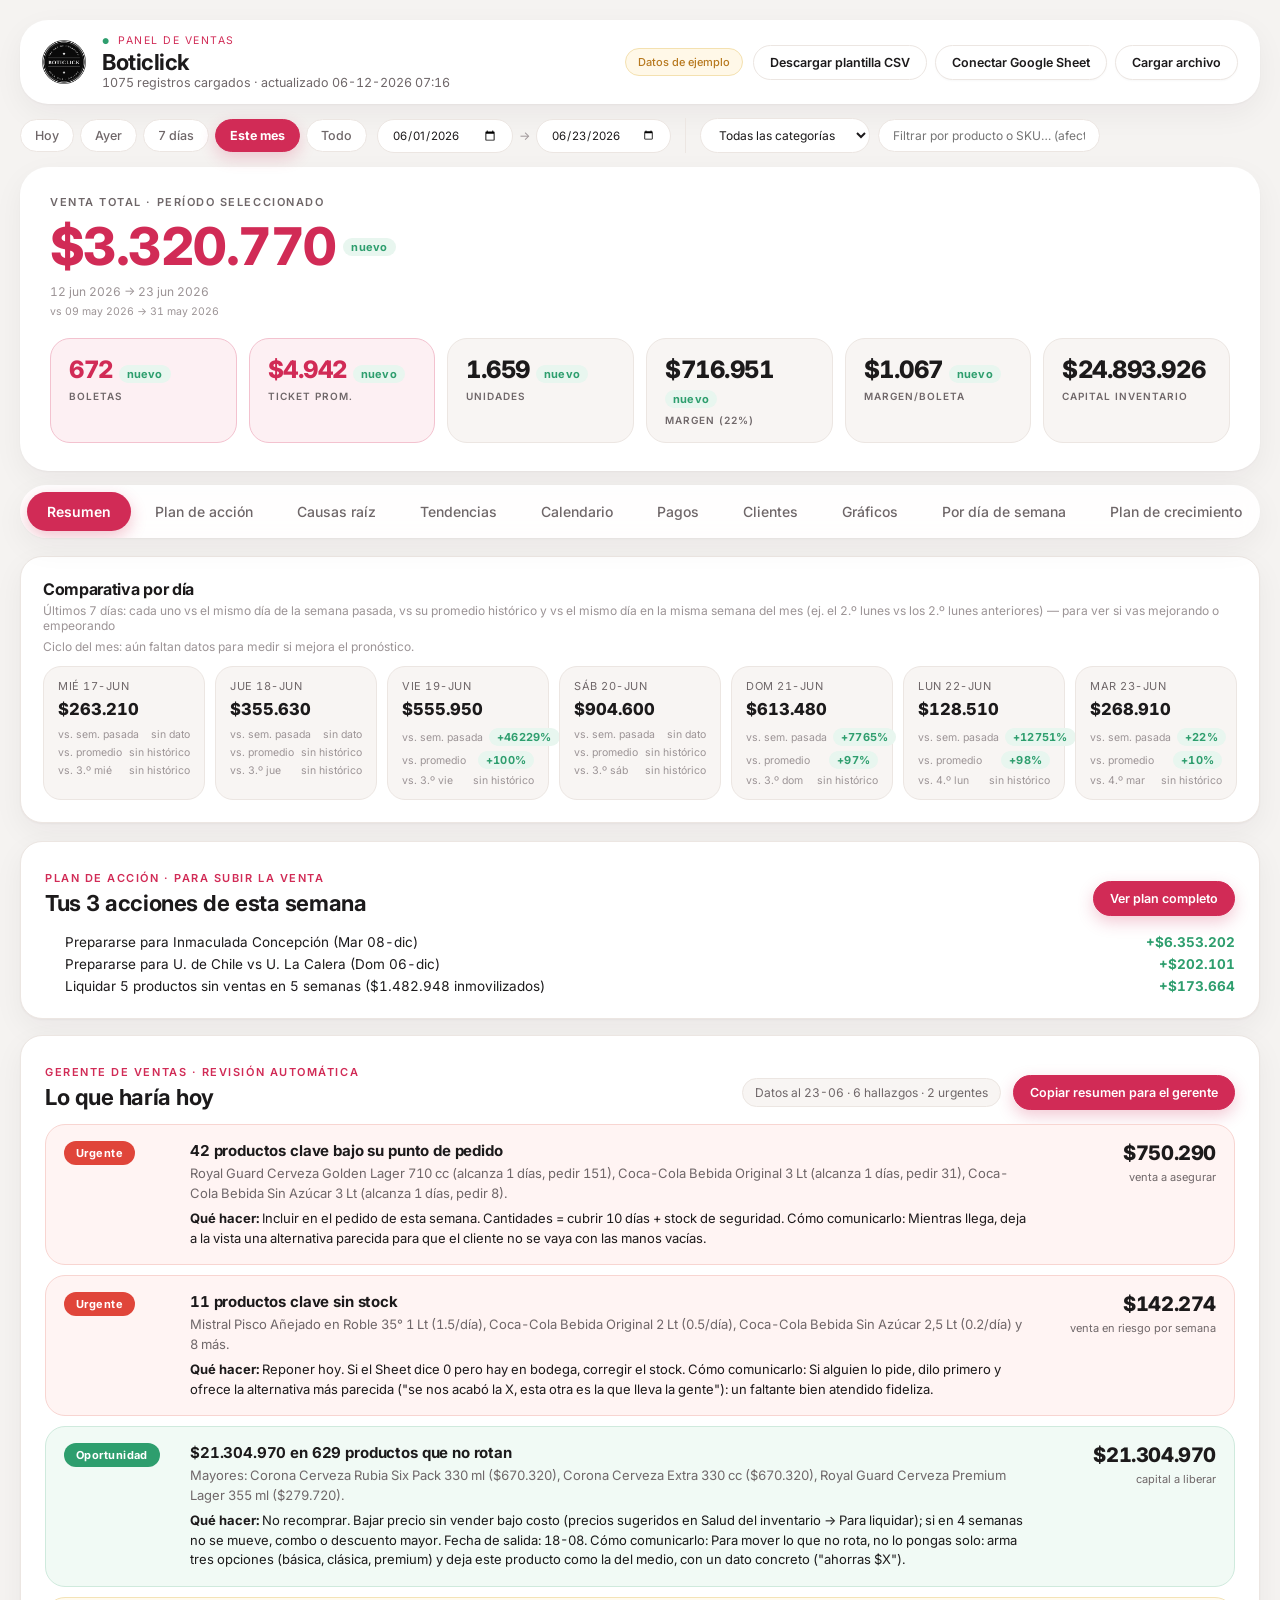
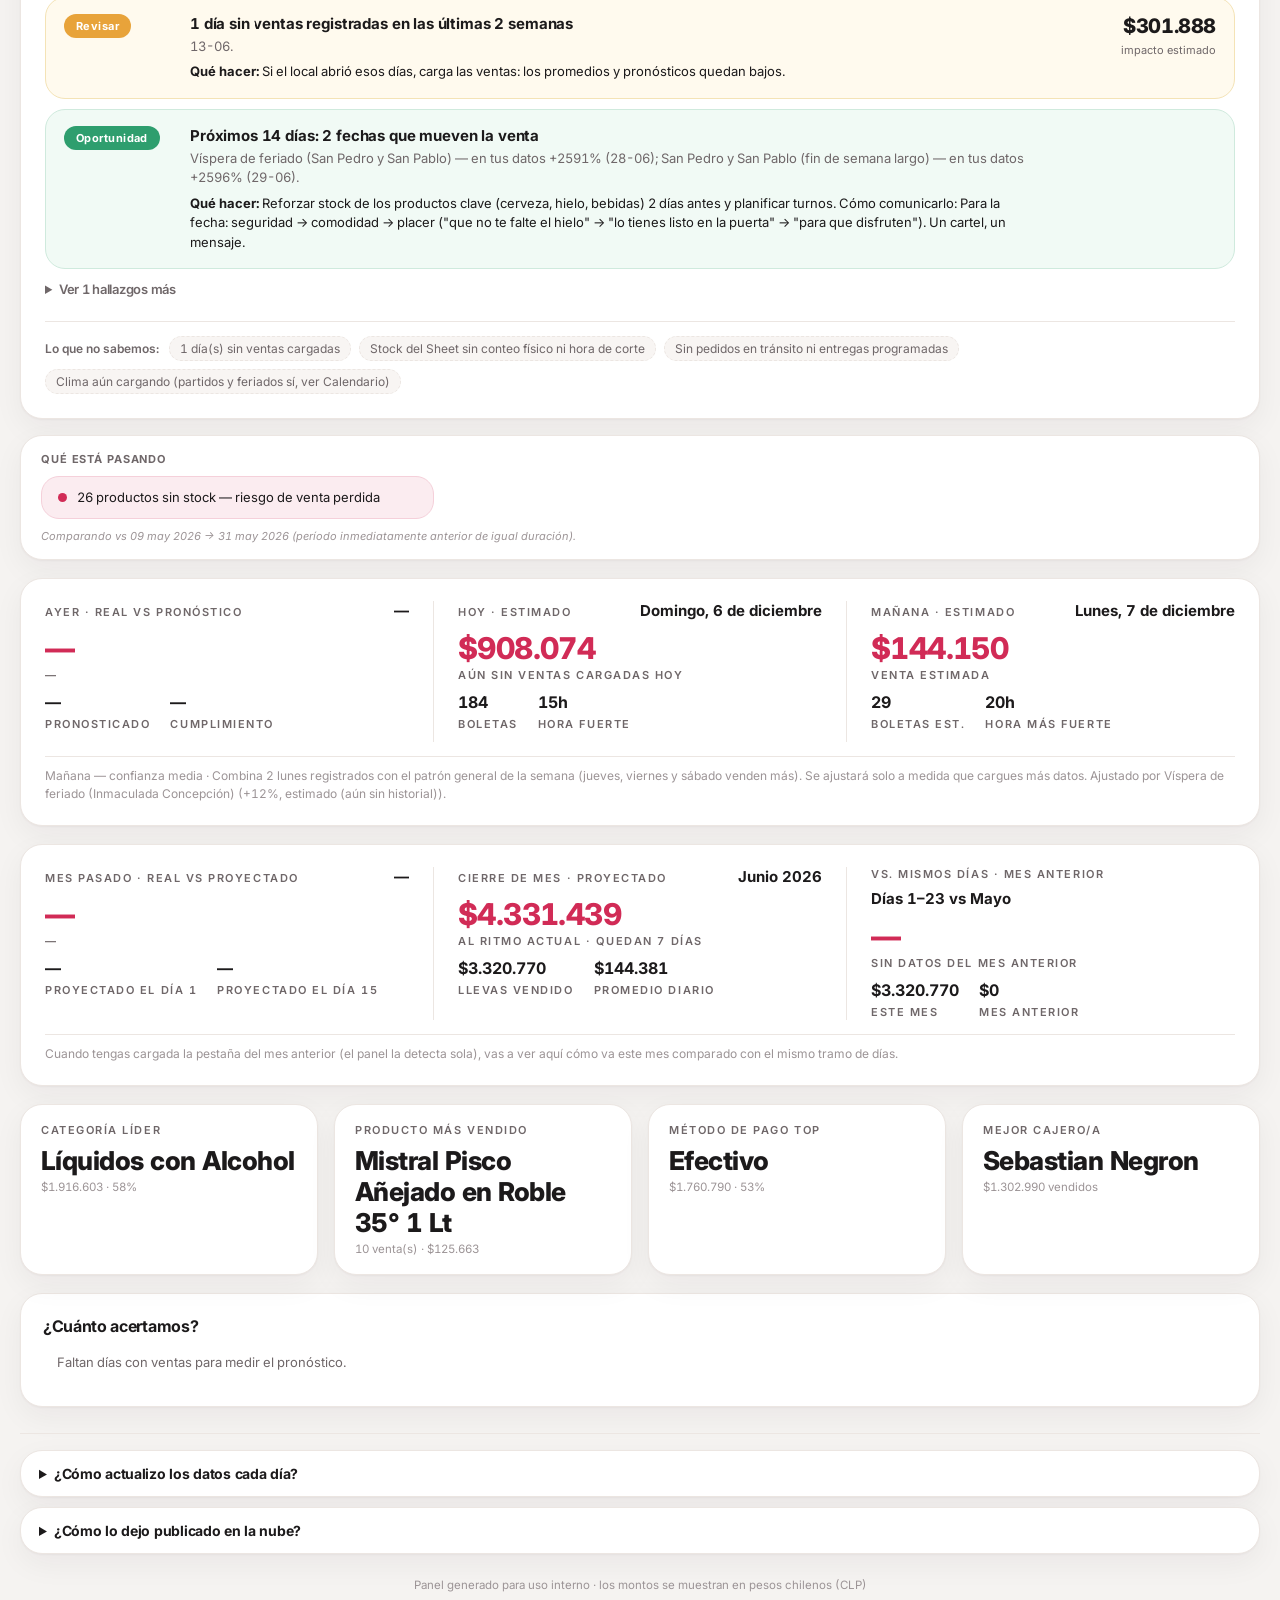
==== commit 35a0c302: "Add files via upload" ====
--- a/index.html
+++ b/index.html
@@ -997,6 +997,10 @@
 .roles-tips>div{background:var(--surface-2);border-radius:12px;padding:10px 12px;font-size:13px;}
 .roles-tips small{display:block;color:var(--muted);margin-top:4px;line-height:1.45;}
 @media (max-width:860px){.roles-tips{grid-template-columns:1fr;}}
+.forecast-col .fc-prov{font-size:11.5px !important;line-height:1.4;color:var(--muted-dim);margin-top:10px;text-transform:none;letter-spacing:0;font-weight:400;}
+.fc-prov b{color:var(--muted);font-weight:600;}
+.forecast-col .fc-trend{display:block;margin-bottom:4px;font-size:12.5px;font-weight:600;} .fc-trend .pos{color:var(--sage);} .fc-trend .neg{color:var(--wine);}
+.fc-test{font-size:12.5px;background:var(--surface-2,rgba(0,0,0,.03));border-radius:8px;padding:8px 10px;margin:8px 0 4px;}
 </style>
 </head>
 <body>
@@ -1141,6 +1145,7 @@
           <div class="forecast-aux-stat"><span id="yEst">—</span><label>pronosticado</label></div>
           <div class="forecast-aux-stat"><span id="yCump">—</span><label>cumplimiento</label></div>
         </div>
+        <div class="fc-prov" id="yProv"></div>
       </div>
       <div class="forecast-divider"></div>
       <div class="forecast-col">
@@ -1185,6 +1190,7 @@
           <div class="forecast-aux-stat"><span id="pmD1">—</span><label>proyectado el día 1</label></div>
           <div class="forecast-aux-stat"><span id="pmD15">—</span><label>proyectado el día 15</label></div>
         </div>
+        <div class="fc-prov" id="pmProv"></div>
       </div>
       <div class="forecast-divider"></div>
       <div class="forecast-col">
@@ -9951,27 +9957,103 @@
 const errCls = v => v === null ? '' : v <= 0.10 ? 'pos' : v >= 0.25 ? 'neg' : '';
 let memo = null, fcWin = 30;
 
-/* ---------- registro real (lo que el panel mostró) ---------- */
-function readLog(){ try { const j = JSON.parse(localStorage.getItem(KEY) || 'null'); return j && j.dias ? j : {dias:{}, meses:{}}; } catch(e){ return {dias:{}, meses:{}}; } }
-function writeLog(L){ try { localStorage.setItem(KEY, JSON.stringify(L)); } catch(e){} }
-function logToday(){
-  if (!allRecords.length || typeof estimateForDate !== 'function') return;
-  const L = readLog(), now = new Date(), today = isoToday(), tom = addDaysIso(today, 1);
-  [today, tom].forEach(d => {
-    if (L.dias[d]) return;   /* se guarda la primera vez que se vio (antes de que hubiera ventas de ese día) */
-    if (allRecords.some(r => r.fecha === d)) return;
-    const r = estimateForDate(allRecords, isoToDate(d)); let est = r.estimate;
-    if (root.BotiCal){ const a = root.BotiCal.adjustEstimate(d, est); est = a.estimate; }
-    L.dias[d] = {est:Math.round(est), visto:now.toISOString().slice(0, 16)};
-  });
-  try { const ov = computeMonthOverview(allRecords, isoToDate(allRecords.reduce((m, r) => r.fecha > m ? r.fecha : m, ''))); const k = ov.year + '-' + pad(ov.month+1);
-    L.meses[k] = L.meses[k] || {}; if (!L.meses[k][today]) L.meses[k][today] = Math.round(ov.projectedTotal); } catch(e){}
-  writeLog(L);
+/* ---------- pronóstico congelado ----------
+   Regla (sin hora fija): el pronóstico del día D queda guardado la primera vez que el Sheet ya tiene
+   las ventas del día anterior a D, y se calcula SOLO con las ventas anteriores a D. Después no se toca.
+   Orden de prioridad: registro oficial (data/pronosticos.json, lo guarda el workflow) >
+   registro de este navegador > reconstrucción (marcada con *). */
+const KEY2 = 'boticlick-pronosticos-v2';
+let OFF = null, offState = 'idle';
+async function loadOfficial(){
+  if (offState !== 'idle') return; offState = 'loading';
+  try {
+    const r = await fetch(new URL('data/pronosticos.json', location.href).href + '?v=' + Date.now(), {cache:'no-store'});
+    if (r.ok){ const j = await r.json(); if (j && j.dias) OFF = j; }
+  } catch(e){}
+  offState = 'done'; memo = null; try { render(); } catch(e){}
+}
+function readLog(){
+  let L = null;
+  try { L = JSON.parse(localStorage.getItem(KEY2) || 'null'); } catch(e){}
+  if (!L || !L.dias) L = {dias:{}, meses:{}};
+  /* trae lo que guardaba la versión anterior (solo días; las proyecciones de mes tenían otro formato) */
+  try { const old = JSON.parse(localStorage.getItem(KEY) || 'null');
+    if (old && old.dias) Object.entries(old.dias).forEach(([d, v]) => { if (!L.dias[d] && v && isFinite(v.est)) L.dias[d] = {est:v.est, guardado:v.visto || null, origen:'navegador (versión anterior)'}; }); } catch(e){}
+  return L;
+}
+function writeLog(L){ try { localStorage.setItem(KEY2, JSON.stringify(L)); } catch(e){} }
+const localStamp = () => { const n = new Date(); return isoToday() + 'T' + pad(n.getHours()) + ':' + pad(n.getMinutes()); };
+function sortedRecs(){ return [...allRecords].sort((a,b) => a.fecha < b.fecha ? -1 : a.fecha > b.fecha ? 1 : 0); }
+function forecastWith(recs, d){
+  const r = estimateForDate(recs, isoToDate(d)); let est = r.estimate, note = '';
+  if (root.BotiCal){ const a = root.BotiCal.adjustEstimate(d, est); est = a.estimate; note = a.note || ''; }
+  return {est, base:r.estimate, note};
+}
+function readyState(){
+  const falta = [];
+  if (!allRecords.length) falta.push('ventas');
+  if (root.BotiCal && root.BotiCal.sheetInfo && root.BotiCal.sheetInfo().state === 'loading') falta.push('calendario');
+  if (root.BotiWx && root.BotiWx.state() === 'loading') falta.push('clima');
+  return falta;
+}
+/* Lo que hoy corresponde congelar: días hasta "último día completo + 1" (últimos 7) y la proyección de mes vista cada día */
+function snapshot(){
+  const falta = readyState();
+  if (falta.length || typeof estimateForDate !== 'function') return {listo:false, falta};
+  const recs = sortedRecs(), today = isoToday();
+  const has = new Set(recs.map(r => r.fecha));
+  const lastData = recs[recs.length-1].fecha;
+  /* si hay ventas de hoy, el día va a medias: la base completa llega hasta ayer */
+  const lastFull = lastData >= today ? addDaysIso(today, -1) : lastData;
+  const idxBefore = d => { let lo = 0, hi = recs.length; while (lo < hi){ const m = (lo+hi) >> 1; if (recs[m].fecha < d) lo = m+1; else hi = m; } return lo; };
+  const stamp = localStamp(), out = {version:1, listo:true, generado:stamp, ultimo_dia_completo:lastFull, dias:{}, meses:{}};
+  for (let i = -6; i <= 1; i++){
+    const d = addDaysIso(lastFull, i), f = forecastWith(recs.slice(0, idxBefore(d)), d);
+    out.dias[d] = {est:Math.round(f.est), sin_ajustes:Math.round(f.base), con_ventas_hasta:addDaysIso(d, -1), guardado:stamp,
+      tarde:has.has(d), clima:!root.BotiWx || !root.BotiWx.ready() ? 'sin clima' : d < today ? 'real' : 'pronosticado', nota:f.note};
+  }
+  for (let i = -6; i <= 0; i++){
+    const ref = addDaysIso(lastFull, i), m = ref.slice(0, 7), k = String(+ref.slice(8, 10));
+    try { const p = projectMonthClose(recs.slice(0, idxBefore(addDaysIso(ref, 1))), isoToDate(ref));
+      (out.meses[m] = out.meses[m] || {})[k] = {proyeccion:Math.round(p.projectedTotal), con_ventas_hasta:ref, guardado:stamp}; } catch(e){}
+  }
+  return out;
+}
+/* El navegador congela igual que el workflow: agrega lo que falte, nunca reescribe */
+function logLocal(){
+  const S = snapshot(); if (!S.listo) return;
+  const L = readLog(); let ch = false;
+  Object.entries(S.dias).forEach(([d, v]) => { if (!L.dias[d]){ L.dias[d] = Object.assign({origen:'navegador'}, v); ch = true; } });
+  Object.entries(S.meses).forEach(([m, o]) => { L.meses[m] = L.meses[m] || {}; Object.entries(o).forEach(([k, v]) => { if (!L.meses[m][k]){ L.meses[m][k] = v; ch = true; } }); });
+  if (ch) writeLog(L);
+}
+/* valor guardado para un día: oficial > navegador */
+function savedDay(d, L){
+  if (OFF && OFF.dias && OFF.dias[d] && isFinite(OFF.dias[d].est)) return Object.assign({origen:'oficial'}, OFF.dias[d]);
+  if (L.dias[d] && isFinite(L.dias[d].est)) return Object.assign({origen:'navegador'}, L.dias[d]);
+  return null;
+}
+function savedMonth(m, k, L){
+  const o = OFF && OFF.meses && OFF.meses[m] && OFF.meses[m][String(k)];
+  if (o && isFinite(o.proyeccion)) return Object.assign({origen:'oficial'}, o);
+  const l = L.meses[m] && L.meses[m][String(k)];
+  if (l && isFinite(l.proyeccion)) return Object.assign({origen:'navegador'}, l);
+  return null;
+}
+/* prueba: mismo día de la semana pero con más peso a las últimas semanas (vida media 6 semanas, hasta 12 semanas) */
+function recentWeekday(D, dates, d){
+  const wd = wdOf(d); let sw = 0, sv = 0, n = 0;
+  for (let i = dates.length - 1; i >= 0 && n < 12; i--){
+    const x = dates[i]; if (x >= d) continue; if (wdOf(x) !== wd) continue;
+    const age = (isoToDate(d) - isoToDate(x))/86400000, w = Math.pow(0.5, age/42);
+    sw += w; sv += w*D.get(x); n++;
+  }
+  return n >= 3 ? sv/sw : null;
 }
 
 /* ---------- reconstrucción ---------- */
 function build(){
-  const key = allRecords.length + '|' + (allRecords.length ? allRecords[allRecords.length-1].fecha : '') + '|' + (root.BotiWx && root.BotiWx.ready() ? 'wx' : '') + '|' + (root.BotiCal && root.BotiCal.sheetInfo ? root.BotiCal.sheetInfo().state : '');
+  const key = allRecords.length + '|' + (allRecords.length ? allRecords[allRecords.length-1].fecha : '') + '|' + (root.BotiWx && root.BotiWx.ready() ? 'wx' : '') + '|' + (root.BotiCal && root.BotiCal.sheetInfo ? root.BotiCal.sheetInfo().state : '') + '|' + offState;
   if (memo && memo.key === key) return memo;
   const recs = [...allRecords].sort((a,b) => a.fecha < b.fecha ? -1 : a.fecha > b.fecha ? 1 : 0);
   const D = new Map(); recs.forEach(r => D.set(r.fecha, (D.get(r.fecha) || 0) + r.venta));
@@ -9986,8 +10068,10 @@
     const data = recs.slice(0, idxBefore(d)), r = estimateForDate(data, isoToDate(d));
     const base = r.estimate; let est = base, note = '';
     if (root.BotiCal){ const a = root.BotiCal.adjustEstimate(d, base); est = a.estimate; note = a.note || ''; }
-    const act = D.get(d), logged = L.dias[d] ? L.dias[d].est : null;
-    days.push({d, act, est, base, e:act ? est/act - 1 : null, eb:act ? base/act - 1 : null, note, logged, el:logged && act ? logged/act - 1 : null});
+    const act = D.get(d), sv = savedDay(d, L), logged = sv ? sv.est : null;
+    const rw = recentWeekday(D, dates, d), et = rw !== null && base > 0 ? rw*est/base : null;
+    days.push({d, act, est, base, e:act ? est/act - 1 : null, eb:act ? base/act - 1 : null, note, logged, saved:sv, el:logged && act ? logged/act - 1 : null,
+      et, ett:et !== null && act ? et/act - 1 : null, eo:act ? (logged !== null ? logged : est)/act - 1 : null});
   });
   /* meses: proyección vista en distintos días vs cierre real */
   const months = [];
@@ -10006,8 +10090,8 @@
     }
     if (!path.length) return;
     const at = k => { const x = path.find(p => p.k === k) || null; return x; };
-    const logged = L.meses[m] || null;
-    months.push({m, closed, real, nDays, path, at, now:path[path.length-1].proj, logged});
+    const atS = k => { const sv = savedMonth(m, k, L); if (sv) return {k, ref:m + '-' + pad(k), proj:sv.proyeccion, hist:true, saved:sv}; return at(k); };
+    months.push({m, closed, real, nDays, path, at:atS, now:path[path.length-1].proj});
   });
   memo = {key, days, months, lastFull, D};
   return memo;
@@ -10023,7 +10107,7 @@
 function render(){
   const host = $('fcBody'); if (!host) return;
   if (!allRecords.length || typeof projectMonthClose !== 'function'){ host.innerHTML = ''; return; }
-  logToday();
+  loadOfficial(); logLocal();
   const X = build(), days = X.days;
   if (!days.length){ host.innerHTML = '<div class="card"><h3>¿Cuánto acertamos?</h3><div class="rc-empty">Faltan días con ventas para medir el pronóstico.</div></div>'; return; }
   const cur = days.slice(-fcWin), prev = days.slice(-2*fcWin, -fcWin);
@@ -10040,6 +10124,8 @@
       tile('Error típico por día', aPct(S.mape), 'cuánto se equivoca un día cualquiera, para arriba o para abajo' + (P ? '<br>período anterior: ' + aPct(P.mape) + ppTxt(S.mape, P.mape, true) : '')) +
       tile('Días dentro de ±10%', aPct(S.in10), Math.round(S.in10*S.n) + ' de ' + S.n + ' días · dentro de ±20%: ' + aPct(S.in20) + (P ? '<br>período anterior: ' + aPct(P.in10) + ppTxt(S.in10, P.in10, false) : '')) +
       tile('¿Ayudan los ajustes?', Sb ? aPct(Sb.mape) + ' → ' + aPct(S.mape) : '—', 'error sin y con los ajustes de calendario, día del mes y clima · ' + (Sb && S.mape < Sb.mape - 0.005 ? '<span class="pos">mejoran el pronóstico</span>' : Sb && S.mape > Sb.mape + 0.005 ? '<span class="neg">lo empeoran</span>' : 'casi sin efecto')) + '</div>';
+    const St = stats(cur.filter(x => x.ett !== null), 'ett'), Sc = stats(cur.filter(x => x.ett !== null), 'e');
+    if (St && Sc) h += '<div class="fc-test"><b>Prueba · pronóstico con más peso a las últimas semanas</b> (no reemplaza al actual): error típico <b>' + aPct(St.mape) + '</b> vs ' + aPct(Sc.mape) + ' del actual · cumplimiento ' + aPct(1/(1 + St.bias)) + ' vs ' + aPct(1/(1 + Sc.bias)) + ' · ' + St.n + ' días. ' + (St.mape < Sc.mape - 0.01 ? '<span class="pos">Acierta más: si se mantiene así, conviene dejarlo como oficial.</span>' : St.mape > Sc.mape + 0.01 ? '<span class="neg">Acierta menos: por ahora el actual es mejor.</span>' : 'Casi igual que el actual.') + '</div>';
   }
   /* gráfico: real vs pronóstico */
   const ch = days.slice(-Math.max(fcWin, 14)), mx = Math.max(1, ...ch.map(x => Math.max(x.act, x.est))), W = 720, H = 200, pl = 6, pt = 10, pb = 26, ih = H - pt - pb, bw = (W - 2*pl)/ch.length;
@@ -10086,9 +10172,14 @@
   /* registro real */
   const L = readLog(), loggedDays = days.filter(x => x.logged !== null);
   h += '<p class="rc-foot" style="margin-top:12px">Cómo se calcula: para cada día pasado se rehace el pronóstico con las ventas <b>anteriores</b> a ese día y la misma fórmula del panel (promedio de ese día de la semana, ajustado por feriados, partidos, día del mes y clima). Los efectos de calendario y clima se miden con todo tu historial y el clima usado es el que realmente hubo, así que la reconstrucción puede salir un poco mejor que lo que viste en su momento. ' +
-    'Desde hoy, este navegador también guarda lo que el panel mostró cada día' + (loggedDays.length ? ': ' + loggedDays.length + ' día(s) registrados, con cumplimiento ' + aPct(1/(1 + (stats(loggedDays, 'el') || {bias:0}).bias)) : '') + '. El último día con ventas se excluye si se está cargando hoy.</p></details>';
+    '<b>Pronóstico guardado:</b> el pronóstico de cada día queda fijo la primera vez que el Sheet tiene las ventas del día anterior (a la hora que sea), calculado solo con las ventas previas, y después no cambia. ' + (OFF ? 'Registro oficial conectado (' + Object.keys(OFF.dias).length + ' días). ' : 'Aún no hay registro oficial; se usa lo guardado en este navegador. ') + (loggedDays.length ? loggedDays.length + ' día(s) con pronóstico guardado, cumplimiento ' + aPct(1/(1 + (stats(loggedDays, 'el') || {bias:0}).bias)) + '. ' : '') + 'El último día con ventas se excluye si se está cargando hoy.</p></details>';
   host.innerHTML = h;
   renderCards(X, L);
+}
+function provTxt(sv){
+  if (!sv) return '* reconstruido con las ventas anteriores a ese día (no había pronóstico guardado)';
+  const g = sv.guardado ? fmtDateLabel(sv.guardado.slice(0, 10)) + (sv.guardado.length > 10 ? ' a las ' + sv.guardado.slice(11, 16) : '') : '';
+  return 'Pronóstico <b>guardado' + (g ? ' el ' + g : '') + '</b>' + (sv.con_ventas_hasta ? ', con ventas hasta el ' + fmtDateLabel(sv.con_ventas_hasta) : '') + (sv.origen === 'oficial' ? ' · registro oficial' : ' · en este navegador') + (sv.tarde ? ' · guardado después de cargar ese día (calculado igual sin él)' : '');
 }
 function setT(id, v){ const el = $(id); if (el) el.innerHTML = v; }
 function renderCards(X, L){
@@ -10104,6 +10195,15 @@
   setT('ySub', 'venta real · ' + (c === null ? '' : '<span class="' + (Math.abs(c - 1) <= 0.10 ? 'pos' : c < 1 ? 'neg' : 'pos') + '">' + (c >= 1 ? 'sobre' : 'bajo') + ' lo pronosticado ' + (c >= 1 ? '+' : '−') + Math.abs(Math.round((c - 1)*100)) + '%</span>'));
   setT('yEst', fmtCLP(est) + (y.logged !== null ? '' : '<small class="fc-rec" title="Reconstruido con las ventas anteriores a ese día">*</small>'));
   setT('yCump', c === null ? '—' : Math.round(c*100) + '%');
+  setT('yProv', provTxt(y.saved));
+  /* ¿la venta viene subiendo o bajando? últimos 7 días contra su pronóstico (guardado si existe) */
+  const l7 = X.days.slice(-7).filter(x => x.act), sa7 = l7.reduce((s, x) => s + x.act, 0), sf7 = l7.reduce((s, x) => s + (x.logged !== null ? x.logged : x.est), 0);
+  const up = l7.filter(x => x.act > (x.logged !== null ? x.logged : x.est)).length, r7 = sf7 ? sa7/sf7 : null;
+  if (l7.length >= 5 && r7 !== null){
+    const tr = up >= Math.ceil(l7.length*0.7) && r7 >= 1.05 ? '<span class="pos">▲ La venta viene subiendo: ' + up + ' de los últimos ' + l7.length + ' días sobre el pronóstico (' + fPct(r7 - 1) + ' en total)</span>'
+      : up <= Math.floor(l7.length*0.3) && r7 <= 0.95 ? '<span class="neg">▼ La venta viene bajando: ' + (l7.length - up) + ' de los últimos ' + l7.length + ' días bajo el pronóstico (' + fPct(r7 - 1) + ' en total)</span>' : '';
+    if (tr){ const el = $('yProv'); if (el) el.innerHTML = '<span class="fc-trend">' + tr + '</span>' + el.innerHTML; }
+  }
   /* mes pasado */
   const pm = [...X.months].reverse().find(o => o.closed);
   if (!pm){ setT('pmVenta', '—'); setT('pmSub', 'aún no hay un mes completo para comparar'); setT('pmLabel', '—'); return; }
@@ -10112,8 +10212,11 @@
   setT('pmVenta', fmtCLP(pm.real));
   const c1 = p1 && p1.proj ? pm.real/p1.proj : null;
   setT('pmSub', 'cierre real' + (c1 === null ? '' : ' · <span class="' + (Math.abs(c1 - 1) <= 0.05 ? 'pos' : c1 < 1 ? 'neg' : 'pos') + '">cumplió ' + Math.round(c1*100) + '% de lo proyectado al inicio</span>'));
-  setT('pmD1', p1 ? fmtCLP(p1.proj) : '—');
-  setT('pmD15', p15 ? fmtCLP(p15.proj) + '<small class="fc-rec">' + Math.round(pm.real/p15.proj*100) + '%</small>' : '—');
+  const star = p => p && !p.saved ? '<small class="fc-rec" title="Reconstruido con las ventas hasta ese día">*</small>' : '';
+  setT('pmD1', p1 ? fmtCLP(p1.proj) + star(p1) : '—');
+  setT('pmD15', p15 ? fmtCLP(p15.proj) + star(p15) + '<small class="fc-rec">' + Math.round(pm.real/p15.proj*100) + '%</small>' : '—');
+  const nS = [p1, p15].filter(p => p && p.saved).length, nP = [p1, p15].filter(Boolean).length;
+  setT('pmProv', nS === nP ? 'Proyecciones guardadas en su momento' : (nS ? '* reconstruida' : '* reconstruidas') + ' con las ventas que había ese día (no había registro guardado)');
   /* nota del mes en curso: cumplimiento diario */
   const cm = X.months[X.months.length - 1];
   if (cm && !cm.closed){
@@ -10134,7 +10237,7 @@
   const b = e.target.closest('#fcWin button'); if (b){ fcWin = +b.dataset.fcw; render(); return; }
   if (e.target.closest('#fcDl')) exportCSV();
 });
-root.BotiFc = {build, render};
+root.BotiFc = {build, render, snapshot, official:() => OFF};
 if (typeof renderAll === 'function'){ const prev = renderAll; renderAll = function(){ prev.apply(this, arguments); try { render(); } catch(e){ console.error('Cumplimiento:', e); } }; }
 })(typeof globalThis !== 'undefined' ? globalThis : this);
 
